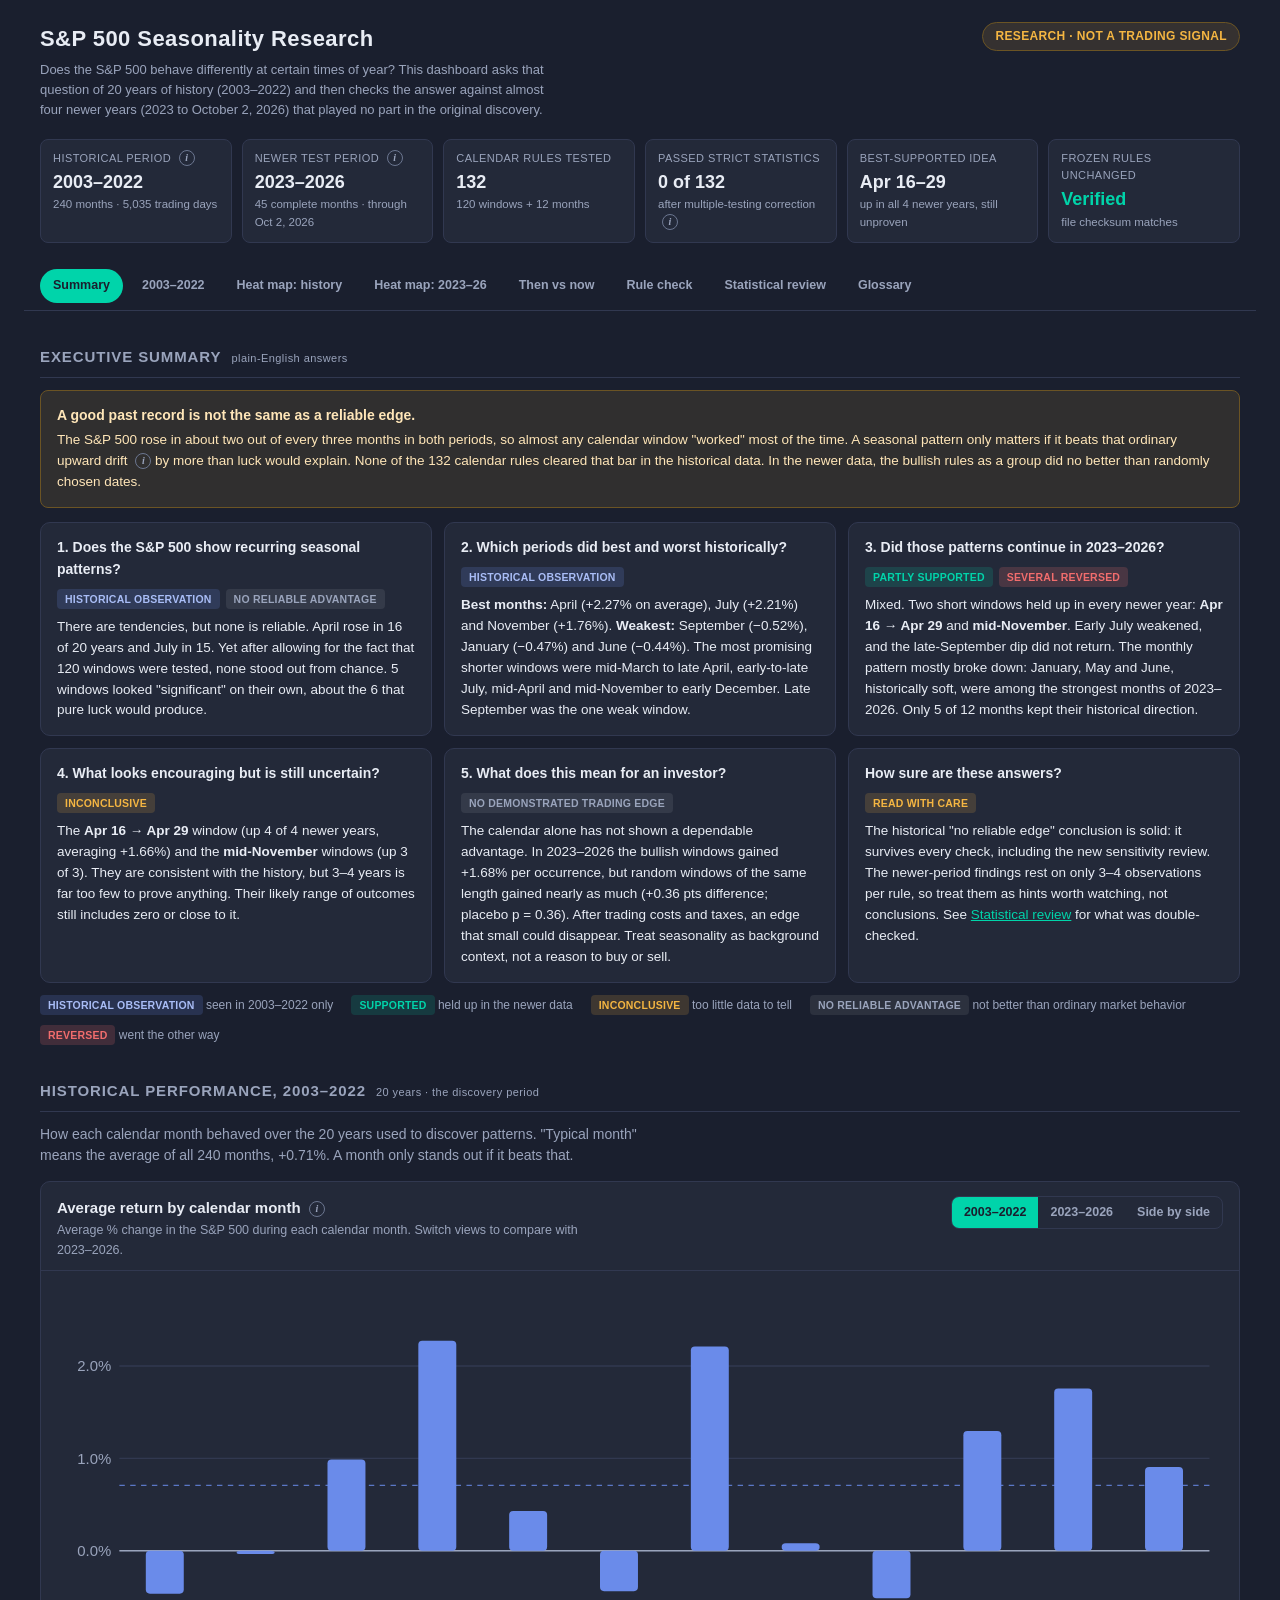
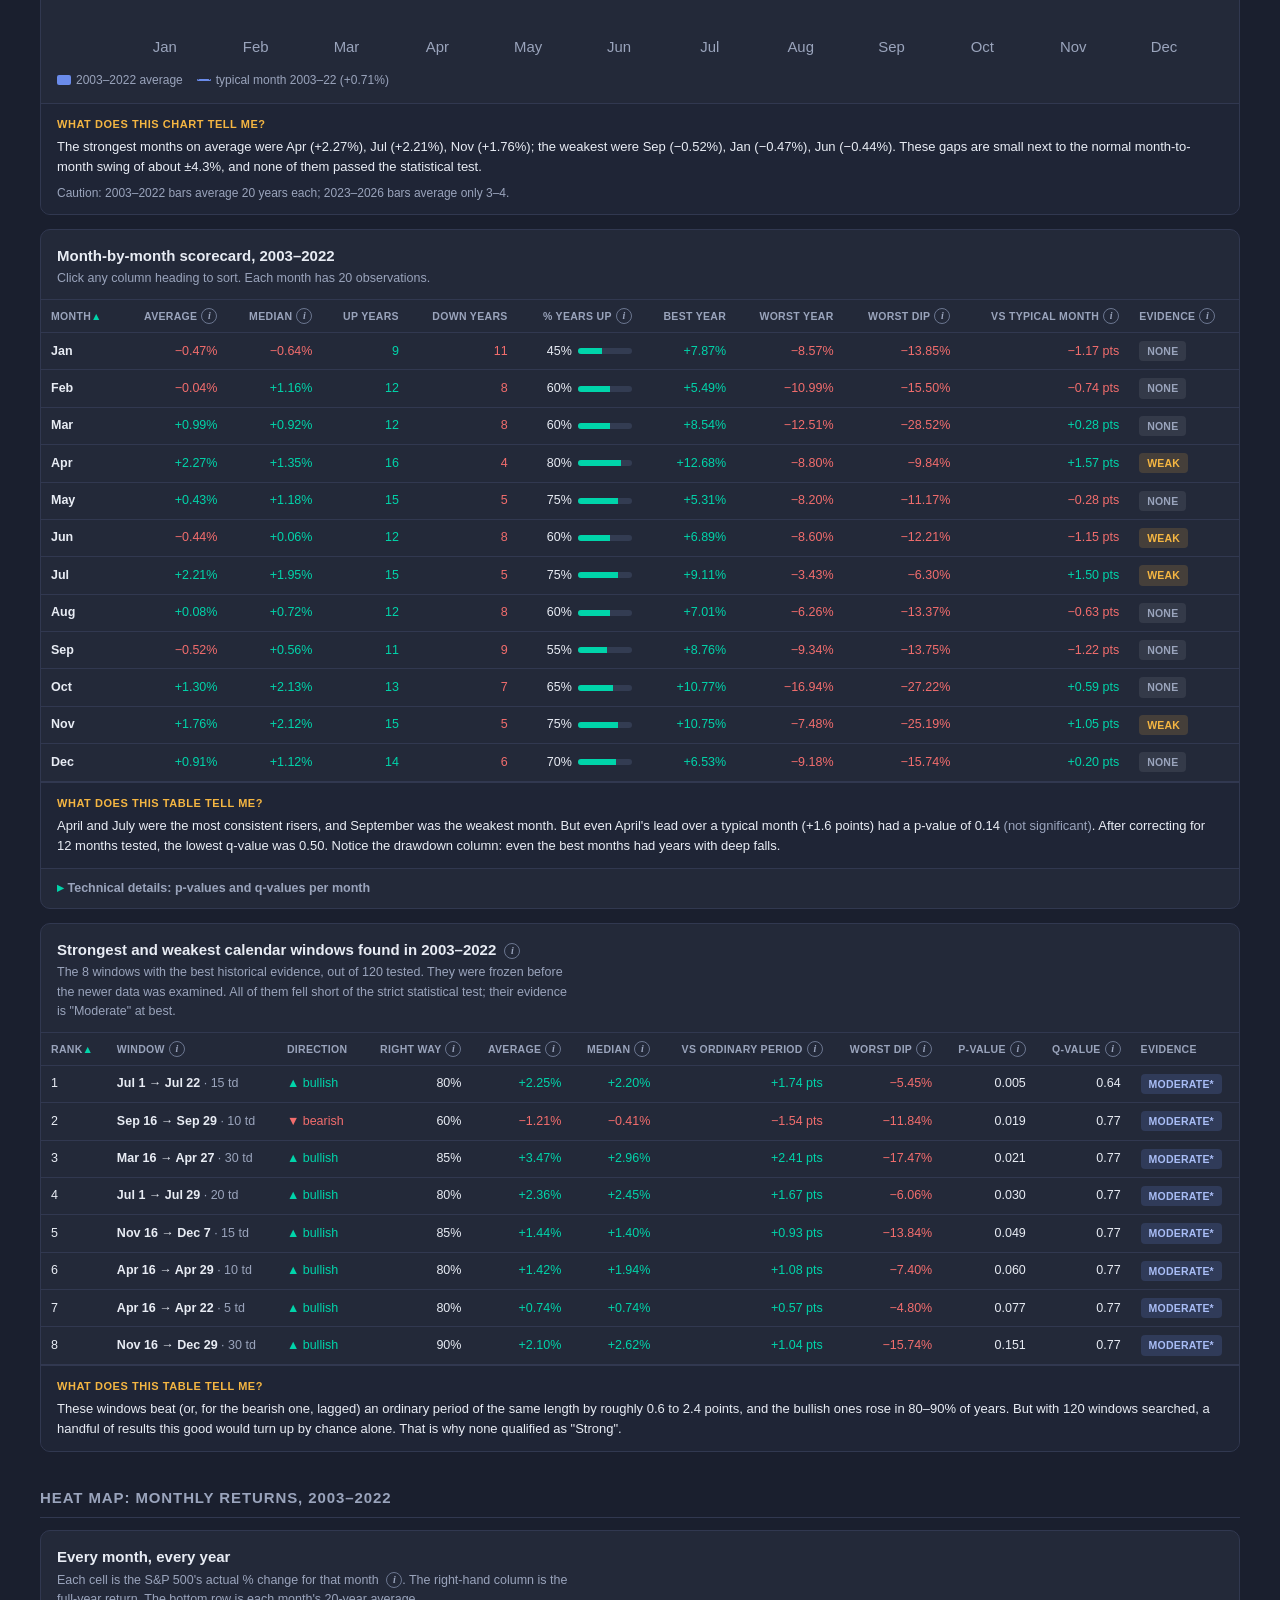
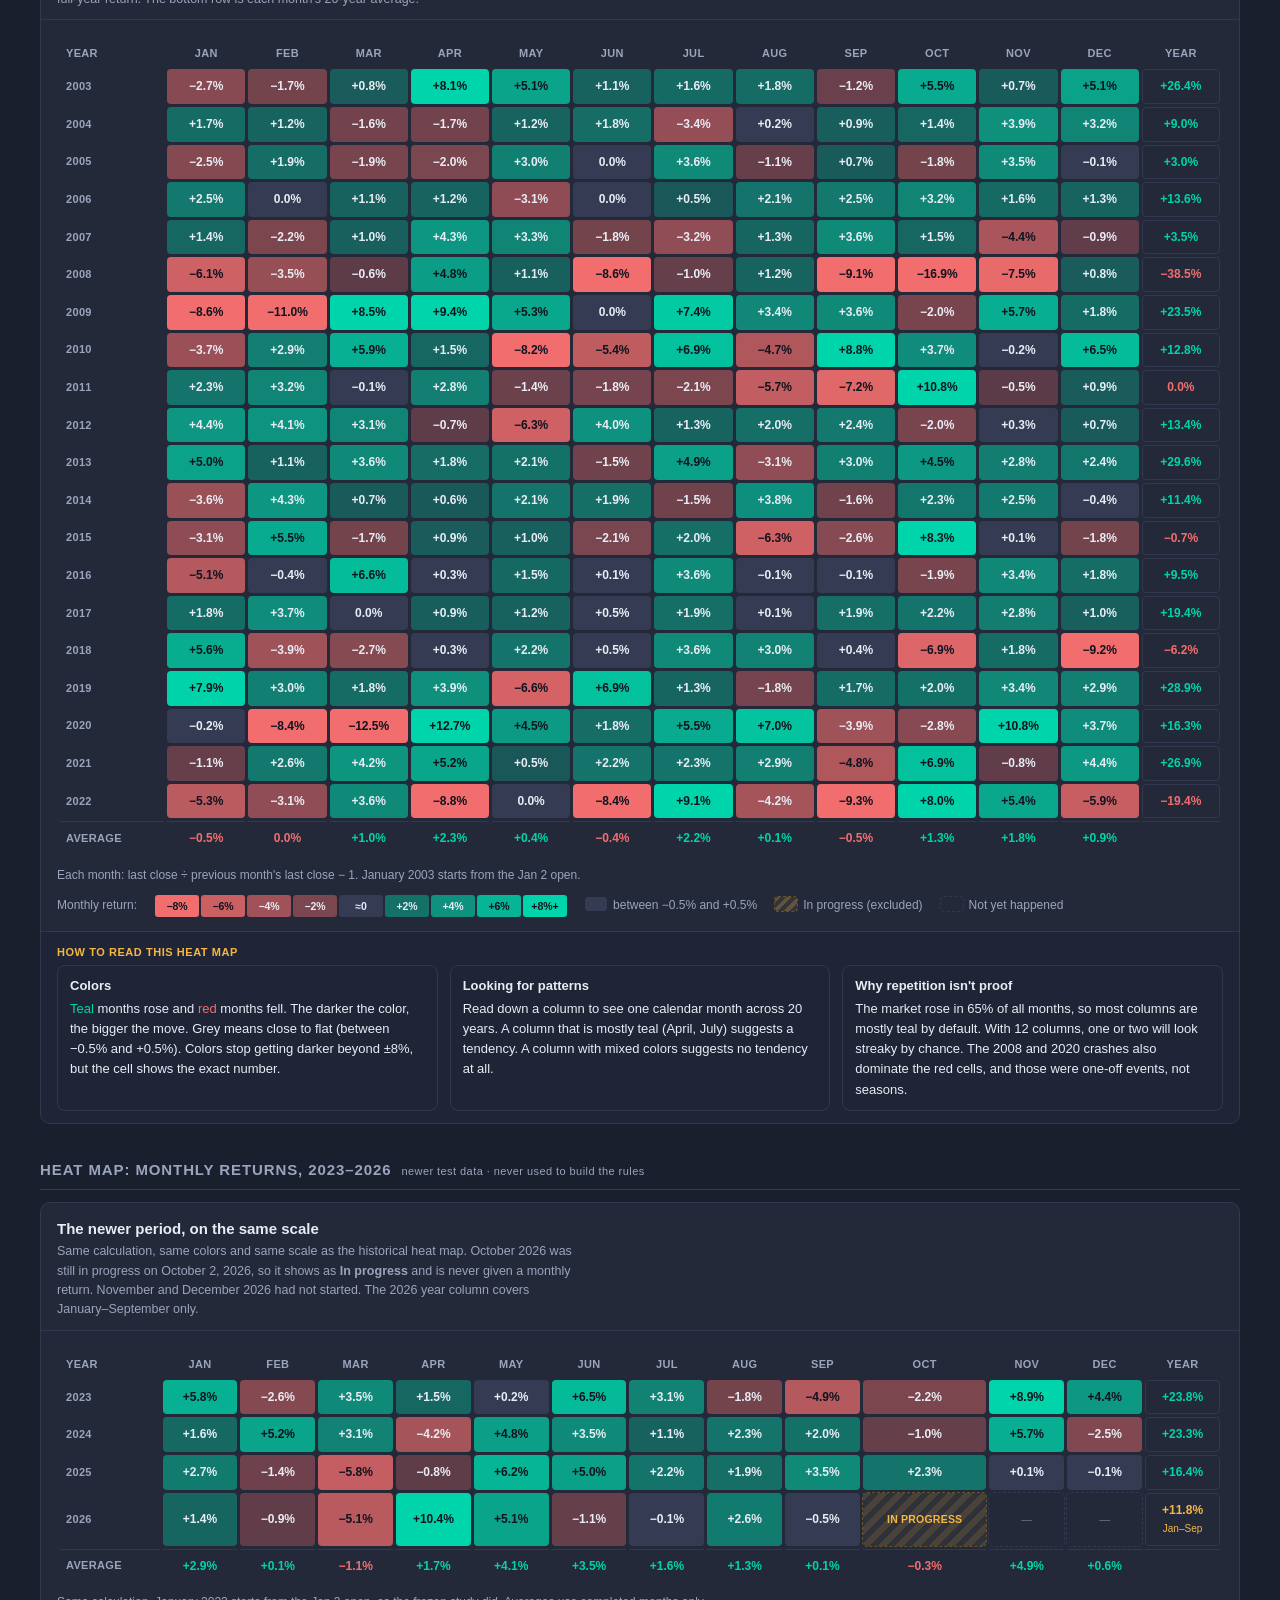
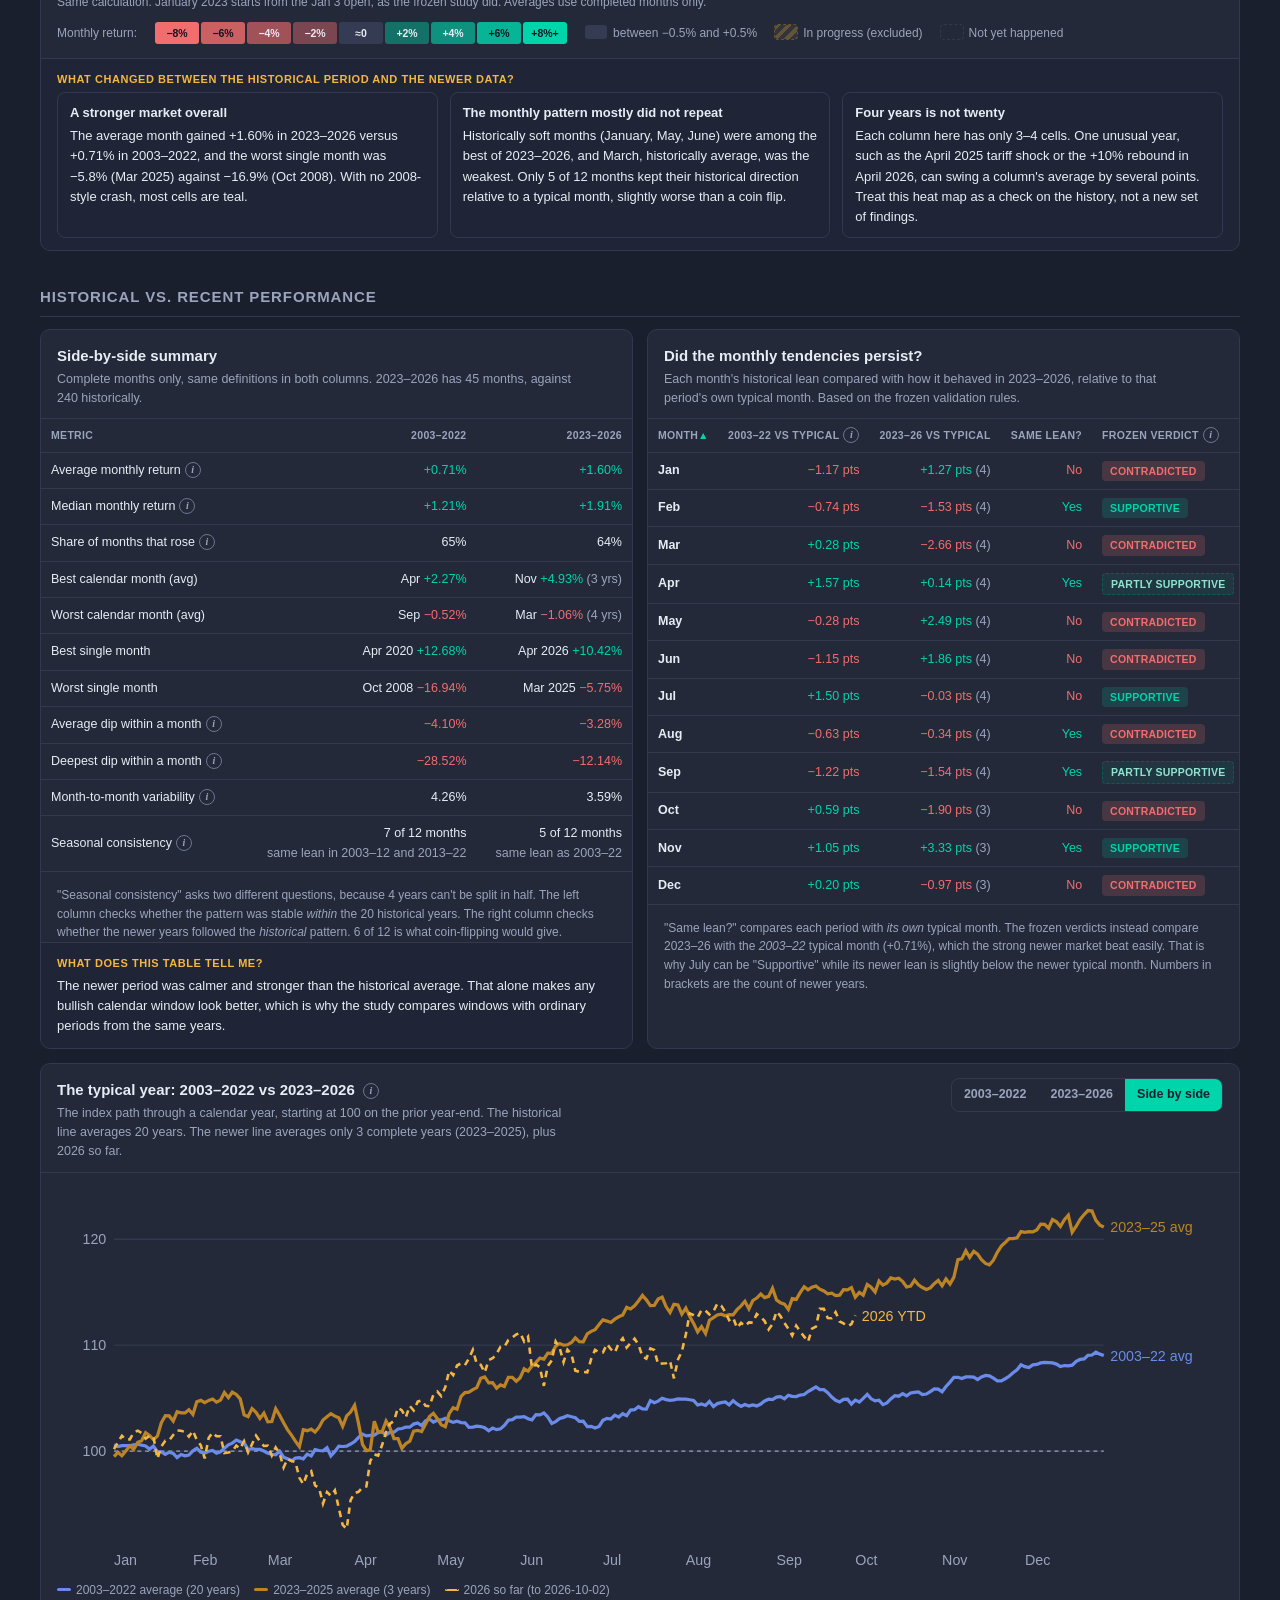
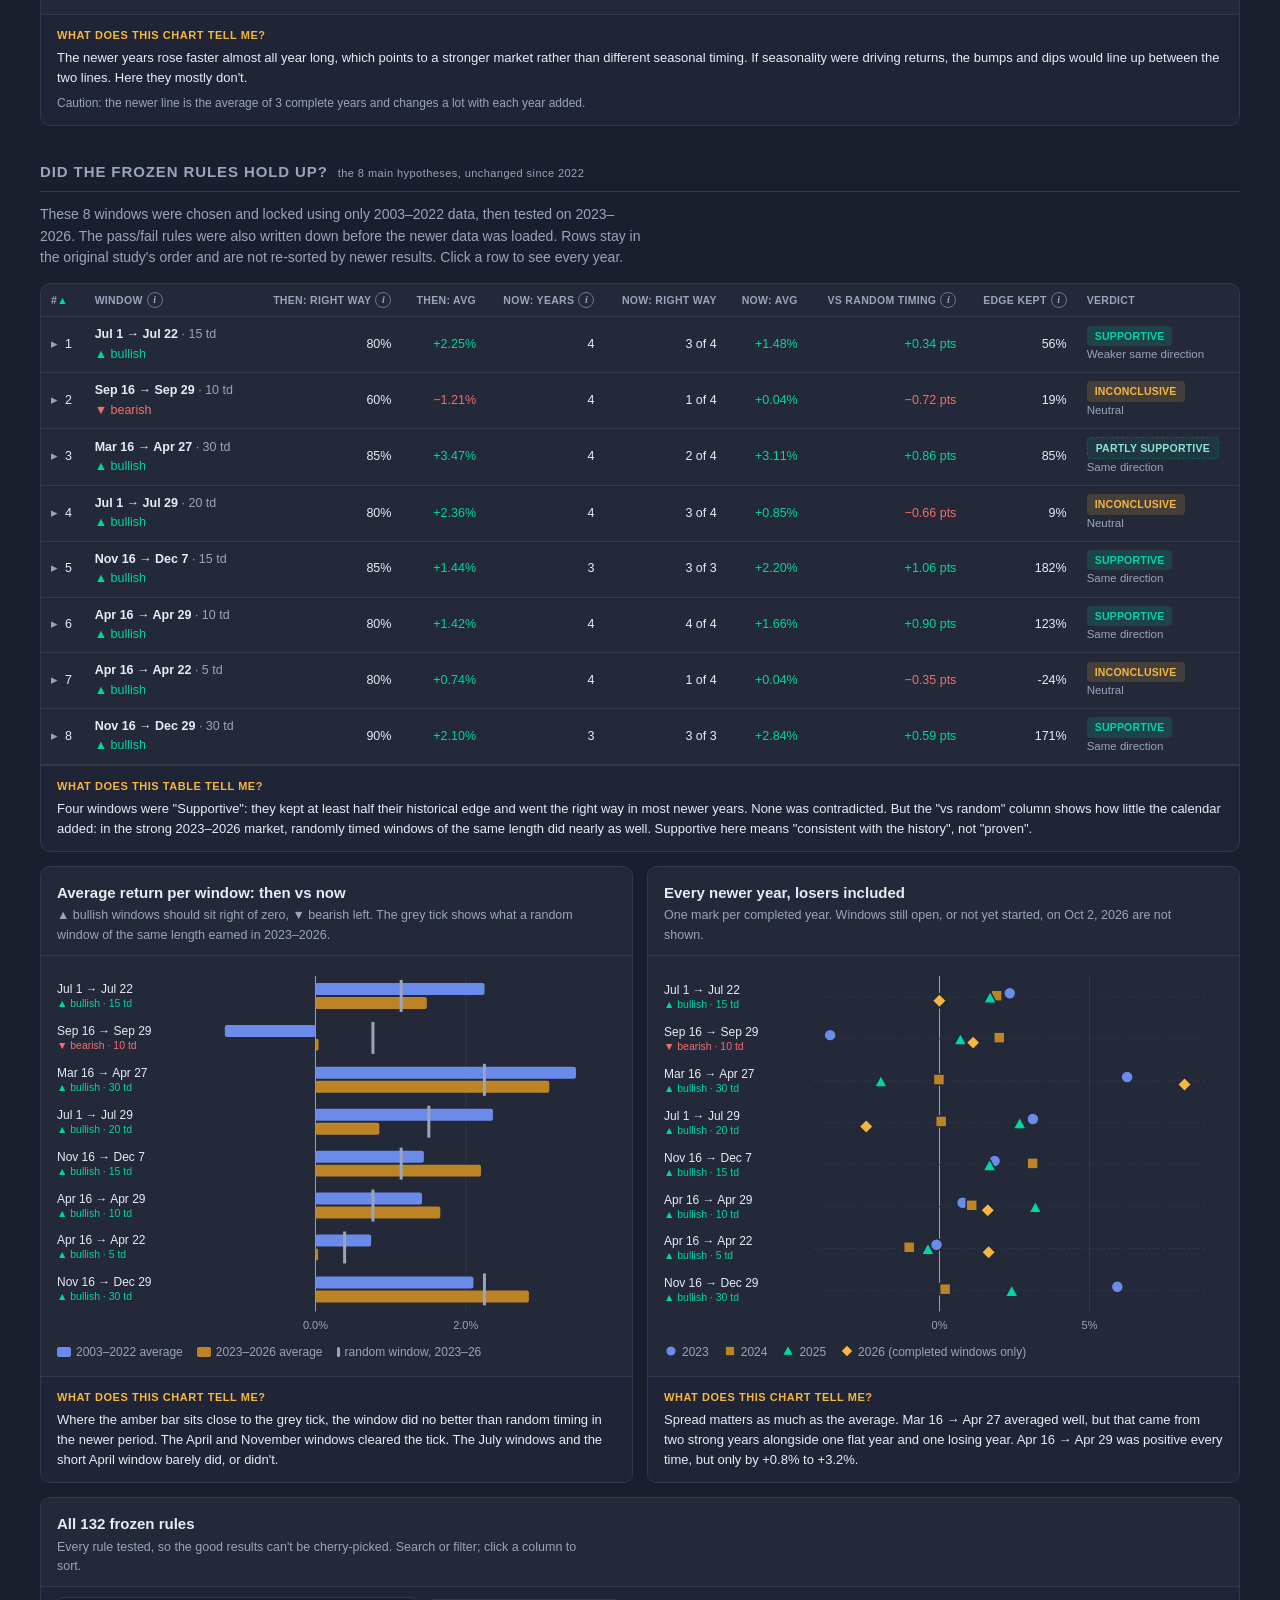
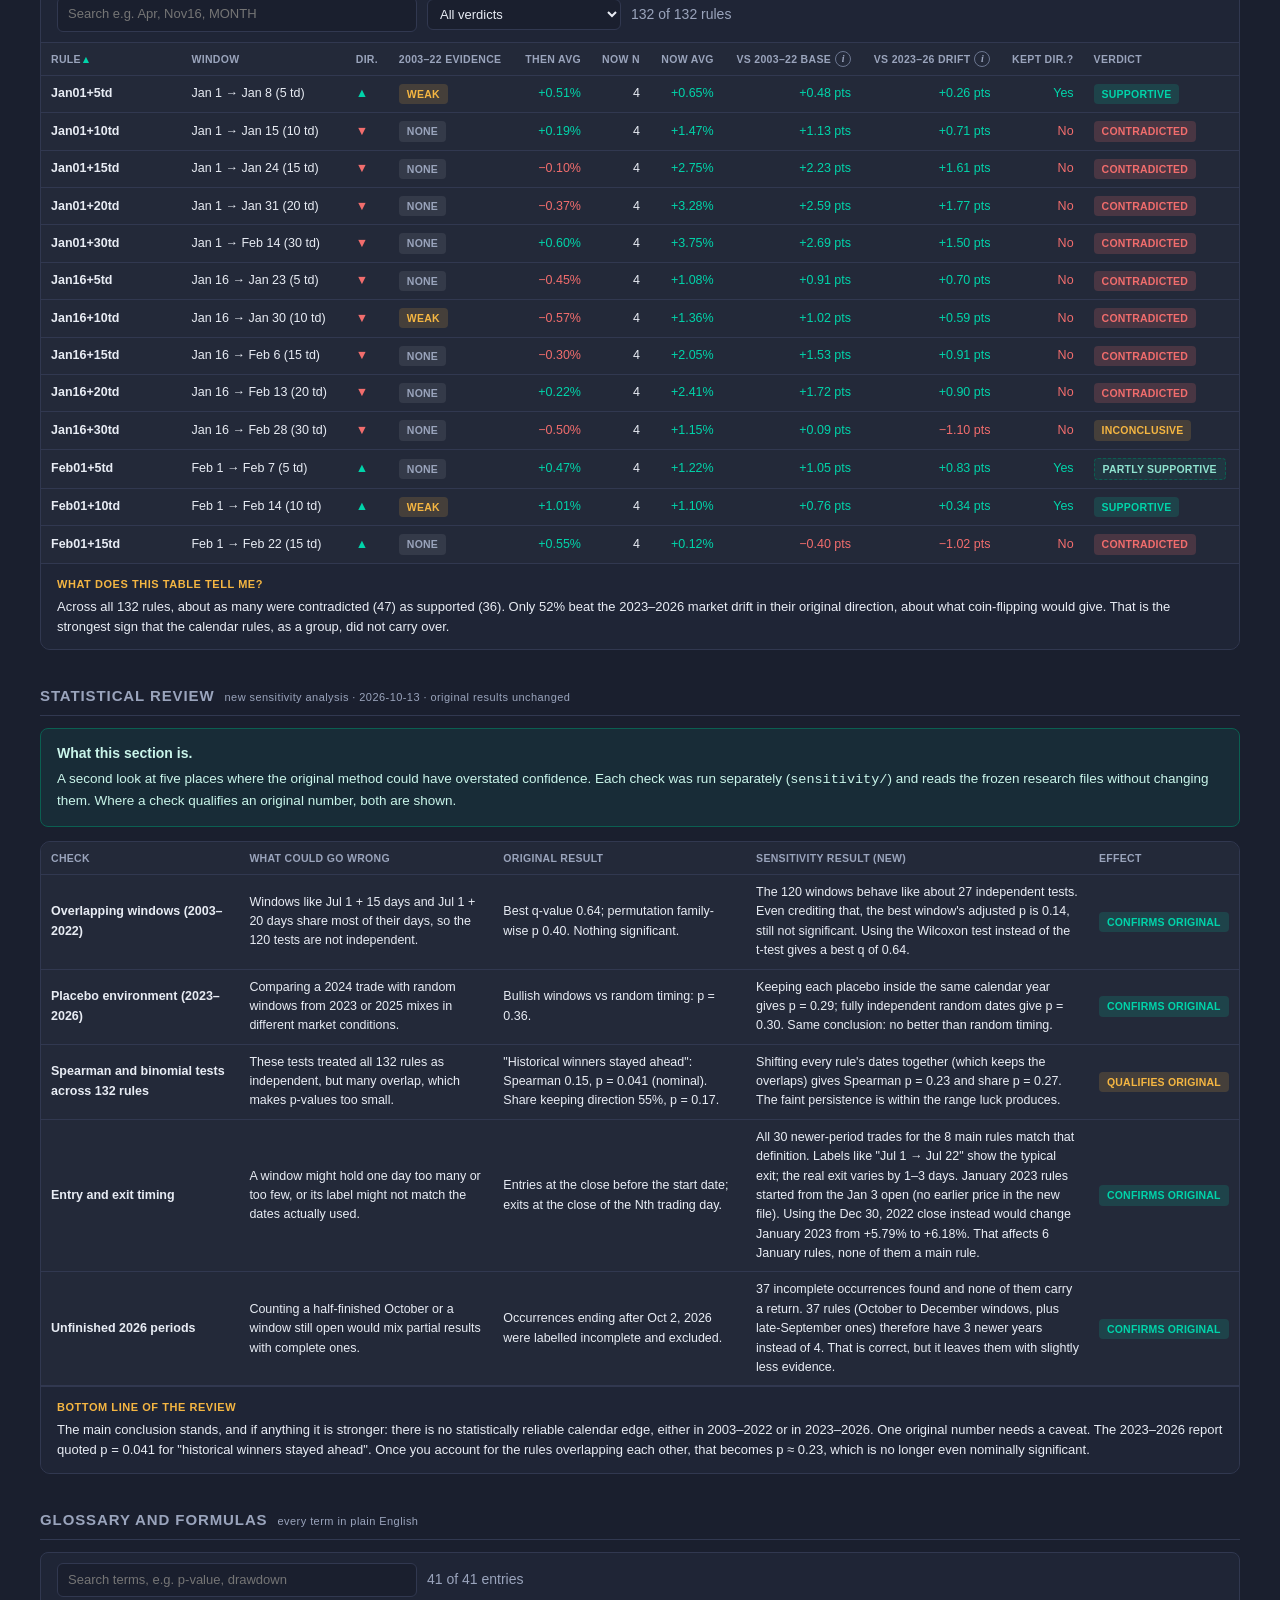
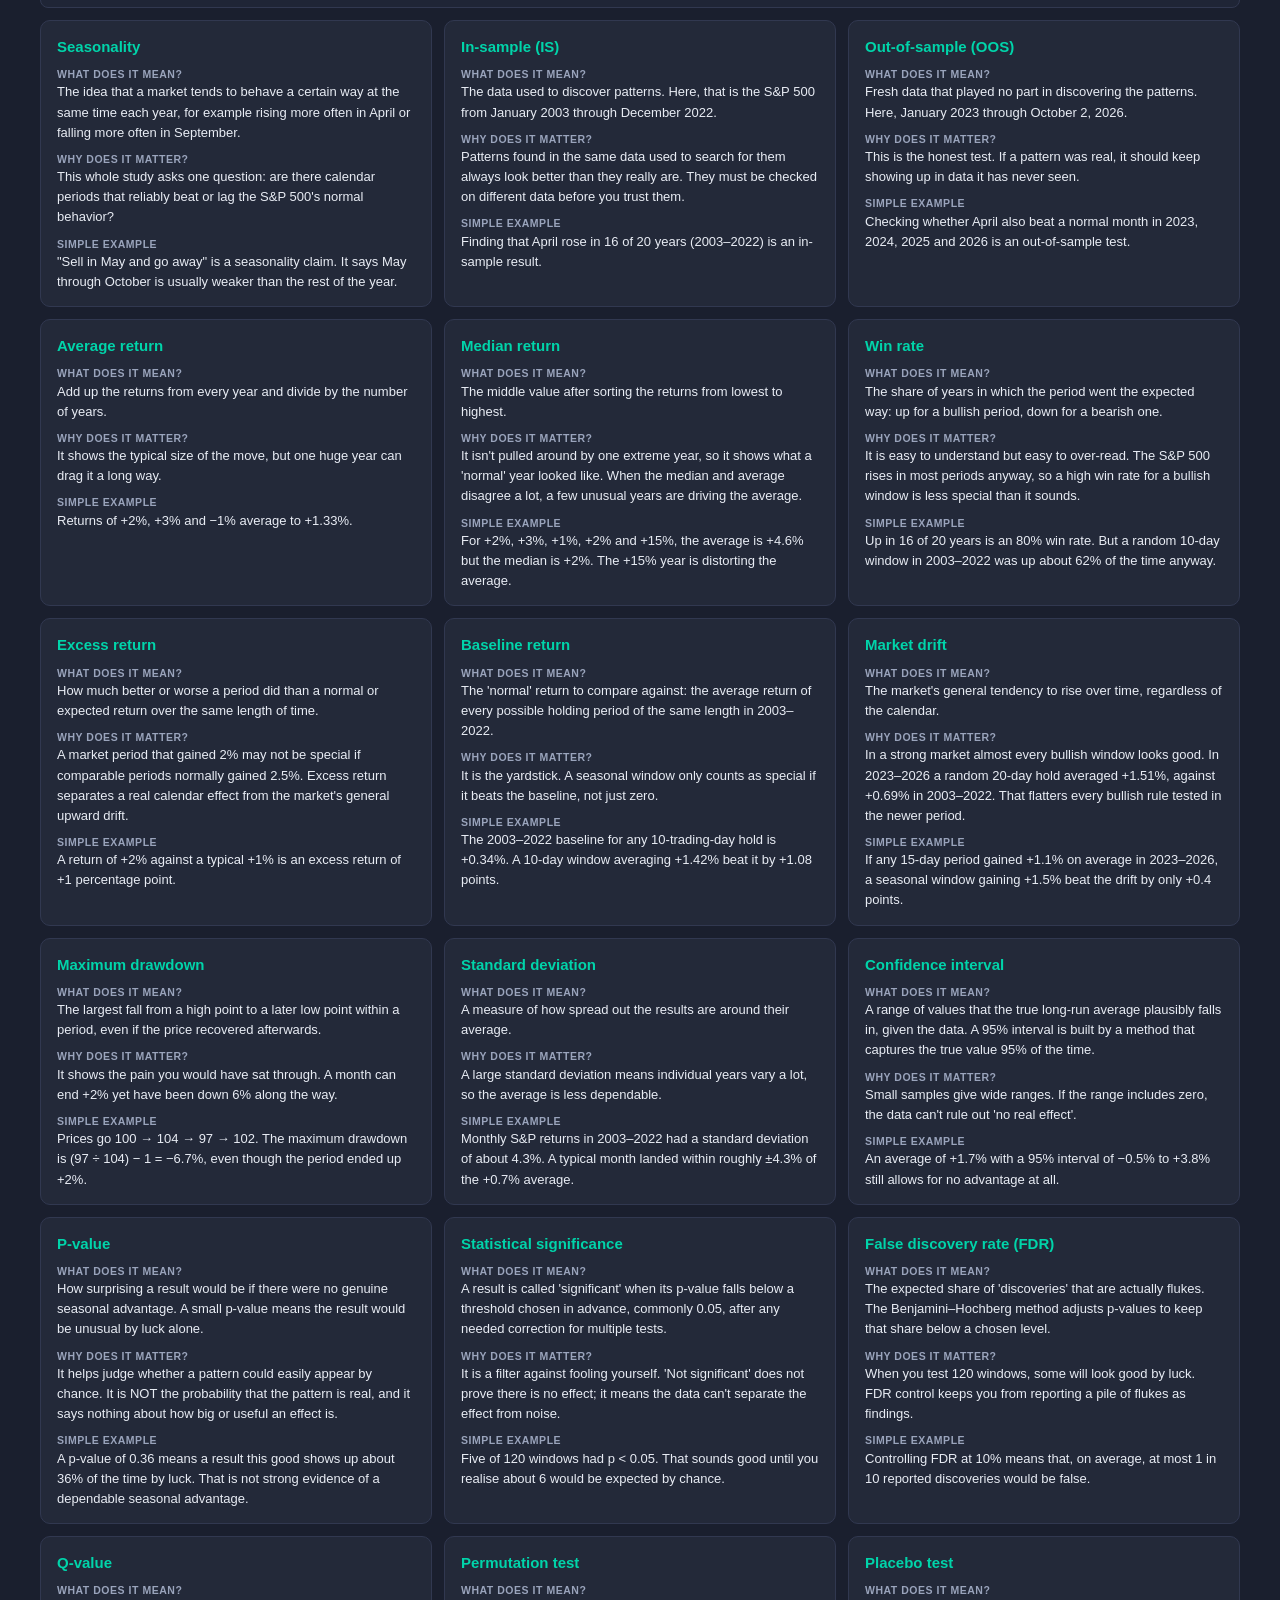
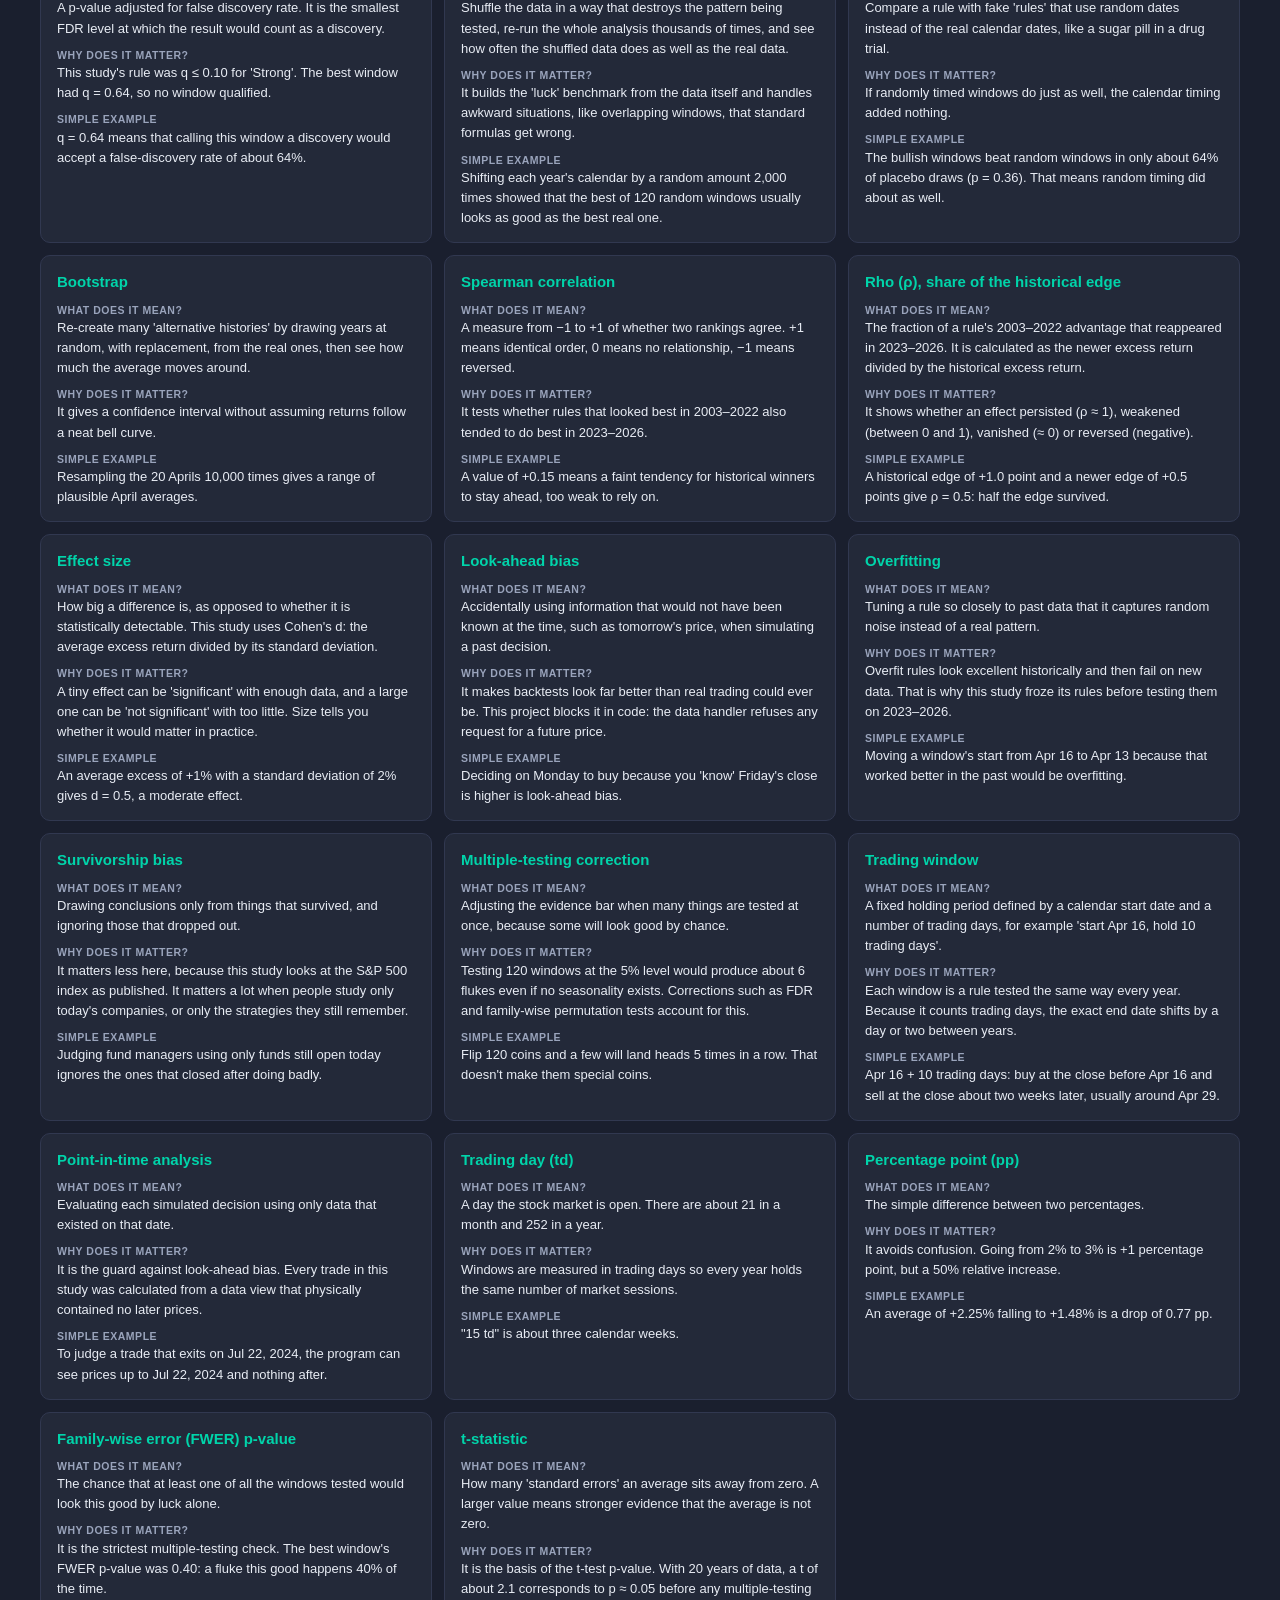
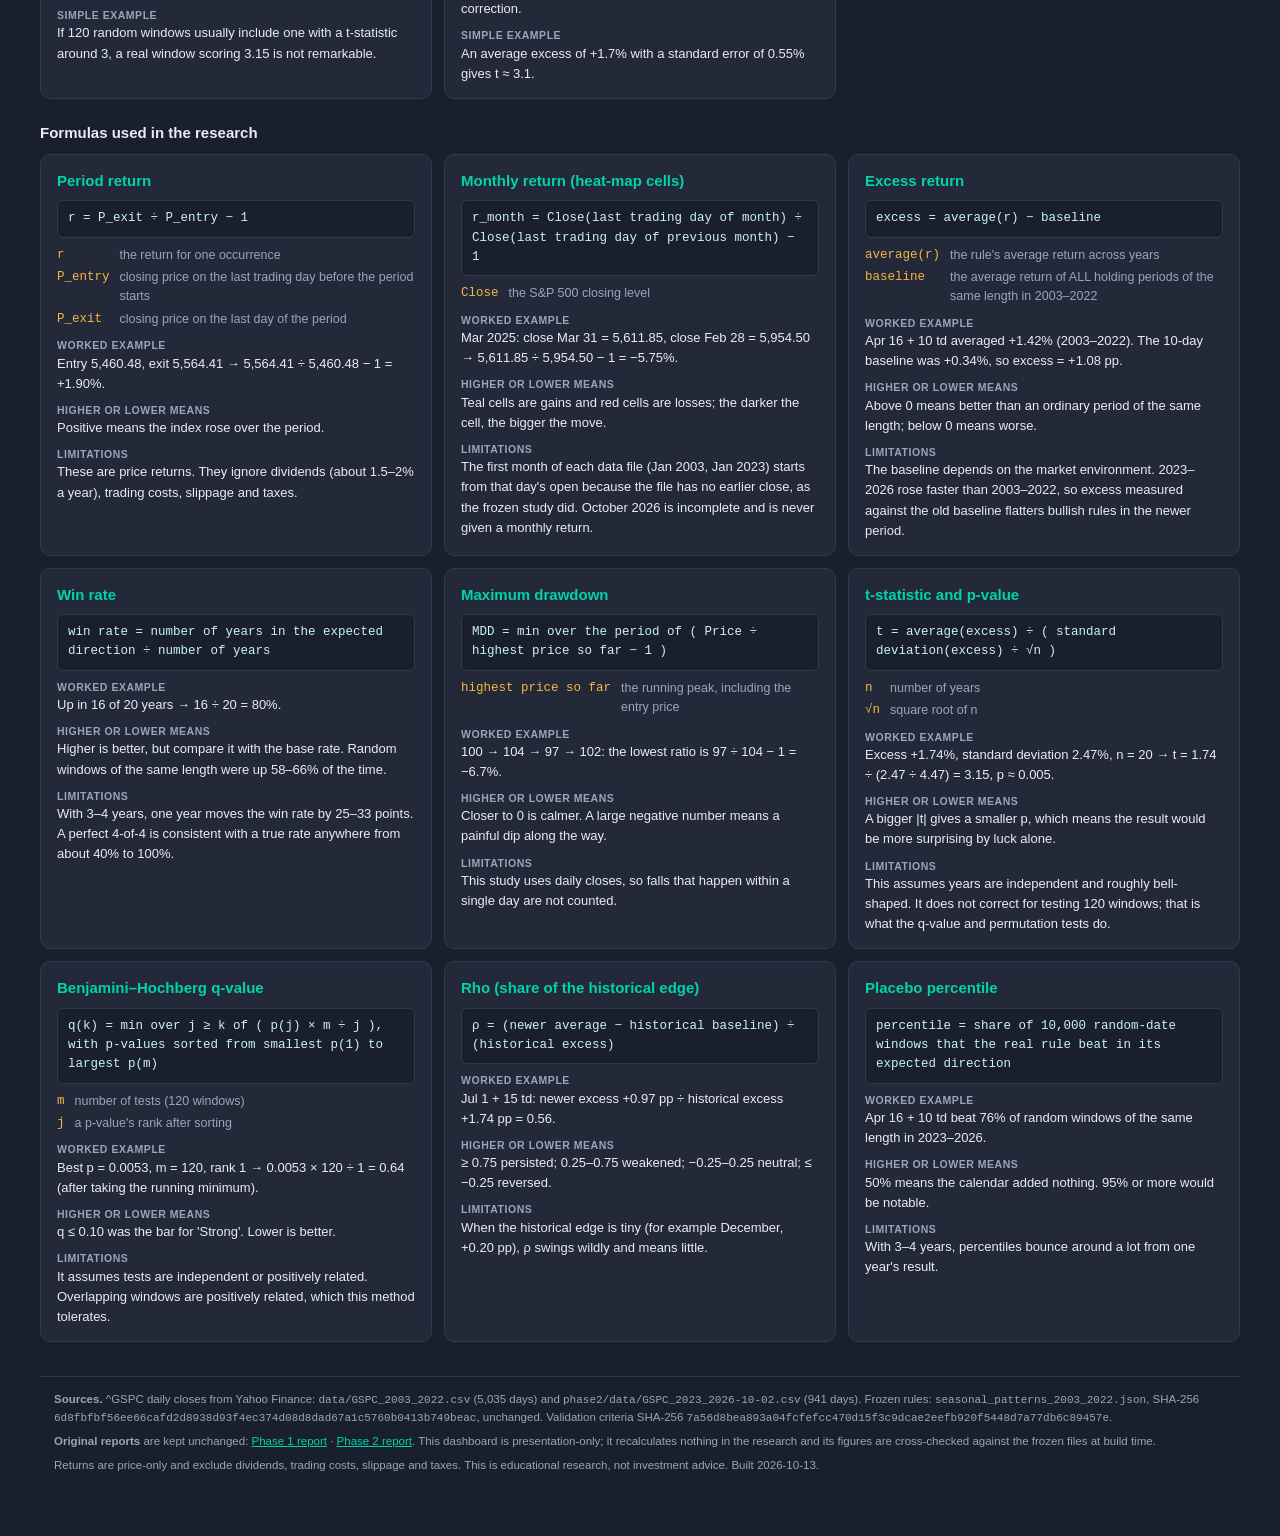
==== dashboard/index.html @ cc92a535 "Add plain-English seasonality dashboard and separate sensitivity review - dashboard/: self-contained" ====
<!doctype html>
<html lang="en">
<head>
<meta charset="utf-8">
<meta name="viewport" content="width=device-width, initial-scale=1, viewport-fit=cover">
<title>S&amp;P 500 Seasonality Dashboard</title>
<style>/* S&P 500 Seasonality dashboard — styled to match bpieratt/seasonal-screener.
   Base colours come from dashboard/config.yaml (injected at build time, like the
   screener's settings.yaml `dashboard.colors`); everything else derives from them. */
:root {
  --bg: #1A1F2E;
  --bg-panel: #232939;
  --bg-panel-alt: #1F2536;
  --border: #313850;
  --text: #E8ECF4;
  --text-dim: #9AA4BC;
  --accent: #00D4AA;
  --accent-dim: #0B5F51;
  --highlight: #F5B642;
  --fail: #F26D6D;
  --neutral: #6B7690;
  --series-hist: #6A8BEA;   /* validated vs panel: CVD dE 26.7, contrast >= 3:1 */
  --series-recent: #BC8424; /* darker step of the highlight amber for chart marks */
  --heat-zero: #343B52;
  color-scheme: dark;
}
* { box-sizing: border-box; }
html { scroll-behavior: smooth; scroll-padding-top: 64px; }
@media (prefers-reduced-motion: reduce) { html { scroll-behavior: auto; } * { transition: none !important; } }
body {
  margin: 0; background: var(--bg); color: var(--text);
  font-family: -apple-system, BlinkMacSystemFont, "Segoe UI", Roboto, Helvetica, Arial, sans-serif;
  font-size: 14px; line-height: 1.55; padding-inline: 16px; padding-block: 0 48px;
}
a { color: var(--accent); }
:focus-visible { outline: 2px solid var(--highlight); outline-offset: 2px; border-radius: 3px; }
.wrap { max-width: 1200px; margin: 0 auto; }
.num, td, .value { font-variant-numeric: tabular-nums; }
.pos { color: var(--accent); } .neg { color: var(--fail); } .dim { color: var(--text-dim); }

/* header (screener .header / .status-pill / .run-meta) */
.header { display: flex; flex-wrap: wrap; justify-content: space-between; align-items: flex-start; gap: 16px; padding-top: 22px; margin-bottom: 18px; }
.header h1 { margin: 0 0 4px 0; font-size: 22px; letter-spacing: 0.02em; text-wrap: balance; }
.header .subtitle { color: var(--text-dim); font-size: 13px; max-width: 70ch; }
.status-pill { display: inline-block; padding: 4px 12px; border-radius: 999px; font-weight: 600; font-size: 12px; letter-spacing: 0.03em; text-transform: uppercase; border: 1px solid; white-space: nowrap; }
.pill-research { background: rgba(245,182,66,0.12); color: var(--highlight); border-color: #6b5424; }
.run-meta { display: grid; grid-template-columns: repeat(auto-fit, minmax(150px, 1fr)); gap: 10px; margin-bottom: 18px; }
.meta-card { background: var(--bg-panel); border: 1px solid var(--border); border-radius: 8px; padding: 10px 12px; min-width: 0; }
.meta-card .label { color: var(--text-dim); font-size: 11px; text-transform: uppercase; letter-spacing: 0.04em; }
.meta-card .value { font-size: 18px; font-weight: 600; margin-top: 2px; }
.meta-card .sub { color: var(--text-dim); font-size: 11.5px; }

/* sticky section nav */
nav.tabs { position: sticky; top: env(safe-area-inset-top, 0px); z-index: 20; background: var(--bg); border-bottom: 1px solid var(--border); margin: 0 -16px 8px; padding: 8px 16px; display: flex; gap: 6px; overflow-x: auto; scrollbar-width: thin; }
nav.tabs a { flex: none; color: var(--text-dim); text-decoration: none; font-size: 12.5px; font-weight: 600; padding: 6px 12px; border-radius: 999px; border: 1px solid transparent; white-space: nowrap; }
nav.tabs a:hover { color: var(--text); border-color: var(--border); }
nav.tabs a.active { color: var(--bg); background: var(--accent); }

h2.section-title { font-size: 15px; text-transform: uppercase; letter-spacing: 0.06em; color: var(--text-dim); margin: 34px 0 12px 0; border-bottom: 1px solid var(--border); padding-bottom: 8px; display: flex; align-items: baseline; gap: 10px; flex-wrap: wrap; }
h2.section-title .tag { font-size: 11px; letter-spacing: 0.04em; color: var(--text-dim); font-weight: 400; text-transform: none; }
h3 { font-size: 15px; margin: 0; text-wrap: balance; }
p { margin: 0; }
.lead { color: var(--text-dim); max-width: 78ch; margin-bottom: 14px; }
.stack { display: flex; flex-direction: column; gap: 14px; }
.grid2 { display: grid; grid-template-columns: repeat(auto-fit, minmax(min(100%, 460px), 1fr)); gap: 14px; }
.grid3 { display: grid; grid-template-columns: repeat(auto-fit, minmax(min(100%, 300px), 1fr)); gap: 12px; }

/* banners (screener .banner) */
.banner { border-radius: 8px; padding: 14px 16px; border: 1px solid; font-size: 13.5px; }
.banner.warn { background: rgba(245,182,66,0.10); border-color: #6b5424; color: #ffe6b8; }
.banner.info { background: rgba(0,212,170,0.07); border-color: var(--accent-dim); color: #c9f5ea; }
.banner strong { display: block; margin-bottom: 4px; font-size: 14px; color: inherit; }

/* panels & cards */
.panel { background: var(--bg-panel); border: 1px solid var(--border); border-radius: 10px; overflow: hidden; min-width: 0; }
.panel-h { padding: 14px 16px 10px; border-bottom: 1px solid var(--border); display: flex; flex-wrap: wrap; justify-content: space-between; gap: 10px; align-items: flex-start; }
.panel-h .desc { color: var(--text-dim); font-size: 12.5px; margin-top: 2px; max-width: 75ch; }
.panel-b { padding: 14px 16px; position: relative; }
.qa-card { background: var(--bg-panel); border: 1px solid var(--border); border-radius: 10px; padding: 14px 16px; display: flex; flex-direction: column; gap: 8px; min-width: 0; }
.qa-card .q { font-weight: 700; font-size: 14px; }
.qa-card .a { color: var(--text); font-size: 13.5px; }
.qa-card .badges { display: flex; flex-wrap: wrap; gap: 6px; }
.tell { background: var(--bg-panel-alt); border-top: 1px solid var(--border); padding: 12px 16px; font-size: 13px; }
.tell .t { font-size: 11px; text-transform: uppercase; letter-spacing: 0.05em; color: var(--highlight); font-weight: 700; margin-bottom: 4px; }
.caution { color: var(--text-dim); font-size: 12px; margin-top: 6px; }

/* evidence badges (screener .badge) */
.badge { display: inline-block; padding: 2px 8px; border-radius: 4px; font-size: 10.5px; font-weight: 700; letter-spacing: 0.02em; white-space: nowrap; text-transform: uppercase; }
.ev-hist { background: rgba(106,139,234,0.18); color: #a9bdf6; }
.ev-supp { background: rgba(0,212,170,0.15); color: var(--accent); }
.ev-part { background: rgba(0,212,170,0.08); color: #8fe3cf; border: 1px dashed var(--accent-dim); }
.ev-inc  { background: rgba(245,182,66,0.16); color: var(--highlight); }
.ev-none { background: rgba(255,255,255,0.08); color: var(--text-dim); }
.ev-contra { background: rgba(242,109,109,0.18); color: var(--fail); }
.ev-new { background: rgba(245,182,66,0.16); color: var(--highlight); }

/* toggles */
.seg { display: inline-flex; border: 1px solid var(--border); border-radius: 8px; overflow: hidden; flex-wrap: wrap; }
.seg button { background: transparent; color: var(--text-dim); border: 0; padding: 6px 12px; font: inherit; font-size: 12.5px; font-weight: 600; cursor: pointer; }
.seg button[aria-pressed="true"] { background: var(--accent); color: var(--bg); }
.seg button:not([aria-pressed="true"]):hover { color: var(--text); background: rgba(255,255,255,0.04); }

/* tables (screener table.candidates) */
.tw { overflow-x: auto; }
table.data { width: 100%; border-collapse: collapse; font-size: 12.5px; }
table.data th, table.data td { padding: 8px 10px; text-align: right; white-space: nowrap; border-bottom: 1px solid var(--border); }
table.data th:first-child, table.data td:first-child, table.data .l { text-align: left; }
table.data thead th { color: var(--text-dim); font-weight: 600; text-transform: uppercase; font-size: 10.5px; letter-spacing: 0.03em; background: var(--bg-panel); position: sticky; top: 0; vertical-align: bottom; }
table.data thead th.sortable { cursor: pointer; user-select: none; }
table.data thead th.sortable:hover { color: var(--accent); }
table.data thead th .arrow { display: inline-block; width: 10px; color: var(--accent); }
table.data tbody tr:hover { background: rgba(255,255,255,0.03); }
table.data td.wrap { white-space: normal; min-width: 180px; }
#tbl-compare td { white-space: normal; }
#tbl-compare td:first-child { min-width: 150px; }
table.data tr.detail td { background: var(--bg-panel-alt); text-align: left; white-space: normal; }
tr.expandable { cursor: pointer; }
.disclosure { display: inline-block; width: 14px; color: var(--text-dim); }
.bar-track { display: inline-block; width: 54px; height: 6px; border-radius: 3px; background: #333c52; overflow: hidden; vertical-align: middle; margin-left: 6px; }
.bar-fill { display: block; height: 100%; background: var(--accent); }
.na { color: var(--neutral); font-style: italic; }
.toolbar { display: flex; flex-wrap: wrap; gap: 10px; padding: 10px 16px; background: var(--bg-panel-alt); border-bottom: 1px solid var(--border); align-items: center; }
.toolbar input[type=search] { background: var(--bg); border: 1px solid var(--border); color: var(--text); border-radius: 6px; padding: 6px 10px; font: inherit; font-size: 13px; min-width: 0; flex: 1 1 200px; max-width: 360px; }
.toolbar select { background: var(--bg); border: 1px solid var(--border); color: var(--text); border-radius: 6px; padding: 6px 8px; font: inherit; font-size: 13px; }

details.tech { border-top: 1px solid var(--border); }
details.tech > summary { cursor: pointer; padding: 10px 16px; color: var(--text-dim); font-size: 12.5px; font-weight: 600; list-style: none; }
details.tech > summary::before { content: "▸ "; color: var(--accent); }
details.tech[open] > summary::before { content: "▾ "; }
details.tech > .inner { padding: 0 16px 14px; }

/* heat maps */
.heat-wrap { overflow-x: auto; padding: 4px 0 2px; }
table.heat { border-collapse: separate; border-spacing: 3px; width: 100%; min-width: 760px; font-size: 12px; }
table.heat th { color: var(--text-dim); font-weight: 600; font-size: 11px; text-transform: uppercase; letter-spacing: 0.03em; padding: 4px 2px; text-align: center; }
table.heat th.rowh { text-align: left; padding-left: 6px; position: sticky; left: 0; background: var(--bg-panel); z-index: 1; }
table.heat td { text-align: center; padding: 7px 2px; border-radius: 4px; font-weight: 600; min-width: 48px; cursor: default; }
table.heat td.year { background: transparent; border: 1px solid var(--border); font-weight: 700; }
table.heat tr.avg td { background: transparent; border-top: 1px solid var(--border); font-weight: 700; border-radius: 0; }
table.heat tr.avg th { border-top: 1px solid var(--border); }
table.heat td.partial { background: repeating-linear-gradient(135deg, rgba(245,182,66,0.18) 0 6px, rgba(245,182,66,0.06) 6px 12px); color: var(--highlight); font-size: 10.5px; text-transform: uppercase; letter-spacing: 0.02em; outline: 1px dashed #6b5424; }
table.heat td.future { background: transparent; color: var(--neutral); font-weight: 400; font-size: 11px; outline: 1px dashed var(--border); }
.legend-row { display: flex; flex-wrap: wrap; gap: 10px 18px; align-items: center; font-size: 12px; color: var(--text-dim); margin-top: 10px; }
.legend-scale { display: inline-flex; flex-wrap: wrap; gap: 2px; align-items: center; }
.legend-scale span { display: inline-block; min-width: 44px; padding: 3px 4px; border-radius: 3px; text-align: center; font-size: 10.5px; font-weight: 700; }
.swatch { display: inline-block; width: 22px; height: 14px; border-radius: 3px; vertical-align: -2px; margin-right: 6px; }
.howto { display: grid; grid-template-columns: repeat(auto-fit, minmax(min(100%, 280px), 1fr)); gap: 12px; }
.howto div { background: var(--bg-panel-alt); border: 1px solid var(--border); border-radius: 8px; padding: 10px 12px; font-size: 13px; }
.howto b { display: block; margin-bottom: 3px; }

/* charts */
.chart { position: relative; }
.chart svg { display: block; width: 100%; height: auto; overflow: visible; }
.chart-legend { display: flex; flex-wrap: wrap; gap: 14px; font-size: 12px; color: var(--text-dim); margin-top: 6px; }
.chart-legend i { display: inline-block; width: 14px; height: 10px; border-radius: 2px; margin-right: 5px; vertical-align: -1px; }
.chart-legend i.line { height: 3px; vertical-align: 3px; }
.chart-legend i.dash { height: 0; border-top: 2px dashed; vertical-align: 3px; background: none !important; }
.tip { position: absolute; z-index: 30; pointer-events: none; background: #0f1320; color: var(--text); border: 1px solid var(--border); font-size: 12px; line-height: 1.45; padding: 7px 10px; border-radius: 6px; white-space: nowrap; box-shadow: 0 4px 16px rgba(0,0,0,.35); }

/* info tooltips */
button.info { display: inline-flex; align-items: center; justify-content: center; width: 16px; height: 16px; margin-left: 4px; border-radius: 50%; border: 1px solid var(--neutral); background: transparent; color: var(--text-dim); font: 700 10px/1 Georgia, serif; font-style: italic; cursor: help; padding: 0; vertical-align: 1px; flex: none; text-transform: none; letter-spacing: 0; }
button.info:hover, button.info[aria-expanded="true"] { border-color: var(--accent); color: var(--accent); }
.pop { position: absolute; z-index: 50; width: min(340px, calc(100vw - 32px)); background: #0f1320; border: 1px solid var(--accent-dim); border-radius: 8px; padding: 12px 14px; box-shadow: 0 8px 28px rgba(0,0,0,.45); font-size: 13px; color: var(--text); text-transform: none; letter-spacing: 0; font-weight: 400; text-align: left; white-space: normal; }
.pop .pt { font-weight: 700; margin-bottom: 4px; color: var(--accent); }
.pop .pw { color: var(--text-dim); margin-top: 6px; font-size: 12.5px; }
.pop a { display: inline-block; margin-top: 8px; font-size: 12px; }

/* glossary */
.gl-grid { display: grid; grid-template-columns: repeat(auto-fit, minmax(min(100%, 340px), 1fr)); gap: 12px; }
.gl { background: var(--bg-panel); border: 1px solid var(--border); border-radius: 10px; padding: 14px 16px; display: flex; flex-direction: column; gap: 8px; min-width: 0; scroll-margin-top: 70px; }
.gl:target { border-color: var(--accent); box-shadow: 0 0 0 1px var(--accent-dim); }
.gl h3 { color: var(--accent); }
.gl .k { font-size: 10.5px; text-transform: uppercase; letter-spacing: 0.05em; color: var(--text-dim); font-weight: 700; }
.gl p { font-size: 13px; }
.formula { font-family: ui-monospace, SFMono-Regular, Menlo, Consolas, monospace; background: var(--bg); border: 1px solid var(--border); border-radius: 6px; padding: 8px 10px; font-size: 12.5px; overflow-x: auto; white-space: pre-wrap; color: #c9f5ea; }
dl.syms { display: grid; grid-template-columns: max-content 1fr; gap: 3px 10px; margin: 0; font-size: 12.5px; }
dl.syms dt { font-family: ui-monospace, Menlo, Consolas, monospace; color: var(--highlight); }
dl.syms dd { margin: 0; color: var(--text-dim); }

footer.disclaimer { margin-top: 34px; padding: 14px; color: var(--text-dim); font-size: 11.5px; border-top: 1px solid var(--border); display: flex; flex-direction: column; gap: 6px; }
footer code { font-size: 11px; overflow-wrap: anywhere; }
.noscript-fallback { background: #fff; color: #111; padding: 16px; border-radius: 8px; margin: 16px 0; }

@media (max-width: 640px) {
  .header h1 { font-size: 19px; }
  table.data { font-size: 11.5px; }
  .meta-card .value { font-size: 16px; }
  .panel-b, .panel-h { padding-inline: 12px; }
}
@media print {
  body { background: #fff; color: #000; }
  nav.tabs, .seg, .toolbar, button.info { display: none; }
  .panel, .qa-card, .meta-card, .gl { background: #fff; border-color: #999; color: #000; }
}
</style>
</head>
<body>
<div class="wrap">

<header class="header">
  <div>
    <h1>S&amp;P 500 Seasonality Research</h1>
    <div class="subtitle">Does the S&amp;P 500 behave differently at certain times of year? This dashboard asks that question of 20 years of history (2003–2022) and then checks the answer against almost four newer years (2023 to October 2, 2026) that played no part in the original discovery.</div>
  </div>
  <span class="status-pill pill-research">Research · not a trading signal</span>
</header>

<div class="run-meta">
  <div class="meta-card"><div class="label">Historical period <button type="button" class="info" data-term="is" aria-label="Explain: In-sample (IS)" aria-expanded="false">i</button></div><div class="value">2003–2022</div><div class="sub">240 months · 5,035 trading days</div></div>
  <div class="meta-card"><div class="label">Newer test period <button type="button" class="info" data-term="oos" aria-label="Explain: Out-of-sample (OOS)" aria-expanded="false">i</button></div><div class="value">2023–2026</div><div class="sub">45 complete months · through Oct 2, 2026</div></div>
  <div class="meta-card"><div class="label">Calendar rules tested</div><div class="value">132</div><div class="sub">120 windows + 12 months</div></div>
  <div class="meta-card"><div class="label">Passed strict statistics</div><div class="value">0 of 132</div><div class="sub">after multiple-testing correction <button type="button" class="info" data-term="mtc" aria-label="Explain: Multiple-testing correction" aria-expanded="false">i</button></div></div>
  <div class="meta-card"><div class="label">Best-supported idea</div><div class="value">Apr 16–29</div><div class="sub">up in all 4 newer years, still unproven</div></div>
  <div class="meta-card"><div class="label">Frozen rules unchanged</div><div class="value pos">Verified</div><div class="sub">file checksum matches</div></div>
</div>

<nav class="tabs" aria-label="Sections">
  <a href="#summary">Summary</a><a href="#history">2003–2022</a><a href="#heat-hist">Heat map: history</a><a href="#heat-new">Heat map: 2023–26</a><a href="#compare">Then vs now</a><a href="#rules">Rule check</a><a href="#review">Statistical review</a><a href="#glossary">Glossary</a>
</nav>

<noscript><div class="noscript-fallback"><b>JavaScript is turned off.</b> The written summary below still reads correctly, but the heat maps, charts, sortable tables and term explanations need JavaScript. The original reports are in the <code>docs/</code> folder.</div></noscript>

<!-- ============================ A. EXECUTIVE SUMMARY ============================ -->
<section id="summary">
<h2 class="section-title">Executive summary <span class="tag">plain-English answers</span></h2>

<div class="banner warn" style="margin-bottom:14px">
  <strong>A good past record is not the same as a reliable edge.</strong>
  The S&amp;P 500 rose in about two out of every three months in both periods, so almost any calendar window "worked" most of the time. A seasonal pattern only matters if it beats that ordinary upward drift <button type="button" class="info" data-term="drift" aria-label="Explain: Market drift" aria-expanded="false">i</button> by more than luck would explain. None of the 132 calendar rules cleared that bar in the historical data. In the newer data, the bullish rules as a group did no better than randomly chosen dates.
</div>

<div class="grid3">
  <div class="qa-card">
    <div class="q">1. Does the S&amp;P 500 show recurring seasonal patterns?</div>
    <div class="badges"><span class="badge ev-hist">Historical observation</span><span class="badge ev-none">No reliable advantage</span></div>
    <div class="a">There are tendencies, but none is reliable. April rose in 16 of 20 years and July in 15. Yet after allowing for the fact that 120 windows were tested, none stood out from chance. 5 windows looked "significant" on their own, about the 6 that pure luck would produce.</div>
  </div>
  <div class="qa-card">
    <div class="q">2. Which periods did best and worst historically?</div>
    <div class="badges"><span class="badge ev-hist">Historical observation</span></div>
    <div class="a"><b>Best months:</b> April (+2.27% on average), July (+2.21%) and November (+1.76%). <b>Weakest:</b> September (−0.52%), January (−0.47%) and June (−0.44%). The most promising shorter windows were mid-March to late April, early-to-late July, mid-April and mid-November to early December. Late September was the one weak window.</div>
  </div>
  <div class="qa-card">
    <div class="q">3. Did those patterns continue in 2023–2026?</div>
    <div class="badges"><span class="badge ev-supp">Partly supported</span><span class="badge ev-contra">Several reversed</span></div>
    <div class="a">Mixed. Two short windows held up in every newer year: <b>Apr 16 → Apr 29</b> and <b>mid-November</b>. Early July weakened, and the late-September dip did not return. The monthly pattern mostly broke down: January, May and June, historically soft, were among the strongest months of 2023–2026. Only 5 of 12 months kept their historical direction.</div>
  </div>
  <div class="qa-card">
    <div class="q">4. What looks encouraging but is still uncertain?</div>
    <div class="badges"><span class="badge ev-inc">Inconclusive</span></div>
    <div class="a">The <b>Apr 16 → Apr 29</b> window (up 4 of 4 newer years, averaging +1.66%) and the <b>mid-November</b> windows (up 3 of 3). They are consistent with the history, but 3–4 years is far too few to prove anything. Their likely range of outcomes still includes zero or close to it.</div>
  </div>
  <div class="qa-card">
    <div class="q">5. What does this mean for an investor?</div>
    <div class="badges"><span class="badge ev-none">No demonstrated trading edge</span></div>
    <div class="a">The calendar alone has not shown a dependable advantage. In 2023–2026 the bullish windows gained +1.68% per occurrence, but random windows of the same length gained nearly as much (+0.36 pts difference; placebo p = 0.36). After trading costs and taxes, an edge that small could disappear. Treat seasonality as background context, not a reason to buy or sell.</div>
  </div>
  <div class="qa-card">
    <div class="q">How sure are these answers?</div>
    <div class="badges"><span class="badge ev-new">Read with care</span></div>
    <div class="a">The historical "no reliable edge" conclusion is solid: it survives every check, including the new sensitivity review. The newer-period findings rest on only 3–4 observations per rule, so treat them as hints worth watching, not conclusions. See <a href="#review">Statistical review</a> for what was double-checked.</div>
  </div>
</div>

<div class="legend-row" style="margin-top:12px">
  <span><span class="badge ev-hist">Historical observation</span> seen in 2003–2022 only</span>
  <span><span class="badge ev-supp">Supported</span> held up in the newer data</span>
  <span><span class="badge ev-inc">Inconclusive</span> too little data to tell</span>
  <span><span class="badge ev-none">No reliable advantage</span> not better than ordinary market behavior</span>
  <span><span class="badge ev-contra">Reversed</span> went the other way</span>
</div>
</section>

<!-- ============================ B. HISTORICAL DASHBOARD ============================ -->
<section id="history">
<h2 class="section-title">Historical performance, 2003–2022 <span class="tag">20 years · the discovery period</span></h2>
<p class="lead">How each calendar month behaved over the 20 years used to discover patterns. "Typical month" means the average of all 240 months, +0.71%. A month only stands out if it beats that.</p>

<div class="panel">
  <div class="panel-h">
    <div><h3>Average return by calendar month <button type="button" class="info" data-term="avg" aria-label="Explain: Average return" aria-expanded="false">i</button></h3><div class="desc">Average % change in the S&amp;P 500 during each calendar month. Switch views to compare with 2023–2026.</div></div>
    <div class="seg" role="group" aria-label="Monthly chart view" data-chart="months">
      <button type="button" aria-pressed="true" data-v="hist">2003–2022</button><button type="button" aria-pressed="false" data-v="recent">2023–2026</button><button type="button" aria-pressed="false" data-v="both">Side by side</button>
    </div>
  </div>
  <div class="panel-b"><div class="chart" id="ch-months"></div><div class="chart-legend" id="lg-months"></div></div>
  <div class="tell" id="tell-months"></div>
</div>

<div class="panel" style="margin-top:14px">
  <div class="panel-h"><div><h3>Month-by-month scorecard, 2003–2022</h3><div class="desc">Click any column heading to sort. Each month has 20 observations.</div></div></div>
  <div class="tw"><table class="data sortable" id="tbl-months"></table></div>
  <div class="tell"><div class="t">What does this table tell me?</div>April and July were the most consistent risers, and September was the weakest month. But even April's lead over a typical month (+1.6 points) had a p-value of 0.14 <span class="dim">(not significant)</span>. After correcting for 12 months tested, the lowest q-value was 0.50. Notice the drawdown column: even the best months had years with deep falls.</div>
  <details class="tech"><summary>Technical details: p-values and q-values per month</summary><div class="inner"><div class="tw"><table class="data" id="tbl-months-tech"></table></div></div></details>
</div>

<div class="panel" style="margin-top:14px">
  <div class="panel-h"><div><h3>Strongest and weakest calendar windows found in 2003–2022 <button type="button" class="info" data-term="window" aria-label="Explain: Trading window" aria-expanded="false">i</button></h3><div class="desc">The 8 windows with the best historical evidence, out of 120 tested. They were frozen before the newer data was examined. All of them fell short of the strict statistical test; their evidence is "Moderate" at best.</div></div></div>
  <div class="tw"><table class="data" id="tbl-windows-hist"></table></div>
  <div class="tell"><div class="t">What does this table tell me?</div>These windows beat (or, for the bearish one, lagged) an ordinary period of the same length by roughly 0.6 to 2.4 points, and the bullish ones rose in 80–90% of years. But with 120 windows searched, a handful of results this good would turn up by chance alone. That is why none qualified as "Strong".</div>
</div>
</section>

<!-- ============================ C. HISTORICAL HEAT MAP ============================ -->
<section id="heat-hist">
<h2 class="section-title">Heat map: monthly returns, 2003–2022</h2>
<div class="panel">
  <div class="panel-h"><div><h3>Every month, every year</h3><div class="desc">Each cell is the S&amp;P 500's actual % change for that month <button type="button" class="info" data-term="f_month" aria-label="Explain: Monthly return (heat-map cells)" aria-expanded="false">i</button>. The right-hand column is the full-year return. The bottom row is each month's 20-year average.</div></div></div>
  <div class="panel-b"><div class="heat-wrap" id="heat-hist-tbl"></div><div class="legend-row" id="heat-legend-1"></div></div>
  <div class="tell">
    <div class="t">How to read this heat map</div>
    <div class="howto">
      <div><b>Colors</b><span class="pos">Teal</span> months rose and <span class="neg">red</span> months fell. The darker the color, the bigger the move. Grey means close to flat (between −0.5% and +0.5%). Colors stop getting darker beyond ±8%, but the cell shows the exact number.</div>
      <div><b>Looking for patterns</b>Read down a column to see one calendar month across 20 years. A column that is mostly teal (April, July) suggests a tendency. A column with mixed colors suggests no tendency at all.</div>
      <div><b>Why repetition isn't proof</b>The market rose in 65% of all months, so most columns are mostly teal by default. With 12 columns, one or two will look streaky by chance. The 2008 and 2020 crashes also dominate the red cells, and those were one-off events, not seasons.</div>
    </div>
  </div>
</div>
</section>

<!-- ============================ D. NEW VALIDATION HEAT MAP ============================ -->
<section id="heat-new">
<h2 class="section-title">Heat map: monthly returns, 2023–2026 <span class="tag">newer test data · never used to build the rules</span></h2>
<div class="panel">
  <div class="panel-h"><div><h3>The newer period, on the same scale</h3><div class="desc">Same calculation, same colors and same scale as the historical heat map. October 2026 was still in progress on October 2, 2026, so it shows as <b>In progress</b> and is never given a monthly return. November and December 2026 had not started. The 2026 year column covers January–September only.</div></div></div>
  <div class="panel-b"><div class="heat-wrap" id="heat-new-tbl"></div><div class="legend-row" id="heat-legend-2"></div></div>
  <div class="tell">
    <div class="t">What changed between the historical period and the newer data?</div>
    <div class="howto">
      <div><b>A stronger market overall</b>The average month gained +1.60% in 2023–2026 versus +0.71% in 2003–2022, and the worst single month was −5.8% (Mar 2025) against −16.9% (Oct 2008). With no 2008-style crash, most cells are teal.</div>
      <div><b>The monthly pattern mostly did not repeat</b>Historically soft months (January, May, June) were among the best of 2023–2026, and March, historically average, was the weakest. Only 5 of 12 months kept their historical direction relative to a typical month, slightly worse than a coin flip.</div>
      <div><b>Four years is not twenty</b>Each column here has only 3–4 cells. One unusual year, such as the April 2025 tariff shock or the +10% rebound in April 2026, can swing a column's average by several points. Treat this heat map as a check on the history, not a new set of findings.</div>
    </div>
  </div>
</div>
</section>

<!-- ============================ E. COMPARISON ============================ -->
<section id="compare">
<h2 class="section-title">Historical vs. recent performance</h2>
<div class="grid2">
  <div class="panel">
    <div class="panel-h"><div><h3>Side-by-side summary</h3><div class="desc">Complete months only, same definitions in both columns. 2023–2026 has 45 months, against 240 historically.</div></div></div>
    <div class="tw"><table class="data" id="tbl-compare"></table></div>
    <div class="tell"><div class="t">What does this table tell me?</div>The newer period was calmer and stronger than the historical average. That alone makes any bullish calendar window look better, which is why the study compares windows with ordinary periods from the same years.</div>
  </div>
  <div class="panel">
    <div class="panel-h"><div><h3>Did the monthly tendencies persist?</h3><div class="desc">Each month's historical lean compared with how it behaved in 2023–2026, relative to that period's own typical month. Based on the frozen validation rules.</div></div></div>
    <div class="tw"><table class="data" id="tbl-persist"></table></div>
  </div>
</div>

<div class="panel" style="margin-top:14px">
  <div class="panel-h">
    <div><h3>The typical year: 2003–2022 vs 2023–2026 <button type="button" class="info" data-term="seasonality" aria-label="Explain: Seasonality" aria-expanded="false">i</button></h3><div class="desc">The index path through a calendar year, starting at 100 on the prior year-end. The historical line averages 20 years. The newer line averages only 3 complete years (2023–2025), plus 2026 so far.</div></div>
    <div class="seg" role="group" aria-label="Seasonal path view" data-chart="path">
      <button type="button" aria-pressed="false" data-v="hist">2003–2022</button><button type="button" aria-pressed="false" data-v="recent">2023–2026</button><button type="button" aria-pressed="true" data-v="both">Side by side</button>
    </div>
  </div>
  <div class="panel-b"><div class="chart" id="ch-path"></div><div class="chart-legend" id="lg-path"></div></div>
  <div class="tell" id="tell-path"></div>
</div>
</section>

<!-- ============================ RULE CHECK ============================ -->
<section id="rules">
<h2 class="section-title">Did the frozen rules hold up? <span class="tag">the 8 main hypotheses, unchanged since 2022</span></h2>
<p class="lead">These 8 windows were chosen and locked using only 2003–2022 data, then tested on 2023–2026. The pass/fail rules were also written down before the newer data was loaded. Rows stay in the original study's order and are not re-sorted by newer results. Click a row to see every year.</p>
<div class="panel">
  <div class="tw"><table class="data" id="tbl-primaries"></table></div>
  <div class="tell"><div class="t">What does this table tell me?</div>Four windows were "Supportive": they kept at least half their historical edge and went the right way in most newer years. None was contradicted. But the "vs random" column shows how little the calendar added: in the strong 2023–2026 market, randomly timed windows of the same length did nearly as well. Supportive here means "consistent with the history", not "proven".</div>
</div>

<div class="grid2" style="margin-top:14px">
  <div class="panel">
    <div class="panel-h"><div><h3>Average return per window: then vs now</h3><div class="desc">▲ bullish windows should sit right of zero, ▼ bearish left. The grey tick shows what a random window of the same length earned in 2023–2026.</div></div></div>
    <div class="panel-b"><div class="chart" id="ch-isoos"></div><div class="chart-legend" id="lg-isoos"></div></div>
    <div class="tell"><div class="t">What does this chart tell me?</div>Where the amber bar sits close to the grey tick, the window did no better than random timing in the newer period. The April and November windows cleared the tick. The July windows and the short April window barely did, or didn't.</div>
  </div>
  <div class="panel">
    <div class="panel-h"><div><h3>Every newer year, losers included</h3><div class="desc">One mark per completed year. Windows still open, or not yet started, on Oct 2, 2026 are not shown.</div></div></div>
    <div class="panel-b"><div class="chart" id="ch-years"></div><div class="chart-legend" id="lg-years"></div></div>
    <div class="tell"><div class="t">What does this chart tell me?</div>Spread matters as much as the average. Mar 16 → Apr 27 averaged well, but that came from two strong years alongside one flat year and one losing year. Apr 16 → Apr 29 was positive every time, but only by +0.8% to +3.2%.</div>
  </div>
</div>

<div class="panel" style="margin-top:14px">
  <div class="panel-h"><div><h3>All 132 frozen rules</h3><div class="desc">Every rule tested, so the good results can't be cherry-picked. Search or filter; click a column to sort.</div></div></div>
  <div class="toolbar"><input type="search" id="rule-search" placeholder="Search e.g. Apr, Nov16, MONTH" aria-label="Search rules"><select id="rule-filter" aria-label="Filter by verdict"><option value="">All verdicts</option><option>SUPPORTIVE</option><option>PARTIALLY SUPPORTIVE</option><option>INCONCLUSIVE</option><option>CONTRADICTED</option></select><span class="dim" id="rule-count"></span></div>
  <div class="tw" style="max-height:520px;overflow:auto"><table class="data sortable" id="tbl-rules"></table></div>
  <div class="tell"><div class="t">What does this table tell me?</div>Across all 132 rules, about as many were contradicted (47) as supported (36). Only 52% beat the 2023–2026 market drift in their original direction, about what coin-flipping would give. That is the strongest sign that the calendar rules, as a group, did not carry over.</div>
</div>
</section>

<!-- ============================ STATISTICAL REVIEW ============================ -->
<section id="review">
<h2 class="section-title">Statistical review <span class="tag">new sensitivity analysis · 2026-10-13 · original results unchanged</span></h2>
<div class="banner info" style="margin-bottom:14px"><strong>What this section is.</strong>A second look at five places where the original method could have overstated confidence. Each check was run separately (<code>sensitivity/</code>) and reads the frozen research files without changing them. Where a check qualifies an original number, both are shown.</div>
<div class="panel"><div class="tw"><table class="data" id="tbl-review"></table></div>
<div class="tell"><div class="t">Bottom line of the review</div>The main conclusion stands, and if anything it is stronger: there is no statistically reliable calendar edge, either in 2003–2022 or in 2023–2026. One original number needs a caveat. The 2023–2026 report quoted p = 0.041 for "historical winners stayed ahead". Once you account for the rules overlapping each other, that becomes p ≈ 0.23, which is no longer even nominally significant.</div></div>
</section>

<!-- ============================ GLOSSARY ============================ -->
<section id="glossary">
<h2 class="section-title">Glossary and formulas <span class="tag">every term in plain English</span></h2>
<div class="toolbar" style="border:1px solid var(--border);border-radius:8px;margin-bottom:12px"><input type="search" id="gl-search" placeholder="Search terms, e.g. p-value, drawdown" aria-label="Search glossary"><span class="dim" id="gl-count"></span></div>
<div class="gl-grid" id="gl-terms"></div>
<h3 style="margin:22px 0 10px">Formulas used in the research</h3>
<div class="gl-grid" id="gl-formulas"></div>
</section>

<footer class="disclaimer">
  <div><b>Sources.</b> ^GSPC daily closes from Yahoo Finance: <code>data/GSPC_2003_2022.csv</code> (5,035 days) and <code>phase2/data/GSPC_2023_2026-10-02.csv</code> (941 days). Frozen rules: <code>seasonal_patterns_2003_2022.json</code>, SHA-256 <code>6d8fbfbf56ee66cafd2d8938d93f4ec374d08d8dad67a1c5760b0413b749beac</code>, unchanged. Validation criteria SHA-256 <code>7a56d8bea893a04fcfefcc470d15f3c9dcae2eefb920f5448d7a77db6c89457e</code>.</div>
  <div><b>Original reports</b> are kept unchanged: <a href="../docs/phase1_report.html">Phase 1 report</a> · <a href="../docs/phase2_oos_report.html">Phase 2 report</a>. This dashboard is presentation-only; it recalculates nothing in the research and its figures are cross-checked against the frozen files at build time.</div>
  <div>Returns are price-only and exclude dividends, trading costs, slippage and taxes. This is educational research, not investment advice. Built 2026-10-13.</div>
</footer>
</div>

<script>
const DATA = {"meta":{"is_first":"2003-01-02","is_last":"2022-12-30","is_days":5035,"oos_first":"2023-01-03","oos_last":"2026-10-02","oos_days":941,"frozen_sha":"6d8fbfbf56ee66cafd2d8938d93f4ec374d08d8dad67a1c5760b0413b749beac","criteria_sha":"7a56d8bea893a04fcfefcc470d15f3c9dcae2eefb920f5448d7a77db6c89457e","oos_months_complete":45,"oos_months_partial":1},"heat":{"is_":[{"year":2003,"cells":[{"state":"complete","ret":-0.027415,"mdd":-0.093435},{"state":"complete","ret":-0.017004,"mdd":-0.049923},{"state":"complete","ret":0.008358,"mdd":-0.053149},{"state":"complete","ret":0.081044,"mdd":-0.021991},{"state":"complete","ret":0.050899,"mdd":-0.028458},{"state":"complete","ret":0.011322,"mdd":-0.036732},{"state":"complete","ret":0.016224,"mdd":-0.028814},{"state":"complete","ret":0.017873,"mdd":-0.025093},{"state":"complete","ret":-0.011944,"mdd":-0.04195},{"state":"complete","ret":0.054961,"mdd":-0.020151},{"state":"complete","ret":0.007129,"mdd":-0.023956},{"state":"complete","ret":0.050766,"mdd":-0.010345}],"year_ret":0.26380399932819865,"months_in_year":12,"full_year":true},{"year":2004,"cells":[{"state":"complete","ret":0.017276,"mdd":-0.023274},{"state":"complete","ret":0.012209,"mdd":-0.016126},{"state":"complete","ret":-0.016359,"mdd":-0.056645},{"state":"complete","ret":-0.016791,"mdd":-0.037607},{"state":"complete","ret":0.012083,"mdd":-0.033374},{"state":"complete","ret":0.017989,"mdd":-0.014788},{"state":"complete","ret":-0.034291,"mdd":-0.049762},{"state":"complete","ret":0.002287,"mdd":-0.039209},{"state":"complete","ret":0.009364,"mdd":-0.022828},{"state":"complete","ret":0.014014,"mdd":-0.041373},{"state":"complete","ret":0.038595,"mdd":-0.011679},{"state":"complete","ret":0.032458,"mdd":-0.012003}],"year_ret":0.08993452410946734,"months_in_year":12,"full_year":true},{"year":2005,"cells":[{"state":"complete","ret":-0.02529,"mdd":-0.039747},{"state":"complete","ret":0.018903,"mdd":-0.02163},{"state":"complete","ret":-0.019118,"mdd":-0.048926},{"state":"complete","ret":-0.020109,"mdd":-0.045033},{"state":"complete","ret":0.029952,"mdd":-0.021029},{"state":"complete","ret":-0.000143,"mdd":-0.021587},{"state":"complete","ret":0.035968,"mdd":-0.00834},{"state":"complete","ret":-0.011222,"mdd":-0.032079},{"state":"complete","ret":0.006949,"mdd":-0.025196},{"state":"complete","ret":-0.017741,"mdd":-0.042293},{"state":"complete","ret":0.035186,"mdd":-0.0148},{"state":"complete","ret":-0.000952,"mdd":-0.01921}],"year_ret":0.030010226581275168,"months_in_year":12,"full_year":true},{"year":2006,"cells":[{"state":"complete","ret":0.025467,"mdd":-0.025259},{"state":"complete","ret":0.000453,"mdd":-0.021583},{"state":"complete","ret":0.011096,"mdd":-0.014722},{"state":"complete","ret":0.012156,"mdd":-0.019999},{"state":"complete","ret":-0.030917,"mdd":-0.052181},{"state":"complete","ret":8.7e-05,"mdd":-0.050092},{"state":"complete","ret":0.005086,"mdd":-0.035698},{"state":"complete","ret":0.021274,"mdd":-0.011185},{"state":"complete","ret":0.024566,"mdd":-0.014643},{"state":"complete","ret":0.031508,"mdd":-0.008452},{"state":"complete","ret":0.016467,"mdd":-0.017161},{"state":"complete","ret":0.012616,"mdd":-0.011443}],"year_ret":0.136194317382607,"months_in_year":12,"full_year":true},{"year":2007,"cells":[{"state":"complete","ret":0.014059,"mdd":-0.013547},{"state":"complete","ret":-0.021846,"mdd":-0.041543},{"state":"complete","ret":0.00998,"mdd":-0.023244},{"state":"complete","ret":0.043291,"mdd":-0.008727},{"state":"complete","ret":0.032549,"mdd":-0.013956},{"state":"complete","ret":-0.017816,"mdd":-0.031484},{"state":"complete","ret":-0.031982,"mdd":-0.062978},{"state":"complete","ret":0.012864,"mdd":-0.060628},{"state":"complete","ret":0.035794,"mdd":-0.025325},{"state":"complete","ret":0.014822,"mdd":-0.041223},{"state":"complete","ret":-0.044043,"mdd":-0.091753},{"state":"complete","ret":-0.008629,"mdd":-0.046215}],"year_ret":0.03529573066347935,"months_in_year":12,"full_year":true},{"year":2008,"cells":[{"state":"complete","ret":-0.061163,"mdd":-0.107508},{"state":"complete","ret":-0.034761,"mdd":-0.049426},{"state":"complete","ret":-0.00596,"mdd":-0.045235},{"state":"complete","ret":0.047547,"mdd":-0.032218},{"state":"complete","ret":0.010674,"mdd":-0.035538},{"state":"complete","ret":-0.085962,"mdd":-0.089505},{"state":"complete","ret":-0.009859,"mdd":-0.054479},{"state":"complete","ret":0.01219,"mdd":-0.029594},{"state":"complete","ret":-0.090791,"mdd":-0.137516},{"state":"complete","ret":-0.169425,"mdd":-0.272163},{"state":"complete","ret":-0.074849,"mdd":-0.251862},{"state":"complete","ret":0.007822,"mdd":-0.089295}],"year_ret":-0.3848579306090669,"months_in_year":12,"full_year":true},{"year":2009,"cells":[{"state":"complete","ret":-0.085657,"mdd":-0.138526},{"state":"complete","ret":-0.109931,"mdd":-0.154962},{"state":"complete","ret":0.085404,"mdd":-0.079664},{"state":"complete","ret":0.093925,"mdd":-0.04279},{"state":"complete","ret":0.053081,"mdd":-0.04988},{"state":"complete","ret":0.000196,"mdd":-0.056193},{"state":"complete","ret":0.074142,"mdd":-0.04787},{"state":"complete","ret":0.03356,"mdd":-0.032585},{"state":"complete","ret":0.035723,"mdd":-0.025456},{"state":"complete","ret":-0.019762,"mdd":-0.056216},{"state":"complete","ret":0.057364,"mdd":-0.017233},{"state":"complete","ret":0.017771,"mdd":-0.016183}],"year_ret":0.23454190488340743,"months_in_year":12,"full_year":true},{"year":2010,"cells":[{"state":"complete","ret":-0.036974,"mdd":-0.066387},{"state":"complete","ret":0.028514,"mdd":-0.042218},{"state":"complete","ret":0.058796,"mdd":-0.007188},{"state":"complete","ret":0.014759,"mdd":-0.027578},{"state":"complete","ret":-0.081976,"mdd":-0.111715},{"state":"complete","ret":-0.053882,"mdd":-0.077673},{"state":"complete","ret":0.068778,"mdd":-0.028819},{"state":"complete","ret":-0.047449,"mdd":-0.071441},{"state":"complete","ret":0.087551,"mdd":-0.015647},{"state":"complete","ret":0.036856,"mdd":-0.015877},{"state":"complete","ret":-0.00229,"mdd":-0.038757},{"state":"complete","ret":0.0653,"mdd":-0.005122}],"year_ret":0.1278271385376013,"months_in_year":12,"full_year":true},{"year":2011,"cells":[{"state":"complete","ret":0.022646,"mdd":-0.017853},{"state":"complete","ret":0.031957,"mdd":-0.027483},{"state":"complete","ret":-0.001047,"mdd":-0.055666},{"state":"complete","ret":0.028495,"mdd":-0.022762},{"state":"complete","ret":-0.013501,"mdd":-0.034709},{"state":"complete","ret":-0.018257,"mdd":-0.059307},{"state":"complete","ret":-0.021474,"mdd":-0.045033},{"state":"complete","ret":-0.056791,"mdd":-0.133733},{"state":"complete","ret":-0.071762,"mdd":-0.073288},{"state":"complete","ret":0.107723,"mdd":-0.028451},{"state":"complete","ret":-0.005059,"mdd":-0.091894},{"state":"complete","ret":0.008533,"mdd":-0.044139}],"year_ret":-3.183666393669071e-05,"months_in_year":12,"full_year":true},{"year":2012,"cells":[{"state":"complete","ret":0.043583,"mdd":-0.010294},{"state":"complete","ret":0.040589,"mdd":-0.006886},{"state":"complete","ret":0.031332,"mdd":-0.022364},{"state":"complete","ret":-0.007497,"mdd":-0.042599},{"state":"complete","ret":-0.062651,"mdd":-0.078673},{"state":"complete","ret":0.039555,"mdd":-0.032593},{"state":"complete","ret":0.012598,"mdd":-0.028573},{"state":"complete","ret":0.019763,"mdd":-0.013172},{"state":"complete","ret":0.024236,"mdd":-0.022139},{"state":"complete","ret":-0.019789,"mdd":-0.036027},{"state":"complete","ret":0.002847,"mdd":-0.052549},{"state":"complete","ret":0.007068,"mdd":-0.030661}],"year_ret":0.13405690926621072,"months_in_year":12,"full_year":true},{"year":2013,"cells":[{"state":"complete","ret":0.050428,"mdd":-0.006453},{"state":"complete","ret":0.011061,"mdd":-0.028146},{"state":"complete","ret":0.035988,"mdd":-0.01115},{"state":"complete","ret":0.018086,"mdd":-0.032485},{"state":"complete","ret":0.020763,"mdd":-0.023018},{"state":"complete","ret":-0.014999,"mdd":-0.047657},{"state":"complete","ret":0.049462,"mdd":-0.006016},{"state":"complete","ret":-0.031298,"mdd":-0.046319},{"state":"complete","ret":0.02975,"mdd":-0.025482},{"state":"complete","ret":0.044596,"mdd":-0.023333},{"state":"complete","ret":0.028049,"mdd":-0.013183},{"state":"complete","ret":0.023563,"mdd":-0.018276}],"year_ret":0.2960124957332442,"months_in_year":12,"full_year":true},{"year":2014,"cells":[{"state":"complete","ret":-0.035583,"mdd":-0.040132},{"state":"complete","ret":0.043117,"mdd":-0.022832},{"state":"complete","ret":0.006932,"mdd":-0.019653},{"state":"complete","ret":0.006201,"mdd":-0.039775},{"state":"complete","ret":0.02103,"mdd":-0.014019},{"state":"complete","ret":0.019058,"mdd":-0.010844},{"state":"complete","ret":-0.01508,"mdd":-0.028828},{"state":"complete","ret":0.037655,"mdd":-0.015173},{"state":"complete","ret":-0.015514,"mdd":-0.022557},{"state":"complete","ret":0.023201,"mdd":-0.055671},{"state":"complete","ret":0.024534,"mdd":-0.002948},{"state":"complete","ret":-0.004189,"mdd":-0.049451}],"year_ret":0.11390633786748117,"months_in_year":12,"full_year":true},{"year":2015,"cells":[{"state":"complete","ret":-0.031041,"mdd":-0.033688},{"state":"complete","ret":0.054893,"mdd":-0.007651},{"state":"complete","ret":-0.017396,"mdd":-0.036436},{"state":"complete","ret":0.008521,"mdd":-0.015196},{"state":"complete","ret":0.010491,"mdd":-0.01624},{"state":"complete","ret":-0.021012,"mdd":-0.031334},{"state":"complete","ret":0.019742,"mdd":-0.028493},{"state":"complete","ret":-0.062581,"mdd":-0.112429},{"state":"complete","ret":-0.026443,"mdd":-0.056903},{"state":"complete","ret":0.082983,"mdd":-0.01151},{"state":"complete","ret":0.000505,"mdd":-0.041118},{"state":"complete","ret":-0.01753,"mdd":-0.046171}],"year_ret":-0.007265997205823327,"months_in_year":12,"full_year":true},{"year":2016,"cells":[{"state":"complete","ret":-0.050735,"mdd":-0.090321},{"state":"complete","ret":-0.004128,"mdd":-0.057292},{"state":"complete","ret":0.065991,"mdd":-0.01124},{"state":"complete","ret":0.002699,"mdd":-0.017646},{"state":"complete","ret":0.015325,"mdd":-0.021277},{"state":"complete","ret":0.000911,"mdd":-0.055957},{"state":"complete","ret":0.03561,"mdd":-0.006847},{"state":"complete","ret":-0.001219,"mdd":-0.009639},{"state":"complete","ret":-0.001234,"mdd":-0.027766},{"state":"complete","ret":-0.019426,"mdd":-0.019426},{"state":"complete","ret":0.034175,"mdd":-0.01927},{"state":"complete","ret":0.018201,"mdd":-0.014478}],"year_ret":0.09535022667283699,"months_in_year":12,"full_year":true},{"year":2017,"cells":[{"state":"complete","ret":0.017884,"mdd":-0.008484},{"state":"complete","ret":0.037198,"mdd":-0.002578},{"state":"complete","ret":-0.000389,"mdd":-0.022692},{"state":"complete","ret":0.009091,"mdd":-0.014293},{"state":"complete","ret":0.011576,"mdd":-0.018853},{"state":"complete","ret":0.004814,"mdd":-0.013891},{"state":"complete","ret":0.019349,"mdd":-0.009369},{"state":"complete","ret":0.000546,"mdd":-0.022314},{"state":"complete","ret":0.019303,"mdd":-0.007551},{"state":"complete","ret":0.022188,"mdd":-0.007013},{"state":"complete","ret":0.028083,"mdd":-0.011471},{"state":"complete","ret":0.009832,"mdd":-0.006916}],"year_ret":0.19419965523287908,"months_in_year":12,"full_year":true},{"year":2018,"cells":[{"state":"complete","ret":0.056179,"mdd":-0.017557},{"state":"complete","ret":-0.038947,"mdd":-0.085987},{"state":"complete","ret":-0.026884,"mdd":-0.071166},{"state":"complete","ret":0.002719,"mdd":-0.027349},{"state":"complete","ret":0.021608,"mdd":-0.015889},{"state":"complete","ret":0.004842,"mdd":-0.031297},{"state":"complete","ret":0.036022,"mdd":-0.015274},{"state":"complete","ret":0.030263,"mdd":-0.014022},{"state":"complete","ret":0.004294,"mdd":-0.010284},{"state":"complete","ret":-0.069403,"mdd":-0.097166},{"state":"complete","ret":0.017859,"mdd":-0.064441},{"state":"complete","ret":-0.091777,"mdd":-0.157424}],"year_ret":-0.06237259849620691,"months_in_year":12,"full_year":true},{"year":2019,"cells":[{"state":"complete","ret":0.078684,"mdd":-0.024757},{"state":"complete","ret":0.029729,"mdd":-0.011561},{"state":"complete","ret":0.017924,"mdd":-0.021621},{"state":"complete","ret":0.039313,"mdd":-0.006067},{"state":"complete","ret":-0.065778,"mdd":-0.065778},{"state":"complete","ret":0.06893,"mdd":-0.013676},{"state":"complete","ret":0.013128,"mdd":-0.015031},{"state":"complete","ret":-0.018092,"mdd":-0.0469},{"state":"complete","ret":0.017181,"mdd":-0.015876},{"state":"complete","ret":0.020432,"mdd":-0.029942},{"state":"complete","ret":0.034047,"mdd":-0.005922},{"state":"complete","ret":0.02859,"mdd":-0.015212}],"year_ret":0.28878070225158425,"months_in_year":12,"full_year":true},{"year":2020,"cells":[{"state":"complete","ret":-0.001628,"mdd":-0.031265},{"state":"complete","ret":-0.08411,"mdd":-0.127558},{"state":"complete","ret":-0.125119,"mdd":-0.285203},{"state":"complete","ret":0.126844,"mdd":-0.048007},{"state":"complete","ret":0.045282,"mdd":-0.037605},{"state":"complete","ret":0.018388,"mdd":-0.071244},{"state":"complete","ret":0.055101,"mdd":-0.018434},{"state":"complete","ret":0.070065,"mdd":-0.007969},{"state":"complete","ret":-0.039228,"mdd":-0.096045},{"state":"complete","ret":-0.027666,"mdd":-0.074772},{"state":"complete","ret":0.107546,"mdd":-0.019126},{"state":"complete","ret":0.037121,"mdd":-0.014791}],"year_ret":0.16258923055706131,"months_in_year":12,"full_year":true},{"year":2021,"cells":[{"state":"complete","ret":-0.011137,"mdd":-0.036604},{"state":"complete","ret":0.026091,"mdd":-0.031432},{"state":"complete","ret":0.042439,"mdd":-0.034176},{"state":"complete","ret":0.052425,"mdd":-0.012073},{"state":"complete","ret":0.005486,"mdd":-0.04006},{"state":"complete","ret":0.022214,"mdd":-0.020845},{"state":"complete","ret":0.022748,"mdd":-0.028769},{"state":"complete","ret":0.02899,"mdd":-0.017733},{"state":"complete","ret":-0.047569,"mdd":-0.050565},{"state":"complete","ret":0.069144,"mdd":-0.012986},{"state":"complete","ret":-0.008334,"mdd":-0.029236},{"state":"complete","ret":0.043613,"mdd":-0.03056}],"year_ret":0.26892738661371185,"months_in_year":12,"full_year":true},{"year":2022,"cells":[{"state":"complete","ret":-0.052585,"mdd":-0.097997},{"state":"complete","ret":-0.03136,"mdd":-0.079287},{"state":"complete","ret":0.035773,"mdd":-0.049205},{"state":"complete","ret":-0.087957,"mdd":-0.098352},{"state":"complete","ret":5.3e-05,"mdd":-0.092875},{"state":"complete","ret":-0.08392,"mdd":-0.122114},{"state":"complete","ret":0.091116,"mdd":-0.02876},{"state":"complete","ret":-0.04244,"mdd":-0.081344},{"state":"complete","ret":-0.093396,"mdd":-0.127673},{"state":"complete","ret":0.079863,"mdd":-0.056424},{"state":"complete","ret":0.053753,"mdd":-0.03928},{"state":"complete","ret":-0.058971,"mdd":-0.072765}],"year_ret":-0.1944282720342927,"months_in_year":12,"full_year":true}],"oos":[{"year":2023,"cells":[{"state":"complete","ret":0.057953,"mdd":-0.025066},{"state":"complete","ret":-0.026112,"mdd":-0.050175},{"state":"complete","ret":0.035052,"mdd":-0.047589},{"state":"complete","ret":0.014642,"mdd":-0.023799},{"state":"complete","ret":0.002482,"mdd":-0.025965},{"state":"complete","ret":0.064728,"mdd":-0.021921},{"state":"complete","ret":0.031139,"mdd":-0.012712},{"state":"complete","ret":-0.017716,"mdd":-0.047778},{"state":"complete","ret":-0.048719,"mdd":-0.053643},{"state":"complete","ret":-0.02198,"mdd":-0.059306},{"state":"complete","ret":0.089179,"mdd":-0.008084},{"state":"complete","ret":0.044229,"mdd":-0.014684}],"year_ret":0.2378590762698889,"months_in_year":12,"full_year":true},{"year":2024,"cells":[{"state":"complete","ret":0.015896,"mdd":-0.017013},{"state":"complete","ret":0.051721,"mdd":-0.01461},{"state":"complete","ret":0.031019,"mdd":-0.011374},{"state":"complete","ret":-0.041615,"mdd":-0.054644},{"state":"complete","ret":0.048021,"mdd":-0.016148},{"state":"complete","ret":0.03467,"mdd":-0.007137},{"state":"complete","ret":0.011321,"mdd":-0.047286},{"state":"complete","ret":0.022835,"mdd":-0.060839},{"state":"complete","ret":0.020197,"mdd":-0.042486},{"state":"complete","ret":-0.009897,"mdd":-0.027149},{"state":"complete","ret":0.057301,"mdd":-0.021783},{"state":"complete","ret":-0.02499,"mdd":-0.036647}],"year_ret":0.23309006819949563,"months_in_year":12,"full_year":true},{"year":2025,"cells":[{"state":"complete","ret":0.027016,"mdd":-0.024825},{"state":"complete","ret":-0.014242,"mdd":-0.045992},{"state":"complete","ret":-0.057545,"mdd":-0.072715},{"state":"complete","ret":-0.007625,"mdd":-0.121355},{"state":"complete","ret":0.061524,"mdd":-0.02696},{"state":"complete","ret":0.049607,"mdd":-0.012807},{"state":"complete","ret":0.021667,"mdd":-0.008573},{"state":"complete","ret":0.019067,"mdd":-0.015992},{"state":"complete","ret":0.035324,"mdd":-0.0133},{"state":"complete","ret":0.022687,"mdd":-0.029792},{"state":"complete","ret":0.0013,"mdd":-0.045711},{"state":"complete","ret":-0.000524,"mdd":-0.026021}],"year_ret":0.16387804061119127,"months_in_year":12,"full_year":true},{"year":2026,"cells":[{"state":"complete","ret":0.013663,"mdd":-0.025857},{"state":"complete","ret":-0.008668,"mdd":-0.02552},{"state":"complete","ret":-0.050933,"mdd":-0.078165},{"state":"complete","ret":0.104233,"mdd":-0.008707},{"state":"complete","ret":0.05147,"mdd":-0.019681},{"state":"complete","ret":-0.010646,"mdd":-0.045046},{"state":"complete","ret":-0.001285,"mdd":-0.034221},{"state":"complete","ret":0.026225,"mdd":-0.020237},{"state":"complete","ret":-0.004502,"mdd":-0.025285},{"state":"partial","through":"2026-10-02"},{"state":"future"},{"state":"future"}],"year_ret":0.11774742531590077,"months_in_year":9,"full_year":false}],"is_month_avg":[-0.004650136738035798,-0.0003687498808065681,0.009887057366301761,0.022738147842609864,0.0043016025137312345,-0.004384282248284072,0.022119360292753836,0.0008120066398395465,-0.0051584970655877025,0.012954052812527561,0.017578092126865612,0.009060204812537082],"oos_month_avg":[0.028632032292544407,0.0006744206111241602,-0.010601771748680155,0.017408951656043115,0.040874427277428904,0.03458942854472652,0.015710348162630672,0.012602509664325051,0.0005749062654395731,-0.003063210519646827,0.0492600954816352,0.006238291872130801],"oos_month_n":[4,4,4,4,4,4,4,4,4,3,3,3]},"months":{"is_":[{"m":"Jan","n":20,"avg":-0.004650136738035798,"median":-0.006382376787247068,"pos":9,"neg":11,"pct_pos":0.45,"best":0.07868440166582613,"worst":-0.08565734305805428,"avg_mdd":-0.04615438923009544,"worst_mdd":-0.13852577277513412,"excess":-0.011724208277573495,"frozen_class":"No Meaningful Seasonal Effect","frozen_dir":"bearish","p_t":0.24859,"q":0.49717,"std":0.044049,"t":-1.1903,"p_w":0.31179},{"m":"Feb","n":20,"avg":-0.0003687498808065681,"median":0.011634811251326038,"pos":12,"neg":8,"pct_pos":0.6,"best":0.0548925108906233,"worst":-0.10993119762019943,"avg_mdd":-0.04430529028882798,"worst_mdd":-0.15496210500524898,"excess":-0.007442821420344264,"frozen_class":"No Meaningful Seasonal Effect","frozen_dir":"bearish","p_t":0.45125,"q":0.67687,"std":0.043274,"t":-0.7692,"p_w":0.75617},{"m":"Mar","n":20,"avg":0.009887057366301761,"median":0.009168775311769628,"pos":12,"neg":8,"pct_pos":0.6,"best":0.08540446199532292,"worst":-0.12511928240892822,"avg_mdd":-0.04846737137358777,"worst_mdd":-0.2852031811628635,"excess":0.002812985826764065,"frozen_class":"No Meaningful Seasonal Effect","frozen_dir":"bullish","p_t":0.77726,"q":0.80649,"std":0.043842,"t":0.2869,"p_w":0.52167},{"m":"Apr","n":20,"avg":0.022738147842609864,"median":0.013457441699928574,"pos":16,"neg":4,"pct_pos":0.8,"best":0.1268440381652789,"worst":-0.08795671180434306,"avg_mdd":-0.030627332382960365,"worst_mdd":-0.09835159373003177,"excess":0.015664076303072167,"frozen_class":"Weak / Inconclusive","frozen_dir":"bullish","p_t":0.14216,"q":0.49717,"std":0.045745,"t":1.5314,"p_w":0.1054},{"m":"May","n":20,"avg":0.0043016025137312345,"median":0.011829850671841391,"pos":15,"neg":5,"pct_pos":0.75,"best":0.05308144638516654,"worst":-0.08197584207319053,"avg_mdd":-0.04025640452772429,"worst_mdd":-0.11171465199107233,"excess":-0.0027724690258064616,"frozen_class":"No Meaningful Seasonal Effect","frozen_dir":"bearish","p_t":0.74701,"q":0.80649,"std":0.037881,"t":-0.3273,"p_w":0.5706},{"m":"Jun","n":20,"avg":-0.004384282248284072,"median":0.000553374252867056,"pos":12,"neg":8,"pct_pos":0.6,"best":0.0689301639982407,"worst":-0.08596238482631446,"avg_mdd":-0.0444406358695134,"worst_mdd":-0.12211438993131618,"excess":-0.011458353787821767,"frozen_class":"Weak / Inconclusive","frozen_dir":"bearish","p_t":0.18425,"q":0.49717,"std":0.03719,"t":-1.3779,"p_w":0.27736},{"m":"Jul","n":20,"avg":0.022119360292753836,"median":0.019545427718143382,"pos":15,"neg":5,"pct_pos":0.75,"best":0.09111639173021002,"worst":-0.034290519520026264,"avg_mdd":-0.028809324055529523,"worst_mdd":-0.06297804317293842,"excess":0.01504528875321614,"frozen_class":"Weak / Inconclusive","frozen_dir":"bullish","p_t":0.06801,"q":0.49717,"std":0.034772,"t":1.935,"p_w":0.08255},{"m":"Aug","n":20,"avg":0.0008120066398395465,"median":0.007238907496245339,"pos":12,"neg":8,"pct_pos":0.6,"best":0.07006466690171775,"worst":-0.0625808182558657,"avg_mdd":-0.041128042870520784,"worst_mdd":-0.1337326774703822,"excess":-0.00626206489969815,"frozen_class":"No Meaningful Seasonal Effect","frozen_dir":"bearish","p_t":0.43383,"q":0.67687,"std":0.035024,"t":-0.7996,"p_w":0.64766},{"m":"Sep","n":20,"avg":-0.0051584970655877025,"median":0.005621655871597686,"pos":11,"neg":9,"pct_pos":0.55,"best":0.08755110305113556,"worst":-0.09339567201327437,"avg_mdd":-0.0422345107496825,"worst_mdd":-0.13751620881376936,"excess":-0.012232568605125399,"frozen_class":"No Meaningful Seasonal Effect","frozen_dir":"bearish","p_t":0.24548,"q":0.49717,"std":0.045647,"t":-1.1984,"p_w":0.4091},{"m":"Oct","n":20,"avg":0.012954052812527561,"median":0.021309952789917652,"pos":13,"neg":7,"pct_pos":0.65,"best":0.10772303843744147,"worst":-0.16942452401777075,"avg_mdd":-0.04752343369077845,"worst_mdd":-0.272162974063041,"excess":0.005879981272989865,"frozen_class":"No Meaningful Seasonal Effect","frozen_dir":"bullish","p_t":0.67252,"q":0.80649,"std":0.06125,"t":0.4293,"p_w":0.45238},{"m":"Nov","n":20,"avg":0.017578092126865612,"median":0.02119647265054736,"pos":15,"neg":5,"pct_pos":0.75,"best":0.10754563544385909,"worst":-0.0748490423387097,"avg_mdd":-0.042881945228050625,"worst_mdd":-0.2518617922531382,"excess":0.010504020587327915,"frozen_class":"Weak / Inconclusive","frozen_dir":"bullish","p_t":0.22861,"q":0.49717,"std":0.03776,"t":1.2441,"p_w":0.1054},{"m":"Dec","n":20,"avg":0.009060204812537082,"median":0.011223706704470482,"pos":14,"neg":6,"pct_pos":0.7,"best":0.06530004034715509,"worst":-0.09177689467997252,"avg_mdd":-0.03553304543676972,"worst_mdd":-0.15742356787206557,"excess":0.0019861332729993854,"frozen_class":"No Meaningful Seasonal Effect","frozen_dir":"bullish","p_t":0.80649,"q":0.80649,"std":0.035757,"t":0.2484,"p_w":0.32998}],"oos":[{"m":"Jan","n":4,"avg":0.028632032292544407,"median":0.021456032508920586,"pos":4,"neg":0,"pct_pos":1.0,"best":0.05795307386674753,"worst":0.013662990285588927,"avg_mdd":-0.023190226182404405,"worst_mdd":-0.02585681792448924},{"m":"Feb","n":4,"avg":0.0006744206111241602,"median":-0.011455243153051686,"pos":1,"neg":3,"pct_pos":0.25,"best":0.05172061539731532,"worst":-0.026112446646715304,"avg_mdd":-0.03407431724899765,"worst_mdd":-0.05017512967251714},{"m":"Mar","n":4,"avg":-0.010601771748680155,"median":-0.009956972635830397,"pos":2,"neg":2,"pct_pos":0.5,"best":0.03505157235872702,"worst":-0.05754471408178685,"avg_mdd":-0.052460647453359766,"worst_mdd":-0.07816473446659356},{"m":"Apr","n":4,"avg":0.017408951656043115,"median":0.0035087121823549894,"pos":2,"neg":2,"pct_pos":0.5,"best":0.10423342503354505,"worst":-0.04161504277408257,"avg_mdd":-0.05212630066732246,"worst_mdd":-0.12135490048439679},{"m":"May","n":4,"avg":0.040874427277428904,"median":0.0497457686720717,"pos":4,"neg":0,"pct_pos":1.0,"best":0.06152384783069298,"worst":0.002482323934879238,"avg_mdd":-0.022188453955770987,"worst_mdd":-0.026960225367227975},{"m":"Jun","n":4,"avg":0.03458942854472652,"median":0.04213827753013433,"pos":3,"neg":1,"pct_pos":0.75,"best":0.0647275128414313,"worst":-0.010646353722793878,"avg_mdd":-0.021727700141770834,"worst_mdd":-0.04504598030429263},{"m":"Jul","n":4,"avg":0.015710348162630672,"median":0.016493960847307365,"pos":3,"neg":1,"pct_pos":0.75,"best":0.031138913980379268,"worst":-0.001285443024471311,"avg_mdd":-0.0256980356773282,"worst_mdd":-0.04728613777526813},{"m":"Aug","n":4,"avg":0.012602509664325051,"median":0.020950595844517417,"pos":3,"neg":1,"pct_pos":0.75,"best":0.0262252794496991,"worst":-0.01771643248143373,"avg_mdd":-0.03621145042985535,"worst_mdd":-0.060838780942723214},{"m":"Sep","n":4,"avg":0.0005749062654395731,"median":0.007847630259826877,"pos":2,"neg":2,"pct_pos":0.5,"best":0.03532365570425955,"worst":-0.04871929116215501,"avg_mdd":-0.0336787117694054,"worst_mdd":-0.05364312177103814},{"m":"Oct","n":3,"avg":-0.003063210519646827,"median":-0.009896780552817508,"pos":1,"neg":2,"pct_pos":0.3333333333333333,"best":0.022686836730727133,"worst":-0.021979687736850106,"avg_mdd":-0.038749206803436555,"worst_mdd":-0.059306137835707484},{"m":"Nov","n":3,"avg":0.0492600954816352,"median":0.057301352215863854,"pos":3,"neg":0,"pct_pos":1.0,"best":0.08917926462873771,"worst":0.001299669600304032,"avg_mdd":-0.025192761266068436,"worst_mdd":-0.045710941524846116},{"m":"Dec","n":3,"avg":0.006238291872130801,"median":-0.0005241572238063874,"pos":1,"neg":2,"pct_pos":0.3333333333333333,"best":0.04422916940321375,"worst":-0.024990136563014964,"avg_mdd":-0.025784036414442085,"worst_mdd":-0.03664697952635931}],"is_avg_all":0.007074071539537696,"oos_avg_all":0.015981478697881923,"oos_valid":{"Jan":"CONTRADICTED","Feb":"SUPPORTIVE","Mar":"CONTRADICTED","Apr":"PARTIALLY SUPPORTIVE","May":"CONTRADICTED","Jun":"CONTRADICTED","Jul":"SUPPORTIVE","Aug":"CONTRADICTED","Sep":"PARTIALLY SUPPORTIVE","Oct":"CONTRADICTED","Nov":"SUPPORTIVE","Dec":"CONTRADICTED"},"oos_effect":{"Jan":"Opposite direction","Feb":"Same direction","Mar":"Opposite direction","Apr":"Weaker same direction","May":"Opposite direction","Jun":"Opposite direction","Jul":"Weaker same direction","Aug":"Opposite direction","Sep":"Weaker same direction","Oct":"Opposite direction","Nov":"Same direction","Dec":"Neutral"}},"compare":{"is_":{"n_months":240,"avg":0.007074071539537696,"median":0.012119551507599136,"pct_pos":0.65,"avg_mdd":-0.04103014380867007,"worst_mdd":-0.2852031811628635,"best_cal_month":{"m":"Apr","avg":0.022738147842609864,"n":20},"worst_cal_month":{"m":"Sep","avg":-0.0051584970655877025,"n":20},"best_single":{"ym":"Apr 2020","ret":0.1268440381652789},"worst_single":{"ym":"Oct 2008","ret":-0.16942452401777075},"std":0.04260282510398854},"oos":{"n_months":45,"avg":0.015981478697881923,"median":0.01906650324400294,"pct_pos":0.6444444444444445,"avg_mdd":-0.032768919723482254,"worst_mdd":-0.12135490048439679,"best_cal_month":{"m":"Nov","avg":0.0492600954816352,"n":3},"worst_cal_month":{"m":"Mar","avg":-0.010601771748680155,"n":4},"best_single":{"ym":"Apr 2026","ret":0.10423342503354505},"worst_single":{"ym":"Mar 2025","ret":-0.05754471408178685},"std":0.03591871987139036},"consistency":{"is_split_half_same_sign":7,"oos_same_sign_as_history_vs_own_avg":5,"oos_same_sign_as_history_vs_is_avg":5,"rank_corr_month_pattern":0.06993006993006995}},"primaries":[{"rank":1,"id":"Jul01+15td","dir":"bullish","start":"07-01","days":15,"end":"07-22","end_range":["07-22","07-24"],"is_years":20,"is_win":0.8,"is_hit":0.8,"is_mean":0.022501,"is_median":0.021964,"is_excess":0.017358,"base":0.005143,"is_avg_mdd":-0.023077,"is_worst_mdd":-0.054479,"is_p":0.00529,"is_q":0.63506,"is_fwer":0.3963,"is_ci":[0.010961,0.03404],"is_class":"Moderate Historical Evidence","is_halves":{"A":{"n":10,"pct_pos":0.6,"mean":0.013551,"median":0.016213,"std":0.028653,"worst_mdd":-0.054479,"avg_mdd":-0.032325,"mean_excess":0.008408},"B":{"n":10,"pct_pos":1.0,"mean":0.03145,"median":0.028668,"std":0.016864,"worst_mdd":-0.028769,"avg_mdd":-0.013828,"mean_excess":0.026307}},"is_years_ret":{"2003":0.013966,"2004":-0.038568,"2005":0.035549,"2006":-0.007314,"2007":0.025423,"2008":-0.002344,"2009":0.0378,"2010":0.061084,"2011":0.018461,"2012":-0.008545,"2013":0.055563,"2014":0.011886,"2015":0.024739,"2016":0.036291,"2017":0.019188,"2018":0.032597,"2019":0.014709,"2020":0.056682,"2021":0.016284,"2022":0.046561},"oos_n":4,"oos_win":0.75,"oos_mean":0.014818947651331987,"oos_median":0.017950957766532438,"oos_ci":[-0.0015443218743901553,0.03118221717705413],"oos_hit_ci":[0.19412044968324338,0.9936905367902902],"oos_dd":{"avg":-0.016836216589676628,"median":-0.015075743668080843,"worst":-0.028620835686053003,"freq_ge2":0.25,"freq_ge3":0.0,"freq_ge5":0.0},"oos_drift":0.011404347801219971,"oos_ex_is":0.009675947651331987,"oos_ex_drift":0.0034145998501120163,"placebo_pct":0.575,"rho":0.5574344769749965,"hit_excess":0.75,"effect":"Weaker same direction","verdict":"SUPPORTIVE","scorecard":{"direction_match":"Supportive","win_rate":"Supportive","return_consistency":"Supportive","drawdown":"Supportive","benchmark":"Partially Supportive","overall":"SUPPORTIVE"},"occurrences":[{"year":2023,"status":"complete","entry":"2023-06-30","exit":"2023-07-24","entry_px":4450.38,"exit_px":4554.64,"ret":0.023427,"mdd":-0.012712},{"year":2024,"status":"complete","entry":"2024-06-28","exit":"2024-07-22","entry_px":5460.48,"exit_px":5564.41,"ret":0.019033,"mdd":-0.028621},{"year":2025,"status":"complete","entry":"2025-06-30","exit":"2025-07-22","entry_px":6204.95,"exit_px":6309.62,"ret":0.016869,"mdd":-0.008573},{"year":2026,"status":"complete","entry":"2026-06-30","exit":"2026-07-22","entry_px":7499.36,"exit_px":7498.96,"ret":-5.3e-05,"mdd":-0.017439}]},{"rank":2,"id":"Sep16+10td","dir":"bearish","start":"09-16","days":10,"end":"09-29","end_range":["09-27","09-29"],"is_years":20,"is_win":0.4,"is_hit":0.6,"is_mean":-0.012063,"is_median":-0.004081,"is_excess":-0.015448,"base":0.003385,"is_avg_mdd":-0.031998,"is_worst_mdd":-0.118447,"is_p":0.01906,"is_q":0.77235,"is_fwer":0.75812,"is_ci":[-0.024683,0.000557],"is_class":"Moderate Historical Evidence","is_halves":{"A":{"n":10,"pct_pos":0.4,"mean":-0.007691,"median":-0.002506,"std":0.02978,"worst_mdd":-0.118447,"avg_mdd":-0.035468,"mean_excess":-0.011076},"B":{"n":10,"pct_pos":0.4,"mean":-0.016435,"median":-0.009176,"std":0.02461,"worst_mdd":-0.066869,"avg_mdd":-0.028529,"mean_excess":-0.01982}},"is_years_ret":{"2003":-0.00811,"2004":-0.004972,"2005":-4.1e-05,"2006":0.012268,"2007":0.028634,"2008":-0.07234,"2009":0.007581,"2010":0.017474,"2011":-0.040286,"2012":-0.017124,"2013":0.002228,"2014":-0.00319,"2015":-0.047521,"2016":0.001802,"2017":0.007651,"2018":0.003098,"2019":-0.015163,"2020":-0.019326,"2021":-0.027058,"2022":-0.066869},"oos_n":4,"oos_win":0.75,"oos_mean":0.0004085960195505389,"oos_median":0.009081383771083251,"oos_ci":[-0.03963956085636845,0.04045675289546953],"oos_hit_ci":[0.006309463209709866,0.8058795503167565],"oos_dd":{"avg":-0.017175570883281366,"median":-0.01269425315702194,"worst":-0.04041737677752255,"freq_ge2":0.25,"freq_ge3":0.25,"freq_ge5":0.0},"oos_drift":0.007649165658394623,"oos_ex_is":-0.002976403980449461,"oos_ex_drift":-0.007240569638844084,"placebo_pct":0.7208,"rho":0.19267244824245605,"hit_excess":0.25,"effect":"Neutral","verdict":"INCONCLUSIVE","scorecard":{"direction_match":"Partially Supportive","win_rate":"Partially Supportive","return_consistency":"Inconclusive","drawdown":"Contradicted","benchmark":"Partially Supportive","overall":"INCONCLUSIVE"},"occurrences":[{"year":2023,"status":"complete","entry":"2023-09-15","exit":"2023-09-29","entry_px":4450.32,"exit_px":4288.05,"ret":-0.036463,"mdd":-0.040417},{"year":2024,"status":"complete","entry":"2024-09-13","exit":"2024-09-27","entry_px":5626.02,"exit_px":5738.17,"ret":0.019934,"mdd":-0.002896},{"year":2025,"status":"complete","entry":"2025-09-15","exit":"2025-09-29","entry_px":6615.28,"exit_px":6661.21,"ret":0.006943,"mdd":-0.0133},{"year":2026,"status":"complete","entry":"2026-09-15","exit":"2026-09-29","entry_px":7585.73,"exit_px":7670.84,"ret":0.01122,"mdd":-0.012088}]},{"rank":3,"id":"Mar16+30td","dir":"bullish","start":"03-16","days":30,"end":"04-27","end_range":["04-27","04-29"],"is_years":20,"is_win":0.85,"is_hit":0.85,"is_mean":0.034675,"is_median":0.029648,"is_excess":0.024101,"base":0.010574,"is_avg_mdd":-0.042882,"is_worst_mdd":-0.174702,"is_p":0.02088,"is_q":0.77235,"is_fwer":0.78461,"is_ci":[0.01465,0.0547],"is_class":"Moderate Historical Evidence","is_halves":{"A":{"n":10,"pct_pos":0.9,"mean":0.047647,"median":0.044002,"std":0.050974,"worst_mdd":-0.054427,"avg_mdd":-0.034599,"mean_excess":0.037073},"B":{"n":10,"pct_pos":0.8,"mean":0.021702,"median":0.024062,"std":0.029874,"worst_mdd":-0.174702,"avg_mdd":-0.051165,"mean_excess":0.011128}},"is_years_ret":{"2003":0.097891,"2004":0.030439,"2005":-0.03454,"2006":0.005142,"2007":0.07311,"2008":0.08402,"2009":0.133448,"2010":0.028857,"2011":0.057564,"2012":0.000542,"2013":0.021087,"2014":0.015371,"2015":0.027038,"2016":0.039297,"2017":0.001472,"2018":-0.02818,"2019":0.042711,"2020":0.06177,"2021":0.054871,"2022":-0.018414},"oos_n":4,"oos_win":0.5,"oos_mean":0.031126129545227144,"oos_median":0.031182507281819427,"oos_ci":[-0.0462302177641703,0.10848247685462459],"oos_hit_ci":[0.06758598648854294,0.932414013511457],"oos_dd":{"avg":-0.06782910524061461,"median":-0.05504435481251263,"worst":-0.1374291328018833,"freq_ge2":1.0,"freq_ge3":0.75,"freq_ge5":0.75},"oos_drift":0.022490736555320256,"oos_ex_is":0.020552129545227144,"oos_ex_drift":0.008635392989906888,"placebo_pct":0.6598,"rho":0.852750074487662,"hit_excess":0.5,"effect":"Same direction","verdict":"PARTIALLY SUPPORTIVE","scorecard":{"direction_match":"Supportive","win_rate":"Partially Supportive","return_consistency":"Supportive","drawdown":"Partially Supportive","benchmark":"Partially Supportive","overall":"PARTIALLY SUPPORTIVE"},"occurrences":[{"year":2023,"status":"complete","entry":"2023-03-15","exit":"2023-04-27","entry_px":3891.93,"exit_px":4135.35,"ret":0.062545,"mdd":-0.023799},{"year":2024,"status":"complete","entry":"2024-03-15","exit":"2024-04-29","entry_px":5117.09,"exit_px":5116.17,"ret":-0.00018,"mdd":-0.054644},{"year":2025,"status":"complete","entry":"2025-03-14","exit":"2025-04-28","entry_px":5638.94,"exit_px":5528.75,"ret":-0.019541,"mdd":-0.137429},{"year":2026,"status":"complete","entry":"2026-03-13","exit":"2026-04-27","entry_px":6632.19,"exit_px":7173.91,"ret":0.08168,"mdd":-0.055444}]},{"rank":4,"id":"Jul01+20td","dir":"bullish","start":"07-01","days":20,"end":"07-29","end_range":["07-29","07-31"],"is_years":20,"is_win":0.8,"is_hit":0.8,"is_mean":0.023628,"is_median":0.02448,"is_excess":0.016693,"base":0.006934,"is_avg_mdd":-0.027811,"is_worst_mdd":-0.060609,"is_p":0.03027,"is_q":0.77235,"is_fwer":0.87256,"is_ci":[0.008704,0.038551],"is_class":"Moderate Historical Evidence","is_halves":{"A":{"n":10,"pct_pos":0.6,"mean":0.011304,"median":0.010126,"std":0.035341,"worst_mdd":-0.060609,"avg_mdd":-0.0388,"mean_excess":0.00437},"B":{"n":10,"pct_pos":1.0,"mean":0.035951,"median":0.029646,"std":0.023665,"worst_mdd":-0.028769,"avg_mdd":-0.016823,"mean_excess":0.029017}},"is_years_ret":{"2003":0.015167,"2004":-0.035421,"2005":0.035968,"2006":0.005086,"2007":-0.019583,"2008":-0.013125,"2009":0.06073,"2010":0.06871,"2011":-0.021474,"2012":0.016988,"2013":0.049213,"2014":0.004959,"2015":0.022035,"2016":0.03561,"2017":0.019349,"2018":0.030985,"2019":0.026926,"2020":0.051011,"2021":0.028307,"2022":0.091116},"oos_n":4,"oos_win":0.75,"oos_mean":0.008501887364241206,"oos_median":0.013649360088573315,"oos_ci":[-0.03250708503442483,0.04951085976290724],"oos_hit_ci":[0.19412044968324338,0.9936905367902902],"oos_dd":{"avg":-0.0256980356773282,"median":-0.023466730798776425,"worst":-0.04728613777526813,"freq_ge2":0.5,"freq_ge3":0.5,"freq_ge5":0.0},"oos_drift":0.01508996848523611,"oos_ex_is":0.0015678873642412062,"oos_ex_drift":-0.006588081120994904,"placebo_pct":0.3503,"rho":0.0939248406063144,"hit_excess":0.5,"effect":"Neutral","verdict":"INCONCLUSIVE","scorecard":{"direction_match":"Partially Supportive","win_rate":"Partially Supportive","return_consistency":"Inconclusive","drawdown":"Supportive","benchmark":"Inconclusive","overall":"INCONCLUSIVE"},"occurrences":[{"year":2023,"status":"complete","entry":"2023-06-30","exit":"2023-07-31","entry_px":4450.38,"exit_px":4588.96,"ret":0.031139,"mdd":-0.012712},{"year":2024,"status":"complete","entry":"2024-06-28","exit":"2024-07-29","entry_px":5460.48,"exit_px":5463.54,"ret":0.00056,"mdd":-0.047286},{"year":2025,"status":"complete","entry":"2025-06-30","exit":"2025-07-29","entry_px":6204.95,"exit_px":6370.86,"ret":0.026738,"mdd":-0.008573},{"year":2026,"status":"complete","entry":"2026-06-30","exit":"2026-07-29","entry_px":7499.36,"exit_px":7316.15,"ret":-0.02443,"mdd":-0.034221}]},{"rank":5,"id":"Nov16+15td","dir":"bullish","start":"11-16","days":15,"end":"12-07","end_range":["12-07","12-10"],"is_years":20,"is_win":0.85,"is_hit":0.85,"is_mean":0.014427,"is_median":0.014043,"is_excess":0.009284,"base":0.005143,"is_avg_mdd":-0.029404,"is_worst_mdd":-0.138385,"is_p":0.04929,"is_q":0.77235,"is_fwer":0.95952,"is_ci":[0.005175,0.023678],"is_class":"Moderate Historical Evidence","is_halves":{"A":{"n":10,"pct_pos":0.9,"mean":0.020269,"median":0.019875,"std":0.017591,"worst_mdd":-0.138385,"avg_mdd":-0.035307,"mean_excess":0.015126},"B":{"n":10,"pct_pos":0.8,"mean":0.008584,"median":0.007856,"std":0.020969,"worst_mdd":-0.056369,"avg_mdd":-0.023502,"mean_excess":0.003441}},"is_years_ret":{"2003":0.018042,"2004":-0.005694,"2005":0.023075,"2006":0.007676,"2007":0.036874,"2008":0.041693,"2009":0.008935,"2010":0.021707,"2011":0.002544,"2012":0.047838,"2013":0.005667,"2014":0.010045,"2015":0.026707,"2016":0.027958,"2017":0.028215,"2018":-0.033873,"2019":0.004967,"2020":0.029792,"2021":0.000844,"2022":-0.014482},"oos_n":3,"oos_win":1.0,"oos_mean":0.022033467590758676,"oos_median":0.01836824432363282,"oos_ci":[0.0025436552708681635,0.04152327991064919],"oos_hit_ci":[0.2924017738212866,1.0],"oos_dd":{"avg":-0.015003472085789782,"median":-0.009857159336007504,"worst":-0.029009030146522674,"freq_ge2":0.3333333333333333,"freq_ge3":0.0,"freq_ge5":0.0},"oos_drift":0.01140434780121997,"oos_ex_is":0.016890467590758677,"oos_ex_drift":0.010629119789538706,"placebo_pct":0.7237,"rho":1.8193093053380738,"hit_excess":1.0,"effect":"Same direction","verdict":"SUPPORTIVE","scorecard":{"direction_match":"Supportive","win_rate":"Supportive","return_consistency":"Supportive","drawdown":"Supportive","benchmark":"Partially Supportive","overall":"SUPPORTIVE"},"occurrences":[{"year":2023,"status":"complete","entry":"2023-11-15","exit":"2023-12-07","entry_px":4502.88,"exit_px":4585.59,"ret":0.018368,"mdd":-0.009857},{"year":2024,"status":"complete","entry":"2024-11-15","exit":"2024-12-09","entry_px":5870.62,"exit_px":6052.85,"ret":0.031041,"mdd":-0.006144},{"year":2025,"status":"complete","entry":"2025-11-14","exit":"2025-12-08","entry_px":6734.11,"exit_px":6846.51,"ret":0.016691,"mdd":-0.029009},{"year":2026,"status":"not started","entry":null,"exit":null,"entry_px":null,"exit_px":null,"ret":null,"mdd":null}]},{"rank":6,"id":"Apr16+10td","dir":"bullish","start":"04-16","days":10,"end":"04-29","end_range":["04-27","05-02"],"is_years":20,"is_win":0.8,"is_hit":0.8,"is_mean":0.014181,"is_median":0.01945,"is_excess":0.010797,"base":0.003385,"is_avg_mdd":-0.020424,"is_worst_mdd":-0.074017,"is_p":0.06004,"is_q":0.77235,"is_fwer":0.97951,"is_ci":[0.002881,0.025482],"is_class":"Moderate Historical Evidence","is_halves":{"A":{"n":10,"pct_pos":0.8,"mean":0.019283,"median":0.024741,"std":0.016929,"worst_mdd":-0.04279,"avg_mdd":-0.01806,"mean_excess":0.015899},"B":{"n":10,"pct_pos":0.8,"mean":0.009079,"median":0.011848,"std":0.029772,"worst_mdd":-0.074017,"avg_mdd":-0.022787,"mean_excess":0.005695}},"is_years_ret":{"2003":0.02931,"2004":-0.013244,"2005":0.012454,"2006":0.01667,"2007":0.028372,"2008":0.042348,"2009":0.025327,"2010":-0.004036,"2011":0.031477,"2012":0.024156,"2013":0.026572,"2014":0.02223,"2015":0.000105,"2016":-0.007416,"2017":0.023723,"2018":0.005124,"2019":0.013853,"2020":0.056101,"2021":0.009843,"2022":-0.059341},"oos_n":4,"oos_win":1.0,"oos_mean":0.016618494680927354,"oos_median":0.013413674646064688,"oos_ci":[-0.0005586589019765213,0.03379564826383123],"oos_hit_ci":[0.3976353643835253,1.0],"oos_dd":{"avg":-0.02384357140614815,"median":-0.021242766515089162,"worst":-0.04418127609267275,"freq_ge2":0.5,"freq_ge3":0.25,"freq_ge5":0.0},"oos_drift":0.007649165658394623,"oos_ex_is":0.013233494680927355,"oos_ex_drift":0.00896932902253273,"placebo_pct":0.7558,"rho":1.225664043801737,"hit_excess":1.0,"effect":"Same direction","verdict":"SUPPORTIVE","scorecard":{"direction_match":"Supportive","win_rate":"Supportive","return_consistency":"Supportive","drawdown":"Supportive","benchmark":"Supportive","overall":"SUPPORTIVE"},"occurrences":[{"year":2023,"status":"complete","entry":"2023-04-14","exit":"2023-04-28","entry_px":4137.64,"exit_px":4169.48,"ret":0.007695,"mdd":-0.023799},{"year":2024,"status":"complete","entry":"2024-04-15","exit":"2024-04-29","entry_px":5061.82,"exit_px":5116.17,"ret":0.010737,"mdd":-0.018687},{"year":2025,"status":"complete","entry":"2025-04-15","exit":"2025-04-30","entry_px":5396.63,"exit_px":5569.06,"ret":0.031951,"mdd":-0.044181},{"year":2026,"status":"complete","entry":"2026-04-15","exit":"2026-04-29","entry_px":7022.95,"exit_px":7135.95,"ret":0.01609,"mdd":-0.008707}]},{"rank":7,"id":"Apr16+5td","dir":"bullish","start":"04-16","days":5,"end":"04-22","end_range":["04-20","04-25"],"is_years":20,"is_win":0.8,"is_hit":0.8,"is_mean":0.00741,"is_median":0.007423,"is_excess":0.005693,"base":0.001718,"is_avg_mdd":-0.014986,"is_worst_mdd":-0.048007,"is_p":0.07686,"is_q":0.77235,"is_fwer":0.992,"is_ci":[0.001041,0.013779],"is_class":"Moderate Historical Evidence","is_halves":{"A":{"n":10,"pct_pos":0.8,"mean":0.012515,"median":0.010811,"std":0.013403,"worst_mdd":-0.04279,"avg_mdd":-0.013544,"mean_excess":0.010798},"B":{"n":10,"pct_pos":0.8,"mean":0.002305,"median":0.005473,"std":0.012384,"worst_mdd":-0.048007,"avg_mdd":-0.016428,"mean_excess":0.000587}},"is_years_ret":{"2003":0.031668,"2004":0.009824,"2005":0.008314,"2006":0.01719,"2007":0.021682,"2008":0.031107,"2009":-0.009988,"2010":-0.002476,"2011":0.011798,"2012":0.006035,"2013":0.006532,"2014":0.017586,"2015":0.000631,"2016":0.005215,"2017":0.008476,"2018":0.00521,"2019":0.009671,"2020":0.00573,"2021":-0.008498,"2022":-0.027503},"oos_n":4,"oos_win":0.25,"oos_mean":0.00035111019245495645,"oos_median":-0.002422217434595253,"oos_ci":[-0.01768914431390572,0.018391364698815634],"oos_hit_ci":[0.006309463209709866,0.8058795503167565],"oos_dd":{"avg":-0.019402999258283093,"median":-0.013697215498184978,"worst":-0.04418127609267275,"freq_ge2":0.25,"freq_ge3":0.25,"freq_ge5":0.0},"oos_drift":0.003878109367898149,"oos_ex_is":-0.0013668898075450435,"oos_ex_drift":-0.0035269991754431924,"placebo_pct":0.3535,"rho":-0.24010008915247558,"hit_excess":0.25,"effect":"Neutral","verdict":"INCONCLUSIVE","scorecard":{"direction_match":"Inconclusive","win_rate":"Contradicted","return_consistency":"Inconclusive","drawdown":"Supportive","benchmark":"Inconclusive","overall":"INCONCLUSIVE"},"occurrences":[{"year":2023,"status":"complete","entry":"2023-04-14","exit":"2023-04-21","entry_px":4137.64,"exit_px":4133.52,"ret":-0.000996,"mdd":-0.006036},{"year":2024,"status":"complete","entry":"2024-04-15","exit":"2024-04-22","entry_px":5061.82,"exit_px":5010.6,"ret":-0.010119,"mdd":-0.018687},{"year":2025,"status":"complete","entry":"2025-04-15","exit":"2025-04-23","entry_px":5396.63,"exit_px":5375.86,"ret":-0.003849,"mdd":-0.044181},{"year":2026,"status":"complete","entry":"2026-04-15","exit":"2026-04-22","entry_px":7022.95,"exit_px":7137.9,"ret":0.016368,"mdd":-0.008707}]},{"rank":8,"id":"Nov16+30td","dir":"bullish","start":"11-16","days":30,"end":"12-29","end_range":["01-02","12-31"],"is_years":20,"is_win":0.9,"is_hit":0.9,"is_mean":0.021025,"is_median":0.026191,"is_excess":0.01045,"base":0.010574,"is_avg_mdd":-0.041372,"is_worst_mdd":-0.157424,"is_p":0.15108,"is_q":0.77235,"is_fwer":1.0,"is_ci":[0.006404,0.035645],"is_class":"Moderate Historical Evidence","is_halves":{"A":{"n":10,"pct_pos":1.0,"mean":0.028914,"median":0.022856,"std":0.018712,"worst_mdd":-0.138385,"avg_mdd":-0.038738,"mean_excess":0.01834},"B":{"n":10,"pct_pos":0.8,"mean":0.013135,"median":0.027625,"std":0.039647,"worst_mdd":-0.157424,"avg_mdd":-0.044006,"mean_excess":0.002561}},"is_years_ret":{"2003":0.056448,"2004":0.025038,"2005":0.020675,"2006":0.01556,"2007":0.01186,"2008":0.019867,"2009":0.029923,"2010":0.051789,"2011":0.004142,"2012":0.053838,"2013":0.027906,"2014":0.019869,"2015":0.027345,"2016":0.031586,"2017":0.042498,"2018":-0.080642,"2019":0.035354,"2020":0.039577,"2021":0.023546,"2022":-0.035686},"oos_n":3,"oos_win":1.0,"oos_mean":0.028411885610831373,"oos_median":0.024075935795524694,"oos_ci":[-0.04350139377802087,0.10032516499968361],"oos_hit_ci":[0.2924017738212866,1.0],"oos_dd":{"avg":-0.02678009094958933,"median":-0.029009030146522674,"worst":-0.03664697952635931,"freq_ge2":0.6666666666666666,"freq_ge3":0.3333333333333333,"freq_ge5":0.0},"oos_drift":0.022490736555320256,"oos_ex_is":0.017837885610831373,"oos_ex_drift":0.005921149055511117,"placebo_pct":0.5865,"rho":1.7069746996010884,"hit_excess":0.6666666666666666,"effect":"Same direction","verdict":"SUPPORTIVE","scorecard":{"direction_match":"Supportive","win_rate":"Supportive","return_consistency":"Supportive","drawdown":"Supportive","benchmark":"Partially Supportive","overall":"SUPPORTIVE"},"occurrences":[{"year":2023,"status":"complete","entry":"2023-11-15","exit":"2023-12-29","entry_px":4502.88,"exit_px":4769.83,"ret":0.059284,"mdd":-0.014684},{"year":2024,"status":"complete","entry":"2024-11-15","exit":"2024-12-31","entry_px":5870.62,"exit_px":5881.63,"ret":0.001875,"mdd":-0.036647},{"year":2025,"status":"complete","entry":"2025-11-14","exit":"2025-12-30","entry_px":6734.11,"exit_px":6896.24,"ret":0.024076,"mdd":-0.029009},{"year":2026,"status":"not started","entry":null,"exit":null,"entry_px":null,"exit_px":null,"ret":null,"mdd":null}]}],"rules":[{"id":"Jan01+5td","window":"Jan 1 \u2192 ~Jan 8 (5 td)","dir":"bullish","is_class":"Weak / Inconclusive","is_win":0.7,"is_mean":0.005129,"is_excess":0.003411,"is_p":0.56803,"is_q":0.87789,"oos_n":4,"oos_win":0.75,"oos_mean":0.006518,"oos_ex_is":0.0048,"oos_ex_drift":0.00264,"match":true,"effect":"Same direction","verdict":"SUPPORTIVE","primary":false},{"id":"Jan01+10td","window":"Jan 1 \u2192 ~Jan 15 (10 td)","dir":"bearish","is_class":"No Meaningful Seasonal Effect","is_win":0.7,"is_mean":0.001923,"is_excess":-0.001462,"is_p":0.86161,"is_q":0.94671,"oos_n":4,"oos_win":0.75,"oos_mean":0.014713,"oos_ex_is":0.011328,"oos_ex_drift":0.007064,"match":false,"effect":"Opposite direction","verdict":"CONTRADICTED","primary":false},{"id":"Jan01+15td","window":"Jan 1 \u2192 ~Jan 24 (15 td)","dir":"bearish","is_class":"No Meaningful Seasonal Effect","is_win":0.6,"is_mean":-0.001,"is_excess":-0.006143,"is_p":0.57063,"is_q":0.87789,"oos_n":4,"oos_win":1.0,"oos_mean":0.02748,"oos_ex_is":0.022337,"oos_ex_drift":0.016076,"match":false,"effect":"Opposite direction","verdict":"CONTRADICTED","primary":false},{"id":"Jan01+20td","window":"Jan 1 \u2192 ~Jan 31 (20 td)","dir":"bearish","is_class":"No Meaningful Seasonal Effect","is_win":0.55,"is_mean":-0.003732,"is_excess":-0.010667,"is_p":0.29848,"is_q":0.80204,"oos_n":4,"oos_win":1.0,"oos_mean":0.032789,"oos_ex_is":0.025855,"oos_ex_drift":0.017699,"match":false,"effect":"Opposite direction","verdict":"CONTRADICTED","primary":false},{"id":"Jan01+30td","window":"Jan 1 \u2192 ~Feb 14 (30 td)","dir":"bearish","is_class":"No Meaningful Seasonal Effect","is_win":0.55,"is_mean":0.005966,"is_excess":-0.004608,"is_p":0.71637,"is_q":0.92549,"oos_n":4,"oos_win":0.75,"oos_mean":0.037523,"oos_ex_is":0.026949,"oos_ex_drift":0.015032,"match":false,"effect":"Opposite direction","verdict":"CONTRADICTED","primary":false},{"id":"Jan16+5td","window":"Jan 16 \u2192 ~Jan 23 (5 td)","dir":"bearish","is_class":"No Meaningful Seasonal Effect","is_win":0.4,"is_mean":-0.004549,"is_excess":-0.006267,"is_p":0.22478,"is_q":0.80204,"oos_n":4,"oos_win":0.75,"oos_mean":0.010829,"oos_ex_is":0.009111,"oos_ex_drift":0.006951,"match":false,"effect":"Opposite direction","verdict":"CONTRADICTED","primary":false},{"id":"Jan16+10td","window":"Jan 16 \u2192 ~Jan 30 (10 td)","dir":"bearish","is_class":"Weak / Inconclusive","is_win":0.4,"is_mean":-0.005733,"is_excess":-0.009118,"is_p":0.13927,"is_q":0.77235,"oos_n":4,"oos_win":0.75,"oos_mean":0.013598,"oos_ex_is":0.010213,"oos_ex_drift":0.005948,"match":false,"effect":"Opposite direction","verdict":"CONTRADICTED","primary":false},{"id":"Jan16+15td","window":"Jan 16 \u2192 ~Feb 6 (15 td)","dir":"bearish","is_class":"No Meaningful Seasonal Effect","is_win":0.6,"is_mean":-0.002987,"is_excess":-0.00813,"is_p":0.36544,"is_q":0.82742,"oos_n":4,"oos_win":0.75,"oos_mean":0.020487,"oos_ex_is":0.015344,"oos_ex_drift":0.009083,"match":false,"effect":"Opposite direction","verdict":"CONTRADICTED","primary":false},{"id":"Jan16+20td","window":"Jan 16 \u2192 ~Feb 13 (20 td)","dir":"bearish","is_class":"No Meaningful Seasonal Effect","is_win":0.6,"is_mean":0.002184,"is_excess":-0.00475,"is_p":0.61778,"is_q":0.90197,"oos_n":4,"oos_win":0.75,"oos_mean":0.024119,"oos_ex_is":0.017185,"oos_ex_drift":0.009029,"match":false,"effect":"Opposite direction","verdict":"CONTRADICTED","primary":false},{"id":"Jan16+30td","window":"Jan 16 \u2192 ~Feb 28 (30 td)","dir":"bearish","is_class":"No Meaningful Seasonal Effect","is_win":0.55,"is_mean":-0.004976,"is_excess":-0.01555,"is_p":0.27251,"is_q":0.80204,"oos_n":4,"oos_win":0.5,"oos_mean":0.011504,"oos_ex_is":0.00093,"oos_ex_drift":-0.010987,"match":false,"effect":"Neutral","verdict":"INCONCLUSIVE","primary":false},{"id":"Feb01+5td","window":"Feb 1 \u2192 ~Feb 7 (5 td)","dir":"bullish","is_class":"No Meaningful Seasonal Effect","is_win":0.65,"is_mean":0.004733,"is_excess":0.003015,"is_p":0.62651,"is_q":0.90197,"oos_n":4,"oos_win":0.5,"oos_mean":0.012224,"oos_ex_is":0.010506,"oos_ex_drift":0.008346,"match":true,"effect":"Same direction","verdict":"PARTIALLY SUPPORTIVE","primary":false},{"id":"Feb01+10td","window":"Feb 1 \u2192 ~Feb 14 (10 td)","dir":"bullish","is_class":"Weak / Inconclusive","is_win":0.7,"is_mean":0.010113,"is_excess":0.006728,"is_p":0.32139,"is_q":0.80204,"oos_n":4,"oos_win":0.75,"oos_mean":0.011007,"oos_ex_is":0.007622,"oos_ex_drift":0.003358,"match":true,"effect":"Same direction","verdict":"SUPPORTIVE","primary":false},{"id":"Feb01+15td","window":"Feb 1 \u2192 ~Feb 22 (15 td)","dir":"bullish","is_class":"No Meaningful Seasonal Effect","is_win":0.75,"is_mean":0.005493,"is_excess":0.00035,"is_p":0.96706,"is_q":0.98346,"oos_n":4,"oos_win":0.25,"oos_mean":0.001187,"oos_ex_is":-0.003956,"oos_ex_drift":-0.010217,"match":false,"effect":"Opposite direction","verdict":"CONTRADICTED","primary":false},{"id":"Feb01+20td","window":"Feb 1 \u2192 ~Mar 1 (20 td)","dir":"bearish","is_class":"No Meaningful Seasonal Effect","is_win":0.6,"is_mean":0.001018,"is_excess":-0.005917,"is_p":0.60555,"is_q":0.90197,"oos_n":4,"oos_win":0.25,"oos_mean":-0.004714,"oos_ex_is":-0.011648,"oos_ex_drift":-0.019804,"match":true,"effect":"Same direction","verdict":"SUPPORTIVE","primary":false},{"id":"Feb01+30td","window":"Feb 1 \u2192 ~Mar 15 (30 td)","dir":"bearish","is_class":"No Meaningful Seasonal Effect","is_win":0.6,"is_mean":-0.002665,"is_excess":-0.01324,"is_p":0.44692,"is_q":0.82835,"oos_n":4,"oos_win":0.25,"oos_mean":-0.019355,"oos_ex_is":-0.029929,"oos_ex_drift":-0.041846,"match":true,"effect":"Same direction","verdict":"SUPPORTIVE","primary":false},{"id":"Feb16+5td","window":"Feb 16 \u2192 ~Feb 23 (5 td)","dir":"bearish","is_class":"No Meaningful Seasonal Effect","is_win":0.5,"is_mean":-0.006925,"is_excess":-0.008643,"is_p":0.237,"is_q":0.80204,"oos_n":4,"oos_win":0.5,"oos_mean":-0.010532,"oos_ex_is":-0.01225,"oos_ex_drift":-0.01441,"match":true,"effect":"Same direction","verdict":"SUPPORTIVE","primary":false},{"id":"Feb16+10td","window":"Feb 16 \u2192 ~Mar 2 (10 td)","dir":"bearish","is_class":"Weak / Inconclusive","is_win":0.5,"is_mean":-0.01034,"is_excess":-0.013725,"is_p":0.1718,"is_q":0.77235,"oos_n":4,"oos_win":0.5,"oos_mean":-0.013854,"oos_ex_is":-0.017239,"oos_ex_drift":-0.021503,"match":true,"effect":"Same direction","verdict":"PARTIALLY SUPPORTIVE","primary":false},{"id":"Feb16+15td","window":"Feb 16 \u2192 ~Mar 9 (15 td)","dir":"bearish","is_class":"Weak / Inconclusive","is_win":0.45,"is_mean":-0.01831,"is_excess":-0.023453,"is_p":0.12378,"is_q":0.77235,"oos_n":4,"oos_win":0.25,"oos_mean":-0.031065,"oos_ex_is":-0.036208,"oos_ex_drift":-0.042469,"match":true,"effect":"Same direction","verdict":"SUPPORTIVE","primary":false},{"id":"Feb16+20td","window":"Feb 16 \u2192 ~Mar 16 (20 td)","dir":"bearish","is_class":"No Meaningful Seasonal Effect","is_win":0.55,"is_mean":-0.014613,"is_excess":-0.021548,"is_p":0.23442,"is_q":0.80204,"oos_n":4,"oos_win":0.25,"oos_mean":-0.029921,"oos_ex_is":-0.036855,"oos_ex_drift":-0.045011,"match":true,"effect":"Same direction","verdict":"SUPPORTIVE","primary":false},{"id":"Feb16+30td","window":"Feb 16 \u2192 ~Mar 30 (30 td)","dir":"bearish","is_class":"No Meaningful Seasonal Effect","is_win":0.65,"is_mean":0.000794,"is_excess":-0.00978,"is_p":0.51229,"is_q":0.87789,"oos_n":4,"oos_win":0.25,"oos_mean":-0.03376,"oos_ex_is":-0.044334,"oos_ex_drift":-0.05625,"match":true,"effect":"Same direction","verdict":"SUPPORTIVE","primary":false},{"id":"Mar01+5td","window":"Mar 1 \u2192 ~Mar 7 (5 td)","dir":"bearish","is_class":"No Meaningful Seasonal Effect","is_win":0.5,"is_mean":-0.003589,"is_excess":-0.005307,"is_p":0.3436,"is_q":0.82465,"oos_n":4,"oos_win":0.5,"oos_mean":-0.008766,"oos_ex_is":-0.010484,"oos_ex_drift":-0.012644,"match":true,"effect":"Same direction","verdict":"PARTIALLY SUPPORTIVE","primary":false},{"id":"Mar01+10td","window":"Mar 1 \u2192 ~Mar 14 (10 td)","dir":"bearish","is_class":"No Meaningful Seasonal Effect","is_win":0.55,"is_mean":-0.001026,"is_excess":-0.00441,"is_p":0.5458,"is_q":0.87789,"oos_n":4,"oos_win":0.25,"oos_mean":-0.022758,"oos_ex_is":-0.026143,"oos_ex_drift":-0.030407,"match":true,"effect":"Same direction","verdict":"SUPPORTIVE","primary":false},{"id":"Mar01+15td","window":"Mar 1 \u2192 ~Mar 21 (15 td)","dir":"bearish","is_class":"No Meaningful Seasonal Effect","is_win":0.7,"is_mean":0.004873,"is_excess":-0.00027,"is_p":0.98387,"is_q":0.985,"oos_n":4,"oos_win":0.5,"oos_mean":-0.016395,"oos_ex_is":-0.021538,"oos_ex_drift":-0.0278,"match":true,"effect":"Same direction","verdict":"PARTIALLY SUPPORTIVE","primary":false},{"id":"Mar01+20td","window":"Mar 1 \u2192 ~Mar 28 (20 td)","dir":"bullish","is_class":"No Meaningful Seasonal Effect","is_win":0.55,"is_mean":0.00762,"is_excess":0.000686,"is_p":0.95247,"is_q":0.98346,"oos_n":4,"oos_win":0.5,"oos_mean":-0.026395,"oos_ex_is":-0.033329,"oos_ex_drift":-0.041485,"match":false,"effect":"Opposite direction","verdict":"CONTRADICTED","primary":false},{"id":"Mar01+30td","window":"Mar 1 \u2192 ~Apr 12 (30 td)","dir":"bullish","is_class":"Weak / Inconclusive","is_win":0.6,"is_mean":0.022251,"is_excess":0.011677,"is_p":0.31253,"is_q":0.80204,"oos_n":4,"oos_win":0.75,"oos_mean":-0.01555,"oos_ex_is":-0.026124,"oos_ex_drift":-0.038041,"match":false,"effect":"Opposite direction","verdict":"CONTRADICTED","primary":false},{"id":"Mar16+5td","window":"Mar 16 \u2192 ~Mar 22 (5 td)","dir":"bullish","is_class":"No Meaningful Seasonal Effect","is_win":0.55,"is_mean":0.002588,"is_excess":0.00087,"is_p":0.93214,"is_q":0.98257,"oos_n":4,"oos_win":0.75,"oos_mean":0.005144,"oos_ex_is":0.003426,"oos_ex_drift":0.001266,"match":true,"effect":"Same direction","verdict":"SUPPORTIVE","primary":false},{"id":"Mar16+10td","window":"Mar 16 \u2192 ~Mar 29 (10 td)","dir":"bullish","is_class":"No Meaningful Seasonal Effect","is_win":0.75,"is_mean":0.01164,"is_excess":0.008255,"is_p":0.28459,"is_q":0.80204,"oos_n":4,"oos_win":0.5,"oos_mean":0.002419,"oos_ex_is":-0.000966,"oos_ex_drift":-0.00523,"match":false,"effect":"Neutral","verdict":"INCONCLUSIVE","primary":false},{"id":"Mar16+15td","window":"Mar 16 \u2192 ~Apr 5 (15 td)","dir":"bullish","is_class":"Weak / Inconclusive","is_win":0.75,"is_mean":0.019811,"is_excess":0.014668,"is_p":0.13779,"is_q":0.77235,"oos_n":4,"oos_win":0.5,"oos_mean":-0.008895,"oos_ex_is":-0.014038,"oos_ex_drift":-0.0203,"match":false,"effect":"Opposite direction","verdict":"CONTRADICTED","primary":false},{"id":"Mar16+20td","window":"Mar 16 \u2192 ~Apr 13 (20 td)","dir":"bullish","is_class":"Weak / Inconclusive","is_win":0.65,"is_mean":0.019623,"is_excess":0.012689,"is_p":0.14321,"is_q":0.77235,"oos_n":4,"oos_win":0.5,"oos_mean":0.010993,"oos_ex_is":0.004059,"oos_ex_drift":-0.004097,"match":true,"effect":"Weaker same direction","verdict":"PARTIALLY SUPPORTIVE","primary":false},{"id":"Mar16+30td","window":"Mar 16 \u2192 ~Apr 27 (30 td)","dir":"bullish","is_class":"Moderate Historical Evidence","is_win":0.85,"is_mean":0.034675,"is_excess":0.024101,"is_p":0.02088,"is_q":0.77235,"oos_n":4,"oos_win":0.5,"oos_mean":0.031126,"oos_ex_is":0.020552,"oos_ex_drift":0.008635,"match":true,"effect":"Same direction","verdict":"PARTIALLY SUPPORTIVE","primary":true},{"id":"Apr01+5td","window":"Apr 1 \u2192 ~Apr 7 (5 td)","dir":"bullish","is_class":"Weak / Inconclusive","is_win":0.65,"is_mean":0.008427,"is_excess":0.006709,"is_p":0.10565,"is_q":0.77235,"oos_n":4,"oos_win":0.25,"oos_mean":-0.017138,"oos_ex_is":-0.018856,"oos_ex_drift":-0.021016,"match":false,"effect":"Opposite direction","verdict":"CONTRADICTED","primary":false},{"id":"Apr01+10td","window":"Apr 1 \u2192 ~Apr 15 (10 td)","dir":"bullish","is_class":"Weak / Inconclusive","is_win":0.65,"is_mean":0.013533,"is_excess":0.010148,"is_p":0.15248,"is_q":0.77235,"oos_n":4,"oos_win":0.5,"oos_mean":0.006088,"oos_ex_is":0.002703,"oos_ex_drift":-0.001562,"match":true,"effect":"Weaker same direction","verdict":"PARTIALLY SUPPORTIVE","primary":false},{"id":"Apr01+15td","window":"Apr 1 \u2192 ~Apr 22 (15 td)","dir":"bullish","is_class":"Weak / Inconclusive","is_win":0.8,"is_mean":0.018983,"is_excess":0.01384,"is_p":0.08368,"is_q":0.77235,"oos_n":4,"oos_win":0.5,"oos_mean":-0.003076,"oos_ex_is":-0.008219,"oos_ex_drift":-0.014481,"match":false,"effect":"Opposite direction","verdict":"CONTRADICTED","primary":false},{"id":"Apr01+20td","window":"Apr 1 \u2192 ~Apr 29 (20 td)","dir":"bullish","is_class":"Weak / Inconclusive","is_win":0.8,"is_mean":0.025107,"is_excess":0.018172,"is_p":0.10615,"is_q":0.77235,"oos_n":4,"oos_win":0.5,"oos_mean":0.017205,"oos_ex_is":0.010271,"oos_ex_drift":0.002115,"match":true,"effect":"Weaker same direction","verdict":"PARTIALLY SUPPORTIVE","primary":false},{"id":"Apr01+30td","window":"Apr 1 \u2192 ~May 13 (30 td)","dir":"bullish","is_class":"No Meaningful Seasonal Effect","is_win":0.65,"is_mean":0.018485,"is_excess":0.007911,"is_p":0.51275,"is_q":0.87789,"oos_n":4,"oos_win":0.75,"oos_mean":0.047438,"oos_ex_is":0.036864,"oos_ex_drift":0.024947,"match":true,"effect":"Same direction","verdict":"PARTIALLY SUPPORTIVE","primary":false},{"id":"Apr16+5td","window":"Apr 16 \u2192 ~Apr 22 (5 td)","dir":"bullish","is_class":"Moderate Historical Evidence","is_win":0.8,"is_mean":0.00741,"is_excess":0.005693,"is_p":0.07686,"is_q":0.77235,"oos_n":4,"oos_win":0.25,"oos_mean":0.000351,"oos_ex_is":-0.001367,"oos_ex_drift":-0.003527,"match":false,"effect":"Neutral","verdict":"INCONCLUSIVE","primary":true},{"id":"Apr16+10td","window":"Apr 16 \u2192 ~Apr 29 (10 td)","dir":"bullish","is_class":"Moderate Historical Evidence","is_win":0.8,"is_mean":0.014181,"is_excess":0.010797,"is_p":0.06004,"is_q":0.77235,"oos_n":4,"oos_win":1.0,"oos_mean":0.016618,"oos_ex_is":0.013233,"oos_ex_drift":0.008969,"match":true,"effect":"Same direction","verdict":"SUPPORTIVE","primary":true},{"id":"Apr16+15td","window":"Apr 16 \u2192 ~May 6 (15 td)","dir":"bullish","is_class":"No Meaningful Seasonal Effect","is_win":0.65,"is_mean":0.012245,"is_excess":0.007102,"is_p":0.39176,"is_q":0.82835,"oos_n":4,"oos_win":0.75,"oos_mean":0.02884,"oos_ex_is":0.023697,"oos_ex_drift":0.017436,"match":true,"effect":"Same direction","verdict":"SUPPORTIVE","primary":false},{"id":"Apr16+20td","window":"Apr 16 \u2192 ~May 13 (20 td)","dir":"bearish","is_class":"No Meaningful Seasonal Effect","is_win":0.6,"is_mean":0.005711,"is_excess":-0.001224,"is_p":0.87903,"is_q":0.94671,"oos_n":4,"oos_win":0.75,"oos_mean":0.045035,"oos_ex_is":0.038101,"oos_ex_drift":0.029946,"match":false,"effect":"Opposite direction","verdict":"CONTRADICTED","primary":false},{"id":"Apr16+30td","window":"Apr 16 \u2192 ~May 27 (30 td)","dir":"bullish","is_class":"No Meaningful Seasonal Effect","is_win":0.7,"is_mean":0.01658,"is_excess":0.006006,"is_p":0.56629,"is_q":0.87789,"oos_n":4,"oos_win":1.0,"oos_mean":0.059288,"oos_ex_is":0.048714,"oos_ex_drift":0.036798,"match":true,"effect":"Same direction","verdict":"SUPPORTIVE","primary":false},{"id":"May01+5td","window":"May 1 \u2192 ~May 7 (5 td)","dir":"bearish","is_class":"No Meaningful Seasonal Effect","is_win":0.55,"is_mean":-0.000105,"is_excess":-0.001822,"is_p":0.70325,"is_q":0.92549,"oos_n":4,"oos_win":0.75,"oos_mean":0.01279,"oos_ex_is":0.011072,"oos_ex_drift":0.008912,"match":false,"effect":"Opposite direction","verdict":"CONTRADICTED","primary":false},{"id":"May01+10td","window":"May 1 \u2192 ~May 14 (10 td)","dir":"bearish","is_class":"No Meaningful Seasonal Effect","is_win":0.45,"is_mean":-0.003148,"is_excess":-0.006533,"is_p":0.23422,"is_q":0.80204,"oos_n":4,"oos_win":0.75,"oos_mean":0.03241,"oos_ex_is":0.029025,"oos_ex_drift":0.024761,"match":false,"effect":"Opposite direction","verdict":"CONTRADICTED","primary":false},{"id":"May01+15td","window":"May 1 \u2192 ~May 21 (15 td)","dir":"bearish","is_class":"Weak / Inconclusive","is_win":0.5,"is_mean":-0.005408,"is_excess":-0.010551,"is_p":0.17378,"is_q":0.77235,"oos_n":4,"oos_win":1.0,"oos_mean":0.036112,"oos_ex_is":0.030969,"oos_ex_drift":0.024708,"match":false,"effect":"Opposite direction","verdict":"CONTRADICTED","primary":false},{"id":"May01+20td","window":"May 1 \u2192 ~May 29 (20 td)","dir":"bearish","is_class":"No Meaningful Seasonal Effect","is_win":0.75,"is_mean":0.005158,"is_excess":-0.001777,"is_p":0.82202,"is_q":0.94671,"oos_n":4,"oos_win":1.0,"oos_mean":0.041908,"oos_ex_is":0.034974,"oos_ex_drift":0.026818,"match":false,"effect":"Opposite direction","verdict":"CONTRADICTED","primary":false},{"id":"May01+30td","window":"May 1 \u2192 ~Jun 12 (30 td)","dir":"bearish","is_class":"No Meaningful Seasonal Effect","is_win":0.65,"is_mean":0.000647,"is_excess":-0.009927,"is_p":0.39933,"is_q":0.82835,"oos_n":4,"oos_win":1.0,"oos_mean":0.058382,"oos_ex_is":0.047808,"oos_ex_drift":0.035891,"match":false,"effect":"Opposite direction","verdict":"CONTRADICTED","primary":false},{"id":"May16+5td","window":"May 16 \u2192 ~May 22 (5 td)","dir":"bearish","is_class":"No Meaningful Seasonal Effect","is_win":0.45,"is_mean":-0.002726,"is_excess":-0.004444,"is_p":0.29251,"is_q":0.80204,"oos_n":4,"oos_win":0.5,"oos_mean":0.002379,"oos_ex_is":0.000661,"oos_ex_drift":-0.001499,"match":false,"effect":"Neutral","verdict":"INCONCLUSIVE","primary":false},{"id":"May16+10td","window":"May 16 \u2192 ~May 30 (10 td)","dir":"bullish","is_class":"Weak / Inconclusive","is_win":0.6,"is_mean":0.010293,"is_excess":0.006908,"is_p":0.29612,"is_q":0.80204,"oos_n":4,"oos_win":0.5,"oos_mean":0.007002,"oos_ex_is":0.003617,"oos_ex_drift":-0.000647,"match":true,"effect":"Weaker same direction","verdict":"PARTIALLY SUPPORTIVE","primary":false},{"id":"May16+15td","window":"May 16 \u2192 ~Jun 6 (15 td)","dir":"bullish","is_class":"No Meaningful Seasonal Effect","is_win":0.6,"is_mean":0.011517,"is_excess":0.006374,"is_p":0.53052,"is_q":0.87789,"oos_n":4,"oos_win":0.75,"oos_mean":0.014461,"oos_ex_is":0.009318,"oos_ex_drift":0.003057,"match":true,"effect":"Same direction","verdict":"SUPPORTIVE","primary":false},{"id":"May16+20td","window":"May 16 \u2192 ~Jun 13 (20 td)","dir":"bearish","is_class":"No Meaningful Seasonal Effect","is_win":0.6,"is_mean":0.003399,"is_excess":-0.003535,"is_p":0.68994,"is_q":0.92549,"oos_n":4,"oos_win":1.0,"oos_mean":0.027438,"oos_ex_is":0.020504,"oos_ex_drift":0.012348,"match":false,"effect":"Opposite direction","verdict":"CONTRADICTED","primary":false},{"id":"May16+30td","window":"May 16 \u2192 ~Jun 27 (30 td)","dir":"bearish","is_class":"Weak / Inconclusive","is_win":0.55,"is_mean":-0.002353,"is_excess":-0.012928,"is_p":0.19812,"is_q":0.80204,"oos_n":4,"oos_win":1.0,"oos_mean":0.036951,"oos_ex_is":0.026377,"oos_ex_drift":0.01446,"match":false,"effect":"Opposite direction","verdict":"CONTRADICTED","primary":false},{"id":"Jun01+5td","window":"Jun 1 \u2192 ~Jun 7 (5 td)","dir":"bullish","is_class":"No Meaningful Seasonal Effect","is_win":0.7,"is_mean":0.004392,"is_excess":0.002674,"is_p":0.63138,"is_q":0.90197,"oos_n":4,"oos_win":0.75,"oos_mean":0.005811,"oos_ex_is":0.004093,"oos_ex_drift":0.001933,"match":true,"effect":"Same direction","verdict":"SUPPORTIVE","primary":false},{"id":"Jun01+10td","window":"Jun 1 \u2192 ~Jun 14 (10 td)","dir":"bearish","is_class":"No Meaningful Seasonal Effect","is_win":0.55,"is_mean":-0.001323,"is_excess":-0.004708,"is_p":0.50775,"is_q":0.87789,"oos_n":4,"oos_win":0.75,"oos_mean":0.016688,"oos_ex_is":0.013303,"oos_ex_drift":0.009039,"match":false,"effect":"Opposite direction","verdict":"CONTRADICTED","primary":false},{"id":"Jun01+15td","window":"Jun 1 \u2192 ~Jun 21 (15 td)","dir":"bearish","is_class":"No Meaningful Seasonal Effect","is_win":0.65,"is_mean":0.000477,"is_excess":-0.004666,"is_p":0.54945,"is_q":0.87789,"oos_n":4,"oos_win":0.75,"oos_mean":0.021417,"oos_ex_is":0.016274,"oos_ex_drift":0.010012,"match":false,"effect":"Opposite direction","verdict":"CONTRADICTED","primary":false},{"id":"Jun01+20td","window":"Jun 1 \u2192 ~Jun 28 (20 td)","dir":"bearish","is_class":"Weak / Inconclusive","is_win":0.45,"is_mean":-0.006593,"is_excess":-0.013527,"is_p":0.09241,"is_q":0.77235,"oos_n":4,"oos_win":0.75,"oos_mean":0.030112,"oos_ex_is":0.023178,"oos_ex_drift":0.015022,"match":false,"effect":"Opposite direction","verdict":"CONTRADICTED","primary":false},{"id":"Jun01+30td","window":"Jun 1 \u2192 ~Jul 13 (30 td)","dir":"bearish","is_class":"No Meaningful Seasonal Effect","is_win":0.65,"is_mean":0.00758,"is_excess":-0.002994,"is_p":0.77895,"is_q":0.92549,"oos_n":4,"oos_win":0.75,"oos_mean":0.050774,"oos_ex_is":0.0402,"oos_ex_drift":0.028283,"match":false,"effect":"Opposite direction","verdict":"CONTRADICTED","primary":false},{"id":"Jun16+5td","window":"Jun 16 \u2192 ~Jun 22 (5 td)","dir":"bearish","is_class":"No Meaningful Seasonal Effect","is_win":0.55,"is_mean":-0.001679,"is_excess":-0.003397,"is_p":0.36425,"is_q":0.82742,"oos_n":4,"oos_win":0.5,"oos_mean":-0.007862,"oos_ex_is":-0.00958,"oos_ex_drift":-0.011741,"match":true,"effect":"Same direction","verdict":"PARTIALLY SUPPORTIVE","primary":false},{"id":"Jun16+10td","window":"Jun 16 \u2192 ~Jun 29 (10 td)","dir":"bearish","is_class":"Weak / Inconclusive","is_win":0.4,"is_mean":-0.005581,"is_excess":-0.008965,"is_p":0.1113,"is_q":0.77235,"oos_n":4,"oos_win":0.75,"oos_mean":0.011106,"oos_ex_is":0.007721,"oos_ex_drift":0.003457,"match":false,"effect":"Opposite direction","verdict":"CONTRADICTED","primary":false},{"id":"Jun16+15td","window":"Jun 16 \u2192 ~Jul 7 (15 td)","dir":"bearish","is_class":"No Meaningful Seasonal Effect","is_win":0.6,"is_mean":0.002832,"is_excess":-0.002311,"is_p":0.75292,"is_q":0.92549,"oos_n":4,"oos_win":0.5,"oos_mean":0.013797,"oos_ex_is":0.008654,"oos_ex_drift":0.002393,"match":false,"effect":"Opposite direction","verdict":"CONTRADICTED","primary":false},{"id":"Jun16+20td","window":"Jun 16 \u2192 ~Jul 14 (20 td)","dir":"bullish","is_class":"No Meaningful Seasonal Effect","is_win":0.75,"is_mean":0.009129,"is_excess":0.002195,"is_p":0.76449,"is_q":0.92549,"oos_n":4,"oos_win":1.0,"oos_mean":0.028079,"oos_ex_is":0.021145,"oos_ex_drift":0.012989,"match":true,"effect":"Same direction","verdict":"SUPPORTIVE","primary":false},{"id":"Jun16+30td","window":"Jun 16 \u2192 ~Jul 28 (30 td)","dir":"bullish","is_class":"Weak / Inconclusive","is_win":0.8,"is_mean":0.018084,"is_excess":0.00751,"is_p":0.40648,"is_q":0.82835,"oos_n":4,"oos_win":0.75,"oos_mean":0.018031,"oos_ex_is":0.007457,"oos_ex_drift":-0.00446,"match":true,"effect":"Same direction","verdict":"PARTIALLY SUPPORTIVE","primary":false},{"id":"Jul01+5td","window":"Jul 1 \u2192 ~Jul 8 (5 td)","dir":"bullish","is_class":"Weak / Inconclusive","is_win":0.7,"is_mean":0.008316,"is_excess":0.006598,"is_p":0.16289,"is_q":0.77235,"oos_n":4,"oos_win":0.5,"oos_mean":0.003124,"oos_ex_is":0.001406,"oos_ex_drift":-0.000754,"match":true,"effect":"Neutral","verdict":"INCONCLUSIVE","primary":false},{"id":"Jul01+10td","window":"Jul 1 \u2192 ~Jul 15 (10 td)","dir":"bullish","is_class":"Weak / Inconclusive","is_win":0.75,"is_mean":0.014901,"is_excess":0.011516,"is_p":0.07685,"is_q":0.77235,"oos_n":4,"oos_win":1.0,"oos_mean":0.015883,"oos_ex_is":0.012498,"oos_ex_drift":0.008234,"match":true,"effect":"Same direction","verdict":"SUPPORTIVE","primary":false},{"id":"Jul01+15td","window":"Jul 1 \u2192 ~Jul 22 (15 td)","dir":"bullish","is_class":"Moderate Historical Evidence","is_win":0.8,"is_mean":0.022501,"is_excess":0.017358,"is_p":0.00529,"is_q":0.63506,"oos_n":4,"oos_win":0.75,"oos_mean":0.014819,"oos_ex_is":0.009676,"oos_ex_drift":0.003415,"match":true,"effect":"Weaker same direction","verdict":"SUPPORTIVE","primary":true},{"id":"Jul01+20td","window":"Jul 1 \u2192 ~Jul 29 (20 td)","dir":"bullish","is_class":"Moderate Historical Evidence","is_win":0.8,"is_mean":0.023628,"is_excess":0.016693,"is_p":0.03027,"is_q":0.77235,"oos_n":4,"oos_win":0.75,"oos_mean":0.008502,"oos_ex_is":0.001568,"oos_ex_drift":-0.006588,"match":true,"effect":"Neutral","verdict":"INCONCLUSIVE","primary":true},{"id":"Jul01+30td","window":"Jul 1 \u2192 ~Aug 12 (30 td)","dir":"bullish","is_class":"No Meaningful Seasonal Effect","is_win":0.7,"is_mean":0.020339,"is_excess":0.009764,"is_p":0.43248,"is_q":0.82835,"oos_n":4,"oos_win":0.75,"oos_mean":0.014903,"oos_ex_is":0.004329,"oos_ex_drift":-0.007588,"match":true,"effect":"Weaker same direction","verdict":"PARTIALLY SUPPORTIVE","primary":false},{"id":"Jul16+5td","window":"Jul 16 \u2192 ~Jul 22 (5 td)","dir":"bullish","is_class":"Weak / Inconclusive","is_win":0.75,"is_mean":0.006669,"is_excess":0.004952,"is_p":0.15764,"is_q":0.77235,"oos_n":4,"oos_win":0.5,"oos_mean":-0.001038,"oos_ex_is":-0.002756,"oos_ex_drift":-0.004916,"match":false,"effect":"Opposite direction","verdict":"CONTRADICTED","primary":false},{"id":"Jul16+10td","window":"Jul 16 \u2192 ~Jul 29 (10 td)","dir":"bullish","is_class":"No Meaningful Seasonal Effect","is_win":0.75,"is_mean":0.008394,"is_excess":0.005009,"is_p":0.40617,"is_q":0.82835,"oos_n":4,"oos_win":0.5,"oos_mean":-0.006553,"oos_ex_is":-0.009938,"oos_ex_drift":-0.014202,"match":false,"effect":"Opposite direction","verdict":"CONTRADICTED","primary":false},{"id":"Jul16+15td","window":"Jul 16 \u2192 ~Aug 5 (15 td)","dir":"bearish","is_class":"No Meaningful Seasonal Effect","is_win":0.6,"is_mean":0.003662,"is_excess":-0.001481,"is_p":0.8836,"is_q":0.94671,"oos_n":4,"oos_win":0.5,"oos_mean":-0.014061,"oos_ex_is":-0.019204,"oos_ex_drift":-0.025466,"match":true,"effect":"Same direction","verdict":"PARTIALLY SUPPORTIVE","primary":false},{"id":"Jul16+20td","window":"Jul 16 \u2192 ~Aug 12 (20 td)","dir":"bearish","is_class":"No Meaningful Seasonal Effect","is_win":0.55,"is_mean":0.004858,"is_excess":-0.002076,"is_p":0.85115,"is_q":0.94671,"oos_n":4,"oos_win":0.5,"oos_mean":-0.001128,"oos_ex_is":-0.008062,"oos_ex_drift":-0.016218,"match":true,"effect":"Same direction","verdict":"PARTIALLY SUPPORTIVE","primary":false},{"id":"Jul16+30td","window":"Jul 16 \u2192 ~Aug 26 (30 td)","dir":"bearish","is_class":"No Meaningful Seasonal Effect","is_win":0.5,"is_mean":0.003284,"is_excess":-0.00729,"is_p":0.53605,"is_q":0.87789,"oos_n":4,"oos_win":0.5,"oos_mean":0.006135,"oos_ex_is":-0.004439,"oos_ex_drift":-0.016355,"match":true,"effect":"Weaker same direction","verdict":"PARTIALLY SUPPORTIVE","primary":false},{"id":"Aug01+5td","window":"Aug 1 \u2192 ~Aug 7 (5 td)","dir":"bearish","is_class":"No Meaningful Seasonal Effect","is_win":0.55,"is_mean":-0.002499,"is_excess":-0.004217,"is_p":0.42494,"is_q":0.82835,"oos_n":4,"oos_win":0.5,"oos_mean":-0.009488,"oos_ex_is":-0.011206,"oos_ex_drift":-0.013366,"match":true,"effect":"Same direction","verdict":"SUPPORTIVE","primary":false},{"id":"Aug01+10td","window":"Aug 1 \u2192 ~Aug 14 (10 td)","dir":"bearish","is_class":"No Meaningful Seasonal Effect","is_win":0.5,"is_mean":-0.003046,"is_excess":-0.006431,"is_p":0.3275,"is_q":0.80204,"oos_n":4,"oos_win":0.5,"oos_mean":0.006531,"oos_ex_is":0.003146,"oos_ex_drift":-0.001118,"match":false,"effect":"Opposite direction","verdict":"CONTRADICTED","primary":false},{"id":"Aug01+15td","window":"Aug 1 \u2192 ~Aug 21 (15 td)","dir":"bearish","is_class":"No Meaningful Seasonal Effect","is_win":0.55,"is_mean":-0.003757,"is_excess":-0.0089,"is_p":0.3218,"is_q":0.80204,"oos_n":4,"oos_win":0.75,"oos_mean":0.001532,"oos_ex_is":-0.003611,"oos_ex_drift":-0.009872,"match":true,"effect":"Weaker same direction","verdict":"PARTIALLY SUPPORTIVE","primary":false},{"id":"Aug01+20td","window":"Aug 1 \u2192 ~Aug 28 (20 td)","dir":"bearish","is_class":"No Meaningful Seasonal Effect","is_win":0.5,"is_mean":-0.000951,"is_excess":-0.007886,"is_p":0.35779,"is_q":0.82742,"oos_n":4,"oos_win":0.75,"oos_mean":0.008503,"oos_ex_is":0.001569,"oos_ex_drift":-0.006587,"match":false,"effect":"Neutral","verdict":"INCONCLUSIVE","primary":false},{"id":"Aug01+30td","window":"Aug 1 \u2192 ~Sep 12 (30 td)","dir":"bearish","is_class":"No Meaningful Seasonal Effect","is_win":0.7,"is_mean":0.007301,"is_excess":-0.003273,"is_p":0.69561,"is_q":0.92549,"oos_n":4,"oos_win":0.75,"oos_mean":0.010409,"oos_ex_is":-0.000165,"oos_ex_drift":-0.012081,"match":true,"effect":"Neutral","verdict":"INCONCLUSIVE","primary":false},{"id":"Aug16+5td","window":"Aug 16 \u2192 ~Aug 22 (5 td)","dir":"bearish","is_class":"No Meaningful Seasonal Effect","is_win":0.5,"is_mean":-0.001063,"is_excess":-0.002781,"is_p":0.65169,"is_q":0.92004,"oos_n":4,"oos_win":0.5,"oos_mean":-0.004511,"oos_ex_is":-0.006229,"oos_ex_drift":-0.008389,"match":true,"effect":"Same direction","verdict":"PARTIALLY SUPPORTIVE","primary":false},{"id":"Aug16+10td","window":"Aug 16 \u2192 ~Aug 29 (10 td)","dir":"bullish","is_class":"No Meaningful Seasonal Effect","is_win":0.6,"is_mean":0.005052,"is_excess":0.001667,"is_p":0.79539,"is_q":0.93575,"oos_n":4,"oos_win":0.75,"oos_mean":0.003595,"oos_ex_is":0.00021,"oos_ex_drift":-0.004055,"match":true,"effect":"Neutral","verdict":"INCONCLUSIVE","primary":false},{"id":"Aug16+15td","window":"Aug 16 \u2192 ~Sep 6 (15 td)","dir":"bearish","is_class":"No Meaningful Seasonal Effect","is_win":0.65,"is_mean":0.004654,"is_excess":-0.000489,"is_p":0.95452,"is_q":0.98346,"oos_n":4,"oos_win":0.5,"oos_mean":-0.004922,"oos_ex_is":-0.010065,"oos_ex_drift":-0.016327,"match":true,"effect":"Same direction","verdict":"PARTIALLY SUPPORTIVE","primary":false},{"id":"Aug16+20td","window":"Aug 16 \u2192 ~Sep 13 (20 td)","dir":"bearish","is_class":"No Meaningful Seasonal Effect","is_win":0.7,"is_mean":0.006508,"is_excess":-0.000426,"is_p":0.96565,"is_q":0.98346,"oos_n":4,"oos_win":0.75,"oos_mean":0.006492,"oos_ex_is":-0.000442,"oos_ex_drift":-0.008598,"match":true,"effect":"Neutral","verdict":"PARTIALLY SUPPORTIVE","primary":false},{"id":"Aug16+30td","window":"Aug 16 \u2192 ~Sep 27 (30 td)","dir":"bearish","is_class":"No Meaningful Seasonal Effect","is_win":0.6,"is_mean":-0.000768,"is_excess":-0.011342,"is_p":0.43848,"is_q":0.82835,"oos_n":4,"oos_win":0.5,"oos_mean":0.004507,"oos_ex_is":-0.006067,"oos_ex_drift":-0.017984,"match":true,"effect":"Weaker same direction","verdict":"PARTIALLY SUPPORTIVE","primary":false},{"id":"Sep01+5td","window":"Sep 1 \u2192 ~Sep 8 (5 td)","dir":"bullish","is_class":"No Meaningful Seasonal Effect","is_win":0.5,"is_mean":0.002407,"is_excess":0.000689,"is_p":0.88021,"is_q":0.94671,"oos_n":4,"oos_win":0.25,"oos_mean":-0.009692,"oos_ex_is":-0.01141,"oos_ex_drift":-0.01357,"match":false,"effect":"Opposite direction","verdict":"CONTRADICTED","primary":false},{"id":"Sep01+10td","window":"Sep 1 \u2192 ~Sep 15 (10 td)","dir":"bullish","is_class":"No Meaningful Seasonal Effect","is_win":0.6,"is_mean":0.005398,"is_excess":0.002013,"is_p":0.76098,"is_q":0.92549,"oos_n":4,"oos_win":0.25,"oos_mean":-0.001125,"oos_ex_is":-0.00451,"oos_ex_drift":-0.008774,"match":false,"effect":"Opposite direction","verdict":"CONTRADICTED","primary":false},{"id":"Sep01+15td","window":"Sep 1 \u2192 ~Sep 22 (15 td)","dir":"bearish","is_class":"No Meaningful Seasonal Effect","is_win":0.6,"is_mean":0.001334,"is_excess":-0.003809,"is_p":0.66877,"is_q":0.92549,"oos_n":4,"oos_win":0.75,"oos_mean":0.00429,"oos_ex_is":-0.000853,"oos_ex_drift":-0.007114,"match":true,"effect":"Neutral","verdict":"INCONCLUSIVE","primary":false},{"id":"Sep01+20td","window":"Sep 1 \u2192 ~Sep 29 (20 td)","dir":"bearish","is_class":"No Meaningful Seasonal Effect","is_win":0.55,"is_mean":-0.004762,"is_excess":-0.011697,"is_p":0.31195,"is_q":0.80204,"oos_n":4,"oos_win":0.5,"oos_mean":0.000148,"oos_ex_is":-0.006786,"oos_ex_drift":-0.014942,"match":true,"effect":"Weaker same direction","verdict":"PARTIALLY SUPPORTIVE","primary":false},{"id":"Sep01+30td","window":"Sep 1 \u2192 ~Oct 13 (30 td)","dir":"bearish","is_class":"No Meaningful Seasonal Effect","is_win":0.6,"is_mean":-0.002611,"is_excess":-0.013185,"is_p":0.40387,"is_q":0.82835,"oos_n":3,"oos_win":0.666667,"oos_mean":0.00921,"oos_ex_is":-0.001364,"oos_ex_drift":-0.01328,"match":true,"effect":"Neutral","verdict":"INCONCLUSIVE","primary":false},{"id":"Sep16+5td","window":"Sep 16 \u2192 ~Sep 22 (5 td)","dir":"bearish","is_class":"No Meaningful Seasonal Effect","is_win":0.5,"is_mean":-0.003922,"is_excess":-0.005639,"is_p":0.25405,"is_q":0.80204,"oos_n":4,"oos_win":0.75,"oos_mean":0.004945,"oos_ex_is":0.003227,"oos_ex_drift":0.001067,"match":false,"effect":"Opposite direction","verdict":"CONTRADICTED","primary":false},{"id":"Sep16+10td","window":"Sep 16 \u2192 ~Sep 29 (10 td)","dir":"bearish","is_class":"Moderate Historical Evidence","is_win":0.4,"is_mean":-0.012063,"is_excess":-0.015448,"is_p":0.01906,"is_q":0.77235,"oos_n":4,"oos_win":0.75,"oos_mean":0.000409,"oos_ex_is":-0.002976,"oos_ex_drift":-0.007241,"match":true,"effect":"Neutral","verdict":"INCONCLUSIVE","primary":true},{"id":"Sep16+15td","window":"Sep 16 \u2192 ~Oct 6 (15 td)","dir":"bearish","is_class":"Weak / Inconclusive","is_win":0.5,"is_mean":-0.006207,"is_excess":-0.01135,"is_p":0.15591,"is_q":0.77235,"oos_n":3,"oos_win":0.666667,"oos_mean":0.003085,"oos_ex_is":-0.002058,"oos_ex_drift":-0.008319,"match":true,"effect":"Neutral","verdict":"INCONCLUSIVE","primary":false},{"id":"Sep16+20td","window":"Sep 16 \u2192 ~Oct 13 (20 td)","dir":"bearish","is_class":"Weak / Inconclusive","is_win":0.45,"is_mean":-0.009188,"is_excess":-0.016122,"is_p":0.15414,"is_q":0.77235,"oos_n":3,"oos_win":0.666667,"oos_mean":0.004008,"oos_ex_is":-0.002926,"oos_ex_drift":-0.011082,"match":true,"effect":"Neutral","verdict":"INCONCLUSIVE","primary":false},{"id":"Sep16+30td","window":"Sep 16 \u2192 ~Oct 27 (30 td)","dir":"bearish","is_class":"No Meaningful Seasonal Effect","is_win":0.6,"is_mean":-0.006611,"is_excess":-0.017185,"is_p":0.32118,"is_q":0.80204,"oos_n":3,"oos_win":0.666667,"oos_mean":-0.001054,"oos_ex_is":-0.011628,"oos_ex_drift":-0.023545,"match":true,"effect":"Weaker same direction","verdict":"INCONCLUSIVE","primary":false},{"id":"Oct01+5td","window":"Oct 1 \u2192 ~Oct 7 (5 td)","dir":"bearish","is_class":"No Meaningful Seasonal Effect","is_win":0.65,"is_mean":0.000981,"is_excess":-0.000737,"is_p":0.93344,"is_q":0.98257,"oos_n":3,"oos_win":0.666667,"oos_mean":-0.000957,"oos_ex_is":-0.002675,"oos_ex_drift":-0.004835,"match":true,"effect":"Same direction","verdict":"INCONCLUSIVE","primary":false},{"id":"Oct01+10td","window":"Oct 1 \u2192 ~Oct 14 (10 td)","dir":"bearish","is_class":"No Meaningful Seasonal Effect","is_win":0.55,"is_mean":0.00318,"is_excess":-0.000205,"is_p":0.985,"is_q":0.985,"oos_n":3,"oos_win":0.666667,"oos_mean":0.006521,"oos_ex_is":0.003136,"oos_ex_drift":-0.001129,"match":false,"effect":"Opposite direction","verdict":"CONTRADICTED","primary":false},{"id":"Oct01+15td","window":"Oct 1 \u2192 ~Oct 21 (15 td)","dir":"bullish","is_class":"No Meaningful Seasonal Effect","is_win":0.6,"is_mean":0.007148,"is_excess":0.002005,"is_p":0.87582,"is_q":0.94671,"oos_n":3,"oos_win":0.666667,"oos_mean":0.002663,"oos_ex_is":-0.00248,"oos_ex_drift":-0.008741,"match":false,"effect":"Neutral","verdict":"INCONCLUSIVE","primary":false},{"id":"Oct01+20td","window":"Oct 1 \u2192 ~Oct 28 (20 td)","dir":"bullish","is_class":"No Meaningful Seasonal Effect","is_win":0.65,"is_mean":0.011488,"is_excess":0.004554,"is_p":0.77283,"is_q":0.92549,"oos_n":3,"oos_win":0.666667,"oos_mean":0.000352,"oos_ex_is":-0.006582,"oos_ex_drift":-0.014738,"match":false,"effect":"Opposite direction","verdict":"INCONCLUSIVE","primary":false},{"id":"Oct01+30td","window":"Oct 1 \u2192 ~Nov 11 (30 td)","dir":"bullish","is_class":"Weak / Inconclusive","is_win":0.75,"is_mean":0.023865,"is_excess":0.013291,"is_p":0.44247,"is_q":0.82835,"oos_n":3,"oos_win":1.0,"oos_mean":0.031586,"oos_ex_is":0.021012,"oos_ex_drift":0.009096,"match":true,"effect":"Same direction","verdict":"SUPPORTIVE","primary":false},{"id":"Oct16+5td","window":"Oct 16 \u2192 ~Oct 22 (5 td)","dir":"bullish","is_class":"No Meaningful Seasonal Effect","is_win":0.6,"is_mean":0.00455,"is_excess":0.002832,"is_p":0.49441,"is_q":0.87789,"oos_n":3,"oos_win":0.666667,"oos_mean":-0.004505,"oos_ex_is":-0.006223,"oos_ex_drift":-0.008383,"match":false,"effect":"Opposite direction","verdict":"INCONCLUSIVE","primary":false},{"id":"Oct16+10td","window":"Oct 16 \u2192 ~Oct 29 (10 td)","dir":"bullish","is_class":"Weak / Inconclusive","is_win":0.7,"is_mean":0.012923,"is_excess":0.009538,"is_p":0.2223,"is_q":0.80204,"oos_n":3,"oos_win":0.666667,"oos_mean":-0.004225,"oos_ex_is":-0.00761,"oos_ex_drift":-0.011874,"match":false,"effect":"Opposite direction","verdict":"CONTRADICTED","primary":false},{"id":"Oct16+15td","window":"Oct 16 \u2192 ~Nov 5 (15 td)","dir":"bullish","is_class":"Weak / Inconclusive","is_win":0.7,"is_mean":0.019826,"is_excess":0.014683,"is_p":0.05863,"is_q":0.77235,"oos_n":3,"oos_win":0.666667,"oos_mean":0.006748,"oos_ex_is":0.001605,"oos_ex_drift":-0.004656,"match":true,"effect":"Neutral","verdict":"INCONCLUSIVE","primary":false},{"id":"Oct16+20td","window":"Oct 16 \u2192 ~Nov 12 (20 td)","dir":"bullish","is_class":"Weak / Inconclusive","is_win":0.75,"is_mean":0.017838,"is_excess":0.010903,"is_p":0.31068,"is_q":0.80204,"oos_n":3,"oos_win":1.0,"oos_mean":0.025395,"oos_ex_is":0.018461,"oos_ex_drift":0.010305,"match":true,"effect":"Same direction","verdict":"SUPPORTIVE","primary":false},{"id":"Oct16+30td","window":"Oct 16 \u2192 ~Nov 27 (30 td)","dir":"bullish","is_class":"Weak / Inconclusive","is_win":0.7,"is_mean":0.024121,"is_excess":0.013547,"is_p":0.20677,"is_q":0.80204,"oos_n":3,"oos_win":1.0,"oos_mean":0.036051,"oos_ex_is":0.025477,"oos_ex_drift":0.01356,"match":true,"effect":"Same direction","verdict":"SUPPORTIVE","primary":false},{"id":"Nov01+5td","window":"Nov 1 \u2192 ~Nov 7 (5 td)","dir":"bullish","is_class":"Weak / Inconclusive","is_win":0.75,"is_mean":0.008765,"is_excess":0.007047,"is_p":0.2581,"is_q":0.80204,"oos_n":3,"oos_win":0.666667,"oos_mean":0.024879,"oos_ex_is":0.023161,"oos_ex_drift":0.021001,"match":true,"effect":"Same direction","verdict":"SUPPORTIVE","primary":false},{"id":"Nov01+10td","window":"Nov 1 \u2192 ~Nov 14 (10 td)","dir":"bullish","is_class":"No Meaningful Seasonal Effect","is_win":0.65,"is_mean":0.006601,"is_excess":0.003216,"is_p":0.7264,"is_q":0.92549,"oos_n":3,"oos_win":0.666667,"oos_mean":0.033065,"oos_ex_is":0.02968,"oos_ex_drift":0.025416,"match":true,"effect":"Same direction","verdict":"SUPPORTIVE","primary":false},{"id":"Nov01+15td","window":"Nov 1 \u2192 ~Nov 21 (15 td)","dir":"bearish","is_class":"No Meaningful Seasonal Effect","is_win":0.7,"is_mean":0.002135,"is_excess":-0.003008,"is_p":0.81072,"is_q":0.94452,"oos_n":3,"oos_win":0.666667,"oos_mean":0.030025,"oos_ex_is":0.024882,"oos_ex_drift":0.018621,"match":false,"effect":"Opposite direction","verdict":"CONTRADICTED","primary":false},{"id":"Nov01+20td","window":"Nov 1 \u2192 ~Nov 29 (20 td)","dir":"bullish","is_class":"Weak / Inconclusive","is_win":0.85,"is_mean":0.010712,"is_excess":0.003777,"is_p":0.74806,"is_q":0.92549,"oos_n":3,"oos_win":0.666667,"oos_mean":0.046115,"oos_ex_is":0.039181,"oos_ex_drift":0.031025,"match":true,"effect":"Same direction","verdict":"SUPPORTIVE","primary":false},{"id":"Nov01+30td","window":"Nov 1 \u2192 ~Dec 13 (30 td)","dir":"bullish","is_class":"No Meaningful Seasonal Effect","is_win":0.7,"is_mean":0.017877,"is_excess":0.007303,"is_p":0.51894,"is_q":0.87789,"oos_n":3,"oos_win":0.666667,"oos_mean":0.059837,"oos_ex_is":0.049263,"oos_ex_drift":0.037346,"match":true,"effect":"Same direction","verdict":"SUPPORTIVE","primary":false},{"id":"Nov16+5td","window":"Nov 16 \u2192 ~Nov 22 (5 td)","dir":"bearish","is_class":"No Meaningful Seasonal Effect","is_win":0.55,"is_mean":-0.00334,"is_excess":-0.005057,"is_p":0.43764,"is_q":0.82835,"oos_n":3,"oos_win":0.666667,"oos_mean":0.003093,"oos_ex_is":0.001375,"oos_ex_drift":-0.000785,"match":false,"effect":"Opposite direction","verdict":"CONTRADICTED","primary":false},{"id":"Nov16+10td","window":"Nov 16 \u2192 ~Nov 30 (10 td)","dir":"bullish","is_class":"No Meaningful Seasonal Effect","is_win":0.7,"is_mean":0.005223,"is_excess":0.001839,"is_p":0.73165,"is_q":0.92549,"oos_n":3,"oos_win":1.0,"oos_mean":0.018716,"oos_ex_is":0.015331,"oos_ex_drift":0.011067,"match":true,"effect":"Same direction","verdict":"SUPPORTIVE","primary":false},{"id":"Nov16+15td","window":"Nov 16 \u2192 ~Dec 7 (15 td)","dir":"bullish","is_class":"Moderate Historical Evidence","is_win":0.85,"is_mean":0.014427,"is_excess":0.009284,"is_p":0.04929,"is_q":0.77235,"oos_n":3,"oos_win":1.0,"oos_mean":0.022033,"oos_ex_is":0.01689,"oos_ex_drift":0.010629,"match":true,"effect":"Same direction","verdict":"SUPPORTIVE","primary":true},{"id":"Nov16+20td","window":"Nov 16 \u2192 ~Dec 14 (20 td)","dir":"bullish","is_class":"No Meaningful Seasonal Effect","is_win":0.65,"is_mean":0.007914,"is_excess":0.00098,"is_p":0.87598,"is_q":0.94671,"oos_n":3,"oos_win":1.0,"oos_mean":0.031671,"oos_ex_is":0.024737,"oos_ex_drift":0.016581,"match":true,"effect":"Same direction","verdict":"SUPPORTIVE","primary":false},{"id":"Nov16+30td","window":"Nov 16 \u2192 ~Dec 29 (30 td)","dir":"bullish","is_class":"Moderate Historical Evidence","is_win":0.9,"is_mean":0.021025,"is_excess":0.01045,"is_p":0.15108,"is_q":0.77235,"oos_n":3,"oos_win":1.0,"oos_mean":0.028412,"oos_ex_is":0.017838,"oos_ex_drift":0.005921,"match":true,"effect":"Same direction","verdict":"SUPPORTIVE","primary":true},{"id":"Dec01+5td","window":"Dec 1 \u2192 ~Dec 7 (5 td)","dir":"bullish","is_class":"No Meaningful Seasonal Effect","is_win":0.7,"is_mean":0.002531,"is_excess":0.000813,"is_p":0.85127,"is_q":0.94671,"oos_n":3,"oos_win":1.0,"oos_mean":0.005534,"oos_ex_is":0.003816,"oos_ex_drift":0.001656,"match":true,"effect":"Same direction","verdict":"SUPPORTIVE","primary":false},{"id":"Dec01+10td","window":"Dec 1 \u2192 ~Dec 14 (10 td)","dir":"bearish","is_class":"No Meaningful Seasonal Effect","is_win":0.55,"is_mean":-0.001498,"is_excess":-0.004883,"is_p":0.44869,"is_q":0.82835,"oos_n":3,"oos_win":0.666667,"oos_mean":0.011053,"oos_ex_is":0.007668,"oos_ex_drift":0.003403,"match":false,"effect":"Opposite direction","verdict":"INCONCLUSIVE","primary":false},{"id":"Dec01+15td","window":"Dec 1 \u2192 ~Dec 21 (15 td)","dir":"bearish","is_class":"No Meaningful Seasonal Effect","is_win":0.75,"is_mean":0.002448,"is_excess":-0.002695,"is_p":0.77845,"is_q":0.92549,"oos_n":3,"oos_win":0.333333,"oos_mean":0.006738,"oos_ex_is":0.001595,"oos_ex_drift":-0.004666,"match":false,"effect":"Opposite direction","verdict":"INCONCLUSIVE","primary":false},{"id":"Dec01+20td","window":"Dec 1 \u2192 ~Dec 29 (20 td)","dir":"bullish","is_class":"No Meaningful Seasonal Effect","is_win":0.75,"is_mean":0.009731,"is_excess":0.002797,"is_p":0.73266,"is_q":0.92549,"oos_n":3,"oos_win":0.666667,"oos_mean":0.010569,"oos_ex_is":0.003635,"oos_ex_drift":-0.004521,"match":true,"effect":"Same direction","verdict":"SUPPORTIVE","primary":false},{"id":"Dec01+30td","window":"Dec 1 \u2192 ~Jan 13 (30 td)","dir":"bullish","is_class":"No Meaningful Seasonal Effect","is_win":0.736842,"is_mean":0.016066,"is_excess":0.005492,"is_p":0.61627,"is_q":0.90197,"oos_n":3,"oos_win":0.666667,"oos_mean":0.015485,"oos_ex_is":0.004911,"oos_ex_drift":-0.007006,"match":true,"effect":"Same direction","verdict":"SUPPORTIVE","primary":false},{"id":"Dec16+5td","window":"Dec 16 \u2192 ~Dec 22 (5 td)","dir":"bullish","is_class":"No Meaningful Seasonal Effect","is_win":0.6,"is_mean":0.004524,"is_excess":0.002806,"is_p":0.5944,"is_q":0.90197,"oos_n":3,"oos_win":0.666667,"oos_mean":-0.001089,"oos_ex_is":-0.002807,"oos_ex_drift":-0.004968,"match":false,"effect":"Opposite direction","verdict":"INCONCLUSIVE","primary":false},{"id":"Dec16+10td","window":"Dec 16 \u2192 ~Dec 30 (10 td)","dir":"bullish","is_class":"Weak / Inconclusive","is_win":0.75,"is_mean":0.010251,"is_excess":0.006866,"is_p":0.15442,"is_q":0.77235,"oos_n":3,"oos_win":0.666667,"oos_mean":-0.002372,"oos_ex_is":-0.005757,"oos_ex_drift":-0.010021,"match":false,"effect":"Opposite direction","verdict":"INCONCLUSIVE","primary":false},{"id":"Dec16+15td","window":"Dec 16 \u2192 ~Jan 7 (15 td)","dir":"bullish","is_class":"Weak / Inconclusive","is_win":0.684211,"is_mean":0.013535,"is_excess":0.008392,"is_p":0.24517,"is_q":0.80204,"oos_n":3,"oos_win":0.666667,"oos_mean":-8.4e-05,"oos_ex_is":-0.005227,"oos_ex_drift":-0.011488,"match":false,"effect":"Opposite direction","verdict":"INCONCLUSIVE","primary":false},{"id":"Dec16+20td","window":"Dec 16 \u2192 ~Jan 14 (20 td)","dir":"bullish","is_class":"No Meaningful Seasonal Effect","is_win":0.684211,"is_mean":0.012111,"is_excess":0.005176,"is_p":0.54242,"is_q":0.87789,"oos_n":3,"oos_win":0.666667,"oos_mean":0.001224,"oos_ex_is":-0.00571,"oos_ex_drift":-0.013866,"match":false,"effect":"Opposite direction","verdict":"CONTRADICTED","primary":false},{"id":"Dec16+30td","window":"Dec 16 \u2192 ~Jan 29 (30 td)","dir":"bearish","is_class":"No Meaningful Seasonal Effect","is_win":0.631579,"is_mean":0.006999,"is_excess":-0.003575,"is_p":0.72514,"is_q":0.92549,"oos_n":3,"oos_win":1.0,"oos_mean":0.017496,"oos_ex_is":0.006922,"oos_ex_drift":-0.004995,"match":false,"effect":"Opposite direction","verdict":"CONTRADICTED","primary":false},{"id":"MONTH-Jan","window":"Calendar month: Jan","dir":"bearish","is_class":"No Meaningful Seasonal Effect","is_win":0.45,"is_mean":-0.00465,"is_excess":-0.011724,"is_p":0.24859,"is_q":0.49717,"oos_n":4,"oos_win":1.0,"oos_mean":0.028632,"oos_ex_is":0.021558,"oos_ex_drift":0.013357,"match":false,"effect":"Opposite direction","verdict":"CONTRADICTED","primary":false},{"id":"MONTH-Feb","window":"Calendar month: Feb","dir":"bearish","is_class":"No Meaningful Seasonal Effect","is_win":0.6,"is_mean":-0.000369,"is_excess":-0.007443,"is_p":0.45125,"is_q":0.67687,"oos_n":4,"oos_win":0.25,"oos_mean":0.000674,"oos_ex_is":-0.0064,"oos_ex_drift":-0.013861,"match":true,"effect":"Same direction","verdict":"SUPPORTIVE","primary":false},{"id":"MONTH-Mar","window":"Calendar month: Mar","dir":"bullish","is_class":"No Meaningful Seasonal Effect","is_win":0.6,"is_mean":0.009887,"is_excess":0.002813,"is_p":0.77726,"is_q":0.80649,"oos_n":4,"oos_win":0.5,"oos_mean":-0.010602,"oos_ex_is":-0.017676,"oos_ex_drift":-0.026788,"match":false,"effect":"Opposite direction","verdict":"CONTRADICTED","primary":false},{"id":"MONTH-Apr","window":"Calendar month: Apr","dir":"bullish","is_class":"Weak / Inconclusive","is_win":0.8,"is_mean":0.022738,"is_excess":0.015664,"is_p":0.14216,"is_q":0.49717,"oos_n":4,"oos_win":0.5,"oos_mean":0.017409,"oos_ex_is":0.010335,"oos_ex_drift":0.001768,"match":true,"effect":"Weaker same direction","verdict":"PARTIALLY SUPPORTIVE","primary":false},{"id":"MONTH-May","window":"Calendar month: May","dir":"bearish","is_class":"No Meaningful Seasonal Effect","is_win":0.75,"is_mean":0.004302,"is_excess":-0.002772,"is_p":0.74701,"is_q":0.80649,"oos_n":4,"oos_win":1.0,"oos_mean":0.040874,"oos_ex_is":0.0338,"oos_ex_drift":0.024869,"match":false,"effect":"Opposite direction","verdict":"CONTRADICTED","primary":false},{"id":"MONTH-Jun","window":"Calendar month: Jun","dir":"bearish","is_class":"Weak / Inconclusive","is_win":0.6,"is_mean":-0.004384,"is_excess":-0.011458,"is_p":0.18425,"is_q":0.49717,"oos_n":4,"oos_win":0.75,"oos_mean":0.034589,"oos_ex_is":0.027515,"oos_ex_drift":0.019313,"match":false,"effect":"Opposite direction","verdict":"CONTRADICTED","primary":false},{"id":"MONTH-Jul","window":"Calendar month: Jul","dir":"bullish","is_class":"Weak / Inconclusive","is_win":0.75,"is_mean":0.022119,"is_excess":0.015045,"is_p":0.06801,"is_q":0.49717,"oos_n":4,"oos_win":0.75,"oos_mean":0.01571,"oos_ex_is":0.008636,"oos_ex_drift":-0.000474,"match":true,"effect":"Weaker same direction","verdict":"SUPPORTIVE","primary":false},{"id":"MONTH-Aug","window":"Calendar month: Aug","dir":"bearish","is_class":"No Meaningful Seasonal Effect","is_win":0.6,"is_mean":0.000812,"is_excess":-0.006262,"is_p":0.43383,"is_q":0.67687,"oos_n":4,"oos_win":0.75,"oos_mean":0.012603,"oos_ex_is":0.005529,"oos_ex_drift":-0.00377,"match":false,"effect":"Opposite direction","verdict":"CONTRADICTED","primary":false},{"id":"MONTH-Sep","window":"Calendar month: Sep","dir":"bearish","is_class":"No Meaningful Seasonal Effect","is_win":0.55,"is_mean":-0.005158,"is_excess":-0.012233,"is_p":0.24548,"is_q":0.49717,"oos_n":4,"oos_win":0.5,"oos_mean":0.000575,"oos_ex_is":-0.006499,"oos_ex_drift":-0.014886,"match":true,"effect":"Weaker same direction","verdict":"PARTIALLY SUPPORTIVE","primary":false},{"id":"MONTH-Oct","window":"Calendar month: Oct","dir":"bullish","is_class":"No Meaningful Seasonal Effect","is_win":0.65,"is_mean":0.012954,"is_excess":0.00588,"is_p":0.67252,"is_q":0.80649,"oos_n":3,"oos_win":0.333333,"oos_mean":-0.003063,"oos_ex_is":-0.010137,"oos_ex_drift":-0.020096,"match":false,"effect":"Opposite direction","verdict":"CONTRADICTED","primary":false},{"id":"MONTH-Nov","window":"Calendar month: Nov","dir":"bullish","is_class":"Weak / Inconclusive","is_win":0.75,"is_mean":0.017578,"is_excess":0.010504,"is_p":0.22861,"is_q":0.49717,"oos_n":3,"oos_win":1.0,"oos_mean":0.04926,"oos_ex_is":0.042186,"oos_ex_drift":0.034169,"match":true,"effect":"Same direction","verdict":"SUPPORTIVE","primary":false},{"id":"MONTH-Dec","window":"Calendar month: Dec","dir":"bullish","is_class":"No Meaningful Seasonal Effect","is_win":0.7,"is_mean":0.00906,"is_excess":0.001986,"is_p":0.80649,"is_q":0.80649,"oos_n":3,"oos_win":0.333333,"oos_mean":0.006238,"oos_ex_is":-0.000836,"oos_ex_drift":-0.009586,"match":false,"effect":"Neutral","verdict":"CONTRADICTED","primary":false}],"aggregate":{"Q1":{"n_occurrences":26,"rules":["Jul01+15td","Mar16+30td","Jul01+20td","Nov16+15td","Apr16+10td","Apr16+5td","Nov16+30td"],"pooled_mean_return":0.016807782205442337,"pooled_excess_vs_is_base":0.010724436051596184,"pooled_excess_vs_oos_drift":0.0035872220307539837,"placebo_mean_excess":0.007337776092278762,"placebo_p_one_sided":0.35876412358764126,"share_occurrences_beating_drift":0.6538461538461539},"Q2":{"drawdown_set":{"10":{"rules":["Jun16+10td","Mar01+10td","Jan16+10td","May01+10td","Oct01+10td","Feb16+10td"],"n":23,"k_ge3":5,"freq_ge3":0.21739130434782608,"uncond_ge3":0.18152524167561762,"freq_ge5":0.043478260869565216,"uncond_ge5":0.047261009667024706,"avg_mdd":-0.02288343009964332,"uncond_avg":-0.020852798868856933,"p_binom_greater":0.40829019659417254},"20":{"rules":["Sep16+20td","Jun01+20td","Jun16+20td","Feb16+20td","Mar01+20td","Jan16+20td"],"n":23,"k_ge3":8,"freq_ge3":0.34782608695652173,"uncond_ge3":0.34201954397394135,"freq_ge5":0.21739130434782608,"uncond_ge5":0.15418023887079263,"avg_mdd":-0.033431042014806456,"uncond_avg":-0.031888924949103975,"p_binom_greater":0.5546125049073867}},"sep16":{"returns":[-0.036462546513509,0.01993416304954465,0.006943016773288457,0.011219750768878045],"mean":0.0004085960195505389,"excess_vs_is_base":-0.002976403980449461,"excess_vs_oos_drift":-0.007240569638844084,"placebo_pct_expected_tail":0.7208,"classification":"INCONCLUSIVE"}},"Q3":{"pooled_rho_primary":0.7408883906634448,"spearman_is_vs_oos_excess":0.15174821161161053,"spearman_p_one_sided":0.04119838612660303,"spearman_vs_oos_drift":0.15089771618498013,"n_rules":132},"Q4":{"primary":{"Same direction":4,"Neutral":3,"Weaker same direction":1},"all":{"Opposite direction":53,"Same direction":47,"Neutral":18,"Weaker same direction":14},"share_all_same_sign_vs_is_base":0.5454545454545454,"binom_p_vs_is_base":0.1691901194699123,"share_all_same_sign_vs_oos_drift":0.5227272727272727,"binom_p_vs_oos_drift":0.3317926801691809,"classes_primary":{"SUPPORTIVE":4,"INCONCLUSIVE":3,"PARTIALLY SUPPORTIVE":1},"classes_all":{"CONTRADICTED":47,"SUPPORTIVE":36,"INCONCLUSIVE":25,"PARTIALLY SUPPORTIVE":24}},"Q5":{"Jul01+15td":0.575,"Sep16+10td":0.7208,"Mar16+30td":0.6598,"Jul01+20td":0.3503,"Nov16+15td":0.7237,"Apr16+10td":0.7558,"Apr16+5td":0.3535,"Nov16+30td":0.5865}},"oos_drift":{"5":0.003878109367898149,"10":0.007649165658394623,"15":0.011404347801219971,"20":0.01508996848523611,"30":0.022490736555320256},"paths":{"labels":["01-03","01-04","01-05","01-07","01-08","01-10","01-11","01-12","01-14","01-15","01-18","01-19","01-21","01-22","01-24","01-25","01-26","01-28","01-29","01-31","02-01","02-02","02-04","02-05","02-07","02-08","02-09","02-11","02-12","02-14","02-15","02-16","02-19","02-20","02-22","02-23","02-25","02-26","02-28","03-01","03-02","03-03","03-05","03-06","03-08","03-09","03-10","03-12","03-13","03-15","03-16","03-17","03-19","03-20","03-22","03-23","03-25","03-26","03-27","03-29","03-31","04-01","04-02","04-04","04-05","04-07","04-08","04-10","04-11","04-12","04-14","04-16","04-17","04-19","04-20","04-21","04-23","04-24","04-26","04-27","04-28","04-30","05-01","05-03","05-04","05-05","05-07","05-08","05-10","05-11","05-12","05-14","05-15","05-17","05-18","05-19","05-21","05-22","05-24","05-25","05-27","05-29","05-31","06-01","06-02","06-04","06-05","06-07","06-08","06-09","06-11","06-13","06-14","06-15","06-17","06-18","06-20","06-21","06-22","06-24","06-25","06-27","06-28","06-29","07-01","07-02","07-05","07-06","07-08","07-09","07-11","07-12","07-13","07-15","07-16","07-18","07-19","07-20","07-22","07-23","07-25","07-26","07-27","07-29","07-30","08-01","08-02","08-03","08-05","08-06","08-08","08-09","08-10","08-12","08-13","08-15","08-16","08-17","08-19","08-20","08-22","08-23","08-24","08-26","08-27","08-29","08-30","08-31","09-02","09-04","09-06","09-07","09-09","09-10","09-12","09-13","09-14","09-16","09-17","09-19","09-20","09-21","09-23","09-24","09-26","09-27","09-28","09-30","10-01","10-03","10-04","10-05","10-07","10-08","10-10","10-11","10-12","10-14","10-15","10-17","10-18","10-19","10-21","10-22","10-24","10-25","10-26","10-28","10-29","10-31","11-01","11-02","11-04","11-05","11-07","11-08","11-09","11-11","11-12","11-14","11-15","11-16","11-18","11-19","11-21","11-22","11-24","11-25","11-28","11-29","11-30","12-02","12-03","12-05","12-06","12-07","12-09","12-10","12-12","12-13","12-14","12-16","12-17","12-19","12-20","12-21","12-23","12-24","12-27","12-28","12-30","12-31"],"is_avg":[100.581,100.433,100.506,100.516,100.513,100.595,100.649,100.56,100.486,100.192,100.48,99.953,99.943,99.698,99.9,99.775,99.404,99.685,99.553,99.627,100.04,100.269,99.9,99.81,99.989,100.069,99.81,99.939,100.28,100.597,100.761,101.047,100.876,100.775,100.14,100.229,100.163,100.163,100.006,99.808,99.707,99.65,99.988,99.427,99.276,99.092,99.335,99.381,99.273,99.722,99.55,100.144,100.062,100.029,100.313,99.564,99.962,100.47,100.438,100.459,100.665,100.905,101.288,101.596,101.446,101.495,101.511,101.749,101.811,101.527,101.778,101.783,102.093,102.136,102.264,102.264,102.553,102.659,102.416,102.856,103.031,102.754,102.923,102.948,103.087,102.878,102.714,102.822,102.702,102.677,102.243,102.278,102.354,102.318,102.215,101.914,102.169,102.034,102.101,102.429,102.915,102.967,103.21,103.214,103.264,103.061,102.957,103.45,103.424,103.61,103.226,102.621,102.79,103.089,103.184,103.344,103.254,103.158,102.814,102.818,102.311,102.342,102.182,102.34,102.91,103.094,103.032,103.401,103.213,103.534,103.345,103.87,103.909,104.192,103.982,103.966,104.77,104.575,104.716,104.982,104.863,104.805,104.836,104.922,104.911,104.897,104.857,104.78,104.349,104.455,104.314,104.693,104.22,104.49,104.587,104.645,104.378,104.77,104.468,104.235,104.398,104.265,104.355,104.269,104.452,104.747,104.906,104.864,105.1,105.141,104.933,105.275,105.17,105.145,105.295,105.345,105.623,105.849,106.062,105.811,105.803,105.511,105.109,104.799,104.645,104.889,104.905,104.445,104.811,104.63,104.982,105.361,104.942,104.742,104.799,104.387,104.547,104.93,105.237,105.18,105.427,105.215,105.491,105.548,105.587,105.341,105.391,105.622,105.881,105.85,105.605,106.106,106.521,106.965,106.973,106.843,107.01,107.015,106.998,106.764,107.0,107.141,107.104,106.894,106.634,106.64,106.835,107.062,107.396,107.681,108.142,107.976,107.89,108.147,108.176,108.327,108.381,108.36,108.325,108.217,107.987,108.078,108.048,108.12,108.48,108.658,108.701,109.045,109.069,109.339,109.16,109.032],"is_med":[100.734,100.75,101.029,101.28,101.223,101.061,101.27,101.422,101.61,101.554,101.926,101.994,100.972,100.931,101.513,100.854,100.066,100.499,99.814,100.94,100.828,101.184,101.287,100.758,100.663,100.846,100.856,100.765,101.302,102.016,102.277,102.39,102.555,102.635,102.54,101.727,102.071,100.711,101.268,101.052,100.241,100.683,101.908,101.645,101.798,101.738,101.06,100.708,100.334,100.346,100.253,101.286,101.203,101.45,101.624,100.873,100.519,100.047,100.07,100.964,101.035,101.348,101.597,101.836,101.453,101.486,101.845,101.773,101.854,101.838,102.109,102.019,102.253,102.466,102.362,102.984,103.502,103.224,102.383,103.347,103.325,103.071,103.273,103.746,103.258,101.486,101.514,103.439,102.952,103.615,103.048,102.597,102.529,101.796,101.863,101.487,102.184,102.144,102.216,102.708,102.78,102.526,103.331,103.571,103.078,102.72,102.54,103.515,103.649,103.722,103.302,102.977,102.335,101.881,101.914,102.553,102.236,103.059,102.869,102.812,101.954,101.888,102.419,102.285,102.455,102.721,101.997,102.543,102.932,104.17,104.529,104.104,104.72,104.425,104.66,104.598,105.403,105.553,105.779,106.476,106.219,106.018,104.879,104.676,103.789,103.901,103.977,103.818,103.684,104.004,104.624,104.116,104.403,103.903,104.976,105.097,104.906,105.465,105.762,105.653,105.788,106.072,106.32,106.438,106.898,107.265,107.427,107.271,107.226,107.366,106.958,106.515,105.388,104.656,105.408,105.109,105.087,105.496,106.497,106.681,106.621,106.703,106.765,106.614,106.709,107.175,107.13,106.86,106.367,106.306,107.316,107.353,106.822,107.203,107.21,106.264,107.413,106.984,106.73,107.03,106.452,105.73,106.025,106.217,106.602,106.551,106.084,106.777,106.679,107.064,106.696,106.936,107.386,108.334,109.096,108.72,109.513,109.063,107.663,107.512,107.404,108.394,108.835,109.01,109.207,108.947,109.3,109.498,109.404,109.861,109.627,110.674,110.945,110.891,111.013,110.808,111.007,110.892,110.832,111.244,110.508,111.064,111.014,111.676,112.268,112.672,112.677,112.698,112.189,113.039,112.678,112.087],"is_prob":[0.6,0.65,0.6,0.65,0.7,0.6,0.65,0.65,0.65,0.7,0.65,0.65,0.65,0.6,0.6,0.55,0.5,0.55,0.5,0.55,0.5,0.55,0.55,0.55,0.55,0.55,0.55,0.55,0.55,0.55,0.6,0.6,0.6,0.6,0.6,0.55,0.55,0.5,0.6,0.6,0.55,0.6,0.65,0.65,0.65,0.55,0.55,0.55,0.5,0.5,0.5,0.6,0.65,0.65,0.7,0.55,0.55,0.5,0.55,0.65,0.65,0.65,0.7,0.65,0.65,0.6,0.65,0.6,0.6,0.6,0.65,0.7,0.75,0.75,0.75,0.7,0.7,0.7,0.7,0.7,0.7,0.7,0.65,0.75,0.75,0.75,0.7,0.7,0.75,0.75,0.7,0.7,0.7,0.75,0.7,0.65,0.65,0.65,0.7,0.7,0.75,0.75,0.75,0.75,0.75,0.75,0.75,0.75,0.8,0.75,0.7,0.7,0.75,0.75,0.8,0.8,0.75,0.75,0.7,0.65,0.7,0.65,0.6,0.75,0.75,0.7,0.7,0.7,0.6,0.65,0.75,0.75,0.7,0.7,0.7,0.7,0.75,0.8,0.75,0.8,0.8,0.75,0.8,0.75,0.8,0.85,0.8,0.85,0.8,0.8,0.8,0.8,0.75,0.75,0.75,0.7,0.7,0.75,0.75,0.7,0.7,0.7,0.65,0.7,0.65,0.7,0.65,0.7,0.75,0.75,0.75,0.75,0.75,0.75,0.8,0.8,0.8,0.8,0.8,0.8,0.8,0.75,0.75,0.75,0.75,0.75,0.8,0.8,0.8,0.8,0.8,0.75,0.75,0.75,0.75,0.75,0.75,0.7,0.7,0.75,0.7,0.7,0.7,0.7,0.75,0.7,0.8,0.8,0.8,0.8,0.8,0.85,0.9,0.85,0.9,0.9,0.85,0.85,0.85,0.8,0.85,0.8,0.85,0.85,0.75,0.8,0.75,0.8,0.85,0.85,0.85,0.85,0.8,0.85,0.9,0.85,0.75,0.75,0.75,0.75,0.75,0.8,0.75,0.75,0.75,0.75,0.8,0.85,0.8,0.8,0.85,0.75],"oos_avg":[99.485,99.888,99.573,100.01,100.499,100.168,100.844,100.977,101.746,101.48,101.092,101.422,102.682,103.348,103.323,102.84,103.716,103.62,103.602,103.917,103.47,104.663,104.788,104.583,104.794,104.91,104.627,104.811,105.541,105.048,105.564,105.355,104.938,103.429,103.249,104.01,103.661,103.096,103.579,102.764,102.803,104.009,103.401,102.678,102.027,101.517,100.945,100.413,102.029,101.928,102.073,101.805,102.263,102.937,103.256,103.527,103.303,103.141,102.348,103.326,103.686,104.333,102.644,100.649,100.045,100.12,102.829,101.81,101.858,102.838,102.182,101.185,101.182,100.269,100.713,100.937,101.888,101.97,101.862,102.569,103.271,103.569,103.057,102.481,102.299,103.531,104.102,103.964,105.167,105.532,105.569,105.804,105.987,106.869,107.0,106.448,106.473,105.936,106.246,106.097,106.957,106.965,106.606,106.938,107.765,107.554,108.042,108.37,108.777,108.685,109.258,109.233,109.901,110.166,109.999,110.036,110.258,110.681,110.331,110.322,111.082,111.31,111.475,111.952,112.393,112.274,112.14,112.456,112.684,112.853,113.585,113.427,113.715,114.167,114.694,114.285,113.736,113.751,114.35,114.544,113.645,113.089,113.85,113.806,112.937,113.51,112.707,112.061,111.262,111.753,111.105,112.362,112.612,112.847,112.921,112.773,112.88,112.863,113.355,113.72,114.149,113.432,114.221,114.452,114.835,114.496,114.617,115.387,114.272,114.016,113.874,113.375,114.387,114.319,114.952,115.52,115.221,115.477,115.589,115.28,115.114,114.843,114.916,114.685,114.718,115.252,115.229,115.426,114.543,114.984,114.723,115.738,115.482,115.028,116.055,115.675,115.883,116.355,116.238,116.324,116.001,115.494,115.579,116.126,115.697,115.444,115.258,115.407,115.808,116.121,115.6,116.254,115.777,116.422,118.07,118.152,118.92,118.286,118.874,118.596,118.077,117.719,117.582,118.03,118.769,119.357,119.69,120.061,120.056,120.14,120.723,120.653,120.725,120.691,120.891,121.421,121.397,121.039,121.87,121.655,121.204,121.852,122.267,120.663,121.224,121.864,122.328,122.711,122.655,121.784,121.338,121.161],"oos_years":{"2023":[99.244,99.992,98.827,101.085,101.007,101.712,103.019,103.371,103.784,103.573,101.961,101.182,103.097,104.322,104.247,104.228,105.376,105.639,104.269,105.795,106.901,108.473,107.349,106.69,108.063,106.866,105.922,106.155,107.37,107.34,107.638,106.154,105.86,103.738,103.575,104.127,103.03,103.346,103.033,102.546,103.323,104.992,105.064,103.454,103.6,101.688,100.215,100.064,101.713,101.003,102.777,101.644,102.551,103.882,102.172,102.477,103.055,103.224,103.062,104.529,105.127,106.644,107.039,106.418,106.153,106.533,106.639,106.635,106.194,107.602,107.379,107.734,107.827,107.817,107.176,107.272,107.364,105.666,105.26,107.32,108.206,108.164,106.911,106.163,105.396,107.343,107.392,106.9,107.379,107.197,107.028,107.344,106.66,107.928,108.947,108.79,108.807,107.585,106.798,107.733,109.139,109.141,108.474,109.543,111.135,110.913,111.174,110.75,111.435,111.563,112.603,113.384,113.477,114.859,114.437,113.895,113.298,113.718,112.847,112.341,113.628,113.588,114.096,115.496,115.631,115.403,114.489,114.161,114.435,115.207,116.061,117.044,116.924,117.375,118.21,118.489,117.688,117.726,118.201,118.534,118.516,117.754,118.917,119.092,118.775,117.131,116.832,116.213,117.262,116.767,115.945,115.974,115.85,116.517,115.171,114.301,113.419,113.402,114.182,113.865,115.123,113.573,114.336,115.053,116.722,117.169,116.982,117.193,116.701,115.887,115.515,115.68,116.458,115.795,115.938,116.916,115.494,115.577,115.329,114.245,112.372,112.114,112.565,110.906,110.931,111.585,111.283,111.292,109.762,110.652,110.508,111.814,112.518,113.104,113.59,112.88,112.314,113.504,113.493,111.972,111.022,109.625,109.44,110.235,108.654,107.369,106.853,108.137,108.837,109.98,112.054,113.107,113.305,113.627,113.741,112.822,114.584,114.488,116.672,116.858,116.997,117.147,118.013,117.774,118.253,118.323,118.092,118.208,118.096,118.543,119.239,118.594,118.527,118.064,119.005,119.492,119.961,120.513,122.158,122.481,122.472,123.026,123.748,121.931,123.187,123.391,123.914,124.091,124.137,123.786],"2024":[99.434,98.637,98.299,98.478,99.868,99.721,100.286,100.218,100.294,99.919,99.358,100.233,101.467,101.69,101.987,102.07,102.607,102.54,103.315,103.253,101.59,102.859,103.958,103.627,103.866,104.722,104.782,105.383,105.283,103.844,104.839,105.449,104.942,104.312,104.444,106.65,106.687,106.283,106.465,106.288,106.844,107.699,107.571,106.474,107.022,108.125,107.419,107.298,108.5,108.291,107.98,107.28,107.958,108.568,109.535,109.889,109.735,109.4,109.094,110.035,110.158,109.936,109.14,109.259,107.912,109.11,109.069,109.226,108.193,108.999,107.413,106.122,105.903,105.291,105.059,104.139,105.048,106.305,106.327,105.841,106.921,107.261,105.574,105.211,106.171,107.505,108.615,108.761,108.76,109.314,109.494,109.468,109.997,111.286,111.054,111.184,111.286,111.564,111.262,110.441,111.214,111.242,110.422,109.762,110.644,110.767,110.934,112.248,112.225,112.1,112.39,112.694,113.652,113.919,113.874,114.747,115.036,114.746,114.566,114.215,114.664,114.845,114.949,114.48,114.786,115.497,116.084,116.717,116.835,116.922,118.116,117.08,117.726,118.059,118.813,117.159,116.243,115.413,116.658,116.477,113.78,113.195,114.451,114.544,113.976,115.776,114.19,112.091,108.732,109.858,109.008,111.52,112.041,112.046,113.933,114.369,116.214,116.445,117.578,117.344,117.842,116.789,118.13,117.758,117.946,117.241,117.236,118.419,115.915,115.729,115.38,113.388,114.701,115.214,116.443,117.316,117.95,118.098,118.13,117.787,119.787,119.555,119.89,120.191,119.968,120.452,120.301,120.811,119.685,119.701,119.5,120.572,119.416,120.573,121.431,121.179,121.913,122.852,121.918,122.488,122.467,122.953,122.729,122.671,121.544,121.804,121.768,122.091,122.288,121.884,119.615,120.105,119.767,121.236,124.303,125.227,125.697,125.819,125.455,125.484,124.725,123.078,123.56,124.05,124.053,124.715,125.148,125.526,126.244,125.764,126.469,126.779,126.836,127.604,127.365,127.683,126.899,126.523,127.556,126.865,126.862,127.344,126.852,123.11,123.004,124.341,125.247,126.63,126.579,125.179,123.84,123.309],"2025":[99.778,101.034,101.594,100.466,100.623,99.072,99.228,99.342,101.161,100.947,101.956,102.85,103.481,104.031,103.734,102.221,103.164,102.681,103.223,102.702,101.92,102.657,103.058,103.433,102.454,103.142,103.177,102.896,103.969,103.961,104.216,104.463,104.011,102.236,101.728,101.252,101.265,99.659,101.239,99.457,98.241,99.337,97.567,98.105,95.459,94.737,95.2,93.877,95.874,96.489,95.461,96.492,96.281,96.36,98.061,98.215,97.119,96.798,94.888,95.413,95.774,96.418,91.752,86.27,86.069,84.718,92.779,89.568,91.188,91.913,91.754,89.698,89.817,87.7,89.903,91.401,93.253,93.94,94.0,94.546,94.686,95.282,96.685,96.068,95.329,95.744,96.299,96.23,99.363,100.084,100.186,100.6,101.305,101.394,101.0,99.371,99.326,98.66,100.679,100.118,100.519,100.511,100.923,101.509,101.516,100.981,102.019,102.113,102.672,102.391,102.782,101.621,102.575,101.719,101.687,101.466,102.44,103.58,103.579,104.41,104.955,105.497,105.379,105.879,106.762,105.923,105.847,106.489,106.781,106.429,106.579,106.157,106.496,107.068,107.059,107.208,107.277,108.115,108.19,108.62,108.639,108.318,108.183,107.783,106.059,107.622,107.099,107.879,107.793,108.634,108.362,109.591,109.945,109.979,109.66,109.649,109.007,108.742,108.306,109.951,109.482,109.934,110.197,110.545,109.838,109.078,109.634,110.549,110.199,110.431,110.728,111.058,112.001,111.947,112.474,112.329,112.22,112.757,113.308,113.808,113.182,112.859,112.294,112.957,113.254,113.718,114.104,114.175,114.182,114.599,114.162,114.827,114.511,111.406,113.144,112.967,113.422,112.708,113.302,114.511,114.515,113.904,114.568,115.473,116.892,117.16,117.154,115.994,116.298,116.498,115.13,115.551,114.259,114.404,116.166,116.407,116.48,114.551,114.494,113.445,112.508,112.931,111.173,112.265,114.001,115.034,115.829,116.449,115.829,116.114,116.46,116.585,116.811,116.405,116.303,117.088,117.331,116.08,115.895,115.619,114.278,115.185,116.201,116.949,117.481,117.859,117.823,117.412,117.25,116.388],"2026":[100.189,100.826,101.451,101.102,101.11,101.764,101.925,101.727,101.185,101.446,101.381,99.289,100.44,100.991,101.024,101.53,101.944,101.936,101.804,101.366,101.913,101.056,100.544,99.312,101.268,101.743,101.407,101.402,99.814,99.864,99.967,100.523,100.239,100.935,99.887,100.651,101.47,100.926,100.488,100.528,99.578,100.351,99.784,98.459,99.277,99.065,98.982,97.475,96.884,97.865,98.11,96.775,96.509,95.048,96.136,95.776,96.295,94.619,93.037,92.67,95.37,96.053,96.161,96.587,96.66,99.084,99.696,99.582,100.595,101.78,102.592,102.86,104.098,103.851,103.192,104.271,103.84,104.668,104.797,104.285,104.243,105.31,105.619,105.19,106.044,107.591,107.182,108.085,108.288,108.114,108.747,109.579,108.224,108.145,107.423,108.582,108.768,109.173,109.84,109.858,110.491,110.731,111.021,111.165,110.345,110.793,107.863,108.184,107.905,106.157,108.017,108.56,110.354,109.727,108.394,109.569,109.164,107.596,107.49,107.479,107.429,108.691,109.552,109.316,109.316,110.108,109.617,109.308,110.199,110.662,109.785,110.198,110.619,110.054,108.943,108.732,109.695,109.546,108.221,108.275,108.293,108.521,106.875,108.65,109.411,111.029,113.016,112.827,112.628,113.325,113.258,112.895,113.191,113.929,113.735,113.141,112.362,112.599,111.623,112.108,111.794,112.151,112.128,112.935,112.654,112.28,111.482,111.995,113.18,112.754,112.096,111.553,110.901,111.854,111.314,110.813,110.318,111.573,111.76,113.428,113.427,112.571,112.543,113.117,112.244,112.057,111.775,111.993,112.815]}},"phase1":{"n_windows":120,"n_raw_p05":5,"min_q":0.63506,"min_fwer":0.3963,"classes":{"No Meaningful Seasonal Effect":80,"Weak / Inconclusive":32,"Moderate Historical Evidence":8}},"sensitivity":{"S1_overlap_dependence":{"question":"Overlapping windows (e.g. Jul01+15td and Jul01+20td) share most of their days, so their results are correlated. Did Phase 1 overstate how many independent chances it had?","n_windows":120,"mean_abs_pairwise_corr":0.2473790706654062,"share_pairs_corr_gt_0_5":0.09033613445378151,"effective_independent_tests_li_ji":26.5,"effective_independent_tests_nyholt":108.3,"best_raw_p":0.00529,"best_p_bonferroni_at_m_eff":0.14030262224280607,"min_bh_q_using_wilcoxon_instead_of_t":0.6372,"original_min_bh_q":0.63506,"original_min_perm_fwer_p":0.3963,"note":"With only 20 years of data the 120 windows cannot carry more than ~20 independent pieces of information. Even crediting that, the best window does not reach significance. The original permutation test already accounted for overlap."},"S2_same_year_placebo":{"question":"The Phase-2 placebo drew random windows from anywhere in 2023-2026. Should it instead stay inside each occurrence's own year, so a 2023 trade is compared only with other 2023 trades?","pooled_bullish_observed_mean_excess":0.01072473076923077,"original_reported_p":0.3588,"variants":{"anywhere_in_2023_2026":{"placebo_mean_excess":0.0071703114165477646,"p_one_sided":0.29647035296470353},"same_calendar_year":{"placebo_mean_excess":0.0071128094958147585,"p_one_sided":0.2933706629337066}},"per_primary":{"Jul01+15td":{"anywhere_percentile":0.5832,"same_year_percentile":0.5941},"Sep16+10td":{"anywhere_percentile":0.7228,"same_year_percentile":0.7212},"Mar16+30td":{"anywhere_percentile":0.661,"same_year_percentile":0.6631},"Jul01+20td":{"anywhere_percentile":0.3436,"same_year_percentile":0.3563},"Nov16+15td":{"anywhere_percentile":0.7206,"same_year_percentile":0.7002},"Apr16+10td":{"anywhere_percentile":0.7573,"same_year_percentile":0.7679},"Apr16+5td":{"anywhere_percentile":0.3378,"same_year_percentile":0.3522},"Nov16+30td":{"anywhere_percentile":0.5879,"same_year_percentile":0.5731}},"note":"Placebo p-values here are re-computed with a different random seed, so the 'anywhere' variant will differ slightly from the original 0.36."},"S3_cross_rule_tests":{"question":"Phase 2 treated the 132 rules as independent when testing whether in-sample winners stayed winners (Spearman) and whether more than half kept their direction (binomial). The rules overlap heavily, so those p-values may be too small.","observed_spearman":0.152014515836714,"original_reported_p_spearman":0.041,"calendar_shift_p_spearman":0.2303848075962019,"observed_share_same_direction_vs_is_base":0.5454545454545454,"original_reported_p_binomial":0.169,"calendar_shift_p_share":0.27136431784107945,"null_spearman_p05_p95":[-0.356183571350305,0.3510318127031666],"null_share_p05_p95":[0.3560606060606061,0.6212121212121212],"method":"Shift every rule's OOS entry by the same random number of trading days (wrapping inside 2023-2026), keeping all overlaps between rules intact, and recompute both statistics 2,000 times."},"S4_entry_exit":{"question":"Do entries and exits match the frozen definitions, and does any convention change results?","primary_occurrences_checked":30,"all_match_definition":true,"checks":[{"rule":"Mar16+30td","year":2023,"entry":"2023-03-15","first_day_held":"2023-03-16","exit":"2023-04-27","trading_days_held":30,"as_defined":true},{"rule":"Mar16+30td","year":2024,"entry":"2024-03-15","first_day_held":"2024-03-18","exit":"2024-04-29","trading_days_held":30,"as_defined":true},{"rule":"Mar16+30td","year":2025,"entry":"2025-03-14","first_day_held":"2025-03-17","exit":"2025-04-28","trading_days_held":30,"as_defined":true},{"rule":"Mar16+30td","year":2026,"entry":"2026-03-13","first_day_held":"2026-03-16","exit":"2026-04-27","trading_days_held":30,"as_defined":true},{"rule":"Apr16+5td","year":2023,"entry":"2023-04-14","first_day_held":"2023-04-17","exit":"2023-04-21","trading_days_held":5,"as_defined":true},{"rule":"Apr16+5td","year":2024,"entry":"2024-04-15","first_day_held":"2024-04-16","exit":"2024-04-22","trading_days_held":5,"as_defined":true},{"rule":"Apr16+5td","year":2025,"entry":"2025-04-15","first_day_held":"2025-04-16","exit":"2025-04-23","trading_days_held":5,"as_defined":true},{"rule":"Apr16+5td","year":2026,"entry":"2026-04-15","first_day_held":"2026-04-16","exit":"2026-04-22","trading_days_held":5,"as_defined":true},{"rule":"Apr16+10td","year":2023,"entry":"2023-04-14","first_day_held":"2023-04-17","exit":"2023-04-28","trading_days_held":10,"as_defined":true},{"rule":"Apr16+10td","year":2024,"entry":"2024-04-15","first_day_held":"2024-04-16","exit":"2024-04-29","trading_days_held":10,"as_defined":true},{"rule":"Apr16+10td","year":2025,"entry":"2025-04-15","first_day_held":"2025-04-16","exit":"2025-04-30","trading_days_held":10,"as_defined":true},{"rule":"Apr16+10td","year":2026,"entry":"2026-04-15","first_day_held":"2026-04-16","exit":"2026-04-29","trading_days_held":10,"as_defined":true},{"rule":"Jul01+15td","year":2023,"entry":"2023-06-30","first_day_held":"2023-07-03","exit":"2023-07-24","trading_days_held":15,"as_defined":true},{"rule":"Jul01+15td","year":2024,"entry":"2024-06-28","first_day_held":"2024-07-01","exit":"2024-07-22","trading_days_held":15,"as_defined":true},{"rule":"Jul01+15td","year":2025,"entry":"2025-06-30","first_day_held":"2025-07-01","exit":"2025-07-22","trading_days_held":15,"as_defined":true},{"rule":"Jul01+15td","year":2026,"entry":"2026-06-30","first_day_held":"2026-07-01","exit":"2026-07-22","trading_days_held":15,"as_defined":true},{"rule":"Jul01+20td","year":2023,"entry":"2023-06-30","first_day_held":"2023-07-03","exit":"2023-07-31","trading_days_held":20,"as_defined":true},{"rule":"Jul01+20td","year":2024,"entry":"2024-06-28","first_day_held":"2024-07-01","exit":"2024-07-29","trading_days_held":20,"as_defined":true},{"rule":"Jul01+20td","year":2025,"entry":"2025-06-30","first_day_held":"2025-07-01","exit":"2025-07-29","trading_days_held":20,"as_defined":true},{"rule":"Jul01+20td","year":2026,"entry":"2026-06-30","first_day_held":"2026-07-01","exit":"2026-07-29","trading_days_held":20,"as_defined":true},{"rule":"Sep16+10td","year":2023,"entry":"2023-09-15","first_day_held":"2023-09-18","exit":"2023-09-29","trading_days_held":10,"as_defined":true},{"rule":"Sep16+10td","year":2024,"entry":"2024-09-13","first_day_held":"2024-09-16","exit":"2024-09-27","trading_days_held":10,"as_defined":true},{"rule":"Sep16+10td","year":2025,"entry":"2025-09-15","first_day_held":"2025-09-16","exit":"2025-09-29","trading_days_held":10,"as_defined":true},{"rule":"Sep16+10td","year":2026,"entry":"2026-09-15","first_day_held":"2026-09-16","exit":"2026-09-29","trading_days_held":10,"as_defined":true},{"rule":"Nov16+15td","year":2023,"entry":"2023-11-15","first_day_held":"2023-11-16","exit":"2023-12-07","trading_days_held":15,"as_defined":true},{"rule":"Nov16+15td","year":2024,"entry":"2024-11-15","first_day_held":"2024-11-18","exit":"2024-12-09","trading_days_held":15,"as_defined":true},{"rule":"Nov16+15td","year":2025,"entry":"2025-11-14","first_day_held":"2025-11-17","exit":"2025-12-08","trading_days_held":15,"as_defined":true},{"rule":"Nov16+30td","year":2023,"entry":"2023-11-15","first_day_held":"2023-11-16","exit":"2023-12-29","trading_days_held":30,"as_defined":true},{"rule":"Nov16+30td","year":2024,"entry":"2024-11-15","first_day_held":"2024-11-18","exit":"2024-12-31","trading_days_held":30,"as_defined":true},{"rule":"Nov16+30td","year":2025,"entry":"2025-11-14","first_day_held":"2025-11-17","exit":"2025-12-30","trading_days_held":30,"as_defined":true}],"label_note":"Window names such as 'Jul 1 -> Jul 22' show the TYPICAL exit date. The rule is defined in trading days, so the actual exit moves by 1-3 calendar days from year to year (the frozen file records the range).","jan_2023_entry":{"rule_used":"Jan 2023 occurrences enter at the 2023-01-03 OPEN because the OOS file has no earlier bar (same rule Phase 1 used for Jan 2003).","open_price":3853.29,"prior_close_2022_12_30":3839.5,"jan_2023_month_return_as_reported":0.05795,"jan_2023_month_return_from_prior_close":0.06175283240005203,"affects":["Jan01+10td","Jan01+15td","Jan01+20td","Jan01+30td","Jan01+5td","MONTH-Jan"],"affects_primary":false}},"S5_partial_2026":{"question":"Were unfinished 2026 periods kept out of every statistic?","incomplete_occurrences":37,"any_incomplete_has_return":false,"by_status":{"not started":27,"in progress (exits after 2026-10-02)":9,"in progress (month ends after 2026-10-02)":1},"rules_with_N_3":["Dec01+10td","Dec01+15td","Dec01+20td","Dec01+30td","Dec01+5td","Dec16+10td","Dec16+15td","Dec16+20td","Dec16+30td","Dec16+5td","MONTH-Dec","MONTH-Nov","MONTH-Oct","Nov01+10td","Nov01+15td","Nov01+20td","Nov01+30td","Nov01+5td","Nov16+10td","Nov16+15td","Nov16+20td","Nov16+30td","Nov16+5td","Oct01+10td","Oct01+15td","Oct01+20td","Oct01+30td","Oct01+5td","Oct16+10td","Oct16+15td","Oct16+20td","Oct16+30td","Oct16+5td","Sep01+30td","Sep16+15td","Sep16+20td","Sep16+30td"],"note":"Rules whose 2026 occurrence had not finished by 2026-10-02 have N = 3 instead of 4. That is correct (no partial result is used) but means late-year rules carry a little less evidence."}}};
const GLOSSARY = {"terms":[{"id":"seasonality","term":"Seasonality","meaning":"The idea that a market tends to behave a certain way at the same time each year, for example rising more often in April or falling more often in September.","why":"This whole study asks one question: are there calendar periods that reliably beat or lag the S&P 500's normal behavior?","example":"\"Sell in May and go away\" is a seasonality claim. It says May through October is usually weaker than the rest of the year."},{"id":"is","term":"In-sample (IS)","meaning":"The data used to discover patterns. Here, that is the S&P 500 from January 2003 through December 2022.","why":"Patterns found in the same data used to search for them always look better than they really are. They must be checked on different data before you trust them.","example":"Finding that April rose in 16 of 20 years (2003\u20132022) is an in-sample result."},{"id":"oos","term":"Out-of-sample (OOS)","meaning":"Fresh data that played no part in discovering the patterns. Here, January 2023 through October 2, 2026.","why":"This is the honest test. If a pattern was real, it should keep showing up in data it has never seen.","example":"Checking whether April also beat a normal month in 2023, 2024, 2025 and 2026 is an out-of-sample test."},{"id":"avg","term":"Average return","meaning":"Add up the returns from every year and divide by the number of years.","why":"It shows the typical size of the move, but one huge year can drag it a long way.","example":"Returns of +2%, +3% and \u22121% average to +1.33%."},{"id":"median","term":"Median return","meaning":"The middle value after sorting the returns from lowest to highest.","why":"It isn't pulled around by one extreme year, so it shows what a 'normal' year looked like. When the median and average disagree a lot, a few unusual years are driving the average.","example":"For +2%, +3%, +1%, +2% and +15%, the average is +4.6% but the median is +2%. The +15% year is distorting the average."},{"id":"winrate","term":"Win rate","meaning":"The share of years in which the period went the expected way: up for a bullish period, down for a bearish one.","why":"It is easy to understand but easy to over-read. The S&P 500 rises in most periods anyway, so a high win rate for a bullish window is less special than it sounds.","example":"Up in 16 of 20 years is an 80% win rate. But a random 10-day window in 2003\u20132022 was up about 62% of the time anyway."},{"id":"excess","term":"Excess return","meaning":"How much better or worse a period did than a normal or expected return over the same length of time.","why":"A market period that gained 2% may not be special if comparable periods normally gained 2.5%. Excess return separates a real calendar effect from the market's general upward drift.","example":"A return of +2% against a typical +1% is an excess return of +1 percentage point."},{"id":"baseline","term":"Baseline return","meaning":"The 'normal' return to compare against: the average return of every possible holding period of the same length in 2003\u20132022.","why":"It is the yardstick. A seasonal window only counts as special if it beats the baseline, not just zero.","example":"The 2003\u20132022 baseline for any 10-trading-day hold is +0.34%. A 10-day window averaging +1.42% beat it by +1.08 points."},{"id":"drift","term":"Market drift","meaning":"The market's general tendency to rise over time, regardless of the calendar.","why":"In a strong market almost every bullish window looks good. In 2023\u20132026 a random 20-day hold averaged +1.51%, against +0.69% in 2003\u20132022. That flatters every bullish rule tested in the newer period.","example":"If any 15-day period gained +1.1% on average in 2023\u20132026, a seasonal window gaining +1.5% beat the drift by only +0.4 points."},{"id":"mdd","term":"Maximum drawdown","meaning":"The largest fall from a high point to a later low point within a period, even if the price recovered afterwards.","why":"It shows the pain you would have sat through. A month can end +2% yet have been down 6% along the way.","example":"Prices go 100 \u2192 104 \u2192 97 \u2192 102. The maximum drawdown is (97 \u00f7 104) \u2212 1 = \u22126.7%, even though the period ended up +2%."},{"id":"sd","term":"Standard deviation","meaning":"A measure of how spread out the results are around their average.","why":"A large standard deviation means individual years vary a lot, so the average is less dependable.","example":"Monthly S&P returns in 2003\u20132022 had a standard deviation of about 4.3%. A typical month landed within roughly \u00b14.3% of the +0.7% average."},{"id":"ci","term":"Confidence interval","meaning":"A range of values that the true long-run average plausibly falls in, given the data. A 95% interval is built by a method that captures the true value 95% of the time.","why":"Small samples give wide ranges. If the range includes zero, the data can't rule out 'no real effect'.","example":"An average of +1.7% with a 95% interval of \u22120.5% to +3.8% still allows for no advantage at all."},{"id":"pvalue","term":"P-value","meaning":"How surprising a result would be if there were no genuine seasonal advantage. A small p-value means the result would be unusual by luck alone.","why":"It helps judge whether a pattern could easily appear by chance. It is NOT the probability that the pattern is real, and it says nothing about how big or useful an effect is.","example":"A p-value of 0.36 means a result this good shows up about 36% of the time by luck. That is not strong evidence of a dependable seasonal advantage."},{"id":"significance","term":"Statistical significance","meaning":"A result is called 'significant' when its p-value falls below a threshold chosen in advance, commonly 0.05, after any needed correction for multiple tests.","why":"It is a filter against fooling yourself. 'Not significant' does not prove there is no effect; it means the data can't separate the effect from noise.","example":"Five of 120 windows had p < 0.05. That sounds good until you realise about 6 would be expected by chance."},{"id":"fdr","term":"False discovery rate (FDR)","meaning":"The expected share of 'discoveries' that are actually flukes. The Benjamini\u2013Hochberg method adjusts p-values to keep that share below a chosen level.","why":"When you test 120 windows, some will look good by luck. FDR control keeps you from reporting a pile of flukes as findings.","example":"Controlling FDR at 10% means that, on average, at most 1 in 10 reported discoveries would be false."},{"id":"qvalue","term":"Q-value","meaning":"A p-value adjusted for false discovery rate. It is the smallest FDR level at which the result would count as a discovery.","why":"This study's rule was q \u2264 0.10 for 'Strong'. The best window had q = 0.64, so no window qualified.","example":"q = 0.64 means that calling this window a discovery would accept a false-discovery rate of about 64%."},{"id":"permutation","term":"Permutation test","meaning":"Shuffle the data in a way that destroys the pattern being tested, re-run the whole analysis thousands of times, and see how often the shuffled data does as well as the real data.","why":"It builds the 'luck' benchmark from the data itself and handles awkward situations, like overlapping windows, that standard formulas get wrong.","example":"Shifting each year's calendar by a random amount 2,000 times showed that the best of 120 random windows usually looks as good as the best real one."},{"id":"placebo","term":"Placebo test","meaning":"Compare a rule with fake 'rules' that use random dates instead of the real calendar dates, like a sugar pill in a drug trial.","why":"If randomly timed windows do just as well, the calendar timing added nothing.","example":"The bullish windows beat random windows in only about 64% of placebo draws (p = 0.36). That means random timing did about as well."},{"id":"bootstrap","term":"Bootstrap","meaning":"Re-create many 'alternative histories' by drawing years at random, with replacement, from the real ones, then see how much the average moves around.","why":"It gives a confidence interval without assuming returns follow a neat bell curve.","example":"Resampling the 20 Aprils 10,000 times gives a range of plausible April averages."},{"id":"spearman","term":"Spearman correlation","meaning":"A measure from \u22121 to +1 of whether two rankings agree. +1 means identical order, 0 means no relationship, \u22121 means reversed.","why":"It tests whether rules that looked best in 2003\u20132022 also tended to do best in 2023\u20132026.","example":"A value of +0.15 means a faint tendency for historical winners to stay ahead, too weak to rely on."},{"id":"rho","term":"Rho (\u03c1), share of the historical edge","meaning":"The fraction of a rule's 2003\u20132022 advantage that reappeared in 2023\u20132026. It is calculated as the newer excess return divided by the historical excess return.","why":"It shows whether an effect persisted (\u03c1 \u2248 1), weakened (between 0 and 1), vanished (\u2248 0) or reversed (negative).","example":"A historical edge of +1.0 point and a newer edge of +0.5 points give \u03c1 = 0.5: half the edge survived."},{"id":"effect","term":"Effect size","meaning":"How big a difference is, as opposed to whether it is statistically detectable. This study uses Cohen's d: the average excess return divided by its standard deviation.","why":"A tiny effect can be 'significant' with enough data, and a large one can be 'not significant' with too little. Size tells you whether it would matter in practice.","example":"An average excess of +1% with a standard deviation of 2% gives d = 0.5, a moderate effect."},{"id":"lookahead","term":"Look-ahead bias","meaning":"Accidentally using information that would not have been known at the time, such as tomorrow's price, when simulating a past decision.","why":"It makes backtests look far better than real trading could ever be. This project blocks it in code: the data handler refuses any request for a future price.","example":"Deciding on Monday to buy because you 'know' Friday's close is higher is look-ahead bias."},{"id":"overfitting","term":"Overfitting","meaning":"Tuning a rule so closely to past data that it captures random noise instead of a real pattern.","why":"Overfit rules look excellent historically and then fail on new data. That is why this study froze its rules before testing them on 2023\u20132026.","example":"Moving a window's start from Apr 16 to Apr 13 because that worked better in the past would be overfitting."},{"id":"survivorship","term":"Survivorship bias","meaning":"Drawing conclusions only from things that survived, and ignoring those that dropped out.","why":"It matters less here, because this study looks at the S&P 500 index as published. It matters a lot when people study only today's companies, or only the strategies they still remember.","example":"Judging fund managers using only funds still open today ignores the ones that closed after doing badly."},{"id":"mtc","term":"Multiple-testing correction","meaning":"Adjusting the evidence bar when many things are tested at once, because some will look good by chance.","why":"Testing 120 windows at the 5% level would produce about 6 flukes even if no seasonality exists. Corrections such as FDR and family-wise permutation tests account for this.","example":"Flip 120 coins and a few will land heads 5 times in a row. That doesn't make them special coins."},{"id":"window","term":"Trading window","meaning":"A fixed holding period defined by a calendar start date and a number of trading days, for example 'start Apr 16, hold 10 trading days'.","why":"Each window is a rule tested the same way every year. Because it counts trading days, the exact end date shifts by a day or two between years.","example":"Apr 16 + 10 trading days: buy at the close before Apr 16 and sell at the close about two weeks later, usually around Apr 29."},{"id":"pit","term":"Point-in-time analysis","meaning":"Evaluating each simulated decision using only data that existed on that date.","why":"It is the guard against look-ahead bias. Every trade in this study was calculated from a data view that physically contained no later prices.","example":"To judge a trade that exits on Jul 22, 2024, the program can see prices up to Jul 22, 2024 and nothing after."},{"id":"td","term":"Trading day (td)","meaning":"A day the stock market is open. There are about 21 in a month and 252 in a year.","why":"Windows are measured in trading days so every year holds the same number of market sessions.","example":"\"15 td\" is about three calendar weeks."},{"id":"pp","term":"Percentage point (pp)","meaning":"The simple difference between two percentages.","why":"It avoids confusion. Going from 2% to 3% is +1 percentage point, but a 50% relative increase.","example":"An average of +2.25% falling to +1.48% is a drop of 0.77 pp."},{"id":"fwer","term":"Family-wise error (FWER) p-value","meaning":"The chance that at least one of all the windows tested would look this good by luck alone.","why":"It is the strictest multiple-testing check. The best window's FWER p-value was 0.40: a fluke this good happens 40% of the time.","example":"If 120 random windows usually include one with a t-statistic around 3, a real window scoring 3.15 is not remarkable."},{"id":"tstat","term":"t-statistic","meaning":"How many 'standard errors' an average sits away from zero. A larger value means stronger evidence that the average is not zero.","why":"It is the basis of the t-test p-value. With 20 years of data, a t of about 2.1 corresponds to p \u2248 0.05 before any multiple-testing correction.","example":"An average excess of +1.7% with a standard error of 0.55% gives t \u2248 3.1."}],"formulas":[{"id":"f_ret","name":"Period return","formula":"r = P_exit \u00f7 P_entry \u2212 1","symbols":[["r","the return for one occurrence"],["P_entry","closing price on the last trading day before the period starts"],["P_exit","closing price on the last day of the period"]],"worked":"Entry 5,460.48, exit 5,564.41 \u2192 5,564.41 \u00f7 5,460.48 \u2212 1 = +1.90%.","reading":"Positive means the index rose over the period.","limits":"These are price returns. They ignore dividends (about 1.5\u20132% a year), trading costs, slippage and taxes."},{"id":"f_month","term_link":"heatmap","name":"Monthly return (heat-map cells)","formula":"r_month = Close(last trading day of month) \u00f7 Close(last trading day of previous month) \u2212 1","symbols":[["Close","the S&P 500 closing level"]],"worked":"Mar 2025: close Mar 31 = 5,611.85, close Feb 28 = 5,954.50 \u2192 5,611.85 \u00f7 5,954.50 \u2212 1 = \u22125.75%.","reading":"Teal cells are gains and red cells are losses; the darker the cell, the bigger the move.","limits":"The first month of each data file (Jan 2003, Jan 2023) starts from that day's open because the file has no earlier close, as the frozen study did. October 2026 is incomplete and is never given a monthly return."},{"id":"f_excess","name":"Excess return","formula":"excess = average(r) \u2212 baseline","symbols":[["average(r)","the rule's average return across years"],["baseline","the average return of ALL holding periods of the same length in 2003\u20132022"]],"worked":"Apr 16 + 10 td averaged +1.42% (2003\u20132022). The 10-day baseline was +0.34%, so excess = +1.08 pp.","reading":"Above 0 means better than an ordinary period of the same length; below 0 means worse.","limits":"The baseline depends on the market environment. 2023\u20132026 rose faster than 2003\u20132022, so excess measured against the old baseline flatters bullish rules in the newer period."},{"id":"f_win","name":"Win rate","formula":"win rate = number of years in the expected direction \u00f7 number of years","symbols":[],"worked":"Up in 16 of 20 years \u2192 16 \u00f7 20 = 80%.","reading":"Higher is better, but compare it with the base rate. Random windows of the same length were up 58\u201366% of the time.","limits":"With 3\u20134 years, one year moves the win rate by 25\u201333 points. A perfect 4-of-4 is consistent with a true rate anywhere from about 40% to 100%."},{"id":"f_mdd","name":"Maximum drawdown","formula":"MDD = min over the period of ( Price \u00f7 highest price so far \u2212 1 )","symbols":[["highest price so far","the running peak, including the entry price"]],"worked":"100 \u2192 104 \u2192 97 \u2192 102: the lowest ratio is 97 \u00f7 104 \u2212 1 = \u22126.7%.","reading":"Closer to 0 is calmer. A large negative number means a painful dip along the way.","limits":"This study uses daily closes, so falls that happen within a single day are not counted."},{"id":"f_t","name":"t-statistic and p-value","formula":"t = average(excess) \u00f7 ( standard deviation(excess) \u00f7 \u221an )","symbols":[["n","number of years"],["\u221an","square root of n"]],"worked":"Excess +1.74%, standard deviation 2.47%, n = 20 \u2192 t = 1.74 \u00f7 (2.47 \u00f7 4.47) = 3.15, p \u2248 0.005.","reading":"A bigger |t| gives a smaller p, which means the result would be more surprising by luck alone.","limits":"This assumes years are independent and roughly bell-shaped. It does not correct for testing 120 windows; that is what the q-value and permutation tests do."},{"id":"f_q","name":"Benjamini\u2013Hochberg q-value","formula":"q(k) = min over j \u2265 k of ( p(j) \u00d7 m \u00f7 j ), with p-values sorted from smallest p(1) to largest p(m)","symbols":[["m","number of tests (120 windows)"],["j","a p-value's rank after sorting"]],"worked":"Best p = 0.0053, m = 120, rank 1 \u2192 0.0053 \u00d7 120 \u00f7 1 = 0.64 (after taking the running minimum).","reading":"q \u2264 0.10 was the bar for 'Strong'. Lower is better.","limits":"It assumes tests are independent or positively related. Overlapping windows are positively related, which this method tolerates."},{"id":"f_rho","name":"Rho (share of the historical edge)","formula":"\u03c1 = (newer average \u2212 historical baseline) \u00f7 (historical excess)","symbols":[],"worked":"Jul 1 + 15 td: newer excess +0.97 pp \u00f7 historical excess +1.74 pp = 0.56.","reading":"\u2265 0.75 persisted; 0.25\u20130.75 weakened; \u22120.25\u20130.25 neutral; \u2264 \u22120.25 reversed.","limits":"When the historical edge is tiny (for example December, +0.20 pp), \u03c1 swings wildly and means little."},{"id":"f_placebo","name":"Placebo percentile","formula":"percentile = share of 10,000 random-date windows that the real rule beat in its expected direction","symbols":[],"worked":"Apr 16 + 10 td beat 76% of random windows of the same length in 2023\u20132026.","reading":"50% means the calendar added nothing. 95% or more would be notable.","limits":"With 3\u20134 years, percentiles bounce around a lot from one year's result."}]};
/* S&P 500 Seasonality dashboard — rendering only. All numbers come from DATA,
   which build_data.py derives from the research files and cross-checks. */
(function () {
"use strict";
const MON = ["Jan","Feb","Mar","Apr","May","Jun","Jul","Aug","Sep","Oct","Nov","Dec"];
const $ = (s, r = document) => r.querySelector(s);
const $$ = (s, r = document) => Array.from(r.querySelectorAll(s));
const esc = s => String(s).replace(/[&<>"]/g, c => ({"&":"&amp;","<":"&lt;",">":"&gt;",'"':"&quot;"}[c]));
const rnd = (v, nd) => +(v * 100).toFixed(nd);   // rounded percent; avoids "−0.0%"
const pct = (v, nd = 2, sign = true) => { if (v == null || isNaN(v)) return '<span class="na">n/a</span>'; const r = rnd(v, nd);
  if (!sign) return `${Math.abs(r).toFixed(nd)}%`;
  return `<span class="${r > 0 ? "pos" : r < 0 ? "neg" : ""}">${r > 0 ? "+" : r < 0 ? "−" : ""}${Math.abs(r).toFixed(nd)}%</span>`; };
const pctPlain = (v, nd = 2) => { const r = rnd(v, nd); return (r > 0 ? "+" : r < 0 ? "−" : "") + Math.abs(r).toFixed(nd) + "%"; };
const ppts = (v, nd = 2) => { if (v == null) return '<span class="na">n/a</span>'; const r = rnd(v, nd);
  return `<span class="${r > 0 ? "pos" : r < 0 ? "neg" : ""}">${r > 0 ? "+" : r < 0 ? "−" : ""}${Math.abs(r).toFixed(nd)} pts</span>`; };
const share = v => v == null ? '<span class="na">n/a</span>' : Math.round(v * 100) + "%";
const css = n => getComputedStyle(document.documentElement).getPropertyValue(n).trim();
const mdLabel = md => MON[+md.slice(0, 2) - 1] + " " + (+md.slice(3));
const ruleLabel = p => `${mdLabel(p.start)} → ${mdLabel(p.end)}`;

/* ---------------------------------------------------------------- term tooltips */
const TERMS = {};
GLOSSARY.terms.forEach(t => TERMS[t.id] = { title: t.term, body: t.meaning, why: t.why, anchor: "g-" + t.id });
GLOSSARY.formulas.forEach(f => TERMS[f.id] = { title: f.name, body: f.formula, why: f.reading, anchor: "f-" + f.id, mono: true });
const info = id => TERMS[id] ? `<button type="button" class="info" data-term="${id}" aria-label="Explain: ${esc(TERMS[id].title)}" aria-expanded="false">i</button>` : "";
let pop = null, popBtn = null, pinned = false;
function closePop() { if (pop) pop.remove(); if (popBtn) popBtn.setAttribute("aria-expanded", "false"); pop = popBtn = null; pinned = false; }
function openPop(btn, pin) {
  if (popBtn === btn) { pinned = pinned || pin; return; }
  closePop();
  const t = TERMS[btn.dataset.term]; if (!t) return;
  pop = document.createElement("div"); pop.className = "pop"; pop.setAttribute("role", "tooltip"); pop.id = "pop-" + btn.dataset.term;
  pop.innerHTML = `<div class="pt">${esc(t.title)}</div><div${t.mono ? ' class="formula"' : ""}>${esc(t.body)}</div><div class="pw">${esc(t.why)}</div><a href="#${t.anchor}">Full explanation in the glossary →</a>`;
  document.body.appendChild(pop);
  const r = btn.getBoundingClientRect(), w = pop.offsetWidth, h = pop.offsetHeight;
  let left = window.scrollX + r.left + r.width / 2 - w / 2;
  left = Math.max(window.scrollX + 8, Math.min(left, window.scrollX + document.documentElement.clientWidth - w - 8));
  let top = window.scrollY + r.bottom + 8;
  if (r.bottom + h + 16 > window.innerHeight && r.top > h + 16) top = window.scrollY + r.top - h - 8;
  pop.style.left = left + "px"; pop.style.top = top + "px";
  btn.setAttribute("aria-expanded", "true"); btn.setAttribute("aria-describedby", pop.id);
  popBtn = btn; pinned = !!pin;
  pop.querySelector("a").addEventListener("click", closePop);
}
const finePointer = window.matchMedia("(hover: hover) and (pointer: fine)").matches;
document.addEventListener("click", e => {
  const b = e.target.closest("button.info");
  if (b) { e.preventDefault(); e.stopPropagation(); if (popBtn === b && pinned) closePop(); else openPop(b, true); return; }
  if (pop && !e.target.closest(".pop")) closePop();
});
if (finePointer) {
  document.addEventListener("mouseover", e => { const b = e.target.closest("button.info"); if (b && !pinned) openPop(b, false); });
  document.addEventListener("mouseout", e => { const b = e.target.closest("button.info"); if (b && !pinned && !(e.relatedTarget && e.relatedTarget.closest(".pop"))) closePop(); });
}
document.addEventListener("focusin", e => { const b = e.target.closest("button.info"); if (b && !pinned) openPop(b, false); });
document.addEventListener("keydown", e => { if (e.key === "Escape" && pop) { const b = popBtn; closePop(); b && b.focus(); } });
window.addEventListener("resize", closePop);

/* ---------------------------------------------------------------- chart hover tips */
function chartTip(container) {
  if (container._tip) { if (!container.contains(container._tip.el)) container.appendChild(container._tip.el); return container._tip; }
  const t = document.createElement("div"); t.className = "tip"; t.hidden = true; container.appendChild(t);
  const show = (e, html) => { t.innerHTML = html; t.hidden = false; const r = container.getBoundingClientRect();
    let l = e.clientX - r.left + 12; if (l > r.width - 210) l = Math.max(4, l - 230); t.style.left = l + "px"; t.style.top = (e.clientY - r.top + 14) + "px"; };
  container.addEventListener("pointermove", e => { const h = e.target.closest("[data-t]"); h ? show(e, h.dataset.t) : (t.hidden = true); });
  container.addEventListener("pointerleave", () => t.hidden = true);
  return (container._tip = { show, hide: () => t.hidden = true, el: t });
}
function ticks(lo, hi, n) { const raw = (hi - lo) / n, mag = Math.pow(10, Math.floor(Math.log10(raw)));
  const step = [1, 2, 2.5, 5, 10].map(m => m * mag).find(s => s >= raw); const out = [];
  for (let v = Math.ceil(lo / step) * step; v <= hi + 1e-12; v += step) out.push(+v.toFixed(10)); return out; }
const TXT = 'font-family="inherit" fill="var(--text-dim)" font-size="11"';

/* ---------------------------------------------------------------- sortable table */
function table(el, cols, rows, opt = {}) {
  let sortKey = opt.sortKey || null, dir = opt.dir || 1;
  function draw() {
    let rs = rows.slice();
    if (sortKey != null) { const c = cols.find(c => c.key === sortKey); const f = c.sort || (r => r[c.key]);
      rs.sort((a, b) => { const x = f(a), y = f(b); if (x == null) return 1; if (y == null) return -1; return (x > y ? 1 : x < y ? -1 : 0) * dir; }); }
    const head = cols.map(c => `<th scope="col" class="${c.l ? "l " : ""}${opt.sortable !== false && c.sortable !== false ? "sortable" : ""}" data-k="${c.key}" ${opt.sortable !== false && c.sortable !== false ? `tabindex="0" aria-sort="${sortKey === c.key ? (dir > 0 ? "ascending" : "descending") : "none"}"` : ""}>${c.label}${c.info ? info(c.info) : ""}${sortKey === c.key ? `<span class="arrow">${dir > 0 ? "▲" : "▼"}</span>` : ""}</th>`).join("");
    const body = rs.map((r, i) => {
      const tr = `<tr${opt.rowAttr ? opt.rowAttr(r, i) : ""}>` + cols.map(c => `<td class="${c.l ? "l " : ""}${c.cls || ""}">${c.fmt ? c.fmt(r) : esc(r[c.key])}</td>`).join("") + "</tr>";
      return tr + (opt.detail ? opt.detail(r, cols.length) : "");
    }).join("");
    el.innerHTML = `<thead><tr>${head}</tr></thead><tbody>${body}</tbody>`;
    $$("th.sortable", el).forEach(th => {
      const go = e => { if (e.target.closest("button.info")) return; const k = th.dataset.k; if (sortKey === k) dir = -dir; else { sortKey = k; dir = -1; } draw(); el.querySelector(`th[data-k="${k}"]`).focus(); };
      th.addEventListener("click", go); th.addEventListener("keydown", e => { if (e.key === "Enter" || e.key === " ") { e.preventDefault(); go(e); } });
    });
    if (opt.after) opt.after(el);
  }
  draw();
  return { setRows(r) { rows = r; draw(); } };
}

/* ---------------------------------------------------------------- badges */
const IS_BADGE = { "Strong Historical Evidence": ["ev-supp", "Strong"], "Moderate Historical Evidence": ["ev-hist", "Moderate*"],
  "Weak / Inconclusive": ["ev-inc", "Weak"], "No Meaningful Seasonal Effect": ["ev-none", "None"] };
const OOS_BADGE = { "SUPPORTIVE": ["ev-supp", "Supportive"], "PARTIALLY SUPPORTIVE": ["ev-part", "Partly supportive"],
  "INCONCLUSIVE": ["ev-inc", "Inconclusive"], "INCONCLUSIVE (N<3)": ["ev-inc", "Inconclusive"], "CONTRADICTED": ["ev-contra", "Contradicted"] };
const badge = (map, k) => { const b = map[k] || ["ev-none", k]; return `<span class="badge ${b[0]}">${b[1]}</span>`; };
const dirTxt = d => d === "bullish" ? '<span class="pos">▲ bullish</span>' : '<span class="neg">▼ bearish</span>';

/* ================================================================ B. months chart */
const M = DATA.months;
function monthsChart(view) {
  const el = $("#ch-months"), W = 860, H = 280, m = { l: 46, r: 10, t: 12, b: 30 };
  const series = view === "hist" ? [["is_", "var(--series-hist)", "2003–2022 average"]] : view === "recent" ? [["oos", "var(--series-recent)", "2023–2026 average"]]
    : [["is_", "var(--series-hist)", "2003–2022 average"], ["oos", "var(--series-recent)", "2023–2026 average"]];
  const vals = series.flatMap(s => M[s[0]].map(r => r.avg)).concat([0]);
  const lo = Math.min(...vals) * 1.15 - 0.002, hi = Math.max(...vals) * 1.1 + 0.002;
  const Y = v => m.t + (1 - (v - lo) / (hi - lo)) * (H - m.t - m.b), gw = (W - m.l - m.r) / 12, bw = Math.min(30, (gw - 10) / series.length);
  let s = `<svg viewBox="0 0 ${W} ${H}" role="img" aria-label="Average return by calendar month">`;
  ticks(lo, hi, 5).forEach(v => s += `<line x1="${m.l}" x2="${W - m.r}" y1="${Y(v)}" y2="${Y(v)}" stroke="var(--border)"/><text x="${m.l - 6}" y="${Y(v) + 4}" text-anchor="end" ${TXT}>${(v * 100).toFixed(1)}%</text>`);
  s += `<line x1="${m.l}" x2="${W - m.r}" y1="${Y(0)}" y2="${Y(0)}" stroke="var(--text-dim)"/>`;
  if (view !== "recent") s += `<line x1="${m.l}" x2="${W - m.r}" y1="${Y(M.is_avg_all)}" y2="${Y(M.is_avg_all)}" stroke="var(--series-hist)" stroke-dasharray="4 4" opacity=".8"/>`;
  if (view !== "hist") s += `<line x1="${m.l}" x2="${W - m.r}" y1="${Y(M.oos_avg_all)}" y2="${Y(M.oos_avg_all)}" stroke="var(--series-recent)" stroke-dasharray="4 4" opacity=".8"/>`;
  MON.forEach((mo, i) => {
    const cx = m.l + gw * i + gw / 2, x0 = cx - bw * series.length / 2;
    series.forEach(([k, c, lab], j) => { const r = M[k][i], v = r.avg, y0 = Math.min(Y(0), Y(v)), h = Math.max(1, Math.abs(Y(v) - Y(0)));
      s += `<rect x="${x0 + j * bw + 1}" y="${y0}" width="${bw - 2}" height="${h}" rx="3" fill="${c}" data-t="<b>${mo} · ${lab}</b><br>Average ${pctPlain(v)} · median ${pctPlain(r.median)}<br>Up in ${r.pos} of ${r.n} years"/>`; });
    s += `<text x="${cx}" y="${H - 9}" text-anchor="middle" ${TXT}>${mo}</text>`;
  });
  el.innerHTML = s + "</svg>"; chartTip(el);
  $("#lg-months").innerHTML = series.map(([, c, lab]) => `<span><i style="background:${c}"></i>${lab}</span>`).join("")
    + (view !== "recent" ? `<span><i class="dash" style="border-color:var(--series-hist)"></i>typical month 2003–22 (${pctPlain(M.is_avg_all)})</span>` : "")
    + (view !== "hist" ? `<span><i class="dash" style="border-color:var(--series-recent)"></i>typical month 2023–26 (${pctPlain(M.oos_avg_all)})</span>` : "");
  const top = (k, n, asc) => M[k].map((r, i) => [MON[i], r.avg]).sort((a, b) => asc ? a[1] - b[1] : b[1] - a[1]).slice(0, n).map(x => `${x[0]} (${pctPlain(x[1])})`).join(", ");
  const tell = {
    hist: `The strongest months on average were ${top("is_", 3)}; the weakest were ${top("is_", 3, true)}. These gaps are small next to the normal month-to-month swing of about ±${(DATA.compare.is_.std * 100).toFixed(1)}%, and none of them passed the statistical test.`,
    recent: `In 2023–2026 the strongest months were ${top("oos", 3)}, and the weakest were ${top("oos", 2, true)}. Each bar averages only 3–4 months, so one big month can dominate it. April 2026 alone was +10.4%.`,
    both: `Where the two bars point the same way at similar heights, the historical tendency held. Most months don't line up: the rank correlation between the two monthly patterns is only ${DATA.compare.consistency.rank_corr_month_pattern.toFixed(2)} (1 would mean the same pattern, 0 no relationship).`
  }[view];
  $("#tell-months").innerHTML = `<div class="t">What does this chart tell me?</div>${tell}<div class="caution">Caution: 2003–2022 bars average 20 years each; 2023–2026 bars average only 3–4.</div>`;
}

/* ================================================================ B. months tables */
function monthTables() {
  const rows = M.is_.map(r => r);
  table($("#tbl-months"), [
    { key: "m", label: "Month", l: true, sort: r => MON.indexOf(r.m), fmt: r => `<b>${r.m}</b>` },
    { key: "avg", label: "Average", info: "avg", fmt: r => pct(r.avg) },
    { key: "median", label: "Median", info: "median", fmt: r => pct(r.median) },
    { key: "pos", label: "Up years", fmt: r => `<span class="pos">${r.pos}</span>` },
    { key: "neg", label: "Down years", fmt: r => `<span class="neg">${r.neg}</span>` },
    { key: "pct_pos", label: "% years up", info: "winrate", fmt: r => `${share(r.pct_pos)}<span class="bar-track"><span class="bar-fill" style="width:${r.pct_pos * 100}%"></span></span>` },
    { key: "best", label: "Best year", fmt: r => pct(r.best) },
    { key: "worst", label: "Worst year", fmt: r => pct(r.worst) },
    { key: "worst_mdd", label: "Worst dip", info: "mdd", fmt: r => pct(r.worst_mdd) },
    { key: "excess", label: "vs typical month", info: "excess", fmt: r => ppts(r.excess) },
    { key: "frozen_class", label: "Evidence", info: "significance", l: true, sort: r => ({ "Weak / Inconclusive": 1, "No Meaningful Seasonal Effect": 0 })[r.frozen_class], fmt: r => badge(IS_BADGE, r.frozen_class) },
  ], rows, { sortKey: "m", dir: 1 });
  table($("#tbl-months-tech"), [
    { key: "m", label: "Month", l: true, sort: r => MON.indexOf(r.m) },
    { key: "excess", label: "Excess vs typical", info: "excess", fmt: r => ppts(r.excess) },
    { key: "std", label: "Std deviation", info: "sd", fmt: r => pct(r.std, 2, false) },
    { key: "t", label: "t-statistic", info: "tstat", fmt: r => r.t.toFixed(2) },
    { key: "p_t", label: "p-value (t-test)", info: "pvalue", fmt: r => r.p_t.toFixed(3) },
    { key: "p_w", label: "p-value (Wilcoxon)", fmt: r => r.p_w.toFixed(3) },
    { key: "q", label: "q-value (FDR)", info: "qvalue", fmt: r => r.q.toFixed(2) },
  ], rows, { sortKey: "m", dir: 1 });
}

function windowsHist() {
  const rows = DATA.primaries;
  table($("#tbl-windows-hist"), [
    { key: "rank", label: "Rank", fmt: r => r.rank },
    { key: "start", label: "Window", l: true, info: "window", fmt: r => `<b>${ruleLabel(r)}</b> <span class="dim">· ${r.days} td</span>` },
    { key: "dir", label: "Direction", l: true, fmt: r => dirTxt(r.dir) },
    { key: "is_hit", label: "Right way", info: "winrate", fmt: r => share(r.is_hit) },
    { key: "is_mean", label: "Average", info: "avg", fmt: r => pct(r.is_mean) },
    { key: "is_median", label: "Median", info: "median", fmt: r => pct(r.is_median) },
    { key: "is_excess", label: "vs ordinary period", info: "excess", fmt: r => ppts(r.is_excess) },
    { key: "is_worst_mdd", label: "Worst dip", info: "mdd", fmt: r => pct(r.is_worst_mdd) },
    { key: "is_p", label: "p-value", info: "pvalue", fmt: r => r.is_p.toFixed(3) },
    { key: "is_q", label: "q-value", info: "qvalue", fmt: r => r.is_q.toFixed(2) },
    { key: "is_class", label: "Evidence", l: true, sortable: false, fmt: r => badge(IS_BADGE, r.is_class) },
  ], rows, { sortKey: "rank", dir: 1 });
}

/* ================================================================ C/D heat maps */
const CAP = 0.08, FLAT = 0.005;
function heatStyle(r) {
  if (Math.abs(r) < FLAT) return `background:var(--heat-zero);color:var(--text)`;
  const t = Math.min(Math.abs(r) / CAP, 1), base = r > 0 ? css("--accent") : css("--fail");
  const pctMix = Math.round(22 + 78 * t);
  return `background:color-mix(in srgb, ${base} ${pctMix}%, #232939);color:${t > 0.55 ? "#10141F" : "var(--text)"}`;
}
function heatTable(el, grid, avgs, label, ns) {
  let h = `<table class="heat"><thead><tr><th class="rowh" scope="col">Year</th>${MON.map(m => `<th scope="col">${m}</th>`).join("")}<th scope="col">Year</th></tr></thead><tbody>`;
  grid.forEach(row => {
    h += `<tr><th class="rowh" scope="row">${row.year}</th>`;
    row.cells.forEach((c, i) => {
      if (c.state === "complete") h += `<td style="${heatStyle(c.ret)}" data-t="<b>${MON[i]} ${row.year}</b><br>Return ${pctPlain(c.ret)}<br>Deepest dip in month ${pctPlain(c.mdd)}">${pctPlain(c.ret, 1)}</td>`;
      else if (c.state === "partial") h += `<td class="partial" data-t="<b>${MON[i]} ${row.year}: in progress</b><br>Data runs only through ${c.through}.<br>No monthly return is calculated.">In progress</td>`;
      else h += `<td class="future" data-t="<b>${MON[i]} ${row.year}</b><br>Not yet happened">—</td>`;
    });
    const yr = row.year_ret;
    h += row.full_year ? `<td class="year ${yr > 0 ? "pos" : "neg"}" data-t="<b>${row.year} full year</b><br>${pctPlain(yr)}">${pctPlain(yr, 1)}</td>`
      : `<td class="year" style="color:var(--highlight)" data-t="<b>${row.year}, Jan–${MON[row.months_in_year - 1]} only</b><br>${pctPlain(yr)} over ${row.months_in_year} completed months.<br>Not a full-year return.">${pctPlain(yr, 1)}<br><span style="font-size:10px;font-weight:400">Jan–${MON[row.months_in_year - 1]}</span></td>`;
    h += "</tr>";
  });
  h += `<tr class="avg"><th class="rowh" scope="row">Average</th>${avgs.map((v, i) => `<td class="${v > 0 ? "pos" : "neg"}" data-t="<b>${MON[i]} average</b><br>${pctPlain(v)} over ${ns ? ns[i] : 20} years">${pctPlain(v, 1)}</td>`).join("")}<td></td></tr>`;
  el.innerHTML = h + "</tbody></table>";
  el.insertAdjacentHTML("afterend", `<p class="caution">${label}</p>`);
  chartTip(el.closest(".panel-b"));
}
function heatLegend(el) {
  const bins = [-0.08, -0.06, -0.04, -0.02, 0, 0.02, 0.04, 0.06, 0.08];
  el.innerHTML = `<span>Monthly return:</span><span class="legend-scale">${bins.map(b => `<span style="${heatStyle(b === 0 ? 0 : b)}">${b === 0 ? "≈0" : (b > 0 ? "+" : "−") + Math.abs(b * 100) + "%"}${Math.abs(b) === CAP ? (b > 0 ? "+" : "") : ""}</span>`).join("")}</span>
    <span><span class="swatch" style="background:var(--heat-zero)"></span>between −0.5% and +0.5%</span>
    <span><span class="swatch" style="background:repeating-linear-gradient(135deg, rgba(245,182,66,0.3) 0 4px, rgba(245,182,66,0.08) 4px 8px);outline:1px dashed #6b5424"></span>In progress (excluded)</span>
    <span><span class="swatch" style="outline:1px dashed var(--border)"></span>Not yet happened</span>`;
}

/* ================================================================ E. comparison */
function compareTables() {
  const a = DATA.compare.is_, b = DATA.compare.oos, c = DATA.compare.consistency;
  const rows = [
    ["Average monthly return", "avg", pct(a.avg), pct(b.avg), ""],
    ["Median monthly return", "median", pct(a.median), pct(b.median), ""],
    ["Share of months that rose", "winrate", share(a.pct_pos), share(b.pct_pos), ""],
    ["Best calendar month (avg)", null, `${a.best_cal_month.m} ${pct(a.best_cal_month.avg)}`, `${b.best_cal_month.m} ${pct(b.best_cal_month.avg)} <span class="dim">(${b.best_cal_month.n} yrs)</span>`, ""],
    ["Worst calendar month (avg)", null, `${a.worst_cal_month.m} ${pct(a.worst_cal_month.avg)}`, `${b.worst_cal_month.m} ${pct(b.worst_cal_month.avg)} <span class="dim">(${b.worst_cal_month.n} yrs)</span>`, ""],
    ["Best single month", null, `${a.best_single.ym} ${pct(a.best_single.ret)}`, `${b.best_single.ym} ${pct(b.best_single.ret)}`, ""],
    ["Worst single month", null, `${a.worst_single.ym} ${pct(a.worst_single.ret)}`, `${b.worst_single.ym} ${pct(b.worst_single.ret)}`, ""],
    ["Average dip within a month", "mdd", pct(a.avg_mdd), pct(b.avg_mdd), ""],
    ["Deepest dip within a month", "mdd", pct(a.worst_mdd), pct(b.worst_mdd), ""],
    ["Month-to-month variability", "sd", pct(a.std, 2, false), pct(b.std, 2, false), ""],
    ["Seasonal consistency", "seasonality", `${c.is_split_half_same_sign} of 12 months<div class="dim" style="white-space:normal">same lean in 2003–12 and 2013–22</div>`, `${c.oos_same_sign_as_history_vs_own_avg} of 12 months<div class="dim" style="white-space:normal">same lean as 2003–22</div>`, ""],
  ];
  $("#tbl-compare").innerHTML = `<thead><tr><th class="l">Metric</th><th>2003–2022</th><th>2023–2026</th></tr></thead><tbody>${rows.map(r => `<tr><td class="l">${r[0]}${r[1] ? info(r[1]) : ""}</td><td>${r[2]}</td><td>${r[3]}</td></tr>`).join("")}</tbody>`
    ;
  $("#tbl-compare").closest(".tw").insertAdjacentHTML("afterend", `<p class="caution" style="padding:8px 16px 0">"Seasonal consistency" asks two different questions, because 4 years can't be split in half. The left column checks whether the pattern was stable <i>within</i> the 20 historical years. The right column checks whether the newer years followed the <i>historical</i> pattern. 6 of 12 is what coin-flipping would give.</p>`);
  const pr = MON.map((mo, i) => {
    const is = M.is_[i], oo = M.oos[i];
    const hl = is.avg - M.is_avg_all, nl = oo.avg - M.oos_avg_all;
    return { m: mo, i, hl, nl, same: Math.sign(hl) === Math.sign(nl), v: M.oos_valid[mo], n: oo.n };
  });
  table($("#tbl-persist"), [
    { key: "m", label: "Month", l: true, sort: r => r.i, fmt: r => `<b>${r.m}</b>` },
    { key: "hl", label: "2003–22 vs typical", info: "excess", fmt: r => ppts(r.hl) },
    { key: "nl", label: "2023–26 vs typical", fmt: r => `${ppts(r.nl)} <span class="dim">(${r.n})</span>` },
    { key: "same", label: "Same lean?", sort: r => +r.same, fmt: r => r.same ? '<span class="pos">Yes</span>' : '<span class="neg">No</span>' },
    { key: "v", label: "Frozen verdict", info: "oos", l: true, sort: r => r.v, fmt: r => badge(OOS_BADGE, r.v) },
  ], pr, { sortKey: "m", dir: 1 });
  $("#tbl-persist").closest(".tw").insertAdjacentHTML("afterend", `<p class="caution" style="padding:8px 16px 12px">"Same lean?" compares each period with <i>its own</i> typical month. The frozen verdicts instead compare 2023–26 with the <i>2003–22</i> typical month (+0.71%), which the strong newer market beat easily. That is why July can be "Supportive" while its newer lean is slightly below the newer typical month. Numbers in brackets are the count of newer years.</p>`);
}

/* ================================================================ E. seasonal path */
function pathChart(view) {
  const el = $("#ch-path"), P = DATA.paths, W = 900, H = 300, m = { l: 44, r: 92, t: 10, b: 28 }, n = 252;
  const lines = [];
  if (view !== "recent") lines.push({ ys: P.is_avg, c: "var(--series-hist)", w: 2.5, lab: "2003–22 avg", name: "2003–2022 average (20 years)" });
  if (view === "recent") ["2023", "2024", "2025"].forEach(y => lines.push({ ys: P.oos_years[y], c: "var(--series-recent)", w: 1.2, op: .45, lab: y, name: y }));
  if (view !== "hist") { lines.push({ ys: P.oos_avg, c: "var(--series-recent)", w: 2.5, lab: "2023–25 avg", name: "2023–2025 average (3 years)" });
    lines.push({ ys: P.oos_years["2026"], c: "var(--highlight)", w: 2, dash: "5 4", lab: "2026 YTD", name: `2026 so far (to ${DATA.meta.oos_last})` }); }
  const all = lines.flatMap(l => l.ys); const lo = Math.min(...all, 100) - 1, hi = Math.max(...all) + 1;
  const X = i => m.l + i * (W - m.l - m.r) / (n - 1), Y = v => m.t + (1 - (v - lo) / (hi - lo)) * (H - m.t - m.b);
  let s = `<svg viewBox="0 0 ${W} ${H}" role="img" aria-label="Typical-year path of the S&P 500">`;
  ticks(lo, hi, 6).forEach(v => s += `<line x1="${m.l}" x2="${W - m.r}" y1="${Y(v)}" y2="${Y(v)}" stroke="var(--border)"/><text x="${m.l - 6}" y="${Y(v) + 4}" text-anchor="end" ${TXT}>${v}</text>`);
  s += `<line x1="${m.l}" x2="${W - m.r}" y1="${Y(100)}" y2="${Y(100)}" stroke="var(--text-dim)" stroke-dasharray="3 3"/>`;
  let prev = ""; P.labels.forEach((l, i) => { const mo = l.slice(0, 2); if (mo !== prev) { s += `<text x="${X(i)}" y="${H - 8}" ${TXT}>${MON[+mo - 1]}</text>`; prev = mo; } });
  lines.forEach(l => { s += `<path d="${l.ys.slice(0, n).map((v, i) => (i ? "L" : "M") + X(i).toFixed(1) + " " + Y(v).toFixed(1)).join("")}" fill="none" stroke="${l.c}" stroke-width="${l.w}" ${l.dash ? `stroke-dasharray="${l.dash}"` : ""} opacity="${l.op || 1}"/>`;
    const k = Math.min(l.ys.length, n) - 1; s += `<text x="${X(k) + 5}" y="${Y(l.ys[k]) + 4}" font-size="11" fill="${l.c}">${l.lab}</text>`; });
  s += `<line class="xh" y1="${m.t}" y2="${H - m.b}" stroke="var(--text-dim)" opacity="0"/><rect class="hit" x="${m.l}" y="0" width="${W - m.l - m.r}" height="${H}" fill="transparent"/></svg>`;
  el.innerHTML = s;
  const svg = $("svg", el), xh = $(".xh", svg), tip = chartTip(el);
  $(".hit", svg).addEventListener("pointermove", e => { const r = svg.getBoundingClientRect(); const i = Math.max(0, Math.min(n - 1, Math.round(((e.clientX - r.left) * W / r.width - m.l) / ((W - m.l - m.r) / (n - 1)))));
    xh.setAttribute("x1", X(i)); xh.setAttribute("x2", X(i)); xh.setAttribute("opacity", 1);
    tip.show(e, `<b>Trading day ${i + 1} · ~${mdLabel(P.labels[i])}</b><br>` + lines.map(l => l.ys[i] != null ? `${l.lab}: ${l.ys[i].toFixed(1)}` : "").filter(Boolean).join("<br>")); });
  $(".hit", svg).addEventListener("pointerleave", () => { tip.hide(); xh.setAttribute("opacity", 0); });
  $("#lg-path").innerHTML = lines.map(l => `<span><i class="${l.dash ? "dash" : "line"}" style="background:${l.c};border-color:${l.c};opacity:${l.op || 1}"></i>${l.name}</span>`).join("");
  const isEnd = P.is_avg[n - 1] - 100, ooEnd = P.oos_avg[n - 1] - 100, y26 = P.oos_years["2026"], ytd = y26[y26.length - 1] - 100;
  const tell = {
    hist: `Over 2003–2022 the average year finished about +${isEnd.toFixed(0)}%. It drifted sideways through the first quarter, rose through spring and summer, paused around September, then rose again into year-end. That shape is an average of very different years; few individual years looked like it.`,
    recent: `2023–2025 averaged about +${ooEnd.toFixed(0)}% a year, and 2026 was ${ytd >= 0 ? "+" : ""}${ytd.toFixed(0)}% through ${DATA.meta.oos_last}. The thin lines show how different the individual years were. 2025's spring plunge and recovery stands out.`,
    both: `The newer years rose faster almost all year long, which points to a stronger market rather than different seasonal timing. If seasonality were driving returns, the bumps and dips would line up between the two lines. Here they mostly don't.`
  }[view];
  $("#tell-path").innerHTML = `<div class="t">What does this chart tell me?</div>${tell}<div class="caution">Caution: the newer line is the average of 3 complete years and changes a lot with each year added.</div>`;
}

/* ================================================================ rule check */
function primaries() {
  const rows = DATA.primaries;
  table($("#tbl-primaries"), [
    { key: "rank", label: "#", fmt: r => `<span class="disclosure">▸</span>${r.rank}` },
    { key: "start", label: "Window", l: true, info: "window", sortable: false, fmt: r => `<b>${ruleLabel(r)}</b> <span class="dim">· ${r.days} td</span><br>${dirTxt(r.dir)}` },
    { key: "is_hit", label: "Then: right way", info: "is", fmt: r => share(r.is_hit) },
    { key: "is_mean", label: "Then: avg", fmt: r => pct(r.is_mean) },
    { key: "oos_n", label: "Now: years", info: "oos", fmt: r => r.oos_n },
    { key: "hits", label: "Now: right way", sort: r => r.hit_excess, fmt: r => { const k = r.occurrences.filter(o => o.status === "complete" && (r.dir === "bullish" ? o.ret > 0 : o.ret < 0)).length; return `${k} of ${r.oos_n}`; } },
    { key: "oos_mean", label: "Now: avg", fmt: r => pct(r.oos_mean) },
    { key: "oos_ex_drift", label: "vs random timing", info: "placebo", fmt: r => ppts(r.oos_ex_drift) },
    { key: "rho", label: "Edge kept", info: "rho", fmt: r => `${Math.round(r.rho * 100)}%` },
    { key: "verdict", label: "Verdict", l: true, sortable: false, fmt: r => `${badge(OOS_BADGE, r.verdict)}<div class="dim" style="font-size:11.5px">${r.effect}</div>` },
  ], rows, {
    sortKey: "rank", dir: 1, sortable: false,
    rowAttr: r => ` class="expandable" tabindex="0" aria-expanded="false" data-id="${r.id}"`,
    detail: (r, n) => `<tr class="detail" data-for="${r.id}" hidden><td colspan="${n}">${primaryDetail(r)}</td></tr>`,
    after: el => $$("tr.expandable", el).forEach(tr => { const tog = e => { if (e.target.closest("button.info")) return; const d = $(`tr[data-for="${tr.dataset.id}"]`, el); d.hidden = !d.hidden; tr.setAttribute("aria-expanded", String(!d.hidden)); $(".disclosure", tr).textContent = d.hidden ? "▸" : "▾"; };
      tr.addEventListener("click", tog); tr.addEventListener("keydown", e => { if (e.key === "Enter" || e.key === " ") { e.preventDefault(); tog(e); } }); })
  });
}
function primaryDetail(r) {
  const occ = r.occurrences.map(o => o.status === "complete"
    ? `<tr><td class="l">${o.year}</td><td class="l">${o.entry}</td><td>${o.entry_px.toLocaleString("en-US", { minimumFractionDigits: 2 })}</td><td class="l">${o.exit}</td><td>${o.exit_px.toLocaleString("en-US", { minimumFractionDigits: 2 })}</td><td>${pct(o.ret)}</td><td>${pct(o.mdd)}</td><td>${(r.dir === "bullish" ? o.ret > 0 : o.ret < 0) ? '<span class="pos">✓</span>' : '<span class="neg">✗</span>'}</td></tr>`
    : `<tr><td class="l">${o.year}</td><td colspan="7" class="l"><span class="na">${esc(o.status)}: excluded</span></td></tr>`).join("");
  const sc = r.scorecard;
  return `<div class="grid2"><div><div class="tw"><table class="data"><thead><tr><th class="l">Year</th><th class="l">Bought (close)</th><th>Price</th><th class="l">Sold (close)</th><th>Price</th><th>Return</th><th>Worst dip${info("mdd")}</th><th>Right way?</th></tr></thead><tbody>${occ}</tbody></table></div>
    <p class="caution">Window ends are counted in trading days, so the exit date moves by a day or two between years (historically ${mdLabel(r.end_range[0])}–${mdLabel(r.end_range[1])}).</p></div>
    <div><table class="data"><tbody>
    <tr><td class="l">Historical years / p-value${info("pvalue")} / q-value${info("qvalue")}</td><td>${r.is_years} / ${r.is_p.toFixed(3)} / ${r.is_q.toFixed(2)}</td></tr>
    <tr><td class="l">Historical 95% range for the average${info("ci")}</td><td>${pct(r.is_ci[0])} to ${pct(r.is_ci[1])}</td></tr>
    <tr><td class="l">Newer 95% range for the average</td><td>${pct(r.oos_ci[0])} to ${pct(r.oos_ci[1])}</td></tr>
    <tr><td class="l">Newer excess vs 2003–22 baseline${info("baseline")}</td><td>${ppts(r.oos_ex_is)}</td></tr>
    <tr><td class="l">Newer excess vs 2023–26 drift${info("drift")}</td><td>${ppts(r.oos_ex_drift)}</td></tr>
    <tr><td class="l">Beat this share of random windows${info("placebo")}</td><td>${Math.round(r.placebo_pct * 100)}%</td></tr>
    <tr><td class="l">Scorecard: direction / win rate / size / dips / vs random</td><td style="white-space:normal">${[sc.direction_match, sc.win_rate, sc.return_consistency, sc.drawdown, sc.benchmark].join(" · ")}</td></tr>
    </tbody></table></div></div>`;
}
function isoosChart() {
  const el = $("#ch-isoos"), rows = DATA.primaries, W = 560, rowH = 42, m = { l: 150, r: 14, t: 6, b: 26 }, H = m.t + m.b + rows.length * rowH;
  const vals = rows.flatMap(r => [r.is_mean, r.oos_mean, r.oos_drift, 0]); const lo = Math.min(...vals) * 1.2, hi = Math.max(...vals) * 1.1;
  const X = v => m.l + (v - lo) / (hi - lo) * (W - m.l - m.r);
  let s = `<svg viewBox="0 0 ${W} ${H}" role="img" aria-label="Average return then and now for each frozen window">`;
  ticks(lo, hi, 5).forEach(v => s += `<line x1="${X(v)}" x2="${X(v)}" y1="${m.t}" y2="${H - m.b}" stroke="var(--border)"/><text x="${X(v)}" y="${H - 8}" text-anchor="middle" ${TXT}>${(v * 100).toFixed(1)}%</text>`);
  s += `<line x1="${X(0)}" x2="${X(0)}" y1="${m.t}" y2="${H - m.b}" stroke="var(--text-dim)"/>`;
  rows.forEach((r, i) => { const y = m.t + i * rowH, bh = 12;
    s += `<text x="0" y="${y + 17}" font-size="12" fill="var(--text)">${ruleLabel(r)}</text><text x="0" y="${y + 31}" font-size="10.5" fill="${r.dir === "bullish" ? "var(--accent)" : "var(--fail)"}">${r.dir === "bullish" ? "▲ bullish" : "▼ bearish"} · ${r.days} td</text>`;
    [["is_mean", "var(--series-hist)", "2003–22 average", y + 7], ["oos_mean", "var(--series-recent)", "2023–26 average", y + 7 + bh + 2]].forEach(([k, c, lab, yy]) => { const v = r[k], x0 = Math.min(X(0), X(v)), w = Math.max(1.5, Math.abs(X(v) - X(0)));
      s += `<rect x="${x0}" y="${yy}" width="${w}" height="${bh}" rx="2" fill="${c}" data-t="<b>${ruleLabel(r)}</b><br>${lab}: ${pctPlain(v)}"/>`; });
    s += `<rect x="${X(r.oos_drift) - 1.5}" y="${y + 4}" width="3" height="${2 * bh + 8}" fill="var(--text-dim)" data-t="<b>${ruleLabel(r)}</b><br>Random ${r.days}-day window, 2023–26: ${pctPlain(r.oos_drift)}"/>`; });
  el.innerHTML = s + "</svg>"; chartTip(el);
  $("#lg-isoos").innerHTML = `<span><i style="background:var(--series-hist)"></i>2003–2022 average</span><span><i style="background:var(--series-recent)"></i>2023–2026 average</span><span><i style="background:var(--text-dim);width:3px"></i>random window, 2023–26</span>`;
}
function yearsChart() {
  const el = $("#ch-years"), rows = DATA.primaries, W = 560, rowH = 42, m = { l: 150, r: 14, t: 6, b: 26 }, H = m.t + m.b + rows.length * rowH;
  const YRS = [["2023", "var(--series-hist)", "circle"], ["2024", "var(--series-recent)", "square"], ["2025", "var(--accent)", "triangle"], ["2026", "var(--highlight)", "diamond"]];
  const vals = rows.flatMap(r => r.occurrences.filter(o => o.ret != null).map(o => o.ret)).concat([0]); const lo = Math.min(...vals) * 1.15, hi = Math.max(...vals) * 1.1;
  const X = v => m.l + (v - lo) / (hi - lo) * (W - m.l - m.r);
  const mark = (sh, x, y, c, t) => { const a = `fill="${c}" stroke="#232939" stroke-width="1.5" ${t ? `data-t="${t}"` : ""}`;
    return sh === "circle" ? `<circle cx="${x}" cy="${y}" r="6" ${a}/>` : sh === "square" ? `<rect x="${x - 5.5}" y="${y - 5.5}" width="11" height="11" ${a}/>`
      : sh === "triangle" ? `<path d="M${x} ${y - 7}L${x + 6.5} ${y + 5}L${x - 6.5} ${y + 5}Z" ${a}/>` : `<path d="M${x} ${y - 7}L${x + 7} ${y}L${x} ${y + 7}L${x - 7} ${y}Z" ${a}/>`; };
  let s = `<svg viewBox="0 0 ${W} ${H}" role="img" aria-label="Each newer year's result for each frozen window">`;
  ticks(lo, hi, 5).forEach(v => s += `<line x1="${X(v)}" x2="${X(v)}" y1="${m.t}" y2="${H - m.b}" stroke="var(--border)"/><text x="${X(v)}" y="${H - 8}" text-anchor="middle" ${TXT}>${(v * 100).toFixed(0)}%</text>`);
  s += `<line x1="${X(0)}" x2="${X(0)}" y1="${m.t}" y2="${H - m.b}" stroke="var(--text-dim)"/>`;
  rows.forEach((r, i) => { const y = m.t + i * rowH + rowH / 2;
    s += `<text x="0" y="${y - 3}" font-size="12" fill="var(--text)">${ruleLabel(r)}</text><text x="0" y="${y + 11}" font-size="10.5" fill="${r.dir === "bullish" ? "var(--accent)" : "var(--fail)"}">${r.dir === "bullish" ? "▲ bullish" : "▼ bearish"} · ${r.days} td</text><line x1="${m.l}" x2="${W - m.r}" y1="${y}" y2="${y}" stroke="var(--border)" stroke-dasharray="2 3"/>`;
    YRS.forEach(([yr, c, sh], k) => { const o = r.occurrences.find(o => String(o.year) === yr && o.status === "complete"); if (!o) return;
      s += mark(sh, X(o.ret), y + (k - 1.5) * 2.5, c, `<b>${ruleLabel(r)} · ${yr}</b><br>${pctPlain(o.ret)} (${o.entry} → ${o.exit})`); }); });
  el.innerHTML = s + "</svg>"; chartTip(el);
  $("#lg-years").innerHTML = YRS.map(([y, c, sh]) => `<span><svg viewBox="-8 -8 16 16" width="14" height="14" style="vertical-align:-2px;margin-right:4px">${mark(sh, 0, 0, c, "")}</svg>${y}${y === "2026" ? " (completed windows only)" : ""}</span>`).join("");
}
function allRules() {
  const all = DATA.rules.map((r, i) => Object.assign({ i }, r));
  const t = table($("#tbl-rules"), [
    { key: "id", label: "Rule", l: true, sort: r => r.i, fmt: r => `<b>${esc(r.id)}</b>${r.primary ? ' <span class="badge ev-new">main</span>' : ""}` },
    { key: "window", label: "Window", l: true, sort: r => r.i, fmt: r => esc(r.window.replace("~", "").replace("Calendar month: ", "Whole month: ")) },
    { key: "dir", label: "Dir.", l: true, fmt: r => r.dir === "bullish" ? '<span class="pos" title="bullish">▲</span>' : '<span class="neg" title="bearish">▼</span>' },
    { key: "is_class", label: "2003–22 evidence", l: true, sort: r => ({ "Moderate Historical Evidence": 2, "Weak / Inconclusive": 1 })[r.is_class] || 0, fmt: r => badge(IS_BADGE, r.is_class) },
    { key: "is_mean", label: "Then avg", fmt: r => pct(r.is_mean) },
    { key: "oos_n", label: "Now N", fmt: r => r.oos_n },
    { key: "oos_mean", label: "Now avg", fmt: r => pct(r.oos_mean) },
    { key: "oos_ex_is", label: "vs 2003–22 base", info: "baseline", fmt: r => ppts(r.oos_ex_is) },
    { key: "oos_ex_drift", label: "vs 2023–26 drift", info: "drift", fmt: r => ppts(r.oos_ex_drift) },
    { key: "match", label: "Kept dir.?", sort: r => +r.match, fmt: r => r.match ? '<span class="pos">Yes</span>' : '<span class="neg">No</span>' },
    { key: "verdict", label: "Verdict", l: true, fmt: r => badge(OOS_BADGE, r.verdict) },
  ], all, { sortKey: "id", dir: 1 });
  const apply = () => { const q = $("#rule-search").value.trim().toLowerCase(), f = $("#rule-filter").value;
    const rs = all.filter(r => (!q || (r.id + " " + r.window).toLowerCase().includes(q)) && (!f || r.verdict === f)); t.setRows(rs); $("#rule-count").textContent = `${rs.length} of ${all.length} rules`; };
  $("#rule-search").addEventListener("input", apply); $("#rule-filter").addEventListener("change", apply); apply();
}

/* ================================================================ statistical review */
function review() {
  const S = DATA.sensitivity, s1 = S.S1_overlap_dependence, s2 = S.S2_same_year_placebo, s3 = S.S3_cross_rule_tests, s4 = S.S4_entry_exit, s5 = S.S5_partial_2026;
  const ok = '<span class="badge ev-supp">Confirms original</span>', qual = '<span class="badge ev-inc">Qualifies original</span>';
  const rows = [
    ["Overlapping windows (2003–2022)", "Windows like Jul 1 + 15 days and Jul 1 + 20 days share most of their days, so the 120 tests are not independent.",
      `Best q-value ${s1.original_min_bh_q.toFixed(2)}; permutation family-wise p ${s1.original_min_perm_fwer_p.toFixed(2)}. Nothing significant.`,
      `The 120 windows behave like about ${Math.round(s1.effective_independent_tests_li_ji)} independent tests. Even crediting that, the best window's adjusted p is ${s1.best_p_bonferroni_at_m_eff.toFixed(2)}, still not significant. Using the Wilcoxon test instead of the t-test gives a best q of ${s1.min_bh_q_using_wilcoxon_instead_of_t.toFixed(2)}.`, ok],
    ["Placebo environment (2023–2026)", "Comparing a 2024 trade with random windows from 2023 or 2025 mixes in different market conditions.",
      `Bullish windows vs random timing: p = ${s2.original_reported_p.toFixed(2)}.`,
      `Keeping each placebo inside the same calendar year gives p = ${s2.variants.same_calendar_year.p_one_sided.toFixed(2)}; fully independent random dates give p = ${s2.variants.anywhere_in_2023_2026.p_one_sided.toFixed(2)}. Same conclusion: no better than random timing.`, ok],
    ["Spearman and binomial tests across 132 rules", "These tests treated all 132 rules as independent, but many overlap, which makes p-values too small.",
      `"Historical winners stayed ahead": Spearman ${s3.observed_spearman.toFixed(2)}, p = ${s3.original_reported_p_spearman.toFixed(3)} (nominal). Share keeping direction ${Math.round(s3.observed_share_same_direction_vs_is_base * 100)}%, p = ${s3.original_reported_p_binomial.toFixed(2)}.`,
      `Shifting every rule's dates together (which keeps the overlaps) gives Spearman p = ${s3.calendar_shift_p_spearman.toFixed(2)} and share p = ${s3.calendar_shift_p_share.toFixed(2)}. The faint persistence is within the range luck produces.`, qual],
    ["Entry and exit timing", "A window might hold one day too many or too few, or its label might not match the dates actually used.",
      "Entries at the close before the start date; exits at the close of the Nth trading day.",
      `All ${s4.primary_occurrences_checked} newer-period trades for the 8 main rules match that definition. Labels like "Jul 1 → Jul 22" show the typical exit; the real exit varies by 1–3 days. January 2023 rules started from the Jan 3 open (no earlier price in the new file). Using the Dec 30, 2022 close instead would change January 2023 from ${pctPlain(s4.jan_2023_entry.jan_2023_month_return_as_reported)} to ${pctPlain(s4.jan_2023_entry.jan_2023_month_return_from_prior_close)}. That affects 6 January rules, none of them a main rule.`, ok],
    ["Unfinished 2026 periods", "Counting a half-finished October or a window still open would mix partial results with complete ones.",
      "Occurrences ending after Oct 2, 2026 were labelled incomplete and excluded.",
      `${s5.incomplete_occurrences} incomplete occurrences found and ${s5.any_incomplete_has_return ? "SOME" : "none"} of them carry a return. ${s5.rules_with_N_3.length} rules (October to December windows, plus late-September ones) therefore have 3 newer years instead of 4. That is correct, but it leaves them with slightly less evidence.`, ok],
  ];
  $("#tbl-review").innerHTML = `<thead><tr><th class="l">Check</th><th class="l">What could go wrong</th><th class="l">Original result</th><th class="l">Sensitivity result (new)</th><th class="l">Effect</th></tr></thead><tbody>`
    + rows.map(r => `<tr><td class="l wrap"><b>${r[0]}</b></td><td class="l wrap">${r[1]}</td><td class="l wrap">${r[2]}</td><td class="l wrap">${r[3]}</td><td class="l">${r[4]}</td></tr>`).join("") + "</tbody>";
}

/* ================================================================ glossary */
function glossary() {
  $("#gl-terms").innerHTML = GLOSSARY.terms.map(t => `<article class="gl" id="g-${t.id}" data-s="${esc((t.term + " " + t.meaning).toLowerCase())}"><h3>${esc(t.term)}</h3>
    <div><div class="k">What does it mean?</div><p>${esc(t.meaning)}</p></div><div><div class="k">Why does it matter?</div><p>${esc(t.why)}</p></div><div><div class="k">Simple example</div><p>${esc(t.example)}</p></div></article>`).join("");
  $("#gl-formulas").innerHTML = GLOSSARY.formulas.map(f => `<article class="gl" id="f-${f.id}" data-s="${esc((f.name + " " + f.formula).toLowerCase())}"><h3>${esc(f.name)}</h3><div class="formula">${esc(f.formula)}</div>
    ${f.symbols.length ? `<dl class="syms">${f.symbols.map(s => `<dt>${esc(s[0])}</dt><dd>${esc(s[1])}</dd>`).join("")}</dl>` : ""}
    <div><div class="k">Worked example</div><p>${esc(f.worked)}</p></div><div><div class="k">Higher or lower means</div><p>${esc(f.reading)}</p></div><div><div class="k">Limitations</div><p>${esc(f.limits)}</p></div></article>`).join("");
  const cards = $$("#glossary .gl");
  const apply = () => { const q = $("#gl-search").value.trim().toLowerCase(); let n = 0; cards.forEach(c => { const hit = !q || c.dataset.s.includes(q); c.hidden = !hit; n += hit; }); $("#gl-count").textContent = `${n} of ${cards.length} entries`; };
  $("#gl-search").addEventListener("input", apply); apply();
}

/* ================================================================ toggles + nav */
function toggles() {
  $$(".seg[data-chart]").forEach(g => g.addEventListener("click", e => { const b = e.target.closest("button"); if (!b) return;
    $$("button", g).forEach(x => x.setAttribute("aria-pressed", String(x === b)));
    ({ months: monthsChart, path: pathChart })[g.dataset.chart](b.dataset.v); }));
  const links = $$("nav.tabs a"), secs = links.map(a => $(a.getAttribute("href")));
  if ("IntersectionObserver" in window) { const io = new IntersectionObserver(es => es.forEach(en => { if (en.isIntersecting) links.forEach(a => a.classList.toggle("active", a.getAttribute("href") === "#" + en.target.id)); }), { rootMargin: "-30% 0px -60% 0px" });
    secs.forEach(s => s && io.observe(s)); }
}

monthsChart("hist"); monthTables(); windowsHist();
heatTable($("#heat-hist-tbl"), DATA.heat.is_, DATA.heat.is_month_avg, "Each month: last close ÷ previous month's last close − 1. January 2003 starts from the Jan 2 open.");
heatTable($("#heat-new-tbl"), DATA.heat.oos, DATA.heat.oos_month_avg, "Same calculation. January 2023 starts from the Jan 3 open, as the frozen study did. Averages use completed months only.", DATA.heat.oos_month_n);
heatLegend($("#heat-legend-1")); heatLegend($("#heat-legend-2"));
compareTables(); pathChart("both"); primaries(); isoosChart(); yearsChart(); allRules(); review(); glossary(); toggles();
})();

</script>
</body>
</html>
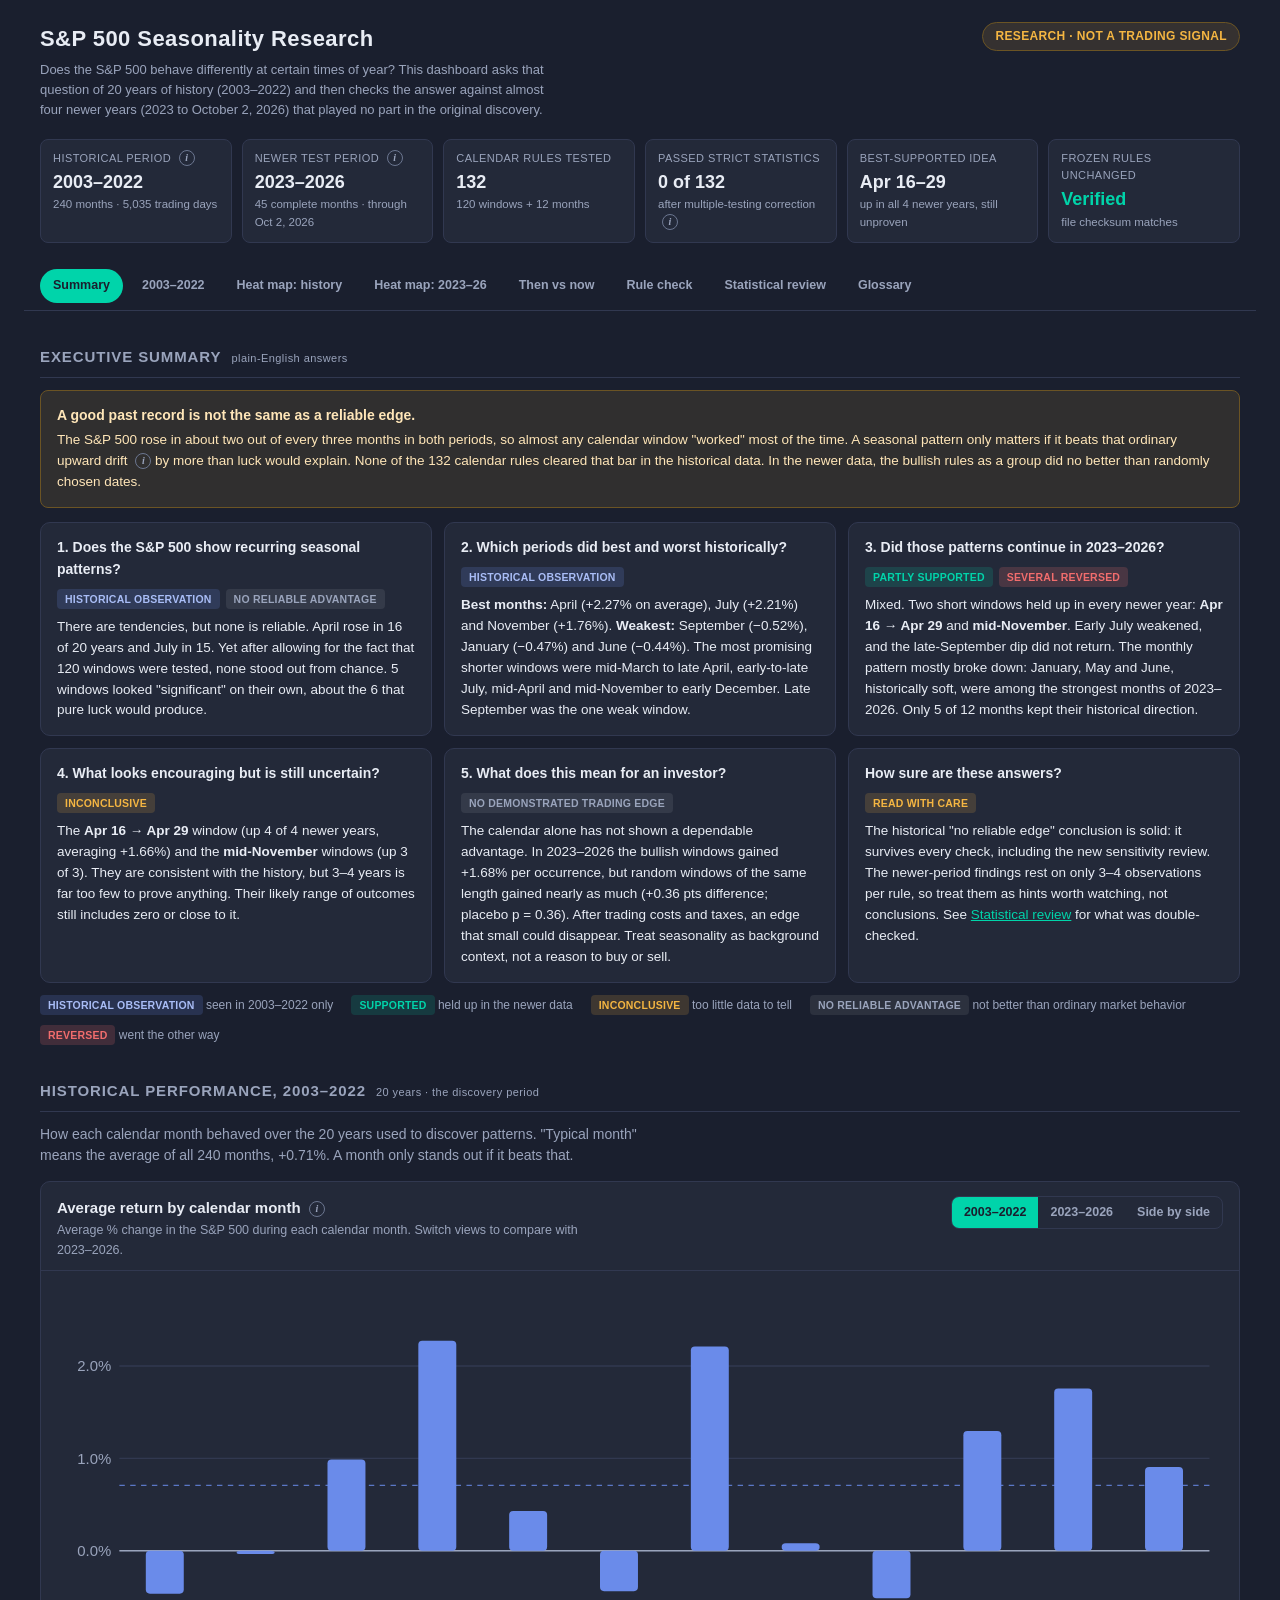
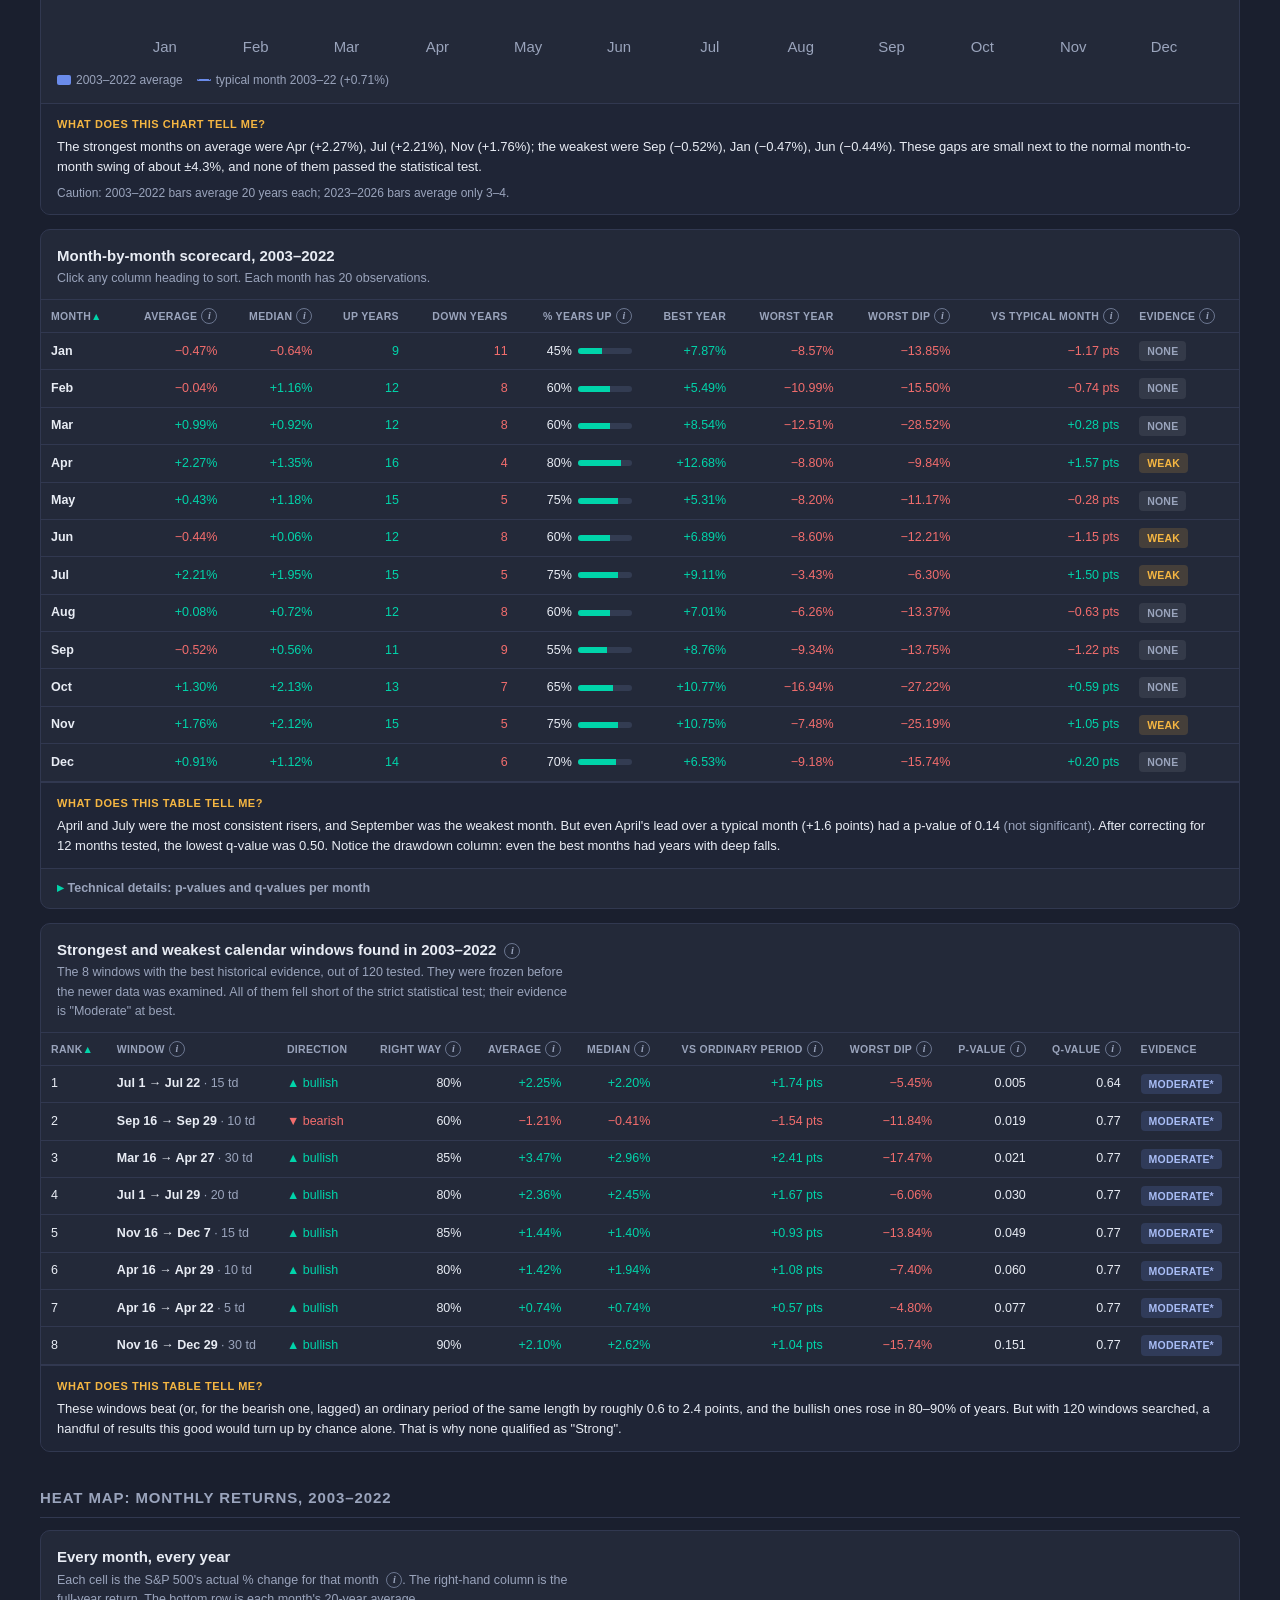
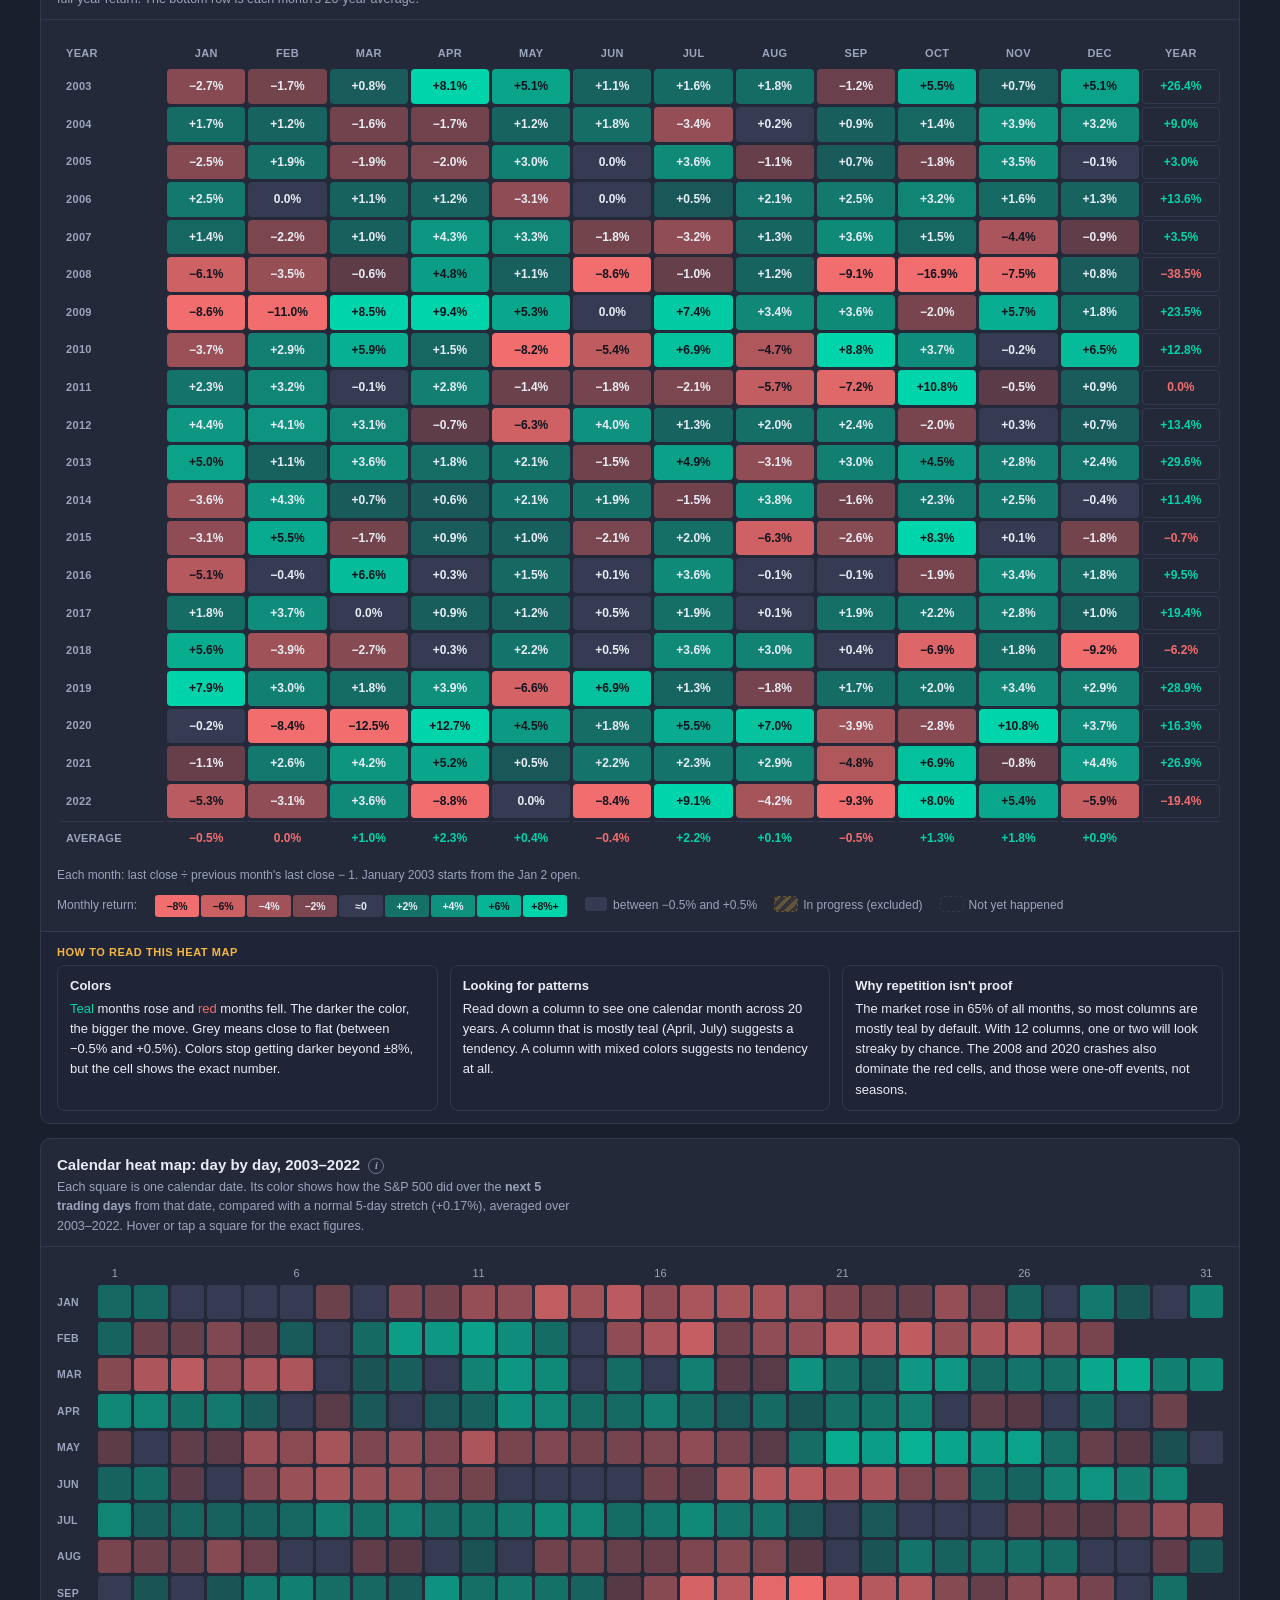
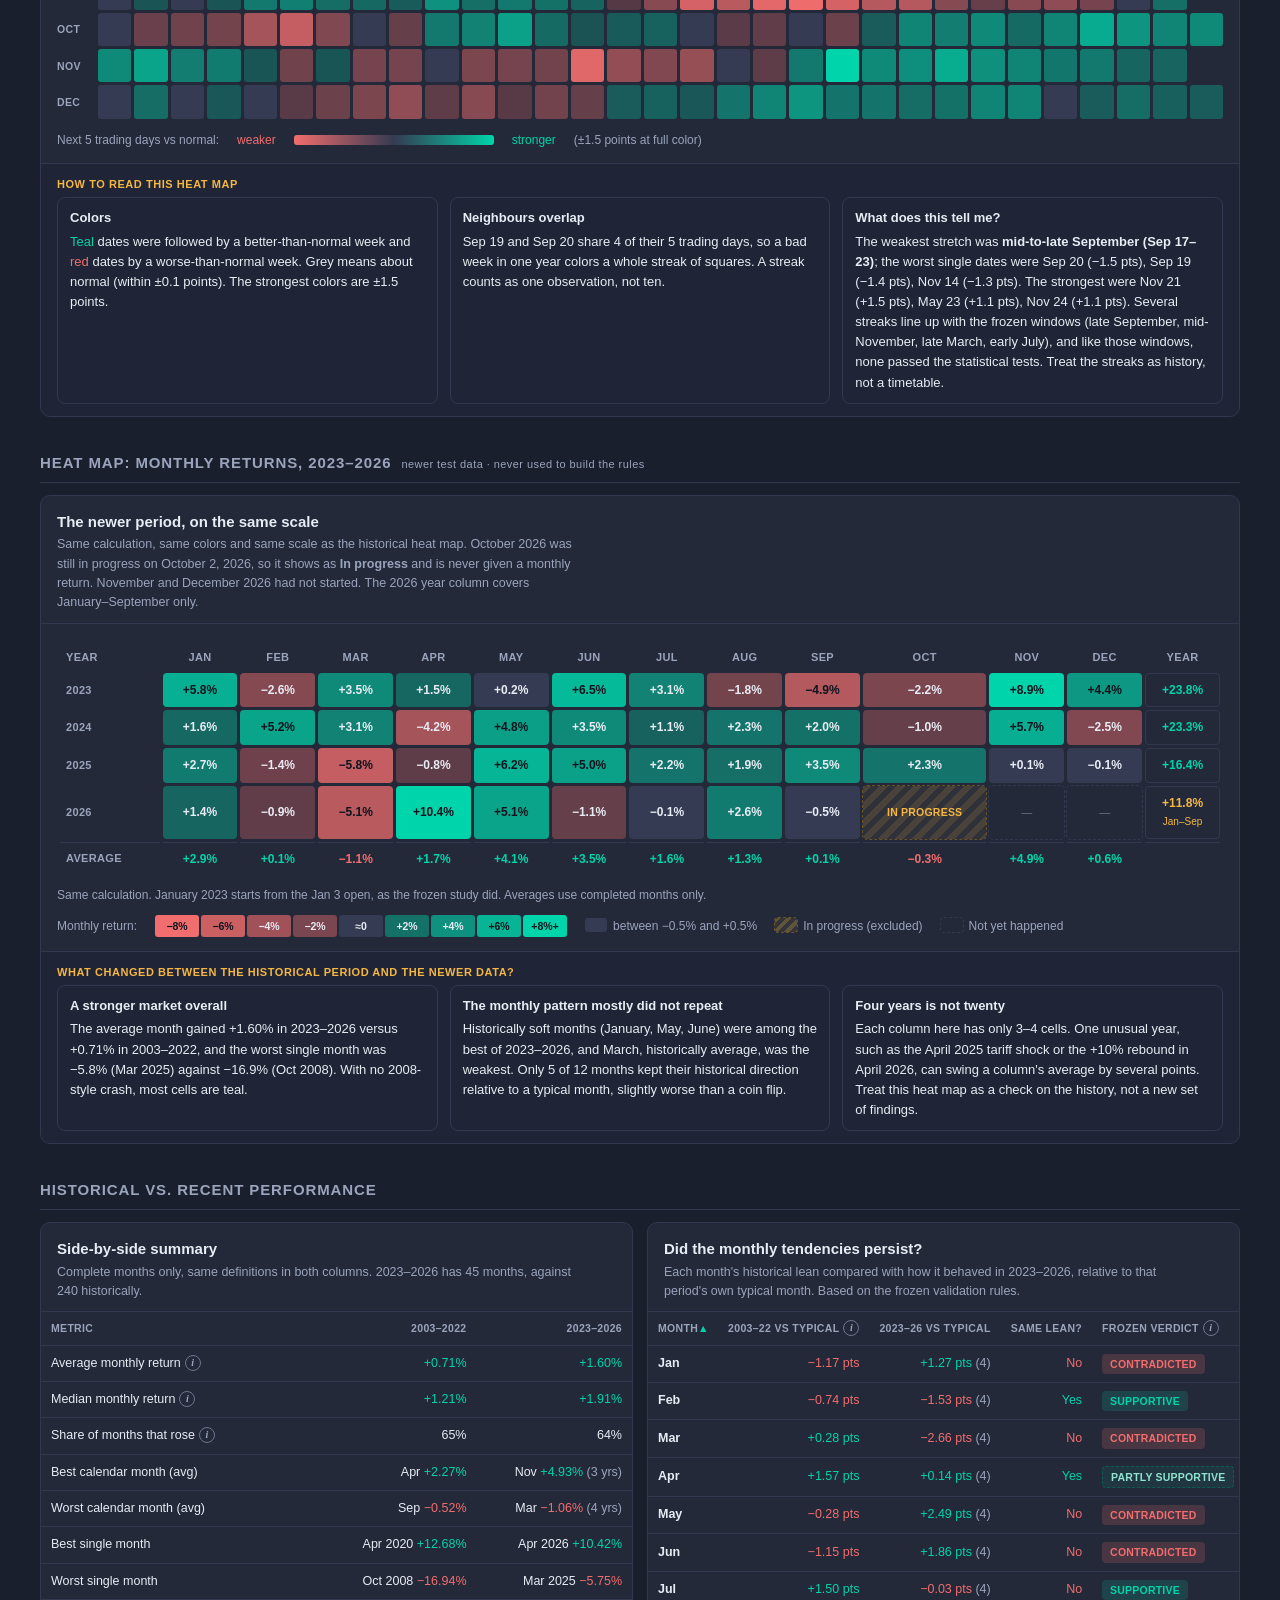
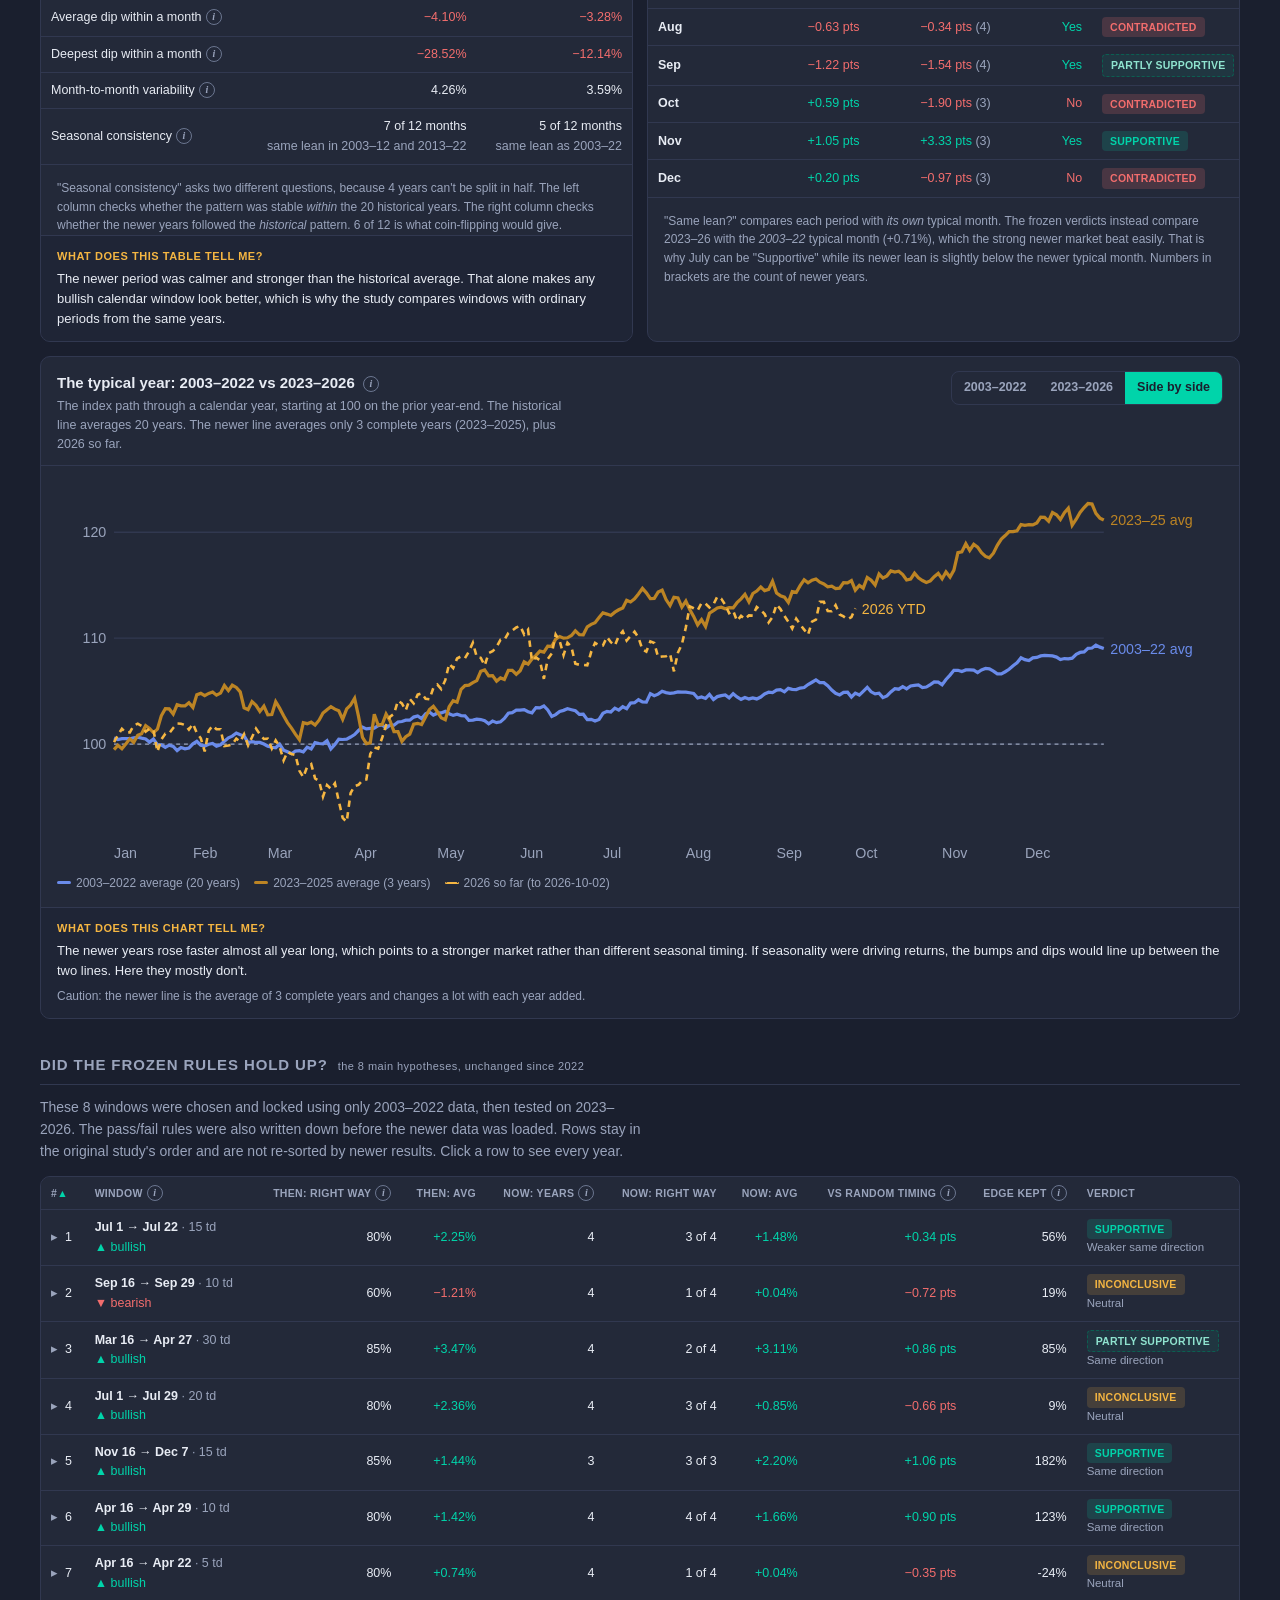
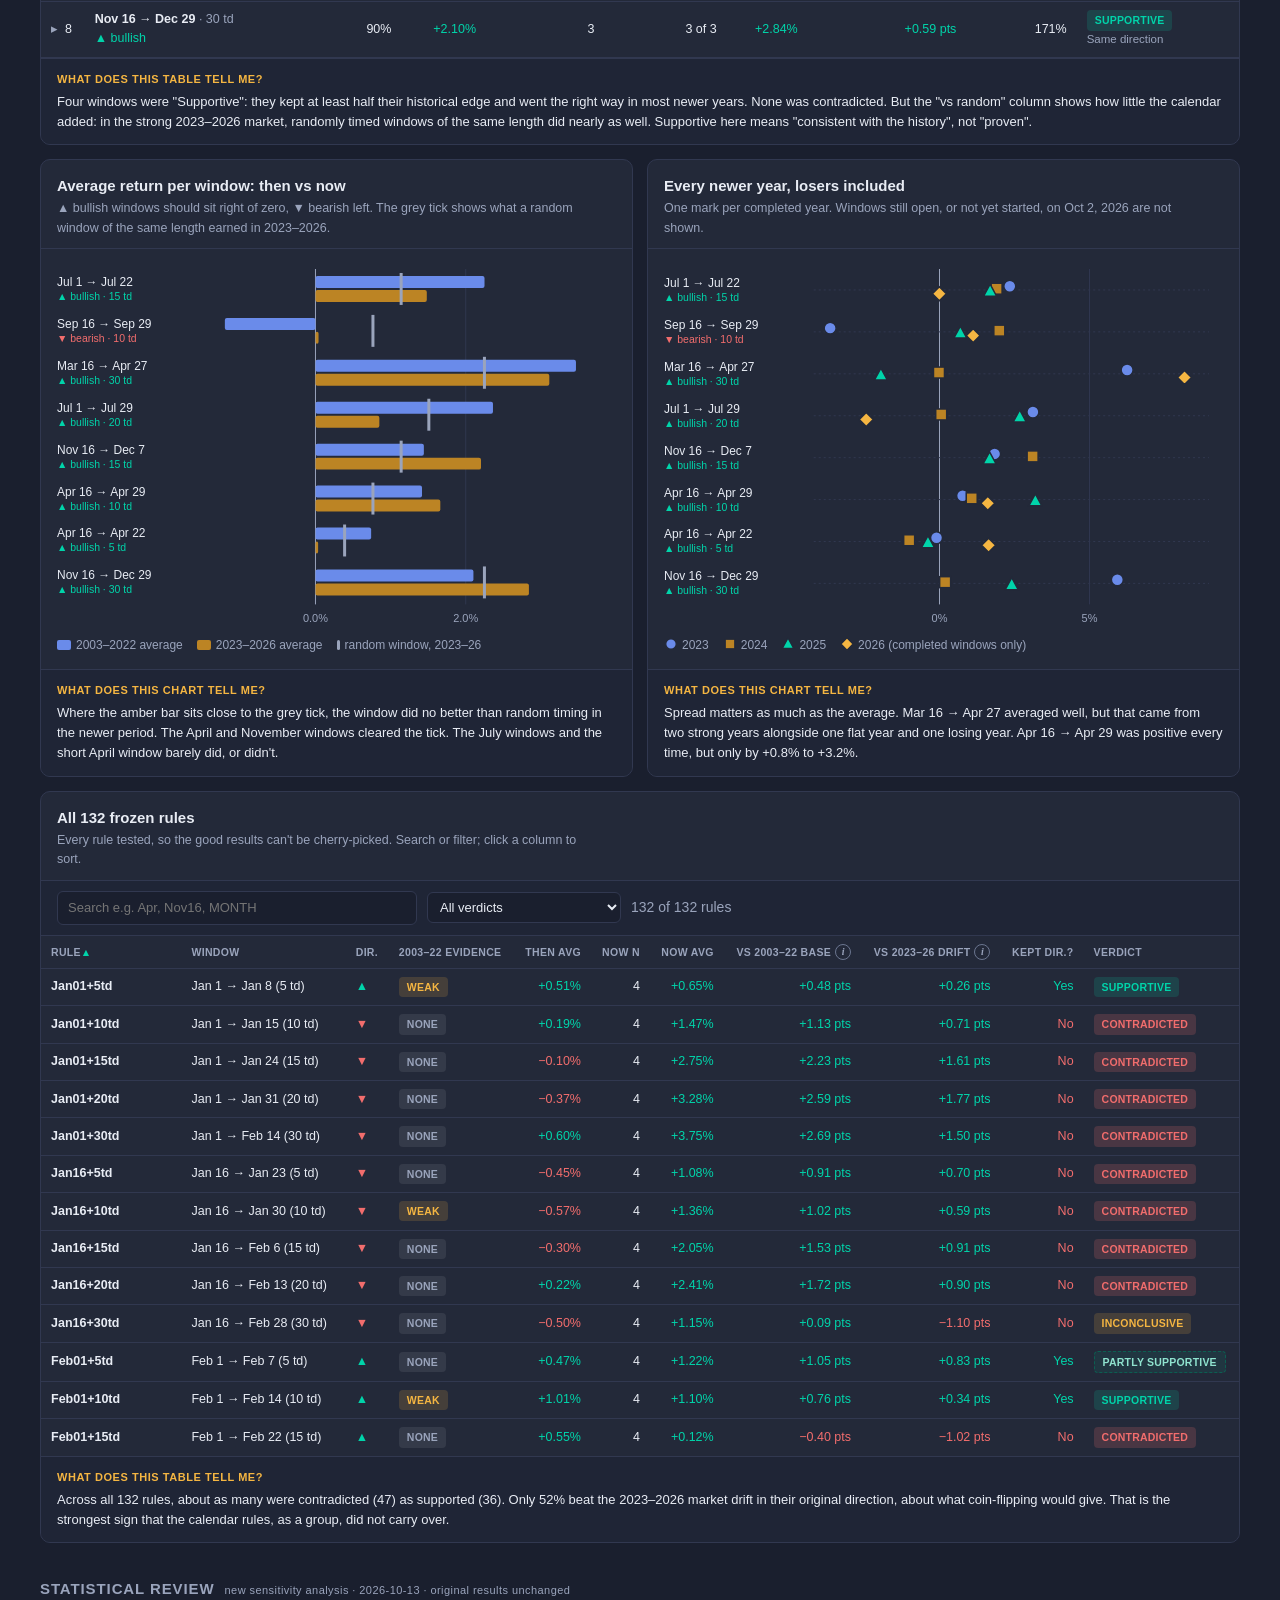
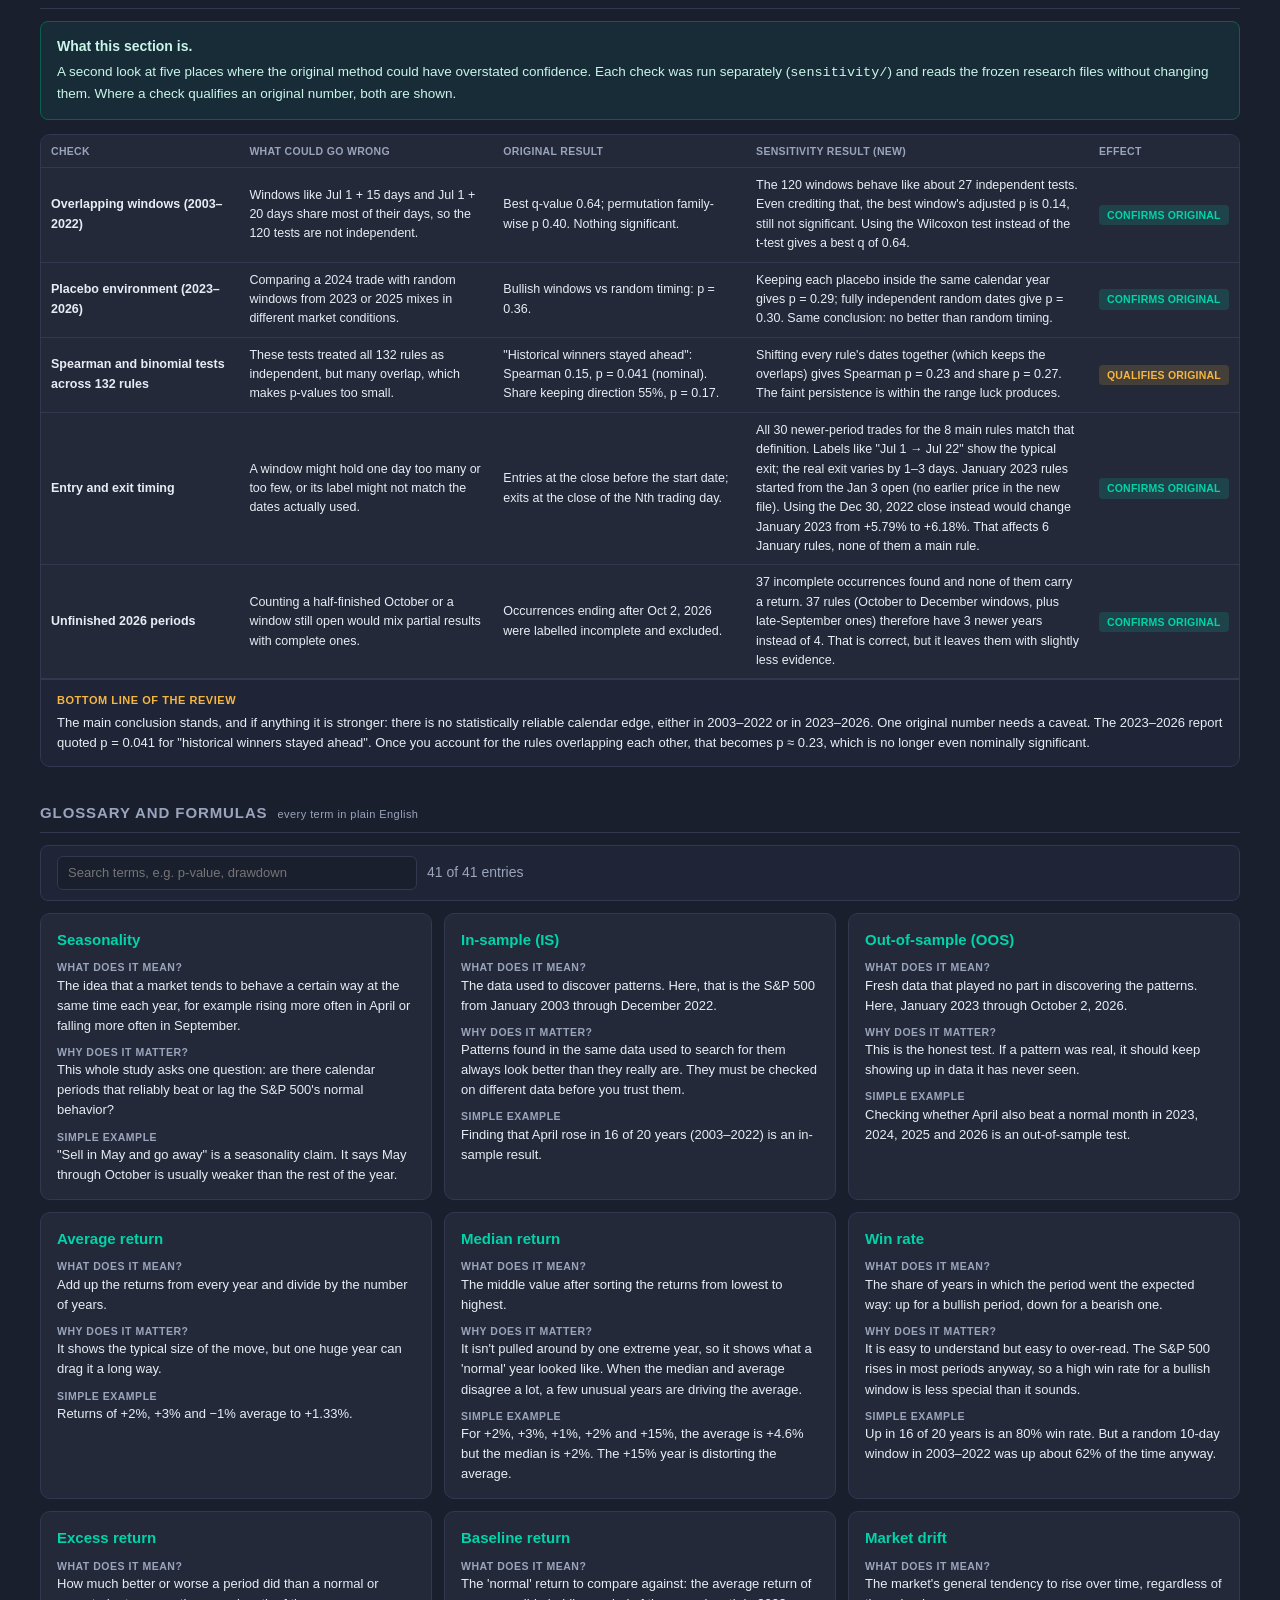
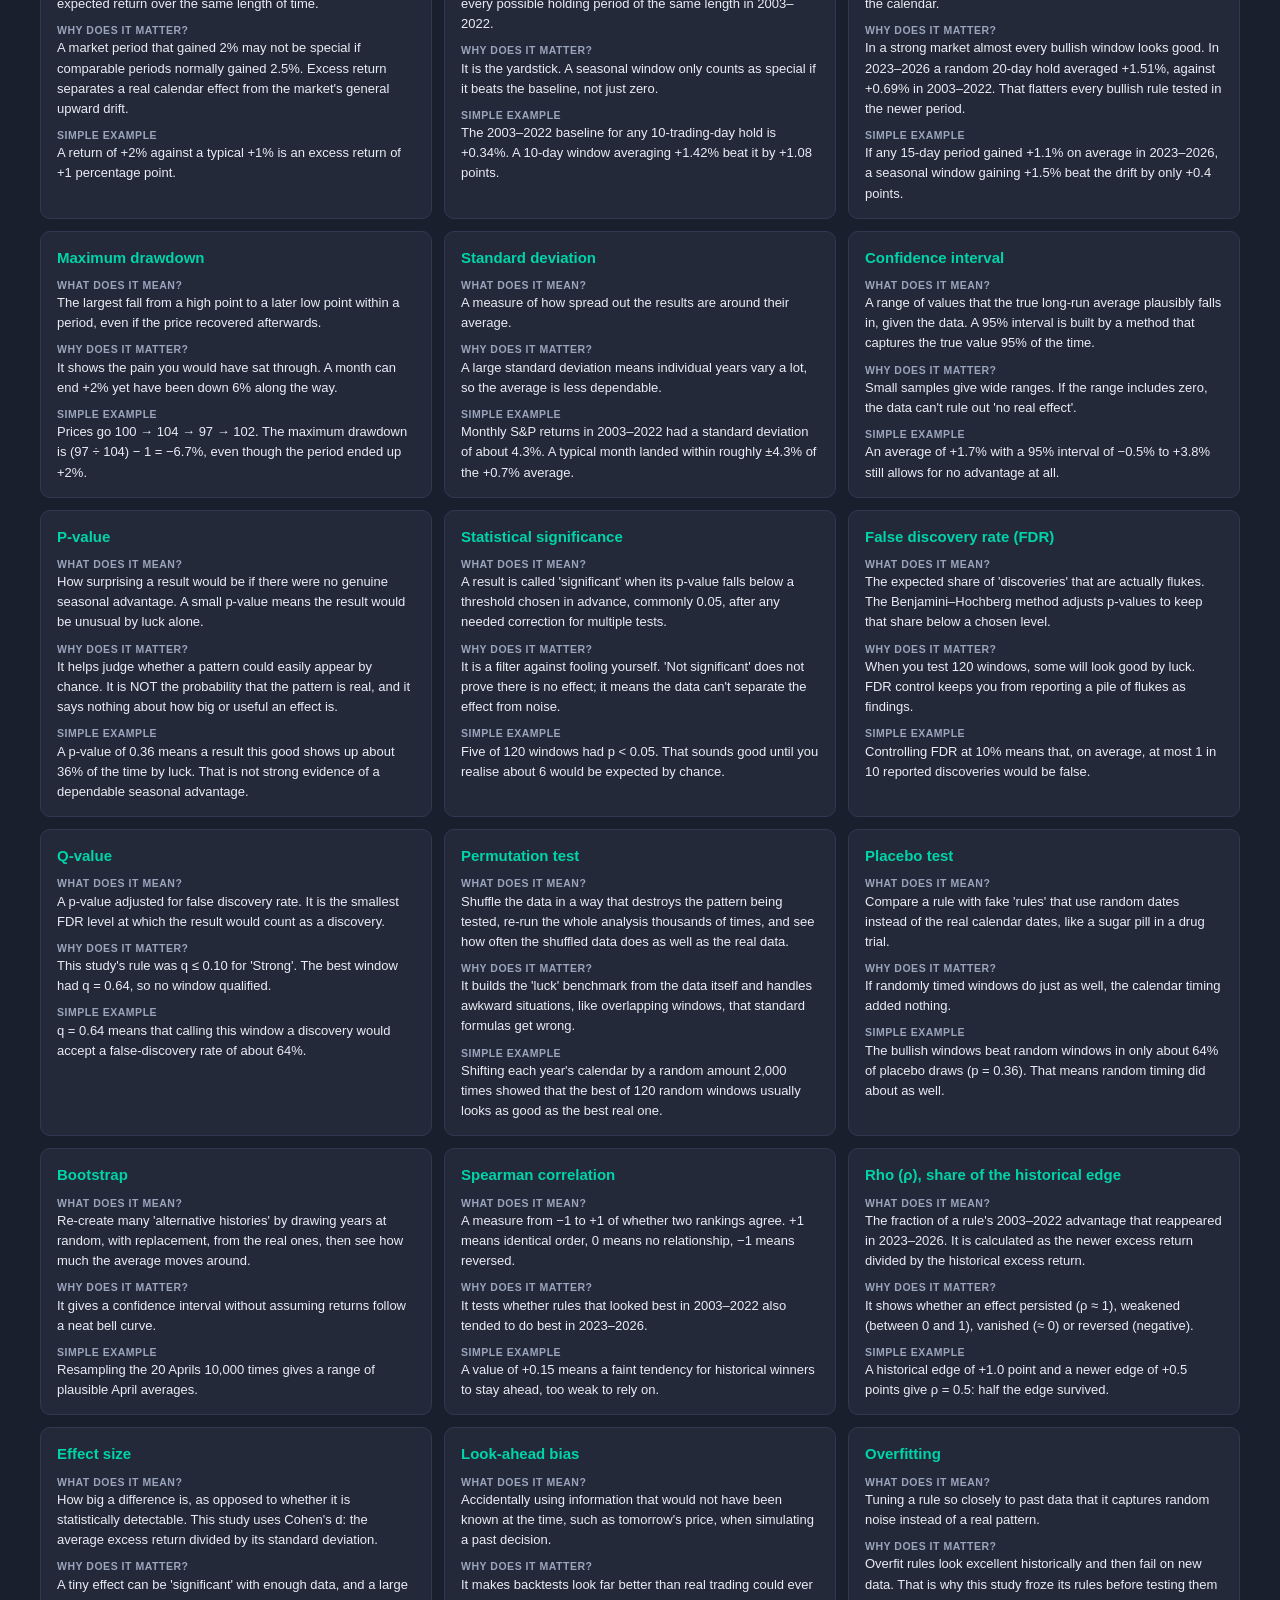
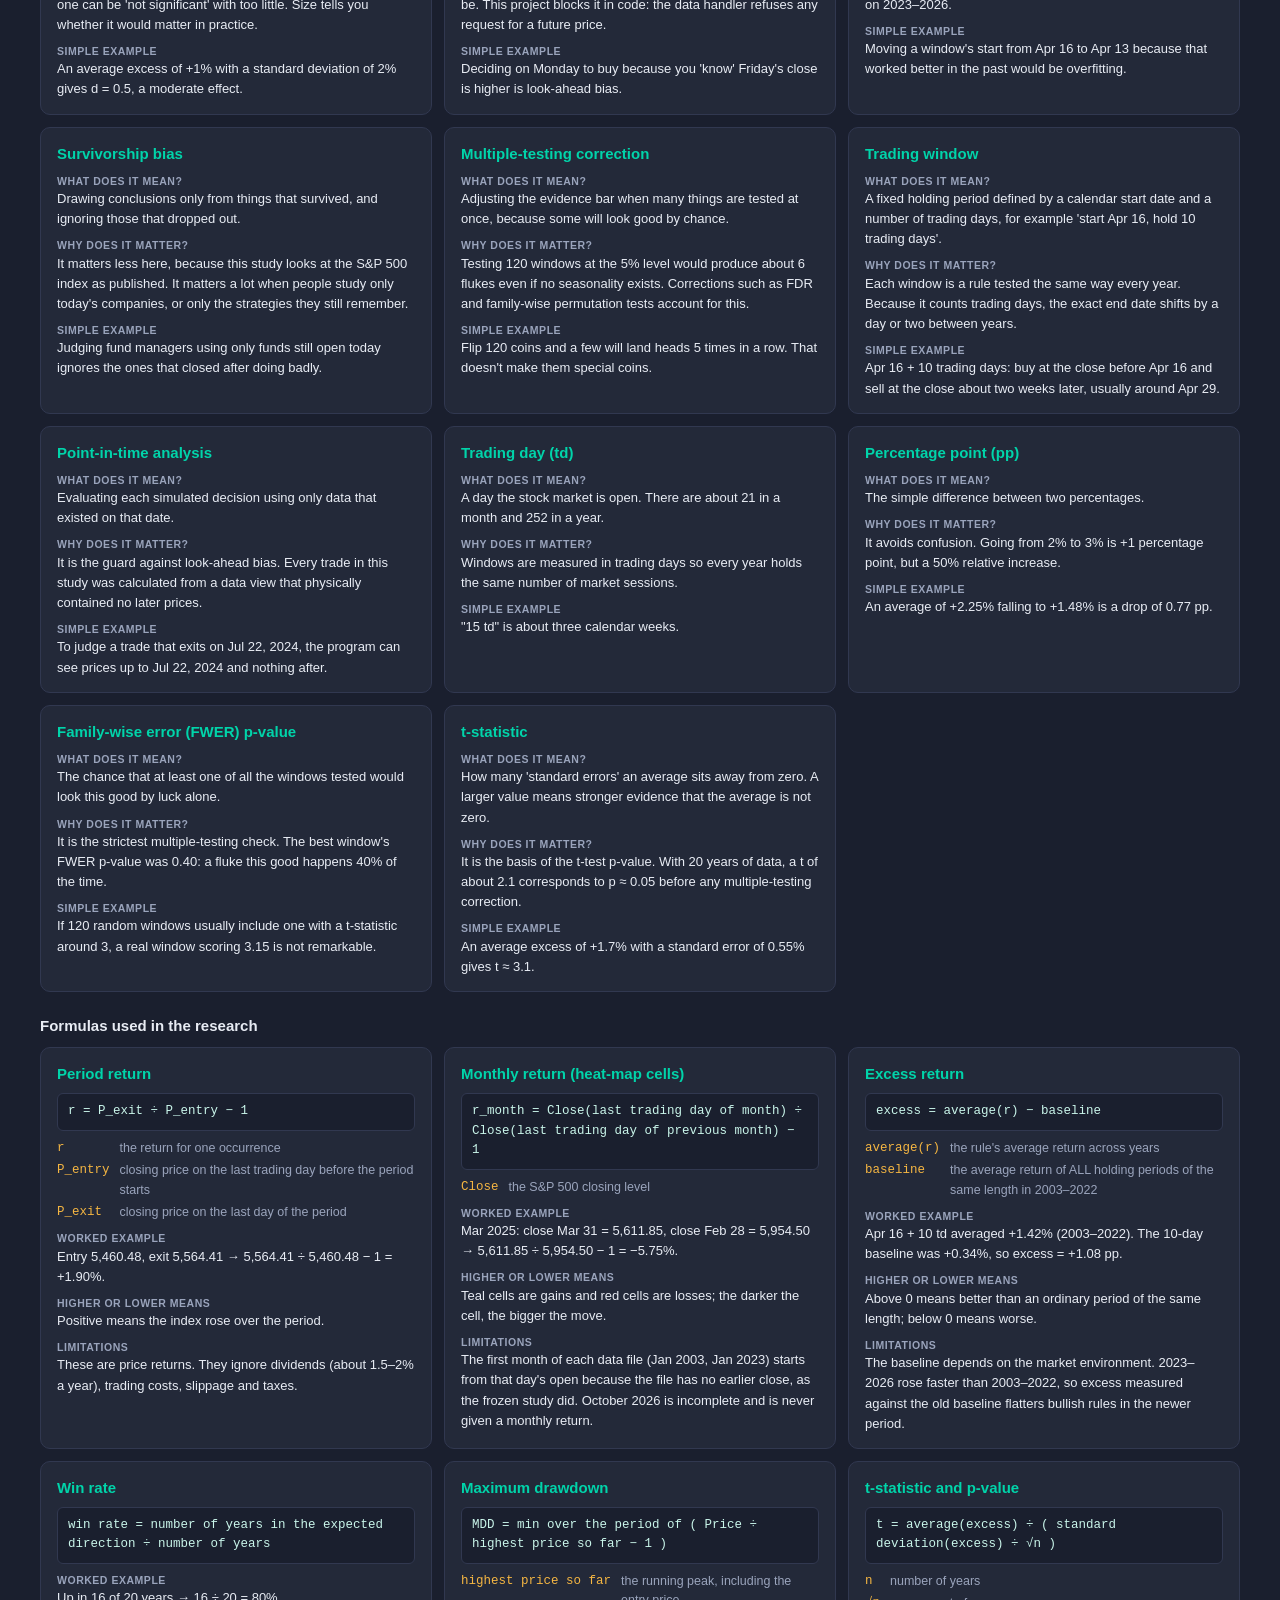
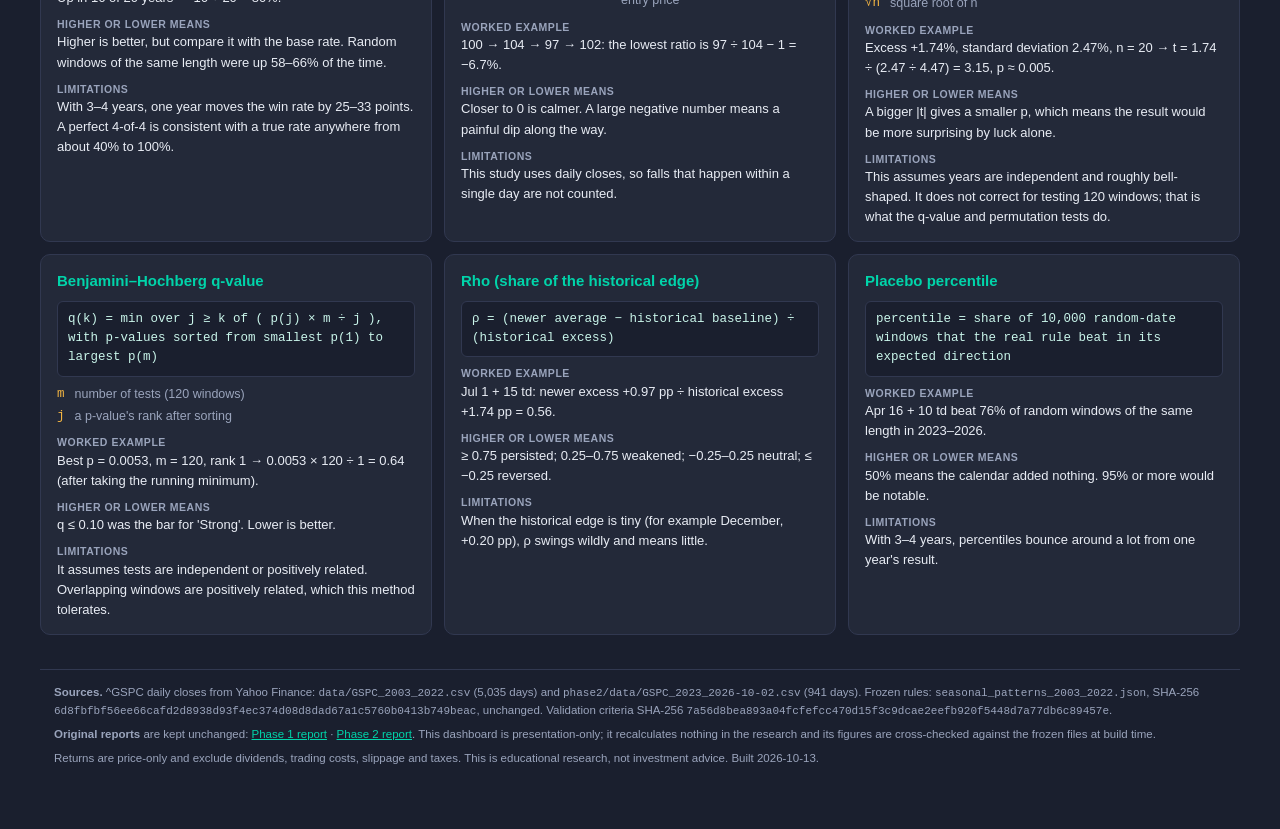
==== commit 5ed04786: "Dashboard: add day-by-day calendar heat map (2003-2022) in dashboard colors Co-Authored-By: Claude O" ====
--- a/dashboard/index.html
+++ b/dashboard/index.html
@@ -148,6 +148,15 @@
 .howto div { background: var(--bg-panel-alt); border: 1px solid var(--border); border-radius: 8px; padding: 10px 12px; font-size: 13px; }
 .howto b { display: block; margin-bottom: 3px; }
 
+/* day-by-day calendar heat map */
+.cal-grid { display: grid; grid-template-columns: 38px repeat(31, minmax(15px, 1fr)); gap: 3px; min-width: 640px; font-size: 11px; color: var(--text-dim); }
+.cal-grid .dl { text-align: center; font-variant-numeric: tabular-nums; }
+.cal-grid .ml { display: flex; align-items: center; font-weight: 600; text-transform: uppercase; font-size: 10.5px; letter-spacing: .03em; }
+.cal-grid .c { aspect-ratio: 1; border-radius: 3px; }
+.cal-grid .c[data-t]:hover, .cal-grid .c[data-t]:focus-visible { outline: 2px solid var(--highlight); outline-offset: 0; }
+.cal-grid .c.none { background: transparent; }
+.grad { display: inline-block; width: 200px; max-width: 50vw; height: 10px; border-radius: 3px; vertical-align: middle; }
+
 /* charts */
 .chart { position: relative; }
 .chart svg { display: block; width: 100%; height: auto; overflow: visible; }
@@ -316,6 +325,18 @@
     </div>
   </div>
 </div>
+<div class="panel" style="margin-top:14px" id="cal-heat">
+  <div class="panel-h"><div><h3>Calendar heat map: day by day, 2003–2022 <button type="button" class="info" data-term="excess" aria-label="Explain: Excess return" aria-expanded="false">i</button></h3><div class="desc">Each square is one calendar date. Its color shows how the S&amp;P 500 did over the <b>next 5 trading days</b> from that date, compared with a normal 5-day stretch (+0.17%), averaged over 2003–2022. Hover or tap a square for the exact figures.</div></div></div>
+  <div class="panel-b"><div class="heat-wrap"><div class="cal-grid" id="cal-grid" role="img" aria-label="Day-by-day calendar heat map of 5-day returns versus normal, 2003 to 2022"></div></div><div class="legend-row" id="cal-legend"></div></div>
+  <div class="tell">
+    <div class="t">How to read this heat map</div>
+    <div class="howto">
+      <div><b>Colors</b><span class="pos">Teal</span> dates were followed by a better-than-normal week and <span class="neg">red</span> dates by a worse-than-normal week. Grey means about normal (within ±0.1 points). The strongest colors are ±1.5 points.</div>
+      <div><b>Neighbours overlap</b>Sep 19 and Sep 20 share 4 of their 5 trading days, so a bad week in one year colors a whole streak of squares. A streak counts as one observation, not ten.</div>
+      <div><b>What does this tell me?</b><span id="cal-tell"></span></div>
+    </div>
+  </div>
+</div>
 </section>
 
 <!-- ============================ D. NEW VALIDATION HEAT MAP ============================ -->
@@ -417,7 +438,7 @@
 </div>
 
 <script>
-const DATA = {"meta":{"is_first":"2003-01-02","is_last":"2022-12-30","is_days":5035,"oos_first":"2023-01-03","oos_last":"2026-10-02","oos_days":941,"frozen_sha":"6d8fbfbf56ee66cafd2d8938d93f4ec374d08d8dad67a1c5760b0413b749beac","criteria_sha":"7a56d8bea893a04fcfefcc470d15f3c9dcae2eefb920f5448d7a77db6c89457e","oos_months_complete":45,"oos_months_partial":1},"heat":{"is_":[{"year":2003,"cells":[{"state":"complete","ret":-0.027415,"mdd":-0.093435},{"state":"complete","ret":-0.017004,"mdd":-0.049923},{"state":"complete","ret":0.008358,"mdd":-0.053149},{"state":"complete","ret":0.081044,"mdd":-0.021991},{"state":"complete","ret":0.050899,"mdd":-0.028458},{"state":"complete","ret":0.011322,"mdd":-0.036732},{"state":"complete","ret":0.016224,"mdd":-0.028814},{"state":"complete","ret":0.017873,"mdd":-0.025093},{"state":"complete","ret":-0.011944,"mdd":-0.04195},{"state":"complete","ret":0.054961,"mdd":-0.020151},{"state":"complete","ret":0.007129,"mdd":-0.023956},{"state":"complete","ret":0.050766,"mdd":-0.010345}],"year_ret":0.26380399932819865,"months_in_year":12,"full_year":true},{"year":2004,"cells":[{"state":"complete","ret":0.017276,"mdd":-0.023274},{"state":"complete","ret":0.012209,"mdd":-0.016126},{"state":"complete","ret":-0.016359,"mdd":-0.056645},{"state":"complete","ret":-0.016791,"mdd":-0.037607},{"state":"complete","ret":0.012083,"mdd":-0.033374},{"state":"complete","ret":0.017989,"mdd":-0.014788},{"state":"complete","ret":-0.034291,"mdd":-0.049762},{"state":"complete","ret":0.002287,"mdd":-0.039209},{"state":"complete","ret":0.009364,"mdd":-0.022828},{"state":"complete","ret":0.014014,"mdd":-0.041373},{"state":"complete","ret":0.038595,"mdd":-0.011679},{"state":"complete","ret":0.032458,"mdd":-0.012003}],"year_ret":0.08993452410946734,"months_in_year":12,"full_year":true},{"year":2005,"cells":[{"state":"complete","ret":-0.02529,"mdd":-0.039747},{"state":"complete","ret":0.018903,"mdd":-0.02163},{"state":"complete","ret":-0.019118,"mdd":-0.048926},{"state":"complete","ret":-0.020109,"mdd":-0.045033},{"state":"complete","ret":0.029952,"mdd":-0.021029},{"state":"complete","ret":-0.000143,"mdd":-0.021587},{"state":"complete","ret":0.035968,"mdd":-0.00834},{"state":"complete","ret":-0.011222,"mdd":-0.032079},{"state":"complete","ret":0.006949,"mdd":-0.025196},{"state":"complete","ret":-0.017741,"mdd":-0.042293},{"state":"complete","ret":0.035186,"mdd":-0.0148},{"state":"complete","ret":-0.000952,"mdd":-0.01921}],"year_ret":0.030010226581275168,"months_in_year":12,"full_year":true},{"year":2006,"cells":[{"state":"complete","ret":0.025467,"mdd":-0.025259},{"state":"complete","ret":0.000453,"mdd":-0.021583},{"state":"complete","ret":0.011096,"mdd":-0.014722},{"state":"complete","ret":0.012156,"mdd":-0.019999},{"state":"complete","ret":-0.030917,"mdd":-0.052181},{"state":"complete","ret":8.7e-05,"mdd":-0.050092},{"state":"complete","ret":0.005086,"mdd":-0.035698},{"state":"complete","ret":0.021274,"mdd":-0.011185},{"state":"complete","ret":0.024566,"mdd":-0.014643},{"state":"complete","ret":0.031508,"mdd":-0.008452},{"state":"complete","ret":0.016467,"mdd":-0.017161},{"state":"complete","ret":0.012616,"mdd":-0.011443}],"year_ret":0.136194317382607,"months_in_year":12,"full_year":true},{"year":2007,"cells":[{"state":"complete","ret":0.014059,"mdd":-0.013547},{"state":"complete","ret":-0.021846,"mdd":-0.041543},{"state":"complete","ret":0.00998,"mdd":-0.023244},{"state":"complete","ret":0.043291,"mdd":-0.008727},{"state":"complete","ret":0.032549,"mdd":-0.013956},{"state":"complete","ret":-0.017816,"mdd":-0.031484},{"state":"complete","ret":-0.031982,"mdd":-0.062978},{"state":"complete","ret":0.012864,"mdd":-0.060628},{"state":"complete","ret":0.035794,"mdd":-0.025325},{"state":"complete","ret":0.014822,"mdd":-0.041223},{"state":"complete","ret":-0.044043,"mdd":-0.091753},{"state":"complete","ret":-0.008629,"mdd":-0.046215}],"year_ret":0.03529573066347935,"months_in_year":12,"full_year":true},{"year":2008,"cells":[{"state":"complete","ret":-0.061163,"mdd":-0.107508},{"state":"complete","ret":-0.034761,"mdd":-0.049426},{"state":"complete","ret":-0.00596,"mdd":-0.045235},{"state":"complete","ret":0.047547,"mdd":-0.032218},{"state":"complete","ret":0.010674,"mdd":-0.035538},{"state":"complete","ret":-0.085962,"mdd":-0.089505},{"state":"complete","ret":-0.009859,"mdd":-0.054479},{"state":"complete","ret":0.01219,"mdd":-0.029594},{"state":"complete","ret":-0.090791,"mdd":-0.137516},{"state":"complete","ret":-0.169425,"mdd":-0.272163},{"state":"complete","ret":-0.074849,"mdd":-0.251862},{"state":"complete","ret":0.007822,"mdd":-0.089295}],"year_ret":-0.3848579306090669,"months_in_year":12,"full_year":true},{"year":2009,"cells":[{"state":"complete","ret":-0.085657,"mdd":-0.138526},{"state":"complete","ret":-0.109931,"mdd":-0.154962},{"state":"complete","ret":0.085404,"mdd":-0.079664},{"state":"complete","ret":0.093925,"mdd":-0.04279},{"state":"complete","ret":0.053081,"mdd":-0.04988},{"state":"complete","ret":0.000196,"mdd":-0.056193},{"state":"complete","ret":0.074142,"mdd":-0.04787},{"state":"complete","ret":0.03356,"mdd":-0.032585},{"state":"complete","ret":0.035723,"mdd":-0.025456},{"state":"complete","ret":-0.019762,"mdd":-0.056216},{"state":"complete","ret":0.057364,"mdd":-0.017233},{"state":"complete","ret":0.017771,"mdd":-0.016183}],"year_ret":0.23454190488340743,"months_in_year":12,"full_year":true},{"year":2010,"cells":[{"state":"complete","ret":-0.036974,"mdd":-0.066387},{"state":"complete","ret":0.028514,"mdd":-0.042218},{"state":"complete","ret":0.058796,"mdd":-0.007188},{"state":"complete","ret":0.014759,"mdd":-0.027578},{"state":"complete","ret":-0.081976,"mdd":-0.111715},{"state":"complete","ret":-0.053882,"mdd":-0.077673},{"state":"complete","ret":0.068778,"mdd":-0.028819},{"state":"complete","ret":-0.047449,"mdd":-0.071441},{"state":"complete","ret":0.087551,"mdd":-0.015647},{"state":"complete","ret":0.036856,"mdd":-0.015877},{"state":"complete","ret":-0.00229,"mdd":-0.038757},{"state":"complete","ret":0.0653,"mdd":-0.005122}],"year_ret":0.1278271385376013,"months_in_year":12,"full_year":true},{"year":2011,"cells":[{"state":"complete","ret":0.022646,"mdd":-0.017853},{"state":"complete","ret":0.031957,"mdd":-0.027483},{"state":"complete","ret":-0.001047,"mdd":-0.055666},{"state":"complete","ret":0.028495,"mdd":-0.022762},{"state":"complete","ret":-0.013501,"mdd":-0.034709},{"state":"complete","ret":-0.018257,"mdd":-0.059307},{"state":"complete","ret":-0.021474,"mdd":-0.045033},{"state":"complete","ret":-0.056791,"mdd":-0.133733},{"state":"complete","ret":-0.071762,"mdd":-0.073288},{"state":"complete","ret":0.107723,"mdd":-0.028451},{"state":"complete","ret":-0.005059,"mdd":-0.091894},{"state":"complete","ret":0.008533,"mdd":-0.044139}],"year_ret":-3.183666393669071e-05,"months_in_year":12,"full_year":true},{"year":2012,"cells":[{"state":"complete","ret":0.043583,"mdd":-0.010294},{"state":"complete","ret":0.040589,"mdd":-0.006886},{"state":"complete","ret":0.031332,"mdd":-0.022364},{"state":"complete","ret":-0.007497,"mdd":-0.042599},{"state":"complete","ret":-0.062651,"mdd":-0.078673},{"state":"complete","ret":0.039555,"mdd":-0.032593},{"state":"complete","ret":0.012598,"mdd":-0.028573},{"state":"complete","ret":0.019763,"mdd":-0.013172},{"state":"complete","ret":0.024236,"mdd":-0.022139},{"state":"complete","ret":-0.019789,"mdd":-0.036027},{"state":"complete","ret":0.002847,"mdd":-0.052549},{"state":"complete","ret":0.007068,"mdd":-0.030661}],"year_ret":0.13405690926621072,"months_in_year":12,"full_year":true},{"year":2013,"cells":[{"state":"complete","ret":0.050428,"mdd":-0.006453},{"state":"complete","ret":0.011061,"mdd":-0.028146},{"state":"complete","ret":0.035988,"mdd":-0.01115},{"state":"complete","ret":0.018086,"mdd":-0.032485},{"state":"complete","ret":0.020763,"mdd":-0.023018},{"state":"complete","ret":-0.014999,"mdd":-0.047657},{"state":"complete","ret":0.049462,"mdd":-0.006016},{"state":"complete","ret":-0.031298,"mdd":-0.046319},{"state":"complete","ret":0.02975,"mdd":-0.025482},{"state":"complete","ret":0.044596,"mdd":-0.023333},{"state":"complete","ret":0.028049,"mdd":-0.013183},{"state":"complete","ret":0.023563,"mdd":-0.018276}],"year_ret":0.2960124957332442,"months_in_year":12,"full_year":true},{"year":2014,"cells":[{"state":"complete","ret":-0.035583,"mdd":-0.040132},{"state":"complete","ret":0.043117,"mdd":-0.022832},{"state":"complete","ret":0.006932,"mdd":-0.019653},{"state":"complete","ret":0.006201,"mdd":-0.039775},{"state":"complete","ret":0.02103,"mdd":-0.014019},{"state":"complete","ret":0.019058,"mdd":-0.010844},{"state":"complete","ret":-0.01508,"mdd":-0.028828},{"state":"complete","ret":0.037655,"mdd":-0.015173},{"state":"complete","ret":-0.015514,"mdd":-0.022557},{"state":"complete","ret":0.023201,"mdd":-0.055671},{"state":"complete","ret":0.024534,"mdd":-0.002948},{"state":"complete","ret":-0.004189,"mdd":-0.049451}],"year_ret":0.11390633786748117,"months_in_year":12,"full_year":true},{"year":2015,"cells":[{"state":"complete","ret":-0.031041,"mdd":-0.033688},{"state":"complete","ret":0.054893,"mdd":-0.007651},{"state":"complete","ret":-0.017396,"mdd":-0.036436},{"state":"complete","ret":0.008521,"mdd":-0.015196},{"state":"complete","ret":0.010491,"mdd":-0.01624},{"state":"complete","ret":-0.021012,"mdd":-0.031334},{"state":"complete","ret":0.019742,"mdd":-0.028493},{"state":"complete","ret":-0.062581,"mdd":-0.112429},{"state":"complete","ret":-0.026443,"mdd":-0.056903},{"state":"complete","ret":0.082983,"mdd":-0.01151},{"state":"complete","ret":0.000505,"mdd":-0.041118},{"state":"complete","ret":-0.01753,"mdd":-0.046171}],"year_ret":-0.007265997205823327,"months_in_year":12,"full_year":true},{"year":2016,"cells":[{"state":"complete","ret":-0.050735,"mdd":-0.090321},{"state":"complete","ret":-0.004128,"mdd":-0.057292},{"state":"complete","ret":0.065991,"mdd":-0.01124},{"state":"complete","ret":0.002699,"mdd":-0.017646},{"state":"complete","ret":0.015325,"mdd":-0.021277},{"state":"complete","ret":0.000911,"mdd":-0.055957},{"state":"complete","ret":0.03561,"mdd":-0.006847},{"state":"complete","ret":-0.001219,"mdd":-0.009639},{"state":"complete","ret":-0.001234,"mdd":-0.027766},{"state":"complete","ret":-0.019426,"mdd":-0.019426},{"state":"complete","ret":0.034175,"mdd":-0.01927},{"state":"complete","ret":0.018201,"mdd":-0.014478}],"year_ret":0.09535022667283699,"months_in_year":12,"full_year":true},{"year":2017,"cells":[{"state":"complete","ret":0.017884,"mdd":-0.008484},{"state":"complete","ret":0.037198,"mdd":-0.002578},{"state":"complete","ret":-0.000389,"mdd":-0.022692},{"state":"complete","ret":0.009091,"mdd":-0.014293},{"state":"complete","ret":0.011576,"mdd":-0.018853},{"state":"complete","ret":0.004814,"mdd":-0.013891},{"state":"complete","ret":0.019349,"mdd":-0.009369},{"state":"complete","ret":0.000546,"mdd":-0.022314},{"state":"complete","ret":0.019303,"mdd":-0.007551},{"state":"complete","ret":0.022188,"mdd":-0.007013},{"state":"complete","ret":0.028083,"mdd":-0.011471},{"state":"complete","ret":0.009832,"mdd":-0.006916}],"year_ret":0.19419965523287908,"months_in_year":12,"full_year":true},{"year":2018,"cells":[{"state":"complete","ret":0.056179,"mdd":-0.017557},{"state":"complete","ret":-0.038947,"mdd":-0.085987},{"state":"complete","ret":-0.026884,"mdd":-0.071166},{"state":"complete","ret":0.002719,"mdd":-0.027349},{"state":"complete","ret":0.021608,"mdd":-0.015889},{"state":"complete","ret":0.004842,"mdd":-0.031297},{"state":"complete","ret":0.036022,"mdd":-0.015274},{"state":"complete","ret":0.030263,"mdd":-0.014022},{"state":"complete","ret":0.004294,"mdd":-0.010284},{"state":"complete","ret":-0.069403,"mdd":-0.097166},{"state":"complete","ret":0.017859,"mdd":-0.064441},{"state":"complete","ret":-0.091777,"mdd":-0.157424}],"year_ret":-0.06237259849620691,"months_in_year":12,"full_year":true},{"year":2019,"cells":[{"state":"complete","ret":0.078684,"mdd":-0.024757},{"state":"complete","ret":0.029729,"mdd":-0.011561},{"state":"complete","ret":0.017924,"mdd":-0.021621},{"state":"complete","ret":0.039313,"mdd":-0.006067},{"state":"complete","ret":-0.065778,"mdd":-0.065778},{"state":"complete","ret":0.06893,"mdd":-0.013676},{"state":"complete","ret":0.013128,"mdd":-0.015031},{"state":"complete","ret":-0.018092,"mdd":-0.0469},{"state":"complete","ret":0.017181,"mdd":-0.015876},{"state":"complete","ret":0.020432,"mdd":-0.029942},{"state":"complete","ret":0.034047,"mdd":-0.005922},{"state":"complete","ret":0.02859,"mdd":-0.015212}],"year_ret":0.28878070225158425,"months_in_year":12,"full_year":true},{"year":2020,"cells":[{"state":"complete","ret":-0.001628,"mdd":-0.031265},{"state":"complete","ret":-0.08411,"mdd":-0.127558},{"state":"complete","ret":-0.125119,"mdd":-0.285203},{"state":"complete","ret":0.126844,"mdd":-0.048007},{"state":"complete","ret":0.045282,"mdd":-0.037605},{"state":"complete","ret":0.018388,"mdd":-0.071244},{"state":"complete","ret":0.055101,"mdd":-0.018434},{"state":"complete","ret":0.070065,"mdd":-0.007969},{"state":"complete","ret":-0.039228,"mdd":-0.096045},{"state":"complete","ret":-0.027666,"mdd":-0.074772},{"state":"complete","ret":0.107546,"mdd":-0.019126},{"state":"complete","ret":0.037121,"mdd":-0.014791}],"year_ret":0.16258923055706131,"months_in_year":12,"full_year":true},{"year":2021,"cells":[{"state":"complete","ret":-0.011137,"mdd":-0.036604},{"state":"complete","ret":0.026091,"mdd":-0.031432},{"state":"complete","ret":0.042439,"mdd":-0.034176},{"state":"complete","ret":0.052425,"mdd":-0.012073},{"state":"complete","ret":0.005486,"mdd":-0.04006},{"state":"complete","ret":0.022214,"mdd":-0.020845},{"state":"complete","ret":0.022748,"mdd":-0.028769},{"state":"complete","ret":0.02899,"mdd":-0.017733},{"state":"complete","ret":-0.047569,"mdd":-0.050565},{"state":"complete","ret":0.069144,"mdd":-0.012986},{"state":"complete","ret":-0.008334,"mdd":-0.029236},{"state":"complete","ret":0.043613,"mdd":-0.03056}],"year_ret":0.26892738661371185,"months_in_year":12,"full_year":true},{"year":2022,"cells":[{"state":"complete","ret":-0.052585,"mdd":-0.097997},{"state":"complete","ret":-0.03136,"mdd":-0.079287},{"state":"complete","ret":0.035773,"mdd":-0.049205},{"state":"complete","ret":-0.087957,"mdd":-0.098352},{"state":"complete","ret":5.3e-05,"mdd":-0.092875},{"state":"complete","ret":-0.08392,"mdd":-0.122114},{"state":"complete","ret":0.091116,"mdd":-0.02876},{"state":"complete","ret":-0.04244,"mdd":-0.081344},{"state":"complete","ret":-0.093396,"mdd":-0.127673},{"state":"complete","ret":0.079863,"mdd":-0.056424},{"state":"complete","ret":0.053753,"mdd":-0.03928},{"state":"complete","ret":-0.058971,"mdd":-0.072765}],"year_ret":-0.1944282720342927,"months_in_year":12,"full_year":true}],"oos":[{"year":2023,"cells":[{"state":"complete","ret":0.057953,"mdd":-0.025066},{"state":"complete","ret":-0.026112,"mdd":-0.050175},{"state":"complete","ret":0.035052,"mdd":-0.047589},{"state":"complete","ret":0.014642,"mdd":-0.023799},{"state":"complete","ret":0.002482,"mdd":-0.025965},{"state":"complete","ret":0.064728,"mdd":-0.021921},{"state":"complete","ret":0.031139,"mdd":-0.012712},{"state":"complete","ret":-0.017716,"mdd":-0.047778},{"state":"complete","ret":-0.048719,"mdd":-0.053643},{"state":"complete","ret":-0.02198,"mdd":-0.059306},{"state":"complete","ret":0.089179,"mdd":-0.008084},{"state":"complete","ret":0.044229,"mdd":-0.014684}],"year_ret":0.2378590762698889,"months_in_year":12,"full_year":true},{"year":2024,"cells":[{"state":"complete","ret":0.015896,"mdd":-0.017013},{"state":"complete","ret":0.051721,"mdd":-0.01461},{"state":"complete","ret":0.031019,"mdd":-0.011374},{"state":"complete","ret":-0.041615,"mdd":-0.054644},{"state":"complete","ret":0.048021,"mdd":-0.016148},{"state":"complete","ret":0.03467,"mdd":-0.007137},{"state":"complete","ret":0.011321,"mdd":-0.047286},{"state":"complete","ret":0.022835,"mdd":-0.060839},{"state":"complete","ret":0.020197,"mdd":-0.042486},{"state":"complete","ret":-0.009897,"mdd":-0.027149},{"state":"complete","ret":0.057301,"mdd":-0.021783},{"state":"complete","ret":-0.02499,"mdd":-0.036647}],"year_ret":0.23309006819949563,"months_in_year":12,"full_year":true},{"year":2025,"cells":[{"state":"complete","ret":0.027016,"mdd":-0.024825},{"state":"complete","ret":-0.014242,"mdd":-0.045992},{"state":"complete","ret":-0.057545,"mdd":-0.072715},{"state":"complete","ret":-0.007625,"mdd":-0.121355},{"state":"complete","ret":0.061524,"mdd":-0.02696},{"state":"complete","ret":0.049607,"mdd":-0.012807},{"state":"complete","ret":0.021667,"mdd":-0.008573},{"state":"complete","ret":0.019067,"mdd":-0.015992},{"state":"complete","ret":0.035324,"mdd":-0.0133},{"state":"complete","ret":0.022687,"mdd":-0.029792},{"state":"complete","ret":0.0013,"mdd":-0.045711},{"state":"complete","ret":-0.000524,"mdd":-0.026021}],"year_ret":0.16387804061119127,"months_in_year":12,"full_year":true},{"year":2026,"cells":[{"state":"complete","ret":0.013663,"mdd":-0.025857},{"state":"complete","ret":-0.008668,"mdd":-0.02552},{"state":"complete","ret":-0.050933,"mdd":-0.078165},{"state":"complete","ret":0.104233,"mdd":-0.008707},{"state":"complete","ret":0.05147,"mdd":-0.019681},{"state":"complete","ret":-0.010646,"mdd":-0.045046},{"state":"complete","ret":-0.001285,"mdd":-0.034221},{"state":"complete","ret":0.026225,"mdd":-0.020237},{"state":"complete","ret":-0.004502,"mdd":-0.025285},{"state":"partial","through":"2026-10-02"},{"state":"future"},{"state":"future"}],"year_ret":0.11774742531590077,"months_in_year":9,"full_year":false}],"is_month_avg":[-0.004650136738035798,-0.0003687498808065681,0.009887057366301761,0.022738147842609864,0.0043016025137312345,-0.004384282248284072,0.022119360292753836,0.0008120066398395465,-0.0051584970655877025,0.012954052812527561,0.017578092126865612,0.009060204812537082],"oos_month_avg":[0.028632032292544407,0.0006744206111241602,-0.010601771748680155,0.017408951656043115,0.040874427277428904,0.03458942854472652,0.015710348162630672,0.012602509664325051,0.0005749062654395731,-0.003063210519646827,0.0492600954816352,0.006238291872130801],"oos_month_n":[4,4,4,4,4,4,4,4,4,3,3,3]},"months":{"is_":[{"m":"Jan","n":20,"avg":-0.004650136738035798,"median":-0.006382376787247068,"pos":9,"neg":11,"pct_pos":0.45,"best":0.07868440166582613,"worst":-0.08565734305805428,"avg_mdd":-0.04615438923009544,"worst_mdd":-0.13852577277513412,"excess":-0.011724208277573495,"frozen_class":"No Meaningful Seasonal Effect","frozen_dir":"bearish","p_t":0.24859,"q":0.49717,"std":0.044049,"t":-1.1903,"p_w":0.31179},{"m":"Feb","n":20,"avg":-0.0003687498808065681,"median":0.011634811251326038,"pos":12,"neg":8,"pct_pos":0.6,"best":0.0548925108906233,"worst":-0.10993119762019943,"avg_mdd":-0.04430529028882798,"worst_mdd":-0.15496210500524898,"excess":-0.007442821420344264,"frozen_class":"No Meaningful Seasonal Effect","frozen_dir":"bearish","p_t":0.45125,"q":0.67687,"std":0.043274,"t":-0.7692,"p_w":0.75617},{"m":"Mar","n":20,"avg":0.009887057366301761,"median":0.009168775311769628,"pos":12,"neg":8,"pct_pos":0.6,"best":0.08540446199532292,"worst":-0.12511928240892822,"avg_mdd":-0.04846737137358777,"worst_mdd":-0.2852031811628635,"excess":0.002812985826764065,"frozen_class":"No Meaningful Seasonal Effect","frozen_dir":"bullish","p_t":0.77726,"q":0.80649,"std":0.043842,"t":0.2869,"p_w":0.52167},{"m":"Apr","n":20,"avg":0.022738147842609864,"median":0.013457441699928574,"pos":16,"neg":4,"pct_pos":0.8,"best":0.1268440381652789,"worst":-0.08795671180434306,"avg_mdd":-0.030627332382960365,"worst_mdd":-0.09835159373003177,"excess":0.015664076303072167,"frozen_class":"Weak / Inconclusive","frozen_dir":"bullish","p_t":0.14216,"q":0.49717,"std":0.045745,"t":1.5314,"p_w":0.1054},{"m":"May","n":20,"avg":0.0043016025137312345,"median":0.011829850671841391,"pos":15,"neg":5,"pct_pos":0.75,"best":0.05308144638516654,"worst":-0.08197584207319053,"avg_mdd":-0.04025640452772429,"worst_mdd":-0.11171465199107233,"excess":-0.0027724690258064616,"frozen_class":"No Meaningful Seasonal Effect","frozen_dir":"bearish","p_t":0.74701,"q":0.80649,"std":0.037881,"t":-0.3273,"p_w":0.5706},{"m":"Jun","n":20,"avg":-0.004384282248284072,"median":0.000553374252867056,"pos":12,"neg":8,"pct_pos":0.6,"best":0.0689301639982407,"worst":-0.08596238482631446,"avg_mdd":-0.0444406358695134,"worst_mdd":-0.12211438993131618,"excess":-0.011458353787821767,"frozen_class":"Weak / Inconclusive","frozen_dir":"bearish","p_t":0.18425,"q":0.49717,"std":0.03719,"t":-1.3779,"p_w":0.27736},{"m":"Jul","n":20,"avg":0.022119360292753836,"median":0.019545427718143382,"pos":15,"neg":5,"pct_pos":0.75,"best":0.09111639173021002,"worst":-0.034290519520026264,"avg_mdd":-0.028809324055529523,"worst_mdd":-0.06297804317293842,"excess":0.01504528875321614,"frozen_class":"Weak / Inconclusive","frozen_dir":"bullish","p_t":0.06801,"q":0.49717,"std":0.034772,"t":1.935,"p_w":0.08255},{"m":"Aug","n":20,"avg":0.0008120066398395465,"median":0.007238907496245339,"pos":12,"neg":8,"pct_pos":0.6,"best":0.07006466690171775,"worst":-0.0625808182558657,"avg_mdd":-0.041128042870520784,"worst_mdd":-0.1337326774703822,"excess":-0.00626206489969815,"frozen_class":"No Meaningful Seasonal Effect","frozen_dir":"bearish","p_t":0.43383,"q":0.67687,"std":0.035024,"t":-0.7996,"p_w":0.64766},{"m":"Sep","n":20,"avg":-0.0051584970655877025,"median":0.005621655871597686,"pos":11,"neg":9,"pct_pos":0.55,"best":0.08755110305113556,"worst":-0.09339567201327437,"avg_mdd":-0.0422345107496825,"worst_mdd":-0.13751620881376936,"excess":-0.012232568605125399,"frozen_class":"No Meaningful Seasonal Effect","frozen_dir":"bearish","p_t":0.24548,"q":0.49717,"std":0.045647,"t":-1.1984,"p_w":0.4091},{"m":"Oct","n":20,"avg":0.012954052812527561,"median":0.021309952789917652,"pos":13,"neg":7,"pct_pos":0.65,"best":0.10772303843744147,"worst":-0.16942452401777075,"avg_mdd":-0.04752343369077845,"worst_mdd":-0.272162974063041,"excess":0.005879981272989865,"frozen_class":"No Meaningful Seasonal Effect","frozen_dir":"bullish","p_t":0.67252,"q":0.80649,"std":0.06125,"t":0.4293,"p_w":0.45238},{"m":"Nov","n":20,"avg":0.017578092126865612,"median":0.02119647265054736,"pos":15,"neg":5,"pct_pos":0.75,"best":0.10754563544385909,"worst":-0.0748490423387097,"avg_mdd":-0.042881945228050625,"worst_mdd":-0.2518617922531382,"excess":0.010504020587327915,"frozen_class":"Weak / Inconclusive","frozen_dir":"bullish","p_t":0.22861,"q":0.49717,"std":0.03776,"t":1.2441,"p_w":0.1054},{"m":"Dec","n":20,"avg":0.009060204812537082,"median":0.011223706704470482,"pos":14,"neg":6,"pct_pos":0.7,"best":0.06530004034715509,"worst":-0.09177689467997252,"avg_mdd":-0.03553304543676972,"worst_mdd":-0.15742356787206557,"excess":0.0019861332729993854,"frozen_class":"No Meaningful Seasonal Effect","frozen_dir":"bullish","p_t":0.80649,"q":0.80649,"std":0.035757,"t":0.2484,"p_w":0.32998}],"oos":[{"m":"Jan","n":4,"avg":0.028632032292544407,"median":0.021456032508920586,"pos":4,"neg":0,"pct_pos":1.0,"best":0.05795307386674753,"worst":0.013662990285588927,"avg_mdd":-0.023190226182404405,"worst_mdd":-0.02585681792448924},{"m":"Feb","n":4,"avg":0.0006744206111241602,"median":-0.011455243153051686,"pos":1,"neg":3,"pct_pos":0.25,"best":0.05172061539731532,"worst":-0.026112446646715304,"avg_mdd":-0.03407431724899765,"worst_mdd":-0.05017512967251714},{"m":"Mar","n":4,"avg":-0.010601771748680155,"median":-0.009956972635830397,"pos":2,"neg":2,"pct_pos":0.5,"best":0.03505157235872702,"worst":-0.05754471408178685,"avg_mdd":-0.052460647453359766,"worst_mdd":-0.07816473446659356},{"m":"Apr","n":4,"avg":0.017408951656043115,"median":0.0035087121823549894,"pos":2,"neg":2,"pct_pos":0.5,"best":0.10423342503354505,"worst":-0.04161504277408257,"avg_mdd":-0.05212630066732246,"worst_mdd":-0.12135490048439679},{"m":"May","n":4,"avg":0.040874427277428904,"median":0.0497457686720717,"pos":4,"neg":0,"pct_pos":1.0,"best":0.06152384783069298,"worst":0.002482323934879238,"avg_mdd":-0.022188453955770987,"worst_mdd":-0.026960225367227975},{"m":"Jun","n":4,"avg":0.03458942854472652,"median":0.04213827753013433,"pos":3,"neg":1,"pct_pos":0.75,"best":0.0647275128414313,"worst":-0.010646353722793878,"avg_mdd":-0.021727700141770834,"worst_mdd":-0.04504598030429263},{"m":"Jul","n":4,"avg":0.015710348162630672,"median":0.016493960847307365,"pos":3,"neg":1,"pct_pos":0.75,"best":0.031138913980379268,"worst":-0.001285443024471311,"avg_mdd":-0.0256980356773282,"worst_mdd":-0.04728613777526813},{"m":"Aug","n":4,"avg":0.012602509664325051,"median":0.020950595844517417,"pos":3,"neg":1,"pct_pos":0.75,"best":0.0262252794496991,"worst":-0.01771643248143373,"avg_mdd":-0.03621145042985535,"worst_mdd":-0.060838780942723214},{"m":"Sep","n":4,"avg":0.0005749062654395731,"median":0.007847630259826877,"pos":2,"neg":2,"pct_pos":0.5,"best":0.03532365570425955,"worst":-0.04871929116215501,"avg_mdd":-0.0336787117694054,"worst_mdd":-0.05364312177103814},{"m":"Oct","n":3,"avg":-0.003063210519646827,"median":-0.009896780552817508,"pos":1,"neg":2,"pct_pos":0.3333333333333333,"best":0.022686836730727133,"worst":-0.021979687736850106,"avg_mdd":-0.038749206803436555,"worst_mdd":-0.059306137835707484},{"m":"Nov","n":3,"avg":0.0492600954816352,"median":0.057301352215863854,"pos":3,"neg":0,"pct_pos":1.0,"best":0.08917926462873771,"worst":0.001299669600304032,"avg_mdd":-0.025192761266068436,"worst_mdd":-0.045710941524846116},{"m":"Dec","n":3,"avg":0.006238291872130801,"median":-0.0005241572238063874,"pos":1,"neg":2,"pct_pos":0.3333333333333333,"best":0.04422916940321375,"worst":-0.024990136563014964,"avg_mdd":-0.025784036414442085,"worst_mdd":-0.03664697952635931}],"is_avg_all":0.007074071539537696,"oos_avg_all":0.015981478697881923,"oos_valid":{"Jan":"CONTRADICTED","Feb":"SUPPORTIVE","Mar":"CONTRADICTED","Apr":"PARTIALLY SUPPORTIVE","May":"CONTRADICTED","Jun":"CONTRADICTED","Jul":"SUPPORTIVE","Aug":"CONTRADICTED","Sep":"PARTIALLY SUPPORTIVE","Oct":"CONTRADICTED","Nov":"SUPPORTIVE","Dec":"CONTRADICTED"},"oos_effect":{"Jan":"Opposite direction","Feb":"Same direction","Mar":"Opposite direction","Apr":"Weaker same direction","May":"Opposite direction","Jun":"Opposite direction","Jul":"Weaker same direction","Aug":"Opposite direction","Sep":"Weaker same direction","Oct":"Opposite direction","Nov":"Same direction","Dec":"Neutral"}},"compare":{"is_":{"n_months":240,"avg":0.007074071539537696,"median":0.012119551507599136,"pct_pos":0.65,"avg_mdd":-0.04103014380867007,"worst_mdd":-0.2852031811628635,"best_cal_month":{"m":"Apr","avg":0.022738147842609864,"n":20},"worst_cal_month":{"m":"Sep","avg":-0.0051584970655877025,"n":20},"best_single":{"ym":"Apr 2020","ret":0.1268440381652789},"worst_single":{"ym":"Oct 2008","ret":-0.16942452401777075},"std":0.04260282510398854},"oos":{"n_months":45,"avg":0.015981478697881923,"median":0.01906650324400294,"pct_pos":0.6444444444444445,"avg_mdd":-0.032768919723482254,"worst_mdd":-0.12135490048439679,"best_cal_month":{"m":"Nov","avg":0.0492600954816352,"n":3},"worst_cal_month":{"m":"Mar","avg":-0.010601771748680155,"n":4},"best_single":{"ym":"Apr 2026","ret":0.10423342503354505},"worst_single":{"ym":"Mar 2025","ret":-0.05754471408178685},"std":0.03591871987139036},"consistency":{"is_split_half_same_sign":7,"oos_same_sign_as_history_vs_own_avg":5,"oos_same_sign_as_history_vs_is_avg":5,"rank_corr_month_pattern":0.06993006993006995}},"primaries":[{"rank":1,"id":"Jul01+15td","dir":"bullish","start":"07-01","days":15,"end":"07-22","end_range":["07-22","07-24"],"is_years":20,"is_win":0.8,"is_hit":0.8,"is_mean":0.022501,"is_median":0.021964,"is_excess":0.017358,"base":0.005143,"is_avg_mdd":-0.023077,"is_worst_mdd":-0.054479,"is_p":0.00529,"is_q":0.63506,"is_fwer":0.3963,"is_ci":[0.010961,0.03404],"is_class":"Moderate Historical Evidence","is_halves":{"A":{"n":10,"pct_pos":0.6,"mean":0.013551,"median":0.016213,"std":0.028653,"worst_mdd":-0.054479,"avg_mdd":-0.032325,"mean_excess":0.008408},"B":{"n":10,"pct_pos":1.0,"mean":0.03145,"median":0.028668,"std":0.016864,"worst_mdd":-0.028769,"avg_mdd":-0.013828,"mean_excess":0.026307}},"is_years_ret":{"2003":0.013966,"2004":-0.038568,"2005":0.035549,"2006":-0.007314,"2007":0.025423,"2008":-0.002344,"2009":0.0378,"2010":0.061084,"2011":0.018461,"2012":-0.008545,"2013":0.055563,"2014":0.011886,"2015":0.024739,"2016":0.036291,"2017":0.019188,"2018":0.032597,"2019":0.014709,"2020":0.056682,"2021":0.016284,"2022":0.046561},"oos_n":4,"oos_win":0.75,"oos_mean":0.014818947651331987,"oos_median":0.017950957766532438,"oos_ci":[-0.0015443218743901553,0.03118221717705413],"oos_hit_ci":[0.19412044968324338,0.9936905367902902],"oos_dd":{"avg":-0.016836216589676628,"median":-0.015075743668080843,"worst":-0.028620835686053003,"freq_ge2":0.25,"freq_ge3":0.0,"freq_ge5":0.0},"oos_drift":0.011404347801219971,"oos_ex_is":0.009675947651331987,"oos_ex_drift":0.0034145998501120163,"placebo_pct":0.575,"rho":0.5574344769749965,"hit_excess":0.75,"effect":"Weaker same direction","verdict":"SUPPORTIVE","scorecard":{"direction_match":"Supportive","win_rate":"Supportive","return_consistency":"Supportive","drawdown":"Supportive","benchmark":"Partially Supportive","overall":"SUPPORTIVE"},"occurrences":[{"year":2023,"status":"complete","entry":"2023-06-30","exit":"2023-07-24","entry_px":4450.38,"exit_px":4554.64,"ret":0.023427,"mdd":-0.012712},{"year":2024,"status":"complete","entry":"2024-06-28","exit":"2024-07-22","entry_px":5460.48,"exit_px":5564.41,"ret":0.019033,"mdd":-0.028621},{"year":2025,"status":"complete","entry":"2025-06-30","exit":"2025-07-22","entry_px":6204.95,"exit_px":6309.62,"ret":0.016869,"mdd":-0.008573},{"year":2026,"status":"complete","entry":"2026-06-30","exit":"2026-07-22","entry_px":7499.36,"exit_px":7498.96,"ret":-5.3e-05,"mdd":-0.017439}]},{"rank":2,"id":"Sep16+10td","dir":"bearish","start":"09-16","days":10,"end":"09-29","end_range":["09-27","09-29"],"is_years":20,"is_win":0.4,"is_hit":0.6,"is_mean":-0.012063,"is_median":-0.004081,"is_excess":-0.015448,"base":0.003385,"is_avg_mdd":-0.031998,"is_worst_mdd":-0.118447,"is_p":0.01906,"is_q":0.77235,"is_fwer":0.75812,"is_ci":[-0.024683,0.000557],"is_class":"Moderate Historical Evidence","is_halves":{"A":{"n":10,"pct_pos":0.4,"mean":-0.007691,"median":-0.002506,"std":0.02978,"worst_mdd":-0.118447,"avg_mdd":-0.035468,"mean_excess":-0.011076},"B":{"n":10,"pct_pos":0.4,"mean":-0.016435,"median":-0.009176,"std":0.02461,"worst_mdd":-0.066869,"avg_mdd":-0.028529,"mean_excess":-0.01982}},"is_years_ret":{"2003":-0.00811,"2004":-0.004972,"2005":-4.1e-05,"2006":0.012268,"2007":0.028634,"2008":-0.07234,"2009":0.007581,"2010":0.017474,"2011":-0.040286,"2012":-0.017124,"2013":0.002228,"2014":-0.00319,"2015":-0.047521,"2016":0.001802,"2017":0.007651,"2018":0.003098,"2019":-0.015163,"2020":-0.019326,"2021":-0.027058,"2022":-0.066869},"oos_n":4,"oos_win":0.75,"oos_mean":0.0004085960195505389,"oos_median":0.009081383771083251,"oos_ci":[-0.03963956085636845,0.04045675289546953],"oos_hit_ci":[0.006309463209709866,0.8058795503167565],"oos_dd":{"avg":-0.017175570883281366,"median":-0.01269425315702194,"worst":-0.04041737677752255,"freq_ge2":0.25,"freq_ge3":0.25,"freq_ge5":0.0},"oos_drift":0.007649165658394623,"oos_ex_is":-0.002976403980449461,"oos_ex_drift":-0.007240569638844084,"placebo_pct":0.7208,"rho":0.19267244824245605,"hit_excess":0.25,"effect":"Neutral","verdict":"INCONCLUSIVE","scorecard":{"direction_match":"Partially Supportive","win_rate":"Partially Supportive","return_consistency":"Inconclusive","drawdown":"Contradicted","benchmark":"Partially Supportive","overall":"INCONCLUSIVE"},"occurrences":[{"year":2023,"status":"complete","entry":"2023-09-15","exit":"2023-09-29","entry_px":4450.32,"exit_px":4288.05,"ret":-0.036463,"mdd":-0.040417},{"year":2024,"status":"complete","entry":"2024-09-13","exit":"2024-09-27","entry_px":5626.02,"exit_px":5738.17,"ret":0.019934,"mdd":-0.002896},{"year":2025,"status":"complete","entry":"2025-09-15","exit":"2025-09-29","entry_px":6615.28,"exit_px":6661.21,"ret":0.006943,"mdd":-0.0133},{"year":2026,"status":"complete","entry":"2026-09-15","exit":"2026-09-29","entry_px":7585.73,"exit_px":7670.84,"ret":0.01122,"mdd":-0.012088}]},{"rank":3,"id":"Mar16+30td","dir":"bullish","start":"03-16","days":30,"end":"04-27","end_range":["04-27","04-29"],"is_years":20,"is_win":0.85,"is_hit":0.85,"is_mean":0.034675,"is_median":0.029648,"is_excess":0.024101,"base":0.010574,"is_avg_mdd":-0.042882,"is_worst_mdd":-0.174702,"is_p":0.02088,"is_q":0.77235,"is_fwer":0.78461,"is_ci":[0.01465,0.0547],"is_class":"Moderate Historical Evidence","is_halves":{"A":{"n":10,"pct_pos":0.9,"mean":0.047647,"median":0.044002,"std":0.050974,"worst_mdd":-0.054427,"avg_mdd":-0.034599,"mean_excess":0.037073},"B":{"n":10,"pct_pos":0.8,"mean":0.021702,"median":0.024062,"std":0.029874,"worst_mdd":-0.174702,"avg_mdd":-0.051165,"mean_excess":0.011128}},"is_years_ret":{"2003":0.097891,"2004":0.030439,"2005":-0.03454,"2006":0.005142,"2007":0.07311,"2008":0.08402,"2009":0.133448,"2010":0.028857,"2011":0.057564,"2012":0.000542,"2013":0.021087,"2014":0.015371,"2015":0.027038,"2016":0.039297,"2017":0.001472,"2018":-0.02818,"2019":0.042711,"2020":0.06177,"2021":0.054871,"2022":-0.018414},"oos_n":4,"oos_win":0.5,"oos_mean":0.031126129545227144,"oos_median":0.031182507281819427,"oos_ci":[-0.0462302177641703,0.10848247685462459],"oos_hit_ci":[0.06758598648854294,0.932414013511457],"oos_dd":{"avg":-0.06782910524061461,"median":-0.05504435481251263,"worst":-0.1374291328018833,"freq_ge2":1.0,"freq_ge3":0.75,"freq_ge5":0.75},"oos_drift":0.022490736555320256,"oos_ex_is":0.020552129545227144,"oos_ex_drift":0.008635392989906888,"placebo_pct":0.6598,"rho":0.852750074487662,"hit_excess":0.5,"effect":"Same direction","verdict":"PARTIALLY SUPPORTIVE","scorecard":{"direction_match":"Supportive","win_rate":"Partially Supportive","return_consistency":"Supportive","drawdown":"Partially Supportive","benchmark":"Partially Supportive","overall":"PARTIALLY SUPPORTIVE"},"occurrences":[{"year":2023,"status":"complete","entry":"2023-03-15","exit":"2023-04-27","entry_px":3891.93,"exit_px":4135.35,"ret":0.062545,"mdd":-0.023799},{"year":2024,"status":"complete","entry":"2024-03-15","exit":"2024-04-29","entry_px":5117.09,"exit_px":5116.17,"ret":-0.00018,"mdd":-0.054644},{"year":2025,"status":"complete","entry":"2025-03-14","exit":"2025-04-28","entry_px":5638.94,"exit_px":5528.75,"ret":-0.019541,"mdd":-0.137429},{"year":2026,"status":"complete","entry":"2026-03-13","exit":"2026-04-27","entry_px":6632.19,"exit_px":7173.91,"ret":0.08168,"mdd":-0.055444}]},{"rank":4,"id":"Jul01+20td","dir":"bullish","start":"07-01","days":20,"end":"07-29","end_range":["07-29","07-31"],"is_years":20,"is_win":0.8,"is_hit":0.8,"is_mean":0.023628,"is_median":0.02448,"is_excess":0.016693,"base":0.006934,"is_avg_mdd":-0.027811,"is_worst_mdd":-0.060609,"is_p":0.03027,"is_q":0.77235,"is_fwer":0.87256,"is_ci":[0.008704,0.038551],"is_class":"Moderate Historical Evidence","is_halves":{"A":{"n":10,"pct_pos":0.6,"mean":0.011304,"median":0.010126,"std":0.035341,"worst_mdd":-0.060609,"avg_mdd":-0.0388,"mean_excess":0.00437},"B":{"n":10,"pct_pos":1.0,"mean":0.035951,"median":0.029646,"std":0.023665,"worst_mdd":-0.028769,"avg_mdd":-0.016823,"mean_excess":0.029017}},"is_years_ret":{"2003":0.015167,"2004":-0.035421,"2005":0.035968,"2006":0.005086,"2007":-0.019583,"2008":-0.013125,"2009":0.06073,"2010":0.06871,"2011":-0.021474,"2012":0.016988,"2013":0.049213,"2014":0.004959,"2015":0.022035,"2016":0.03561,"2017":0.019349,"2018":0.030985,"2019":0.026926,"2020":0.051011,"2021":0.028307,"2022":0.091116},"oos_n":4,"oos_win":0.75,"oos_mean":0.008501887364241206,"oos_median":0.013649360088573315,"oos_ci":[-0.03250708503442483,0.04951085976290724],"oos_hit_ci":[0.19412044968324338,0.9936905367902902],"oos_dd":{"avg":-0.0256980356773282,"median":-0.023466730798776425,"worst":-0.04728613777526813,"freq_ge2":0.5,"freq_ge3":0.5,"freq_ge5":0.0},"oos_drift":0.01508996848523611,"oos_ex_is":0.0015678873642412062,"oos_ex_drift":-0.006588081120994904,"placebo_pct":0.3503,"rho":0.0939248406063144,"hit_excess":0.5,"effect":"Neutral","verdict":"INCONCLUSIVE","scorecard":{"direction_match":"Partially Supportive","win_rate":"Partially Supportive","return_consistency":"Inconclusive","drawdown":"Supportive","benchmark":"Inconclusive","overall":"INCONCLUSIVE"},"occurrences":[{"year":2023,"status":"complete","entry":"2023-06-30","exit":"2023-07-31","entry_px":4450.38,"exit_px":4588.96,"ret":0.031139,"mdd":-0.012712},{"year":2024,"status":"complete","entry":"2024-06-28","exit":"2024-07-29","entry_px":5460.48,"exit_px":5463.54,"ret":0.00056,"mdd":-0.047286},{"year":2025,"status":"complete","entry":"2025-06-30","exit":"2025-07-29","entry_px":6204.95,"exit_px":6370.86,"ret":0.026738,"mdd":-0.008573},{"year":2026,"status":"complete","entry":"2026-06-30","exit":"2026-07-29","entry_px":7499.36,"exit_px":7316.15,"ret":-0.02443,"mdd":-0.034221}]},{"rank":5,"id":"Nov16+15td","dir":"bullish","start":"11-16","days":15,"end":"12-07","end_range":["12-07","12-10"],"is_years":20,"is_win":0.85,"is_hit":0.85,"is_mean":0.014427,"is_median":0.014043,"is_excess":0.009284,"base":0.005143,"is_avg_mdd":-0.029404,"is_worst_mdd":-0.138385,"is_p":0.04929,"is_q":0.77235,"is_fwer":0.95952,"is_ci":[0.005175,0.023678],"is_class":"Moderate Historical Evidence","is_halves":{"A":{"n":10,"pct_pos":0.9,"mean":0.020269,"median":0.019875,"std":0.017591,"worst_mdd":-0.138385,"avg_mdd":-0.035307,"mean_excess":0.015126},"B":{"n":10,"pct_pos":0.8,"mean":0.008584,"median":0.007856,"std":0.020969,"worst_mdd":-0.056369,"avg_mdd":-0.023502,"mean_excess":0.003441}},"is_years_ret":{"2003":0.018042,"2004":-0.005694,"2005":0.023075,"2006":0.007676,"2007":0.036874,"2008":0.041693,"2009":0.008935,"2010":0.021707,"2011":0.002544,"2012":0.047838,"2013":0.005667,"2014":0.010045,"2015":0.026707,"2016":0.027958,"2017":0.028215,"2018":-0.033873,"2019":0.004967,"2020":0.029792,"2021":0.000844,"2022":-0.014482},"oos_n":3,"oos_win":1.0,"oos_mean":0.022033467590758676,"oos_median":0.01836824432363282,"oos_ci":[0.0025436552708681635,0.04152327991064919],"oos_hit_ci":[0.2924017738212866,1.0],"oos_dd":{"avg":-0.015003472085789782,"median":-0.009857159336007504,"worst":-0.029009030146522674,"freq_ge2":0.3333333333333333,"freq_ge3":0.0,"freq_ge5":0.0},"oos_drift":0.01140434780121997,"oos_ex_is":0.016890467590758677,"oos_ex_drift":0.010629119789538706,"placebo_pct":0.7237,"rho":1.8193093053380738,"hit_excess":1.0,"effect":"Same direction","verdict":"SUPPORTIVE","scorecard":{"direction_match":"Supportive","win_rate":"Supportive","return_consistency":"Supportive","drawdown":"Supportive","benchmark":"Partially Supportive","overall":"SUPPORTIVE"},"occurrences":[{"year":2023,"status":"complete","entry":"2023-11-15","exit":"2023-12-07","entry_px":4502.88,"exit_px":4585.59,"ret":0.018368,"mdd":-0.009857},{"year":2024,"status":"complete","entry":"2024-11-15","exit":"2024-12-09","entry_px":5870.62,"exit_px":6052.85,"ret":0.031041,"mdd":-0.006144},{"year":2025,"status":"complete","entry":"2025-11-14","exit":"2025-12-08","entry_px":6734.11,"exit_px":6846.51,"ret":0.016691,"mdd":-0.029009},{"year":2026,"status":"not started","entry":null,"exit":null,"entry_px":null,"exit_px":null,"ret":null,"mdd":null}]},{"rank":6,"id":"Apr16+10td","dir":"bullish","start":"04-16","days":10,"end":"04-29","end_range":["04-27","05-02"],"is_years":20,"is_win":0.8,"is_hit":0.8,"is_mean":0.014181,"is_median":0.01945,"is_excess":0.010797,"base":0.003385,"is_avg_mdd":-0.020424,"is_worst_mdd":-0.074017,"is_p":0.06004,"is_q":0.77235,"is_fwer":0.97951,"is_ci":[0.002881,0.025482],"is_class":"Moderate Historical Evidence","is_halves":{"A":{"n":10,"pct_pos":0.8,"mean":0.019283,"median":0.024741,"std":0.016929,"worst_mdd":-0.04279,"avg_mdd":-0.01806,"mean_excess":0.015899},"B":{"n":10,"pct_pos":0.8,"mean":0.009079,"median":0.011848,"std":0.029772,"worst_mdd":-0.074017,"avg_mdd":-0.022787,"mean_excess":0.005695}},"is_years_ret":{"2003":0.02931,"2004":-0.013244,"2005":0.012454,"2006":0.01667,"2007":0.028372,"2008":0.042348,"2009":0.025327,"2010":-0.004036,"2011":0.031477,"2012":0.024156,"2013":0.026572,"2014":0.02223,"2015":0.000105,"2016":-0.007416,"2017":0.023723,"2018":0.005124,"2019":0.013853,"2020":0.056101,"2021":0.009843,"2022":-0.059341},"oos_n":4,"oos_win":1.0,"oos_mean":0.016618494680927354,"oos_median":0.013413674646064688,"oos_ci":[-0.0005586589019765213,0.03379564826383123],"oos_hit_ci":[0.3976353643835253,1.0],"oos_dd":{"avg":-0.02384357140614815,"median":-0.021242766515089162,"worst":-0.04418127609267275,"freq_ge2":0.5,"freq_ge3":0.25,"freq_ge5":0.0},"oos_drift":0.007649165658394623,"oos_ex_is":0.013233494680927355,"oos_ex_drift":0.00896932902253273,"placebo_pct":0.7558,"rho":1.225664043801737,"hit_excess":1.0,"effect":"Same direction","verdict":"SUPPORTIVE","scorecard":{"direction_match":"Supportive","win_rate":"Supportive","return_consistency":"Supportive","drawdown":"Supportive","benchmark":"Supportive","overall":"SUPPORTIVE"},"occurrences":[{"year":2023,"status":"complete","entry":"2023-04-14","exit":"2023-04-28","entry_px":4137.64,"exit_px":4169.48,"ret":0.007695,"mdd":-0.023799},{"year":2024,"status":"complete","entry":"2024-04-15","exit":"2024-04-29","entry_px":5061.82,"exit_px":5116.17,"ret":0.010737,"mdd":-0.018687},{"year":2025,"status":"complete","entry":"2025-04-15","exit":"2025-04-30","entry_px":5396.63,"exit_px":5569.06,"ret":0.031951,"mdd":-0.044181},{"year":2026,"status":"complete","entry":"2026-04-15","exit":"2026-04-29","entry_px":7022.95,"exit_px":7135.95,"ret":0.01609,"mdd":-0.008707}]},{"rank":7,"id":"Apr16+5td","dir":"bullish","start":"04-16","days":5,"end":"04-22","end_range":["04-20","04-25"],"is_years":20,"is_win":0.8,"is_hit":0.8,"is_mean":0.00741,"is_median":0.007423,"is_excess":0.005693,"base":0.001718,"is_avg_mdd":-0.014986,"is_worst_mdd":-0.048007,"is_p":0.07686,"is_q":0.77235,"is_fwer":0.992,"is_ci":[0.001041,0.013779],"is_class":"Moderate Historical Evidence","is_halves":{"A":{"n":10,"pct_pos":0.8,"mean":0.012515,"median":0.010811,"std":0.013403,"worst_mdd":-0.04279,"avg_mdd":-0.013544,"mean_excess":0.010798},"B":{"n":10,"pct_pos":0.8,"mean":0.002305,"median":0.005473,"std":0.012384,"worst_mdd":-0.048007,"avg_mdd":-0.016428,"mean_excess":0.000587}},"is_years_ret":{"2003":0.031668,"2004":0.009824,"2005":0.008314,"2006":0.01719,"2007":0.021682,"2008":0.031107,"2009":-0.009988,"2010":-0.002476,"2011":0.011798,"2012":0.006035,"2013":0.006532,"2014":0.017586,"2015":0.000631,"2016":0.005215,"2017":0.008476,"2018":0.00521,"2019":0.009671,"2020":0.00573,"2021":-0.008498,"2022":-0.027503},"oos_n":4,"oos_win":0.25,"oos_mean":0.00035111019245495645,"oos_median":-0.002422217434595253,"oos_ci":[-0.01768914431390572,0.018391364698815634],"oos_hit_ci":[0.006309463209709866,0.8058795503167565],"oos_dd":{"avg":-0.019402999258283093,"median":-0.013697215498184978,"worst":-0.04418127609267275,"freq_ge2":0.25,"freq_ge3":0.25,"freq_ge5":0.0},"oos_drift":0.003878109367898149,"oos_ex_is":-0.0013668898075450435,"oos_ex_drift":-0.0035269991754431924,"placebo_pct":0.3535,"rho":-0.24010008915247558,"hit_excess":0.25,"effect":"Neutral","verdict":"INCONCLUSIVE","scorecard":{"direction_match":"Inconclusive","win_rate":"Contradicted","return_consistency":"Inconclusive","drawdown":"Supportive","benchmark":"Inconclusive","overall":"INCONCLUSIVE"},"occurrences":[{"year":2023,"status":"complete","entry":"2023-04-14","exit":"2023-04-21","entry_px":4137.64,"exit_px":4133.52,"ret":-0.000996,"mdd":-0.006036},{"year":2024,"status":"complete","entry":"2024-04-15","exit":"2024-04-22","entry_px":5061.82,"exit_px":5010.6,"ret":-0.010119,"mdd":-0.018687},{"year":2025,"status":"complete","entry":"2025-04-15","exit":"2025-04-23","entry_px":5396.63,"exit_px":5375.86,"ret":-0.003849,"mdd":-0.044181},{"year":2026,"status":"complete","entry":"2026-04-15","exit":"2026-04-22","entry_px":7022.95,"exit_px":7137.9,"ret":0.016368,"mdd":-0.008707}]},{"rank":8,"id":"Nov16+30td","dir":"bullish","start":"11-16","days":30,"end":"12-29","end_range":["01-02","12-31"],"is_years":20,"is_win":0.9,"is_hit":0.9,"is_mean":0.021025,"is_median":0.026191,"is_excess":0.01045,"base":0.010574,"is_avg_mdd":-0.041372,"is_worst_mdd":-0.157424,"is_p":0.15108,"is_q":0.77235,"is_fwer":1.0,"is_ci":[0.006404,0.035645],"is_class":"Moderate Historical Evidence","is_halves":{"A":{"n":10,"pct_pos":1.0,"mean":0.028914,"median":0.022856,"std":0.018712,"worst_mdd":-0.138385,"avg_mdd":-0.038738,"mean_excess":0.01834},"B":{"n":10,"pct_pos":0.8,"mean":0.013135,"median":0.027625,"std":0.039647,"worst_mdd":-0.157424,"avg_mdd":-0.044006,"mean_excess":0.002561}},"is_years_ret":{"2003":0.056448,"2004":0.025038,"2005":0.020675,"2006":0.01556,"2007":0.01186,"2008":0.019867,"2009":0.029923,"2010":0.051789,"2011":0.004142,"2012":0.053838,"2013":0.027906,"2014":0.019869,"2015":0.027345,"2016":0.031586,"2017":0.042498,"2018":-0.080642,"2019":0.035354,"2020":0.039577,"2021":0.023546,"2022":-0.035686},"oos_n":3,"oos_win":1.0,"oos_mean":0.028411885610831373,"oos_median":0.024075935795524694,"oos_ci":[-0.04350139377802087,0.10032516499968361],"oos_hit_ci":[0.2924017738212866,1.0],"oos_dd":{"avg":-0.02678009094958933,"median":-0.029009030146522674,"worst":-0.03664697952635931,"freq_ge2":0.6666666666666666,"freq_ge3":0.3333333333333333,"freq_ge5":0.0},"oos_drift":0.022490736555320256,"oos_ex_is":0.017837885610831373,"oos_ex_drift":0.005921149055511117,"placebo_pct":0.5865,"rho":1.7069746996010884,"hit_excess":0.6666666666666666,"effect":"Same direction","verdict":"SUPPORTIVE","scorecard":{"direction_match":"Supportive","win_rate":"Supportive","return_consistency":"Supportive","drawdown":"Supportive","benchmark":"Partially Supportive","overall":"SUPPORTIVE"},"occurrences":[{"year":2023,"status":"complete","entry":"2023-11-15","exit":"2023-12-29","entry_px":4502.88,"exit_px":4769.83,"ret":0.059284,"mdd":-0.014684},{"year":2024,"status":"complete","entry":"2024-11-15","exit":"2024-12-31","entry_px":5870.62,"exit_px":5881.63,"ret":0.001875,"mdd":-0.036647},{"year":2025,"status":"complete","entry":"2025-11-14","exit":"2025-12-30","entry_px":6734.11,"exit_px":6896.24,"ret":0.024076,"mdd":-0.029009},{"year":2026,"status":"not started","entry":null,"exit":null,"entry_px":null,"exit_px":null,"ret":null,"mdd":null}]}],"rules":[{"id":"Jan01+5td","window":"Jan 1 \u2192 ~Jan 8 (5 td)","dir":"bullish","is_class":"Weak / Inconclusive","is_win":0.7,"is_mean":0.005129,"is_excess":0.003411,"is_p":0.56803,"is_q":0.87789,"oos_n":4,"oos_win":0.75,"oos_mean":0.006518,"oos_ex_is":0.0048,"oos_ex_drift":0.00264,"match":true,"effect":"Same direction","verdict":"SUPPORTIVE","primary":false},{"id":"Jan01+10td","window":"Jan 1 \u2192 ~Jan 15 (10 td)","dir":"bearish","is_class":"No Meaningful Seasonal Effect","is_win":0.7,"is_mean":0.001923,"is_excess":-0.001462,"is_p":0.86161,"is_q":0.94671,"oos_n":4,"oos_win":0.75,"oos_mean":0.014713,"oos_ex_is":0.011328,"oos_ex_drift":0.007064,"match":false,"effect":"Opposite direction","verdict":"CONTRADICTED","primary":false},{"id":"Jan01+15td","window":"Jan 1 \u2192 ~Jan 24 (15 td)","dir":"bearish","is_class":"No Meaningful Seasonal Effect","is_win":0.6,"is_mean":-0.001,"is_excess":-0.006143,"is_p":0.57063,"is_q":0.87789,"oos_n":4,"oos_win":1.0,"oos_mean":0.02748,"oos_ex_is":0.022337,"oos_ex_drift":0.016076,"match":false,"effect":"Opposite direction","verdict":"CONTRADICTED","primary":false},{"id":"Jan01+20td","window":"Jan 1 \u2192 ~Jan 31 (20 td)","dir":"bearish","is_class":"No Meaningful Seasonal Effect","is_win":0.55,"is_mean":-0.003732,"is_excess":-0.010667,"is_p":0.29848,"is_q":0.80204,"oos_n":4,"oos_win":1.0,"oos_mean":0.032789,"oos_ex_is":0.025855,"oos_ex_drift":0.017699,"match":false,"effect":"Opposite direction","verdict":"CONTRADICTED","primary":false},{"id":"Jan01+30td","window":"Jan 1 \u2192 ~Feb 14 (30 td)","dir":"bearish","is_class":"No Meaningful Seasonal Effect","is_win":0.55,"is_mean":0.005966,"is_excess":-0.004608,"is_p":0.71637,"is_q":0.92549,"oos_n":4,"oos_win":0.75,"oos_mean":0.037523,"oos_ex_is":0.026949,"oos_ex_drift":0.015032,"match":false,"effect":"Opposite direction","verdict":"CONTRADICTED","primary":false},{"id":"Jan16+5td","window":"Jan 16 \u2192 ~Jan 23 (5 td)","dir":"bearish","is_class":"No Meaningful Seasonal Effect","is_win":0.4,"is_mean":-0.004549,"is_excess":-0.006267,"is_p":0.22478,"is_q":0.80204,"oos_n":4,"oos_win":0.75,"oos_mean":0.010829,"oos_ex_is":0.009111,"oos_ex_drift":0.006951,"match":false,"effect":"Opposite direction","verdict":"CONTRADICTED","primary":false},{"id":"Jan16+10td","window":"Jan 16 \u2192 ~Jan 30 (10 td)","dir":"bearish","is_class":"Weak / Inconclusive","is_win":0.4,"is_mean":-0.005733,"is_excess":-0.009118,"is_p":0.13927,"is_q":0.77235,"oos_n":4,"oos_win":0.75,"oos_mean":0.013598,"oos_ex_is":0.010213,"oos_ex_drift":0.005948,"match":false,"effect":"Opposite direction","verdict":"CONTRADICTED","primary":false},{"id":"Jan16+15td","window":"Jan 16 \u2192 ~Feb 6 (15 td)","dir":"bearish","is_class":"No Meaningful Seasonal Effect","is_win":0.6,"is_mean":-0.002987,"is_excess":-0.00813,"is_p":0.36544,"is_q":0.82742,"oos_n":4,"oos_win":0.75,"oos_mean":0.020487,"oos_ex_is":0.015344,"oos_ex_drift":0.009083,"match":false,"effect":"Opposite direction","verdict":"CONTRADICTED","primary":false},{"id":"Jan16+20td","window":"Jan 16 \u2192 ~Feb 13 (20 td)","dir":"bearish","is_class":"No Meaningful Seasonal Effect","is_win":0.6,"is_mean":0.002184,"is_excess":-0.00475,"is_p":0.61778,"is_q":0.90197,"oos_n":4,"oos_win":0.75,"oos_mean":0.024119,"oos_ex_is":0.017185,"oos_ex_drift":0.009029,"match":false,"effect":"Opposite direction","verdict":"CONTRADICTED","primary":false},{"id":"Jan16+30td","window":"Jan 16 \u2192 ~Feb 28 (30 td)","dir":"bearish","is_class":"No Meaningful Seasonal Effect","is_win":0.55,"is_mean":-0.004976,"is_excess":-0.01555,"is_p":0.27251,"is_q":0.80204,"oos_n":4,"oos_win":0.5,"oos_mean":0.011504,"oos_ex_is":0.00093,"oos_ex_drift":-0.010987,"match":false,"effect":"Neutral","verdict":"INCONCLUSIVE","primary":false},{"id":"Feb01+5td","window":"Feb 1 \u2192 ~Feb 7 (5 td)","dir":"bullish","is_class":"No Meaningful Seasonal Effect","is_win":0.65,"is_mean":0.004733,"is_excess":0.003015,"is_p":0.62651,"is_q":0.90197,"oos_n":4,"oos_win":0.5,"oos_mean":0.012224,"oos_ex_is":0.010506,"oos_ex_drift":0.008346,"match":true,"effect":"Same direction","verdict":"PARTIALLY SUPPORTIVE","primary":false},{"id":"Feb01+10td","window":"Feb 1 \u2192 ~Feb 14 (10 td)","dir":"bullish","is_class":"Weak / Inconclusive","is_win":0.7,"is_mean":0.010113,"is_excess":0.006728,"is_p":0.32139,"is_q":0.80204,"oos_n":4,"oos_win":0.75,"oos_mean":0.011007,"oos_ex_is":0.007622,"oos_ex_drift":0.003358,"match":true,"effect":"Same direction","verdict":"SUPPORTIVE","primary":false},{"id":"Feb01+15td","window":"Feb 1 \u2192 ~Feb 22 (15 td)","dir":"bullish","is_class":"No Meaningful Seasonal Effect","is_win":0.75,"is_mean":0.005493,"is_excess":0.00035,"is_p":0.96706,"is_q":0.98346,"oos_n":4,"oos_win":0.25,"oos_mean":0.001187,"oos_ex_is":-0.003956,"oos_ex_drift":-0.010217,"match":false,"effect":"Opposite direction","verdict":"CONTRADICTED","primary":false},{"id":"Feb01+20td","window":"Feb 1 \u2192 ~Mar 1 (20 td)","dir":"bearish","is_class":"No Meaningful Seasonal Effect","is_win":0.6,"is_mean":0.001018,"is_excess":-0.005917,"is_p":0.60555,"is_q":0.90197,"oos_n":4,"oos_win":0.25,"oos_mean":-0.004714,"oos_ex_is":-0.011648,"oos_ex_drift":-0.019804,"match":true,"effect":"Same direction","verdict":"SUPPORTIVE","primary":false},{"id":"Feb01+30td","window":"Feb 1 \u2192 ~Mar 15 (30 td)","dir":"bearish","is_class":"No Meaningful Seasonal Effect","is_win":0.6,"is_mean":-0.002665,"is_excess":-0.01324,"is_p":0.44692,"is_q":0.82835,"oos_n":4,"oos_win":0.25,"oos_mean":-0.019355,"oos_ex_is":-0.029929,"oos_ex_drift":-0.041846,"match":true,"effect":"Same direction","verdict":"SUPPORTIVE","primary":false},{"id":"Feb16+5td","window":"Feb 16 \u2192 ~Feb 23 (5 td)","dir":"bearish","is_class":"No Meaningful Seasonal Effect","is_win":0.5,"is_mean":-0.006925,"is_excess":-0.008643,"is_p":0.237,"is_q":0.80204,"oos_n":4,"oos_win":0.5,"oos_mean":-0.010532,"oos_ex_is":-0.01225,"oos_ex_drift":-0.01441,"match":true,"effect":"Same direction","verdict":"SUPPORTIVE","primary":false},{"id":"Feb16+10td","window":"Feb 16 \u2192 ~Mar 2 (10 td)","dir":"bearish","is_class":"Weak / Inconclusive","is_win":0.5,"is_mean":-0.01034,"is_excess":-0.013725,"is_p":0.1718,"is_q":0.77235,"oos_n":4,"oos_win":0.5,"oos_mean":-0.013854,"oos_ex_is":-0.017239,"oos_ex_drift":-0.021503,"match":true,"effect":"Same direction","verdict":"PARTIALLY SUPPORTIVE","primary":false},{"id":"Feb16+15td","window":"Feb 16 \u2192 ~Mar 9 (15 td)","dir":"bearish","is_class":"Weak / Inconclusive","is_win":0.45,"is_mean":-0.01831,"is_excess":-0.023453,"is_p":0.12378,"is_q":0.77235,"oos_n":4,"oos_win":0.25,"oos_mean":-0.031065,"oos_ex_is":-0.036208,"oos_ex_drift":-0.042469,"match":true,"effect":"Same direction","verdict":"SUPPORTIVE","primary":false},{"id":"Feb16+20td","window":"Feb 16 \u2192 ~Mar 16 (20 td)","dir":"bearish","is_class":"No Meaningful Seasonal Effect","is_win":0.55,"is_mean":-0.014613,"is_excess":-0.021548,"is_p":0.23442,"is_q":0.80204,"oos_n":4,"oos_win":0.25,"oos_mean":-0.029921,"oos_ex_is":-0.036855,"oos_ex_drift":-0.045011,"match":true,"effect":"Same direction","verdict":"SUPPORTIVE","primary":false},{"id":"Feb16+30td","window":"Feb 16 \u2192 ~Mar 30 (30 td)","dir":"bearish","is_class":"No Meaningful Seasonal Effect","is_win":0.65,"is_mean":0.000794,"is_excess":-0.00978,"is_p":0.51229,"is_q":0.87789,"oos_n":4,"oos_win":0.25,"oos_mean":-0.03376,"oos_ex_is":-0.044334,"oos_ex_drift":-0.05625,"match":true,"effect":"Same direction","verdict":"SUPPORTIVE","primary":false},{"id":"Mar01+5td","window":"Mar 1 \u2192 ~Mar 7 (5 td)","dir":"bearish","is_class":"No Meaningful Seasonal Effect","is_win":0.5,"is_mean":-0.003589,"is_excess":-0.005307,"is_p":0.3436,"is_q":0.82465,"oos_n":4,"oos_win":0.5,"oos_mean":-0.008766,"oos_ex_is":-0.010484,"oos_ex_drift":-0.012644,"match":true,"effect":"Same direction","verdict":"PARTIALLY SUPPORTIVE","primary":false},{"id":"Mar01+10td","window":"Mar 1 \u2192 ~Mar 14 (10 td)","dir":"bearish","is_class":"No Meaningful Seasonal Effect","is_win":0.55,"is_mean":-0.001026,"is_excess":-0.00441,"is_p":0.5458,"is_q":0.87789,"oos_n":4,"oos_win":0.25,"oos_mean":-0.022758,"oos_ex_is":-0.026143,"oos_ex_drift":-0.030407,"match":true,"effect":"Same direction","verdict":"SUPPORTIVE","primary":false},{"id":"Mar01+15td","window":"Mar 1 \u2192 ~Mar 21 (15 td)","dir":"bearish","is_class":"No Meaningful Seasonal Effect","is_win":0.7,"is_mean":0.004873,"is_excess":-0.00027,"is_p":0.98387,"is_q":0.985,"oos_n":4,"oos_win":0.5,"oos_mean":-0.016395,"oos_ex_is":-0.021538,"oos_ex_drift":-0.0278,"match":true,"effect":"Same direction","verdict":"PARTIALLY SUPPORTIVE","primary":false},{"id":"Mar01+20td","window":"Mar 1 \u2192 ~Mar 28 (20 td)","dir":"bullish","is_class":"No Meaningful Seasonal Effect","is_win":0.55,"is_mean":0.00762,"is_excess":0.000686,"is_p":0.95247,"is_q":0.98346,"oos_n":4,"oos_win":0.5,"oos_mean":-0.026395,"oos_ex_is":-0.033329,"oos_ex_drift":-0.041485,"match":false,"effect":"Opposite direction","verdict":"CONTRADICTED","primary":false},{"id":"Mar01+30td","window":"Mar 1 \u2192 ~Apr 12 (30 td)","dir":"bullish","is_class":"Weak / Inconclusive","is_win":0.6,"is_mean":0.022251,"is_excess":0.011677,"is_p":0.31253,"is_q":0.80204,"oos_n":4,"oos_win":0.75,"oos_mean":-0.01555,"oos_ex_is":-0.026124,"oos_ex_drift":-0.038041,"match":false,"effect":"Opposite direction","verdict":"CONTRADICTED","primary":false},{"id":"Mar16+5td","window":"Mar 16 \u2192 ~Mar 22 (5 td)","dir":"bullish","is_class":"No Meaningful Seasonal Effect","is_win":0.55,"is_mean":0.002588,"is_excess":0.00087,"is_p":0.93214,"is_q":0.98257,"oos_n":4,"oos_win":0.75,"oos_mean":0.005144,"oos_ex_is":0.003426,"oos_ex_drift":0.001266,"match":true,"effect":"Same direction","verdict":"SUPPORTIVE","primary":false},{"id":"Mar16+10td","window":"Mar 16 \u2192 ~Mar 29 (10 td)","dir":"bullish","is_class":"No Meaningful Seasonal Effect","is_win":0.75,"is_mean":0.01164,"is_excess":0.008255,"is_p":0.28459,"is_q":0.80204,"oos_n":4,"oos_win":0.5,"oos_mean":0.002419,"oos_ex_is":-0.000966,"oos_ex_drift":-0.00523,"match":false,"effect":"Neutral","verdict":"INCONCLUSIVE","primary":false},{"id":"Mar16+15td","window":"Mar 16 \u2192 ~Apr 5 (15 td)","dir":"bullish","is_class":"Weak / Inconclusive","is_win":0.75,"is_mean":0.019811,"is_excess":0.014668,"is_p":0.13779,"is_q":0.77235,"oos_n":4,"oos_win":0.5,"oos_mean":-0.008895,"oos_ex_is":-0.014038,"oos_ex_drift":-0.0203,"match":false,"effect":"Opposite direction","verdict":"CONTRADICTED","primary":false},{"id":"Mar16+20td","window":"Mar 16 \u2192 ~Apr 13 (20 td)","dir":"bullish","is_class":"Weak / Inconclusive","is_win":0.65,"is_mean":0.019623,"is_excess":0.012689,"is_p":0.14321,"is_q":0.77235,"oos_n":4,"oos_win":0.5,"oos_mean":0.010993,"oos_ex_is":0.004059,"oos_ex_drift":-0.004097,"match":true,"effect":"Weaker same direction","verdict":"PARTIALLY SUPPORTIVE","primary":false},{"id":"Mar16+30td","window":"Mar 16 \u2192 ~Apr 27 (30 td)","dir":"bullish","is_class":"Moderate Historical Evidence","is_win":0.85,"is_mean":0.034675,"is_excess":0.024101,"is_p":0.02088,"is_q":0.77235,"oos_n":4,"oos_win":0.5,"oos_mean":0.031126,"oos_ex_is":0.020552,"oos_ex_drift":0.008635,"match":true,"effect":"Same direction","verdict":"PARTIALLY SUPPORTIVE","primary":true},{"id":"Apr01+5td","window":"Apr 1 \u2192 ~Apr 7 (5 td)","dir":"bullish","is_class":"Weak / Inconclusive","is_win":0.65,"is_mean":0.008427,"is_excess":0.006709,"is_p":0.10565,"is_q":0.77235,"oos_n":4,"oos_win":0.25,"oos_mean":-0.017138,"oos_ex_is":-0.018856,"oos_ex_drift":-0.021016,"match":false,"effect":"Opposite direction","verdict":"CONTRADICTED","primary":false},{"id":"Apr01+10td","window":"Apr 1 \u2192 ~Apr 15 (10 td)","dir":"bullish","is_class":"Weak / Inconclusive","is_win":0.65,"is_mean":0.013533,"is_excess":0.010148,"is_p":0.15248,"is_q":0.77235,"oos_n":4,"oos_win":0.5,"oos_mean":0.006088,"oos_ex_is":0.002703,"oos_ex_drift":-0.001562,"match":true,"effect":"Weaker same direction","verdict":"PARTIALLY SUPPORTIVE","primary":false},{"id":"Apr01+15td","window":"Apr 1 \u2192 ~Apr 22 (15 td)","dir":"bullish","is_class":"Weak / Inconclusive","is_win":0.8,"is_mean":0.018983,"is_excess":0.01384,"is_p":0.08368,"is_q":0.77235,"oos_n":4,"oos_win":0.5,"oos_mean":-0.003076,"oos_ex_is":-0.008219,"oos_ex_drift":-0.014481,"match":false,"effect":"Opposite direction","verdict":"CONTRADICTED","primary":false},{"id":"Apr01+20td","window":"Apr 1 \u2192 ~Apr 29 (20 td)","dir":"bullish","is_class":"Weak / Inconclusive","is_win":0.8,"is_mean":0.025107,"is_excess":0.018172,"is_p":0.10615,"is_q":0.77235,"oos_n":4,"oos_win":0.5,"oos_mean":0.017205,"oos_ex_is":0.010271,"oos_ex_drift":0.002115,"match":true,"effect":"Weaker same direction","verdict":"PARTIALLY SUPPORTIVE","primary":false},{"id":"Apr01+30td","window":"Apr 1 \u2192 ~May 13 (30 td)","dir":"bullish","is_class":"No Meaningful Seasonal Effect","is_win":0.65,"is_mean":0.018485,"is_excess":0.007911,"is_p":0.51275,"is_q":0.87789,"oos_n":4,"oos_win":0.75,"oos_mean":0.047438,"oos_ex_is":0.036864,"oos_ex_drift":0.024947,"match":true,"effect":"Same direction","verdict":"PARTIALLY SUPPORTIVE","primary":false},{"id":"Apr16+5td","window":"Apr 16 \u2192 ~Apr 22 (5 td)","dir":"bullish","is_class":"Moderate Historical Evidence","is_win":0.8,"is_mean":0.00741,"is_excess":0.005693,"is_p":0.07686,"is_q":0.77235,"oos_n":4,"oos_win":0.25,"oos_mean":0.000351,"oos_ex_is":-0.001367,"oos_ex_drift":-0.003527,"match":false,"effect":"Neutral","verdict":"INCONCLUSIVE","primary":true},{"id":"Apr16+10td","window":"Apr 16 \u2192 ~Apr 29 (10 td)","dir":"bullish","is_class":"Moderate Historical Evidence","is_win":0.8,"is_mean":0.014181,"is_excess":0.010797,"is_p":0.06004,"is_q":0.77235,"oos_n":4,"oos_win":1.0,"oos_mean":0.016618,"oos_ex_is":0.013233,"oos_ex_drift":0.008969,"match":true,"effect":"Same direction","verdict":"SUPPORTIVE","primary":true},{"id":"Apr16+15td","window":"Apr 16 \u2192 ~May 6 (15 td)","dir":"bullish","is_class":"No Meaningful Seasonal Effect","is_win":0.65,"is_mean":0.012245,"is_excess":0.007102,"is_p":0.39176,"is_q":0.82835,"oos_n":4,"oos_win":0.75,"oos_mean":0.02884,"oos_ex_is":0.023697,"oos_ex_drift":0.017436,"match":true,"effect":"Same direction","verdict":"SUPPORTIVE","primary":false},{"id":"Apr16+20td","window":"Apr 16 \u2192 ~May 13 (20 td)","dir":"bearish","is_class":"No Meaningful Seasonal Effect","is_win":0.6,"is_mean":0.005711,"is_excess":-0.001224,"is_p":0.87903,"is_q":0.94671,"oos_n":4,"oos_win":0.75,"oos_mean":0.045035,"oos_ex_is":0.038101,"oos_ex_drift":0.029946,"match":false,"effect":"Opposite direction","verdict":"CONTRADICTED","primary":false},{"id":"Apr16+30td","window":"Apr 16 \u2192 ~May 27 (30 td)","dir":"bullish","is_class":"No Meaningful Seasonal Effect","is_win":0.7,"is_mean":0.01658,"is_excess":0.006006,"is_p":0.56629,"is_q":0.87789,"oos_n":4,"oos_win":1.0,"oos_mean":0.059288,"oos_ex_is":0.048714,"oos_ex_drift":0.036798,"match":true,"effect":"Same direction","verdict":"SUPPORTIVE","primary":false},{"id":"May01+5td","window":"May 1 \u2192 ~May 7 (5 td)","dir":"bearish","is_class":"No Meaningful Seasonal Effect","is_win":0.55,"is_mean":-0.000105,"is_excess":-0.001822,"is_p":0.70325,"is_q":0.92549,"oos_n":4,"oos_win":0.75,"oos_mean":0.01279,"oos_ex_is":0.011072,"oos_ex_drift":0.008912,"match":false,"effect":"Opposite direction","verdict":"CONTRADICTED","primary":false},{"id":"May01+10td","window":"May 1 \u2192 ~May 14 (10 td)","dir":"bearish","is_class":"No Meaningful Seasonal Effect","is_win":0.45,"is_mean":-0.003148,"is_excess":-0.006533,"is_p":0.23422,"is_q":0.80204,"oos_n":4,"oos_win":0.75,"oos_mean":0.03241,"oos_ex_is":0.029025,"oos_ex_drift":0.024761,"match":false,"effect":"Opposite direction","verdict":"CONTRADICTED","primary":false},{"id":"May01+15td","window":"May 1 \u2192 ~May 21 (15 td)","dir":"bearish","is_class":"Weak / Inconclusive","is_win":0.5,"is_mean":-0.005408,"is_excess":-0.010551,"is_p":0.17378,"is_q":0.77235,"oos_n":4,"oos_win":1.0,"oos_mean":0.036112,"oos_ex_is":0.030969,"oos_ex_drift":0.024708,"match":false,"effect":"Opposite direction","verdict":"CONTRADICTED","primary":false},{"id":"May01+20td","window":"May 1 \u2192 ~May 29 (20 td)","dir":"bearish","is_class":"No Meaningful Seasonal Effect","is_win":0.75,"is_mean":0.005158,"is_excess":-0.001777,"is_p":0.82202,"is_q":0.94671,"oos_n":4,"oos_win":1.0,"oos_mean":0.041908,"oos_ex_is":0.034974,"oos_ex_drift":0.026818,"match":false,"effect":"Opposite direction","verdict":"CONTRADICTED","primary":false},{"id":"May01+30td","window":"May 1 \u2192 ~Jun 12 (30 td)","dir":"bearish","is_class":"No Meaningful Seasonal Effect","is_win":0.65,"is_mean":0.000647,"is_excess":-0.009927,"is_p":0.39933,"is_q":0.82835,"oos_n":4,"oos_win":1.0,"oos_mean":0.058382,"oos_ex_is":0.047808,"oos_ex_drift":0.035891,"match":false,"effect":"Opposite direction","verdict":"CONTRADICTED","primary":false},{"id":"May16+5td","window":"May 16 \u2192 ~May 22 (5 td)","dir":"bearish","is_class":"No Meaningful Seasonal Effect","is_win":0.45,"is_mean":-0.002726,"is_excess":-0.004444,"is_p":0.29251,"is_q":0.80204,"oos_n":4,"oos_win":0.5,"oos_mean":0.002379,"oos_ex_is":0.000661,"oos_ex_drift":-0.001499,"match":false,"effect":"Neutral","verdict":"INCONCLUSIVE","primary":false},{"id":"May16+10td","window":"May 16 \u2192 ~May 30 (10 td)","dir":"bullish","is_class":"Weak / Inconclusive","is_win":0.6,"is_mean":0.010293,"is_excess":0.006908,"is_p":0.29612,"is_q":0.80204,"oos_n":4,"oos_win":0.5,"oos_mean":0.007002,"oos_ex_is":0.003617,"oos_ex_drift":-0.000647,"match":true,"effect":"Weaker same direction","verdict":"PARTIALLY SUPPORTIVE","primary":false},{"id":"May16+15td","window":"May 16 \u2192 ~Jun 6 (15 td)","dir":"bullish","is_class":"No Meaningful Seasonal Effect","is_win":0.6,"is_mean":0.011517,"is_excess":0.006374,"is_p":0.53052,"is_q":0.87789,"oos_n":4,"oos_win":0.75,"oos_mean":0.014461,"oos_ex_is":0.009318,"oos_ex_drift":0.003057,"match":true,"effect":"Same direction","verdict":"SUPPORTIVE","primary":false},{"id":"May16+20td","window":"May 16 \u2192 ~Jun 13 (20 td)","dir":"bearish","is_class":"No Meaningful Seasonal Effect","is_win":0.6,"is_mean":0.003399,"is_excess":-0.003535,"is_p":0.68994,"is_q":0.92549,"oos_n":4,"oos_win":1.0,"oos_mean":0.027438,"oos_ex_is":0.020504,"oos_ex_drift":0.012348,"match":false,"effect":"Opposite direction","verdict":"CONTRADICTED","primary":false},{"id":"May16+30td","window":"May 16 \u2192 ~Jun 27 (30 td)","dir":"bearish","is_class":"Weak / Inconclusive","is_win":0.55,"is_mean":-0.002353,"is_excess":-0.012928,"is_p":0.19812,"is_q":0.80204,"oos_n":4,"oos_win":1.0,"oos_mean":0.036951,"oos_ex_is":0.026377,"oos_ex_drift":0.01446,"match":false,"effect":"Opposite direction","verdict":"CONTRADICTED","primary":false},{"id":"Jun01+5td","window":"Jun 1 \u2192 ~Jun 7 (5 td)","dir":"bullish","is_class":"No Meaningful Seasonal Effect","is_win":0.7,"is_mean":0.004392,"is_excess":0.002674,"is_p":0.63138,"is_q":0.90197,"oos_n":4,"oos_win":0.75,"oos_mean":0.005811,"oos_ex_is":0.004093,"oos_ex_drift":0.001933,"match":true,"effect":"Same direction","verdict":"SUPPORTIVE","primary":false},{"id":"Jun01+10td","window":"Jun 1 \u2192 ~Jun 14 (10 td)","dir":"bearish","is_class":"No Meaningful Seasonal Effect","is_win":0.55,"is_mean":-0.001323,"is_excess":-0.004708,"is_p":0.50775,"is_q":0.87789,"oos_n":4,"oos_win":0.75,"oos_mean":0.016688,"oos_ex_is":0.013303,"oos_ex_drift":0.009039,"match":false,"effect":"Opposite direction","verdict":"CONTRADICTED","primary":false},{"id":"Jun01+15td","window":"Jun 1 \u2192 ~Jun 21 (15 td)","dir":"bearish","is_class":"No Meaningful Seasonal Effect","is_win":0.65,"is_mean":0.000477,"is_excess":-0.004666,"is_p":0.54945,"is_q":0.87789,"oos_n":4,"oos_win":0.75,"oos_mean":0.021417,"oos_ex_is":0.016274,"oos_ex_drift":0.010012,"match":false,"effect":"Opposite direction","verdict":"CONTRADICTED","primary":false},{"id":"Jun01+20td","window":"Jun 1 \u2192 ~Jun 28 (20 td)","dir":"bearish","is_class":"Weak / Inconclusive","is_win":0.45,"is_mean":-0.006593,"is_excess":-0.013527,"is_p":0.09241,"is_q":0.77235,"oos_n":4,"oos_win":0.75,"oos_mean":0.030112,"oos_ex_is":0.023178,"oos_ex_drift":0.015022,"match":false,"effect":"Opposite direction","verdict":"CONTRADICTED","primary":false},{"id":"Jun01+30td","window":"Jun 1 \u2192 ~Jul 13 (30 td)","dir":"bearish","is_class":"No Meaningful Seasonal Effect","is_win":0.65,"is_mean":0.00758,"is_excess":-0.002994,"is_p":0.77895,"is_q":0.92549,"oos_n":4,"oos_win":0.75,"oos_mean":0.050774,"oos_ex_is":0.0402,"oos_ex_drift":0.028283,"match":false,"effect":"Opposite direction","verdict":"CONTRADICTED","primary":false},{"id":"Jun16+5td","window":"Jun 16 \u2192 ~Jun 22 (5 td)","dir":"bearish","is_class":"No Meaningful Seasonal Effect","is_win":0.55,"is_mean":-0.001679,"is_excess":-0.003397,"is_p":0.36425,"is_q":0.82742,"oos_n":4,"oos_win":0.5,"oos_mean":-0.007862,"oos_ex_is":-0.00958,"oos_ex_drift":-0.011741,"match":true,"effect":"Same direction","verdict":"PARTIALLY SUPPORTIVE","primary":false},{"id":"Jun16+10td","window":"Jun 16 \u2192 ~Jun 29 (10 td)","dir":"bearish","is_class":"Weak / Inconclusive","is_win":0.4,"is_mean":-0.005581,"is_excess":-0.008965,"is_p":0.1113,"is_q":0.77235,"oos_n":4,"oos_win":0.75,"oos_mean":0.011106,"oos_ex_is":0.007721,"oos_ex_drift":0.003457,"match":false,"effect":"Opposite direction","verdict":"CONTRADICTED","primary":false},{"id":"Jun16+15td","window":"Jun 16 \u2192 ~Jul 7 (15 td)","dir":"bearish","is_class":"No Meaningful Seasonal Effect","is_win":0.6,"is_mean":0.002832,"is_excess":-0.002311,"is_p":0.75292,"is_q":0.92549,"oos_n":4,"oos_win":0.5,"oos_mean":0.013797,"oos_ex_is":0.008654,"oos_ex_drift":0.002393,"match":false,"effect":"Opposite direction","verdict":"CONTRADICTED","primary":false},{"id":"Jun16+20td","window":"Jun 16 \u2192 ~Jul 14 (20 td)","dir":"bullish","is_class":"No Meaningful Seasonal Effect","is_win":0.75,"is_mean":0.009129,"is_excess":0.002195,"is_p":0.76449,"is_q":0.92549,"oos_n":4,"oos_win":1.0,"oos_mean":0.028079,"oos_ex_is":0.021145,"oos_ex_drift":0.012989,"match":true,"effect":"Same direction","verdict":"SUPPORTIVE","primary":false},{"id":"Jun16+30td","window":"Jun 16 \u2192 ~Jul 28 (30 td)","dir":"bullish","is_class":"Weak / Inconclusive","is_win":0.8,"is_mean":0.018084,"is_excess":0.00751,"is_p":0.40648,"is_q":0.82835,"oos_n":4,"oos_win":0.75,"oos_mean":0.018031,"oos_ex_is":0.007457,"oos_ex_drift":-0.00446,"match":true,"effect":"Same direction","verdict":"PARTIALLY SUPPORTIVE","primary":false},{"id":"Jul01+5td","window":"Jul 1 \u2192 ~Jul 8 (5 td)","dir":"bullish","is_class":"Weak / Inconclusive","is_win":0.7,"is_mean":0.008316,"is_excess":0.006598,"is_p":0.16289,"is_q":0.77235,"oos_n":4,"oos_win":0.5,"oos_mean":0.003124,"oos_ex_is":0.001406,"oos_ex_drift":-0.000754,"match":true,"effect":"Neutral","verdict":"INCONCLUSIVE","primary":false},{"id":"Jul01+10td","window":"Jul 1 \u2192 ~Jul 15 (10 td)","dir":"bullish","is_class":"Weak / Inconclusive","is_win":0.75,"is_mean":0.014901,"is_excess":0.011516,"is_p":0.07685,"is_q":0.77235,"oos_n":4,"oos_win":1.0,"oos_mean":0.015883,"oos_ex_is":0.012498,"oos_ex_drift":0.008234,"match":true,"effect":"Same direction","verdict":"SUPPORTIVE","primary":false},{"id":"Jul01+15td","window":"Jul 1 \u2192 ~Jul 22 (15 td)","dir":"bullish","is_class":"Moderate Historical Evidence","is_win":0.8,"is_mean":0.022501,"is_excess":0.017358,"is_p":0.00529,"is_q":0.63506,"oos_n":4,"oos_win":0.75,"oos_mean":0.014819,"oos_ex_is":0.009676,"oos_ex_drift":0.003415,"match":true,"effect":"Weaker same direction","verdict":"SUPPORTIVE","primary":true},{"id":"Jul01+20td","window":"Jul 1 \u2192 ~Jul 29 (20 td)","dir":"bullish","is_class":"Moderate Historical Evidence","is_win":0.8,"is_mean":0.023628,"is_excess":0.016693,"is_p":0.03027,"is_q":0.77235,"oos_n":4,"oos_win":0.75,"oos_mean":0.008502,"oos_ex_is":0.001568,"oos_ex_drift":-0.006588,"match":true,"effect":"Neutral","verdict":"INCONCLUSIVE","primary":true},{"id":"Jul01+30td","window":"Jul 1 \u2192 ~Aug 12 (30 td)","dir":"bullish","is_class":"No Meaningful Seasonal Effect","is_win":0.7,"is_mean":0.020339,"is_excess":0.009764,"is_p":0.43248,"is_q":0.82835,"oos_n":4,"oos_win":0.75,"oos_mean":0.014903,"oos_ex_is":0.004329,"oos_ex_drift":-0.007588,"match":true,"effect":"Weaker same direction","verdict":"PARTIALLY SUPPORTIVE","primary":false},{"id":"Jul16+5td","window":"Jul 16 \u2192 ~Jul 22 (5 td)","dir":"bullish","is_class":"Weak / Inconclusive","is_win":0.75,"is_mean":0.006669,"is_excess":0.004952,"is_p":0.15764,"is_q":0.77235,"oos_n":4,"oos_win":0.5,"oos_mean":-0.001038,"oos_ex_is":-0.002756,"oos_ex_drift":-0.004916,"match":false,"effect":"Opposite direction","verdict":"CONTRADICTED","primary":false},{"id":"Jul16+10td","window":"Jul 16 \u2192 ~Jul 29 (10 td)","dir":"bullish","is_class":"No Meaningful Seasonal Effect","is_win":0.75,"is_mean":0.008394,"is_excess":0.005009,"is_p":0.40617,"is_q":0.82835,"oos_n":4,"oos_win":0.5,"oos_mean":-0.006553,"oos_ex_is":-0.009938,"oos_ex_drift":-0.014202,"match":false,"effect":"Opposite direction","verdict":"CONTRADICTED","primary":false},{"id":"Jul16+15td","window":"Jul 16 \u2192 ~Aug 5 (15 td)","dir":"bearish","is_class":"No Meaningful Seasonal Effect","is_win":0.6,"is_mean":0.003662,"is_excess":-0.001481,"is_p":0.8836,"is_q":0.94671,"oos_n":4,"oos_win":0.5,"oos_mean":-0.014061,"oos_ex_is":-0.019204,"oos_ex_drift":-0.025466,"match":true,"effect":"Same direction","verdict":"PARTIALLY SUPPORTIVE","primary":false},{"id":"Jul16+20td","window":"Jul 16 \u2192 ~Aug 12 (20 td)","dir":"bearish","is_class":"No Meaningful Seasonal Effect","is_win":0.55,"is_mean":0.004858,"is_excess":-0.002076,"is_p":0.85115,"is_q":0.94671,"oos_n":4,"oos_win":0.5,"oos_mean":-0.001128,"oos_ex_is":-0.008062,"oos_ex_drift":-0.016218,"match":true,"effect":"Same direction","verdict":"PARTIALLY SUPPORTIVE","primary":false},{"id":"Jul16+30td","window":"Jul 16 \u2192 ~Aug 26 (30 td)","dir":"bearish","is_class":"No Meaningful Seasonal Effect","is_win":0.5,"is_mean":0.003284,"is_excess":-0.00729,"is_p":0.53605,"is_q":0.87789,"oos_n":4,"oos_win":0.5,"oos_mean":0.006135,"oos_ex_is":-0.004439,"oos_ex_drift":-0.016355,"match":true,"effect":"Weaker same direction","verdict":"PARTIALLY SUPPORTIVE","primary":false},{"id":"Aug01+5td","window":"Aug 1 \u2192 ~Aug 7 (5 td)","dir":"bearish","is_class":"No Meaningful Seasonal Effect","is_win":0.55,"is_mean":-0.002499,"is_excess":-0.004217,"is_p":0.42494,"is_q":0.82835,"oos_n":4,"oos_win":0.5,"oos_mean":-0.009488,"oos_ex_is":-0.011206,"oos_ex_drift":-0.013366,"match":true,"effect":"Same direction","verdict":"SUPPORTIVE","primary":false},{"id":"Aug01+10td","window":"Aug 1 \u2192 ~Aug 14 (10 td)","dir":"bearish","is_class":"No Meaningful Seasonal Effect","is_win":0.5,"is_mean":-0.003046,"is_excess":-0.006431,"is_p":0.3275,"is_q":0.80204,"oos_n":4,"oos_win":0.5,"oos_mean":0.006531,"oos_ex_is":0.003146,"oos_ex_drift":-0.001118,"match":false,"effect":"Opposite direction","verdict":"CONTRADICTED","primary":false},{"id":"Aug01+15td","window":"Aug 1 \u2192 ~Aug 21 (15 td)","dir":"bearish","is_class":"No Meaningful Seasonal Effect","is_win":0.55,"is_mean":-0.003757,"is_excess":-0.0089,"is_p":0.3218,"is_q":0.80204,"oos_n":4,"oos_win":0.75,"oos_mean":0.001532,"oos_ex_is":-0.003611,"oos_ex_drift":-0.009872,"match":true,"effect":"Weaker same direction","verdict":"PARTIALLY SUPPORTIVE","primary":false},{"id":"Aug01+20td","window":"Aug 1 \u2192 ~Aug 28 (20 td)","dir":"bearish","is_class":"No Meaningful Seasonal Effect","is_win":0.5,"is_mean":-0.000951,"is_excess":-0.007886,"is_p":0.35779,"is_q":0.82742,"oos_n":4,"oos_win":0.75,"oos_mean":0.008503,"oos_ex_is":0.001569,"oos_ex_drift":-0.006587,"match":false,"effect":"Neutral","verdict":"INCONCLUSIVE","primary":false},{"id":"Aug01+30td","window":"Aug 1 \u2192 ~Sep 12 (30 td)","dir":"bearish","is_class":"No Meaningful Seasonal Effect","is_win":0.7,"is_mean":0.007301,"is_excess":-0.003273,"is_p":0.69561,"is_q":0.92549,"oos_n":4,"oos_win":0.75,"oos_mean":0.010409,"oos_ex_is":-0.000165,"oos_ex_drift":-0.012081,"match":true,"effect":"Neutral","verdict":"INCONCLUSIVE","primary":false},{"id":"Aug16+5td","window":"Aug 16 \u2192 ~Aug 22 (5 td)","dir":"bearish","is_class":"No Meaningful Seasonal Effect","is_win":0.5,"is_mean":-0.001063,"is_excess":-0.002781,"is_p":0.65169,"is_q":0.92004,"oos_n":4,"oos_win":0.5,"oos_mean":-0.004511,"oos_ex_is":-0.006229,"oos_ex_drift":-0.008389,"match":true,"effect":"Same direction","verdict":"PARTIALLY SUPPORTIVE","primary":false},{"id":"Aug16+10td","window":"Aug 16 \u2192 ~Aug 29 (10 td)","dir":"bullish","is_class":"No Meaningful Seasonal Effect","is_win":0.6,"is_mean":0.005052,"is_excess":0.001667,"is_p":0.79539,"is_q":0.93575,"oos_n":4,"oos_win":0.75,"oos_mean":0.003595,"oos_ex_is":0.00021,"oos_ex_drift":-0.004055,"match":true,"effect":"Neutral","verdict":"INCONCLUSIVE","primary":false},{"id":"Aug16+15td","window":"Aug 16 \u2192 ~Sep 6 (15 td)","dir":"bearish","is_class":"No Meaningful Seasonal Effect","is_win":0.65,"is_mean":0.004654,"is_excess":-0.000489,"is_p":0.95452,"is_q":0.98346,"oos_n":4,"oos_win":0.5,"oos_mean":-0.004922,"oos_ex_is":-0.010065,"oos_ex_drift":-0.016327,"match":true,"effect":"Same direction","verdict":"PARTIALLY SUPPORTIVE","primary":false},{"id":"Aug16+20td","window":"Aug 16 \u2192 ~Sep 13 (20 td)","dir":"bearish","is_class":"No Meaningful Seasonal Effect","is_win":0.7,"is_mean":0.006508,"is_excess":-0.000426,"is_p":0.96565,"is_q":0.98346,"oos_n":4,"oos_win":0.75,"oos_mean":0.006492,"oos_ex_is":-0.000442,"oos_ex_drift":-0.008598,"match":true,"effect":"Neutral","verdict":"PARTIALLY SUPPORTIVE","primary":false},{"id":"Aug16+30td","window":"Aug 16 \u2192 ~Sep 27 (30 td)","dir":"bearish","is_class":"No Meaningful Seasonal Effect","is_win":0.6,"is_mean":-0.000768,"is_excess":-0.011342,"is_p":0.43848,"is_q":0.82835,"oos_n":4,"oos_win":0.5,"oos_mean":0.004507,"oos_ex_is":-0.006067,"oos_ex_drift":-0.017984,"match":true,"effect":"Weaker same direction","verdict":"PARTIALLY SUPPORTIVE","primary":false},{"id":"Sep01+5td","window":"Sep 1 \u2192 ~Sep 8 (5 td)","dir":"bullish","is_class":"No Meaningful Seasonal Effect","is_win":0.5,"is_mean":0.002407,"is_excess":0.000689,"is_p":0.88021,"is_q":0.94671,"oos_n":4,"oos_win":0.25,"oos_mean":-0.009692,"oos_ex_is":-0.01141,"oos_ex_drift":-0.01357,"match":false,"effect":"Opposite direction","verdict":"CONTRADICTED","primary":false},{"id":"Sep01+10td","window":"Sep 1 \u2192 ~Sep 15 (10 td)","dir":"bullish","is_class":"No Meaningful Seasonal Effect","is_win":0.6,"is_mean":0.005398,"is_excess":0.002013,"is_p":0.76098,"is_q":0.92549,"oos_n":4,"oos_win":0.25,"oos_mean":-0.001125,"oos_ex_is":-0.00451,"oos_ex_drift":-0.008774,"match":false,"effect":"Opposite direction","verdict":"CONTRADICTED","primary":false},{"id":"Sep01+15td","window":"Sep 1 \u2192 ~Sep 22 (15 td)","dir":"bearish","is_class":"No Meaningful Seasonal Effect","is_win":0.6,"is_mean":0.001334,"is_excess":-0.003809,"is_p":0.66877,"is_q":0.92549,"oos_n":4,"oos_win":0.75,"oos_mean":0.00429,"oos_ex_is":-0.000853,"oos_ex_drift":-0.007114,"match":true,"effect":"Neutral","verdict":"INCONCLUSIVE","primary":false},{"id":"Sep01+20td","window":"Sep 1 \u2192 ~Sep 29 (20 td)","dir":"bearish","is_class":"No Meaningful Seasonal Effect","is_win":0.55,"is_mean":-0.004762,"is_excess":-0.011697,"is_p":0.31195,"is_q":0.80204,"oos_n":4,"oos_win":0.5,"oos_mean":0.000148,"oos_ex_is":-0.006786,"oos_ex_drift":-0.014942,"match":true,"effect":"Weaker same direction","verdict":"PARTIALLY SUPPORTIVE","primary":false},{"id":"Sep01+30td","window":"Sep 1 \u2192 ~Oct 13 (30 td)","dir":"bearish","is_class":"No Meaningful Seasonal Effect","is_win":0.6,"is_mean":-0.002611,"is_excess":-0.013185,"is_p":0.40387,"is_q":0.82835,"oos_n":3,"oos_win":0.666667,"oos_mean":0.00921,"oos_ex_is":-0.001364,"oos_ex_drift":-0.01328,"match":true,"effect":"Neutral","verdict":"INCONCLUSIVE","primary":false},{"id":"Sep16+5td","window":"Sep 16 \u2192 ~Sep 22 (5 td)","dir":"bearish","is_class":"No Meaningful Seasonal Effect","is_win":0.5,"is_mean":-0.003922,"is_excess":-0.005639,"is_p":0.25405,"is_q":0.80204,"oos_n":4,"oos_win":0.75,"oos_mean":0.004945,"oos_ex_is":0.003227,"oos_ex_drift":0.001067,"match":false,"effect":"Opposite direction","verdict":"CONTRADICTED","primary":false},{"id":"Sep16+10td","window":"Sep 16 \u2192 ~Sep 29 (10 td)","dir":"bearish","is_class":"Moderate Historical Evidence","is_win":0.4,"is_mean":-0.012063,"is_excess":-0.015448,"is_p":0.01906,"is_q":0.77235,"oos_n":4,"oos_win":0.75,"oos_mean":0.000409,"oos_ex_is":-0.002976,"oos_ex_drift":-0.007241,"match":true,"effect":"Neutral","verdict":"INCONCLUSIVE","primary":true},{"id":"Sep16+15td","window":"Sep 16 \u2192 ~Oct 6 (15 td)","dir":"bearish","is_class":"Weak / Inconclusive","is_win":0.5,"is_mean":-0.006207,"is_excess":-0.01135,"is_p":0.15591,"is_q":0.77235,"oos_n":3,"oos_win":0.666667,"oos_mean":0.003085,"oos_ex_is":-0.002058,"oos_ex_drift":-0.008319,"match":true,"effect":"Neutral","verdict":"INCONCLUSIVE","primary":false},{"id":"Sep16+20td","window":"Sep 16 \u2192 ~Oct 13 (20 td)","dir":"bearish","is_class":"Weak / Inconclusive","is_win":0.45,"is_mean":-0.009188,"is_excess":-0.016122,"is_p":0.15414,"is_q":0.77235,"oos_n":3,"oos_win":0.666667,"oos_mean":0.004008,"oos_ex_is":-0.002926,"oos_ex_drift":-0.011082,"match":true,"effect":"Neutral","verdict":"INCONCLUSIVE","primary":false},{"id":"Sep16+30td","window":"Sep 16 \u2192 ~Oct 27 (30 td)","dir":"bearish","is_class":"No Meaningful Seasonal Effect","is_win":0.6,"is_mean":-0.006611,"is_excess":-0.017185,"is_p":0.32118,"is_q":0.80204,"oos_n":3,"oos_win":0.666667,"oos_mean":-0.001054,"oos_ex_is":-0.011628,"oos_ex_drift":-0.023545,"match":true,"effect":"Weaker same direction","verdict":"INCONCLUSIVE","primary":false},{"id":"Oct01+5td","window":"Oct 1 \u2192 ~Oct 7 (5 td)","dir":"bearish","is_class":"No Meaningful Seasonal Effect","is_win":0.65,"is_mean":0.000981,"is_excess":-0.000737,"is_p":0.93344,"is_q":0.98257,"oos_n":3,"oos_win":0.666667,"oos_mean":-0.000957,"oos_ex_is":-0.002675,"oos_ex_drift":-0.004835,"match":true,"effect":"Same direction","verdict":"INCONCLUSIVE","primary":false},{"id":"Oct01+10td","window":"Oct 1 \u2192 ~Oct 14 (10 td)","dir":"bearish","is_class":"No Meaningful Seasonal Effect","is_win":0.55,"is_mean":0.00318,"is_excess":-0.000205,"is_p":0.985,"is_q":0.985,"oos_n":3,"oos_win":0.666667,"oos_mean":0.006521,"oos_ex_is":0.003136,"oos_ex_drift":-0.001129,"match":false,"effect":"Opposite direction","verdict":"CONTRADICTED","primary":false},{"id":"Oct01+15td","window":"Oct 1 \u2192 ~Oct 21 (15 td)","dir":"bullish","is_class":"No Meaningful Seasonal Effect","is_win":0.6,"is_mean":0.007148,"is_excess":0.002005,"is_p":0.87582,"is_q":0.94671,"oos_n":3,"oos_win":0.666667,"oos_mean":0.002663,"oos_ex_is":-0.00248,"oos_ex_drift":-0.008741,"match":false,"effect":"Neutral","verdict":"INCONCLUSIVE","primary":false},{"id":"Oct01+20td","window":"Oct 1 \u2192 ~Oct 28 (20 td)","dir":"bullish","is_class":"No Meaningful Seasonal Effect","is_win":0.65,"is_mean":0.011488,"is_excess":0.004554,"is_p":0.77283,"is_q":0.92549,"oos_n":3,"oos_win":0.666667,"oos_mean":0.000352,"oos_ex_is":-0.006582,"oos_ex_drift":-0.014738,"match":false,"effect":"Opposite direction","verdict":"INCONCLUSIVE","primary":false},{"id":"Oct01+30td","window":"Oct 1 \u2192 ~Nov 11 (30 td)","dir":"bullish","is_class":"Weak / Inconclusive","is_win":0.75,"is_mean":0.023865,"is_excess":0.013291,"is_p":0.44247,"is_q":0.82835,"oos_n":3,"oos_win":1.0,"oos_mean":0.031586,"oos_ex_is":0.021012,"oos_ex_drift":0.009096,"match":true,"effect":"Same direction","verdict":"SUPPORTIVE","primary":false},{"id":"Oct16+5td","window":"Oct 16 \u2192 ~Oct 22 (5 td)","dir":"bullish","is_class":"No Meaningful Seasonal Effect","is_win":0.6,"is_mean":0.00455,"is_excess":0.002832,"is_p":0.49441,"is_q":0.87789,"oos_n":3,"oos_win":0.666667,"oos_mean":-0.004505,"oos_ex_is":-0.006223,"oos_ex_drift":-0.008383,"match":false,"effect":"Opposite direction","verdict":"INCONCLUSIVE","primary":false},{"id":"Oct16+10td","window":"Oct 16 \u2192 ~Oct 29 (10 td)","dir":"bullish","is_class":"Weak / Inconclusive","is_win":0.7,"is_mean":0.012923,"is_excess":0.009538,"is_p":0.2223,"is_q":0.80204,"oos_n":3,"oos_win":0.666667,"oos_mean":-0.004225,"oos_ex_is":-0.00761,"oos_ex_drift":-0.011874,"match":false,"effect":"Opposite direction","verdict":"CONTRADICTED","primary":false},{"id":"Oct16+15td","window":"Oct 16 \u2192 ~Nov 5 (15 td)","dir":"bullish","is_class":"Weak / Inconclusive","is_win":0.7,"is_mean":0.019826,"is_excess":0.014683,"is_p":0.05863,"is_q":0.77235,"oos_n":3,"oos_win":0.666667,"oos_mean":0.006748,"oos_ex_is":0.001605,"oos_ex_drift":-0.004656,"match":true,"effect":"Neutral","verdict":"INCONCLUSIVE","primary":false},{"id":"Oct16+20td","window":"Oct 16 \u2192 ~Nov 12 (20 td)","dir":"bullish","is_class":"Weak / Inconclusive","is_win":0.75,"is_mean":0.017838,"is_excess":0.010903,"is_p":0.31068,"is_q":0.80204,"oos_n":3,"oos_win":1.0,"oos_mean":0.025395,"oos_ex_is":0.018461,"oos_ex_drift":0.010305,"match":true,"effect":"Same direction","verdict":"SUPPORTIVE","primary":false},{"id":"Oct16+30td","window":"Oct 16 \u2192 ~Nov 27 (30 td)","dir":"bullish","is_class":"Weak / Inconclusive","is_win":0.7,"is_mean":0.024121,"is_excess":0.013547,"is_p":0.20677,"is_q":0.80204,"oos_n":3,"oos_win":1.0,"oos_mean":0.036051,"oos_ex_is":0.025477,"oos_ex_drift":0.01356,"match":true,"effect":"Same direction","verdict":"SUPPORTIVE","primary":false},{"id":"Nov01+5td","window":"Nov 1 \u2192 ~Nov 7 (5 td)","dir":"bullish","is_class":"Weak / Inconclusive","is_win":0.75,"is_mean":0.008765,"is_excess":0.007047,"is_p":0.2581,"is_q":0.80204,"oos_n":3,"oos_win":0.666667,"oos_mean":0.024879,"oos_ex_is":0.023161,"oos_ex_drift":0.021001,"match":true,"effect":"Same direction","verdict":"SUPPORTIVE","primary":false},{"id":"Nov01+10td","window":"Nov 1 \u2192 ~Nov 14 (10 td)","dir":"bullish","is_class":"No Meaningful Seasonal Effect","is_win":0.65,"is_mean":0.006601,"is_excess":0.003216,"is_p":0.7264,"is_q":0.92549,"oos_n":3,"oos_win":0.666667,"oos_mean":0.033065,"oos_ex_is":0.02968,"oos_ex_drift":0.025416,"match":true,"effect":"Same direction","verdict":"SUPPORTIVE","primary":false},{"id":"Nov01+15td","window":"Nov 1 \u2192 ~Nov 21 (15 td)","dir":"bearish","is_class":"No Meaningful Seasonal Effect","is_win":0.7,"is_mean":0.002135,"is_excess":-0.003008,"is_p":0.81072,"is_q":0.94452,"oos_n":3,"oos_win":0.666667,"oos_mean":0.030025,"oos_ex_is":0.024882,"oos_ex_drift":0.018621,"match":false,"effect":"Opposite direction","verdict":"CONTRADICTED","primary":false},{"id":"Nov01+20td","window":"Nov 1 \u2192 ~Nov 29 (20 td)","dir":"bullish","is_class":"Weak / Inconclusive","is_win":0.85,"is_mean":0.010712,"is_excess":0.003777,"is_p":0.74806,"is_q":0.92549,"oos_n":3,"oos_win":0.666667,"oos_mean":0.046115,"oos_ex_is":0.039181,"oos_ex_drift":0.031025,"match":true,"effect":"Same direction","verdict":"SUPPORTIVE","primary":false},{"id":"Nov01+30td","window":"Nov 1 \u2192 ~Dec 13 (30 td)","dir":"bullish","is_class":"No Meaningful Seasonal Effect","is_win":0.7,"is_mean":0.017877,"is_excess":0.007303,"is_p":0.51894,"is_q":0.87789,"oos_n":3,"oos_win":0.666667,"oos_mean":0.059837,"oos_ex_is":0.049263,"oos_ex_drift":0.037346,"match":true,"effect":"Same direction","verdict":"SUPPORTIVE","primary":false},{"id":"Nov16+5td","window":"Nov 16 \u2192 ~Nov 22 (5 td)","dir":"bearish","is_class":"No Meaningful Seasonal Effect","is_win":0.55,"is_mean":-0.00334,"is_excess":-0.005057,"is_p":0.43764,"is_q":0.82835,"oos_n":3,"oos_win":0.666667,"oos_mean":0.003093,"oos_ex_is":0.001375,"oos_ex_drift":-0.000785,"match":false,"effect":"Opposite direction","verdict":"CONTRADICTED","primary":false},{"id":"Nov16+10td","window":"Nov 16 \u2192 ~Nov 30 (10 td)","dir":"bullish","is_class":"No Meaningful Seasonal Effect","is_win":0.7,"is_mean":0.005223,"is_excess":0.001839,"is_p":0.73165,"is_q":0.92549,"oos_n":3,"oos_win":1.0,"oos_mean":0.018716,"oos_ex_is":0.015331,"oos_ex_drift":0.011067,"match":true,"effect":"Same direction","verdict":"SUPPORTIVE","primary":false},{"id":"Nov16+15td","window":"Nov 16 \u2192 ~Dec 7 (15 td)","dir":"bullish","is_class":"Moderate Historical Evidence","is_win":0.85,"is_mean":0.014427,"is_excess":0.009284,"is_p":0.04929,"is_q":0.77235,"oos_n":3,"oos_win":1.0,"oos_mean":0.022033,"oos_ex_is":0.01689,"oos_ex_drift":0.010629,"match":true,"effect":"Same direction","verdict":"SUPPORTIVE","primary":true},{"id":"Nov16+20td","window":"Nov 16 \u2192 ~Dec 14 (20 td)","dir":"bullish","is_class":"No Meaningful Seasonal Effect","is_win":0.65,"is_mean":0.007914,"is_excess":0.00098,"is_p":0.87598,"is_q":0.94671,"oos_n":3,"oos_win":1.0,"oos_mean":0.031671,"oos_ex_is":0.024737,"oos_ex_drift":0.016581,"match":true,"effect":"Same direction","verdict":"SUPPORTIVE","primary":false},{"id":"Nov16+30td","window":"Nov 16 \u2192 ~Dec 29 (30 td)","dir":"bullish","is_class":"Moderate Historical Evidence","is_win":0.9,"is_mean":0.021025,"is_excess":0.01045,"is_p":0.15108,"is_q":0.77235,"oos_n":3,"oos_win":1.0,"oos_mean":0.028412,"oos_ex_is":0.017838,"oos_ex_drift":0.005921,"match":true,"effect":"Same direction","verdict":"SUPPORTIVE","primary":true},{"id":"Dec01+5td","window":"Dec 1 \u2192 ~Dec 7 (5 td)","dir":"bullish","is_class":"No Meaningful Seasonal Effect","is_win":0.7,"is_mean":0.002531,"is_excess":0.000813,"is_p":0.85127,"is_q":0.94671,"oos_n":3,"oos_win":1.0,"oos_mean":0.005534,"oos_ex_is":0.003816,"oos_ex_drift":0.001656,"match":true,"effect":"Same direction","verdict":"SUPPORTIVE","primary":false},{"id":"Dec01+10td","window":"Dec 1 \u2192 ~Dec 14 (10 td)","dir":"bearish","is_class":"No Meaningful Seasonal Effect","is_win":0.55,"is_mean":-0.001498,"is_excess":-0.004883,"is_p":0.44869,"is_q":0.82835,"oos_n":3,"oos_win":0.666667,"oos_mean":0.011053,"oos_ex_is":0.007668,"oos_ex_drift":0.003403,"match":false,"effect":"Opposite direction","verdict":"INCONCLUSIVE","primary":false},{"id":"Dec01+15td","window":"Dec 1 \u2192 ~Dec 21 (15 td)","dir":"bearish","is_class":"No Meaningful Seasonal Effect","is_win":0.75,"is_mean":0.002448,"is_excess":-0.002695,"is_p":0.77845,"is_q":0.92549,"oos_n":3,"oos_win":0.333333,"oos_mean":0.006738,"oos_ex_is":0.001595,"oos_ex_drift":-0.004666,"match":false,"effect":"Opposite direction","verdict":"INCONCLUSIVE","primary":false},{"id":"Dec01+20td","window":"Dec 1 \u2192 ~Dec 29 (20 td)","dir":"bullish","is_class":"No Meaningful Seasonal Effect","is_win":0.75,"is_mean":0.009731,"is_excess":0.002797,"is_p":0.73266,"is_q":0.92549,"oos_n":3,"oos_win":0.666667,"oos_mean":0.010569,"oos_ex_is":0.003635,"oos_ex_drift":-0.004521,"match":true,"effect":"Same direction","verdict":"SUPPORTIVE","primary":false},{"id":"Dec01+30td","window":"Dec 1 \u2192 ~Jan 13 (30 td)","dir":"bullish","is_class":"No Meaningful Seasonal Effect","is_win":0.736842,"is_mean":0.016066,"is_excess":0.005492,"is_p":0.61627,"is_q":0.90197,"oos_n":3,"oos_win":0.666667,"oos_mean":0.015485,"oos_ex_is":0.004911,"oos_ex_drift":-0.007006,"match":true,"effect":"Same direction","verdict":"SUPPORTIVE","primary":false},{"id":"Dec16+5td","window":"Dec 16 \u2192 ~Dec 22 (5 td)","dir":"bullish","is_class":"No Meaningful Seasonal Effect","is_win":0.6,"is_mean":0.004524,"is_excess":0.002806,"is_p":0.5944,"is_q":0.90197,"oos_n":3,"oos_win":0.666667,"oos_mean":-0.001089,"oos_ex_is":-0.002807,"oos_ex_drift":-0.004968,"match":false,"effect":"Opposite direction","verdict":"INCONCLUSIVE","primary":false},{"id":"Dec16+10td","window":"Dec 16 \u2192 ~Dec 30 (10 td)","dir":"bullish","is_class":"Weak / Inconclusive","is_win":0.75,"is_mean":0.010251,"is_excess":0.006866,"is_p":0.15442,"is_q":0.77235,"oos_n":3,"oos_win":0.666667,"oos_mean":-0.002372,"oos_ex_is":-0.005757,"oos_ex_drift":-0.010021,"match":false,"effect":"Opposite direction","verdict":"INCONCLUSIVE","primary":false},{"id":"Dec16+15td","window":"Dec 16 \u2192 ~Jan 7 (15 td)","dir":"bullish","is_class":"Weak / Inconclusive","is_win":0.684211,"is_mean":0.013535,"is_excess":0.008392,"is_p":0.24517,"is_q":0.80204,"oos_n":3,"oos_win":0.666667,"oos_mean":-8.4e-05,"oos_ex_is":-0.005227,"oos_ex_drift":-0.011488,"match":false,"effect":"Opposite direction","verdict":"INCONCLUSIVE","primary":false},{"id":"Dec16+20td","window":"Dec 16 \u2192 ~Jan 14 (20 td)","dir":"bullish","is_class":"No Meaningful Seasonal Effect","is_win":0.684211,"is_mean":0.012111,"is_excess":0.005176,"is_p":0.54242,"is_q":0.87789,"oos_n":3,"oos_win":0.666667,"oos_mean":0.001224,"oos_ex_is":-0.00571,"oos_ex_drift":-0.013866,"match":false,"effect":"Opposite direction","verdict":"CONTRADICTED","primary":false},{"id":"Dec16+30td","window":"Dec 16 \u2192 ~Jan 29 (30 td)","dir":"bearish","is_class":"No Meaningful Seasonal Effect","is_win":0.631579,"is_mean":0.006999,"is_excess":-0.003575,"is_p":0.72514,"is_q":0.92549,"oos_n":3,"oos_win":1.0,"oos_mean":0.017496,"oos_ex_is":0.006922,"oos_ex_drift":-0.004995,"match":false,"effect":"Opposite direction","verdict":"CONTRADICTED","primary":false},{"id":"MONTH-Jan","window":"Calendar month: Jan","dir":"bearish","is_class":"No Meaningful Seasonal Effect","is_win":0.45,"is_mean":-0.00465,"is_excess":-0.011724,"is_p":0.24859,"is_q":0.49717,"oos_n":4,"oos_win":1.0,"oos_mean":0.028632,"oos_ex_is":0.021558,"oos_ex_drift":0.013357,"match":false,"effect":"Opposite direction","verdict":"CONTRADICTED","primary":false},{"id":"MONTH-Feb","window":"Calendar month: Feb","dir":"bearish","is_class":"No Meaningful Seasonal Effect","is_win":0.6,"is_mean":-0.000369,"is_excess":-0.007443,"is_p":0.45125,"is_q":0.67687,"oos_n":4,"oos_win":0.25,"oos_mean":0.000674,"oos_ex_is":-0.0064,"oos_ex_drift":-0.013861,"match":true,"effect":"Same direction","verdict":"SUPPORTIVE","primary":false},{"id":"MONTH-Mar","window":"Calendar month: Mar","dir":"bullish","is_class":"No Meaningful Seasonal Effect","is_win":0.6,"is_mean":0.009887,"is_excess":0.002813,"is_p":0.77726,"is_q":0.80649,"oos_n":4,"oos_win":0.5,"oos_mean":-0.010602,"oos_ex_is":-0.017676,"oos_ex_drift":-0.026788,"match":false,"effect":"Opposite direction","verdict":"CONTRADICTED","primary":false},{"id":"MONTH-Apr","window":"Calendar month: Apr","dir":"bullish","is_class":"Weak / Inconclusive","is_win":0.8,"is_mean":0.022738,"is_excess":0.015664,"is_p":0.14216,"is_q":0.49717,"oos_n":4,"oos_win":0.5,"oos_mean":0.017409,"oos_ex_is":0.010335,"oos_ex_drift":0.001768,"match":true,"effect":"Weaker same direction","verdict":"PARTIALLY SUPPORTIVE","primary":false},{"id":"MONTH-May","window":"Calendar month: May","dir":"bearish","is_class":"No Meaningful Seasonal Effect","is_win":0.75,"is_mean":0.004302,"is_excess":-0.002772,"is_p":0.74701,"is_q":0.80649,"oos_n":4,"oos_win":1.0,"oos_mean":0.040874,"oos_ex_is":0.0338,"oos_ex_drift":0.024869,"match":false,"effect":"Opposite direction","verdict":"CONTRADICTED","primary":false},{"id":"MONTH-Jun","window":"Calendar month: Jun","dir":"bearish","is_class":"Weak / Inconclusive","is_win":0.6,"is_mean":-0.004384,"is_excess":-0.011458,"is_p":0.18425,"is_q":0.49717,"oos_n":4,"oos_win":0.75,"oos_mean":0.034589,"oos_ex_is":0.027515,"oos_ex_drift":0.019313,"match":false,"effect":"Opposite direction","verdict":"CONTRADICTED","primary":false},{"id":"MONTH-Jul","window":"Calendar month: Jul","dir":"bullish","is_class":"Weak / Inconclusive","is_win":0.75,"is_mean":0.022119,"is_excess":0.015045,"is_p":0.06801,"is_q":0.49717,"oos_n":4,"oos_win":0.75,"oos_mean":0.01571,"oos_ex_is":0.008636,"oos_ex_drift":-0.000474,"match":true,"effect":"Weaker same direction","verdict":"SUPPORTIVE","primary":false},{"id":"MONTH-Aug","window":"Calendar month: Aug","dir":"bearish","is_class":"No Meaningful Seasonal Effect","is_win":0.6,"is_mean":0.000812,"is_excess":-0.006262,"is_p":0.43383,"is_q":0.67687,"oos_n":4,"oos_win":0.75,"oos_mean":0.012603,"oos_ex_is":0.005529,"oos_ex_drift":-0.00377,"match":false,"effect":"Opposite direction","verdict":"CONTRADICTED","primary":false},{"id":"MONTH-Sep","window":"Calendar month: Sep","dir":"bearish","is_class":"No Meaningful Seasonal Effect","is_win":0.55,"is_mean":-0.005158,"is_excess":-0.012233,"is_p":0.24548,"is_q":0.49717,"oos_n":4,"oos_win":0.5,"oos_mean":0.000575,"oos_ex_is":-0.006499,"oos_ex_drift":-0.014886,"match":true,"effect":"Weaker same direction","verdict":"PARTIALLY SUPPORTIVE","primary":false},{"id":"MONTH-Oct","window":"Calendar month: Oct","dir":"bullish","is_class":"No Meaningful Seasonal Effect","is_win":0.65,"is_mean":0.012954,"is_excess":0.00588,"is_p":0.67252,"is_q":0.80649,"oos_n":3,"oos_win":0.333333,"oos_mean":-0.003063,"oos_ex_is":-0.010137,"oos_ex_drift":-0.020096,"match":false,"effect":"Opposite direction","verdict":"CONTRADICTED","primary":false},{"id":"MONTH-Nov","window":"Calendar month: Nov","dir":"bullish","is_class":"Weak / Inconclusive","is_win":0.75,"is_mean":0.017578,"is_excess":0.010504,"is_p":0.22861,"is_q":0.49717,"oos_n":3,"oos_win":1.0,"oos_mean":0.04926,"oos_ex_is":0.042186,"oos_ex_drift":0.034169,"match":true,"effect":"Same direction","verdict":"SUPPORTIVE","primary":false},{"id":"MONTH-Dec","window":"Calendar month: Dec","dir":"bullish","is_class":"No Meaningful Seasonal Effect","is_win":0.7,"is_mean":0.00906,"is_excess":0.001986,"is_p":0.80649,"is_q":0.80649,"oos_n":3,"oos_win":0.333333,"oos_mean":0.006238,"oos_ex_is":-0.000836,"oos_ex_drift":-0.009586,"match":false,"effect":"Neutral","verdict":"CONTRADICTED","primary":false}],"aggregate":{"Q1":{"n_occurrences":26,"rules":["Jul01+15td","Mar16+30td","Jul01+20td","Nov16+15td","Apr16+10td","Apr16+5td","Nov16+30td"],"pooled_mean_return":0.016807782205442337,"pooled_excess_vs_is_base":0.010724436051596184,"pooled_excess_vs_oos_drift":0.0035872220307539837,"placebo_mean_excess":0.007337776092278762,"placebo_p_one_sided":0.35876412358764126,"share_occurrences_beating_drift":0.6538461538461539},"Q2":{"drawdown_set":{"10":{"rules":["Jun16+10td","Mar01+10td","Jan16+10td","May01+10td","Oct01+10td","Feb16+10td"],"n":23,"k_ge3":5,"freq_ge3":0.21739130434782608,"uncond_ge3":0.18152524167561762,"freq_ge5":0.043478260869565216,"uncond_ge5":0.047261009667024706,"avg_mdd":-0.02288343009964332,"uncond_avg":-0.020852798868856933,"p_binom_greater":0.40829019659417254},"20":{"rules":["Sep16+20td","Jun01+20td","Jun16+20td","Feb16+20td","Mar01+20td","Jan16+20td"],"n":23,"k_ge3":8,"freq_ge3":0.34782608695652173,"uncond_ge3":0.34201954397394135,"freq_ge5":0.21739130434782608,"uncond_ge5":0.15418023887079263,"avg_mdd":-0.033431042014806456,"uncond_avg":-0.031888924949103975,"p_binom_greater":0.5546125049073867}},"sep16":{"returns":[-0.036462546513509,0.01993416304954465,0.006943016773288457,0.011219750768878045],"mean":0.0004085960195505389,"excess_vs_is_base":-0.002976403980449461,"excess_vs_oos_drift":-0.007240569638844084,"placebo_pct_expected_tail":0.7208,"classification":"INCONCLUSIVE"}},"Q3":{"pooled_rho_primary":0.7408883906634448,"spearman_is_vs_oos_excess":0.15174821161161053,"spearman_p_one_sided":0.04119838612660303,"spearman_vs_oos_drift":0.15089771618498013,"n_rules":132},"Q4":{"primary":{"Same direction":4,"Neutral":3,"Weaker same direction":1},"all":{"Opposite direction":53,"Same direction":47,"Neutral":18,"Weaker same direction":14},"share_all_same_sign_vs_is_base":0.5454545454545454,"binom_p_vs_is_base":0.1691901194699123,"share_all_same_sign_vs_oos_drift":0.5227272727272727,"binom_p_vs_oos_drift":0.3317926801691809,"classes_primary":{"SUPPORTIVE":4,"INCONCLUSIVE":3,"PARTIALLY SUPPORTIVE":1},"classes_all":{"CONTRADICTED":47,"SUPPORTIVE":36,"INCONCLUSIVE":25,"PARTIALLY SUPPORTIVE":24}},"Q5":{"Jul01+15td":0.575,"Sep16+10td":0.7208,"Mar16+30td":0.6598,"Jul01+20td":0.3503,"Nov16+15td":0.7237,"Apr16+10td":0.7558,"Apr16+5td":0.3535,"Nov16+30td":0.5865}},"oos_drift":{"5":0.003878109367898149,"10":0.007649165658394623,"15":0.011404347801219971,"20":0.01508996848523611,"30":0.022490736555320256},"paths":{"labels":["01-03","01-04","01-05","01-07","01-08","01-10","01-11","01-12","01-14","01-15","01-18","01-19","01-21","01-22","01-24","01-25","01-26","01-28","01-29","01-31","02-01","02-02","02-04","02-05","02-07","02-08","02-09","02-11","02-12","02-14","02-15","02-16","02-19","02-20","02-22","02-23","02-25","02-26","02-28","03-01","03-02","03-03","03-05","03-06","03-08","03-09","03-10","03-12","03-13","03-15","03-16","03-17","03-19","03-20","03-22","03-23","03-25","03-26","03-27","03-29","03-31","04-01","04-02","04-04","04-05","04-07","04-08","04-10","04-11","04-12","04-14","04-16","04-17","04-19","04-20","04-21","04-23","04-24","04-26","04-27","04-28","04-30","05-01","05-03","05-04","05-05","05-07","05-08","05-10","05-11","05-12","05-14","05-15","05-17","05-18","05-19","05-21","05-22","05-24","05-25","05-27","05-29","05-31","06-01","06-02","06-04","06-05","06-07","06-08","06-09","06-11","06-13","06-14","06-15","06-17","06-18","06-20","06-21","06-22","06-24","06-25","06-27","06-28","06-29","07-01","07-02","07-05","07-06","07-08","07-09","07-11","07-12","07-13","07-15","07-16","07-18","07-19","07-20","07-22","07-23","07-25","07-26","07-27","07-29","07-30","08-01","08-02","08-03","08-05","08-06","08-08","08-09","08-10","08-12","08-13","08-15","08-16","08-17","08-19","08-20","08-22","08-23","08-24","08-26","08-27","08-29","08-30","08-31","09-02","09-04","09-06","09-07","09-09","09-10","09-12","09-13","09-14","09-16","09-17","09-19","09-20","09-21","09-23","09-24","09-26","09-27","09-28","09-30","10-01","10-03","10-04","10-05","10-07","10-08","10-10","10-11","10-12","10-14","10-15","10-17","10-18","10-19","10-21","10-22","10-24","10-25","10-26","10-28","10-29","10-31","11-01","11-02","11-04","11-05","11-07","11-08","11-09","11-11","11-12","11-14","11-15","11-16","11-18","11-19","11-21","11-22","11-24","11-25","11-28","11-29","11-30","12-02","12-03","12-05","12-06","12-07","12-09","12-10","12-12","12-13","12-14","12-16","12-17","12-19","12-20","12-21","12-23","12-24","12-27","12-28","12-30","12-31"],"is_avg":[100.581,100.433,100.506,100.516,100.513,100.595,100.649,100.56,100.486,100.192,100.48,99.953,99.943,99.698,99.9,99.775,99.404,99.685,99.553,99.627,100.04,100.269,99.9,99.81,99.989,100.069,99.81,99.939,100.28,100.597,100.761,101.047,100.876,100.775,100.14,100.229,100.163,100.163,100.006,99.808,99.707,99.65,99.988,99.427,99.276,99.092,99.335,99.381,99.273,99.722,99.55,100.144,100.062,100.029,100.313,99.564,99.962,100.47,100.438,100.459,100.665,100.905,101.288,101.596,101.446,101.495,101.511,101.749,101.811,101.527,101.778,101.783,102.093,102.136,102.264,102.264,102.553,102.659,102.416,102.856,103.031,102.754,102.923,102.948,103.087,102.878,102.714,102.822,102.702,102.677,102.243,102.278,102.354,102.318,102.215,101.914,102.169,102.034,102.101,102.429,102.915,102.967,103.21,103.214,103.264,103.061,102.957,103.45,103.424,103.61,103.226,102.621,102.79,103.089,103.184,103.344,103.254,103.158,102.814,102.818,102.311,102.342,102.182,102.34,102.91,103.094,103.032,103.401,103.213,103.534,103.345,103.87,103.909,104.192,103.982,103.966,104.77,104.575,104.716,104.982,104.863,104.805,104.836,104.922,104.911,104.897,104.857,104.78,104.349,104.455,104.314,104.693,104.22,104.49,104.587,104.645,104.378,104.77,104.468,104.235,104.398,104.265,104.355,104.269,104.452,104.747,104.906,104.864,105.1,105.141,104.933,105.275,105.17,105.145,105.295,105.345,105.623,105.849,106.062,105.811,105.803,105.511,105.109,104.799,104.645,104.889,104.905,104.445,104.811,104.63,104.982,105.361,104.942,104.742,104.799,104.387,104.547,104.93,105.237,105.18,105.427,105.215,105.491,105.548,105.587,105.341,105.391,105.622,105.881,105.85,105.605,106.106,106.521,106.965,106.973,106.843,107.01,107.015,106.998,106.764,107.0,107.141,107.104,106.894,106.634,106.64,106.835,107.062,107.396,107.681,108.142,107.976,107.89,108.147,108.176,108.327,108.381,108.36,108.325,108.217,107.987,108.078,108.048,108.12,108.48,108.658,108.701,109.045,109.069,109.339,109.16,109.032],"is_med":[100.734,100.75,101.029,101.28,101.223,101.061,101.27,101.422,101.61,101.554,101.926,101.994,100.972,100.931,101.513,100.854,100.066,100.499,99.814,100.94,100.828,101.184,101.287,100.758,100.663,100.846,100.856,100.765,101.302,102.016,102.277,102.39,102.555,102.635,102.54,101.727,102.071,100.711,101.268,101.052,100.241,100.683,101.908,101.645,101.798,101.738,101.06,100.708,100.334,100.346,100.253,101.286,101.203,101.45,101.624,100.873,100.519,100.047,100.07,100.964,101.035,101.348,101.597,101.836,101.453,101.486,101.845,101.773,101.854,101.838,102.109,102.019,102.253,102.466,102.362,102.984,103.502,103.224,102.383,103.347,103.325,103.071,103.273,103.746,103.258,101.486,101.514,103.439,102.952,103.615,103.048,102.597,102.529,101.796,101.863,101.487,102.184,102.144,102.216,102.708,102.78,102.526,103.331,103.571,103.078,102.72,102.54,103.515,103.649,103.722,103.302,102.977,102.335,101.881,101.914,102.553,102.236,103.059,102.869,102.812,101.954,101.888,102.419,102.285,102.455,102.721,101.997,102.543,102.932,104.17,104.529,104.104,104.72,104.425,104.66,104.598,105.403,105.553,105.779,106.476,106.219,106.018,104.879,104.676,103.789,103.901,103.977,103.818,103.684,104.004,104.624,104.116,104.403,103.903,104.976,105.097,104.906,105.465,105.762,105.653,105.788,106.072,106.32,106.438,106.898,107.265,107.427,107.271,107.226,107.366,106.958,106.515,105.388,104.656,105.408,105.109,105.087,105.496,106.497,106.681,106.621,106.703,106.765,106.614,106.709,107.175,107.13,106.86,106.367,106.306,107.316,107.353,106.822,107.203,107.21,106.264,107.413,106.984,106.73,107.03,106.452,105.73,106.025,106.217,106.602,106.551,106.084,106.777,106.679,107.064,106.696,106.936,107.386,108.334,109.096,108.72,109.513,109.063,107.663,107.512,107.404,108.394,108.835,109.01,109.207,108.947,109.3,109.498,109.404,109.861,109.627,110.674,110.945,110.891,111.013,110.808,111.007,110.892,110.832,111.244,110.508,111.064,111.014,111.676,112.268,112.672,112.677,112.698,112.189,113.039,112.678,112.087],"is_prob":[0.6,0.65,0.6,0.65,0.7,0.6,0.65,0.65,0.65,0.7,0.65,0.65,0.65,0.6,0.6,0.55,0.5,0.55,0.5,0.55,0.5,0.55,0.55,0.55,0.55,0.55,0.55,0.55,0.55,0.55,0.6,0.6,0.6,0.6,0.6,0.55,0.55,0.5,0.6,0.6,0.55,0.6,0.65,0.65,0.65,0.55,0.55,0.55,0.5,0.5,0.5,0.6,0.65,0.65,0.7,0.55,0.55,0.5,0.55,0.65,0.65,0.65,0.7,0.65,0.65,0.6,0.65,0.6,0.6,0.6,0.65,0.7,0.75,0.75,0.75,0.7,0.7,0.7,0.7,0.7,0.7,0.7,0.65,0.75,0.75,0.75,0.7,0.7,0.75,0.75,0.7,0.7,0.7,0.75,0.7,0.65,0.65,0.65,0.7,0.7,0.75,0.75,0.75,0.75,0.75,0.75,0.75,0.75,0.8,0.75,0.7,0.7,0.75,0.75,0.8,0.8,0.75,0.75,0.7,0.65,0.7,0.65,0.6,0.75,0.75,0.7,0.7,0.7,0.6,0.65,0.75,0.75,0.7,0.7,0.7,0.7,0.75,0.8,0.75,0.8,0.8,0.75,0.8,0.75,0.8,0.85,0.8,0.85,0.8,0.8,0.8,0.8,0.75,0.75,0.75,0.7,0.7,0.75,0.75,0.7,0.7,0.7,0.65,0.7,0.65,0.7,0.65,0.7,0.75,0.75,0.75,0.75,0.75,0.75,0.8,0.8,0.8,0.8,0.8,0.8,0.8,0.75,0.75,0.75,0.75,0.75,0.8,0.8,0.8,0.8,0.8,0.75,0.75,0.75,0.75,0.75,0.75,0.7,0.7,0.75,0.7,0.7,0.7,0.7,0.75,0.7,0.8,0.8,0.8,0.8,0.8,0.85,0.9,0.85,0.9,0.9,0.85,0.85,0.85,0.8,0.85,0.8,0.85,0.85,0.75,0.8,0.75,0.8,0.85,0.85,0.85,0.85,0.8,0.85,0.9,0.85,0.75,0.75,0.75,0.75,0.75,0.8,0.75,0.75,0.75,0.75,0.8,0.85,0.8,0.8,0.85,0.75],"oos_avg":[99.485,99.888,99.573,100.01,100.499,100.168,100.844,100.977,101.746,101.48,101.092,101.422,102.682,103.348,103.323,102.84,103.716,103.62,103.602,103.917,103.47,104.663,104.788,104.583,104.794,104.91,104.627,104.811,105.541,105.048,105.564,105.355,104.938,103.429,103.249,104.01,103.661,103.096,103.579,102.764,102.803,104.009,103.401,102.678,102.027,101.517,100.945,100.413,102.029,101.928,102.073,101.805,102.263,102.937,103.256,103.527,103.303,103.141,102.348,103.326,103.686,104.333,102.644,100.649,100.045,100.12,102.829,101.81,101.858,102.838,102.182,101.185,101.182,100.269,100.713,100.937,101.888,101.97,101.862,102.569,103.271,103.569,103.057,102.481,102.299,103.531,104.102,103.964,105.167,105.532,105.569,105.804,105.987,106.869,107.0,106.448,106.473,105.936,106.246,106.097,106.957,106.965,106.606,106.938,107.765,107.554,108.042,108.37,108.777,108.685,109.258,109.233,109.901,110.166,109.999,110.036,110.258,110.681,110.331,110.322,111.082,111.31,111.475,111.952,112.393,112.274,112.14,112.456,112.684,112.853,113.585,113.427,113.715,114.167,114.694,114.285,113.736,113.751,114.35,114.544,113.645,113.089,113.85,113.806,112.937,113.51,112.707,112.061,111.262,111.753,111.105,112.362,112.612,112.847,112.921,112.773,112.88,112.863,113.355,113.72,114.149,113.432,114.221,114.452,114.835,114.496,114.617,115.387,114.272,114.016,113.874,113.375,114.387,114.319,114.952,115.52,115.221,115.477,115.589,115.28,115.114,114.843,114.916,114.685,114.718,115.252,115.229,115.426,114.543,114.984,114.723,115.738,115.482,115.028,116.055,115.675,115.883,116.355,116.238,116.324,116.001,115.494,115.579,116.126,115.697,115.444,115.258,115.407,115.808,116.121,115.6,116.254,115.777,116.422,118.07,118.152,118.92,118.286,118.874,118.596,118.077,117.719,117.582,118.03,118.769,119.357,119.69,120.061,120.056,120.14,120.723,120.653,120.725,120.691,120.891,121.421,121.397,121.039,121.87,121.655,121.204,121.852,122.267,120.663,121.224,121.864,122.328,122.711,122.655,121.784,121.338,121.161],"oos_years":{"2023":[99.244,99.992,98.827,101.085,101.007,101.712,103.019,103.371,103.784,103.573,101.961,101.182,103.097,104.322,104.247,104.228,105.376,105.639,104.269,105.795,106.901,108.473,107.349,106.69,108.063,106.866,105.922,106.155,107.37,107.34,107.638,106.154,105.86,103.738,103.575,104.127,103.03,103.346,103.033,102.546,103.323,104.992,105.064,103.454,103.6,101.688,100.215,100.064,101.713,101.003,102.777,101.644,102.551,103.882,102.172,102.477,103.055,103.224,103.062,104.529,105.127,106.644,107.039,106.418,106.153,106.533,106.639,106.635,106.194,107.602,107.379,107.734,107.827,107.817,107.176,107.272,107.364,105.666,105.26,107.32,108.206,108.164,106.911,106.163,105.396,107.343,107.392,106.9,107.379,107.197,107.028,107.344,106.66,107.928,108.947,108.79,108.807,107.585,106.798,107.733,109.139,109.141,108.474,109.543,111.135,110.913,111.174,110.75,111.435,111.563,112.603,113.384,113.477,114.859,114.437,113.895,113.298,113.718,112.847,112.341,113.628,113.588,114.096,115.496,115.631,115.403,114.489,114.161,114.435,115.207,116.061,117.044,116.924,117.375,118.21,118.489,117.688,117.726,118.201,118.534,118.516,117.754,118.917,119.092,118.775,117.131,116.832,116.213,117.262,116.767,115.945,115.974,115.85,116.517,115.171,114.301,113.419,113.402,114.182,113.865,115.123,113.573,114.336,115.053,116.722,117.169,116.982,117.193,116.701,115.887,115.515,115.68,116.458,115.795,115.938,116.916,115.494,115.577,115.329,114.245,112.372,112.114,112.565,110.906,110.931,111.585,111.283,111.292,109.762,110.652,110.508,111.814,112.518,113.104,113.59,112.88,112.314,113.504,113.493,111.972,111.022,109.625,109.44,110.235,108.654,107.369,106.853,108.137,108.837,109.98,112.054,113.107,113.305,113.627,113.741,112.822,114.584,114.488,116.672,116.858,116.997,117.147,118.013,117.774,118.253,118.323,118.092,118.208,118.096,118.543,119.239,118.594,118.527,118.064,119.005,119.492,119.961,120.513,122.158,122.481,122.472,123.026,123.748,121.931,123.187,123.391,123.914,124.091,124.137,123.786],"2024":[99.434,98.637,98.299,98.478,99.868,99.721,100.286,100.218,100.294,99.919,99.358,100.233,101.467,101.69,101.987,102.07,102.607,102.54,103.315,103.253,101.59,102.859,103.958,103.627,103.866,104.722,104.782,105.383,105.283,103.844,104.839,105.449,104.942,104.312,104.444,106.65,106.687,106.283,106.465,106.288,106.844,107.699,107.571,106.474,107.022,108.125,107.419,107.298,108.5,108.291,107.98,107.28,107.958,108.568,109.535,109.889,109.735,109.4,109.094,110.035,110.158,109.936,109.14,109.259,107.912,109.11,109.069,109.226,108.193,108.999,107.413,106.122,105.903,105.291,105.059,104.139,105.048,106.305,106.327,105.841,106.921,107.261,105.574,105.211,106.171,107.505,108.615,108.761,108.76,109.314,109.494,109.468,109.997,111.286,111.054,111.184,111.286,111.564,111.262,110.441,111.214,111.242,110.422,109.762,110.644,110.767,110.934,112.248,112.225,112.1,112.39,112.694,113.652,113.919,113.874,114.747,115.036,114.746,114.566,114.215,114.664,114.845,114.949,114.48,114.786,115.497,116.084,116.717,116.835,116.922,118.116,117.08,117.726,118.059,118.813,117.159,116.243,115.413,116.658,116.477,113.78,113.195,114.451,114.544,113.976,115.776,114.19,112.091,108.732,109.858,109.008,111.52,112.041,112.046,113.933,114.369,116.214,116.445,117.578,117.344,117.842,116.789,118.13,117.758,117.946,117.241,117.236,118.419,115.915,115.729,115.38,113.388,114.701,115.214,116.443,117.316,117.95,118.098,118.13,117.787,119.787,119.555,119.89,120.191,119.968,120.452,120.301,120.811,119.685,119.701,119.5,120.572,119.416,120.573,121.431,121.179,121.913,122.852,121.918,122.488,122.467,122.953,122.729,122.671,121.544,121.804,121.768,122.091,122.288,121.884,119.615,120.105,119.767,121.236,124.303,125.227,125.697,125.819,125.455,125.484,124.725,123.078,123.56,124.05,124.053,124.715,125.148,125.526,126.244,125.764,126.469,126.779,126.836,127.604,127.365,127.683,126.899,126.523,127.556,126.865,126.862,127.344,126.852,123.11,123.004,124.341,125.247,126.63,126.579,125.179,123.84,123.309],"2025":[99.778,101.034,101.594,100.466,100.623,99.072,99.228,99.342,101.161,100.947,101.956,102.85,103.481,104.031,103.734,102.221,103.164,102.681,103.223,102.702,101.92,102.657,103.058,103.433,102.454,103.142,103.177,102.896,103.969,103.961,104.216,104.463,104.011,102.236,101.728,101.252,101.265,99.659,101.239,99.457,98.241,99.337,97.567,98.105,95.459,94.737,95.2,93.877,95.874,96.489,95.461,96.492,96.281,96.36,98.061,98.215,97.119,96.798,94.888,95.413,95.774,96.418,91.752,86.27,86.069,84.718,92.779,89.568,91.188,91.913,91.754,89.698,89.817,87.7,89.903,91.401,93.253,93.94,94.0,94.546,94.686,95.282,96.685,96.068,95.329,95.744,96.299,96.23,99.363,100.084,100.186,100.6,101.305,101.394,101.0,99.371,99.326,98.66,100.679,100.118,100.519,100.511,100.923,101.509,101.516,100.981,102.019,102.113,102.672,102.391,102.782,101.621,102.575,101.719,101.687,101.466,102.44,103.58,103.579,104.41,104.955,105.497,105.379,105.879,106.762,105.923,105.847,106.489,106.781,106.429,106.579,106.157,106.496,107.068,107.059,107.208,107.277,108.115,108.19,108.62,108.639,108.318,108.183,107.783,106.059,107.622,107.099,107.879,107.793,108.634,108.362,109.591,109.945,109.979,109.66,109.649,109.007,108.742,108.306,109.951,109.482,109.934,110.197,110.545,109.838,109.078,109.634,110.549,110.199,110.431,110.728,111.058,112.001,111.947,112.474,112.329,112.22,112.757,113.308,113.808,113.182,112.859,112.294,112.957,113.254,113.718,114.104,114.175,114.182,114.599,114.162,114.827,114.511,111.406,113.144,112.967,113.422,112.708,113.302,114.511,114.515,113.904,114.568,115.473,116.892,117.16,117.154,115.994,116.298,116.498,115.13,115.551,114.259,114.404,116.166,116.407,116.48,114.551,114.494,113.445,112.508,112.931,111.173,112.265,114.001,115.034,115.829,116.449,115.829,116.114,116.46,116.585,116.811,116.405,116.303,117.088,117.331,116.08,115.895,115.619,114.278,115.185,116.201,116.949,117.481,117.859,117.823,117.412,117.25,116.388],"2026":[100.189,100.826,101.451,101.102,101.11,101.764,101.925,101.727,101.185,101.446,101.381,99.289,100.44,100.991,101.024,101.53,101.944,101.936,101.804,101.366,101.913,101.056,100.544,99.312,101.268,101.743,101.407,101.402,99.814,99.864,99.967,100.523,100.239,100.935,99.887,100.651,101.47,100.926,100.488,100.528,99.578,100.351,99.784,98.459,99.277,99.065,98.982,97.475,96.884,97.865,98.11,96.775,96.509,95.048,96.136,95.776,96.295,94.619,93.037,92.67,95.37,96.053,96.161,96.587,96.66,99.084,99.696,99.582,100.595,101.78,102.592,102.86,104.098,103.851,103.192,104.271,103.84,104.668,104.797,104.285,104.243,105.31,105.619,105.19,106.044,107.591,107.182,108.085,108.288,108.114,108.747,109.579,108.224,108.145,107.423,108.582,108.768,109.173,109.84,109.858,110.491,110.731,111.021,111.165,110.345,110.793,107.863,108.184,107.905,106.157,108.017,108.56,110.354,109.727,108.394,109.569,109.164,107.596,107.49,107.479,107.429,108.691,109.552,109.316,109.316,110.108,109.617,109.308,110.199,110.662,109.785,110.198,110.619,110.054,108.943,108.732,109.695,109.546,108.221,108.275,108.293,108.521,106.875,108.65,109.411,111.029,113.016,112.827,112.628,113.325,113.258,112.895,113.191,113.929,113.735,113.141,112.362,112.599,111.623,112.108,111.794,112.151,112.128,112.935,112.654,112.28,111.482,111.995,113.18,112.754,112.096,111.553,110.901,111.854,111.314,110.813,110.318,111.573,111.76,113.428,113.427,112.571,112.543,113.117,112.244,112.057,111.775,111.993,112.815]}},"phase1":{"n_windows":120,"n_raw_p05":5,"min_q":0.63506,"min_fwer":0.3963,"classes":{"No Meaningful Seasonal Effect":80,"Weak / Inconclusive":32,"Moderate Historical Evidence":8}},"sensitivity":{"S1_overlap_dependence":{"question":"Overlapping windows (e.g. Jul01+15td and Jul01+20td) share most of their days, so their results are correlated. Did Phase 1 overstate how many independent chances it had?","n_windows":120,"mean_abs_pairwise_corr":0.2473790706654062,"share_pairs_corr_gt_0_5":0.09033613445378151,"effective_independent_tests_li_ji":26.5,"effective_independent_tests_nyholt":108.3,"best_raw_p":0.00529,"best_p_bonferroni_at_m_eff":0.14030262224280607,"min_bh_q_using_wilcoxon_instead_of_t":0.6372,"original_min_bh_q":0.63506,"original_min_perm_fwer_p":0.3963,"note":"With only 20 years of data the 120 windows cannot carry more than ~20 independent pieces of information. Even crediting that, the best window does not reach significance. The original permutation test already accounted for overlap."},"S2_same_year_placebo":{"question":"The Phase-2 placebo drew random windows from anywhere in 2023-2026. Should it instead stay inside each occurrence's own year, so a 2023 trade is compared only with other 2023 trades?","pooled_bullish_observed_mean_excess":0.01072473076923077,"original_reported_p":0.3588,"variants":{"anywhere_in_2023_2026":{"placebo_mean_excess":0.0071703114165477646,"p_one_sided":0.29647035296470353},"same_calendar_year":{"placebo_mean_excess":0.0071128094958147585,"p_one_sided":0.2933706629337066}},"per_primary":{"Jul01+15td":{"anywhere_percentile":0.5832,"same_year_percentile":0.5941},"Sep16+10td":{"anywhere_percentile":0.7228,"same_year_percentile":0.7212},"Mar16+30td":{"anywhere_percentile":0.661,"same_year_percentile":0.6631},"Jul01+20td":{"anywhere_percentile":0.3436,"same_year_percentile":0.3563},"Nov16+15td":{"anywhere_percentile":0.7206,"same_year_percentile":0.7002},"Apr16+10td":{"anywhere_percentile":0.7573,"same_year_percentile":0.7679},"Apr16+5td":{"anywhere_percentile":0.3378,"same_year_percentile":0.3522},"Nov16+30td":{"anywhere_percentile":0.5879,"same_year_percentile":0.5731}},"note":"Placebo p-values here are re-computed with a different random seed, so the 'anywhere' variant will differ slightly from the original 0.36."},"S3_cross_rule_tests":{"question":"Phase 2 treated the 132 rules as independent when testing whether in-sample winners stayed winners (Spearman) and whether more than half kept their direction (binomial). The rules overlap heavily, so those p-values may be too small.","observed_spearman":0.152014515836714,"original_reported_p_spearman":0.041,"calendar_shift_p_spearman":0.2303848075962019,"observed_share_same_direction_vs_is_base":0.5454545454545454,"original_reported_p_binomial":0.169,"calendar_shift_p_share":0.27136431784107945,"null_spearman_p05_p95":[-0.356183571350305,0.3510318127031666],"null_share_p05_p95":[0.3560606060606061,0.6212121212121212],"method":"Shift every rule's OOS entry by the same random number of trading days (wrapping inside 2023-2026), keeping all overlaps between rules intact, and recompute both statistics 2,000 times."},"S4_entry_exit":{"question":"Do entries and exits match the frozen definitions, and does any convention change results?","primary_occurrences_checked":30,"all_match_definition":true,"checks":[{"rule":"Mar16+30td","year":2023,"entry":"2023-03-15","first_day_held":"2023-03-16","exit":"2023-04-27","trading_days_held":30,"as_defined":true},{"rule":"Mar16+30td","year":2024,"entry":"2024-03-15","first_day_held":"2024-03-18","exit":"2024-04-29","trading_days_held":30,"as_defined":true},{"rule":"Mar16+30td","year":2025,"entry":"2025-03-14","first_day_held":"2025-03-17","exit":"2025-04-28","trading_days_held":30,"as_defined":true},{"rule":"Mar16+30td","year":2026,"entry":"2026-03-13","first_day_held":"2026-03-16","exit":"2026-04-27","trading_days_held":30,"as_defined":true},{"rule":"Apr16+5td","year":2023,"entry":"2023-04-14","first_day_held":"2023-04-17","exit":"2023-04-21","trading_days_held":5,"as_defined":true},{"rule":"Apr16+5td","year":2024,"entry":"2024-04-15","first_day_held":"2024-04-16","exit":"2024-04-22","trading_days_held":5,"as_defined":true},{"rule":"Apr16+5td","year":2025,"entry":"2025-04-15","first_day_held":"2025-04-16","exit":"2025-04-23","trading_days_held":5,"as_defined":true},{"rule":"Apr16+5td","year":2026,"entry":"2026-04-15","first_day_held":"2026-04-16","exit":"2026-04-22","trading_days_held":5,"as_defined":true},{"rule":"Apr16+10td","year":2023,"entry":"2023-04-14","first_day_held":"2023-04-17","exit":"2023-04-28","trading_days_held":10,"as_defined":true},{"rule":"Apr16+10td","year":2024,"entry":"2024-04-15","first_day_held":"2024-04-16","exit":"2024-04-29","trading_days_held":10,"as_defined":true},{"rule":"Apr16+10td","year":2025,"entry":"2025-04-15","first_day_held":"2025-04-16","exit":"2025-04-30","trading_days_held":10,"as_defined":true},{"rule":"Apr16+10td","year":2026,"entry":"2026-04-15","first_day_held":"2026-04-16","exit":"2026-04-29","trading_days_held":10,"as_defined":true},{"rule":"Jul01+15td","year":2023,"entry":"2023-06-30","first_day_held":"2023-07-03","exit":"2023-07-24","trading_days_held":15,"as_defined":true},{"rule":"Jul01+15td","year":2024,"entry":"2024-06-28","first_day_held":"2024-07-01","exit":"2024-07-22","trading_days_held":15,"as_defined":true},{"rule":"Jul01+15td","year":2025,"entry":"2025-06-30","first_day_held":"2025-07-01","exit":"2025-07-22","trading_days_held":15,"as_defined":true},{"rule":"Jul01+15td","year":2026,"entry":"2026-06-30","first_day_held":"2026-07-01","exit":"2026-07-22","trading_days_held":15,"as_defined":true},{"rule":"Jul01+20td","year":2023,"entry":"2023-06-30","first_day_held":"2023-07-03","exit":"2023-07-31","trading_days_held":20,"as_defined":true},{"rule":"Jul01+20td","year":2024,"entry":"2024-06-28","first_day_held":"2024-07-01","exit":"2024-07-29","trading_days_held":20,"as_defined":true},{"rule":"Jul01+20td","year":2025,"entry":"2025-06-30","first_day_held":"2025-07-01","exit":"2025-07-29","trading_days_held":20,"as_defined":true},{"rule":"Jul01+20td","year":2026,"entry":"2026-06-30","first_day_held":"2026-07-01","exit":"2026-07-29","trading_days_held":20,"as_defined":true},{"rule":"Sep16+10td","year":2023,"entry":"2023-09-15","first_day_held":"2023-09-18","exit":"2023-09-29","trading_days_held":10,"as_defined":true},{"rule":"Sep16+10td","year":2024,"entry":"2024-09-13","first_day_held":"2024-09-16","exit":"2024-09-27","trading_days_held":10,"as_defined":true},{"rule":"Sep16+10td","year":2025,"entry":"2025-09-15","first_day_held":"2025-09-16","exit":"2025-09-29","trading_days_held":10,"as_defined":true},{"rule":"Sep16+10td","year":2026,"entry":"2026-09-15","first_day_held":"2026-09-16","exit":"2026-09-29","trading_days_held":10,"as_defined":true},{"rule":"Nov16+15td","year":2023,"entry":"2023-11-15","first_day_held":"2023-11-16","exit":"2023-12-07","trading_days_held":15,"as_defined":true},{"rule":"Nov16+15td","year":2024,"entry":"2024-11-15","first_day_held":"2024-11-18","exit":"2024-12-09","trading_days_held":15,"as_defined":true},{"rule":"Nov16+15td","year":2025,"entry":"2025-11-14","first_day_held":"2025-11-17","exit":"2025-12-08","trading_days_held":15,"as_defined":true},{"rule":"Nov16+30td","year":2023,"entry":"2023-11-15","first_day_held":"2023-11-16","exit":"2023-12-29","trading_days_held":30,"as_defined":true},{"rule":"Nov16+30td","year":2024,"entry":"2024-11-15","first_day_held":"2024-11-18","exit":"2024-12-31","trading_days_held":30,"as_defined":true},{"rule":"Nov16+30td","year":2025,"entry":"2025-11-14","first_day_held":"2025-11-17","exit":"2025-12-30","trading_days_held":30,"as_defined":true}],"label_note":"Window names such as 'Jul 1 -> Jul 22' show the TYPICAL exit date. The rule is defined in trading days, so the actual exit moves by 1-3 calendar days from year to year (the frozen file records the range).","jan_2023_entry":{"rule_used":"Jan 2023 occurrences enter at the 2023-01-03 OPEN because the OOS file has no earlier bar (same rule Phase 1 used for Jan 2003).","open_price":3853.29,"prior_close_2022_12_30":3839.5,"jan_2023_month_return_as_reported":0.05795,"jan_2023_month_return_from_prior_close":0.06175283240005203,"affects":["Jan01+10td","Jan01+15td","Jan01+20td","Jan01+30td","Jan01+5td","MONTH-Jan"],"affects_primary":false}},"S5_partial_2026":{"question":"Were unfinished 2026 periods kept out of every statistic?","incomplete_occurrences":37,"any_incomplete_has_return":false,"by_status":{"not started":27,"in progress (exits after 2026-10-02)":9,"in progress (month ends after 2026-10-02)":1},"rules_with_N_3":["Dec01+10td","Dec01+15td","Dec01+20td","Dec01+30td","Dec01+5td","Dec16+10td","Dec16+15td","Dec16+20td","Dec16+30td","Dec16+5td","MONTH-Dec","MONTH-Nov","MONTH-Oct","Nov01+10td","Nov01+15td","Nov01+20td","Nov01+30td","Nov01+5td","Nov16+10td","Nov16+15td","Nov16+20td","Nov16+30td","Nov16+5td","Oct01+10td","Oct01+15td","Oct01+20td","Oct01+30td","Oct01+5td","Oct16+10td","Oct16+15td","Oct16+20td","Oct16+30td","Oct16+5td","Sep01+30td","Sep16+15td","Sep16+20td","Sep16+30td"],"note":"Rules whose 2026 occurrence had not finished by 2026-10-02 have N = 3 instead of 4. That is correct (no partial result is used) but means late-year rules carry a little less evidence."}}};
+const DATA = {"meta":{"is_first":"2003-01-02","is_last":"2022-12-30","is_days":5035,"oos_first":"2023-01-03","oos_last":"2026-10-02","oos_days":941,"frozen_sha":"6d8fbfbf56ee66cafd2d8938d93f4ec374d08d8dad67a1c5760b0413b749beac","criteria_sha":"7a56d8bea893a04fcfefcc470d15f3c9dcae2eefb920f5448d7a77db6c89457e","oos_months_complete":45,"oos_months_partial":1},"heat":{"is_":[{"year":2003,"cells":[{"state":"complete","ret":-0.027415,"mdd":-0.093435},{"state":"complete","ret":-0.017004,"mdd":-0.049923},{"state":"complete","ret":0.008358,"mdd":-0.053149},{"state":"complete","ret":0.081044,"mdd":-0.021991},{"state":"complete","ret":0.050899,"mdd":-0.028458},{"state":"complete","ret":0.011322,"mdd":-0.036732},{"state":"complete","ret":0.016224,"mdd":-0.028814},{"state":"complete","ret":0.017873,"mdd":-0.025093},{"state":"complete","ret":-0.011944,"mdd":-0.04195},{"state":"complete","ret":0.054961,"mdd":-0.020151},{"state":"complete","ret":0.007129,"mdd":-0.023956},{"state":"complete","ret":0.050766,"mdd":-0.010345}],"year_ret":0.26380399932819865,"months_in_year":12,"full_year":true},{"year":2004,"cells":[{"state":"complete","ret":0.017276,"mdd":-0.023274},{"state":"complete","ret":0.012209,"mdd":-0.016126},{"state":"complete","ret":-0.016359,"mdd":-0.056645},{"state":"complete","ret":-0.016791,"mdd":-0.037607},{"state":"complete","ret":0.012083,"mdd":-0.033374},{"state":"complete","ret":0.017989,"mdd":-0.014788},{"state":"complete","ret":-0.034291,"mdd":-0.049762},{"state":"complete","ret":0.002287,"mdd":-0.039209},{"state":"complete","ret":0.009364,"mdd":-0.022828},{"state":"complete","ret":0.014014,"mdd":-0.041373},{"state":"complete","ret":0.038595,"mdd":-0.011679},{"state":"complete","ret":0.032458,"mdd":-0.012003}],"year_ret":0.08993452410946734,"months_in_year":12,"full_year":true},{"year":2005,"cells":[{"state":"complete","ret":-0.02529,"mdd":-0.039747},{"state":"complete","ret":0.018903,"mdd":-0.02163},{"state":"complete","ret":-0.019118,"mdd":-0.048926},{"state":"complete","ret":-0.020109,"mdd":-0.045033},{"state":"complete","ret":0.029952,"mdd":-0.021029},{"state":"complete","ret":-0.000143,"mdd":-0.021587},{"state":"complete","ret":0.035968,"mdd":-0.00834},{"state":"complete","ret":-0.011222,"mdd":-0.032079},{"state":"complete","ret":0.006949,"mdd":-0.025196},{"state":"complete","ret":-0.017741,"mdd":-0.042293},{"state":"complete","ret":0.035186,"mdd":-0.0148},{"state":"complete","ret":-0.000952,"mdd":-0.01921}],"year_ret":0.030010226581275168,"months_in_year":12,"full_year":true},{"year":2006,"cells":[{"state":"complete","ret":0.025467,"mdd":-0.025259},{"state":"complete","ret":0.000453,"mdd":-0.021583},{"state":"complete","ret":0.011096,"mdd":-0.014722},{"state":"complete","ret":0.012156,"mdd":-0.019999},{"state":"complete","ret":-0.030917,"mdd":-0.052181},{"state":"complete","ret":8.7e-05,"mdd":-0.050092},{"state":"complete","ret":0.005086,"mdd":-0.035698},{"state":"complete","ret":0.021274,"mdd":-0.011185},{"state":"complete","ret":0.024566,"mdd":-0.014643},{"state":"complete","ret":0.031508,"mdd":-0.008452},{"state":"complete","ret":0.016467,"mdd":-0.017161},{"state":"complete","ret":0.012616,"mdd":-0.011443}],"year_ret":0.136194317382607,"months_in_year":12,"full_year":true},{"year":2007,"cells":[{"state":"complete","ret":0.014059,"mdd":-0.013547},{"state":"complete","ret":-0.021846,"mdd":-0.041543},{"state":"complete","ret":0.00998,"mdd":-0.023244},{"state":"complete","ret":0.043291,"mdd":-0.008727},{"state":"complete","ret":0.032549,"mdd":-0.013956},{"state":"complete","ret":-0.017816,"mdd":-0.031484},{"state":"complete","ret":-0.031982,"mdd":-0.062978},{"state":"complete","ret":0.012864,"mdd":-0.060628},{"state":"complete","ret":0.035794,"mdd":-0.025325},{"state":"complete","ret":0.014822,"mdd":-0.041223},{"state":"complete","ret":-0.044043,"mdd":-0.091753},{"state":"complete","ret":-0.008629,"mdd":-0.046215}],"year_ret":0.03529573066347935,"months_in_year":12,"full_year":true},{"year":2008,"cells":[{"state":"complete","ret":-0.061163,"mdd":-0.107508},{"state":"complete","ret":-0.034761,"mdd":-0.049426},{"state":"complete","ret":-0.00596,"mdd":-0.045235},{"state":"complete","ret":0.047547,"mdd":-0.032218},{"state":"complete","ret":0.010674,"mdd":-0.035538},{"state":"complete","ret":-0.085962,"mdd":-0.089505},{"state":"complete","ret":-0.009859,"mdd":-0.054479},{"state":"complete","ret":0.01219,"mdd":-0.029594},{"state":"complete","ret":-0.090791,"mdd":-0.137516},{"state":"complete","ret":-0.169425,"mdd":-0.272163},{"state":"complete","ret":-0.074849,"mdd":-0.251862},{"state":"complete","ret":0.007822,"mdd":-0.089295}],"year_ret":-0.3848579306090669,"months_in_year":12,"full_year":true},{"year":2009,"cells":[{"state":"complete","ret":-0.085657,"mdd":-0.138526},{"state":"complete","ret":-0.109931,"mdd":-0.154962},{"state":"complete","ret":0.085404,"mdd":-0.079664},{"state":"complete","ret":0.093925,"mdd":-0.04279},{"state":"complete","ret":0.053081,"mdd":-0.04988},{"state":"complete","ret":0.000196,"mdd":-0.056193},{"state":"complete","ret":0.074142,"mdd":-0.04787},{"state":"complete","ret":0.03356,"mdd":-0.032585},{"state":"complete","ret":0.035723,"mdd":-0.025456},{"state":"complete","ret":-0.019762,"mdd":-0.056216},{"state":"complete","ret":0.057364,"mdd":-0.017233},{"state":"complete","ret":0.017771,"mdd":-0.016183}],"year_ret":0.23454190488340743,"months_in_year":12,"full_year":true},{"year":2010,"cells":[{"state":"complete","ret":-0.036974,"mdd":-0.066387},{"state":"complete","ret":0.028514,"mdd":-0.042218},{"state":"complete","ret":0.058796,"mdd":-0.007188},{"state":"complete","ret":0.014759,"mdd":-0.027578},{"state":"complete","ret":-0.081976,"mdd":-0.111715},{"state":"complete","ret":-0.053882,"mdd":-0.077673},{"state":"complete","ret":0.068778,"mdd":-0.028819},{"state":"complete","ret":-0.047449,"mdd":-0.071441},{"state":"complete","ret":0.087551,"mdd":-0.015647},{"state":"complete","ret":0.036856,"mdd":-0.015877},{"state":"complete","ret":-0.00229,"mdd":-0.038757},{"state":"complete","ret":0.0653,"mdd":-0.005122}],"year_ret":0.1278271385376013,"months_in_year":12,"full_year":true},{"year":2011,"cells":[{"state":"complete","ret":0.022646,"mdd":-0.017853},{"state":"complete","ret":0.031957,"mdd":-0.027483},{"state":"complete","ret":-0.001047,"mdd":-0.055666},{"state":"complete","ret":0.028495,"mdd":-0.022762},{"state":"complete","ret":-0.013501,"mdd":-0.034709},{"state":"complete","ret":-0.018257,"mdd":-0.059307},{"state":"complete","ret":-0.021474,"mdd":-0.045033},{"state":"complete","ret":-0.056791,"mdd":-0.133733},{"state":"complete","ret":-0.071762,"mdd":-0.073288},{"state":"complete","ret":0.107723,"mdd":-0.028451},{"state":"complete","ret":-0.005059,"mdd":-0.091894},{"state":"complete","ret":0.008533,"mdd":-0.044139}],"year_ret":-3.183666393669071e-05,"months_in_year":12,"full_year":true},{"year":2012,"cells":[{"state":"complete","ret":0.043583,"mdd":-0.010294},{"state":"complete","ret":0.040589,"mdd":-0.006886},{"state":"complete","ret":0.031332,"mdd":-0.022364},{"state":"complete","ret":-0.007497,"mdd":-0.042599},{"state":"complete","ret":-0.062651,"mdd":-0.078673},{"state":"complete","ret":0.039555,"mdd":-0.032593},{"state":"complete","ret":0.012598,"mdd":-0.028573},{"state":"complete","ret":0.019763,"mdd":-0.013172},{"state":"complete","ret":0.024236,"mdd":-0.022139},{"state":"complete","ret":-0.019789,"mdd":-0.036027},{"state":"complete","ret":0.002847,"mdd":-0.052549},{"state":"complete","ret":0.007068,"mdd":-0.030661}],"year_ret":0.13405690926621072,"months_in_year":12,"full_year":true},{"year":2013,"cells":[{"state":"complete","ret":0.050428,"mdd":-0.006453},{"state":"complete","ret":0.011061,"mdd":-0.028146},{"state":"complete","ret":0.035988,"mdd":-0.01115},{"state":"complete","ret":0.018086,"mdd":-0.032485},{"state":"complete","ret":0.020763,"mdd":-0.023018},{"state":"complete","ret":-0.014999,"mdd":-0.047657},{"state":"complete","ret":0.049462,"mdd":-0.006016},{"state":"complete","ret":-0.031298,"mdd":-0.046319},{"state":"complete","ret":0.02975,"mdd":-0.025482},{"state":"complete","ret":0.044596,"mdd":-0.023333},{"state":"complete","ret":0.028049,"mdd":-0.013183},{"state":"complete","ret":0.023563,"mdd":-0.018276}],"year_ret":0.2960124957332442,"months_in_year":12,"full_year":true},{"year":2014,"cells":[{"state":"complete","ret":-0.035583,"mdd":-0.040132},{"state":"complete","ret":0.043117,"mdd":-0.022832},{"state":"complete","ret":0.006932,"mdd":-0.019653},{"state":"complete","ret":0.006201,"mdd":-0.039775},{"state":"complete","ret":0.02103,"mdd":-0.014019},{"state":"complete","ret":0.019058,"mdd":-0.010844},{"state":"complete","ret":-0.01508,"mdd":-0.028828},{"state":"complete","ret":0.037655,"mdd":-0.015173},{"state":"complete","ret":-0.015514,"mdd":-0.022557},{"state":"complete","ret":0.023201,"mdd":-0.055671},{"state":"complete","ret":0.024534,"mdd":-0.002948},{"state":"complete","ret":-0.004189,"mdd":-0.049451}],"year_ret":0.11390633786748117,"months_in_year":12,"full_year":true},{"year":2015,"cells":[{"state":"complete","ret":-0.031041,"mdd":-0.033688},{"state":"complete","ret":0.054893,"mdd":-0.007651},{"state":"complete","ret":-0.017396,"mdd":-0.036436},{"state":"complete","ret":0.008521,"mdd":-0.015196},{"state":"complete","ret":0.010491,"mdd":-0.01624},{"state":"complete","ret":-0.021012,"mdd":-0.031334},{"state":"complete","ret":0.019742,"mdd":-0.028493},{"state":"complete","ret":-0.062581,"mdd":-0.112429},{"state":"complete","ret":-0.026443,"mdd":-0.056903},{"state":"complete","ret":0.082983,"mdd":-0.01151},{"state":"complete","ret":0.000505,"mdd":-0.041118},{"state":"complete","ret":-0.01753,"mdd":-0.046171}],"year_ret":-0.007265997205823327,"months_in_year":12,"full_year":true},{"year":2016,"cells":[{"state":"complete","ret":-0.050735,"mdd":-0.090321},{"state":"complete","ret":-0.004128,"mdd":-0.057292},{"state":"complete","ret":0.065991,"mdd":-0.01124},{"state":"complete","ret":0.002699,"mdd":-0.017646},{"state":"complete","ret":0.015325,"mdd":-0.021277},{"state":"complete","ret":0.000911,"mdd":-0.055957},{"state":"complete","ret":0.03561,"mdd":-0.006847},{"state":"complete","ret":-0.001219,"mdd":-0.009639},{"state":"complete","ret":-0.001234,"mdd":-0.027766},{"state":"complete","ret":-0.019426,"mdd":-0.019426},{"state":"complete","ret":0.034175,"mdd":-0.01927},{"state":"complete","ret":0.018201,"mdd":-0.014478}],"year_ret":0.09535022667283699,"months_in_year":12,"full_year":true},{"year":2017,"cells":[{"state":"complete","ret":0.017884,"mdd":-0.008484},{"state":"complete","ret":0.037198,"mdd":-0.002578},{"state":"complete","ret":-0.000389,"mdd":-0.022692},{"state":"complete","ret":0.009091,"mdd":-0.014293},{"state":"complete","ret":0.011576,"mdd":-0.018853},{"state":"complete","ret":0.004814,"mdd":-0.013891},{"state":"complete","ret":0.019349,"mdd":-0.009369},{"state":"complete","ret":0.000546,"mdd":-0.022314},{"state":"complete","ret":0.019303,"mdd":-0.007551},{"state":"complete","ret":0.022188,"mdd":-0.007013},{"state":"complete","ret":0.028083,"mdd":-0.011471},{"state":"complete","ret":0.009832,"mdd":-0.006916}],"year_ret":0.19419965523287908,"months_in_year":12,"full_year":true},{"year":2018,"cells":[{"state":"complete","ret":0.056179,"mdd":-0.017557},{"state":"complete","ret":-0.038947,"mdd":-0.085987},{"state":"complete","ret":-0.026884,"mdd":-0.071166},{"state":"complete","ret":0.002719,"mdd":-0.027349},{"state":"complete","ret":0.021608,"mdd":-0.015889},{"state":"complete","ret":0.004842,"mdd":-0.031297},{"state":"complete","ret":0.036022,"mdd":-0.015274},{"state":"complete","ret":0.030263,"mdd":-0.014022},{"state":"complete","ret":0.004294,"mdd":-0.010284},{"state":"complete","ret":-0.069403,"mdd":-0.097166},{"state":"complete","ret":0.017859,"mdd":-0.064441},{"state":"complete","ret":-0.091777,"mdd":-0.157424}],"year_ret":-0.06237259849620691,"months_in_year":12,"full_year":true},{"year":2019,"cells":[{"state":"complete","ret":0.078684,"mdd":-0.024757},{"state":"complete","ret":0.029729,"mdd":-0.011561},{"state":"complete","ret":0.017924,"mdd":-0.021621},{"state":"complete","ret":0.039313,"mdd":-0.006067},{"state":"complete","ret":-0.065778,"mdd":-0.065778},{"state":"complete","ret":0.06893,"mdd":-0.013676},{"state":"complete","ret":0.013128,"mdd":-0.015031},{"state":"complete","ret":-0.018092,"mdd":-0.0469},{"state":"complete","ret":0.017181,"mdd":-0.015876},{"state":"complete","ret":0.020432,"mdd":-0.029942},{"state":"complete","ret":0.034047,"mdd":-0.005922},{"state":"complete","ret":0.02859,"mdd":-0.015212}],"year_ret":0.28878070225158425,"months_in_year":12,"full_year":true},{"year":2020,"cells":[{"state":"complete","ret":-0.001628,"mdd":-0.031265},{"state":"complete","ret":-0.08411,"mdd":-0.127558},{"state":"complete","ret":-0.125119,"mdd":-0.285203},{"state":"complete","ret":0.126844,"mdd":-0.048007},{"state":"complete","ret":0.045282,"mdd":-0.037605},{"state":"complete","ret":0.018388,"mdd":-0.071244},{"state":"complete","ret":0.055101,"mdd":-0.018434},{"state":"complete","ret":0.070065,"mdd":-0.007969},{"state":"complete","ret":-0.039228,"mdd":-0.096045},{"state":"complete","ret":-0.027666,"mdd":-0.074772},{"state":"complete","ret":0.107546,"mdd":-0.019126},{"state":"complete","ret":0.037121,"mdd":-0.014791}],"year_ret":0.16258923055706131,"months_in_year":12,"full_year":true},{"year":2021,"cells":[{"state":"complete","ret":-0.011137,"mdd":-0.036604},{"state":"complete","ret":0.026091,"mdd":-0.031432},{"state":"complete","ret":0.042439,"mdd":-0.034176},{"state":"complete","ret":0.052425,"mdd":-0.012073},{"state":"complete","ret":0.005486,"mdd":-0.04006},{"state":"complete","ret":0.022214,"mdd":-0.020845},{"state":"complete","ret":0.022748,"mdd":-0.028769},{"state":"complete","ret":0.02899,"mdd":-0.017733},{"state":"complete","ret":-0.047569,"mdd":-0.050565},{"state":"complete","ret":0.069144,"mdd":-0.012986},{"state":"complete","ret":-0.008334,"mdd":-0.029236},{"state":"complete","ret":0.043613,"mdd":-0.03056}],"year_ret":0.26892738661371185,"months_in_year":12,"full_year":true},{"year":2022,"cells":[{"state":"complete","ret":-0.052585,"mdd":-0.097997},{"state":"complete","ret":-0.03136,"mdd":-0.079287},{"state":"complete","ret":0.035773,"mdd":-0.049205},{"state":"complete","ret":-0.087957,"mdd":-0.098352},{"state":"complete","ret":5.3e-05,"mdd":-0.092875},{"state":"complete","ret":-0.08392,"mdd":-0.122114},{"state":"complete","ret":0.091116,"mdd":-0.02876},{"state":"complete","ret":-0.04244,"mdd":-0.081344},{"state":"complete","ret":-0.093396,"mdd":-0.127673},{"state":"complete","ret":0.079863,"mdd":-0.056424},{"state":"complete","ret":0.053753,"mdd":-0.03928},{"state":"complete","ret":-0.058971,"mdd":-0.072765}],"year_ret":-0.1944282720342927,"months_in_year":12,"full_year":true}],"oos":[{"year":2023,"cells":[{"state":"complete","ret":0.057953,"mdd":-0.025066},{"state":"complete","ret":-0.026112,"mdd":-0.050175},{"state":"complete","ret":0.035052,"mdd":-0.047589},{"state":"complete","ret":0.014642,"mdd":-0.023799},{"state":"complete","ret":0.002482,"mdd":-0.025965},{"state":"complete","ret":0.064728,"mdd":-0.021921},{"state":"complete","ret":0.031139,"mdd":-0.012712},{"state":"complete","ret":-0.017716,"mdd":-0.047778},{"state":"complete","ret":-0.048719,"mdd":-0.053643},{"state":"complete","ret":-0.02198,"mdd":-0.059306},{"state":"complete","ret":0.089179,"mdd":-0.008084},{"state":"complete","ret":0.044229,"mdd":-0.014684}],"year_ret":0.2378590762698889,"months_in_year":12,"full_year":true},{"year":2024,"cells":[{"state":"complete","ret":0.015896,"mdd":-0.017013},{"state":"complete","ret":0.051721,"mdd":-0.01461},{"state":"complete","ret":0.031019,"mdd":-0.011374},{"state":"complete","ret":-0.041615,"mdd":-0.054644},{"state":"complete","ret":0.048021,"mdd":-0.016148},{"state":"complete","ret":0.03467,"mdd":-0.007137},{"state":"complete","ret":0.011321,"mdd":-0.047286},{"state":"complete","ret":0.022835,"mdd":-0.060839},{"state":"complete","ret":0.020197,"mdd":-0.042486},{"state":"complete","ret":-0.009897,"mdd":-0.027149},{"state":"complete","ret":0.057301,"mdd":-0.021783},{"state":"complete","ret":-0.02499,"mdd":-0.036647}],"year_ret":0.23309006819949563,"months_in_year":12,"full_year":true},{"year":2025,"cells":[{"state":"complete","ret":0.027016,"mdd":-0.024825},{"state":"complete","ret":-0.014242,"mdd":-0.045992},{"state":"complete","ret":-0.057545,"mdd":-0.072715},{"state":"complete","ret":-0.007625,"mdd":-0.121355},{"state":"complete","ret":0.061524,"mdd":-0.02696},{"state":"complete","ret":0.049607,"mdd":-0.012807},{"state":"complete","ret":0.021667,"mdd":-0.008573},{"state":"complete","ret":0.019067,"mdd":-0.015992},{"state":"complete","ret":0.035324,"mdd":-0.0133},{"state":"complete","ret":0.022687,"mdd":-0.029792},{"state":"complete","ret":0.0013,"mdd":-0.045711},{"state":"complete","ret":-0.000524,"mdd":-0.026021}],"year_ret":0.16387804061119127,"months_in_year":12,"full_year":true},{"year":2026,"cells":[{"state":"complete","ret":0.013663,"mdd":-0.025857},{"state":"complete","ret":-0.008668,"mdd":-0.02552},{"state":"complete","ret":-0.050933,"mdd":-0.078165},{"state":"complete","ret":0.104233,"mdd":-0.008707},{"state":"complete","ret":0.05147,"mdd":-0.019681},{"state":"complete","ret":-0.010646,"mdd":-0.045046},{"state":"complete","ret":-0.001285,"mdd":-0.034221},{"state":"complete","ret":0.026225,"mdd":-0.020237},{"state":"complete","ret":-0.004502,"mdd":-0.025285},{"state":"partial","through":"2026-10-02"},{"state":"future"},{"state":"future"}],"year_ret":0.11774742531590077,"months_in_year":9,"full_year":false}],"is_month_avg":[-0.004650136738035798,-0.0003687498808065681,0.009887057366301761,0.022738147842609864,0.0043016025137312345,-0.004384282248284072,0.022119360292753836,0.0008120066398395465,-0.0051584970655877025,0.012954052812527561,0.017578092126865612,0.009060204812537082],"oos_month_avg":[0.028632032292544407,0.0006744206111241602,-0.010601771748680155,0.017408951656043115,0.040874427277428904,0.03458942854472652,0.015710348162630672,0.012602509664325051,0.0005749062654395731,-0.003063210519646827,0.0492600954816352,0.006238291872130801],"oos_month_n":[4,4,4,4,4,4,4,4,4,3,3,3]},"months":{"is_":[{"m":"Jan","n":20,"avg":-0.004650136738035798,"median":-0.006382376787247068,"pos":9,"neg":11,"pct_pos":0.45,"best":0.07868440166582613,"worst":-0.08565734305805428,"avg_mdd":-0.04615438923009544,"worst_mdd":-0.13852577277513412,"excess":-0.011724208277573495,"frozen_class":"No Meaningful Seasonal Effect","frozen_dir":"bearish","p_t":0.24859,"q":0.49717,"std":0.044049,"t":-1.1903,"p_w":0.31179},{"m":"Feb","n":20,"avg":-0.0003687498808065681,"median":0.011634811251326038,"pos":12,"neg":8,"pct_pos":0.6,"best":0.0548925108906233,"worst":-0.10993119762019943,"avg_mdd":-0.04430529028882798,"worst_mdd":-0.15496210500524898,"excess":-0.007442821420344264,"frozen_class":"No Meaningful Seasonal Effect","frozen_dir":"bearish","p_t":0.45125,"q":0.67687,"std":0.043274,"t":-0.7692,"p_w":0.75617},{"m":"Mar","n":20,"avg":0.009887057366301761,"median":0.009168775311769628,"pos":12,"neg":8,"pct_pos":0.6,"best":0.08540446199532292,"worst":-0.12511928240892822,"avg_mdd":-0.04846737137358777,"worst_mdd":-0.2852031811628635,"excess":0.002812985826764065,"frozen_class":"No Meaningful Seasonal Effect","frozen_dir":"bullish","p_t":0.77726,"q":0.80649,"std":0.043842,"t":0.2869,"p_w":0.52167},{"m":"Apr","n":20,"avg":0.022738147842609864,"median":0.013457441699928574,"pos":16,"neg":4,"pct_pos":0.8,"best":0.1268440381652789,"worst":-0.08795671180434306,"avg_mdd":-0.030627332382960365,"worst_mdd":-0.09835159373003177,"excess":0.015664076303072167,"frozen_class":"Weak / Inconclusive","frozen_dir":"bullish","p_t":0.14216,"q":0.49717,"std":0.045745,"t":1.5314,"p_w":0.1054},{"m":"May","n":20,"avg":0.0043016025137312345,"median":0.011829850671841391,"pos":15,"neg":5,"pct_pos":0.75,"best":0.05308144638516654,"worst":-0.08197584207319053,"avg_mdd":-0.04025640452772429,"worst_mdd":-0.11171465199107233,"excess":-0.0027724690258064616,"frozen_class":"No Meaningful Seasonal Effect","frozen_dir":"bearish","p_t":0.74701,"q":0.80649,"std":0.037881,"t":-0.3273,"p_w":0.5706},{"m":"Jun","n":20,"avg":-0.004384282248284072,"median":0.000553374252867056,"pos":12,"neg":8,"pct_pos":0.6,"best":0.0689301639982407,"worst":-0.08596238482631446,"avg_mdd":-0.0444406358695134,"worst_mdd":-0.12211438993131618,"excess":-0.011458353787821767,"frozen_class":"Weak / Inconclusive","frozen_dir":"bearish","p_t":0.18425,"q":0.49717,"std":0.03719,"t":-1.3779,"p_w":0.27736},{"m":"Jul","n":20,"avg":0.022119360292753836,"median":0.019545427718143382,"pos":15,"neg":5,"pct_pos":0.75,"best":0.09111639173021002,"worst":-0.034290519520026264,"avg_mdd":-0.028809324055529523,"worst_mdd":-0.06297804317293842,"excess":0.01504528875321614,"frozen_class":"Weak / Inconclusive","frozen_dir":"bullish","p_t":0.06801,"q":0.49717,"std":0.034772,"t":1.935,"p_w":0.08255},{"m":"Aug","n":20,"avg":0.0008120066398395465,"median":0.007238907496245339,"pos":12,"neg":8,"pct_pos":0.6,"best":0.07006466690171775,"worst":-0.0625808182558657,"avg_mdd":-0.041128042870520784,"worst_mdd":-0.1337326774703822,"excess":-0.00626206489969815,"frozen_class":"No Meaningful Seasonal Effect","frozen_dir":"bearish","p_t":0.43383,"q":0.67687,"std":0.035024,"t":-0.7996,"p_w":0.64766},{"m":"Sep","n":20,"avg":-0.0051584970655877025,"median":0.005621655871597686,"pos":11,"neg":9,"pct_pos":0.55,"best":0.08755110305113556,"worst":-0.09339567201327437,"avg_mdd":-0.0422345107496825,"worst_mdd":-0.13751620881376936,"excess":-0.012232568605125399,"frozen_class":"No Meaningful Seasonal Effect","frozen_dir":"bearish","p_t":0.24548,"q":0.49717,"std":0.045647,"t":-1.1984,"p_w":0.4091},{"m":"Oct","n":20,"avg":0.012954052812527561,"median":0.021309952789917652,"pos":13,"neg":7,"pct_pos":0.65,"best":0.10772303843744147,"worst":-0.16942452401777075,"avg_mdd":-0.04752343369077845,"worst_mdd":-0.272162974063041,"excess":0.005879981272989865,"frozen_class":"No Meaningful Seasonal Effect","frozen_dir":"bullish","p_t":0.67252,"q":0.80649,"std":0.06125,"t":0.4293,"p_w":0.45238},{"m":"Nov","n":20,"avg":0.017578092126865612,"median":0.02119647265054736,"pos":15,"neg":5,"pct_pos":0.75,"best":0.10754563544385909,"worst":-0.0748490423387097,"avg_mdd":-0.042881945228050625,"worst_mdd":-0.2518617922531382,"excess":0.010504020587327915,"frozen_class":"Weak / Inconclusive","frozen_dir":"bullish","p_t":0.22861,"q":0.49717,"std":0.03776,"t":1.2441,"p_w":0.1054},{"m":"Dec","n":20,"avg":0.009060204812537082,"median":0.011223706704470482,"pos":14,"neg":6,"pct_pos":0.7,"best":0.06530004034715509,"worst":-0.09177689467997252,"avg_mdd":-0.03553304543676972,"worst_mdd":-0.15742356787206557,"excess":0.0019861332729993854,"frozen_class":"No Meaningful Seasonal Effect","frozen_dir":"bullish","p_t":0.80649,"q":0.80649,"std":0.035757,"t":0.2484,"p_w":0.32998}],"oos":[{"m":"Jan","n":4,"avg":0.028632032292544407,"median":0.021456032508920586,"pos":4,"neg":0,"pct_pos":1.0,"best":0.05795307386674753,"worst":0.013662990285588927,"avg_mdd":-0.023190226182404405,"worst_mdd":-0.02585681792448924},{"m":"Feb","n":4,"avg":0.0006744206111241602,"median":-0.011455243153051686,"pos":1,"neg":3,"pct_pos":0.25,"best":0.05172061539731532,"worst":-0.026112446646715304,"avg_mdd":-0.03407431724899765,"worst_mdd":-0.05017512967251714},{"m":"Mar","n":4,"avg":-0.010601771748680155,"median":-0.009956972635830397,"pos":2,"neg":2,"pct_pos":0.5,"best":0.03505157235872702,"worst":-0.05754471408178685,"avg_mdd":-0.052460647453359766,"worst_mdd":-0.07816473446659356},{"m":"Apr","n":4,"avg":0.017408951656043115,"median":0.0035087121823549894,"pos":2,"neg":2,"pct_pos":0.5,"best":0.10423342503354505,"worst":-0.04161504277408257,"avg_mdd":-0.05212630066732246,"worst_mdd":-0.12135490048439679},{"m":"May","n":4,"avg":0.040874427277428904,"median":0.0497457686720717,"pos":4,"neg":0,"pct_pos":1.0,"best":0.06152384783069298,"worst":0.002482323934879238,"avg_mdd":-0.022188453955770987,"worst_mdd":-0.026960225367227975},{"m":"Jun","n":4,"avg":0.03458942854472652,"median":0.04213827753013433,"pos":3,"neg":1,"pct_pos":0.75,"best":0.0647275128414313,"worst":-0.010646353722793878,"avg_mdd":-0.021727700141770834,"worst_mdd":-0.04504598030429263},{"m":"Jul","n":4,"avg":0.015710348162630672,"median":0.016493960847307365,"pos":3,"neg":1,"pct_pos":0.75,"best":0.031138913980379268,"worst":-0.001285443024471311,"avg_mdd":-0.0256980356773282,"worst_mdd":-0.04728613777526813},{"m":"Aug","n":4,"avg":0.012602509664325051,"median":0.020950595844517417,"pos":3,"neg":1,"pct_pos":0.75,"best":0.0262252794496991,"worst":-0.01771643248143373,"avg_mdd":-0.03621145042985535,"worst_mdd":-0.060838780942723214},{"m":"Sep","n":4,"avg":0.0005749062654395731,"median":0.007847630259826877,"pos":2,"neg":2,"pct_pos":0.5,"best":0.03532365570425955,"worst":-0.04871929116215501,"avg_mdd":-0.0336787117694054,"worst_mdd":-0.05364312177103814},{"m":"Oct","n":3,"avg":-0.003063210519646827,"median":-0.009896780552817508,"pos":1,"neg":2,"pct_pos":0.3333333333333333,"best":0.022686836730727133,"worst":-0.021979687736850106,"avg_mdd":-0.038749206803436555,"worst_mdd":-0.059306137835707484},{"m":"Nov","n":3,"avg":0.0492600954816352,"median":0.057301352215863854,"pos":3,"neg":0,"pct_pos":1.0,"best":0.08917926462873771,"worst":0.001299669600304032,"avg_mdd":-0.025192761266068436,"worst_mdd":-0.045710941524846116},{"m":"Dec","n":3,"avg":0.006238291872130801,"median":-0.0005241572238063874,"pos":1,"neg":2,"pct_pos":0.3333333333333333,"best":0.04422916940321375,"worst":-0.024990136563014964,"avg_mdd":-0.025784036414442085,"worst_mdd":-0.03664697952635931}],"is_avg_all":0.007074071539537696,"oos_avg_all":0.015981478697881923,"oos_valid":{"Jan":"CONTRADICTED","Feb":"SUPPORTIVE","Mar":"CONTRADICTED","Apr":"PARTIALLY SUPPORTIVE","May":"CONTRADICTED","Jun":"CONTRADICTED","Jul":"SUPPORTIVE","Aug":"CONTRADICTED","Sep":"PARTIALLY SUPPORTIVE","Oct":"CONTRADICTED","Nov":"SUPPORTIVE","Dec":"CONTRADICTED"},"oos_effect":{"Jan":"Opposite direction","Feb":"Same direction","Mar":"Opposite direction","Apr":"Weaker same direction","May":"Opposite direction","Jun":"Opposite direction","Jul":"Weaker same direction","Aug":"Opposite direction","Sep":"Weaker same direction","Oct":"Opposite direction","Nov":"Same direction","Dec":"Neutral"}},"compare":{"is_":{"n_months":240,"avg":0.007074071539537696,"median":0.012119551507599136,"pct_pos":0.65,"avg_mdd":-0.04103014380867007,"worst_mdd":-0.2852031811628635,"best_cal_month":{"m":"Apr","avg":0.022738147842609864,"n":20},"worst_cal_month":{"m":"Sep","avg":-0.0051584970655877025,"n":20},"best_single":{"ym":"Apr 2020","ret":0.1268440381652789},"worst_single":{"ym":"Oct 2008","ret":-0.16942452401777075},"std":0.04260282510398854},"oos":{"n_months":45,"avg":0.015981478697881923,"median":0.01906650324400294,"pct_pos":0.6444444444444445,"avg_mdd":-0.032768919723482254,"worst_mdd":-0.12135490048439679,"best_cal_month":{"m":"Nov","avg":0.0492600954816352,"n":3},"worst_cal_month":{"m":"Mar","avg":-0.010601771748680155,"n":4},"best_single":{"ym":"Apr 2026","ret":0.10423342503354505},"worst_single":{"ym":"Mar 2025","ret":-0.05754471408178685},"std":0.03591871987139036},"consistency":{"is_split_half_same_sign":7,"oos_same_sign_as_history_vs_own_avg":5,"oos_same_sign_as_history_vs_is_avg":5,"rank_corr_month_pattern":0.06993006993006995}},"primaries":[{"rank":1,"id":"Jul01+15td","dir":"bullish","start":"07-01","days":15,"end":"07-22","end_range":["07-22","07-24"],"is_years":20,"is_win":0.8,"is_hit":0.8,"is_mean":0.022501,"is_median":0.021964,"is_excess":0.017358,"base":0.005143,"is_avg_mdd":-0.023077,"is_worst_mdd":-0.054479,"is_p":0.00529,"is_q":0.63506,"is_fwer":0.3963,"is_ci":[0.010961,0.03404],"is_class":"Moderate Historical Evidence","is_halves":{"A":{"n":10,"pct_pos":0.6,"mean":0.013551,"median":0.016213,"std":0.028653,"worst_mdd":-0.054479,"avg_mdd":-0.032325,"mean_excess":0.008408},"B":{"n":10,"pct_pos":1.0,"mean":0.03145,"median":0.028668,"std":0.016864,"worst_mdd":-0.028769,"avg_mdd":-0.013828,"mean_excess":0.026307}},"is_years_ret":{"2003":0.013966,"2004":-0.038568,"2005":0.035549,"2006":-0.007314,"2007":0.025423,"2008":-0.002344,"2009":0.0378,"2010":0.061084,"2011":0.018461,"2012":-0.008545,"2013":0.055563,"2014":0.011886,"2015":0.024739,"2016":0.036291,"2017":0.019188,"2018":0.032597,"2019":0.014709,"2020":0.056682,"2021":0.016284,"2022":0.046561},"oos_n":4,"oos_win":0.75,"oos_mean":0.014818947651331987,"oos_median":0.017950957766532438,"oos_ci":[-0.0015443218743901553,0.03118221717705413],"oos_hit_ci":[0.19412044968324338,0.9936905367902902],"oos_dd":{"avg":-0.016836216589676628,"median":-0.015075743668080843,"worst":-0.028620835686053003,"freq_ge2":0.25,"freq_ge3":0.0,"freq_ge5":0.0},"oos_drift":0.011404347801219971,"oos_ex_is":0.009675947651331987,"oos_ex_drift":0.0034145998501120163,"placebo_pct":0.575,"rho":0.5574344769749965,"hit_excess":0.75,"effect":"Weaker same direction","verdict":"SUPPORTIVE","scorecard":{"direction_match":"Supportive","win_rate":"Supportive","return_consistency":"Supportive","drawdown":"Supportive","benchmark":"Partially Supportive","overall":"SUPPORTIVE"},"occurrences":[{"year":2023,"status":"complete","entry":"2023-06-30","exit":"2023-07-24","entry_px":4450.38,"exit_px":4554.64,"ret":0.023427,"mdd":-0.012712},{"year":2024,"status":"complete","entry":"2024-06-28","exit":"2024-07-22","entry_px":5460.48,"exit_px":5564.41,"ret":0.019033,"mdd":-0.028621},{"year":2025,"status":"complete","entry":"2025-06-30","exit":"2025-07-22","entry_px":6204.95,"exit_px":6309.62,"ret":0.016869,"mdd":-0.008573},{"year":2026,"status":"complete","entry":"2026-06-30","exit":"2026-07-22","entry_px":7499.36,"exit_px":7498.96,"ret":-5.3e-05,"mdd":-0.017439}]},{"rank":2,"id":"Sep16+10td","dir":"bearish","start":"09-16","days":10,"end":"09-29","end_range":["09-27","09-29"],"is_years":20,"is_win":0.4,"is_hit":0.6,"is_mean":-0.012063,"is_median":-0.004081,"is_excess":-0.015448,"base":0.003385,"is_avg_mdd":-0.031998,"is_worst_mdd":-0.118447,"is_p":0.01906,"is_q":0.77235,"is_fwer":0.75812,"is_ci":[-0.024683,0.000557],"is_class":"Moderate Historical Evidence","is_halves":{"A":{"n":10,"pct_pos":0.4,"mean":-0.007691,"median":-0.002506,"std":0.02978,"worst_mdd":-0.118447,"avg_mdd":-0.035468,"mean_excess":-0.011076},"B":{"n":10,"pct_pos":0.4,"mean":-0.016435,"median":-0.009176,"std":0.02461,"worst_mdd":-0.066869,"avg_mdd":-0.028529,"mean_excess":-0.01982}},"is_years_ret":{"2003":-0.00811,"2004":-0.004972,"2005":-4.1e-05,"2006":0.012268,"2007":0.028634,"2008":-0.07234,"2009":0.007581,"2010":0.017474,"2011":-0.040286,"2012":-0.017124,"2013":0.002228,"2014":-0.00319,"2015":-0.047521,"2016":0.001802,"2017":0.007651,"2018":0.003098,"2019":-0.015163,"2020":-0.019326,"2021":-0.027058,"2022":-0.066869},"oos_n":4,"oos_win":0.75,"oos_mean":0.0004085960195505389,"oos_median":0.009081383771083251,"oos_ci":[-0.03963956085636845,0.04045675289546953],"oos_hit_ci":[0.006309463209709866,0.8058795503167565],"oos_dd":{"avg":-0.017175570883281366,"median":-0.01269425315702194,"worst":-0.04041737677752255,"freq_ge2":0.25,"freq_ge3":0.25,"freq_ge5":0.0},"oos_drift":0.007649165658394623,"oos_ex_is":-0.002976403980449461,"oos_ex_drift":-0.007240569638844084,"placebo_pct":0.7208,"rho":0.19267244824245605,"hit_excess":0.25,"effect":"Neutral","verdict":"INCONCLUSIVE","scorecard":{"direction_match":"Partially Supportive","win_rate":"Partially Supportive","return_consistency":"Inconclusive","drawdown":"Contradicted","benchmark":"Partially Supportive","overall":"INCONCLUSIVE"},"occurrences":[{"year":2023,"status":"complete","entry":"2023-09-15","exit":"2023-09-29","entry_px":4450.32,"exit_px":4288.05,"ret":-0.036463,"mdd":-0.040417},{"year":2024,"status":"complete","entry":"2024-09-13","exit":"2024-09-27","entry_px":5626.02,"exit_px":5738.17,"ret":0.019934,"mdd":-0.002896},{"year":2025,"status":"complete","entry":"2025-09-15","exit":"2025-09-29","entry_px":6615.28,"exit_px":6661.21,"ret":0.006943,"mdd":-0.0133},{"year":2026,"status":"complete","entry":"2026-09-15","exit":"2026-09-29","entry_px":7585.73,"exit_px":7670.84,"ret":0.01122,"mdd":-0.012088}]},{"rank":3,"id":"Mar16+30td","dir":"bullish","start":"03-16","days":30,"end":"04-27","end_range":["04-27","04-29"],"is_years":20,"is_win":0.85,"is_hit":0.85,"is_mean":0.034675,"is_median":0.029648,"is_excess":0.024101,"base":0.010574,"is_avg_mdd":-0.042882,"is_worst_mdd":-0.174702,"is_p":0.02088,"is_q":0.77235,"is_fwer":0.78461,"is_ci":[0.01465,0.0547],"is_class":"Moderate Historical Evidence","is_halves":{"A":{"n":10,"pct_pos":0.9,"mean":0.047647,"median":0.044002,"std":0.050974,"worst_mdd":-0.054427,"avg_mdd":-0.034599,"mean_excess":0.037073},"B":{"n":10,"pct_pos":0.8,"mean":0.021702,"median":0.024062,"std":0.029874,"worst_mdd":-0.174702,"avg_mdd":-0.051165,"mean_excess":0.011128}},"is_years_ret":{"2003":0.097891,"2004":0.030439,"2005":-0.03454,"2006":0.005142,"2007":0.07311,"2008":0.08402,"2009":0.133448,"2010":0.028857,"2011":0.057564,"2012":0.000542,"2013":0.021087,"2014":0.015371,"2015":0.027038,"2016":0.039297,"2017":0.001472,"2018":-0.02818,"2019":0.042711,"2020":0.06177,"2021":0.054871,"2022":-0.018414},"oos_n":4,"oos_win":0.5,"oos_mean":0.031126129545227144,"oos_median":0.031182507281819427,"oos_ci":[-0.0462302177641703,0.10848247685462459],"oos_hit_ci":[0.06758598648854294,0.932414013511457],"oos_dd":{"avg":-0.06782910524061461,"median":-0.05504435481251263,"worst":-0.1374291328018833,"freq_ge2":1.0,"freq_ge3":0.75,"freq_ge5":0.75},"oos_drift":0.022490736555320256,"oos_ex_is":0.020552129545227144,"oos_ex_drift":0.008635392989906888,"placebo_pct":0.6598,"rho":0.852750074487662,"hit_excess":0.5,"effect":"Same direction","verdict":"PARTIALLY SUPPORTIVE","scorecard":{"direction_match":"Supportive","win_rate":"Partially Supportive","return_consistency":"Supportive","drawdown":"Partially Supportive","benchmark":"Partially Supportive","overall":"PARTIALLY SUPPORTIVE"},"occurrences":[{"year":2023,"status":"complete","entry":"2023-03-15","exit":"2023-04-27","entry_px":3891.93,"exit_px":4135.35,"ret":0.062545,"mdd":-0.023799},{"year":2024,"status":"complete","entry":"2024-03-15","exit":"2024-04-29","entry_px":5117.09,"exit_px":5116.17,"ret":-0.00018,"mdd":-0.054644},{"year":2025,"status":"complete","entry":"2025-03-14","exit":"2025-04-28","entry_px":5638.94,"exit_px":5528.75,"ret":-0.019541,"mdd":-0.137429},{"year":2026,"status":"complete","entry":"2026-03-13","exit":"2026-04-27","entry_px":6632.19,"exit_px":7173.91,"ret":0.08168,"mdd":-0.055444}]},{"rank":4,"id":"Jul01+20td","dir":"bullish","start":"07-01","days":20,"end":"07-29","end_range":["07-29","07-31"],"is_years":20,"is_win":0.8,"is_hit":0.8,"is_mean":0.023628,"is_median":0.02448,"is_excess":0.016693,"base":0.006934,"is_avg_mdd":-0.027811,"is_worst_mdd":-0.060609,"is_p":0.03027,"is_q":0.77235,"is_fwer":0.87256,"is_ci":[0.008704,0.038551],"is_class":"Moderate Historical Evidence","is_halves":{"A":{"n":10,"pct_pos":0.6,"mean":0.011304,"median":0.010126,"std":0.035341,"worst_mdd":-0.060609,"avg_mdd":-0.0388,"mean_excess":0.00437},"B":{"n":10,"pct_pos":1.0,"mean":0.035951,"median":0.029646,"std":0.023665,"worst_mdd":-0.028769,"avg_mdd":-0.016823,"mean_excess":0.029017}},"is_years_ret":{"2003":0.015167,"2004":-0.035421,"2005":0.035968,"2006":0.005086,"2007":-0.019583,"2008":-0.013125,"2009":0.06073,"2010":0.06871,"2011":-0.021474,"2012":0.016988,"2013":0.049213,"2014":0.004959,"2015":0.022035,"2016":0.03561,"2017":0.019349,"2018":0.030985,"2019":0.026926,"2020":0.051011,"2021":0.028307,"2022":0.091116},"oos_n":4,"oos_win":0.75,"oos_mean":0.008501887364241206,"oos_median":0.013649360088573315,"oos_ci":[-0.03250708503442483,0.04951085976290724],"oos_hit_ci":[0.19412044968324338,0.9936905367902902],"oos_dd":{"avg":-0.0256980356773282,"median":-0.023466730798776425,"worst":-0.04728613777526813,"freq_ge2":0.5,"freq_ge3":0.5,"freq_ge5":0.0},"oos_drift":0.01508996848523611,"oos_ex_is":0.0015678873642412062,"oos_ex_drift":-0.006588081120994904,"placebo_pct":0.3503,"rho":0.0939248406063144,"hit_excess":0.5,"effect":"Neutral","verdict":"INCONCLUSIVE","scorecard":{"direction_match":"Partially Supportive","win_rate":"Partially Supportive","return_consistency":"Inconclusive","drawdown":"Supportive","benchmark":"Inconclusive","overall":"INCONCLUSIVE"},"occurrences":[{"year":2023,"status":"complete","entry":"2023-06-30","exit":"2023-07-31","entry_px":4450.38,"exit_px":4588.96,"ret":0.031139,"mdd":-0.012712},{"year":2024,"status":"complete","entry":"2024-06-28","exit":"2024-07-29","entry_px":5460.48,"exit_px":5463.54,"ret":0.00056,"mdd":-0.047286},{"year":2025,"status":"complete","entry":"2025-06-30","exit":"2025-07-29","entry_px":6204.95,"exit_px":6370.86,"ret":0.026738,"mdd":-0.008573},{"year":2026,"status":"complete","entry":"2026-06-30","exit":"2026-07-29","entry_px":7499.36,"exit_px":7316.15,"ret":-0.02443,"mdd":-0.034221}]},{"rank":5,"id":"Nov16+15td","dir":"bullish","start":"11-16","days":15,"end":"12-07","end_range":["12-07","12-10"],"is_years":20,"is_win":0.85,"is_hit":0.85,"is_mean":0.014427,"is_median":0.014043,"is_excess":0.009284,"base":0.005143,"is_avg_mdd":-0.029404,"is_worst_mdd":-0.138385,"is_p":0.04929,"is_q":0.77235,"is_fwer":0.95952,"is_ci":[0.005175,0.023678],"is_class":"Moderate Historical Evidence","is_halves":{"A":{"n":10,"pct_pos":0.9,"mean":0.020269,"median":0.019875,"std":0.017591,"worst_mdd":-0.138385,"avg_mdd":-0.035307,"mean_excess":0.015126},"B":{"n":10,"pct_pos":0.8,"mean":0.008584,"median":0.007856,"std":0.020969,"worst_mdd":-0.056369,"avg_mdd":-0.023502,"mean_excess":0.003441}},"is_years_ret":{"2003":0.018042,"2004":-0.005694,"2005":0.023075,"2006":0.007676,"2007":0.036874,"2008":0.041693,"2009":0.008935,"2010":0.021707,"2011":0.002544,"2012":0.047838,"2013":0.005667,"2014":0.010045,"2015":0.026707,"2016":0.027958,"2017":0.028215,"2018":-0.033873,"2019":0.004967,"2020":0.029792,"2021":0.000844,"2022":-0.014482},"oos_n":3,"oos_win":1.0,"oos_mean":0.022033467590758676,"oos_median":0.01836824432363282,"oos_ci":[0.0025436552708681635,0.04152327991064919],"oos_hit_ci":[0.2924017738212866,1.0],"oos_dd":{"avg":-0.015003472085789782,"median":-0.009857159336007504,"worst":-0.029009030146522674,"freq_ge2":0.3333333333333333,"freq_ge3":0.0,"freq_ge5":0.0},"oos_drift":0.01140434780121997,"oos_ex_is":0.016890467590758677,"oos_ex_drift":0.010629119789538706,"placebo_pct":0.7237,"rho":1.8193093053380738,"hit_excess":1.0,"effect":"Same direction","verdict":"SUPPORTIVE","scorecard":{"direction_match":"Supportive","win_rate":"Supportive","return_consistency":"Supportive","drawdown":"Supportive","benchmark":"Partially Supportive","overall":"SUPPORTIVE"},"occurrences":[{"year":2023,"status":"complete","entry":"2023-11-15","exit":"2023-12-07","entry_px":4502.88,"exit_px":4585.59,"ret":0.018368,"mdd":-0.009857},{"year":2024,"status":"complete","entry":"2024-11-15","exit":"2024-12-09","entry_px":5870.62,"exit_px":6052.85,"ret":0.031041,"mdd":-0.006144},{"year":2025,"status":"complete","entry":"2025-11-14","exit":"2025-12-08","entry_px":6734.11,"exit_px":6846.51,"ret":0.016691,"mdd":-0.029009},{"year":2026,"status":"not started","entry":null,"exit":null,"entry_px":null,"exit_px":null,"ret":null,"mdd":null}]},{"rank":6,"id":"Apr16+10td","dir":"bullish","start":"04-16","days":10,"end":"04-29","end_range":["04-27","05-02"],"is_years":20,"is_win":0.8,"is_hit":0.8,"is_mean":0.014181,"is_median":0.01945,"is_excess":0.010797,"base":0.003385,"is_avg_mdd":-0.020424,"is_worst_mdd":-0.074017,"is_p":0.06004,"is_q":0.77235,"is_fwer":0.97951,"is_ci":[0.002881,0.025482],"is_class":"Moderate Historical Evidence","is_halves":{"A":{"n":10,"pct_pos":0.8,"mean":0.019283,"median":0.024741,"std":0.016929,"worst_mdd":-0.04279,"avg_mdd":-0.01806,"mean_excess":0.015899},"B":{"n":10,"pct_pos":0.8,"mean":0.009079,"median":0.011848,"std":0.029772,"worst_mdd":-0.074017,"avg_mdd":-0.022787,"mean_excess":0.005695}},"is_years_ret":{"2003":0.02931,"2004":-0.013244,"2005":0.012454,"2006":0.01667,"2007":0.028372,"2008":0.042348,"2009":0.025327,"2010":-0.004036,"2011":0.031477,"2012":0.024156,"2013":0.026572,"2014":0.02223,"2015":0.000105,"2016":-0.007416,"2017":0.023723,"2018":0.005124,"2019":0.013853,"2020":0.056101,"2021":0.009843,"2022":-0.059341},"oos_n":4,"oos_win":1.0,"oos_mean":0.016618494680927354,"oos_median":0.013413674646064688,"oos_ci":[-0.0005586589019765213,0.03379564826383123],"oos_hit_ci":[0.3976353643835253,1.0],"oos_dd":{"avg":-0.02384357140614815,"median":-0.021242766515089162,"worst":-0.04418127609267275,"freq_ge2":0.5,"freq_ge3":0.25,"freq_ge5":0.0},"oos_drift":0.007649165658394623,"oos_ex_is":0.013233494680927355,"oos_ex_drift":0.00896932902253273,"placebo_pct":0.7558,"rho":1.225664043801737,"hit_excess":1.0,"effect":"Same direction","verdict":"SUPPORTIVE","scorecard":{"direction_match":"Supportive","win_rate":"Supportive","return_consistency":"Supportive","drawdown":"Supportive","benchmark":"Supportive","overall":"SUPPORTIVE"},"occurrences":[{"year":2023,"status":"complete","entry":"2023-04-14","exit":"2023-04-28","entry_px":4137.64,"exit_px":4169.48,"ret":0.007695,"mdd":-0.023799},{"year":2024,"status":"complete","entry":"2024-04-15","exit":"2024-04-29","entry_px":5061.82,"exit_px":5116.17,"ret":0.010737,"mdd":-0.018687},{"year":2025,"status":"complete","entry":"2025-04-15","exit":"2025-04-30","entry_px":5396.63,"exit_px":5569.06,"ret":0.031951,"mdd":-0.044181},{"year":2026,"status":"complete","entry":"2026-04-15","exit":"2026-04-29","entry_px":7022.95,"exit_px":7135.95,"ret":0.01609,"mdd":-0.008707}]},{"rank":7,"id":"Apr16+5td","dir":"bullish","start":"04-16","days":5,"end":"04-22","end_range":["04-20","04-25"],"is_years":20,"is_win":0.8,"is_hit":0.8,"is_mean":0.00741,"is_median":0.007423,"is_excess":0.005693,"base":0.001718,"is_avg_mdd":-0.014986,"is_worst_mdd":-0.048007,"is_p":0.07686,"is_q":0.77235,"is_fwer":0.992,"is_ci":[0.001041,0.013779],"is_class":"Moderate Historical Evidence","is_halves":{"A":{"n":10,"pct_pos":0.8,"mean":0.012515,"median":0.010811,"std":0.013403,"worst_mdd":-0.04279,"avg_mdd":-0.013544,"mean_excess":0.010798},"B":{"n":10,"pct_pos":0.8,"mean":0.002305,"median":0.005473,"std":0.012384,"worst_mdd":-0.048007,"avg_mdd":-0.016428,"mean_excess":0.000587}},"is_years_ret":{"2003":0.031668,"2004":0.009824,"2005":0.008314,"2006":0.01719,"2007":0.021682,"2008":0.031107,"2009":-0.009988,"2010":-0.002476,"2011":0.011798,"2012":0.006035,"2013":0.006532,"2014":0.017586,"2015":0.000631,"2016":0.005215,"2017":0.008476,"2018":0.00521,"2019":0.009671,"2020":0.00573,"2021":-0.008498,"2022":-0.027503},"oos_n":4,"oos_win":0.25,"oos_mean":0.00035111019245495645,"oos_median":-0.002422217434595253,"oos_ci":[-0.01768914431390572,0.018391364698815634],"oos_hit_ci":[0.006309463209709866,0.8058795503167565],"oos_dd":{"avg":-0.019402999258283093,"median":-0.013697215498184978,"worst":-0.04418127609267275,"freq_ge2":0.25,"freq_ge3":0.25,"freq_ge5":0.0},"oos_drift":0.003878109367898149,"oos_ex_is":-0.0013668898075450435,"oos_ex_drift":-0.0035269991754431924,"placebo_pct":0.3535,"rho":-0.24010008915247558,"hit_excess":0.25,"effect":"Neutral","verdict":"INCONCLUSIVE","scorecard":{"direction_match":"Inconclusive","win_rate":"Contradicted","return_consistency":"Inconclusive","drawdown":"Supportive","benchmark":"Inconclusive","overall":"INCONCLUSIVE"},"occurrences":[{"year":2023,"status":"complete","entry":"2023-04-14","exit":"2023-04-21","entry_px":4137.64,"exit_px":4133.52,"ret":-0.000996,"mdd":-0.006036},{"year":2024,"status":"complete","entry":"2024-04-15","exit":"2024-04-22","entry_px":5061.82,"exit_px":5010.6,"ret":-0.010119,"mdd":-0.018687},{"year":2025,"status":"complete","entry":"2025-04-15","exit":"2025-04-23","entry_px":5396.63,"exit_px":5375.86,"ret":-0.003849,"mdd":-0.044181},{"year":2026,"status":"complete","entry":"2026-04-15","exit":"2026-04-22","entry_px":7022.95,"exit_px":7137.9,"ret":0.016368,"mdd":-0.008707}]},{"rank":8,"id":"Nov16+30td","dir":"bullish","start":"11-16","days":30,"end":"12-29","end_range":["01-02","12-31"],"is_years":20,"is_win":0.9,"is_hit":0.9,"is_mean":0.021025,"is_median":0.026191,"is_excess":0.01045,"base":0.010574,"is_avg_mdd":-0.041372,"is_worst_mdd":-0.157424,"is_p":0.15108,"is_q":0.77235,"is_fwer":1.0,"is_ci":[0.006404,0.035645],"is_class":"Moderate Historical Evidence","is_halves":{"A":{"n":10,"pct_pos":1.0,"mean":0.028914,"median":0.022856,"std":0.018712,"worst_mdd":-0.138385,"avg_mdd":-0.038738,"mean_excess":0.01834},"B":{"n":10,"pct_pos":0.8,"mean":0.013135,"median":0.027625,"std":0.039647,"worst_mdd":-0.157424,"avg_mdd":-0.044006,"mean_excess":0.002561}},"is_years_ret":{"2003":0.056448,"2004":0.025038,"2005":0.020675,"2006":0.01556,"2007":0.01186,"2008":0.019867,"2009":0.029923,"2010":0.051789,"2011":0.004142,"2012":0.053838,"2013":0.027906,"2014":0.019869,"2015":0.027345,"2016":0.031586,"2017":0.042498,"2018":-0.080642,"2019":0.035354,"2020":0.039577,"2021":0.023546,"2022":-0.035686},"oos_n":3,"oos_win":1.0,"oos_mean":0.028411885610831373,"oos_median":0.024075935795524694,"oos_ci":[-0.04350139377802087,0.10032516499968361],"oos_hit_ci":[0.2924017738212866,1.0],"oos_dd":{"avg":-0.02678009094958933,"median":-0.029009030146522674,"worst":-0.03664697952635931,"freq_ge2":0.6666666666666666,"freq_ge3":0.3333333333333333,"freq_ge5":0.0},"oos_drift":0.022490736555320256,"oos_ex_is":0.017837885610831373,"oos_ex_drift":0.005921149055511117,"placebo_pct":0.5865,"rho":1.7069746996010884,"hit_excess":0.6666666666666666,"effect":"Same direction","verdict":"SUPPORTIVE","scorecard":{"direction_match":"Supportive","win_rate":"Supportive","return_consistency":"Supportive","drawdown":"Supportive","benchmark":"Partially Supportive","overall":"SUPPORTIVE"},"occurrences":[{"year":2023,"status":"complete","entry":"2023-11-15","exit":"2023-12-29","entry_px":4502.88,"exit_px":4769.83,"ret":0.059284,"mdd":-0.014684},{"year":2024,"status":"complete","entry":"2024-11-15","exit":"2024-12-31","entry_px":5870.62,"exit_px":5881.63,"ret":0.001875,"mdd":-0.036647},{"year":2025,"status":"complete","entry":"2025-11-14","exit":"2025-12-30","entry_px":6734.11,"exit_px":6896.24,"ret":0.024076,"mdd":-0.029009},{"year":2026,"status":"not started","entry":null,"exit":null,"entry_px":null,"exit_px":null,"ret":null,"mdd":null}]}],"rules":[{"id":"Jan01+5td","window":"Jan 1 \u2192 ~Jan 8 (5 td)","dir":"bullish","is_class":"Weak / Inconclusive","is_win":0.7,"is_mean":0.005129,"is_excess":0.003411,"is_p":0.56803,"is_q":0.87789,"oos_n":4,"oos_win":0.75,"oos_mean":0.006518,"oos_ex_is":0.0048,"oos_ex_drift":0.00264,"match":true,"effect":"Same direction","verdict":"SUPPORTIVE","primary":false},{"id":"Jan01+10td","window":"Jan 1 \u2192 ~Jan 15 (10 td)","dir":"bearish","is_class":"No Meaningful Seasonal Effect","is_win":0.7,"is_mean":0.001923,"is_excess":-0.001462,"is_p":0.86161,"is_q":0.94671,"oos_n":4,"oos_win":0.75,"oos_mean":0.014713,"oos_ex_is":0.011328,"oos_ex_drift":0.007064,"match":false,"effect":"Opposite direction","verdict":"CONTRADICTED","primary":false},{"id":"Jan01+15td","window":"Jan 1 \u2192 ~Jan 24 (15 td)","dir":"bearish","is_class":"No Meaningful Seasonal Effect","is_win":0.6,"is_mean":-0.001,"is_excess":-0.006143,"is_p":0.57063,"is_q":0.87789,"oos_n":4,"oos_win":1.0,"oos_mean":0.02748,"oos_ex_is":0.022337,"oos_ex_drift":0.016076,"match":false,"effect":"Opposite direction","verdict":"CONTRADICTED","primary":false},{"id":"Jan01+20td","window":"Jan 1 \u2192 ~Jan 31 (20 td)","dir":"bearish","is_class":"No Meaningful Seasonal Effect","is_win":0.55,"is_mean":-0.003732,"is_excess":-0.010667,"is_p":0.29848,"is_q":0.80204,"oos_n":4,"oos_win":1.0,"oos_mean":0.032789,"oos_ex_is":0.025855,"oos_ex_drift":0.017699,"match":false,"effect":"Opposite direction","verdict":"CONTRADICTED","primary":false},{"id":"Jan01+30td","window":"Jan 1 \u2192 ~Feb 14 (30 td)","dir":"bearish","is_class":"No Meaningful Seasonal Effect","is_win":0.55,"is_mean":0.005966,"is_excess":-0.004608,"is_p":0.71637,"is_q":0.92549,"oos_n":4,"oos_win":0.75,"oos_mean":0.037523,"oos_ex_is":0.026949,"oos_ex_drift":0.015032,"match":false,"effect":"Opposite direction","verdict":"CONTRADICTED","primary":false},{"id":"Jan16+5td","window":"Jan 16 \u2192 ~Jan 23 (5 td)","dir":"bearish","is_class":"No Meaningful Seasonal Effect","is_win":0.4,"is_mean":-0.004549,"is_excess":-0.006267,"is_p":0.22478,"is_q":0.80204,"oos_n":4,"oos_win":0.75,"oos_mean":0.010829,"oos_ex_is":0.009111,"oos_ex_drift":0.006951,"match":false,"effect":"Opposite direction","verdict":"CONTRADICTED","primary":false},{"id":"Jan16+10td","window":"Jan 16 \u2192 ~Jan 30 (10 td)","dir":"bearish","is_class":"Weak / Inconclusive","is_win":0.4,"is_mean":-0.005733,"is_excess":-0.009118,"is_p":0.13927,"is_q":0.77235,"oos_n":4,"oos_win":0.75,"oos_mean":0.013598,"oos_ex_is":0.010213,"oos_ex_drift":0.005948,"match":false,"effect":"Opposite direction","verdict":"CONTRADICTED","primary":false},{"id":"Jan16+15td","window":"Jan 16 \u2192 ~Feb 6 (15 td)","dir":"bearish","is_class":"No Meaningful Seasonal Effect","is_win":0.6,"is_mean":-0.002987,"is_excess":-0.00813,"is_p":0.36544,"is_q":0.82742,"oos_n":4,"oos_win":0.75,"oos_mean":0.020487,"oos_ex_is":0.015344,"oos_ex_drift":0.009083,"match":false,"effect":"Opposite direction","verdict":"CONTRADICTED","primary":false},{"id":"Jan16+20td","window":"Jan 16 \u2192 ~Feb 13 (20 td)","dir":"bearish","is_class":"No Meaningful Seasonal Effect","is_win":0.6,"is_mean":0.002184,"is_excess":-0.00475,"is_p":0.61778,"is_q":0.90197,"oos_n":4,"oos_win":0.75,"oos_mean":0.024119,"oos_ex_is":0.017185,"oos_ex_drift":0.009029,"match":false,"effect":"Opposite direction","verdict":"CONTRADICTED","primary":false},{"id":"Jan16+30td","window":"Jan 16 \u2192 ~Feb 28 (30 td)","dir":"bearish","is_class":"No Meaningful Seasonal Effect","is_win":0.55,"is_mean":-0.004976,"is_excess":-0.01555,"is_p":0.27251,"is_q":0.80204,"oos_n":4,"oos_win":0.5,"oos_mean":0.011504,"oos_ex_is":0.00093,"oos_ex_drift":-0.010987,"match":false,"effect":"Neutral","verdict":"INCONCLUSIVE","primary":false},{"id":"Feb01+5td","window":"Feb 1 \u2192 ~Feb 7 (5 td)","dir":"bullish","is_class":"No Meaningful Seasonal Effect","is_win":0.65,"is_mean":0.004733,"is_excess":0.003015,"is_p":0.62651,"is_q":0.90197,"oos_n":4,"oos_win":0.5,"oos_mean":0.012224,"oos_ex_is":0.010506,"oos_ex_drift":0.008346,"match":true,"effect":"Same direction","verdict":"PARTIALLY SUPPORTIVE","primary":false},{"id":"Feb01+10td","window":"Feb 1 \u2192 ~Feb 14 (10 td)","dir":"bullish","is_class":"Weak / Inconclusive","is_win":0.7,"is_mean":0.010113,"is_excess":0.006728,"is_p":0.32139,"is_q":0.80204,"oos_n":4,"oos_win":0.75,"oos_mean":0.011007,"oos_ex_is":0.007622,"oos_ex_drift":0.003358,"match":true,"effect":"Same direction","verdict":"SUPPORTIVE","primary":false},{"id":"Feb01+15td","window":"Feb 1 \u2192 ~Feb 22 (15 td)","dir":"bullish","is_class":"No Meaningful Seasonal Effect","is_win":0.75,"is_mean":0.005493,"is_excess":0.00035,"is_p":0.96706,"is_q":0.98346,"oos_n":4,"oos_win":0.25,"oos_mean":0.001187,"oos_ex_is":-0.003956,"oos_ex_drift":-0.010217,"match":false,"effect":"Opposite direction","verdict":"CONTRADICTED","primary":false},{"id":"Feb01+20td","window":"Feb 1 \u2192 ~Mar 1 (20 td)","dir":"bearish","is_class":"No Meaningful Seasonal Effect","is_win":0.6,"is_mean":0.001018,"is_excess":-0.005917,"is_p":0.60555,"is_q":0.90197,"oos_n":4,"oos_win":0.25,"oos_mean":-0.004714,"oos_ex_is":-0.011648,"oos_ex_drift":-0.019804,"match":true,"effect":"Same direction","verdict":"SUPPORTIVE","primary":false},{"id":"Feb01+30td","window":"Feb 1 \u2192 ~Mar 15 (30 td)","dir":"bearish","is_class":"No Meaningful Seasonal Effect","is_win":0.6,"is_mean":-0.002665,"is_excess":-0.01324,"is_p":0.44692,"is_q":0.82835,"oos_n":4,"oos_win":0.25,"oos_mean":-0.019355,"oos_ex_is":-0.029929,"oos_ex_drift":-0.041846,"match":true,"effect":"Same direction","verdict":"SUPPORTIVE","primary":false},{"id":"Feb16+5td","window":"Feb 16 \u2192 ~Feb 23 (5 td)","dir":"bearish","is_class":"No Meaningful Seasonal Effect","is_win":0.5,"is_mean":-0.006925,"is_excess":-0.008643,"is_p":0.237,"is_q":0.80204,"oos_n":4,"oos_win":0.5,"oos_mean":-0.010532,"oos_ex_is":-0.01225,"oos_ex_drift":-0.01441,"match":true,"effect":"Same direction","verdict":"SUPPORTIVE","primary":false},{"id":"Feb16+10td","window":"Feb 16 \u2192 ~Mar 2 (10 td)","dir":"bearish","is_class":"Weak / Inconclusive","is_win":0.5,"is_mean":-0.01034,"is_excess":-0.013725,"is_p":0.1718,"is_q":0.77235,"oos_n":4,"oos_win":0.5,"oos_mean":-0.013854,"oos_ex_is":-0.017239,"oos_ex_drift":-0.021503,"match":true,"effect":"Same direction","verdict":"PARTIALLY SUPPORTIVE","primary":false},{"id":"Feb16+15td","window":"Feb 16 \u2192 ~Mar 9 (15 td)","dir":"bearish","is_class":"Weak / Inconclusive","is_win":0.45,"is_mean":-0.01831,"is_excess":-0.023453,"is_p":0.12378,"is_q":0.77235,"oos_n":4,"oos_win":0.25,"oos_mean":-0.031065,"oos_ex_is":-0.036208,"oos_ex_drift":-0.042469,"match":true,"effect":"Same direction","verdict":"SUPPORTIVE","primary":false},{"id":"Feb16+20td","window":"Feb 16 \u2192 ~Mar 16 (20 td)","dir":"bearish","is_class":"No Meaningful Seasonal Effect","is_win":0.55,"is_mean":-0.014613,"is_excess":-0.021548,"is_p":0.23442,"is_q":0.80204,"oos_n":4,"oos_win":0.25,"oos_mean":-0.029921,"oos_ex_is":-0.036855,"oos_ex_drift":-0.045011,"match":true,"effect":"Same direction","verdict":"SUPPORTIVE","primary":false},{"id":"Feb16+30td","window":"Feb 16 \u2192 ~Mar 30 (30 td)","dir":"bearish","is_class":"No Meaningful Seasonal Effect","is_win":0.65,"is_mean":0.000794,"is_excess":-0.00978,"is_p":0.51229,"is_q":0.87789,"oos_n":4,"oos_win":0.25,"oos_mean":-0.03376,"oos_ex_is":-0.044334,"oos_ex_drift":-0.05625,"match":true,"effect":"Same direction","verdict":"SUPPORTIVE","primary":false},{"id":"Mar01+5td","window":"Mar 1 \u2192 ~Mar 7 (5 td)","dir":"bearish","is_class":"No Meaningful Seasonal Effect","is_win":0.5,"is_mean":-0.003589,"is_excess":-0.005307,"is_p":0.3436,"is_q":0.82465,"oos_n":4,"oos_win":0.5,"oos_mean":-0.008766,"oos_ex_is":-0.010484,"oos_ex_drift":-0.012644,"match":true,"effect":"Same direction","verdict":"PARTIALLY SUPPORTIVE","primary":false},{"id":"Mar01+10td","window":"Mar 1 \u2192 ~Mar 14 (10 td)","dir":"bearish","is_class":"No Meaningful Seasonal Effect","is_win":0.55,"is_mean":-0.001026,"is_excess":-0.00441,"is_p":0.5458,"is_q":0.87789,"oos_n":4,"oos_win":0.25,"oos_mean":-0.022758,"oos_ex_is":-0.026143,"oos_ex_drift":-0.030407,"match":true,"effect":"Same direction","verdict":"SUPPORTIVE","primary":false},{"id":"Mar01+15td","window":"Mar 1 \u2192 ~Mar 21 (15 td)","dir":"bearish","is_class":"No Meaningful Seasonal Effect","is_win":0.7,"is_mean":0.004873,"is_excess":-0.00027,"is_p":0.98387,"is_q":0.985,"oos_n":4,"oos_win":0.5,"oos_mean":-0.016395,"oos_ex_is":-0.021538,"oos_ex_drift":-0.0278,"match":true,"effect":"Same direction","verdict":"PARTIALLY SUPPORTIVE","primary":false},{"id":"Mar01+20td","window":"Mar 1 \u2192 ~Mar 28 (20 td)","dir":"bullish","is_class":"No Meaningful Seasonal Effect","is_win":0.55,"is_mean":0.00762,"is_excess":0.000686,"is_p":0.95247,"is_q":0.98346,"oos_n":4,"oos_win":0.5,"oos_mean":-0.026395,"oos_ex_is":-0.033329,"oos_ex_drift":-0.041485,"match":false,"effect":"Opposite direction","verdict":"CONTRADICTED","primary":false},{"id":"Mar01+30td","window":"Mar 1 \u2192 ~Apr 12 (30 td)","dir":"bullish","is_class":"Weak / Inconclusive","is_win":0.6,"is_mean":0.022251,"is_excess":0.011677,"is_p":0.31253,"is_q":0.80204,"oos_n":4,"oos_win":0.75,"oos_mean":-0.01555,"oos_ex_is":-0.026124,"oos_ex_drift":-0.038041,"match":false,"effect":"Opposite direction","verdict":"CONTRADICTED","primary":false},{"id":"Mar16+5td","window":"Mar 16 \u2192 ~Mar 22 (5 td)","dir":"bullish","is_class":"No Meaningful Seasonal Effect","is_win":0.55,"is_mean":0.002588,"is_excess":0.00087,"is_p":0.93214,"is_q":0.98257,"oos_n":4,"oos_win":0.75,"oos_mean":0.005144,"oos_ex_is":0.003426,"oos_ex_drift":0.001266,"match":true,"effect":"Same direction","verdict":"SUPPORTIVE","primary":false},{"id":"Mar16+10td","window":"Mar 16 \u2192 ~Mar 29 (10 td)","dir":"bullish","is_class":"No Meaningful Seasonal Effect","is_win":0.75,"is_mean":0.01164,"is_excess":0.008255,"is_p":0.28459,"is_q":0.80204,"oos_n":4,"oos_win":0.5,"oos_mean":0.002419,"oos_ex_is":-0.000966,"oos_ex_drift":-0.00523,"match":false,"effect":"Neutral","verdict":"INCONCLUSIVE","primary":false},{"id":"Mar16+15td","window":"Mar 16 \u2192 ~Apr 5 (15 td)","dir":"bullish","is_class":"Weak / Inconclusive","is_win":0.75,"is_mean":0.019811,"is_excess":0.014668,"is_p":0.13779,"is_q":0.77235,"oos_n":4,"oos_win":0.5,"oos_mean":-0.008895,"oos_ex_is":-0.014038,"oos_ex_drift":-0.0203,"match":false,"effect":"Opposite direction","verdict":"CONTRADICTED","primary":false},{"id":"Mar16+20td","window":"Mar 16 \u2192 ~Apr 13 (20 td)","dir":"bullish","is_class":"Weak / Inconclusive","is_win":0.65,"is_mean":0.019623,"is_excess":0.012689,"is_p":0.14321,"is_q":0.77235,"oos_n":4,"oos_win":0.5,"oos_mean":0.010993,"oos_ex_is":0.004059,"oos_ex_drift":-0.004097,"match":true,"effect":"Weaker same direction","verdict":"PARTIALLY SUPPORTIVE","primary":false},{"id":"Mar16+30td","window":"Mar 16 \u2192 ~Apr 27 (30 td)","dir":"bullish","is_class":"Moderate Historical Evidence","is_win":0.85,"is_mean":0.034675,"is_excess":0.024101,"is_p":0.02088,"is_q":0.77235,"oos_n":4,"oos_win":0.5,"oos_mean":0.031126,"oos_ex_is":0.020552,"oos_ex_drift":0.008635,"match":true,"effect":"Same direction","verdict":"PARTIALLY SUPPORTIVE","primary":true},{"id":"Apr01+5td","window":"Apr 1 \u2192 ~Apr 7 (5 td)","dir":"bullish","is_class":"Weak / Inconclusive","is_win":0.65,"is_mean":0.008427,"is_excess":0.006709,"is_p":0.10565,"is_q":0.77235,"oos_n":4,"oos_win":0.25,"oos_mean":-0.017138,"oos_ex_is":-0.018856,"oos_ex_drift":-0.021016,"match":false,"effect":"Opposite direction","verdict":"CONTRADICTED","primary":false},{"id":"Apr01+10td","window":"Apr 1 \u2192 ~Apr 15 (10 td)","dir":"bullish","is_class":"Weak / Inconclusive","is_win":0.65,"is_mean":0.013533,"is_excess":0.010148,"is_p":0.15248,"is_q":0.77235,"oos_n":4,"oos_win":0.5,"oos_mean":0.006088,"oos_ex_is":0.002703,"oos_ex_drift":-0.001562,"match":true,"effect":"Weaker same direction","verdict":"PARTIALLY SUPPORTIVE","primary":false},{"id":"Apr01+15td","window":"Apr 1 \u2192 ~Apr 22 (15 td)","dir":"bullish","is_class":"Weak / Inconclusive","is_win":0.8,"is_mean":0.018983,"is_excess":0.01384,"is_p":0.08368,"is_q":0.77235,"oos_n":4,"oos_win":0.5,"oos_mean":-0.003076,"oos_ex_is":-0.008219,"oos_ex_drift":-0.014481,"match":false,"effect":"Opposite direction","verdict":"CONTRADICTED","primary":false},{"id":"Apr01+20td","window":"Apr 1 \u2192 ~Apr 29 (20 td)","dir":"bullish","is_class":"Weak / Inconclusive","is_win":0.8,"is_mean":0.025107,"is_excess":0.018172,"is_p":0.10615,"is_q":0.77235,"oos_n":4,"oos_win":0.5,"oos_mean":0.017205,"oos_ex_is":0.010271,"oos_ex_drift":0.002115,"match":true,"effect":"Weaker same direction","verdict":"PARTIALLY SUPPORTIVE","primary":false},{"id":"Apr01+30td","window":"Apr 1 \u2192 ~May 13 (30 td)","dir":"bullish","is_class":"No Meaningful Seasonal Effect","is_win":0.65,"is_mean":0.018485,"is_excess":0.007911,"is_p":0.51275,"is_q":0.87789,"oos_n":4,"oos_win":0.75,"oos_mean":0.047438,"oos_ex_is":0.036864,"oos_ex_drift":0.024947,"match":true,"effect":"Same direction","verdict":"PARTIALLY SUPPORTIVE","primary":false},{"id":"Apr16+5td","window":"Apr 16 \u2192 ~Apr 22 (5 td)","dir":"bullish","is_class":"Moderate Historical Evidence","is_win":0.8,"is_mean":0.00741,"is_excess":0.005693,"is_p":0.07686,"is_q":0.77235,"oos_n":4,"oos_win":0.25,"oos_mean":0.000351,"oos_ex_is":-0.001367,"oos_ex_drift":-0.003527,"match":false,"effect":"Neutral","verdict":"INCONCLUSIVE","primary":true},{"id":"Apr16+10td","window":"Apr 16 \u2192 ~Apr 29 (10 td)","dir":"bullish","is_class":"Moderate Historical Evidence","is_win":0.8,"is_mean":0.014181,"is_excess":0.010797,"is_p":0.06004,"is_q":0.77235,"oos_n":4,"oos_win":1.0,"oos_mean":0.016618,"oos_ex_is":0.013233,"oos_ex_drift":0.008969,"match":true,"effect":"Same direction","verdict":"SUPPORTIVE","primary":true},{"id":"Apr16+15td","window":"Apr 16 \u2192 ~May 6 (15 td)","dir":"bullish","is_class":"No Meaningful Seasonal Effect","is_win":0.65,"is_mean":0.012245,"is_excess":0.007102,"is_p":0.39176,"is_q":0.82835,"oos_n":4,"oos_win":0.75,"oos_mean":0.02884,"oos_ex_is":0.023697,"oos_ex_drift":0.017436,"match":true,"effect":"Same direction","verdict":"SUPPORTIVE","primary":false},{"id":"Apr16+20td","window":"Apr 16 \u2192 ~May 13 (20 td)","dir":"bearish","is_class":"No Meaningful Seasonal Effect","is_win":0.6,"is_mean":0.005711,"is_excess":-0.001224,"is_p":0.87903,"is_q":0.94671,"oos_n":4,"oos_win":0.75,"oos_mean":0.045035,"oos_ex_is":0.038101,"oos_ex_drift":0.029946,"match":false,"effect":"Opposite direction","verdict":"CONTRADICTED","primary":false},{"id":"Apr16+30td","window":"Apr 16 \u2192 ~May 27 (30 td)","dir":"bullish","is_class":"No Meaningful Seasonal Effect","is_win":0.7,"is_mean":0.01658,"is_excess":0.006006,"is_p":0.56629,"is_q":0.87789,"oos_n":4,"oos_win":1.0,"oos_mean":0.059288,"oos_ex_is":0.048714,"oos_ex_drift":0.036798,"match":true,"effect":"Same direction","verdict":"SUPPORTIVE","primary":false},{"id":"May01+5td","window":"May 1 \u2192 ~May 7 (5 td)","dir":"bearish","is_class":"No Meaningful Seasonal Effect","is_win":0.55,"is_mean":-0.000105,"is_excess":-0.001822,"is_p":0.70325,"is_q":0.92549,"oos_n":4,"oos_win":0.75,"oos_mean":0.01279,"oos_ex_is":0.011072,"oos_ex_drift":0.008912,"match":false,"effect":"Opposite direction","verdict":"CONTRADICTED","primary":false},{"id":"May01+10td","window":"May 1 \u2192 ~May 14 (10 td)","dir":"bearish","is_class":"No Meaningful Seasonal Effect","is_win":0.45,"is_mean":-0.003148,"is_excess":-0.006533,"is_p":0.23422,"is_q":0.80204,"oos_n":4,"oos_win":0.75,"oos_mean":0.03241,"oos_ex_is":0.029025,"oos_ex_drift":0.024761,"match":false,"effect":"Opposite direction","verdict":"CONTRADICTED","primary":false},{"id":"May01+15td","window":"May 1 \u2192 ~May 21 (15 td)","dir":"bearish","is_class":"Weak / Inconclusive","is_win":0.5,"is_mean":-0.005408,"is_excess":-0.010551,"is_p":0.17378,"is_q":0.77235,"oos_n":4,"oos_win":1.0,"oos_mean":0.036112,"oos_ex_is":0.030969,"oos_ex_drift":0.024708,"match":false,"effect":"Opposite direction","verdict":"CONTRADICTED","primary":false},{"id":"May01+20td","window":"May 1 \u2192 ~May 29 (20 td)","dir":"bearish","is_class":"No Meaningful Seasonal Effect","is_win":0.75,"is_mean":0.005158,"is_excess":-0.001777,"is_p":0.82202,"is_q":0.94671,"oos_n":4,"oos_win":1.0,"oos_mean":0.041908,"oos_ex_is":0.034974,"oos_ex_drift":0.026818,"match":false,"effect":"Opposite direction","verdict":"CONTRADICTED","primary":false},{"id":"May01+30td","window":"May 1 \u2192 ~Jun 12 (30 td)","dir":"bearish","is_class":"No Meaningful Seasonal Effect","is_win":0.65,"is_mean":0.000647,"is_excess":-0.009927,"is_p":0.39933,"is_q":0.82835,"oos_n":4,"oos_win":1.0,"oos_mean":0.058382,"oos_ex_is":0.047808,"oos_ex_drift":0.035891,"match":false,"effect":"Opposite direction","verdict":"CONTRADICTED","primary":false},{"id":"May16+5td","window":"May 16 \u2192 ~May 22 (5 td)","dir":"bearish","is_class":"No Meaningful Seasonal Effect","is_win":0.45,"is_mean":-0.002726,"is_excess":-0.004444,"is_p":0.29251,"is_q":0.80204,"oos_n":4,"oos_win":0.5,"oos_mean":0.002379,"oos_ex_is":0.000661,"oos_ex_drift":-0.001499,"match":false,"effect":"Neutral","verdict":"INCONCLUSIVE","primary":false},{"id":"May16+10td","window":"May 16 \u2192 ~May 30 (10 td)","dir":"bullish","is_class":"Weak / Inconclusive","is_win":0.6,"is_mean":0.010293,"is_excess":0.006908,"is_p":0.29612,"is_q":0.80204,"oos_n":4,"oos_win":0.5,"oos_mean":0.007002,"oos_ex_is":0.003617,"oos_ex_drift":-0.000647,"match":true,"effect":"Weaker same direction","verdict":"PARTIALLY SUPPORTIVE","primary":false},{"id":"May16+15td","window":"May 16 \u2192 ~Jun 6 (15 td)","dir":"bullish","is_class":"No Meaningful Seasonal Effect","is_win":0.6,"is_mean":0.011517,"is_excess":0.006374,"is_p":0.53052,"is_q":0.87789,"oos_n":4,"oos_win":0.75,"oos_mean":0.014461,"oos_ex_is":0.009318,"oos_ex_drift":0.003057,"match":true,"effect":"Same direction","verdict":"SUPPORTIVE","primary":false},{"id":"May16+20td","window":"May 16 \u2192 ~Jun 13 (20 td)","dir":"bearish","is_class":"No Meaningful Seasonal Effect","is_win":0.6,"is_mean":0.003399,"is_excess":-0.003535,"is_p":0.68994,"is_q":0.92549,"oos_n":4,"oos_win":1.0,"oos_mean":0.027438,"oos_ex_is":0.020504,"oos_ex_drift":0.012348,"match":false,"effect":"Opposite direction","verdict":"CONTRADICTED","primary":false},{"id":"May16+30td","window":"May 16 \u2192 ~Jun 27 (30 td)","dir":"bearish","is_class":"Weak / Inconclusive","is_win":0.55,"is_mean":-0.002353,"is_excess":-0.012928,"is_p":0.19812,"is_q":0.80204,"oos_n":4,"oos_win":1.0,"oos_mean":0.036951,"oos_ex_is":0.026377,"oos_ex_drift":0.01446,"match":false,"effect":"Opposite direction","verdict":"CONTRADICTED","primary":false},{"id":"Jun01+5td","window":"Jun 1 \u2192 ~Jun 7 (5 td)","dir":"bullish","is_class":"No Meaningful Seasonal Effect","is_win":0.7,"is_mean":0.004392,"is_excess":0.002674,"is_p":0.63138,"is_q":0.90197,"oos_n":4,"oos_win":0.75,"oos_mean":0.005811,"oos_ex_is":0.004093,"oos_ex_drift":0.001933,"match":true,"effect":"Same direction","verdict":"SUPPORTIVE","primary":false},{"id":"Jun01+10td","window":"Jun 1 \u2192 ~Jun 14 (10 td)","dir":"bearish","is_class":"No Meaningful Seasonal Effect","is_win":0.55,"is_mean":-0.001323,"is_excess":-0.004708,"is_p":0.50775,"is_q":0.87789,"oos_n":4,"oos_win":0.75,"oos_mean":0.016688,"oos_ex_is":0.013303,"oos_ex_drift":0.009039,"match":false,"effect":"Opposite direction","verdict":"CONTRADICTED","primary":false},{"id":"Jun01+15td","window":"Jun 1 \u2192 ~Jun 21 (15 td)","dir":"bearish","is_class":"No Meaningful Seasonal Effect","is_win":0.65,"is_mean":0.000477,"is_excess":-0.004666,"is_p":0.54945,"is_q":0.87789,"oos_n":4,"oos_win":0.75,"oos_mean":0.021417,"oos_ex_is":0.016274,"oos_ex_drift":0.010012,"match":false,"effect":"Opposite direction","verdict":"CONTRADICTED","primary":false},{"id":"Jun01+20td","window":"Jun 1 \u2192 ~Jun 28 (20 td)","dir":"bearish","is_class":"Weak / Inconclusive","is_win":0.45,"is_mean":-0.006593,"is_excess":-0.013527,"is_p":0.09241,"is_q":0.77235,"oos_n":4,"oos_win":0.75,"oos_mean":0.030112,"oos_ex_is":0.023178,"oos_ex_drift":0.015022,"match":false,"effect":"Opposite direction","verdict":"CONTRADICTED","primary":false},{"id":"Jun01+30td","window":"Jun 1 \u2192 ~Jul 13 (30 td)","dir":"bearish","is_class":"No Meaningful Seasonal Effect","is_win":0.65,"is_mean":0.00758,"is_excess":-0.002994,"is_p":0.77895,"is_q":0.92549,"oos_n":4,"oos_win":0.75,"oos_mean":0.050774,"oos_ex_is":0.0402,"oos_ex_drift":0.028283,"match":false,"effect":"Opposite direction","verdict":"CONTRADICTED","primary":false},{"id":"Jun16+5td","window":"Jun 16 \u2192 ~Jun 22 (5 td)","dir":"bearish","is_class":"No Meaningful Seasonal Effect","is_win":0.55,"is_mean":-0.001679,"is_excess":-0.003397,"is_p":0.36425,"is_q":0.82742,"oos_n":4,"oos_win":0.5,"oos_mean":-0.007862,"oos_ex_is":-0.00958,"oos_ex_drift":-0.011741,"match":true,"effect":"Same direction","verdict":"PARTIALLY SUPPORTIVE","primary":false},{"id":"Jun16+10td","window":"Jun 16 \u2192 ~Jun 29 (10 td)","dir":"bearish","is_class":"Weak / Inconclusive","is_win":0.4,"is_mean":-0.005581,"is_excess":-0.008965,"is_p":0.1113,"is_q":0.77235,"oos_n":4,"oos_win":0.75,"oos_mean":0.011106,"oos_ex_is":0.007721,"oos_ex_drift":0.003457,"match":false,"effect":"Opposite direction","verdict":"CONTRADICTED","primary":false},{"id":"Jun16+15td","window":"Jun 16 \u2192 ~Jul 7 (15 td)","dir":"bearish","is_class":"No Meaningful Seasonal Effect","is_win":0.6,"is_mean":0.002832,"is_excess":-0.002311,"is_p":0.75292,"is_q":0.92549,"oos_n":4,"oos_win":0.5,"oos_mean":0.013797,"oos_ex_is":0.008654,"oos_ex_drift":0.002393,"match":false,"effect":"Opposite direction","verdict":"CONTRADICTED","primary":false},{"id":"Jun16+20td","window":"Jun 16 \u2192 ~Jul 14 (20 td)","dir":"bullish","is_class":"No Meaningful Seasonal Effect","is_win":0.75,"is_mean":0.009129,"is_excess":0.002195,"is_p":0.76449,"is_q":0.92549,"oos_n":4,"oos_win":1.0,"oos_mean":0.028079,"oos_ex_is":0.021145,"oos_ex_drift":0.012989,"match":true,"effect":"Same direction","verdict":"SUPPORTIVE","primary":false},{"id":"Jun16+30td","window":"Jun 16 \u2192 ~Jul 28 (30 td)","dir":"bullish","is_class":"Weak / Inconclusive","is_win":0.8,"is_mean":0.018084,"is_excess":0.00751,"is_p":0.40648,"is_q":0.82835,"oos_n":4,"oos_win":0.75,"oos_mean":0.018031,"oos_ex_is":0.007457,"oos_ex_drift":-0.00446,"match":true,"effect":"Same direction","verdict":"PARTIALLY SUPPORTIVE","primary":false},{"id":"Jul01+5td","window":"Jul 1 \u2192 ~Jul 8 (5 td)","dir":"bullish","is_class":"Weak / Inconclusive","is_win":0.7,"is_mean":0.008316,"is_excess":0.006598,"is_p":0.16289,"is_q":0.77235,"oos_n":4,"oos_win":0.5,"oos_mean":0.003124,"oos_ex_is":0.001406,"oos_ex_drift":-0.000754,"match":true,"effect":"Neutral","verdict":"INCONCLUSIVE","primary":false},{"id":"Jul01+10td","window":"Jul 1 \u2192 ~Jul 15 (10 td)","dir":"bullish","is_class":"Weak / Inconclusive","is_win":0.75,"is_mean":0.014901,"is_excess":0.011516,"is_p":0.07685,"is_q":0.77235,"oos_n":4,"oos_win":1.0,"oos_mean":0.015883,"oos_ex_is":0.012498,"oos_ex_drift":0.008234,"match":true,"effect":"Same direction","verdict":"SUPPORTIVE","primary":false},{"id":"Jul01+15td","window":"Jul 1 \u2192 ~Jul 22 (15 td)","dir":"bullish","is_class":"Moderate Historical Evidence","is_win":0.8,"is_mean":0.022501,"is_excess":0.017358,"is_p":0.00529,"is_q":0.63506,"oos_n":4,"oos_win":0.75,"oos_mean":0.014819,"oos_ex_is":0.009676,"oos_ex_drift":0.003415,"match":true,"effect":"Weaker same direction","verdict":"SUPPORTIVE","primary":true},{"id":"Jul01+20td","window":"Jul 1 \u2192 ~Jul 29 (20 td)","dir":"bullish","is_class":"Moderate Historical Evidence","is_win":0.8,"is_mean":0.023628,"is_excess":0.016693,"is_p":0.03027,"is_q":0.77235,"oos_n":4,"oos_win":0.75,"oos_mean":0.008502,"oos_ex_is":0.001568,"oos_ex_drift":-0.006588,"match":true,"effect":"Neutral","verdict":"INCONCLUSIVE","primary":true},{"id":"Jul01+30td","window":"Jul 1 \u2192 ~Aug 12 (30 td)","dir":"bullish","is_class":"No Meaningful Seasonal Effect","is_win":0.7,"is_mean":0.020339,"is_excess":0.009764,"is_p":0.43248,"is_q":0.82835,"oos_n":4,"oos_win":0.75,"oos_mean":0.014903,"oos_ex_is":0.004329,"oos_ex_drift":-0.007588,"match":true,"effect":"Weaker same direction","verdict":"PARTIALLY SUPPORTIVE","primary":false},{"id":"Jul16+5td","window":"Jul 16 \u2192 ~Jul 22 (5 td)","dir":"bullish","is_class":"Weak / Inconclusive","is_win":0.75,"is_mean":0.006669,"is_excess":0.004952,"is_p":0.15764,"is_q":0.77235,"oos_n":4,"oos_win":0.5,"oos_mean":-0.001038,"oos_ex_is":-0.002756,"oos_ex_drift":-0.004916,"match":false,"effect":"Opposite direction","verdict":"CONTRADICTED","primary":false},{"id":"Jul16+10td","window":"Jul 16 \u2192 ~Jul 29 (10 td)","dir":"bullish","is_class":"No Meaningful Seasonal Effect","is_win":0.75,"is_mean":0.008394,"is_excess":0.005009,"is_p":0.40617,"is_q":0.82835,"oos_n":4,"oos_win":0.5,"oos_mean":-0.006553,"oos_ex_is":-0.009938,"oos_ex_drift":-0.014202,"match":false,"effect":"Opposite direction","verdict":"CONTRADICTED","primary":false},{"id":"Jul16+15td","window":"Jul 16 \u2192 ~Aug 5 (15 td)","dir":"bearish","is_class":"No Meaningful Seasonal Effect","is_win":0.6,"is_mean":0.003662,"is_excess":-0.001481,"is_p":0.8836,"is_q":0.94671,"oos_n":4,"oos_win":0.5,"oos_mean":-0.014061,"oos_ex_is":-0.019204,"oos_ex_drift":-0.025466,"match":true,"effect":"Same direction","verdict":"PARTIALLY SUPPORTIVE","primary":false},{"id":"Jul16+20td","window":"Jul 16 \u2192 ~Aug 12 (20 td)","dir":"bearish","is_class":"No Meaningful Seasonal Effect","is_win":0.55,"is_mean":0.004858,"is_excess":-0.002076,"is_p":0.85115,"is_q":0.94671,"oos_n":4,"oos_win":0.5,"oos_mean":-0.001128,"oos_ex_is":-0.008062,"oos_ex_drift":-0.016218,"match":true,"effect":"Same direction","verdict":"PARTIALLY SUPPORTIVE","primary":false},{"id":"Jul16+30td","window":"Jul 16 \u2192 ~Aug 26 (30 td)","dir":"bearish","is_class":"No Meaningful Seasonal Effect","is_win":0.5,"is_mean":0.003284,"is_excess":-0.00729,"is_p":0.53605,"is_q":0.87789,"oos_n":4,"oos_win":0.5,"oos_mean":0.006135,"oos_ex_is":-0.004439,"oos_ex_drift":-0.016355,"match":true,"effect":"Weaker same direction","verdict":"PARTIALLY SUPPORTIVE","primary":false},{"id":"Aug01+5td","window":"Aug 1 \u2192 ~Aug 7 (5 td)","dir":"bearish","is_class":"No Meaningful Seasonal Effect","is_win":0.55,"is_mean":-0.002499,"is_excess":-0.004217,"is_p":0.42494,"is_q":0.82835,"oos_n":4,"oos_win":0.5,"oos_mean":-0.009488,"oos_ex_is":-0.011206,"oos_ex_drift":-0.013366,"match":true,"effect":"Same direction","verdict":"SUPPORTIVE","primary":false},{"id":"Aug01+10td","window":"Aug 1 \u2192 ~Aug 14 (10 td)","dir":"bearish","is_class":"No Meaningful Seasonal Effect","is_win":0.5,"is_mean":-0.003046,"is_excess":-0.006431,"is_p":0.3275,"is_q":0.80204,"oos_n":4,"oos_win":0.5,"oos_mean":0.006531,"oos_ex_is":0.003146,"oos_ex_drift":-0.001118,"match":false,"effect":"Opposite direction","verdict":"CONTRADICTED","primary":false},{"id":"Aug01+15td","window":"Aug 1 \u2192 ~Aug 21 (15 td)","dir":"bearish","is_class":"No Meaningful Seasonal Effect","is_win":0.55,"is_mean":-0.003757,"is_excess":-0.0089,"is_p":0.3218,"is_q":0.80204,"oos_n":4,"oos_win":0.75,"oos_mean":0.001532,"oos_ex_is":-0.003611,"oos_ex_drift":-0.009872,"match":true,"effect":"Weaker same direction","verdict":"PARTIALLY SUPPORTIVE","primary":false},{"id":"Aug01+20td","window":"Aug 1 \u2192 ~Aug 28 (20 td)","dir":"bearish","is_class":"No Meaningful Seasonal Effect","is_win":0.5,"is_mean":-0.000951,"is_excess":-0.007886,"is_p":0.35779,"is_q":0.82742,"oos_n":4,"oos_win":0.75,"oos_mean":0.008503,"oos_ex_is":0.001569,"oos_ex_drift":-0.006587,"match":false,"effect":"Neutral","verdict":"INCONCLUSIVE","primary":false},{"id":"Aug01+30td","window":"Aug 1 \u2192 ~Sep 12 (30 td)","dir":"bearish","is_class":"No Meaningful Seasonal Effect","is_win":0.7,"is_mean":0.007301,"is_excess":-0.003273,"is_p":0.69561,"is_q":0.92549,"oos_n":4,"oos_win":0.75,"oos_mean":0.010409,"oos_ex_is":-0.000165,"oos_ex_drift":-0.012081,"match":true,"effect":"Neutral","verdict":"INCONCLUSIVE","primary":false},{"id":"Aug16+5td","window":"Aug 16 \u2192 ~Aug 22 (5 td)","dir":"bearish","is_class":"No Meaningful Seasonal Effect","is_win":0.5,"is_mean":-0.001063,"is_excess":-0.002781,"is_p":0.65169,"is_q":0.92004,"oos_n":4,"oos_win":0.5,"oos_mean":-0.004511,"oos_ex_is":-0.006229,"oos_ex_drift":-0.008389,"match":true,"effect":"Same direction","verdict":"PARTIALLY SUPPORTIVE","primary":false},{"id":"Aug16+10td","window":"Aug 16 \u2192 ~Aug 29 (10 td)","dir":"bullish","is_class":"No Meaningful Seasonal Effect","is_win":0.6,"is_mean":0.005052,"is_excess":0.001667,"is_p":0.79539,"is_q":0.93575,"oos_n":4,"oos_win":0.75,"oos_mean":0.003595,"oos_ex_is":0.00021,"oos_ex_drift":-0.004055,"match":true,"effect":"Neutral","verdict":"INCONCLUSIVE","primary":false},{"id":"Aug16+15td","window":"Aug 16 \u2192 ~Sep 6 (15 td)","dir":"bearish","is_class":"No Meaningful Seasonal Effect","is_win":0.65,"is_mean":0.004654,"is_excess":-0.000489,"is_p":0.95452,"is_q":0.98346,"oos_n":4,"oos_win":0.5,"oos_mean":-0.004922,"oos_ex_is":-0.010065,"oos_ex_drift":-0.016327,"match":true,"effect":"Same direction","verdict":"PARTIALLY SUPPORTIVE","primary":false},{"id":"Aug16+20td","window":"Aug 16 \u2192 ~Sep 13 (20 td)","dir":"bearish","is_class":"No Meaningful Seasonal Effect","is_win":0.7,"is_mean":0.006508,"is_excess":-0.000426,"is_p":0.96565,"is_q":0.98346,"oos_n":4,"oos_win":0.75,"oos_mean":0.006492,"oos_ex_is":-0.000442,"oos_ex_drift":-0.008598,"match":true,"effect":"Neutral","verdict":"PARTIALLY SUPPORTIVE","primary":false},{"id":"Aug16+30td","window":"Aug 16 \u2192 ~Sep 27 (30 td)","dir":"bearish","is_class":"No Meaningful Seasonal Effect","is_win":0.6,"is_mean":-0.000768,"is_excess":-0.011342,"is_p":0.43848,"is_q":0.82835,"oos_n":4,"oos_win":0.5,"oos_mean":0.004507,"oos_ex_is":-0.006067,"oos_ex_drift":-0.017984,"match":true,"effect":"Weaker same direction","verdict":"PARTIALLY SUPPORTIVE","primary":false},{"id":"Sep01+5td","window":"Sep 1 \u2192 ~Sep 8 (5 td)","dir":"bullish","is_class":"No Meaningful Seasonal Effect","is_win":0.5,"is_mean":0.002407,"is_excess":0.000689,"is_p":0.88021,"is_q":0.94671,"oos_n":4,"oos_win":0.25,"oos_mean":-0.009692,"oos_ex_is":-0.01141,"oos_ex_drift":-0.01357,"match":false,"effect":"Opposite direction","verdict":"CONTRADICTED","primary":false},{"id":"Sep01+10td","window":"Sep 1 \u2192 ~Sep 15 (10 td)","dir":"bullish","is_class":"No Meaningful Seasonal Effect","is_win":0.6,"is_mean":0.005398,"is_excess":0.002013,"is_p":0.76098,"is_q":0.92549,"oos_n":4,"oos_win":0.25,"oos_mean":-0.001125,"oos_ex_is":-0.00451,"oos_ex_drift":-0.008774,"match":false,"effect":"Opposite direction","verdict":"CONTRADICTED","primary":false},{"id":"Sep01+15td","window":"Sep 1 \u2192 ~Sep 22 (15 td)","dir":"bearish","is_class":"No Meaningful Seasonal Effect","is_win":0.6,"is_mean":0.001334,"is_excess":-0.003809,"is_p":0.66877,"is_q":0.92549,"oos_n":4,"oos_win":0.75,"oos_mean":0.00429,"oos_ex_is":-0.000853,"oos_ex_drift":-0.007114,"match":true,"effect":"Neutral","verdict":"INCONCLUSIVE","primary":false},{"id":"Sep01+20td","window":"Sep 1 \u2192 ~Sep 29 (20 td)","dir":"bearish","is_class":"No Meaningful Seasonal Effect","is_win":0.55,"is_mean":-0.004762,"is_excess":-0.011697,"is_p":0.31195,"is_q":0.80204,"oos_n":4,"oos_win":0.5,"oos_mean":0.000148,"oos_ex_is":-0.006786,"oos_ex_drift":-0.014942,"match":true,"effect":"Weaker same direction","verdict":"PARTIALLY SUPPORTIVE","primary":false},{"id":"Sep01+30td","window":"Sep 1 \u2192 ~Oct 13 (30 td)","dir":"bearish","is_class":"No Meaningful Seasonal Effect","is_win":0.6,"is_mean":-0.002611,"is_excess":-0.013185,"is_p":0.40387,"is_q":0.82835,"oos_n":3,"oos_win":0.666667,"oos_mean":0.00921,"oos_ex_is":-0.001364,"oos_ex_drift":-0.01328,"match":true,"effect":"Neutral","verdict":"INCONCLUSIVE","primary":false},{"id":"Sep16+5td","window":"Sep 16 \u2192 ~Sep 22 (5 td)","dir":"bearish","is_class":"No Meaningful Seasonal Effect","is_win":0.5,"is_mean":-0.003922,"is_excess":-0.005639,"is_p":0.25405,"is_q":0.80204,"oos_n":4,"oos_win":0.75,"oos_mean":0.004945,"oos_ex_is":0.003227,"oos_ex_drift":0.001067,"match":false,"effect":"Opposite direction","verdict":"CONTRADICTED","primary":false},{"id":"Sep16+10td","window":"Sep 16 \u2192 ~Sep 29 (10 td)","dir":"bearish","is_class":"Moderate Historical Evidence","is_win":0.4,"is_mean":-0.012063,"is_excess":-0.015448,"is_p":0.01906,"is_q":0.77235,"oos_n":4,"oos_win":0.75,"oos_mean":0.000409,"oos_ex_is":-0.002976,"oos_ex_drift":-0.007241,"match":true,"effect":"Neutral","verdict":"INCONCLUSIVE","primary":true},{"id":"Sep16+15td","window":"Sep 16 \u2192 ~Oct 6 (15 td)","dir":"bearish","is_class":"Weak / Inconclusive","is_win":0.5,"is_mean":-0.006207,"is_excess":-0.01135,"is_p":0.15591,"is_q":0.77235,"oos_n":3,"oos_win":0.666667,"oos_mean":0.003085,"oos_ex_is":-0.002058,"oos_ex_drift":-0.008319,"match":true,"effect":"Neutral","verdict":"INCONCLUSIVE","primary":false},{"id":"Sep16+20td","window":"Sep 16 \u2192 ~Oct 13 (20 td)","dir":"bearish","is_class":"Weak / Inconclusive","is_win":0.45,"is_mean":-0.009188,"is_excess":-0.016122,"is_p":0.15414,"is_q":0.77235,"oos_n":3,"oos_win":0.666667,"oos_mean":0.004008,"oos_ex_is":-0.002926,"oos_ex_drift":-0.011082,"match":true,"effect":"Neutral","verdict":"INCONCLUSIVE","primary":false},{"id":"Sep16+30td","window":"Sep 16 \u2192 ~Oct 27 (30 td)","dir":"bearish","is_class":"No Meaningful Seasonal Effect","is_win":0.6,"is_mean":-0.006611,"is_excess":-0.017185,"is_p":0.32118,"is_q":0.80204,"oos_n":3,"oos_win":0.666667,"oos_mean":-0.001054,"oos_ex_is":-0.011628,"oos_ex_drift":-0.023545,"match":true,"effect":"Weaker same direction","verdict":"INCONCLUSIVE","primary":false},{"id":"Oct01+5td","window":"Oct 1 \u2192 ~Oct 7 (5 td)","dir":"bearish","is_class":"No Meaningful Seasonal Effect","is_win":0.65,"is_mean":0.000981,"is_excess":-0.000737,"is_p":0.93344,"is_q":0.98257,"oos_n":3,"oos_win":0.666667,"oos_mean":-0.000957,"oos_ex_is":-0.002675,"oos_ex_drift":-0.004835,"match":true,"effect":"Same direction","verdict":"INCONCLUSIVE","primary":false},{"id":"Oct01+10td","window":"Oct 1 \u2192 ~Oct 14 (10 td)","dir":"bearish","is_class":"No Meaningful Seasonal Effect","is_win":0.55,"is_mean":0.00318,"is_excess":-0.000205,"is_p":0.985,"is_q":0.985,"oos_n":3,"oos_win":0.666667,"oos_mean":0.006521,"oos_ex_is":0.003136,"oos_ex_drift":-0.001129,"match":false,"effect":"Opposite direction","verdict":"CONTRADICTED","primary":false},{"id":"Oct01+15td","window":"Oct 1 \u2192 ~Oct 21 (15 td)","dir":"bullish","is_class":"No Meaningful Seasonal Effect","is_win":0.6,"is_mean":0.007148,"is_excess":0.002005,"is_p":0.87582,"is_q":0.94671,"oos_n":3,"oos_win":0.666667,"oos_mean":0.002663,"oos_ex_is":-0.00248,"oos_ex_drift":-0.008741,"match":false,"effect":"Neutral","verdict":"INCONCLUSIVE","primary":false},{"id":"Oct01+20td","window":"Oct 1 \u2192 ~Oct 28 (20 td)","dir":"bullish","is_class":"No Meaningful Seasonal Effect","is_win":0.65,"is_mean":0.011488,"is_excess":0.004554,"is_p":0.77283,"is_q":0.92549,"oos_n":3,"oos_win":0.666667,"oos_mean":0.000352,"oos_ex_is":-0.006582,"oos_ex_drift":-0.014738,"match":false,"effect":"Opposite direction","verdict":"INCONCLUSIVE","primary":false},{"id":"Oct01+30td","window":"Oct 1 \u2192 ~Nov 11 (30 td)","dir":"bullish","is_class":"Weak / Inconclusive","is_win":0.75,"is_mean":0.023865,"is_excess":0.013291,"is_p":0.44247,"is_q":0.82835,"oos_n":3,"oos_win":1.0,"oos_mean":0.031586,"oos_ex_is":0.021012,"oos_ex_drift":0.009096,"match":true,"effect":"Same direction","verdict":"SUPPORTIVE","primary":false},{"id":"Oct16+5td","window":"Oct 16 \u2192 ~Oct 22 (5 td)","dir":"bullish","is_class":"No Meaningful Seasonal Effect","is_win":0.6,"is_mean":0.00455,"is_excess":0.002832,"is_p":0.49441,"is_q":0.87789,"oos_n":3,"oos_win":0.666667,"oos_mean":-0.004505,"oos_ex_is":-0.006223,"oos_ex_drift":-0.008383,"match":false,"effect":"Opposite direction","verdict":"INCONCLUSIVE","primary":false},{"id":"Oct16+10td","window":"Oct 16 \u2192 ~Oct 29 (10 td)","dir":"bullish","is_class":"Weak / Inconclusive","is_win":0.7,"is_mean":0.012923,"is_excess":0.009538,"is_p":0.2223,"is_q":0.80204,"oos_n":3,"oos_win":0.666667,"oos_mean":-0.004225,"oos_ex_is":-0.00761,"oos_ex_drift":-0.011874,"match":false,"effect":"Opposite direction","verdict":"CONTRADICTED","primary":false},{"id":"Oct16+15td","window":"Oct 16 \u2192 ~Nov 5 (15 td)","dir":"bullish","is_class":"Weak / Inconclusive","is_win":0.7,"is_mean":0.019826,"is_excess":0.014683,"is_p":0.05863,"is_q":0.77235,"oos_n":3,"oos_win":0.666667,"oos_mean":0.006748,"oos_ex_is":0.001605,"oos_ex_drift":-0.004656,"match":true,"effect":"Neutral","verdict":"INCONCLUSIVE","primary":false},{"id":"Oct16+20td","window":"Oct 16 \u2192 ~Nov 12 (20 td)","dir":"bullish","is_class":"Weak / Inconclusive","is_win":0.75,"is_mean":0.017838,"is_excess":0.010903,"is_p":0.31068,"is_q":0.80204,"oos_n":3,"oos_win":1.0,"oos_mean":0.025395,"oos_ex_is":0.018461,"oos_ex_drift":0.010305,"match":true,"effect":"Same direction","verdict":"SUPPORTIVE","primary":false},{"id":"Oct16+30td","window":"Oct 16 \u2192 ~Nov 27 (30 td)","dir":"bullish","is_class":"Weak / Inconclusive","is_win":0.7,"is_mean":0.024121,"is_excess":0.013547,"is_p":0.20677,"is_q":0.80204,"oos_n":3,"oos_win":1.0,"oos_mean":0.036051,"oos_ex_is":0.025477,"oos_ex_drift":0.01356,"match":true,"effect":"Same direction","verdict":"SUPPORTIVE","primary":false},{"id":"Nov01+5td","window":"Nov 1 \u2192 ~Nov 7 (5 td)","dir":"bullish","is_class":"Weak / Inconclusive","is_win":0.75,"is_mean":0.008765,"is_excess":0.007047,"is_p":0.2581,"is_q":0.80204,"oos_n":3,"oos_win":0.666667,"oos_mean":0.024879,"oos_ex_is":0.023161,"oos_ex_drift":0.021001,"match":true,"effect":"Same direction","verdict":"SUPPORTIVE","primary":false},{"id":"Nov01+10td","window":"Nov 1 \u2192 ~Nov 14 (10 td)","dir":"bullish","is_class":"No Meaningful Seasonal Effect","is_win":0.65,"is_mean":0.006601,"is_excess":0.003216,"is_p":0.7264,"is_q":0.92549,"oos_n":3,"oos_win":0.666667,"oos_mean":0.033065,"oos_ex_is":0.02968,"oos_ex_drift":0.025416,"match":true,"effect":"Same direction","verdict":"SUPPORTIVE","primary":false},{"id":"Nov01+15td","window":"Nov 1 \u2192 ~Nov 21 (15 td)","dir":"bearish","is_class":"No Meaningful Seasonal Effect","is_win":0.7,"is_mean":0.002135,"is_excess":-0.003008,"is_p":0.81072,"is_q":0.94452,"oos_n":3,"oos_win":0.666667,"oos_mean":0.030025,"oos_ex_is":0.024882,"oos_ex_drift":0.018621,"match":false,"effect":"Opposite direction","verdict":"CONTRADICTED","primary":false},{"id":"Nov01+20td","window":"Nov 1 \u2192 ~Nov 29 (20 td)","dir":"bullish","is_class":"Weak / Inconclusive","is_win":0.85,"is_mean":0.010712,"is_excess":0.003777,"is_p":0.74806,"is_q":0.92549,"oos_n":3,"oos_win":0.666667,"oos_mean":0.046115,"oos_ex_is":0.039181,"oos_ex_drift":0.031025,"match":true,"effect":"Same direction","verdict":"SUPPORTIVE","primary":false},{"id":"Nov01+30td","window":"Nov 1 \u2192 ~Dec 13 (30 td)","dir":"bullish","is_class":"No Meaningful Seasonal Effect","is_win":0.7,"is_mean":0.017877,"is_excess":0.007303,"is_p":0.51894,"is_q":0.87789,"oos_n":3,"oos_win":0.666667,"oos_mean":0.059837,"oos_ex_is":0.049263,"oos_ex_drift":0.037346,"match":true,"effect":"Same direction","verdict":"SUPPORTIVE","primary":false},{"id":"Nov16+5td","window":"Nov 16 \u2192 ~Nov 22 (5 td)","dir":"bearish","is_class":"No Meaningful Seasonal Effect","is_win":0.55,"is_mean":-0.00334,"is_excess":-0.005057,"is_p":0.43764,"is_q":0.82835,"oos_n":3,"oos_win":0.666667,"oos_mean":0.003093,"oos_ex_is":0.001375,"oos_ex_drift":-0.000785,"match":false,"effect":"Opposite direction","verdict":"CONTRADICTED","primary":false},{"id":"Nov16+10td","window":"Nov 16 \u2192 ~Nov 30 (10 td)","dir":"bullish","is_class":"No Meaningful Seasonal Effect","is_win":0.7,"is_mean":0.005223,"is_excess":0.001839,"is_p":0.73165,"is_q":0.92549,"oos_n":3,"oos_win":1.0,"oos_mean":0.018716,"oos_ex_is":0.015331,"oos_ex_drift":0.011067,"match":true,"effect":"Same direction","verdict":"SUPPORTIVE","primary":false},{"id":"Nov16+15td","window":"Nov 16 \u2192 ~Dec 7 (15 td)","dir":"bullish","is_class":"Moderate Historical Evidence","is_win":0.85,"is_mean":0.014427,"is_excess":0.009284,"is_p":0.04929,"is_q":0.77235,"oos_n":3,"oos_win":1.0,"oos_mean":0.022033,"oos_ex_is":0.01689,"oos_ex_drift":0.010629,"match":true,"effect":"Same direction","verdict":"SUPPORTIVE","primary":true},{"id":"Nov16+20td","window":"Nov 16 \u2192 ~Dec 14 (20 td)","dir":"bullish","is_class":"No Meaningful Seasonal Effect","is_win":0.65,"is_mean":0.007914,"is_excess":0.00098,"is_p":0.87598,"is_q":0.94671,"oos_n":3,"oos_win":1.0,"oos_mean":0.031671,"oos_ex_is":0.024737,"oos_ex_drift":0.016581,"match":true,"effect":"Same direction","verdict":"SUPPORTIVE","primary":false},{"id":"Nov16+30td","window":"Nov 16 \u2192 ~Dec 29 (30 td)","dir":"bullish","is_class":"Moderate Historical Evidence","is_win":0.9,"is_mean":0.021025,"is_excess":0.01045,"is_p":0.15108,"is_q":0.77235,"oos_n":3,"oos_win":1.0,"oos_mean":0.028412,"oos_ex_is":0.017838,"oos_ex_drift":0.005921,"match":true,"effect":"Same direction","verdict":"SUPPORTIVE","primary":true},{"id":"Dec01+5td","window":"Dec 1 \u2192 ~Dec 7 (5 td)","dir":"bullish","is_class":"No Meaningful Seasonal Effect","is_win":0.7,"is_mean":0.002531,"is_excess":0.000813,"is_p":0.85127,"is_q":0.94671,"oos_n":3,"oos_win":1.0,"oos_mean":0.005534,"oos_ex_is":0.003816,"oos_ex_drift":0.001656,"match":true,"effect":"Same direction","verdict":"SUPPORTIVE","primary":false},{"id":"Dec01+10td","window":"Dec 1 \u2192 ~Dec 14 (10 td)","dir":"bearish","is_class":"No Meaningful Seasonal Effect","is_win":0.55,"is_mean":-0.001498,"is_excess":-0.004883,"is_p":0.44869,"is_q":0.82835,"oos_n":3,"oos_win":0.666667,"oos_mean":0.011053,"oos_ex_is":0.007668,"oos_ex_drift":0.003403,"match":false,"effect":"Opposite direction","verdict":"INCONCLUSIVE","primary":false},{"id":"Dec01+15td","window":"Dec 1 \u2192 ~Dec 21 (15 td)","dir":"bearish","is_class":"No Meaningful Seasonal Effect","is_win":0.75,"is_mean":0.002448,"is_excess":-0.002695,"is_p":0.77845,"is_q":0.92549,"oos_n":3,"oos_win":0.333333,"oos_mean":0.006738,"oos_ex_is":0.001595,"oos_ex_drift":-0.004666,"match":false,"effect":"Opposite direction","verdict":"INCONCLUSIVE","primary":false},{"id":"Dec01+20td","window":"Dec 1 \u2192 ~Dec 29 (20 td)","dir":"bullish","is_class":"No Meaningful Seasonal Effect","is_win":0.75,"is_mean":0.009731,"is_excess":0.002797,"is_p":0.73266,"is_q":0.92549,"oos_n":3,"oos_win":0.666667,"oos_mean":0.010569,"oos_ex_is":0.003635,"oos_ex_drift":-0.004521,"match":true,"effect":"Same direction","verdict":"SUPPORTIVE","primary":false},{"id":"Dec01+30td","window":"Dec 1 \u2192 ~Jan 13 (30 td)","dir":"bullish","is_class":"No Meaningful Seasonal Effect","is_win":0.736842,"is_mean":0.016066,"is_excess":0.005492,"is_p":0.61627,"is_q":0.90197,"oos_n":3,"oos_win":0.666667,"oos_mean":0.015485,"oos_ex_is":0.004911,"oos_ex_drift":-0.007006,"match":true,"effect":"Same direction","verdict":"SUPPORTIVE","primary":false},{"id":"Dec16+5td","window":"Dec 16 \u2192 ~Dec 22 (5 td)","dir":"bullish","is_class":"No Meaningful Seasonal Effect","is_win":0.6,"is_mean":0.004524,"is_excess":0.002806,"is_p":0.5944,"is_q":0.90197,"oos_n":3,"oos_win":0.666667,"oos_mean":-0.001089,"oos_ex_is":-0.002807,"oos_ex_drift":-0.004968,"match":false,"effect":"Opposite direction","verdict":"INCONCLUSIVE","primary":false},{"id":"Dec16+10td","window":"Dec 16 \u2192 ~Dec 30 (10 td)","dir":"bullish","is_class":"Weak / Inconclusive","is_win":0.75,"is_mean":0.010251,"is_excess":0.006866,"is_p":0.15442,"is_q":0.77235,"oos_n":3,"oos_win":0.666667,"oos_mean":-0.002372,"oos_ex_is":-0.005757,"oos_ex_drift":-0.010021,"match":false,"effect":"Opposite direction","verdict":"INCONCLUSIVE","primary":false},{"id":"Dec16+15td","window":"Dec 16 \u2192 ~Jan 7 (15 td)","dir":"bullish","is_class":"Weak / Inconclusive","is_win":0.684211,"is_mean":0.013535,"is_excess":0.008392,"is_p":0.24517,"is_q":0.80204,"oos_n":3,"oos_win":0.666667,"oos_mean":-8.4e-05,"oos_ex_is":-0.005227,"oos_ex_drift":-0.011488,"match":false,"effect":"Opposite direction","verdict":"INCONCLUSIVE","primary":false},{"id":"Dec16+20td","window":"Dec 16 \u2192 ~Jan 14 (20 td)","dir":"bullish","is_class":"No Meaningful Seasonal Effect","is_win":0.684211,"is_mean":0.012111,"is_excess":0.005176,"is_p":0.54242,"is_q":0.87789,"oos_n":3,"oos_win":0.666667,"oos_mean":0.001224,"oos_ex_is":-0.00571,"oos_ex_drift":-0.013866,"match":false,"effect":"Opposite direction","verdict":"CONTRADICTED","primary":false},{"id":"Dec16+30td","window":"Dec 16 \u2192 ~Jan 29 (30 td)","dir":"bearish","is_class":"No Meaningful Seasonal Effect","is_win":0.631579,"is_mean":0.006999,"is_excess":-0.003575,"is_p":0.72514,"is_q":0.92549,"oos_n":3,"oos_win":1.0,"oos_mean":0.017496,"oos_ex_is":0.006922,"oos_ex_drift":-0.004995,"match":false,"effect":"Opposite direction","verdict":"CONTRADICTED","primary":false},{"id":"MONTH-Jan","window":"Calendar month: Jan","dir":"bearish","is_class":"No Meaningful Seasonal Effect","is_win":0.45,"is_mean":-0.00465,"is_excess":-0.011724,"is_p":0.24859,"is_q":0.49717,"oos_n":4,"oos_win":1.0,"oos_mean":0.028632,"oos_ex_is":0.021558,"oos_ex_drift":0.013357,"match":false,"effect":"Opposite direction","verdict":"CONTRADICTED","primary":false},{"id":"MONTH-Feb","window":"Calendar month: Feb","dir":"bearish","is_class":"No Meaningful Seasonal Effect","is_win":0.6,"is_mean":-0.000369,"is_excess":-0.007443,"is_p":0.45125,"is_q":0.67687,"oos_n":4,"oos_win":0.25,"oos_mean":0.000674,"oos_ex_is":-0.0064,"oos_ex_drift":-0.013861,"match":true,"effect":"Same direction","verdict":"SUPPORTIVE","primary":false},{"id":"MONTH-Mar","window":"Calendar month: Mar","dir":"bullish","is_class":"No Meaningful Seasonal Effect","is_win":0.6,"is_mean":0.009887,"is_excess":0.002813,"is_p":0.77726,"is_q":0.80649,"oos_n":4,"oos_win":0.5,"oos_mean":-0.010602,"oos_ex_is":-0.017676,"oos_ex_drift":-0.026788,"match":false,"effect":"Opposite direction","verdict":"CONTRADICTED","primary":false},{"id":"MONTH-Apr","window":"Calendar month: Apr","dir":"bullish","is_class":"Weak / Inconclusive","is_win":0.8,"is_mean":0.022738,"is_excess":0.015664,"is_p":0.14216,"is_q":0.49717,"oos_n":4,"oos_win":0.5,"oos_mean":0.017409,"oos_ex_is":0.010335,"oos_ex_drift":0.001768,"match":true,"effect":"Weaker same direction","verdict":"PARTIALLY SUPPORTIVE","primary":false},{"id":"MONTH-May","window":"Calendar month: May","dir":"bearish","is_class":"No Meaningful Seasonal Effect","is_win":0.75,"is_mean":0.004302,"is_excess":-0.002772,"is_p":0.74701,"is_q":0.80649,"oos_n":4,"oos_win":1.0,"oos_mean":0.040874,"oos_ex_is":0.0338,"oos_ex_drift":0.024869,"match":false,"effect":"Opposite direction","verdict":"CONTRADICTED","primary":false},{"id":"MONTH-Jun","window":"Calendar month: Jun","dir":"bearish","is_class":"Weak / Inconclusive","is_win":0.6,"is_mean":-0.004384,"is_excess":-0.011458,"is_p":0.18425,"is_q":0.49717,"oos_n":4,"oos_win":0.75,"oos_mean":0.034589,"oos_ex_is":0.027515,"oos_ex_drift":0.019313,"match":false,"effect":"Opposite direction","verdict":"CONTRADICTED","primary":false},{"id":"MONTH-Jul","window":"Calendar month: Jul","dir":"bullish","is_class":"Weak / Inconclusive","is_win":0.75,"is_mean":0.022119,"is_excess":0.015045,"is_p":0.06801,"is_q":0.49717,"oos_n":4,"oos_win":0.75,"oos_mean":0.01571,"oos_ex_is":0.008636,"oos_ex_drift":-0.000474,"match":true,"effect":"Weaker same direction","verdict":"SUPPORTIVE","primary":false},{"id":"MONTH-Aug","window":"Calendar month: Aug","dir":"bearish","is_class":"No Meaningful Seasonal Effect","is_win":0.6,"is_mean":0.000812,"is_excess":-0.006262,"is_p":0.43383,"is_q":0.67687,"oos_n":4,"oos_win":0.75,"oos_mean":0.012603,"oos_ex_is":0.005529,"oos_ex_drift":-0.00377,"match":false,"effect":"Opposite direction","verdict":"CONTRADICTED","primary":false},{"id":"MONTH-Sep","window":"Calendar month: Sep","dir":"bearish","is_class":"No Meaningful Seasonal Effect","is_win":0.55,"is_mean":-0.005158,"is_excess":-0.012233,"is_p":0.24548,"is_q":0.49717,"oos_n":4,"oos_win":0.5,"oos_mean":0.000575,"oos_ex_is":-0.006499,"oos_ex_drift":-0.014886,"match":true,"effect":"Weaker same direction","verdict":"PARTIALLY SUPPORTIVE","primary":false},{"id":"MONTH-Oct","window":"Calendar month: Oct","dir":"bullish","is_class":"No Meaningful Seasonal Effect","is_win":0.65,"is_mean":0.012954,"is_excess":0.00588,"is_p":0.67252,"is_q":0.80649,"oos_n":3,"oos_win":0.333333,"oos_mean":-0.003063,"oos_ex_is":-0.010137,"oos_ex_drift":-0.020096,"match":false,"effect":"Opposite direction","verdict":"CONTRADICTED","primary":false},{"id":"MONTH-Nov","window":"Calendar month: Nov","dir":"bullish","is_class":"Weak / Inconclusive","is_win":0.75,"is_mean":0.017578,"is_excess":0.010504,"is_p":0.22861,"is_q":0.49717,"oos_n":3,"oos_win":1.0,"oos_mean":0.04926,"oos_ex_is":0.042186,"oos_ex_drift":0.034169,"match":true,"effect":"Same direction","verdict":"SUPPORTIVE","primary":false},{"id":"MONTH-Dec","window":"Calendar month: Dec","dir":"bullish","is_class":"No Meaningful Seasonal Effect","is_win":0.7,"is_mean":0.00906,"is_excess":0.001986,"is_p":0.80649,"is_q":0.80649,"oos_n":3,"oos_win":0.333333,"oos_mean":0.006238,"oos_ex_is":-0.000836,"oos_ex_drift":-0.009586,"match":false,"effect":"Neutral","verdict":"CONTRADICTED","primary":false}],"aggregate":{"Q1":{"n_occurrences":26,"rules":["Jul01+15td","Mar16+30td","Jul01+20td","Nov16+15td","Apr16+10td","Apr16+5td","Nov16+30td"],"pooled_mean_return":0.016807782205442337,"pooled_excess_vs_is_base":0.010724436051596184,"pooled_excess_vs_oos_drift":0.0035872220307539837,"placebo_mean_excess":0.007337776092278762,"placebo_p_one_sided":0.35876412358764126,"share_occurrences_beating_drift":0.6538461538461539},"Q2":{"drawdown_set":{"10":{"rules":["Jun16+10td","Mar01+10td","Jan16+10td","May01+10td","Oct01+10td","Feb16+10td"],"n":23,"k_ge3":5,"freq_ge3":0.21739130434782608,"uncond_ge3":0.18152524167561762,"freq_ge5":0.043478260869565216,"uncond_ge5":0.047261009667024706,"avg_mdd":-0.02288343009964332,"uncond_avg":-0.020852798868856933,"p_binom_greater":0.40829019659417254},"20":{"rules":["Sep16+20td","Jun01+20td","Jun16+20td","Feb16+20td","Mar01+20td","Jan16+20td"],"n":23,"k_ge3":8,"freq_ge3":0.34782608695652173,"uncond_ge3":0.34201954397394135,"freq_ge5":0.21739130434782608,"uncond_ge5":0.15418023887079263,"avg_mdd":-0.033431042014806456,"uncond_avg":-0.031888924949103975,"p_binom_greater":0.5546125049073867}},"sep16":{"returns":[-0.036462546513509,0.01993416304954465,0.006943016773288457,0.011219750768878045],"mean":0.0004085960195505389,"excess_vs_is_base":-0.002976403980449461,"excess_vs_oos_drift":-0.007240569638844084,"placebo_pct_expected_tail":0.7208,"classification":"INCONCLUSIVE"}},"Q3":{"pooled_rho_primary":0.7408883906634448,"spearman_is_vs_oos_excess":0.15174821161161053,"spearman_p_one_sided":0.04119838612660303,"spearman_vs_oos_drift":0.15089771618498013,"n_rules":132},"Q4":{"primary":{"Same direction":4,"Neutral":3,"Weaker same direction":1},"all":{"Opposite direction":53,"Same direction":47,"Neutral":18,"Weaker same direction":14},"share_all_same_sign_vs_is_base":0.5454545454545454,"binom_p_vs_is_base":0.1691901194699123,"share_all_same_sign_vs_oos_drift":0.5227272727272727,"binom_p_vs_oos_drift":0.3317926801691809,"classes_primary":{"SUPPORTIVE":4,"INCONCLUSIVE":3,"PARTIALLY SUPPORTIVE":1},"classes_all":{"CONTRADICTED":47,"SUPPORTIVE":36,"INCONCLUSIVE":25,"PARTIALLY SUPPORTIVE":24}},"Q5":{"Jul01+15td":0.575,"Sep16+10td":0.7208,"Mar16+30td":0.6598,"Jul01+20td":0.3503,"Nov16+15td":0.7237,"Apr16+10td":0.7558,"Apr16+5td":0.3535,"Nov16+30td":0.5865}},"oos_drift":{"5":0.003878109367898149,"10":0.007649165658394623,"15":0.011404347801219971,"20":0.01508996848523611,"30":0.022490736555320256},"calendar_heat":{"cells":[{"m":1,"d":1,"ex":0.0034112300259879743,"pp":0.7,"n":20},{"m":1,"d":2,"ex":0.0034112300259879743,"pp":0.7,"n":20},{"m":1,"d":3,"ex":-0.00018404752937941916,"pp":0.6,"n":20},{"m":1,"d":4,"ex":0.00032280021213456874,"pp":0.6,"n":20},{"m":1,"d":5,"ex":0.000598390272064028,"pp":0.7,"n":20},{"m":1,"d":6,"ex":0.0009924278664876854,"pp":0.8,"n":20},{"m":1,"d":7,"ex":-0.0030609317651479986,"pp":0.55,"n":20},{"m":1,"d":8,"ex":-0.0009859065632452685,"pp":0.65,"n":20},{"m":1,"d":9,"ex":-0.0047378840300813,"pp":0.55,"n":20},{"m":1,"d":10,"ex":-0.003706164998195858,"pp":0.45,"n":20},{"m":1,"d":11,"ex":-0.0067457101745485165,"pp":0.5,"n":20},{"m":1,"d":12,"ex":-0.006371637750616901,"pp":0.5,"n":20},{"m":1,"d":13,"ex":-0.010606777772716226,"pp":0.45,"n":20},{"m":1,"d":14,"ex":-0.00785335126987772,"pp":0.45,"n":20},{"m":1,"d":15,"ex":-0.010310087373430055,"pp":0.45,"n":20},{"m":1,"d":16,"ex":-0.006266597815915756,"pp":0.4,"n":20},{"m":1,"d":17,"ex":-0.00858330472362141,"pp":0.35,"n":20},{"m":1,"d":18,"ex":-0.008493335105798952,"pp":0.45,"n":20},{"m":1,"d":19,"ex":-0.008661867023712041,"pp":0.4,"n":20},{"m":1,"d":20,"ex":-0.007583684774484853,"pp":0.5,"n":20},{"m":1,"d":21,"ex":-0.004823784727627187,"pp":0.55,"n":20},{"m":1,"d":22,"ex":-0.003029192487355495,"pp":0.5,"n":20},{"m":1,"d":23,"ex":-0.002540058755785743,"pp":0.55,"n":20},{"m":1,"d":24,"ex":-0.006739804295197785,"pp":0.45,"n":20},{"m":1,"d":25,"ex":-0.003006150641644365,"pp":0.35,"n":20},{"m":1,"d":26,"ex":0.002689150647118379,"pp":0.45,"n":20},{"m":1,"d":27,"ex":0.0006631680879291855,"pp":0.45,"n":20},{"m":1,"d":28,"ex":0.005189115262198626,"pp":0.7,"n":20},{"m":1,"d":29,"ex":0.0014028536769930403,"pp":0.6,"n":20},{"m":1,"d":30,"ex":0.0008388939860624528,"pp":0.6,"n":20},{"m":1,"d":31,"ex":0.006055707688211312,"pp":0.65,"n":20},{"m":2,"d":1,"ex":0.003015294201787396,"pp":0.65,"n":20},{"m":2,"d":2,"ex":-0.003193974571848565,"pp":0.65,"n":20},{"m":2,"d":3,"ex":-0.0025978219897186323,"pp":0.55,"n":20},{"m":2,"d":4,"ex":-0.005013038206087215,"pp":0.6,"n":20},{"m":2,"d":5,"ex":-0.0025935703336109977,"pp":0.6,"n":20},{"m":2,"d":6,"ex":0.001935705263046008,"pp":0.7,"n":20},{"m":2,"d":7,"ex":0.0007666579375817187,"pp":0.65,"n":20},{"m":2,"d":8,"ex":0.0037007667786538986,"pp":0.85,"n":20},{"m":2,"d":9,"ex":0.009060161620719454,"pp":0.85,"n":20},{"m":2,"d":10,"ex":0.008584368982315339,"pp":0.9,"n":20},{"m":2,"d":11,"ex":0.009429189200791476,"pp":0.9,"n":20},{"m":2,"d":12,"ex":0.007283099949693578,"pp":0.75,"n":20},{"m":2,"d":13,"ex":0.0038632513109153914,"pp":0.65,"n":20},{"m":2,"d":14,"ex":-0.0005695909147282772,"pp":0.6,"n":20},{"m":2,"d":15,"ex":-0.006128395108446586,"pp":0.55,"n":20},{"m":2,"d":16,"ex":-0.008642893376002405,"pp":0.5,"n":20},{"m":2,"d":17,"ex":-0.010973614321144617,"pp":0.45,"n":20},{"m":2,"d":18,"ex":-0.003656186365563134,"pp":0.6,"n":20},{"m":2,"d":19,"ex":-0.006346958946219003,"pp":0.55,"n":20},{"m":2,"d":20,"ex":-0.006705701066836764,"pp":0.55,"n":20},{"m":2,"d":21,"ex":-0.010050369045089168,"pp":0.65,"n":20},{"m":2,"d":22,"ex":-0.010233940238708838,"pp":0.5,"n":20},{"m":2,"d":23,"ex":-0.010422933609525509,"pp":0.5,"n":20},{"m":2,"d":24,"ex":-0.0070324199733491025,"pp":0.65,"n":20},{"m":2,"d":25,"ex":-0.008844270371343587,"pp":0.55,"n":20},{"m":2,"d":26,"ex":-0.009440181845735755,"pp":0.45,"n":20},{"m":2,"d":27,"ex":-0.005782921692601925,"pp":0.6,"n":20},{"m":2,"d":28,"ex":-0.004149378440652055,"pp":0.5,"n":20},{"m":3,"d":1,"ex":-0.005306775422352808,"pp":0.5,"n":20},{"m":3,"d":2,"ex":-0.008697414516746762,"pp":0.4,"n":20},{"m":3,"d":3,"ex":-0.010330757127793588,"pp":0.45,"n":20},{"m":3,"d":4,"ex":-0.0062253401955128605,"pp":0.4,"n":20},{"m":3,"d":5,"ex":-0.008654734045279628,"pp":0.4,"n":20},{"m":3,"d":6,"ex":-0.008778609005576966,"pp":0.45,"n":20},{"m":3,"d":7,"ex":0.00017693568557170246,"pp":0.55,"n":20},{"m":3,"d":8,"ex":0.0012345878037426955,"pp":0.5,"n":20},{"m":3,"d":9,"ex":0.0024498089236200922,"pp":0.6,"n":20},{"m":3,"d":10,"ex":-0.0006455205728956561,"pp":0.6,"n":20},{"m":3,"d":11,"ex":0.006247067923268764,"pp":0.65,"n":20},{"m":3,"d":12,"ex":0.008492699293545793,"pp":0.65,"n":20},{"m":3,"d":13,"ex":0.007019175207883424,"pp":0.5,"n":20},{"m":3,"d":14,"ex":0.0005540456892318537,"pp":0.65,"n":20},{"m":3,"d":15,"ex":0.003842168615119991,"pp":0.6,"n":20},{"m":3,"d":16,"ex":0.0008701152701168134,"pp":0.55,"n":20},{"m":3,"d":17,"ex":0.005841879531667273,"pp":0.5,"n":20},{"m":3,"d":18,"ex":-0.0016404400649540547,"pp":0.4,"n":20},{"m":3,"d":19,"ex":-0.0014292575661827712,"pp":0.35,"n":20},{"m":3,"d":20,"ex":0.007939675531019564,"pp":0.5,"n":20},{"m":3,"d":21,"ex":0.0040632942559760705,"pp":0.45,"n":20},{"m":3,"d":22,"ex":0.0025644665012384575,"pp":0.5,"n":20},{"m":3,"d":23,"ex":0.008687676749167969,"pp":0.65,"n":20},{"m":3,"d":24,"ex":0.008580242105967167,"pp":0.55,"n":20},{"m":3,"d":25,"ex":0.003536741939667717,"pp":0.65,"n":20},{"m":3,"d":26,"ex":0.0045697940231572386,"pp":0.65,"n":20},{"m":3,"d":27,"ex":0.004190466049975491,"pp":0.75,"n":20},{"m":3,"d":28,"ex":0.010252149544692214,"pp":0.85,"n":20},{"m":3,"d":29,"ex":0.01079693640600678,"pp":0.85,"n":20},{"m":3,"d":30,"ex":0.006123941613180752,"pp":0.65,"n":20},{"m":3,"d":31,"ex":0.006830568243116761,"pp":0.7,"n":20},{"m":4,"d":1,"ex":0.006709138344423474,"pp":0.65,"n":20},{"m":4,"d":2,"ex":0.006593489829421246,"pp":0.6,"n":20},{"m":4,"d":3,"ex":0.0043156906055792175,"pp":0.55,"n":20},{"m":4,"d":4,"ex":0.005195098626556474,"pp":0.55,"n":20},{"m":4,"d":5,"ex":0.002125678564952862,"pp":0.5,"n":20},{"m":4,"d":6,"ex":0.000606760686297144,"pp":0.55,"n":20},{"m":4,"d":7,"ex":-0.001537509027741471,"pp":0.5,"n":20},{"m":4,"d":8,"ex":0.0019022639867690733,"pp":0.55,"n":20},{"m":4,"d":9,"ex":0.0006822823401500117,"pp":0.5,"n":20},{"m":4,"d":10,"ex":0.001737776149068167,"pp":0.55,"n":20},{"m":4,"d":11,"ex":0.0026386667635152094,"pp":0.6,"n":20},{"m":4,"d":12,"ex":0.007413134831689873,"pp":0.65,"n":20},{"m":4,"d":13,"ex":0.006364207421355542,"pp":0.7,"n":20},{"m":4,"d":14,"ex":0.0037825683859578378,"pp":0.7,"n":20},{"m":4,"d":15,"ex":0.0036795015614011573,"pp":0.7,"n":20},{"m":4,"d":16,"ex":0.005692560019699328,"pp":0.8,"n":20},{"m":4,"d":17,"ex":0.0035558594886098216,"pp":0.7,"n":20},{"m":4,"d":18,"ex":0.0015875138836056034,"pp":0.65,"n":20},{"m":4,"d":19,"ex":0.0036507541723213104,"pp":0.6,"n":20},{"m":4,"d":20,"ex":0.0013833914527261592,"pp":0.55,"n":20},{"m":4,"d":21,"ex":0.00406906058860785,"pp":0.7,"n":20},{"m":4,"d":22,"ex":0.004360365561944581,"pp":0.6,"n":20},{"m":4,"d":23,"ex":0.005589087586182235,"pp":0.6,"n":20},{"m":4,"d":24,"ex":-0.00025881335524330156,"pp":0.6,"n":20},{"m":4,"d":25,"ex":-0.0019694678689943217,"pp":0.6,"n":20},{"m":4,"d":26,"ex":-0.0010215216960774139,"pp":0.6,"n":20},{"m":4,"d":27,"ex":0.000844762140994567,"pp":0.65,"n":20},{"m":4,"d":28,"ex":0.0031124527147616344,"pp":0.6,"n":20},{"m":4,"d":29,"ex":-7.291659441855704e-05,"pp":0.55,"n":20},{"m":4,"d":30,"ex":-0.0030677243608341043,"pp":0.45,"n":20},{"m":5,"d":1,"ex":-0.0018223635021689586,"pp":0.55,"n":20},{"m":5,"d":2,"ex":0.0005971440194713874,"pp":0.55,"n":20},{"m":5,"d":3,"ex":-0.0022370834184524484,"pp":0.55,"n":20},{"m":5,"d":4,"ex":-0.0016383795326668483,"pp":0.55,"n":20},{"m":5,"d":5,"ex":-0.007366339693837628,"pp":0.4,"n":20},{"m":5,"d":6,"ex":-0.005784090989247057,"pp":0.55,"n":20},{"m":5,"d":7,"ex":-0.008259896097435368,"pp":0.35,"n":20},{"m":5,"d":8,"ex":-0.0047070245370999944,"pp":0.35,"n":20},{"m":5,"d":9,"ex":-0.006416581228513782,"pp":0.35,"n":20},{"m":5,"d":10,"ex":-0.004704781406350125,"pp":0.55,"n":20},{"m":5,"d":11,"ex":-0.008726468923052743,"pp":0.35,"n":20},{"m":5,"d":12,"ex":-0.004286691716008331,"pp":0.4,"n":20},{"m":5,"d":13,"ex":-0.005166046203289967,"pp":0.35,"n":20},{"m":5,"d":14,"ex":-0.003733984083819261,"pp":0.5,"n":20},{"m":5,"d":15,"ex":-0.004099715788043493,"pp":0.4,"n":20},{"m":5,"d":16,"ex":-0.004443998897694909,"pp":0.45,"n":20},{"m":5,"d":17,"ex":-0.006187269954219963,"pp":0.4,"n":20},{"m":5,"d":18,"ex":-0.004094420534119689,"pp":0.55,"n":20},{"m":5,"d":19,"ex":-0.0013750551537618262,"pp":0.6,"n":20},{"m":5,"d":20,"ex":0.004045553433649543,"pp":0.6,"n":20},{"m":5,"d":21,"ex":0.010705376877496495,"pp":0.7,"n":20},{"m":5,"d":22,"ex":0.00907484071446201,"pp":0.7,"n":20},{"m":5,"d":23,"ex":0.011344804808693511,"pp":0.65,"n":20},{"m":5,"d":24,"ex":0.010054364708667843,"pp":0.7,"n":20},{"m":5,"d":25,"ex":0.008917747878758505,"pp":0.7,"n":20},{"m":5,"d":26,"ex":0.009779009992753565,"pp":0.75,"n":20},{"m":5,"d":27,"ex":0.0039341641944154095,"pp":0.65,"n":20},{"m":5,"d":28,"ex":-0.0026564112608863746,"pp":0.5,"n":20},{"m":5,"d":29,"ex":-0.0011094143242935427,"pp":0.55,"n":20},{"m":5,"d":30,"ex":0.0010032753804305541,"pp":0.6,"n":20},{"m":5,"d":31,"ex":0.0005177038145265235,"pp":0.6,"n":20},{"m":6,"d":1,"ex":0.0026743854006925053,"pp":0.7,"n":20},{"m":6,"d":2,"ex":0.003878003255772646,"pp":0.6,"n":20},{"m":6,"d":3,"ex":-0.0016535365121441853,"pp":0.5,"n":20},{"m":6,"d":4,"ex":0.00016573226779218118,"pp":0.55,"n":20},{"m":6,"d":5,"ex":-0.004995621079051291,"pp":0.55,"n":20},{"m":6,"d":6,"ex":-0.0071478683439281905,"pp":0.55,"n":20},{"m":6,"d":7,"ex":-0.008231969481620447,"pp":0.55,"n":20},{"m":6,"d":8,"ex":-0.007201145924568472,"pp":0.6,"n":20},{"m":6,"d":9,"ex":-0.006949447787798817,"pp":0.45,"n":20},{"m":6,"d":10,"ex":-0.004421685339051821,"pp":0.55,"n":20},{"m":6,"d":11,"ex":-0.0038634483830159586,"pp":0.45,"n":20},{"m":6,"d":12,"ex":0.0008913968314241044,"pp":0.65,"n":20},{"m":6,"d":13,"ex":0.00056294222303271,"pp":0.65,"n":20},{"m":6,"d":14,"ex":0.0006563800163048555,"pp":0.6,"n":20},{"m":6,"d":15,"ex":0.00022021718602720735,"pp":0.6,"n":20},{"m":6,"d":16,"ex":-0.003396517249077272,"pp":0.55,"n":20},{"m":6,"d":17,"ex":-0.002018081336517727,"pp":0.5,"n":20},{"m":6,"d":18,"ex":-0.00847313149019816,"pp":0.35,"n":20},{"m":6,"d":19,"ex":-0.009585019926103267,"pp":0.25,"n":20},{"m":6,"d":20,"ex":-0.009917718301173661,"pp":0.15,"n":20},{"m":6,"d":21,"ex":-0.008803050461860733,"pp":0.2,"n":20},{"m":6,"d":22,"ex":-0.008659267683013094,"pp":0.35,"n":20},{"m":6,"d":23,"ex":-0.00465816090583536,"pp":0.45,"n":20},{"m":6,"d":24,"ex":-0.004484614554795199,"pp":0.35,"n":20},{"m":6,"d":25,"ex":0.0034315484842853657,"pp":0.6,"n":20},{"m":6,"d":26,"ex":0.0029003893533077,"pp":0.65,"n":20},{"m":6,"d":27,"ex":0.006223102469596172,"pp":0.55,"n":20},{"m":6,"d":28,"ex":0.008098914326010911,"pp":0.7,"n":20},{"m":6,"d":29,"ex":0.0057485074324862915,"pp":0.65,"n":20},{"m":6,"d":30,"ex":0.006316942418301904,"pp":0.7,"n":20},{"m":7,"d":1,"ex":0.006598259922157637,"pp":0.7,"n":20},{"m":7,"d":2,"ex":0.0024644689385060286,"pp":0.6,"n":20},{"m":7,"d":3,"ex":0.003025533881056904,"pp":0.5,"n":20},{"m":7,"d":4,"ex":0.002835234350354856,"pp":0.5,"n":20},{"m":7,"d":5,"ex":0.002835234350354856,"pp":0.5,"n":20},{"m":7,"d":6,"ex":0.003505604078011146,"pp":0.55,"n":20},{"m":7,"d":7,"ex":0.005583908025234904,"pp":0.65,"n":20},{"m":7,"d":8,"ex":0.004361690397053866,"pp":0.65,"n":20},{"m":7,"d":9,"ex":0.005754230244564581,"pp":0.7,"n":20},{"m":7,"d":10,"ex":0.0040690231856963435,"pp":0.65,"n":20},{"m":7,"d":11,"ex":0.004138621865858208,"pp":0.55,"n":20},{"m":7,"d":12,"ex":0.005292697040352836,"pp":0.6,"n":20},{"m":7,"d":13,"ex":0.006952075221051247,"pp":0.75,"n":20},{"m":7,"d":14,"ex":0.006322541229034781,"pp":0.7,"n":20},{"m":7,"d":15,"ex":0.003914273410685234,"pp":0.65,"n":20},{"m":7,"d":16,"ex":0.0049515633191220786,"pp":0.75,"n":20},{"m":7,"d":17,"ex":0.007000283300605955,"pp":0.75,"n":20},{"m":7,"d":18,"ex":0.0045803318053660195,"pp":0.65,"n":20},{"m":7,"d":19,"ex":0.004844194235685065,"pp":0.7,"n":20},{"m":7,"d":20,"ex":0.0016156329836124715,"pp":0.6,"n":20},{"m":7,"d":21,"ex":0.0001965205471579099,"pp":0.6,"n":20},{"m":7,"d":22,"ex":0.0018300487965027506,"pp":0.65,"n":20},{"m":7,"d":23,"ex":-2.2769061766484202e-05,"pp":0.55,"n":20},{"m":7,"d":24,"ex":-0.00014545996813054922,"pp":0.5,"n":20},{"m":7,"d":25,"ex":-3.309883728277799e-05,"pp":0.55,"n":20},{"m":7,"d":26,"ex":-0.0023836018507972434,"pp":0.55,"n":20},{"m":7,"d":27,"ex":-0.002420360028357297,"pp":0.55,"n":20},{"m":7,"d":28,"ex":-0.0010296682358958288,"pp":0.65,"n":20},{"m":7,"d":29,"ex":-0.003553905763095658,"pp":0.65,"n":20},{"m":7,"d":30,"ex":-0.0067190925758702945,"pp":0.6,"n":20},{"m":7,"d":31,"ex":-0.006910255123285086,"pp":0.6,"n":20},{"m":8,"d":1,"ex":-0.004217177644217665,"pp":0.55,"n":20},{"m":8,"d":2,"ex":-0.003028232717994321,"pp":0.6,"n":20},{"m":8,"d":3,"ex":-0.0026446130809266747,"pp":0.5,"n":20},{"m":8,"d":4,"ex":-0.0055361743455309064,"pp":0.55,"n":20},{"m":8,"d":5,"ex":-0.003009317977383705,"pp":0.4,"n":20},{"m":8,"d":6,"ex":-0.0005740349857338602,"pp":0.6,"n":20},{"m":8,"d":7,"ex":-0.0008549458195695504,"pp":0.55,"n":20},{"m":8,"d":8,"ex":-0.0022615406810002773,"pp":0.55,"n":20},{"m":8,"d":9,"ex":-0.0010368255423340218,"pp":0.65,"n":20},{"m":8,"d":10,"ex":-0.00020067812928708275,"pp":0.55,"n":20},{"m":8,"d":11,"ex":0.001089095039553675,"pp":0.6,"n":20},{"m":8,"d":12,"ex":-0.0005113635445020174,"pp":0.55,"n":20},{"m":8,"d":13,"ex":-0.0035419823999064937,"pp":0.35,"n":20},{"m":8,"d":14,"ex":-0.003719801282892297,"pp":0.35,"n":20},{"m":8,"d":15,"ex":-0.002529845503559744,"pp":0.5,"n":20},{"m":8,"d":16,"ex":-0.002780813960647025,"pp":0.5,"n":20},{"m":8,"d":17,"ex":-0.004841248059030265,"pp":0.45,"n":20},{"m":8,"d":18,"ex":-0.005498673342675045,"pp":0.5,"n":20},{"m":8,"d":19,"ex":-0.004631817095537902,"pp":0.5,"n":20},{"m":8,"d":20,"ex":-0.001130022353518104,"pp":0.55,"n":20},{"m":8,"d":21,"ex":0.0004945006064979235,"pp":0.5,"n":20},{"m":8,"d":22,"ex":0.0013502064068950561,"pp":0.55,"n":20},{"m":8,"d":23,"ex":0.004574593094241188,"pp":0.55,"n":20},{"m":8,"d":24,"ex":0.002688318240084738,"pp":0.6,"n":20},{"m":8,"d":25,"ex":0.003971286558222877,"pp":0.6,"n":20},{"m":8,"d":26,"ex":0.004184959710290633,"pp":0.7,"n":20},{"m":8,"d":27,"ex":0.0037915582373362357,"pp":0.7,"n":20},{"m":8,"d":28,"ex":0.0005660360461665924,"pp":0.55,"n":20},{"m":8,"d":29,"ex":-0.0008833113046005237,"pp":0.6,"n":20},{"m":8,"d":30,"ex":-0.0022368826235199513,"pp":0.55,"n":20},{"m":8,"d":31,"ex":0.0015509762054751268,"pp":0.45,"n":20},{"m":9,"d":1,"ex":0.0006892097264382188,"pp":0.5,"n":20},{"m":9,"d":2,"ex":0.0013469479605952097,"pp":0.55,"n":20},{"m":9,"d":3,"ex":-0.0007950228670417705,"pp":0.55,"n":20},{"m":9,"d":4,"ex":0.0012394345109830254,"pp":0.5,"n":20},{"m":9,"d":5,"ex":0.0051673329658432545,"pp":0.55,"n":20},{"m":9,"d":6,"ex":0.006062666414956133,"pp":0.6,"n":20},{"m":9,"d":7,"ex":0.004012415173624354,"pp":0.7,"n":20},{"m":9,"d":8,"ex":0.0035526200462288908,"pp":0.6,"n":20},{"m":9,"d":9,"ex":0.0020595372777201665,"pp":0.65,"n":20},{"m":9,"d":10,"ex":0.007933999984524487,"pp":0.75,"n":20},{"m":9,"d":11,"ex":0.004250111919923067,"pp":0.8,"n":20},{"m":9,"d":12,"ex":0.005096759500778581,"pp":0.7,"n":20},{"m":9,"d":13,"ex":0.004396888848715087,"pp":0.65,"n":20},{"m":9,"d":14,"ex":0.0029326211271190035,"pp":0.65,"n":20},{"m":9,"d":15,"ex":-0.0011608620658093017,"pp":0.65,"n":20},{"m":9,"d":16,"ex":-0.005639342206149176,"pp":0.5,"n":20},{"m":9,"d":17,"ex":-0.012512342290990153,"pp":0.3,"n":20},{"m":9,"d":18,"ex":-0.009814138213875449,"pp":0.35,"n":20},{"m":9,"d":19,"ex":-0.01380926923701068,"pp":0.3,"n":20},{"m":9,"d":20,"ex":-0.014696003137258324,"pp":0.2,"n":20},{"m":9,"d":21,"ex":-0.01249312622286089,"pp":0.2,"n":20},{"m":9,"d":22,"ex":-0.009763887331250642,"pp":0.35,"n":20},{"m":9,"d":23,"ex":-0.009769520446319102,"pp":0.4,"n":20},{"m":9,"d":24,"ex":-0.005447759246692627,"pp":0.4,"n":20},{"m":9,"d":25,"ex":-0.0028049566885664273,"pp":0.45,"n":20},{"m":9,"d":26,"ex":-0.00573900006316269,"pp":0.6,"n":20},{"m":9,"d":27,"ex":-0.006265750933720907,"pp":0.55,"n":20},{"m":9,"d":28,"ex":-0.004089992524255468,"pp":0.45,"n":20},{"m":9,"d":29,"ex":0.0008822646762067975,"pp":0.5,"n":20},{"m":9,"d":30,"ex":0.004186584988643013,"pp":0.65,"n":20},{"m":10,"d":1,"ex":-0.0007365895842476697,"pp":0.65,"n":20},{"m":10,"d":2,"ex":-0.002945430601067965,"pp":0.65,"n":20},{"m":10,"d":3,"ex":-0.0034958767167759023,"pp":0.6,"n":20},{"m":10,"d":4,"ex":-0.003823498143110325,"pp":0.65,"n":20},{"m":10,"d":5,"ex":-0.008290154951059826,"pp":0.55,"n":20},{"m":10,"d":6,"ex":-0.010999940221482606,"pp":0.55,"n":20},{"m":10,"d":7,"ex":-0.005021916908161975,"pp":0.6,"n":20},{"m":10,"d":8,"ex":0.0003561728416324371,"pp":0.6,"n":20},{"m":10,"d":9,"ex":-0.0026057286801692532,"pp":0.55,"n":20},{"m":10,"d":10,"ex":0.0050445072374133895,"pp":0.65,"n":20},{"m":10,"d":11,"ex":0.006128722976270552,"pp":0.8,"n":20},{"m":10,"d":12,"ex":0.009421727798845475,"pp":0.8,"n":20},{"m":10,"d":13,"ex":0.003685428987699193,"pp":0.75,"n":20},{"m":10,"d":14,"ex":0.0011083675883116115,"pp":0.7,"n":20},{"m":10,"d":15,"ex":0.0019785443705935793,"pp":0.7,"n":20},{"m":10,"d":16,"ex":0.002832017425930263,"pp":0.6,"n":20},{"m":10,"d":17,"ex":-0.0002605650848922253,"pp":0.55,"n":20},{"m":10,"d":18,"ex":-0.0016804466176509464,"pp":0.6,"n":20},{"m":10,"d":19,"ex":-0.0021276090687537023,"pp":0.55,"n":20},{"m":10,"d":20,"ex":0.0005283687669998455,"pp":0.55,"n":20},{"m":10,"d":21,"ex":-0.003053045649586643,"pp":0.65,"n":20},{"m":10,"d":22,"ex":0.002114639100338925,"pp":0.7,"n":20},{"m":10,"d":23,"ex":0.006519004499437223,"pp":0.75,"n":20},{"m":10,"d":24,"ex":0.005614760164222984,"pp":0.8,"n":20},{"m":10,"d":25,"ex":0.007210691536433269,"pp":0.8,"n":20},{"m":10,"d":26,"ex":0.003661839557609222,"pp":0.6,"n":20},{"m":10,"d":27,"ex":0.006364243783798185,"pp":0.65,"n":20},{"m":10,"d":28,"ex":0.01056495052761896,"pp":0.65,"n":20},{"m":10,"d":29,"ex":0.008295323194720549,"pp":0.75,"n":20},{"m":10,"d":30,"ex":0.00662382758218574,"pp":0.7,"n":20},{"m":10,"d":31,"ex":0.007010840980308755,"pp":0.75,"n":20},{"m":11,"d":1,"ex":0.00704705956231968,"pp":0.75,"n":20},{"m":11,"d":2,"ex":0.00993769489904248,"pp":0.8,"n":20},{"m":11,"d":3,"ex":0.005597254416782645,"pp":0.7,"n":20},{"m":11,"d":4,"ex":0.005444123768572997,"pp":0.6,"n":20},{"m":11,"d":5,"ex":0.0015469370477225151,"pp":0.6,"n":20},{"m":11,"d":6,"ex":-0.0035642389127435426,"pp":0.6,"n":20},{"m":11,"d":7,"ex":0.0015218211074345587,"pp":0.65,"n":20},{"m":11,"d":8,"ex":-0.004002059956597363,"pp":0.5,"n":20},{"m":11,"d":9,"ex":-0.0039891809868725404,"pp":0.5,"n":20},{"m":11,"d":10,"ex":0.00019319566658012252,"pp":0.7,"n":20},{"m":11,"d":11,"ex":-0.004571764732471192,"pp":0.55,"n":20},{"m":11,"d":12,"ex":-0.004113178281656063,"pp":0.55,"n":20},{"m":11,"d":13,"ex":-0.0036665030632132755,"pp":0.6,"n":20},{"m":11,"d":14,"ex":-0.013465921087086238,"pp":0.45,"n":20},{"m":11,"d":15,"ex":-0.006579835781475961,"pp":0.55,"n":20},{"m":11,"d":16,"ex":-0.005057331270462215,"pp":0.55,"n":20},{"m":11,"d":17,"ex":-0.006953606421214125,"pp":0.55,"n":20},{"m":11,"d":18,"ex":0.00032916833239894,"pp":0.65,"n":20},{"m":11,"d":19,"ex":-0.0020827181401517044,"pp":0.55,"n":20},{"m":11,"d":20,"ex":0.0053574173011450696,"pp":0.6,"n":20},{"m":11,"d":21,"ex":0.01509854581135035,"pp":0.7,"n":20},{"m":11,"d":22,"ex":0.0071631457412902,"pp":0.75,"n":20},{"m":11,"d":23,"ex":0.0075403696717180006,"pp":0.55,"n":20},{"m":11,"d":24,"ex":0.010847591473855462,"pp":0.7,"n":20},{"m":11,"d":25,"ex":0.0075986564907074335,"pp":0.6,"n":20},{"m":11,"d":26,"ex":0.006341225232120036,"pp":0.6,"n":20},{"m":11,"d":27,"ex":0.004886877079647004,"pp":0.5,"n":20},{"m":11,"d":28,"ex":0.005181397059830797,"pp":0.65,"n":20},{"m":11,"d":29,"ex":0.00318984063955903,"pp":0.7,"n":20},{"m":11,"d":30,"ex":0.0030942560752682787,"pp":0.7,"n":20},{"m":12,"d":1,"ex":0.0008130300003250507,"pp":0.7,"n":20},{"m":12,"d":2,"ex":0.0040941946707597895,"pp":0.55,"n":20},{"m":12,"d":3,"ex":0.00018065851669366793,"pp":0.6,"n":20},{"m":12,"d":4,"ex":0.001709556504304118,"pp":0.7,"n":20},{"m":12,"d":5,"ex":0.00031280338894334114,"pp":0.6,"n":20},{"m":12,"d":6,"ex":-0.001491744323460973,"pp":0.5,"n":20},{"m":12,"d":7,"ex":-0.003027707570046631,"pp":0.65,"n":20},{"m":12,"d":8,"ex":-0.004654776455550133,"pp":0.55,"n":20},{"m":12,"d":9,"ex":-0.006321433116520239,"pp":0.45,"n":20},{"m":12,"d":10,"ex":-0.001966030841560299,"pp":0.6,"n":20},{"m":12,"d":11,"ex":-0.005676395605859422,"pp":0.5,"n":20},{"m":12,"d":12,"ex":-0.0013706920251490824,"pp":0.6,"n":20},{"m":12,"d":13,"ex":-0.0037105851100904226,"pp":0.6,"n":20},{"m":12,"d":14,"ex":-0.0025723026907377962,"pp":0.55,"n":20},{"m":12,"d":15,"ex":0.002277986865481681,"pp":0.7,"n":20},{"m":12,"d":16,"ex":0.002806359662771532,"pp":0.6,"n":20},{"m":12,"d":17,"ex":0.0017143534868752947,"pp":0.7,"n":20},{"m":12,"d":18,"ex":0.004509178247880027,"pp":0.7,"n":20},{"m":12,"d":19,"ex":0.0063665001479434906,"pp":0.7,"n":20},{"m":12,"d":20,"ex":0.008248592734947149,"pp":0.8,"n":20},{"m":12,"d":21,"ex":0.004798464529745973,"pp":0.75,"n":20},{"m":12,"d":22,"ex":0.004486138101111084,"pp":0.6,"n":20},{"m":12,"d":23,"ex":0.004110741429407878,"pp":0.75,"n":20},{"m":12,"d":24,"ex":0.004394979672669062,"pp":0.6842105263157895,"n":19},{"m":12,"d":25,"ex":0.006322372872422324,"pp":0.6842105263157895,"n":19},{"m":12,"d":26,"ex":0.006322372872422324,"pp":0.6842105263157895,"n":19},{"m":12,"d":27,"ex":0.0006539137156242311,"pp":0.5789473684210527,"n":19},{"m":12,"d":28,"ex":0.0022059493174854078,"pp":0.631578947368421,"n":19},{"m":12,"d":29,"ex":0.003967162863596063,"pp":0.631578947368421,"n":19},{"m":12,"d":30,"ex":0.0025147279228110407,"pp":0.631578947368421,"n":19},{"m":12,"d":31,"ex":0.00214811312173831,"pp":0.631578947368421,"n":19}],"base5":0.001718},"paths":{"labels":["01-03","01-04","01-05","01-07","01-08","01-10","01-11","01-12","01-14","01-15","01-18","01-19","01-21","01-22","01-24","01-25","01-26","01-28","01-29","01-31","02-01","02-02","02-04","02-05","02-07","02-08","02-09","02-11","02-12","02-14","02-15","02-16","02-19","02-20","02-22","02-23","02-25","02-26","02-28","03-01","03-02","03-03","03-05","03-06","03-08","03-09","03-10","03-12","03-13","03-15","03-16","03-17","03-19","03-20","03-22","03-23","03-25","03-26","03-27","03-29","03-31","04-01","04-02","04-04","04-05","04-07","04-08","04-10","04-11","04-12","04-14","04-16","04-17","04-19","04-20","04-21","04-23","04-24","04-26","04-27","04-28","04-30","05-01","05-03","05-04","05-05","05-07","05-08","05-10","05-11","05-12","05-14","05-15","05-17","05-18","05-19","05-21","05-22","05-24","05-25","05-27","05-29","05-31","06-01","06-02","06-04","06-05","06-07","06-08","06-09","06-11","06-13","06-14","06-15","06-17","06-18","06-20","06-21","06-22","06-24","06-25","06-27","06-28","06-29","07-01","07-02","07-05","07-06","07-08","07-09","07-11","07-12","07-13","07-15","07-16","07-18","07-19","07-20","07-22","07-23","07-25","07-26","07-27","07-29","07-30","08-01","08-02","08-03","08-05","08-06","08-08","08-09","08-10","08-12","08-13","08-15","08-16","08-17","08-19","08-20","08-22","08-23","08-24","08-26","08-27","08-29","08-30","08-31","09-02","09-04","09-06","09-07","09-09","09-10","09-12","09-13","09-14","09-16","09-17","09-19","09-20","09-21","09-23","09-24","09-26","09-27","09-28","09-30","10-01","10-03","10-04","10-05","10-07","10-08","10-10","10-11","10-12","10-14","10-15","10-17","10-18","10-19","10-21","10-22","10-24","10-25","10-26","10-28","10-29","10-31","11-01","11-02","11-04","11-05","11-07","11-08","11-09","11-11","11-12","11-14","11-15","11-16","11-18","11-19","11-21","11-22","11-24","11-25","11-28","11-29","11-30","12-02","12-03","12-05","12-06","12-07","12-09","12-10","12-12","12-13","12-14","12-16","12-17","12-19","12-20","12-21","12-23","12-24","12-27","12-28","12-30","12-31"],"is_avg":[100.581,100.433,100.506,100.516,100.513,100.595,100.649,100.56,100.486,100.192,100.48,99.953,99.943,99.698,99.9,99.775,99.404,99.685,99.553,99.627,100.04,100.269,99.9,99.81,99.989,100.069,99.81,99.939,100.28,100.597,100.761,101.047,100.876,100.775,100.14,100.229,100.163,100.163,100.006,99.808,99.707,99.65,99.988,99.427,99.276,99.092,99.335,99.381,99.273,99.722,99.55,100.144,100.062,100.029,100.313,99.564,99.962,100.47,100.438,100.459,100.665,100.905,101.288,101.596,101.446,101.495,101.511,101.749,101.811,101.527,101.778,101.783,102.093,102.136,102.264,102.264,102.553,102.659,102.416,102.856,103.031,102.754,102.923,102.948,103.087,102.878,102.714,102.822,102.702,102.677,102.243,102.278,102.354,102.318,102.215,101.914,102.169,102.034,102.101,102.429,102.915,102.967,103.21,103.214,103.264,103.061,102.957,103.45,103.424,103.61,103.226,102.621,102.79,103.089,103.184,103.344,103.254,103.158,102.814,102.818,102.311,102.342,102.182,102.34,102.91,103.094,103.032,103.401,103.213,103.534,103.345,103.87,103.909,104.192,103.982,103.966,104.77,104.575,104.716,104.982,104.863,104.805,104.836,104.922,104.911,104.897,104.857,104.78,104.349,104.455,104.314,104.693,104.22,104.49,104.587,104.645,104.378,104.77,104.468,104.235,104.398,104.265,104.355,104.269,104.452,104.747,104.906,104.864,105.1,105.141,104.933,105.275,105.17,105.145,105.295,105.345,105.623,105.849,106.062,105.811,105.803,105.511,105.109,104.799,104.645,104.889,104.905,104.445,104.811,104.63,104.982,105.361,104.942,104.742,104.799,104.387,104.547,104.93,105.237,105.18,105.427,105.215,105.491,105.548,105.587,105.341,105.391,105.622,105.881,105.85,105.605,106.106,106.521,106.965,106.973,106.843,107.01,107.015,106.998,106.764,107.0,107.141,107.104,106.894,106.634,106.64,106.835,107.062,107.396,107.681,108.142,107.976,107.89,108.147,108.176,108.327,108.381,108.36,108.325,108.217,107.987,108.078,108.048,108.12,108.48,108.658,108.701,109.045,109.069,109.339,109.16,109.032],"is_med":[100.734,100.75,101.029,101.28,101.223,101.061,101.27,101.422,101.61,101.554,101.926,101.994,100.972,100.931,101.513,100.854,100.066,100.499,99.814,100.94,100.828,101.184,101.287,100.758,100.663,100.846,100.856,100.765,101.302,102.016,102.277,102.39,102.555,102.635,102.54,101.727,102.071,100.711,101.268,101.052,100.241,100.683,101.908,101.645,101.798,101.738,101.06,100.708,100.334,100.346,100.253,101.286,101.203,101.45,101.624,100.873,100.519,100.047,100.07,100.964,101.035,101.348,101.597,101.836,101.453,101.486,101.845,101.773,101.854,101.838,102.109,102.019,102.253,102.466,102.362,102.984,103.502,103.224,102.383,103.347,103.325,103.071,103.273,103.746,103.258,101.486,101.514,103.439,102.952,103.615,103.048,102.597,102.529,101.796,101.863,101.487,102.184,102.144,102.216,102.708,102.78,102.526,103.331,103.571,103.078,102.72,102.54,103.515,103.649,103.722,103.302,102.977,102.335,101.881,101.914,102.553,102.236,103.059,102.869,102.812,101.954,101.888,102.419,102.285,102.455,102.721,101.997,102.543,102.932,104.17,104.529,104.104,104.72,104.425,104.66,104.598,105.403,105.553,105.779,106.476,106.219,106.018,104.879,104.676,103.789,103.901,103.977,103.818,103.684,104.004,104.624,104.116,104.403,103.903,104.976,105.097,104.906,105.465,105.762,105.653,105.788,106.072,106.32,106.438,106.898,107.265,107.427,107.271,107.226,107.366,106.958,106.515,105.388,104.656,105.408,105.109,105.087,105.496,106.497,106.681,106.621,106.703,106.765,106.614,106.709,107.175,107.13,106.86,106.367,106.306,107.316,107.353,106.822,107.203,107.21,106.264,107.413,106.984,106.73,107.03,106.452,105.73,106.025,106.217,106.602,106.551,106.084,106.777,106.679,107.064,106.696,106.936,107.386,108.334,109.096,108.72,109.513,109.063,107.663,107.512,107.404,108.394,108.835,109.01,109.207,108.947,109.3,109.498,109.404,109.861,109.627,110.674,110.945,110.891,111.013,110.808,111.007,110.892,110.832,111.244,110.508,111.064,111.014,111.676,112.268,112.672,112.677,112.698,112.189,113.039,112.678,112.087],"is_prob":[0.6,0.65,0.6,0.65,0.7,0.6,0.65,0.65,0.65,0.7,0.65,0.65,0.65,0.6,0.6,0.55,0.5,0.55,0.5,0.55,0.5,0.55,0.55,0.55,0.55,0.55,0.55,0.55,0.55,0.55,0.6,0.6,0.6,0.6,0.6,0.55,0.55,0.5,0.6,0.6,0.55,0.6,0.65,0.65,0.65,0.55,0.55,0.55,0.5,0.5,0.5,0.6,0.65,0.65,0.7,0.55,0.55,0.5,0.55,0.65,0.65,0.65,0.7,0.65,0.65,0.6,0.65,0.6,0.6,0.6,0.65,0.7,0.75,0.75,0.75,0.7,0.7,0.7,0.7,0.7,0.7,0.7,0.65,0.75,0.75,0.75,0.7,0.7,0.75,0.75,0.7,0.7,0.7,0.75,0.7,0.65,0.65,0.65,0.7,0.7,0.75,0.75,0.75,0.75,0.75,0.75,0.75,0.75,0.8,0.75,0.7,0.7,0.75,0.75,0.8,0.8,0.75,0.75,0.7,0.65,0.7,0.65,0.6,0.75,0.75,0.7,0.7,0.7,0.6,0.65,0.75,0.75,0.7,0.7,0.7,0.7,0.75,0.8,0.75,0.8,0.8,0.75,0.8,0.75,0.8,0.85,0.8,0.85,0.8,0.8,0.8,0.8,0.75,0.75,0.75,0.7,0.7,0.75,0.75,0.7,0.7,0.7,0.65,0.7,0.65,0.7,0.65,0.7,0.75,0.75,0.75,0.75,0.75,0.75,0.8,0.8,0.8,0.8,0.8,0.8,0.8,0.75,0.75,0.75,0.75,0.75,0.8,0.8,0.8,0.8,0.8,0.75,0.75,0.75,0.75,0.75,0.75,0.7,0.7,0.75,0.7,0.7,0.7,0.7,0.75,0.7,0.8,0.8,0.8,0.8,0.8,0.85,0.9,0.85,0.9,0.9,0.85,0.85,0.85,0.8,0.85,0.8,0.85,0.85,0.75,0.8,0.75,0.8,0.85,0.85,0.85,0.85,0.8,0.85,0.9,0.85,0.75,0.75,0.75,0.75,0.75,0.8,0.75,0.75,0.75,0.75,0.8,0.85,0.8,0.8,0.85,0.75],"oos_avg":[99.485,99.888,99.573,100.01,100.499,100.168,100.844,100.977,101.746,101.48,101.092,101.422,102.682,103.348,103.323,102.84,103.716,103.62,103.602,103.917,103.47,104.663,104.788,104.583,104.794,104.91,104.627,104.811,105.541,105.048,105.564,105.355,104.938,103.429,103.249,104.01,103.661,103.096,103.579,102.764,102.803,104.009,103.401,102.678,102.027,101.517,100.945,100.413,102.029,101.928,102.073,101.805,102.263,102.937,103.256,103.527,103.303,103.141,102.348,103.326,103.686,104.333,102.644,100.649,100.045,100.12,102.829,101.81,101.858,102.838,102.182,101.185,101.182,100.269,100.713,100.937,101.888,101.97,101.862,102.569,103.271,103.569,103.057,102.481,102.299,103.531,104.102,103.964,105.167,105.532,105.569,105.804,105.987,106.869,107.0,106.448,106.473,105.936,106.246,106.097,106.957,106.965,106.606,106.938,107.765,107.554,108.042,108.37,108.777,108.685,109.258,109.233,109.901,110.166,109.999,110.036,110.258,110.681,110.331,110.322,111.082,111.31,111.475,111.952,112.393,112.274,112.14,112.456,112.684,112.853,113.585,113.427,113.715,114.167,114.694,114.285,113.736,113.751,114.35,114.544,113.645,113.089,113.85,113.806,112.937,113.51,112.707,112.061,111.262,111.753,111.105,112.362,112.612,112.847,112.921,112.773,112.88,112.863,113.355,113.72,114.149,113.432,114.221,114.452,114.835,114.496,114.617,115.387,114.272,114.016,113.874,113.375,114.387,114.319,114.952,115.52,115.221,115.477,115.589,115.28,115.114,114.843,114.916,114.685,114.718,115.252,115.229,115.426,114.543,114.984,114.723,115.738,115.482,115.028,116.055,115.675,115.883,116.355,116.238,116.324,116.001,115.494,115.579,116.126,115.697,115.444,115.258,115.407,115.808,116.121,115.6,116.254,115.777,116.422,118.07,118.152,118.92,118.286,118.874,118.596,118.077,117.719,117.582,118.03,118.769,119.357,119.69,120.061,120.056,120.14,120.723,120.653,120.725,120.691,120.891,121.421,121.397,121.039,121.87,121.655,121.204,121.852,122.267,120.663,121.224,121.864,122.328,122.711,122.655,121.784,121.338,121.161],"oos_years":{"2023":[99.244,99.992,98.827,101.085,101.007,101.712,103.019,103.371,103.784,103.573,101.961,101.182,103.097,104.322,104.247,104.228,105.376,105.639,104.269,105.795,106.901,108.473,107.349,106.69,108.063,106.866,105.922,106.155,107.37,107.34,107.638,106.154,105.86,103.738,103.575,104.127,103.03,103.346,103.033,102.546,103.323,104.992,105.064,103.454,103.6,101.688,100.215,100.064,101.713,101.003,102.777,101.644,102.551,103.882,102.172,102.477,103.055,103.224,103.062,104.529,105.127,106.644,107.039,106.418,106.153,106.533,106.639,106.635,106.194,107.602,107.379,107.734,107.827,107.817,107.176,107.272,107.364,105.666,105.26,107.32,108.206,108.164,106.911,106.163,105.396,107.343,107.392,106.9,107.379,107.197,107.028,107.344,106.66,107.928,108.947,108.79,108.807,107.585,106.798,107.733,109.139,109.141,108.474,109.543,111.135,110.913,111.174,110.75,111.435,111.563,112.603,113.384,113.477,114.859,114.437,113.895,113.298,113.718,112.847,112.341,113.628,113.588,114.096,115.496,115.631,115.403,114.489,114.161,114.435,115.207,116.061,117.044,116.924,117.375,118.21,118.489,117.688,117.726,118.201,118.534,118.516,117.754,118.917,119.092,118.775,117.131,116.832,116.213,117.262,116.767,115.945,115.974,115.85,116.517,115.171,114.301,113.419,113.402,114.182,113.865,115.123,113.573,114.336,115.053,116.722,117.169,116.982,117.193,116.701,115.887,115.515,115.68,116.458,115.795,115.938,116.916,115.494,115.577,115.329,114.245,112.372,112.114,112.565,110.906,110.931,111.585,111.283,111.292,109.762,110.652,110.508,111.814,112.518,113.104,113.59,112.88,112.314,113.504,113.493,111.972,111.022,109.625,109.44,110.235,108.654,107.369,106.853,108.137,108.837,109.98,112.054,113.107,113.305,113.627,113.741,112.822,114.584,114.488,116.672,116.858,116.997,117.147,118.013,117.774,118.253,118.323,118.092,118.208,118.096,118.543,119.239,118.594,118.527,118.064,119.005,119.492,119.961,120.513,122.158,122.481,122.472,123.026,123.748,121.931,123.187,123.391,123.914,124.091,124.137,123.786],"2024":[99.434,98.637,98.299,98.478,99.868,99.721,100.286,100.218,100.294,99.919,99.358,100.233,101.467,101.69,101.987,102.07,102.607,102.54,103.315,103.253,101.59,102.859,103.958,103.627,103.866,104.722,104.782,105.383,105.283,103.844,104.839,105.449,104.942,104.312,104.444,106.65,106.687,106.283,106.465,106.288,106.844,107.699,107.571,106.474,107.022,108.125,107.419,107.298,108.5,108.291,107.98,107.28,107.958,108.568,109.535,109.889,109.735,109.4,109.094,110.035,110.158,109.936,109.14,109.259,107.912,109.11,109.069,109.226,108.193,108.999,107.413,106.122,105.903,105.291,105.059,104.139,105.048,106.305,106.327,105.841,106.921,107.261,105.574,105.211,106.171,107.505,108.615,108.761,108.76,109.314,109.494,109.468,109.997,111.286,111.054,111.184,111.286,111.564,111.262,110.441,111.214,111.242,110.422,109.762,110.644,110.767,110.934,112.248,112.225,112.1,112.39,112.694,113.652,113.919,113.874,114.747,115.036,114.746,114.566,114.215,114.664,114.845,114.949,114.48,114.786,115.497,116.084,116.717,116.835,116.922,118.116,117.08,117.726,118.059,118.813,117.159,116.243,115.413,116.658,116.477,113.78,113.195,114.451,114.544,113.976,115.776,114.19,112.091,108.732,109.858,109.008,111.52,112.041,112.046,113.933,114.369,116.214,116.445,117.578,117.344,117.842,116.789,118.13,117.758,117.946,117.241,117.236,118.419,115.915,115.729,115.38,113.388,114.701,115.214,116.443,117.316,117.95,118.098,118.13,117.787,119.787,119.555,119.89,120.191,119.968,120.452,120.301,120.811,119.685,119.701,119.5,120.572,119.416,120.573,121.431,121.179,121.913,122.852,121.918,122.488,122.467,122.953,122.729,122.671,121.544,121.804,121.768,122.091,122.288,121.884,119.615,120.105,119.767,121.236,124.303,125.227,125.697,125.819,125.455,125.484,124.725,123.078,123.56,124.05,124.053,124.715,125.148,125.526,126.244,125.764,126.469,126.779,126.836,127.604,127.365,127.683,126.899,126.523,127.556,126.865,126.862,127.344,126.852,123.11,123.004,124.341,125.247,126.63,126.579,125.179,123.84,123.309],"2025":[99.778,101.034,101.594,100.466,100.623,99.072,99.228,99.342,101.161,100.947,101.956,102.85,103.481,104.031,103.734,102.221,103.164,102.681,103.223,102.702,101.92,102.657,103.058,103.433,102.454,103.142,103.177,102.896,103.969,103.961,104.216,104.463,104.011,102.236,101.728,101.252,101.265,99.659,101.239,99.457,98.241,99.337,97.567,98.105,95.459,94.737,95.2,93.877,95.874,96.489,95.461,96.492,96.281,96.36,98.061,98.215,97.119,96.798,94.888,95.413,95.774,96.418,91.752,86.27,86.069,84.718,92.779,89.568,91.188,91.913,91.754,89.698,89.817,87.7,89.903,91.401,93.253,93.94,94.0,94.546,94.686,95.282,96.685,96.068,95.329,95.744,96.299,96.23,99.363,100.084,100.186,100.6,101.305,101.394,101.0,99.371,99.326,98.66,100.679,100.118,100.519,100.511,100.923,101.509,101.516,100.981,102.019,102.113,102.672,102.391,102.782,101.621,102.575,101.719,101.687,101.466,102.44,103.58,103.579,104.41,104.955,105.497,105.379,105.879,106.762,105.923,105.847,106.489,106.781,106.429,106.579,106.157,106.496,107.068,107.059,107.208,107.277,108.115,108.19,108.62,108.639,108.318,108.183,107.783,106.059,107.622,107.099,107.879,107.793,108.634,108.362,109.591,109.945,109.979,109.66,109.649,109.007,108.742,108.306,109.951,109.482,109.934,110.197,110.545,109.838,109.078,109.634,110.549,110.199,110.431,110.728,111.058,112.001,111.947,112.474,112.329,112.22,112.757,113.308,113.808,113.182,112.859,112.294,112.957,113.254,113.718,114.104,114.175,114.182,114.599,114.162,114.827,114.511,111.406,113.144,112.967,113.422,112.708,113.302,114.511,114.515,113.904,114.568,115.473,116.892,117.16,117.154,115.994,116.298,116.498,115.13,115.551,114.259,114.404,116.166,116.407,116.48,114.551,114.494,113.445,112.508,112.931,111.173,112.265,114.001,115.034,115.829,116.449,115.829,116.114,116.46,116.585,116.811,116.405,116.303,117.088,117.331,116.08,115.895,115.619,114.278,115.185,116.201,116.949,117.481,117.859,117.823,117.412,117.25,116.388],"2026":[100.189,100.826,101.451,101.102,101.11,101.764,101.925,101.727,101.185,101.446,101.381,99.289,100.44,100.991,101.024,101.53,101.944,101.936,101.804,101.366,101.913,101.056,100.544,99.312,101.268,101.743,101.407,101.402,99.814,99.864,99.967,100.523,100.239,100.935,99.887,100.651,101.47,100.926,100.488,100.528,99.578,100.351,99.784,98.459,99.277,99.065,98.982,97.475,96.884,97.865,98.11,96.775,96.509,95.048,96.136,95.776,96.295,94.619,93.037,92.67,95.37,96.053,96.161,96.587,96.66,99.084,99.696,99.582,100.595,101.78,102.592,102.86,104.098,103.851,103.192,104.271,103.84,104.668,104.797,104.285,104.243,105.31,105.619,105.19,106.044,107.591,107.182,108.085,108.288,108.114,108.747,109.579,108.224,108.145,107.423,108.582,108.768,109.173,109.84,109.858,110.491,110.731,111.021,111.165,110.345,110.793,107.863,108.184,107.905,106.157,108.017,108.56,110.354,109.727,108.394,109.569,109.164,107.596,107.49,107.479,107.429,108.691,109.552,109.316,109.316,110.108,109.617,109.308,110.199,110.662,109.785,110.198,110.619,110.054,108.943,108.732,109.695,109.546,108.221,108.275,108.293,108.521,106.875,108.65,109.411,111.029,113.016,112.827,112.628,113.325,113.258,112.895,113.191,113.929,113.735,113.141,112.362,112.599,111.623,112.108,111.794,112.151,112.128,112.935,112.654,112.28,111.482,111.995,113.18,112.754,112.096,111.553,110.901,111.854,111.314,110.813,110.318,111.573,111.76,113.428,113.427,112.571,112.543,113.117,112.244,112.057,111.775,111.993,112.815]}},"phase1":{"n_windows":120,"n_raw_p05":5,"min_q":0.63506,"min_fwer":0.3963,"classes":{"No Meaningful Seasonal Effect":80,"Weak / Inconclusive":32,"Moderate Historical Evidence":8}},"sensitivity":{"S1_overlap_dependence":{"question":"Overlapping windows (e.g. Jul01+15td and Jul01+20td) share most of their days, so their results are correlated. Did Phase 1 overstate how many independent chances it had?","n_windows":120,"mean_abs_pairwise_corr":0.2473790706654062,"share_pairs_corr_gt_0_5":0.09033613445378151,"effective_independent_tests_li_ji":26.5,"effective_independent_tests_nyholt":108.3,"best_raw_p":0.00529,"best_p_bonferroni_at_m_eff":0.14030262224280607,"min_bh_q_using_wilcoxon_instead_of_t":0.6372,"original_min_bh_q":0.63506,"original_min_perm_fwer_p":0.3963,"note":"With only 20 years of data the 120 windows cannot carry more than ~20 independent pieces of information. Even crediting that, the best window does not reach significance. The original permutation test already accounted for overlap."},"S2_same_year_placebo":{"question":"The Phase-2 placebo drew random windows from anywhere in 2023-2026. Should it instead stay inside each occurrence's own year, so a 2023 trade is compared only with other 2023 trades?","pooled_bullish_observed_mean_excess":0.01072473076923077,"original_reported_p":0.3588,"variants":{"anywhere_in_2023_2026":{"placebo_mean_excess":0.0071703114165477646,"p_one_sided":0.29647035296470353},"same_calendar_year":{"placebo_mean_excess":0.0071128094958147585,"p_one_sided":0.2933706629337066}},"per_primary":{"Jul01+15td":{"anywhere_percentile":0.5832,"same_year_percentile":0.5941},"Sep16+10td":{"anywhere_percentile":0.7228,"same_year_percentile":0.7212},"Mar16+30td":{"anywhere_percentile":0.661,"same_year_percentile":0.6631},"Jul01+20td":{"anywhere_percentile":0.3436,"same_year_percentile":0.3563},"Nov16+15td":{"anywhere_percentile":0.7206,"same_year_percentile":0.7002},"Apr16+10td":{"anywhere_percentile":0.7573,"same_year_percentile":0.7679},"Apr16+5td":{"anywhere_percentile":0.3378,"same_year_percentile":0.3522},"Nov16+30td":{"anywhere_percentile":0.5879,"same_year_percentile":0.5731}},"note":"Placebo p-values here are re-computed with a different random seed, so the 'anywhere' variant will differ slightly from the original 0.36."},"S3_cross_rule_tests":{"question":"Phase 2 treated the 132 rules as independent when testing whether in-sample winners stayed winners (Spearman) and whether more than half kept their direction (binomial). The rules overlap heavily, so those p-values may be too small.","observed_spearman":0.152014515836714,"original_reported_p_spearman":0.041,"calendar_shift_p_spearman":0.2303848075962019,"observed_share_same_direction_vs_is_base":0.5454545454545454,"original_reported_p_binomial":0.169,"calendar_shift_p_share":0.27136431784107945,"null_spearman_p05_p95":[-0.356183571350305,0.3510318127031666],"null_share_p05_p95":[0.3560606060606061,0.6212121212121212],"method":"Shift every rule's OOS entry by the same random number of trading days (wrapping inside 2023-2026), keeping all overlaps between rules intact, and recompute both statistics 2,000 times."},"S4_entry_exit":{"question":"Do entries and exits match the frozen definitions, and does any convention change results?","primary_occurrences_checked":30,"all_match_definition":true,"checks":[{"rule":"Mar16+30td","year":2023,"entry":"2023-03-15","first_day_held":"2023-03-16","exit":"2023-04-27","trading_days_held":30,"as_defined":true},{"rule":"Mar16+30td","year":2024,"entry":"2024-03-15","first_day_held":"2024-03-18","exit":"2024-04-29","trading_days_held":30,"as_defined":true},{"rule":"Mar16+30td","year":2025,"entry":"2025-03-14","first_day_held":"2025-03-17","exit":"2025-04-28","trading_days_held":30,"as_defined":true},{"rule":"Mar16+30td","year":2026,"entry":"2026-03-13","first_day_held":"2026-03-16","exit":"2026-04-27","trading_days_held":30,"as_defined":true},{"rule":"Apr16+5td","year":2023,"entry":"2023-04-14","first_day_held":"2023-04-17","exit":"2023-04-21","trading_days_held":5,"as_defined":true},{"rule":"Apr16+5td","year":2024,"entry":"2024-04-15","first_day_held":"2024-04-16","exit":"2024-04-22","trading_days_held":5,"as_defined":true},{"rule":"Apr16+5td","year":2025,"entry":"2025-04-15","first_day_held":"2025-04-16","exit":"2025-04-23","trading_days_held":5,"as_defined":true},{"rule":"Apr16+5td","year":2026,"entry":"2026-04-15","first_day_held":"2026-04-16","exit":"2026-04-22","trading_days_held":5,"as_defined":true},{"rule":"Apr16+10td","year":2023,"entry":"2023-04-14","first_day_held":"2023-04-17","exit":"2023-04-28","trading_days_held":10,"as_defined":true},{"rule":"Apr16+10td","year":2024,"entry":"2024-04-15","first_day_held":"2024-04-16","exit":"2024-04-29","trading_days_held":10,"as_defined":true},{"rule":"Apr16+10td","year":2025,"entry":"2025-04-15","first_day_held":"2025-04-16","exit":"2025-04-30","trading_days_held":10,"as_defined":true},{"rule":"Apr16+10td","year":2026,"entry":"2026-04-15","first_day_held":"2026-04-16","exit":"2026-04-29","trading_days_held":10,"as_defined":true},{"rule":"Jul01+15td","year":2023,"entry":"2023-06-30","first_day_held":"2023-07-03","exit":"2023-07-24","trading_days_held":15,"as_defined":true},{"rule":"Jul01+15td","year":2024,"entry":"2024-06-28","first_day_held":"2024-07-01","exit":"2024-07-22","trading_days_held":15,"as_defined":true},{"rule":"Jul01+15td","year":2025,"entry":"2025-06-30","first_day_held":"2025-07-01","exit":"2025-07-22","trading_days_held":15,"as_defined":true},{"rule":"Jul01+15td","year":2026,"entry":"2026-06-30","first_day_held":"2026-07-01","exit":"2026-07-22","trading_days_held":15,"as_defined":true},{"rule":"Jul01+20td","year":2023,"entry":"2023-06-30","first_day_held":"2023-07-03","exit":"2023-07-31","trading_days_held":20,"as_defined":true},{"rule":"Jul01+20td","year":2024,"entry":"2024-06-28","first_day_held":"2024-07-01","exit":"2024-07-29","trading_days_held":20,"as_defined":true},{"rule":"Jul01+20td","year":2025,"entry":"2025-06-30","first_day_held":"2025-07-01","exit":"2025-07-29","trading_days_held":20,"as_defined":true},{"rule":"Jul01+20td","year":2026,"entry":"2026-06-30","first_day_held":"2026-07-01","exit":"2026-07-29","trading_days_held":20,"as_defined":true},{"rule":"Sep16+10td","year":2023,"entry":"2023-09-15","first_day_held":"2023-09-18","exit":"2023-09-29","trading_days_held":10,"as_defined":true},{"rule":"Sep16+10td","year":2024,"entry":"2024-09-13","first_day_held":"2024-09-16","exit":"2024-09-27","trading_days_held":10,"as_defined":true},{"rule":"Sep16+10td","year":2025,"entry":"2025-09-15","first_day_held":"2025-09-16","exit":"2025-09-29","trading_days_held":10,"as_defined":true},{"rule":"Sep16+10td","year":2026,"entry":"2026-09-15","first_day_held":"2026-09-16","exit":"2026-09-29","trading_days_held":10,"as_defined":true},{"rule":"Nov16+15td","year":2023,"entry":"2023-11-15","first_day_held":"2023-11-16","exit":"2023-12-07","trading_days_held":15,"as_defined":true},{"rule":"Nov16+15td","year":2024,"entry":"2024-11-15","first_day_held":"2024-11-18","exit":"2024-12-09","trading_days_held":15,"as_defined":true},{"rule":"Nov16+15td","year":2025,"entry":"2025-11-14","first_day_held":"2025-11-17","exit":"2025-12-08","trading_days_held":15,"as_defined":true},{"rule":"Nov16+30td","year":2023,"entry":"2023-11-15","first_day_held":"2023-11-16","exit":"2023-12-29","trading_days_held":30,"as_defined":true},{"rule":"Nov16+30td","year":2024,"entry":"2024-11-15","first_day_held":"2024-11-18","exit":"2024-12-31","trading_days_held":30,"as_defined":true},{"rule":"Nov16+30td","year":2025,"entry":"2025-11-14","first_day_held":"2025-11-17","exit":"2025-12-30","trading_days_held":30,"as_defined":true}],"label_note":"Window names such as 'Jul 1 -> Jul 22' show the TYPICAL exit date. The rule is defined in trading days, so the actual exit moves by 1-3 calendar days from year to year (the frozen file records the range).","jan_2023_entry":{"rule_used":"Jan 2023 occurrences enter at the 2023-01-03 OPEN because the OOS file has no earlier bar (same rule Phase 1 used for Jan 2003).","open_price":3853.29,"prior_close_2022_12_30":3839.5,"jan_2023_month_return_as_reported":0.05795,"jan_2023_month_return_from_prior_close":0.06175283240005203,"affects":["Jan01+10td","Jan01+15td","Jan01+20td","Jan01+30td","Jan01+5td","MONTH-Jan"],"affects_primary":false}},"S5_partial_2026":{"question":"Were unfinished 2026 periods kept out of every statistic?","incomplete_occurrences":37,"any_incomplete_has_return":false,"by_status":{"not started":27,"in progress (exits after 2026-10-02)":9,"in progress (month ends after 2026-10-02)":1},"rules_with_N_3":["Dec01+10td","Dec01+15td","Dec01+20td","Dec01+30td","Dec01+5td","Dec16+10td","Dec16+15td","Dec16+20td","Dec16+30td","Dec16+5td","MONTH-Dec","MONTH-Nov","MONTH-Oct","Nov01+10td","Nov01+15td","Nov01+20td","Nov01+30td","Nov01+5td","Nov16+10td","Nov16+15td","Nov16+20td","Nov16+30td","Nov16+5td","Oct01+10td","Oct01+15td","Oct01+20td","Oct01+30td","Oct01+5td","Oct16+10td","Oct16+15td","Oct16+20td","Oct16+30td","Oct16+5td","Sep01+30td","Sep16+15td","Sep16+20td","Sep16+30td"],"note":"Rules whose 2026 occurrence had not finished by 2026-10-02 have N = 3 instead of 4. That is correct (no partial result is used) but means late-year rules carry a little less evidence."}}};
 const GLOSSARY = {"terms":[{"id":"seasonality","term":"Seasonality","meaning":"The idea that a market tends to behave a certain way at the same time each year, for example rising more often in April or falling more often in September.","why":"This whole study asks one question: are there calendar periods that reliably beat or lag the S&P 500's normal behavior?","example":"\"Sell in May and go away\" is a seasonality claim. It says May through October is usually weaker than the rest of the year."},{"id":"is","term":"In-sample (IS)","meaning":"The data used to discover patterns. Here, that is the S&P 500 from January 2003 through December 2022.","why":"Patterns found in the same data used to search for them always look better than they really are. They must be checked on different data before you trust them.","example":"Finding that April rose in 16 of 20 years (2003\u20132022) is an in-sample result."},{"id":"oos","term":"Out-of-sample (OOS)","meaning":"Fresh data that played no part in discovering the patterns. Here, January 2023 through October 2, 2026.","why":"This is the honest test. If a pattern was real, it should keep showing up in data it has never seen.","example":"Checking whether April also beat a normal month in 2023, 2024, 2025 and 2026 is an out-of-sample test."},{"id":"avg","term":"Average return","meaning":"Add up the returns from every year and divide by the number of years.","why":"It shows the typical size of the move, but one huge year can drag it a long way.","example":"Returns of +2%, +3% and \u22121% average to +1.33%."},{"id":"median","term":"Median return","meaning":"The middle value after sorting the returns from lowest to highest.","why":"It isn't pulled around by one extreme year, so it shows what a 'normal' year looked like. When the median and average disagree a lot, a few unusual years are driving the average.","example":"For +2%, +3%, +1%, +2% and +15%, the average is +4.6% but the median is +2%. The +15% year is distorting the average."},{"id":"winrate","term":"Win rate","meaning":"The share of years in which the period went the expected way: up for a bullish period, down for a bearish one.","why":"It is easy to understand but easy to over-read. The S&P 500 rises in most periods anyway, so a high win rate for a bullish window is less special than it sounds.","example":"Up in 16 of 20 years is an 80% win rate. But a random 10-day window in 2003\u20132022 was up about 62% of the time anyway."},{"id":"excess","term":"Excess return","meaning":"How much better or worse a period did than a normal or expected return over the same length of time.","why":"A market period that gained 2% may not be special if comparable periods normally gained 2.5%. Excess return separates a real calendar effect from the market's general upward drift.","example":"A return of +2% against a typical +1% is an excess return of +1 percentage point."},{"id":"baseline","term":"Baseline return","meaning":"The 'normal' return to compare against: the average return of every possible holding period of the same length in 2003\u20132022.","why":"It is the yardstick. A seasonal window only counts as special if it beats the baseline, not just zero.","example":"The 2003\u20132022 baseline for any 10-trading-day hold is +0.34%. A 10-day window averaging +1.42% beat it by +1.08 points."},{"id":"drift","term":"Market drift","meaning":"The market's general tendency to rise over time, regardless of the calendar.","why":"In a strong market almost every bullish window looks good. In 2023\u20132026 a random 20-day hold averaged +1.51%, against +0.69% in 2003\u20132022. That flatters every bullish rule tested in the newer period.","example":"If any 15-day period gained +1.1% on average in 2023\u20132026, a seasonal window gaining +1.5% beat the drift by only +0.4 points."},{"id":"mdd","term":"Maximum drawdown","meaning":"The largest fall from a high point to a later low point within a period, even if the price recovered afterwards.","why":"It shows the pain you would have sat through. A month can end +2% yet have been down 6% along the way.","example":"Prices go 100 \u2192 104 \u2192 97 \u2192 102. The maximum drawdown is (97 \u00f7 104) \u2212 1 = \u22126.7%, even though the period ended up +2%."},{"id":"sd","term":"Standard deviation","meaning":"A measure of how spread out the results are around their average.","why":"A large standard deviation means individual years vary a lot, so the average is less dependable.","example":"Monthly S&P returns in 2003\u20132022 had a standard deviation of about 4.3%. A typical month landed within roughly \u00b14.3% of the +0.7% average."},{"id":"ci","term":"Confidence interval","meaning":"A range of values that the true long-run average plausibly falls in, given the data. A 95% interval is built by a method that captures the true value 95% of the time.","why":"Small samples give wide ranges. If the range includes zero, the data can't rule out 'no real effect'.","example":"An average of +1.7% with a 95% interval of \u22120.5% to +3.8% still allows for no advantage at all."},{"id":"pvalue","term":"P-value","meaning":"How surprising a result would be if there were no genuine seasonal advantage. A small p-value means the result would be unusual by luck alone.","why":"It helps judge whether a pattern could easily appear by chance. It is NOT the probability that the pattern is real, and it says nothing about how big or useful an effect is.","example":"A p-value of 0.36 means a result this good shows up about 36% of the time by luck. That is not strong evidence of a dependable seasonal advantage."},{"id":"significance","term":"Statistical significance","meaning":"A result is called 'significant' when its p-value falls below a threshold chosen in advance, commonly 0.05, after any needed correction for multiple tests.","why":"It is a filter against fooling yourself. 'Not significant' does not prove there is no effect; it means the data can't separate the effect from noise.","example":"Five of 120 windows had p < 0.05. That sounds good until you realise about 6 would be expected by chance."},{"id":"fdr","term":"False discovery rate (FDR)","meaning":"The expected share of 'discoveries' that are actually flukes. The Benjamini\u2013Hochberg method adjusts p-values to keep that share below a chosen level.","why":"When you test 120 windows, some will look good by luck. FDR control keeps you from reporting a pile of flukes as findings.","example":"Controlling FDR at 10% means that, on average, at most 1 in 10 reported discoveries would be false."},{"id":"qvalue","term":"Q-value","meaning":"A p-value adjusted for false discovery rate. It is the smallest FDR level at which the result would count as a discovery.","why":"This study's rule was q \u2264 0.10 for 'Strong'. The best window had q = 0.64, so no window qualified.","example":"q = 0.64 means that calling this window a discovery would accept a false-discovery rate of about 64%."},{"id":"permutation","term":"Permutation test","meaning":"Shuffle the data in a way that destroys the pattern being tested, re-run the whole analysis thousands of times, and see how often the shuffled data does as well as the real data.","why":"It builds the 'luck' benchmark from the data itself and handles awkward situations, like overlapping windows, that standard formulas get wrong.","example":"Shifting each year's calendar by a random amount 2,000 times showed that the best of 120 random windows usually looks as good as the best real one."},{"id":"placebo","term":"Placebo test","meaning":"Compare a rule with fake 'rules' that use random dates instead of the real calendar dates, like a sugar pill in a drug trial.","why":"If randomly timed windows do just as well, the calendar timing added nothing.","example":"The bullish windows beat random windows in only about 64% of placebo draws (p = 0.36). That means random timing did about as well."},{"id":"bootstrap","term":"Bootstrap","meaning":"Re-create many 'alternative histories' by drawing years at random, with replacement, from the real ones, then see how much the average moves around.","why":"It gives a confidence interval without assuming returns follow a neat bell curve.","example":"Resampling the 20 Aprils 10,000 times gives a range of plausible April averages."},{"id":"spearman","term":"Spearman correlation","meaning":"A measure from \u22121 to +1 of whether two rankings agree. +1 means identical order, 0 means no relationship, \u22121 means reversed.","why":"It tests whether rules that looked best in 2003\u20132022 also tended to do best in 2023\u20132026.","example":"A value of +0.15 means a faint tendency for historical winners to stay ahead, too weak to rely on."},{"id":"rho","term":"Rho (\u03c1), share of the historical edge","meaning":"The fraction of a rule's 2003\u20132022 advantage that reappeared in 2023\u20132026. It is calculated as the newer excess return divided by the historical excess return.","why":"It shows whether an effect persisted (\u03c1 \u2248 1), weakened (between 0 and 1), vanished (\u2248 0) or reversed (negative).","example":"A historical edge of +1.0 point and a newer edge of +0.5 points give \u03c1 = 0.5: half the edge survived."},{"id":"effect","term":"Effect size","meaning":"How big a difference is, as opposed to whether it is statistically detectable. This study uses Cohen's d: the average excess return divided by its standard deviation.","why":"A tiny effect can be 'significant' with enough data, and a large one can be 'not significant' with too little. Size tells you whether it would matter in practice.","example":"An average excess of +1% with a standard deviation of 2% gives d = 0.5, a moderate effect."},{"id":"lookahead","term":"Look-ahead bias","meaning":"Accidentally using information that would not have been known at the time, such as tomorrow's price, when simulating a past decision.","why":"It makes backtests look far better than real trading could ever be. This project blocks it in code: the data handler refuses any request for a future price.","example":"Deciding on Monday to buy because you 'know' Friday's close is higher is look-ahead bias."},{"id":"overfitting","term":"Overfitting","meaning":"Tuning a rule so closely to past data that it captures random noise instead of a real pattern.","why":"Overfit rules look excellent historically and then fail on new data. That is why this study froze its rules before testing them on 2023\u20132026.","example":"Moving a window's start from Apr 16 to Apr 13 because that worked better in the past would be overfitting."},{"id":"survivorship","term":"Survivorship bias","meaning":"Drawing conclusions only from things that survived, and ignoring those that dropped out.","why":"It matters less here, because this study looks at the S&P 500 index as published. It matters a lot when people study only today's companies, or only the strategies they still remember.","example":"Judging fund managers using only funds still open today ignores the ones that closed after doing badly."},{"id":"mtc","term":"Multiple-testing correction","meaning":"Adjusting the evidence bar when many things are tested at once, because some will look good by chance.","why":"Testing 120 windows at the 5% level would produce about 6 flukes even if no seasonality exists. Corrections such as FDR and family-wise permutation tests account for this.","example":"Flip 120 coins and a few will land heads 5 times in a row. That doesn't make them special coins."},{"id":"window","term":"Trading window","meaning":"A fixed holding period defined by a calendar start date and a number of trading days, for example 'start Apr 16, hold 10 trading days'.","why":"Each window is a rule tested the same way every year. Because it counts trading days, the exact end date shifts by a day or two between years.","example":"Apr 16 + 10 trading days: buy at the close before Apr 16 and sell at the close about two weeks later, usually around Apr 29."},{"id":"pit","term":"Point-in-time analysis","meaning":"Evaluating each simulated decision using only data that existed on that date.","why":"It is the guard against look-ahead bias. Every trade in this study was calculated from a data view that physically contained no later prices.","example":"To judge a trade that exits on Jul 22, 2024, the program can see prices up to Jul 22, 2024 and nothing after."},{"id":"td","term":"Trading day (td)","meaning":"A day the stock market is open. There are about 21 in a month and 252 in a year.","why":"Windows are measured in trading days so every year holds the same number of market sessions.","example":"\"15 td\" is about three calendar weeks."},{"id":"pp","term":"Percentage point (pp)","meaning":"The simple difference between two percentages.","why":"It avoids confusion. Going from 2% to 3% is +1 percentage point, but a 50% relative increase.","example":"An average of +2.25% falling to +1.48% is a drop of 0.77 pp."},{"id":"fwer","term":"Family-wise error (FWER) p-value","meaning":"The chance that at least one of all the windows tested would look this good by luck alone.","why":"It is the strictest multiple-testing check. The best window's FWER p-value was 0.40: a fluke this good happens 40% of the time.","example":"If 120 random windows usually include one with a t-statistic around 3, a real window scoring 3.15 is not remarkable."},{"id":"tstat","term":"t-statistic","meaning":"How many 'standard errors' an average sits away from zero. A larger value means stronger evidence that the average is not zero.","why":"It is the basis of the t-test p-value. With 20 years of data, a t of about 2.1 corresponds to p \u2248 0.05 before any multiple-testing correction.","example":"An average excess of +1.7% with a standard error of 0.55% gives t \u2248 3.1."}],"formulas":[{"id":"f_ret","name":"Period return","formula":"r = P_exit \u00f7 P_entry \u2212 1","symbols":[["r","the return for one occurrence"],["P_entry","closing price on the last trading day before the period starts"],["P_exit","closing price on the last day of the period"]],"worked":"Entry 5,460.48, exit 5,564.41 \u2192 5,564.41 \u00f7 5,460.48 \u2212 1 = +1.90%.","reading":"Positive means the index rose over the period.","limits":"These are price returns. They ignore dividends (about 1.5\u20132% a year), trading costs, slippage and taxes."},{"id":"f_month","term_link":"heatmap","name":"Monthly return (heat-map cells)","formula":"r_month = Close(last trading day of month) \u00f7 Close(last trading day of previous month) \u2212 1","symbols":[["Close","the S&P 500 closing level"]],"worked":"Mar 2025: close Mar 31 = 5,611.85, close Feb 28 = 5,954.50 \u2192 5,611.85 \u00f7 5,954.50 \u2212 1 = \u22125.75%.","reading":"Teal cells are gains and red cells are losses; the darker the cell, the bigger the move.","limits":"The first month of each data file (Jan 2003, Jan 2023) starts from that day's open because the file has no earlier close, as the frozen study did. October 2026 is incomplete and is never given a monthly return."},{"id":"f_excess","name":"Excess return","formula":"excess = average(r) \u2212 baseline","symbols":[["average(r)","the rule's average return across years"],["baseline","the average return of ALL holding periods of the same length in 2003\u20132022"]],"worked":"Apr 16 + 10 td averaged +1.42% (2003\u20132022). The 10-day baseline was +0.34%, so excess = +1.08 pp.","reading":"Above 0 means better than an ordinary period of the same length; below 0 means worse.","limits":"The baseline depends on the market environment. 2023\u20132026 rose faster than 2003\u20132022, so excess measured against the old baseline flatters bullish rules in the newer period."},{"id":"f_win","name":"Win rate","formula":"win rate = number of years in the expected direction \u00f7 number of years","symbols":[],"worked":"Up in 16 of 20 years \u2192 16 \u00f7 20 = 80%.","reading":"Higher is better, but compare it with the base rate. Random windows of the same length were up 58\u201366% of the time.","limits":"With 3\u20134 years, one year moves the win rate by 25\u201333 points. A perfect 4-of-4 is consistent with a true rate anywhere from about 40% to 100%."},{"id":"f_mdd","name":"Maximum drawdown","formula":"MDD = min over the period of ( Price \u00f7 highest price so far \u2212 1 )","symbols":[["highest price so far","the running peak, including the entry price"]],"worked":"100 \u2192 104 \u2192 97 \u2192 102: the lowest ratio is 97 \u00f7 104 \u2212 1 = \u22126.7%.","reading":"Closer to 0 is calmer. A large negative number means a painful dip along the way.","limits":"This study uses daily closes, so falls that happen within a single day are not counted."},{"id":"f_t","name":"t-statistic and p-value","formula":"t = average(excess) \u00f7 ( standard deviation(excess) \u00f7 \u221an )","symbols":[["n","number of years"],["\u221an","square root of n"]],"worked":"Excess +1.74%, standard deviation 2.47%, n = 20 \u2192 t = 1.74 \u00f7 (2.47 \u00f7 4.47) = 3.15, p \u2248 0.005.","reading":"A bigger |t| gives a smaller p, which means the result would be more surprising by luck alone.","limits":"This assumes years are independent and roughly bell-shaped. It does not correct for testing 120 windows; that is what the q-value and permutation tests do."},{"id":"f_q","name":"Benjamini\u2013Hochberg q-value","formula":"q(k) = min over j \u2265 k of ( p(j) \u00d7 m \u00f7 j ), with p-values sorted from smallest p(1) to largest p(m)","symbols":[["m","number of tests (120 windows)"],["j","a p-value's rank after sorting"]],"worked":"Best p = 0.0053, m = 120, rank 1 \u2192 0.0053 \u00d7 120 \u00f7 1 = 0.64 (after taking the running minimum).","reading":"q \u2264 0.10 was the bar for 'Strong'. Lower is better.","limits":"It assumes tests are independent or positively related. Overlapping windows are positively related, which this method tolerates."},{"id":"f_rho","name":"Rho (share of the historical edge)","formula":"\u03c1 = (newer average \u2212 historical baseline) \u00f7 (historical excess)","symbols":[],"worked":"Jul 1 + 15 td: newer excess +0.97 pp \u00f7 historical excess +1.74 pp = 0.56.","reading":"\u2265 0.75 persisted; 0.25\u20130.75 weakened; \u22120.25\u20130.25 neutral; \u2264 \u22120.25 reversed.","limits":"When the historical edge is tiny (for example December, +0.20 pp), \u03c1 swings wildly and means little."},{"id":"f_placebo","name":"Placebo percentile","formula":"percentile = share of 10,000 random-date windows that the real rule beat in its expected direction","symbols":[],"worked":"Apr 16 + 10 td beat 76% of random windows of the same length in 2023\u20132026.","reading":"50% means the calendar added nothing. 95% or more would be notable.","limits":"With 3\u20134 years, percentiles bounce around a lot from one year's result."}]};
 /* S&P 500 Seasonality dashboard — rendering only. All numbers come from DATA,
    which build_data.py derives from the research files and cross-checks. */
@@ -633,6 +654,27 @@
     <span><span class="swatch" style="background:var(--heat-zero)"></span>between −0.5% and +0.5%</span>
     <span><span class="swatch" style="background:repeating-linear-gradient(135deg, rgba(245,182,66,0.3) 0 4px, rgba(245,182,66,0.08) 4px 8px);outline:1px dashed #6b5424"></span>In progress (excluded)</span>
     <span><span class="swatch" style="outline:1px dashed var(--border)"></span>Not yet happened</span>`;
+}
+
+/* ================================================================ C2. day-by-day calendar heat map */
+function calendarHeat() {
+  const H = DATA.calendar_heat, CAPC = 0.015, FLATC = 0.001, grid = $("#cal-grid");
+  const col = v => { if (Math.abs(v) < FLATC) return "var(--heat-zero)"; const t = Math.min(Math.abs(v) / CAPC, 1);
+    return `color-mix(in srgb, ${v > 0 ? css("--accent") : css("--fail")} ${Math.round(18 + 82 * t)}%, #232939)`; };
+  const by = {}; H.cells.forEach(c => by[c.m + "-" + c.d] = c);
+  let h = `<div></div>` + Array.from({ length: 31 }, (_, i) => `<div class="dl">${(i + 1) % 5 === 1 || i === 30 ? i + 1 : ""}</div>`).join("");
+  for (let m = 1; m <= 12; m++) {
+    h += `<div class="ml">${MON[m - 1]}</div>`;
+    for (let d = 1; d <= 31; d++) { const c = by[m + "-" + d];
+      h += c ? `<div class="c" tabindex="0" style="background:${col(c.ex)}" aria-label="${MON[m - 1]} ${d}: next 5 trading days ${pctPlain(c.ex)} versus normal, up in ${Math.round(c.pp * 100)}% of years" data-t="<b>${MON[m - 1]} ${d}</b><br>Next 5 trading days vs normal: ${ppts(c.ex).replace(/<[^>]+>/g, "")}<br>Market up over those 5 days in ${Math.round(c.pp * 100)}% of years (${c.n} yrs)"></div>` : `<div class="c none"></div>`; }
+  }
+  grid.innerHTML = h;
+  const tip = chartTip(grid.closest(".panel-b"));
+  grid.addEventListener("focusin", e => { const c = e.target.closest("[data-t]"); if (c) { const r = c.getBoundingClientRect(); tip.show({ clientX: r.right, clientY: r.top }, c.dataset.t); } });
+  grid.addEventListener("focusout", () => tip.hide());
+  $("#cal-legend").innerHTML = `<span>Next 5 trading days vs normal:</span><span class="neg">weaker</span><span class="grad" style="background:linear-gradient(90deg, ${css("--fail")}, #343B52, ${css("--accent")})"></span><span class="pos">stronger</span><span>(±1.5 points at full color)</span>`;
+  const s = H.cells.slice().sort((a, b) => a.ex - b.ex), f = c => `${MON[c.m - 1]} ${c.d} (${ppts(c.ex, 1).replace(/<[^>]+>/g, "")})`;
+  $("#cal-tell").innerHTML = `The weakest stretch was <strong>mid-to-late September (Sep 17–23)</strong>; the worst single dates were ${s.slice(0, 3).map(f).join(", ")}. The strongest were ${s.slice(-3).reverse().map(f).join(", ")}. Several streaks line up with the frozen windows (late September, mid-November, late March, early July), and like those windows, none passed the statistical tests. Treat the streaks as history, not a timetable.`;
 }
 
 /* ================================================================ E. comparison */
@@ -844,7 +886,7 @@
 monthsChart("hist"); monthTables(); windowsHist();
 heatTable($("#heat-hist-tbl"), DATA.heat.is_, DATA.heat.is_month_avg, "Each month: last close ÷ previous month's last close − 1. January 2003 starts from the Jan 2 open.");
 heatTable($("#heat-new-tbl"), DATA.heat.oos, DATA.heat.oos_month_avg, "Same calculation. January 2023 starts from the Jan 3 open, as the frozen study did. Averages use completed months only.", DATA.heat.oos_month_n);
-heatLegend($("#heat-legend-1")); heatLegend($("#heat-legend-2"));
+heatLegend($("#heat-legend-1")); heatLegend($("#heat-legend-2")); calendarHeat();
 compareTables(); pathChart("both"); primaries(); isoosChart(); yearsChart(); allRules(); review(); glossary(); toggles();
 })();
 
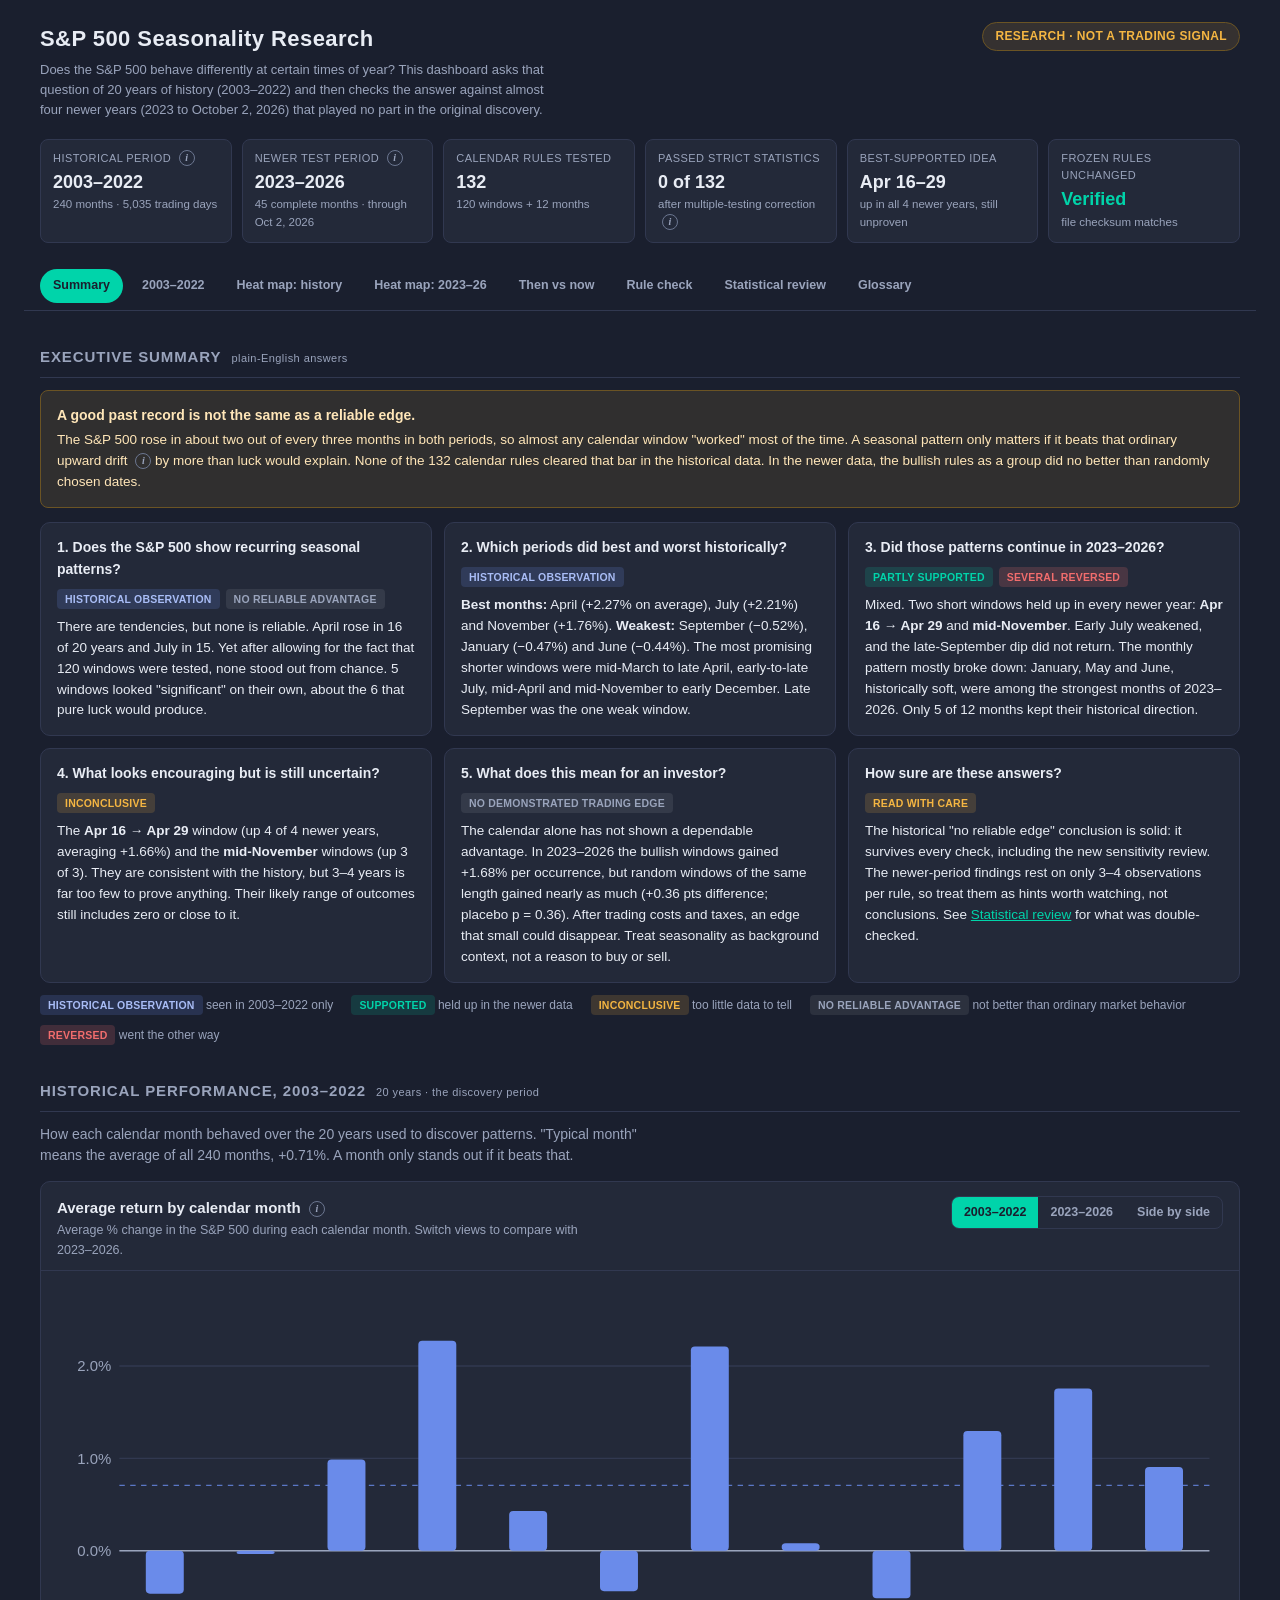
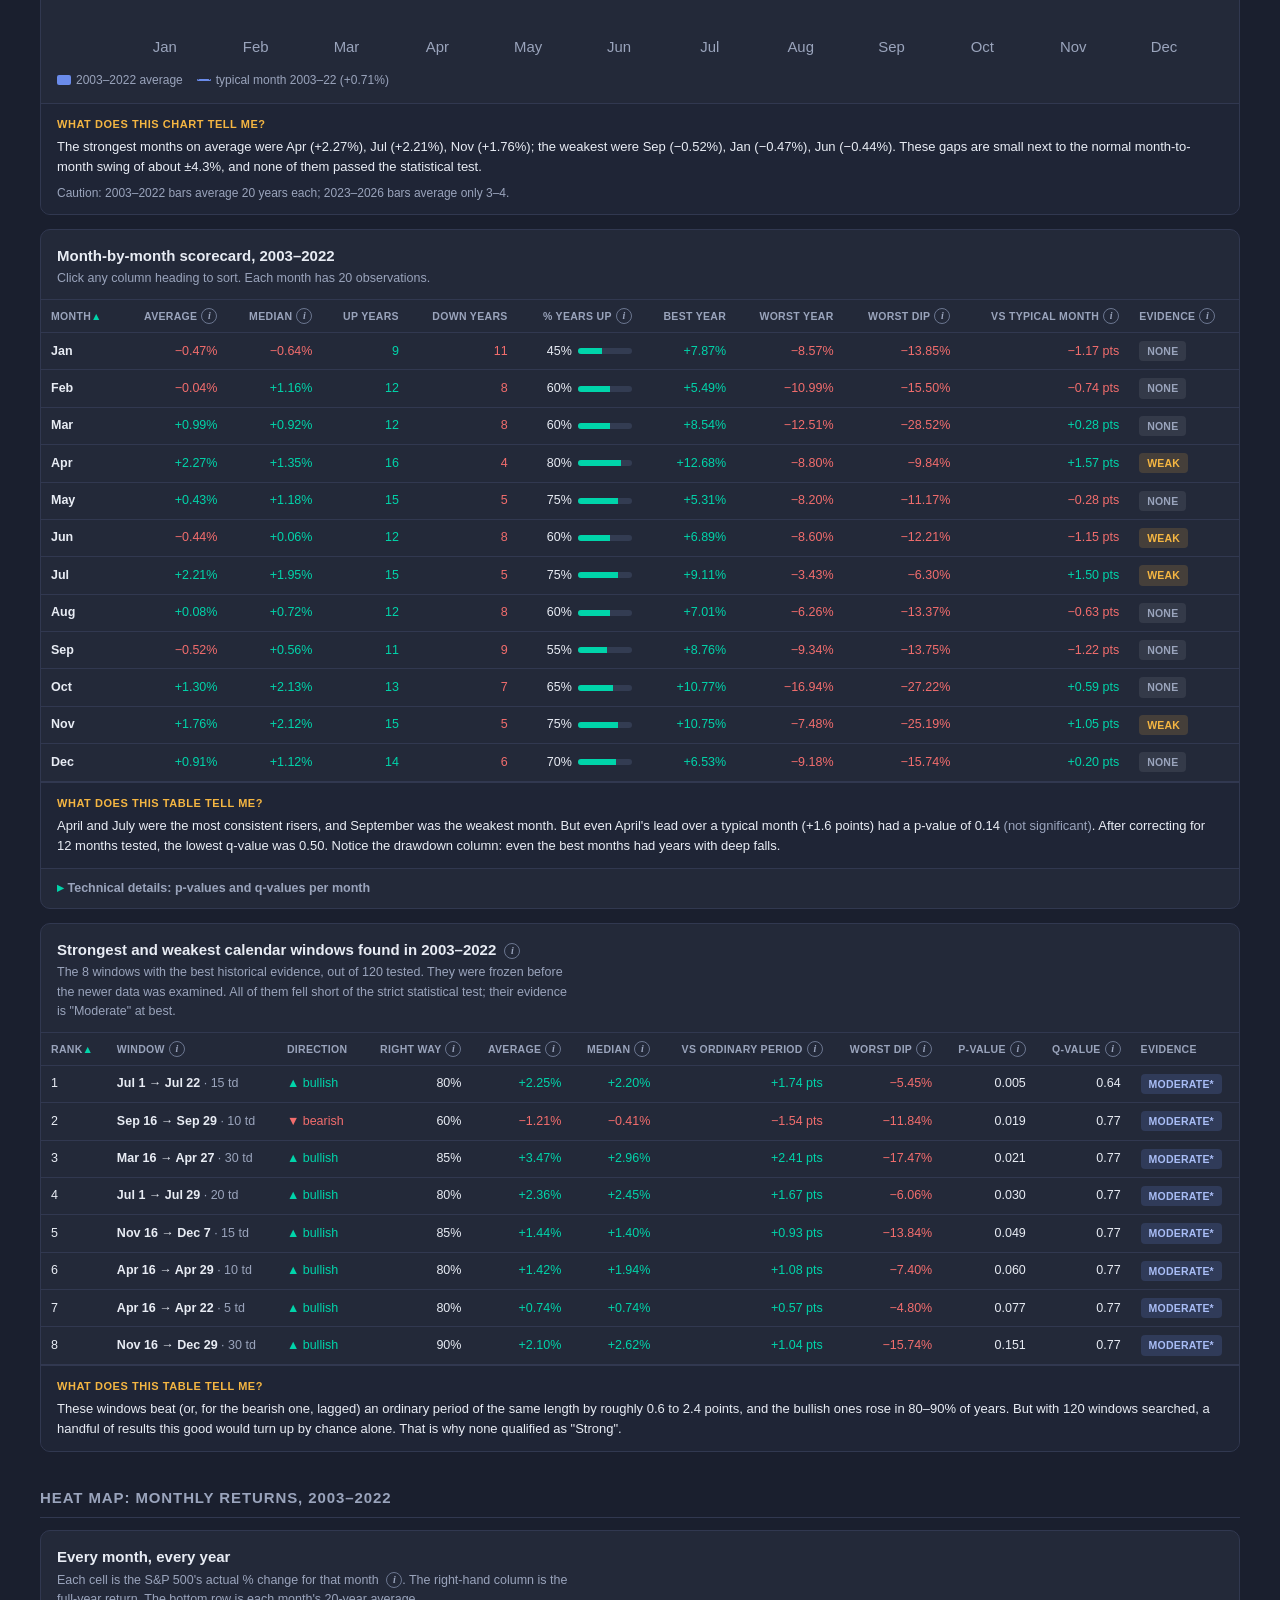
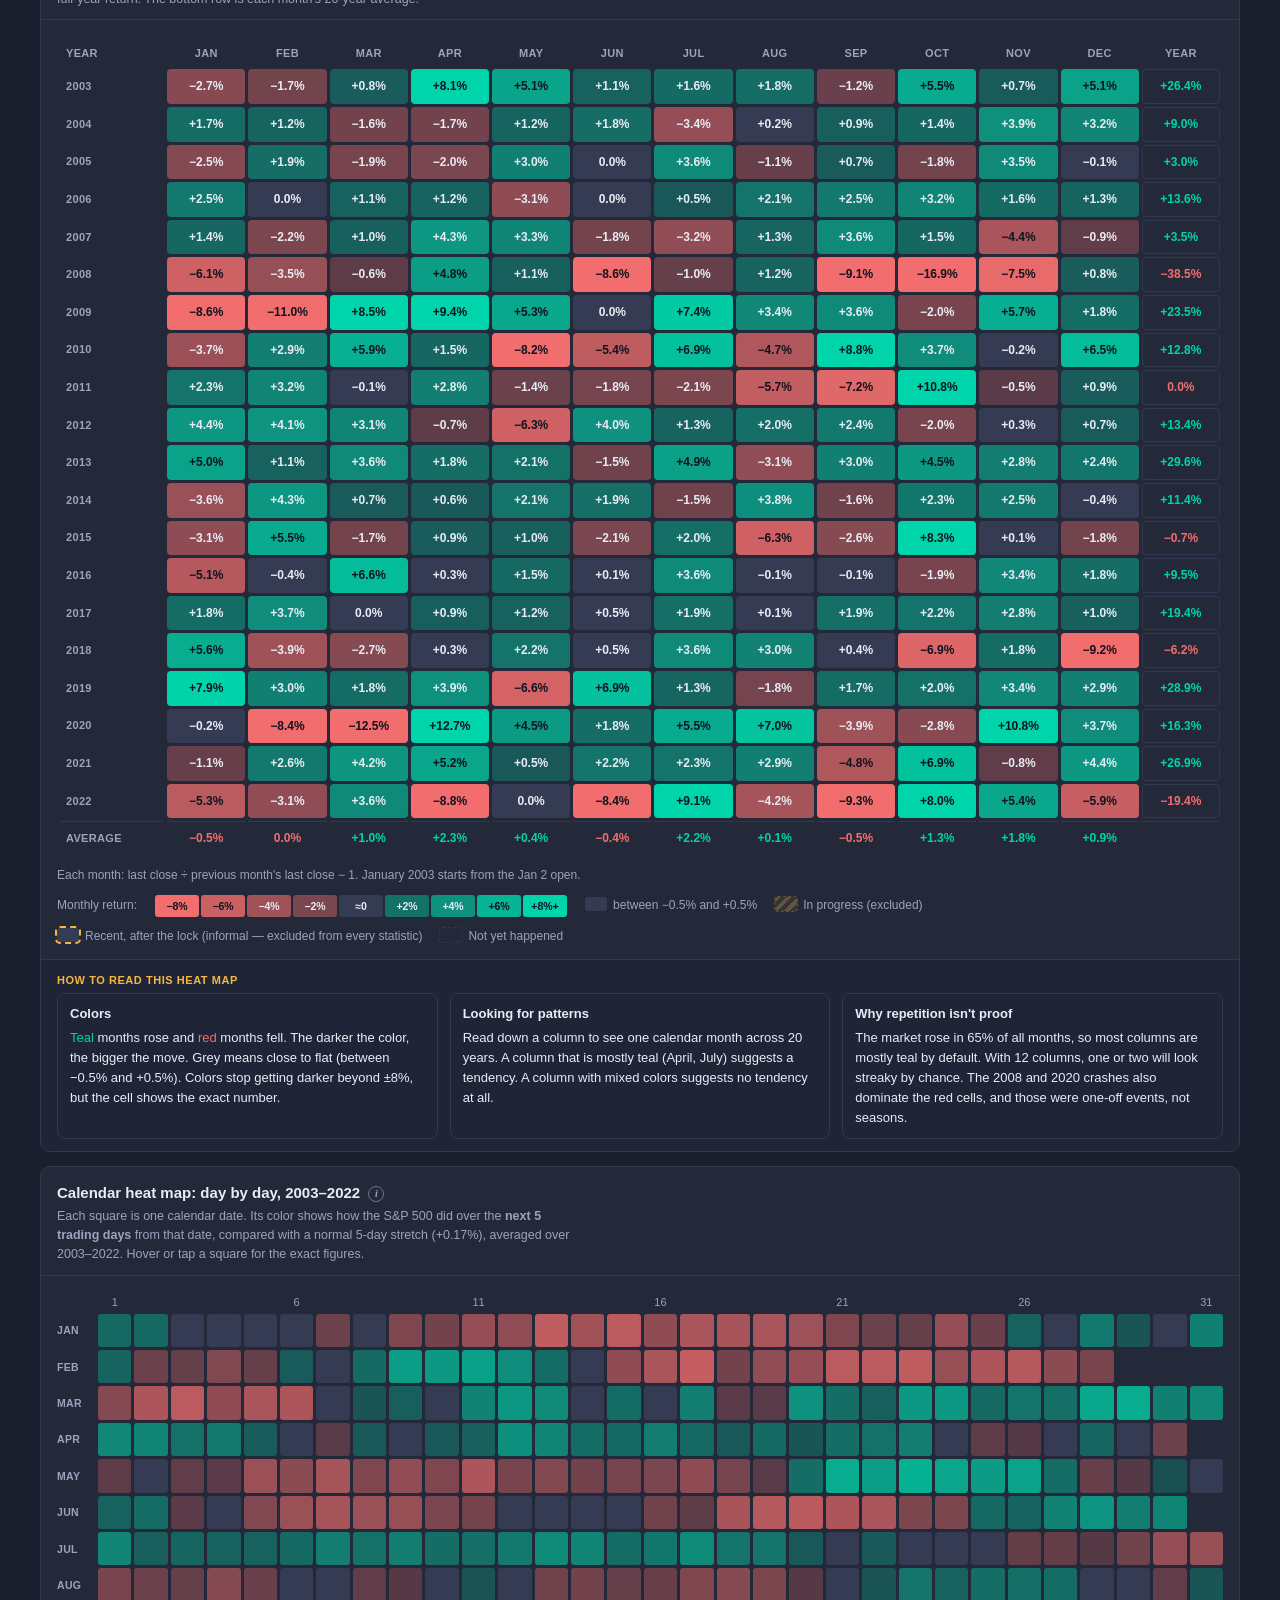
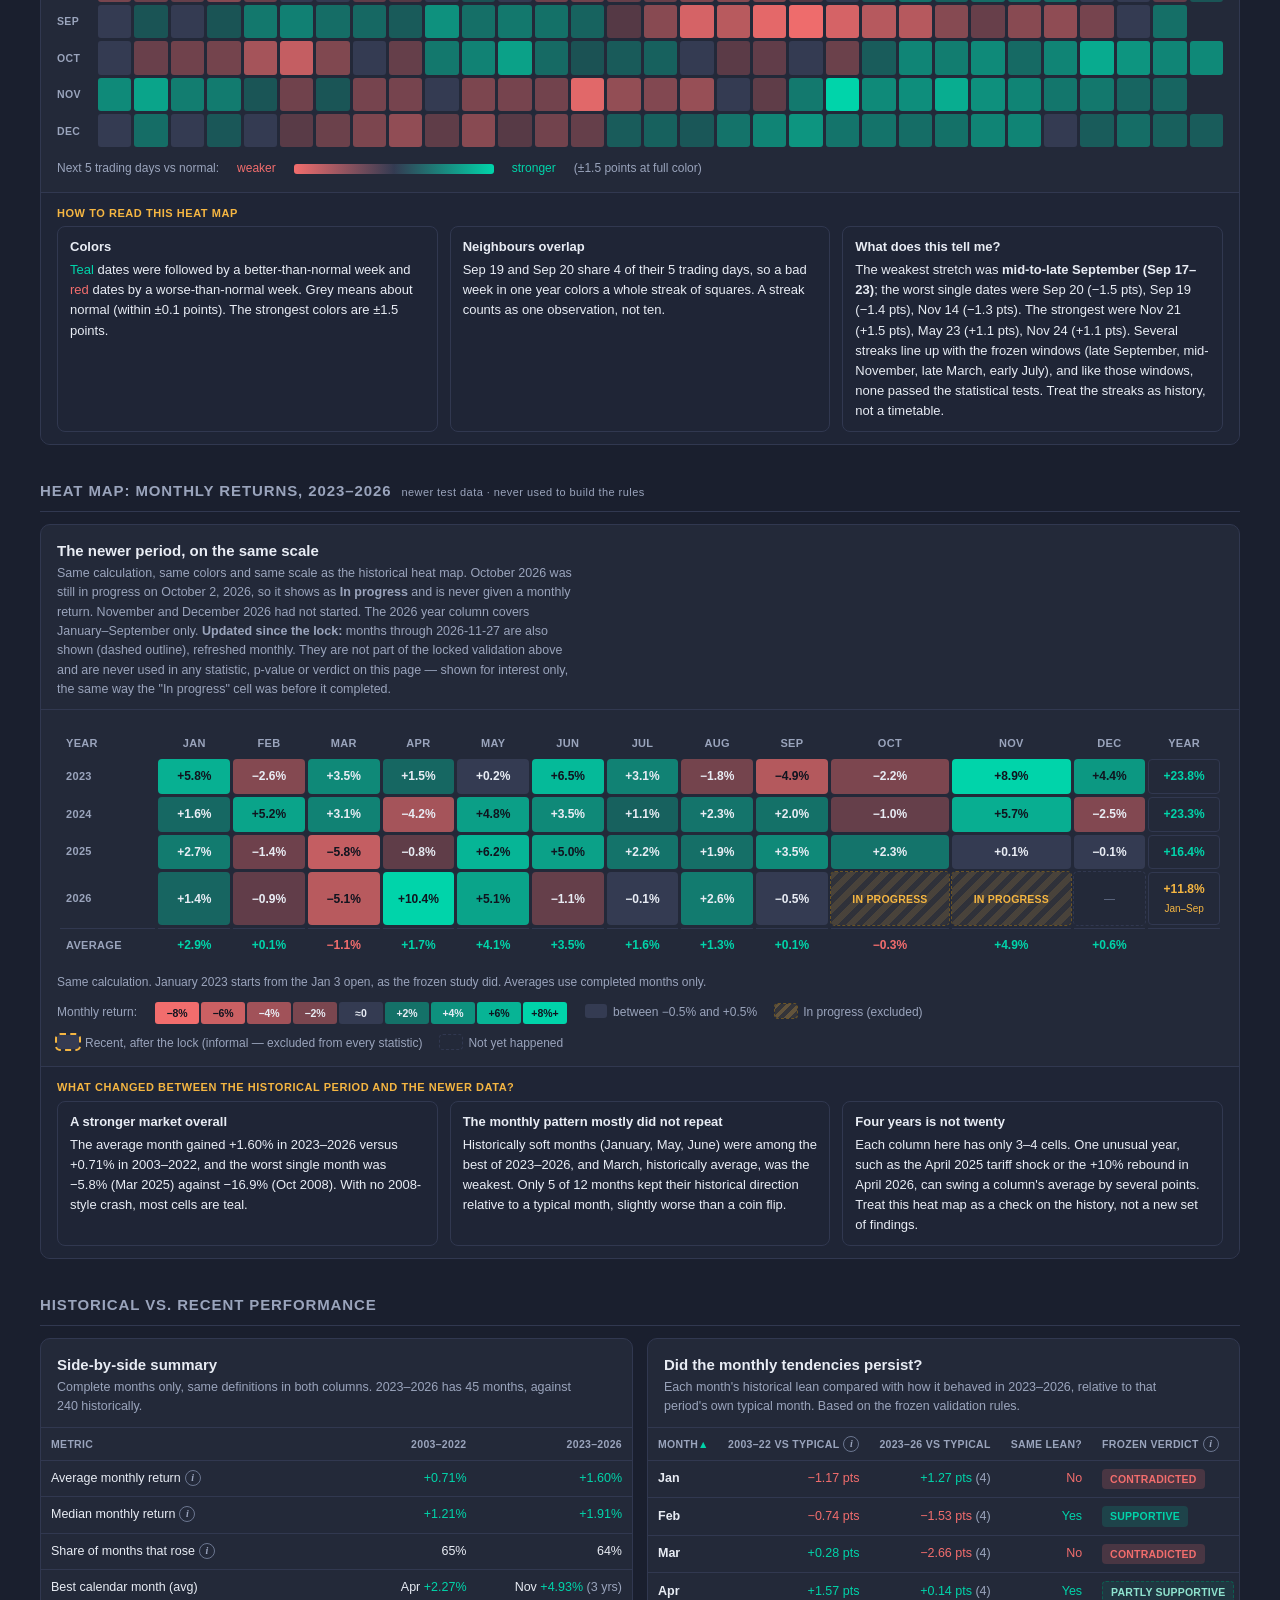
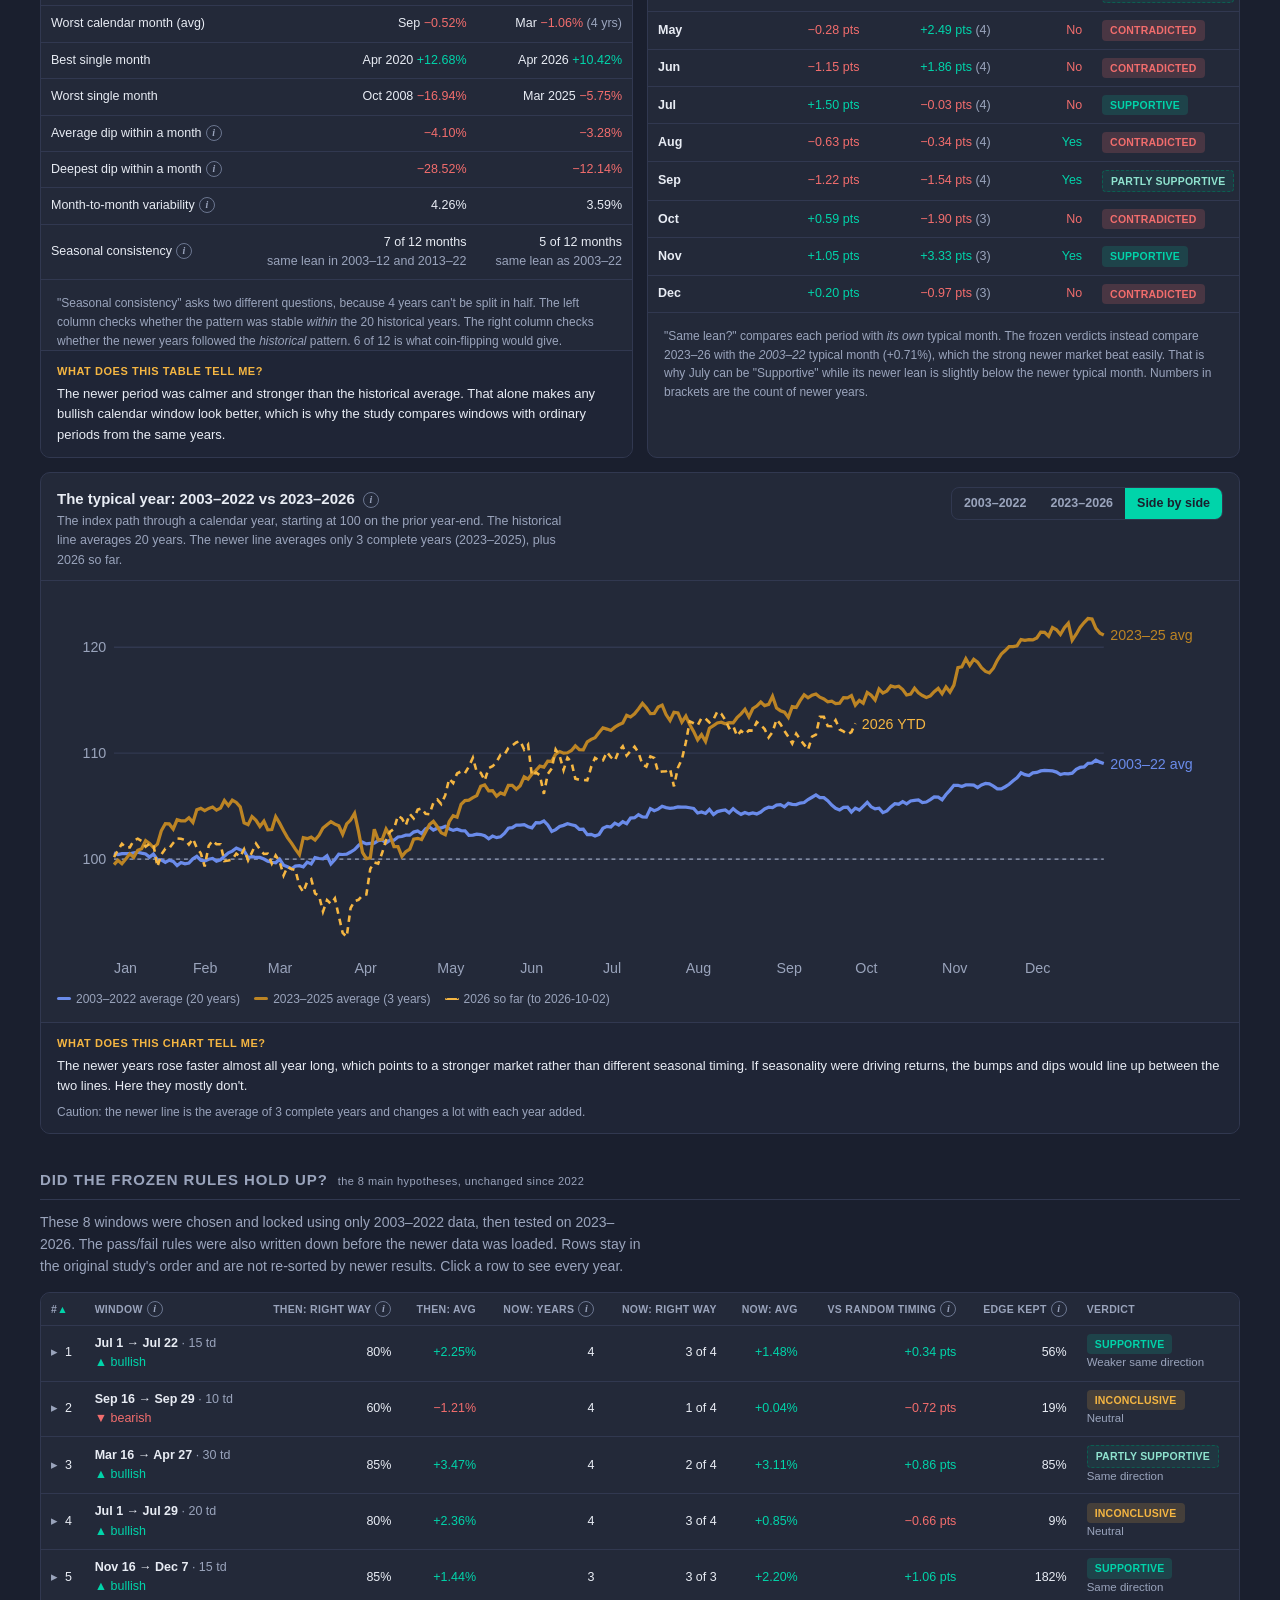
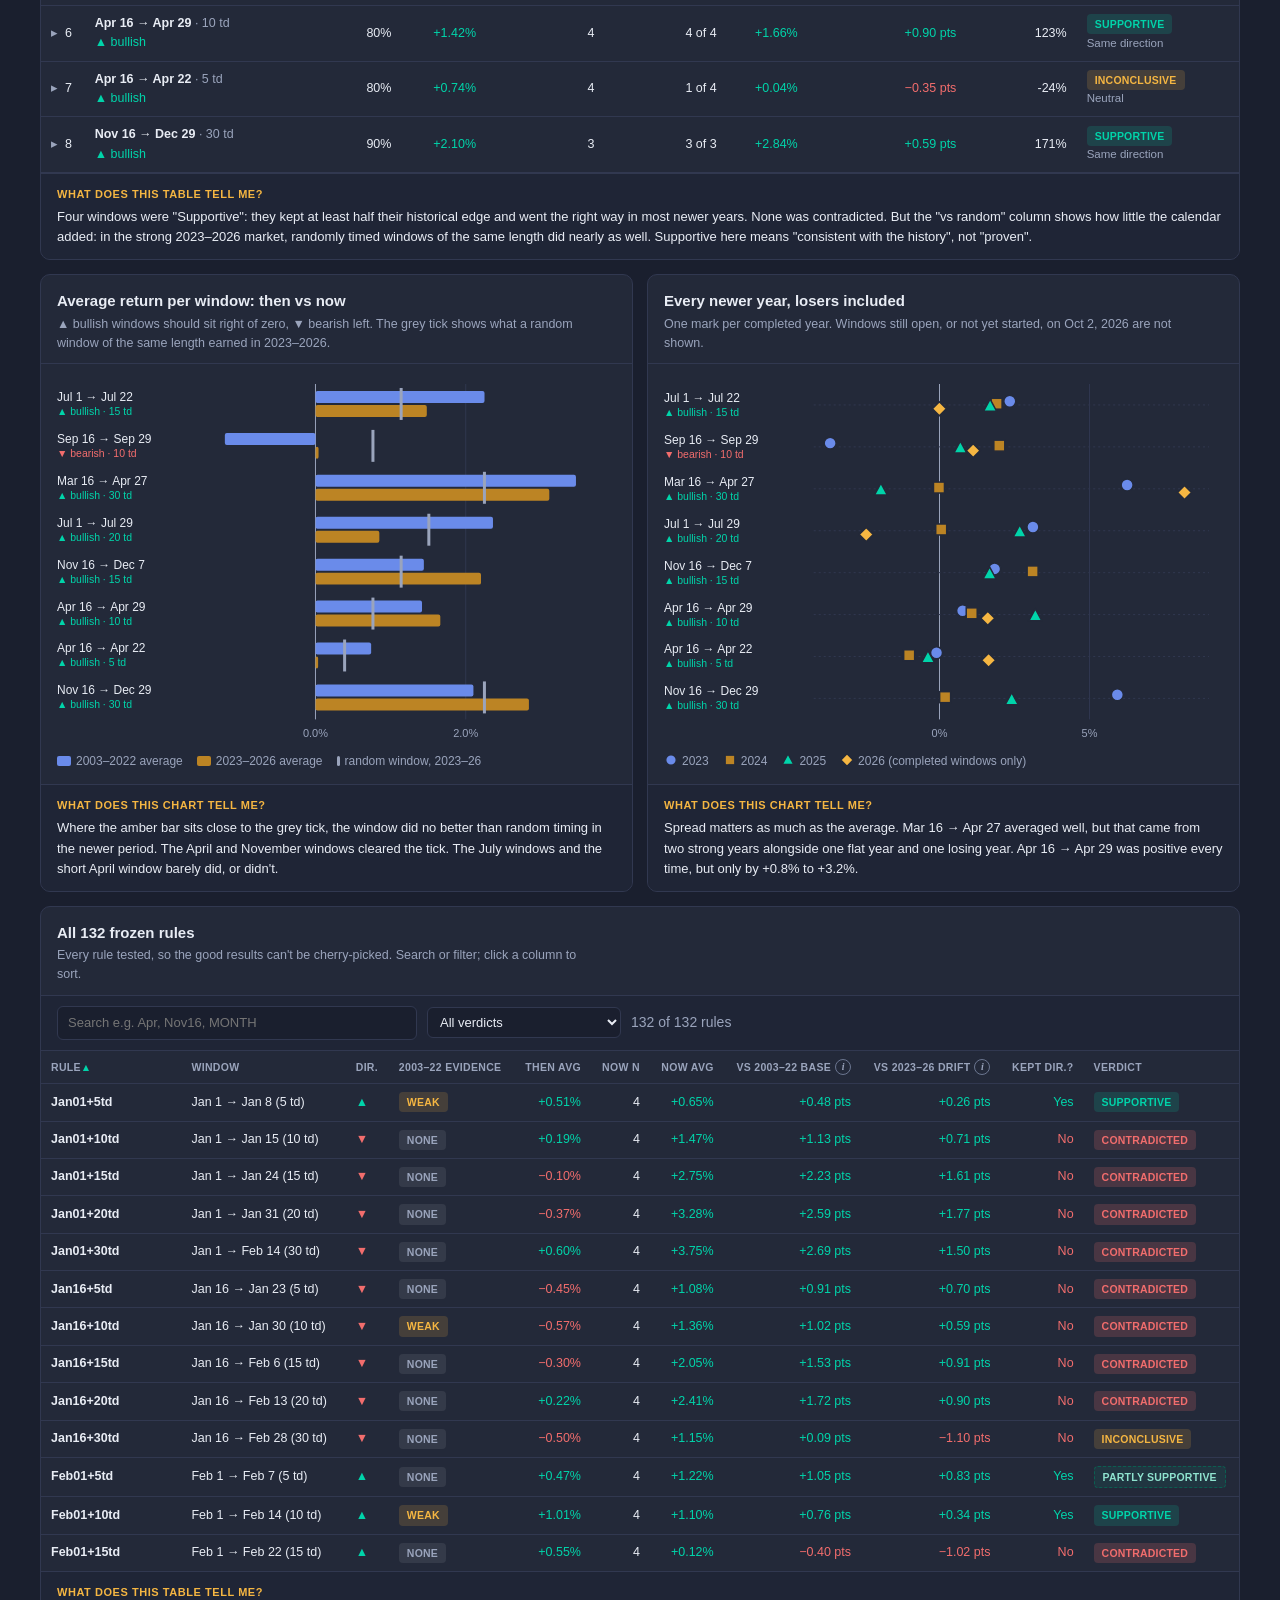
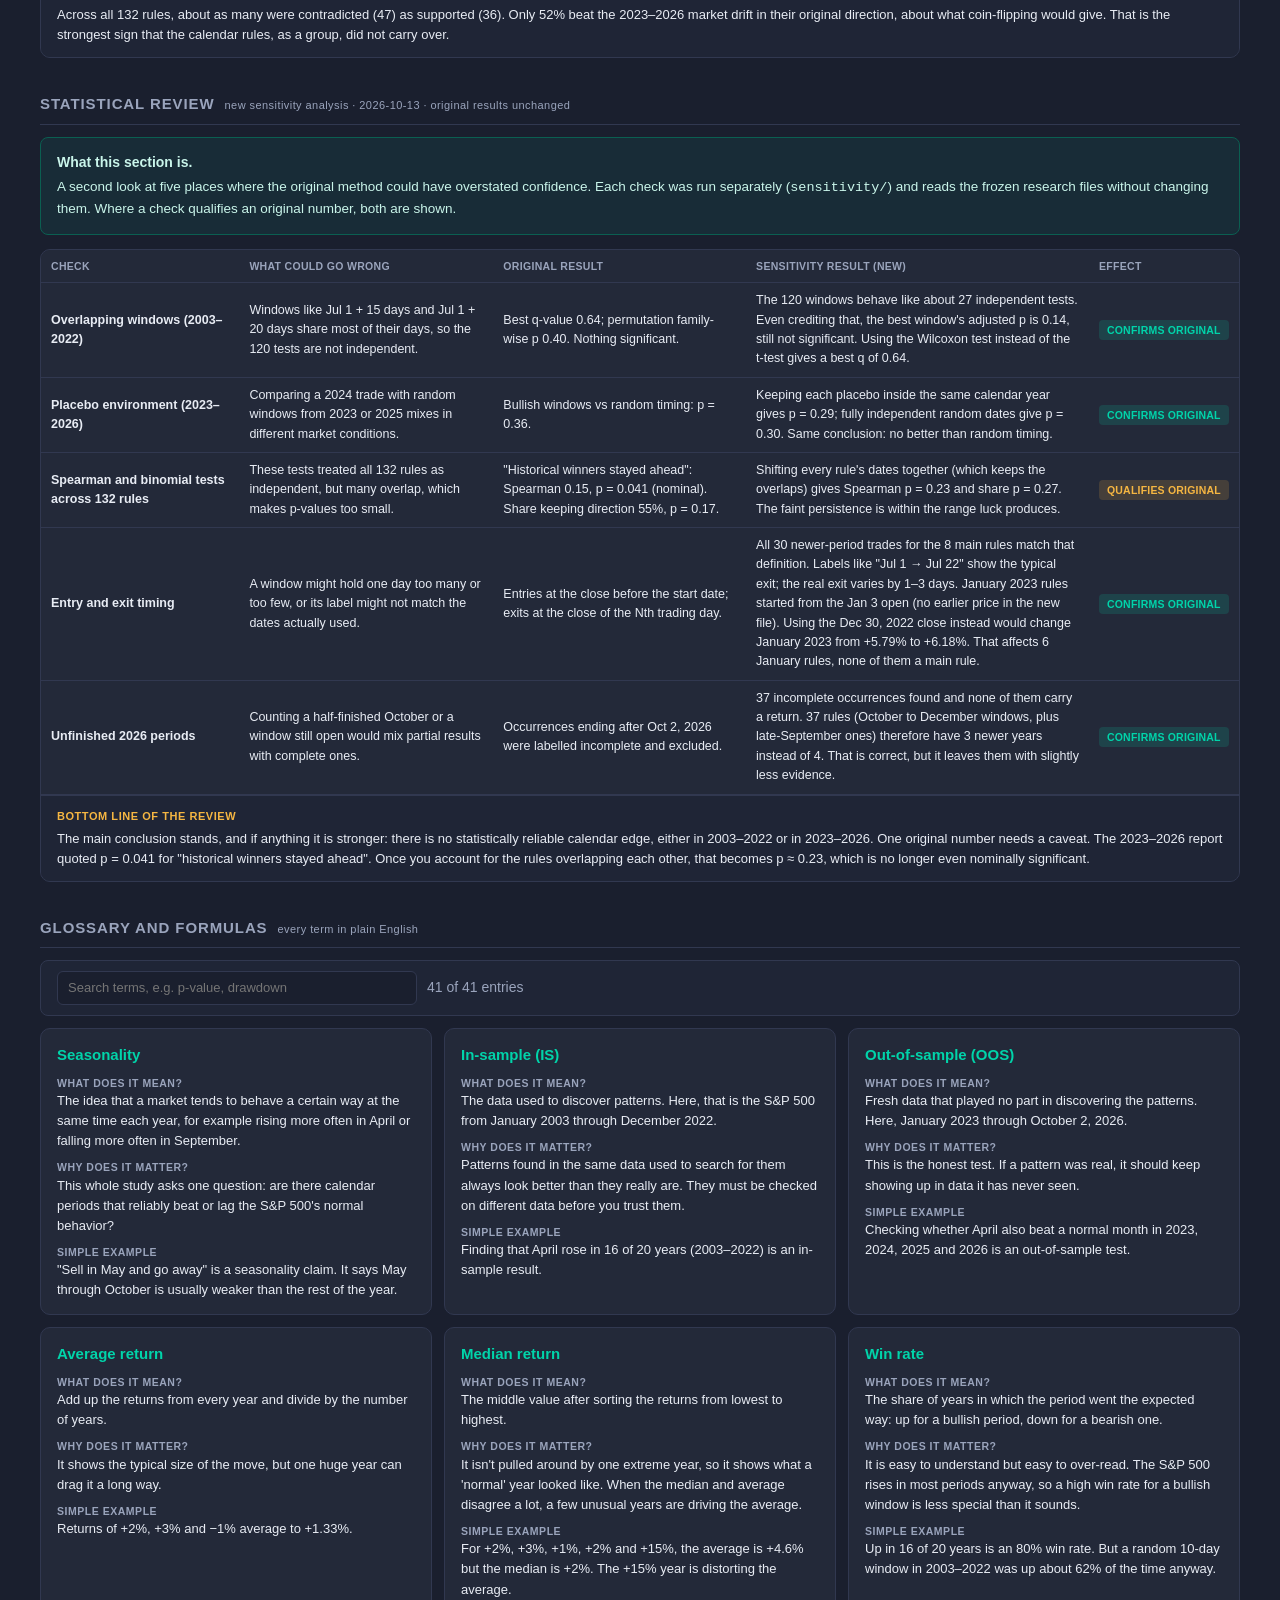
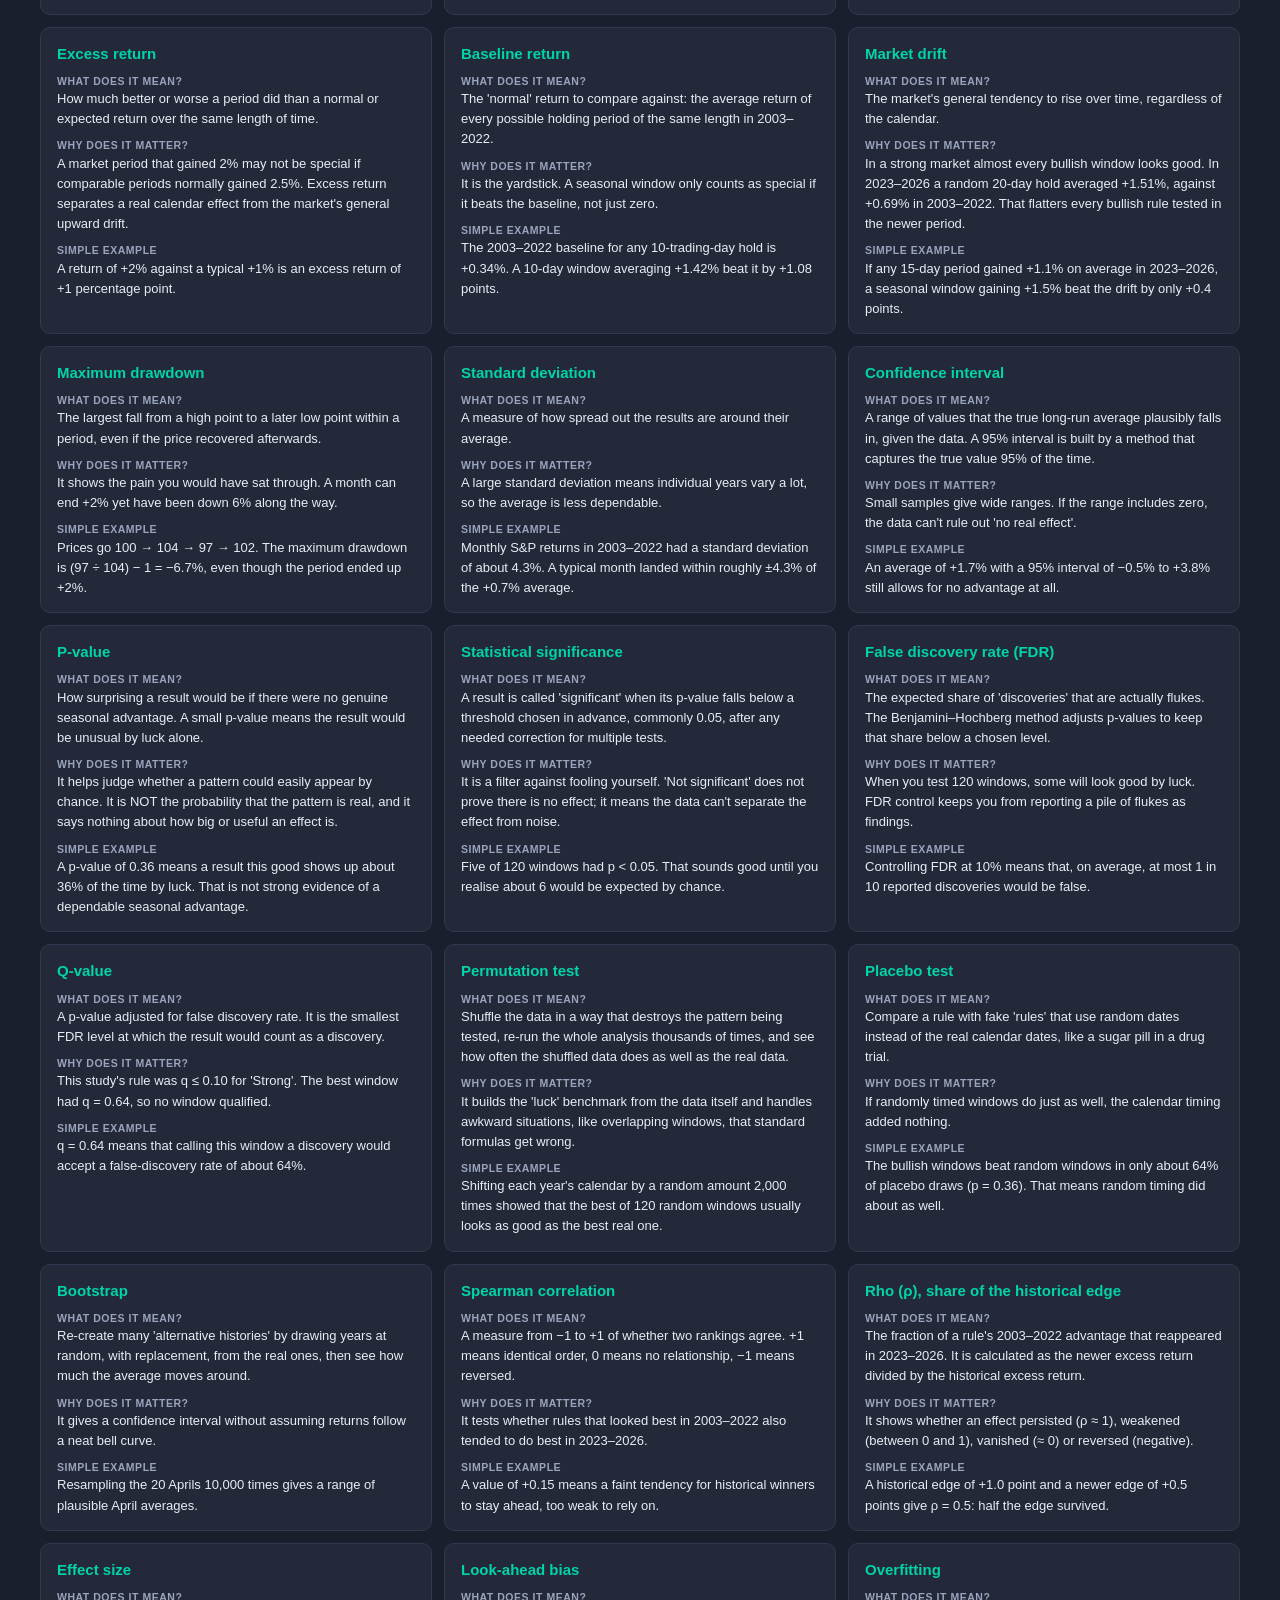
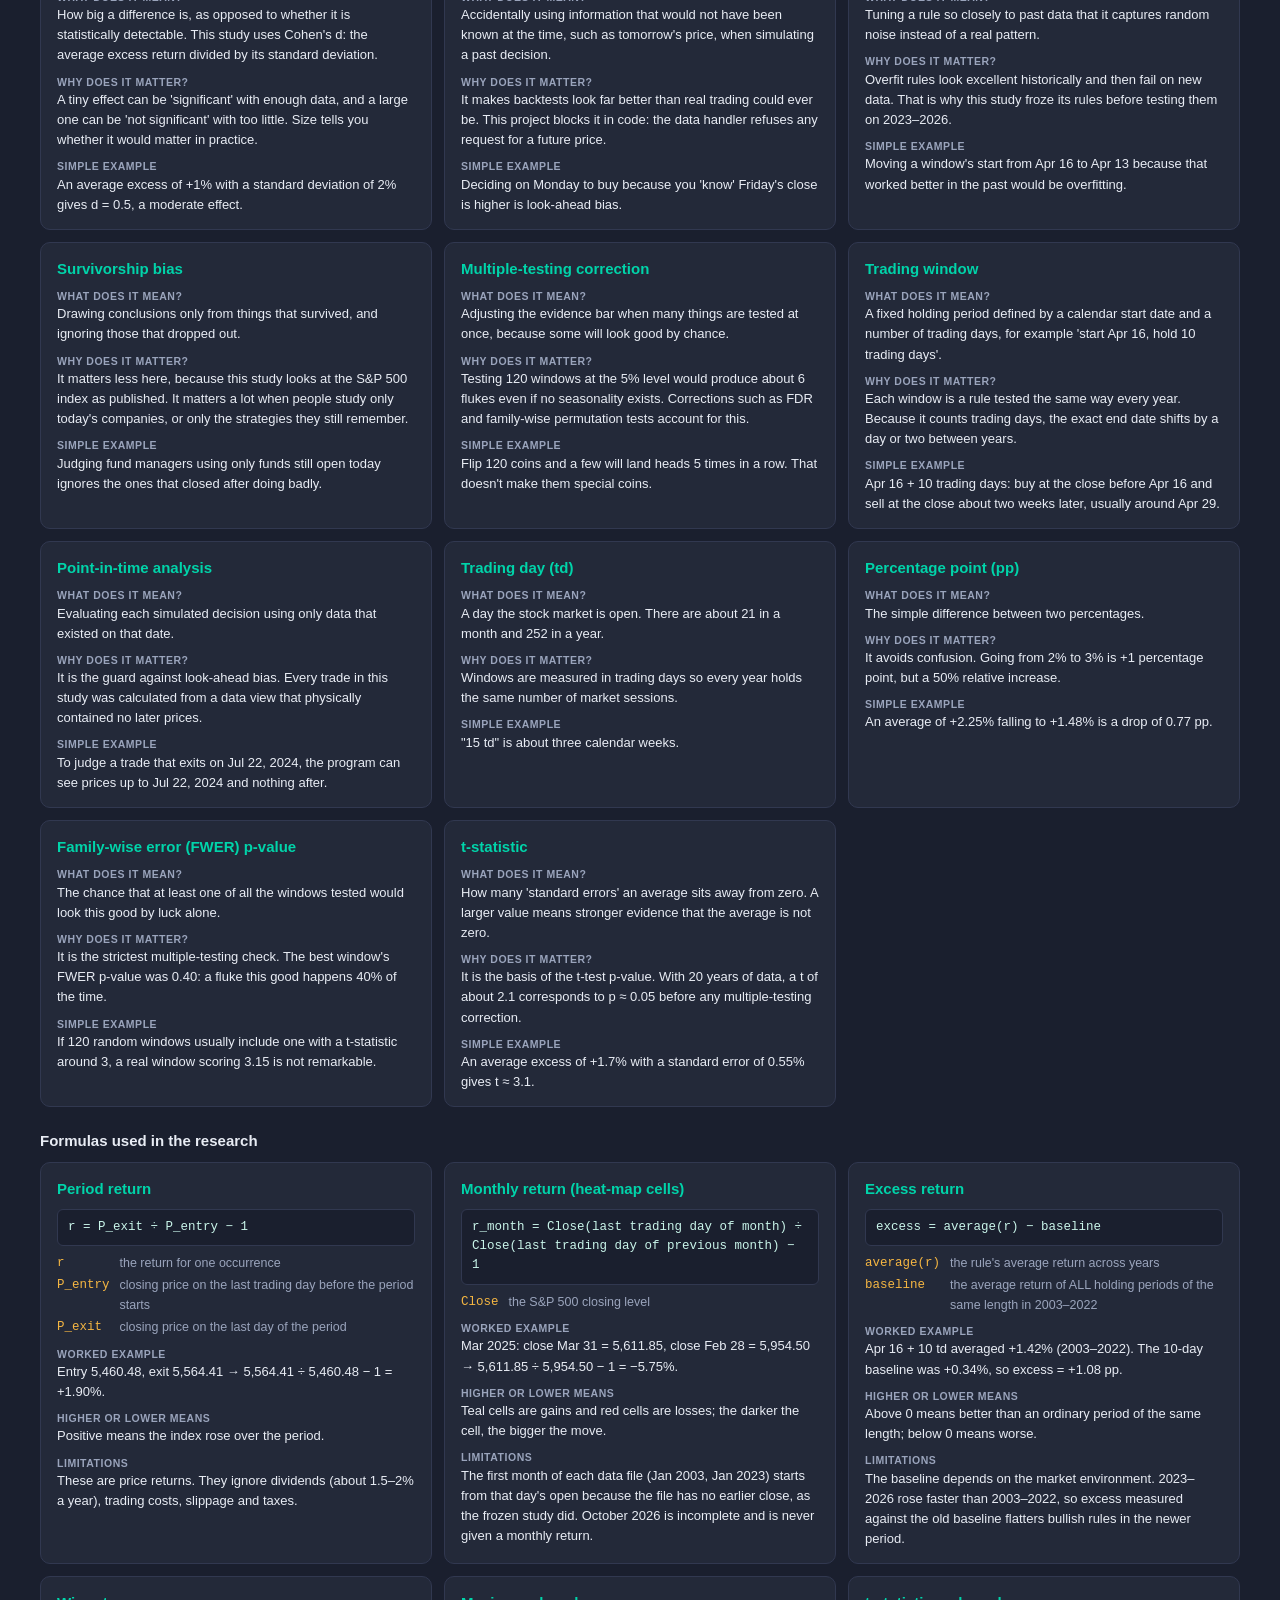
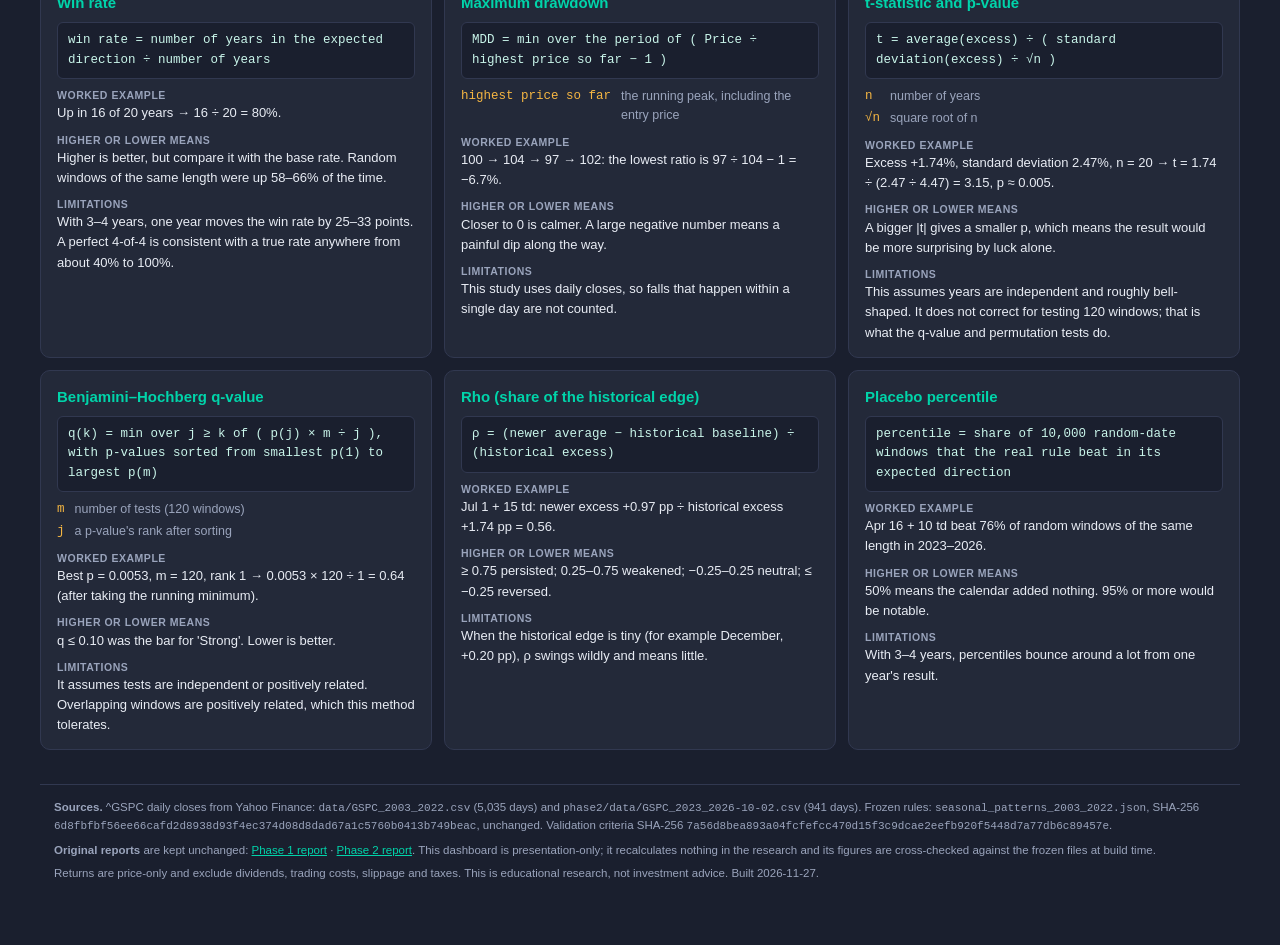
==== commit 310256f5: "Monthly dashboard refresh - 2026-11-27" ====
--- a/dashboard/index.html
+++ b/dashboard/index.html
@@ -140,6 +140,7 @@
 table.heat tr.avg th { border-top: 1px solid var(--border); }
 table.heat td.partial { background: repeating-linear-gradient(135deg, rgba(245,182,66,0.18) 0 6px, rgba(245,182,66,0.06) 6px 12px); color: var(--highlight); font-size: 10.5px; text-transform: uppercase; letter-spacing: 0.02em; outline: 1px dashed #6b5424; }
 table.heat td.future { background: transparent; color: var(--neutral); font-weight: 400; font-size: 11px; outline: 1px dashed var(--border); }
+table.heat td.recent { outline: 2px dashed var(--highlight); outline-offset: -2px; }
 .legend-row { display: flex; flex-wrap: wrap; gap: 10px 18px; align-items: center; font-size: 12px; color: var(--text-dim); margin-top: 10px; }
 .legend-scale { display: inline-flex; flex-wrap: wrap; gap: 2px; align-items: center; }
 .legend-scale span { display: inline-block; min-width: 44px; padding: 3px 4px; border-radius: 3px; text-align: center; font-size: 10.5px; font-weight: 700; }
@@ -433,12 +434,12 @@
 <footer class="disclaimer">
   <div><b>Sources.</b> ^GSPC daily closes from Yahoo Finance: <code>data/GSPC_2003_2022.csv</code> (5,035 days) and <code>phase2/data/GSPC_2023_2026-10-02.csv</code> (941 days). Frozen rules: <code>seasonal_patterns_2003_2022.json</code>, SHA-256 <code>6d8fbfbf56ee66cafd2d8938d93f4ec374d08d8dad67a1c5760b0413b749beac</code>, unchanged. Validation criteria SHA-256 <code>7a56d8bea893a04fcfefcc470d15f3c9dcae2eefb920f5448d7a77db6c89457e</code>.</div>
   <div><b>Original reports</b> are kept unchanged: <a href="../docs/phase1_report.html">Phase 1 report</a> · <a href="../docs/phase2_oos_report.html">Phase 2 report</a>. This dashboard is presentation-only; it recalculates nothing in the research and its figures are cross-checked against the frozen files at build time.</div>
-  <div>Returns are price-only and exclude dividends, trading costs, slippage and taxes. This is educational research, not investment advice. Built 2026-10-13.</div>
+  <div>Returns are price-only and exclude dividends, trading costs, slippage and taxes. This is educational research, not investment advice. Built 2026-11-27.</div>
 </footer>
 </div>
 
 <script>
-const DATA = {"meta":{"is_first":"2003-01-02","is_last":"2022-12-30","is_days":5035,"oos_first":"2023-01-03","oos_last":"2026-10-02","oos_days":941,"frozen_sha":"6d8fbfbf56ee66cafd2d8938d93f4ec374d08d8dad67a1c5760b0413b749beac","criteria_sha":"7a56d8bea893a04fcfefcc470d15f3c9dcae2eefb920f5448d7a77db6c89457e","oos_months_complete":45,"oos_months_partial":1},"heat":{"is_":[{"year":2003,"cells":[{"state":"complete","ret":-0.027415,"mdd":-0.093435},{"state":"complete","ret":-0.017004,"mdd":-0.049923},{"state":"complete","ret":0.008358,"mdd":-0.053149},{"state":"complete","ret":0.081044,"mdd":-0.021991},{"state":"complete","ret":0.050899,"mdd":-0.028458},{"state":"complete","ret":0.011322,"mdd":-0.036732},{"state":"complete","ret":0.016224,"mdd":-0.028814},{"state":"complete","ret":0.017873,"mdd":-0.025093},{"state":"complete","ret":-0.011944,"mdd":-0.04195},{"state":"complete","ret":0.054961,"mdd":-0.020151},{"state":"complete","ret":0.007129,"mdd":-0.023956},{"state":"complete","ret":0.050766,"mdd":-0.010345}],"year_ret":0.26380399932819865,"months_in_year":12,"full_year":true},{"year":2004,"cells":[{"state":"complete","ret":0.017276,"mdd":-0.023274},{"state":"complete","ret":0.012209,"mdd":-0.016126},{"state":"complete","ret":-0.016359,"mdd":-0.056645},{"state":"complete","ret":-0.016791,"mdd":-0.037607},{"state":"complete","ret":0.012083,"mdd":-0.033374},{"state":"complete","ret":0.017989,"mdd":-0.014788},{"state":"complete","ret":-0.034291,"mdd":-0.049762},{"state":"complete","ret":0.002287,"mdd":-0.039209},{"state":"complete","ret":0.009364,"mdd":-0.022828},{"state":"complete","ret":0.014014,"mdd":-0.041373},{"state":"complete","ret":0.038595,"mdd":-0.011679},{"state":"complete","ret":0.032458,"mdd":-0.012003}],"year_ret":0.08993452410946734,"months_in_year":12,"full_year":true},{"year":2005,"cells":[{"state":"complete","ret":-0.02529,"mdd":-0.039747},{"state":"complete","ret":0.018903,"mdd":-0.02163},{"state":"complete","ret":-0.019118,"mdd":-0.048926},{"state":"complete","ret":-0.020109,"mdd":-0.045033},{"state":"complete","ret":0.029952,"mdd":-0.021029},{"state":"complete","ret":-0.000143,"mdd":-0.021587},{"state":"complete","ret":0.035968,"mdd":-0.00834},{"state":"complete","ret":-0.011222,"mdd":-0.032079},{"state":"complete","ret":0.006949,"mdd":-0.025196},{"state":"complete","ret":-0.017741,"mdd":-0.042293},{"state":"complete","ret":0.035186,"mdd":-0.0148},{"state":"complete","ret":-0.000952,"mdd":-0.01921}],"year_ret":0.030010226581275168,"months_in_year":12,"full_year":true},{"year":2006,"cells":[{"state":"complete","ret":0.025467,"mdd":-0.025259},{"state":"complete","ret":0.000453,"mdd":-0.021583},{"state":"complete","ret":0.011096,"mdd":-0.014722},{"state":"complete","ret":0.012156,"mdd":-0.019999},{"state":"complete","ret":-0.030917,"mdd":-0.052181},{"state":"complete","ret":8.7e-05,"mdd":-0.050092},{"state":"complete","ret":0.005086,"mdd":-0.035698},{"state":"complete","ret":0.021274,"mdd":-0.011185},{"state":"complete","ret":0.024566,"mdd":-0.014643},{"state":"complete","ret":0.031508,"mdd":-0.008452},{"state":"complete","ret":0.016467,"mdd":-0.017161},{"state":"complete","ret":0.012616,"mdd":-0.011443}],"year_ret":0.136194317382607,"months_in_year":12,"full_year":true},{"year":2007,"cells":[{"state":"complete","ret":0.014059,"mdd":-0.013547},{"state":"complete","ret":-0.021846,"mdd":-0.041543},{"state":"complete","ret":0.00998,"mdd":-0.023244},{"state":"complete","ret":0.043291,"mdd":-0.008727},{"state":"complete","ret":0.032549,"mdd":-0.013956},{"state":"complete","ret":-0.017816,"mdd":-0.031484},{"state":"complete","ret":-0.031982,"mdd":-0.062978},{"state":"complete","ret":0.012864,"mdd":-0.060628},{"state":"complete","ret":0.035794,"mdd":-0.025325},{"state":"complete","ret":0.014822,"mdd":-0.041223},{"state":"complete","ret":-0.044043,"mdd":-0.091753},{"state":"complete","ret":-0.008629,"mdd":-0.046215}],"year_ret":0.03529573066347935,"months_in_year":12,"full_year":true},{"year":2008,"cells":[{"state":"complete","ret":-0.061163,"mdd":-0.107508},{"state":"complete","ret":-0.034761,"mdd":-0.049426},{"state":"complete","ret":-0.00596,"mdd":-0.045235},{"state":"complete","ret":0.047547,"mdd":-0.032218},{"state":"complete","ret":0.010674,"mdd":-0.035538},{"state":"complete","ret":-0.085962,"mdd":-0.089505},{"state":"complete","ret":-0.009859,"mdd":-0.054479},{"state":"complete","ret":0.01219,"mdd":-0.029594},{"state":"complete","ret":-0.090791,"mdd":-0.137516},{"state":"complete","ret":-0.169425,"mdd":-0.272163},{"state":"complete","ret":-0.074849,"mdd":-0.251862},{"state":"complete","ret":0.007822,"mdd":-0.089295}],"year_ret":-0.3848579306090669,"months_in_year":12,"full_year":true},{"year":2009,"cells":[{"state":"complete","ret":-0.085657,"mdd":-0.138526},{"state":"complete","ret":-0.109931,"mdd":-0.154962},{"state":"complete","ret":0.085404,"mdd":-0.079664},{"state":"complete","ret":0.093925,"mdd":-0.04279},{"state":"complete","ret":0.053081,"mdd":-0.04988},{"state":"complete","ret":0.000196,"mdd":-0.056193},{"state":"complete","ret":0.074142,"mdd":-0.04787},{"state":"complete","ret":0.03356,"mdd":-0.032585},{"state":"complete","ret":0.035723,"mdd":-0.025456},{"state":"complete","ret":-0.019762,"mdd":-0.056216},{"state":"complete","ret":0.057364,"mdd":-0.017233},{"state":"complete","ret":0.017771,"mdd":-0.016183}],"year_ret":0.23454190488340743,"months_in_year":12,"full_year":true},{"year":2010,"cells":[{"state":"complete","ret":-0.036974,"mdd":-0.066387},{"state":"complete","ret":0.028514,"mdd":-0.042218},{"state":"complete","ret":0.058796,"mdd":-0.007188},{"state":"complete","ret":0.014759,"mdd":-0.027578},{"state":"complete","ret":-0.081976,"mdd":-0.111715},{"state":"complete","ret":-0.053882,"mdd":-0.077673},{"state":"complete","ret":0.068778,"mdd":-0.028819},{"state":"complete","ret":-0.047449,"mdd":-0.071441},{"state":"complete","ret":0.087551,"mdd":-0.015647},{"state":"complete","ret":0.036856,"mdd":-0.015877},{"state":"complete","ret":-0.00229,"mdd":-0.038757},{"state":"complete","ret":0.0653,"mdd":-0.005122}],"year_ret":0.1278271385376013,"months_in_year":12,"full_year":true},{"year":2011,"cells":[{"state":"complete","ret":0.022646,"mdd":-0.017853},{"state":"complete","ret":0.031957,"mdd":-0.027483},{"state":"complete","ret":-0.001047,"mdd":-0.055666},{"state":"complete","ret":0.028495,"mdd":-0.022762},{"state":"complete","ret":-0.013501,"mdd":-0.034709},{"state":"complete","ret":-0.018257,"mdd":-0.059307},{"state":"complete","ret":-0.021474,"mdd":-0.045033},{"state":"complete","ret":-0.056791,"mdd":-0.133733},{"state":"complete","ret":-0.071762,"mdd":-0.073288},{"state":"complete","ret":0.107723,"mdd":-0.028451},{"state":"complete","ret":-0.005059,"mdd":-0.091894},{"state":"complete","ret":0.008533,"mdd":-0.044139}],"year_ret":-3.183666393669071e-05,"months_in_year":12,"full_year":true},{"year":2012,"cells":[{"state":"complete","ret":0.043583,"mdd":-0.010294},{"state":"complete","ret":0.040589,"mdd":-0.006886},{"state":"complete","ret":0.031332,"mdd":-0.022364},{"state":"complete","ret":-0.007497,"mdd":-0.042599},{"state":"complete","ret":-0.062651,"mdd":-0.078673},{"state":"complete","ret":0.039555,"mdd":-0.032593},{"state":"complete","ret":0.012598,"mdd":-0.028573},{"state":"complete","ret":0.019763,"mdd":-0.013172},{"state":"complete","ret":0.024236,"mdd":-0.022139},{"state":"complete","ret":-0.019789,"mdd":-0.036027},{"state":"complete","ret":0.002847,"mdd":-0.052549},{"state":"complete","ret":0.007068,"mdd":-0.030661}],"year_ret":0.13405690926621072,"months_in_year":12,"full_year":true},{"year":2013,"cells":[{"state":"complete","ret":0.050428,"mdd":-0.006453},{"state":"complete","ret":0.011061,"mdd":-0.028146},{"state":"complete","ret":0.035988,"mdd":-0.01115},{"state":"complete","ret":0.018086,"mdd":-0.032485},{"state":"complete","ret":0.020763,"mdd":-0.023018},{"state":"complete","ret":-0.014999,"mdd":-0.047657},{"state":"complete","ret":0.049462,"mdd":-0.006016},{"state":"complete","ret":-0.031298,"mdd":-0.046319},{"state":"complete","ret":0.02975,"mdd":-0.025482},{"state":"complete","ret":0.044596,"mdd":-0.023333},{"state":"complete","ret":0.028049,"mdd":-0.013183},{"state":"complete","ret":0.023563,"mdd":-0.018276}],"year_ret":0.2960124957332442,"months_in_year":12,"full_year":true},{"year":2014,"cells":[{"state":"complete","ret":-0.035583,"mdd":-0.040132},{"state":"complete","ret":0.043117,"mdd":-0.022832},{"state":"complete","ret":0.006932,"mdd":-0.019653},{"state":"complete","ret":0.006201,"mdd":-0.039775},{"state":"complete","ret":0.02103,"mdd":-0.014019},{"state":"complete","ret":0.019058,"mdd":-0.010844},{"state":"complete","ret":-0.01508,"mdd":-0.028828},{"state":"complete","ret":0.037655,"mdd":-0.015173},{"state":"complete","ret":-0.015514,"mdd":-0.022557},{"state":"complete","ret":0.023201,"mdd":-0.055671},{"state":"complete","ret":0.024534,"mdd":-0.002948},{"state":"complete","ret":-0.004189,"mdd":-0.049451}],"year_ret":0.11390633786748117,"months_in_year":12,"full_year":true},{"year":2015,"cells":[{"state":"complete","ret":-0.031041,"mdd":-0.033688},{"state":"complete","ret":0.054893,"mdd":-0.007651},{"state":"complete","ret":-0.017396,"mdd":-0.036436},{"state":"complete","ret":0.008521,"mdd":-0.015196},{"state":"complete","ret":0.010491,"mdd":-0.01624},{"state":"complete","ret":-0.021012,"mdd":-0.031334},{"state":"complete","ret":0.019742,"mdd":-0.028493},{"state":"complete","ret":-0.062581,"mdd":-0.112429},{"state":"complete","ret":-0.026443,"mdd":-0.056903},{"state":"complete","ret":0.082983,"mdd":-0.01151},{"state":"complete","ret":0.000505,"mdd":-0.041118},{"state":"complete","ret":-0.01753,"mdd":-0.046171}],"year_ret":-0.007265997205823327,"months_in_year":12,"full_year":true},{"year":2016,"cells":[{"state":"complete","ret":-0.050735,"mdd":-0.090321},{"state":"complete","ret":-0.004128,"mdd":-0.057292},{"state":"complete","ret":0.065991,"mdd":-0.01124},{"state":"complete","ret":0.002699,"mdd":-0.017646},{"state":"complete","ret":0.015325,"mdd":-0.021277},{"state":"complete","ret":0.000911,"mdd":-0.055957},{"state":"complete","ret":0.03561,"mdd":-0.006847},{"state":"complete","ret":-0.001219,"mdd":-0.009639},{"state":"complete","ret":-0.001234,"mdd":-0.027766},{"state":"complete","ret":-0.019426,"mdd":-0.019426},{"state":"complete","ret":0.034175,"mdd":-0.01927},{"state":"complete","ret":0.018201,"mdd":-0.014478}],"year_ret":0.09535022667283699,"months_in_year":12,"full_year":true},{"year":2017,"cells":[{"state":"complete","ret":0.017884,"mdd":-0.008484},{"state":"complete","ret":0.037198,"mdd":-0.002578},{"state":"complete","ret":-0.000389,"mdd":-0.022692},{"state":"complete","ret":0.009091,"mdd":-0.014293},{"state":"complete","ret":0.011576,"mdd":-0.018853},{"state":"complete","ret":0.004814,"mdd":-0.013891},{"state":"complete","ret":0.019349,"mdd":-0.009369},{"state":"complete","ret":0.000546,"mdd":-0.022314},{"state":"complete","ret":0.019303,"mdd":-0.007551},{"state":"complete","ret":0.022188,"mdd":-0.007013},{"state":"complete","ret":0.028083,"mdd":-0.011471},{"state":"complete","ret":0.009832,"mdd":-0.006916}],"year_ret":0.19419965523287908,"months_in_year":12,"full_year":true},{"year":2018,"cells":[{"state":"complete","ret":0.056179,"mdd":-0.017557},{"state":"complete","ret":-0.038947,"mdd":-0.085987},{"state":"complete","ret":-0.026884,"mdd":-0.071166},{"state":"complete","ret":0.002719,"mdd":-0.027349},{"state":"complete","ret":0.021608,"mdd":-0.015889},{"state":"complete","ret":0.004842,"mdd":-0.031297},{"state":"complete","ret":0.036022,"mdd":-0.015274},{"state":"complete","ret":0.030263,"mdd":-0.014022},{"state":"complete","ret":0.004294,"mdd":-0.010284},{"state":"complete","ret":-0.069403,"mdd":-0.097166},{"state":"complete","ret":0.017859,"mdd":-0.064441},{"state":"complete","ret":-0.091777,"mdd":-0.157424}],"year_ret":-0.06237259849620691,"months_in_year":12,"full_year":true},{"year":2019,"cells":[{"state":"complete","ret":0.078684,"mdd":-0.024757},{"state":"complete","ret":0.029729,"mdd":-0.011561},{"state":"complete","ret":0.017924,"mdd":-0.021621},{"state":"complete","ret":0.039313,"mdd":-0.006067},{"state":"complete","ret":-0.065778,"mdd":-0.065778},{"state":"complete","ret":0.06893,"mdd":-0.013676},{"state":"complete","ret":0.013128,"mdd":-0.015031},{"state":"complete","ret":-0.018092,"mdd":-0.0469},{"state":"complete","ret":0.017181,"mdd":-0.015876},{"state":"complete","ret":0.020432,"mdd":-0.029942},{"state":"complete","ret":0.034047,"mdd":-0.005922},{"state":"complete","ret":0.02859,"mdd":-0.015212}],"year_ret":0.28878070225158425,"months_in_year":12,"full_year":true},{"year":2020,"cells":[{"state":"complete","ret":-0.001628,"mdd":-0.031265},{"state":"complete","ret":-0.08411,"mdd":-0.127558},{"state":"complete","ret":-0.125119,"mdd":-0.285203},{"state":"complete","ret":0.126844,"mdd":-0.048007},{"state":"complete","ret":0.045282,"mdd":-0.037605},{"state":"complete","ret":0.018388,"mdd":-0.071244},{"state":"complete","ret":0.055101,"mdd":-0.018434},{"state":"complete","ret":0.070065,"mdd":-0.007969},{"state":"complete","ret":-0.039228,"mdd":-0.096045},{"state":"complete","ret":-0.027666,"mdd":-0.074772},{"state":"complete","ret":0.107546,"mdd":-0.019126},{"state":"complete","ret":0.037121,"mdd":-0.014791}],"year_ret":0.16258923055706131,"months_in_year":12,"full_year":true},{"year":2021,"cells":[{"state":"complete","ret":-0.011137,"mdd":-0.036604},{"state":"complete","ret":0.026091,"mdd":-0.031432},{"state":"complete","ret":0.042439,"mdd":-0.034176},{"state":"complete","ret":0.052425,"mdd":-0.012073},{"state":"complete","ret":0.005486,"mdd":-0.04006},{"state":"complete","ret":0.022214,"mdd":-0.020845},{"state":"complete","ret":0.022748,"mdd":-0.028769},{"state":"complete","ret":0.02899,"mdd":-0.017733},{"state":"complete","ret":-0.047569,"mdd":-0.050565},{"state":"complete","ret":0.069144,"mdd":-0.012986},{"state":"complete","ret":-0.008334,"mdd":-0.029236},{"state":"complete","ret":0.043613,"mdd":-0.03056}],"year_ret":0.26892738661371185,"months_in_year":12,"full_year":true},{"year":2022,"cells":[{"state":"complete","ret":-0.052585,"mdd":-0.097997},{"state":"complete","ret":-0.03136,"mdd":-0.079287},{"state":"complete","ret":0.035773,"mdd":-0.049205},{"state":"complete","ret":-0.087957,"mdd":-0.098352},{"state":"complete","ret":5.3e-05,"mdd":-0.092875},{"state":"complete","ret":-0.08392,"mdd":-0.122114},{"state":"complete","ret":0.091116,"mdd":-0.02876},{"state":"complete","ret":-0.04244,"mdd":-0.081344},{"state":"complete","ret":-0.093396,"mdd":-0.127673},{"state":"complete","ret":0.079863,"mdd":-0.056424},{"state":"complete","ret":0.053753,"mdd":-0.03928},{"state":"complete","ret":-0.058971,"mdd":-0.072765}],"year_ret":-0.1944282720342927,"months_in_year":12,"full_year":true}],"oos":[{"year":2023,"cells":[{"state":"complete","ret":0.057953,"mdd":-0.025066},{"state":"complete","ret":-0.026112,"mdd":-0.050175},{"state":"complete","ret":0.035052,"mdd":-0.047589},{"state":"complete","ret":0.014642,"mdd":-0.023799},{"state":"complete","ret":0.002482,"mdd":-0.025965},{"state":"complete","ret":0.064728,"mdd":-0.021921},{"state":"complete","ret":0.031139,"mdd":-0.012712},{"state":"complete","ret":-0.017716,"mdd":-0.047778},{"state":"complete","ret":-0.048719,"mdd":-0.053643},{"state":"complete","ret":-0.02198,"mdd":-0.059306},{"state":"complete","ret":0.089179,"mdd":-0.008084},{"state":"complete","ret":0.044229,"mdd":-0.014684}],"year_ret":0.2378590762698889,"months_in_year":12,"full_year":true},{"year":2024,"cells":[{"state":"complete","ret":0.015896,"mdd":-0.017013},{"state":"complete","ret":0.051721,"mdd":-0.01461},{"state":"complete","ret":0.031019,"mdd":-0.011374},{"state":"complete","ret":-0.041615,"mdd":-0.054644},{"state":"complete","ret":0.048021,"mdd":-0.016148},{"state":"complete","ret":0.03467,"mdd":-0.007137},{"state":"complete","ret":0.011321,"mdd":-0.047286},{"state":"complete","ret":0.022835,"mdd":-0.060839},{"state":"complete","ret":0.020197,"mdd":-0.042486},{"state":"complete","ret":-0.009897,"mdd":-0.027149},{"state":"complete","ret":0.057301,"mdd":-0.021783},{"state":"complete","ret":-0.02499,"mdd":-0.036647}],"year_ret":0.23309006819949563,"months_in_year":12,"full_year":true},{"year":2025,"cells":[{"state":"complete","ret":0.027016,"mdd":-0.024825},{"state":"complete","ret":-0.014242,"mdd":-0.045992},{"state":"complete","ret":-0.057545,"mdd":-0.072715},{"state":"complete","ret":-0.007625,"mdd":-0.121355},{"state":"complete","ret":0.061524,"mdd":-0.02696},{"state":"complete","ret":0.049607,"mdd":-0.012807},{"state":"complete","ret":0.021667,"mdd":-0.008573},{"state":"complete","ret":0.019067,"mdd":-0.015992},{"state":"complete","ret":0.035324,"mdd":-0.0133},{"state":"complete","ret":0.022687,"mdd":-0.029792},{"state":"complete","ret":0.0013,"mdd":-0.045711},{"state":"complete","ret":-0.000524,"mdd":-0.026021}],"year_ret":0.16387804061119127,"months_in_year":12,"full_year":true},{"year":2026,"cells":[{"state":"complete","ret":0.013663,"mdd":-0.025857},{"state":"complete","ret":-0.008668,"mdd":-0.02552},{"state":"complete","ret":-0.050933,"mdd":-0.078165},{"state":"complete","ret":0.104233,"mdd":-0.008707},{"state":"complete","ret":0.05147,"mdd":-0.019681},{"state":"complete","ret":-0.010646,"mdd":-0.045046},{"state":"complete","ret":-0.001285,"mdd":-0.034221},{"state":"complete","ret":0.026225,"mdd":-0.020237},{"state":"complete","ret":-0.004502,"mdd":-0.025285},{"state":"partial","through":"2026-10-02"},{"state":"future"},{"state":"future"}],"year_ret":0.11774742531590077,"months_in_year":9,"full_year":false}],"is_month_avg":[-0.004650136738035798,-0.0003687498808065681,0.009887057366301761,0.022738147842609864,0.0043016025137312345,-0.004384282248284072,0.022119360292753836,0.0008120066398395465,-0.0051584970655877025,0.012954052812527561,0.017578092126865612,0.009060204812537082],"oos_month_avg":[0.028632032292544407,0.0006744206111241602,-0.010601771748680155,0.017408951656043115,0.040874427277428904,0.03458942854472652,0.015710348162630672,0.012602509664325051,0.0005749062654395731,-0.003063210519646827,0.0492600954816352,0.006238291872130801],"oos_month_n":[4,4,4,4,4,4,4,4,4,3,3,3]},"months":{"is_":[{"m":"Jan","n":20,"avg":-0.004650136738035798,"median":-0.006382376787247068,"pos":9,"neg":11,"pct_pos":0.45,"best":0.07868440166582613,"worst":-0.08565734305805428,"avg_mdd":-0.04615438923009544,"worst_mdd":-0.13852577277513412,"excess":-0.011724208277573495,"frozen_class":"No Meaningful Seasonal Effect","frozen_dir":"bearish","p_t":0.24859,"q":0.49717,"std":0.044049,"t":-1.1903,"p_w":0.31179},{"m":"Feb","n":20,"avg":-0.0003687498808065681,"median":0.011634811251326038,"pos":12,"neg":8,"pct_pos":0.6,"best":0.0548925108906233,"worst":-0.10993119762019943,"avg_mdd":-0.04430529028882798,"worst_mdd":-0.15496210500524898,"excess":-0.007442821420344264,"frozen_class":"No Meaningful Seasonal Effect","frozen_dir":"bearish","p_t":0.45125,"q":0.67687,"std":0.043274,"t":-0.7692,"p_w":0.75617},{"m":"Mar","n":20,"avg":0.009887057366301761,"median":0.009168775311769628,"pos":12,"neg":8,"pct_pos":0.6,"best":0.08540446199532292,"worst":-0.12511928240892822,"avg_mdd":-0.04846737137358777,"worst_mdd":-0.2852031811628635,"excess":0.002812985826764065,"frozen_class":"No Meaningful Seasonal Effect","frozen_dir":"bullish","p_t":0.77726,"q":0.80649,"std":0.043842,"t":0.2869,"p_w":0.52167},{"m":"Apr","n":20,"avg":0.022738147842609864,"median":0.013457441699928574,"pos":16,"neg":4,"pct_pos":0.8,"best":0.1268440381652789,"worst":-0.08795671180434306,"avg_mdd":-0.030627332382960365,"worst_mdd":-0.09835159373003177,"excess":0.015664076303072167,"frozen_class":"Weak / Inconclusive","frozen_dir":"bullish","p_t":0.14216,"q":0.49717,"std":0.045745,"t":1.5314,"p_w":0.1054},{"m":"May","n":20,"avg":0.0043016025137312345,"median":0.011829850671841391,"pos":15,"neg":5,"pct_pos":0.75,"best":0.05308144638516654,"worst":-0.08197584207319053,"avg_mdd":-0.04025640452772429,"worst_mdd":-0.11171465199107233,"excess":-0.0027724690258064616,"frozen_class":"No Meaningful Seasonal Effect","frozen_dir":"bearish","p_t":0.74701,"q":0.80649,"std":0.037881,"t":-0.3273,"p_w":0.5706},{"m":"Jun","n":20,"avg":-0.004384282248284072,"median":0.000553374252867056,"pos":12,"neg":8,"pct_pos":0.6,"best":0.0689301639982407,"worst":-0.08596238482631446,"avg_mdd":-0.0444406358695134,"worst_mdd":-0.12211438993131618,"excess":-0.011458353787821767,"frozen_class":"Weak / Inconclusive","frozen_dir":"bearish","p_t":0.18425,"q":0.49717,"std":0.03719,"t":-1.3779,"p_w":0.27736},{"m":"Jul","n":20,"avg":0.022119360292753836,"median":0.019545427718143382,"pos":15,"neg":5,"pct_pos":0.75,"best":0.09111639173021002,"worst":-0.034290519520026264,"avg_mdd":-0.028809324055529523,"worst_mdd":-0.06297804317293842,"excess":0.01504528875321614,"frozen_class":"Weak / Inconclusive","frozen_dir":"bullish","p_t":0.06801,"q":0.49717,"std":0.034772,"t":1.935,"p_w":0.08255},{"m":"Aug","n":20,"avg":0.0008120066398395465,"median":0.007238907496245339,"pos":12,"neg":8,"pct_pos":0.6,"best":0.07006466690171775,"worst":-0.0625808182558657,"avg_mdd":-0.041128042870520784,"worst_mdd":-0.1337326774703822,"excess":-0.00626206489969815,"frozen_class":"No Meaningful Seasonal Effect","frozen_dir":"bearish","p_t":0.43383,"q":0.67687,"std":0.035024,"t":-0.7996,"p_w":0.64766},{"m":"Sep","n":20,"avg":-0.0051584970655877025,"median":0.005621655871597686,"pos":11,"neg":9,"pct_pos":0.55,"best":0.08755110305113556,"worst":-0.09339567201327437,"avg_mdd":-0.0422345107496825,"worst_mdd":-0.13751620881376936,"excess":-0.012232568605125399,"frozen_class":"No Meaningful Seasonal Effect","frozen_dir":"bearish","p_t":0.24548,"q":0.49717,"std":0.045647,"t":-1.1984,"p_w":0.4091},{"m":"Oct","n":20,"avg":0.012954052812527561,"median":0.021309952789917652,"pos":13,"neg":7,"pct_pos":0.65,"best":0.10772303843744147,"worst":-0.16942452401777075,"avg_mdd":-0.04752343369077845,"worst_mdd":-0.272162974063041,"excess":0.005879981272989865,"frozen_class":"No Meaningful Seasonal Effect","frozen_dir":"bullish","p_t":0.67252,"q":0.80649,"std":0.06125,"t":0.4293,"p_w":0.45238},{"m":"Nov","n":20,"avg":0.017578092126865612,"median":0.02119647265054736,"pos":15,"neg":5,"pct_pos":0.75,"best":0.10754563544385909,"worst":-0.0748490423387097,"avg_mdd":-0.042881945228050625,"worst_mdd":-0.2518617922531382,"excess":0.010504020587327915,"frozen_class":"Weak / Inconclusive","frozen_dir":"bullish","p_t":0.22861,"q":0.49717,"std":0.03776,"t":1.2441,"p_w":0.1054},{"m":"Dec","n":20,"avg":0.009060204812537082,"median":0.011223706704470482,"pos":14,"neg":6,"pct_pos":0.7,"best":0.06530004034715509,"worst":-0.09177689467997252,"avg_mdd":-0.03553304543676972,"worst_mdd":-0.15742356787206557,"excess":0.0019861332729993854,"frozen_class":"No Meaningful Seasonal Effect","frozen_dir":"bullish","p_t":0.80649,"q":0.80649,"std":0.035757,"t":0.2484,"p_w":0.32998}],"oos":[{"m":"Jan","n":4,"avg":0.028632032292544407,"median":0.021456032508920586,"pos":4,"neg":0,"pct_pos":1.0,"best":0.05795307386674753,"worst":0.013662990285588927,"avg_mdd":-0.023190226182404405,"worst_mdd":-0.02585681792448924},{"m":"Feb","n":4,"avg":0.0006744206111241602,"median":-0.011455243153051686,"pos":1,"neg":3,"pct_pos":0.25,"best":0.05172061539731532,"worst":-0.026112446646715304,"avg_mdd":-0.03407431724899765,"worst_mdd":-0.05017512967251714},{"m":"Mar","n":4,"avg":-0.010601771748680155,"median":-0.009956972635830397,"pos":2,"neg":2,"pct_pos":0.5,"best":0.03505157235872702,"worst":-0.05754471408178685,"avg_mdd":-0.052460647453359766,"worst_mdd":-0.07816473446659356},{"m":"Apr","n":4,"avg":0.017408951656043115,"median":0.0035087121823549894,"pos":2,"neg":2,"pct_pos":0.5,"best":0.10423342503354505,"worst":-0.04161504277408257,"avg_mdd":-0.05212630066732246,"worst_mdd":-0.12135490048439679},{"m":"May","n":4,"avg":0.040874427277428904,"median":0.0497457686720717,"pos":4,"neg":0,"pct_pos":1.0,"best":0.06152384783069298,"worst":0.002482323934879238,"avg_mdd":-0.022188453955770987,"worst_mdd":-0.026960225367227975},{"m":"Jun","n":4,"avg":0.03458942854472652,"median":0.04213827753013433,"pos":3,"neg":1,"pct_pos":0.75,"best":0.0647275128414313,"worst":-0.010646353722793878,"avg_mdd":-0.021727700141770834,"worst_mdd":-0.04504598030429263},{"m":"Jul","n":4,"avg":0.015710348162630672,"median":0.016493960847307365,"pos":3,"neg":1,"pct_pos":0.75,"best":0.031138913980379268,"worst":-0.001285443024471311,"avg_mdd":-0.0256980356773282,"worst_mdd":-0.04728613777526813},{"m":"Aug","n":4,"avg":0.012602509664325051,"median":0.020950595844517417,"pos":3,"neg":1,"pct_pos":0.75,"best":0.0262252794496991,"worst":-0.01771643248143373,"avg_mdd":-0.03621145042985535,"worst_mdd":-0.060838780942723214},{"m":"Sep","n":4,"avg":0.0005749062654395731,"median":0.007847630259826877,"pos":2,"neg":2,"pct_pos":0.5,"best":0.03532365570425955,"worst":-0.04871929116215501,"avg_mdd":-0.0336787117694054,"worst_mdd":-0.05364312177103814},{"m":"Oct","n":3,"avg":-0.003063210519646827,"median":-0.009896780552817508,"pos":1,"neg":2,"pct_pos":0.3333333333333333,"best":0.022686836730727133,"worst":-0.021979687736850106,"avg_mdd":-0.038749206803436555,"worst_mdd":-0.059306137835707484},{"m":"Nov","n":3,"avg":0.0492600954816352,"median":0.057301352215863854,"pos":3,"neg":0,"pct_pos":1.0,"best":0.08917926462873771,"worst":0.001299669600304032,"avg_mdd":-0.025192761266068436,"worst_mdd":-0.045710941524846116},{"m":"Dec","n":3,"avg":0.006238291872130801,"median":-0.0005241572238063874,"pos":1,"neg":2,"pct_pos":0.3333333333333333,"best":0.04422916940321375,"worst":-0.024990136563014964,"avg_mdd":-0.025784036414442085,"worst_mdd":-0.03664697952635931}],"is_avg_all":0.007074071539537696,"oos_avg_all":0.015981478697881923,"oos_valid":{"Jan":"CONTRADICTED","Feb":"SUPPORTIVE","Mar":"CONTRADICTED","Apr":"PARTIALLY SUPPORTIVE","May":"CONTRADICTED","Jun":"CONTRADICTED","Jul":"SUPPORTIVE","Aug":"CONTRADICTED","Sep":"PARTIALLY SUPPORTIVE","Oct":"CONTRADICTED","Nov":"SUPPORTIVE","Dec":"CONTRADICTED"},"oos_effect":{"Jan":"Opposite direction","Feb":"Same direction","Mar":"Opposite direction","Apr":"Weaker same direction","May":"Opposite direction","Jun":"Opposite direction","Jul":"Weaker same direction","Aug":"Opposite direction","Sep":"Weaker same direction","Oct":"Opposite direction","Nov":"Same direction","Dec":"Neutral"}},"compare":{"is_":{"n_months":240,"avg":0.007074071539537696,"median":0.012119551507599136,"pct_pos":0.65,"avg_mdd":-0.04103014380867007,"worst_mdd":-0.2852031811628635,"best_cal_month":{"m":"Apr","avg":0.022738147842609864,"n":20},"worst_cal_month":{"m":"Sep","avg":-0.0051584970655877025,"n":20},"best_single":{"ym":"Apr 2020","ret":0.1268440381652789},"worst_single":{"ym":"Oct 2008","ret":-0.16942452401777075},"std":0.04260282510398854},"oos":{"n_months":45,"avg":0.015981478697881923,"median":0.01906650324400294,"pct_pos":0.6444444444444445,"avg_mdd":-0.032768919723482254,"worst_mdd":-0.12135490048439679,"best_cal_month":{"m":"Nov","avg":0.0492600954816352,"n":3},"worst_cal_month":{"m":"Mar","avg":-0.010601771748680155,"n":4},"best_single":{"ym":"Apr 2026","ret":0.10423342503354505},"worst_single":{"ym":"Mar 2025","ret":-0.05754471408178685},"std":0.03591871987139036},"consistency":{"is_split_half_same_sign":7,"oos_same_sign_as_history_vs_own_avg":5,"oos_same_sign_as_history_vs_is_avg":5,"rank_corr_month_pattern":0.06993006993006995}},"primaries":[{"rank":1,"id":"Jul01+15td","dir":"bullish","start":"07-01","days":15,"end":"07-22","end_range":["07-22","07-24"],"is_years":20,"is_win":0.8,"is_hit":0.8,"is_mean":0.022501,"is_median":0.021964,"is_excess":0.017358,"base":0.005143,"is_avg_mdd":-0.023077,"is_worst_mdd":-0.054479,"is_p":0.00529,"is_q":0.63506,"is_fwer":0.3963,"is_ci":[0.010961,0.03404],"is_class":"Moderate Historical Evidence","is_halves":{"A":{"n":10,"pct_pos":0.6,"mean":0.013551,"median":0.016213,"std":0.028653,"worst_mdd":-0.054479,"avg_mdd":-0.032325,"mean_excess":0.008408},"B":{"n":10,"pct_pos":1.0,"mean":0.03145,"median":0.028668,"std":0.016864,"worst_mdd":-0.028769,"avg_mdd":-0.013828,"mean_excess":0.026307}},"is_years_ret":{"2003":0.013966,"2004":-0.038568,"2005":0.035549,"2006":-0.007314,"2007":0.025423,"2008":-0.002344,"2009":0.0378,"2010":0.061084,"2011":0.018461,"2012":-0.008545,"2013":0.055563,"2014":0.011886,"2015":0.024739,"2016":0.036291,"2017":0.019188,"2018":0.032597,"2019":0.014709,"2020":0.056682,"2021":0.016284,"2022":0.046561},"oos_n":4,"oos_win":0.75,"oos_mean":0.014818947651331987,"oos_median":0.017950957766532438,"oos_ci":[-0.0015443218743901553,0.03118221717705413],"oos_hit_ci":[0.19412044968324338,0.9936905367902902],"oos_dd":{"avg":-0.016836216589676628,"median":-0.015075743668080843,"worst":-0.028620835686053003,"freq_ge2":0.25,"freq_ge3":0.0,"freq_ge5":0.0},"oos_drift":0.011404347801219971,"oos_ex_is":0.009675947651331987,"oos_ex_drift":0.0034145998501120163,"placebo_pct":0.575,"rho":0.5574344769749965,"hit_excess":0.75,"effect":"Weaker same direction","verdict":"SUPPORTIVE","scorecard":{"direction_match":"Supportive","win_rate":"Supportive","return_consistency":"Supportive","drawdown":"Supportive","benchmark":"Partially Supportive","overall":"SUPPORTIVE"},"occurrences":[{"year":2023,"status":"complete","entry":"2023-06-30","exit":"2023-07-24","entry_px":4450.38,"exit_px":4554.64,"ret":0.023427,"mdd":-0.012712},{"year":2024,"status":"complete","entry":"2024-06-28","exit":"2024-07-22","entry_px":5460.48,"exit_px":5564.41,"ret":0.019033,"mdd":-0.028621},{"year":2025,"status":"complete","entry":"2025-06-30","exit":"2025-07-22","entry_px":6204.95,"exit_px":6309.62,"ret":0.016869,"mdd":-0.008573},{"year":2026,"status":"complete","entry":"2026-06-30","exit":"2026-07-22","entry_px":7499.36,"exit_px":7498.96,"ret":-5.3e-05,"mdd":-0.017439}]},{"rank":2,"id":"Sep16+10td","dir":"bearish","start":"09-16","days":10,"end":"09-29","end_range":["09-27","09-29"],"is_years":20,"is_win":0.4,"is_hit":0.6,"is_mean":-0.012063,"is_median":-0.004081,"is_excess":-0.015448,"base":0.003385,"is_avg_mdd":-0.031998,"is_worst_mdd":-0.118447,"is_p":0.01906,"is_q":0.77235,"is_fwer":0.75812,"is_ci":[-0.024683,0.000557],"is_class":"Moderate Historical Evidence","is_halves":{"A":{"n":10,"pct_pos":0.4,"mean":-0.007691,"median":-0.002506,"std":0.02978,"worst_mdd":-0.118447,"avg_mdd":-0.035468,"mean_excess":-0.011076},"B":{"n":10,"pct_pos":0.4,"mean":-0.016435,"median":-0.009176,"std":0.02461,"worst_mdd":-0.066869,"avg_mdd":-0.028529,"mean_excess":-0.01982}},"is_years_ret":{"2003":-0.00811,"2004":-0.004972,"2005":-4.1e-05,"2006":0.012268,"2007":0.028634,"2008":-0.07234,"2009":0.007581,"2010":0.017474,"2011":-0.040286,"2012":-0.017124,"2013":0.002228,"2014":-0.00319,"2015":-0.047521,"2016":0.001802,"2017":0.007651,"2018":0.003098,"2019":-0.015163,"2020":-0.019326,"2021":-0.027058,"2022":-0.066869},"oos_n":4,"oos_win":0.75,"oos_mean":0.0004085960195505389,"oos_median":0.009081383771083251,"oos_ci":[-0.03963956085636845,0.04045675289546953],"oos_hit_ci":[0.006309463209709866,0.8058795503167565],"oos_dd":{"avg":-0.017175570883281366,"median":-0.01269425315702194,"worst":-0.04041737677752255,"freq_ge2":0.25,"freq_ge3":0.25,"freq_ge5":0.0},"oos_drift":0.007649165658394623,"oos_ex_is":-0.002976403980449461,"oos_ex_drift":-0.007240569638844084,"placebo_pct":0.7208,"rho":0.19267244824245605,"hit_excess":0.25,"effect":"Neutral","verdict":"INCONCLUSIVE","scorecard":{"direction_match":"Partially Supportive","win_rate":"Partially Supportive","return_consistency":"Inconclusive","drawdown":"Contradicted","benchmark":"Partially Supportive","overall":"INCONCLUSIVE"},"occurrences":[{"year":2023,"status":"complete","entry":"2023-09-15","exit":"2023-09-29","entry_px":4450.32,"exit_px":4288.05,"ret":-0.036463,"mdd":-0.040417},{"year":2024,"status":"complete","entry":"2024-09-13","exit":"2024-09-27","entry_px":5626.02,"exit_px":5738.17,"ret":0.019934,"mdd":-0.002896},{"year":2025,"status":"complete","entry":"2025-09-15","exit":"2025-09-29","entry_px":6615.28,"exit_px":6661.21,"ret":0.006943,"mdd":-0.0133},{"year":2026,"status":"complete","entry":"2026-09-15","exit":"2026-09-29","entry_px":7585.73,"exit_px":7670.84,"ret":0.01122,"mdd":-0.012088}]},{"rank":3,"id":"Mar16+30td","dir":"bullish","start":"03-16","days":30,"end":"04-27","end_range":["04-27","04-29"],"is_years":20,"is_win":0.85,"is_hit":0.85,"is_mean":0.034675,"is_median":0.029648,"is_excess":0.024101,"base":0.010574,"is_avg_mdd":-0.042882,"is_worst_mdd":-0.174702,"is_p":0.02088,"is_q":0.77235,"is_fwer":0.78461,"is_ci":[0.01465,0.0547],"is_class":"Moderate Historical Evidence","is_halves":{"A":{"n":10,"pct_pos":0.9,"mean":0.047647,"median":0.044002,"std":0.050974,"worst_mdd":-0.054427,"avg_mdd":-0.034599,"mean_excess":0.037073},"B":{"n":10,"pct_pos":0.8,"mean":0.021702,"median":0.024062,"std":0.029874,"worst_mdd":-0.174702,"avg_mdd":-0.051165,"mean_excess":0.011128}},"is_years_ret":{"2003":0.097891,"2004":0.030439,"2005":-0.03454,"2006":0.005142,"2007":0.07311,"2008":0.08402,"2009":0.133448,"2010":0.028857,"2011":0.057564,"2012":0.000542,"2013":0.021087,"2014":0.015371,"2015":0.027038,"2016":0.039297,"2017":0.001472,"2018":-0.02818,"2019":0.042711,"2020":0.06177,"2021":0.054871,"2022":-0.018414},"oos_n":4,"oos_win":0.5,"oos_mean":0.031126129545227144,"oos_median":0.031182507281819427,"oos_ci":[-0.0462302177641703,0.10848247685462459],"oos_hit_ci":[0.06758598648854294,0.932414013511457],"oos_dd":{"avg":-0.06782910524061461,"median":-0.05504435481251263,"worst":-0.1374291328018833,"freq_ge2":1.0,"freq_ge3":0.75,"freq_ge5":0.75},"oos_drift":0.022490736555320256,"oos_ex_is":0.020552129545227144,"oos_ex_drift":0.008635392989906888,"placebo_pct":0.6598,"rho":0.852750074487662,"hit_excess":0.5,"effect":"Same direction","verdict":"PARTIALLY SUPPORTIVE","scorecard":{"direction_match":"Supportive","win_rate":"Partially Supportive","return_consistency":"Supportive","drawdown":"Partially Supportive","benchmark":"Partially Supportive","overall":"PARTIALLY SUPPORTIVE"},"occurrences":[{"year":2023,"status":"complete","entry":"2023-03-15","exit":"2023-04-27","entry_px":3891.93,"exit_px":4135.35,"ret":0.062545,"mdd":-0.023799},{"year":2024,"status":"complete","entry":"2024-03-15","exit":"2024-04-29","entry_px":5117.09,"exit_px":5116.17,"ret":-0.00018,"mdd":-0.054644},{"year":2025,"status":"complete","entry":"2025-03-14","exit":"2025-04-28","entry_px":5638.94,"exit_px":5528.75,"ret":-0.019541,"mdd":-0.137429},{"year":2026,"status":"complete","entry":"2026-03-13","exit":"2026-04-27","entry_px":6632.19,"exit_px":7173.91,"ret":0.08168,"mdd":-0.055444}]},{"rank":4,"id":"Jul01+20td","dir":"bullish","start":"07-01","days":20,"end":"07-29","end_range":["07-29","07-31"],"is_years":20,"is_win":0.8,"is_hit":0.8,"is_mean":0.023628,"is_median":0.02448,"is_excess":0.016693,"base":0.006934,"is_avg_mdd":-0.027811,"is_worst_mdd":-0.060609,"is_p":0.03027,"is_q":0.77235,"is_fwer":0.87256,"is_ci":[0.008704,0.038551],"is_class":"Moderate Historical Evidence","is_halves":{"A":{"n":10,"pct_pos":0.6,"mean":0.011304,"median":0.010126,"std":0.035341,"worst_mdd":-0.060609,"avg_mdd":-0.0388,"mean_excess":0.00437},"B":{"n":10,"pct_pos":1.0,"mean":0.035951,"median":0.029646,"std":0.023665,"worst_mdd":-0.028769,"avg_mdd":-0.016823,"mean_excess":0.029017}},"is_years_ret":{"2003":0.015167,"2004":-0.035421,"2005":0.035968,"2006":0.005086,"2007":-0.019583,"2008":-0.013125,"2009":0.06073,"2010":0.06871,"2011":-0.021474,"2012":0.016988,"2013":0.049213,"2014":0.004959,"2015":0.022035,"2016":0.03561,"2017":0.019349,"2018":0.030985,"2019":0.026926,"2020":0.051011,"2021":0.028307,"2022":0.091116},"oos_n":4,"oos_win":0.75,"oos_mean":0.008501887364241206,"oos_median":0.013649360088573315,"oos_ci":[-0.03250708503442483,0.04951085976290724],"oos_hit_ci":[0.19412044968324338,0.9936905367902902],"oos_dd":{"avg":-0.0256980356773282,"median":-0.023466730798776425,"worst":-0.04728613777526813,"freq_ge2":0.5,"freq_ge3":0.5,"freq_ge5":0.0},"oos_drift":0.01508996848523611,"oos_ex_is":0.0015678873642412062,"oos_ex_drift":-0.006588081120994904,"placebo_pct":0.3503,"rho":0.0939248406063144,"hit_excess":0.5,"effect":"Neutral","verdict":"INCONCLUSIVE","scorecard":{"direction_match":"Partially Supportive","win_rate":"Partially Supportive","return_consistency":"Inconclusive","drawdown":"Supportive","benchmark":"Inconclusive","overall":"INCONCLUSIVE"},"occurrences":[{"year":2023,"status":"complete","entry":"2023-06-30","exit":"2023-07-31","entry_px":4450.38,"exit_px":4588.96,"ret":0.031139,"mdd":-0.012712},{"year":2024,"status":"complete","entry":"2024-06-28","exit":"2024-07-29","entry_px":5460.48,"exit_px":5463.54,"ret":0.00056,"mdd":-0.047286},{"year":2025,"status":"complete","entry":"2025-06-30","exit":"2025-07-29","entry_px":6204.95,"exit_px":6370.86,"ret":0.026738,"mdd":-0.008573},{"year":2026,"status":"complete","entry":"2026-06-30","exit":"2026-07-29","entry_px":7499.36,"exit_px":7316.15,"ret":-0.02443,"mdd":-0.034221}]},{"rank":5,"id":"Nov16+15td","dir":"bullish","start":"11-16","days":15,"end":"12-07","end_range":["12-07","12-10"],"is_years":20,"is_win":0.85,"is_hit":0.85,"is_mean":0.014427,"is_median":0.014043,"is_excess":0.009284,"base":0.005143,"is_avg_mdd":-0.029404,"is_worst_mdd":-0.138385,"is_p":0.04929,"is_q":0.77235,"is_fwer":0.95952,"is_ci":[0.005175,0.023678],"is_class":"Moderate Historical Evidence","is_halves":{"A":{"n":10,"pct_pos":0.9,"mean":0.020269,"median":0.019875,"std":0.017591,"worst_mdd":-0.138385,"avg_mdd":-0.035307,"mean_excess":0.015126},"B":{"n":10,"pct_pos":0.8,"mean":0.008584,"median":0.007856,"std":0.020969,"worst_mdd":-0.056369,"avg_mdd":-0.023502,"mean_excess":0.003441}},"is_years_ret":{"2003":0.018042,"2004":-0.005694,"2005":0.023075,"2006":0.007676,"2007":0.036874,"2008":0.041693,"2009":0.008935,"2010":0.021707,"2011":0.002544,"2012":0.047838,"2013":0.005667,"2014":0.010045,"2015":0.026707,"2016":0.027958,"2017":0.028215,"2018":-0.033873,"2019":0.004967,"2020":0.029792,"2021":0.000844,"2022":-0.014482},"oos_n":3,"oos_win":1.0,"oos_mean":0.022033467590758676,"oos_median":0.01836824432363282,"oos_ci":[0.0025436552708681635,0.04152327991064919],"oos_hit_ci":[0.2924017738212866,1.0],"oos_dd":{"avg":-0.015003472085789782,"median":-0.009857159336007504,"worst":-0.029009030146522674,"freq_ge2":0.3333333333333333,"freq_ge3":0.0,"freq_ge5":0.0},"oos_drift":0.01140434780121997,"oos_ex_is":0.016890467590758677,"oos_ex_drift":0.010629119789538706,"placebo_pct":0.7237,"rho":1.8193093053380738,"hit_excess":1.0,"effect":"Same direction","verdict":"SUPPORTIVE","scorecard":{"direction_match":"Supportive","win_rate":"Supportive","return_consistency":"Supportive","drawdown":"Supportive","benchmark":"Partially Supportive","overall":"SUPPORTIVE"},"occurrences":[{"year":2023,"status":"complete","entry":"2023-11-15","exit":"2023-12-07","entry_px":4502.88,"exit_px":4585.59,"ret":0.018368,"mdd":-0.009857},{"year":2024,"status":"complete","entry":"2024-11-15","exit":"2024-12-09","entry_px":5870.62,"exit_px":6052.85,"ret":0.031041,"mdd":-0.006144},{"year":2025,"status":"complete","entry":"2025-11-14","exit":"2025-12-08","entry_px":6734.11,"exit_px":6846.51,"ret":0.016691,"mdd":-0.029009},{"year":2026,"status":"not started","entry":null,"exit":null,"entry_px":null,"exit_px":null,"ret":null,"mdd":null}]},{"rank":6,"id":"Apr16+10td","dir":"bullish","start":"04-16","days":10,"end":"04-29","end_range":["04-27","05-02"],"is_years":20,"is_win":0.8,"is_hit":0.8,"is_mean":0.014181,"is_median":0.01945,"is_excess":0.010797,"base":0.003385,"is_avg_mdd":-0.020424,"is_worst_mdd":-0.074017,"is_p":0.06004,"is_q":0.77235,"is_fwer":0.97951,"is_ci":[0.002881,0.025482],"is_class":"Moderate Historical Evidence","is_halves":{"A":{"n":10,"pct_pos":0.8,"mean":0.019283,"median":0.024741,"std":0.016929,"worst_mdd":-0.04279,"avg_mdd":-0.01806,"mean_excess":0.015899},"B":{"n":10,"pct_pos":0.8,"mean":0.009079,"median":0.011848,"std":0.029772,"worst_mdd":-0.074017,"avg_mdd":-0.022787,"mean_excess":0.005695}},"is_years_ret":{"2003":0.02931,"2004":-0.013244,"2005":0.012454,"2006":0.01667,"2007":0.028372,"2008":0.042348,"2009":0.025327,"2010":-0.004036,"2011":0.031477,"2012":0.024156,"2013":0.026572,"2014":0.02223,"2015":0.000105,"2016":-0.007416,"2017":0.023723,"2018":0.005124,"2019":0.013853,"2020":0.056101,"2021":0.009843,"2022":-0.059341},"oos_n":4,"oos_win":1.0,"oos_mean":0.016618494680927354,"oos_median":0.013413674646064688,"oos_ci":[-0.0005586589019765213,0.03379564826383123],"oos_hit_ci":[0.3976353643835253,1.0],"oos_dd":{"avg":-0.02384357140614815,"median":-0.021242766515089162,"worst":-0.04418127609267275,"freq_ge2":0.5,"freq_ge3":0.25,"freq_ge5":0.0},"oos_drift":0.007649165658394623,"oos_ex_is":0.013233494680927355,"oos_ex_drift":0.00896932902253273,"placebo_pct":0.7558,"rho":1.225664043801737,"hit_excess":1.0,"effect":"Same direction","verdict":"SUPPORTIVE","scorecard":{"direction_match":"Supportive","win_rate":"Supportive","return_consistency":"Supportive","drawdown":"Supportive","benchmark":"Supportive","overall":"SUPPORTIVE"},"occurrences":[{"year":2023,"status":"complete","entry":"2023-04-14","exit":"2023-04-28","entry_px":4137.64,"exit_px":4169.48,"ret":0.007695,"mdd":-0.023799},{"year":2024,"status":"complete","entry":"2024-04-15","exit":"2024-04-29","entry_px":5061.82,"exit_px":5116.17,"ret":0.010737,"mdd":-0.018687},{"year":2025,"status":"complete","entry":"2025-04-15","exit":"2025-04-30","entry_px":5396.63,"exit_px":5569.06,"ret":0.031951,"mdd":-0.044181},{"year":2026,"status":"complete","entry":"2026-04-15","exit":"2026-04-29","entry_px":7022.95,"exit_px":7135.95,"ret":0.01609,"mdd":-0.008707}]},{"rank":7,"id":"Apr16+5td","dir":"bullish","start":"04-16","days":5,"end":"04-22","end_range":["04-20","04-25"],"is_years":20,"is_win":0.8,"is_hit":0.8,"is_mean":0.00741,"is_median":0.007423,"is_excess":0.005693,"base":0.001718,"is_avg_mdd":-0.014986,"is_worst_mdd":-0.048007,"is_p":0.07686,"is_q":0.77235,"is_fwer":0.992,"is_ci":[0.001041,0.013779],"is_class":"Moderate Historical Evidence","is_halves":{"A":{"n":10,"pct_pos":0.8,"mean":0.012515,"median":0.010811,"std":0.013403,"worst_mdd":-0.04279,"avg_mdd":-0.013544,"mean_excess":0.010798},"B":{"n":10,"pct_pos":0.8,"mean":0.002305,"median":0.005473,"std":0.012384,"worst_mdd":-0.048007,"avg_mdd":-0.016428,"mean_excess":0.000587}},"is_years_ret":{"2003":0.031668,"2004":0.009824,"2005":0.008314,"2006":0.01719,"2007":0.021682,"2008":0.031107,"2009":-0.009988,"2010":-0.002476,"2011":0.011798,"2012":0.006035,"2013":0.006532,"2014":0.017586,"2015":0.000631,"2016":0.005215,"2017":0.008476,"2018":0.00521,"2019":0.009671,"2020":0.00573,"2021":-0.008498,"2022":-0.027503},"oos_n":4,"oos_win":0.25,"oos_mean":0.00035111019245495645,"oos_median":-0.002422217434595253,"oos_ci":[-0.01768914431390572,0.018391364698815634],"oos_hit_ci":[0.006309463209709866,0.8058795503167565],"oos_dd":{"avg":-0.019402999258283093,"median":-0.013697215498184978,"worst":-0.04418127609267275,"freq_ge2":0.25,"freq_ge3":0.25,"freq_ge5":0.0},"oos_drift":0.003878109367898149,"oos_ex_is":-0.0013668898075450435,"oos_ex_drift":-0.0035269991754431924,"placebo_pct":0.3535,"rho":-0.24010008915247558,"hit_excess":0.25,"effect":"Neutral","verdict":"INCONCLUSIVE","scorecard":{"direction_match":"Inconclusive","win_rate":"Contradicted","return_consistency":"Inconclusive","drawdown":"Supportive","benchmark":"Inconclusive","overall":"INCONCLUSIVE"},"occurrences":[{"year":2023,"status":"complete","entry":"2023-04-14","exit":"2023-04-21","entry_px":4137.64,"exit_px":4133.52,"ret":-0.000996,"mdd":-0.006036},{"year":2024,"status":"complete","entry":"2024-04-15","exit":"2024-04-22","entry_px":5061.82,"exit_px":5010.6,"ret":-0.010119,"mdd":-0.018687},{"year":2025,"status":"complete","entry":"2025-04-15","exit":"2025-04-23","entry_px":5396.63,"exit_px":5375.86,"ret":-0.003849,"mdd":-0.044181},{"year":2026,"status":"complete","entry":"2026-04-15","exit":"2026-04-22","entry_px":7022.95,"exit_px":7137.9,"ret":0.016368,"mdd":-0.008707}]},{"rank":8,"id":"Nov16+30td","dir":"bullish","start":"11-16","days":30,"end":"12-29","end_range":["01-02","12-31"],"is_years":20,"is_win":0.9,"is_hit":0.9,"is_mean":0.021025,"is_median":0.026191,"is_excess":0.01045,"base":0.010574,"is_avg_mdd":-0.041372,"is_worst_mdd":-0.157424,"is_p":0.15108,"is_q":0.77235,"is_fwer":1.0,"is_ci":[0.006404,0.035645],"is_class":"Moderate Historical Evidence","is_halves":{"A":{"n":10,"pct_pos":1.0,"mean":0.028914,"median":0.022856,"std":0.018712,"worst_mdd":-0.138385,"avg_mdd":-0.038738,"mean_excess":0.01834},"B":{"n":10,"pct_pos":0.8,"mean":0.013135,"median":0.027625,"std":0.039647,"worst_mdd":-0.157424,"avg_mdd":-0.044006,"mean_excess":0.002561}},"is_years_ret":{"2003":0.056448,"2004":0.025038,"2005":0.020675,"2006":0.01556,"2007":0.01186,"2008":0.019867,"2009":0.029923,"2010":0.051789,"2011":0.004142,"2012":0.053838,"2013":0.027906,"2014":0.019869,"2015":0.027345,"2016":0.031586,"2017":0.042498,"2018":-0.080642,"2019":0.035354,"2020":0.039577,"2021":0.023546,"2022":-0.035686},"oos_n":3,"oos_win":1.0,"oos_mean":0.028411885610831373,"oos_median":0.024075935795524694,"oos_ci":[-0.04350139377802087,0.10032516499968361],"oos_hit_ci":[0.2924017738212866,1.0],"oos_dd":{"avg":-0.02678009094958933,"median":-0.029009030146522674,"worst":-0.03664697952635931,"freq_ge2":0.6666666666666666,"freq_ge3":0.3333333333333333,"freq_ge5":0.0},"oos_drift":0.022490736555320256,"oos_ex_is":0.017837885610831373,"oos_ex_drift":0.005921149055511117,"placebo_pct":0.5865,"rho":1.7069746996010884,"hit_excess":0.6666666666666666,"effect":"Same direction","verdict":"SUPPORTIVE","scorecard":{"direction_match":"Supportive","win_rate":"Supportive","return_consistency":"Supportive","drawdown":"Supportive","benchmark":"Partially Supportive","overall":"SUPPORTIVE"},"occurrences":[{"year":2023,"status":"complete","entry":"2023-11-15","exit":"2023-12-29","entry_px":4502.88,"exit_px":4769.83,"ret":0.059284,"mdd":-0.014684},{"year":2024,"status":"complete","entry":"2024-11-15","exit":"2024-12-31","entry_px":5870.62,"exit_px":5881.63,"ret":0.001875,"mdd":-0.036647},{"year":2025,"status":"complete","entry":"2025-11-14","exit":"2025-12-30","entry_px":6734.11,"exit_px":6896.24,"ret":0.024076,"mdd":-0.029009},{"year":2026,"status":"not started","entry":null,"exit":null,"entry_px":null,"exit_px":null,"ret":null,"mdd":null}]}],"rules":[{"id":"Jan01+5td","window":"Jan 1 \u2192 ~Jan 8 (5 td)","dir":"bullish","is_class":"Weak / Inconclusive","is_win":0.7,"is_mean":0.005129,"is_excess":0.003411,"is_p":0.56803,"is_q":0.87789,"oos_n":4,"oos_win":0.75,"oos_mean":0.006518,"oos_ex_is":0.0048,"oos_ex_drift":0.00264,"match":true,"effect":"Same direction","verdict":"SUPPORTIVE","primary":false},{"id":"Jan01+10td","window":"Jan 1 \u2192 ~Jan 15 (10 td)","dir":"bearish","is_class":"No Meaningful Seasonal Effect","is_win":0.7,"is_mean":0.001923,"is_excess":-0.001462,"is_p":0.86161,"is_q":0.94671,"oos_n":4,"oos_win":0.75,"oos_mean":0.014713,"oos_ex_is":0.011328,"oos_ex_drift":0.007064,"match":false,"effect":"Opposite direction","verdict":"CONTRADICTED","primary":false},{"id":"Jan01+15td","window":"Jan 1 \u2192 ~Jan 24 (15 td)","dir":"bearish","is_class":"No Meaningful Seasonal Effect","is_win":0.6,"is_mean":-0.001,"is_excess":-0.006143,"is_p":0.57063,"is_q":0.87789,"oos_n":4,"oos_win":1.0,"oos_mean":0.02748,"oos_ex_is":0.022337,"oos_ex_drift":0.016076,"match":false,"effect":"Opposite direction","verdict":"CONTRADICTED","primary":false},{"id":"Jan01+20td","window":"Jan 1 \u2192 ~Jan 31 (20 td)","dir":"bearish","is_class":"No Meaningful Seasonal Effect","is_win":0.55,"is_mean":-0.003732,"is_excess":-0.010667,"is_p":0.29848,"is_q":0.80204,"oos_n":4,"oos_win":1.0,"oos_mean":0.032789,"oos_ex_is":0.025855,"oos_ex_drift":0.017699,"match":false,"effect":"Opposite direction","verdict":"CONTRADICTED","primary":false},{"id":"Jan01+30td","window":"Jan 1 \u2192 ~Feb 14 (30 td)","dir":"bearish","is_class":"No Meaningful Seasonal Effect","is_win":0.55,"is_mean":0.005966,"is_excess":-0.004608,"is_p":0.71637,"is_q":0.92549,"oos_n":4,"oos_win":0.75,"oos_mean":0.037523,"oos_ex_is":0.026949,"oos_ex_drift":0.015032,"match":false,"effect":"Opposite direction","verdict":"CONTRADICTED","primary":false},{"id":"Jan16+5td","window":"Jan 16 \u2192 ~Jan 23 (5 td)","dir":"bearish","is_class":"No Meaningful Seasonal Effect","is_win":0.4,"is_mean":-0.004549,"is_excess":-0.006267,"is_p":0.22478,"is_q":0.80204,"oos_n":4,"oos_win":0.75,"oos_mean":0.010829,"oos_ex_is":0.009111,"oos_ex_drift":0.006951,"match":false,"effect":"Opposite direction","verdict":"CONTRADICTED","primary":false},{"id":"Jan16+10td","window":"Jan 16 \u2192 ~Jan 30 (10 td)","dir":"bearish","is_class":"Weak / Inconclusive","is_win":0.4,"is_mean":-0.005733,"is_excess":-0.009118,"is_p":0.13927,"is_q":0.77235,"oos_n":4,"oos_win":0.75,"oos_mean":0.013598,"oos_ex_is":0.010213,"oos_ex_drift":0.005948,"match":false,"effect":"Opposite direction","verdict":"CONTRADICTED","primary":false},{"id":"Jan16+15td","window":"Jan 16 \u2192 ~Feb 6 (15 td)","dir":"bearish","is_class":"No Meaningful Seasonal Effect","is_win":0.6,"is_mean":-0.002987,"is_excess":-0.00813,"is_p":0.36544,"is_q":0.82742,"oos_n":4,"oos_win":0.75,"oos_mean":0.020487,"oos_ex_is":0.015344,"oos_ex_drift":0.009083,"match":false,"effect":"Opposite direction","verdict":"CONTRADICTED","primary":false},{"id":"Jan16+20td","window":"Jan 16 \u2192 ~Feb 13 (20 td)","dir":"bearish","is_class":"No Meaningful Seasonal Effect","is_win":0.6,"is_mean":0.002184,"is_excess":-0.00475,"is_p":0.61778,"is_q":0.90197,"oos_n":4,"oos_win":0.75,"oos_mean":0.024119,"oos_ex_is":0.017185,"oos_ex_drift":0.009029,"match":false,"effect":"Opposite direction","verdict":"CONTRADICTED","primary":false},{"id":"Jan16+30td","window":"Jan 16 \u2192 ~Feb 28 (30 td)","dir":"bearish","is_class":"No Meaningful Seasonal Effect","is_win":0.55,"is_mean":-0.004976,"is_excess":-0.01555,"is_p":0.27251,"is_q":0.80204,"oos_n":4,"oos_win":0.5,"oos_mean":0.011504,"oos_ex_is":0.00093,"oos_ex_drift":-0.010987,"match":false,"effect":"Neutral","verdict":"INCONCLUSIVE","primary":false},{"id":"Feb01+5td","window":"Feb 1 \u2192 ~Feb 7 (5 td)","dir":"bullish","is_class":"No Meaningful Seasonal Effect","is_win":0.65,"is_mean":0.004733,"is_excess":0.003015,"is_p":0.62651,"is_q":0.90197,"oos_n":4,"oos_win":0.5,"oos_mean":0.012224,"oos_ex_is":0.010506,"oos_ex_drift":0.008346,"match":true,"effect":"Same direction","verdict":"PARTIALLY SUPPORTIVE","primary":false},{"id":"Feb01+10td","window":"Feb 1 \u2192 ~Feb 14 (10 td)","dir":"bullish","is_class":"Weak / Inconclusive","is_win":0.7,"is_mean":0.010113,"is_excess":0.006728,"is_p":0.32139,"is_q":0.80204,"oos_n":4,"oos_win":0.75,"oos_mean":0.011007,"oos_ex_is":0.007622,"oos_ex_drift":0.003358,"match":true,"effect":"Same direction","verdict":"SUPPORTIVE","primary":false},{"id":"Feb01+15td","window":"Feb 1 \u2192 ~Feb 22 (15 td)","dir":"bullish","is_class":"No Meaningful Seasonal Effect","is_win":0.75,"is_mean":0.005493,"is_excess":0.00035,"is_p":0.96706,"is_q":0.98346,"oos_n":4,"oos_win":0.25,"oos_mean":0.001187,"oos_ex_is":-0.003956,"oos_ex_drift":-0.010217,"match":false,"effect":"Opposite direction","verdict":"CONTRADICTED","primary":false},{"id":"Feb01+20td","window":"Feb 1 \u2192 ~Mar 1 (20 td)","dir":"bearish","is_class":"No Meaningful Seasonal Effect","is_win":0.6,"is_mean":0.001018,"is_excess":-0.005917,"is_p":0.60555,"is_q":0.90197,"oos_n":4,"oos_win":0.25,"oos_mean":-0.004714,"oos_ex_is":-0.011648,"oos_ex_drift":-0.019804,"match":true,"effect":"Same direction","verdict":"SUPPORTIVE","primary":false},{"id":"Feb01+30td","window":"Feb 1 \u2192 ~Mar 15 (30 td)","dir":"bearish","is_class":"No Meaningful Seasonal Effect","is_win":0.6,"is_mean":-0.002665,"is_excess":-0.01324,"is_p":0.44692,"is_q":0.82835,"oos_n":4,"oos_win":0.25,"oos_mean":-0.019355,"oos_ex_is":-0.029929,"oos_ex_drift":-0.041846,"match":true,"effect":"Same direction","verdict":"SUPPORTIVE","primary":false},{"id":"Feb16+5td","window":"Feb 16 \u2192 ~Feb 23 (5 td)","dir":"bearish","is_class":"No Meaningful Seasonal Effect","is_win":0.5,"is_mean":-0.006925,"is_excess":-0.008643,"is_p":0.237,"is_q":0.80204,"oos_n":4,"oos_win":0.5,"oos_mean":-0.010532,"oos_ex_is":-0.01225,"oos_ex_drift":-0.01441,"match":true,"effect":"Same direction","verdict":"SUPPORTIVE","primary":false},{"id":"Feb16+10td","window":"Feb 16 \u2192 ~Mar 2 (10 td)","dir":"bearish","is_class":"Weak / Inconclusive","is_win":0.5,"is_mean":-0.01034,"is_excess":-0.013725,"is_p":0.1718,"is_q":0.77235,"oos_n":4,"oos_win":0.5,"oos_mean":-0.013854,"oos_ex_is":-0.017239,"oos_ex_drift":-0.021503,"match":true,"effect":"Same direction","verdict":"PARTIALLY SUPPORTIVE","primary":false},{"id":"Feb16+15td","window":"Feb 16 \u2192 ~Mar 9 (15 td)","dir":"bearish","is_class":"Weak / Inconclusive","is_win":0.45,"is_mean":-0.01831,"is_excess":-0.023453,"is_p":0.12378,"is_q":0.77235,"oos_n":4,"oos_win":0.25,"oos_mean":-0.031065,"oos_ex_is":-0.036208,"oos_ex_drift":-0.042469,"match":true,"effect":"Same direction","verdict":"SUPPORTIVE","primary":false},{"id":"Feb16+20td","window":"Feb 16 \u2192 ~Mar 16 (20 td)","dir":"bearish","is_class":"No Meaningful Seasonal Effect","is_win":0.55,"is_mean":-0.014613,"is_excess":-0.021548,"is_p":0.23442,"is_q":0.80204,"oos_n":4,"oos_win":0.25,"oos_mean":-0.029921,"oos_ex_is":-0.036855,"oos_ex_drift":-0.045011,"match":true,"effect":"Same direction","verdict":"SUPPORTIVE","primary":false},{"id":"Feb16+30td","window":"Feb 16 \u2192 ~Mar 30 (30 td)","dir":"bearish","is_class":"No Meaningful Seasonal Effect","is_win":0.65,"is_mean":0.000794,"is_excess":-0.00978,"is_p":0.51229,"is_q":0.87789,"oos_n":4,"oos_win":0.25,"oos_mean":-0.03376,"oos_ex_is":-0.044334,"oos_ex_drift":-0.05625,"match":true,"effect":"Same direction","verdict":"SUPPORTIVE","primary":false},{"id":"Mar01+5td","window":"Mar 1 \u2192 ~Mar 7 (5 td)","dir":"bearish","is_class":"No Meaningful Seasonal Effect","is_win":0.5,"is_mean":-0.003589,"is_excess":-0.005307,"is_p":0.3436,"is_q":0.82465,"oos_n":4,"oos_win":0.5,"oos_mean":-0.008766,"oos_ex_is":-0.010484,"oos_ex_drift":-0.012644,"match":true,"effect":"Same direction","verdict":"PARTIALLY SUPPORTIVE","primary":false},{"id":"Mar01+10td","window":"Mar 1 \u2192 ~Mar 14 (10 td)","dir":"bearish","is_class":"No Meaningful Seasonal Effect","is_win":0.55,"is_mean":-0.001026,"is_excess":-0.00441,"is_p":0.5458,"is_q":0.87789,"oos_n":4,"oos_win":0.25,"oos_mean":-0.022758,"oos_ex_is":-0.026143,"oos_ex_drift":-0.030407,"match":true,"effect":"Same direction","verdict":"SUPPORTIVE","primary":false},{"id":"Mar01+15td","window":"Mar 1 \u2192 ~Mar 21 (15 td)","dir":"bearish","is_class":"No Meaningful Seasonal Effect","is_win":0.7,"is_mean":0.004873,"is_excess":-0.00027,"is_p":0.98387,"is_q":0.985,"oos_n":4,"oos_win":0.5,"oos_mean":-0.016395,"oos_ex_is":-0.021538,"oos_ex_drift":-0.0278,"match":true,"effect":"Same direction","verdict":"PARTIALLY SUPPORTIVE","primary":false},{"id":"Mar01+20td","window":"Mar 1 \u2192 ~Mar 28 (20 td)","dir":"bullish","is_class":"No Meaningful Seasonal Effect","is_win":0.55,"is_mean":0.00762,"is_excess":0.000686,"is_p":0.95247,"is_q":0.98346,"oos_n":4,"oos_win":0.5,"oos_mean":-0.026395,"oos_ex_is":-0.033329,"oos_ex_drift":-0.041485,"match":false,"effect":"Opposite direction","verdict":"CONTRADICTED","primary":false},{"id":"Mar01+30td","window":"Mar 1 \u2192 ~Apr 12 (30 td)","dir":"bullish","is_class":"Weak / Inconclusive","is_win":0.6,"is_mean":0.022251,"is_excess":0.011677,"is_p":0.31253,"is_q":0.80204,"oos_n":4,"oos_win":0.75,"oos_mean":-0.01555,"oos_ex_is":-0.026124,"oos_ex_drift":-0.038041,"match":false,"effect":"Opposite direction","verdict":"CONTRADICTED","primary":false},{"id":"Mar16+5td","window":"Mar 16 \u2192 ~Mar 22 (5 td)","dir":"bullish","is_class":"No Meaningful Seasonal Effect","is_win":0.55,"is_mean":0.002588,"is_excess":0.00087,"is_p":0.93214,"is_q":0.98257,"oos_n":4,"oos_win":0.75,"oos_mean":0.005144,"oos_ex_is":0.003426,"oos_ex_drift":0.001266,"match":true,"effect":"Same direction","verdict":"SUPPORTIVE","primary":false},{"id":"Mar16+10td","window":"Mar 16 \u2192 ~Mar 29 (10 td)","dir":"bullish","is_class":"No Meaningful Seasonal Effect","is_win":0.75,"is_mean":0.01164,"is_excess":0.008255,"is_p":0.28459,"is_q":0.80204,"oos_n":4,"oos_win":0.5,"oos_mean":0.002419,"oos_ex_is":-0.000966,"oos_ex_drift":-0.00523,"match":false,"effect":"Neutral","verdict":"INCONCLUSIVE","primary":false},{"id":"Mar16+15td","window":"Mar 16 \u2192 ~Apr 5 (15 td)","dir":"bullish","is_class":"Weak / Inconclusive","is_win":0.75,"is_mean":0.019811,"is_excess":0.014668,"is_p":0.13779,"is_q":0.77235,"oos_n":4,"oos_win":0.5,"oos_mean":-0.008895,"oos_ex_is":-0.014038,"oos_ex_drift":-0.0203,"match":false,"effect":"Opposite direction","verdict":"CONTRADICTED","primary":false},{"id":"Mar16+20td","window":"Mar 16 \u2192 ~Apr 13 (20 td)","dir":"bullish","is_class":"Weak / Inconclusive","is_win":0.65,"is_mean":0.019623,"is_excess":0.012689,"is_p":0.14321,"is_q":0.77235,"oos_n":4,"oos_win":0.5,"oos_mean":0.010993,"oos_ex_is":0.004059,"oos_ex_drift":-0.004097,"match":true,"effect":"Weaker same direction","verdict":"PARTIALLY SUPPORTIVE","primary":false},{"id":"Mar16+30td","window":"Mar 16 \u2192 ~Apr 27 (30 td)","dir":"bullish","is_class":"Moderate Historical Evidence","is_win":0.85,"is_mean":0.034675,"is_excess":0.024101,"is_p":0.02088,"is_q":0.77235,"oos_n":4,"oos_win":0.5,"oos_mean":0.031126,"oos_ex_is":0.020552,"oos_ex_drift":0.008635,"match":true,"effect":"Same direction","verdict":"PARTIALLY SUPPORTIVE","primary":true},{"id":"Apr01+5td","window":"Apr 1 \u2192 ~Apr 7 (5 td)","dir":"bullish","is_class":"Weak / Inconclusive","is_win":0.65,"is_mean":0.008427,"is_excess":0.006709,"is_p":0.10565,"is_q":0.77235,"oos_n":4,"oos_win":0.25,"oos_mean":-0.017138,"oos_ex_is":-0.018856,"oos_ex_drift":-0.021016,"match":false,"effect":"Opposite direction","verdict":"CONTRADICTED","primary":false},{"id":"Apr01+10td","window":"Apr 1 \u2192 ~Apr 15 (10 td)","dir":"bullish","is_class":"Weak / Inconclusive","is_win":0.65,"is_mean":0.013533,"is_excess":0.010148,"is_p":0.15248,"is_q":0.77235,"oos_n":4,"oos_win":0.5,"oos_mean":0.006088,"oos_ex_is":0.002703,"oos_ex_drift":-0.001562,"match":true,"effect":"Weaker same direction","verdict":"PARTIALLY SUPPORTIVE","primary":false},{"id":"Apr01+15td","window":"Apr 1 \u2192 ~Apr 22 (15 td)","dir":"bullish","is_class":"Weak / Inconclusive","is_win":0.8,"is_mean":0.018983,"is_excess":0.01384,"is_p":0.08368,"is_q":0.77235,"oos_n":4,"oos_win":0.5,"oos_mean":-0.003076,"oos_ex_is":-0.008219,"oos_ex_drift":-0.014481,"match":false,"effect":"Opposite direction","verdict":"CONTRADICTED","primary":false},{"id":"Apr01+20td","window":"Apr 1 \u2192 ~Apr 29 (20 td)","dir":"bullish","is_class":"Weak / Inconclusive","is_win":0.8,"is_mean":0.025107,"is_excess":0.018172,"is_p":0.10615,"is_q":0.77235,"oos_n":4,"oos_win":0.5,"oos_mean":0.017205,"oos_ex_is":0.010271,"oos_ex_drift":0.002115,"match":true,"effect":"Weaker same direction","verdict":"PARTIALLY SUPPORTIVE","primary":false},{"id":"Apr01+30td","window":"Apr 1 \u2192 ~May 13 (30 td)","dir":"bullish","is_class":"No Meaningful Seasonal Effect","is_win":0.65,"is_mean":0.018485,"is_excess":0.007911,"is_p":0.51275,"is_q":0.87789,"oos_n":4,"oos_win":0.75,"oos_mean":0.047438,"oos_ex_is":0.036864,"oos_ex_drift":0.024947,"match":true,"effect":"Same direction","verdict":"PARTIALLY SUPPORTIVE","primary":false},{"id":"Apr16+5td","window":"Apr 16 \u2192 ~Apr 22 (5 td)","dir":"bullish","is_class":"Moderate Historical Evidence","is_win":0.8,"is_mean":0.00741,"is_excess":0.005693,"is_p":0.07686,"is_q":0.77235,"oos_n":4,"oos_win":0.25,"oos_mean":0.000351,"oos_ex_is":-0.001367,"oos_ex_drift":-0.003527,"match":false,"effect":"Neutral","verdict":"INCONCLUSIVE","primary":true},{"id":"Apr16+10td","window":"Apr 16 \u2192 ~Apr 29 (10 td)","dir":"bullish","is_class":"Moderate Historical Evidence","is_win":0.8,"is_mean":0.014181,"is_excess":0.010797,"is_p":0.06004,"is_q":0.77235,"oos_n":4,"oos_win":1.0,"oos_mean":0.016618,"oos_ex_is":0.013233,"oos_ex_drift":0.008969,"match":true,"effect":"Same direction","verdict":"SUPPORTIVE","primary":true},{"id":"Apr16+15td","window":"Apr 16 \u2192 ~May 6 (15 td)","dir":"bullish","is_class":"No Meaningful Seasonal Effect","is_win":0.65,"is_mean":0.012245,"is_excess":0.007102,"is_p":0.39176,"is_q":0.82835,"oos_n":4,"oos_win":0.75,"oos_mean":0.02884,"oos_ex_is":0.023697,"oos_ex_drift":0.017436,"match":true,"effect":"Same direction","verdict":"SUPPORTIVE","primary":false},{"id":"Apr16+20td","window":"Apr 16 \u2192 ~May 13 (20 td)","dir":"bearish","is_class":"No Meaningful Seasonal Effect","is_win":0.6,"is_mean":0.005711,"is_excess":-0.001224,"is_p":0.87903,"is_q":0.94671,"oos_n":4,"oos_win":0.75,"oos_mean":0.045035,"oos_ex_is":0.038101,"oos_ex_drift":0.029946,"match":false,"effect":"Opposite direction","verdict":"CONTRADICTED","primary":false},{"id":"Apr16+30td","window":"Apr 16 \u2192 ~May 27 (30 td)","dir":"bullish","is_class":"No Meaningful Seasonal Effect","is_win":0.7,"is_mean":0.01658,"is_excess":0.006006,"is_p":0.56629,"is_q":0.87789,"oos_n":4,"oos_win":1.0,"oos_mean":0.059288,"oos_ex_is":0.048714,"oos_ex_drift":0.036798,"match":true,"effect":"Same direction","verdict":"SUPPORTIVE","primary":false},{"id":"May01+5td","window":"May 1 \u2192 ~May 7 (5 td)","dir":"bearish","is_class":"No Meaningful Seasonal Effect","is_win":0.55,"is_mean":-0.000105,"is_excess":-0.001822,"is_p":0.70325,"is_q":0.92549,"oos_n":4,"oos_win":0.75,"oos_mean":0.01279,"oos_ex_is":0.011072,"oos_ex_drift":0.008912,"match":false,"effect":"Opposite direction","verdict":"CONTRADICTED","primary":false},{"id":"May01+10td","window":"May 1 \u2192 ~May 14 (10 td)","dir":"bearish","is_class":"No Meaningful Seasonal Effect","is_win":0.45,"is_mean":-0.003148,"is_excess":-0.006533,"is_p":0.23422,"is_q":0.80204,"oos_n":4,"oos_win":0.75,"oos_mean":0.03241,"oos_ex_is":0.029025,"oos_ex_drift":0.024761,"match":false,"effect":"Opposite direction","verdict":"CONTRADICTED","primary":false},{"id":"May01+15td","window":"May 1 \u2192 ~May 21 (15 td)","dir":"bearish","is_class":"Weak / Inconclusive","is_win":0.5,"is_mean":-0.005408,"is_excess":-0.010551,"is_p":0.17378,"is_q":0.77235,"oos_n":4,"oos_win":1.0,"oos_mean":0.036112,"oos_ex_is":0.030969,"oos_ex_drift":0.024708,"match":false,"effect":"Opposite direction","verdict":"CONTRADICTED","primary":false},{"id":"May01+20td","window":"May 1 \u2192 ~May 29 (20 td)","dir":"bearish","is_class":"No Meaningful Seasonal Effect","is_win":0.75,"is_mean":0.005158,"is_excess":-0.001777,"is_p":0.82202,"is_q":0.94671,"oos_n":4,"oos_win":1.0,"oos_mean":0.041908,"oos_ex_is":0.034974,"oos_ex_drift":0.026818,"match":false,"effect":"Opposite direction","verdict":"CONTRADICTED","primary":false},{"id":"May01+30td","window":"May 1 \u2192 ~Jun 12 (30 td)","dir":"bearish","is_class":"No Meaningful Seasonal Effect","is_win":0.65,"is_mean":0.000647,"is_excess":-0.009927,"is_p":0.39933,"is_q":0.82835,"oos_n":4,"oos_win":1.0,"oos_mean":0.058382,"oos_ex_is":0.047808,"oos_ex_drift":0.035891,"match":false,"effect":"Opposite direction","verdict":"CONTRADICTED","primary":false},{"id":"May16+5td","window":"May 16 \u2192 ~May 22 (5 td)","dir":"bearish","is_class":"No Meaningful Seasonal Effect","is_win":0.45,"is_mean":-0.002726,"is_excess":-0.004444,"is_p":0.29251,"is_q":0.80204,"oos_n":4,"oos_win":0.5,"oos_mean":0.002379,"oos_ex_is":0.000661,"oos_ex_drift":-0.001499,"match":false,"effect":"Neutral","verdict":"INCONCLUSIVE","primary":false},{"id":"May16+10td","window":"May 16 \u2192 ~May 30 (10 td)","dir":"bullish","is_class":"Weak / Inconclusive","is_win":0.6,"is_mean":0.010293,"is_excess":0.006908,"is_p":0.29612,"is_q":0.80204,"oos_n":4,"oos_win":0.5,"oos_mean":0.007002,"oos_ex_is":0.003617,"oos_ex_drift":-0.000647,"match":true,"effect":"Weaker same direction","verdict":"PARTIALLY SUPPORTIVE","primary":false},{"id":"May16+15td","window":"May 16 \u2192 ~Jun 6 (15 td)","dir":"bullish","is_class":"No Meaningful Seasonal Effect","is_win":0.6,"is_mean":0.011517,"is_excess":0.006374,"is_p":0.53052,"is_q":0.87789,"oos_n":4,"oos_win":0.75,"oos_mean":0.014461,"oos_ex_is":0.009318,"oos_ex_drift":0.003057,"match":true,"effect":"Same direction","verdict":"SUPPORTIVE","primary":false},{"id":"May16+20td","window":"May 16 \u2192 ~Jun 13 (20 td)","dir":"bearish","is_class":"No Meaningful Seasonal Effect","is_win":0.6,"is_mean":0.003399,"is_excess":-0.003535,"is_p":0.68994,"is_q":0.92549,"oos_n":4,"oos_win":1.0,"oos_mean":0.027438,"oos_ex_is":0.020504,"oos_ex_drift":0.012348,"match":false,"effect":"Opposite direction","verdict":"CONTRADICTED","primary":false},{"id":"May16+30td","window":"May 16 \u2192 ~Jun 27 (30 td)","dir":"bearish","is_class":"Weak / Inconclusive","is_win":0.55,"is_mean":-0.002353,"is_excess":-0.012928,"is_p":0.19812,"is_q":0.80204,"oos_n":4,"oos_win":1.0,"oos_mean":0.036951,"oos_ex_is":0.026377,"oos_ex_drift":0.01446,"match":false,"effect":"Opposite direction","verdict":"CONTRADICTED","primary":false},{"id":"Jun01+5td","window":"Jun 1 \u2192 ~Jun 7 (5 td)","dir":"bullish","is_class":"No Meaningful Seasonal Effect","is_win":0.7,"is_mean":0.004392,"is_excess":0.002674,"is_p":0.63138,"is_q":0.90197,"oos_n":4,"oos_win":0.75,"oos_mean":0.005811,"oos_ex_is":0.004093,"oos_ex_drift":0.001933,"match":true,"effect":"Same direction","verdict":"SUPPORTIVE","primary":false},{"id":"Jun01+10td","window":"Jun 1 \u2192 ~Jun 14 (10 td)","dir":"bearish","is_class":"No Meaningful Seasonal Effect","is_win":0.55,"is_mean":-0.001323,"is_excess":-0.004708,"is_p":0.50775,"is_q":0.87789,"oos_n":4,"oos_win":0.75,"oos_mean":0.016688,"oos_ex_is":0.013303,"oos_ex_drift":0.009039,"match":false,"effect":"Opposite direction","verdict":"CONTRADICTED","primary":false},{"id":"Jun01+15td","window":"Jun 1 \u2192 ~Jun 21 (15 td)","dir":"bearish","is_class":"No Meaningful Seasonal Effect","is_win":0.65,"is_mean":0.000477,"is_excess":-0.004666,"is_p":0.54945,"is_q":0.87789,"oos_n":4,"oos_win":0.75,"oos_mean":0.021417,"oos_ex_is":0.016274,"oos_ex_drift":0.010012,"match":false,"effect":"Opposite direction","verdict":"CONTRADICTED","primary":false},{"id":"Jun01+20td","window":"Jun 1 \u2192 ~Jun 28 (20 td)","dir":"bearish","is_class":"Weak / Inconclusive","is_win":0.45,"is_mean":-0.006593,"is_excess":-0.013527,"is_p":0.09241,"is_q":0.77235,"oos_n":4,"oos_win":0.75,"oos_mean":0.030112,"oos_ex_is":0.023178,"oos_ex_drift":0.015022,"match":false,"effect":"Opposite direction","verdict":"CONTRADICTED","primary":false},{"id":"Jun01+30td","window":"Jun 1 \u2192 ~Jul 13 (30 td)","dir":"bearish","is_class":"No Meaningful Seasonal Effect","is_win":0.65,"is_mean":0.00758,"is_excess":-0.002994,"is_p":0.77895,"is_q":0.92549,"oos_n":4,"oos_win":0.75,"oos_mean":0.050774,"oos_ex_is":0.0402,"oos_ex_drift":0.028283,"match":false,"effect":"Opposite direction","verdict":"CONTRADICTED","primary":false},{"id":"Jun16+5td","window":"Jun 16 \u2192 ~Jun 22 (5 td)","dir":"bearish","is_class":"No Meaningful Seasonal Effect","is_win":0.55,"is_mean":-0.001679,"is_excess":-0.003397,"is_p":0.36425,"is_q":0.82742,"oos_n":4,"oos_win":0.5,"oos_mean":-0.007862,"oos_ex_is":-0.00958,"oos_ex_drift":-0.011741,"match":true,"effect":"Same direction","verdict":"PARTIALLY SUPPORTIVE","primary":false},{"id":"Jun16+10td","window":"Jun 16 \u2192 ~Jun 29 (10 td)","dir":"bearish","is_class":"Weak / Inconclusive","is_win":0.4,"is_mean":-0.005581,"is_excess":-0.008965,"is_p":0.1113,"is_q":0.77235,"oos_n":4,"oos_win":0.75,"oos_mean":0.011106,"oos_ex_is":0.007721,"oos_ex_drift":0.003457,"match":false,"effect":"Opposite direction","verdict":"CONTRADICTED","primary":false},{"id":"Jun16+15td","window":"Jun 16 \u2192 ~Jul 7 (15 td)","dir":"bearish","is_class":"No Meaningful Seasonal Effect","is_win":0.6,"is_mean":0.002832,"is_excess":-0.002311,"is_p":0.75292,"is_q":0.92549,"oos_n":4,"oos_win":0.5,"oos_mean":0.013797,"oos_ex_is":0.008654,"oos_ex_drift":0.002393,"match":false,"effect":"Opposite direction","verdict":"CONTRADICTED","primary":false},{"id":"Jun16+20td","window":"Jun 16 \u2192 ~Jul 14 (20 td)","dir":"bullish","is_class":"No Meaningful Seasonal Effect","is_win":0.75,"is_mean":0.009129,"is_excess":0.002195,"is_p":0.76449,"is_q":0.92549,"oos_n":4,"oos_win":1.0,"oos_mean":0.028079,"oos_ex_is":0.021145,"oos_ex_drift":0.012989,"match":true,"effect":"Same direction","verdict":"SUPPORTIVE","primary":false},{"id":"Jun16+30td","window":"Jun 16 \u2192 ~Jul 28 (30 td)","dir":"bullish","is_class":"Weak / Inconclusive","is_win":0.8,"is_mean":0.018084,"is_excess":0.00751,"is_p":0.40648,"is_q":0.82835,"oos_n":4,"oos_win":0.75,"oos_mean":0.018031,"oos_ex_is":0.007457,"oos_ex_drift":-0.00446,"match":true,"effect":"Same direction","verdict":"PARTIALLY SUPPORTIVE","primary":false},{"id":"Jul01+5td","window":"Jul 1 \u2192 ~Jul 8 (5 td)","dir":"bullish","is_class":"Weak / Inconclusive","is_win":0.7,"is_mean":0.008316,"is_excess":0.006598,"is_p":0.16289,"is_q":0.77235,"oos_n":4,"oos_win":0.5,"oos_mean":0.003124,"oos_ex_is":0.001406,"oos_ex_drift":-0.000754,"match":true,"effect":"Neutral","verdict":"INCONCLUSIVE","primary":false},{"id":"Jul01+10td","window":"Jul 1 \u2192 ~Jul 15 (10 td)","dir":"bullish","is_class":"Weak / Inconclusive","is_win":0.75,"is_mean":0.014901,"is_excess":0.011516,"is_p":0.07685,"is_q":0.77235,"oos_n":4,"oos_win":1.0,"oos_mean":0.015883,"oos_ex_is":0.012498,"oos_ex_drift":0.008234,"match":true,"effect":"Same direction","verdict":"SUPPORTIVE","primary":false},{"id":"Jul01+15td","window":"Jul 1 \u2192 ~Jul 22 (15 td)","dir":"bullish","is_class":"Moderate Historical Evidence","is_win":0.8,"is_mean":0.022501,"is_excess":0.017358,"is_p":0.00529,"is_q":0.63506,"oos_n":4,"oos_win":0.75,"oos_mean":0.014819,"oos_ex_is":0.009676,"oos_ex_drift":0.003415,"match":true,"effect":"Weaker same direction","verdict":"SUPPORTIVE","primary":true},{"id":"Jul01+20td","window":"Jul 1 \u2192 ~Jul 29 (20 td)","dir":"bullish","is_class":"Moderate Historical Evidence","is_win":0.8,"is_mean":0.023628,"is_excess":0.016693,"is_p":0.03027,"is_q":0.77235,"oos_n":4,"oos_win":0.75,"oos_mean":0.008502,"oos_ex_is":0.001568,"oos_ex_drift":-0.006588,"match":true,"effect":"Neutral","verdict":"INCONCLUSIVE","primary":true},{"id":"Jul01+30td","window":"Jul 1 \u2192 ~Aug 12 (30 td)","dir":"bullish","is_class":"No Meaningful Seasonal Effect","is_win":0.7,"is_mean":0.020339,"is_excess":0.009764,"is_p":0.43248,"is_q":0.82835,"oos_n":4,"oos_win":0.75,"oos_mean":0.014903,"oos_ex_is":0.004329,"oos_ex_drift":-0.007588,"match":true,"effect":"Weaker same direction","verdict":"PARTIALLY SUPPORTIVE","primary":false},{"id":"Jul16+5td","window":"Jul 16 \u2192 ~Jul 22 (5 td)","dir":"bullish","is_class":"Weak / Inconclusive","is_win":0.75,"is_mean":0.006669,"is_excess":0.004952,"is_p":0.15764,"is_q":0.77235,"oos_n":4,"oos_win":0.5,"oos_mean":-0.001038,"oos_ex_is":-0.002756,"oos_ex_drift":-0.004916,"match":false,"effect":"Opposite direction","verdict":"CONTRADICTED","primary":false},{"id":"Jul16+10td","window":"Jul 16 \u2192 ~Jul 29 (10 td)","dir":"bullish","is_class":"No Meaningful Seasonal Effect","is_win":0.75,"is_mean":0.008394,"is_excess":0.005009,"is_p":0.40617,"is_q":0.82835,"oos_n":4,"oos_win":0.5,"oos_mean":-0.006553,"oos_ex_is":-0.009938,"oos_ex_drift":-0.014202,"match":false,"effect":"Opposite direction","verdict":"CONTRADICTED","primary":false},{"id":"Jul16+15td","window":"Jul 16 \u2192 ~Aug 5 (15 td)","dir":"bearish","is_class":"No Meaningful Seasonal Effect","is_win":0.6,"is_mean":0.003662,"is_excess":-0.001481,"is_p":0.8836,"is_q":0.94671,"oos_n":4,"oos_win":0.5,"oos_mean":-0.014061,"oos_ex_is":-0.019204,"oos_ex_drift":-0.025466,"match":true,"effect":"Same direction","verdict":"PARTIALLY SUPPORTIVE","primary":false},{"id":"Jul16+20td","window":"Jul 16 \u2192 ~Aug 12 (20 td)","dir":"bearish","is_class":"No Meaningful Seasonal Effect","is_win":0.55,"is_mean":0.004858,"is_excess":-0.002076,"is_p":0.85115,"is_q":0.94671,"oos_n":4,"oos_win":0.5,"oos_mean":-0.001128,"oos_ex_is":-0.008062,"oos_ex_drift":-0.016218,"match":true,"effect":"Same direction","verdict":"PARTIALLY SUPPORTIVE","primary":false},{"id":"Jul16+30td","window":"Jul 16 \u2192 ~Aug 26 (30 td)","dir":"bearish","is_class":"No Meaningful Seasonal Effect","is_win":0.5,"is_mean":0.003284,"is_excess":-0.00729,"is_p":0.53605,"is_q":0.87789,"oos_n":4,"oos_win":0.5,"oos_mean":0.006135,"oos_ex_is":-0.004439,"oos_ex_drift":-0.016355,"match":true,"effect":"Weaker same direction","verdict":"PARTIALLY SUPPORTIVE","primary":false},{"id":"Aug01+5td","window":"Aug 1 \u2192 ~Aug 7 (5 td)","dir":"bearish","is_class":"No Meaningful Seasonal Effect","is_win":0.55,"is_mean":-0.002499,"is_excess":-0.004217,"is_p":0.42494,"is_q":0.82835,"oos_n":4,"oos_win":0.5,"oos_mean":-0.009488,"oos_ex_is":-0.011206,"oos_ex_drift":-0.013366,"match":true,"effect":"Same direction","verdict":"SUPPORTIVE","primary":false},{"id":"Aug01+10td","window":"Aug 1 \u2192 ~Aug 14 (10 td)","dir":"bearish","is_class":"No Meaningful Seasonal Effect","is_win":0.5,"is_mean":-0.003046,"is_excess":-0.006431,"is_p":0.3275,"is_q":0.80204,"oos_n":4,"oos_win":0.5,"oos_mean":0.006531,"oos_ex_is":0.003146,"oos_ex_drift":-0.001118,"match":false,"effect":"Opposite direction","verdict":"CONTRADICTED","primary":false},{"id":"Aug01+15td","window":"Aug 1 \u2192 ~Aug 21 (15 td)","dir":"bearish","is_class":"No Meaningful Seasonal Effect","is_win":0.55,"is_mean":-0.003757,"is_excess":-0.0089,"is_p":0.3218,"is_q":0.80204,"oos_n":4,"oos_win":0.75,"oos_mean":0.001532,"oos_ex_is":-0.003611,"oos_ex_drift":-0.009872,"match":true,"effect":"Weaker same direction","verdict":"PARTIALLY SUPPORTIVE","primary":false},{"id":"Aug01+20td","window":"Aug 1 \u2192 ~Aug 28 (20 td)","dir":"bearish","is_class":"No Meaningful Seasonal Effect","is_win":0.5,"is_mean":-0.000951,"is_excess":-0.007886,"is_p":0.35779,"is_q":0.82742,"oos_n":4,"oos_win":0.75,"oos_mean":0.008503,"oos_ex_is":0.001569,"oos_ex_drift":-0.006587,"match":false,"effect":"Neutral","verdict":"INCONCLUSIVE","primary":false},{"id":"Aug01+30td","window":"Aug 1 \u2192 ~Sep 12 (30 td)","dir":"bearish","is_class":"No Meaningful Seasonal Effect","is_win":0.7,"is_mean":0.007301,"is_excess":-0.003273,"is_p":0.69561,"is_q":0.92549,"oos_n":4,"oos_win":0.75,"oos_mean":0.010409,"oos_ex_is":-0.000165,"oos_ex_drift":-0.012081,"match":true,"effect":"Neutral","verdict":"INCONCLUSIVE","primary":false},{"id":"Aug16+5td","window":"Aug 16 \u2192 ~Aug 22 (5 td)","dir":"bearish","is_class":"No Meaningful Seasonal Effect","is_win":0.5,"is_mean":-0.001063,"is_excess":-0.002781,"is_p":0.65169,"is_q":0.92004,"oos_n":4,"oos_win":0.5,"oos_mean":-0.004511,"oos_ex_is":-0.006229,"oos_ex_drift":-0.008389,"match":true,"effect":"Same direction","verdict":"PARTIALLY SUPPORTIVE","primary":false},{"id":"Aug16+10td","window":"Aug 16 \u2192 ~Aug 29 (10 td)","dir":"bullish","is_class":"No Meaningful Seasonal Effect","is_win":0.6,"is_mean":0.005052,"is_excess":0.001667,"is_p":0.79539,"is_q":0.93575,"oos_n":4,"oos_win":0.75,"oos_mean":0.003595,"oos_ex_is":0.00021,"oos_ex_drift":-0.004055,"match":true,"effect":"Neutral","verdict":"INCONCLUSIVE","primary":false},{"id":"Aug16+15td","window":"Aug 16 \u2192 ~Sep 6 (15 td)","dir":"bearish","is_class":"No Meaningful Seasonal Effect","is_win":0.65,"is_mean":0.004654,"is_excess":-0.000489,"is_p":0.95452,"is_q":0.98346,"oos_n":4,"oos_win":0.5,"oos_mean":-0.004922,"oos_ex_is":-0.010065,"oos_ex_drift":-0.016327,"match":true,"effect":"Same direction","verdict":"PARTIALLY SUPPORTIVE","primary":false},{"id":"Aug16+20td","window":"Aug 16 \u2192 ~Sep 13 (20 td)","dir":"bearish","is_class":"No Meaningful Seasonal Effect","is_win":0.7,"is_mean":0.006508,"is_excess":-0.000426,"is_p":0.96565,"is_q":0.98346,"oos_n":4,"oos_win":0.75,"oos_mean":0.006492,"oos_ex_is":-0.000442,"oos_ex_drift":-0.008598,"match":true,"effect":"Neutral","verdict":"PARTIALLY SUPPORTIVE","primary":false},{"id":"Aug16+30td","window":"Aug 16 \u2192 ~Sep 27 (30 td)","dir":"bearish","is_class":"No Meaningful Seasonal Effect","is_win":0.6,"is_mean":-0.000768,"is_excess":-0.011342,"is_p":0.43848,"is_q":0.82835,"oos_n":4,"oos_win":0.5,"oos_mean":0.004507,"oos_ex_is":-0.006067,"oos_ex_drift":-0.017984,"match":true,"effect":"Weaker same direction","verdict":"PARTIALLY SUPPORTIVE","primary":false},{"id":"Sep01+5td","window":"Sep 1 \u2192 ~Sep 8 (5 td)","dir":"bullish","is_class":"No Meaningful Seasonal Effect","is_win":0.5,"is_mean":0.002407,"is_excess":0.000689,"is_p":0.88021,"is_q":0.94671,"oos_n":4,"oos_win":0.25,"oos_mean":-0.009692,"oos_ex_is":-0.01141,"oos_ex_drift":-0.01357,"match":false,"effect":"Opposite direction","verdict":"CONTRADICTED","primary":false},{"id":"Sep01+10td","window":"Sep 1 \u2192 ~Sep 15 (10 td)","dir":"bullish","is_class":"No Meaningful Seasonal Effect","is_win":0.6,"is_mean":0.005398,"is_excess":0.002013,"is_p":0.76098,"is_q":0.92549,"oos_n":4,"oos_win":0.25,"oos_mean":-0.001125,"oos_ex_is":-0.00451,"oos_ex_drift":-0.008774,"match":false,"effect":"Opposite direction","verdict":"CONTRADICTED","primary":false},{"id":"Sep01+15td","window":"Sep 1 \u2192 ~Sep 22 (15 td)","dir":"bearish","is_class":"No Meaningful Seasonal Effect","is_win":0.6,"is_mean":0.001334,"is_excess":-0.003809,"is_p":0.66877,"is_q":0.92549,"oos_n":4,"oos_win":0.75,"oos_mean":0.00429,"oos_ex_is":-0.000853,"oos_ex_drift":-0.007114,"match":true,"effect":"Neutral","verdict":"INCONCLUSIVE","primary":false},{"id":"Sep01+20td","window":"Sep 1 \u2192 ~Sep 29 (20 td)","dir":"bearish","is_class":"No Meaningful Seasonal Effect","is_win":0.55,"is_mean":-0.004762,"is_excess":-0.011697,"is_p":0.31195,"is_q":0.80204,"oos_n":4,"oos_win":0.5,"oos_mean":0.000148,"oos_ex_is":-0.006786,"oos_ex_drift":-0.014942,"match":true,"effect":"Weaker same direction","verdict":"PARTIALLY SUPPORTIVE","primary":false},{"id":"Sep01+30td","window":"Sep 1 \u2192 ~Oct 13 (30 td)","dir":"bearish","is_class":"No Meaningful Seasonal Effect","is_win":0.6,"is_mean":-0.002611,"is_excess":-0.013185,"is_p":0.40387,"is_q":0.82835,"oos_n":3,"oos_win":0.666667,"oos_mean":0.00921,"oos_ex_is":-0.001364,"oos_ex_drift":-0.01328,"match":true,"effect":"Neutral","verdict":"INCONCLUSIVE","primary":false},{"id":"Sep16+5td","window":"Sep 16 \u2192 ~Sep 22 (5 td)","dir":"bearish","is_class":"No Meaningful Seasonal Effect","is_win":0.5,"is_mean":-0.003922,"is_excess":-0.005639,"is_p":0.25405,"is_q":0.80204,"oos_n":4,"oos_win":0.75,"oos_mean":0.004945,"oos_ex_is":0.003227,"oos_ex_drift":0.001067,"match":false,"effect":"Opposite direction","verdict":"CONTRADICTED","primary":false},{"id":"Sep16+10td","window":"Sep 16 \u2192 ~Sep 29 (10 td)","dir":"bearish","is_class":"Moderate Historical Evidence","is_win":0.4,"is_mean":-0.012063,"is_excess":-0.015448,"is_p":0.01906,"is_q":0.77235,"oos_n":4,"oos_win":0.75,"oos_mean":0.000409,"oos_ex_is":-0.002976,"oos_ex_drift":-0.007241,"match":true,"effect":"Neutral","verdict":"INCONCLUSIVE","primary":true},{"id":"Sep16+15td","window":"Sep 16 \u2192 ~Oct 6 (15 td)","dir":"bearish","is_class":"Weak / Inconclusive","is_win":0.5,"is_mean":-0.006207,"is_excess":-0.01135,"is_p":0.15591,"is_q":0.77235,"oos_n":3,"oos_win":0.666667,"oos_mean":0.003085,"oos_ex_is":-0.002058,"oos_ex_drift":-0.008319,"match":true,"effect":"Neutral","verdict":"INCONCLUSIVE","primary":false},{"id":"Sep16+20td","window":"Sep 16 \u2192 ~Oct 13 (20 td)","dir":"bearish","is_class":"Weak / Inconclusive","is_win":0.45,"is_mean":-0.009188,"is_excess":-0.016122,"is_p":0.15414,"is_q":0.77235,"oos_n":3,"oos_win":0.666667,"oos_mean":0.004008,"oos_ex_is":-0.002926,"oos_ex_drift":-0.011082,"match":true,"effect":"Neutral","verdict":"INCONCLUSIVE","primary":false},{"id":"Sep16+30td","window":"Sep 16 \u2192 ~Oct 27 (30 td)","dir":"bearish","is_class":"No Meaningful Seasonal Effect","is_win":0.6,"is_mean":-0.006611,"is_excess":-0.017185,"is_p":0.32118,"is_q":0.80204,"oos_n":3,"oos_win":0.666667,"oos_mean":-0.001054,"oos_ex_is":-0.011628,"oos_ex_drift":-0.023545,"match":true,"effect":"Weaker same direction","verdict":"INCONCLUSIVE","primary":false},{"id":"Oct01+5td","window":"Oct 1 \u2192 ~Oct 7 (5 td)","dir":"bearish","is_class":"No Meaningful Seasonal Effect","is_win":0.65,"is_mean":0.000981,"is_excess":-0.000737,"is_p":0.93344,"is_q":0.98257,"oos_n":3,"oos_win":0.666667,"oos_mean":-0.000957,"oos_ex_is":-0.002675,"oos_ex_drift":-0.004835,"match":true,"effect":"Same direction","verdict":"INCONCLUSIVE","primary":false},{"id":"Oct01+10td","window":"Oct 1 \u2192 ~Oct 14 (10 td)","dir":"bearish","is_class":"No Meaningful Seasonal Effect","is_win":0.55,"is_mean":0.00318,"is_excess":-0.000205,"is_p":0.985,"is_q":0.985,"oos_n":3,"oos_win":0.666667,"oos_mean":0.006521,"oos_ex_is":0.003136,"oos_ex_drift":-0.001129,"match":false,"effect":"Opposite direction","verdict":"CONTRADICTED","primary":false},{"id":"Oct01+15td","window":"Oct 1 \u2192 ~Oct 21 (15 td)","dir":"bullish","is_class":"No Meaningful Seasonal Effect","is_win":0.6,"is_mean":0.007148,"is_excess":0.002005,"is_p":0.87582,"is_q":0.94671,"oos_n":3,"oos_win":0.666667,"oos_mean":0.002663,"oos_ex_is":-0.00248,"oos_ex_drift":-0.008741,"match":false,"effect":"Neutral","verdict":"INCONCLUSIVE","primary":false},{"id":"Oct01+20td","window":"Oct 1 \u2192 ~Oct 28 (20 td)","dir":"bullish","is_class":"No Meaningful Seasonal Effect","is_win":0.65,"is_mean":0.011488,"is_excess":0.004554,"is_p":0.77283,"is_q":0.92549,"oos_n":3,"oos_win":0.666667,"oos_mean":0.000352,"oos_ex_is":-0.006582,"oos_ex_drift":-0.014738,"match":false,"effect":"Opposite direction","verdict":"INCONCLUSIVE","primary":false},{"id":"Oct01+30td","window":"Oct 1 \u2192 ~Nov 11 (30 td)","dir":"bullish","is_class":"Weak / Inconclusive","is_win":0.75,"is_mean":0.023865,"is_excess":0.013291,"is_p":0.44247,"is_q":0.82835,"oos_n":3,"oos_win":1.0,"oos_mean":0.031586,"oos_ex_is":0.021012,"oos_ex_drift":0.009096,"match":true,"effect":"Same direction","verdict":"SUPPORTIVE","primary":false},{"id":"Oct16+5td","window":"Oct 16 \u2192 ~Oct 22 (5 td)","dir":"bullish","is_class":"No Meaningful Seasonal Effect","is_win":0.6,"is_mean":0.00455,"is_excess":0.002832,"is_p":0.49441,"is_q":0.87789,"oos_n":3,"oos_win":0.666667,"oos_mean":-0.004505,"oos_ex_is":-0.006223,"oos_ex_drift":-0.008383,"match":false,"effect":"Opposite direction","verdict":"INCONCLUSIVE","primary":false},{"id":"Oct16+10td","window":"Oct 16 \u2192 ~Oct 29 (10 td)","dir":"bullish","is_class":"Weak / Inconclusive","is_win":0.7,"is_mean":0.012923,"is_excess":0.009538,"is_p":0.2223,"is_q":0.80204,"oos_n":3,"oos_win":0.666667,"oos_mean":-0.004225,"oos_ex_is":-0.00761,"oos_ex_drift":-0.011874,"match":false,"effect":"Opposite direction","verdict":"CONTRADICTED","primary":false},{"id":"Oct16+15td","window":"Oct 16 \u2192 ~Nov 5 (15 td)","dir":"bullish","is_class":"Weak / Inconclusive","is_win":0.7,"is_mean":0.019826,"is_excess":0.014683,"is_p":0.05863,"is_q":0.77235,"oos_n":3,"oos_win":0.666667,"oos_mean":0.006748,"oos_ex_is":0.001605,"oos_ex_drift":-0.004656,"match":true,"effect":"Neutral","verdict":"INCONCLUSIVE","primary":false},{"id":"Oct16+20td","window":"Oct 16 \u2192 ~Nov 12 (20 td)","dir":"bullish","is_class":"Weak / Inconclusive","is_win":0.75,"is_mean":0.017838,"is_excess":0.010903,"is_p":0.31068,"is_q":0.80204,"oos_n":3,"oos_win":1.0,"oos_mean":0.025395,"oos_ex_is":0.018461,"oos_ex_drift":0.010305,"match":true,"effect":"Same direction","verdict":"SUPPORTIVE","primary":false},{"id":"Oct16+30td","window":"Oct 16 \u2192 ~Nov 27 (30 td)","dir":"bullish","is_class":"Weak / Inconclusive","is_win":0.7,"is_mean":0.024121,"is_excess":0.013547,"is_p":0.20677,"is_q":0.80204,"oos_n":3,"oos_win":1.0,"oos_mean":0.036051,"oos_ex_is":0.025477,"oos_ex_drift":0.01356,"match":true,"effect":"Same direction","verdict":"SUPPORTIVE","primary":false},{"id":"Nov01+5td","window":"Nov 1 \u2192 ~Nov 7 (5 td)","dir":"bullish","is_class":"Weak / Inconclusive","is_win":0.75,"is_mean":0.008765,"is_excess":0.007047,"is_p":0.2581,"is_q":0.80204,"oos_n":3,"oos_win":0.666667,"oos_mean":0.024879,"oos_ex_is":0.023161,"oos_ex_drift":0.021001,"match":true,"effect":"Same direction","verdict":"SUPPORTIVE","primary":false},{"id":"Nov01+10td","window":"Nov 1 \u2192 ~Nov 14 (10 td)","dir":"bullish","is_class":"No Meaningful Seasonal Effect","is_win":0.65,"is_mean":0.006601,"is_excess":0.003216,"is_p":0.7264,"is_q":0.92549,"oos_n":3,"oos_win":0.666667,"oos_mean":0.033065,"oos_ex_is":0.02968,"oos_ex_drift":0.025416,"match":true,"effect":"Same direction","verdict":"SUPPORTIVE","primary":false},{"id":"Nov01+15td","window":"Nov 1 \u2192 ~Nov 21 (15 td)","dir":"bearish","is_class":"No Meaningful Seasonal Effect","is_win":0.7,"is_mean":0.002135,"is_excess":-0.003008,"is_p":0.81072,"is_q":0.94452,"oos_n":3,"oos_win":0.666667,"oos_mean":0.030025,"oos_ex_is":0.024882,"oos_ex_drift":0.018621,"match":false,"effect":"Opposite direction","verdict":"CONTRADICTED","primary":false},{"id":"Nov01+20td","window":"Nov 1 \u2192 ~Nov 29 (20 td)","dir":"bullish","is_class":"Weak / Inconclusive","is_win":0.85,"is_mean":0.010712,"is_excess":0.003777,"is_p":0.74806,"is_q":0.92549,"oos_n":3,"oos_win":0.666667,"oos_mean":0.046115,"oos_ex_is":0.039181,"oos_ex_drift":0.031025,"match":true,"effect":"Same direction","verdict":"SUPPORTIVE","primary":false},{"id":"Nov01+30td","window":"Nov 1 \u2192 ~Dec 13 (30 td)","dir":"bullish","is_class":"No Meaningful Seasonal Effect","is_win":0.7,"is_mean":0.017877,"is_excess":0.007303,"is_p":0.51894,"is_q":0.87789,"oos_n":3,"oos_win":0.666667,"oos_mean":0.059837,"oos_ex_is":0.049263,"oos_ex_drift":0.037346,"match":true,"effect":"Same direction","verdict":"SUPPORTIVE","primary":false},{"id":"Nov16+5td","window":"Nov 16 \u2192 ~Nov 22 (5 td)","dir":"bearish","is_class":"No Meaningful Seasonal Effect","is_win":0.55,"is_mean":-0.00334,"is_excess":-0.005057,"is_p":0.43764,"is_q":0.82835,"oos_n":3,"oos_win":0.666667,"oos_mean":0.003093,"oos_ex_is":0.001375,"oos_ex_drift":-0.000785,"match":false,"effect":"Opposite direction","verdict":"CONTRADICTED","primary":false},{"id":"Nov16+10td","window":"Nov 16 \u2192 ~Nov 30 (10 td)","dir":"bullish","is_class":"No Meaningful Seasonal Effect","is_win":0.7,"is_mean":0.005223,"is_excess":0.001839,"is_p":0.73165,"is_q":0.92549,"oos_n":3,"oos_win":1.0,"oos_mean":0.018716,"oos_ex_is":0.015331,"oos_ex_drift":0.011067,"match":true,"effect":"Same direction","verdict":"SUPPORTIVE","primary":false},{"id":"Nov16+15td","window":"Nov 16 \u2192 ~Dec 7 (15 td)","dir":"bullish","is_class":"Moderate Historical Evidence","is_win":0.85,"is_mean":0.014427,"is_excess":0.009284,"is_p":0.04929,"is_q":0.77235,"oos_n":3,"oos_win":1.0,"oos_mean":0.022033,"oos_ex_is":0.01689,"oos_ex_drift":0.010629,"match":true,"effect":"Same direction","verdict":"SUPPORTIVE","primary":true},{"id":"Nov16+20td","window":"Nov 16 \u2192 ~Dec 14 (20 td)","dir":"bullish","is_class":"No Meaningful Seasonal Effect","is_win":0.65,"is_mean":0.007914,"is_excess":0.00098,"is_p":0.87598,"is_q":0.94671,"oos_n":3,"oos_win":1.0,"oos_mean":0.031671,"oos_ex_is":0.024737,"oos_ex_drift":0.016581,"match":true,"effect":"Same direction","verdict":"SUPPORTIVE","primary":false},{"id":"Nov16+30td","window":"Nov 16 \u2192 ~Dec 29 (30 td)","dir":"bullish","is_class":"Moderate Historical Evidence","is_win":0.9,"is_mean":0.021025,"is_excess":0.01045,"is_p":0.15108,"is_q":0.77235,"oos_n":3,"oos_win":1.0,"oos_mean":0.028412,"oos_ex_is":0.017838,"oos_ex_drift":0.005921,"match":true,"effect":"Same direction","verdict":"SUPPORTIVE","primary":true},{"id":"Dec01+5td","window":"Dec 1 \u2192 ~Dec 7 (5 td)","dir":"bullish","is_class":"No Meaningful Seasonal Effect","is_win":0.7,"is_mean":0.002531,"is_excess":0.000813,"is_p":0.85127,"is_q":0.94671,"oos_n":3,"oos_win":1.0,"oos_mean":0.005534,"oos_ex_is":0.003816,"oos_ex_drift":0.001656,"match":true,"effect":"Same direction","verdict":"SUPPORTIVE","primary":false},{"id":"Dec01+10td","window":"Dec 1 \u2192 ~Dec 14 (10 td)","dir":"bearish","is_class":"No Meaningful Seasonal Effect","is_win":0.55,"is_mean":-0.001498,"is_excess":-0.004883,"is_p":0.44869,"is_q":0.82835,"oos_n":3,"oos_win":0.666667,"oos_mean":0.011053,"oos_ex_is":0.007668,"oos_ex_drift":0.003403,"match":false,"effect":"Opposite direction","verdict":"INCONCLUSIVE","primary":false},{"id":"Dec01+15td","window":"Dec 1 \u2192 ~Dec 21 (15 td)","dir":"bearish","is_class":"No Meaningful Seasonal Effect","is_win":0.75,"is_mean":0.002448,"is_excess":-0.002695,"is_p":0.77845,"is_q":0.92549,"oos_n":3,"oos_win":0.333333,"oos_mean":0.006738,"oos_ex_is":0.001595,"oos_ex_drift":-0.004666,"match":false,"effect":"Opposite direction","verdict":"INCONCLUSIVE","primary":false},{"id":"Dec01+20td","window":"Dec 1 \u2192 ~Dec 29 (20 td)","dir":"bullish","is_class":"No Meaningful Seasonal Effect","is_win":0.75,"is_mean":0.009731,"is_excess":0.002797,"is_p":0.73266,"is_q":0.92549,"oos_n":3,"oos_win":0.666667,"oos_mean":0.010569,"oos_ex_is":0.003635,"oos_ex_drift":-0.004521,"match":true,"effect":"Same direction","verdict":"SUPPORTIVE","primary":false},{"id":"Dec01+30td","window":"Dec 1 \u2192 ~Jan 13 (30 td)","dir":"bullish","is_class":"No Meaningful Seasonal Effect","is_win":0.736842,"is_mean":0.016066,"is_excess":0.005492,"is_p":0.61627,"is_q":0.90197,"oos_n":3,"oos_win":0.666667,"oos_mean":0.015485,"oos_ex_is":0.004911,"oos_ex_drift":-0.007006,"match":true,"effect":"Same direction","verdict":"SUPPORTIVE","primary":false},{"id":"Dec16+5td","window":"Dec 16 \u2192 ~Dec 22 (5 td)","dir":"bullish","is_class":"No Meaningful Seasonal Effect","is_win":0.6,"is_mean":0.004524,"is_excess":0.002806,"is_p":0.5944,"is_q":0.90197,"oos_n":3,"oos_win":0.666667,"oos_mean":-0.001089,"oos_ex_is":-0.002807,"oos_ex_drift":-0.004968,"match":false,"effect":"Opposite direction","verdict":"INCONCLUSIVE","primary":false},{"id":"Dec16+10td","window":"Dec 16 \u2192 ~Dec 30 (10 td)","dir":"bullish","is_class":"Weak / Inconclusive","is_win":0.75,"is_mean":0.010251,"is_excess":0.006866,"is_p":0.15442,"is_q":0.77235,"oos_n":3,"oos_win":0.666667,"oos_mean":-0.002372,"oos_ex_is":-0.005757,"oos_ex_drift":-0.010021,"match":false,"effect":"Opposite direction","verdict":"INCONCLUSIVE","primary":false},{"id":"Dec16+15td","window":"Dec 16 \u2192 ~Jan 7 (15 td)","dir":"bullish","is_class":"Weak / Inconclusive","is_win":0.684211,"is_mean":0.013535,"is_excess":0.008392,"is_p":0.24517,"is_q":0.80204,"oos_n":3,"oos_win":0.666667,"oos_mean":-8.4e-05,"oos_ex_is":-0.005227,"oos_ex_drift":-0.011488,"match":false,"effect":"Opposite direction","verdict":"INCONCLUSIVE","primary":false},{"id":"Dec16+20td","window":"Dec 16 \u2192 ~Jan 14 (20 td)","dir":"bullish","is_class":"No Meaningful Seasonal Effect","is_win":0.684211,"is_mean":0.012111,"is_excess":0.005176,"is_p":0.54242,"is_q":0.87789,"oos_n":3,"oos_win":0.666667,"oos_mean":0.001224,"oos_ex_is":-0.00571,"oos_ex_drift":-0.013866,"match":false,"effect":"Opposite direction","verdict":"CONTRADICTED","primary":false},{"id":"Dec16+30td","window":"Dec 16 \u2192 ~Jan 29 (30 td)","dir":"bearish","is_class":"No Meaningful Seasonal Effect","is_win":0.631579,"is_mean":0.006999,"is_excess":-0.003575,"is_p":0.72514,"is_q":0.92549,"oos_n":3,"oos_win":1.0,"oos_mean":0.017496,"oos_ex_is":0.006922,"oos_ex_drift":-0.004995,"match":false,"effect":"Opposite direction","verdict":"CONTRADICTED","primary":false},{"id":"MONTH-Jan","window":"Calendar month: Jan","dir":"bearish","is_class":"No Meaningful Seasonal Effect","is_win":0.45,"is_mean":-0.00465,"is_excess":-0.011724,"is_p":0.24859,"is_q":0.49717,"oos_n":4,"oos_win":1.0,"oos_mean":0.028632,"oos_ex_is":0.021558,"oos_ex_drift":0.013357,"match":false,"effect":"Opposite direction","verdict":"CONTRADICTED","primary":false},{"id":"MONTH-Feb","window":"Calendar month: Feb","dir":"bearish","is_class":"No Meaningful Seasonal Effect","is_win":0.6,"is_mean":-0.000369,"is_excess":-0.007443,"is_p":0.45125,"is_q":0.67687,"oos_n":4,"oos_win":0.25,"oos_mean":0.000674,"oos_ex_is":-0.0064,"oos_ex_drift":-0.013861,"match":true,"effect":"Same direction","verdict":"SUPPORTIVE","primary":false},{"id":"MONTH-Mar","window":"Calendar month: Mar","dir":"bullish","is_class":"No Meaningful Seasonal Effect","is_win":0.6,"is_mean":0.009887,"is_excess":0.002813,"is_p":0.77726,"is_q":0.80649,"oos_n":4,"oos_win":0.5,"oos_mean":-0.010602,"oos_ex_is":-0.017676,"oos_ex_drift":-0.026788,"match":false,"effect":"Opposite direction","verdict":"CONTRADICTED","primary":false},{"id":"MONTH-Apr","window":"Calendar month: Apr","dir":"bullish","is_class":"Weak / Inconclusive","is_win":0.8,"is_mean":0.022738,"is_excess":0.015664,"is_p":0.14216,"is_q":0.49717,"oos_n":4,"oos_win":0.5,"oos_mean":0.017409,"oos_ex_is":0.010335,"oos_ex_drift":0.001768,"match":true,"effect":"Weaker same direction","verdict":"PARTIALLY SUPPORTIVE","primary":false},{"id":"MONTH-May","window":"Calendar month: May","dir":"bearish","is_class":"No Meaningful Seasonal Effect","is_win":0.75,"is_mean":0.004302,"is_excess":-0.002772,"is_p":0.74701,"is_q":0.80649,"oos_n":4,"oos_win":1.0,"oos_mean":0.040874,"oos_ex_is":0.0338,"oos_ex_drift":0.024869,"match":false,"effect":"Opposite direction","verdict":"CONTRADICTED","primary":false},{"id":"MONTH-Jun","window":"Calendar month: Jun","dir":"bearish","is_class":"Weak / Inconclusive","is_win":0.6,"is_mean":-0.004384,"is_excess":-0.011458,"is_p":0.18425,"is_q":0.49717,"oos_n":4,"oos_win":0.75,"oos_mean":0.034589,"oos_ex_is":0.027515,"oos_ex_drift":0.019313,"match":false,"effect":"Opposite direction","verdict":"CONTRADICTED","primary":false},{"id":"MONTH-Jul","window":"Calendar month: Jul","dir":"bullish","is_class":"Weak / Inconclusive","is_win":0.75,"is_mean":0.022119,"is_excess":0.015045,"is_p":0.06801,"is_q":0.49717,"oos_n":4,"oos_win":0.75,"oos_mean":0.01571,"oos_ex_is":0.008636,"oos_ex_drift":-0.000474,"match":true,"effect":"Weaker same direction","verdict":"SUPPORTIVE","primary":false},{"id":"MONTH-Aug","window":"Calendar month: Aug","dir":"bearish","is_class":"No Meaningful Seasonal Effect","is_win":0.6,"is_mean":0.000812,"is_excess":-0.006262,"is_p":0.43383,"is_q":0.67687,"oos_n":4,"oos_win":0.75,"oos_mean":0.012603,"oos_ex_is":0.005529,"oos_ex_drift":-0.00377,"match":false,"effect":"Opposite direction","verdict":"CONTRADICTED","primary":false},{"id":"MONTH-Sep","window":"Calendar month: Sep","dir":"bearish","is_class":"No Meaningful Seasonal Effect","is_win":0.55,"is_mean":-0.005158,"is_excess":-0.012233,"is_p":0.24548,"is_q":0.49717,"oos_n":4,"oos_win":0.5,"oos_mean":0.000575,"oos_ex_is":-0.006499,"oos_ex_drift":-0.014886,"match":true,"effect":"Weaker same direction","verdict":"PARTIALLY SUPPORTIVE","primary":false},{"id":"MONTH-Oct","window":"Calendar month: Oct","dir":"bullish","is_class":"No Meaningful Seasonal Effect","is_win":0.65,"is_mean":0.012954,"is_excess":0.00588,"is_p":0.67252,"is_q":0.80649,"oos_n":3,"oos_win":0.333333,"oos_mean":-0.003063,"oos_ex_is":-0.010137,"oos_ex_drift":-0.020096,"match":false,"effect":"Opposite direction","verdict":"CONTRADICTED","primary":false},{"id":"MONTH-Nov","window":"Calendar month: Nov","dir":"bullish","is_class":"Weak / Inconclusive","is_win":0.75,"is_mean":0.017578,"is_excess":0.010504,"is_p":0.22861,"is_q":0.49717,"oos_n":3,"oos_win":1.0,"oos_mean":0.04926,"oos_ex_is":0.042186,"oos_ex_drift":0.034169,"match":true,"effect":"Same direction","verdict":"SUPPORTIVE","primary":false},{"id":"MONTH-Dec","window":"Calendar month: Dec","dir":"bullish","is_class":"No Meaningful Seasonal Effect","is_win":0.7,"is_mean":0.00906,"is_excess":0.001986,"is_p":0.80649,"is_q":0.80649,"oos_n":3,"oos_win":0.333333,"oos_mean":0.006238,"oos_ex_is":-0.000836,"oos_ex_drift":-0.009586,"match":false,"effect":"Neutral","verdict":"CONTRADICTED","primary":false}],"aggregate":{"Q1":{"n_occurrences":26,"rules":["Jul01+15td","Mar16+30td","Jul01+20td","Nov16+15td","Apr16+10td","Apr16+5td","Nov16+30td"],"pooled_mean_return":0.016807782205442337,"pooled_excess_vs_is_base":0.010724436051596184,"pooled_excess_vs_oos_drift":0.0035872220307539837,"placebo_mean_excess":0.007337776092278762,"placebo_p_one_sided":0.35876412358764126,"share_occurrences_beating_drift":0.6538461538461539},"Q2":{"drawdown_set":{"10":{"rules":["Jun16+10td","Mar01+10td","Jan16+10td","May01+10td","Oct01+10td","Feb16+10td"],"n":23,"k_ge3":5,"freq_ge3":0.21739130434782608,"uncond_ge3":0.18152524167561762,"freq_ge5":0.043478260869565216,"uncond_ge5":0.047261009667024706,"avg_mdd":-0.02288343009964332,"uncond_avg":-0.020852798868856933,"p_binom_greater":0.40829019659417254},"20":{"rules":["Sep16+20td","Jun01+20td","Jun16+20td","Feb16+20td","Mar01+20td","Jan16+20td"],"n":23,"k_ge3":8,"freq_ge3":0.34782608695652173,"uncond_ge3":0.34201954397394135,"freq_ge5":0.21739130434782608,"uncond_ge5":0.15418023887079263,"avg_mdd":-0.033431042014806456,"uncond_avg":-0.031888924949103975,"p_binom_greater":0.5546125049073867}},"sep16":{"returns":[-0.036462546513509,0.01993416304954465,0.006943016773288457,0.011219750768878045],"mean":0.0004085960195505389,"excess_vs_is_base":-0.002976403980449461,"excess_vs_oos_drift":-0.007240569638844084,"placebo_pct_expected_tail":0.7208,"classification":"INCONCLUSIVE"}},"Q3":{"pooled_rho_primary":0.7408883906634448,"spearman_is_vs_oos_excess":0.15174821161161053,"spearman_p_one_sided":0.04119838612660303,"spearman_vs_oos_drift":0.15089771618498013,"n_rules":132},"Q4":{"primary":{"Same direction":4,"Neutral":3,"Weaker same direction":1},"all":{"Opposite direction":53,"Same direction":47,"Neutral":18,"Weaker same direction":14},"share_all_same_sign_vs_is_base":0.5454545454545454,"binom_p_vs_is_base":0.1691901194699123,"share_all_same_sign_vs_oos_drift":0.5227272727272727,"binom_p_vs_oos_drift":0.3317926801691809,"classes_primary":{"SUPPORTIVE":4,"INCONCLUSIVE":3,"PARTIALLY SUPPORTIVE":1},"classes_all":{"CONTRADICTED":47,"SUPPORTIVE":36,"INCONCLUSIVE":25,"PARTIALLY SUPPORTIVE":24}},"Q5":{"Jul01+15td":0.575,"Sep16+10td":0.7208,"Mar16+30td":0.6598,"Jul01+20td":0.3503,"Nov16+15td":0.7237,"Apr16+10td":0.7558,"Apr16+5td":0.3535,"Nov16+30td":0.5865}},"oos_drift":{"5":0.003878109367898149,"10":0.007649165658394623,"15":0.011404347801219971,"20":0.01508996848523611,"30":0.022490736555320256},"calendar_heat":{"cells":[{"m":1,"d":1,"ex":0.0034112300259879743,"pp":0.7,"n":20},{"m":1,"d":2,"ex":0.0034112300259879743,"pp":0.7,"n":20},{"m":1,"d":3,"ex":-0.00018404752937941916,"pp":0.6,"n":20},{"m":1,"d":4,"ex":0.00032280021213456874,"pp":0.6,"n":20},{"m":1,"d":5,"ex":0.000598390272064028,"pp":0.7,"n":20},{"m":1,"d":6,"ex":0.0009924278664876854,"pp":0.8,"n":20},{"m":1,"d":7,"ex":-0.0030609317651479986,"pp":0.55,"n":20},{"m":1,"d":8,"ex":-0.0009859065632452685,"pp":0.65,"n":20},{"m":1,"d":9,"ex":-0.0047378840300813,"pp":0.55,"n":20},{"m":1,"d":10,"ex":-0.003706164998195858,"pp":0.45,"n":20},{"m":1,"d":11,"ex":-0.0067457101745485165,"pp":0.5,"n":20},{"m":1,"d":12,"ex":-0.006371637750616901,"pp":0.5,"n":20},{"m":1,"d":13,"ex":-0.010606777772716226,"pp":0.45,"n":20},{"m":1,"d":14,"ex":-0.00785335126987772,"pp":0.45,"n":20},{"m":1,"d":15,"ex":-0.010310087373430055,"pp":0.45,"n":20},{"m":1,"d":16,"ex":-0.006266597815915756,"pp":0.4,"n":20},{"m":1,"d":17,"ex":-0.00858330472362141,"pp":0.35,"n":20},{"m":1,"d":18,"ex":-0.008493335105798952,"pp":0.45,"n":20},{"m":1,"d":19,"ex":-0.008661867023712041,"pp":0.4,"n":20},{"m":1,"d":20,"ex":-0.007583684774484853,"pp":0.5,"n":20},{"m":1,"d":21,"ex":-0.004823784727627187,"pp":0.55,"n":20},{"m":1,"d":22,"ex":-0.003029192487355495,"pp":0.5,"n":20},{"m":1,"d":23,"ex":-0.002540058755785743,"pp":0.55,"n":20},{"m":1,"d":24,"ex":-0.006739804295197785,"pp":0.45,"n":20},{"m":1,"d":25,"ex":-0.003006150641644365,"pp":0.35,"n":20},{"m":1,"d":26,"ex":0.002689150647118379,"pp":0.45,"n":20},{"m":1,"d":27,"ex":0.0006631680879291855,"pp":0.45,"n":20},{"m":1,"d":28,"ex":0.005189115262198626,"pp":0.7,"n":20},{"m":1,"d":29,"ex":0.0014028536769930403,"pp":0.6,"n":20},{"m":1,"d":30,"ex":0.0008388939860624528,"pp":0.6,"n":20},{"m":1,"d":31,"ex":0.006055707688211312,"pp":0.65,"n":20},{"m":2,"d":1,"ex":0.003015294201787396,"pp":0.65,"n":20},{"m":2,"d":2,"ex":-0.003193974571848565,"pp":0.65,"n":20},{"m":2,"d":3,"ex":-0.0025978219897186323,"pp":0.55,"n":20},{"m":2,"d":4,"ex":-0.005013038206087215,"pp":0.6,"n":20},{"m":2,"d":5,"ex":-0.0025935703336109977,"pp":0.6,"n":20},{"m":2,"d":6,"ex":0.001935705263046008,"pp":0.7,"n":20},{"m":2,"d":7,"ex":0.0007666579375817187,"pp":0.65,"n":20},{"m":2,"d":8,"ex":0.0037007667786538986,"pp":0.85,"n":20},{"m":2,"d":9,"ex":0.009060161620719454,"pp":0.85,"n":20},{"m":2,"d":10,"ex":0.008584368982315339,"pp":0.9,"n":20},{"m":2,"d":11,"ex":0.009429189200791476,"pp":0.9,"n":20},{"m":2,"d":12,"ex":0.007283099949693578,"pp":0.75,"n":20},{"m":2,"d":13,"ex":0.0038632513109153914,"pp":0.65,"n":20},{"m":2,"d":14,"ex":-0.0005695909147282772,"pp":0.6,"n":20},{"m":2,"d":15,"ex":-0.006128395108446586,"pp":0.55,"n":20},{"m":2,"d":16,"ex":-0.008642893376002405,"pp":0.5,"n":20},{"m":2,"d":17,"ex":-0.010973614321144617,"pp":0.45,"n":20},{"m":2,"d":18,"ex":-0.003656186365563134,"pp":0.6,"n":20},{"m":2,"d":19,"ex":-0.006346958946219003,"pp":0.55,"n":20},{"m":2,"d":20,"ex":-0.006705701066836764,"pp":0.55,"n":20},{"m":2,"d":21,"ex":-0.010050369045089168,"pp":0.65,"n":20},{"m":2,"d":22,"ex":-0.010233940238708838,"pp":0.5,"n":20},{"m":2,"d":23,"ex":-0.010422933609525509,"pp":0.5,"n":20},{"m":2,"d":24,"ex":-0.0070324199733491025,"pp":0.65,"n":20},{"m":2,"d":25,"ex":-0.008844270371343587,"pp":0.55,"n":20},{"m":2,"d":26,"ex":-0.009440181845735755,"pp":0.45,"n":20},{"m":2,"d":27,"ex":-0.005782921692601925,"pp":0.6,"n":20},{"m":2,"d":28,"ex":-0.004149378440652055,"pp":0.5,"n":20},{"m":3,"d":1,"ex":-0.005306775422352808,"pp":0.5,"n":20},{"m":3,"d":2,"ex":-0.008697414516746762,"pp":0.4,"n":20},{"m":3,"d":3,"ex":-0.010330757127793588,"pp":0.45,"n":20},{"m":3,"d":4,"ex":-0.0062253401955128605,"pp":0.4,"n":20},{"m":3,"d":5,"ex":-0.008654734045279628,"pp":0.4,"n":20},{"m":3,"d":6,"ex":-0.008778609005576966,"pp":0.45,"n":20},{"m":3,"d":7,"ex":0.00017693568557170246,"pp":0.55,"n":20},{"m":3,"d":8,"ex":0.0012345878037426955,"pp":0.5,"n":20},{"m":3,"d":9,"ex":0.0024498089236200922,"pp":0.6,"n":20},{"m":3,"d":10,"ex":-0.0006455205728956561,"pp":0.6,"n":20},{"m":3,"d":11,"ex":0.006247067923268764,"pp":0.65,"n":20},{"m":3,"d":12,"ex":0.008492699293545793,"pp":0.65,"n":20},{"m":3,"d":13,"ex":0.007019175207883424,"pp":0.5,"n":20},{"m":3,"d":14,"ex":0.0005540456892318537,"pp":0.65,"n":20},{"m":3,"d":15,"ex":0.003842168615119991,"pp":0.6,"n":20},{"m":3,"d":16,"ex":0.0008701152701168134,"pp":0.55,"n":20},{"m":3,"d":17,"ex":0.005841879531667273,"pp":0.5,"n":20},{"m":3,"d":18,"ex":-0.0016404400649540547,"pp":0.4,"n":20},{"m":3,"d":19,"ex":-0.0014292575661827712,"pp":0.35,"n":20},{"m":3,"d":20,"ex":0.007939675531019564,"pp":0.5,"n":20},{"m":3,"d":21,"ex":0.0040632942559760705,"pp":0.45,"n":20},{"m":3,"d":22,"ex":0.0025644665012384575,"pp":0.5,"n":20},{"m":3,"d":23,"ex":0.008687676749167969,"pp":0.65,"n":20},{"m":3,"d":24,"ex":0.008580242105967167,"pp":0.55,"n":20},{"m":3,"d":25,"ex":0.003536741939667717,"pp":0.65,"n":20},{"m":3,"d":26,"ex":0.0045697940231572386,"pp":0.65,"n":20},{"m":3,"d":27,"ex":0.004190466049975491,"pp":0.75,"n":20},{"m":3,"d":28,"ex":0.010252149544692214,"pp":0.85,"n":20},{"m":3,"d":29,"ex":0.01079693640600678,"pp":0.85,"n":20},{"m":3,"d":30,"ex":0.006123941613180752,"pp":0.65,"n":20},{"m":3,"d":31,"ex":0.006830568243116761,"pp":0.7,"n":20},{"m":4,"d":1,"ex":0.006709138344423474,"pp":0.65,"n":20},{"m":4,"d":2,"ex":0.006593489829421246,"pp":0.6,"n":20},{"m":4,"d":3,"ex":0.0043156906055792175,"pp":0.55,"n":20},{"m":4,"d":4,"ex":0.005195098626556474,"pp":0.55,"n":20},{"m":4,"d":5,"ex":0.002125678564952862,"pp":0.5,"n":20},{"m":4,"d":6,"ex":0.000606760686297144,"pp":0.55,"n":20},{"m":4,"d":7,"ex":-0.001537509027741471,"pp":0.5,"n":20},{"m":4,"d":8,"ex":0.0019022639867690733,"pp":0.55,"n":20},{"m":4,"d":9,"ex":0.0006822823401500117,"pp":0.5,"n":20},{"m":4,"d":10,"ex":0.001737776149068167,"pp":0.55,"n":20},{"m":4,"d":11,"ex":0.0026386667635152094,"pp":0.6,"n":20},{"m":4,"d":12,"ex":0.007413134831689873,"pp":0.65,"n":20},{"m":4,"d":13,"ex":0.006364207421355542,"pp":0.7,"n":20},{"m":4,"d":14,"ex":0.0037825683859578378,"pp":0.7,"n":20},{"m":4,"d":15,"ex":0.0036795015614011573,"pp":0.7,"n":20},{"m":4,"d":16,"ex":0.005692560019699328,"pp":0.8,"n":20},{"m":4,"d":17,"ex":0.0035558594886098216,"pp":0.7,"n":20},{"m":4,"d":18,"ex":0.0015875138836056034,"pp":0.65,"n":20},{"m":4,"d":19,"ex":0.0036507541723213104,"pp":0.6,"n":20},{"m":4,"d":20,"ex":0.0013833914527261592,"pp":0.55,"n":20},{"m":4,"d":21,"ex":0.00406906058860785,"pp":0.7,"n":20},{"m":4,"d":22,"ex":0.004360365561944581,"pp":0.6,"n":20},{"m":4,"d":23,"ex":0.005589087586182235,"pp":0.6,"n":20},{"m":4,"d":24,"ex":-0.00025881335524330156,"pp":0.6,"n":20},{"m":4,"d":25,"ex":-0.0019694678689943217,"pp":0.6,"n":20},{"m":4,"d":26,"ex":-0.0010215216960774139,"pp":0.6,"n":20},{"m":4,"d":27,"ex":0.000844762140994567,"pp":0.65,"n":20},{"m":4,"d":28,"ex":0.0031124527147616344,"pp":0.6,"n":20},{"m":4,"d":29,"ex":-7.291659441855704e-05,"pp":0.55,"n":20},{"m":4,"d":30,"ex":-0.0030677243608341043,"pp":0.45,"n":20},{"m":5,"d":1,"ex":-0.0018223635021689586,"pp":0.55,"n":20},{"m":5,"d":2,"ex":0.0005971440194713874,"pp":0.55,"n":20},{"m":5,"d":3,"ex":-0.0022370834184524484,"pp":0.55,"n":20},{"m":5,"d":4,"ex":-0.0016383795326668483,"pp":0.55,"n":20},{"m":5,"d":5,"ex":-0.007366339693837628,"pp":0.4,"n":20},{"m":5,"d":6,"ex":-0.005784090989247057,"pp":0.55,"n":20},{"m":5,"d":7,"ex":-0.008259896097435368,"pp":0.35,"n":20},{"m":5,"d":8,"ex":-0.0047070245370999944,"pp":0.35,"n":20},{"m":5,"d":9,"ex":-0.006416581228513782,"pp":0.35,"n":20},{"m":5,"d":10,"ex":-0.004704781406350125,"pp":0.55,"n":20},{"m":5,"d":11,"ex":-0.008726468923052743,"pp":0.35,"n":20},{"m":5,"d":12,"ex":-0.004286691716008331,"pp":0.4,"n":20},{"m":5,"d":13,"ex":-0.005166046203289967,"pp":0.35,"n":20},{"m":5,"d":14,"ex":-0.003733984083819261,"pp":0.5,"n":20},{"m":5,"d":15,"ex":-0.004099715788043493,"pp":0.4,"n":20},{"m":5,"d":16,"ex":-0.004443998897694909,"pp":0.45,"n":20},{"m":5,"d":17,"ex":-0.006187269954219963,"pp":0.4,"n":20},{"m":5,"d":18,"ex":-0.004094420534119689,"pp":0.55,"n":20},{"m":5,"d":19,"ex":-0.0013750551537618262,"pp":0.6,"n":20},{"m":5,"d":20,"ex":0.004045553433649543,"pp":0.6,"n":20},{"m":5,"d":21,"ex":0.010705376877496495,"pp":0.7,"n":20},{"m":5,"d":22,"ex":0.00907484071446201,"pp":0.7,"n":20},{"m":5,"d":23,"ex":0.011344804808693511,"pp":0.65,"n":20},{"m":5,"d":24,"ex":0.010054364708667843,"pp":0.7,"n":20},{"m":5,"d":25,"ex":0.008917747878758505,"pp":0.7,"n":20},{"m":5,"d":26,"ex":0.009779009992753565,"pp":0.75,"n":20},{"m":5,"d":27,"ex":0.0039341641944154095,"pp":0.65,"n":20},{"m":5,"d":28,"ex":-0.0026564112608863746,"pp":0.5,"n":20},{"m":5,"d":29,"ex":-0.0011094143242935427,"pp":0.55,"n":20},{"m":5,"d":30,"ex":0.0010032753804305541,"pp":0.6,"n":20},{"m":5,"d":31,"ex":0.0005177038145265235,"pp":0.6,"n":20},{"m":6,"d":1,"ex":0.0026743854006925053,"pp":0.7,"n":20},{"m":6,"d":2,"ex":0.003878003255772646,"pp":0.6,"n":20},{"m":6,"d":3,"ex":-0.0016535365121441853,"pp":0.5,"n":20},{"m":6,"d":4,"ex":0.00016573226779218118,"pp":0.55,"n":20},{"m":6,"d":5,"ex":-0.004995621079051291,"pp":0.55,"n":20},{"m":6,"d":6,"ex":-0.0071478683439281905,"pp":0.55,"n":20},{"m":6,"d":7,"ex":-0.008231969481620447,"pp":0.55,"n":20},{"m":6,"d":8,"ex":-0.007201145924568472,"pp":0.6,"n":20},{"m":6,"d":9,"ex":-0.006949447787798817,"pp":0.45,"n":20},{"m":6,"d":10,"ex":-0.004421685339051821,"pp":0.55,"n":20},{"m":6,"d":11,"ex":-0.0038634483830159586,"pp":0.45,"n":20},{"m":6,"d":12,"ex":0.0008913968314241044,"pp":0.65,"n":20},{"m":6,"d":13,"ex":0.00056294222303271,"pp":0.65,"n":20},{"m":6,"d":14,"ex":0.0006563800163048555,"pp":0.6,"n":20},{"m":6,"d":15,"ex":0.00022021718602720735,"pp":0.6,"n":20},{"m":6,"d":16,"ex":-0.003396517249077272,"pp":0.55,"n":20},{"m":6,"d":17,"ex":-0.002018081336517727,"pp":0.5,"n":20},{"m":6,"d":18,"ex":-0.00847313149019816,"pp":0.35,"n":20},{"m":6,"d":19,"ex":-0.009585019926103267,"pp":0.25,"n":20},{"m":6,"d":20,"ex":-0.009917718301173661,"pp":0.15,"n":20},{"m":6,"d":21,"ex":-0.008803050461860733,"pp":0.2,"n":20},{"m":6,"d":22,"ex":-0.008659267683013094,"pp":0.35,"n":20},{"m":6,"d":23,"ex":-0.00465816090583536,"pp":0.45,"n":20},{"m":6,"d":24,"ex":-0.004484614554795199,"pp":0.35,"n":20},{"m":6,"d":25,"ex":0.0034315484842853657,"pp":0.6,"n":20},{"m":6,"d":26,"ex":0.0029003893533077,"pp":0.65,"n":20},{"m":6,"d":27,"ex":0.006223102469596172,"pp":0.55,"n":20},{"m":6,"d":28,"ex":0.008098914326010911,"pp":0.7,"n":20},{"m":6,"d":29,"ex":0.0057485074324862915,"pp":0.65,"n":20},{"m":6,"d":30,"ex":0.006316942418301904,"pp":0.7,"n":20},{"m":7,"d":1,"ex":0.006598259922157637,"pp":0.7,"n":20},{"m":7,"d":2,"ex":0.0024644689385060286,"pp":0.6,"n":20},{"m":7,"d":3,"ex":0.003025533881056904,"pp":0.5,"n":20},{"m":7,"d":4,"ex":0.002835234350354856,"pp":0.5,"n":20},{"m":7,"d":5,"ex":0.002835234350354856,"pp":0.5,"n":20},{"m":7,"d":6,"ex":0.003505604078011146,"pp":0.55,"n":20},{"m":7,"d":7,"ex":0.005583908025234904,"pp":0.65,"n":20},{"m":7,"d":8,"ex":0.004361690397053866,"pp":0.65,"n":20},{"m":7,"d":9,"ex":0.005754230244564581,"pp":0.7,"n":20},{"m":7,"d":10,"ex":0.0040690231856963435,"pp":0.65,"n":20},{"m":7,"d":11,"ex":0.004138621865858208,"pp":0.55,"n":20},{"m":7,"d":12,"ex":0.005292697040352836,"pp":0.6,"n":20},{"m":7,"d":13,"ex":0.006952075221051247,"pp":0.75,"n":20},{"m":7,"d":14,"ex":0.006322541229034781,"pp":0.7,"n":20},{"m":7,"d":15,"ex":0.003914273410685234,"pp":0.65,"n":20},{"m":7,"d":16,"ex":0.0049515633191220786,"pp":0.75,"n":20},{"m":7,"d":17,"ex":0.007000283300605955,"pp":0.75,"n":20},{"m":7,"d":18,"ex":0.0045803318053660195,"pp":0.65,"n":20},{"m":7,"d":19,"ex":0.004844194235685065,"pp":0.7,"n":20},{"m":7,"d":20,"ex":0.0016156329836124715,"pp":0.6,"n":20},{"m":7,"d":21,"ex":0.0001965205471579099,"pp":0.6,"n":20},{"m":7,"d":22,"ex":0.0018300487965027506,"pp":0.65,"n":20},{"m":7,"d":23,"ex":-2.2769061766484202e-05,"pp":0.55,"n":20},{"m":7,"d":24,"ex":-0.00014545996813054922,"pp":0.5,"n":20},{"m":7,"d":25,"ex":-3.309883728277799e-05,"pp":0.55,"n":20},{"m":7,"d":26,"ex":-0.0023836018507972434,"pp":0.55,"n":20},{"m":7,"d":27,"ex":-0.002420360028357297,"pp":0.55,"n":20},{"m":7,"d":28,"ex":-0.0010296682358958288,"pp":0.65,"n":20},{"m":7,"d":29,"ex":-0.003553905763095658,"pp":0.65,"n":20},{"m":7,"d":30,"ex":-0.0067190925758702945,"pp":0.6,"n":20},{"m":7,"d":31,"ex":-0.006910255123285086,"pp":0.6,"n":20},{"m":8,"d":1,"ex":-0.004217177644217665,"pp":0.55,"n":20},{"m":8,"d":2,"ex":-0.003028232717994321,"pp":0.6,"n":20},{"m":8,"d":3,"ex":-0.0026446130809266747,"pp":0.5,"n":20},{"m":8,"d":4,"ex":-0.0055361743455309064,"pp":0.55,"n":20},{"m":8,"d":5,"ex":-0.003009317977383705,"pp":0.4,"n":20},{"m":8,"d":6,"ex":-0.0005740349857338602,"pp":0.6,"n":20},{"m":8,"d":7,"ex":-0.0008549458195695504,"pp":0.55,"n":20},{"m":8,"d":8,"ex":-0.0022615406810002773,"pp":0.55,"n":20},{"m":8,"d":9,"ex":-0.0010368255423340218,"pp":0.65,"n":20},{"m":8,"d":10,"ex":-0.00020067812928708275,"pp":0.55,"n":20},{"m":8,"d":11,"ex":0.001089095039553675,"pp":0.6,"n":20},{"m":8,"d":12,"ex":-0.0005113635445020174,"pp":0.55,"n":20},{"m":8,"d":13,"ex":-0.0035419823999064937,"pp":0.35,"n":20},{"m":8,"d":14,"ex":-0.003719801282892297,"pp":0.35,"n":20},{"m":8,"d":15,"ex":-0.002529845503559744,"pp":0.5,"n":20},{"m":8,"d":16,"ex":-0.002780813960647025,"pp":0.5,"n":20},{"m":8,"d":17,"ex":-0.004841248059030265,"pp":0.45,"n":20},{"m":8,"d":18,"ex":-0.005498673342675045,"pp":0.5,"n":20},{"m":8,"d":19,"ex":-0.004631817095537902,"pp":0.5,"n":20},{"m":8,"d":20,"ex":-0.001130022353518104,"pp":0.55,"n":20},{"m":8,"d":21,"ex":0.0004945006064979235,"pp":0.5,"n":20},{"m":8,"d":22,"ex":0.0013502064068950561,"pp":0.55,"n":20},{"m":8,"d":23,"ex":0.004574593094241188,"pp":0.55,"n":20},{"m":8,"d":24,"ex":0.002688318240084738,"pp":0.6,"n":20},{"m":8,"d":25,"ex":0.003971286558222877,"pp":0.6,"n":20},{"m":8,"d":26,"ex":0.004184959710290633,"pp":0.7,"n":20},{"m":8,"d":27,"ex":0.0037915582373362357,"pp":0.7,"n":20},{"m":8,"d":28,"ex":0.0005660360461665924,"pp":0.55,"n":20},{"m":8,"d":29,"ex":-0.0008833113046005237,"pp":0.6,"n":20},{"m":8,"d":30,"ex":-0.0022368826235199513,"pp":0.55,"n":20},{"m":8,"d":31,"ex":0.0015509762054751268,"pp":0.45,"n":20},{"m":9,"d":1,"ex":0.0006892097264382188,"pp":0.5,"n":20},{"m":9,"d":2,"ex":0.0013469479605952097,"pp":0.55,"n":20},{"m":9,"d":3,"ex":-0.0007950228670417705,"pp":0.55,"n":20},{"m":9,"d":4,"ex":0.0012394345109830254,"pp":0.5,"n":20},{"m":9,"d":5,"ex":0.0051673329658432545,"pp":0.55,"n":20},{"m":9,"d":6,"ex":0.006062666414956133,"pp":0.6,"n":20},{"m":9,"d":7,"ex":0.004012415173624354,"pp":0.7,"n":20},{"m":9,"d":8,"ex":0.0035526200462288908,"pp":0.6,"n":20},{"m":9,"d":9,"ex":0.0020595372777201665,"pp":0.65,"n":20},{"m":9,"d":10,"ex":0.007933999984524487,"pp":0.75,"n":20},{"m":9,"d":11,"ex":0.004250111919923067,"pp":0.8,"n":20},{"m":9,"d":12,"ex":0.005096759500778581,"pp":0.7,"n":20},{"m":9,"d":13,"ex":0.004396888848715087,"pp":0.65,"n":20},{"m":9,"d":14,"ex":0.0029326211271190035,"pp":0.65,"n":20},{"m":9,"d":15,"ex":-0.0011608620658093017,"pp":0.65,"n":20},{"m":9,"d":16,"ex":-0.005639342206149176,"pp":0.5,"n":20},{"m":9,"d":17,"ex":-0.012512342290990153,"pp":0.3,"n":20},{"m":9,"d":18,"ex":-0.009814138213875449,"pp":0.35,"n":20},{"m":9,"d":19,"ex":-0.01380926923701068,"pp":0.3,"n":20},{"m":9,"d":20,"ex":-0.014696003137258324,"pp":0.2,"n":20},{"m":9,"d":21,"ex":-0.01249312622286089,"pp":0.2,"n":20},{"m":9,"d":22,"ex":-0.009763887331250642,"pp":0.35,"n":20},{"m":9,"d":23,"ex":-0.009769520446319102,"pp":0.4,"n":20},{"m":9,"d":24,"ex":-0.005447759246692627,"pp":0.4,"n":20},{"m":9,"d":25,"ex":-0.0028049566885664273,"pp":0.45,"n":20},{"m":9,"d":26,"ex":-0.00573900006316269,"pp":0.6,"n":20},{"m":9,"d":27,"ex":-0.006265750933720907,"pp":0.55,"n":20},{"m":9,"d":28,"ex":-0.004089992524255468,"pp":0.45,"n":20},{"m":9,"d":29,"ex":0.0008822646762067975,"pp":0.5,"n":20},{"m":9,"d":30,"ex":0.004186584988643013,"pp":0.65,"n":20},{"m":10,"d":1,"ex":-0.0007365895842476697,"pp":0.65,"n":20},{"m":10,"d":2,"ex":-0.002945430601067965,"pp":0.65,"n":20},{"m":10,"d":3,"ex":-0.0034958767167759023,"pp":0.6,"n":20},{"m":10,"d":4,"ex":-0.003823498143110325,"pp":0.65,"n":20},{"m":10,"d":5,"ex":-0.008290154951059826,"pp":0.55,"n":20},{"m":10,"d":6,"ex":-0.010999940221482606,"pp":0.55,"n":20},{"m":10,"d":7,"ex":-0.005021916908161975,"pp":0.6,"n":20},{"m":10,"d":8,"ex":0.0003561728416324371,"pp":0.6,"n":20},{"m":10,"d":9,"ex":-0.0026057286801692532,"pp":0.55,"n":20},{"m":10,"d":10,"ex":0.0050445072374133895,"pp":0.65,"n":20},{"m":10,"d":11,"ex":0.006128722976270552,"pp":0.8,"n":20},{"m":10,"d":12,"ex":0.009421727798845475,"pp":0.8,"n":20},{"m":10,"d":13,"ex":0.003685428987699193,"pp":0.75,"n":20},{"m":10,"d":14,"ex":0.0011083675883116115,"pp":0.7,"n":20},{"m":10,"d":15,"ex":0.0019785443705935793,"pp":0.7,"n":20},{"m":10,"d":16,"ex":0.002832017425930263,"pp":0.6,"n":20},{"m":10,"d":17,"ex":-0.0002605650848922253,"pp":0.55,"n":20},{"m":10,"d":18,"ex":-0.0016804466176509464,"pp":0.6,"n":20},{"m":10,"d":19,"ex":-0.0021276090687537023,"pp":0.55,"n":20},{"m":10,"d":20,"ex":0.0005283687669998455,"pp":0.55,"n":20},{"m":10,"d":21,"ex":-0.003053045649586643,"pp":0.65,"n":20},{"m":10,"d":22,"ex":0.002114639100338925,"pp":0.7,"n":20},{"m":10,"d":23,"ex":0.006519004499437223,"pp":0.75,"n":20},{"m":10,"d":24,"ex":0.005614760164222984,"pp":0.8,"n":20},{"m":10,"d":25,"ex":0.007210691536433269,"pp":0.8,"n":20},{"m":10,"d":26,"ex":0.003661839557609222,"pp":0.6,"n":20},{"m":10,"d":27,"ex":0.006364243783798185,"pp":0.65,"n":20},{"m":10,"d":28,"ex":0.01056495052761896,"pp":0.65,"n":20},{"m":10,"d":29,"ex":0.008295323194720549,"pp":0.75,"n":20},{"m":10,"d":30,"ex":0.00662382758218574,"pp":0.7,"n":20},{"m":10,"d":31,"ex":0.007010840980308755,"pp":0.75,"n":20},{"m":11,"d":1,"ex":0.00704705956231968,"pp":0.75,"n":20},{"m":11,"d":2,"ex":0.00993769489904248,"pp":0.8,"n":20},{"m":11,"d":3,"ex":0.005597254416782645,"pp":0.7,"n":20},{"m":11,"d":4,"ex":0.005444123768572997,"pp":0.6,"n":20},{"m":11,"d":5,"ex":0.0015469370477225151,"pp":0.6,"n":20},{"m":11,"d":6,"ex":-0.0035642389127435426,"pp":0.6,"n":20},{"m":11,"d":7,"ex":0.0015218211074345587,"pp":0.65,"n":20},{"m":11,"d":8,"ex":-0.004002059956597363,"pp":0.5,"n":20},{"m":11,"d":9,"ex":-0.0039891809868725404,"pp":0.5,"n":20},{"m":11,"d":10,"ex":0.00019319566658012252,"pp":0.7,"n":20},{"m":11,"d":11,"ex":-0.004571764732471192,"pp":0.55,"n":20},{"m":11,"d":12,"ex":-0.004113178281656063,"pp":0.55,"n":20},{"m":11,"d":13,"ex":-0.0036665030632132755,"pp":0.6,"n":20},{"m":11,"d":14,"ex":-0.013465921087086238,"pp":0.45,"n":20},{"m":11,"d":15,"ex":-0.006579835781475961,"pp":0.55,"n":20},{"m":11,"d":16,"ex":-0.005057331270462215,"pp":0.55,"n":20},{"m":11,"d":17,"ex":-0.006953606421214125,"pp":0.55,"n":20},{"m":11,"d":18,"ex":0.00032916833239894,"pp":0.65,"n":20},{"m":11,"d":19,"ex":-0.0020827181401517044,"pp":0.55,"n":20},{"m":11,"d":20,"ex":0.0053574173011450696,"pp":0.6,"n":20},{"m":11,"d":21,"ex":0.01509854581135035,"pp":0.7,"n":20},{"m":11,"d":22,"ex":0.0071631457412902,"pp":0.75,"n":20},{"m":11,"d":23,"ex":0.0075403696717180006,"pp":0.55,"n":20},{"m":11,"d":24,"ex":0.010847591473855462,"pp":0.7,"n":20},{"m":11,"d":25,"ex":0.0075986564907074335,"pp":0.6,"n":20},{"m":11,"d":26,"ex":0.006341225232120036,"pp":0.6,"n":20},{"m":11,"d":27,"ex":0.004886877079647004,"pp":0.5,"n":20},{"m":11,"d":28,"ex":0.005181397059830797,"pp":0.65,"n":20},{"m":11,"d":29,"ex":0.00318984063955903,"pp":0.7,"n":20},{"m":11,"d":30,"ex":0.0030942560752682787,"pp":0.7,"n":20},{"m":12,"d":1,"ex":0.0008130300003250507,"pp":0.7,"n":20},{"m":12,"d":2,"ex":0.0040941946707597895,"pp":0.55,"n":20},{"m":12,"d":3,"ex":0.00018065851669366793,"pp":0.6,"n":20},{"m":12,"d":4,"ex":0.001709556504304118,"pp":0.7,"n":20},{"m":12,"d":5,"ex":0.00031280338894334114,"pp":0.6,"n":20},{"m":12,"d":6,"ex":-0.001491744323460973,"pp":0.5,"n":20},{"m":12,"d":7,"ex":-0.003027707570046631,"pp":0.65,"n":20},{"m":12,"d":8,"ex":-0.004654776455550133,"pp":0.55,"n":20},{"m":12,"d":9,"ex":-0.006321433116520239,"pp":0.45,"n":20},{"m":12,"d":10,"ex":-0.001966030841560299,"pp":0.6,"n":20},{"m":12,"d":11,"ex":-0.005676395605859422,"pp":0.5,"n":20},{"m":12,"d":12,"ex":-0.0013706920251490824,"pp":0.6,"n":20},{"m":12,"d":13,"ex":-0.0037105851100904226,"pp":0.6,"n":20},{"m":12,"d":14,"ex":-0.0025723026907377962,"pp":0.55,"n":20},{"m":12,"d":15,"ex":0.002277986865481681,"pp":0.7,"n":20},{"m":12,"d":16,"ex":0.002806359662771532,"pp":0.6,"n":20},{"m":12,"d":17,"ex":0.0017143534868752947,"pp":0.7,"n":20},{"m":12,"d":18,"ex":0.004509178247880027,"pp":0.7,"n":20},{"m":12,"d":19,"ex":0.0063665001479434906,"pp":0.7,"n":20},{"m":12,"d":20,"ex":0.008248592734947149,"pp":0.8,"n":20},{"m":12,"d":21,"ex":0.004798464529745973,"pp":0.75,"n":20},{"m":12,"d":22,"ex":0.004486138101111084,"pp":0.6,"n":20},{"m":12,"d":23,"ex":0.004110741429407878,"pp":0.75,"n":20},{"m":12,"d":24,"ex":0.004394979672669062,"pp":0.6842105263157895,"n":19},{"m":12,"d":25,"ex":0.006322372872422324,"pp":0.6842105263157895,"n":19},{"m":12,"d":26,"ex":0.006322372872422324,"pp":0.6842105263157895,"n":19},{"m":12,"d":27,"ex":0.0006539137156242311,"pp":0.5789473684210527,"n":19},{"m":12,"d":28,"ex":0.0022059493174854078,"pp":0.631578947368421,"n":19},{"m":12,"d":29,"ex":0.003967162863596063,"pp":0.631578947368421,"n":19},{"m":12,"d":30,"ex":0.0025147279228110407,"pp":0.631578947368421,"n":19},{"m":12,"d":31,"ex":0.00214811312173831,"pp":0.631578947368421,"n":19}],"base5":0.001718},"paths":{"labels":["01-03","01-04","01-05","01-07","01-08","01-10","01-11","01-12","01-14","01-15","01-18","01-19","01-21","01-22","01-24","01-25","01-26","01-28","01-29","01-31","02-01","02-02","02-04","02-05","02-07","02-08","02-09","02-11","02-12","02-14","02-15","02-16","02-19","02-20","02-22","02-23","02-25","02-26","02-28","03-01","03-02","03-03","03-05","03-06","03-08","03-09","03-10","03-12","03-13","03-15","03-16","03-17","03-19","03-20","03-22","03-23","03-25","03-26","03-27","03-29","03-31","04-01","04-02","04-04","04-05","04-07","04-08","04-10","04-11","04-12","04-14","04-16","04-17","04-19","04-20","04-21","04-23","04-24","04-26","04-27","04-28","04-30","05-01","05-03","05-04","05-05","05-07","05-08","05-10","05-11","05-12","05-14","05-15","05-17","05-18","05-19","05-21","05-22","05-24","05-25","05-27","05-29","05-31","06-01","06-02","06-04","06-05","06-07","06-08","06-09","06-11","06-13","06-14","06-15","06-17","06-18","06-20","06-21","06-22","06-24","06-25","06-27","06-28","06-29","07-01","07-02","07-05","07-06","07-08","07-09","07-11","07-12","07-13","07-15","07-16","07-18","07-19","07-20","07-22","07-23","07-25","07-26","07-27","07-29","07-30","08-01","08-02","08-03","08-05","08-06","08-08","08-09","08-10","08-12","08-13","08-15","08-16","08-17","08-19","08-20","08-22","08-23","08-24","08-26","08-27","08-29","08-30","08-31","09-02","09-04","09-06","09-07","09-09","09-10","09-12","09-13","09-14","09-16","09-17","09-19","09-20","09-21","09-23","09-24","09-26","09-27","09-28","09-30","10-01","10-03","10-04","10-05","10-07","10-08","10-10","10-11","10-12","10-14","10-15","10-17","10-18","10-19","10-21","10-22","10-24","10-25","10-26","10-28","10-29","10-31","11-01","11-02","11-04","11-05","11-07","11-08","11-09","11-11","11-12","11-14","11-15","11-16","11-18","11-19","11-21","11-22","11-24","11-25","11-28","11-29","11-30","12-02","12-03","12-05","12-06","12-07","12-09","12-10","12-12","12-13","12-14","12-16","12-17","12-19","12-20","12-21","12-23","12-24","12-27","12-28","12-30","12-31"],"is_avg":[100.581,100.433,100.506,100.516,100.513,100.595,100.649,100.56,100.486,100.192,100.48,99.953,99.943,99.698,99.9,99.775,99.404,99.685,99.553,99.627,100.04,100.269,99.9,99.81,99.989,100.069,99.81,99.939,100.28,100.597,100.761,101.047,100.876,100.775,100.14,100.229,100.163,100.163,100.006,99.808,99.707,99.65,99.988,99.427,99.276,99.092,99.335,99.381,99.273,99.722,99.55,100.144,100.062,100.029,100.313,99.564,99.962,100.47,100.438,100.459,100.665,100.905,101.288,101.596,101.446,101.495,101.511,101.749,101.811,101.527,101.778,101.783,102.093,102.136,102.264,102.264,102.553,102.659,102.416,102.856,103.031,102.754,102.923,102.948,103.087,102.878,102.714,102.822,102.702,102.677,102.243,102.278,102.354,102.318,102.215,101.914,102.169,102.034,102.101,102.429,102.915,102.967,103.21,103.214,103.264,103.061,102.957,103.45,103.424,103.61,103.226,102.621,102.79,103.089,103.184,103.344,103.254,103.158,102.814,102.818,102.311,102.342,102.182,102.34,102.91,103.094,103.032,103.401,103.213,103.534,103.345,103.87,103.909,104.192,103.982,103.966,104.77,104.575,104.716,104.982,104.863,104.805,104.836,104.922,104.911,104.897,104.857,104.78,104.349,104.455,104.314,104.693,104.22,104.49,104.587,104.645,104.378,104.77,104.468,104.235,104.398,104.265,104.355,104.269,104.452,104.747,104.906,104.864,105.1,105.141,104.933,105.275,105.17,105.145,105.295,105.345,105.623,105.849,106.062,105.811,105.803,105.511,105.109,104.799,104.645,104.889,104.905,104.445,104.811,104.63,104.982,105.361,104.942,104.742,104.799,104.387,104.547,104.93,105.237,105.18,105.427,105.215,105.491,105.548,105.587,105.341,105.391,105.622,105.881,105.85,105.605,106.106,106.521,106.965,106.973,106.843,107.01,107.015,106.998,106.764,107.0,107.141,107.104,106.894,106.634,106.64,106.835,107.062,107.396,107.681,108.142,107.976,107.89,108.147,108.176,108.327,108.381,108.36,108.325,108.217,107.987,108.078,108.048,108.12,108.48,108.658,108.701,109.045,109.069,109.339,109.16,109.032],"is_med":[100.734,100.75,101.029,101.28,101.223,101.061,101.27,101.422,101.61,101.554,101.926,101.994,100.972,100.931,101.513,100.854,100.066,100.499,99.814,100.94,100.828,101.184,101.287,100.758,100.663,100.846,100.856,100.765,101.302,102.016,102.277,102.39,102.555,102.635,102.54,101.727,102.071,100.711,101.268,101.052,100.241,100.683,101.908,101.645,101.798,101.738,101.06,100.708,100.334,100.346,100.253,101.286,101.203,101.45,101.624,100.873,100.519,100.047,100.07,100.964,101.035,101.348,101.597,101.836,101.453,101.486,101.845,101.773,101.854,101.838,102.109,102.019,102.253,102.466,102.362,102.984,103.502,103.224,102.383,103.347,103.325,103.071,103.273,103.746,103.258,101.486,101.514,103.439,102.952,103.615,103.048,102.597,102.529,101.796,101.863,101.487,102.184,102.144,102.216,102.708,102.78,102.526,103.331,103.571,103.078,102.72,102.54,103.515,103.649,103.722,103.302,102.977,102.335,101.881,101.914,102.553,102.236,103.059,102.869,102.812,101.954,101.888,102.419,102.285,102.455,102.721,101.997,102.543,102.932,104.17,104.529,104.104,104.72,104.425,104.66,104.598,105.403,105.553,105.779,106.476,106.219,106.018,104.879,104.676,103.789,103.901,103.977,103.818,103.684,104.004,104.624,104.116,104.403,103.903,104.976,105.097,104.906,105.465,105.762,105.653,105.788,106.072,106.32,106.438,106.898,107.265,107.427,107.271,107.226,107.366,106.958,106.515,105.388,104.656,105.408,105.109,105.087,105.496,106.497,106.681,106.621,106.703,106.765,106.614,106.709,107.175,107.13,106.86,106.367,106.306,107.316,107.353,106.822,107.203,107.21,106.264,107.413,106.984,106.73,107.03,106.452,105.73,106.025,106.217,106.602,106.551,106.084,106.777,106.679,107.064,106.696,106.936,107.386,108.334,109.096,108.72,109.513,109.063,107.663,107.512,107.404,108.394,108.835,109.01,109.207,108.947,109.3,109.498,109.404,109.861,109.627,110.674,110.945,110.891,111.013,110.808,111.007,110.892,110.832,111.244,110.508,111.064,111.014,111.676,112.268,112.672,112.677,112.698,112.189,113.039,112.678,112.087],"is_prob":[0.6,0.65,0.6,0.65,0.7,0.6,0.65,0.65,0.65,0.7,0.65,0.65,0.65,0.6,0.6,0.55,0.5,0.55,0.5,0.55,0.5,0.55,0.55,0.55,0.55,0.55,0.55,0.55,0.55,0.55,0.6,0.6,0.6,0.6,0.6,0.55,0.55,0.5,0.6,0.6,0.55,0.6,0.65,0.65,0.65,0.55,0.55,0.55,0.5,0.5,0.5,0.6,0.65,0.65,0.7,0.55,0.55,0.5,0.55,0.65,0.65,0.65,0.7,0.65,0.65,0.6,0.65,0.6,0.6,0.6,0.65,0.7,0.75,0.75,0.75,0.7,0.7,0.7,0.7,0.7,0.7,0.7,0.65,0.75,0.75,0.75,0.7,0.7,0.75,0.75,0.7,0.7,0.7,0.75,0.7,0.65,0.65,0.65,0.7,0.7,0.75,0.75,0.75,0.75,0.75,0.75,0.75,0.75,0.8,0.75,0.7,0.7,0.75,0.75,0.8,0.8,0.75,0.75,0.7,0.65,0.7,0.65,0.6,0.75,0.75,0.7,0.7,0.7,0.6,0.65,0.75,0.75,0.7,0.7,0.7,0.7,0.75,0.8,0.75,0.8,0.8,0.75,0.8,0.75,0.8,0.85,0.8,0.85,0.8,0.8,0.8,0.8,0.75,0.75,0.75,0.7,0.7,0.75,0.75,0.7,0.7,0.7,0.65,0.7,0.65,0.7,0.65,0.7,0.75,0.75,0.75,0.75,0.75,0.75,0.8,0.8,0.8,0.8,0.8,0.8,0.8,0.75,0.75,0.75,0.75,0.75,0.8,0.8,0.8,0.8,0.8,0.75,0.75,0.75,0.75,0.75,0.75,0.7,0.7,0.75,0.7,0.7,0.7,0.7,0.75,0.7,0.8,0.8,0.8,0.8,0.8,0.85,0.9,0.85,0.9,0.9,0.85,0.85,0.85,0.8,0.85,0.8,0.85,0.85,0.75,0.8,0.75,0.8,0.85,0.85,0.85,0.85,0.8,0.85,0.9,0.85,0.75,0.75,0.75,0.75,0.75,0.8,0.75,0.75,0.75,0.75,0.8,0.85,0.8,0.8,0.85,0.75],"oos_avg":[99.485,99.888,99.573,100.01,100.499,100.168,100.844,100.977,101.746,101.48,101.092,101.422,102.682,103.348,103.323,102.84,103.716,103.62,103.602,103.917,103.47,104.663,104.788,104.583,104.794,104.91,104.627,104.811,105.541,105.048,105.564,105.355,104.938,103.429,103.249,104.01,103.661,103.096,103.579,102.764,102.803,104.009,103.401,102.678,102.027,101.517,100.945,100.413,102.029,101.928,102.073,101.805,102.263,102.937,103.256,103.527,103.303,103.141,102.348,103.326,103.686,104.333,102.644,100.649,100.045,100.12,102.829,101.81,101.858,102.838,102.182,101.185,101.182,100.269,100.713,100.937,101.888,101.97,101.862,102.569,103.271,103.569,103.057,102.481,102.299,103.531,104.102,103.964,105.167,105.532,105.569,105.804,105.987,106.869,107.0,106.448,106.473,105.936,106.246,106.097,106.957,106.965,106.606,106.938,107.765,107.554,108.042,108.37,108.777,108.685,109.258,109.233,109.901,110.166,109.999,110.036,110.258,110.681,110.331,110.322,111.082,111.31,111.475,111.952,112.393,112.274,112.14,112.456,112.684,112.853,113.585,113.427,113.715,114.167,114.694,114.285,113.736,113.751,114.35,114.544,113.645,113.089,113.85,113.806,112.937,113.51,112.707,112.061,111.262,111.753,111.105,112.362,112.612,112.847,112.921,112.773,112.88,112.863,113.355,113.72,114.149,113.432,114.221,114.452,114.835,114.496,114.617,115.387,114.272,114.016,113.874,113.375,114.387,114.319,114.952,115.52,115.221,115.477,115.589,115.28,115.114,114.843,114.916,114.685,114.718,115.252,115.229,115.426,114.543,114.984,114.723,115.738,115.482,115.028,116.055,115.675,115.883,116.355,116.238,116.324,116.001,115.494,115.579,116.126,115.697,115.444,115.258,115.407,115.808,116.121,115.6,116.254,115.777,116.422,118.07,118.152,118.92,118.286,118.874,118.596,118.077,117.719,117.582,118.03,118.769,119.357,119.69,120.061,120.056,120.14,120.723,120.653,120.725,120.691,120.891,121.421,121.397,121.039,121.87,121.655,121.204,121.852,122.267,120.663,121.224,121.864,122.328,122.711,122.655,121.784,121.338,121.161],"oos_years":{"2023":[99.244,99.992,98.827,101.085,101.007,101.712,103.019,103.371,103.784,103.573,101.961,101.182,103.097,104.322,104.247,104.228,105.376,105.639,104.269,105.795,106.901,108.473,107.349,106.69,108.063,106.866,105.922,106.155,107.37,107.34,107.638,106.154,105.86,103.738,103.575,104.127,103.03,103.346,103.033,102.546,103.323,104.992,105.064,103.454,103.6,101.688,100.215,100.064,101.713,101.003,102.777,101.644,102.551,103.882,102.172,102.477,103.055,103.224,103.062,104.529,105.127,106.644,107.039,106.418,106.153,106.533,106.639,106.635,106.194,107.602,107.379,107.734,107.827,107.817,107.176,107.272,107.364,105.666,105.26,107.32,108.206,108.164,106.911,106.163,105.396,107.343,107.392,106.9,107.379,107.197,107.028,107.344,106.66,107.928,108.947,108.79,108.807,107.585,106.798,107.733,109.139,109.141,108.474,109.543,111.135,110.913,111.174,110.75,111.435,111.563,112.603,113.384,113.477,114.859,114.437,113.895,113.298,113.718,112.847,112.341,113.628,113.588,114.096,115.496,115.631,115.403,114.489,114.161,114.435,115.207,116.061,117.044,116.924,117.375,118.21,118.489,117.688,117.726,118.201,118.534,118.516,117.754,118.917,119.092,118.775,117.131,116.832,116.213,117.262,116.767,115.945,115.974,115.85,116.517,115.171,114.301,113.419,113.402,114.182,113.865,115.123,113.573,114.336,115.053,116.722,117.169,116.982,117.193,116.701,115.887,115.515,115.68,116.458,115.795,115.938,116.916,115.494,115.577,115.329,114.245,112.372,112.114,112.565,110.906,110.931,111.585,111.283,111.292,109.762,110.652,110.508,111.814,112.518,113.104,113.59,112.88,112.314,113.504,113.493,111.972,111.022,109.625,109.44,110.235,108.654,107.369,106.853,108.137,108.837,109.98,112.054,113.107,113.305,113.627,113.741,112.822,114.584,114.488,116.672,116.858,116.997,117.147,118.013,117.774,118.253,118.323,118.092,118.208,118.096,118.543,119.239,118.594,118.527,118.064,119.005,119.492,119.961,120.513,122.158,122.481,122.472,123.026,123.748,121.931,123.187,123.391,123.914,124.091,124.137,123.786],"2024":[99.434,98.637,98.299,98.478,99.868,99.721,100.286,100.218,100.294,99.919,99.358,100.233,101.467,101.69,101.987,102.07,102.607,102.54,103.315,103.253,101.59,102.859,103.958,103.627,103.866,104.722,104.782,105.383,105.283,103.844,104.839,105.449,104.942,104.312,104.444,106.65,106.687,106.283,106.465,106.288,106.844,107.699,107.571,106.474,107.022,108.125,107.419,107.298,108.5,108.291,107.98,107.28,107.958,108.568,109.535,109.889,109.735,109.4,109.094,110.035,110.158,109.936,109.14,109.259,107.912,109.11,109.069,109.226,108.193,108.999,107.413,106.122,105.903,105.291,105.059,104.139,105.048,106.305,106.327,105.841,106.921,107.261,105.574,105.211,106.171,107.505,108.615,108.761,108.76,109.314,109.494,109.468,109.997,111.286,111.054,111.184,111.286,111.564,111.262,110.441,111.214,111.242,110.422,109.762,110.644,110.767,110.934,112.248,112.225,112.1,112.39,112.694,113.652,113.919,113.874,114.747,115.036,114.746,114.566,114.215,114.664,114.845,114.949,114.48,114.786,115.497,116.084,116.717,116.835,116.922,118.116,117.08,117.726,118.059,118.813,117.159,116.243,115.413,116.658,116.477,113.78,113.195,114.451,114.544,113.976,115.776,114.19,112.091,108.732,109.858,109.008,111.52,112.041,112.046,113.933,114.369,116.214,116.445,117.578,117.344,117.842,116.789,118.13,117.758,117.946,117.241,117.236,118.419,115.915,115.729,115.38,113.388,114.701,115.214,116.443,117.316,117.95,118.098,118.13,117.787,119.787,119.555,119.89,120.191,119.968,120.452,120.301,120.811,119.685,119.701,119.5,120.572,119.416,120.573,121.431,121.179,121.913,122.852,121.918,122.488,122.467,122.953,122.729,122.671,121.544,121.804,121.768,122.091,122.288,121.884,119.615,120.105,119.767,121.236,124.303,125.227,125.697,125.819,125.455,125.484,124.725,123.078,123.56,124.05,124.053,124.715,125.148,125.526,126.244,125.764,126.469,126.779,126.836,127.604,127.365,127.683,126.899,126.523,127.556,126.865,126.862,127.344,126.852,123.11,123.004,124.341,125.247,126.63,126.579,125.179,123.84,123.309],"2025":[99.778,101.034,101.594,100.466,100.623,99.072,99.228,99.342,101.161,100.947,101.956,102.85,103.481,104.031,103.734,102.221,103.164,102.681,103.223,102.702,101.92,102.657,103.058,103.433,102.454,103.142,103.177,102.896,103.969,103.961,104.216,104.463,104.011,102.236,101.728,101.252,101.265,99.659,101.239,99.457,98.241,99.337,97.567,98.105,95.459,94.737,95.2,93.877,95.874,96.489,95.461,96.492,96.281,96.36,98.061,98.215,97.119,96.798,94.888,95.413,95.774,96.418,91.752,86.27,86.069,84.718,92.779,89.568,91.188,91.913,91.754,89.698,89.817,87.7,89.903,91.401,93.253,93.94,94.0,94.546,94.686,95.282,96.685,96.068,95.329,95.744,96.299,96.23,99.363,100.084,100.186,100.6,101.305,101.394,101.0,99.371,99.326,98.66,100.679,100.118,100.519,100.511,100.923,101.509,101.516,100.981,102.019,102.113,102.672,102.391,102.782,101.621,102.575,101.719,101.687,101.466,102.44,103.58,103.579,104.41,104.955,105.497,105.379,105.879,106.762,105.923,105.847,106.489,106.781,106.429,106.579,106.157,106.496,107.068,107.059,107.208,107.277,108.115,108.19,108.62,108.639,108.318,108.183,107.783,106.059,107.622,107.099,107.879,107.793,108.634,108.362,109.591,109.945,109.979,109.66,109.649,109.007,108.742,108.306,109.951,109.482,109.934,110.197,110.545,109.838,109.078,109.634,110.549,110.199,110.431,110.728,111.058,112.001,111.947,112.474,112.329,112.22,112.757,113.308,113.808,113.182,112.859,112.294,112.957,113.254,113.718,114.104,114.175,114.182,114.599,114.162,114.827,114.511,111.406,113.144,112.967,113.422,112.708,113.302,114.511,114.515,113.904,114.568,115.473,116.892,117.16,117.154,115.994,116.298,116.498,115.13,115.551,114.259,114.404,116.166,116.407,116.48,114.551,114.494,113.445,112.508,112.931,111.173,112.265,114.001,115.034,115.829,116.449,115.829,116.114,116.46,116.585,116.811,116.405,116.303,117.088,117.331,116.08,115.895,115.619,114.278,115.185,116.201,116.949,117.481,117.859,117.823,117.412,117.25,116.388],"2026":[100.189,100.826,101.451,101.102,101.11,101.764,101.925,101.727,101.185,101.446,101.381,99.289,100.44,100.991,101.024,101.53,101.944,101.936,101.804,101.366,101.913,101.056,100.544,99.312,101.268,101.743,101.407,101.402,99.814,99.864,99.967,100.523,100.239,100.935,99.887,100.651,101.47,100.926,100.488,100.528,99.578,100.351,99.784,98.459,99.277,99.065,98.982,97.475,96.884,97.865,98.11,96.775,96.509,95.048,96.136,95.776,96.295,94.619,93.037,92.67,95.37,96.053,96.161,96.587,96.66,99.084,99.696,99.582,100.595,101.78,102.592,102.86,104.098,103.851,103.192,104.271,103.84,104.668,104.797,104.285,104.243,105.31,105.619,105.19,106.044,107.591,107.182,108.085,108.288,108.114,108.747,109.579,108.224,108.145,107.423,108.582,108.768,109.173,109.84,109.858,110.491,110.731,111.021,111.165,110.345,110.793,107.863,108.184,107.905,106.157,108.017,108.56,110.354,109.727,108.394,109.569,109.164,107.596,107.49,107.479,107.429,108.691,109.552,109.316,109.316,110.108,109.617,109.308,110.199,110.662,109.785,110.198,110.619,110.054,108.943,108.732,109.695,109.546,108.221,108.275,108.293,108.521,106.875,108.65,109.411,111.029,113.016,112.827,112.628,113.325,113.258,112.895,113.191,113.929,113.735,113.141,112.362,112.599,111.623,112.108,111.794,112.151,112.128,112.935,112.654,112.28,111.482,111.995,113.18,112.754,112.096,111.553,110.901,111.854,111.314,110.813,110.318,111.573,111.76,113.428,113.427,112.571,112.543,113.117,112.244,112.057,111.775,111.993,112.815]}},"phase1":{"n_windows":120,"n_raw_p05":5,"min_q":0.63506,"min_fwer":0.3963,"classes":{"No Meaningful Seasonal Effect":80,"Weak / Inconclusive":32,"Moderate Historical Evidence":8}},"sensitivity":{"S1_overlap_dependence":{"question":"Overlapping windows (e.g. Jul01+15td and Jul01+20td) share most of their days, so their results are correlated. Did Phase 1 overstate how many independent chances it had?","n_windows":120,"mean_abs_pairwise_corr":0.2473790706654062,"share_pairs_corr_gt_0_5":0.09033613445378151,"effective_independent_tests_li_ji":26.5,"effective_independent_tests_nyholt":108.3,"best_raw_p":0.00529,"best_p_bonferroni_at_m_eff":0.14030262224280607,"min_bh_q_using_wilcoxon_instead_of_t":0.6372,"original_min_bh_q":0.63506,"original_min_perm_fwer_p":0.3963,"note":"With only 20 years of data the 120 windows cannot carry more than ~20 independent pieces of information. Even crediting that, the best window does not reach significance. The original permutation test already accounted for overlap."},"S2_same_year_placebo":{"question":"The Phase-2 placebo drew random windows from anywhere in 2023-2026. Should it instead stay inside each occurrence's own year, so a 2023 trade is compared only with other 2023 trades?","pooled_bullish_observed_mean_excess":0.01072473076923077,"original_reported_p":0.3588,"variants":{"anywhere_in_2023_2026":{"placebo_mean_excess":0.0071703114165477646,"p_one_sided":0.29647035296470353},"same_calendar_year":{"placebo_mean_excess":0.0071128094958147585,"p_one_sided":0.2933706629337066}},"per_primary":{"Jul01+15td":{"anywhere_percentile":0.5832,"same_year_percentile":0.5941},"Sep16+10td":{"anywhere_percentile":0.7228,"same_year_percentile":0.7212},"Mar16+30td":{"anywhere_percentile":0.661,"same_year_percentile":0.6631},"Jul01+20td":{"anywhere_percentile":0.3436,"same_year_percentile":0.3563},"Nov16+15td":{"anywhere_percentile":0.7206,"same_year_percentile":0.7002},"Apr16+10td":{"anywhere_percentile":0.7573,"same_year_percentile":0.7679},"Apr16+5td":{"anywhere_percentile":0.3378,"same_year_percentile":0.3522},"Nov16+30td":{"anywhere_percentile":0.5879,"same_year_percentile":0.5731}},"note":"Placebo p-values here are re-computed with a different random seed, so the 'anywhere' variant will differ slightly from the original 0.36."},"S3_cross_rule_tests":{"question":"Phase 2 treated the 132 rules as independent when testing whether in-sample winners stayed winners (Spearman) and whether more than half kept their direction (binomial). The rules overlap heavily, so those p-values may be too small.","observed_spearman":0.152014515836714,"original_reported_p_spearman":0.041,"calendar_shift_p_spearman":0.2303848075962019,"observed_share_same_direction_vs_is_base":0.5454545454545454,"original_reported_p_binomial":0.169,"calendar_shift_p_share":0.27136431784107945,"null_spearman_p05_p95":[-0.356183571350305,0.3510318127031666],"null_share_p05_p95":[0.3560606060606061,0.6212121212121212],"method":"Shift every rule's OOS entry by the same random number of trading days (wrapping inside 2023-2026), keeping all overlaps between rules intact, and recompute both statistics 2,000 times."},"S4_entry_exit":{"question":"Do entries and exits match the frozen definitions, and does any convention change results?","primary_occurrences_checked":30,"all_match_definition":true,"checks":[{"rule":"Mar16+30td","year":2023,"entry":"2023-03-15","first_day_held":"2023-03-16","exit":"2023-04-27","trading_days_held":30,"as_defined":true},{"rule":"Mar16+30td","year":2024,"entry":"2024-03-15","first_day_held":"2024-03-18","exit":"2024-04-29","trading_days_held":30,"as_defined":true},{"rule":"Mar16+30td","year":2025,"entry":"2025-03-14","first_day_held":"2025-03-17","exit":"2025-04-28","trading_days_held":30,"as_defined":true},{"rule":"Mar16+30td","year":2026,"entry":"2026-03-13","first_day_held":"2026-03-16","exit":"2026-04-27","trading_days_held":30,"as_defined":true},{"rule":"Apr16+5td","year":2023,"entry":"2023-04-14","first_day_held":"2023-04-17","exit":"2023-04-21","trading_days_held":5,"as_defined":true},{"rule":"Apr16+5td","year":2024,"entry":"2024-04-15","first_day_held":"2024-04-16","exit":"2024-04-22","trading_days_held":5,"as_defined":true},{"rule":"Apr16+5td","year":2025,"entry":"2025-04-15","first_day_held":"2025-04-16","exit":"2025-04-23","trading_days_held":5,"as_defined":true},{"rule":"Apr16+5td","year":2026,"entry":"2026-04-15","first_day_held":"2026-04-16","exit":"2026-04-22","trading_days_held":5,"as_defined":true},{"rule":"Apr16+10td","year":2023,"entry":"2023-04-14","first_day_held":"2023-04-17","exit":"2023-04-28","trading_days_held":10,"as_defined":true},{"rule":"Apr16+10td","year":2024,"entry":"2024-04-15","first_day_held":"2024-04-16","exit":"2024-04-29","trading_days_held":10,"as_defined":true},{"rule":"Apr16+10td","year":2025,"entry":"2025-04-15","first_day_held":"2025-04-16","exit":"2025-04-30","trading_days_held":10,"as_defined":true},{"rule":"Apr16+10td","year":2026,"entry":"2026-04-15","first_day_held":"2026-04-16","exit":"2026-04-29","trading_days_held":10,"as_defined":true},{"rule":"Jul01+15td","year":2023,"entry":"2023-06-30","first_day_held":"2023-07-03","exit":"2023-07-24","trading_days_held":15,"as_defined":true},{"rule":"Jul01+15td","year":2024,"entry":"2024-06-28","first_day_held":"2024-07-01","exit":"2024-07-22","trading_days_held":15,"as_defined":true},{"rule":"Jul01+15td","year":2025,"entry":"2025-06-30","first_day_held":"2025-07-01","exit":"2025-07-22","trading_days_held":15,"as_defined":true},{"rule":"Jul01+15td","year":2026,"entry":"2026-06-30","first_day_held":"2026-07-01","exit":"2026-07-22","trading_days_held":15,"as_defined":true},{"rule":"Jul01+20td","year":2023,"entry":"2023-06-30","first_day_held":"2023-07-03","exit":"2023-07-31","trading_days_held":20,"as_defined":true},{"rule":"Jul01+20td","year":2024,"entry":"2024-06-28","first_day_held":"2024-07-01","exit":"2024-07-29","trading_days_held":20,"as_defined":true},{"rule":"Jul01+20td","year":2025,"entry":"2025-06-30","first_day_held":"2025-07-01","exit":"2025-07-29","trading_days_held":20,"as_defined":true},{"rule":"Jul01+20td","year":2026,"entry":"2026-06-30","first_day_held":"2026-07-01","exit":"2026-07-29","trading_days_held":20,"as_defined":true},{"rule":"Sep16+10td","year":2023,"entry":"2023-09-15","first_day_held":"2023-09-18","exit":"2023-09-29","trading_days_held":10,"as_defined":true},{"rule":"Sep16+10td","year":2024,"entry":"2024-09-13","first_day_held":"2024-09-16","exit":"2024-09-27","trading_days_held":10,"as_defined":true},{"rule":"Sep16+10td","year":2025,"entry":"2025-09-15","first_day_held":"2025-09-16","exit":"2025-09-29","trading_days_held":10,"as_defined":true},{"rule":"Sep16+10td","year":2026,"entry":"2026-09-15","first_day_held":"2026-09-16","exit":"2026-09-29","trading_days_held":10,"as_defined":true},{"rule":"Nov16+15td","year":2023,"entry":"2023-11-15","first_day_held":"2023-11-16","exit":"2023-12-07","trading_days_held":15,"as_defined":true},{"rule":"Nov16+15td","year":2024,"entry":"2024-11-15","first_day_held":"2024-11-18","exit":"2024-12-09","trading_days_held":15,"as_defined":true},{"rule":"Nov16+15td","year":2025,"entry":"2025-11-14","first_day_held":"2025-11-17","exit":"2025-12-08","trading_days_held":15,"as_defined":true},{"rule":"Nov16+30td","year":2023,"entry":"2023-11-15","first_day_held":"2023-11-16","exit":"2023-12-29","trading_days_held":30,"as_defined":true},{"rule":"Nov16+30td","year":2024,"entry":"2024-11-15","first_day_held":"2024-11-18","exit":"2024-12-31","trading_days_held":30,"as_defined":true},{"rule":"Nov16+30td","year":2025,"entry":"2025-11-14","first_day_held":"2025-11-17","exit":"2025-12-30","trading_days_held":30,"as_defined":true}],"label_note":"Window names such as 'Jul 1 -> Jul 22' show the TYPICAL exit date. The rule is defined in trading days, so the actual exit moves by 1-3 calendar days from year to year (the frozen file records the range).","jan_2023_entry":{"rule_used":"Jan 2023 occurrences enter at the 2023-01-03 OPEN because the OOS file has no earlier bar (same rule Phase 1 used for Jan 2003).","open_price":3853.29,"prior_close_2022_12_30":3839.5,"jan_2023_month_return_as_reported":0.05795,"jan_2023_month_return_from_prior_close":0.06175283240005203,"affects":["Jan01+10td","Jan01+15td","Jan01+20td","Jan01+30td","Jan01+5td","MONTH-Jan"],"affects_primary":false}},"S5_partial_2026":{"question":"Were unfinished 2026 periods kept out of every statistic?","incomplete_occurrences":37,"any_incomplete_has_return":false,"by_status":{"not started":27,"in progress (exits after 2026-10-02)":9,"in progress (month ends after 2026-10-02)":1},"rules_with_N_3":["Dec01+10td","Dec01+15td","Dec01+20td","Dec01+30td","Dec01+5td","Dec16+10td","Dec16+15td","Dec16+20td","Dec16+30td","Dec16+5td","MONTH-Dec","MONTH-Nov","MONTH-Oct","Nov01+10td","Nov01+15td","Nov01+20td","Nov01+30td","Nov01+5td","Nov16+10td","Nov16+15td","Nov16+20td","Nov16+30td","Nov16+5td","Oct01+10td","Oct01+15td","Oct01+20td","Oct01+30td","Oct01+5td","Oct16+10td","Oct16+15td","Oct16+20td","Oct16+30td","Oct16+5td","Sep01+30td","Sep16+15td","Sep16+20td","Sep16+30td"],"note":"Rules whose 2026 occurrence had not finished by 2026-10-02 have N = 3 instead of 4. That is correct (no partial result is used) but means late-year rules carry a little less evidence."}}};
+const DATA = {"meta":{"is_first":"2003-01-02","is_last":"2022-12-30","is_days":5035,"oos_first":"2023-01-03","oos_last":"2026-10-02","oos_days":941,"frozen_sha":"6d8fbfbf56ee66cafd2d8938d93f4ec374d08d8dad67a1c5760b0413b749beac","criteria_sha":"7a56d8bea893a04fcfefcc470d15f3c9dcae2eefb920f5448d7a77db6c89457e","oos_months_complete":45,"oos_months_partial":1,"recent_available":true,"oos_last_recent":"2026-11-27","recent_months_complete":0},"heat":{"is_":[{"year":2003,"cells":[{"state":"complete","ret":-0.027415,"mdd":-0.093435},{"state":"complete","ret":-0.017004,"mdd":-0.049923},{"state":"complete","ret":0.008358,"mdd":-0.053149},{"state":"complete","ret":0.081044,"mdd":-0.021991},{"state":"complete","ret":0.050899,"mdd":-0.028458},{"state":"complete","ret":0.011322,"mdd":-0.036732},{"state":"complete","ret":0.016224,"mdd":-0.028814},{"state":"complete","ret":0.017873,"mdd":-0.025093},{"state":"complete","ret":-0.011944,"mdd":-0.04195},{"state":"complete","ret":0.054961,"mdd":-0.020151},{"state":"complete","ret":0.007129,"mdd":-0.023956},{"state":"complete","ret":0.050766,"mdd":-0.010345}],"year_ret":0.26380399932819865,"months_in_year":12,"full_year":true},{"year":2004,"cells":[{"state":"complete","ret":0.017276,"mdd":-0.023274},{"state":"complete","ret":0.012209,"mdd":-0.016126},{"state":"complete","ret":-0.016359,"mdd":-0.056645},{"state":"complete","ret":-0.016791,"mdd":-0.037607},{"state":"complete","ret":0.012083,"mdd":-0.033374},{"state":"complete","ret":0.017989,"mdd":-0.014788},{"state":"complete","ret":-0.034291,"mdd":-0.049762},{"state":"complete","ret":0.002287,"mdd":-0.039209},{"state":"complete","ret":0.009364,"mdd":-0.022828},{"state":"complete","ret":0.014014,"mdd":-0.041373},{"state":"complete","ret":0.038595,"mdd":-0.011679},{"state":"complete","ret":0.032458,"mdd":-0.012003}],"year_ret":0.08993452410946734,"months_in_year":12,"full_year":true},{"year":2005,"cells":[{"state":"complete","ret":-0.02529,"mdd":-0.039747},{"state":"complete","ret":0.018903,"mdd":-0.02163},{"state":"complete","ret":-0.019118,"mdd":-0.048926},{"state":"complete","ret":-0.020109,"mdd":-0.045033},{"state":"complete","ret":0.029952,"mdd":-0.021029},{"state":"complete","ret":-0.000143,"mdd":-0.021587},{"state":"complete","ret":0.035968,"mdd":-0.00834},{"state":"complete","ret":-0.011222,"mdd":-0.032079},{"state":"complete","ret":0.006949,"mdd":-0.025196},{"state":"complete","ret":-0.017741,"mdd":-0.042293},{"state":"complete","ret":0.035186,"mdd":-0.0148},{"state":"complete","ret":-0.000952,"mdd":-0.01921}],"year_ret":0.030010226581275168,"months_in_year":12,"full_year":true},{"year":2006,"cells":[{"state":"complete","ret":0.025467,"mdd":-0.025259},{"state":"complete","ret":0.000453,"mdd":-0.021583},{"state":"complete","ret":0.011096,"mdd":-0.014722},{"state":"complete","ret":0.012156,"mdd":-0.019999},{"state":"complete","ret":-0.030917,"mdd":-0.052181},{"state":"complete","ret":8.7e-05,"mdd":-0.050092},{"state":"complete","ret":0.005086,"mdd":-0.035698},{"state":"complete","ret":0.021274,"mdd":-0.011185},{"state":"complete","ret":0.024566,"mdd":-0.014643},{"state":"complete","ret":0.031508,"mdd":-0.008452},{"state":"complete","ret":0.016467,"mdd":-0.017161},{"state":"complete","ret":0.012616,"mdd":-0.011443}],"year_ret":0.136194317382607,"months_in_year":12,"full_year":true},{"year":2007,"cells":[{"state":"complete","ret":0.014059,"mdd":-0.013547},{"state":"complete","ret":-0.021846,"mdd":-0.041543},{"state":"complete","ret":0.00998,"mdd":-0.023244},{"state":"complete","ret":0.043291,"mdd":-0.008727},{"state":"complete","ret":0.032549,"mdd":-0.013956},{"state":"complete","ret":-0.017816,"mdd":-0.031484},{"state":"complete","ret":-0.031982,"mdd":-0.062978},{"state":"complete","ret":0.012864,"mdd":-0.060628},{"state":"complete","ret":0.035794,"mdd":-0.025325},{"state":"complete","ret":0.014822,"mdd":-0.041223},{"state":"complete","ret":-0.044043,"mdd":-0.091753},{"state":"complete","ret":-0.008629,"mdd":-0.046215}],"year_ret":0.03529573066347935,"months_in_year":12,"full_year":true},{"year":2008,"cells":[{"state":"complete","ret":-0.061163,"mdd":-0.107508},{"state":"complete","ret":-0.034761,"mdd":-0.049426},{"state":"complete","ret":-0.00596,"mdd":-0.045235},{"state":"complete","ret":0.047547,"mdd":-0.032218},{"state":"complete","ret":0.010674,"mdd":-0.035538},{"state":"complete","ret":-0.085962,"mdd":-0.089505},{"state":"complete","ret":-0.009859,"mdd":-0.054479},{"state":"complete","ret":0.01219,"mdd":-0.029594},{"state":"complete","ret":-0.090791,"mdd":-0.137516},{"state":"complete","ret":-0.169425,"mdd":-0.272163},{"state":"complete","ret":-0.074849,"mdd":-0.251862},{"state":"complete","ret":0.007822,"mdd":-0.089295}],"year_ret":-0.3848579306090669,"months_in_year":12,"full_year":true},{"year":2009,"cells":[{"state":"complete","ret":-0.085657,"mdd":-0.138526},{"state":"complete","ret":-0.109931,"mdd":-0.154962},{"state":"complete","ret":0.085404,"mdd":-0.079664},{"state":"complete","ret":0.093925,"mdd":-0.04279},{"state":"complete","ret":0.053081,"mdd":-0.04988},{"state":"complete","ret":0.000196,"mdd":-0.056193},{"state":"complete","ret":0.074142,"mdd":-0.04787},{"state":"complete","ret":0.03356,"mdd":-0.032585},{"state":"complete","ret":0.035723,"mdd":-0.025456},{"state":"complete","ret":-0.019762,"mdd":-0.056216},{"state":"complete","ret":0.057364,"mdd":-0.017233},{"state":"complete","ret":0.017771,"mdd":-0.016183}],"year_ret":0.23454190488340765,"months_in_year":12,"full_year":true},{"year":2010,"cells":[{"state":"complete","ret":-0.036974,"mdd":-0.066387},{"state":"complete","ret":0.028514,"mdd":-0.042218},{"state":"complete","ret":0.058796,"mdd":-0.007188},{"state":"complete","ret":0.014759,"mdd":-0.027578},{"state":"complete","ret":-0.081976,"mdd":-0.111715},{"state":"complete","ret":-0.053882,"mdd":-0.077673},{"state":"complete","ret":0.068778,"mdd":-0.028819},{"state":"complete","ret":-0.047449,"mdd":-0.071441},{"state":"complete","ret":0.087551,"mdd":-0.015647},{"state":"complete","ret":0.036856,"mdd":-0.015877},{"state":"complete","ret":-0.00229,"mdd":-0.038757},{"state":"complete","ret":0.0653,"mdd":-0.005122}],"year_ret":0.1278271385376013,"months_in_year":12,"full_year":true},{"year":2011,"cells":[{"state":"complete","ret":0.022646,"mdd":-0.017853},{"state":"complete","ret":0.031957,"mdd":-0.027483},{"state":"complete","ret":-0.001047,"mdd":-0.055666},{"state":"complete","ret":0.028495,"mdd":-0.022762},{"state":"complete","ret":-0.013501,"mdd":-0.034709},{"state":"complete","ret":-0.018257,"mdd":-0.059307},{"state":"complete","ret":-0.021474,"mdd":-0.045033},{"state":"complete","ret":-0.056791,"mdd":-0.133733},{"state":"complete","ret":-0.071762,"mdd":-0.073288},{"state":"complete","ret":0.107723,"mdd":-0.028451},{"state":"complete","ret":-0.005059,"mdd":-0.091894},{"state":"complete","ret":0.008533,"mdd":-0.044139}],"year_ret":-3.183666393669071e-05,"months_in_year":12,"full_year":true},{"year":2012,"cells":[{"state":"complete","ret":0.043583,"mdd":-0.010294},{"state":"complete","ret":0.040589,"mdd":-0.006886},{"state":"complete","ret":0.031332,"mdd":-0.022364},{"state":"complete","ret":-0.007497,"mdd":-0.042599},{"state":"complete","ret":-0.062651,"mdd":-0.078673},{"state":"complete","ret":0.039555,"mdd":-0.032593},{"state":"complete","ret":0.012598,"mdd":-0.028573},{"state":"complete","ret":0.019763,"mdd":-0.013172},{"state":"complete","ret":0.024236,"mdd":-0.022139},{"state":"complete","ret":-0.019789,"mdd":-0.036027},{"state":"complete","ret":0.002847,"mdd":-0.052549},{"state":"complete","ret":0.007068,"mdd":-0.030661}],"year_ret":0.13405690926621072,"months_in_year":12,"full_year":true},{"year":2013,"cells":[{"state":"complete","ret":0.050428,"mdd":-0.006453},{"state":"complete","ret":0.011061,"mdd":-0.028146},{"state":"complete","ret":0.035988,"mdd":-0.01115},{"state":"complete","ret":0.018086,"mdd":-0.032485},{"state":"complete","ret":0.020763,"mdd":-0.023018},{"state":"complete","ret":-0.014999,"mdd":-0.047657},{"state":"complete","ret":0.049462,"mdd":-0.006016},{"state":"complete","ret":-0.031298,"mdd":-0.046319},{"state":"complete","ret":0.02975,"mdd":-0.025482},{"state":"complete","ret":0.044596,"mdd":-0.023333},{"state":"complete","ret":0.028049,"mdd":-0.013183},{"state":"complete","ret":0.023563,"mdd":-0.018276}],"year_ret":0.2960124957332442,"months_in_year":12,"full_year":true},{"year":2014,"cells":[{"state":"complete","ret":-0.035583,"mdd":-0.040132},{"state":"complete","ret":0.043117,"mdd":-0.022832},{"state":"complete","ret":0.006932,"mdd":-0.019653},{"state":"complete","ret":0.006201,"mdd":-0.039775},{"state":"complete","ret":0.02103,"mdd":-0.014019},{"state":"complete","ret":0.019058,"mdd":-0.010844},{"state":"complete","ret":-0.01508,"mdd":-0.028828},{"state":"complete","ret":0.037655,"mdd":-0.015173},{"state":"complete","ret":-0.015514,"mdd":-0.022557},{"state":"complete","ret":0.023201,"mdd":-0.055671},{"state":"complete","ret":0.024534,"mdd":-0.002948},{"state":"complete","ret":-0.004189,"mdd":-0.049451}],"year_ret":0.11390633786748117,"months_in_year":12,"full_year":true},{"year":2015,"cells":[{"state":"complete","ret":-0.031041,"mdd":-0.033688},{"state":"complete","ret":0.054893,"mdd":-0.007651},{"state":"complete","ret":-0.017396,"mdd":-0.036436},{"state":"complete","ret":0.008521,"mdd":-0.015196},{"state":"complete","ret":0.010491,"mdd":-0.01624},{"state":"complete","ret":-0.021012,"mdd":-0.031334},{"state":"complete","ret":0.019742,"mdd":-0.028493},{"state":"complete","ret":-0.062581,"mdd":-0.112429},{"state":"complete","ret":-0.026443,"mdd":-0.056903},{"state":"complete","ret":0.082983,"mdd":-0.01151},{"state":"complete","ret":0.000505,"mdd":-0.041118},{"state":"complete","ret":-0.01753,"mdd":-0.046171}],"year_ret":-0.007265997205823327,"months_in_year":12,"full_year":true},{"year":2016,"cells":[{"state":"complete","ret":-0.050735,"mdd":-0.090321},{"state":"complete","ret":-0.004128,"mdd":-0.057292},{"state":"complete","ret":0.065991,"mdd":-0.01124},{"state":"complete","ret":0.002699,"mdd":-0.017646},{"state":"complete","ret":0.015325,"mdd":-0.021277},{"state":"complete","ret":0.000911,"mdd":-0.055957},{"state":"complete","ret":0.03561,"mdd":-0.006847},{"state":"complete","ret":-0.001219,"mdd":-0.009639},{"state":"complete","ret":-0.001234,"mdd":-0.027766},{"state":"complete","ret":-0.019426,"mdd":-0.019426},{"state":"complete","ret":0.034175,"mdd":-0.01927},{"state":"complete","ret":0.018201,"mdd":-0.014478}],"year_ret":0.09535022667283699,"months_in_year":12,"full_year":true},{"year":2017,"cells":[{"state":"complete","ret":0.017884,"mdd":-0.008484},{"state":"complete","ret":0.037198,"mdd":-0.002578},{"state":"complete","ret":-0.000389,"mdd":-0.022692},{"state":"complete","ret":0.009091,"mdd":-0.014293},{"state":"complete","ret":0.011576,"mdd":-0.018853},{"state":"complete","ret":0.004814,"mdd":-0.013891},{"state":"complete","ret":0.019349,"mdd":-0.009369},{"state":"complete","ret":0.000546,"mdd":-0.022314},{"state":"complete","ret":0.019303,"mdd":-0.007551},{"state":"complete","ret":0.022188,"mdd":-0.007013},{"state":"complete","ret":0.028083,"mdd":-0.011471},{"state":"complete","ret":0.009832,"mdd":-0.006916}],"year_ret":0.19419965523287908,"months_in_year":12,"full_year":true},{"year":2018,"cells":[{"state":"complete","ret":0.056179,"mdd":-0.017557},{"state":"complete","ret":-0.038947,"mdd":-0.085987},{"state":"complete","ret":-0.026884,"mdd":-0.071166},{"state":"complete","ret":0.002719,"mdd":-0.027349},{"state":"complete","ret":0.021608,"mdd":-0.015889},{"state":"complete","ret":0.004842,"mdd":-0.031297},{"state":"complete","ret":0.036022,"mdd":-0.015274},{"state":"complete","ret":0.030263,"mdd":-0.014022},{"state":"complete","ret":0.004294,"mdd":-0.010284},{"state":"complete","ret":-0.069403,"mdd":-0.097166},{"state":"complete","ret":0.017859,"mdd":-0.064441},{"state":"complete","ret":-0.091777,"mdd":-0.157424}],"year_ret":-0.06237259849620691,"months_in_year":12,"full_year":true},{"year":2019,"cells":[{"state":"complete","ret":0.078684,"mdd":-0.024757},{"state":"complete","ret":0.029729,"mdd":-0.011561},{"state":"complete","ret":0.017924,"mdd":-0.021621},{"state":"complete","ret":0.039313,"mdd":-0.006067},{"state":"complete","ret":-0.065778,"mdd":-0.065778},{"state":"complete","ret":0.06893,"mdd":-0.013676},{"state":"complete","ret":0.013128,"mdd":-0.015031},{"state":"complete","ret":-0.018092,"mdd":-0.0469},{"state":"complete","ret":0.017181,"mdd":-0.015876},{"state":"complete","ret":0.020432,"mdd":-0.029942},{"state":"complete","ret":0.034047,"mdd":-0.005922},{"state":"complete","ret":0.02859,"mdd":-0.015212}],"year_ret":0.28878070225158425,"months_in_year":12,"full_year":true},{"year":2020,"cells":[{"state":"complete","ret":-0.001628,"mdd":-0.031265},{"state":"complete","ret":-0.08411,"mdd":-0.127558},{"state":"complete","ret":-0.125119,"mdd":-0.285203},{"state":"complete","ret":0.126844,"mdd":-0.048007},{"state":"complete","ret":0.045282,"mdd":-0.037605},{"state":"complete","ret":0.018388,"mdd":-0.071244},{"state":"complete","ret":0.055101,"mdd":-0.018434},{"state":"complete","ret":0.070065,"mdd":-0.007969},{"state":"complete","ret":-0.039228,"mdd":-0.096045},{"state":"complete","ret":-0.027666,"mdd":-0.074772},{"state":"complete","ret":0.107546,"mdd":-0.019126},{"state":"complete","ret":0.037121,"mdd":-0.014791}],"year_ret":0.16258923055706131,"months_in_year":12,"full_year":true},{"year":2021,"cells":[{"state":"complete","ret":-0.011137,"mdd":-0.036604},{"state":"complete","ret":0.026091,"mdd":-0.031432},{"state":"complete","ret":0.042439,"mdd":-0.034176},{"state":"complete","ret":0.052425,"mdd":-0.012073},{"state":"complete","ret":0.005486,"mdd":-0.04006},{"state":"complete","ret":0.022214,"mdd":-0.020845},{"state":"complete","ret":0.022748,"mdd":-0.028769},{"state":"complete","ret":0.02899,"mdd":-0.017733},{"state":"complete","ret":-0.047569,"mdd":-0.050565},{"state":"complete","ret":0.069144,"mdd":-0.012986},{"state":"complete","ret":-0.008334,"mdd":-0.029236},{"state":"complete","ret":0.043613,"mdd":-0.03056}],"year_ret":0.26892738661371185,"months_in_year":12,"full_year":true},{"year":2022,"cells":[{"state":"complete","ret":-0.052585,"mdd":-0.097997},{"state":"complete","ret":-0.03136,"mdd":-0.079287},{"state":"complete","ret":0.035773,"mdd":-0.049205},{"state":"complete","ret":-0.087957,"mdd":-0.098352},{"state":"complete","ret":5.3e-05,"mdd":-0.092875},{"state":"complete","ret":-0.08392,"mdd":-0.122114},{"state":"complete","ret":0.091116,"mdd":-0.02876},{"state":"complete","ret":-0.04244,"mdd":-0.081344},{"state":"complete","ret":-0.093396,"mdd":-0.127673},{"state":"complete","ret":0.079863,"mdd":-0.056424},{"state":"complete","ret":0.053753,"mdd":-0.03928},{"state":"complete","ret":-0.058971,"mdd":-0.072765}],"year_ret":-0.1944282720342927,"months_in_year":12,"full_year":true}],"oos":[{"year":2023,"cells":[{"state":"complete","ret":0.057953,"mdd":-0.025066},{"state":"complete","ret":-0.026112,"mdd":-0.050175},{"state":"complete","ret":0.035052,"mdd":-0.047589},{"state":"complete","ret":0.014642,"mdd":-0.023799},{"state":"complete","ret":0.002482,"mdd":-0.025965},{"state":"complete","ret":0.064728,"mdd":-0.021921},{"state":"complete","ret":0.031139,"mdd":-0.012712},{"state":"complete","ret":-0.017716,"mdd":-0.047778},{"state":"complete","ret":-0.048719,"mdd":-0.053643},{"state":"complete","ret":-0.02198,"mdd":-0.059306},{"state":"complete","ret":0.089179,"mdd":-0.008084},{"state":"complete","ret":0.044229,"mdd":-0.014684}],"year_ret":0.2378590762698889,"months_in_year":12,"full_year":true},{"year":2024,"cells":[{"state":"complete","ret":0.015896,"mdd":-0.017013},{"state":"complete","ret":0.051721,"mdd":-0.01461},{"state":"complete","ret":0.031019,"mdd":-0.011374},{"state":"complete","ret":-0.041615,"mdd":-0.054644},{"state":"complete","ret":0.048021,"mdd":-0.016148},{"state":"complete","ret":0.03467,"mdd":-0.007137},{"state":"complete","ret":0.011321,"mdd":-0.047286},{"state":"complete","ret":0.022835,"mdd":-0.060839},{"state":"complete","ret":0.020197,"mdd":-0.042486},{"state":"complete","ret":-0.009897,"mdd":-0.027149},{"state":"complete","ret":0.057301,"mdd":-0.021783},{"state":"complete","ret":-0.02499,"mdd":-0.036647}],"year_ret":0.23309006819949563,"months_in_year":12,"full_year":true},{"year":2025,"cells":[{"state":"complete","ret":0.027016,"mdd":-0.024825},{"state":"complete","ret":-0.014242,"mdd":-0.045992},{"state":"complete","ret":-0.057545,"mdd":-0.072715},{"state":"complete","ret":-0.007625,"mdd":-0.121355},{"state":"complete","ret":0.061524,"mdd":-0.02696},{"state":"complete","ret":0.049607,"mdd":-0.012807},{"state":"complete","ret":0.021667,"mdd":-0.008573},{"state":"complete","ret":0.019067,"mdd":-0.015992},{"state":"complete","ret":0.035324,"mdd":-0.0133},{"state":"complete","ret":0.022687,"mdd":-0.029792},{"state":"complete","ret":0.0013,"mdd":-0.045711},{"state":"complete","ret":-0.000524,"mdd":-0.026021}],"year_ret":0.16387804061119127,"months_in_year":12,"full_year":true},{"year":2026,"cells":[{"state":"complete","ret":0.013663,"mdd":-0.025857},{"state":"complete","ret":-0.008668,"mdd":-0.02552},{"state":"complete","ret":-0.050933,"mdd":-0.078165},{"state":"complete","ret":0.104233,"mdd":-0.008707},{"state":"complete","ret":0.05147,"mdd":-0.019681},{"state":"complete","ret":-0.010646,"mdd":-0.045046},{"state":"complete","ret":-0.001285,"mdd":-0.034221},{"state":"complete","ret":0.026225,"mdd":-0.020237},{"state":"complete","ret":-0.004502,"mdd":-0.025285},{"state":"partial","through":"2026-10-02"},{"state":"partial","through":"2026-11-27"},{"state":"future"}],"year_ret":0.11774742531590077,"months_in_year":9,"full_year":false}],"is_month_avg":[-0.004650136738035798,-0.0003687498808065681,0.009887057366301761,0.022738147842609864,0.0043016025137312345,-0.004384282248284061,0.022119360292753836,0.000812006639839552,-0.005158497065587709,0.012954052812527561,0.017578092126865612,0.009060204812537082],"oos_month_avg":[0.028632032292544407,0.0006744206111241602,-0.010601771748680155,0.017408951656043115,0.040874427277428904,0.03458942854472652,0.015710348162630672,0.012602509664325051,0.0005749062654395731,-0.003063210519646827,0.0492600954816352,0.006238291872130801],"oos_month_n":[4,4,4,4,4,4,4,4,4,3,3,3]},"months":{"is_":[{"m":"Jan","n":20,"avg":-0.004650136738035798,"median":-0.006382376787247068,"pos":9,"neg":11,"pct_pos":0.45,"best":0.07868440166582613,"worst":-0.08565734305805428,"avg_mdd":-0.04615438923009544,"worst_mdd":-0.13852577277513412,"excess":-0.011724208277573495,"frozen_class":"No Meaningful Seasonal Effect","frozen_dir":"bearish","p_t":0.24859,"q":0.49717,"std":0.044049,"t":-1.1903,"p_w":0.31179},{"m":"Feb","n":20,"avg":-0.0003687498808065681,"median":0.011634811251326038,"pos":12,"neg":8,"pct_pos":0.6,"best":0.0548925108906233,"worst":-0.10993119762019943,"avg_mdd":-0.04430529028882798,"worst_mdd":-0.15496210500524898,"excess":-0.007442821420344265,"frozen_class":"No Meaningful Seasonal Effect","frozen_dir":"bearish","p_t":0.45125,"q":0.67687,"std":0.043274,"t":-0.7692,"p_w":0.75617},{"m":"Mar","n":20,"avg":0.009887057366301761,"median":0.009168775311769628,"pos":12,"neg":8,"pct_pos":0.6,"best":0.08540446199532292,"worst":-0.12511928240892822,"avg_mdd":-0.04846737137358777,"worst_mdd":-0.2852031811628635,"excess":0.002812985826764064,"frozen_class":"No Meaningful Seasonal Effect","frozen_dir":"bullish","p_t":0.77726,"q":0.80649,"std":0.043842,"t":0.2869,"p_w":0.52167},{"m":"Apr","n":20,"avg":0.022738147842609864,"median":0.013457441699928574,"pos":16,"neg":4,"pct_pos":0.8,"best":0.1268440381652789,"worst":-0.08795671180434306,"avg_mdd":-0.030627332382960365,"worst_mdd":-0.09835159373003177,"excess":0.015664076303072167,"frozen_class":"Weak / Inconclusive","frozen_dir":"bullish","p_t":0.14216,"q":0.49717,"std":0.045745,"t":1.5314,"p_w":0.1054},{"m":"May","n":20,"avg":0.0043016025137312345,"median":0.011829850671841391,"pos":15,"neg":5,"pct_pos":0.75,"best":0.05308144638516654,"worst":-0.08197584207319053,"avg_mdd":-0.04025640452772429,"worst_mdd":-0.11171465199107233,"excess":-0.0027724690258064625,"frozen_class":"No Meaningful Seasonal Effect","frozen_dir":"bearish","p_t":0.74701,"q":0.80649,"std":0.037881,"t":-0.3273,"p_w":0.5706},{"m":"Jun","n":20,"avg":-0.004384282248284061,"median":0.000553374252867167,"pos":12,"neg":8,"pct_pos":0.6,"best":0.0689301639982407,"worst":-0.08596238482631446,"avg_mdd":-0.0444406358695134,"worst_mdd":-0.12211438993131618,"excess":-0.011458353787821757,"frozen_class":"Weak / Inconclusive","frozen_dir":"bearish","p_t":0.18425,"q":0.49717,"std":0.03719,"t":-1.3779,"p_w":0.27736},{"m":"Jul","n":20,"avg":0.022119360292753836,"median":0.019545427718143382,"pos":15,"neg":5,"pct_pos":0.75,"best":0.09111639173021002,"worst":-0.034290519520026264,"avg_mdd":-0.028809324055529523,"worst_mdd":-0.06297804317293842,"excess":0.01504528875321614,"frozen_class":"Weak / Inconclusive","frozen_dir":"bullish","p_t":0.06801,"q":0.49717,"std":0.034772,"t":1.935,"p_w":0.08255},{"m":"Aug","n":20,"avg":0.000812006639839552,"median":0.007238907496245339,"pos":12,"neg":8,"pct_pos":0.6,"best":0.07006466690171775,"worst":-0.06258081825586559,"avg_mdd":-0.041128042870520784,"worst_mdd":-0.1337326774703822,"excess":-0.006262064899698145,"frozen_class":"No Meaningful Seasonal Effect","frozen_dir":"bearish","p_t":0.43383,"q":0.67687,"std":0.035024,"t":-0.7996,"p_w":0.64766},{"m":"Sep","n":20,"avg":-0.005158497065587709,"median":0.005621655871597686,"pos":11,"neg":9,"pct_pos":0.55,"best":0.08755110305113556,"worst":-0.09339567201327437,"avg_mdd":-0.0422345107496825,"worst_mdd":-0.13751620881376936,"excess":-0.012232568605125406,"frozen_class":"No Meaningful Seasonal Effect","frozen_dir":"bearish","p_t":0.24548,"q":0.49717,"std":0.045647,"t":-1.1984,"p_w":0.4091},{"m":"Oct","n":20,"avg":0.012954052812527561,"median":0.021309952789917652,"pos":13,"neg":7,"pct_pos":0.65,"best":0.10772303843744147,"worst":-0.16942452401777075,"avg_mdd":-0.04752343369077845,"worst_mdd":-0.272162974063041,"excess":0.0058799812729898645,"frozen_class":"No Meaningful Seasonal Effect","frozen_dir":"bullish","p_t":0.67252,"q":0.80649,"std":0.06125,"t":0.4293,"p_w":0.45238},{"m":"Nov","n":20,"avg":0.017578092126865612,"median":0.02119647265054736,"pos":15,"neg":5,"pct_pos":0.75,"best":0.10754563544385909,"worst":-0.0748490423387097,"avg_mdd":-0.042881945228050625,"worst_mdd":-0.2518617922531382,"excess":0.010504020587327915,"frozen_class":"Weak / Inconclusive","frozen_dir":"bullish","p_t":0.22861,"q":0.49717,"std":0.03776,"t":1.2441,"p_w":0.1054},{"m":"Dec","n":20,"avg":0.009060204812537082,"median":0.011223706704470482,"pos":14,"neg":6,"pct_pos":0.7,"best":0.06530004034715509,"worst":-0.09177689467997252,"avg_mdd":-0.03553304543676972,"worst_mdd":-0.15742356787206557,"excess":0.0019861332729993846,"frozen_class":"No Meaningful Seasonal Effect","frozen_dir":"bullish","p_t":0.80649,"q":0.80649,"std":0.035757,"t":0.2484,"p_w":0.32998}],"oos":[{"m":"Jan","n":4,"avg":0.028632032292544407,"median":0.021456032508920586,"pos":4,"neg":0,"pct_pos":1.0,"best":0.05795307386674753,"worst":0.013662990285588927,"avg_mdd":-0.023190226182404405,"worst_mdd":-0.02585681792448924},{"m":"Feb","n":4,"avg":0.0006744206111241602,"median":-0.011455243153051686,"pos":1,"neg":3,"pct_pos":0.25,"best":0.05172061539731532,"worst":-0.026112446646715304,"avg_mdd":-0.03407431724899765,"worst_mdd":-0.05017512967251714},{"m":"Mar","n":4,"avg":-0.010601771748680155,"median":-0.009956972635830397,"pos":2,"neg":2,"pct_pos":0.5,"best":0.03505157235872702,"worst":-0.05754471408178685,"avg_mdd":-0.052460647453359766,"worst_mdd":-0.07816473446659356},{"m":"Apr","n":4,"avg":0.017408951656043115,"median":0.0035087121823549894,"pos":2,"neg":2,"pct_pos":0.5,"best":0.10423342503354505,"worst":-0.04161504277408257,"avg_mdd":-0.05212630066732246,"worst_mdd":-0.12135490048439679},{"m":"May","n":4,"avg":0.040874427277428904,"median":0.0497457686720717,"pos":4,"neg":0,"pct_pos":1.0,"best":0.06152384783069298,"worst":0.002482323934879238,"avg_mdd":-0.022188453955770987,"worst_mdd":-0.026960225367227975},{"m":"Jun","n":4,"avg":0.03458942854472652,"median":0.04213827753013433,"pos":3,"neg":1,"pct_pos":0.75,"best":0.0647275128414313,"worst":-0.010646353722793878,"avg_mdd":-0.021727700141770834,"worst_mdd":-0.04504598030429263},{"m":"Jul","n":4,"avg":0.015710348162630672,"median":0.016493960847307365,"pos":3,"neg":1,"pct_pos":0.75,"best":0.031138913980379268,"worst":-0.001285443024471311,"avg_mdd":-0.0256980356773282,"worst_mdd":-0.04728613777526813},{"m":"Aug","n":4,"avg":0.012602509664325051,"median":0.020950595844517417,"pos":3,"neg":1,"pct_pos":0.75,"best":0.0262252794496991,"worst":-0.01771643248143373,"avg_mdd":-0.03621145042985535,"worst_mdd":-0.060838780942723214},{"m":"Sep","n":4,"avg":0.0005749062654395731,"median":0.007847630259826877,"pos":2,"neg":2,"pct_pos":0.5,"best":0.03532365570425955,"worst":-0.04871929116215501,"avg_mdd":-0.0336787117694054,"worst_mdd":-0.05364312177103814},{"m":"Oct","n":3,"avg":-0.003063210519646827,"median":-0.009896780552817508,"pos":1,"neg":2,"pct_pos":0.3333333333333333,"best":0.022686836730727133,"worst":-0.021979687736850106,"avg_mdd":-0.038749206803436555,"worst_mdd":-0.059306137835707484},{"m":"Nov","n":3,"avg":0.0492600954816352,"median":0.057301352215863854,"pos":3,"neg":0,"pct_pos":1.0,"best":0.08917926462873771,"worst":0.001299669600304032,"avg_mdd":-0.025192761266068436,"worst_mdd":-0.045710941524846116},{"m":"Dec","n":3,"avg":0.006238291872130801,"median":-0.0005241572238063874,"pos":1,"neg":2,"pct_pos":0.3333333333333333,"best":0.04422916940321375,"worst":-0.024990136563014964,"avg_mdd":-0.025784036414442085,"worst_mdd":-0.03664697952635931}],"is_avg_all":0.007074071539537697,"oos_avg_all":0.015981478697881923,"oos_valid":{"Jan":"CONTRADICTED","Feb":"SUPPORTIVE","Mar":"CONTRADICTED","Apr":"PARTIALLY SUPPORTIVE","May":"CONTRADICTED","Jun":"CONTRADICTED","Jul":"SUPPORTIVE","Aug":"CONTRADICTED","Sep":"PARTIALLY SUPPORTIVE","Oct":"CONTRADICTED","Nov":"SUPPORTIVE","Dec":"CONTRADICTED"},"oos_effect":{"Jan":"Opposite direction","Feb":"Same direction","Mar":"Opposite direction","Apr":"Weaker same direction","May":"Opposite direction","Jun":"Opposite direction","Jul":"Weaker same direction","Aug":"Opposite direction","Sep":"Weaker same direction","Oct":"Opposite direction","Nov":"Same direction","Dec":"Neutral"}},"compare":{"is_":{"n_months":240,"avg":0.007074071539537697,"median":0.012119551507599136,"pct_pos":0.65,"avg_mdd":-0.04103014380867007,"worst_mdd":-0.2852031811628635,"best_cal_month":{"m":"Apr","avg":0.022738147842609864,"n":20},"worst_cal_month":{"m":"Sep","avg":-0.005158497065587709,"n":20},"best_single":{"ym":"Apr 2020","ret":0.1268440381652789},"worst_single":{"ym":"Oct 2008","ret":-0.16942452401777075},"std":0.04260282510398854},"oos":{"n_months":45,"avg":0.015981478697881923,"median":0.01906650324400294,"pct_pos":0.6444444444444445,"avg_mdd":-0.032768919723482254,"worst_mdd":-0.12135490048439679,"best_cal_month":{"m":"Nov","avg":0.0492600954816352,"n":3},"worst_cal_month":{"m":"Mar","avg":-0.010601771748680155,"n":4},"best_single":{"ym":"Apr 2026","ret":0.10423342503354505},"worst_single":{"ym":"Mar 2025","ret":-0.05754471408178685},"std":0.03591871987139036},"consistency":{"is_split_half_same_sign":7,"oos_same_sign_as_history_vs_own_avg":5,"oos_same_sign_as_history_vs_is_avg":5,"rank_corr_month_pattern":0.06993006993006995}},"primaries":[{"rank":1,"id":"Jul01+15td","dir":"bullish","start":"07-01","days":15,"end":"07-22","end_range":["07-22","07-24"],"is_years":20,"is_win":0.8,"is_hit":0.8,"is_mean":0.022501,"is_median":0.021964,"is_excess":0.017358,"base":0.005143,"is_avg_mdd":-0.023077,"is_worst_mdd":-0.054479,"is_p":0.00529,"is_q":0.63506,"is_fwer":0.3963,"is_ci":[0.010961,0.03404],"is_class":"Moderate Historical Evidence","is_halves":{"A":{"n":10,"pct_pos":0.6,"mean":0.013551,"median":0.016213,"std":0.028653,"worst_mdd":-0.054479,"avg_mdd":-0.032325,"mean_excess":0.008408},"B":{"n":10,"pct_pos":1.0,"mean":0.03145,"median":0.028668,"std":0.016864,"worst_mdd":-0.028769,"avg_mdd":-0.013828,"mean_excess":0.026307}},"is_years_ret":{"2003":0.013966,"2004":-0.038568,"2005":0.035549,"2006":-0.007314,"2007":0.025423,"2008":-0.002344,"2009":0.0378,"2010":0.061084,"2011":0.018461,"2012":-0.008545,"2013":0.055563,"2014":0.011886,"2015":0.024739,"2016":0.036291,"2017":0.019188,"2018":0.032597,"2019":0.014709,"2020":0.056682,"2021":0.016284,"2022":0.046561},"oos_n":4,"oos_win":0.75,"oos_mean":0.014818947651331987,"oos_median":0.017950957766532438,"oos_ci":[-0.0015443218743901553,0.03118221717705413],"oos_hit_ci":[0.19412044968324338,0.9936905367902902],"oos_dd":{"avg":-0.016836216589676628,"median":-0.015075743668080843,"worst":-0.028620835686053003,"freq_ge2":0.25,"freq_ge3":0.0,"freq_ge5":0.0},"oos_drift":0.011404347801219971,"oos_ex_is":0.009675947651331987,"oos_ex_drift":0.0034145998501120163,"placebo_pct":0.575,"rho":0.5574344769749965,"hit_excess":0.75,"effect":"Weaker same direction","verdict":"SUPPORTIVE","scorecard":{"direction_match":"Supportive","win_rate":"Supportive","return_consistency":"Supportive","drawdown":"Supportive","benchmark":"Partially Supportive","overall":"SUPPORTIVE"},"occurrences":[{"year":2023,"status":"complete","entry":"2023-06-30","exit":"2023-07-24","entry_px":4450.38,"exit_px":4554.64,"ret":0.023427,"mdd":-0.012712},{"year":2024,"status":"complete","entry":"2024-06-28","exit":"2024-07-22","entry_px":5460.48,"exit_px":5564.41,"ret":0.019033,"mdd":-0.028621},{"year":2025,"status":"complete","entry":"2025-06-30","exit":"2025-07-22","entry_px":6204.95,"exit_px":6309.62,"ret":0.016869,"mdd":-0.008573},{"year":2026,"status":"complete","entry":"2026-06-30","exit":"2026-07-22","entry_px":7499.36,"exit_px":7498.96,"ret":-5.3e-05,"mdd":-0.017439}]},{"rank":2,"id":"Sep16+10td","dir":"bearish","start":"09-16","days":10,"end":"09-29","end_range":["09-27","09-29"],"is_years":20,"is_win":0.4,"is_hit":0.6,"is_mean":-0.012063,"is_median":-0.004081,"is_excess":-0.015448,"base":0.003385,"is_avg_mdd":-0.031998,"is_worst_mdd":-0.118447,"is_p":0.01906,"is_q":0.77235,"is_fwer":0.75812,"is_ci":[-0.024683,0.000557],"is_class":"Moderate Historical Evidence","is_halves":{"A":{"n":10,"pct_pos":0.4,"mean":-0.007691,"median":-0.002506,"std":0.02978,"worst_mdd":-0.118447,"avg_mdd":-0.035468,"mean_excess":-0.011076},"B":{"n":10,"pct_pos":0.4,"mean":-0.016435,"median":-0.009176,"std":0.02461,"worst_mdd":-0.066869,"avg_mdd":-0.028529,"mean_excess":-0.01982}},"is_years_ret":{"2003":-0.00811,"2004":-0.004972,"2005":-4.1e-05,"2006":0.012268,"2007":0.028634,"2008":-0.07234,"2009":0.007581,"2010":0.017474,"2011":-0.040286,"2012":-0.017124,"2013":0.002228,"2014":-0.00319,"2015":-0.047521,"2016":0.001802,"2017":0.007651,"2018":0.003098,"2019":-0.015163,"2020":-0.019326,"2021":-0.027058,"2022":-0.066869},"oos_n":4,"oos_win":0.75,"oos_mean":0.0004085960195505389,"oos_median":0.009081383771083251,"oos_ci":[-0.03963956085636845,0.04045675289546953],"oos_hit_ci":[0.006309463209709866,0.8058795503167565],"oos_dd":{"avg":-0.017175570883281366,"median":-0.01269425315702194,"worst":-0.04041737677752255,"freq_ge2":0.25,"freq_ge3":0.25,"freq_ge5":0.0},"oos_drift":0.007649165658394623,"oos_ex_is":-0.002976403980449461,"oos_ex_drift":-0.007240569638844084,"placebo_pct":0.7208,"rho":0.19267244824245605,"hit_excess":0.25,"effect":"Neutral","verdict":"INCONCLUSIVE","scorecard":{"direction_match":"Partially Supportive","win_rate":"Partially Supportive","return_consistency":"Inconclusive","drawdown":"Contradicted","benchmark":"Partially Supportive","overall":"INCONCLUSIVE"},"occurrences":[{"year":2023,"status":"complete","entry":"2023-09-15","exit":"2023-09-29","entry_px":4450.32,"exit_px":4288.05,"ret":-0.036463,"mdd":-0.040417},{"year":2024,"status":"complete","entry":"2024-09-13","exit":"2024-09-27","entry_px":5626.02,"exit_px":5738.17,"ret":0.019934,"mdd":-0.002896},{"year":2025,"status":"complete","entry":"2025-09-15","exit":"2025-09-29","entry_px":6615.28,"exit_px":6661.21,"ret":0.006943,"mdd":-0.0133},{"year":2026,"status":"complete","entry":"2026-09-15","exit":"2026-09-29","entry_px":7585.73,"exit_px":7670.84,"ret":0.01122,"mdd":-0.012088}]},{"rank":3,"id":"Mar16+30td","dir":"bullish","start":"03-16","days":30,"end":"04-27","end_range":["04-27","04-29"],"is_years":20,"is_win":0.85,"is_hit":0.85,"is_mean":0.034675,"is_median":0.029648,"is_excess":0.024101,"base":0.010574,"is_avg_mdd":-0.042882,"is_worst_mdd":-0.174702,"is_p":0.02088,"is_q":0.77235,"is_fwer":0.78461,"is_ci":[0.01465,0.0547],"is_class":"Moderate Historical Evidence","is_halves":{"A":{"n":10,"pct_pos":0.9,"mean":0.047647,"median":0.044002,"std":0.050974,"worst_mdd":-0.054427,"avg_mdd":-0.034599,"mean_excess":0.037073},"B":{"n":10,"pct_pos":0.8,"mean":0.021702,"median":0.024062,"std":0.029874,"worst_mdd":-0.174702,"avg_mdd":-0.051165,"mean_excess":0.011128}},"is_years_ret":{"2003":0.097891,"2004":0.030439,"2005":-0.03454,"2006":0.005142,"2007":0.07311,"2008":0.08402,"2009":0.133448,"2010":0.028857,"2011":0.057564,"2012":0.000542,"2013":0.021087,"2014":0.015371,"2015":0.027038,"2016":0.039297,"2017":0.001472,"2018":-0.02818,"2019":0.042711,"2020":0.06177,"2021":0.054871,"2022":-0.018414},"oos_n":4,"oos_win":0.5,"oos_mean":0.031126129545227144,"oos_median":0.031182507281819427,"oos_ci":[-0.0462302177641703,0.10848247685462459],"oos_hit_ci":[0.06758598648854294,0.932414013511457],"oos_dd":{"avg":-0.06782910524061461,"median":-0.05504435481251263,"worst":-0.1374291328018833,"freq_ge2":1.0,"freq_ge3":0.75,"freq_ge5":0.75},"oos_drift":0.022490736555320256,"oos_ex_is":0.020552129545227144,"oos_ex_drift":0.008635392989906888,"placebo_pct":0.6598,"rho":0.852750074487662,"hit_excess":0.5,"effect":"Same direction","verdict":"PARTIALLY SUPPORTIVE","scorecard":{"direction_match":"Supportive","win_rate":"Partially Supportive","return_consistency":"Supportive","drawdown":"Partially Supportive","benchmark":"Partially Supportive","overall":"PARTIALLY SUPPORTIVE"},"occurrences":[{"year":2023,"status":"complete","entry":"2023-03-15","exit":"2023-04-27","entry_px":3891.93,"exit_px":4135.35,"ret":0.062545,"mdd":-0.023799},{"year":2024,"status":"complete","entry":"2024-03-15","exit":"2024-04-29","entry_px":5117.09,"exit_px":5116.17,"ret":-0.00018,"mdd":-0.054644},{"year":2025,"status":"complete","entry":"2025-03-14","exit":"2025-04-28","entry_px":5638.94,"exit_px":5528.75,"ret":-0.019541,"mdd":-0.137429},{"year":2026,"status":"complete","entry":"2026-03-13","exit":"2026-04-27","entry_px":6632.19,"exit_px":7173.91,"ret":0.08168,"mdd":-0.055444}]},{"rank":4,"id":"Jul01+20td","dir":"bullish","start":"07-01","days":20,"end":"07-29","end_range":["07-29","07-31"],"is_years":20,"is_win":0.8,"is_hit":0.8,"is_mean":0.023628,"is_median":0.02448,"is_excess":0.016693,"base":0.006934,"is_avg_mdd":-0.027811,"is_worst_mdd":-0.060609,"is_p":0.03027,"is_q":0.77235,"is_fwer":0.87256,"is_ci":[0.008704,0.038551],"is_class":"Moderate Historical Evidence","is_halves":{"A":{"n":10,"pct_pos":0.6,"mean":0.011304,"median":0.010126,"std":0.035341,"worst_mdd":-0.060609,"avg_mdd":-0.0388,"mean_excess":0.00437},"B":{"n":10,"pct_pos":1.0,"mean":0.035951,"median":0.029646,"std":0.023665,"worst_mdd":-0.028769,"avg_mdd":-0.016823,"mean_excess":0.029017}},"is_years_ret":{"2003":0.015167,"2004":-0.035421,"2005":0.035968,"2006":0.005086,"2007":-0.019583,"2008":-0.013125,"2009":0.06073,"2010":0.06871,"2011":-0.021474,"2012":0.016988,"2013":0.049213,"2014":0.004959,"2015":0.022035,"2016":0.03561,"2017":0.019349,"2018":0.030985,"2019":0.026926,"2020":0.051011,"2021":0.028307,"2022":0.091116},"oos_n":4,"oos_win":0.75,"oos_mean":0.008501887364241206,"oos_median":0.013649360088573315,"oos_ci":[-0.03250708503442483,0.04951085976290724],"oos_hit_ci":[0.19412044968324338,0.9936905367902902],"oos_dd":{"avg":-0.0256980356773282,"median":-0.023466730798776425,"worst":-0.04728613777526813,"freq_ge2":0.5,"freq_ge3":0.5,"freq_ge5":0.0},"oos_drift":0.01508996848523611,"oos_ex_is":0.0015678873642412062,"oos_ex_drift":-0.006588081120994904,"placebo_pct":0.3503,"rho":0.0939248406063144,"hit_excess":0.5,"effect":"Neutral","verdict":"INCONCLUSIVE","scorecard":{"direction_match":"Partially Supportive","win_rate":"Partially Supportive","return_consistency":"Inconclusive","drawdown":"Supportive","benchmark":"Inconclusive","overall":"INCONCLUSIVE"},"occurrences":[{"year":2023,"status":"complete","entry":"2023-06-30","exit":"2023-07-31","entry_px":4450.38,"exit_px":4588.96,"ret":0.031139,"mdd":-0.012712},{"year":2024,"status":"complete","entry":"2024-06-28","exit":"2024-07-29","entry_px":5460.48,"exit_px":5463.54,"ret":0.00056,"mdd":-0.047286},{"year":2025,"status":"complete","entry":"2025-06-30","exit":"2025-07-29","entry_px":6204.95,"exit_px":6370.86,"ret":0.026738,"mdd":-0.008573},{"year":2026,"status":"complete","entry":"2026-06-30","exit":"2026-07-29","entry_px":7499.36,"exit_px":7316.15,"ret":-0.02443,"mdd":-0.034221}]},{"rank":5,"id":"Nov16+15td","dir":"bullish","start":"11-16","days":15,"end":"12-07","end_range":["12-07","12-10"],"is_years":20,"is_win":0.85,"is_hit":0.85,"is_mean":0.014427,"is_median":0.014043,"is_excess":0.009284,"base":0.005143,"is_avg_mdd":-0.029404,"is_worst_mdd":-0.138385,"is_p":0.04929,"is_q":0.77235,"is_fwer":0.95952,"is_ci":[0.005175,0.023678],"is_class":"Moderate Historical Evidence","is_halves":{"A":{"n":10,"pct_pos":0.9,"mean":0.020269,"median":0.019875,"std":0.017591,"worst_mdd":-0.138385,"avg_mdd":-0.035307,"mean_excess":0.015126},"B":{"n":10,"pct_pos":0.8,"mean":0.008584,"median":0.007856,"std":0.020969,"worst_mdd":-0.056369,"avg_mdd":-0.023502,"mean_excess":0.003441}},"is_years_ret":{"2003":0.018042,"2004":-0.005694,"2005":0.023075,"2006":0.007676,"2007":0.036874,"2008":0.041693,"2009":0.008935,"2010":0.021707,"2011":0.002544,"2012":0.047838,"2013":0.005667,"2014":0.010045,"2015":0.026707,"2016":0.027958,"2017":0.028215,"2018":-0.033873,"2019":0.004967,"2020":0.029792,"2021":0.000844,"2022":-0.014482},"oos_n":3,"oos_win":1.0,"oos_mean":0.022033467590758676,"oos_median":0.01836824432363282,"oos_ci":[0.0025436552708681635,0.04152327991064919],"oos_hit_ci":[0.2924017738212866,1.0],"oos_dd":{"avg":-0.015003472085789782,"median":-0.009857159336007504,"worst":-0.029009030146522674,"freq_ge2":0.3333333333333333,"freq_ge3":0.0,"freq_ge5":0.0},"oos_drift":0.01140434780121997,"oos_ex_is":0.016890467590758677,"oos_ex_drift":0.010629119789538706,"placebo_pct":0.7237,"rho":1.8193093053380738,"hit_excess":1.0,"effect":"Same direction","verdict":"SUPPORTIVE","scorecard":{"direction_match":"Supportive","win_rate":"Supportive","return_consistency":"Supportive","drawdown":"Supportive","benchmark":"Partially Supportive","overall":"SUPPORTIVE"},"occurrences":[{"year":2023,"status":"complete","entry":"2023-11-15","exit":"2023-12-07","entry_px":4502.88,"exit_px":4585.59,"ret":0.018368,"mdd":-0.009857},{"year":2024,"status":"complete","entry":"2024-11-15","exit":"2024-12-09","entry_px":5870.62,"exit_px":6052.85,"ret":0.031041,"mdd":-0.006144},{"year":2025,"status":"complete","entry":"2025-11-14","exit":"2025-12-08","entry_px":6734.11,"exit_px":6846.51,"ret":0.016691,"mdd":-0.029009},{"year":2026,"status":"not started","entry":null,"exit":null,"entry_px":null,"exit_px":null,"ret":null,"mdd":null}]},{"rank":6,"id":"Apr16+10td","dir":"bullish","start":"04-16","days":10,"end":"04-29","end_range":["04-27","05-02"],"is_years":20,"is_win":0.8,"is_hit":0.8,"is_mean":0.014181,"is_median":0.01945,"is_excess":0.010797,"base":0.003385,"is_avg_mdd":-0.020424,"is_worst_mdd":-0.074017,"is_p":0.06004,"is_q":0.77235,"is_fwer":0.97951,"is_ci":[0.002881,0.025482],"is_class":"Moderate Historical Evidence","is_halves":{"A":{"n":10,"pct_pos":0.8,"mean":0.019283,"median":0.024741,"std":0.016929,"worst_mdd":-0.04279,"avg_mdd":-0.01806,"mean_excess":0.015899},"B":{"n":10,"pct_pos":0.8,"mean":0.009079,"median":0.011848,"std":0.029772,"worst_mdd":-0.074017,"avg_mdd":-0.022787,"mean_excess":0.005695}},"is_years_ret":{"2003":0.02931,"2004":-0.013244,"2005":0.012454,"2006":0.01667,"2007":0.028372,"2008":0.042348,"2009":0.025327,"2010":-0.004036,"2011":0.031477,"2012":0.024156,"2013":0.026572,"2014":0.02223,"2015":0.000105,"2016":-0.007416,"2017":0.023723,"2018":0.005124,"2019":0.013853,"2020":0.056101,"2021":0.009843,"2022":-0.059341},"oos_n":4,"oos_win":1.0,"oos_mean":0.016618494680927354,"oos_median":0.013413674646064688,"oos_ci":[-0.0005586589019765213,0.03379564826383123],"oos_hit_ci":[0.3976353643835253,1.0],"oos_dd":{"avg":-0.02384357140614815,"median":-0.021242766515089162,"worst":-0.04418127609267275,"freq_ge2":0.5,"freq_ge3":0.25,"freq_ge5":0.0},"oos_drift":0.007649165658394623,"oos_ex_is":0.013233494680927355,"oos_ex_drift":0.00896932902253273,"placebo_pct":0.7558,"rho":1.225664043801737,"hit_excess":1.0,"effect":"Same direction","verdict":"SUPPORTIVE","scorecard":{"direction_match":"Supportive","win_rate":"Supportive","return_consistency":"Supportive","drawdown":"Supportive","benchmark":"Supportive","overall":"SUPPORTIVE"},"occurrences":[{"year":2023,"status":"complete","entry":"2023-04-14","exit":"2023-04-28","entry_px":4137.64,"exit_px":4169.48,"ret":0.007695,"mdd":-0.023799},{"year":2024,"status":"complete","entry":"2024-04-15","exit":"2024-04-29","entry_px":5061.82,"exit_px":5116.17,"ret":0.010737,"mdd":-0.018687},{"year":2025,"status":"complete","entry":"2025-04-15","exit":"2025-04-30","entry_px":5396.63,"exit_px":5569.06,"ret":0.031951,"mdd":-0.044181},{"year":2026,"status":"complete","entry":"2026-04-15","exit":"2026-04-29","entry_px":7022.95,"exit_px":7135.95,"ret":0.01609,"mdd":-0.008707}]},{"rank":7,"id":"Apr16+5td","dir":"bullish","start":"04-16","days":5,"end":"04-22","end_range":["04-20","04-25"],"is_years":20,"is_win":0.8,"is_hit":0.8,"is_mean":0.00741,"is_median":0.007423,"is_excess":0.005693,"base":0.001718,"is_avg_mdd":-0.014986,"is_worst_mdd":-0.048007,"is_p":0.07686,"is_q":0.77235,"is_fwer":0.992,"is_ci":[0.001041,0.013779],"is_class":"Moderate Historical Evidence","is_halves":{"A":{"n":10,"pct_pos":0.8,"mean":0.012515,"median":0.010811,"std":0.013403,"worst_mdd":-0.04279,"avg_mdd":-0.013544,"mean_excess":0.010798},"B":{"n":10,"pct_pos":0.8,"mean":0.002305,"median":0.005473,"std":0.012384,"worst_mdd":-0.048007,"avg_mdd":-0.016428,"mean_excess":0.000587}},"is_years_ret":{"2003":0.031668,"2004":0.009824,"2005":0.008314,"2006":0.01719,"2007":0.021682,"2008":0.031107,"2009":-0.009988,"2010":-0.002476,"2011":0.011798,"2012":0.006035,"2013":0.006532,"2014":0.017586,"2015":0.000631,"2016":0.005215,"2017":0.008476,"2018":0.00521,"2019":0.009671,"2020":0.00573,"2021":-0.008498,"2022":-0.027503},"oos_n":4,"oos_win":0.25,"oos_mean":0.00035111019245495645,"oos_median":-0.002422217434595253,"oos_ci":[-0.01768914431390572,0.018391364698815634],"oos_hit_ci":[0.006309463209709866,0.8058795503167565],"oos_dd":{"avg":-0.019402999258283093,"median":-0.013697215498184978,"worst":-0.04418127609267275,"freq_ge2":0.25,"freq_ge3":0.25,"freq_ge5":0.0},"oos_drift":0.003878109367898149,"oos_ex_is":-0.0013668898075450435,"oos_ex_drift":-0.0035269991754431924,"placebo_pct":0.3535,"rho":-0.24010008915247558,"hit_excess":0.25,"effect":"Neutral","verdict":"INCONCLUSIVE","scorecard":{"direction_match":"Inconclusive","win_rate":"Contradicted","return_consistency":"Inconclusive","drawdown":"Supportive","benchmark":"Inconclusive","overall":"INCONCLUSIVE"},"occurrences":[{"year":2023,"status":"complete","entry":"2023-04-14","exit":"2023-04-21","entry_px":4137.64,"exit_px":4133.52,"ret":-0.000996,"mdd":-0.006036},{"year":2024,"status":"complete","entry":"2024-04-15","exit":"2024-04-22","entry_px":5061.82,"exit_px":5010.6,"ret":-0.010119,"mdd":-0.018687},{"year":2025,"status":"complete","entry":"2025-04-15","exit":"2025-04-23","entry_px":5396.63,"exit_px":5375.86,"ret":-0.003849,"mdd":-0.044181},{"year":2026,"status":"complete","entry":"2026-04-15","exit":"2026-04-22","entry_px":7022.95,"exit_px":7137.9,"ret":0.016368,"mdd":-0.008707}]},{"rank":8,"id":"Nov16+30td","dir":"bullish","start":"11-16","days":30,"end":"12-29","end_range":["01-02","12-31"],"is_years":20,"is_win":0.9,"is_hit":0.9,"is_mean":0.021025,"is_median":0.026191,"is_excess":0.01045,"base":0.010574,"is_avg_mdd":-0.041372,"is_worst_mdd":-0.157424,"is_p":0.15108,"is_q":0.77235,"is_fwer":1.0,"is_ci":[0.006404,0.035645],"is_class":"Moderate Historical Evidence","is_halves":{"A":{"n":10,"pct_pos":1.0,"mean":0.028914,"median":0.022856,"std":0.018712,"worst_mdd":-0.138385,"avg_mdd":-0.038738,"mean_excess":0.01834},"B":{"n":10,"pct_pos":0.8,"mean":0.013135,"median":0.027625,"std":0.039647,"worst_mdd":-0.157424,"avg_mdd":-0.044006,"mean_excess":0.002561}},"is_years_ret":{"2003":0.056448,"2004":0.025038,"2005":0.020675,"2006":0.01556,"2007":0.01186,"2008":0.019867,"2009":0.029923,"2010":0.051789,"2011":0.004142,"2012":0.053838,"2013":0.027906,"2014":0.019869,"2015":0.027345,"2016":0.031586,"2017":0.042498,"2018":-0.080642,"2019":0.035354,"2020":0.039577,"2021":0.023546,"2022":-0.035686},"oos_n":3,"oos_win":1.0,"oos_mean":0.028411885610831373,"oos_median":0.024075935795524694,"oos_ci":[-0.04350139377802087,0.10032516499968361],"oos_hit_ci":[0.2924017738212866,1.0],"oos_dd":{"avg":-0.02678009094958933,"median":-0.029009030146522674,"worst":-0.03664697952635931,"freq_ge2":0.6666666666666666,"freq_ge3":0.3333333333333333,"freq_ge5":0.0},"oos_drift":0.022490736555320256,"oos_ex_is":0.017837885610831373,"oos_ex_drift":0.005921149055511117,"placebo_pct":0.5865,"rho":1.7069746996010884,"hit_excess":0.6666666666666666,"effect":"Same direction","verdict":"SUPPORTIVE","scorecard":{"direction_match":"Supportive","win_rate":"Supportive","return_consistency":"Supportive","drawdown":"Supportive","benchmark":"Partially Supportive","overall":"SUPPORTIVE"},"occurrences":[{"year":2023,"status":"complete","entry":"2023-11-15","exit":"2023-12-29","entry_px":4502.88,"exit_px":4769.83,"ret":0.059284,"mdd":-0.014684},{"year":2024,"status":"complete","entry":"2024-11-15","exit":"2024-12-31","entry_px":5870.62,"exit_px":5881.63,"ret":0.001875,"mdd":-0.036647},{"year":2025,"status":"complete","entry":"2025-11-14","exit":"2025-12-30","entry_px":6734.11,"exit_px":6896.24,"ret":0.024076,"mdd":-0.029009},{"year":2026,"status":"not started","entry":null,"exit":null,"entry_px":null,"exit_px":null,"ret":null,"mdd":null}]}],"rules":[{"id":"Jan01+5td","window":"Jan 1 \u2192 ~Jan 8 (5 td)","dir":"bullish","is_class":"Weak / Inconclusive","is_win":0.7,"is_mean":0.005129,"is_excess":0.003411,"is_p":0.56803,"is_q":0.87789,"oos_n":4,"oos_win":0.75,"oos_mean":0.006518,"oos_ex_is":0.0048,"oos_ex_drift":0.00264,"match":true,"effect":"Same direction","verdict":"SUPPORTIVE","primary":false},{"id":"Jan01+10td","window":"Jan 1 \u2192 ~Jan 15 (10 td)","dir":"bearish","is_class":"No Meaningful Seasonal Effect","is_win":0.7,"is_mean":0.001923,"is_excess":-0.001462,"is_p":0.86161,"is_q":0.94671,"oos_n":4,"oos_win":0.75,"oos_mean":0.014713,"oos_ex_is":0.011328,"oos_ex_drift":0.007064,"match":false,"effect":"Opposite direction","verdict":"CONTRADICTED","primary":false},{"id":"Jan01+15td","window":"Jan 1 \u2192 ~Jan 24 (15 td)","dir":"bearish","is_class":"No Meaningful Seasonal Effect","is_win":0.6,"is_mean":-0.001,"is_excess":-0.006143,"is_p":0.57063,"is_q":0.87789,"oos_n":4,"oos_win":1.0,"oos_mean":0.02748,"oos_ex_is":0.022337,"oos_ex_drift":0.016076,"match":false,"effect":"Opposite direction","verdict":"CONTRADICTED","primary":false},{"id":"Jan01+20td","window":"Jan 1 \u2192 ~Jan 31 (20 td)","dir":"bearish","is_class":"No Meaningful Seasonal Effect","is_win":0.55,"is_mean":-0.003732,"is_excess":-0.010667,"is_p":0.29848,"is_q":0.80204,"oos_n":4,"oos_win":1.0,"oos_mean":0.032789,"oos_ex_is":0.025855,"oos_ex_drift":0.017699,"match":false,"effect":"Opposite direction","verdict":"CONTRADICTED","primary":false},{"id":"Jan01+30td","window":"Jan 1 \u2192 ~Feb 14 (30 td)","dir":"bearish","is_class":"No Meaningful Seasonal Effect","is_win":0.55,"is_mean":0.005966,"is_excess":-0.004608,"is_p":0.71637,"is_q":0.92549,"oos_n":4,"oos_win":0.75,"oos_mean":0.037523,"oos_ex_is":0.026949,"oos_ex_drift":0.015032,"match":false,"effect":"Opposite direction","verdict":"CONTRADICTED","primary":false},{"id":"Jan16+5td","window":"Jan 16 \u2192 ~Jan 23 (5 td)","dir":"bearish","is_class":"No Meaningful Seasonal Effect","is_win":0.4,"is_mean":-0.004549,"is_excess":-0.006267,"is_p":0.22478,"is_q":0.80204,"oos_n":4,"oos_win":0.75,"oos_mean":0.010829,"oos_ex_is":0.009111,"oos_ex_drift":0.006951,"match":false,"effect":"Opposite direction","verdict":"CONTRADICTED","primary":false},{"id":"Jan16+10td","window":"Jan 16 \u2192 ~Jan 30 (10 td)","dir":"bearish","is_class":"Weak / Inconclusive","is_win":0.4,"is_mean":-0.005733,"is_excess":-0.009118,"is_p":0.13927,"is_q":0.77235,"oos_n":4,"oos_win":0.75,"oos_mean":0.013598,"oos_ex_is":0.010213,"oos_ex_drift":0.005948,"match":false,"effect":"Opposite direction","verdict":"CONTRADICTED","primary":false},{"id":"Jan16+15td","window":"Jan 16 \u2192 ~Feb 6 (15 td)","dir":"bearish","is_class":"No Meaningful Seasonal Effect","is_win":0.6,"is_mean":-0.002987,"is_excess":-0.00813,"is_p":0.36544,"is_q":0.82742,"oos_n":4,"oos_win":0.75,"oos_mean":0.020487,"oos_ex_is":0.015344,"oos_ex_drift":0.009083,"match":false,"effect":"Opposite direction","verdict":"CONTRADICTED","primary":false},{"id":"Jan16+20td","window":"Jan 16 \u2192 ~Feb 13 (20 td)","dir":"bearish","is_class":"No Meaningful Seasonal Effect","is_win":0.6,"is_mean":0.002184,"is_excess":-0.00475,"is_p":0.61778,"is_q":0.90197,"oos_n":4,"oos_win":0.75,"oos_mean":0.024119,"oos_ex_is":0.017185,"oos_ex_drift":0.009029,"match":false,"effect":"Opposite direction","verdict":"CONTRADICTED","primary":false},{"id":"Jan16+30td","window":"Jan 16 \u2192 ~Feb 28 (30 td)","dir":"bearish","is_class":"No Meaningful Seasonal Effect","is_win":0.55,"is_mean":-0.004976,"is_excess":-0.01555,"is_p":0.27251,"is_q":0.80204,"oos_n":4,"oos_win":0.5,"oos_mean":0.011504,"oos_ex_is":0.00093,"oos_ex_drift":-0.010987,"match":false,"effect":"Neutral","verdict":"INCONCLUSIVE","primary":false},{"id":"Feb01+5td","window":"Feb 1 \u2192 ~Feb 7 (5 td)","dir":"bullish","is_class":"No Meaningful Seasonal Effect","is_win":0.65,"is_mean":0.004733,"is_excess":0.003015,"is_p":0.62651,"is_q":0.90197,"oos_n":4,"oos_win":0.5,"oos_mean":0.012224,"oos_ex_is":0.010506,"oos_ex_drift":0.008346,"match":true,"effect":"Same direction","verdict":"PARTIALLY SUPPORTIVE","primary":false},{"id":"Feb01+10td","window":"Feb 1 \u2192 ~Feb 14 (10 td)","dir":"bullish","is_class":"Weak / Inconclusive","is_win":0.7,"is_mean":0.010113,"is_excess":0.006728,"is_p":0.32139,"is_q":0.80204,"oos_n":4,"oos_win":0.75,"oos_mean":0.011007,"oos_ex_is":0.007622,"oos_ex_drift":0.003358,"match":true,"effect":"Same direction","verdict":"SUPPORTIVE","primary":false},{"id":"Feb01+15td","window":"Feb 1 \u2192 ~Feb 22 (15 td)","dir":"bullish","is_class":"No Meaningful Seasonal Effect","is_win":0.75,"is_mean":0.005493,"is_excess":0.00035,"is_p":0.96706,"is_q":0.98346,"oos_n":4,"oos_win":0.25,"oos_mean":0.001187,"oos_ex_is":-0.003956,"oos_ex_drift":-0.010217,"match":false,"effect":"Opposite direction","verdict":"CONTRADICTED","primary":false},{"id":"Feb01+20td","window":"Feb 1 \u2192 ~Mar 1 (20 td)","dir":"bearish","is_class":"No Meaningful Seasonal Effect","is_win":0.6,"is_mean":0.001018,"is_excess":-0.005917,"is_p":0.60555,"is_q":0.90197,"oos_n":4,"oos_win":0.25,"oos_mean":-0.004714,"oos_ex_is":-0.011648,"oos_ex_drift":-0.019804,"match":true,"effect":"Same direction","verdict":"SUPPORTIVE","primary":false},{"id":"Feb01+30td","window":"Feb 1 \u2192 ~Mar 15 (30 td)","dir":"bearish","is_class":"No Meaningful Seasonal Effect","is_win":0.6,"is_mean":-0.002665,"is_excess":-0.01324,"is_p":0.44692,"is_q":0.82835,"oos_n":4,"oos_win":0.25,"oos_mean":-0.019355,"oos_ex_is":-0.029929,"oos_ex_drift":-0.041846,"match":true,"effect":"Same direction","verdict":"SUPPORTIVE","primary":false},{"id":"Feb16+5td","window":"Feb 16 \u2192 ~Feb 23 (5 td)","dir":"bearish","is_class":"No Meaningful Seasonal Effect","is_win":0.5,"is_mean":-0.006925,"is_excess":-0.008643,"is_p":0.237,"is_q":0.80204,"oos_n":4,"oos_win":0.5,"oos_mean":-0.010532,"oos_ex_is":-0.01225,"oos_ex_drift":-0.01441,"match":true,"effect":"Same direction","verdict":"SUPPORTIVE","primary":false},{"id":"Feb16+10td","window":"Feb 16 \u2192 ~Mar 2 (10 td)","dir":"bearish","is_class":"Weak / Inconclusive","is_win":0.5,"is_mean":-0.01034,"is_excess":-0.013725,"is_p":0.1718,"is_q":0.77235,"oos_n":4,"oos_win":0.5,"oos_mean":-0.013854,"oos_ex_is":-0.017239,"oos_ex_drift":-0.021503,"match":true,"effect":"Same direction","verdict":"PARTIALLY SUPPORTIVE","primary":false},{"id":"Feb16+15td","window":"Feb 16 \u2192 ~Mar 9 (15 td)","dir":"bearish","is_class":"Weak / Inconclusive","is_win":0.45,"is_mean":-0.01831,"is_excess":-0.023453,"is_p":0.12378,"is_q":0.77235,"oos_n":4,"oos_win":0.25,"oos_mean":-0.031065,"oos_ex_is":-0.036208,"oos_ex_drift":-0.042469,"match":true,"effect":"Same direction","verdict":"SUPPORTIVE","primary":false},{"id":"Feb16+20td","window":"Feb 16 \u2192 ~Mar 16 (20 td)","dir":"bearish","is_class":"No Meaningful Seasonal Effect","is_win":0.55,"is_mean":-0.014613,"is_excess":-0.021548,"is_p":0.23442,"is_q":0.80204,"oos_n":4,"oos_win":0.25,"oos_mean":-0.029921,"oos_ex_is":-0.036855,"oos_ex_drift":-0.045011,"match":true,"effect":"Same direction","verdict":"SUPPORTIVE","primary":false},{"id":"Feb16+30td","window":"Feb 16 \u2192 ~Mar 30 (30 td)","dir":"bearish","is_class":"No Meaningful Seasonal Effect","is_win":0.65,"is_mean":0.000794,"is_excess":-0.00978,"is_p":0.51229,"is_q":0.87789,"oos_n":4,"oos_win":0.25,"oos_mean":-0.03376,"oos_ex_is":-0.044334,"oos_ex_drift":-0.05625,"match":true,"effect":"Same direction","verdict":"SUPPORTIVE","primary":false},{"id":"Mar01+5td","window":"Mar 1 \u2192 ~Mar 7 (5 td)","dir":"bearish","is_class":"No Meaningful Seasonal Effect","is_win":0.5,"is_mean":-0.003589,"is_excess":-0.005307,"is_p":0.3436,"is_q":0.82465,"oos_n":4,"oos_win":0.5,"oos_mean":-0.008766,"oos_ex_is":-0.010484,"oos_ex_drift":-0.012644,"match":true,"effect":"Same direction","verdict":"PARTIALLY SUPPORTIVE","primary":false},{"id":"Mar01+10td","window":"Mar 1 \u2192 ~Mar 14 (10 td)","dir":"bearish","is_class":"No Meaningful Seasonal Effect","is_win":0.55,"is_mean":-0.001026,"is_excess":-0.00441,"is_p":0.5458,"is_q":0.87789,"oos_n":4,"oos_win":0.25,"oos_mean":-0.022758,"oos_ex_is":-0.026143,"oos_ex_drift":-0.030407,"match":true,"effect":"Same direction","verdict":"SUPPORTIVE","primary":false},{"id":"Mar01+15td","window":"Mar 1 \u2192 ~Mar 21 (15 td)","dir":"bearish","is_class":"No Meaningful Seasonal Effect","is_win":0.7,"is_mean":0.004873,"is_excess":-0.00027,"is_p":0.98387,"is_q":0.985,"oos_n":4,"oos_win":0.5,"oos_mean":-0.016395,"oos_ex_is":-0.021538,"oos_ex_drift":-0.0278,"match":true,"effect":"Same direction","verdict":"PARTIALLY SUPPORTIVE","primary":false},{"id":"Mar01+20td","window":"Mar 1 \u2192 ~Mar 28 (20 td)","dir":"bullish","is_class":"No Meaningful Seasonal Effect","is_win":0.55,"is_mean":0.00762,"is_excess":0.000686,"is_p":0.95247,"is_q":0.98346,"oos_n":4,"oos_win":0.5,"oos_mean":-0.026395,"oos_ex_is":-0.033329,"oos_ex_drift":-0.041485,"match":false,"effect":"Opposite direction","verdict":"CONTRADICTED","primary":false},{"id":"Mar01+30td","window":"Mar 1 \u2192 ~Apr 12 (30 td)","dir":"bullish","is_class":"Weak / Inconclusive","is_win":0.6,"is_mean":0.022251,"is_excess":0.011677,"is_p":0.31253,"is_q":0.80204,"oos_n":4,"oos_win":0.75,"oos_mean":-0.01555,"oos_ex_is":-0.026124,"oos_ex_drift":-0.038041,"match":false,"effect":"Opposite direction","verdict":"CONTRADICTED","primary":false},{"id":"Mar16+5td","window":"Mar 16 \u2192 ~Mar 22 (5 td)","dir":"bullish","is_class":"No Meaningful Seasonal Effect","is_win":0.55,"is_mean":0.002588,"is_excess":0.00087,"is_p":0.93214,"is_q":0.98257,"oos_n":4,"oos_win":0.75,"oos_mean":0.005144,"oos_ex_is":0.003426,"oos_ex_drift":0.001266,"match":true,"effect":"Same direction","verdict":"SUPPORTIVE","primary":false},{"id":"Mar16+10td","window":"Mar 16 \u2192 ~Mar 29 (10 td)","dir":"bullish","is_class":"No Meaningful Seasonal Effect","is_win":0.75,"is_mean":0.01164,"is_excess":0.008255,"is_p":0.28459,"is_q":0.80204,"oos_n":4,"oos_win":0.5,"oos_mean":0.002419,"oos_ex_is":-0.000966,"oos_ex_drift":-0.00523,"match":false,"effect":"Neutral","verdict":"INCONCLUSIVE","primary":false},{"id":"Mar16+15td","window":"Mar 16 \u2192 ~Apr 5 (15 td)","dir":"bullish","is_class":"Weak / Inconclusive","is_win":0.75,"is_mean":0.019811,"is_excess":0.014668,"is_p":0.13779,"is_q":0.77235,"oos_n":4,"oos_win":0.5,"oos_mean":-0.008895,"oos_ex_is":-0.014038,"oos_ex_drift":-0.0203,"match":false,"effect":"Opposite direction","verdict":"CONTRADICTED","primary":false},{"id":"Mar16+20td","window":"Mar 16 \u2192 ~Apr 13 (20 td)","dir":"bullish","is_class":"Weak / Inconclusive","is_win":0.65,"is_mean":0.019623,"is_excess":0.012689,"is_p":0.14321,"is_q":0.77235,"oos_n":4,"oos_win":0.5,"oos_mean":0.010993,"oos_ex_is":0.004059,"oos_ex_drift":-0.004097,"match":true,"effect":"Weaker same direction","verdict":"PARTIALLY SUPPORTIVE","primary":false},{"id":"Mar16+30td","window":"Mar 16 \u2192 ~Apr 27 (30 td)","dir":"bullish","is_class":"Moderate Historical Evidence","is_win":0.85,"is_mean":0.034675,"is_excess":0.024101,"is_p":0.02088,"is_q":0.77235,"oos_n":4,"oos_win":0.5,"oos_mean":0.031126,"oos_ex_is":0.020552,"oos_ex_drift":0.008635,"match":true,"effect":"Same direction","verdict":"PARTIALLY SUPPORTIVE","primary":true},{"id":"Apr01+5td","window":"Apr 1 \u2192 ~Apr 7 (5 td)","dir":"bullish","is_class":"Weak / Inconclusive","is_win":0.65,"is_mean":0.008427,"is_excess":0.006709,"is_p":0.10565,"is_q":0.77235,"oos_n":4,"oos_win":0.25,"oos_mean":-0.017138,"oos_ex_is":-0.018856,"oos_ex_drift":-0.021016,"match":false,"effect":"Opposite direction","verdict":"CONTRADICTED","primary":false},{"id":"Apr01+10td","window":"Apr 1 \u2192 ~Apr 15 (10 td)","dir":"bullish","is_class":"Weak / Inconclusive","is_win":0.65,"is_mean":0.013533,"is_excess":0.010148,"is_p":0.15248,"is_q":0.77235,"oos_n":4,"oos_win":0.5,"oos_mean":0.006088,"oos_ex_is":0.002703,"oos_ex_drift":-0.001562,"match":true,"effect":"Weaker same direction","verdict":"PARTIALLY SUPPORTIVE","primary":false},{"id":"Apr01+15td","window":"Apr 1 \u2192 ~Apr 22 (15 td)","dir":"bullish","is_class":"Weak / Inconclusive","is_win":0.8,"is_mean":0.018983,"is_excess":0.01384,"is_p":0.08368,"is_q":0.77235,"oos_n":4,"oos_win":0.5,"oos_mean":-0.003076,"oos_ex_is":-0.008219,"oos_ex_drift":-0.014481,"match":false,"effect":"Opposite direction","verdict":"CONTRADICTED","primary":false},{"id":"Apr01+20td","window":"Apr 1 \u2192 ~Apr 29 (20 td)","dir":"bullish","is_class":"Weak / Inconclusive","is_win":0.8,"is_mean":0.025107,"is_excess":0.018172,"is_p":0.10615,"is_q":0.77235,"oos_n":4,"oos_win":0.5,"oos_mean":0.017205,"oos_ex_is":0.010271,"oos_ex_drift":0.002115,"match":true,"effect":"Weaker same direction","verdict":"PARTIALLY SUPPORTIVE","primary":false},{"id":"Apr01+30td","window":"Apr 1 \u2192 ~May 13 (30 td)","dir":"bullish","is_class":"No Meaningful Seasonal Effect","is_win":0.65,"is_mean":0.018485,"is_excess":0.007911,"is_p":0.51275,"is_q":0.87789,"oos_n":4,"oos_win":0.75,"oos_mean":0.047438,"oos_ex_is":0.036864,"oos_ex_drift":0.024947,"match":true,"effect":"Same direction","verdict":"PARTIALLY SUPPORTIVE","primary":false},{"id":"Apr16+5td","window":"Apr 16 \u2192 ~Apr 22 (5 td)","dir":"bullish","is_class":"Moderate Historical Evidence","is_win":0.8,"is_mean":0.00741,"is_excess":0.005693,"is_p":0.07686,"is_q":0.77235,"oos_n":4,"oos_win":0.25,"oos_mean":0.000351,"oos_ex_is":-0.001367,"oos_ex_drift":-0.003527,"match":false,"effect":"Neutral","verdict":"INCONCLUSIVE","primary":true},{"id":"Apr16+10td","window":"Apr 16 \u2192 ~Apr 29 (10 td)","dir":"bullish","is_class":"Moderate Historical Evidence","is_win":0.8,"is_mean":0.014181,"is_excess":0.010797,"is_p":0.06004,"is_q":0.77235,"oos_n":4,"oos_win":1.0,"oos_mean":0.016618,"oos_ex_is":0.013233,"oos_ex_drift":0.008969,"match":true,"effect":"Same direction","verdict":"SUPPORTIVE","primary":true},{"id":"Apr16+15td","window":"Apr 16 \u2192 ~May 6 (15 td)","dir":"bullish","is_class":"No Meaningful Seasonal Effect","is_win":0.65,"is_mean":0.012245,"is_excess":0.007102,"is_p":0.39176,"is_q":0.82835,"oos_n":4,"oos_win":0.75,"oos_mean":0.02884,"oos_ex_is":0.023697,"oos_ex_drift":0.017436,"match":true,"effect":"Same direction","verdict":"SUPPORTIVE","primary":false},{"id":"Apr16+20td","window":"Apr 16 \u2192 ~May 13 (20 td)","dir":"bearish","is_class":"No Meaningful Seasonal Effect","is_win":0.6,"is_mean":0.005711,"is_excess":-0.001224,"is_p":0.87903,"is_q":0.94671,"oos_n":4,"oos_win":0.75,"oos_mean":0.045035,"oos_ex_is":0.038101,"oos_ex_drift":0.029946,"match":false,"effect":"Opposite direction","verdict":"CONTRADICTED","primary":false},{"id":"Apr16+30td","window":"Apr 16 \u2192 ~May 27 (30 td)","dir":"bullish","is_class":"No Meaningful Seasonal Effect","is_win":0.7,"is_mean":0.01658,"is_excess":0.006006,"is_p":0.56629,"is_q":0.87789,"oos_n":4,"oos_win":1.0,"oos_mean":0.059288,"oos_ex_is":0.048714,"oos_ex_drift":0.036798,"match":true,"effect":"Same direction","verdict":"SUPPORTIVE","primary":false},{"id":"May01+5td","window":"May 1 \u2192 ~May 7 (5 td)","dir":"bearish","is_class":"No Meaningful Seasonal Effect","is_win":0.55,"is_mean":-0.000105,"is_excess":-0.001822,"is_p":0.70325,"is_q":0.92549,"oos_n":4,"oos_win":0.75,"oos_mean":0.01279,"oos_ex_is":0.011072,"oos_ex_drift":0.008912,"match":false,"effect":"Opposite direction","verdict":"CONTRADICTED","primary":false},{"id":"May01+10td","window":"May 1 \u2192 ~May 14 (10 td)","dir":"bearish","is_class":"No Meaningful Seasonal Effect","is_win":0.45,"is_mean":-0.003148,"is_excess":-0.006533,"is_p":0.23422,"is_q":0.80204,"oos_n":4,"oos_win":0.75,"oos_mean":0.03241,"oos_ex_is":0.029025,"oos_ex_drift":0.024761,"match":false,"effect":"Opposite direction","verdict":"CONTRADICTED","primary":false},{"id":"May01+15td","window":"May 1 \u2192 ~May 21 (15 td)","dir":"bearish","is_class":"Weak / Inconclusive","is_win":0.5,"is_mean":-0.005408,"is_excess":-0.010551,"is_p":0.17378,"is_q":0.77235,"oos_n":4,"oos_win":1.0,"oos_mean":0.036112,"oos_ex_is":0.030969,"oos_ex_drift":0.024708,"match":false,"effect":"Opposite direction","verdict":"CONTRADICTED","primary":false},{"id":"May01+20td","window":"May 1 \u2192 ~May 29 (20 td)","dir":"bearish","is_class":"No Meaningful Seasonal Effect","is_win":0.75,"is_mean":0.005158,"is_excess":-0.001777,"is_p":0.82202,"is_q":0.94671,"oos_n":4,"oos_win":1.0,"oos_mean":0.041908,"oos_ex_is":0.034974,"oos_ex_drift":0.026818,"match":false,"effect":"Opposite direction","verdict":"CONTRADICTED","primary":false},{"id":"May01+30td","window":"May 1 \u2192 ~Jun 12 (30 td)","dir":"bearish","is_class":"No Meaningful Seasonal Effect","is_win":0.65,"is_mean":0.000647,"is_excess":-0.009927,"is_p":0.39933,"is_q":0.82835,"oos_n":4,"oos_win":1.0,"oos_mean":0.058382,"oos_ex_is":0.047808,"oos_ex_drift":0.035891,"match":false,"effect":"Opposite direction","verdict":"CONTRADICTED","primary":false},{"id":"May16+5td","window":"May 16 \u2192 ~May 22 (5 td)","dir":"bearish","is_class":"No Meaningful Seasonal Effect","is_win":0.45,"is_mean":-0.002726,"is_excess":-0.004444,"is_p":0.29251,"is_q":0.80204,"oos_n":4,"oos_win":0.5,"oos_mean":0.002379,"oos_ex_is":0.000661,"oos_ex_drift":-0.001499,"match":false,"effect":"Neutral","verdict":"INCONCLUSIVE","primary":false},{"id":"May16+10td","window":"May 16 \u2192 ~May 30 (10 td)","dir":"bullish","is_class":"Weak / Inconclusive","is_win":0.6,"is_mean":0.010293,"is_excess":0.006908,"is_p":0.29612,"is_q":0.80204,"oos_n":4,"oos_win":0.5,"oos_mean":0.007002,"oos_ex_is":0.003617,"oos_ex_drift":-0.000647,"match":true,"effect":"Weaker same direction","verdict":"PARTIALLY SUPPORTIVE","primary":false},{"id":"May16+15td","window":"May 16 \u2192 ~Jun 6 (15 td)","dir":"bullish","is_class":"No Meaningful Seasonal Effect","is_win":0.6,"is_mean":0.011517,"is_excess":0.006374,"is_p":0.53052,"is_q":0.87789,"oos_n":4,"oos_win":0.75,"oos_mean":0.014461,"oos_ex_is":0.009318,"oos_ex_drift":0.003057,"match":true,"effect":"Same direction","verdict":"SUPPORTIVE","primary":false},{"id":"May16+20td","window":"May 16 \u2192 ~Jun 13 (20 td)","dir":"bearish","is_class":"No Meaningful Seasonal Effect","is_win":0.6,"is_mean":0.003399,"is_excess":-0.003535,"is_p":0.68994,"is_q":0.92549,"oos_n":4,"oos_win":1.0,"oos_mean":0.027438,"oos_ex_is":0.020504,"oos_ex_drift":0.012348,"match":false,"effect":"Opposite direction","verdict":"CONTRADICTED","primary":false},{"id":"May16+30td","window":"May 16 \u2192 ~Jun 27 (30 td)","dir":"bearish","is_class":"Weak / Inconclusive","is_win":0.55,"is_mean":-0.002353,"is_excess":-0.012928,"is_p":0.19812,"is_q":0.80204,"oos_n":4,"oos_win":1.0,"oos_mean":0.036951,"oos_ex_is":0.026377,"oos_ex_drift":0.01446,"match":false,"effect":"Opposite direction","verdict":"CONTRADICTED","primary":false},{"id":"Jun01+5td","window":"Jun 1 \u2192 ~Jun 7 (5 td)","dir":"bullish","is_class":"No Meaningful Seasonal Effect","is_win":0.7,"is_mean":0.004392,"is_excess":0.002674,"is_p":0.63138,"is_q":0.90197,"oos_n":4,"oos_win":0.75,"oos_mean":0.005811,"oos_ex_is":0.004093,"oos_ex_drift":0.001933,"match":true,"effect":"Same direction","verdict":"SUPPORTIVE","primary":false},{"id":"Jun01+10td","window":"Jun 1 \u2192 ~Jun 14 (10 td)","dir":"bearish","is_class":"No Meaningful Seasonal Effect","is_win":0.55,"is_mean":-0.001323,"is_excess":-0.004708,"is_p":0.50775,"is_q":0.87789,"oos_n":4,"oos_win":0.75,"oos_mean":0.016688,"oos_ex_is":0.013303,"oos_ex_drift":0.009039,"match":false,"effect":"Opposite direction","verdict":"CONTRADICTED","primary":false},{"id":"Jun01+15td","window":"Jun 1 \u2192 ~Jun 21 (15 td)","dir":"bearish","is_class":"No Meaningful Seasonal Effect","is_win":0.65,"is_mean":0.000477,"is_excess":-0.004666,"is_p":0.54945,"is_q":0.87789,"oos_n":4,"oos_win":0.75,"oos_mean":0.021417,"oos_ex_is":0.016274,"oos_ex_drift":0.010012,"match":false,"effect":"Opposite direction","verdict":"CONTRADICTED","primary":false},{"id":"Jun01+20td","window":"Jun 1 \u2192 ~Jun 28 (20 td)","dir":"bearish","is_class":"Weak / Inconclusive","is_win":0.45,"is_mean":-0.006593,"is_excess":-0.013527,"is_p":0.09241,"is_q":0.77235,"oos_n":4,"oos_win":0.75,"oos_mean":0.030112,"oos_ex_is":0.023178,"oos_ex_drift":0.015022,"match":false,"effect":"Opposite direction","verdict":"CONTRADICTED","primary":false},{"id":"Jun01+30td","window":"Jun 1 \u2192 ~Jul 13 (30 td)","dir":"bearish","is_class":"No Meaningful Seasonal Effect","is_win":0.65,"is_mean":0.00758,"is_excess":-0.002994,"is_p":0.77895,"is_q":0.92549,"oos_n":4,"oos_win":0.75,"oos_mean":0.050774,"oos_ex_is":0.0402,"oos_ex_drift":0.028283,"match":false,"effect":"Opposite direction","verdict":"CONTRADICTED","primary":false},{"id":"Jun16+5td","window":"Jun 16 \u2192 ~Jun 22 (5 td)","dir":"bearish","is_class":"No Meaningful Seasonal Effect","is_win":0.55,"is_mean":-0.001679,"is_excess":-0.003397,"is_p":0.36425,"is_q":0.82742,"oos_n":4,"oos_win":0.5,"oos_mean":-0.007862,"oos_ex_is":-0.00958,"oos_ex_drift":-0.011741,"match":true,"effect":"Same direction","verdict":"PARTIALLY SUPPORTIVE","primary":false},{"id":"Jun16+10td","window":"Jun 16 \u2192 ~Jun 29 (10 td)","dir":"bearish","is_class":"Weak / Inconclusive","is_win":0.4,"is_mean":-0.005581,"is_excess":-0.008965,"is_p":0.1113,"is_q":0.77235,"oos_n":4,"oos_win":0.75,"oos_mean":0.011106,"oos_ex_is":0.007721,"oos_ex_drift":0.003457,"match":false,"effect":"Opposite direction","verdict":"CONTRADICTED","primary":false},{"id":"Jun16+15td","window":"Jun 16 \u2192 ~Jul 7 (15 td)","dir":"bearish","is_class":"No Meaningful Seasonal Effect","is_win":0.6,"is_mean":0.002832,"is_excess":-0.002311,"is_p":0.75292,"is_q":0.92549,"oos_n":4,"oos_win":0.5,"oos_mean":0.013797,"oos_ex_is":0.008654,"oos_ex_drift":0.002393,"match":false,"effect":"Opposite direction","verdict":"CONTRADICTED","primary":false},{"id":"Jun16+20td","window":"Jun 16 \u2192 ~Jul 14 (20 td)","dir":"bullish","is_class":"No Meaningful Seasonal Effect","is_win":0.75,"is_mean":0.009129,"is_excess":0.002195,"is_p":0.76449,"is_q":0.92549,"oos_n":4,"oos_win":1.0,"oos_mean":0.028079,"oos_ex_is":0.021145,"oos_ex_drift":0.012989,"match":true,"effect":"Same direction","verdict":"SUPPORTIVE","primary":false},{"id":"Jun16+30td","window":"Jun 16 \u2192 ~Jul 28 (30 td)","dir":"bullish","is_class":"Weak / Inconclusive","is_win":0.8,"is_mean":0.018084,"is_excess":0.00751,"is_p":0.40648,"is_q":0.82835,"oos_n":4,"oos_win":0.75,"oos_mean":0.018031,"oos_ex_is":0.007457,"oos_ex_drift":-0.00446,"match":true,"effect":"Same direction","verdict":"PARTIALLY SUPPORTIVE","primary":false},{"id":"Jul01+5td","window":"Jul 1 \u2192 ~Jul 8 (5 td)","dir":"bullish","is_class":"Weak / Inconclusive","is_win":0.7,"is_mean":0.008316,"is_excess":0.006598,"is_p":0.16289,"is_q":0.77235,"oos_n":4,"oos_win":0.5,"oos_mean":0.003124,"oos_ex_is":0.001406,"oos_ex_drift":-0.000754,"match":true,"effect":"Neutral","verdict":"INCONCLUSIVE","primary":false},{"id":"Jul01+10td","window":"Jul 1 \u2192 ~Jul 15 (10 td)","dir":"bullish","is_class":"Weak / Inconclusive","is_win":0.75,"is_mean":0.014901,"is_excess":0.011516,"is_p":0.07685,"is_q":0.77235,"oos_n":4,"oos_win":1.0,"oos_mean":0.015883,"oos_ex_is":0.012498,"oos_ex_drift":0.008234,"match":true,"effect":"Same direction","verdict":"SUPPORTIVE","primary":false},{"id":"Jul01+15td","window":"Jul 1 \u2192 ~Jul 22 (15 td)","dir":"bullish","is_class":"Moderate Historical Evidence","is_win":0.8,"is_mean":0.022501,"is_excess":0.017358,"is_p":0.00529,"is_q":0.63506,"oos_n":4,"oos_win":0.75,"oos_mean":0.014819,"oos_ex_is":0.009676,"oos_ex_drift":0.003415,"match":true,"effect":"Weaker same direction","verdict":"SUPPORTIVE","primary":true},{"id":"Jul01+20td","window":"Jul 1 \u2192 ~Jul 29 (20 td)","dir":"bullish","is_class":"Moderate Historical Evidence","is_win":0.8,"is_mean":0.023628,"is_excess":0.016693,"is_p":0.03027,"is_q":0.77235,"oos_n":4,"oos_win":0.75,"oos_mean":0.008502,"oos_ex_is":0.001568,"oos_ex_drift":-0.006588,"match":true,"effect":"Neutral","verdict":"INCONCLUSIVE","primary":true},{"id":"Jul01+30td","window":"Jul 1 \u2192 ~Aug 12 (30 td)","dir":"bullish","is_class":"No Meaningful Seasonal Effect","is_win":0.7,"is_mean":0.020339,"is_excess":0.009764,"is_p":0.43248,"is_q":0.82835,"oos_n":4,"oos_win":0.75,"oos_mean":0.014903,"oos_ex_is":0.004329,"oos_ex_drift":-0.007588,"match":true,"effect":"Weaker same direction","verdict":"PARTIALLY SUPPORTIVE","primary":false},{"id":"Jul16+5td","window":"Jul 16 \u2192 ~Jul 22 (5 td)","dir":"bullish","is_class":"Weak / Inconclusive","is_win":0.75,"is_mean":0.006669,"is_excess":0.004952,"is_p":0.15764,"is_q":0.77235,"oos_n":4,"oos_win":0.5,"oos_mean":-0.001038,"oos_ex_is":-0.002756,"oos_ex_drift":-0.004916,"match":false,"effect":"Opposite direction","verdict":"CONTRADICTED","primary":false},{"id":"Jul16+10td","window":"Jul 16 \u2192 ~Jul 29 (10 td)","dir":"bullish","is_class":"No Meaningful Seasonal Effect","is_win":0.75,"is_mean":0.008394,"is_excess":0.005009,"is_p":0.40617,"is_q":0.82835,"oos_n":4,"oos_win":0.5,"oos_mean":-0.006553,"oos_ex_is":-0.009938,"oos_ex_drift":-0.014202,"match":false,"effect":"Opposite direction","verdict":"CONTRADICTED","primary":false},{"id":"Jul16+15td","window":"Jul 16 \u2192 ~Aug 5 (15 td)","dir":"bearish","is_class":"No Meaningful Seasonal Effect","is_win":0.6,"is_mean":0.003662,"is_excess":-0.001481,"is_p":0.8836,"is_q":0.94671,"oos_n":4,"oos_win":0.5,"oos_mean":-0.014061,"oos_ex_is":-0.019204,"oos_ex_drift":-0.025466,"match":true,"effect":"Same direction","verdict":"PARTIALLY SUPPORTIVE","primary":false},{"id":"Jul16+20td","window":"Jul 16 \u2192 ~Aug 12 (20 td)","dir":"bearish","is_class":"No Meaningful Seasonal Effect","is_win":0.55,"is_mean":0.004858,"is_excess":-0.002076,"is_p":0.85115,"is_q":0.94671,"oos_n":4,"oos_win":0.5,"oos_mean":-0.001128,"oos_ex_is":-0.008062,"oos_ex_drift":-0.016218,"match":true,"effect":"Same direction","verdict":"PARTIALLY SUPPORTIVE","primary":false},{"id":"Jul16+30td","window":"Jul 16 \u2192 ~Aug 26 (30 td)","dir":"bearish","is_class":"No Meaningful Seasonal Effect","is_win":0.5,"is_mean":0.003284,"is_excess":-0.00729,"is_p":0.53605,"is_q":0.87789,"oos_n":4,"oos_win":0.5,"oos_mean":0.006135,"oos_ex_is":-0.004439,"oos_ex_drift":-0.016355,"match":true,"effect":"Weaker same direction","verdict":"PARTIALLY SUPPORTIVE","primary":false},{"id":"Aug01+5td","window":"Aug 1 \u2192 ~Aug 7 (5 td)","dir":"bearish","is_class":"No Meaningful Seasonal Effect","is_win":0.55,"is_mean":-0.002499,"is_excess":-0.004217,"is_p":0.42494,"is_q":0.82835,"oos_n":4,"oos_win":0.5,"oos_mean":-0.009488,"oos_ex_is":-0.011206,"oos_ex_drift":-0.013366,"match":true,"effect":"Same direction","verdict":"SUPPORTIVE","primary":false},{"id":"Aug01+10td","window":"Aug 1 \u2192 ~Aug 14 (10 td)","dir":"bearish","is_class":"No Meaningful Seasonal Effect","is_win":0.5,"is_mean":-0.003046,"is_excess":-0.006431,"is_p":0.3275,"is_q":0.80204,"oos_n":4,"oos_win":0.5,"oos_mean":0.006531,"oos_ex_is":0.003146,"oos_ex_drift":-0.001118,"match":false,"effect":"Opposite direction","verdict":"CONTRADICTED","primary":false},{"id":"Aug01+15td","window":"Aug 1 \u2192 ~Aug 21 (15 td)","dir":"bearish","is_class":"No Meaningful Seasonal Effect","is_win":0.55,"is_mean":-0.003757,"is_excess":-0.0089,"is_p":0.3218,"is_q":0.80204,"oos_n":4,"oos_win":0.75,"oos_mean":0.001532,"oos_ex_is":-0.003611,"oos_ex_drift":-0.009872,"match":true,"effect":"Weaker same direction","verdict":"PARTIALLY SUPPORTIVE","primary":false},{"id":"Aug01+20td","window":"Aug 1 \u2192 ~Aug 28 (20 td)","dir":"bearish","is_class":"No Meaningful Seasonal Effect","is_win":0.5,"is_mean":-0.000951,"is_excess":-0.007886,"is_p":0.35779,"is_q":0.82742,"oos_n":4,"oos_win":0.75,"oos_mean":0.008503,"oos_ex_is":0.001569,"oos_ex_drift":-0.006587,"match":false,"effect":"Neutral","verdict":"INCONCLUSIVE","primary":false},{"id":"Aug01+30td","window":"Aug 1 \u2192 ~Sep 12 (30 td)","dir":"bearish","is_class":"No Meaningful Seasonal Effect","is_win":0.7,"is_mean":0.007301,"is_excess":-0.003273,"is_p":0.69561,"is_q":0.92549,"oos_n":4,"oos_win":0.75,"oos_mean":0.010409,"oos_ex_is":-0.000165,"oos_ex_drift":-0.012081,"match":true,"effect":"Neutral","verdict":"INCONCLUSIVE","primary":false},{"id":"Aug16+5td","window":"Aug 16 \u2192 ~Aug 22 (5 td)","dir":"bearish","is_class":"No Meaningful Seasonal Effect","is_win":0.5,"is_mean":-0.001063,"is_excess":-0.002781,"is_p":0.65169,"is_q":0.92004,"oos_n":4,"oos_win":0.5,"oos_mean":-0.004511,"oos_ex_is":-0.006229,"oos_ex_drift":-0.008389,"match":true,"effect":"Same direction","verdict":"PARTIALLY SUPPORTIVE","primary":false},{"id":"Aug16+10td","window":"Aug 16 \u2192 ~Aug 29 (10 td)","dir":"bullish","is_class":"No Meaningful Seasonal Effect","is_win":0.6,"is_mean":0.005052,"is_excess":0.001667,"is_p":0.79539,"is_q":0.93575,"oos_n":4,"oos_win":0.75,"oos_mean":0.003595,"oos_ex_is":0.00021,"oos_ex_drift":-0.004055,"match":true,"effect":"Neutral","verdict":"INCONCLUSIVE","primary":false},{"id":"Aug16+15td","window":"Aug 16 \u2192 ~Sep 6 (15 td)","dir":"bearish","is_class":"No Meaningful Seasonal Effect","is_win":0.65,"is_mean":0.004654,"is_excess":-0.000489,"is_p":0.95452,"is_q":0.98346,"oos_n":4,"oos_win":0.5,"oos_mean":-0.004922,"oos_ex_is":-0.010065,"oos_ex_drift":-0.016327,"match":true,"effect":"Same direction","verdict":"PARTIALLY SUPPORTIVE","primary":false},{"id":"Aug16+20td","window":"Aug 16 \u2192 ~Sep 13 (20 td)","dir":"bearish","is_class":"No Meaningful Seasonal Effect","is_win":0.7,"is_mean":0.006508,"is_excess":-0.000426,"is_p":0.96565,"is_q":0.98346,"oos_n":4,"oos_win":0.75,"oos_mean":0.006492,"oos_ex_is":-0.000442,"oos_ex_drift":-0.008598,"match":true,"effect":"Neutral","verdict":"PARTIALLY SUPPORTIVE","primary":false},{"id":"Aug16+30td","window":"Aug 16 \u2192 ~Sep 27 (30 td)","dir":"bearish","is_class":"No Meaningful Seasonal Effect","is_win":0.6,"is_mean":-0.000768,"is_excess":-0.011342,"is_p":0.43848,"is_q":0.82835,"oos_n":4,"oos_win":0.5,"oos_mean":0.004507,"oos_ex_is":-0.006067,"oos_ex_drift":-0.017984,"match":true,"effect":"Weaker same direction","verdict":"PARTIALLY SUPPORTIVE","primary":false},{"id":"Sep01+5td","window":"Sep 1 \u2192 ~Sep 8 (5 td)","dir":"bullish","is_class":"No Meaningful Seasonal Effect","is_win":0.5,"is_mean":0.002407,"is_excess":0.000689,"is_p":0.88021,"is_q":0.94671,"oos_n":4,"oos_win":0.25,"oos_mean":-0.009692,"oos_ex_is":-0.01141,"oos_ex_drift":-0.01357,"match":false,"effect":"Opposite direction","verdict":"CONTRADICTED","primary":false},{"id":"Sep01+10td","window":"Sep 1 \u2192 ~Sep 15 (10 td)","dir":"bullish","is_class":"No Meaningful Seasonal Effect","is_win":0.6,"is_mean":0.005398,"is_excess":0.002013,"is_p":0.76098,"is_q":0.92549,"oos_n":4,"oos_win":0.25,"oos_mean":-0.001125,"oos_ex_is":-0.00451,"oos_ex_drift":-0.008774,"match":false,"effect":"Opposite direction","verdict":"CONTRADICTED","primary":false},{"id":"Sep01+15td","window":"Sep 1 \u2192 ~Sep 22 (15 td)","dir":"bearish","is_class":"No Meaningful Seasonal Effect","is_win":0.6,"is_mean":0.001334,"is_excess":-0.003809,"is_p":0.66877,"is_q":0.92549,"oos_n":4,"oos_win":0.75,"oos_mean":0.00429,"oos_ex_is":-0.000853,"oos_ex_drift":-0.007114,"match":true,"effect":"Neutral","verdict":"INCONCLUSIVE","primary":false},{"id":"Sep01+20td","window":"Sep 1 \u2192 ~Sep 29 (20 td)","dir":"bearish","is_class":"No Meaningful Seasonal Effect","is_win":0.55,"is_mean":-0.004762,"is_excess":-0.011697,"is_p":0.31195,"is_q":0.80204,"oos_n":4,"oos_win":0.5,"oos_mean":0.000148,"oos_ex_is":-0.006786,"oos_ex_drift":-0.014942,"match":true,"effect":"Weaker same direction","verdict":"PARTIALLY SUPPORTIVE","primary":false},{"id":"Sep01+30td","window":"Sep 1 \u2192 ~Oct 13 (30 td)","dir":"bearish","is_class":"No Meaningful Seasonal Effect","is_win":0.6,"is_mean":-0.002611,"is_excess":-0.013185,"is_p":0.40387,"is_q":0.82835,"oos_n":3,"oos_win":0.666667,"oos_mean":0.00921,"oos_ex_is":-0.001364,"oos_ex_drift":-0.01328,"match":true,"effect":"Neutral","verdict":"INCONCLUSIVE","primary":false},{"id":"Sep16+5td","window":"Sep 16 \u2192 ~Sep 22 (5 td)","dir":"bearish","is_class":"No Meaningful Seasonal Effect","is_win":0.5,"is_mean":-0.003922,"is_excess":-0.005639,"is_p":0.25405,"is_q":0.80204,"oos_n":4,"oos_win":0.75,"oos_mean":0.004945,"oos_ex_is":0.003227,"oos_ex_drift":0.001067,"match":false,"effect":"Opposite direction","verdict":"CONTRADICTED","primary":false},{"id":"Sep16+10td","window":"Sep 16 \u2192 ~Sep 29 (10 td)","dir":"bearish","is_class":"Moderate Historical Evidence","is_win":0.4,"is_mean":-0.012063,"is_excess":-0.015448,"is_p":0.01906,"is_q":0.77235,"oos_n":4,"oos_win":0.75,"oos_mean":0.000409,"oos_ex_is":-0.002976,"oos_ex_drift":-0.007241,"match":true,"effect":"Neutral","verdict":"INCONCLUSIVE","primary":true},{"id":"Sep16+15td","window":"Sep 16 \u2192 ~Oct 6 (15 td)","dir":"bearish","is_class":"Weak / Inconclusive","is_win":0.5,"is_mean":-0.006207,"is_excess":-0.01135,"is_p":0.15591,"is_q":0.77235,"oos_n":3,"oos_win":0.666667,"oos_mean":0.003085,"oos_ex_is":-0.002058,"oos_ex_drift":-0.008319,"match":true,"effect":"Neutral","verdict":"INCONCLUSIVE","primary":false},{"id":"Sep16+20td","window":"Sep 16 \u2192 ~Oct 13 (20 td)","dir":"bearish","is_class":"Weak / Inconclusive","is_win":0.45,"is_mean":-0.009188,"is_excess":-0.016122,"is_p":0.15414,"is_q":0.77235,"oos_n":3,"oos_win":0.666667,"oos_mean":0.004008,"oos_ex_is":-0.002926,"oos_ex_drift":-0.011082,"match":true,"effect":"Neutral","verdict":"INCONCLUSIVE","primary":false},{"id":"Sep16+30td","window":"Sep 16 \u2192 ~Oct 27 (30 td)","dir":"bearish","is_class":"No Meaningful Seasonal Effect","is_win":0.6,"is_mean":-0.006611,"is_excess":-0.017185,"is_p":0.32118,"is_q":0.80204,"oos_n":3,"oos_win":0.666667,"oos_mean":-0.001054,"oos_ex_is":-0.011628,"oos_ex_drift":-0.023545,"match":true,"effect":"Weaker same direction","verdict":"INCONCLUSIVE","primary":false},{"id":"Oct01+5td","window":"Oct 1 \u2192 ~Oct 7 (5 td)","dir":"bearish","is_class":"No Meaningful Seasonal Effect","is_win":0.65,"is_mean":0.000981,"is_excess":-0.000737,"is_p":0.93344,"is_q":0.98257,"oos_n":3,"oos_win":0.666667,"oos_mean":-0.000957,"oos_ex_is":-0.002675,"oos_ex_drift":-0.004835,"match":true,"effect":"Same direction","verdict":"INCONCLUSIVE","primary":false},{"id":"Oct01+10td","window":"Oct 1 \u2192 ~Oct 14 (10 td)","dir":"bearish","is_class":"No Meaningful Seasonal Effect","is_win":0.55,"is_mean":0.00318,"is_excess":-0.000205,"is_p":0.985,"is_q":0.985,"oos_n":3,"oos_win":0.666667,"oos_mean":0.006521,"oos_ex_is":0.003136,"oos_ex_drift":-0.001129,"match":false,"effect":"Opposite direction","verdict":"CONTRADICTED","primary":false},{"id":"Oct01+15td","window":"Oct 1 \u2192 ~Oct 21 (15 td)","dir":"bullish","is_class":"No Meaningful Seasonal Effect","is_win":0.6,"is_mean":0.007148,"is_excess":0.002005,"is_p":0.87582,"is_q":0.94671,"oos_n":3,"oos_win":0.666667,"oos_mean":0.002663,"oos_ex_is":-0.00248,"oos_ex_drift":-0.008741,"match":false,"effect":"Neutral","verdict":"INCONCLUSIVE","primary":false},{"id":"Oct01+20td","window":"Oct 1 \u2192 ~Oct 28 (20 td)","dir":"bullish","is_class":"No Meaningful Seasonal Effect","is_win":0.65,"is_mean":0.011488,"is_excess":0.004554,"is_p":0.77283,"is_q":0.92549,"oos_n":3,"oos_win":0.666667,"oos_mean":0.000352,"oos_ex_is":-0.006582,"oos_ex_drift":-0.014738,"match":false,"effect":"Opposite direction","verdict":"INCONCLUSIVE","primary":false},{"id":"Oct01+30td","window":"Oct 1 \u2192 ~Nov 11 (30 td)","dir":"bullish","is_class":"Weak / Inconclusive","is_win":0.75,"is_mean":0.023865,"is_excess":0.013291,"is_p":0.44247,"is_q":0.82835,"oos_n":3,"oos_win":1.0,"oos_mean":0.031586,"oos_ex_is":0.021012,"oos_ex_drift":0.009096,"match":true,"effect":"Same direction","verdict":"SUPPORTIVE","primary":false},{"id":"Oct16+5td","window":"Oct 16 \u2192 ~Oct 22 (5 td)","dir":"bullish","is_class":"No Meaningful Seasonal Effect","is_win":0.6,"is_mean":0.00455,"is_excess":0.002832,"is_p":0.49441,"is_q":0.87789,"oos_n":3,"oos_win":0.666667,"oos_mean":-0.004505,"oos_ex_is":-0.006223,"oos_ex_drift":-0.008383,"match":false,"effect":"Opposite direction","verdict":"INCONCLUSIVE","primary":false},{"id":"Oct16+10td","window":"Oct 16 \u2192 ~Oct 29 (10 td)","dir":"bullish","is_class":"Weak / Inconclusive","is_win":0.7,"is_mean":0.012923,"is_excess":0.009538,"is_p":0.2223,"is_q":0.80204,"oos_n":3,"oos_win":0.666667,"oos_mean":-0.004225,"oos_ex_is":-0.00761,"oos_ex_drift":-0.011874,"match":false,"effect":"Opposite direction","verdict":"CONTRADICTED","primary":false},{"id":"Oct16+15td","window":"Oct 16 \u2192 ~Nov 5 (15 td)","dir":"bullish","is_class":"Weak / Inconclusive","is_win":0.7,"is_mean":0.019826,"is_excess":0.014683,"is_p":0.05863,"is_q":0.77235,"oos_n":3,"oos_win":0.666667,"oos_mean":0.006748,"oos_ex_is":0.001605,"oos_ex_drift":-0.004656,"match":true,"effect":"Neutral","verdict":"INCONCLUSIVE","primary":false},{"id":"Oct16+20td","window":"Oct 16 \u2192 ~Nov 12 (20 td)","dir":"bullish","is_class":"Weak / Inconclusive","is_win":0.75,"is_mean":0.017838,"is_excess":0.010903,"is_p":0.31068,"is_q":0.80204,"oos_n":3,"oos_win":1.0,"oos_mean":0.025395,"oos_ex_is":0.018461,"oos_ex_drift":0.010305,"match":true,"effect":"Same direction","verdict":"SUPPORTIVE","primary":false},{"id":"Oct16+30td","window":"Oct 16 \u2192 ~Nov 27 (30 td)","dir":"bullish","is_class":"Weak / Inconclusive","is_win":0.7,"is_mean":0.024121,"is_excess":0.013547,"is_p":0.20677,"is_q":0.80204,"oos_n":3,"oos_win":1.0,"oos_mean":0.036051,"oos_ex_is":0.025477,"oos_ex_drift":0.01356,"match":true,"effect":"Same direction","verdict":"SUPPORTIVE","primary":false},{"id":"Nov01+5td","window":"Nov 1 \u2192 ~Nov 7 (5 td)","dir":"bullish","is_class":"Weak / Inconclusive","is_win":0.75,"is_mean":0.008765,"is_excess":0.007047,"is_p":0.2581,"is_q":0.80204,"oos_n":3,"oos_win":0.666667,"oos_mean":0.024879,"oos_ex_is":0.023161,"oos_ex_drift":0.021001,"match":true,"effect":"Same direction","verdict":"SUPPORTIVE","primary":false},{"id":"Nov01+10td","window":"Nov 1 \u2192 ~Nov 14 (10 td)","dir":"bullish","is_class":"No Meaningful Seasonal Effect","is_win":0.65,"is_mean":0.006601,"is_excess":0.003216,"is_p":0.7264,"is_q":0.92549,"oos_n":3,"oos_win":0.666667,"oos_mean":0.033065,"oos_ex_is":0.02968,"oos_ex_drift":0.025416,"match":true,"effect":"Same direction","verdict":"SUPPORTIVE","primary":false},{"id":"Nov01+15td","window":"Nov 1 \u2192 ~Nov 21 (15 td)","dir":"bearish","is_class":"No Meaningful Seasonal Effect","is_win":0.7,"is_mean":0.002135,"is_excess":-0.003008,"is_p":0.81072,"is_q":0.94452,"oos_n":3,"oos_win":0.666667,"oos_mean":0.030025,"oos_ex_is":0.024882,"oos_ex_drift":0.018621,"match":false,"effect":"Opposite direction","verdict":"CONTRADICTED","primary":false},{"id":"Nov01+20td","window":"Nov 1 \u2192 ~Nov 29 (20 td)","dir":"bullish","is_class":"Weak / Inconclusive","is_win":0.85,"is_mean":0.010712,"is_excess":0.003777,"is_p":0.74806,"is_q":0.92549,"oos_n":3,"oos_win":0.666667,"oos_mean":0.046115,"oos_ex_is":0.039181,"oos_ex_drift":0.031025,"match":true,"effect":"Same direction","verdict":"SUPPORTIVE","primary":false},{"id":"Nov01+30td","window":"Nov 1 \u2192 ~Dec 13 (30 td)","dir":"bullish","is_class":"No Meaningful Seasonal Effect","is_win":0.7,"is_mean":0.017877,"is_excess":0.007303,"is_p":0.51894,"is_q":0.87789,"oos_n":3,"oos_win":0.666667,"oos_mean":0.059837,"oos_ex_is":0.049263,"oos_ex_drift":0.037346,"match":true,"effect":"Same direction","verdict":"SUPPORTIVE","primary":false},{"id":"Nov16+5td","window":"Nov 16 \u2192 ~Nov 22 (5 td)","dir":"bearish","is_class":"No Meaningful Seasonal Effect","is_win":0.55,"is_mean":-0.00334,"is_excess":-0.005057,"is_p":0.43764,"is_q":0.82835,"oos_n":3,"oos_win":0.666667,"oos_mean":0.003093,"oos_ex_is":0.001375,"oos_ex_drift":-0.000785,"match":false,"effect":"Opposite direction","verdict":"CONTRADICTED","primary":false},{"id":"Nov16+10td","window":"Nov 16 \u2192 ~Nov 30 (10 td)","dir":"bullish","is_class":"No Meaningful Seasonal Effect","is_win":0.7,"is_mean":0.005223,"is_excess":0.001839,"is_p":0.73165,"is_q":0.92549,"oos_n":3,"oos_win":1.0,"oos_mean":0.018716,"oos_ex_is":0.015331,"oos_ex_drift":0.011067,"match":true,"effect":"Same direction","verdict":"SUPPORTIVE","primary":false},{"id":"Nov16+15td","window":"Nov 16 \u2192 ~Dec 7 (15 td)","dir":"bullish","is_class":"Moderate Historical Evidence","is_win":0.85,"is_mean":0.014427,"is_excess":0.009284,"is_p":0.04929,"is_q":0.77235,"oos_n":3,"oos_win":1.0,"oos_mean":0.022033,"oos_ex_is":0.01689,"oos_ex_drift":0.010629,"match":true,"effect":"Same direction","verdict":"SUPPORTIVE","primary":true},{"id":"Nov16+20td","window":"Nov 16 \u2192 ~Dec 14 (20 td)","dir":"bullish","is_class":"No Meaningful Seasonal Effect","is_win":0.65,"is_mean":0.007914,"is_excess":0.00098,"is_p":0.87598,"is_q":0.94671,"oos_n":3,"oos_win":1.0,"oos_mean":0.031671,"oos_ex_is":0.024737,"oos_ex_drift":0.016581,"match":true,"effect":"Same direction","verdict":"SUPPORTIVE","primary":false},{"id":"Nov16+30td","window":"Nov 16 \u2192 ~Dec 29 (30 td)","dir":"bullish","is_class":"Moderate Historical Evidence","is_win":0.9,"is_mean":0.021025,"is_excess":0.01045,"is_p":0.15108,"is_q":0.77235,"oos_n":3,"oos_win":1.0,"oos_mean":0.028412,"oos_ex_is":0.017838,"oos_ex_drift":0.005921,"match":true,"effect":"Same direction","verdict":"SUPPORTIVE","primary":true},{"id":"Dec01+5td","window":"Dec 1 \u2192 ~Dec 7 (5 td)","dir":"bullish","is_class":"No Meaningful Seasonal Effect","is_win":0.7,"is_mean":0.002531,"is_excess":0.000813,"is_p":0.85127,"is_q":0.94671,"oos_n":3,"oos_win":1.0,"oos_mean":0.005534,"oos_ex_is":0.003816,"oos_ex_drift":0.001656,"match":true,"effect":"Same direction","verdict":"SUPPORTIVE","primary":false},{"id":"Dec01+10td","window":"Dec 1 \u2192 ~Dec 14 (10 td)","dir":"bearish","is_class":"No Meaningful Seasonal Effect","is_win":0.55,"is_mean":-0.001498,"is_excess":-0.004883,"is_p":0.44869,"is_q":0.82835,"oos_n":3,"oos_win":0.666667,"oos_mean":0.011053,"oos_ex_is":0.007668,"oos_ex_drift":0.003403,"match":false,"effect":"Opposite direction","verdict":"INCONCLUSIVE","primary":false},{"id":"Dec01+15td","window":"Dec 1 \u2192 ~Dec 21 (15 td)","dir":"bearish","is_class":"No Meaningful Seasonal Effect","is_win":0.75,"is_mean":0.002448,"is_excess":-0.002695,"is_p":0.77845,"is_q":0.92549,"oos_n":3,"oos_win":0.333333,"oos_mean":0.006738,"oos_ex_is":0.001595,"oos_ex_drift":-0.004666,"match":false,"effect":"Opposite direction","verdict":"INCONCLUSIVE","primary":false},{"id":"Dec01+20td","window":"Dec 1 \u2192 ~Dec 29 (20 td)","dir":"bullish","is_class":"No Meaningful Seasonal Effect","is_win":0.75,"is_mean":0.009731,"is_excess":0.002797,"is_p":0.73266,"is_q":0.92549,"oos_n":3,"oos_win":0.666667,"oos_mean":0.010569,"oos_ex_is":0.003635,"oos_ex_drift":-0.004521,"match":true,"effect":"Same direction","verdict":"SUPPORTIVE","primary":false},{"id":"Dec01+30td","window":"Dec 1 \u2192 ~Jan 13 (30 td)","dir":"bullish","is_class":"No Meaningful Seasonal Effect","is_win":0.736842,"is_mean":0.016066,"is_excess":0.005492,"is_p":0.61627,"is_q":0.90197,"oos_n":3,"oos_win":0.666667,"oos_mean":0.015485,"oos_ex_is":0.004911,"oos_ex_drift":-0.007006,"match":true,"effect":"Same direction","verdict":"SUPPORTIVE","primary":false},{"id":"Dec16+5td","window":"Dec 16 \u2192 ~Dec 22 (5 td)","dir":"bullish","is_class":"No Meaningful Seasonal Effect","is_win":0.6,"is_mean":0.004524,"is_excess":0.002806,"is_p":0.5944,"is_q":0.90197,"oos_n":3,"oos_win":0.666667,"oos_mean":-0.001089,"oos_ex_is":-0.002807,"oos_ex_drift":-0.004968,"match":false,"effect":"Opposite direction","verdict":"INCONCLUSIVE","primary":false},{"id":"Dec16+10td","window":"Dec 16 \u2192 ~Dec 30 (10 td)","dir":"bullish","is_class":"Weak / Inconclusive","is_win":0.75,"is_mean":0.010251,"is_excess":0.006866,"is_p":0.15442,"is_q":0.77235,"oos_n":3,"oos_win":0.666667,"oos_mean":-0.002372,"oos_ex_is":-0.005757,"oos_ex_drift":-0.010021,"match":false,"effect":"Opposite direction","verdict":"INCONCLUSIVE","primary":false},{"id":"Dec16+15td","window":"Dec 16 \u2192 ~Jan 7 (15 td)","dir":"bullish","is_class":"Weak / Inconclusive","is_win":0.684211,"is_mean":0.013535,"is_excess":0.008392,"is_p":0.24517,"is_q":0.80204,"oos_n":3,"oos_win":0.666667,"oos_mean":-8.4e-05,"oos_ex_is":-0.005227,"oos_ex_drift":-0.011488,"match":false,"effect":"Opposite direction","verdict":"INCONCLUSIVE","primary":false},{"id":"Dec16+20td","window":"Dec 16 \u2192 ~Jan 14 (20 td)","dir":"bullish","is_class":"No Meaningful Seasonal Effect","is_win":0.684211,"is_mean":0.012111,"is_excess":0.005176,"is_p":0.54242,"is_q":0.87789,"oos_n":3,"oos_win":0.666667,"oos_mean":0.001224,"oos_ex_is":-0.00571,"oos_ex_drift":-0.013866,"match":false,"effect":"Opposite direction","verdict":"CONTRADICTED","primary":false},{"id":"Dec16+30td","window":"Dec 16 \u2192 ~Jan 29 (30 td)","dir":"bearish","is_class":"No Meaningful Seasonal Effect","is_win":0.631579,"is_mean":0.006999,"is_excess":-0.003575,"is_p":0.72514,"is_q":0.92549,"oos_n":3,"oos_win":1.0,"oos_mean":0.017496,"oos_ex_is":0.006922,"oos_ex_drift":-0.004995,"match":false,"effect":"Opposite direction","verdict":"CONTRADICTED","primary":false},{"id":"MONTH-Jan","window":"Calendar month: Jan","dir":"bearish","is_class":"No Meaningful Seasonal Effect","is_win":0.45,"is_mean":-0.00465,"is_excess":-0.011724,"is_p":0.24859,"is_q":0.49717,"oos_n":4,"oos_win":1.0,"oos_mean":0.028632,"oos_ex_is":0.021558,"oos_ex_drift":0.013357,"match":false,"effect":"Opposite direction","verdict":"CONTRADICTED","primary":false},{"id":"MONTH-Feb","window":"Calendar month: Feb","dir":"bearish","is_class":"No Meaningful Seasonal Effect","is_win":0.6,"is_mean":-0.000369,"is_excess":-0.007443,"is_p":0.45125,"is_q":0.67687,"oos_n":4,"oos_win":0.25,"oos_mean":0.000674,"oos_ex_is":-0.0064,"oos_ex_drift":-0.013861,"match":true,"effect":"Same direction","verdict":"SUPPORTIVE","primary":false},{"id":"MONTH-Mar","window":"Calendar month: Mar","dir":"bullish","is_class":"No Meaningful Seasonal Effect","is_win":0.6,"is_mean":0.009887,"is_excess":0.002813,"is_p":0.77726,"is_q":0.80649,"oos_n":4,"oos_win":0.5,"oos_mean":-0.010602,"oos_ex_is":-0.017676,"oos_ex_drift":-0.026788,"match":false,"effect":"Opposite direction","verdict":"CONTRADICTED","primary":false},{"id":"MONTH-Apr","window":"Calendar month: Apr","dir":"bullish","is_class":"Weak / Inconclusive","is_win":0.8,"is_mean":0.022738,"is_excess":0.015664,"is_p":0.14216,"is_q":0.49717,"oos_n":4,"oos_win":0.5,"oos_mean":0.017409,"oos_ex_is":0.010335,"oos_ex_drift":0.001768,"match":true,"effect":"Weaker same direction","verdict":"PARTIALLY SUPPORTIVE","primary":false},{"id":"MONTH-May","window":"Calendar month: May","dir":"bearish","is_class":"No Meaningful Seasonal Effect","is_win":0.75,"is_mean":0.004302,"is_excess":-0.002772,"is_p":0.74701,"is_q":0.80649,"oos_n":4,"oos_win":1.0,"oos_mean":0.040874,"oos_ex_is":0.0338,"oos_ex_drift":0.024869,"match":false,"effect":"Opposite direction","verdict":"CONTRADICTED","primary":false},{"id":"MONTH-Jun","window":"Calendar month: Jun","dir":"bearish","is_class":"Weak / Inconclusive","is_win":0.6,"is_mean":-0.004384,"is_excess":-0.011458,"is_p":0.18425,"is_q":0.49717,"oos_n":4,"oos_win":0.75,"oos_mean":0.034589,"oos_ex_is":0.027515,"oos_ex_drift":0.019313,"match":false,"effect":"Opposite direction","verdict":"CONTRADICTED","primary":false},{"id":"MONTH-Jul","window":"Calendar month: Jul","dir":"bullish","is_class":"Weak / Inconclusive","is_win":0.75,"is_mean":0.022119,"is_excess":0.015045,"is_p":0.06801,"is_q":0.49717,"oos_n":4,"oos_win":0.75,"oos_mean":0.01571,"oos_ex_is":0.008636,"oos_ex_drift":-0.000474,"match":true,"effect":"Weaker same direction","verdict":"SUPPORTIVE","primary":false},{"id":"MONTH-Aug","window":"Calendar month: Aug","dir":"bearish","is_class":"No Meaningful Seasonal Effect","is_win":0.6,"is_mean":0.000812,"is_excess":-0.006262,"is_p":0.43383,"is_q":0.67687,"oos_n":4,"oos_win":0.75,"oos_mean":0.012603,"oos_ex_is":0.005529,"oos_ex_drift":-0.00377,"match":false,"effect":"Opposite direction","verdict":"CONTRADICTED","primary":false},{"id":"MONTH-Sep","window":"Calendar month: Sep","dir":"bearish","is_class":"No Meaningful Seasonal Effect","is_win":0.55,"is_mean":-0.005158,"is_excess":-0.012233,"is_p":0.24548,"is_q":0.49717,"oos_n":4,"oos_win":0.5,"oos_mean":0.000575,"oos_ex_is":-0.006499,"oos_ex_drift":-0.014886,"match":true,"effect":"Weaker same direction","verdict":"PARTIALLY SUPPORTIVE","primary":false},{"id":"MONTH-Oct","window":"Calendar month: Oct","dir":"bullish","is_class":"No Meaningful Seasonal Effect","is_win":0.65,"is_mean":0.012954,"is_excess":0.00588,"is_p":0.67252,"is_q":0.80649,"oos_n":3,"oos_win":0.333333,"oos_mean":-0.003063,"oos_ex_is":-0.010137,"oos_ex_drift":-0.020096,"match":false,"effect":"Opposite direction","verdict":"CONTRADICTED","primary":false},{"id":"MONTH-Nov","window":"Calendar month: Nov","dir":"bullish","is_class":"Weak / Inconclusive","is_win":0.75,"is_mean":0.017578,"is_excess":0.010504,"is_p":0.22861,"is_q":0.49717,"oos_n":3,"oos_win":1.0,"oos_mean":0.04926,"oos_ex_is":0.042186,"oos_ex_drift":0.034169,"match":true,"effect":"Same direction","verdict":"SUPPORTIVE","primary":false},{"id":"MONTH-Dec","window":"Calendar month: Dec","dir":"bullish","is_class":"No Meaningful Seasonal Effect","is_win":0.7,"is_mean":0.00906,"is_excess":0.001986,"is_p":0.80649,"is_q":0.80649,"oos_n":3,"oos_win":0.333333,"oos_mean":0.006238,"oos_ex_is":-0.000836,"oos_ex_drift":-0.009586,"match":false,"effect":"Neutral","verdict":"CONTRADICTED","primary":false}],"aggregate":{"Q1":{"n_occurrences":26,"rules":["Jul01+15td","Mar16+30td","Jul01+20td","Nov16+15td","Apr16+10td","Apr16+5td","Nov16+30td"],"pooled_mean_return":0.016807782205442337,"pooled_excess_vs_is_base":0.010724436051596184,"pooled_excess_vs_oos_drift":0.0035872220307539837,"placebo_mean_excess":0.007337776092278762,"placebo_p_one_sided":0.35876412358764126,"share_occurrences_beating_drift":0.6538461538461539},"Q2":{"drawdown_set":{"10":{"rules":["Jun16+10td","Mar01+10td","Jan16+10td","May01+10td","Oct01+10td","Feb16+10td"],"n":23,"k_ge3":5,"freq_ge3":0.21739130434782608,"uncond_ge3":0.18152524167561762,"freq_ge5":0.043478260869565216,"uncond_ge5":0.047261009667024706,"avg_mdd":-0.02288343009964332,"uncond_avg":-0.020852798868856933,"p_binom_greater":0.40829019659417254},"20":{"rules":["Sep16+20td","Jun01+20td","Jun16+20td","Feb16+20td","Mar01+20td","Jan16+20td"],"n":23,"k_ge3":8,"freq_ge3":0.34782608695652173,"uncond_ge3":0.34201954397394135,"freq_ge5":0.21739130434782608,"uncond_ge5":0.15418023887079263,"avg_mdd":-0.033431042014806456,"uncond_avg":-0.031888924949103975,"p_binom_greater":0.5546125049073867}},"sep16":{"returns":[-0.036462546513509,0.01993416304954465,0.006943016773288457,0.011219750768878045],"mean":0.0004085960195505389,"excess_vs_is_base":-0.002976403980449461,"excess_vs_oos_drift":-0.007240569638844084,"placebo_pct_expected_tail":0.7208,"classification":"INCONCLUSIVE"}},"Q3":{"pooled_rho_primary":0.7408883906634448,"spearman_is_vs_oos_excess":0.15174821161161053,"spearman_p_one_sided":0.04119838612660303,"spearman_vs_oos_drift":0.15089771618498013,"n_rules":132},"Q4":{"primary":{"Same direction":4,"Neutral":3,"Weaker same direction":1},"all":{"Opposite direction":53,"Same direction":47,"Neutral":18,"Weaker same direction":14},"share_all_same_sign_vs_is_base":0.5454545454545454,"binom_p_vs_is_base":0.1691901194699123,"share_all_same_sign_vs_oos_drift":0.5227272727272727,"binom_p_vs_oos_drift":0.3317926801691809,"classes_primary":{"SUPPORTIVE":4,"INCONCLUSIVE":3,"PARTIALLY SUPPORTIVE":1},"classes_all":{"CONTRADICTED":47,"SUPPORTIVE":36,"INCONCLUSIVE":25,"PARTIALLY SUPPORTIVE":24}},"Q5":{"Jul01+15td":0.575,"Sep16+10td":0.7208,"Mar16+30td":0.6598,"Jul01+20td":0.3503,"Nov16+15td":0.7237,"Apr16+10td":0.7558,"Apr16+5td":0.3535,"Nov16+30td":0.5865}},"oos_drift":{"5":0.003878109367898149,"10":0.007649165658394623,"15":0.011404347801219971,"20":0.01508996848523611,"30":0.022490736555320256},"calendar_heat":{"cells":[{"m":1,"d":1,"ex":0.0034112300259879743,"pp":0.7,"n":20},{"m":1,"d":2,"ex":0.0034112300259879743,"pp":0.7,"n":20},{"m":1,"d":3,"ex":-0.00018404752937941916,"pp":0.6,"n":20},{"m":1,"d":4,"ex":0.00032280021213456874,"pp":0.6,"n":20},{"m":1,"d":5,"ex":0.000598390272064028,"pp":0.7,"n":20},{"m":1,"d":6,"ex":0.0009924278664876854,"pp":0.8,"n":20},{"m":1,"d":7,"ex":-0.0030609317651479986,"pp":0.55,"n":20},{"m":1,"d":8,"ex":-0.0009859065632452685,"pp":0.65,"n":20},{"m":1,"d":9,"ex":-0.0047378840300813,"pp":0.55,"n":20},{"m":1,"d":10,"ex":-0.003706164998195858,"pp":0.45,"n":20},{"m":1,"d":11,"ex":-0.0067457101745485165,"pp":0.5,"n":20},{"m":1,"d":12,"ex":-0.006371637750616901,"pp":0.5,"n":20},{"m":1,"d":13,"ex":-0.010606777772716226,"pp":0.45,"n":20},{"m":1,"d":14,"ex":-0.00785335126987772,"pp":0.45,"n":20},{"m":1,"d":15,"ex":-0.010310087373430055,"pp":0.45,"n":20},{"m":1,"d":16,"ex":-0.006266597815915756,"pp":0.4,"n":20},{"m":1,"d":17,"ex":-0.00858330472362141,"pp":0.35,"n":20},{"m":1,"d":18,"ex":-0.008493335105798952,"pp":0.45,"n":20},{"m":1,"d":19,"ex":-0.008661867023712041,"pp":0.4,"n":20},{"m":1,"d":20,"ex":-0.007583684774484853,"pp":0.5,"n":20},{"m":1,"d":21,"ex":-0.004823784727627187,"pp":0.55,"n":20},{"m":1,"d":22,"ex":-0.003029192487355495,"pp":0.5,"n":20},{"m":1,"d":23,"ex":-0.002540058755785743,"pp":0.55,"n":20},{"m":1,"d":24,"ex":-0.006739804295197785,"pp":0.45,"n":20},{"m":1,"d":25,"ex":-0.003006150641644365,"pp":0.35,"n":20},{"m":1,"d":26,"ex":0.002689150647118379,"pp":0.45,"n":20},{"m":1,"d":27,"ex":0.0006631680879291855,"pp":0.45,"n":20},{"m":1,"d":28,"ex":0.005189115262198626,"pp":0.7,"n":20},{"m":1,"d":29,"ex":0.0014028536769930403,"pp":0.6,"n":20},{"m":1,"d":30,"ex":0.0008388939860624528,"pp":0.6,"n":20},{"m":1,"d":31,"ex":0.006055707688211312,"pp":0.65,"n":20},{"m":2,"d":1,"ex":0.003015294201787396,"pp":0.65,"n":20},{"m":2,"d":2,"ex":-0.003193974571848565,"pp":0.65,"n":20},{"m":2,"d":3,"ex":-0.0025978219897186323,"pp":0.55,"n":20},{"m":2,"d":4,"ex":-0.005013038206087215,"pp":0.6,"n":20},{"m":2,"d":5,"ex":-0.0025935703336109977,"pp":0.6,"n":20},{"m":2,"d":6,"ex":0.001935705263046008,"pp":0.7,"n":20},{"m":2,"d":7,"ex":0.0007666579375817187,"pp":0.65,"n":20},{"m":2,"d":8,"ex":0.0037007667786538986,"pp":0.85,"n":20},{"m":2,"d":9,"ex":0.009060161620719454,"pp":0.85,"n":20},{"m":2,"d":10,"ex":0.008584368982315339,"pp":0.9,"n":20},{"m":2,"d":11,"ex":0.009429189200791476,"pp":0.9,"n":20},{"m":2,"d":12,"ex":0.007283099949693578,"pp":0.75,"n":20},{"m":2,"d":13,"ex":0.0038632513109153914,"pp":0.65,"n":20},{"m":2,"d":14,"ex":-0.0005695909147282772,"pp":0.6,"n":20},{"m":2,"d":15,"ex":-0.006128395108446586,"pp":0.55,"n":20},{"m":2,"d":16,"ex":-0.008642893376002405,"pp":0.5,"n":20},{"m":2,"d":17,"ex":-0.010973614321144617,"pp":0.45,"n":20},{"m":2,"d":18,"ex":-0.003656186365563134,"pp":0.6,"n":20},{"m":2,"d":19,"ex":-0.006346958946219003,"pp":0.55,"n":20},{"m":2,"d":20,"ex":-0.006705701066836764,"pp":0.55,"n":20},{"m":2,"d":21,"ex":-0.010050369045089168,"pp":0.65,"n":20},{"m":2,"d":22,"ex":-0.010233940238708838,"pp":0.5,"n":20},{"m":2,"d":23,"ex":-0.010422933609525509,"pp":0.5,"n":20},{"m":2,"d":24,"ex":-0.0070324199733491025,"pp":0.65,"n":20},{"m":2,"d":25,"ex":-0.008844270371343587,"pp":0.55,"n":20},{"m":2,"d":26,"ex":-0.009440181845735755,"pp":0.45,"n":20},{"m":2,"d":27,"ex":-0.005782921692601925,"pp":0.6,"n":20},{"m":2,"d":28,"ex":-0.004149378440652055,"pp":0.5,"n":20},{"m":3,"d":1,"ex":-0.005306775422352808,"pp":0.5,"n":20},{"m":3,"d":2,"ex":-0.008697414516746762,"pp":0.4,"n":20},{"m":3,"d":3,"ex":-0.010330757127793588,"pp":0.45,"n":20},{"m":3,"d":4,"ex":-0.0062253401955128605,"pp":0.4,"n":20},{"m":3,"d":5,"ex":-0.008654734045279628,"pp":0.4,"n":20},{"m":3,"d":6,"ex":-0.008778609005576966,"pp":0.45,"n":20},{"m":3,"d":7,"ex":0.00017693568557170246,"pp":0.55,"n":20},{"m":3,"d":8,"ex":0.0012345878037426955,"pp":0.5,"n":20},{"m":3,"d":9,"ex":0.0024498089236200922,"pp":0.6,"n":20},{"m":3,"d":10,"ex":-0.0006455205728956561,"pp":0.6,"n":20},{"m":3,"d":11,"ex":0.006247067923268764,"pp":0.65,"n":20},{"m":3,"d":12,"ex":0.008492699293545793,"pp":0.65,"n":20},{"m":3,"d":13,"ex":0.007019175207883424,"pp":0.5,"n":20},{"m":3,"d":14,"ex":0.0005540456892318537,"pp":0.65,"n":20},{"m":3,"d":15,"ex":0.003842168615119991,"pp":0.6,"n":20},{"m":3,"d":16,"ex":0.0008701152701168134,"pp":0.55,"n":20},{"m":3,"d":17,"ex":0.005841879531667273,"pp":0.5,"n":20},{"m":3,"d":18,"ex":-0.0016404400649540547,"pp":0.4,"n":20},{"m":3,"d":19,"ex":-0.0014292575661827712,"pp":0.35,"n":20},{"m":3,"d":20,"ex":0.007939675531019564,"pp":0.5,"n":20},{"m":3,"d":21,"ex":0.0040632942559760705,"pp":0.45,"n":20},{"m":3,"d":22,"ex":0.0025644665012384575,"pp":0.5,"n":20},{"m":3,"d":23,"ex":0.008687676749167969,"pp":0.65,"n":20},{"m":3,"d":24,"ex":0.008580242105967167,"pp":0.55,"n":20},{"m":3,"d":25,"ex":0.003536741939667717,"pp":0.65,"n":20},{"m":3,"d":26,"ex":0.0045697940231572386,"pp":0.65,"n":20},{"m":3,"d":27,"ex":0.004190466049975491,"pp":0.75,"n":20},{"m":3,"d":28,"ex":0.010252149544692214,"pp":0.85,"n":20},{"m":3,"d":29,"ex":0.01079693640600678,"pp":0.85,"n":20},{"m":3,"d":30,"ex":0.006123941613180752,"pp":0.65,"n":20},{"m":3,"d":31,"ex":0.006830568243116761,"pp":0.7,"n":20},{"m":4,"d":1,"ex":0.006709138344423474,"pp":0.65,"n":20},{"m":4,"d":2,"ex":0.006593489829421246,"pp":0.6,"n":20},{"m":4,"d":3,"ex":0.0043156906055792175,"pp":0.55,"n":20},{"m":4,"d":4,"ex":0.005195098626556474,"pp":0.55,"n":20},{"m":4,"d":5,"ex":0.002125678564952862,"pp":0.5,"n":20},{"m":4,"d":6,"ex":0.000606760686297144,"pp":0.55,"n":20},{"m":4,"d":7,"ex":-0.001537509027741471,"pp":0.5,"n":20},{"m":4,"d":8,"ex":0.0019022639867690733,"pp":0.55,"n":20},{"m":4,"d":9,"ex":0.0006822823401500117,"pp":0.5,"n":20},{"m":4,"d":10,"ex":0.001737776149068167,"pp":0.55,"n":20},{"m":4,"d":11,"ex":0.0026386667635152094,"pp":0.6,"n":20},{"m":4,"d":12,"ex":0.007413134831689873,"pp":0.65,"n":20},{"m":4,"d":13,"ex":0.006364207421355542,"pp":0.7,"n":20},{"m":4,"d":14,"ex":0.0037825683859578378,"pp":0.7,"n":20},{"m":4,"d":15,"ex":0.0036795015614011573,"pp":0.7,"n":20},{"m":4,"d":16,"ex":0.005692560019699328,"pp":0.8,"n":20},{"m":4,"d":17,"ex":0.0035558594886098216,"pp":0.7,"n":20},{"m":4,"d":18,"ex":0.0015875138836056034,"pp":0.65,"n":20},{"m":4,"d":19,"ex":0.0036507541723213104,"pp":0.6,"n":20},{"m":4,"d":20,"ex":0.0013833914527261592,"pp":0.55,"n":20},{"m":4,"d":21,"ex":0.00406906058860785,"pp":0.7,"n":20},{"m":4,"d":22,"ex":0.004360365561944581,"pp":0.6,"n":20},{"m":4,"d":23,"ex":0.005589087586182235,"pp":0.6,"n":20},{"m":4,"d":24,"ex":-0.00025881335524330156,"pp":0.6,"n":20},{"m":4,"d":25,"ex":-0.0019694678689943217,"pp":0.6,"n":20},{"m":4,"d":26,"ex":-0.0010215216960774139,"pp":0.6,"n":20},{"m":4,"d":27,"ex":0.000844762140994567,"pp":0.65,"n":20},{"m":4,"d":28,"ex":0.0031124527147616344,"pp":0.6,"n":20},{"m":4,"d":29,"ex":-7.291659441855704e-05,"pp":0.55,"n":20},{"m":4,"d":30,"ex":-0.0030677243608341043,"pp":0.45,"n":20},{"m":5,"d":1,"ex":-0.0018223635021689586,"pp":0.55,"n":20},{"m":5,"d":2,"ex":0.0005971440194713874,"pp":0.55,"n":20},{"m":5,"d":3,"ex":-0.0022370834184524484,"pp":0.55,"n":20},{"m":5,"d":4,"ex":-0.0016383795326668483,"pp":0.55,"n":20},{"m":5,"d":5,"ex":-0.007366339693837628,"pp":0.4,"n":20},{"m":5,"d":6,"ex":-0.005784090989247057,"pp":0.55,"n":20},{"m":5,"d":7,"ex":-0.008259896097435368,"pp":0.35,"n":20},{"m":5,"d":8,"ex":-0.0047070245370999944,"pp":0.35,"n":20},{"m":5,"d":9,"ex":-0.006416581228513782,"pp":0.35,"n":20},{"m":5,"d":10,"ex":-0.004704781406350125,"pp":0.55,"n":20},{"m":5,"d":11,"ex":-0.008726468923052743,"pp":0.35,"n":20},{"m":5,"d":12,"ex":-0.004286691716008331,"pp":0.4,"n":20},{"m":5,"d":13,"ex":-0.005166046203289967,"pp":0.35,"n":20},{"m":5,"d":14,"ex":-0.003733984083819261,"pp":0.5,"n":20},{"m":5,"d":15,"ex":-0.004099715788043493,"pp":0.4,"n":20},{"m":5,"d":16,"ex":-0.004443998897694909,"pp":0.45,"n":20},{"m":5,"d":17,"ex":-0.006187269954219963,"pp":0.4,"n":20},{"m":5,"d":18,"ex":-0.004094420534119689,"pp":0.55,"n":20},{"m":5,"d":19,"ex":-0.0013750551537618262,"pp":0.6,"n":20},{"m":5,"d":20,"ex":0.004045553433649543,"pp":0.6,"n":20},{"m":5,"d":21,"ex":0.010705376877496495,"pp":0.7,"n":20},{"m":5,"d":22,"ex":0.00907484071446201,"pp":0.7,"n":20},{"m":5,"d":23,"ex":0.011344804808693511,"pp":0.65,"n":20},{"m":5,"d":24,"ex":0.010054364708667843,"pp":0.7,"n":20},{"m":5,"d":25,"ex":0.008917747878758505,"pp":0.7,"n":20},{"m":5,"d":26,"ex":0.009779009992753565,"pp":0.75,"n":20},{"m":5,"d":27,"ex":0.0039341641944154095,"pp":0.65,"n":20},{"m":5,"d":28,"ex":-0.0026564112608863746,"pp":0.5,"n":20},{"m":5,"d":29,"ex":-0.0011094143242935427,"pp":0.55,"n":20},{"m":5,"d":30,"ex":0.0010032753804305541,"pp":0.6,"n":20},{"m":5,"d":31,"ex":0.0005177038145265235,"pp":0.6,"n":20},{"m":6,"d":1,"ex":0.0026743854006925053,"pp":0.7,"n":20},{"m":6,"d":2,"ex":0.003878003255772646,"pp":0.6,"n":20},{"m":6,"d":3,"ex":-0.0016535365121441853,"pp":0.5,"n":20},{"m":6,"d":4,"ex":0.00016573226779218118,"pp":0.55,"n":20},{"m":6,"d":5,"ex":-0.004995621079051291,"pp":0.55,"n":20},{"m":6,"d":6,"ex":-0.0071478683439281905,"pp":0.55,"n":20},{"m":6,"d":7,"ex":-0.008231969481620447,"pp":0.55,"n":20},{"m":6,"d":8,"ex":-0.007201145924568472,"pp":0.6,"n":20},{"m":6,"d":9,"ex":-0.006949447787798817,"pp":0.45,"n":20},{"m":6,"d":10,"ex":-0.004421685339051821,"pp":0.55,"n":20},{"m":6,"d":11,"ex":-0.0038634483830159586,"pp":0.45,"n":20},{"m":6,"d":12,"ex":0.0008913968314241044,"pp":0.65,"n":20},{"m":6,"d":13,"ex":0.00056294222303271,"pp":0.65,"n":20},{"m":6,"d":14,"ex":0.0006563800163048555,"pp":0.6,"n":20},{"m":6,"d":15,"ex":0.00022021718602720735,"pp":0.6,"n":20},{"m":6,"d":16,"ex":-0.003396517249077272,"pp":0.55,"n":20},{"m":6,"d":17,"ex":-0.002018081336517727,"pp":0.5,"n":20},{"m":6,"d":18,"ex":-0.00847313149019816,"pp":0.35,"n":20},{"m":6,"d":19,"ex":-0.009585019926103267,"pp":0.25,"n":20},{"m":6,"d":20,"ex":-0.009917718301173661,"pp":0.15,"n":20},{"m":6,"d":21,"ex":-0.008803050461860733,"pp":0.2,"n":20},{"m":6,"d":22,"ex":-0.008659267683013094,"pp":0.35,"n":20},{"m":6,"d":23,"ex":-0.00465816090583536,"pp":0.45,"n":20},{"m":6,"d":24,"ex":-0.004484614554795199,"pp":0.35,"n":20},{"m":6,"d":25,"ex":0.0034315484842853657,"pp":0.6,"n":20},{"m":6,"d":26,"ex":0.0029003893533077,"pp":0.65,"n":20},{"m":6,"d":27,"ex":0.006223102469596172,"pp":0.55,"n":20},{"m":6,"d":28,"ex":0.008098914326010911,"pp":0.7,"n":20},{"m":6,"d":29,"ex":0.0057485074324862915,"pp":0.65,"n":20},{"m":6,"d":30,"ex":0.006316942418301904,"pp":0.7,"n":20},{"m":7,"d":1,"ex":0.006598259922157637,"pp":0.7,"n":20},{"m":7,"d":2,"ex":0.0024644689385060286,"pp":0.6,"n":20},{"m":7,"d":3,"ex":0.003025533881056904,"pp":0.5,"n":20},{"m":7,"d":4,"ex":0.002835234350354856,"pp":0.5,"n":20},{"m":7,"d":5,"ex":0.002835234350354856,"pp":0.5,"n":20},{"m":7,"d":6,"ex":0.003505604078011146,"pp":0.55,"n":20},{"m":7,"d":7,"ex":0.005583908025234904,"pp":0.65,"n":20},{"m":7,"d":8,"ex":0.004361690397053866,"pp":0.65,"n":20},{"m":7,"d":9,"ex":0.005754230244564581,"pp":0.7,"n":20},{"m":7,"d":10,"ex":0.0040690231856963435,"pp":0.65,"n":20},{"m":7,"d":11,"ex":0.004138621865858208,"pp":0.55,"n":20},{"m":7,"d":12,"ex":0.005292697040352836,"pp":0.6,"n":20},{"m":7,"d":13,"ex":0.006952075221051247,"pp":0.75,"n":20},{"m":7,"d":14,"ex":0.006322541229034781,"pp":0.7,"n":20},{"m":7,"d":15,"ex":0.003914273410685234,"pp":0.65,"n":20},{"m":7,"d":16,"ex":0.0049515633191220786,"pp":0.75,"n":20},{"m":7,"d":17,"ex":0.007000283300605955,"pp":0.75,"n":20},{"m":7,"d":18,"ex":0.0045803318053660195,"pp":0.65,"n":20},{"m":7,"d":19,"ex":0.004844194235685065,"pp":0.7,"n":20},{"m":7,"d":20,"ex":0.0016156329836124715,"pp":0.6,"n":20},{"m":7,"d":21,"ex":0.0001965205471579099,"pp":0.6,"n":20},{"m":7,"d":22,"ex":0.0018300487965027506,"pp":0.65,"n":20},{"m":7,"d":23,"ex":-2.2769061766484202e-05,"pp":0.55,"n":20},{"m":7,"d":24,"ex":-0.00014545996813054922,"pp":0.5,"n":20},{"m":7,"d":25,"ex":-3.309883728277799e-05,"pp":0.55,"n":20},{"m":7,"d":26,"ex":-0.0023836018507972434,"pp":0.55,"n":20},{"m":7,"d":27,"ex":-0.002420360028357297,"pp":0.55,"n":20},{"m":7,"d":28,"ex":-0.0010296682358958288,"pp":0.65,"n":20},{"m":7,"d":29,"ex":-0.003553905763095658,"pp":0.65,"n":20},{"m":7,"d":30,"ex":-0.0067190925758702945,"pp":0.6,"n":20},{"m":7,"d":31,"ex":-0.006910255123285086,"pp":0.6,"n":20},{"m":8,"d":1,"ex":-0.004217177644217665,"pp":0.55,"n":20},{"m":8,"d":2,"ex":-0.003028232717994321,"pp":0.6,"n":20},{"m":8,"d":3,"ex":-0.0026446130809266747,"pp":0.5,"n":20},{"m":8,"d":4,"ex":-0.0055361743455309064,"pp":0.55,"n":20},{"m":8,"d":5,"ex":-0.003009317977383705,"pp":0.4,"n":20},{"m":8,"d":6,"ex":-0.0005740349857338602,"pp":0.6,"n":20},{"m":8,"d":7,"ex":-0.0008549458195695504,"pp":0.55,"n":20},{"m":8,"d":8,"ex":-0.0022615406810002773,"pp":0.55,"n":20},{"m":8,"d":9,"ex":-0.0010368255423340218,"pp":0.65,"n":20},{"m":8,"d":10,"ex":-0.00020067812928708275,"pp":0.55,"n":20},{"m":8,"d":11,"ex":0.001089095039553675,"pp":0.6,"n":20},{"m":8,"d":12,"ex":-0.0005113635445020174,"pp":0.55,"n":20},{"m":8,"d":13,"ex":-0.0035419823999064937,"pp":0.35,"n":20},{"m":8,"d":14,"ex":-0.003719801282892297,"pp":0.35,"n":20},{"m":8,"d":15,"ex":-0.002529845503559744,"pp":0.5,"n":20},{"m":8,"d":16,"ex":-0.002780813960647025,"pp":0.5,"n":20},{"m":8,"d":17,"ex":-0.004841248059030265,"pp":0.45,"n":20},{"m":8,"d":18,"ex":-0.005498673342675045,"pp":0.5,"n":20},{"m":8,"d":19,"ex":-0.004631817095537902,"pp":0.5,"n":20},{"m":8,"d":20,"ex":-0.001130022353518104,"pp":0.55,"n":20},{"m":8,"d":21,"ex":0.0004945006064979235,"pp":0.5,"n":20},{"m":8,"d":22,"ex":0.0013502064068950561,"pp":0.55,"n":20},{"m":8,"d":23,"ex":0.004574593094241188,"pp":0.55,"n":20},{"m":8,"d":24,"ex":0.002688318240084738,"pp":0.6,"n":20},{"m":8,"d":25,"ex":0.003971286558222877,"pp":0.6,"n":20},{"m":8,"d":26,"ex":0.004184959710290633,"pp":0.7,"n":20},{"m":8,"d":27,"ex":0.0037915582373362357,"pp":0.7,"n":20},{"m":8,"d":28,"ex":0.0005660360461665924,"pp":0.55,"n":20},{"m":8,"d":29,"ex":-0.0008833113046005237,"pp":0.6,"n":20},{"m":8,"d":30,"ex":-0.0022368826235199513,"pp":0.55,"n":20},{"m":8,"d":31,"ex":0.0015509762054751268,"pp":0.45,"n":20},{"m":9,"d":1,"ex":0.0006892097264382188,"pp":0.5,"n":20},{"m":9,"d":2,"ex":0.0013469479605952097,"pp":0.55,"n":20},{"m":9,"d":3,"ex":-0.0007950228670417705,"pp":0.55,"n":20},{"m":9,"d":4,"ex":0.0012394345109830254,"pp":0.5,"n":20},{"m":9,"d":5,"ex":0.0051673329658432545,"pp":0.55,"n":20},{"m":9,"d":6,"ex":0.006062666414956133,"pp":0.6,"n":20},{"m":9,"d":7,"ex":0.004012415173624354,"pp":0.7,"n":20},{"m":9,"d":8,"ex":0.0035526200462288908,"pp":0.6,"n":20},{"m":9,"d":9,"ex":0.0020595372777201665,"pp":0.65,"n":20},{"m":9,"d":10,"ex":0.007933999984524487,"pp":0.75,"n":20},{"m":9,"d":11,"ex":0.004250111919923067,"pp":0.8,"n":20},{"m":9,"d":12,"ex":0.005096759500778581,"pp":0.7,"n":20},{"m":9,"d":13,"ex":0.004396888848715087,"pp":0.65,"n":20},{"m":9,"d":14,"ex":0.0029326211271190035,"pp":0.65,"n":20},{"m":9,"d":15,"ex":-0.0011608620658093017,"pp":0.65,"n":20},{"m":9,"d":16,"ex":-0.005639342206149176,"pp":0.5,"n":20},{"m":9,"d":17,"ex":-0.012512342290990153,"pp":0.3,"n":20},{"m":9,"d":18,"ex":-0.009814138213875449,"pp":0.35,"n":20},{"m":9,"d":19,"ex":-0.01380926923701068,"pp":0.3,"n":20},{"m":9,"d":20,"ex":-0.014696003137258324,"pp":0.2,"n":20},{"m":9,"d":21,"ex":-0.01249312622286089,"pp":0.2,"n":20},{"m":9,"d":22,"ex":-0.009763887331250642,"pp":0.35,"n":20},{"m":9,"d":23,"ex":-0.009769520446319102,"pp":0.4,"n":20},{"m":9,"d":24,"ex":-0.005447759246692627,"pp":0.4,"n":20},{"m":9,"d":25,"ex":-0.0028049566885664273,"pp":0.45,"n":20},{"m":9,"d":26,"ex":-0.00573900006316269,"pp":0.6,"n":20},{"m":9,"d":27,"ex":-0.006265750933720907,"pp":0.55,"n":20},{"m":9,"d":28,"ex":-0.004089992524255468,"pp":0.45,"n":20},{"m":9,"d":29,"ex":0.0008822646762067975,"pp":0.5,"n":20},{"m":9,"d":30,"ex":0.004186584988643013,"pp":0.65,"n":20},{"m":10,"d":1,"ex":-0.0007365895842476697,"pp":0.65,"n":20},{"m":10,"d":2,"ex":-0.002945430601067965,"pp":0.65,"n":20},{"m":10,"d":3,"ex":-0.0034958767167759023,"pp":0.6,"n":20},{"m":10,"d":4,"ex":-0.003823498143110325,"pp":0.65,"n":20},{"m":10,"d":5,"ex":-0.008290154951059826,"pp":0.55,"n":20},{"m":10,"d":6,"ex":-0.010999940221482606,"pp":0.55,"n":20},{"m":10,"d":7,"ex":-0.005021916908161975,"pp":0.6,"n":20},{"m":10,"d":8,"ex":0.0003561728416324371,"pp":0.6,"n":20},{"m":10,"d":9,"ex":-0.0026057286801692532,"pp":0.55,"n":20},{"m":10,"d":10,"ex":0.0050445072374133895,"pp":0.65,"n":20},{"m":10,"d":11,"ex":0.006128722976270552,"pp":0.8,"n":20},{"m":10,"d":12,"ex":0.009421727798845475,"pp":0.8,"n":20},{"m":10,"d":13,"ex":0.003685428987699193,"pp":0.75,"n":20},{"m":10,"d":14,"ex":0.0011083675883116115,"pp":0.7,"n":20},{"m":10,"d":15,"ex":0.0019785443705935793,"pp":0.7,"n":20},{"m":10,"d":16,"ex":0.002832017425930263,"pp":0.6,"n":20},{"m":10,"d":17,"ex":-0.0002605650848922253,"pp":0.55,"n":20},{"m":10,"d":18,"ex":-0.0016804466176509464,"pp":0.6,"n":20},{"m":10,"d":19,"ex":-0.0021276090687537023,"pp":0.55,"n":20},{"m":10,"d":20,"ex":0.0005283687669998455,"pp":0.55,"n":20},{"m":10,"d":21,"ex":-0.003053045649586643,"pp":0.65,"n":20},{"m":10,"d":22,"ex":0.002114639100338925,"pp":0.7,"n":20},{"m":10,"d":23,"ex":0.006519004499437223,"pp":0.75,"n":20},{"m":10,"d":24,"ex":0.005614760164222984,"pp":0.8,"n":20},{"m":10,"d":25,"ex":0.007210691536433269,"pp":0.8,"n":20},{"m":10,"d":26,"ex":0.003661839557609222,"pp":0.6,"n":20},{"m":10,"d":27,"ex":0.006364243783798185,"pp":0.65,"n":20},{"m":10,"d":28,"ex":0.01056495052761896,"pp":0.65,"n":20},{"m":10,"d":29,"ex":0.008295323194720549,"pp":0.75,"n":20},{"m":10,"d":30,"ex":0.00662382758218574,"pp":0.7,"n":20},{"m":10,"d":31,"ex":0.007010840980308755,"pp":0.75,"n":20},{"m":11,"d":1,"ex":0.00704705956231968,"pp":0.75,"n":20},{"m":11,"d":2,"ex":0.00993769489904248,"pp":0.8,"n":20},{"m":11,"d":3,"ex":0.005597254416782645,"pp":0.7,"n":20},{"m":11,"d":4,"ex":0.005444123768572997,"pp":0.6,"n":20},{"m":11,"d":5,"ex":0.0015469370477225151,"pp":0.6,"n":20},{"m":11,"d":6,"ex":-0.0035642389127435426,"pp":0.6,"n":20},{"m":11,"d":7,"ex":0.0015218211074345587,"pp":0.65,"n":20},{"m":11,"d":8,"ex":-0.004002059956597363,"pp":0.5,"n":20},{"m":11,"d":9,"ex":-0.0039891809868725404,"pp":0.5,"n":20},{"m":11,"d":10,"ex":0.00019319566658012252,"pp":0.7,"n":20},{"m":11,"d":11,"ex":-0.004571764732471192,"pp":0.55,"n":20},{"m":11,"d":12,"ex":-0.004113178281656063,"pp":0.55,"n":20},{"m":11,"d":13,"ex":-0.0036665030632132755,"pp":0.6,"n":20},{"m":11,"d":14,"ex":-0.013465921087086238,"pp":0.45,"n":20},{"m":11,"d":15,"ex":-0.006579835781475961,"pp":0.55,"n":20},{"m":11,"d":16,"ex":-0.005057331270462215,"pp":0.55,"n":20},{"m":11,"d":17,"ex":-0.006953606421214125,"pp":0.55,"n":20},{"m":11,"d":18,"ex":0.00032916833239894,"pp":0.65,"n":20},{"m":11,"d":19,"ex":-0.0020827181401517044,"pp":0.55,"n":20},{"m":11,"d":20,"ex":0.0053574173011450696,"pp":0.6,"n":20},{"m":11,"d":21,"ex":0.01509854581135035,"pp":0.7,"n":20},{"m":11,"d":22,"ex":0.0071631457412902,"pp":0.75,"n":20},{"m":11,"d":23,"ex":0.0075403696717180006,"pp":0.55,"n":20},{"m":11,"d":24,"ex":0.010847591473855462,"pp":0.7,"n":20},{"m":11,"d":25,"ex":0.0075986564907074335,"pp":0.6,"n":20},{"m":11,"d":26,"ex":0.006341225232120036,"pp":0.6,"n":20},{"m":11,"d":27,"ex":0.004886877079647004,"pp":0.5,"n":20},{"m":11,"d":28,"ex":0.005181397059830797,"pp":0.65,"n":20},{"m":11,"d":29,"ex":0.00318984063955903,"pp":0.7,"n":20},{"m":11,"d":30,"ex":0.0030942560752682787,"pp":0.7,"n":20},{"m":12,"d":1,"ex":0.0008130300003250507,"pp":0.7,"n":20},{"m":12,"d":2,"ex":0.0040941946707597895,"pp":0.55,"n":20},{"m":12,"d":3,"ex":0.00018065851669366793,"pp":0.6,"n":20},{"m":12,"d":4,"ex":0.001709556504304118,"pp":0.7,"n":20},{"m":12,"d":5,"ex":0.00031280338894334114,"pp":0.6,"n":20},{"m":12,"d":6,"ex":-0.001491744323460973,"pp":0.5,"n":20},{"m":12,"d":7,"ex":-0.003027707570046631,"pp":0.65,"n":20},{"m":12,"d":8,"ex":-0.004654776455550133,"pp":0.55,"n":20},{"m":12,"d":9,"ex":-0.006321433116520239,"pp":0.45,"n":20},{"m":12,"d":10,"ex":-0.001966030841560299,"pp":0.6,"n":20},{"m":12,"d":11,"ex":-0.005676395605859422,"pp":0.5,"n":20},{"m":12,"d":12,"ex":-0.0013706920251490824,"pp":0.6,"n":20},{"m":12,"d":13,"ex":-0.0037105851100904226,"pp":0.6,"n":20},{"m":12,"d":14,"ex":-0.0025723026907377962,"pp":0.55,"n":20},{"m":12,"d":15,"ex":0.002277986865481681,"pp":0.7,"n":20},{"m":12,"d":16,"ex":0.002806359662771532,"pp":0.6,"n":20},{"m":12,"d":17,"ex":0.0017143534868752947,"pp":0.7,"n":20},{"m":12,"d":18,"ex":0.004509178247880027,"pp":0.7,"n":20},{"m":12,"d":19,"ex":0.0063665001479434906,"pp":0.7,"n":20},{"m":12,"d":20,"ex":0.008248592734947149,"pp":0.8,"n":20},{"m":12,"d":21,"ex":0.004798464529745973,"pp":0.75,"n":20},{"m":12,"d":22,"ex":0.004486138101111084,"pp":0.6,"n":20},{"m":12,"d":23,"ex":0.004110741429407878,"pp":0.75,"n":20},{"m":12,"d":24,"ex":0.004394979672669062,"pp":0.6842105263157895,"n":19},{"m":12,"d":25,"ex":0.006322372872422324,"pp":0.6842105263157895,"n":19},{"m":12,"d":26,"ex":0.006322372872422324,"pp":0.6842105263157895,"n":19},{"m":12,"d":27,"ex":0.0006539137156242311,"pp":0.5789473684210527,"n":19},{"m":12,"d":28,"ex":0.0022059493174854078,"pp":0.631578947368421,"n":19},{"m":12,"d":29,"ex":0.003967162863596063,"pp":0.631578947368421,"n":19},{"m":12,"d":30,"ex":0.0025147279228110407,"pp":0.631578947368421,"n":19},{"m":12,"d":31,"ex":0.00214811312173831,"pp":0.631578947368421,"n":19}],"base5":0.001718},"paths":{"labels":["01-03","01-04","01-05","01-07","01-08","01-10","01-11","01-12","01-14","01-15","01-18","01-19","01-21","01-22","01-24","01-25","01-26","01-28","01-29","01-31","02-01","02-02","02-04","02-05","02-07","02-08","02-09","02-11","02-12","02-14","02-15","02-16","02-19","02-20","02-22","02-23","02-25","02-26","02-28","03-01","03-02","03-03","03-05","03-06","03-08","03-09","03-10","03-12","03-13","03-15","03-16","03-17","03-19","03-20","03-22","03-23","03-25","03-26","03-27","03-29","03-31","04-01","04-02","04-04","04-05","04-07","04-08","04-10","04-11","04-12","04-14","04-16","04-17","04-19","04-20","04-21","04-23","04-24","04-26","04-27","04-28","04-30","05-01","05-03","05-04","05-05","05-07","05-08","05-10","05-11","05-12","05-14","05-15","05-17","05-18","05-19","05-21","05-22","05-24","05-25","05-27","05-29","05-31","06-01","06-02","06-04","06-05","06-07","06-08","06-09","06-11","06-13","06-14","06-15","06-17","06-18","06-20","06-21","06-22","06-24","06-25","06-27","06-28","06-29","07-01","07-02","07-05","07-06","07-08","07-09","07-11","07-12","07-13","07-15","07-16","07-18","07-19","07-20","07-22","07-23","07-25","07-26","07-27","07-29","07-30","08-01","08-02","08-03","08-05","08-06","08-08","08-09","08-10","08-12","08-13","08-15","08-16","08-17","08-19","08-20","08-22","08-23","08-24","08-26","08-27","08-29","08-30","08-31","09-02","09-04","09-06","09-07","09-09","09-10","09-12","09-13","09-14","09-16","09-17","09-19","09-20","09-21","09-23","09-24","09-26","09-27","09-28","09-30","10-01","10-03","10-04","10-05","10-07","10-08","10-10","10-11","10-12","10-14","10-15","10-17","10-18","10-19","10-21","10-22","10-24","10-25","10-26","10-28","10-29","10-31","11-01","11-02","11-04","11-05","11-07","11-08","11-09","11-11","11-12","11-14","11-15","11-16","11-18","11-19","11-21","11-22","11-24","11-25","11-28","11-29","11-30","12-02","12-03","12-05","12-06","12-07","12-09","12-10","12-12","12-13","12-14","12-16","12-17","12-19","12-20","12-21","12-23","12-24","12-27","12-28","12-30","12-31"],"is_avg":[100.581,100.433,100.506,100.516,100.513,100.595,100.649,100.56,100.486,100.192,100.48,99.953,99.943,99.698,99.9,99.775,99.404,99.685,99.553,99.627,100.04,100.269,99.9,99.81,99.989,100.069,99.81,99.939,100.28,100.597,100.761,101.047,100.876,100.775,100.14,100.229,100.163,100.163,100.006,99.808,99.707,99.65,99.988,99.427,99.276,99.092,99.335,99.381,99.273,99.722,99.55,100.144,100.062,100.029,100.313,99.564,99.962,100.47,100.438,100.459,100.665,100.905,101.288,101.596,101.446,101.495,101.511,101.749,101.811,101.527,101.778,101.783,102.093,102.136,102.264,102.264,102.553,102.659,102.416,102.856,103.031,102.754,102.923,102.948,103.087,102.878,102.714,102.822,102.702,102.677,102.243,102.278,102.354,102.318,102.215,101.914,102.169,102.034,102.101,102.429,102.915,102.967,103.21,103.214,103.264,103.061,102.957,103.45,103.424,103.61,103.226,102.621,102.79,103.089,103.184,103.344,103.254,103.158,102.814,102.818,102.311,102.342,102.182,102.34,102.91,103.094,103.032,103.401,103.213,103.534,103.345,103.87,103.909,104.192,103.982,103.966,104.77,104.575,104.716,104.982,104.863,104.805,104.836,104.922,104.911,104.897,104.857,104.78,104.349,104.455,104.314,104.693,104.22,104.49,104.587,104.645,104.378,104.77,104.468,104.235,104.398,104.265,104.355,104.269,104.452,104.747,104.906,104.864,105.1,105.141,104.933,105.275,105.17,105.145,105.295,105.345,105.623,105.849,106.062,105.811,105.803,105.511,105.109,104.799,104.645,104.889,104.905,104.445,104.811,104.63,104.982,105.361,104.942,104.742,104.799,104.387,104.547,104.93,105.237,105.18,105.427,105.215,105.491,105.548,105.587,105.341,105.391,105.622,105.881,105.85,105.605,106.106,106.521,106.965,106.973,106.843,107.01,107.015,106.998,106.764,107.0,107.141,107.104,106.894,106.634,106.64,106.835,107.062,107.396,107.681,108.142,107.976,107.89,108.147,108.176,108.327,108.381,108.36,108.325,108.217,107.987,108.078,108.048,108.12,108.48,108.658,108.701,109.045,109.069,109.339,109.16,109.032],"is_med":[100.734,100.75,101.029,101.28,101.223,101.061,101.27,101.422,101.61,101.554,101.926,101.994,100.972,100.931,101.513,100.854,100.066,100.499,99.814,100.94,100.828,101.184,101.287,100.758,100.663,100.846,100.856,100.765,101.302,102.016,102.277,102.39,102.555,102.635,102.54,101.727,102.071,100.711,101.268,101.052,100.241,100.683,101.908,101.645,101.798,101.738,101.06,100.708,100.334,100.346,100.253,101.286,101.203,101.45,101.624,100.873,100.519,100.047,100.07,100.964,101.035,101.348,101.597,101.836,101.453,101.486,101.845,101.773,101.854,101.838,102.109,102.019,102.253,102.466,102.362,102.984,103.502,103.224,102.383,103.347,103.325,103.071,103.273,103.746,103.258,101.486,101.514,103.439,102.952,103.615,103.048,102.597,102.529,101.796,101.863,101.487,102.184,102.144,102.216,102.708,102.78,102.526,103.331,103.571,103.078,102.72,102.54,103.515,103.649,103.722,103.302,102.977,102.335,101.881,101.914,102.553,102.236,103.059,102.869,102.812,101.954,101.888,102.419,102.285,102.455,102.721,101.997,102.543,102.932,104.17,104.529,104.104,104.72,104.425,104.66,104.598,105.403,105.553,105.779,106.476,106.219,106.018,104.879,104.676,103.789,103.901,103.977,103.818,103.684,104.004,104.624,104.116,104.403,103.903,104.976,105.097,104.906,105.465,105.762,105.653,105.788,106.072,106.32,106.438,106.898,107.265,107.427,107.271,107.226,107.366,106.958,106.515,105.388,104.656,105.408,105.109,105.087,105.496,106.497,106.681,106.621,106.703,106.765,106.614,106.709,107.175,107.13,106.86,106.367,106.306,107.316,107.353,106.822,107.203,107.21,106.264,107.413,106.984,106.73,107.03,106.452,105.73,106.025,106.217,106.602,106.551,106.084,106.777,106.679,107.064,106.696,106.936,107.386,108.334,109.096,108.72,109.513,109.063,107.663,107.512,107.404,108.394,108.835,109.01,109.207,108.947,109.3,109.498,109.404,109.861,109.627,110.674,110.945,110.891,111.013,110.808,111.007,110.892,110.832,111.244,110.508,111.064,111.014,111.676,112.268,112.672,112.677,112.698,112.189,113.039,112.678,112.087],"is_prob":[0.6,0.65,0.6,0.65,0.7,0.6,0.65,0.65,0.65,0.7,0.65,0.65,0.65,0.6,0.6,0.55,0.5,0.55,0.5,0.55,0.5,0.55,0.55,0.55,0.55,0.55,0.55,0.55,0.55,0.55,0.6,0.6,0.6,0.6,0.6,0.55,0.55,0.5,0.6,0.6,0.55,0.6,0.65,0.65,0.65,0.55,0.55,0.55,0.5,0.5,0.5,0.6,0.65,0.65,0.7,0.55,0.55,0.5,0.55,0.65,0.65,0.65,0.7,0.65,0.65,0.6,0.65,0.6,0.6,0.6,0.65,0.7,0.75,0.75,0.75,0.7,0.7,0.7,0.7,0.7,0.7,0.7,0.65,0.75,0.75,0.75,0.7,0.7,0.75,0.75,0.7,0.7,0.7,0.75,0.7,0.65,0.65,0.65,0.7,0.7,0.75,0.75,0.75,0.75,0.75,0.75,0.75,0.75,0.8,0.75,0.7,0.7,0.75,0.75,0.8,0.8,0.75,0.75,0.7,0.65,0.7,0.65,0.6,0.75,0.75,0.7,0.7,0.7,0.6,0.65,0.75,0.75,0.7,0.7,0.7,0.7,0.75,0.8,0.75,0.8,0.8,0.75,0.8,0.75,0.8,0.85,0.8,0.85,0.8,0.8,0.8,0.8,0.75,0.75,0.75,0.7,0.7,0.75,0.75,0.7,0.7,0.7,0.65,0.7,0.65,0.7,0.65,0.7,0.75,0.75,0.75,0.75,0.75,0.75,0.8,0.8,0.8,0.8,0.8,0.8,0.8,0.75,0.75,0.75,0.75,0.75,0.8,0.8,0.8,0.8,0.8,0.75,0.75,0.75,0.75,0.75,0.75,0.7,0.7,0.75,0.7,0.7,0.7,0.7,0.75,0.7,0.8,0.8,0.8,0.8,0.8,0.85,0.9,0.85,0.9,0.9,0.85,0.85,0.85,0.8,0.85,0.8,0.85,0.85,0.75,0.8,0.75,0.8,0.85,0.85,0.85,0.85,0.8,0.85,0.9,0.85,0.75,0.75,0.75,0.75,0.75,0.8,0.75,0.75,0.75,0.75,0.8,0.85,0.8,0.8,0.85,0.75],"oos_avg":[99.485,99.888,99.573,100.01,100.499,100.168,100.844,100.977,101.746,101.48,101.092,101.422,102.682,103.348,103.323,102.84,103.716,103.62,103.602,103.917,103.47,104.663,104.788,104.583,104.794,104.91,104.627,104.811,105.541,105.048,105.564,105.355,104.938,103.429,103.249,104.01,103.661,103.096,103.579,102.764,102.803,104.009,103.401,102.678,102.027,101.517,100.945,100.413,102.029,101.928,102.073,101.805,102.263,102.937,103.256,103.527,103.303,103.141,102.348,103.326,103.686,104.333,102.644,100.649,100.045,100.12,102.829,101.81,101.858,102.838,102.182,101.185,101.182,100.269,100.713,100.937,101.888,101.97,101.862,102.569,103.271,103.569,103.057,102.481,102.299,103.531,104.102,103.964,105.167,105.532,105.569,105.804,105.987,106.869,107.0,106.448,106.473,105.936,106.246,106.097,106.957,106.965,106.606,106.938,107.765,107.554,108.042,108.37,108.777,108.685,109.258,109.233,109.901,110.166,109.999,110.036,110.258,110.681,110.331,110.322,111.082,111.31,111.475,111.952,112.393,112.274,112.14,112.456,112.684,112.853,113.585,113.427,113.715,114.167,114.694,114.285,113.736,113.751,114.35,114.544,113.645,113.089,113.85,113.806,112.937,113.51,112.707,112.061,111.262,111.753,111.105,112.362,112.612,112.847,112.921,112.773,112.88,112.863,113.355,113.72,114.149,113.432,114.221,114.452,114.835,114.496,114.617,115.387,114.272,114.016,113.874,113.375,114.387,114.319,114.952,115.52,115.221,115.477,115.589,115.28,115.114,114.843,114.916,114.685,114.718,115.252,115.229,115.426,114.543,114.984,114.723,115.738,115.482,115.028,116.055,115.675,115.883,116.355,116.238,116.324,116.001,115.494,115.579,116.126,115.697,115.444,115.258,115.407,115.808,116.121,115.6,116.254,115.777,116.422,118.07,118.152,118.92,118.286,118.874,118.596,118.077,117.719,117.582,118.03,118.769,119.357,119.69,120.061,120.056,120.14,120.723,120.653,120.725,120.691,120.891,121.421,121.397,121.039,121.87,121.655,121.204,121.852,122.267,120.663,121.224,121.864,122.328,122.711,122.655,121.784,121.338,121.161],"oos_years":{"2023":[99.244,99.992,98.827,101.085,101.007,101.712,103.019,103.371,103.784,103.573,101.961,101.182,103.097,104.322,104.247,104.228,105.376,105.639,104.269,105.795,106.901,108.473,107.349,106.69,108.063,106.866,105.922,106.155,107.37,107.34,107.638,106.154,105.86,103.738,103.575,104.127,103.03,103.346,103.033,102.546,103.323,104.992,105.064,103.454,103.6,101.688,100.215,100.064,101.713,101.003,102.777,101.644,102.551,103.882,102.172,102.477,103.055,103.224,103.062,104.529,105.127,106.644,107.039,106.418,106.153,106.533,106.639,106.635,106.194,107.602,107.379,107.734,107.827,107.817,107.176,107.272,107.364,105.666,105.26,107.32,108.206,108.164,106.911,106.163,105.396,107.343,107.392,106.9,107.379,107.197,107.028,107.344,106.66,107.928,108.947,108.79,108.807,107.585,106.798,107.733,109.139,109.141,108.474,109.543,111.135,110.913,111.174,110.75,111.435,111.563,112.603,113.384,113.477,114.859,114.437,113.895,113.298,113.718,112.847,112.341,113.628,113.588,114.096,115.496,115.631,115.403,114.489,114.161,114.435,115.207,116.061,117.044,116.924,117.375,118.21,118.489,117.688,117.726,118.201,118.534,118.516,117.754,118.917,119.092,118.775,117.131,116.832,116.213,117.262,116.767,115.945,115.974,115.85,116.517,115.171,114.301,113.419,113.402,114.182,113.865,115.123,113.573,114.336,115.053,116.722,117.169,116.982,117.193,116.701,115.887,115.515,115.68,116.458,115.795,115.938,116.916,115.494,115.577,115.329,114.245,112.372,112.114,112.565,110.906,110.931,111.585,111.283,111.292,109.762,110.652,110.508,111.814,112.518,113.104,113.59,112.88,112.314,113.504,113.493,111.972,111.022,109.625,109.44,110.235,108.654,107.369,106.853,108.137,108.837,109.98,112.054,113.107,113.305,113.627,113.741,112.822,114.584,114.488,116.672,116.858,116.997,117.147,118.013,117.774,118.253,118.323,118.092,118.208,118.096,118.543,119.239,118.594,118.527,118.064,119.005,119.492,119.961,120.513,122.158,122.481,122.472,123.026,123.748,121.931,123.187,123.391,123.914,124.091,124.137,123.786],"2024":[99.434,98.637,98.299,98.478,99.868,99.721,100.286,100.218,100.294,99.919,99.358,100.233,101.467,101.69,101.987,102.07,102.607,102.54,103.315,103.253,101.59,102.859,103.958,103.627,103.866,104.722,104.782,105.383,105.283,103.844,104.839,105.449,104.942,104.312,104.444,106.65,106.687,106.283,106.465,106.288,106.844,107.699,107.571,106.474,107.022,108.125,107.419,107.298,108.5,108.291,107.98,107.28,107.958,108.568,109.535,109.889,109.735,109.4,109.094,110.035,110.158,109.936,109.14,109.259,107.912,109.11,109.069,109.226,108.193,108.999,107.413,106.122,105.903,105.291,105.059,104.139,105.048,106.305,106.327,105.841,106.921,107.261,105.574,105.211,106.171,107.505,108.615,108.761,108.76,109.314,109.494,109.468,109.997,111.286,111.054,111.184,111.286,111.564,111.262,110.441,111.214,111.242,110.422,109.762,110.644,110.767,110.934,112.248,112.225,112.1,112.39,112.694,113.652,113.919,113.874,114.747,115.036,114.746,114.566,114.215,114.664,114.845,114.949,114.48,114.786,115.497,116.084,116.717,116.835,116.922,118.116,117.08,117.726,118.059,118.813,117.159,116.243,115.413,116.658,116.477,113.78,113.195,114.451,114.544,113.976,115.776,114.19,112.091,108.732,109.858,109.008,111.52,112.041,112.046,113.933,114.369,116.214,116.445,117.578,117.344,117.842,116.789,118.13,117.758,117.946,117.241,117.236,118.419,115.915,115.729,115.38,113.388,114.701,115.214,116.443,117.316,117.95,118.098,118.13,117.787,119.787,119.555,119.89,120.191,119.968,120.452,120.301,120.811,119.685,119.701,119.5,120.572,119.416,120.573,121.431,121.179,121.913,122.852,121.918,122.488,122.467,122.953,122.729,122.671,121.544,121.804,121.768,122.091,122.288,121.884,119.615,120.105,119.767,121.236,124.303,125.227,125.697,125.819,125.455,125.484,124.725,123.078,123.56,124.05,124.053,124.715,125.148,125.526,126.244,125.764,126.469,126.779,126.836,127.604,127.365,127.683,126.899,126.523,127.556,126.865,126.862,127.344,126.852,123.11,123.004,124.341,125.247,126.63,126.579,125.179,123.84,123.309],"2025":[99.778,101.034,101.594,100.466,100.623,99.072,99.228,99.342,101.161,100.947,101.956,102.85,103.481,104.031,103.734,102.221,103.164,102.681,103.223,102.702,101.92,102.657,103.058,103.433,102.454,103.142,103.177,102.896,103.969,103.961,104.216,104.463,104.011,102.236,101.728,101.252,101.265,99.659,101.239,99.457,98.241,99.337,97.567,98.105,95.459,94.737,95.2,93.877,95.874,96.489,95.461,96.492,96.281,96.36,98.061,98.215,97.119,96.798,94.888,95.413,95.774,96.418,91.752,86.27,86.069,84.718,92.779,89.568,91.188,91.913,91.754,89.698,89.817,87.7,89.903,91.401,93.253,93.94,94.0,94.546,94.686,95.282,96.685,96.068,95.329,95.744,96.299,96.23,99.363,100.084,100.186,100.6,101.305,101.394,101.0,99.371,99.326,98.66,100.679,100.118,100.519,100.511,100.923,101.509,101.516,100.981,102.019,102.113,102.672,102.391,102.782,101.621,102.575,101.719,101.687,101.466,102.44,103.58,103.579,104.41,104.955,105.497,105.379,105.879,106.762,105.923,105.847,106.489,106.781,106.429,106.579,106.157,106.496,107.068,107.059,107.208,107.277,108.115,108.19,108.62,108.639,108.318,108.183,107.783,106.059,107.622,107.099,107.879,107.793,108.634,108.362,109.591,109.945,109.979,109.66,109.649,109.007,108.742,108.306,109.951,109.482,109.934,110.197,110.545,109.838,109.078,109.634,110.549,110.199,110.431,110.728,111.058,112.001,111.947,112.474,112.329,112.22,112.757,113.308,113.808,113.182,112.859,112.294,112.957,113.254,113.718,114.104,114.175,114.182,114.599,114.162,114.827,114.511,111.406,113.144,112.967,113.422,112.708,113.302,114.511,114.515,113.904,114.568,115.473,116.892,117.16,117.154,115.994,116.298,116.498,115.13,115.551,114.259,114.404,116.166,116.407,116.48,114.551,114.494,113.445,112.508,112.931,111.173,112.265,114.001,115.034,115.829,116.449,115.829,116.114,116.46,116.585,116.811,116.405,116.303,117.088,117.331,116.08,115.895,115.619,114.278,115.185,116.201,116.949,117.481,117.859,117.823,117.412,117.25,116.388],"2026":[100.189,100.826,101.451,101.102,101.11,101.764,101.925,101.727,101.185,101.446,101.381,99.289,100.44,100.991,101.024,101.53,101.944,101.936,101.804,101.366,101.913,101.056,100.544,99.312,101.268,101.743,101.407,101.402,99.814,99.864,99.967,100.523,100.239,100.935,99.887,100.651,101.47,100.926,100.488,100.528,99.578,100.351,99.784,98.459,99.277,99.065,98.982,97.475,96.884,97.865,98.11,96.775,96.509,95.048,96.136,95.776,96.295,94.619,93.037,92.67,95.37,96.053,96.161,96.587,96.66,99.084,99.696,99.582,100.595,101.78,102.592,102.86,104.098,103.851,103.192,104.271,103.84,104.668,104.797,104.285,104.243,105.31,105.619,105.19,106.044,107.591,107.182,108.085,108.288,108.114,108.747,109.579,108.224,108.145,107.423,108.582,108.768,109.173,109.84,109.858,110.491,110.731,111.021,111.165,110.345,110.793,107.863,108.184,107.905,106.157,108.017,108.56,110.354,109.727,108.394,109.569,109.164,107.596,107.49,107.479,107.429,108.691,109.552,109.316,109.316,110.108,109.617,109.308,110.199,110.662,109.785,110.198,110.619,110.054,108.943,108.732,109.695,109.546,108.221,108.275,108.293,108.521,106.875,108.65,109.411,111.029,113.016,112.827,112.628,113.325,113.258,112.895,113.191,113.929,113.735,113.141,112.362,112.599,111.623,112.108,111.794,112.151,112.128,112.935,112.654,112.28,111.482,111.995,113.18,112.754,112.096,111.553,110.901,111.854,111.314,110.813,110.318,111.573,111.76,113.428,113.427,112.571,112.543,113.117,112.244,112.057,111.775,111.993,112.815]}},"phase1":{"n_windows":120,"n_raw_p05":5,"min_q":0.63506,"min_fwer":0.3963,"classes":{"No Meaningful Seasonal Effect":80,"Weak / Inconclusive":32,"Moderate Historical Evidence":8}},"sensitivity":{"S1_overlap_dependence":{"question":"Overlapping windows (e.g. Jul01+15td and Jul01+20td) share most of their days, so their results are correlated. Did Phase 1 overstate how many independent chances it had?","n_windows":120,"mean_abs_pairwise_corr":0.2473790706654062,"share_pairs_corr_gt_0_5":0.09033613445378151,"effective_independent_tests_li_ji":26.5,"effective_independent_tests_nyholt":108.3,"best_raw_p":0.00529,"best_p_bonferroni_at_m_eff":0.14030262224280607,"min_bh_q_using_wilcoxon_instead_of_t":0.6372,"original_min_bh_q":0.63506,"original_min_perm_fwer_p":0.3963,"note":"With only 20 years of data the 120 windows cannot carry more than ~20 independent pieces of information. Even crediting that, the best window does not reach significance. The original permutation test already accounted for overlap."},"S2_same_year_placebo":{"question":"The Phase-2 placebo drew random windows from anywhere in 2023-2026. Should it instead stay inside each occurrence's own year, so a 2023 trade is compared only with other 2023 trades?","pooled_bullish_observed_mean_excess":0.01072473076923077,"original_reported_p":0.3588,"variants":{"anywhere_in_2023_2026":{"placebo_mean_excess":0.0071703114165477646,"p_one_sided":0.29647035296470353},"same_calendar_year":{"placebo_mean_excess":0.0071128094958147585,"p_one_sided":0.2933706629337066}},"per_primary":{"Jul01+15td":{"anywhere_percentile":0.5832,"same_year_percentile":0.5941},"Sep16+10td":{"anywhere_percentile":0.7228,"same_year_percentile":0.7212},"Mar16+30td":{"anywhere_percentile":0.661,"same_year_percentile":0.6631},"Jul01+20td":{"anywhere_percentile":0.3436,"same_year_percentile":0.3563},"Nov16+15td":{"anywhere_percentile":0.7206,"same_year_percentile":0.7002},"Apr16+10td":{"anywhere_percentile":0.7573,"same_year_percentile":0.7679},"Apr16+5td":{"anywhere_percentile":0.3378,"same_year_percentile":0.3522},"Nov16+30td":{"anywhere_percentile":0.5879,"same_year_percentile":0.5731}},"note":"Placebo p-values here are re-computed with a different random seed, so the 'anywhere' variant will differ slightly from the original 0.36."},"S3_cross_rule_tests":{"question":"Phase 2 treated the 132 rules as independent when testing whether in-sample winners stayed winners (Spearman) and whether more than half kept their direction (binomial). The rules overlap heavily, so those p-values may be too small.","observed_spearman":0.152014515836714,"original_reported_p_spearman":0.041,"calendar_shift_p_spearman":0.2303848075962019,"observed_share_same_direction_vs_is_base":0.5454545454545454,"original_reported_p_binomial":0.169,"calendar_shift_p_share":0.27136431784107945,"null_spearman_p05_p95":[-0.356183571350305,0.3510318127031666],"null_share_p05_p95":[0.3560606060606061,0.6212121212121212],"method":"Shift every rule's OOS entry by the same random number of trading days (wrapping inside 2023-2026), keeping all overlaps between rules intact, and recompute both statistics 2,000 times."},"S4_entry_exit":{"question":"Do entries and exits match the frozen definitions, and does any convention change results?","primary_occurrences_checked":30,"all_match_definition":true,"checks":[{"rule":"Mar16+30td","year":2023,"entry":"2023-03-15","first_day_held":"2023-03-16","exit":"2023-04-27","trading_days_held":30,"as_defined":true},{"rule":"Mar16+30td","year":2024,"entry":"2024-03-15","first_day_held":"2024-03-18","exit":"2024-04-29","trading_days_held":30,"as_defined":true},{"rule":"Mar16+30td","year":2025,"entry":"2025-03-14","first_day_held":"2025-03-17","exit":"2025-04-28","trading_days_held":30,"as_defined":true},{"rule":"Mar16+30td","year":2026,"entry":"2026-03-13","first_day_held":"2026-03-16","exit":"2026-04-27","trading_days_held":30,"as_defined":true},{"rule":"Apr16+5td","year":2023,"entry":"2023-04-14","first_day_held":"2023-04-17","exit":"2023-04-21","trading_days_held":5,"as_defined":true},{"rule":"Apr16+5td","year":2024,"entry":"2024-04-15","first_day_held":"2024-04-16","exit":"2024-04-22","trading_days_held":5,"as_defined":true},{"rule":"Apr16+5td","year":2025,"entry":"2025-04-15","first_day_held":"2025-04-16","exit":"2025-04-23","trading_days_held":5,"as_defined":true},{"rule":"Apr16+5td","year":2026,"entry":"2026-04-15","first_day_held":"2026-04-16","exit":"2026-04-22","trading_days_held":5,"as_defined":true},{"rule":"Apr16+10td","year":2023,"entry":"2023-04-14","first_day_held":"2023-04-17","exit":"2023-04-28","trading_days_held":10,"as_defined":true},{"rule":"Apr16+10td","year":2024,"entry":"2024-04-15","first_day_held":"2024-04-16","exit":"2024-04-29","trading_days_held":10,"as_defined":true},{"rule":"Apr16+10td","year":2025,"entry":"2025-04-15","first_day_held":"2025-04-16","exit":"2025-04-30","trading_days_held":10,"as_defined":true},{"rule":"Apr16+10td","year":2026,"entry":"2026-04-15","first_day_held":"2026-04-16","exit":"2026-04-29","trading_days_held":10,"as_defined":true},{"rule":"Jul01+15td","year":2023,"entry":"2023-06-30","first_day_held":"2023-07-03","exit":"2023-07-24","trading_days_held":15,"as_defined":true},{"rule":"Jul01+15td","year":2024,"entry":"2024-06-28","first_day_held":"2024-07-01","exit":"2024-07-22","trading_days_held":15,"as_defined":true},{"rule":"Jul01+15td","year":2025,"entry":"2025-06-30","first_day_held":"2025-07-01","exit":"2025-07-22","trading_days_held":15,"as_defined":true},{"rule":"Jul01+15td","year":2026,"entry":"2026-06-30","first_day_held":"2026-07-01","exit":"2026-07-22","trading_days_held":15,"as_defined":true},{"rule":"Jul01+20td","year":2023,"entry":"2023-06-30","first_day_held":"2023-07-03","exit":"2023-07-31","trading_days_held":20,"as_defined":true},{"rule":"Jul01+20td","year":2024,"entry":"2024-06-28","first_day_held":"2024-07-01","exit":"2024-07-29","trading_days_held":20,"as_defined":true},{"rule":"Jul01+20td","year":2025,"entry":"2025-06-30","first_day_held":"2025-07-01","exit":"2025-07-29","trading_days_held":20,"as_defined":true},{"rule":"Jul01+20td","year":2026,"entry":"2026-06-30","first_day_held":"2026-07-01","exit":"2026-07-29","trading_days_held":20,"as_defined":true},{"rule":"Sep16+10td","year":2023,"entry":"2023-09-15","first_day_held":"2023-09-18","exit":"2023-09-29","trading_days_held":10,"as_defined":true},{"rule":"Sep16+10td","year":2024,"entry":"2024-09-13","first_day_held":"2024-09-16","exit":"2024-09-27","trading_days_held":10,"as_defined":true},{"rule":"Sep16+10td","year":2025,"entry":"2025-09-15","first_day_held":"2025-09-16","exit":"2025-09-29","trading_days_held":10,"as_defined":true},{"rule":"Sep16+10td","year":2026,"entry":"2026-09-15","first_day_held":"2026-09-16","exit":"2026-09-29","trading_days_held":10,"as_defined":true},{"rule":"Nov16+15td","year":2023,"entry":"2023-11-15","first_day_held":"2023-11-16","exit":"2023-12-07","trading_days_held":15,"as_defined":true},{"rule":"Nov16+15td","year":2024,"entry":"2024-11-15","first_day_held":"2024-11-18","exit":"2024-12-09","trading_days_held":15,"as_defined":true},{"rule":"Nov16+15td","year":2025,"entry":"2025-11-14","first_day_held":"2025-11-17","exit":"2025-12-08","trading_days_held":15,"as_defined":true},{"rule":"Nov16+30td","year":2023,"entry":"2023-11-15","first_day_held":"2023-11-16","exit":"2023-12-29","trading_days_held":30,"as_defined":true},{"rule":"Nov16+30td","year":2024,"entry":"2024-11-15","first_day_held":"2024-11-18","exit":"2024-12-31","trading_days_held":30,"as_defined":true},{"rule":"Nov16+30td","year":2025,"entry":"2025-11-14","first_day_held":"2025-11-17","exit":"2025-12-30","trading_days_held":30,"as_defined":true}],"label_note":"Window names such as 'Jul 1 -> Jul 22' show the TYPICAL exit date. The rule is defined in trading days, so the actual exit moves by 1-3 calendar days from year to year (the frozen file records the range).","jan_2023_entry":{"rule_used":"Jan 2023 occurrences enter at the 2023-01-03 OPEN because the OOS file has no earlier bar (same rule Phase 1 used for Jan 2003).","open_price":3853.29,"prior_close_2022_12_30":3839.5,"jan_2023_month_return_as_reported":0.05795,"jan_2023_month_return_from_prior_close":0.06175283240005203,"affects":["Jan01+10td","Jan01+15td","Jan01+20td","Jan01+30td","Jan01+5td","MONTH-Jan"],"affects_primary":false}},"S5_partial_2026":{"question":"Were unfinished 2026 periods kept out of every statistic?","incomplete_occurrences":37,"any_incomplete_has_return":false,"by_status":{"not started":27,"in progress (exits after 2026-10-02)":9,"in progress (month ends after 2026-10-02)":1},"rules_with_N_3":["Dec01+10td","Dec01+15td","Dec01+20td","Dec01+30td","Dec01+5td","Dec16+10td","Dec16+15td","Dec16+20td","Dec16+30td","Dec16+5td","MONTH-Dec","MONTH-Nov","MONTH-Oct","Nov01+10td","Nov01+15td","Nov01+20td","Nov01+30td","Nov01+5td","Nov16+10td","Nov16+15td","Nov16+20td","Nov16+30td","Nov16+5td","Oct01+10td","Oct01+15td","Oct01+20td","Oct01+30td","Oct01+5td","Oct16+10td","Oct16+15td","Oct16+20td","Oct16+30td","Oct16+5td","Sep01+30td","Sep16+15td","Sep16+20td","Sep16+30td"],"note":"Rules whose 2026 occurrence had not finished by 2026-10-02 have N = 3 instead of 4. That is correct (no partial result is used) but means late-year rules carry a little less evidence."}}};
 const GLOSSARY = {"terms":[{"id":"seasonality","term":"Seasonality","meaning":"The idea that a market tends to behave a certain way at the same time each year, for example rising more often in April or falling more often in September.","why":"This whole study asks one question: are there calendar periods that reliably beat or lag the S&P 500's normal behavior?","example":"\"Sell in May and go away\" is a seasonality claim. It says May through October is usually weaker than the rest of the year."},{"id":"is","term":"In-sample (IS)","meaning":"The data used to discover patterns. Here, that is the S&P 500 from January 2003 through December 2022.","why":"Patterns found in the same data used to search for them always look better than they really are. They must be checked on different data before you trust them.","example":"Finding that April rose in 16 of 20 years (2003\u20132022) is an in-sample result."},{"id":"oos","term":"Out-of-sample (OOS)","meaning":"Fresh data that played no part in discovering the patterns. Here, January 2023 through October 2, 2026.","why":"This is the honest test. If a pattern was real, it should keep showing up in data it has never seen.","example":"Checking whether April also beat a normal month in 2023, 2024, 2025 and 2026 is an out-of-sample test."},{"id":"avg","term":"Average return","meaning":"Add up the returns from every year and divide by the number of years.","why":"It shows the typical size of the move, but one huge year can drag it a long way.","example":"Returns of +2%, +3% and \u22121% average to +1.33%."},{"id":"median","term":"Median return","meaning":"The middle value after sorting the returns from lowest to highest.","why":"It isn't pulled around by one extreme year, so it shows what a 'normal' year looked like. When the median and average disagree a lot, a few unusual years are driving the average.","example":"For +2%, +3%, +1%, +2% and +15%, the average is +4.6% but the median is +2%. The +15% year is distorting the average."},{"id":"winrate","term":"Win rate","meaning":"The share of years in which the period went the expected way: up for a bullish period, down for a bearish one.","why":"It is easy to understand but easy to over-read. The S&P 500 rises in most periods anyway, so a high win rate for a bullish window is less special than it sounds.","example":"Up in 16 of 20 years is an 80% win rate. But a random 10-day window in 2003\u20132022 was up about 62% of the time anyway."},{"id":"excess","term":"Excess return","meaning":"How much better or worse a period did than a normal or expected return over the same length of time.","why":"A market period that gained 2% may not be special if comparable periods normally gained 2.5%. Excess return separates a real calendar effect from the market's general upward drift.","example":"A return of +2% against a typical +1% is an excess return of +1 percentage point."},{"id":"baseline","term":"Baseline return","meaning":"The 'normal' return to compare against: the average return of every possible holding period of the same length in 2003\u20132022.","why":"It is the yardstick. A seasonal window only counts as special if it beats the baseline, not just zero.","example":"The 2003\u20132022 baseline for any 10-trading-day hold is +0.34%. A 10-day window averaging +1.42% beat it by +1.08 points."},{"id":"drift","term":"Market drift","meaning":"The market's general tendency to rise over time, regardless of the calendar.","why":"In a strong market almost every bullish window looks good. In 2023\u20132026 a random 20-day hold averaged +1.51%, against +0.69% in 2003\u20132022. That flatters every bullish rule tested in the newer period.","example":"If any 15-day period gained +1.1% on average in 2023\u20132026, a seasonal window gaining +1.5% beat the drift by only +0.4 points."},{"id":"mdd","term":"Maximum drawdown","meaning":"The largest fall from a high point to a later low point within a period, even if the price recovered afterwards.","why":"It shows the pain you would have sat through. A month can end +2% yet have been down 6% along the way.","example":"Prices go 100 \u2192 104 \u2192 97 \u2192 102. The maximum drawdown is (97 \u00f7 104) \u2212 1 = \u22126.7%, even though the period ended up +2%."},{"id":"sd","term":"Standard deviation","meaning":"A measure of how spread out the results are around their average.","why":"A large standard deviation means individual years vary a lot, so the average is less dependable.","example":"Monthly S&P returns in 2003\u20132022 had a standard deviation of about 4.3%. A typical month landed within roughly \u00b14.3% of the +0.7% average."},{"id":"ci","term":"Confidence interval","meaning":"A range of values that the true long-run average plausibly falls in, given the data. A 95% interval is built by a method that captures the true value 95% of the time.","why":"Small samples give wide ranges. If the range includes zero, the data can't rule out 'no real effect'.","example":"An average of +1.7% with a 95% interval of \u22120.5% to +3.8% still allows for no advantage at all."},{"id":"pvalue","term":"P-value","meaning":"How surprising a result would be if there were no genuine seasonal advantage. A small p-value means the result would be unusual by luck alone.","why":"It helps judge whether a pattern could easily appear by chance. It is NOT the probability that the pattern is real, and it says nothing about how big or useful an effect is.","example":"A p-value of 0.36 means a result this good shows up about 36% of the time by luck. That is not strong evidence of a dependable seasonal advantage."},{"id":"significance","term":"Statistical significance","meaning":"A result is called 'significant' when its p-value falls below a threshold chosen in advance, commonly 0.05, after any needed correction for multiple tests.","why":"It is a filter against fooling yourself. 'Not significant' does not prove there is no effect; it means the data can't separate the effect from noise.","example":"Five of 120 windows had p < 0.05. That sounds good until you realise about 6 would be expected by chance."},{"id":"fdr","term":"False discovery rate (FDR)","meaning":"The expected share of 'discoveries' that are actually flukes. The Benjamini\u2013Hochberg method adjusts p-values to keep that share below a chosen level.","why":"When you test 120 windows, some will look good by luck. FDR control keeps you from reporting a pile of flukes as findings.","example":"Controlling FDR at 10% means that, on average, at most 1 in 10 reported discoveries would be false."},{"id":"qvalue","term":"Q-value","meaning":"A p-value adjusted for false discovery rate. It is the smallest FDR level at which the result would count as a discovery.","why":"This study's rule was q \u2264 0.10 for 'Strong'. The best window had q = 0.64, so no window qualified.","example":"q = 0.64 means that calling this window a discovery would accept a false-discovery rate of about 64%."},{"id":"permutation","term":"Permutation test","meaning":"Shuffle the data in a way that destroys the pattern being tested, re-run the whole analysis thousands of times, and see how often the shuffled data does as well as the real data.","why":"It bui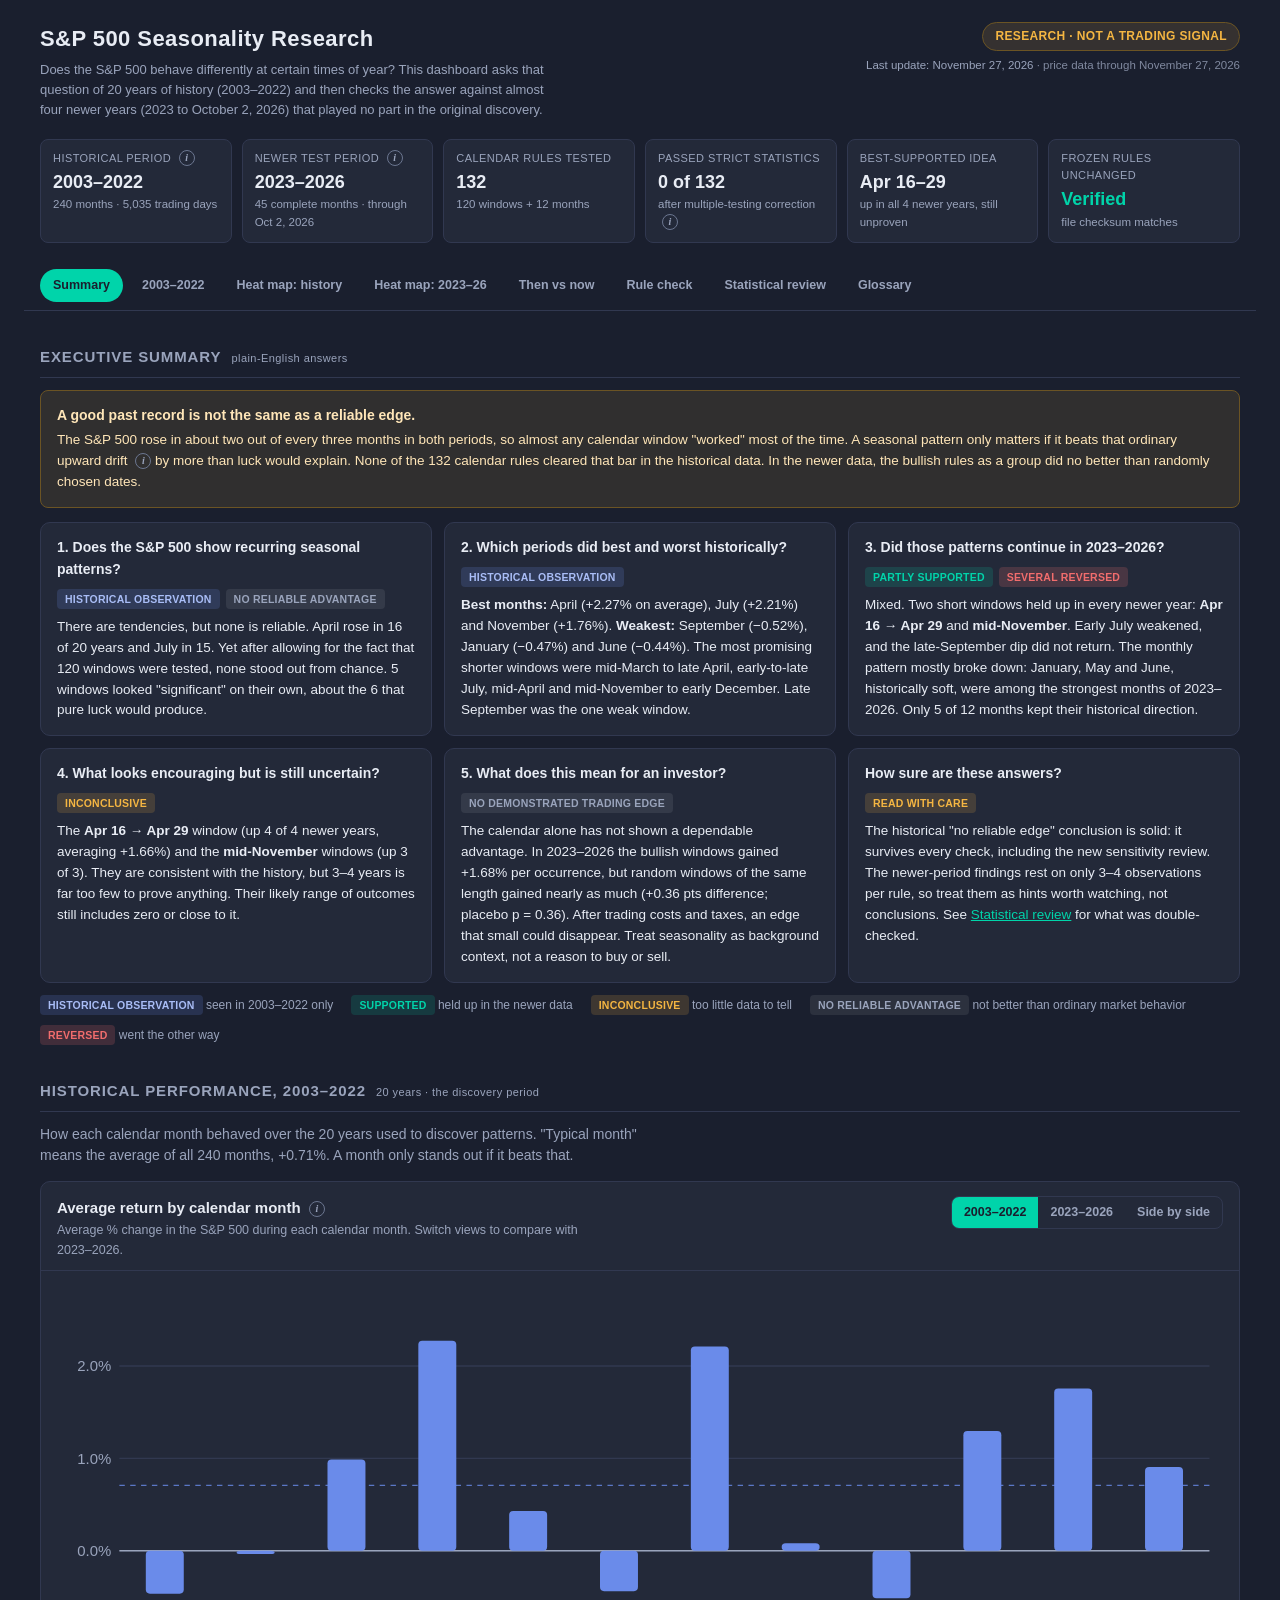
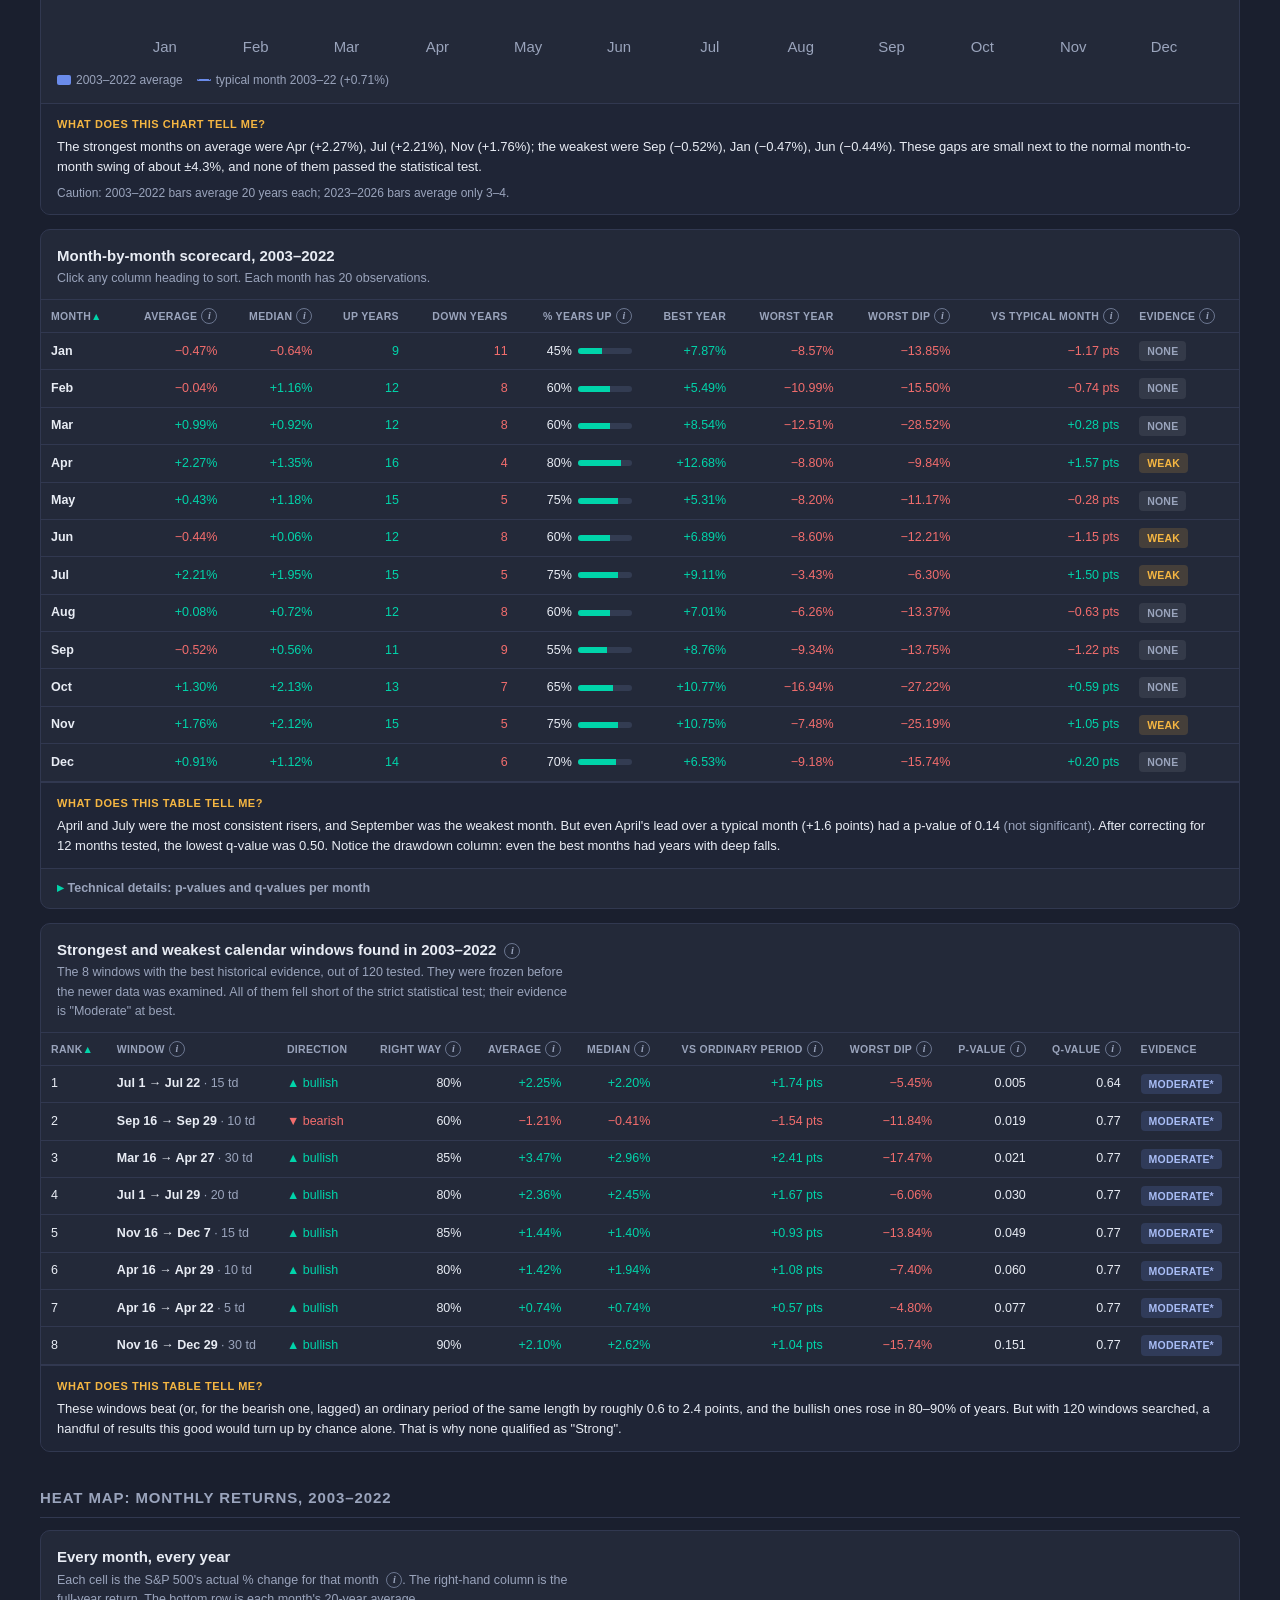
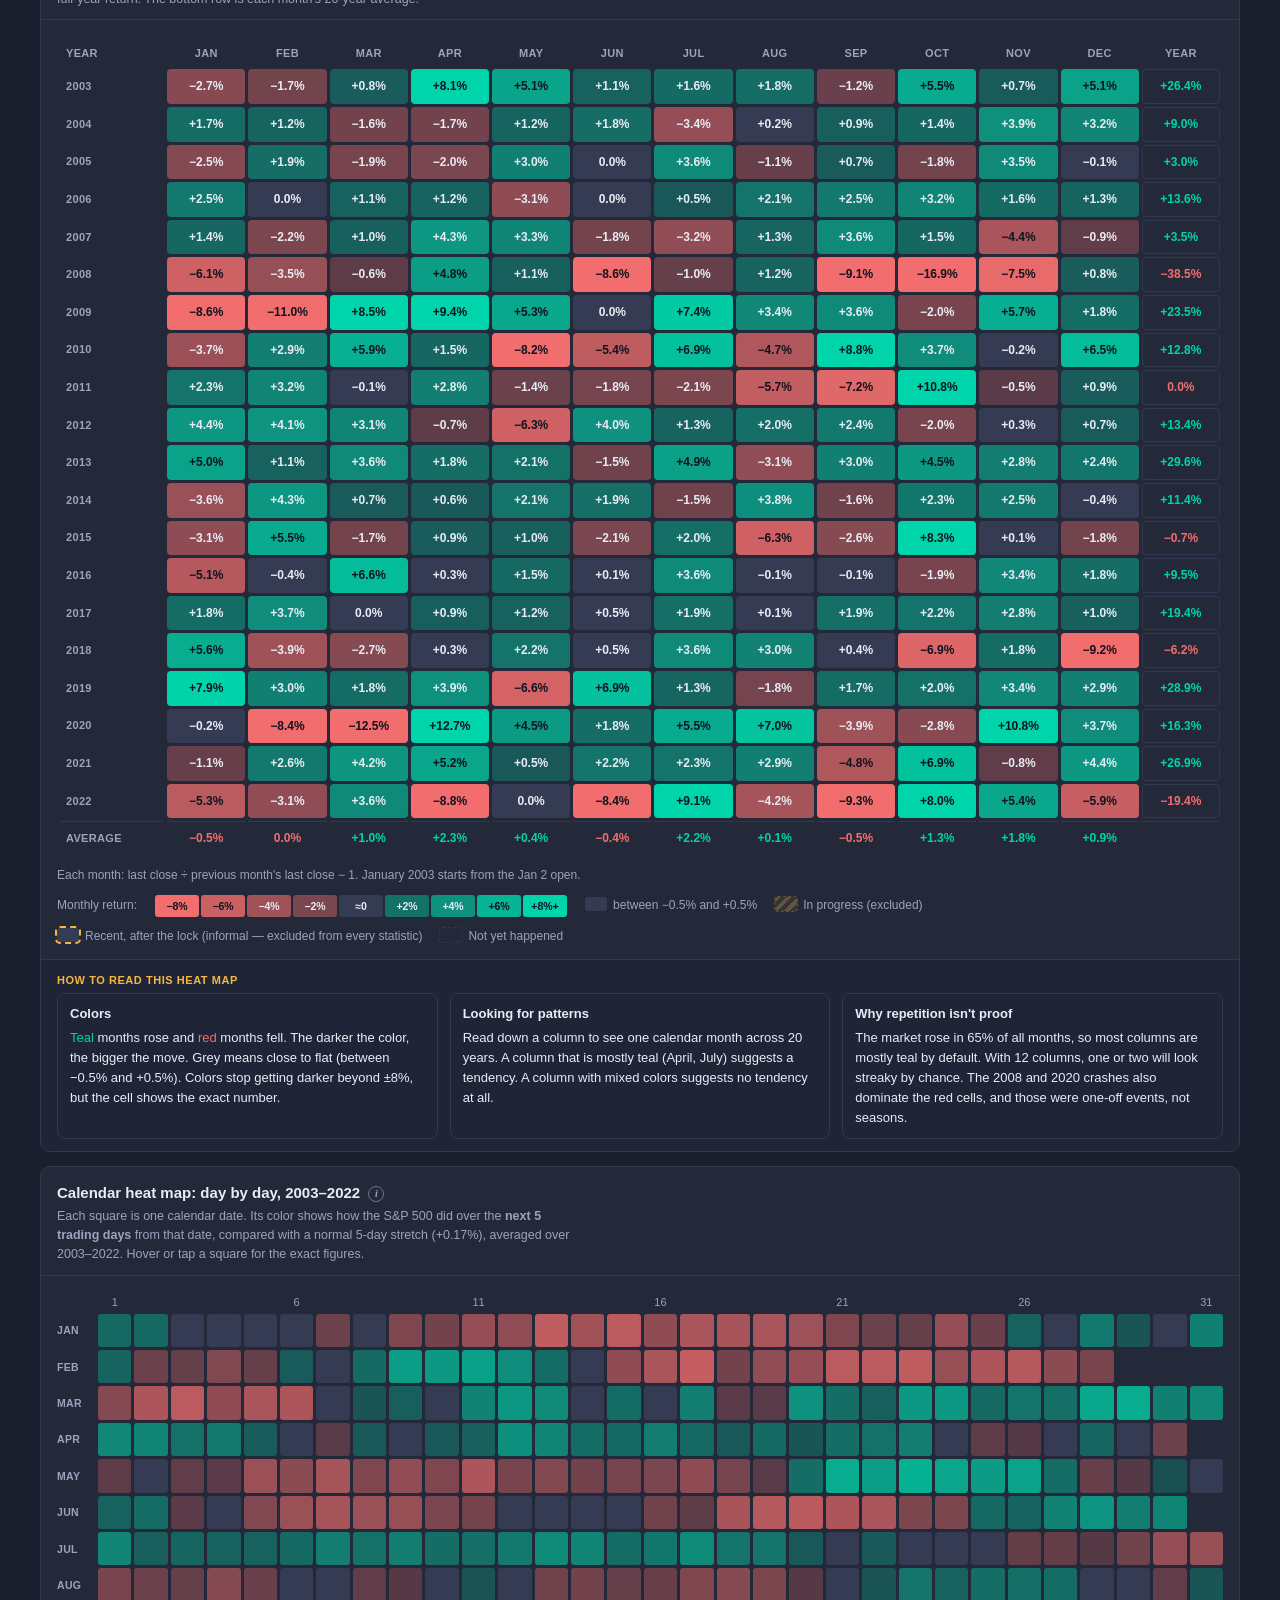
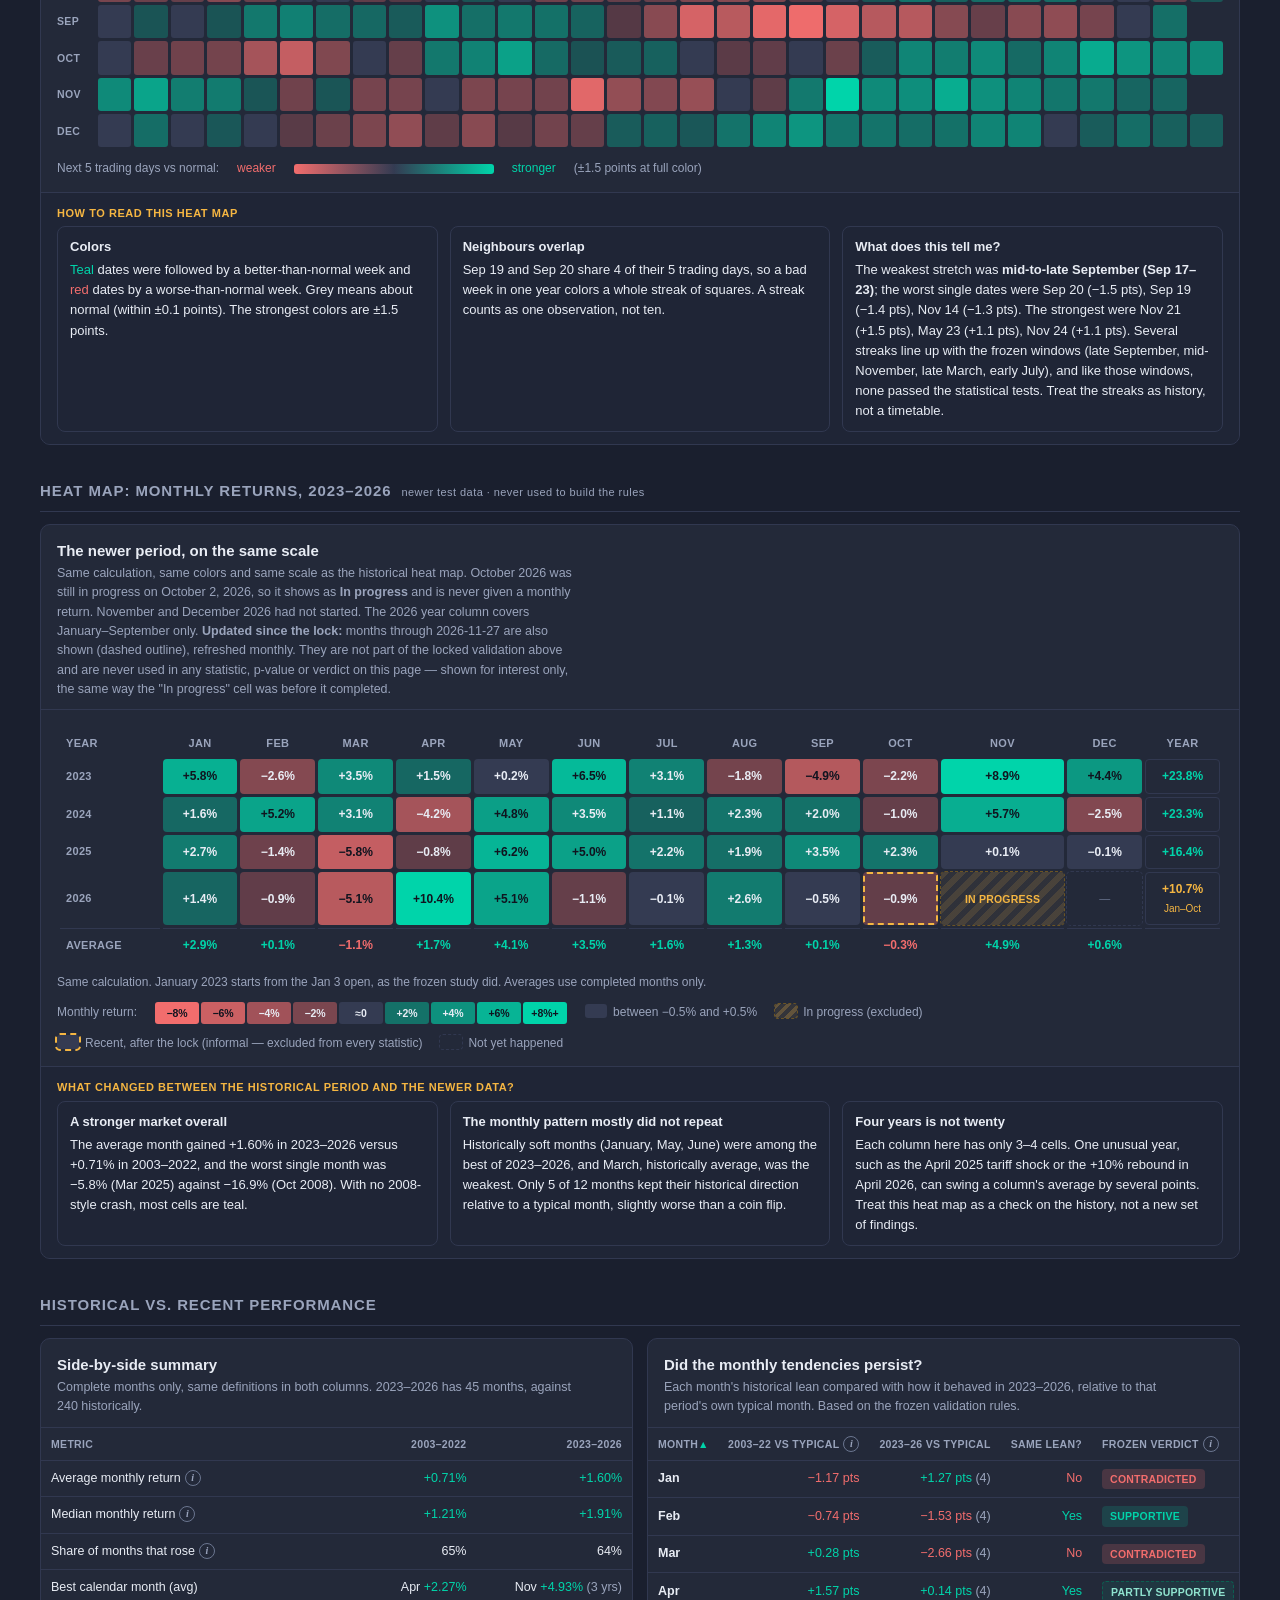
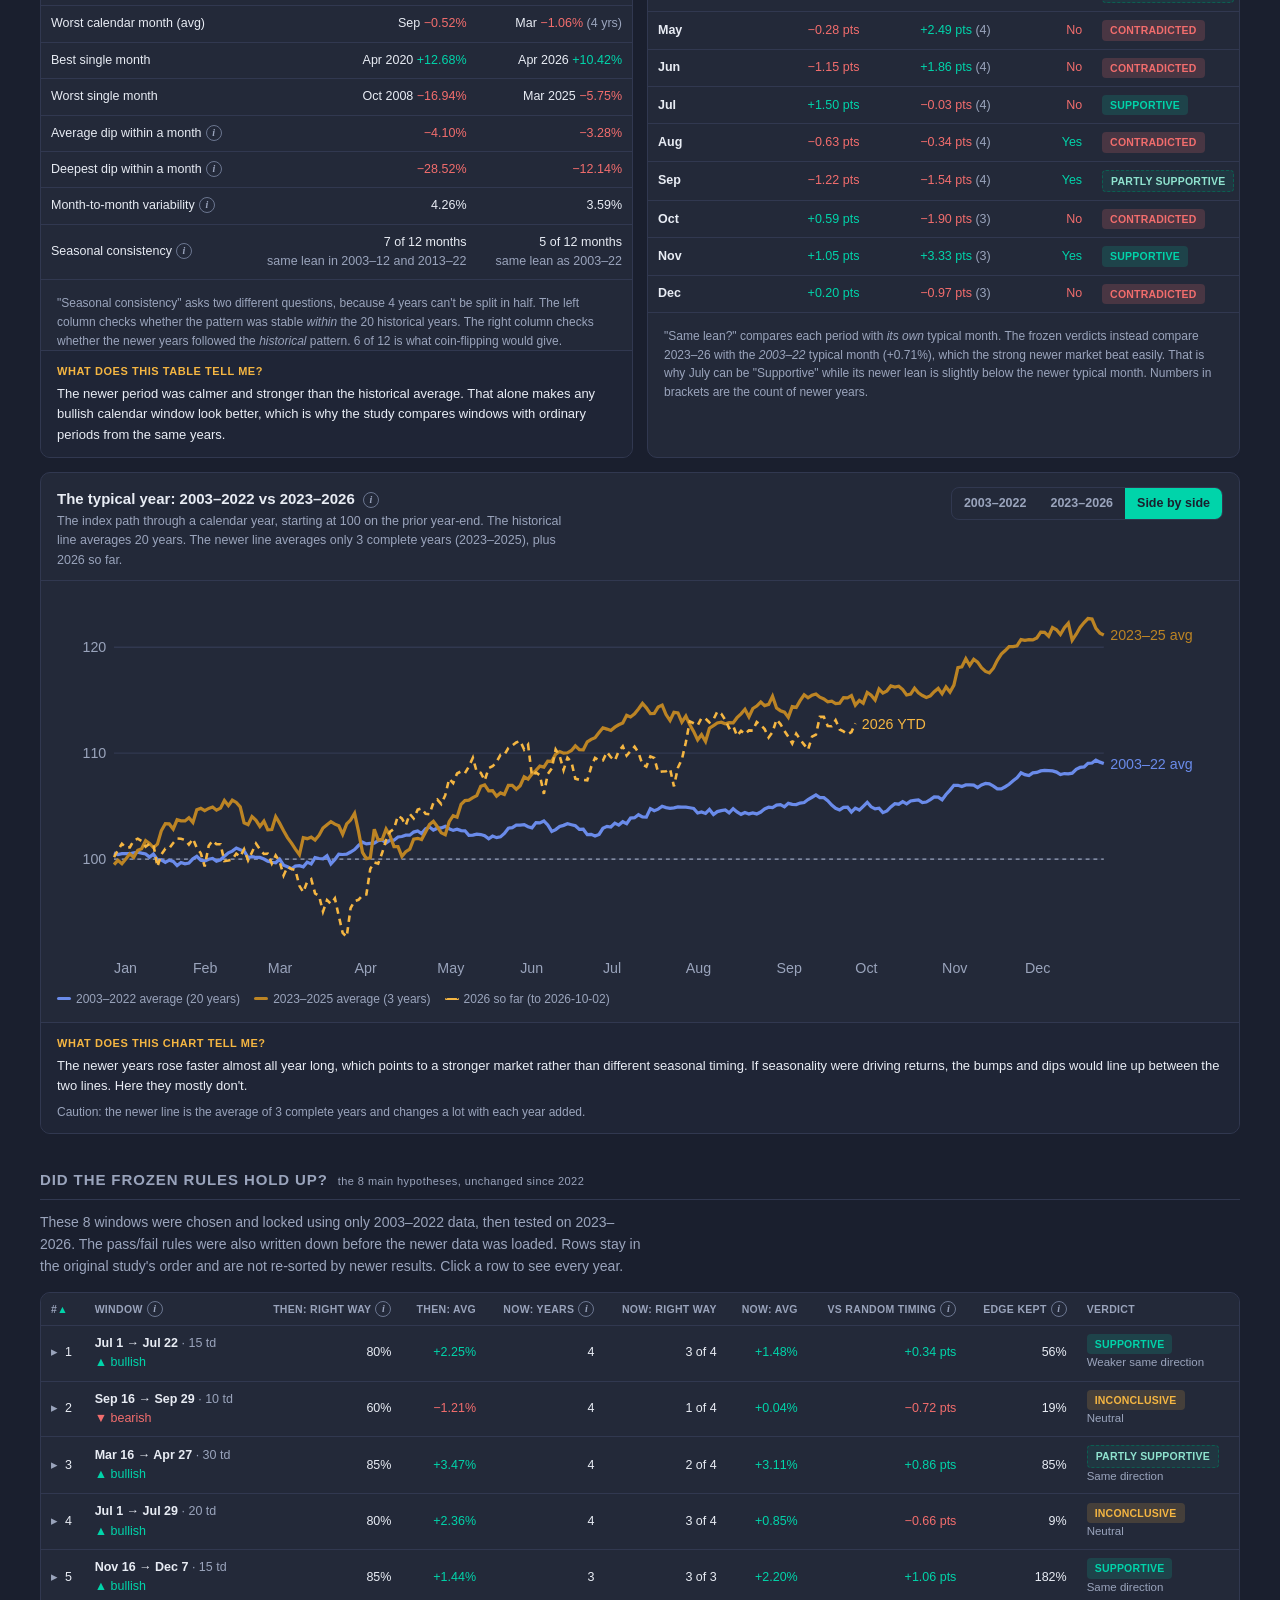
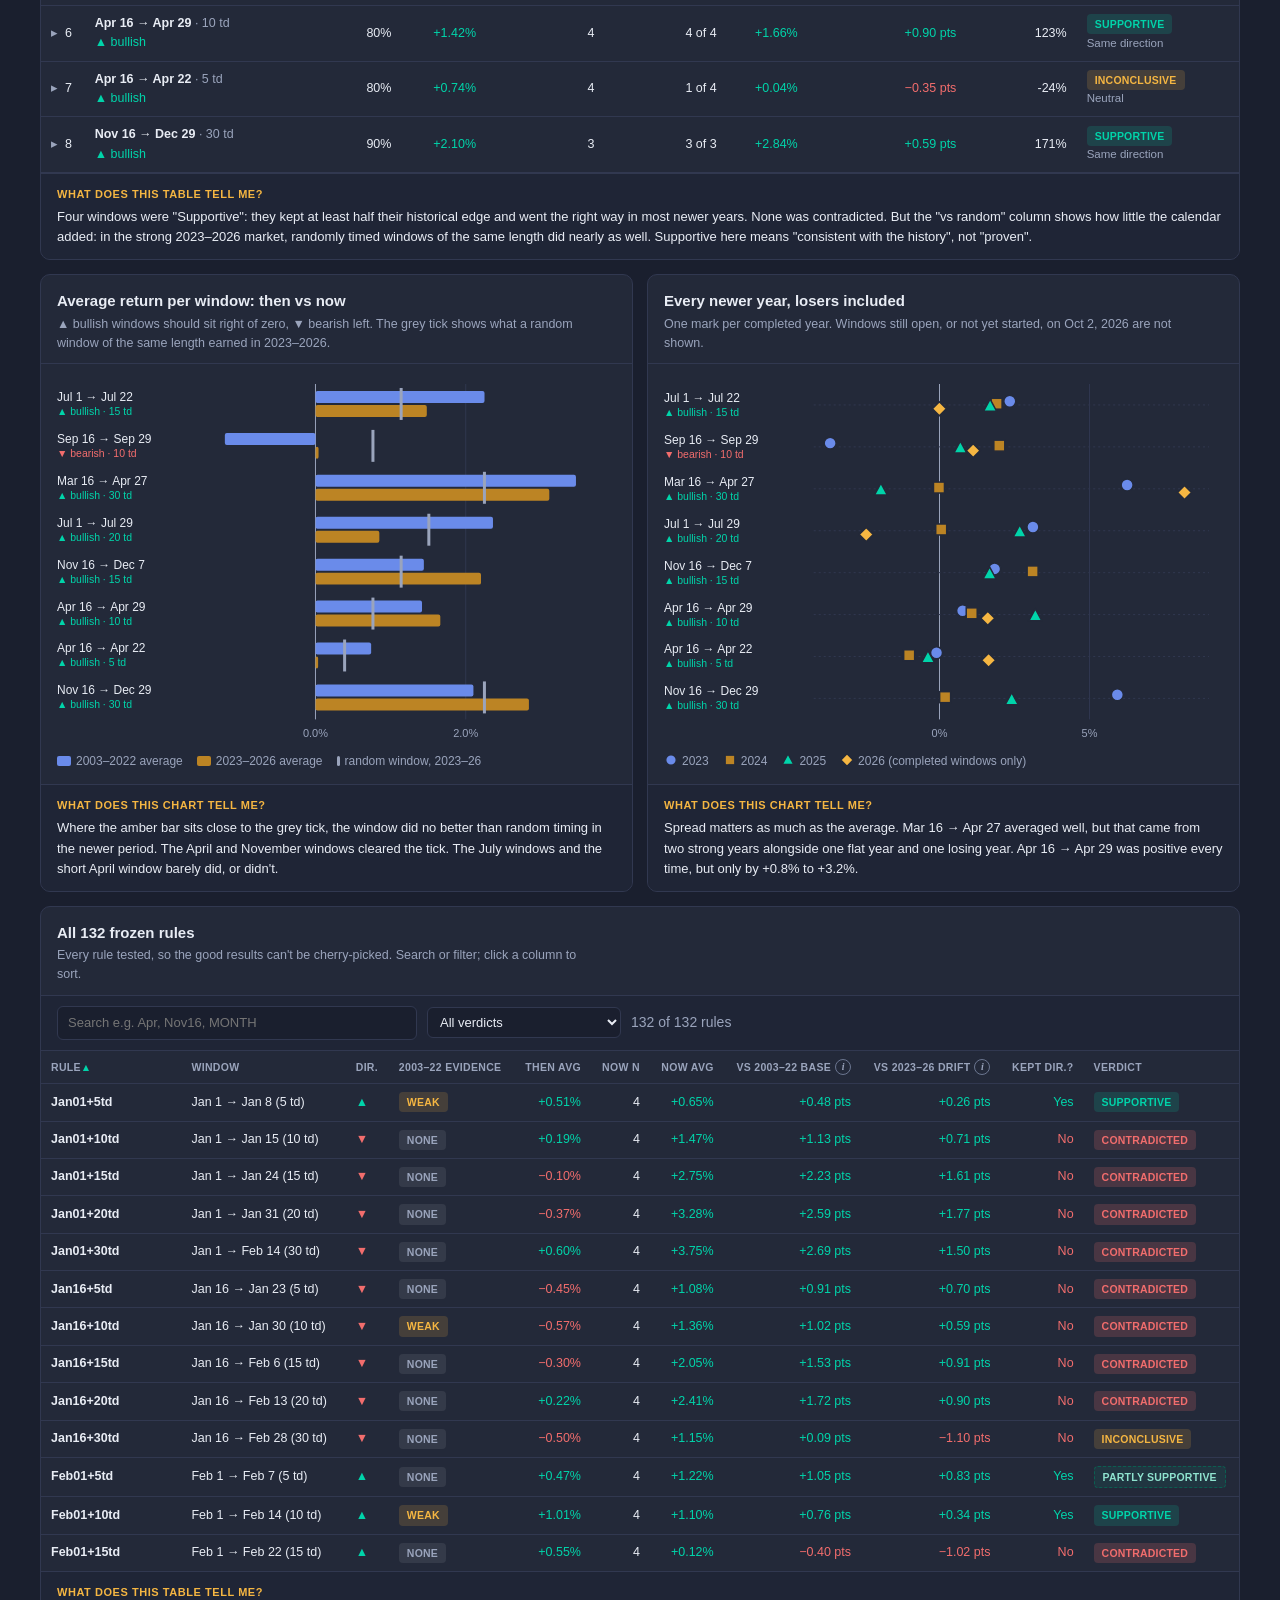
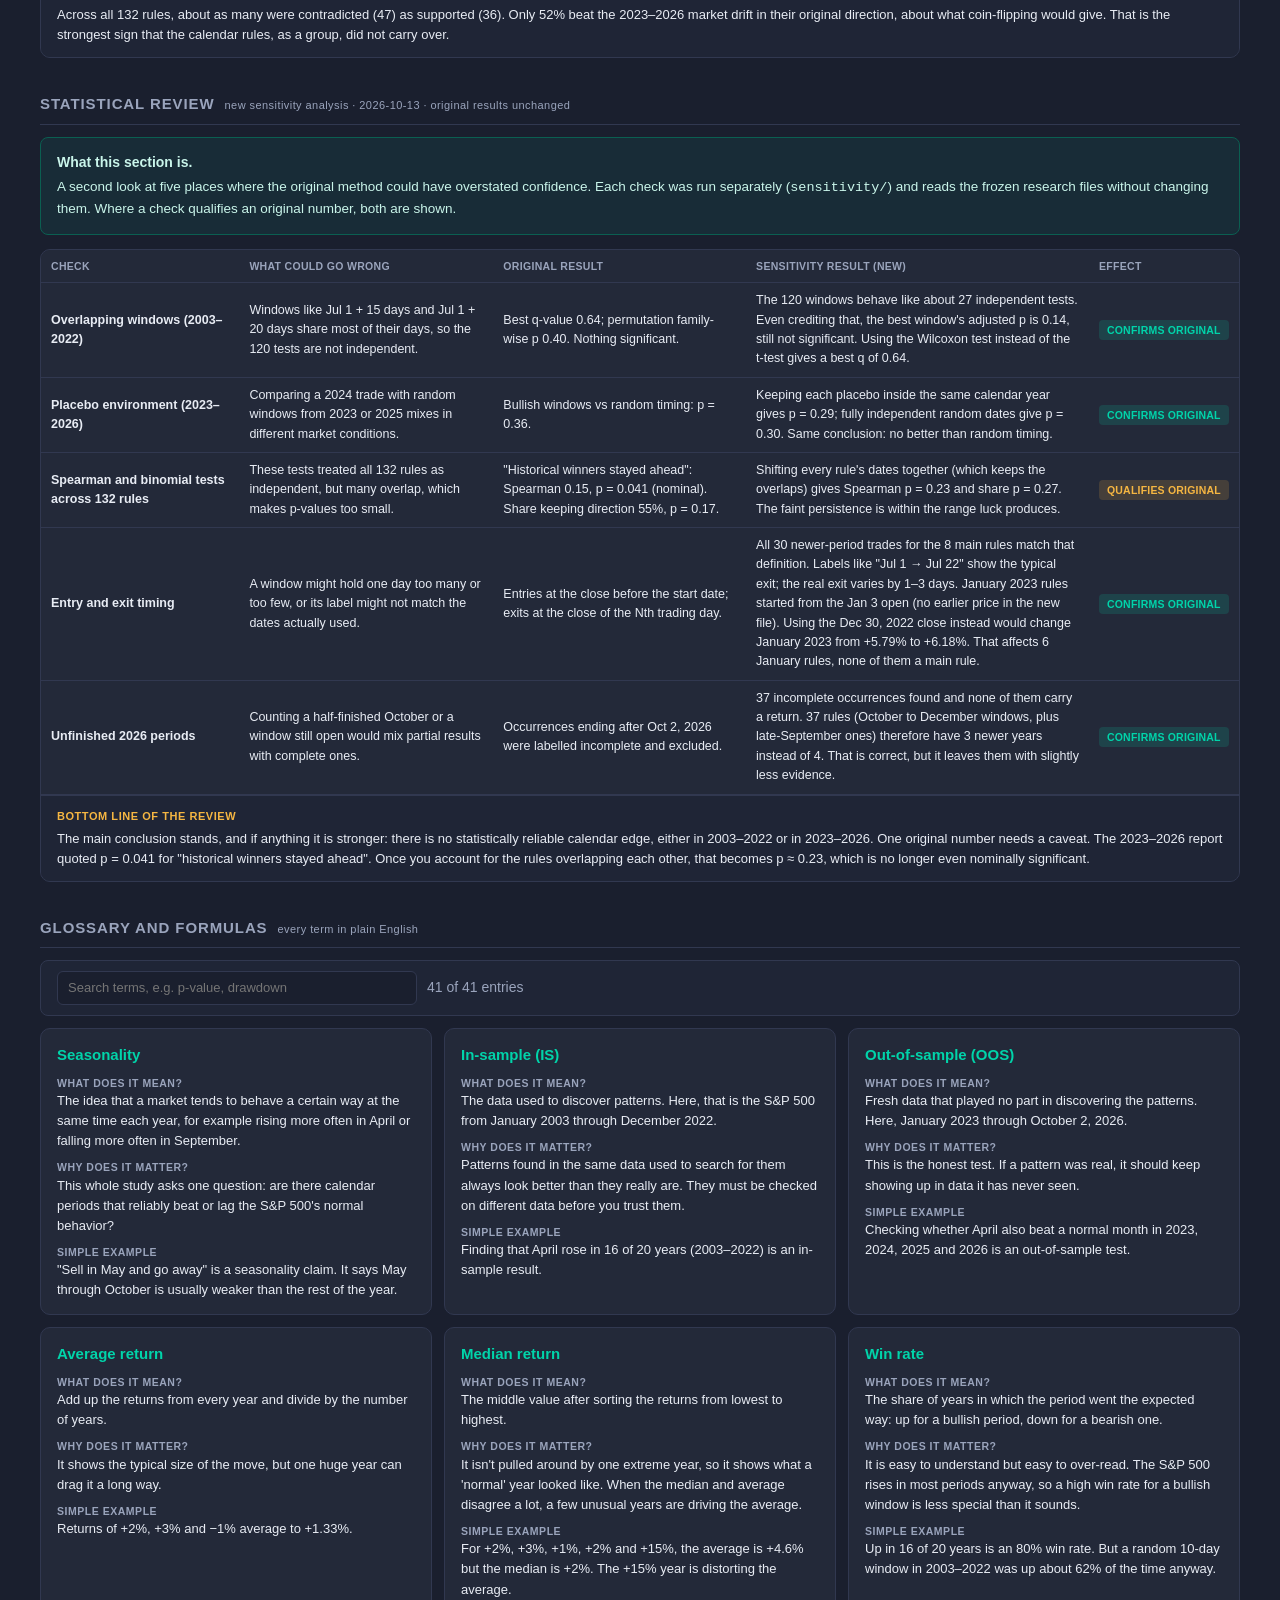
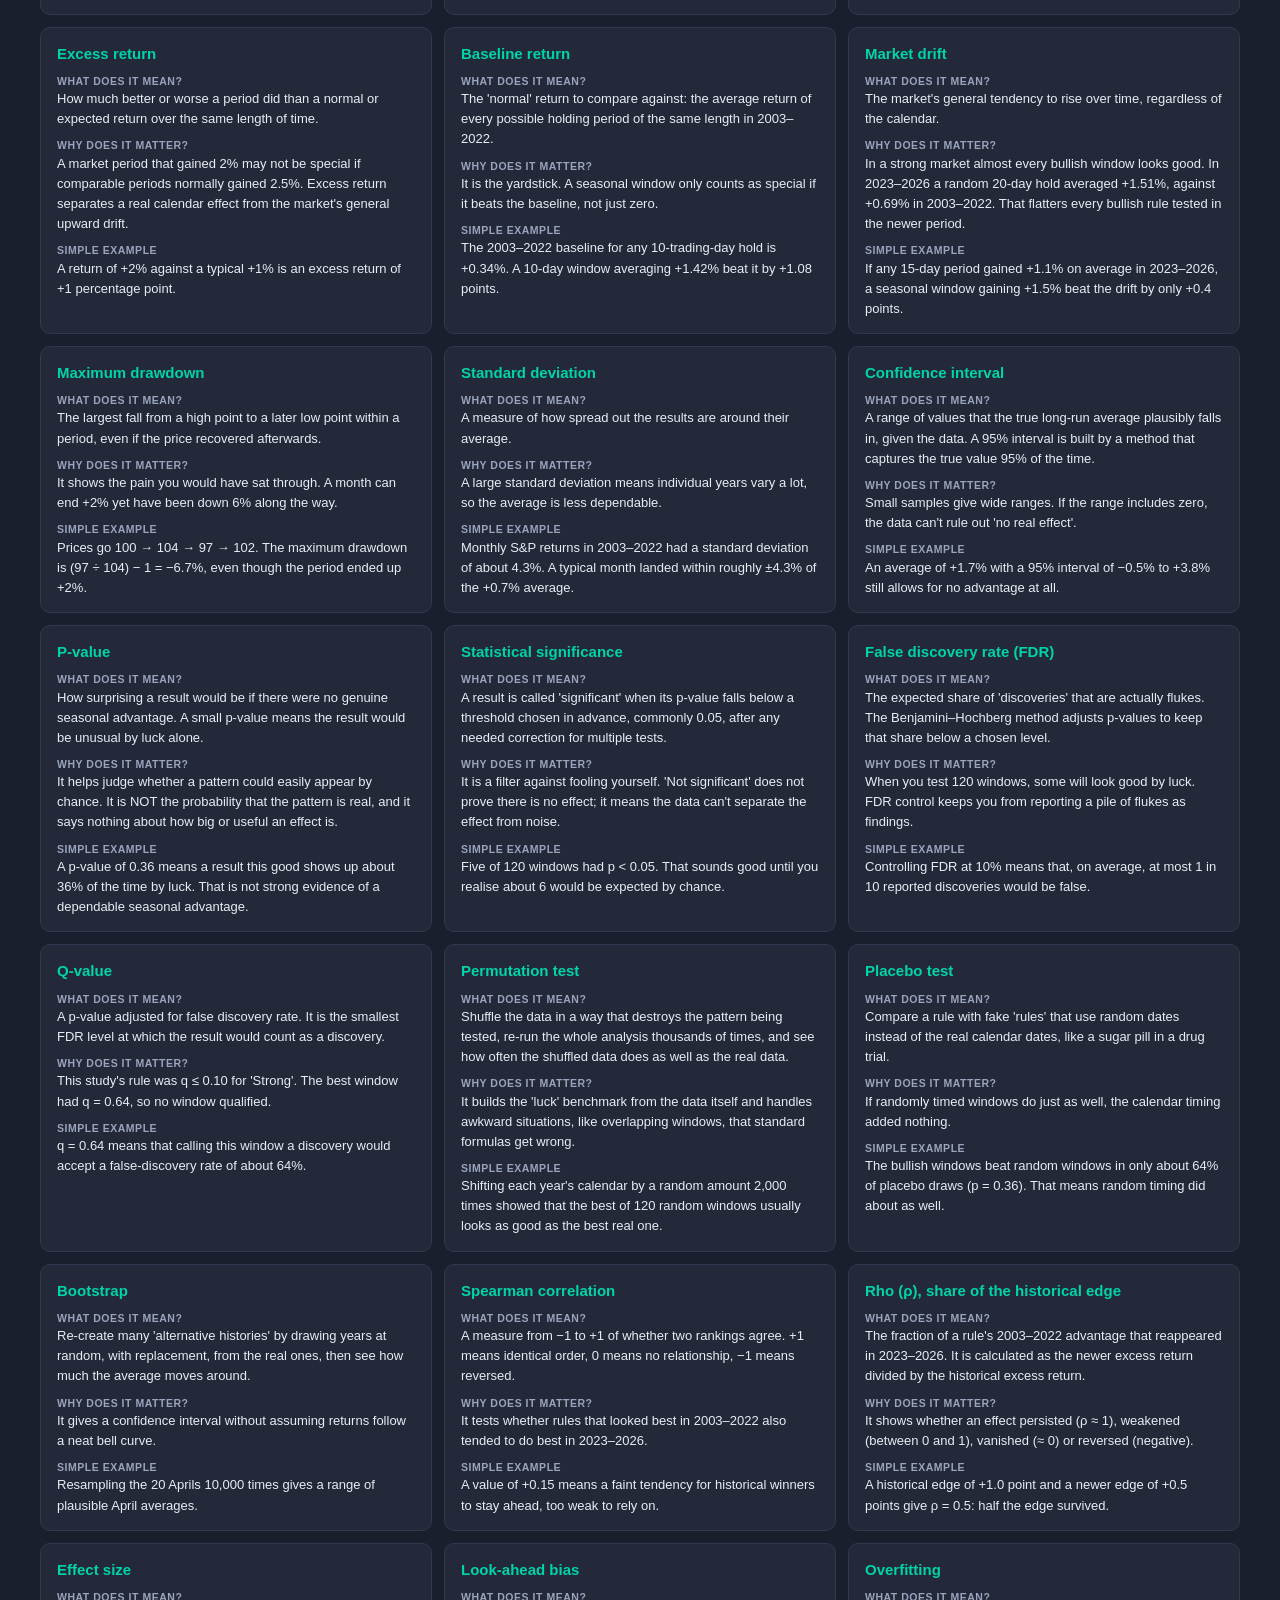
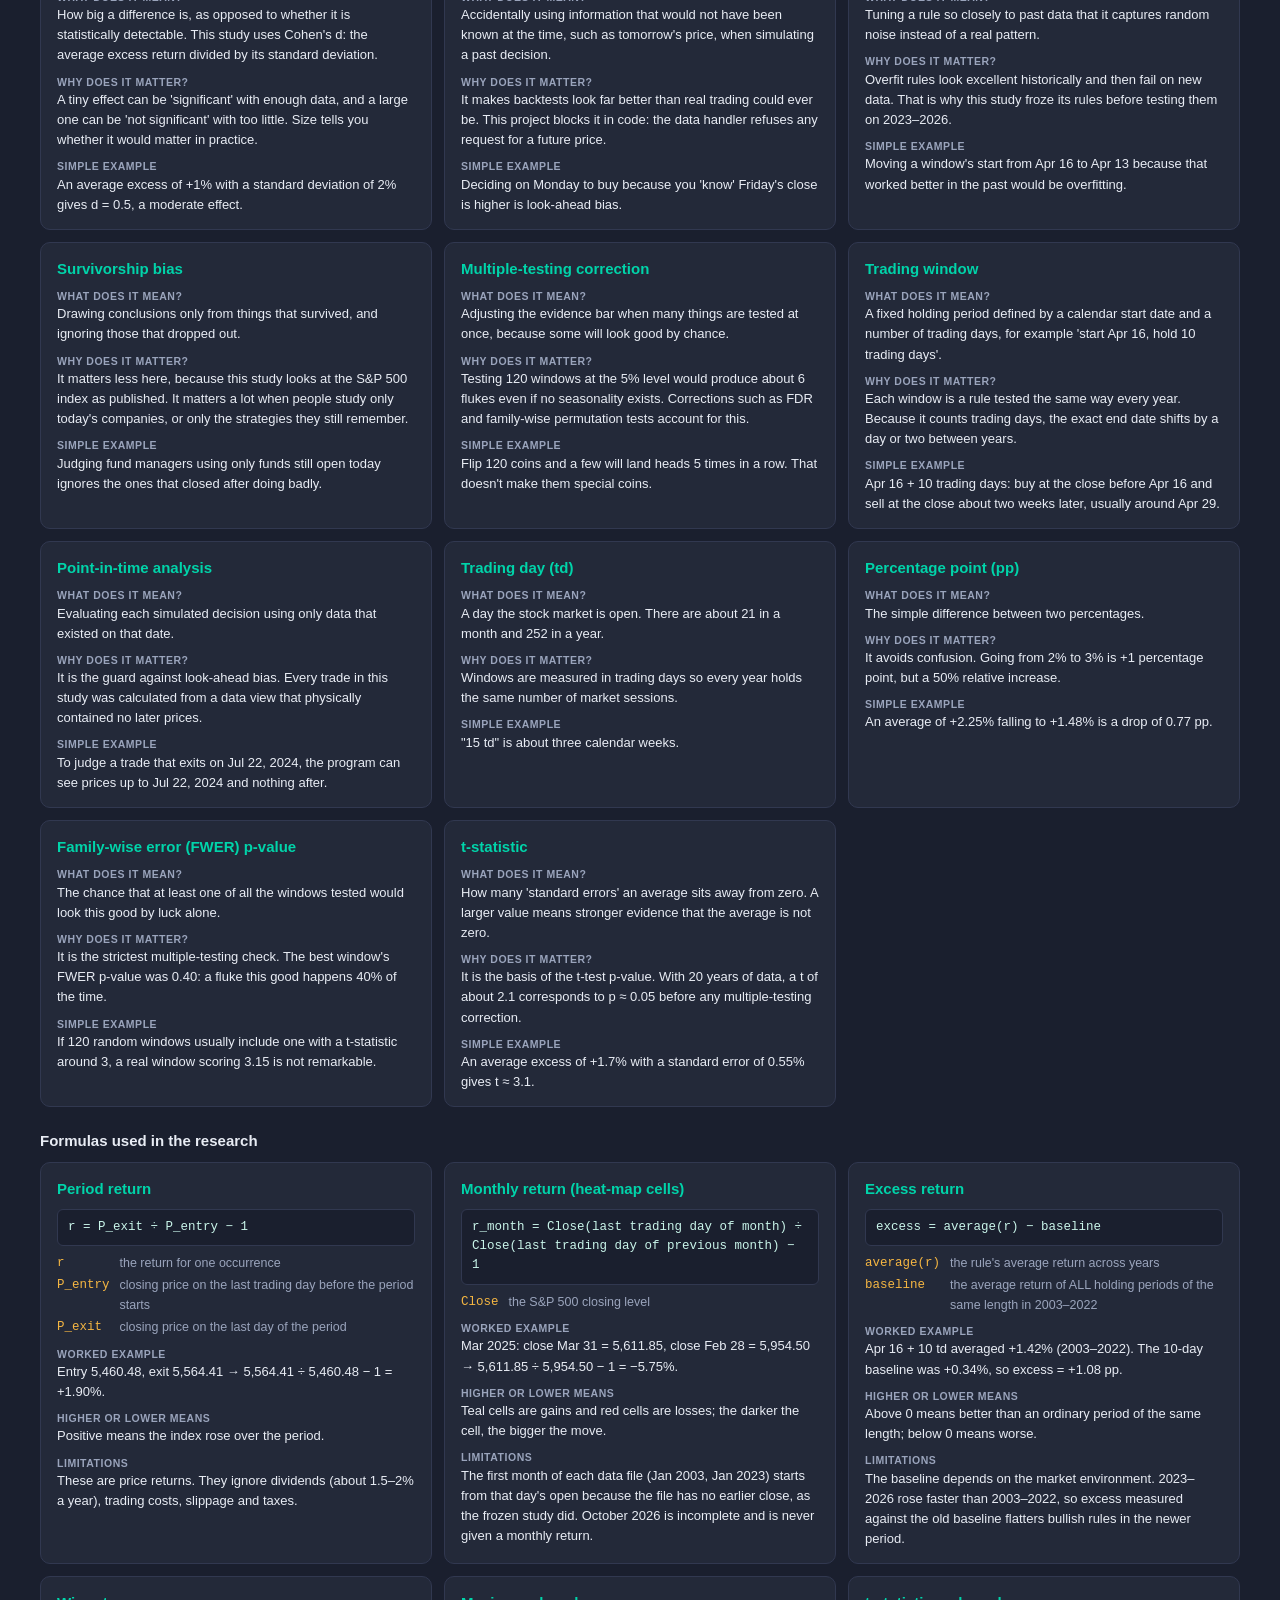
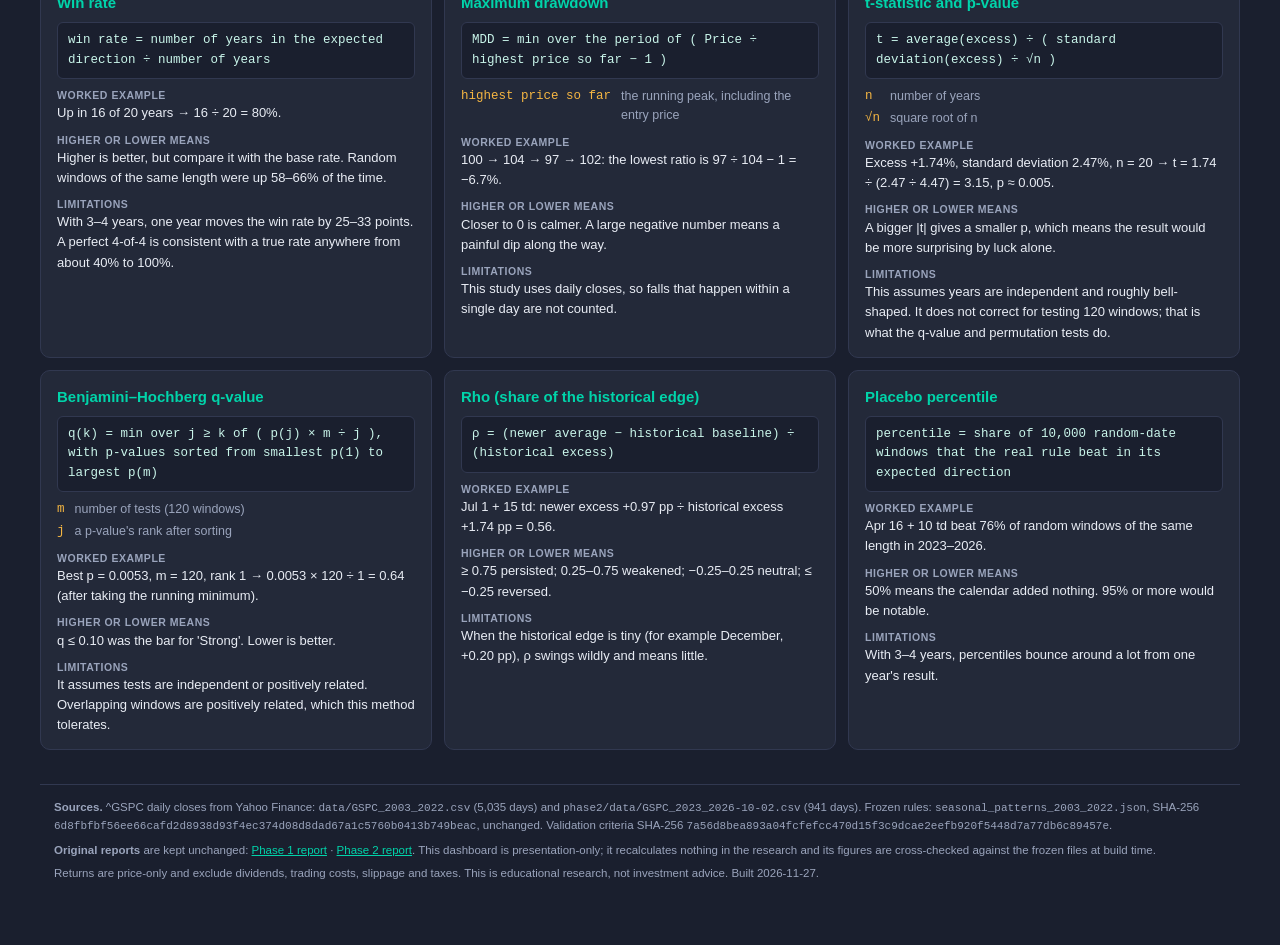
==== commit 41bfb5f8: "Monthly dashboard refresh - 2026-11-27" ====
--- a/dashboard/index.html
+++ b/dashboard/index.html
@@ -44,6 +44,9 @@
 .header .subtitle { color: var(--text-dim); font-size: 13px; max-width: 70ch; }
 .status-pill { display: inline-block; padding: 4px 12px; border-radius: 999px; font-weight: 600; font-size: 12px; letter-spacing: 0.03em; text-transform: uppercase; border: 1px solid; white-space: nowrap; }
 .pill-research { background: rgba(245,182,66,0.12); color: var(--highlight); border-color: #6b5424; }
+.header-right { display: flex; flex-direction: column; align-items: flex-end; gap: 6px; }
+.last-updated { font-size: 11.5px; color: var(--text-dim); white-space: nowrap; }
+.last-updated .dim { opacity: 0.8; }
 .run-meta { display: grid; grid-template-columns: repeat(auto-fit, minmax(150px, 1fr)); gap: 10px; margin-bottom: 18px; }
 .meta-card { background: var(--bg-panel); border: 1px solid var(--border); border-radius: 8px; padding: 10px 12px; min-width: 0; }
 .meta-card .label { color: var(--text-dim); font-size: 11px; text-transform: uppercase; letter-spacing: 0.04em; }
@@ -196,6 +199,8 @@
   table.data { font-size: 11.5px; }
   .meta-card .value { font-size: 16px; }
   .panel-b, .panel-h { padding-inline: 12px; }
+  .header-right { align-items: flex-start; width: 100%; }
+  .last-updated { white-space: normal; }
 }
 @media print {
   body { background: #fff; color: #000; }
@@ -212,7 +217,10 @@
     <h1>S&amp;P 500 Seasonality Research</h1>
     <div class="subtitle">Does the S&amp;P 500 behave differently at certain times of year? This dashboard asks that question of 20 years of history (2003–2022) and then checks the answer against almost four newer years (2023 to October 2, 2026) that played no part in the original discovery.</div>
   </div>
-  <span class="status-pill pill-research">Research · not a trading signal</span>
+  <div class="header-right">
+    <span class="status-pill pill-research">Research · not a trading signal</span>
+    <div class="last-updated">Last update: November 27, 2026 <span class="dim">· price data through November 27, 2026</span></div>
+  </div>
 </header>
 
 <div class="run-meta">
@@ -439,7 +447,7 @@
 </div>
 
 <script>
-const DATA = {"meta":{"is_first":"2003-01-02","is_last":"2022-12-30","is_days":5035,"oos_first":"2023-01-03","oos_last":"2026-10-02","oos_days":941,"frozen_sha":"6d8fbfbf56ee66cafd2d8938d93f4ec374d08d8dad67a1c5760b0413b749beac","criteria_sha":"7a56d8bea893a04fcfefcc470d15f3c9dcae2eefb920f5448d7a77db6c89457e","oos_months_complete":45,"oos_months_partial":1,"recent_available":true,"oos_last_recent":"2026-11-27","recent_months_complete":0},"heat":{"is_":[{"year":2003,"cells":[{"state":"complete","ret":-0.027415,"mdd":-0.093435},{"state":"complete","ret":-0.017004,"mdd":-0.049923},{"state":"complete","ret":0.008358,"mdd":-0.053149},{"state":"complete","ret":0.081044,"mdd":-0.021991},{"state":"complete","ret":0.050899,"mdd":-0.028458},{"state":"complete","ret":0.011322,"mdd":-0.036732},{"state":"complete","ret":0.016224,"mdd":-0.028814},{"state":"complete","ret":0.017873,"mdd":-0.025093},{"state":"complete","ret":-0.011944,"mdd":-0.04195},{"state":"complete","ret":0.054961,"mdd":-0.020151},{"state":"complete","ret":0.007129,"mdd":-0.023956},{"state":"complete","ret":0.050766,"mdd":-0.010345}],"year_ret":0.26380399932819865,"months_in_year":12,"full_year":true},{"year":2004,"cells":[{"state":"complete","ret":0.017276,"mdd":-0.023274},{"state":"complete","ret":0.012209,"mdd":-0.016126},{"state":"complete","ret":-0.016359,"mdd":-0.056645},{"state":"complete","ret":-0.016791,"mdd":-0.037607},{"state":"complete","ret":0.012083,"mdd":-0.033374},{"state":"complete","ret":0.017989,"mdd":-0.014788},{"state":"complete","ret":-0.034291,"mdd":-0.049762},{"state":"complete","ret":0.002287,"mdd":-0.039209},{"state":"complete","ret":0.009364,"mdd":-0.022828},{"state":"complete","ret":0.014014,"mdd":-0.041373},{"state":"complete","ret":0.038595,"mdd":-0.011679},{"state":"complete","ret":0.032458,"mdd":-0.012003}],"year_ret":0.08993452410946734,"months_in_year":12,"full_year":true},{"year":2005,"cells":[{"state":"complete","ret":-0.02529,"mdd":-0.039747},{"state":"complete","ret":0.018903,"mdd":-0.02163},{"state":"complete","ret":-0.019118,"mdd":-0.048926},{"state":"complete","ret":-0.020109,"mdd":-0.045033},{"state":"complete","ret":0.029952,"mdd":-0.021029},{"state":"complete","ret":-0.000143,"mdd":-0.021587},{"state":"complete","ret":0.035968,"mdd":-0.00834},{"state":"complete","ret":-0.011222,"mdd":-0.032079},{"state":"complete","ret":0.006949,"mdd":-0.025196},{"state":"complete","ret":-0.017741,"mdd":-0.042293},{"state":"complete","ret":0.035186,"mdd":-0.0148},{"state":"complete","ret":-0.000952,"mdd":-0.01921}],"year_ret":0.030010226581275168,"months_in_year":12,"full_year":true},{"year":2006,"cells":[{"state":"complete","ret":0.025467,"mdd":-0.025259},{"state":"complete","ret":0.000453,"mdd":-0.021583},{"state":"complete","ret":0.011096,"mdd":-0.014722},{"state":"complete","ret":0.012156,"mdd":-0.019999},{"state":"complete","ret":-0.030917,"mdd":-0.052181},{"state":"complete","ret":8.7e-05,"mdd":-0.050092},{"state":"complete","ret":0.005086,"mdd":-0.035698},{"state":"complete","ret":0.021274,"mdd":-0.011185},{"state":"complete","ret":0.024566,"mdd":-0.014643},{"state":"complete","ret":0.031508,"mdd":-0.008452},{"state":"complete","ret":0.016467,"mdd":-0.017161},{"state":"complete","ret":0.012616,"mdd":-0.011443}],"year_ret":0.136194317382607,"months_in_year":12,"full_year":true},{"year":2007,"cells":[{"state":"complete","ret":0.014059,"mdd":-0.013547},{"state":"complete","ret":-0.021846,"mdd":-0.041543},{"state":"complete","ret":0.00998,"mdd":-0.023244},{"state":"complete","ret":0.043291,"mdd":-0.008727},{"state":"complete","ret":0.032549,"mdd":-0.013956},{"state":"complete","ret":-0.017816,"mdd":-0.031484},{"state":"complete","ret":-0.031982,"mdd":-0.062978},{"state":"complete","ret":0.012864,"mdd":-0.060628},{"state":"complete","ret":0.035794,"mdd":-0.025325},{"state":"complete","ret":0.014822,"mdd":-0.041223},{"state":"complete","ret":-0.044043,"mdd":-0.091753},{"state":"complete","ret":-0.008629,"mdd":-0.046215}],"year_ret":0.03529573066347935,"months_in_year":12,"full_year":true},{"year":2008,"cells":[{"state":"complete","ret":-0.061163,"mdd":-0.107508},{"state":"complete","ret":-0.034761,"mdd":-0.049426},{"state":"complete","ret":-0.00596,"mdd":-0.045235},{"state":"complete","ret":0.047547,"mdd":-0.032218},{"state":"complete","ret":0.010674,"mdd":-0.035538},{"state":"complete","ret":-0.085962,"mdd":-0.089505},{"state":"complete","ret":-0.009859,"mdd":-0.054479},{"state":"complete","ret":0.01219,"mdd":-0.029594},{"state":"complete","ret":-0.090791,"mdd":-0.137516},{"state":"complete","ret":-0.169425,"mdd":-0.272163},{"state":"complete","ret":-0.074849,"mdd":-0.251862},{"state":"complete","ret":0.007822,"mdd":-0.089295}],"year_ret":-0.3848579306090669,"months_in_year":12,"full_year":true},{"year":2009,"cells":[{"state":"complete","ret":-0.085657,"mdd":-0.138526},{"state":"complete","ret":-0.109931,"mdd":-0.154962},{"state":"complete","ret":0.085404,"mdd":-0.079664},{"state":"complete","ret":0.093925,"mdd":-0.04279},{"state":"complete","ret":0.053081,"mdd":-0.04988},{"state":"complete","ret":0.000196,"mdd":-0.056193},{"state":"complete","ret":0.074142,"mdd":-0.04787},{"state":"complete","ret":0.03356,"mdd":-0.032585},{"state":"complete","ret":0.035723,"mdd":-0.025456},{"state":"complete","ret":-0.019762,"mdd":-0.056216},{"state":"complete","ret":0.057364,"mdd":-0.017233},{"state":"complete","ret":0.017771,"mdd":-0.016183}],"year_ret":0.23454190488340765,"months_in_year":12,"full_year":true},{"year":2010,"cells":[{"state":"complete","ret":-0.036974,"mdd":-0.066387},{"state":"complete","ret":0.028514,"mdd":-0.042218},{"state":"complete","ret":0.058796,"mdd":-0.007188},{"state":"complete","ret":0.014759,"mdd":-0.027578},{"state":"complete","ret":-0.081976,"mdd":-0.111715},{"state":"complete","ret":-0.053882,"mdd":-0.077673},{"state":"complete","ret":0.068778,"mdd":-0.028819},{"state":"complete","ret":-0.047449,"mdd":-0.071441},{"state":"complete","ret":0.087551,"mdd":-0.015647},{"state":"complete","ret":0.036856,"mdd":-0.015877},{"state":"complete","ret":-0.00229,"mdd":-0.038757},{"state":"complete","ret":0.0653,"mdd":-0.005122}],"year_ret":0.1278271385376013,"months_in_year":12,"full_year":true},{"year":2011,"cells":[{"state":"complete","ret":0.022646,"mdd":-0.017853},{"state":"complete","ret":0.031957,"mdd":-0.027483},{"state":"complete","ret":-0.001047,"mdd":-0.055666},{"state":"complete","ret":0.028495,"mdd":-0.022762},{"state":"complete","ret":-0.013501,"mdd":-0.034709},{"state":"complete","ret":-0.018257,"mdd":-0.059307},{"state":"complete","ret":-0.021474,"mdd":-0.045033},{"state":"complete","ret":-0.056791,"mdd":-0.133733},{"state":"complete","ret":-0.071762,"mdd":-0.073288},{"state":"complete","ret":0.107723,"mdd":-0.028451},{"state":"complete","ret":-0.005059,"mdd":-0.091894},{"state":"complete","ret":0.008533,"mdd":-0.044139}],"year_ret":-3.183666393669071e-05,"months_in_year":12,"full_year":true},{"year":2012,"cells":[{"state":"complete","ret":0.043583,"mdd":-0.010294},{"state":"complete","ret":0.040589,"mdd":-0.006886},{"state":"complete","ret":0.031332,"mdd":-0.022364},{"state":"complete","ret":-0.007497,"mdd":-0.042599},{"state":"complete","ret":-0.062651,"mdd":-0.078673},{"state":"complete","ret":0.039555,"mdd":-0.032593},{"state":"complete","ret":0.012598,"mdd":-0.028573},{"state":"complete","ret":0.019763,"mdd":-0.013172},{"state":"complete","ret":0.024236,"mdd":-0.022139},{"state":"complete","ret":-0.019789,"mdd":-0.036027},{"state":"complete","ret":0.002847,"mdd":-0.052549},{"state":"complete","ret":0.007068,"mdd":-0.030661}],"year_ret":0.13405690926621072,"months_in_year":12,"full_year":true},{"year":2013,"cells":[{"state":"complete","ret":0.050428,"mdd":-0.006453},{"state":"complete","ret":0.011061,"mdd":-0.028146},{"state":"complete","ret":0.035988,"mdd":-0.01115},{"state":"complete","ret":0.018086,"mdd":-0.032485},{"state":"complete","ret":0.020763,"mdd":-0.023018},{"state":"complete","ret":-0.014999,"mdd":-0.047657},{"state":"complete","ret":0.049462,"mdd":-0.006016},{"state":"complete","ret":-0.031298,"mdd":-0.046319},{"state":"complete","ret":0.02975,"mdd":-0.025482},{"state":"complete","ret":0.044596,"mdd":-0.023333},{"state":"complete","ret":0.028049,"mdd":-0.013183},{"state":"complete","ret":0.023563,"mdd":-0.018276}],"year_ret":0.2960124957332442,"months_in_year":12,"full_year":true},{"year":2014,"cells":[{"state":"complete","ret":-0.035583,"mdd":-0.040132},{"state":"complete","ret":0.043117,"mdd":-0.022832},{"state":"complete","ret":0.006932,"mdd":-0.019653},{"state":"complete","ret":0.006201,"mdd":-0.039775},{"state":"complete","ret":0.02103,"mdd":-0.014019},{"state":"complete","ret":0.019058,"mdd":-0.010844},{"state":"complete","ret":-0.01508,"mdd":-0.028828},{"state":"complete","ret":0.037655,"mdd":-0.015173},{"state":"complete","ret":-0.015514,"mdd":-0.022557},{"state":"complete","ret":0.023201,"mdd":-0.055671},{"state":"complete","ret":0.024534,"mdd":-0.002948},{"state":"complete","ret":-0.004189,"mdd":-0.049451}],"year_ret":0.11390633786748117,"months_in_year":12,"full_year":true},{"year":2015,"cells":[{"state":"complete","ret":-0.031041,"mdd":-0.033688},{"state":"complete","ret":0.054893,"mdd":-0.007651},{"state":"complete","ret":-0.017396,"mdd":-0.036436},{"state":"complete","ret":0.008521,"mdd":-0.015196},{"state":"complete","ret":0.010491,"mdd":-0.01624},{"state":"complete","ret":-0.021012,"mdd":-0.031334},{"state":"complete","ret":0.019742,"mdd":-0.028493},{"state":"complete","ret":-0.062581,"mdd":-0.112429},{"state":"complete","ret":-0.026443,"mdd":-0.056903},{"state":"complete","ret":0.082983,"mdd":-0.01151},{"state":"complete","ret":0.000505,"mdd":-0.041118},{"state":"complete","ret":-0.01753,"mdd":-0.046171}],"year_ret":-0.007265997205823327,"months_in_year":12,"full_year":true},{"year":2016,"cells":[{"state":"complete","ret":-0.050735,"mdd":-0.090321},{"state":"complete","ret":-0.004128,"mdd":-0.057292},{"state":"complete","ret":0.065991,"mdd":-0.01124},{"state":"complete","ret":0.002699,"mdd":-0.017646},{"state":"complete","ret":0.015325,"mdd":-0.021277},{"state":"complete","ret":0.000911,"mdd":-0.055957},{"state":"complete","ret":0.03561,"mdd":-0.006847},{"state":"complete","ret":-0.001219,"mdd":-0.009639},{"state":"complete","ret":-0.001234,"mdd":-0.027766},{"state":"complete","ret":-0.019426,"mdd":-0.019426},{"state":"complete","ret":0.034175,"mdd":-0.01927},{"state":"complete","ret":0.018201,"mdd":-0.014478}],"year_ret":0.09535022667283699,"months_in_year":12,"full_year":true},{"year":2017,"cells":[{"state":"complete","ret":0.017884,"mdd":-0.008484},{"state":"complete","ret":0.037198,"mdd":-0.002578},{"state":"complete","ret":-0.000389,"mdd":-0.022692},{"state":"complete","ret":0.009091,"mdd":-0.014293},{"state":"complete","ret":0.011576,"mdd":-0.018853},{"state":"complete","ret":0.004814,"mdd":-0.013891},{"state":"complete","ret":0.019349,"mdd":-0.009369},{"state":"complete","ret":0.000546,"mdd":-0.022314},{"state":"complete","ret":0.019303,"mdd":-0.007551},{"state":"complete","ret":0.022188,"mdd":-0.007013},{"state":"complete","ret":0.028083,"mdd":-0.011471},{"state":"complete","ret":0.009832,"mdd":-0.006916}],"year_ret":0.19419965523287908,"months_in_year":12,"full_year":true},{"year":2018,"cells":[{"state":"complete","ret":0.056179,"mdd":-0.017557},{"state":"complete","ret":-0.038947,"mdd":-0.085987},{"state":"complete","ret":-0.026884,"mdd":-0.071166},{"state":"complete","ret":0.002719,"mdd":-0.027349},{"state":"complete","ret":0.021608,"mdd":-0.015889},{"state":"complete","ret":0.004842,"mdd":-0.031297},{"state":"complete","ret":0.036022,"mdd":-0.015274},{"state":"complete","ret":0.030263,"mdd":-0.014022},{"state":"complete","ret":0.004294,"mdd":-0.010284},{"state":"complete","ret":-0.069403,"mdd":-0.097166},{"state":"complete","ret":0.017859,"mdd":-0.064441},{"state":"complete","ret":-0.091777,"mdd":-0.157424}],"year_ret":-0.06237259849620691,"months_in_year":12,"full_year":true},{"year":2019,"cells":[{"state":"complete","ret":0.078684,"mdd":-0.024757},{"state":"complete","ret":0.029729,"mdd":-0.011561},{"state":"complete","ret":0.017924,"mdd":-0.021621},{"state":"complete","ret":0.039313,"mdd":-0.006067},{"state":"complete","ret":-0.065778,"mdd":-0.065778},{"state":"complete","ret":0.06893,"mdd":-0.013676},{"state":"complete","ret":0.013128,"mdd":-0.015031},{"state":"complete","ret":-0.018092,"mdd":-0.0469},{"state":"complete","ret":0.017181,"mdd":-0.015876},{"state":"complete","ret":0.020432,"mdd":-0.029942},{"state":"complete","ret":0.034047,"mdd":-0.005922},{"state":"complete","ret":0.02859,"mdd":-0.015212}],"year_ret":0.28878070225158425,"months_in_year":12,"full_year":true},{"year":2020,"cells":[{"state":"complete","ret":-0.001628,"mdd":-0.031265},{"state":"complete","ret":-0.08411,"mdd":-0.127558},{"state":"complete","ret":-0.125119,"mdd":-0.285203},{"state":"complete","ret":0.126844,"mdd":-0.048007},{"state":"complete","ret":0.045282,"mdd":-0.037605},{"state":"complete","ret":0.018388,"mdd":-0.071244},{"state":"complete","ret":0.055101,"mdd":-0.018434},{"state":"complete","ret":0.070065,"mdd":-0.007969},{"state":"complete","ret":-0.039228,"mdd":-0.096045},{"state":"complete","ret":-0.027666,"mdd":-0.074772},{"state":"complete","ret":0.107546,"mdd":-0.019126},{"state":"complete","ret":0.037121,"mdd":-0.014791}],"year_ret":0.16258923055706131,"months_in_year":12,"full_year":true},{"year":2021,"cells":[{"state":"complete","ret":-0.011137,"mdd":-0.036604},{"state":"complete","ret":0.026091,"mdd":-0.031432},{"state":"complete","ret":0.042439,"mdd":-0.034176},{"state":"complete","ret":0.052425,"mdd":-0.012073},{"state":"complete","ret":0.005486,"mdd":-0.04006},{"state":"complete","ret":0.022214,"mdd":-0.020845},{"state":"complete","ret":0.022748,"mdd":-0.028769},{"state":"complete","ret":0.02899,"mdd":-0.017733},{"state":"complete","ret":-0.047569,"mdd":-0.050565},{"state":"complete","ret":0.069144,"mdd":-0.012986},{"state":"complete","ret":-0.008334,"mdd":-0.029236},{"state":"complete","ret":0.043613,"mdd":-0.03056}],"year_ret":0.26892738661371185,"months_in_year":12,"full_year":true},{"year":2022,"cells":[{"state":"complete","ret":-0.052585,"mdd":-0.097997},{"state":"complete","ret":-0.03136,"mdd":-0.079287},{"state":"complete","ret":0.035773,"mdd":-0.049205},{"state":"complete","ret":-0.087957,"mdd":-0.098352},{"state":"complete","ret":5.3e-05,"mdd":-0.092875},{"state":"complete","ret":-0.08392,"mdd":-0.122114},{"state":"complete","ret":0.091116,"mdd":-0.02876},{"state":"complete","ret":-0.04244,"mdd":-0.081344},{"state":"complete","ret":-0.093396,"mdd":-0.127673},{"state":"complete","ret":0.079863,"mdd":-0.056424},{"state":"complete","ret":0.053753,"mdd":-0.03928},{"state":"complete","ret":-0.058971,"mdd":-0.072765}],"year_ret":-0.1944282720342927,"months_in_year":12,"full_year":true}],"oos":[{"year":2023,"cells":[{"state":"complete","ret":0.057953,"mdd":-0.025066},{"state":"complete","ret":-0.026112,"mdd":-0.050175},{"state":"complete","ret":0.035052,"mdd":-0.047589},{"state":"complete","ret":0.014642,"mdd":-0.023799},{"state":"complete","ret":0.002482,"mdd":-0.025965},{"state":"complete","ret":0.064728,"mdd":-0.021921},{"state":"complete","ret":0.031139,"mdd":-0.012712},{"state":"complete","ret":-0.017716,"mdd":-0.047778},{"state":"complete","ret":-0.048719,"mdd":-0.053643},{"state":"complete","ret":-0.02198,"mdd":-0.059306},{"state":"complete","ret":0.089179,"mdd":-0.008084},{"state":"complete","ret":0.044229,"mdd":-0.014684}],"year_ret":0.2378590762698889,"months_in_year":12,"full_year":true},{"year":2024,"cells":[{"state":"complete","ret":0.015896,"mdd":-0.017013},{"state":"complete","ret":0.051721,"mdd":-0.01461},{"state":"complete","ret":0.031019,"mdd":-0.011374},{"state":"complete","ret":-0.041615,"mdd":-0.054644},{"state":"complete","ret":0.048021,"mdd":-0.016148},{"state":"complete","ret":0.03467,"mdd":-0.007137},{"state":"complete","ret":0.011321,"mdd":-0.047286},{"state":"complete","ret":0.022835,"mdd":-0.060839},{"state":"complete","ret":0.020197,"mdd":-0.042486},{"state":"complete","ret":-0.009897,"mdd":-0.027149},{"state":"complete","ret":0.057301,"mdd":-0.021783},{"state":"complete","ret":-0.02499,"mdd":-0.036647}],"year_ret":0.23309006819949563,"months_in_year":12,"full_year":true},{"year":2025,"cells":[{"state":"complete","ret":0.027016,"mdd":-0.024825},{"state":"complete","ret":-0.014242,"mdd":-0.045992},{"state":"complete","ret":-0.057545,"mdd":-0.072715},{"state":"complete","ret":-0.007625,"mdd":-0.121355},{"state":"complete","ret":0.061524,"mdd":-0.02696},{"state":"complete","ret":0.049607,"mdd":-0.012807},{"state":"complete","ret":0.021667,"mdd":-0.008573},{"state":"complete","ret":0.019067,"mdd":-0.015992},{"state":"complete","ret":0.035324,"mdd":-0.0133},{"state":"complete","ret":0.022687,"mdd":-0.029792},{"state":"complete","ret":0.0013,"mdd":-0.045711},{"state":"complete","ret":-0.000524,"mdd":-0.026021}],"year_ret":0.16387804061119127,"months_in_year":12,"full_year":true},{"year":2026,"cells":[{"state":"complete","ret":0.013663,"mdd":-0.025857},{"state":"complete","ret":-0.008668,"mdd":-0.02552},{"state":"complete","ret":-0.050933,"mdd":-0.078165},{"state":"complete","ret":0.104233,"mdd":-0.008707},{"state":"complete","ret":0.05147,"mdd":-0.019681},{"state":"complete","ret":-0.010646,"mdd":-0.045046},{"state":"complete","ret":-0.001285,"mdd":-0.034221},{"state":"complete","ret":0.026225,"mdd":-0.020237},{"state":"complete","ret":-0.004502,"mdd":-0.025285},{"state":"partial","through":"2026-10-02"},{"state":"partial","through":"2026-11-27"},{"state":"future"}],"year_ret":0.11774742531590077,"months_in_year":9,"full_year":false}],"is_month_avg":[-0.004650136738035798,-0.0003687498808065681,0.009887057366301761,0.022738147842609864,0.0043016025137312345,-0.004384282248284061,0.022119360292753836,0.000812006639839552,-0.005158497065587709,0.012954052812527561,0.017578092126865612,0.009060204812537082],"oos_month_avg":[0.028632032292544407,0.0006744206111241602,-0.010601771748680155,0.017408951656043115,0.040874427277428904,0.03458942854472652,0.015710348162630672,0.012602509664325051,0.0005749062654395731,-0.003063210519646827,0.0492600954816352,0.006238291872130801],"oos_month_n":[4,4,4,4,4,4,4,4,4,3,3,3]},"months":{"is_":[{"m":"Jan","n":20,"avg":-0.004650136738035798,"median":-0.006382376787247068,"pos":9,"neg":11,"pct_pos":0.45,"best":0.07868440166582613,"worst":-0.08565734305805428,"avg_mdd":-0.04615438923009544,"worst_mdd":-0.13852577277513412,"excess":-0.011724208277573495,"frozen_class":"No Meaningful Seasonal Effect","frozen_dir":"bearish","p_t":0.24859,"q":0.49717,"std":0.044049,"t":-1.1903,"p_w":0.31179},{"m":"Feb","n":20,"avg":-0.0003687498808065681,"median":0.011634811251326038,"pos":12,"neg":8,"pct_pos":0.6,"best":0.0548925108906233,"worst":-0.10993119762019943,"avg_mdd":-0.04430529028882798,"worst_mdd":-0.15496210500524898,"excess":-0.007442821420344265,"frozen_class":"No Meaningful Seasonal Effect","frozen_dir":"bearish","p_t":0.45125,"q":0.67687,"std":0.043274,"t":-0.7692,"p_w":0.75617},{"m":"Mar","n":20,"avg":0.009887057366301761,"median":0.009168775311769628,"pos":12,"neg":8,"pct_pos":0.6,"best":0.08540446199532292,"worst":-0.12511928240892822,"avg_mdd":-0.04846737137358777,"worst_mdd":-0.2852031811628635,"excess":0.002812985826764064,"frozen_class":"No Meaningful Seasonal Effect","frozen_dir":"bullish","p_t":0.77726,"q":0.80649,"std":0.043842,"t":0.2869,"p_w":0.52167},{"m":"Apr","n":20,"avg":0.022738147842609864,"median":0.013457441699928574,"pos":16,"neg":4,"pct_pos":0.8,"best":0.1268440381652789,"worst":-0.08795671180434306,"avg_mdd":-0.030627332382960365,"worst_mdd":-0.09835159373003177,"excess":0.015664076303072167,"frozen_class":"Weak / Inconclusive","frozen_dir":"bullish","p_t":0.14216,"q":0.49717,"std":0.045745,"t":1.5314,"p_w":0.1054},{"m":"May","n":20,"avg":0.0043016025137312345,"median":0.011829850671841391,"pos":15,"neg":5,"pct_pos":0.75,"best":0.05308144638516654,"worst":-0.08197584207319053,"avg_mdd":-0.04025640452772429,"worst_mdd":-0.11171465199107233,"excess":-0.0027724690258064625,"frozen_class":"No Meaningful Seasonal Effect","frozen_dir":"bearish","p_t":0.74701,"q":0.80649,"std":0.037881,"t":-0.3273,"p_w":0.5706},{"m":"Jun","n":20,"avg":-0.004384282248284061,"median":0.000553374252867167,"pos":12,"neg":8,"pct_pos":0.6,"best":0.0689301639982407,"worst":-0.08596238482631446,"avg_mdd":-0.0444406358695134,"worst_mdd":-0.12211438993131618,"excess":-0.011458353787821757,"frozen_class":"Weak / Inconclusive","frozen_dir":"bearish","p_t":0.18425,"q":0.49717,"std":0.03719,"t":-1.3779,"p_w":0.27736},{"m":"Jul","n":20,"avg":0.022119360292753836,"median":0.019545427718143382,"pos":15,"neg":5,"pct_pos":0.75,"best":0.09111639173021002,"worst":-0.034290519520026264,"avg_mdd":-0.028809324055529523,"worst_mdd":-0.06297804317293842,"excess":0.01504528875321614,"frozen_class":"Weak / Inconclusive","frozen_dir":"bullish","p_t":0.06801,"q":0.49717,"std":0.034772,"t":1.935,"p_w":0.08255},{"m":"Aug","n":20,"avg":0.000812006639839552,"median":0.007238907496245339,"pos":12,"neg":8,"pct_pos":0.6,"best":0.07006466690171775,"worst":-0.06258081825586559,"avg_mdd":-0.041128042870520784,"worst_mdd":-0.1337326774703822,"excess":-0.006262064899698145,"frozen_class":"No Meaningful Seasonal Effect","frozen_dir":"bearish","p_t":0.43383,"q":0.67687,"std":0.035024,"t":-0.7996,"p_w":0.64766},{"m":"Sep","n":20,"avg":-0.005158497065587709,"median":0.005621655871597686,"pos":11,"neg":9,"pct_pos":0.55,"best":0.08755110305113556,"worst":-0.09339567201327437,"avg_mdd":-0.0422345107496825,"worst_mdd":-0.13751620881376936,"excess":-0.012232568605125406,"frozen_class":"No Meaningful Seasonal Effect","frozen_dir":"bearish","p_t":0.24548,"q":0.49717,"std":0.045647,"t":-1.1984,"p_w":0.4091},{"m":"Oct","n":20,"avg":0.012954052812527561,"median":0.021309952789917652,"pos":13,"neg":7,"pct_pos":0.65,"best":0.10772303843744147,"worst":-0.16942452401777075,"avg_mdd":-0.04752343369077845,"worst_mdd":-0.272162974063041,"excess":0.0058799812729898645,"frozen_class":"No Meaningful Seasonal Effect","frozen_dir":"bullish","p_t":0.67252,"q":0.80649,"std":0.06125,"t":0.4293,"p_w":0.45238},{"m":"Nov","n":20,"avg":0.017578092126865612,"median":0.02119647265054736,"pos":15,"neg":5,"pct_pos":0.75,"best":0.10754563544385909,"worst":-0.0748490423387097,"avg_mdd":-0.042881945228050625,"worst_mdd":-0.2518617922531382,"excess":0.010504020587327915,"frozen_class":"Weak / Inconclusive","frozen_dir":"bullish","p_t":0.22861,"q":0.49717,"std":0.03776,"t":1.2441,"p_w":0.1054},{"m":"Dec","n":20,"avg":0.009060204812537082,"median":0.011223706704470482,"pos":14,"neg":6,"pct_pos":0.7,"best":0.06530004034715509,"worst":-0.09177689467997252,"avg_mdd":-0.03553304543676972,"worst_mdd":-0.15742356787206557,"excess":0.0019861332729993846,"frozen_class":"No Meaningful Seasonal Effect","frozen_dir":"bullish","p_t":0.80649,"q":0.80649,"std":0.035757,"t":0.2484,"p_w":0.32998}],"oos":[{"m":"Jan","n":4,"avg":0.028632032292544407,"median":0.021456032508920586,"pos":4,"neg":0,"pct_pos":1.0,"best":0.05795307386674753,"worst":0.013662990285588927,"avg_mdd":-0.023190226182404405,"worst_mdd":-0.02585681792448924},{"m":"Feb","n":4,"avg":0.0006744206111241602,"median":-0.011455243153051686,"pos":1,"neg":3,"pct_pos":0.25,"best":0.05172061539731532,"worst":-0.026112446646715304,"avg_mdd":-0.03407431724899765,"worst_mdd":-0.05017512967251714},{"m":"Mar","n":4,"avg":-0.010601771748680155,"median":-0.009956972635830397,"pos":2,"neg":2,"pct_pos":0.5,"best":0.03505157235872702,"worst":-0.05754471408178685,"avg_mdd":-0.052460647453359766,"worst_mdd":-0.07816473446659356},{"m":"Apr","n":4,"avg":0.017408951656043115,"median":0.0035087121823549894,"pos":2,"neg":2,"pct_pos":0.5,"best":0.10423342503354505,"worst":-0.04161504277408257,"avg_mdd":-0.05212630066732246,"worst_mdd":-0.12135490048439679},{"m":"May","n":4,"avg":0.040874427277428904,"median":0.0497457686720717,"pos":4,"neg":0,"pct_pos":1.0,"best":0.06152384783069298,"worst":0.002482323934879238,"avg_mdd":-0.022188453955770987,"worst_mdd":-0.026960225367227975},{"m":"Jun","n":4,"avg":0.03458942854472652,"median":0.04213827753013433,"pos":3,"neg":1,"pct_pos":0.75,"best":0.0647275128414313,"worst":-0.010646353722793878,"avg_mdd":-0.021727700141770834,"worst_mdd":-0.04504598030429263},{"m":"Jul","n":4,"avg":0.015710348162630672,"median":0.016493960847307365,"pos":3,"neg":1,"pct_pos":0.75,"best":0.031138913980379268,"worst":-0.001285443024471311,"avg_mdd":-0.0256980356773282,"worst_mdd":-0.04728613777526813},{"m":"Aug","n":4,"avg":0.012602509664325051,"median":0.020950595844517417,"pos":3,"neg":1,"pct_pos":0.75,"best":0.0262252794496991,"worst":-0.01771643248143373,"avg_mdd":-0.03621145042985535,"worst_mdd":-0.060838780942723214},{"m":"Sep","n":4,"avg":0.0005749062654395731,"median":0.007847630259826877,"pos":2,"neg":2,"pct_pos":0.5,"best":0.03532365570425955,"worst":-0.04871929116215501,"avg_mdd":-0.0336787117694054,"worst_mdd":-0.05364312177103814},{"m":"Oct","n":3,"avg":-0.003063210519646827,"median":-0.009896780552817508,"pos":1,"neg":2,"pct_pos":0.3333333333333333,"best":0.022686836730727133,"worst":-0.021979687736850106,"avg_mdd":-0.038749206803436555,"worst_mdd":-0.059306137835707484},{"m":"Nov","n":3,"avg":0.0492600954816352,"median":0.057301352215863854,"pos":3,"neg":0,"pct_pos":1.0,"best":0.08917926462873771,"worst":0.001299669600304032,"avg_mdd":-0.025192761266068436,"worst_mdd":-0.045710941524846116},{"m":"Dec","n":3,"avg":0.006238291872130801,"median":-0.0005241572238063874,"pos":1,"neg":2,"pct_pos":0.3333333333333333,"best":0.04422916940321375,"worst":-0.024990136563014964,"avg_mdd":-0.025784036414442085,"worst_mdd":-0.03664697952635931}],"is_avg_all":0.007074071539537697,"oos_avg_all":0.015981478697881923,"oos_valid":{"Jan":"CONTRADICTED","Feb":"SUPPORTIVE","Mar":"CONTRADICTED","Apr":"PARTIALLY SUPPORTIVE","May":"CONTRADICTED","Jun":"CONTRADICTED","Jul":"SUPPORTIVE","Aug":"CONTRADICTED","Sep":"PARTIALLY SUPPORTIVE","Oct":"CONTRADICTED","Nov":"SUPPORTIVE","Dec":"CONTRADICTED"},"oos_effect":{"Jan":"Opposite direction","Feb":"Same direction","Mar":"Opposite direction","Apr":"Weaker same direction","May":"Opposite direction","Jun":"Opposite direction","Jul":"Weaker same direction","Aug":"Opposite direction","Sep":"Weaker same direction","Oct":"Opposite direction","Nov":"Same direction","Dec":"Neutral"}},"compare":{"is_":{"n_months":240,"avg":0.007074071539537697,"median":0.012119551507599136,"pct_pos":0.65,"avg_mdd":-0.04103014380867007,"worst_mdd":-0.2852031811628635,"best_cal_month":{"m":"Apr","avg":0.022738147842609864,"n":20},"worst_cal_month":{"m":"Sep","avg":-0.005158497065587709,"n":20},"best_single":{"ym":"Apr 2020","ret":0.1268440381652789},"worst_single":{"ym":"Oct 2008","ret":-0.16942452401777075},"std":0.04260282510398854},"oos":{"n_months":45,"avg":0.015981478697881923,"median":0.01906650324400294,"pct_pos":0.6444444444444445,"avg_mdd":-0.032768919723482254,"worst_mdd":-0.12135490048439679,"best_cal_month":{"m":"Nov","avg":0.0492600954816352,"n":3},"worst_cal_month":{"m":"Mar","avg":-0.010601771748680155,"n":4},"best_single":{"ym":"Apr 2026","ret":0.10423342503354505},"worst_single":{"ym":"Mar 2025","ret":-0.05754471408178685},"std":0.03591871987139036},"consistency":{"is_split_half_same_sign":7,"oos_same_sign_as_history_vs_own_avg":5,"oos_same_sign_as_history_vs_is_avg":5,"rank_corr_month_pattern":0.06993006993006995}},"primaries":[{"rank":1,"id":"Jul01+15td","dir":"bullish","start":"07-01","days":15,"end":"07-22","end_range":["07-22","07-24"],"is_years":20,"is_win":0.8,"is_hit":0.8,"is_mean":0.022501,"is_median":0.021964,"is_excess":0.017358,"base":0.005143,"is_avg_mdd":-0.023077,"is_worst_mdd":-0.054479,"is_p":0.00529,"is_q":0.63506,"is_fwer":0.3963,"is_ci":[0.010961,0.03404],"is_class":"Moderate Historical Evidence","is_halves":{"A":{"n":10,"pct_pos":0.6,"mean":0.013551,"median":0.016213,"std":0.028653,"worst_mdd":-0.054479,"avg_mdd":-0.032325,"mean_excess":0.008408},"B":{"n":10,"pct_pos":1.0,"mean":0.03145,"median":0.028668,"std":0.016864,"worst_mdd":-0.028769,"avg_mdd":-0.013828,"mean_excess":0.026307}},"is_years_ret":{"2003":0.013966,"2004":-0.038568,"2005":0.035549,"2006":-0.007314,"2007":0.025423,"2008":-0.002344,"2009":0.0378,"2010":0.061084,"2011":0.018461,"2012":-0.008545,"2013":0.055563,"2014":0.011886,"2015":0.024739,"2016":0.036291,"2017":0.019188,"2018":0.032597,"2019":0.014709,"2020":0.056682,"2021":0.016284,"2022":0.046561},"oos_n":4,"oos_win":0.75,"oos_mean":0.014818947651331987,"oos_median":0.017950957766532438,"oos_ci":[-0.0015443218743901553,0.03118221717705413],"oos_hit_ci":[0.19412044968324338,0.9936905367902902],"oos_dd":{"avg":-0.016836216589676628,"median":-0.015075743668080843,"worst":-0.028620835686053003,"freq_ge2":0.25,"freq_ge3":0.0,"freq_ge5":0.0},"oos_drift":0.011404347801219971,"oos_ex_is":0.009675947651331987,"oos_ex_drift":0.0034145998501120163,"placebo_pct":0.575,"rho":0.5574344769749965,"hit_excess":0.75,"effect":"Weaker same direction","verdict":"SUPPORTIVE","scorecard":{"direction_match":"Supportive","win_rate":"Supportive","return_consistency":"Supportive","drawdown":"Supportive","benchmark":"Partially Supportive","overall":"SUPPORTIVE"},"occurrences":[{"year":2023,"status":"complete","entry":"2023-06-30","exit":"2023-07-24","entry_px":4450.38,"exit_px":4554.64,"ret":0.023427,"mdd":-0.012712},{"year":2024,"status":"complete","entry":"2024-06-28","exit":"2024-07-22","entry_px":5460.48,"exit_px":5564.41,"ret":0.019033,"mdd":-0.028621},{"year":2025,"status":"complete","entry":"2025-06-30","exit":"2025-07-22","entry_px":6204.95,"exit_px":6309.62,"ret":0.016869,"mdd":-0.008573},{"year":2026,"status":"complete","entry":"2026-06-30","exit":"2026-07-22","entry_px":7499.36,"exit_px":7498.96,"ret":-5.3e-05,"mdd":-0.017439}]},{"rank":2,"id":"Sep16+10td","dir":"bearish","start":"09-16","days":10,"end":"09-29","end_range":["09-27","09-29"],"is_years":20,"is_win":0.4,"is_hit":0.6,"is_mean":-0.012063,"is_median":-0.004081,"is_excess":-0.015448,"base":0.003385,"is_avg_mdd":-0.031998,"is_worst_mdd":-0.118447,"is_p":0.01906,"is_q":0.77235,"is_fwer":0.75812,"is_ci":[-0.024683,0.000557],"is_class":"Moderate Historical Evidence","is_halves":{"A":{"n":10,"pct_pos":0.4,"mean":-0.007691,"median":-0.002506,"std":0.02978,"worst_mdd":-0.118447,"avg_mdd":-0.035468,"mean_excess":-0.011076},"B":{"n":10,"pct_pos":0.4,"mean":-0.016435,"median":-0.009176,"std":0.02461,"worst_mdd":-0.066869,"avg_mdd":-0.028529,"mean_excess":-0.01982}},"is_years_ret":{"2003":-0.00811,"2004":-0.004972,"2005":-4.1e-05,"2006":0.012268,"2007":0.028634,"2008":-0.07234,"2009":0.007581,"2010":0.017474,"2011":-0.040286,"2012":-0.017124,"2013":0.002228,"2014":-0.00319,"2015":-0.047521,"2016":0.001802,"2017":0.007651,"2018":0.003098,"2019":-0.015163,"2020":-0.019326,"2021":-0.027058,"2022":-0.066869},"oos_n":4,"oos_win":0.75,"oos_mean":0.0004085960195505389,"oos_median":0.009081383771083251,"oos_ci":[-0.03963956085636845,0.04045675289546953],"oos_hit_ci":[0.006309463209709866,0.8058795503167565],"oos_dd":{"avg":-0.017175570883281366,"median":-0.01269425315702194,"worst":-0.04041737677752255,"freq_ge2":0.25,"freq_ge3":0.25,"freq_ge5":0.0},"oos_drift":0.007649165658394623,"oos_ex_is":-0.002976403980449461,"oos_ex_drift":-0.007240569638844084,"placebo_pct":0.7208,"rho":0.19267244824245605,"hit_excess":0.25,"effect":"Neutral","verdict":"INCONCLUSIVE","scorecard":{"direction_match":"Partially Supportive","win_rate":"Partially Supportive","return_consistency":"Inconclusive","drawdown":"Contradicted","benchmark":"Partially Supportive","overall":"INCONCLUSIVE"},"occurrences":[{"year":2023,"status":"complete","entry":"2023-09-15","exit":"2023-09-29","entry_px":4450.32,"exit_px":4288.05,"ret":-0.036463,"mdd":-0.040417},{"year":2024,"status":"complete","entry":"2024-09-13","exit":"2024-09-27","entry_px":5626.02,"exit_px":5738.17,"ret":0.019934,"mdd":-0.002896},{"year":2025,"status":"complete","entry":"2025-09-15","exit":"2025-09-29","entry_px":6615.28,"exit_px":6661.21,"ret":0.006943,"mdd":-0.0133},{"year":2026,"status":"complete","entry":"2026-09-15","exit":"2026-09-29","entry_px":7585.73,"exit_px":7670.84,"ret":0.01122,"mdd":-0.012088}]},{"rank":3,"id":"Mar16+30td","dir":"bullish","start":"03-16","days":30,"end":"04-27","end_range":["04-27","04-29"],"is_years":20,"is_win":0.85,"is_hit":0.85,"is_mean":0.034675,"is_median":0.029648,"is_excess":0.024101,"base":0.010574,"is_avg_mdd":-0.042882,"is_worst_mdd":-0.174702,"is_p":0.02088,"is_q":0.77235,"is_fwer":0.78461,"is_ci":[0.01465,0.0547],"is_class":"Moderate Historical Evidence","is_halves":{"A":{"n":10,"pct_pos":0.9,"mean":0.047647,"median":0.044002,"std":0.050974,"worst_mdd":-0.054427,"avg_mdd":-0.034599,"mean_excess":0.037073},"B":{"n":10,"pct_pos":0.8,"mean":0.021702,"median":0.024062,"std":0.029874,"worst_mdd":-0.174702,"avg_mdd":-0.051165,"mean_excess":0.011128}},"is_years_ret":{"2003":0.097891,"2004":0.030439,"2005":-0.03454,"2006":0.005142,"2007":0.07311,"2008":0.08402,"2009":0.133448,"2010":0.028857,"2011":0.057564,"2012":0.000542,"2013":0.021087,"2014":0.015371,"2015":0.027038,"2016":0.039297,"2017":0.001472,"2018":-0.02818,"2019":0.042711,"2020":0.06177,"2021":0.054871,"2022":-0.018414},"oos_n":4,"oos_win":0.5,"oos_mean":0.031126129545227144,"oos_median":0.031182507281819427,"oos_ci":[-0.0462302177641703,0.10848247685462459],"oos_hit_ci":[0.06758598648854294,0.932414013511457],"oos_dd":{"avg":-0.06782910524061461,"median":-0.05504435481251263,"worst":-0.1374291328018833,"freq_ge2":1.0,"freq_ge3":0.75,"freq_ge5":0.75},"oos_drift":0.022490736555320256,"oos_ex_is":0.020552129545227144,"oos_ex_drift":0.008635392989906888,"placebo_pct":0.6598,"rho":0.852750074487662,"hit_excess":0.5,"effect":"Same direction","verdict":"PARTIALLY SUPPORTIVE","scorecard":{"direction_match":"Supportive","win_rate":"Partially Supportive","return_consistency":"Supportive","drawdown":"Partially Supportive","benchmark":"Partially Supportive","overall":"PARTIALLY SUPPORTIVE"},"occurrences":[{"year":2023,"status":"complete","entry":"2023-03-15","exit":"2023-04-27","entry_px":3891.93,"exit_px":4135.35,"ret":0.062545,"mdd":-0.023799},{"year":2024,"status":"complete","entry":"2024-03-15","exit":"2024-04-29","entry_px":5117.09,"exit_px":5116.17,"ret":-0.00018,"mdd":-0.054644},{"year":2025,"status":"complete","entry":"2025-03-14","exit":"2025-04-28","entry_px":5638.94,"exit_px":5528.75,"ret":-0.019541,"mdd":-0.137429},{"year":2026,"status":"complete","entry":"2026-03-13","exit":"2026-04-27","entry_px":6632.19,"exit_px":7173.91,"ret":0.08168,"mdd":-0.055444}]},{"rank":4,"id":"Jul01+20td","dir":"bullish","start":"07-01","days":20,"end":"07-29","end_range":["07-29","07-31"],"is_years":20,"is_win":0.8,"is_hit":0.8,"is_mean":0.023628,"is_median":0.02448,"is_excess":0.016693,"base":0.006934,"is_avg_mdd":-0.027811,"is_worst_mdd":-0.060609,"is_p":0.03027,"is_q":0.77235,"is_fwer":0.87256,"is_ci":[0.008704,0.038551],"is_class":"Moderate Historical Evidence","is_halves":{"A":{"n":10,"pct_pos":0.6,"mean":0.011304,"median":0.010126,"std":0.035341,"worst_mdd":-0.060609,"avg_mdd":-0.0388,"mean_excess":0.00437},"B":{"n":10,"pct_pos":1.0,"mean":0.035951,"median":0.029646,"std":0.023665,"worst_mdd":-0.028769,"avg_mdd":-0.016823,"mean_excess":0.029017}},"is_years_ret":{"2003":0.015167,"2004":-0.035421,"2005":0.035968,"2006":0.005086,"2007":-0.019583,"2008":-0.013125,"2009":0.06073,"2010":0.06871,"2011":-0.021474,"2012":0.016988,"2013":0.049213,"2014":0.004959,"2015":0.022035,"2016":0.03561,"2017":0.019349,"2018":0.030985,"2019":0.026926,"2020":0.051011,"2021":0.028307,"2022":0.091116},"oos_n":4,"oos_win":0.75,"oos_mean":0.008501887364241206,"oos_median":0.013649360088573315,"oos_ci":[-0.03250708503442483,0.04951085976290724],"oos_hit_ci":[0.19412044968324338,0.9936905367902902],"oos_dd":{"avg":-0.0256980356773282,"median":-0.023466730798776425,"worst":-0.04728613777526813,"freq_ge2":0.5,"freq_ge3":0.5,"freq_ge5":0.0},"oos_drift":0.01508996848523611,"oos_ex_is":0.0015678873642412062,"oos_ex_drift":-0.006588081120994904,"placebo_pct":0.3503,"rho":0.0939248406063144,"hit_excess":0.5,"effect":"Neutral","verdict":"INCONCLUSIVE","scorecard":{"direction_match":"Partially Supportive","win_rate":"Partially Supportive","return_consistency":"Inconclusive","drawdown":"Supportive","benchmark":"Inconclusive","overall":"INCONCLUSIVE"},"occurrences":[{"year":2023,"status":"complete","entry":"2023-06-30","exit":"2023-07-31","entry_px":4450.38,"exit_px":4588.96,"ret":0.031139,"mdd":-0.012712},{"year":2024,"status":"complete","entry":"2024-06-28","exit":"2024-07-29","entry_px":5460.48,"exit_px":5463.54,"ret":0.00056,"mdd":-0.047286},{"year":2025,"status":"complete","entry":"2025-06-30","exit":"2025-07-29","entry_px":6204.95,"exit_px":6370.86,"ret":0.026738,"mdd":-0.008573},{"year":2026,"status":"complete","entry":"2026-06-30","exit":"2026-07-29","entry_px":7499.36,"exit_px":7316.15,"ret":-0.02443,"mdd":-0.034221}]},{"rank":5,"id":"Nov16+15td","dir":"bullish","start":"11-16","days":15,"end":"12-07","end_range":["12-07","12-10"],"is_years":20,"is_win":0.85,"is_hit":0.85,"is_mean":0.014427,"is_median":0.014043,"is_excess":0.009284,"base":0.005143,"is_avg_mdd":-0.029404,"is_worst_mdd":-0.138385,"is_p":0.04929,"is_q":0.77235,"is_fwer":0.95952,"is_ci":[0.005175,0.023678],"is_class":"Moderate Historical Evidence","is_halves":{"A":{"n":10,"pct_pos":0.9,"mean":0.020269,"median":0.019875,"std":0.017591,"worst_mdd":-0.138385,"avg_mdd":-0.035307,"mean_excess":0.015126},"B":{"n":10,"pct_pos":0.8,"mean":0.008584,"median":0.007856,"std":0.020969,"worst_mdd":-0.056369,"avg_mdd":-0.023502,"mean_excess":0.003441}},"is_years_ret":{"2003":0.018042,"2004":-0.005694,"2005":0.023075,"2006":0.007676,"2007":0.036874,"2008":0.041693,"2009":0.008935,"2010":0.021707,"2011":0.002544,"2012":0.047838,"2013":0.005667,"2014":0.010045,"2015":0.026707,"2016":0.027958,"2017":0.028215,"2018":-0.033873,"2019":0.004967,"2020":0.029792,"2021":0.000844,"2022":-0.014482},"oos_n":3,"oos_win":1.0,"oos_mean":0.022033467590758676,"oos_median":0.01836824432363282,"oos_ci":[0.0025436552708681635,0.04152327991064919],"oos_hit_ci":[0.2924017738212866,1.0],"oos_dd":{"avg":-0.015003472085789782,"median":-0.009857159336007504,"worst":-0.029009030146522674,"freq_ge2":0.3333333333333333,"freq_ge3":0.0,"freq_ge5":0.0},"oos_drift":0.01140434780121997,"oos_ex_is":0.016890467590758677,"oos_ex_drift":0.010629119789538706,"placebo_pct":0.7237,"rho":1.8193093053380738,"hit_excess":1.0,"effect":"Same direction","verdict":"SUPPORTIVE","scorecard":{"direction_match":"Supportive","win_rate":"Supportive","return_consistency":"Supportive","drawdown":"Supportive","benchmark":"Partially Supportive","overall":"SUPPORTIVE"},"occurrences":[{"year":2023,"status":"complete","entry":"2023-11-15","exit":"2023-12-07","entry_px":4502.88,"exit_px":4585.59,"ret":0.018368,"mdd":-0.009857},{"year":2024,"status":"complete","entry":"2024-11-15","exit":"2024-12-09","entry_px":5870.62,"exit_px":6052.85,"ret":0.031041,"mdd":-0.006144},{"year":2025,"status":"complete","entry":"2025-11-14","exit":"2025-12-08","entry_px":6734.11,"exit_px":6846.51,"ret":0.016691,"mdd":-0.029009},{"year":2026,"status":"not started","entry":null,"exit":null,"entry_px":null,"exit_px":null,"ret":null,"mdd":null}]},{"rank":6,"id":"Apr16+10td","dir":"bullish","start":"04-16","days":10,"end":"04-29","end_range":["04-27","05-02"],"is_years":20,"is_win":0.8,"is_hit":0.8,"is_mean":0.014181,"is_median":0.01945,"is_excess":0.010797,"base":0.003385,"is_avg_mdd":-0.020424,"is_worst_mdd":-0.074017,"is_p":0.06004,"is_q":0.77235,"is_fwer":0.97951,"is_ci":[0.002881,0.025482],"is_class":"Moderate Historical Evidence","is_halves":{"A":{"n":10,"pct_pos":0.8,"mean":0.019283,"median":0.024741,"std":0.016929,"worst_mdd":-0.04279,"avg_mdd":-0.01806,"mean_excess":0.015899},"B":{"n":10,"pct_pos":0.8,"mean":0.009079,"median":0.011848,"std":0.029772,"worst_mdd":-0.074017,"avg_mdd":-0.022787,"mean_excess":0.005695}},"is_years_ret":{"2003":0.02931,"2004":-0.013244,"2005":0.012454,"2006":0.01667,"2007":0.028372,"2008":0.042348,"2009":0.025327,"2010":-0.004036,"2011":0.031477,"2012":0.024156,"2013":0.026572,"2014":0.02223,"2015":0.000105,"2016":-0.007416,"2017":0.023723,"2018":0.005124,"2019":0.013853,"2020":0.056101,"2021":0.009843,"2022":-0.059341},"oos_n":4,"oos_win":1.0,"oos_mean":0.016618494680927354,"oos_median":0.013413674646064688,"oos_ci":[-0.0005586589019765213,0.03379564826383123],"oos_hit_ci":[0.3976353643835253,1.0],"oos_dd":{"avg":-0.02384357140614815,"median":-0.021242766515089162,"worst":-0.04418127609267275,"freq_ge2":0.5,"freq_ge3":0.25,"freq_ge5":0.0},"oos_drift":0.007649165658394623,"oos_ex_is":0.013233494680927355,"oos_ex_drift":0.00896932902253273,"placebo_pct":0.7558,"rho":1.225664043801737,"hit_excess":1.0,"effect":"Same direction","verdict":"SUPPORTIVE","scorecard":{"direction_match":"Supportive","win_rate":"Supportive","return_consistency":"Supportive","drawdown":"Supportive","benchmark":"Supportive","overall":"SUPPORTIVE"},"occurrences":[{"year":2023,"status":"complete","entry":"2023-04-14","exit":"2023-04-28","entry_px":4137.64,"exit_px":4169.48,"ret":0.007695,"mdd":-0.023799},{"year":2024,"status":"complete","entry":"2024-04-15","exit":"2024-04-29","entry_px":5061.82,"exit_px":5116.17,"ret":0.010737,"mdd":-0.018687},{"year":2025,"status":"complete","entry":"2025-04-15","exit":"2025-04-30","entry_px":5396.63,"exit_px":5569.06,"ret":0.031951,"mdd":-0.044181},{"year":2026,"status":"complete","entry":"2026-04-15","exit":"2026-04-29","entry_px":7022.95,"exit_px":7135.95,"ret":0.01609,"mdd":-0.008707}]},{"rank":7,"id":"Apr16+5td","dir":"bullish","start":"04-16","days":5,"end":"04-22","end_range":["04-20","04-25"],"is_years":20,"is_win":0.8,"is_hit":0.8,"is_mean":0.00741,"is_median":0.007423,"is_excess":0.005693,"base":0.001718,"is_avg_mdd":-0.014986,"is_worst_mdd":-0.048007,"is_p":0.07686,"is_q":0.77235,"is_fwer":0.992,"is_ci":[0.001041,0.013779],"is_class":"Moderate Historical Evidence","is_halves":{"A":{"n":10,"pct_pos":0.8,"mean":0.012515,"median":0.010811,"std":0.013403,"worst_mdd":-0.04279,"avg_mdd":-0.013544,"mean_excess":0.010798},"B":{"n":10,"pct_pos":0.8,"mean":0.002305,"median":0.005473,"std":0.012384,"worst_mdd":-0.048007,"avg_mdd":-0.016428,"mean_excess":0.000587}},"is_years_ret":{"2003":0.031668,"2004":0.009824,"2005":0.008314,"2006":0.01719,"2007":0.021682,"2008":0.031107,"2009":-0.009988,"2010":-0.002476,"2011":0.011798,"2012":0.006035,"2013":0.006532,"2014":0.017586,"2015":0.000631,"2016":0.005215,"2017":0.008476,"2018":0.00521,"2019":0.009671,"2020":0.00573,"2021":-0.008498,"2022":-0.027503},"oos_n":4,"oos_win":0.25,"oos_mean":0.00035111019245495645,"oos_median":-0.002422217434595253,"oos_ci":[-0.01768914431390572,0.018391364698815634],"oos_hit_ci":[0.006309463209709866,0.8058795503167565],"oos_dd":{"avg":-0.019402999258283093,"median":-0.013697215498184978,"worst":-0.04418127609267275,"freq_ge2":0.25,"freq_ge3":0.25,"freq_ge5":0.0},"oos_drift":0.003878109367898149,"oos_ex_is":-0.0013668898075450435,"oos_ex_drift":-0.0035269991754431924,"placebo_pct":0.3535,"rho":-0.24010008915247558,"hit_excess":0.25,"effect":"Neutral","verdict":"INCONCLUSIVE","scorecard":{"direction_match":"Inconclusive","win_rate":"Contradicted","return_consistency":"Inconclusive","drawdown":"Supportive","benchmark":"Inconclusive","overall":"INCONCLUSIVE"},"occurrences":[{"year":2023,"status":"complete","entry":"2023-04-14","exit":"2023-04-21","entry_px":4137.64,"exit_px":4133.52,"ret":-0.000996,"mdd":-0.006036},{"year":2024,"status":"complete","entry":"2024-04-15","exit":"2024-04-22","entry_px":5061.82,"exit_px":5010.6,"ret":-0.010119,"mdd":-0.018687},{"year":2025,"status":"complete","entry":"2025-04-15","exit":"2025-04-23","entry_px":5396.63,"exit_px":5375.86,"ret":-0.003849,"mdd":-0.044181},{"year":2026,"status":"complete","entry":"2026-04-15","exit":"2026-04-22","entry_px":7022.95,"exit_px":7137.9,"ret":0.016368,"mdd":-0.008707}]},{"rank":8,"id":"Nov16+30td","dir":"bullish","start":"11-16","days":30,"end":"12-29","end_range":["01-02","12-31"],"is_years":20,"is_win":0.9,"is_hit":0.9,"is_mean":0.021025,"is_median":0.026191,"is_excess":0.01045,"base":0.010574,"is_avg_mdd":-0.041372,"is_worst_mdd":-0.157424,"is_p":0.15108,"is_q":0.77235,"is_fwer":1.0,"is_ci":[0.006404,0.035645],"is_class":"Moderate Historical Evidence","is_halves":{"A":{"n":10,"pct_pos":1.0,"mean":0.028914,"median":0.022856,"std":0.018712,"worst_mdd":-0.138385,"avg_mdd":-0.038738,"mean_excess":0.01834},"B":{"n":10,"pct_pos":0.8,"mean":0.013135,"median":0.027625,"std":0.039647,"worst_mdd":-0.157424,"avg_mdd":-0.044006,"mean_excess":0.002561}},"is_years_ret":{"2003":0.056448,"2004":0.025038,"2005":0.020675,"2006":0.01556,"2007":0.01186,"2008":0.019867,"2009":0.029923,"2010":0.051789,"2011":0.004142,"2012":0.053838,"2013":0.027906,"2014":0.019869,"2015":0.027345,"2016":0.031586,"2017":0.042498,"2018":-0.080642,"2019":0.035354,"2020":0.039577,"2021":0.023546,"2022":-0.035686},"oos_n":3,"oos_win":1.0,"oos_mean":0.028411885610831373,"oos_median":0.024075935795524694,"oos_ci":[-0.04350139377802087,0.10032516499968361],"oos_hit_ci":[0.2924017738212866,1.0],"oos_dd":{"avg":-0.02678009094958933,"median":-0.029009030146522674,"worst":-0.03664697952635931,"freq_ge2":0.6666666666666666,"freq_ge3":0.3333333333333333,"freq_ge5":0.0},"oos_drift":0.022490736555320256,"oos_ex_is":0.017837885610831373,"oos_ex_drift":0.005921149055511117,"placebo_pct":0.5865,"rho":1.7069746996010884,"hit_excess":0.6666666666666666,"effect":"Same direction","verdict":"SUPPORTIVE","scorecard":{"direction_match":"Supportive","win_rate":"Supportive","return_consistency":"Supportive","drawdown":"Supportive","benchmark":"Partially Supportive","overall":"SUPPORTIVE"},"occurrences":[{"year":2023,"status":"complete","entry":"2023-11-15","exit":"2023-12-29","entry_px":4502.88,"exit_px":4769.83,"ret":0.059284,"mdd":-0.014684},{"year":2024,"status":"complete","entry":"2024-11-15","exit":"2024-12-31","entry_px":5870.62,"exit_px":5881.63,"ret":0.001875,"mdd":-0.036647},{"year":2025,"status":"complete","entry":"2025-11-14","exit":"2025-12-30","entry_px":6734.11,"exit_px":6896.24,"ret":0.024076,"mdd":-0.029009},{"year":2026,"status":"not started","entry":null,"exit":null,"entry_px":null,"exit_px":null,"ret":null,"mdd":null}]}],"rules":[{"id":"Jan01+5td","window":"Jan 1 \u2192 ~Jan 8 (5 td)","dir":"bullish","is_class":"Weak / Inconclusive","is_win":0.7,"is_mean":0.005129,"is_excess":0.003411,"is_p":0.56803,"is_q":0.87789,"oos_n":4,"oos_win":0.75,"oos_mean":0.006518,"oos_ex_is":0.0048,"oos_ex_drift":0.00264,"match":true,"effect":"Same direction","verdict":"SUPPORTIVE","primary":false},{"id":"Jan01+10td","window":"Jan 1 \u2192 ~Jan 15 (10 td)","dir":"bearish","is_class":"No Meaningful Seasonal Effect","is_win":0.7,"is_mean":0.001923,"is_excess":-0.001462,"is_p":0.86161,"is_q":0.94671,"oos_n":4,"oos_win":0.75,"oos_mean":0.014713,"oos_ex_is":0.011328,"oos_ex_drift":0.007064,"match":false,"effect":"Opposite direction","verdict":"CONTRADICTED","primary":false},{"id":"Jan01+15td","window":"Jan 1 \u2192 ~Jan 24 (15 td)","dir":"bearish","is_class":"No Meaningful Seasonal Effect","is_win":0.6,"is_mean":-0.001,"is_excess":-0.006143,"is_p":0.57063,"is_q":0.87789,"oos_n":4,"oos_win":1.0,"oos_mean":0.02748,"oos_ex_is":0.022337,"oos_ex_drift":0.016076,"match":false,"effect":"Opposite direction","verdict":"CONTRADICTED","primary":false},{"id":"Jan01+20td","window":"Jan 1 \u2192 ~Jan 31 (20 td)","dir":"bearish","is_class":"No Meaningful Seasonal Effect","is_win":0.55,"is_mean":-0.003732,"is_excess":-0.010667,"is_p":0.29848,"is_q":0.80204,"oos_n":4,"oos_win":1.0,"oos_mean":0.032789,"oos_ex_is":0.025855,"oos_ex_drift":0.017699,"match":false,"effect":"Opposite direction","verdict":"CONTRADICTED","primary":false},{"id":"Jan01+30td","window":"Jan 1 \u2192 ~Feb 14 (30 td)","dir":"bearish","is_class":"No Meaningful Seasonal Effect","is_win":0.55,"is_mean":0.005966,"is_excess":-0.004608,"is_p":0.71637,"is_q":0.92549,"oos_n":4,"oos_win":0.75,"oos_mean":0.037523,"oos_ex_is":0.026949,"oos_ex_drift":0.015032,"match":false,"effect":"Opposite direction","verdict":"CONTRADICTED","primary":false},{"id":"Jan16+5td","window":"Jan 16 \u2192 ~Jan 23 (5 td)","dir":"bearish","is_class":"No Meaningful Seasonal Effect","is_win":0.4,"is_mean":-0.004549,"is_excess":-0.006267,"is_p":0.22478,"is_q":0.80204,"oos_n":4,"oos_win":0.75,"oos_mean":0.010829,"oos_ex_is":0.009111,"oos_ex_drift":0.006951,"match":false,"effect":"Opposite direction","verdict":"CONTRADICTED","primary":false},{"id":"Jan16+10td","window":"Jan 16 \u2192 ~Jan 30 (10 td)","dir":"bearish","is_class":"Weak / Inconclusive","is_win":0.4,"is_mean":-0.005733,"is_excess":-0.009118,"is_p":0.13927,"is_q":0.77235,"oos_n":4,"oos_win":0.75,"oos_mean":0.013598,"oos_ex_is":0.010213,"oos_ex_drift":0.005948,"match":false,"effect":"Opposite direction","verdict":"CONTRADICTED","primary":false},{"id":"Jan16+15td","window":"Jan 16 \u2192 ~Feb 6 (15 td)","dir":"bearish","is_class":"No Meaningful Seasonal Effect","is_win":0.6,"is_mean":-0.002987,"is_excess":-0.00813,"is_p":0.36544,"is_q":0.82742,"oos_n":4,"oos_win":0.75,"oos_mean":0.020487,"oos_ex_is":0.015344,"oos_ex_drift":0.009083,"match":false,"effect":"Opposite direction","verdict":"CONTRADICTED","primary":false},{"id":"Jan16+20td","window":"Jan 16 \u2192 ~Feb 13 (20 td)","dir":"bearish","is_class":"No Meaningful Seasonal Effect","is_win":0.6,"is_mean":0.002184,"is_excess":-0.00475,"is_p":0.61778,"is_q":0.90197,"oos_n":4,"oos_win":0.75,"oos_mean":0.024119,"oos_ex_is":0.017185,"oos_ex_drift":0.009029,"match":false,"effect":"Opposite direction","verdict":"CONTRADICTED","primary":false},{"id":"Jan16+30td","window":"Jan 16 \u2192 ~Feb 28 (30 td)","dir":"bearish","is_class":"No Meaningful Seasonal Effect","is_win":0.55,"is_mean":-0.004976,"is_excess":-0.01555,"is_p":0.27251,"is_q":0.80204,"oos_n":4,"oos_win":0.5,"oos_mean":0.011504,"oos_ex_is":0.00093,"oos_ex_drift":-0.010987,"match":false,"effect":"Neutral","verdict":"INCONCLUSIVE","primary":false},{"id":"Feb01+5td","window":"Feb 1 \u2192 ~Feb 7 (5 td)","dir":"bullish","is_class":"No Meaningful Seasonal Effect","is_win":0.65,"is_mean":0.004733,"is_excess":0.003015,"is_p":0.62651,"is_q":0.90197,"oos_n":4,"oos_win":0.5,"oos_mean":0.012224,"oos_ex_is":0.010506,"oos_ex_drift":0.008346,"match":true,"effect":"Same direction","verdict":"PARTIALLY SUPPORTIVE","primary":false},{"id":"Feb01+10td","window":"Feb 1 \u2192 ~Feb 14 (10 td)","dir":"bullish","is_class":"Weak / Inconclusive","is_win":0.7,"is_mean":0.010113,"is_excess":0.006728,"is_p":0.32139,"is_q":0.80204,"oos_n":4,"oos_win":0.75,"oos_mean":0.011007,"oos_ex_is":0.007622,"oos_ex_drift":0.003358,"match":true,"effect":"Same direction","verdict":"SUPPORTIVE","primary":false},{"id":"Feb01+15td","window":"Feb 1 \u2192 ~Feb 22 (15 td)","dir":"bullish","is_class":"No Meaningful Seasonal Effect","is_win":0.75,"is_mean":0.005493,"is_excess":0.00035,"is_p":0.96706,"is_q":0.98346,"oos_n":4,"oos_win":0.25,"oos_mean":0.001187,"oos_ex_is":-0.003956,"oos_ex_drift":-0.010217,"match":false,"effect":"Opposite direction","verdict":"CONTRADICTED","primary":false},{"id":"Feb01+20td","window":"Feb 1 \u2192 ~Mar 1 (20 td)","dir":"bearish","is_class":"No Meaningful Seasonal Effect","is_win":0.6,"is_mean":0.001018,"is_excess":-0.005917,"is_p":0.60555,"is_q":0.90197,"oos_n":4,"oos_win":0.25,"oos_mean":-0.004714,"oos_ex_is":-0.011648,"oos_ex_drift":-0.019804,"match":true,"effect":"Same direction","verdict":"SUPPORTIVE","primary":false},{"id":"Feb01+30td","window":"Feb 1 \u2192 ~Mar 15 (30 td)","dir":"bearish","is_class":"No Meaningful Seasonal Effect","is_win":0.6,"is_mean":-0.002665,"is_excess":-0.01324,"is_p":0.44692,"is_q":0.82835,"oos_n":4,"oos_win":0.25,"oos_mean":-0.019355,"oos_ex_is":-0.029929,"oos_ex_drift":-0.041846,"match":true,"effect":"Same direction","verdict":"SUPPORTIVE","primary":false},{"id":"Feb16+5td","window":"Feb 16 \u2192 ~Feb 23 (5 td)","dir":"bearish","is_class":"No Meaningful Seasonal Effect","is_win":0.5,"is_mean":-0.006925,"is_excess":-0.008643,"is_p":0.237,"is_q":0.80204,"oos_n":4,"oos_win":0.5,"oos_mean":-0.010532,"oos_ex_is":-0.01225,"oos_ex_drift":-0.01441,"match":true,"effect":"Same direction","verdict":"SUPPORTIVE","primary":false},{"id":"Feb16+10td","window":"Feb 16 \u2192 ~Mar 2 (10 td)","dir":"bearish","is_class":"Weak / Inconclusive","is_win":0.5,"is_mean":-0.01034,"is_excess":-0.013725,"is_p":0.1718,"is_q":0.77235,"oos_n":4,"oos_win":0.5,"oos_mean":-0.013854,"oos_ex_is":-0.017239,"oos_ex_drift":-0.021503,"match":true,"effect":"Same direction","verdict":"PARTIALLY SUPPORTIVE","primary":false},{"id":"Feb16+15td","window":"Feb 16 \u2192 ~Mar 9 (15 td)","dir":"bearish","is_class":"Weak / Inconclusive","is_win":0.45,"is_mean":-0.01831,"is_excess":-0.023453,"is_p":0.12378,"is_q":0.77235,"oos_n":4,"oos_win":0.25,"oos_mean":-0.031065,"oos_ex_is":-0.036208,"oos_ex_drift":-0.042469,"match":true,"effect":"Same direction","verdict":"SUPPORTIVE","primary":false},{"id":"Feb16+20td","window":"Feb 16 \u2192 ~Mar 16 (20 td)","dir":"bearish","is_class":"No Meaningful Seasonal Effect","is_win":0.55,"is_mean":-0.014613,"is_excess":-0.021548,"is_p":0.23442,"is_q":0.80204,"oos_n":4,"oos_win":0.25,"oos_mean":-0.029921,"oos_ex_is":-0.036855,"oos_ex_drift":-0.045011,"match":true,"effect":"Same direction","verdict":"SUPPORTIVE","primary":false},{"id":"Feb16+30td","window":"Feb 16 \u2192 ~Mar 30 (30 td)","dir":"bearish","is_class":"No Meaningful Seasonal Effect","is_win":0.65,"is_mean":0.000794,"is_excess":-0.00978,"is_p":0.51229,"is_q":0.87789,"oos_n":4,"oos_win":0.25,"oos_mean":-0.03376,"oos_ex_is":-0.044334,"oos_ex_drift":-0.05625,"match":true,"effect":"Same direction","verdict":"SUPPORTIVE","primary":false},{"id":"Mar01+5td","window":"Mar 1 \u2192 ~Mar 7 (5 td)","dir":"bearish","is_class":"No Meaningful Seasonal Effect","is_win":0.5,"is_mean":-0.003589,"is_excess":-0.005307,"is_p":0.3436,"is_q":0.82465,"oos_n":4,"oos_win":0.5,"oos_mean":-0.008766,"oos_ex_is":-0.010484,"oos_ex_drift":-0.012644,"match":true,"effect":"Same direction","verdict":"PARTIALLY SUPPORTIVE","primary":false},{"id":"Mar01+10td","window":"Mar 1 \u2192 ~Mar 14 (10 td)","dir":"bearish","is_class":"No Meaningful Seasonal Effect","is_win":0.55,"is_mean":-0.001026,"is_excess":-0.00441,"is_p":0.5458,"is_q":0.87789,"oos_n":4,"oos_win":0.25,"oos_mean":-0.022758,"oos_ex_is":-0.026143,"oos_ex_drift":-0.030407,"match":true,"effect":"Same direction","verdict":"SUPPORTIVE","primary":false},{"id":"Mar01+15td","window":"Mar 1 \u2192 ~Mar 21 (15 td)","dir":"bearish","is_class":"No Meaningful Seasonal Effect","is_win":0.7,"is_mean":0.004873,"is_excess":-0.00027,"is_p":0.98387,"is_q":0.985,"oos_n":4,"oos_win":0.5,"oos_mean":-0.016395,"oos_ex_is":-0.021538,"oos_ex_drift":-0.0278,"match":true,"effect":"Same direction","verdict":"PARTIALLY SUPPORTIVE","primary":false},{"id":"Mar01+20td","window":"Mar 1 \u2192 ~Mar 28 (20 td)","dir":"bullish","is_class":"No Meaningful Seasonal Effect","is_win":0.55,"is_mean":0.00762,"is_excess":0.000686,"is_p":0.95247,"is_q":0.98346,"oos_n":4,"oos_win":0.5,"oos_mean":-0.026395,"oos_ex_is":-0.033329,"oos_ex_drift":-0.041485,"match":false,"effect":"Opposite direction","verdict":"CONTRADICTED","primary":false},{"id":"Mar01+30td","window":"Mar 1 \u2192 ~Apr 12 (30 td)","dir":"bullish","is_class":"Weak / Inconclusive","is_win":0.6,"is_mean":0.022251,"is_excess":0.011677,"is_p":0.31253,"is_q":0.80204,"oos_n":4,"oos_win":0.75,"oos_mean":-0.01555,"oos_ex_is":-0.026124,"oos_ex_drift":-0.038041,"match":false,"effect":"Opposite direction","verdict":"CONTRADICTED","primary":false},{"id":"Mar16+5td","window":"Mar 16 \u2192 ~Mar 22 (5 td)","dir":"bullish","is_class":"No Meaningful Seasonal Effect","is_win":0.55,"is_mean":0.002588,"is_excess":0.00087,"is_p":0.93214,"is_q":0.98257,"oos_n":4,"oos_win":0.75,"oos_mean":0.005144,"oos_ex_is":0.003426,"oos_ex_drift":0.001266,"match":true,"effect":"Same direction","verdict":"SUPPORTIVE","primary":false},{"id":"Mar16+10td","window":"Mar 16 \u2192 ~Mar 29 (10 td)","dir":"bullish","is_class":"No Meaningful Seasonal Effect","is_win":0.75,"is_mean":0.01164,"is_excess":0.008255,"is_p":0.28459,"is_q":0.80204,"oos_n":4,"oos_win":0.5,"oos_mean":0.002419,"oos_ex_is":-0.000966,"oos_ex_drift":-0.00523,"match":false,"effect":"Neutral","verdict":"INCONCLUSIVE","primary":false},{"id":"Mar16+15td","window":"Mar 16 \u2192 ~Apr 5 (15 td)","dir":"bullish","is_class":"Weak / Inconclusive","is_win":0.75,"is_mean":0.019811,"is_excess":0.014668,"is_p":0.13779,"is_q":0.77235,"oos_n":4,"oos_win":0.5,"oos_mean":-0.008895,"oos_ex_is":-0.014038,"oos_ex_drift":-0.0203,"match":false,"effect":"Opposite direction","verdict":"CONTRADICTED","primary":false},{"id":"Mar16+20td","window":"Mar 16 \u2192 ~Apr 13 (20 td)","dir":"bullish","is_class":"Weak / Inconclusive","is_win":0.65,"is_mean":0.019623,"is_excess":0.012689,"is_p":0.14321,"is_q":0.77235,"oos_n":4,"oos_win":0.5,"oos_mean":0.010993,"oos_ex_is":0.004059,"oos_ex_drift":-0.004097,"match":true,"effect":"Weaker same direction","verdict":"PARTIALLY SUPPORTIVE","primary":false},{"id":"Mar16+30td","window":"Mar 16 \u2192 ~Apr 27 (30 td)","dir":"bullish","is_class":"Moderate Historical Evidence","is_win":0.85,"is_mean":0.034675,"is_excess":0.024101,"is_p":0.02088,"is_q":0.77235,"oos_n":4,"oos_win":0.5,"oos_mean":0.031126,"oos_ex_is":0.020552,"oos_ex_drift":0.008635,"match":true,"effect":"Same direction","verdict":"PARTIALLY SUPPORTIVE","primary":true},{"id":"Apr01+5td","window":"Apr 1 \u2192 ~Apr 7 (5 td)","dir":"bullish","is_class":"Weak / Inconclusive","is_win":0.65,"is_mean":0.008427,"is_excess":0.006709,"is_p":0.10565,"is_q":0.77235,"oos_n":4,"oos_win":0.25,"oos_mean":-0.017138,"oos_ex_is":-0.018856,"oos_ex_drift":-0.021016,"match":false,"effect":"Opposite direction","verdict":"CONTRADICTED","primary":false},{"id":"Apr01+10td","window":"Apr 1 \u2192 ~Apr 15 (10 td)","dir":"bullish","is_class":"Weak / Inconclusive","is_win":0.65,"is_mean":0.013533,"is_excess":0.010148,"is_p":0.15248,"is_q":0.77235,"oos_n":4,"oos_win":0.5,"oos_mean":0.006088,"oos_ex_is":0.002703,"oos_ex_drift":-0.001562,"match":true,"effect":"Weaker same direction","verdict":"PARTIALLY SUPPORTIVE","primary":false},{"id":"Apr01+15td","window":"Apr 1 \u2192 ~Apr 22 (15 td)","dir":"bullish","is_class":"Weak / Inconclusive","is_win":0.8,"is_mean":0.018983,"is_excess":0.01384,"is_p":0.08368,"is_q":0.77235,"oos_n":4,"oos_win":0.5,"oos_mean":-0.003076,"oos_ex_is":-0.008219,"oos_ex_drift":-0.014481,"match":false,"effect":"Opposite direction","verdict":"CONTRADICTED","primary":false},{"id":"Apr01+20td","window":"Apr 1 \u2192 ~Apr 29 (20 td)","dir":"bullish","is_class":"Weak / Inconclusive","is_win":0.8,"is_mean":0.025107,"is_excess":0.018172,"is_p":0.10615,"is_q":0.77235,"oos_n":4,"oos_win":0.5,"oos_mean":0.017205,"oos_ex_is":0.010271,"oos_ex_drift":0.002115,"match":true,"effect":"Weaker same direction","verdict":"PARTIALLY SUPPORTIVE","primary":false},{"id":"Apr01+30td","window":"Apr 1 \u2192 ~May 13 (30 td)","dir":"bullish","is_class":"No Meaningful Seasonal Effect","is_win":0.65,"is_mean":0.018485,"is_excess":0.007911,"is_p":0.51275,"is_q":0.87789,"oos_n":4,"oos_win":0.75,"oos_mean":0.047438,"oos_ex_is":0.036864,"oos_ex_drift":0.024947,"match":true,"effect":"Same direction","verdict":"PARTIALLY SUPPORTIVE","primary":false},{"id":"Apr16+5td","window":"Apr 16 \u2192 ~Apr 22 (5 td)","dir":"bullish","is_class":"Moderate Historical Evidence","is_win":0.8,"is_mean":0.00741,"is_excess":0.005693,"is_p":0.07686,"is_q":0.77235,"oos_n":4,"oos_win":0.25,"oos_mean":0.000351,"oos_ex_is":-0.001367,"oos_ex_drift":-0.003527,"match":false,"effect":"Neutral","verdict":"INCONCLUSIVE","primary":true},{"id":"Apr16+10td","window":"Apr 16 \u2192 ~Apr 29 (10 td)","dir":"bullish","is_class":"Moderate Historical Evidence","is_win":0.8,"is_mean":0.014181,"is_excess":0.010797,"is_p":0.06004,"is_q":0.77235,"oos_n":4,"oos_win":1.0,"oos_mean":0.016618,"oos_ex_is":0.013233,"oos_ex_drift":0.008969,"match":true,"effect":"Same direction","verdict":"SUPPORTIVE","primary":true},{"id":"Apr16+15td","window":"Apr 16 \u2192 ~May 6 (15 td)","dir":"bullish","is_class":"No Meaningful Seasonal Effect","is_win":0.65,"is_mean":0.012245,"is_excess":0.007102,"is_p":0.39176,"is_q":0.82835,"oos_n":4,"oos_win":0.75,"oos_mean":0.02884,"oos_ex_is":0.023697,"oos_ex_drift":0.017436,"match":true,"effect":"Same direction","verdict":"SUPPORTIVE","primary":false},{"id":"Apr16+20td","window":"Apr 16 \u2192 ~May 13 (20 td)","dir":"bearish","is_class":"No Meaningful Seasonal Effect","is_win":0.6,"is_mean":0.005711,"is_excess":-0.001224,"is_p":0.87903,"is_q":0.94671,"oos_n":4,"oos_win":0.75,"oos_mean":0.045035,"oos_ex_is":0.038101,"oos_ex_drift":0.029946,"match":false,"effect":"Opposite direction","verdict":"CONTRADICTED","primary":false},{"id":"Apr16+30td","window":"Apr 16 \u2192 ~May 27 (30 td)","dir":"bullish","is_class":"No Meaningful Seasonal Effect","is_win":0.7,"is_mean":0.01658,"is_excess":0.006006,"is_p":0.56629,"is_q":0.87789,"oos_n":4,"oos_win":1.0,"oos_mean":0.059288,"oos_ex_is":0.048714,"oos_ex_drift":0.036798,"match":true,"effect":"Same direction","verdict":"SUPPORTIVE","primary":false},{"id":"May01+5td","window":"May 1 \u2192 ~May 7 (5 td)","dir":"bearish","is_class":"No Meaningful Seasonal Effect","is_win":0.55,"is_mean":-0.000105,"is_excess":-0.001822,"is_p":0.70325,"is_q":0.92549,"oos_n":4,"oos_win":0.75,"oos_mean":0.01279,"oos_ex_is":0.011072,"oos_ex_drift":0.008912,"match":false,"effect":"Opposite direction","verdict":"CONTRADICTED","primary":false},{"id":"May01+10td","window":"May 1 \u2192 ~May 14 (10 td)","dir":"bearish","is_class":"No Meaningful Seasonal Effect","is_win":0.45,"is_mean":-0.003148,"is_excess":-0.006533,"is_p":0.23422,"is_q":0.80204,"oos_n":4,"oos_win":0.75,"oos_mean":0.03241,"oos_ex_is":0.029025,"oos_ex_drift":0.024761,"match":false,"effect":"Opposite direction","verdict":"CONTRADICTED","primary":false},{"id":"May01+15td","window":"May 1 \u2192 ~May 21 (15 td)","dir":"bearish","is_class":"Weak / Inconclusive","is_win":0.5,"is_mean":-0.005408,"is_excess":-0.010551,"is_p":0.17378,"is_q":0.77235,"oos_n":4,"oos_win":1.0,"oos_mean":0.036112,"oos_ex_is":0.030969,"oos_ex_drift":0.024708,"match":false,"effect":"Opposite direction","verdict":"CONTRADICTED","primary":false},{"id":"May01+20td","window":"May 1 \u2192 ~May 29 (20 td)","dir":"bearish","is_class":"No Meaningful Seasonal Effect","is_win":0.75,"is_mean":0.005158,"is_excess":-0.001777,"is_p":0.82202,"is_q":0.94671,"oos_n":4,"oos_win":1.0,"oos_mean":0.041908,"oos_ex_is":0.034974,"oos_ex_drift":0.026818,"match":false,"effect":"Opposite direction","verdict":"CONTRADICTED","primary":false},{"id":"May01+30td","window":"May 1 \u2192 ~Jun 12 (30 td)","dir":"bearish","is_class":"No Meaningful Seasonal Effect","is_win":0.65,"is_mean":0.000647,"is_excess":-0.009927,"is_p":0.39933,"is_q":0.82835,"oos_n":4,"oos_win":1.0,"oos_mean":0.058382,"oos_ex_is":0.047808,"oos_ex_drift":0.035891,"match":false,"effect":"Opposite direction","verdict":"CONTRADICTED","primary":false},{"id":"May16+5td","window":"May 16 \u2192 ~May 22 (5 td)","dir":"bearish","is_class":"No Meaningful Seasonal Effect","is_win":0.45,"is_mean":-0.002726,"is_excess":-0.004444,"is_p":0.29251,"is_q":0.80204,"oos_n":4,"oos_win":0.5,"oos_mean":0.002379,"oos_ex_is":0.000661,"oos_ex_drift":-0.001499,"match":false,"effect":"Neutral","verdict":"INCONCLUSIVE","primary":false},{"id":"May16+10td","window":"May 16 \u2192 ~May 30 (10 td)","dir":"bullish","is_class":"Weak / Inconclusive","is_win":0.6,"is_mean":0.010293,"is_excess":0.006908,"is_p":0.29612,"is_q":0.80204,"oos_n":4,"oos_win":0.5,"oos_mean":0.007002,"oos_ex_is":0.003617,"oos_ex_drift":-0.000647,"match":true,"effect":"Weaker same direction","verdict":"PARTIALLY SUPPORTIVE","primary":false},{"id":"May16+15td","window":"May 16 \u2192 ~Jun 6 (15 td)","dir":"bullish","is_class":"No Meaningful Seasonal Effect","is_win":0.6,"is_mean":0.011517,"is_excess":0.006374,"is_p":0.53052,"is_q":0.87789,"oos_n":4,"oos_win":0.75,"oos_mean":0.014461,"oos_ex_is":0.009318,"oos_ex_drift":0.003057,"match":true,"effect":"Same direction","verdict":"SUPPORTIVE","primary":false},{"id":"May16+20td","window":"May 16 \u2192 ~Jun 13 (20 td)","dir":"bearish","is_class":"No Meaningful Seasonal Effect","is_win":0.6,"is_mean":0.003399,"is_excess":-0.003535,"is_p":0.68994,"is_q":0.92549,"oos_n":4,"oos_win":1.0,"oos_mean":0.027438,"oos_ex_is":0.020504,"oos_ex_drift":0.012348,"match":false,"effect":"Opposite direction","verdict":"CONTRADICTED","primary":false},{"id":"May16+30td","window":"May 16 \u2192 ~Jun 27 (30 td)","dir":"bearish","is_class":"Weak / Inconclusive","is_win":0.55,"is_mean":-0.002353,"is_excess":-0.012928,"is_p":0.19812,"is_q":0.80204,"oos_n":4,"oos_win":1.0,"oos_mean":0.036951,"oos_ex_is":0.026377,"oos_ex_drift":0.01446,"match":false,"effect":"Opposite direction","verdict":"CONTRADICTED","primary":false},{"id":"Jun01+5td","window":"Jun 1 \u2192 ~Jun 7 (5 td)","dir":"bullish","is_class":"No Meaningful Seasonal Effect","is_win":0.7,"is_mean":0.004392,"is_excess":0.002674,"is_p":0.63138,"is_q":0.90197,"oos_n":4,"oos_win":0.75,"oos_mean":0.005811,"oos_ex_is":0.004093,"oos_ex_drift":0.001933,"match":true,"effect":"Same direction","verdict":"SUPPORTIVE","primary":false},{"id":"Jun01+10td","window":"Jun 1 \u2192 ~Jun 14 (10 td)","dir":"bearish","is_class":"No Meaningful Seasonal Effect","is_win":0.55,"is_mean":-0.001323,"is_excess":-0.004708,"is_p":0.50775,"is_q":0.87789,"oos_n":4,"oos_win":0.75,"oos_mean":0.016688,"oos_ex_is":0.013303,"oos_ex_drift":0.009039,"match":false,"effect":"Opposite direction","verdict":"CONTRADICTED","primary":false},{"id":"Jun01+15td","window":"Jun 1 \u2192 ~Jun 21 (15 td)","dir":"bearish","is_class":"No Meaningful Seasonal Effect","is_win":0.65,"is_mean":0.000477,"is_excess":-0.004666,"is_p":0.54945,"is_q":0.87789,"oos_n":4,"oos_win":0.75,"oos_mean":0.021417,"oos_ex_is":0.016274,"oos_ex_drift":0.010012,"match":false,"effect":"Opposite direction","verdict":"CONTRADICTED","primary":false},{"id":"Jun01+20td","window":"Jun 1 \u2192 ~Jun 28 (20 td)","dir":"bearish","is_class":"Weak / Inconclusive","is_win":0.45,"is_mean":-0.006593,"is_excess":-0.013527,"is_p":0.09241,"is_q":0.77235,"oos_n":4,"oos_win":0.75,"oos_mean":0.030112,"oos_ex_is":0.023178,"oos_ex_drift":0.015022,"match":false,"effect":"Opposite direction","verdict":"CONTRADICTED","primary":false},{"id":"Jun01+30td","window":"Jun 1 \u2192 ~Jul 13 (30 td)","dir":"bearish","is_class":"No Meaningful Seasonal Effect","is_win":0.65,"is_mean":0.00758,"is_excess":-0.002994,"is_p":0.77895,"is_q":0.92549,"oos_n":4,"oos_win":0.75,"oos_mean":0.050774,"oos_ex_is":0.0402,"oos_ex_drift":0.028283,"match":false,"effect":"Opposite direction","verdict":"CONTRADICTED","primary":false},{"id":"Jun16+5td","window":"Jun 16 \u2192 ~Jun 22 (5 td)","dir":"bearish","is_class":"No Meaningful Seasonal Effect","is_win":0.55,"is_mean":-0.001679,"is_excess":-0.003397,"is_p":0.36425,"is_q":0.82742,"oos_n":4,"oos_win":0.5,"oos_mean":-0.007862,"oos_ex_is":-0.00958,"oos_ex_drift":-0.011741,"match":true,"effect":"Same direction","verdict":"PARTIALLY SUPPORTIVE","primary":false},{"id":"Jun16+10td","window":"Jun 16 \u2192 ~Jun 29 (10 td)","dir":"bearish","is_class":"Weak / Inconclusive","is_win":0.4,"is_mean":-0.005581,"is_excess":-0.008965,"is_p":0.1113,"is_q":0.77235,"oos_n":4,"oos_win":0.75,"oos_mean":0.011106,"oos_ex_is":0.007721,"oos_ex_drift":0.003457,"match":false,"effect":"Opposite direction","verdict":"CONTRADICTED","primary":false},{"id":"Jun16+15td","window":"Jun 16 \u2192 ~Jul 7 (15 td)","dir":"bearish","is_class":"No Meaningful Seasonal Effect","is_win":0.6,"is_mean":0.002832,"is_excess":-0.002311,"is_p":0.75292,"is_q":0.92549,"oos_n":4,"oos_win":0.5,"oos_mean":0.013797,"oos_ex_is":0.008654,"oos_ex_drift":0.002393,"match":false,"effect":"Opposite direction","verdict":"CONTRADICTED","primary":false},{"id":"Jun16+20td","window":"Jun 16 \u2192 ~Jul 14 (20 td)","dir":"bullish","is_class":"No Meaningful Seasonal Effect","is_win":0.75,"is_mean":0.009129,"is_excess":0.002195,"is_p":0.76449,"is_q":0.92549,"oos_n":4,"oos_win":1.0,"oos_mean":0.028079,"oos_ex_is":0.021145,"oos_ex_drift":0.012989,"match":true,"effect":"Same direction","verdict":"SUPPORTIVE","primary":false},{"id":"Jun16+30td","window":"Jun 16 \u2192 ~Jul 28 (30 td)","dir":"bullish","is_class":"Weak / Inconclusive","is_win":0.8,"is_mean":0.018084,"is_excess":0.00751,"is_p":0.40648,"is_q":0.82835,"oos_n":4,"oos_win":0.75,"oos_mean":0.018031,"oos_ex_is":0.007457,"oos_ex_drift":-0.00446,"match":true,"effect":"Same direction","verdict":"PARTIALLY SUPPORTIVE","primary":false},{"id":"Jul01+5td","window":"Jul 1 \u2192 ~Jul 8 (5 td)","dir":"bullish","is_class":"Weak / Inconclusive","is_win":0.7,"is_mean":0.008316,"is_excess":0.006598,"is_p":0.16289,"is_q":0.77235,"oos_n":4,"oos_win":0.5,"oos_mean":0.003124,"oos_ex_is":0.001406,"oos_ex_drift":-0.000754,"match":true,"effect":"Neutral","verdict":"INCONCLUSIVE","primary":false},{"id":"Jul01+10td","window":"Jul 1 \u2192 ~Jul 15 (10 td)","dir":"bullish","is_class":"Weak / Inconclusive","is_win":0.75,"is_mean":0.014901,"is_excess":0.011516,"is_p":0.07685,"is_q":0.77235,"oos_n":4,"oos_win":1.0,"oos_mean":0.015883,"oos_ex_is":0.012498,"oos_ex_drift":0.008234,"match":true,"effect":"Same direction","verdict":"SUPPORTIVE","primary":false},{"id":"Jul01+15td","window":"Jul 1 \u2192 ~Jul 22 (15 td)","dir":"bullish","is_class":"Moderate Historical Evidence","is_win":0.8,"is_mean":0.022501,"is_excess":0.017358,"is_p":0.00529,"is_q":0.63506,"oos_n":4,"oos_win":0.75,"oos_mean":0.014819,"oos_ex_is":0.009676,"oos_ex_drift":0.003415,"match":true,"effect":"Weaker same direction","verdict":"SUPPORTIVE","primary":true},{"id":"Jul01+20td","window":"Jul 1 \u2192 ~Jul 29 (20 td)","dir":"bullish","is_class":"Moderate Historical Evidence","is_win":0.8,"is_mean":0.023628,"is_excess":0.016693,"is_p":0.03027,"is_q":0.77235,"oos_n":4,"oos_win":0.75,"oos_mean":0.008502,"oos_ex_is":0.001568,"oos_ex_drift":-0.006588,"match":true,"effect":"Neutral","verdict":"INCONCLUSIVE","primary":true},{"id":"Jul01+30td","window":"Jul 1 \u2192 ~Aug 12 (30 td)","dir":"bullish","is_class":"No Meaningful Seasonal Effect","is_win":0.7,"is_mean":0.020339,"is_excess":0.009764,"is_p":0.43248,"is_q":0.82835,"oos_n":4,"oos_win":0.75,"oos_mean":0.014903,"oos_ex_is":0.004329,"oos_ex_drift":-0.007588,"match":true,"effect":"Weaker same direction","verdict":"PARTIALLY SUPPORTIVE","primary":false},{"id":"Jul16+5td","window":"Jul 16 \u2192 ~Jul 22 (5 td)","dir":"bullish","is_class":"Weak / Inconclusive","is_win":0.75,"is_mean":0.006669,"is_excess":0.004952,"is_p":0.15764,"is_q":0.77235,"oos_n":4,"oos_win":0.5,"oos_mean":-0.001038,"oos_ex_is":-0.002756,"oos_ex_drift":-0.004916,"match":false,"effect":"Opposite direction","verdict":"CONTRADICTED","primary":false},{"id":"Jul16+10td","window":"Jul 16 \u2192 ~Jul 29 (10 td)","dir":"bullish","is_class":"No Meaningful Seasonal Effect","is_win":0.75,"is_mean":0.008394,"is_excess":0.005009,"is_p":0.40617,"is_q":0.82835,"oos_n":4,"oos_win":0.5,"oos_mean":-0.006553,"oos_ex_is":-0.009938,"oos_ex_drift":-0.014202,"match":false,"effect":"Opposite direction","verdict":"CONTRADICTED","primary":false},{"id":"Jul16+15td","window":"Jul 16 \u2192 ~Aug 5 (15 td)","dir":"bearish","is_class":"No Meaningful Seasonal Effect","is_win":0.6,"is_mean":0.003662,"is_excess":-0.001481,"is_p":0.8836,"is_q":0.94671,"oos_n":4,"oos_win":0.5,"oos_mean":-0.014061,"oos_ex_is":-0.019204,"oos_ex_drift":-0.025466,"match":true,"effect":"Same direction","verdict":"PARTIALLY SUPPORTIVE","primary":false},{"id":"Jul16+20td","window":"Jul 16 \u2192 ~Aug 12 (20 td)","dir":"bearish","is_class":"No Meaningful Seasonal Effect","is_win":0.55,"is_mean":0.004858,"is_excess":-0.002076,"is_p":0.85115,"is_q":0.94671,"oos_n":4,"oos_win":0.5,"oos_mean":-0.001128,"oos_ex_is":-0.008062,"oos_ex_drift":-0.016218,"match":true,"effect":"Same direction","verdict":"PARTIALLY SUPPORTIVE","primary":false},{"id":"Jul16+30td","window":"Jul 16 \u2192 ~Aug 26 (30 td)","dir":"bearish","is_class":"No Meaningful Seasonal Effect","is_win":0.5,"is_mean":0.003284,"is_excess":-0.00729,"is_p":0.53605,"is_q":0.87789,"oos_n":4,"oos_win":0.5,"oos_mean":0.006135,"oos_ex_is":-0.004439,"oos_ex_drift":-0.016355,"match":true,"effect":"Weaker same direction","verdict":"PARTIALLY SUPPORTIVE","primary":false},{"id":"Aug01+5td","window":"Aug 1 \u2192 ~Aug 7 (5 td)","dir":"bearish","is_class":"No Meaningful Seasonal Effect","is_win":0.55,"is_mean":-0.002499,"is_excess":-0.004217,"is_p":0.42494,"is_q":0.82835,"oos_n":4,"oos_win":0.5,"oos_mean":-0.009488,"oos_ex_is":-0.011206,"oos_ex_drift":-0.013366,"match":true,"effect":"Same direction","verdict":"SUPPORTIVE","primary":false},{"id":"Aug01+10td","window":"Aug 1 \u2192 ~Aug 14 (10 td)","dir":"bearish","is_class":"No Meaningful Seasonal Effect","is_win":0.5,"is_mean":-0.003046,"is_excess":-0.006431,"is_p":0.3275,"is_q":0.80204,"oos_n":4,"oos_win":0.5,"oos_mean":0.006531,"oos_ex_is":0.003146,"oos_ex_drift":-0.001118,"match":false,"effect":"Opposite direction","verdict":"CONTRADICTED","primary":false},{"id":"Aug01+15td","window":"Aug 1 \u2192 ~Aug 21 (15 td)","dir":"bearish","is_class":"No Meaningful Seasonal Effect","is_win":0.55,"is_mean":-0.003757,"is_excess":-0.0089,"is_p":0.3218,"is_q":0.80204,"oos_n":4,"oos_win":0.75,"oos_mean":0.001532,"oos_ex_is":-0.003611,"oos_ex_drift":-0.009872,"match":true,"effect":"Weaker same direction","verdict":"PARTIALLY SUPPORTIVE","primary":false},{"id":"Aug01+20td","window":"Aug 1 \u2192 ~Aug 28 (20 td)","dir":"bearish","is_class":"No Meaningful Seasonal Effect","is_win":0.5,"is_mean":-0.000951,"is_excess":-0.007886,"is_p":0.35779,"is_q":0.82742,"oos_n":4,"oos_win":0.75,"oos_mean":0.008503,"oos_ex_is":0.001569,"oos_ex_drift":-0.006587,"match":false,"effect":"Neutral","verdict":"INCONCLUSIVE","primary":false},{"id":"Aug01+30td","window":"Aug 1 \u2192 ~Sep 12 (30 td)","dir":"bearish","is_class":"No Meaningful Seasonal Effect","is_win":0.7,"is_mean":0.007301,"is_excess":-0.003273,"is_p":0.69561,"is_q":0.92549,"oos_n":4,"oos_win":0.75,"oos_mean":0.010409,"oos_ex_is":-0.000165,"oos_ex_drift":-0.012081,"match":true,"effect":"Neutral","verdict":"INCONCLUSIVE","primary":false},{"id":"Aug16+5td","window":"Aug 16 \u2192 ~Aug 22 (5 td)","dir":"bearish","is_class":"No Meaningful Seasonal Effect","is_win":0.5,"is_mean":-0.001063,"is_excess":-0.002781,"is_p":0.65169,"is_q":0.92004,"oos_n":4,"oos_win":0.5,"oos_mean":-0.004511,"oos_ex_is":-0.006229,"oos_ex_drift":-0.008389,"match":true,"effect":"Same direction","verdict":"PARTIALLY SUPPORTIVE","primary":false},{"id":"Aug16+10td","window":"Aug 16 \u2192 ~Aug 29 (10 td)","dir":"bullish","is_class":"No Meaningful Seasonal Effect","is_win":0.6,"is_mean":0.005052,"is_excess":0.001667,"is_p":0.79539,"is_q":0.93575,"oos_n":4,"oos_win":0.75,"oos_mean":0.003595,"oos_ex_is":0.00021,"oos_ex_drift":-0.004055,"match":true,"effect":"Neutral","verdict":"INCONCLUSIVE","primary":false},{"id":"Aug16+15td","window":"Aug 16 \u2192 ~Sep 6 (15 td)","dir":"bearish","is_class":"No Meaningful Seasonal Effect","is_win":0.65,"is_mean":0.004654,"is_excess":-0.000489,"is_p":0.95452,"is_q":0.98346,"oos_n":4,"oos_win":0.5,"oos_mean":-0.004922,"oos_ex_is":-0.010065,"oos_ex_drift":-0.016327,"match":true,"effect":"Same direction","verdict":"PARTIALLY SUPPORTIVE","primary":false},{"id":"Aug16+20td","window":"Aug 16 \u2192 ~Sep 13 (20 td)","dir":"bearish","is_class":"No Meaningful Seasonal Effect","is_win":0.7,"is_mean":0.006508,"is_excess":-0.000426,"is_p":0.96565,"is_q":0.98346,"oos_n":4,"oos_win":0.75,"oos_mean":0.006492,"oos_ex_is":-0.000442,"oos_ex_drift":-0.008598,"match":true,"effect":"Neutral","verdict":"PARTIALLY SUPPORTIVE","primary":false},{"id":"Aug16+30td","window":"Aug 16 \u2192 ~Sep 27 (30 td)","dir":"bearish","is_class":"No Meaningful Seasonal Effect","is_win":0.6,"is_mean":-0.000768,"is_excess":-0.011342,"is_p":0.43848,"is_q":0.82835,"oos_n":4,"oos_win":0.5,"oos_mean":0.004507,"oos_ex_is":-0.006067,"oos_ex_drift":-0.017984,"match":true,"effect":"Weaker same direction","verdict":"PARTIALLY SUPPORTIVE","primary":false},{"id":"Sep01+5td","window":"Sep 1 \u2192 ~Sep 8 (5 td)","dir":"bullish","is_class":"No Meaningful Seasonal Effect","is_win":0.5,"is_mean":0.002407,"is_excess":0.000689,"is_p":0.88021,"is_q":0.94671,"oos_n":4,"oos_win":0.25,"oos_mean":-0.009692,"oos_ex_is":-0.01141,"oos_ex_drift":-0.01357,"match":false,"effect":"Opposite direction","verdict":"CONTRADICTED","primary":false},{"id":"Sep01+10td","window":"Sep 1 \u2192 ~Sep 15 (10 td)","dir":"bullish","is_class":"No Meaningful Seasonal Effect","is_win":0.6,"is_mean":0.005398,"is_excess":0.002013,"is_p":0.76098,"is_q":0.92549,"oos_n":4,"oos_win":0.25,"oos_mean":-0.001125,"oos_ex_is":-0.00451,"oos_ex_drift":-0.008774,"match":false,"effect":"Opposite direction","verdict":"CONTRADICTED","primary":false},{"id":"Sep01+15td","window":"Sep 1 \u2192 ~Sep 22 (15 td)","dir":"bearish","is_class":"No Meaningful Seasonal Effect","is_win":0.6,"is_mean":0.001334,"is_excess":-0.003809,"is_p":0.66877,"is_q":0.92549,"oos_n":4,"oos_win":0.75,"oos_mean":0.00429,"oos_ex_is":-0.000853,"oos_ex_drift":-0.007114,"match":true,"effect":"Neutral","verdict":"INCONCLUSIVE","primary":false},{"id":"Sep01+20td","window":"Sep 1 \u2192 ~Sep 29 (20 td)","dir":"bearish","is_class":"No Meaningful Seasonal Effect","is_win":0.55,"is_mean":-0.004762,"is_excess":-0.011697,"is_p":0.31195,"is_q":0.80204,"oos_n":4,"oos_win":0.5,"oos_mean":0.000148,"oos_ex_is":-0.006786,"oos_ex_drift":-0.014942,"match":true,"effect":"Weaker same direction","verdict":"PARTIALLY SUPPORTIVE","primary":false},{"id":"Sep01+30td","window":"Sep 1 \u2192 ~Oct 13 (30 td)","dir":"bearish","is_class":"No Meaningful Seasonal Effect","is_win":0.6,"is_mean":-0.002611,"is_excess":-0.013185,"is_p":0.40387,"is_q":0.82835,"oos_n":3,"oos_win":0.666667,"oos_mean":0.00921,"oos_ex_is":-0.001364,"oos_ex_drift":-0.01328,"match":true,"effect":"Neutral","verdict":"INCONCLUSIVE","primary":false},{"id":"Sep16+5td","window":"Sep 16 \u2192 ~Sep 22 (5 td)","dir":"bearish","is_class":"No Meaningful Seasonal Effect","is_win":0.5,"is_mean":-0.003922,"is_excess":-0.005639,"is_p":0.25405,"is_q":0.80204,"oos_n":4,"oos_win":0.75,"oos_mean":0.004945,"oos_ex_is":0.003227,"oos_ex_drift":0.001067,"match":false,"effect":"Opposite direction","verdict":"CONTRADICTED","primary":false},{"id":"Sep16+10td","window":"Sep 16 \u2192 ~Sep 29 (10 td)","dir":"bearish","is_class":"Moderate Historical Evidence","is_win":0.4,"is_mean":-0.012063,"is_excess":-0.015448,"is_p":0.01906,"is_q":0.77235,"oos_n":4,"oos_win":0.75,"oos_mean":0.000409,"oos_ex_is":-0.002976,"oos_ex_drift":-0.007241,"match":true,"effect":"Neutral","verdict":"INCONCLUSIVE","primary":true},{"id":"Sep16+15td","window":"Sep 16 \u2192 ~Oct 6 (15 td)","dir":"bearish","is_class":"Weak / Inconclusive","is_win":0.5,"is_mean":-0.006207,"is_excess":-0.01135,"is_p":0.15591,"is_q":0.77235,"oos_n":3,"oos_win":0.666667,"oos_mean":0.003085,"oos_ex_is":-0.002058,"oos_ex_drift":-0.008319,"match":true,"effect":"Neutral","verdict":"INCONCLUSIVE","primary":false},{"id":"Sep16+20td","window":"Sep 16 \u2192 ~Oct 13 (20 td)","dir":"bearish","is_class":"Weak / Inconclusive","is_win":0.45,"is_mean":-0.009188,"is_excess":-0.016122,"is_p":0.15414,"is_q":0.77235,"oos_n":3,"oos_win":0.666667,"oos_mean":0.004008,"oos_ex_is":-0.002926,"oos_ex_drift":-0.011082,"match":true,"effect":"Neutral","verdict":"INCONCLUSIVE","primary":false},{"id":"Sep16+30td","window":"Sep 16 \u2192 ~Oct 27 (30 td)","dir":"bearish","is_class":"No Meaningful Seasonal Effect","is_win":0.6,"is_mean":-0.006611,"is_excess":-0.017185,"is_p":0.32118,"is_q":0.80204,"oos_n":3,"oos_win":0.666667,"oos_mean":-0.001054,"oos_ex_is":-0.011628,"oos_ex_drift":-0.023545,"match":true,"effect":"Weaker same direction","verdict":"INCONCLUSIVE","primary":false},{"id":"Oct01+5td","window":"Oct 1 \u2192 ~Oct 7 (5 td)","dir":"bearish","is_class":"No Meaningful Seasonal Effect","is_win":0.65,"is_mean":0.000981,"is_excess":-0.000737,"is_p":0.93344,"is_q":0.98257,"oos_n":3,"oos_win":0.666667,"oos_mean":-0.000957,"oos_ex_is":-0.002675,"oos_ex_drift":-0.004835,"match":true,"effect":"Same direction","verdict":"INCONCLUSIVE","primary":false},{"id":"Oct01+10td","window":"Oct 1 \u2192 ~Oct 14 (10 td)","dir":"bearish","is_class":"No Meaningful Seasonal Effect","is_win":0.55,"is_mean":0.00318,"is_excess":-0.000205,"is_p":0.985,"is_q":0.985,"oos_n":3,"oos_win":0.666667,"oos_mean":0.006521,"oos_ex_is":0.003136,"oos_ex_drift":-0.001129,"match":false,"effect":"Opposite direction","verdict":"CONTRADICTED","primary":false},{"id":"Oct01+15td","window":"Oct 1 \u2192 ~Oct 21 (15 td)","dir":"bullish","is_class":"No Meaningful Seasonal Effect","is_win":0.6,"is_mean":0.007148,"is_excess":0.002005,"is_p":0.87582,"is_q":0.94671,"oos_n":3,"oos_win":0.666667,"oos_mean":0.002663,"oos_ex_is":-0.00248,"oos_ex_drift":-0.008741,"match":false,"effect":"Neutral","verdict":"INCONCLUSIVE","primary":false},{"id":"Oct01+20td","window":"Oct 1 \u2192 ~Oct 28 (20 td)","dir":"bullish","is_class":"No Meaningful Seasonal Effect","is_win":0.65,"is_mean":0.011488,"is_excess":0.004554,"is_p":0.77283,"is_q":0.92549,"oos_n":3,"oos_win":0.666667,"oos_mean":0.000352,"oos_ex_is":-0.006582,"oos_ex_drift":-0.014738,"match":false,"effect":"Opposite direction","verdict":"INCONCLUSIVE","primary":false},{"id":"Oct01+30td","window":"Oct 1 \u2192 ~Nov 11 (30 td)","dir":"bullish","is_class":"Weak / Inconclusive","is_win":0.75,"is_mean":0.023865,"is_excess":0.013291,"is_p":0.44247,"is_q":0.82835,"oos_n":3,"oos_win":1.0,"oos_mean":0.031586,"oos_ex_is":0.021012,"oos_ex_drift":0.009096,"match":true,"effect":"Same direction","verdict":"SUPPORTIVE","primary":false},{"id":"Oct16+5td","window":"Oct 16 \u2192 ~Oct 22 (5 td)","dir":"bullish","is_class":"No Meaningful Seasonal Effect","is_win":0.6,"is_mean":0.00455,"is_excess":0.002832,"is_p":0.49441,"is_q":0.87789,"oos_n":3,"oos_win":0.666667,"oos_mean":-0.004505,"oos_ex_is":-0.006223,"oos_ex_drift":-0.008383,"match":false,"effect":"Opposite direction","verdict":"INCONCLUSIVE","primary":false},{"id":"Oct16+10td","window":"Oct 16 \u2192 ~Oct 29 (10 td)","dir":"bullish","is_class":"Weak / Inconclusive","is_win":0.7,"is_mean":0.012923,"is_excess":0.009538,"is_p":0.2223,"is_q":0.80204,"oos_n":3,"oos_win":0.666667,"oos_mean":-0.004225,"oos_ex_is":-0.00761,"oos_ex_drift":-0.011874,"match":false,"effect":"Opposite direction","verdict":"CONTRADICTED","primary":false},{"id":"Oct16+15td","window":"Oct 16 \u2192 ~Nov 5 (15 td)","dir":"bullish","is_class":"Weak / Inconclusive","is_win":0.7,"is_mean":0.019826,"is_excess":0.014683,"is_p":0.05863,"is_q":0.77235,"oos_n":3,"oos_win":0.666667,"oos_mean":0.006748,"oos_ex_is":0.001605,"oos_ex_drift":-0.004656,"match":true,"effect":"Neutral","verdict":"INCONCLUSIVE","primary":false},{"id":"Oct16+20td","window":"Oct 16 \u2192 ~Nov 12 (20 td)","dir":"bullish","is_class":"Weak / Inconclusive","is_win":0.75,"is_mean":0.017838,"is_excess":0.010903,"is_p":0.31068,"is_q":0.80204,"oos_n":3,"oos_win":1.0,"oos_mean":0.025395,"oos_ex_is":0.018461,"oos_ex_drift":0.010305,"match":true,"effect":"Same direction","verdict":"SUPPORTIVE","primary":false},{"id":"Oct16+30td","window":"Oct 16 \u2192 ~Nov 27 (30 td)","dir":"bullish","is_class":"Weak / Inconclusive","is_win":0.7,"is_mean":0.024121,"is_excess":0.013547,"is_p":0.20677,"is_q":0.80204,"oos_n":3,"oos_win":1.0,"oos_mean":0.036051,"oos_ex_is":0.025477,"oos_ex_drift":0.01356,"match":true,"effect":"Same direction","verdict":"SUPPORTIVE","primary":false},{"id":"Nov01+5td","window":"Nov 1 \u2192 ~Nov 7 (5 td)","dir":"bullish","is_class":"Weak / Inconclusive","is_win":0.75,"is_mean":0.008765,"is_excess":0.007047,"is_p":0.2581,"is_q":0.80204,"oos_n":3,"oos_win":0.666667,"oos_mean":0.024879,"oos_ex_is":0.023161,"oos_ex_drift":0.021001,"match":true,"effect":"Same direction","verdict":"SUPPORTIVE","primary":false},{"id":"Nov01+10td","window":"Nov 1 \u2192 ~Nov 14 (10 td)","dir":"bullish","is_class":"No Meaningful Seasonal Effect","is_win":0.65,"is_mean":0.006601,"is_excess":0.003216,"is_p":0.7264,"is_q":0.92549,"oos_n":3,"oos_win":0.666667,"oos_mean":0.033065,"oos_ex_is":0.02968,"oos_ex_drift":0.025416,"match":true,"effect":"Same direction","verdict":"SUPPORTIVE","primary":false},{"id":"Nov01+15td","window":"Nov 1 \u2192 ~Nov 21 (15 td)","dir":"bearish","is_class":"No Meaningful Seasonal Effect","is_win":0.7,"is_mean":0.002135,"is_excess":-0.003008,"is_p":0.81072,"is_q":0.94452,"oos_n":3,"oos_win":0.666667,"oos_mean":0.030025,"oos_ex_is":0.024882,"oos_ex_drift":0.018621,"match":false,"effect":"Opposite direction","verdict":"CONTRADICTED","primary":false},{"id":"Nov01+20td","window":"Nov 1 \u2192 ~Nov 29 (20 td)","dir":"bullish","is_class":"Weak / Inconclusive","is_win":0.85,"is_mean":0.010712,"is_excess":0.003777,"is_p":0.74806,"is_q":0.92549,"oos_n":3,"oos_win":0.666667,"oos_mean":0.046115,"oos_ex_is":0.039181,"oos_ex_drift":0.031025,"match":true,"effect":"Same direction","verdict":"SUPPORTIVE","primary":false},{"id":"Nov01+30td","window":"Nov 1 \u2192 ~Dec 13 (30 td)","dir":"bullish","is_class":"No Meaningful Seasonal Effect","is_win":0.7,"is_mean":0.017877,"is_excess":0.007303,"is_p":0.51894,"is_q":0.87789,"oos_n":3,"oos_win":0.666667,"oos_mean":0.059837,"oos_ex_is":0.049263,"oos_ex_drift":0.037346,"match":true,"effect":"Same direction","verdict":"SUPPORTIVE","primary":false},{"id":"Nov16+5td","window":"Nov 16 \u2192 ~Nov 22 (5 td)","dir":"bearish","is_class":"No Meaningful Seasonal Effect","is_win":0.55,"is_mean":-0.00334,"is_excess":-0.005057,"is_p":0.43764,"is_q":0.82835,"oos_n":3,"oos_win":0.666667,"oos_mean":0.003093,"oos_ex_is":0.001375,"oos_ex_drift":-0.000785,"match":false,"effect":"Opposite direction","verdict":"CONTRADICTED","primary":false},{"id":"Nov16+10td","window":"Nov 16 \u2192 ~Nov 30 (10 td)","dir":"bullish","is_class":"No Meaningful Seasonal Effect","is_win":0.7,"is_mean":0.005223,"is_excess":0.001839,"is_p":0.73165,"is_q":0.92549,"oos_n":3,"oos_win":1.0,"oos_mean":0.018716,"oos_ex_is":0.015331,"oos_ex_drift":0.011067,"match":true,"effect":"Same direction","verdict":"SUPPORTIVE","primary":false},{"id":"Nov16+15td","window":"Nov 16 \u2192 ~Dec 7 (15 td)","dir":"bullish","is_class":"Moderate Historical Evidence","is_win":0.85,"is_mean":0.014427,"is_excess":0.009284,"is_p":0.04929,"is_q":0.77235,"oos_n":3,"oos_win":1.0,"oos_mean":0.022033,"oos_ex_is":0.01689,"oos_ex_drift":0.010629,"match":true,"effect":"Same direction","verdict":"SUPPORTIVE","primary":true},{"id":"Nov16+20td","window":"Nov 16 \u2192 ~Dec 14 (20 td)","dir":"bullish","is_class":"No Meaningful Seasonal Effect","is_win":0.65,"is_mean":0.007914,"is_excess":0.00098,"is_p":0.87598,"is_q":0.94671,"oos_n":3,"oos_win":1.0,"oos_mean":0.031671,"oos_ex_is":0.024737,"oos_ex_drift":0.016581,"match":true,"effect":"Same direction","verdict":"SUPPORTIVE","primary":false},{"id":"Nov16+30td","window":"Nov 16 \u2192 ~Dec 29 (30 td)","dir":"bullish","is_class":"Moderate Historical Evidence","is_win":0.9,"is_mean":0.021025,"is_excess":0.01045,"is_p":0.15108,"is_q":0.77235,"oos_n":3,"oos_win":1.0,"oos_mean":0.028412,"oos_ex_is":0.017838,"oos_ex_drift":0.005921,"match":true,"effect":"Same direction","verdict":"SUPPORTIVE","primary":true},{"id":"Dec01+5td","window":"Dec 1 \u2192 ~Dec 7 (5 td)","dir":"bullish","is_class":"No Meaningful Seasonal Effect","is_win":0.7,"is_mean":0.002531,"is_excess":0.000813,"is_p":0.85127,"is_q":0.94671,"oos_n":3,"oos_win":1.0,"oos_mean":0.005534,"oos_ex_is":0.003816,"oos_ex_drift":0.001656,"match":true,"effect":"Same direction","verdict":"SUPPORTIVE","primary":false},{"id":"Dec01+10td","window":"Dec 1 \u2192 ~Dec 14 (10 td)","dir":"bearish","is_class":"No Meaningful Seasonal Effect","is_win":0.55,"is_mean":-0.001498,"is_excess":-0.004883,"is_p":0.44869,"is_q":0.82835,"oos_n":3,"oos_win":0.666667,"oos_mean":0.011053,"oos_ex_is":0.007668,"oos_ex_drift":0.003403,"match":false,"effect":"Opposite direction","verdict":"INCONCLUSIVE","primary":false},{"id":"Dec01+15td","window":"Dec 1 \u2192 ~Dec 21 (15 td)","dir":"bearish","is_class":"No Meaningful Seasonal Effect","is_win":0.75,"is_mean":0.002448,"is_excess":-0.002695,"is_p":0.77845,"is_q":0.92549,"oos_n":3,"oos_win":0.333333,"oos_mean":0.006738,"oos_ex_is":0.001595,"oos_ex_drift":-0.004666,"match":false,"effect":"Opposite direction","verdict":"INCONCLUSIVE","primary":false},{"id":"Dec01+20td","window":"Dec 1 \u2192 ~Dec 29 (20 td)","dir":"bullish","is_class":"No Meaningful Seasonal Effect","is_win":0.75,"is_mean":0.009731,"is_excess":0.002797,"is_p":0.73266,"is_q":0.92549,"oos_n":3,"oos_win":0.666667,"oos_mean":0.010569,"oos_ex_is":0.003635,"oos_ex_drift":-0.004521,"match":true,"effect":"Same direction","verdict":"SUPPORTIVE","primary":false},{"id":"Dec01+30td","window":"Dec 1 \u2192 ~Jan 13 (30 td)","dir":"bullish","is_class":"No Meaningful Seasonal Effect","is_win":0.736842,"is_mean":0.016066,"is_excess":0.005492,"is_p":0.61627,"is_q":0.90197,"oos_n":3,"oos_win":0.666667,"oos_mean":0.015485,"oos_ex_is":0.004911,"oos_ex_drift":-0.007006,"match":true,"effect":"Same direction","verdict":"SUPPORTIVE","primary":false},{"id":"Dec16+5td","window":"Dec 16 \u2192 ~Dec 22 (5 td)","dir":"bullish","is_class":"No Meaningful Seasonal Effect","is_win":0.6,"is_mean":0.004524,"is_excess":0.002806,"is_p":0.5944,"is_q":0.90197,"oos_n":3,"oos_win":0.666667,"oos_mean":-0.001089,"oos_ex_is":-0.002807,"oos_ex_drift":-0.004968,"match":false,"effect":"Opposite direction","verdict":"INCONCLUSIVE","primary":false},{"id":"Dec16+10td","window":"Dec 16 \u2192 ~Dec 30 (10 td)","dir":"bullish","is_class":"Weak / Inconclusive","is_win":0.75,"is_mean":0.010251,"is_excess":0.006866,"is_p":0.15442,"is_q":0.77235,"oos_n":3,"oos_win":0.666667,"oos_mean":-0.002372,"oos_ex_is":-0.005757,"oos_ex_drift":-0.010021,"match":false,"effect":"Opposite direction","verdict":"INCONCLUSIVE","primary":false},{"id":"Dec16+15td","window":"Dec 16 \u2192 ~Jan 7 (15 td)","dir":"bullish","is_class":"Weak / Inconclusive","is_win":0.684211,"is_mean":0.013535,"is_excess":0.008392,"is_p":0.24517,"is_q":0.80204,"oos_n":3,"oos_win":0.666667,"oos_mean":-8.4e-05,"oos_ex_is":-0.005227,"oos_ex_drift":-0.011488,"match":false,"effect":"Opposite direction","verdict":"INCONCLUSIVE","primary":false},{"id":"Dec16+20td","window":"Dec 16 \u2192 ~Jan 14 (20 td)","dir":"bullish","is_class":"No Meaningful Seasonal Effect","is_win":0.684211,"is_mean":0.012111,"is_excess":0.005176,"is_p":0.54242,"is_q":0.87789,"oos_n":3,"oos_win":0.666667,"oos_mean":0.001224,"oos_ex_is":-0.00571,"oos_ex_drift":-0.013866,"match":false,"effect":"Opposite direction","verdict":"CONTRADICTED","primary":false},{"id":"Dec16+30td","window":"Dec 16 \u2192 ~Jan 29 (30 td)","dir":"bearish","is_class":"No Meaningful Seasonal Effect","is_win":0.631579,"is_mean":0.006999,"is_excess":-0.003575,"is_p":0.72514,"is_q":0.92549,"oos_n":3,"oos_win":1.0,"oos_mean":0.017496,"oos_ex_is":0.006922,"oos_ex_drift":-0.004995,"match":false,"effect":"Opposite direction","verdict":"CONTRADICTED","primary":false},{"id":"MONTH-Jan","window":"Calendar month: Jan","dir":"bearish","is_class":"No Meaningful Seasonal Effect","is_win":0.45,"is_mean":-0.00465,"is_excess":-0.011724,"is_p":0.24859,"is_q":0.49717,"oos_n":4,"oos_win":1.0,"oos_mean":0.028632,"oos_ex_is":0.021558,"oos_ex_drift":0.013357,"match":false,"effect":"Opposite direction","verdict":"CONTRADICTED","primary":false},{"id":"MONTH-Feb","window":"Calendar month: Feb","dir":"bearish","is_class":"No Meaningful Seasonal Effect","is_win":0.6,"is_mean":-0.000369,"is_excess":-0.007443,"is_p":0.45125,"is_q":0.67687,"oos_n":4,"oos_win":0.25,"oos_mean":0.000674,"oos_ex_is":-0.0064,"oos_ex_drift":-0.013861,"match":true,"effect":"Same direction","verdict":"SUPPORTIVE","primary":false},{"id":"MONTH-Mar","window":"Calendar month: Mar","dir":"bullish","is_class":"No Meaningful Seasonal Effect","is_win":0.6,"is_mean":0.009887,"is_excess":0.002813,"is_p":0.77726,"is_q":0.80649,"oos_n":4,"oos_win":0.5,"oos_mean":-0.010602,"oos_ex_is":-0.017676,"oos_ex_drift":-0.026788,"match":false,"effect":"Opposite direction","verdict":"CONTRADICTED","primary":false},{"id":"MONTH-Apr","window":"Calendar month: Apr","dir":"bullish","is_class":"Weak / Inconclusive","is_win":0.8,"is_mean":0.022738,"is_excess":0.015664,"is_p":0.14216,"is_q":0.49717,"oos_n":4,"oos_win":0.5,"oos_mean":0.017409,"oos_ex_is":0.010335,"oos_ex_drift":0.001768,"match":true,"effect":"Weaker same direction","verdict":"PARTIALLY SUPPORTIVE","primary":false},{"id":"MONTH-May","window":"Calendar month: May","dir":"bearish","is_class":"No Meaningful Seasonal Effect","is_win":0.75,"is_mean":0.004302,"is_excess":-0.002772,"is_p":0.74701,"is_q":0.80649,"oos_n":4,"oos_win":1.0,"oos_mean":0.040874,"oos_ex_is":0.0338,"oos_ex_drift":0.024869,"match":false,"effect":"Opposite direction","verdict":"CONTRADICTED","primary":false},{"id":"MONTH-Jun","window":"Calendar month: Jun","dir":"bearish","is_class":"Weak / Inconclusive","is_win":0.6,"is_mean":-0.004384,"is_excess":-0.011458,"is_p":0.18425,"is_q":0.49717,"oos_n":4,"oos_win":0.75,"oos_mean":0.034589,"oos_ex_is":0.027515,"oos_ex_drift":0.019313,"match":false,"effect":"Opposite direction","verdict":"CONTRADICTED","primary":false},{"id":"MONTH-Jul","window":"Calendar month: Jul","dir":"bullish","is_class":"Weak / Inconclusive","is_win":0.75,"is_mean":0.022119,"is_excess":0.015045,"is_p":0.06801,"is_q":0.49717,"oos_n":4,"oos_win":0.75,"oos_mean":0.01571,"oos_ex_is":0.008636,"oos_ex_drift":-0.000474,"match":true,"effect":"Weaker same direction","verdict":"SUPPORTIVE","primary":false},{"id":"MONTH-Aug","window":"Calendar month: Aug","dir":"bearish","is_class":"No Meaningful Seasonal Effect","is_win":0.6,"is_mean":0.000812,"is_excess":-0.006262,"is_p":0.43383,"is_q":0.67687,"oos_n":4,"oos_win":0.75,"oos_mean":0.012603,"oos_ex_is":0.005529,"oos_ex_drift":-0.00377,"match":false,"effect":"Opposite direction","verdict":"CONTRADICTED","primary":false},{"id":"MONTH-Sep","window":"Calendar month: Sep","dir":"bearish","is_class":"No Meaningful Seasonal Effect","is_win":0.55,"is_mean":-0.005158,"is_excess":-0.012233,"is_p":0.24548,"is_q":0.49717,"oos_n":4,"oos_win":0.5,"oos_mean":0.000575,"oos_ex_is":-0.006499,"oos_ex_drift":-0.014886,"match":true,"effect":"Weaker same direction","verdict":"PARTIALLY SUPPORTIVE","primary":false},{"id":"MONTH-Oct","window":"Calendar month: Oct","dir":"bullish","is_class":"No Meaningful Seasonal Effect","is_win":0.65,"is_mean":0.012954,"is_excess":0.00588,"is_p":0.67252,"is_q":0.80649,"oos_n":3,"oos_win":0.333333,"oos_mean":-0.003063,"oos_ex_is":-0.010137,"oos_ex_drift":-0.020096,"match":false,"effect":"Opposite direction","verdict":"CONTRADICTED","primary":false},{"id":"MONTH-Nov","window":"Calendar month: Nov","dir":"bullish","is_class":"Weak / Inconclusive","is_win":0.75,"is_mean":0.017578,"is_excess":0.010504,"is_p":0.22861,"is_q":0.49717,"oos_n":3,"oos_win":1.0,"oos_mean":0.04926,"oos_ex_is":0.042186,"oos_ex_drift":0.034169,"match":true,"effect":"Same direction","verdict":"SUPPORTIVE","primary":false},{"id":"MONTH-Dec","window":"Calendar month: Dec","dir":"bullish","is_class":"No Meaningful Seasonal Effect","is_win":0.7,"is_mean":0.00906,"is_excess":0.001986,"is_p":0.80649,"is_q":0.80649,"oos_n":3,"oos_win":0.333333,"oos_mean":0.006238,"oos_ex_is":-0.000836,"oos_ex_drift":-0.009586,"match":false,"effect":"Neutral","verdict":"CONTRADICTED","primary":false}],"aggregate":{"Q1":{"n_occurrences":26,"rules":["Jul01+15td","Mar16+30td","Jul01+20td","Nov16+15td","Apr16+10td","Apr16+5td","Nov16+30td"],"pooled_mean_return":0.016807782205442337,"pooled_excess_vs_is_base":0.010724436051596184,"pooled_excess_vs_oos_drift":0.0035872220307539837,"placebo_mean_excess":0.007337776092278762,"placebo_p_one_sided":0.35876412358764126,"share_occurrences_beating_drift":0.6538461538461539},"Q2":{"drawdown_set":{"10":{"rules":["Jun16+10td","Mar01+10td","Jan16+10td","May01+10td","Oct01+10td","Feb16+10td"],"n":23,"k_ge3":5,"freq_ge3":0.21739130434782608,"uncond_ge3":0.18152524167561762,"freq_ge5":0.043478260869565216,"uncond_ge5":0.047261009667024706,"avg_mdd":-0.02288343009964332,"uncond_avg":-0.020852798868856933,"p_binom_greater":0.40829019659417254},"20":{"rules":["Sep16+20td","Jun01+20td","Jun16+20td","Feb16+20td","Mar01+20td","Jan16+20td"],"n":23,"k_ge3":8,"freq_ge3":0.34782608695652173,"uncond_ge3":0.34201954397394135,"freq_ge5":0.21739130434782608,"uncond_ge5":0.15418023887079263,"avg_mdd":-0.033431042014806456,"uncond_avg":-0.031888924949103975,"p_binom_greater":0.5546125049073867}},"sep16":{"returns":[-0.036462546513509,0.01993416304954465,0.006943016773288457,0.011219750768878045],"mean":0.0004085960195505389,"excess_vs_is_base":-0.002976403980449461,"excess_vs_oos_drift":-0.007240569638844084,"placebo_pct_expected_tail":0.7208,"classification":"INCONCLUSIVE"}},"Q3":{"pooled_rho_primary":0.7408883906634448,"spearman_is_vs_oos_excess":0.15174821161161053,"spearman_p_one_sided":0.04119838612660303,"spearman_vs_oos_drift":0.15089771618498013,"n_rules":132},"Q4":{"primary":{"Same direction":4,"Neutral":3,"Weaker same direction":1},"all":{"Opposite direction":53,"Same direction":47,"Neutral":18,"Weaker same direction":14},"share_all_same_sign_vs_is_base":0.5454545454545454,"binom_p_vs_is_base":0.1691901194699123,"share_all_same_sign_vs_oos_drift":0.5227272727272727,"binom_p_vs_oos_drift":0.3317926801691809,"classes_primary":{"SUPPORTIVE":4,"INCONCLUSIVE":3,"PARTIALLY SUPPORTIVE":1},"classes_all":{"CONTRADICTED":47,"SUPPORTIVE":36,"INCONCLUSIVE":25,"PARTIALLY SUPPORTIVE":24}},"Q5":{"Jul01+15td":0.575,"Sep16+10td":0.7208,"Mar16+30td":0.6598,"Jul01+20td":0.3503,"Nov16+15td":0.7237,"Apr16+10td":0.7558,"Apr16+5td":0.3535,"Nov16+30td":0.5865}},"oos_drift":{"5":0.003878109367898149,"10":0.007649165658394623,"15":0.011404347801219971,"20":0.01508996848523611,"30":0.022490736555320256},"calendar_heat":{"cells":[{"m":1,"d":1,"ex":0.0034112300259879743,"pp":0.7,"n":20},{"m":1,"d":2,"ex":0.0034112300259879743,"pp":0.7,"n":20},{"m":1,"d":3,"ex":-0.00018404752937941916,"pp":0.6,"n":20},{"m":1,"d":4,"ex":0.00032280021213456874,"pp":0.6,"n":20},{"m":1,"d":5,"ex":0.000598390272064028,"pp":0.7,"n":20},{"m":1,"d":6,"ex":0.0009924278664876854,"pp":0.8,"n":20},{"m":1,"d":7,"ex":-0.0030609317651479986,"pp":0.55,"n":20},{"m":1,"d":8,"ex":-0.0009859065632452685,"pp":0.65,"n":20},{"m":1,"d":9,"ex":-0.0047378840300813,"pp":0.55,"n":20},{"m":1,"d":10,"ex":-0.003706164998195858,"pp":0.45,"n":20},{"m":1,"d":11,"ex":-0.0067457101745485165,"pp":0.5,"n":20},{"m":1,"d":12,"ex":-0.006371637750616901,"pp":0.5,"n":20},{"m":1,"d":13,"ex":-0.010606777772716226,"pp":0.45,"n":20},{"m":1,"d":14,"ex":-0.00785335126987772,"pp":0.45,"n":20},{"m":1,"d":15,"ex":-0.010310087373430055,"pp":0.45,"n":20},{"m":1,"d":16,"ex":-0.006266597815915756,"pp":0.4,"n":20},{"m":1,"d":17,"ex":-0.00858330472362141,"pp":0.35,"n":20},{"m":1,"d":18,"ex":-0.008493335105798952,"pp":0.45,"n":20},{"m":1,"d":19,"ex":-0.008661867023712041,"pp":0.4,"n":20},{"m":1,"d":20,"ex":-0.007583684774484853,"pp":0.5,"n":20},{"m":1,"d":21,"ex":-0.004823784727627187,"pp":0.55,"n":20},{"m":1,"d":22,"ex":-0.003029192487355495,"pp":0.5,"n":20},{"m":1,"d":23,"ex":-0.002540058755785743,"pp":0.55,"n":20},{"m":1,"d":24,"ex":-0.006739804295197785,"pp":0.45,"n":20},{"m":1,"d":25,"ex":-0.003006150641644365,"pp":0.35,"n":20},{"m":1,"d":26,"ex":0.002689150647118379,"pp":0.45,"n":20},{"m":1,"d":27,"ex":0.0006631680879291855,"pp":0.45,"n":20},{"m":1,"d":28,"ex":0.005189115262198626,"pp":0.7,"n":20},{"m":1,"d":29,"ex":0.0014028536769930403,"pp":0.6,"n":20},{"m":1,"d":30,"ex":0.0008388939860624528,"pp":0.6,"n":20},{"m":1,"d":31,"ex":0.006055707688211312,"pp":0.65,"n":20},{"m":2,"d":1,"ex":0.003015294201787396,"pp":0.65,"n":20},{"m":2,"d":2,"ex":-0.003193974571848565,"pp":0.65,"n":20},{"m":2,"d":3,"ex":-0.0025978219897186323,"pp":0.55,"n":20},{"m":2,"d":4,"ex":-0.005013038206087215,"pp":0.6,"n":20},{"m":2,"d":5,"ex":-0.0025935703336109977,"pp":0.6,"n":20},{"m":2,"d":6,"ex":0.001935705263046008,"pp":0.7,"n":20},{"m":2,"d":7,"ex":0.0007666579375817187,"pp":0.65,"n":20},{"m":2,"d":8,"ex":0.0037007667786538986,"pp":0.85,"n":20},{"m":2,"d":9,"ex":0.009060161620719454,"pp":0.85,"n":20},{"m":2,"d":10,"ex":0.008584368982315339,"pp":0.9,"n":20},{"m":2,"d":11,"ex":0.009429189200791476,"pp":0.9,"n":20},{"m":2,"d":12,"ex":0.007283099949693578,"pp":0.75,"n":20},{"m":2,"d":13,"ex":0.0038632513109153914,"pp":0.65,"n":20},{"m":2,"d":14,"ex":-0.0005695909147282772,"pp":0.6,"n":20},{"m":2,"d":15,"ex":-0.006128395108446586,"pp":0.55,"n":20},{"m":2,"d":16,"ex":-0.008642893376002405,"pp":0.5,"n":20},{"m":2,"d":17,"ex":-0.010973614321144617,"pp":0.45,"n":20},{"m":2,"d":18,"ex":-0.003656186365563134,"pp":0.6,"n":20},{"m":2,"d":19,"ex":-0.006346958946219003,"pp":0.55,"n":20},{"m":2,"d":20,"ex":-0.006705701066836764,"pp":0.55,"n":20},{"m":2,"d":21,"ex":-0.010050369045089168,"pp":0.65,"n":20},{"m":2,"d":22,"ex":-0.010233940238708838,"pp":0.5,"n":20},{"m":2,"d":23,"ex":-0.010422933609525509,"pp":0.5,"n":20},{"m":2,"d":24,"ex":-0.0070324199733491025,"pp":0.65,"n":20},{"m":2,"d":25,"ex":-0.008844270371343587,"pp":0.55,"n":20},{"m":2,"d":26,"ex":-0.009440181845735755,"pp":0.45,"n":20},{"m":2,"d":27,"ex":-0.005782921692601925,"pp":0.6,"n":20},{"m":2,"d":28,"ex":-0.004149378440652055,"pp":0.5,"n":20},{"m":3,"d":1,"ex":-0.005306775422352808,"pp":0.5,"n":20},{"m":3,"d":2,"ex":-0.008697414516746762,"pp":0.4,"n":20},{"m":3,"d":3,"ex":-0.010330757127793588,"pp":0.45,"n":20},{"m":3,"d":4,"ex":-0.0062253401955128605,"pp":0.4,"n":20},{"m":3,"d":5,"ex":-0.008654734045279628,"pp":0.4,"n":20},{"m":3,"d":6,"ex":-0.008778609005576966,"pp":0.45,"n":20},{"m":3,"d":7,"ex":0.00017693568557170246,"pp":0.55,"n":20},{"m":3,"d":8,"ex":0.0012345878037426955,"pp":0.5,"n":20},{"m":3,"d":9,"ex":0.0024498089236200922,"pp":0.6,"n":20},{"m":3,"d":10,"ex":-0.0006455205728956561,"pp":0.6,"n":20},{"m":3,"d":11,"ex":0.006247067923268764,"pp":0.65,"n":20},{"m":3,"d":12,"ex":0.008492699293545793,"pp":0.65,"n":20},{"m":3,"d":13,"ex":0.007019175207883424,"pp":0.5,"n":20},{"m":3,"d":14,"ex":0.0005540456892318537,"pp":0.65,"n":20},{"m":3,"d":15,"ex":0.003842168615119991,"pp":0.6,"n":20},{"m":3,"d":16,"ex":0.0008701152701168134,"pp":0.55,"n":20},{"m":3,"d":17,"ex":0.005841879531667273,"pp":0.5,"n":20},{"m":3,"d":18,"ex":-0.0016404400649540547,"pp":0.4,"n":20},{"m":3,"d":19,"ex":-0.0014292575661827712,"pp":0.35,"n":20},{"m":3,"d":20,"ex":0.007939675531019564,"pp":0.5,"n":20},{"m":3,"d":21,"ex":0.0040632942559760705,"pp":0.45,"n":20},{"m":3,"d":22,"ex":0.0025644665012384575,"pp":0.5,"n":20},{"m":3,"d":23,"ex":0.008687676749167969,"pp":0.65,"n":20},{"m":3,"d":24,"ex":0.008580242105967167,"pp":0.55,"n":20},{"m":3,"d":25,"ex":0.003536741939667717,"pp":0.65,"n":20},{"m":3,"d":26,"ex":0.0045697940231572386,"pp":0.65,"n":20},{"m":3,"d":27,"ex":0.004190466049975491,"pp":0.75,"n":20},{"m":3,"d":28,"ex":0.010252149544692214,"pp":0.85,"n":20},{"m":3,"d":29,"ex":0.01079693640600678,"pp":0.85,"n":20},{"m":3,"d":30,"ex":0.006123941613180752,"pp":0.65,"n":20},{"m":3,"d":31,"ex":0.006830568243116761,"pp":0.7,"n":20},{"m":4,"d":1,"ex":0.006709138344423474,"pp":0.65,"n":20},{"m":4,"d":2,"ex":0.006593489829421246,"pp":0.6,"n":20},{"m":4,"d":3,"ex":0.0043156906055792175,"pp":0.55,"n":20},{"m":4,"d":4,"ex":0.005195098626556474,"pp":0.55,"n":20},{"m":4,"d":5,"ex":0.002125678564952862,"pp":0.5,"n":20},{"m":4,"d":6,"ex":0.000606760686297144,"pp":0.55,"n":20},{"m":4,"d":7,"ex":-0.001537509027741471,"pp":0.5,"n":20},{"m":4,"d":8,"ex":0.0019022639867690733,"pp":0.55,"n":20},{"m":4,"d":9,"ex":0.0006822823401500117,"pp":0.5,"n":20},{"m":4,"d":10,"ex":0.001737776149068167,"pp":0.55,"n":20},{"m":4,"d":11,"ex":0.0026386667635152094,"pp":0.6,"n":20},{"m":4,"d":12,"ex":0.007413134831689873,"pp":0.65,"n":20},{"m":4,"d":13,"ex":0.006364207421355542,"pp":0.7,"n":20},{"m":4,"d":14,"ex":0.0037825683859578378,"pp":0.7,"n":20},{"m":4,"d":15,"ex":0.0036795015614011573,"pp":0.7,"n":20},{"m":4,"d":16,"ex":0.005692560019699328,"pp":0.8,"n":20},{"m":4,"d":17,"ex":0.0035558594886098216,"pp":0.7,"n":20},{"m":4,"d":18,"ex":0.0015875138836056034,"pp":0.65,"n":20},{"m":4,"d":19,"ex":0.0036507541723213104,"pp":0.6,"n":20},{"m":4,"d":20,"ex":0.0013833914527261592,"pp":0.55,"n":20},{"m":4,"d":21,"ex":0.00406906058860785,"pp":0.7,"n":20},{"m":4,"d":22,"ex":0.004360365561944581,"pp":0.6,"n":20},{"m":4,"d":23,"ex":0.005589087586182235,"pp":0.6,"n":20},{"m":4,"d":24,"ex":-0.00025881335524330156,"pp":0.6,"n":20},{"m":4,"d":25,"ex":-0.0019694678689943217,"pp":0.6,"n":20},{"m":4,"d":26,"ex":-0.0010215216960774139,"pp":0.6,"n":20},{"m":4,"d":27,"ex":0.000844762140994567,"pp":0.65,"n":20},{"m":4,"d":28,"ex":0.0031124527147616344,"pp":0.6,"n":20},{"m":4,"d":29,"ex":-7.291659441855704e-05,"pp":0.55,"n":20},{"m":4,"d":30,"ex":-0.0030677243608341043,"pp":0.45,"n":20},{"m":5,"d":1,"ex":-0.0018223635021689586,"pp":0.55,"n":20},{"m":5,"d":2,"ex":0.0005971440194713874,"pp":0.55,"n":20},{"m":5,"d":3,"ex":-0.0022370834184524484,"pp":0.55,"n":20},{"m":5,"d":4,"ex":-0.0016383795326668483,"pp":0.55,"n":20},{"m":5,"d":5,"ex":-0.007366339693837628,"pp":0.4,"n":20},{"m":5,"d":6,"ex":-0.005784090989247057,"pp":0.55,"n":20},{"m":5,"d":7,"ex":-0.008259896097435368,"pp":0.35,"n":20},{"m":5,"d":8,"ex":-0.0047070245370999944,"pp":0.35,"n":20},{"m":5,"d":9,"ex":-0.006416581228513782,"pp":0.35,"n":20},{"m":5,"d":10,"ex":-0.004704781406350125,"pp":0.55,"n":20},{"m":5,"d":11,"ex":-0.008726468923052743,"pp":0.35,"n":20},{"m":5,"d":12,"ex":-0.004286691716008331,"pp":0.4,"n":20},{"m":5,"d":13,"ex":-0.005166046203289967,"pp":0.35,"n":20},{"m":5,"d":14,"ex":-0.003733984083819261,"pp":0.5,"n":20},{"m":5,"d":15,"ex":-0.004099715788043493,"pp":0.4,"n":20},{"m":5,"d":16,"ex":-0.004443998897694909,"pp":0.45,"n":20},{"m":5,"d":17,"ex":-0.006187269954219963,"pp":0.4,"n":20},{"m":5,"d":18,"ex":-0.004094420534119689,"pp":0.55,"n":20},{"m":5,"d":19,"ex":-0.0013750551537618262,"pp":0.6,"n":20},{"m":5,"d":20,"ex":0.004045553433649543,"pp":0.6,"n":20},{"m":5,"d":21,"ex":0.010705376877496495,"pp":0.7,"n":20},{"m":5,"d":22,"ex":0.00907484071446201,"pp":0.7,"n":20},{"m":5,"d":23,"ex":0.011344804808693511,"pp":0.65,"n":20},{"m":5,"d":24,"ex":0.010054364708667843,"pp":0.7,"n":20},{"m":5,"d":25,"ex":0.008917747878758505,"pp":0.7,"n":20},{"m":5,"d":26,"ex":0.009779009992753565,"pp":0.75,"n":20},{"m":5,"d":27,"ex":0.0039341641944154095,"pp":0.65,"n":20},{"m":5,"d":28,"ex":-0.0026564112608863746,"pp":0.5,"n":20},{"m":5,"d":29,"ex":-0.0011094143242935427,"pp":0.55,"n":20},{"m":5,"d":30,"ex":0.0010032753804305541,"pp":0.6,"n":20},{"m":5,"d":31,"ex":0.0005177038145265235,"pp":0.6,"n":20},{"m":6,"d":1,"ex":0.0026743854006925053,"pp":0.7,"n":20},{"m":6,"d":2,"ex":0.003878003255772646,"pp":0.6,"n":20},{"m":6,"d":3,"ex":-0.0016535365121441853,"pp":0.5,"n":20},{"m":6,"d":4,"ex":0.00016573226779218118,"pp":0.55,"n":20},{"m":6,"d":5,"ex":-0.004995621079051291,"pp":0.55,"n":20},{"m":6,"d":6,"ex":-0.0071478683439281905,"pp":0.55,"n":20},{"m":6,"d":7,"ex":-0.008231969481620447,"pp":0.55,"n":20},{"m":6,"d":8,"ex":-0.007201145924568472,"pp":0.6,"n":20},{"m":6,"d":9,"ex":-0.006949447787798817,"pp":0.45,"n":20},{"m":6,"d":10,"ex":-0.004421685339051821,"pp":0.55,"n":20},{"m":6,"d":11,"ex":-0.0038634483830159586,"pp":0.45,"n":20},{"m":6,"d":12,"ex":0.0008913968314241044,"pp":0.65,"n":20},{"m":6,"d":13,"ex":0.00056294222303271,"pp":0.65,"n":20},{"m":6,"d":14,"ex":0.0006563800163048555,"pp":0.6,"n":20},{"m":6,"d":15,"ex":0.00022021718602720735,"pp":0.6,"n":20},{"m":6,"d":16,"ex":-0.003396517249077272,"pp":0.55,"n":20},{"m":6,"d":17,"ex":-0.002018081336517727,"pp":0.5,"n":20},{"m":6,"d":18,"ex":-0.00847313149019816,"pp":0.35,"n":20},{"m":6,"d":19,"ex":-0.009585019926103267,"pp":0.25,"n":20},{"m":6,"d":20,"ex":-0.009917718301173661,"pp":0.15,"n":20},{"m":6,"d":21,"ex":-0.008803050461860733,"pp":0.2,"n":20},{"m":6,"d":22,"ex":-0.008659267683013094,"pp":0.35,"n":20},{"m":6,"d":23,"ex":-0.00465816090583536,"pp":0.45,"n":20},{"m":6,"d":24,"ex":-0.004484614554795199,"pp":0.35,"n":20},{"m":6,"d":25,"ex":0.0034315484842853657,"pp":0.6,"n":20},{"m":6,"d":26,"ex":0.0029003893533077,"pp":0.65,"n":20},{"m":6,"d":27,"ex":0.006223102469596172,"pp":0.55,"n":20},{"m":6,"d":28,"ex":0.008098914326010911,"pp":0.7,"n":20},{"m":6,"d":29,"ex":0.0057485074324862915,"pp":0.65,"n":20},{"m":6,"d":30,"ex":0.006316942418301904,"pp":0.7,"n":20},{"m":7,"d":1,"ex":0.006598259922157637,"pp":0.7,"n":20},{"m":7,"d":2,"ex":0.0024644689385060286,"pp":0.6,"n":20},{"m":7,"d":3,"ex":0.003025533881056904,"pp":0.5,"n":20},{"m":7,"d":4,"ex":0.002835234350354856,"pp":0.5,"n":20},{"m":7,"d":5,"ex":0.002835234350354856,"pp":0.5,"n":20},{"m":7,"d":6,"ex":0.003505604078011146,"pp":0.55,"n":20},{"m":7,"d":7,"ex":0.005583908025234904,"pp":0.65,"n":20},{"m":7,"d":8,"ex":0.004361690397053866,"pp":0.65,"n":20},{"m":7,"d":9,"ex":0.005754230244564581,"pp":0.7,"n":20},{"m":7,"d":10,"ex":0.0040690231856963435,"pp":0.65,"n":20},{"m":7,"d":11,"ex":0.004138621865858208,"pp":0.55,"n":20},{"m":7,"d":12,"ex":0.005292697040352836,"pp":0.6,"n":20},{"m":7,"d":13,"ex":0.006952075221051247,"pp":0.75,"n":20},{"m":7,"d":14,"ex":0.006322541229034781,"pp":0.7,"n":20},{"m":7,"d":15,"ex":0.003914273410685234,"pp":0.65,"n":20},{"m":7,"d":16,"ex":0.0049515633191220786,"pp":0.75,"n":20},{"m":7,"d":17,"ex":0.007000283300605955,"pp":0.75,"n":20},{"m":7,"d":18,"ex":0.0045803318053660195,"pp":0.65,"n":20},{"m":7,"d":19,"ex":0.004844194235685065,"pp":0.7,"n":20},{"m":7,"d":20,"ex":0.0016156329836124715,"pp":0.6,"n":20},{"m":7,"d":21,"ex":0.0001965205471579099,"pp":0.6,"n":20},{"m":7,"d":22,"ex":0.0018300487965027506,"pp":0.65,"n":20},{"m":7,"d":23,"ex":-2.2769061766484202e-05,"pp":0.55,"n":20},{"m":7,"d":24,"ex":-0.00014545996813054922,"pp":0.5,"n":20},{"m":7,"d":25,"ex":-3.309883728277799e-05,"pp":0.55,"n":20},{"m":7,"d":26,"ex":-0.0023836018507972434,"pp":0.55,"n":20},{"m":7,"d":27,"ex":-0.002420360028357297,"pp":0.55,"n":20},{"m":7,"d":28,"ex":-0.0010296682358958288,"pp":0.65,"n":20},{"m":7,"d":29,"ex":-0.003553905763095658,"pp":0.65,"n":20},{"m":7,"d":30,"ex":-0.0067190925758702945,"pp":0.6,"n":20},{"m":7,"d":31,"ex":-0.006910255123285086,"pp":0.6,"n":20},{"m":8,"d":1,"ex":-0.004217177644217665,"pp":0.55,"n":20},{"m":8,"d":2,"ex":-0.003028232717994321,"pp":0.6,"n":20},{"m":8,"d":3,"ex":-0.0026446130809266747,"pp":0.5,"n":20},{"m":8,"d":4,"ex":-0.0055361743455309064,"pp":0.55,"n":20},{"m":8,"d":5,"ex":-0.003009317977383705,"pp":0.4,"n":20},{"m":8,"d":6,"ex":-0.0005740349857338602,"pp":0.6,"n":20},{"m":8,"d":7,"ex":-0.0008549458195695504,"pp":0.55,"n":20},{"m":8,"d":8,"ex":-0.0022615406810002773,"pp":0.55,"n":20},{"m":8,"d":9,"ex":-0.0010368255423340218,"pp":0.65,"n":20},{"m":8,"d":10,"ex":-0.00020067812928708275,"pp":0.55,"n":20},{"m":8,"d":11,"ex":0.001089095039553675,"pp":0.6,"n":20},{"m":8,"d":12,"ex":-0.0005113635445020174,"pp":0.55,"n":20},{"m":8,"d":13,"ex":-0.0035419823999064937,"pp":0.35,"n":20},{"m":8,"d":14,"ex":-0.003719801282892297,"pp":0.35,"n":20},{"m":8,"d":15,"ex":-0.002529845503559744,"pp":0.5,"n":20},{"m":8,"d":16,"ex":-0.002780813960647025,"pp":0.5,"n":20},{"m":8,"d":17,"ex":-0.004841248059030265,"pp":0.45,"n":20},{"m":8,"d":18,"ex":-0.005498673342675045,"pp":0.5,"n":20},{"m":8,"d":19,"ex":-0.004631817095537902,"pp":0.5,"n":20},{"m":8,"d":20,"ex":-0.001130022353518104,"pp":0.55,"n":20},{"m":8,"d":21,"ex":0.0004945006064979235,"pp":0.5,"n":20},{"m":8,"d":22,"ex":0.0013502064068950561,"pp":0.55,"n":20},{"m":8,"d":23,"ex":0.004574593094241188,"pp":0.55,"n":20},{"m":8,"d":24,"ex":0.002688318240084738,"pp":0.6,"n":20},{"m":8,"d":25,"ex":0.003971286558222877,"pp":0.6,"n":20},{"m":8,"d":26,"ex":0.004184959710290633,"pp":0.7,"n":20},{"m":8,"d":27,"ex":0.0037915582373362357,"pp":0.7,"n":20},{"m":8,"d":28,"ex":0.0005660360461665924,"pp":0.55,"n":20},{"m":8,"d":29,"ex":-0.0008833113046005237,"pp":0.6,"n":20},{"m":8,"d":30,"ex":-0.0022368826235199513,"pp":0.55,"n":20},{"m":8,"d":31,"ex":0.0015509762054751268,"pp":0.45,"n":20},{"m":9,"d":1,"ex":0.0006892097264382188,"pp":0.5,"n":20},{"m":9,"d":2,"ex":0.0013469479605952097,"pp":0.55,"n":20},{"m":9,"d":3,"ex":-0.0007950228670417705,"pp":0.55,"n":20},{"m":9,"d":4,"ex":0.0012394345109830254,"pp":0.5,"n":20},{"m":9,"d":5,"ex":0.0051673329658432545,"pp":0.55,"n":20},{"m":9,"d":6,"ex":0.006062666414956133,"pp":0.6,"n":20},{"m":9,"d":7,"ex":0.004012415173624354,"pp":0.7,"n":20},{"m":9,"d":8,"ex":0.0035526200462288908,"pp":0.6,"n":20},{"m":9,"d":9,"ex":0.0020595372777201665,"pp":0.65,"n":20},{"m":9,"d":10,"ex":0.007933999984524487,"pp":0.75,"n":20},{"m":9,"d":11,"ex":0.004250111919923067,"pp":0.8,"n":20},{"m":9,"d":12,"ex":0.005096759500778581,"pp":0.7,"n":20},{"m":9,"d":13,"ex":0.004396888848715087,"pp":0.65,"n":20},{"m":9,"d":14,"ex":0.0029326211271190035,"pp":0.65,"n":20},{"m":9,"d":15,"ex":-0.0011608620658093017,"pp":0.65,"n":20},{"m":9,"d":16,"ex":-0.005639342206149176,"pp":0.5,"n":20},{"m":9,"d":17,"ex":-0.012512342290990153,"pp":0.3,"n":20},{"m":9,"d":18,"ex":-0.009814138213875449,"pp":0.35,"n":20},{"m":9,"d":19,"ex":-0.01380926923701068,"pp":0.3,"n":20},{"m":9,"d":20,"ex":-0.014696003137258324,"pp":0.2,"n":20},{"m":9,"d":21,"ex":-0.01249312622286089,"pp":0.2,"n":20},{"m":9,"d":22,"ex":-0.009763887331250642,"pp":0.35,"n":20},{"m":9,"d":23,"ex":-0.009769520446319102,"pp":0.4,"n":20},{"m":9,"d":24,"ex":-0.005447759246692627,"pp":0.4,"n":20},{"m":9,"d":25,"ex":-0.0028049566885664273,"pp":0.45,"n":20},{"m":9,"d":26,"ex":-0.00573900006316269,"pp":0.6,"n":20},{"m":9,"d":27,"ex":-0.006265750933720907,"pp":0.55,"n":20},{"m":9,"d":28,"ex":-0.004089992524255468,"pp":0.45,"n":20},{"m":9,"d":29,"ex":0.0008822646762067975,"pp":0.5,"n":20},{"m":9,"d":30,"ex":0.004186584988643013,"pp":0.65,"n":20},{"m":10,"d":1,"ex":-0.0007365895842476697,"pp":0.65,"n":20},{"m":10,"d":2,"ex":-0.002945430601067965,"pp":0.65,"n":20},{"m":10,"d":3,"ex":-0.0034958767167759023,"pp":0.6,"n":20},{"m":10,"d":4,"ex":-0.003823498143110325,"pp":0.65,"n":20},{"m":10,"d":5,"ex":-0.008290154951059826,"pp":0.55,"n":20},{"m":10,"d":6,"ex":-0.010999940221482606,"pp":0.55,"n":20},{"m":10,"d":7,"ex":-0.005021916908161975,"pp":0.6,"n":20},{"m":10,"d":8,"ex":0.0003561728416324371,"pp":0.6,"n":20},{"m":10,"d":9,"ex":-0.0026057286801692532,"pp":0.55,"n":20},{"m":10,"d":10,"ex":0.0050445072374133895,"pp":0.65,"n":20},{"m":10,"d":11,"ex":0.006128722976270552,"pp":0.8,"n":20},{"m":10,"d":12,"ex":0.009421727798845475,"pp":0.8,"n":20},{"m":10,"d":13,"ex":0.003685428987699193,"pp":0.75,"n":20},{"m":10,"d":14,"ex":0.0011083675883116115,"pp":0.7,"n":20},{"m":10,"d":15,"ex":0.0019785443705935793,"pp":0.7,"n":20},{"m":10,"d":16,"ex":0.002832017425930263,"pp":0.6,"n":20},{"m":10,"d":17,"ex":-0.0002605650848922253,"pp":0.55,"n":20},{"m":10,"d":18,"ex":-0.0016804466176509464,"pp":0.6,"n":20},{"m":10,"d":19,"ex":-0.0021276090687537023,"pp":0.55,"n":20},{"m":10,"d":20,"ex":0.0005283687669998455,"pp":0.55,"n":20},{"m":10,"d":21,"ex":-0.003053045649586643,"pp":0.65,"n":20},{"m":10,"d":22,"ex":0.002114639100338925,"pp":0.7,"n":20},{"m":10,"d":23,"ex":0.006519004499437223,"pp":0.75,"n":20},{"m":10,"d":24,"ex":0.005614760164222984,"pp":0.8,"n":20},{"m":10,"d":25,"ex":0.007210691536433269,"pp":0.8,"n":20},{"m":10,"d":26,"ex":0.003661839557609222,"pp":0.6,"n":20},{"m":10,"d":27,"ex":0.006364243783798185,"pp":0.65,"n":20},{"m":10,"d":28,"ex":0.01056495052761896,"pp":0.65,"n":20},{"m":10,"d":29,"ex":0.008295323194720549,"pp":0.75,"n":20},{"m":10,"d":30,"ex":0.00662382758218574,"pp":0.7,"n":20},{"m":10,"d":31,"ex":0.007010840980308755,"pp":0.75,"n":20},{"m":11,"d":1,"ex":0.00704705956231968,"pp":0.75,"n":20},{"m":11,"d":2,"ex":0.00993769489904248,"pp":0.8,"n":20},{"m":11,"d":3,"ex":0.005597254416782645,"pp":0.7,"n":20},{"m":11,"d":4,"ex":0.005444123768572997,"pp":0.6,"n":20},{"m":11,"d":5,"ex":0.0015469370477225151,"pp":0.6,"n":20},{"m":11,"d":6,"ex":-0.0035642389127435426,"pp":0.6,"n":20},{"m":11,"d":7,"ex":0.0015218211074345587,"pp":0.65,"n":20},{"m":11,"d":8,"ex":-0.004002059956597363,"pp":0.5,"n":20},{"m":11,"d":9,"ex":-0.0039891809868725404,"pp":0.5,"n":20},{"m":11,"d":10,"ex":0.00019319566658012252,"pp":0.7,"n":20},{"m":11,"d":11,"ex":-0.004571764732471192,"pp":0.55,"n":20},{"m":11,"d":12,"ex":-0.004113178281656063,"pp":0.55,"n":20},{"m":11,"d":13,"ex":-0.0036665030632132755,"pp":0.6,"n":20},{"m":11,"d":14,"ex":-0.013465921087086238,"pp":0.45,"n":20},{"m":11,"d":15,"ex":-0.006579835781475961,"pp":0.55,"n":20},{"m":11,"d":16,"ex":-0.005057331270462215,"pp":0.55,"n":20},{"m":11,"d":17,"ex":-0.006953606421214125,"pp":0.55,"n":20},{"m":11,"d":18,"ex":0.00032916833239894,"pp":0.65,"n":20},{"m":11,"d":19,"ex":-0.0020827181401517044,"pp":0.55,"n":20},{"m":11,"d":20,"ex":0.0053574173011450696,"pp":0.6,"n":20},{"m":11,"d":21,"ex":0.01509854581135035,"pp":0.7,"n":20},{"m":11,"d":22,"ex":0.0071631457412902,"pp":0.75,"n":20},{"m":11,"d":23,"ex":0.0075403696717180006,"pp":0.55,"n":20},{"m":11,"d":24,"ex":0.010847591473855462,"pp":0.7,"n":20},{"m":11,"d":25,"ex":0.0075986564907074335,"pp":0.6,"n":20},{"m":11,"d":26,"ex":0.006341225232120036,"pp":0.6,"n":20},{"m":11,"d":27,"ex":0.004886877079647004,"pp":0.5,"n":20},{"m":11,"d":28,"ex":0.005181397059830797,"pp":0.65,"n":20},{"m":11,"d":29,"ex":0.00318984063955903,"pp":0.7,"n":20},{"m":11,"d":30,"ex":0.0030942560752682787,"pp":0.7,"n":20},{"m":12,"d":1,"ex":0.0008130300003250507,"pp":0.7,"n":20},{"m":12,"d":2,"ex":0.0040941946707597895,"pp":0.55,"n":20},{"m":12,"d":3,"ex":0.00018065851669366793,"pp":0.6,"n":20},{"m":12,"d":4,"ex":0.001709556504304118,"pp":0.7,"n":20},{"m":12,"d":5,"ex":0.00031280338894334114,"pp":0.6,"n":20},{"m":12,"d":6,"ex":-0.001491744323460973,"pp":0.5,"n":20},{"m":12,"d":7,"ex":-0.003027707570046631,"pp":0.65,"n":20},{"m":12,"d":8,"ex":-0.004654776455550133,"pp":0.55,"n":20},{"m":12,"d":9,"ex":-0.006321433116520239,"pp":0.45,"n":20},{"m":12,"d":10,"ex":-0.001966030841560299,"pp":0.6,"n":20},{"m":12,"d":11,"ex":-0.005676395605859422,"pp":0.5,"n":20},{"m":12,"d":12,"ex":-0.0013706920251490824,"pp":0.6,"n":20},{"m":12,"d":13,"ex":-0.0037105851100904226,"pp":0.6,"n":20},{"m":12,"d":14,"ex":-0.0025723026907377962,"pp":0.55,"n":20},{"m":12,"d":15,"ex":0.002277986865481681,"pp":0.7,"n":20},{"m":12,"d":16,"ex":0.002806359662771532,"pp":0.6,"n":20},{"m":12,"d":17,"ex":0.0017143534868752947,"pp":0.7,"n":20},{"m":12,"d":18,"ex":0.004509178247880027,"pp":0.7,"n":20},{"m":12,"d":19,"ex":0.0063665001479434906,"pp":0.7,"n":20},{"m":12,"d":20,"ex":0.008248592734947149,"pp":0.8,"n":20},{"m":12,"d":21,"ex":0.004798464529745973,"pp":0.75,"n":20},{"m":12,"d":22,"ex":0.004486138101111084,"pp":0.6,"n":20},{"m":12,"d":23,"ex":0.004110741429407878,"pp":0.75,"n":20},{"m":12,"d":24,"ex":0.004394979672669062,"pp":0.6842105263157895,"n":19},{"m":12,"d":25,"ex":0.006322372872422324,"pp":0.6842105263157895,"n":19},{"m":12,"d":26,"ex":0.006322372872422324,"pp":0.6842105263157895,"n":19},{"m":12,"d":27,"ex":0.0006539137156242311,"pp":0.5789473684210527,"n":19},{"m":12,"d":28,"ex":0.0022059493174854078,"pp":0.631578947368421,"n":19},{"m":12,"d":29,"ex":0.003967162863596063,"pp":0.631578947368421,"n":19},{"m":12,"d":30,"ex":0.0025147279228110407,"pp":0.631578947368421,"n":19},{"m":12,"d":31,"ex":0.00214811312173831,"pp":0.631578947368421,"n":19}],"base5":0.001718},"paths":{"labels":["01-03","01-04","01-05","01-07","01-08","01-10","01-11","01-12","01-14","01-15","01-18","01-19","01-21","01-22","01-24","01-25","01-26","01-28","01-29","01-31","02-01","02-02","02-04","02-05","02-07","02-08","02-09","02-11","02-12","02-14","02-15","02-16","02-19","02-20","02-22","02-23","02-25","02-26","02-28","03-01","03-02","03-03","03-05","03-06","03-08","03-09","03-10","03-12","03-13","03-15","03-16","03-17","03-19","03-20","03-22","03-23","03-25","03-26","03-27","03-29","03-31","04-01","04-02","04-04","04-05","04-07","04-08","04-10","04-11","04-12","04-14","04-16","04-17","04-19","04-20","04-21","04-23","04-24","04-26","04-27","04-28","04-30","05-01","05-03","05-04","05-05","05-07","05-08","05-10","05-11","05-12","05-14","05-15","05-17","05-18","05-19","05-21","05-22","05-24","05-25","05-27","05-29","05-31","06-01","06-02","06-04","06-05","06-07","06-08","06-09","06-11","06-13","06-14","06-15","06-17","06-18","06-20","06-21","06-22","06-24","06-25","06-27","06-28","06-29","07-01","07-02","07-05","07-06","07-08","07-09","07-11","07-12","07-13","07-15","07-16","07-18","07-19","07-20","07-22","07-23","07-25","07-26","07-27","07-29","07-30","08-01","08-02","08-03","08-05","08-06","08-08","08-09","08-10","08-12","08-13","08-15","08-16","08-17","08-19","08-20","08-22","08-23","08-24","08-26","08-27","08-29","08-30","08-31","09-02","09-04","09-06","09-07","09-09","09-10","09-12","09-13","09-14","09-16","09-17","09-19","09-20","09-21","09-23","09-24","09-26","09-27","09-28","09-30","10-01","10-03","10-04","10-05","10-07","10-08","10-10","10-11","10-12","10-14","10-15","10-17","10-18","10-19","10-21","10-22","10-24","10-25","10-26","10-28","10-29","10-31","11-01","11-02","11-04","11-05","11-07","11-08","11-09","11-11","11-12","11-14","11-15","11-16","11-18","11-19","11-21","11-22","11-24","11-25","11-28","11-29","11-30","12-02","12-03","12-05","12-06","12-07","12-09","12-10","12-12","12-13","12-14","12-16","12-17","12-19","12-20","12-21","12-23","12-24","12-27","12-28","12-30","12-31"],"is_avg":[100.581,100.433,100.506,100.516,100.513,100.595,100.649,100.56,100.486,100.192,100.48,99.953,99.943,99.698,99.9,99.775,99.404,99.685,99.553,99.627,100.04,100.269,99.9,99.81,99.989,100.069,99.81,99.939,100.28,100.597,100.761,101.047,100.876,100.775,100.14,100.229,100.163,100.163,100.006,99.808,99.707,99.65,99.988,99.427,99.276,99.092,99.335,99.381,99.273,99.722,99.55,100.144,100.062,100.029,100.313,99.564,99.962,100.47,100.438,100.459,100.665,100.905,101.288,101.596,101.446,101.495,101.511,101.749,101.811,101.527,101.778,101.783,102.093,102.136,102.264,102.264,102.553,102.659,102.416,102.856,103.031,102.754,102.923,102.948,103.087,102.878,102.714,102.822,102.702,102.677,102.243,102.278,102.354,102.318,102.215,101.914,102.169,102.034,102.101,102.429,102.915,102.967,103.21,103.214,103.264,103.061,102.957,103.45,103.424,103.61,103.226,102.621,102.79,103.089,103.184,103.344,103.254,103.158,102.814,102.818,102.311,102.342,102.182,102.34,102.91,103.094,103.032,103.401,103.213,103.534,103.345,103.87,103.909,104.192,103.982,103.966,104.77,104.575,104.716,104.982,104.863,104.805,104.836,104.922,104.911,104.897,104.857,104.78,104.349,104.455,104.314,104.693,104.22,104.49,104.587,104.645,104.378,104.77,104.468,104.235,104.398,104.265,104.355,104.269,104.452,104.747,104.906,104.864,105.1,105.141,104.933,105.275,105.17,105.145,105.295,105.345,105.623,105.849,106.062,105.811,105.803,105.511,105.109,104.799,104.645,104.889,104.905,104.445,104.811,104.63,104.982,105.361,104.942,104.742,104.799,104.387,104.547,104.93,105.237,105.18,105.427,105.215,105.491,105.548,105.587,105.341,105.391,105.622,105.881,105.85,105.605,106.106,106.521,106.965,106.973,106.843,107.01,107.015,106.998,106.764,107.0,107.141,107.104,106.894,106.634,106.64,106.835,107.062,107.396,107.681,108.142,107.976,107.89,108.147,108.176,108.327,108.381,108.36,108.325,108.217,107.987,108.078,108.048,108.12,108.48,108.658,108.701,109.045,109.069,109.339,109.16,109.032],"is_med":[100.734,100.75,101.029,101.28,101.223,101.061,101.27,101.422,101.61,101.554,101.926,101.994,100.972,100.931,101.513,100.854,100.066,100.499,99.814,100.94,100.828,101.184,101.287,100.758,100.663,100.846,100.856,100.765,101.302,102.016,102.277,102.39,102.555,102.635,102.54,101.727,102.071,100.711,101.268,101.052,100.241,100.683,101.908,101.645,101.798,101.738,101.06,100.708,100.334,100.346,100.253,101.286,101.203,101.45,101.624,100.873,100.519,100.047,100.07,100.964,101.035,101.348,101.597,101.836,101.453,101.486,101.845,101.773,101.854,101.838,102.109,102.019,102.253,102.466,102.362,102.984,103.502,103.224,102.383,103.347,103.325,103.071,103.273,103.746,103.258,101.486,101.514,103.439,102.952,103.615,103.048,102.597,102.529,101.796,101.863,101.487,102.184,102.144,102.216,102.708,102.78,102.526,103.331,103.571,103.078,102.72,102.54,103.515,103.649,103.722,103.302,102.977,102.335,101.881,101.914,102.553,102.236,103.059,102.869,102.812,101.954,101.888,102.419,102.285,102.455,102.721,101.997,102.543,102.932,104.17,104.529,104.104,104.72,104.425,104.66,104.598,105.403,105.553,105.779,106.476,106.219,106.018,104.879,104.676,103.789,103.901,103.977,103.818,103.684,104.004,104.624,104.116,104.403,103.903,104.976,105.097,104.906,105.465,105.762,105.653,105.788,106.072,106.32,106.438,106.898,107.265,107.427,107.271,107.226,107.366,106.958,106.515,105.388,104.656,105.408,105.109,105.087,105.496,106.497,106.681,106.621,106.703,106.765,106.614,106.709,107.175,107.13,106.86,106.367,106.306,107.316,107.353,106.822,107.203,107.21,106.264,107.413,106.984,106.73,107.03,106.452,105.73,106.025,106.217,106.602,106.551,106.084,106.777,106.679,107.064,106.696,106.936,107.386,108.334,109.096,108.72,109.513,109.063,107.663,107.512,107.404,108.394,108.835,109.01,109.207,108.947,109.3,109.498,109.404,109.861,109.627,110.674,110.945,110.891,111.013,110.808,111.007,110.892,110.832,111.244,110.508,111.064,111.014,111.676,112.268,112.672,112.677,112.698,112.189,113.039,112.678,112.087],"is_prob":[0.6,0.65,0.6,0.65,0.7,0.6,0.65,0.65,0.65,0.7,0.65,0.65,0.65,0.6,0.6,0.55,0.5,0.55,0.5,0.55,0.5,0.55,0.55,0.55,0.55,0.55,0.55,0.55,0.55,0.55,0.6,0.6,0.6,0.6,0.6,0.55,0.55,0.5,0.6,0.6,0.55,0.6,0.65,0.65,0.65,0.55,0.55,0.55,0.5,0.5,0.5,0.6,0.65,0.65,0.7,0.55,0.55,0.5,0.55,0.65,0.65,0.65,0.7,0.65,0.65,0.6,0.65,0.6,0.6,0.6,0.65,0.7,0.75,0.75,0.75,0.7,0.7,0.7,0.7,0.7,0.7,0.7,0.65,0.75,0.75,0.75,0.7,0.7,0.75,0.75,0.7,0.7,0.7,0.75,0.7,0.65,0.65,0.65,0.7,0.7,0.75,0.75,0.75,0.75,0.75,0.75,0.75,0.75,0.8,0.75,0.7,0.7,0.75,0.75,0.8,0.8,0.75,0.75,0.7,0.65,0.7,0.65,0.6,0.75,0.75,0.7,0.7,0.7,0.6,0.65,0.75,0.75,0.7,0.7,0.7,0.7,0.75,0.8,0.75,0.8,0.8,0.75,0.8,0.75,0.8,0.85,0.8,0.85,0.8,0.8,0.8,0.8,0.75,0.75,0.75,0.7,0.7,0.75,0.75,0.7,0.7,0.7,0.65,0.7,0.65,0.7,0.65,0.7,0.75,0.75,0.75,0.75,0.75,0.75,0.8,0.8,0.8,0.8,0.8,0.8,0.8,0.75,0.75,0.75,0.75,0.75,0.8,0.8,0.8,0.8,0.8,0.75,0.75,0.75,0.75,0.75,0.75,0.7,0.7,0.75,0.7,0.7,0.7,0.7,0.75,0.7,0.8,0.8,0.8,0.8,0.8,0.85,0.9,0.85,0.9,0.9,0.85,0.85,0.85,0.8,0.85,0.8,0.85,0.85,0.75,0.8,0.75,0.8,0.85,0.85,0.85,0.85,0.8,0.85,0.9,0.85,0.75,0.75,0.75,0.75,0.75,0.8,0.75,0.75,0.75,0.75,0.8,0.85,0.8,0.8,0.85,0.75],"oos_avg":[99.485,99.888,99.573,100.01,100.499,100.168,100.844,100.977,101.746,101.48,101.092,101.422,102.682,103.348,103.323,102.84,103.716,103.62,103.602,103.917,103.47,104.663,104.788,104.583,104.794,104.91,104.627,104.811,105.541,105.048,105.564,105.355,104.938,103.429,103.249,104.01,103.661,103.096,103.579,102.764,102.803,104.009,103.401,102.678,102.027,101.517,100.945,100.413,102.029,101.928,102.073,101.805,102.263,102.937,103.256,103.527,103.303,103.141,102.348,103.326,103.686,104.333,102.644,100.649,100.045,100.12,102.829,101.81,101.858,102.838,102.182,101.185,101.182,100.269,100.713,100.937,101.888,101.97,101.862,102.569,103.271,103.569,103.057,102.481,102.299,103.531,104.102,103.964,105.167,105.532,105.569,105.804,105.987,106.869,107.0,106.448,106.473,105.936,106.246,106.097,106.957,106.965,106.606,106.938,107.765,107.554,108.042,108.37,108.777,108.685,109.258,109.233,109.901,110.166,109.999,110.036,110.258,110.681,110.331,110.322,111.082,111.31,111.475,111.952,112.393,112.274,112.14,112.456,112.684,112.853,113.585,113.427,113.715,114.167,114.694,114.285,113.736,113.751,114.35,114.544,113.645,113.089,113.85,113.806,112.937,113.51,112.707,112.061,111.262,111.753,111.105,112.362,112.612,112.847,112.921,112.773,112.88,112.863,113.355,113.72,114.149,113.432,114.221,114.452,114.835,114.496,114.617,115.387,114.272,114.016,113.874,113.375,114.387,114.319,114.952,115.52,115.221,115.477,115.589,115.28,115.114,114.843,114.916,114.685,114.718,115.252,115.229,115.426,114.543,114.984,114.723,115.738,115.482,115.028,116.055,115.675,115.883,116.355,116.238,116.324,116.001,115.494,115.579,116.126,115.697,115.444,115.258,115.407,115.808,116.121,115.6,116.254,115.777,116.422,118.07,118.152,118.92,118.286,118.874,118.596,118.077,117.719,117.582,118.03,118.769,119.357,119.69,120.061,120.056,120.14,120.723,120.653,120.725,120.691,120.891,121.421,121.397,121.039,121.87,121.655,121.204,121.852,122.267,120.663,121.224,121.864,122.328,122.711,122.655,121.784,121.338,121.161],"oos_years":{"2023":[99.244,99.992,98.827,101.085,101.007,101.712,103.019,103.371,103.784,103.573,101.961,101.182,103.097,104.322,104.247,104.228,105.376,105.639,104.269,105.795,106.901,108.473,107.349,106.69,108.063,106.866,105.922,106.155,107.37,107.34,107.638,106.154,105.86,103.738,103.575,104.127,103.03,103.346,103.033,102.546,103.323,104.992,105.064,103.454,103.6,101.688,100.215,100.064,101.713,101.003,102.777,101.644,102.551,103.882,102.172,102.477,103.055,103.224,103.062,104.529,105.127,106.644,107.039,106.418,106.153,106.533,106.639,106.635,106.194,107.602,107.379,107.734,107.827,107.817,107.176,107.272,107.364,105.666,105.26,107.32,108.206,108.164,106.911,106.163,105.396,107.343,107.392,106.9,107.379,107.197,107.028,107.344,106.66,107.928,108.947,108.79,108.807,107.585,106.798,107.733,109.139,109.141,108.474,109.543,111.135,110.913,111.174,110.75,111.435,111.563,112.603,113.384,113.477,114.859,114.437,113.895,113.298,113.718,112.847,112.341,113.628,113.588,114.096,115.496,115.631,115.403,114.489,114.161,114.435,115.207,116.061,117.044,116.924,117.375,118.21,118.489,117.688,117.726,118.201,118.534,118.516,117.754,118.917,119.092,118.775,117.131,116.832,116.213,117.262,116.767,115.945,115.974,115.85,116.517,115.171,114.301,113.419,113.402,114.182,113.865,115.123,113.573,114.336,115.053,116.722,117.169,116.982,117.193,116.701,115.887,115.515,115.68,116.458,115.795,115.938,116.916,115.494,115.577,115.329,114.245,112.372,112.114,112.565,110.906,110.931,111.585,111.283,111.292,109.762,110.652,110.508,111.814,112.518,113.104,113.59,112.88,112.314,113.504,113.493,111.972,111.022,109.625,109.44,110.235,108.654,107.369,106.853,108.137,108.837,109.98,112.054,113.107,113.305,113.627,113.741,112.822,114.584,114.488,116.672,116.858,116.997,117.147,118.013,117.774,118.253,118.323,118.092,118.208,118.096,118.543,119.239,118.594,118.527,118.064,119.005,119.492,119.961,120.513,122.158,122.481,122.472,123.026,123.748,121.931,123.187,123.391,123.914,124.091,124.137,123.786],"2024":[99.434,98.637,98.299,98.478,99.868,99.721,100.286,100.218,100.294,99.919,99.358,100.233,101.467,101.69,101.987,102.07,102.607,102.54,103.315,103.253,101.59,102.859,103.958,103.627,103.866,104.722,104.782,105.383,105.283,103.844,104.839,105.449,104.942,104.312,104.444,106.65,106.687,106.283,106.465,106.288,106.844,107.699,107.571,106.474,107.022,108.125,107.419,107.298,108.5,108.291,107.98,107.28,107.958,108.568,109.535,109.889,109.735,109.4,109.094,110.035,110.158,109.936,109.14,109.259,107.912,109.11,109.069,109.226,108.193,108.999,107.413,106.122,105.903,105.291,105.059,104.139,105.048,106.305,106.327,105.841,106.921,107.261,105.574,105.211,106.171,107.505,108.615,108.761,108.76,109.314,109.494,109.468,109.997,111.286,111.054,111.184,111.286,111.564,111.262,110.441,111.214,111.242,110.422,109.762,110.644,110.767,110.934,112.248,112.225,112.1,112.39,112.694,113.652,113.919,113.874,114.747,115.036,114.746,114.566,114.215,114.664,114.845,114.949,114.48,114.786,115.497,116.084,116.717,116.835,116.922,118.116,117.08,117.726,118.059,118.813,117.159,116.243,115.413,116.658,116.477,113.78,113.195,114.451,114.544,113.976,115.776,114.19,112.091,108.732,109.858,109.008,111.52,112.041,112.046,113.933,114.369,116.214,116.445,117.578,117.344,117.842,116.789,118.13,117.758,117.946,117.241,117.236,118.419,115.915,115.729,115.38,113.388,114.701,115.214,116.443,117.316,117.95,118.098,118.13,117.787,119.787,119.555,119.89,120.191,119.968,120.452,120.301,120.811,119.685,119.701,119.5,120.572,119.416,120.573,121.431,121.179,121.913,122.852,121.918,122.488,122.467,122.953,122.729,122.671,121.544,121.804,121.768,122.091,122.288,121.884,119.615,120.105,119.767,121.236,124.303,125.227,125.697,125.819,125.455,125.484,124.725,123.078,123.56,124.05,124.053,124.715,125.148,125.526,126.244,125.764,126.469,126.779,126.836,127.604,127.365,127.683,126.899,126.523,127.556,126.865,126.862,127.344,126.852,123.11,123.004,124.341,125.247,126.63,126.579,125.179,123.84,123.309],"2025":[99.778,101.034,101.594,100.466,100.623,99.072,99.228,99.342,101.161,100.947,101.956,102.85,103.481,104.031,103.734,102.221,103.164,102.681,103.223,102.702,101.92,102.657,103.058,103.433,102.454,103.142,103.177,102.896,103.969,103.961,104.216,104.463,104.011,102.236,101.728,101.252,101.265,99.659,101.239,99.457,98.241,99.337,97.567,98.105,95.459,94.737,95.2,93.877,95.874,96.489,95.461,96.492,96.281,96.36,98.061,98.215,97.119,96.798,94.888,95.413,95.774,96.418,91.752,86.27,86.069,84.718,92.779,89.568,91.188,91.913,91.754,89.698,89.817,87.7,89.903,91.401,93.253,93.94,94.0,94.546,94.686,95.282,96.685,96.068,95.329,95.744,96.299,96.23,99.363,100.084,100.186,100.6,101.305,101.394,101.0,99.371,99.326,98.66,100.679,100.118,100.519,100.511,100.923,101.509,101.516,100.981,102.019,102.113,102.672,102.391,102.782,101.621,102.575,101.719,101.687,101.466,102.44,103.58,103.579,104.41,104.955,105.497,105.379,105.879,106.762,105.923,105.847,106.489,106.781,106.429,106.579,106.157,106.496,107.068,107.059,107.208,107.277,108.115,108.19,108.62,108.639,108.318,108.183,107.783,106.059,107.622,107.099,107.879,107.793,108.634,108.362,109.591,109.945,109.979,109.66,109.649,109.007,108.742,108.306,109.951,109.482,109.934,110.197,110.545,109.838,109.078,109.634,110.549,110.199,110.431,110.728,111.058,112.001,111.947,112.474,112.329,112.22,112.757,113.308,113.808,113.182,112.859,112.294,112.957,113.254,113.718,114.104,114.175,114.182,114.599,114.162,114.827,114.511,111.406,113.144,112.967,113.422,112.708,113.302,114.511,114.515,113.904,114.568,115.473,116.892,117.16,117.154,115.994,116.298,116.498,115.13,115.551,114.259,114.404,116.166,116.407,116.48,114.551,114.494,113.445,112.508,112.931,111.173,112.265,114.001,115.034,115.829,116.449,115.829,116.114,116.46,116.585,116.811,116.405,116.303,117.088,117.331,116.08,115.895,115.619,114.278,115.185,116.201,116.949,117.481,117.859,117.823,117.412,117.25,116.388],"2026":[100.189,100.826,101.451,101.102,101.11,101.764,101.925,101.727,101.185,101.446,101.381,99.289,100.44,100.991,101.024,101.53,101.944,101.936,101.804,101.366,101.913,101.056,100.544,99.312,101.268,101.743,101.407,101.402,99.814,99.864,99.967,100.523,100.239,100.935,99.887,100.651,101.47,100.926,100.488,100.528,99.578,100.351,99.784,98.459,99.277,99.065,98.982,97.475,96.884,97.865,98.11,96.775,96.509,95.048,96.136,95.776,96.295,94.619,93.037,92.67,95.37,96.053,96.161,96.587,96.66,99.084,99.696,99.582,100.595,101.78,102.592,102.86,104.098,103.851,103.192,104.271,103.84,104.668,104.797,104.285,104.243,105.31,105.619,105.19,106.044,107.591,107.182,108.085,108.288,108.114,108.747,109.579,108.224,108.145,107.423,108.582,108.768,109.173,109.84,109.858,110.491,110.731,111.021,111.165,110.345,110.793,107.863,108.184,107.905,106.157,108.017,108.56,110.354,109.727,108.394,109.569,109.164,107.596,107.49,107.479,107.429,108.691,109.552,109.316,109.316,110.108,109.617,109.308,110.199,110.662,109.785,110.198,110.619,110.054,108.943,108.732,109.695,109.546,108.221,108.275,108.293,108.521,106.875,108.65,109.411,111.029,113.016,112.827,112.628,113.325,113.258,112.895,113.191,113.929,113.735,113.141,112.362,112.599,111.623,112.108,111.794,112.151,112.128,112.935,112.654,112.28,111.482,111.995,113.18,112.754,112.096,111.553,110.901,111.854,111.314,110.813,110.318,111.573,111.76,113.428,113.427,112.571,112.543,113.117,112.244,112.057,111.775,111.993,112.815]}},"phase1":{"n_windows":120,"n_raw_p05":5,"min_q":0.63506,"min_fwer":0.3963,"classes":{"No Meaningful Seasonal Effect":80,"Weak / Inconclusive":32,"Moderate Historical Evidence":8}},"sensitivity":{"S1_overlap_dependence":{"question":"Overlapping windows (e.g. Jul01+15td and Jul01+20td) share most of their days, so their results are correlated. Did Phase 1 overstate how many independent chances it had?","n_windows":120,"mean_abs_pairwise_corr":0.2473790706654062,"share_pairs_corr_gt_0_5":0.09033613445378151,"effective_independent_tests_li_ji":26.5,"effective_independent_tests_nyholt":108.3,"best_raw_p":0.00529,"best_p_bonferroni_at_m_eff":0.14030262224280607,"min_bh_q_using_wilcoxon_instead_of_t":0.6372,"original_min_bh_q":0.63506,"original_min_perm_fwer_p":0.3963,"note":"With only 20 years of data the 120 windows cannot carry more than ~20 independent pieces of information. Even crediting that, the best window does not reach significance. The original permutation test already accounted for overlap."},"S2_same_year_placebo":{"question":"The Phase-2 placebo drew random windows from anywhere in 2023-2026. Should it instead stay inside each occurrence's own year, so a 2023 trade is compared only with other 2023 trades?","pooled_bullish_observed_mean_excess":0.01072473076923077,"original_reported_p":0.3588,"variants":{"anywhere_in_2023_2026":{"placebo_mean_excess":0.0071703114165477646,"p_one_sided":0.29647035296470353},"same_calendar_year":{"placebo_mean_excess":0.0071128094958147585,"p_one_sided":0.2933706629337066}},"per_primary":{"Jul01+15td":{"anywhere_percentile":0.5832,"same_year_percentile":0.5941},"Sep16+10td":{"anywhere_percentile":0.7228,"same_year_percentile":0.7212},"Mar16+30td":{"anywhere_percentile":0.661,"same_year_percentile":0.6631},"Jul01+20td":{"anywhere_percentile":0.3436,"same_year_percentile":0.3563},"Nov16+15td":{"anywhere_percentile":0.7206,"same_year_percentile":0.7002},"Apr16+10td":{"anywhere_percentile":0.7573,"same_year_percentile":0.7679},"Apr16+5td":{"anywhere_percentile":0.3378,"same_year_percentile":0.3522},"Nov16+30td":{"anywhere_percentile":0.5879,"same_year_percentile":0.5731}},"note":"Placebo p-values here are re-computed with a different random seed, so the 'anywhere' variant will differ slightly from the original 0.36."},"S3_cross_rule_tests":{"question":"Phase 2 treated the 132 rules as independent when testing whether in-sample winners stayed winners (Spearman) and whether more than half kept their direction (binomial). The rules overlap heavily, so those p-values may be too small.","observed_spearman":0.152014515836714,"original_reported_p_spearman":0.041,"calendar_shift_p_spearman":0.2303848075962019,"observed_share_same_direction_vs_is_base":0.5454545454545454,"original_reported_p_binomial":0.169,"calendar_shift_p_share":0.27136431784107945,"null_spearman_p05_p95":[-0.356183571350305,0.3510318127031666],"null_share_p05_p95":[0.3560606060606061,0.6212121212121212],"method":"Shift every rule's OOS entry by the same random number of trading days (wrapping inside 2023-2026), keeping all overlaps between rules intact, and recompute both statistics 2,000 times."},"S4_entry_exit":{"question":"Do entries and exits match the frozen definitions, and does any convention change results?","primary_occurrences_checked":30,"all_match_definition":true,"checks":[{"rule":"Mar16+30td","year":2023,"entry":"2023-03-15","first_day_held":"2023-03-16","exit":"2023-04-27","trading_days_held":30,"as_defined":true},{"rule":"Mar16+30td","year":2024,"entry":"2024-03-15","first_day_held":"2024-03-18","exit":"2024-04-29","trading_days_held":30,"as_defined":true},{"rule":"Mar16+30td","year":2025,"entry":"2025-03-14","first_day_held":"2025-03-17","exit":"2025-04-28","trading_days_held":30,"as_defined":true},{"rule":"Mar16+30td","year":2026,"entry":"2026-03-13","first_day_held":"2026-03-16","exit":"2026-04-27","trading_days_held":30,"as_defined":true},{"rule":"Apr16+5td","year":2023,"entry":"2023-04-14","first_day_held":"2023-04-17","exit":"2023-04-21","trading_days_held":5,"as_defined":true},{"rule":"Apr16+5td","year":2024,"entry":"2024-04-15","first_day_held":"2024-04-16","exit":"2024-04-22","trading_days_held":5,"as_defined":true},{"rule":"Apr16+5td","year":2025,"entry":"2025-04-15","first_day_held":"2025-04-16","exit":"2025-04-23","trading_days_held":5,"as_defined":true},{"rule":"Apr16+5td","year":2026,"entry":"2026-04-15","first_day_held":"2026-04-16","exit":"2026-04-22","trading_days_held":5,"as_defined":true},{"rule":"Apr16+10td","year":2023,"entry":"2023-04-14","first_day_held":"2023-04-17","exit":"2023-04-28","trading_days_held":10,"as_defined":true},{"rule":"Apr16+10td","year":2024,"entry":"2024-04-15","first_day_held":"2024-04-16","exit":"2024-04-29","trading_days_held":10,"as_defined":true},{"rule":"Apr16+10td","year":2025,"entry":"2025-04-15","first_day_held":"2025-04-16","exit":"2025-04-30","trading_days_held":10,"as_defined":true},{"rule":"Apr16+10td","year":2026,"entry":"2026-04-15","first_day_held":"2026-04-16","exit":"2026-04-29","trading_days_held":10,"as_defined":true},{"rule":"Jul01+15td","year":2023,"entry":"2023-06-30","first_day_held":"2023-07-03","exit":"2023-07-24","trading_days_held":15,"as_defined":true},{"rule":"Jul01+15td","year":2024,"entry":"2024-06-28","first_day_held":"2024-07-01","exit":"2024-07-22","trading_days_held":15,"as_defined":true},{"rule":"Jul01+15td","year":2025,"entry":"2025-06-30","first_day_held":"2025-07-01","exit":"2025-07-22","trading_days_held":15,"as_defined":true},{"rule":"Jul01+15td","year":2026,"entry":"2026-06-30","first_day_held":"2026-07-01","exit":"2026-07-22","trading_days_held":15,"as_defined":true},{"rule":"Jul01+20td","year":2023,"entry":"2023-06-30","first_day_held":"2023-07-03","exit":"2023-07-31","trading_days_held":20,"as_defined":true},{"rule":"Jul01+20td","year":2024,"entry":"2024-06-28","first_day_held":"2024-07-01","exit":"2024-07-29","trading_days_held":20,"as_defined":true},{"rule":"Jul01+20td","year":2025,"entry":"2025-06-30","first_day_held":"2025-07-01","exit":"2025-07-29","trading_days_held":20,"as_defined":true},{"rule":"Jul01+20td","year":2026,"entry":"2026-06-30","first_day_held":"2026-07-01","exit":"2026-07-29","trading_days_held":20,"as_defined":true},{"rule":"Sep16+10td","year":2023,"entry":"2023-09-15","first_day_held":"2023-09-18","exit":"2023-09-29","trading_days_held":10,"as_defined":true},{"rule":"Sep16+10td","year":2024,"entry":"2024-09-13","first_day_held":"2024-09-16","exit":"2024-09-27","trading_days_held":10,"as_defined":true},{"rule":"Sep16+10td","year":2025,"entry":"2025-09-15","first_day_held":"2025-09-16","exit":"2025-09-29","trading_days_held":10,"as_defined":true},{"rule":"Sep16+10td","year":2026,"entry":"2026-09-15","first_day_held":"2026-09-16","exit":"2026-09-29","trading_days_held":10,"as_defined":true},{"rule":"Nov16+15td","year":2023,"entry":"2023-11-15","first_day_held":"2023-11-16","exit":"2023-12-07","trading_days_held":15,"as_defined":true},{"rule":"Nov16+15td","year":2024,"entry":"2024-11-15","first_day_held":"2024-11-18","exit":"2024-12-09","trading_days_held":15,"as_defined":true},{"rule":"Nov16+15td","year":2025,"entry":"2025-11-14","first_day_held":"2025-11-17","exit":"2025-12-08","trading_days_held":15,"as_defined":true},{"rule":"Nov16+30td","year":2023,"entry":"2023-11-15","first_day_held":"2023-11-16","exit":"2023-12-29","trading_days_held":30,"as_defined":true},{"rule":"Nov16+30td","year":2024,"entry":"2024-11-15","first_day_held":"2024-11-18","exit":"2024-12-31","trading_days_held":30,"as_defined":true},{"rule":"Nov16+30td","year":2025,"entry":"2025-11-14","first_day_held":"2025-11-17","exit":"2025-12-30","trading_days_held":30,"as_defined":true}],"label_note":"Window names such as 'Jul 1 -> Jul 22' show the TYPICAL exit date. The rule is defined in trading days, so the actual exit moves by 1-3 calendar days from year to year (the frozen file records the range).","jan_2023_entry":{"rule_used":"Jan 2023 occurrences enter at the 2023-01-03 OPEN because the OOS file has no earlier bar (same rule Phase 1 used for Jan 2003).","open_price":3853.29,"prior_close_2022_12_30":3839.5,"jan_2023_month_return_as_reported":0.05795,"jan_2023_month_return_from_prior_close":0.06175283240005203,"affects":["Jan01+10td","Jan01+15td","Jan01+20td","Jan01+30td","Jan01+5td","MONTH-Jan"],"affects_primary":false}},"S5_partial_2026":{"question":"Were unfinished 2026 periods kept out of every statistic?","incomplete_occurrences":37,"any_incomplete_has_return":false,"by_status":{"not started":27,"in progress (exits after 2026-10-02)":9,"in progress (month ends after 2026-10-02)":1},"rules_with_N_3":["Dec01+10td","Dec01+15td","Dec01+20td","Dec01+30td","Dec01+5td","Dec16+10td","Dec16+15td","Dec16+20td","Dec16+30td","Dec16+5td","MONTH-Dec","MONTH-Nov","MONTH-Oct","Nov01+10td","Nov01+15td","Nov01+20td","Nov01+30td","Nov01+5td","Nov16+10td","Nov16+15td","Nov16+20td","Nov16+30td","Nov16+5td","Oct01+10td","Oct01+15td","Oct01+20td","Oct01+30td","Oct01+5td","Oct16+10td","Oct16+15td","Oct16+20td","Oct16+30td","Oct16+5td","Sep01+30td","Sep16+15td","Sep16+20td","Sep16+30td"],"note":"Rules whose 2026 occurrence had not finished by 2026-10-02 have N = 3 instead of 4. That is correct (no partial result is used) but means late-year rules carry a little less evidence."}}};
+const DATA = {"meta":{"is_first":"2003-01-02","is_last":"2022-12-30","is_days":5035,"oos_first":"2023-01-03","oos_last":"2026-10-02","oos_days":941,"frozen_sha":"6d8fbfbf56ee66cafd2d8938d93f4ec374d08d8dad67a1c5760b0413b749beac","criteria_sha":"7a56d8bea893a04fcfefcc470d15f3c9dcae2eefb920f5448d7a77db6c89457e","oos_months_complete":45,"oos_months_partial":1,"recent_available":true,"oos_last_recent":"2026-11-27","recent_months_complete":1},"heat":{"is_":[{"year":2003,"cells":[{"state":"complete","ret":-0.027415,"mdd":-0.093435},{"state":"complete","ret":-0.017004,"mdd":-0.049923},{"state":"complete","ret":0.008358,"mdd":-0.053149},{"state":"complete","ret":0.081044,"mdd":-0.021991},{"state":"complete","ret":0.050899,"mdd":-0.028458},{"state":"complete","ret":0.011322,"mdd":-0.036732},{"state":"complete","ret":0.016224,"mdd":-0.028814},{"state":"complete","ret":0.017873,"mdd":-0.025093},{"state":"complete","ret":-0.011944,"mdd":-0.04195},{"state":"complete","ret":0.054961,"mdd":-0.020151},{"state":"complete","ret":0.007129,"mdd":-0.023956},{"state":"complete","ret":0.050766,"mdd":-0.010345}],"year_ret":0.26380399932819865,"months_in_year":12,"full_year":true},{"year":2004,"cells":[{"state":"complete","ret":0.017276,"mdd":-0.023274},{"state":"complete","ret":0.012209,"mdd":-0.016126},{"state":"complete","ret":-0.016359,"mdd":-0.056645},{"state":"complete","ret":-0.016791,"mdd":-0.037607},{"state":"complete","ret":0.012083,"mdd":-0.033374},{"state":"complete","ret":0.017989,"mdd":-0.014788},{"state":"complete","ret":-0.034291,"mdd":-0.049762},{"state":"complete","ret":0.002287,"mdd":-0.039209},{"state":"complete","ret":0.009364,"mdd":-0.022828},{"state":"complete","ret":0.014014,"mdd":-0.041373},{"state":"complete","ret":0.038595,"mdd":-0.011679},{"state":"complete","ret":0.032458,"mdd":-0.012003}],"year_ret":0.08993452410946734,"months_in_year":12,"full_year":true},{"year":2005,"cells":[{"state":"complete","ret":-0.02529,"mdd":-0.039747},{"state":"complete","ret":0.018903,"mdd":-0.02163},{"state":"complete","ret":-0.019118,"mdd":-0.048926},{"state":"complete","ret":-0.020109,"mdd":-0.045033},{"state":"complete","ret":0.029952,"mdd":-0.021029},{"state":"complete","ret":-0.000143,"mdd":-0.021587},{"state":"complete","ret":0.035968,"mdd":-0.00834},{"state":"complete","ret":-0.011222,"mdd":-0.032079},{"state":"complete","ret":0.006949,"mdd":-0.025196},{"state":"complete","ret":-0.017741,"mdd":-0.042293},{"state":"complete","ret":0.035186,"mdd":-0.0148},{"state":"complete","ret":-0.000952,"mdd":-0.01921}],"year_ret":0.030010226581275168,"months_in_year":12,"full_year":true},{"year":2006,"cells":[{"state":"complete","ret":0.025467,"mdd":-0.025259},{"state":"complete","ret":0.000453,"mdd":-0.021583},{"state":"complete","ret":0.011096,"mdd":-0.014722},{"state":"complete","ret":0.012156,"mdd":-0.019999},{"state":"complete","ret":-0.030917,"mdd":-0.052181},{"state":"complete","ret":8.7e-05,"mdd":-0.050092},{"state":"complete","ret":0.005086,"mdd":-0.035698},{"state":"complete","ret":0.021274,"mdd":-0.011185},{"state":"complete","ret":0.024566,"mdd":-0.014643},{"state":"complete","ret":0.031508,"mdd":-0.008452},{"state":"complete","ret":0.016467,"mdd":-0.017161},{"state":"complete","ret":0.012616,"mdd":-0.011443}],"year_ret":0.136194317382607,"months_in_year":12,"full_year":true},{"year":2007,"cells":[{"state":"complete","ret":0.014059,"mdd":-0.013547},{"state":"complete","ret":-0.021846,"mdd":-0.041543},{"state":"complete","ret":0.00998,"mdd":-0.023244},{"state":"complete","ret":0.043291,"mdd":-0.008727},{"state":"complete","ret":0.032549,"mdd":-0.013956},{"state":"complete","ret":-0.017816,"mdd":-0.031484},{"state":"complete","ret":-0.031982,"mdd":-0.062978},{"state":"complete","ret":0.012864,"mdd":-0.060628},{"state":"complete","ret":0.035794,"mdd":-0.025325},{"state":"complete","ret":0.014822,"mdd":-0.041223},{"state":"complete","ret":-0.044043,"mdd":-0.091753},{"state":"complete","ret":-0.008629,"mdd":-0.046215}],"year_ret":0.03529573066347935,"months_in_year":12,"full_year":true},{"year":2008,"cells":[{"state":"complete","ret":-0.061163,"mdd":-0.107508},{"state":"complete","ret":-0.034761,"mdd":-0.049426},{"state":"complete","ret":-0.00596,"mdd":-0.045235},{"state":"complete","ret":0.047547,"mdd":-0.032218},{"state":"complete","ret":0.010674,"mdd":-0.035538},{"state":"complete","ret":-0.085962,"mdd":-0.089505},{"state":"complete","ret":-0.009859,"mdd":-0.054479},{"state":"complete","ret":0.01219,"mdd":-0.029594},{"state":"complete","ret":-0.090791,"mdd":-0.137516},{"state":"complete","ret":-0.169425,"mdd":-0.272163},{"state":"complete","ret":-0.074849,"mdd":-0.251862},{"state":"complete","ret":0.007822,"mdd":-0.089295}],"year_ret":-0.3848579306090669,"months_in_year":12,"full_year":true},{"year":2009,"cells":[{"state":"complete","ret":-0.085657,"mdd":-0.138526},{"state":"complete","ret":-0.109931,"mdd":-0.154962},{"state":"complete","ret":0.085404,"mdd":-0.079664},{"state":"complete","ret":0.093925,"mdd":-0.04279},{"state":"complete","ret":0.053081,"mdd":-0.04988},{"state":"complete","ret":0.000196,"mdd":-0.056193},{"state":"complete","ret":0.074142,"mdd":-0.04787},{"state":"complete","ret":0.03356,"mdd":-0.032585},{"state":"complete","ret":0.035723,"mdd":-0.025456},{"state":"complete","ret":-0.019762,"mdd":-0.056216},{"state":"complete","ret":0.057364,"mdd":-0.017233},{"state":"complete","ret":0.017771,"mdd":-0.016183}],"year_ret":0.23454190488340765,"months_in_year":12,"full_year":true},{"year":2010,"cells":[{"state":"complete","ret":-0.036974,"mdd":-0.066387},{"state":"complete","ret":0.028514,"mdd":-0.042218},{"state":"complete","ret":0.058796,"mdd":-0.007188},{"state":"complete","ret":0.014759,"mdd":-0.027578},{"state":"complete","ret":-0.081976,"mdd":-0.111715},{"state":"complete","ret":-0.053882,"mdd":-0.077673},{"state":"complete","ret":0.068778,"mdd":-0.028819},{"state":"complete","ret":-0.047449,"mdd":-0.071441},{"state":"complete","ret":0.087551,"mdd":-0.015647},{"state":"complete","ret":0.036856,"mdd":-0.015877},{"state":"complete","ret":-0.00229,"mdd":-0.038757},{"state":"complete","ret":0.0653,"mdd":-0.005122}],"year_ret":0.1278271385376013,"months_in_year":12,"full_year":true},{"year":2011,"cells":[{"state":"complete","ret":0.022646,"mdd":-0.017853},{"state":"complete","ret":0.031957,"mdd":-0.027483},{"state":"complete","ret":-0.001047,"mdd":-0.055666},{"state":"complete","ret":0.028495,"mdd":-0.022762},{"state":"complete","ret":-0.013501,"mdd":-0.034709},{"state":"complete","ret":-0.018257,"mdd":-0.059307},{"state":"complete","ret":-0.021474,"mdd":-0.045033},{"state":"complete","ret":-0.056791,"mdd":-0.133733},{"state":"complete","ret":-0.071762,"mdd":-0.073288},{"state":"complete","ret":0.107723,"mdd":-0.028451},{"state":"complete","ret":-0.005059,"mdd":-0.091894},{"state":"complete","ret":0.008533,"mdd":-0.044139}],"year_ret":-3.183666393669071e-05,"months_in_year":12,"full_year":true},{"year":2012,"cells":[{"state":"complete","ret":0.043583,"mdd":-0.010294},{"state":"complete","ret":0.040589,"mdd":-0.006886},{"state":"complete","ret":0.031332,"mdd":-0.022364},{"state":"complete","ret":-0.007497,"mdd":-0.042599},{"state":"complete","ret":-0.062651,"mdd":-0.078673},{"state":"complete","ret":0.039555,"mdd":-0.032593},{"state":"complete","ret":0.012598,"mdd":-0.028573},{"state":"complete","ret":0.019763,"mdd":-0.013172},{"state":"complete","ret":0.024236,"mdd":-0.022139},{"state":"complete","ret":-0.019789,"mdd":-0.036027},{"state":"complete","ret":0.002847,"mdd":-0.052549},{"state":"complete","ret":0.007068,"mdd":-0.030661}],"year_ret":0.13405690926621072,"months_in_year":12,"full_year":true},{"year":2013,"cells":[{"state":"complete","ret":0.050428,"mdd":-0.006453},{"state":"complete","ret":0.011061,"mdd":-0.028146},{"state":"complete","ret":0.035988,"mdd":-0.01115},{"state":"complete","ret":0.018086,"mdd":-0.032485},{"state":"complete","ret":0.020763,"mdd":-0.023018},{"state":"complete","ret":-0.014999,"mdd":-0.047657},{"state":"complete","ret":0.049462,"mdd":-0.006016},{"state":"complete","ret":-0.031298,"mdd":-0.046319},{"state":"complete","ret":0.02975,"mdd":-0.025482},{"state":"complete","ret":0.044596,"mdd":-0.023333},{"state":"complete","ret":0.028049,"mdd":-0.013183},{"state":"complete","ret":0.023563,"mdd":-0.018276}],"year_ret":0.2960124957332442,"months_in_year":12,"full_year":true},{"year":2014,"cells":[{"state":"complete","ret":-0.035583,"mdd":-0.040132},{"state":"complete","ret":0.043117,"mdd":-0.022832},{"state":"complete","ret":0.006932,"mdd":-0.019653},{"state":"complete","ret":0.006201,"mdd":-0.039775},{"state":"complete","ret":0.02103,"mdd":-0.014019},{"state":"complete","ret":0.019058,"mdd":-0.010844},{"state":"complete","ret":-0.01508,"mdd":-0.028828},{"state":"complete","ret":0.037655,"mdd":-0.015173},{"state":"complete","ret":-0.015514,"mdd":-0.022557},{"state":"complete","ret":0.023201,"mdd":-0.055671},{"state":"complete","ret":0.024534,"mdd":-0.002948},{"state":"complete","ret":-0.004189,"mdd":-0.049451}],"year_ret":0.11390633786748117,"months_in_year":12,"full_year":true},{"year":2015,"cells":[{"state":"complete","ret":-0.031041,"mdd":-0.033688},{"state":"complete","ret":0.054893,"mdd":-0.007651},{"state":"complete","ret":-0.017396,"mdd":-0.036436},{"state":"complete","ret":0.008521,"mdd":-0.015196},{"state":"complete","ret":0.010491,"mdd":-0.01624},{"state":"complete","ret":-0.021012,"mdd":-0.031334},{"state":"complete","ret":0.019742,"mdd":-0.028493},{"state":"complete","ret":-0.062581,"mdd":-0.112429},{"state":"complete","ret":-0.026443,"mdd":-0.056903},{"state":"complete","ret":0.082983,"mdd":-0.01151},{"state":"complete","ret":0.000505,"mdd":-0.041118},{"state":"complete","ret":-0.01753,"mdd":-0.046171}],"year_ret":-0.007265997205823327,"months_in_year":12,"full_year":true},{"year":2016,"cells":[{"state":"complete","ret":-0.050735,"mdd":-0.090321},{"state":"complete","ret":-0.004128,"mdd":-0.057292},{"state":"complete","ret":0.065991,"mdd":-0.01124},{"state":"complete","ret":0.002699,"mdd":-0.017646},{"state":"complete","ret":0.015325,"mdd":-0.021277},{"state":"complete","ret":0.000911,"mdd":-0.055957},{"state":"complete","ret":0.03561,"mdd":-0.006847},{"state":"complete","ret":-0.001219,"mdd":-0.009639},{"state":"complete","ret":-0.001234,"mdd":-0.027766},{"state":"complete","ret":-0.019426,"mdd":-0.019426},{"state":"complete","ret":0.034175,"mdd":-0.01927},{"state":"complete","ret":0.018201,"mdd":-0.014478}],"year_ret":0.09535022667283699,"months_in_year":12,"full_year":true},{"year":2017,"cells":[{"state":"complete","ret":0.017884,"mdd":-0.008484},{"state":"complete","ret":0.037198,"mdd":-0.002578},{"state":"complete","ret":-0.000389,"mdd":-0.022692},{"state":"complete","ret":0.009091,"mdd":-0.014293},{"state":"complete","ret":0.011576,"mdd":-0.018853},{"state":"complete","ret":0.004814,"mdd":-0.013891},{"state":"complete","ret":0.019349,"mdd":-0.009369},{"state":"complete","ret":0.000546,"mdd":-0.022314},{"state":"complete","ret":0.019303,"mdd":-0.007551},{"state":"complete","ret":0.022188,"mdd":-0.007013},{"state":"complete","ret":0.028083,"mdd":-0.011471},{"state":"complete","ret":0.009832,"mdd":-0.006916}],"year_ret":0.19419965523287908,"months_in_year":12,"full_year":true},{"year":2018,"cells":[{"state":"complete","ret":0.056179,"mdd":-0.017557},{"state":"complete","ret":-0.038947,"mdd":-0.085987},{"state":"complete","ret":-0.026884,"mdd":-0.071166},{"state":"complete","ret":0.002719,"mdd":-0.027349},{"state":"complete","ret":0.021608,"mdd":-0.015889},{"state":"complete","ret":0.004842,"mdd":-0.031297},{"state":"complete","ret":0.036022,"mdd":-0.015274},{"state":"complete","ret":0.030263,"mdd":-0.014022},{"state":"complete","ret":0.004294,"mdd":-0.010284},{"state":"complete","ret":-0.069403,"mdd":-0.097166},{"state":"complete","ret":0.017859,"mdd":-0.064441},{"state":"complete","ret":-0.091777,"mdd":-0.157424}],"year_ret":-0.06237259849620691,"months_in_year":12,"full_year":true},{"year":2019,"cells":[{"state":"complete","ret":0.078684,"mdd":-0.024757},{"state":"complete","ret":0.029729,"mdd":-0.011561},{"state":"complete","ret":0.017924,"mdd":-0.021621},{"state":"complete","ret":0.039313,"mdd":-0.006067},{"state":"complete","ret":-0.065778,"mdd":-0.065778},{"state":"complete","ret":0.06893,"mdd":-0.013676},{"state":"complete","ret":0.013128,"mdd":-0.015031},{"state":"complete","ret":-0.018092,"mdd":-0.0469},{"state":"complete","ret":0.017181,"mdd":-0.015876},{"state":"complete","ret":0.020432,"mdd":-0.029942},{"state":"complete","ret":0.034047,"mdd":-0.005922},{"state":"complete","ret":0.02859,"mdd":-0.015212}],"year_ret":0.28878070225158425,"months_in_year":12,"full_year":true},{"year":2020,"cells":[{"state":"complete","ret":-0.001628,"mdd":-0.031265},{"state":"complete","ret":-0.08411,"mdd":-0.127558},{"state":"complete","ret":-0.125119,"mdd":-0.285203},{"state":"complete","ret":0.126844,"mdd":-0.048007},{"state":"complete","ret":0.045282,"mdd":-0.037605},{"state":"complete","ret":0.018388,"mdd":-0.071244},{"state":"complete","ret":0.055101,"mdd":-0.018434},{"state":"complete","ret":0.070065,"mdd":-0.007969},{"state":"complete","ret":-0.039228,"mdd":-0.096045},{"state":"complete","ret":-0.027666,"mdd":-0.074772},{"state":"complete","ret":0.107546,"mdd":-0.019126},{"state":"complete","ret":0.037121,"mdd":-0.014791}],"year_ret":0.16258923055706131,"months_in_year":12,"full_year":true},{"year":2021,"cells":[{"state":"complete","ret":-0.011137,"mdd":-0.036604},{"state":"complete","ret":0.026091,"mdd":-0.031432},{"state":"complete","ret":0.042439,"mdd":-0.034176},{"state":"complete","ret":0.052425,"mdd":-0.012073},{"state":"complete","ret":0.005486,"mdd":-0.04006},{"state":"complete","ret":0.022214,"mdd":-0.020845},{"state":"complete","ret":0.022748,"mdd":-0.028769},{"state":"complete","ret":0.02899,"mdd":-0.017733},{"state":"complete","ret":-0.047569,"mdd":-0.050565},{"state":"complete","ret":0.069144,"mdd":-0.012986},{"state":"complete","ret":-0.008334,"mdd":-0.029236},{"state":"complete","ret":0.043613,"mdd":-0.03056}],"year_ret":0.26892738661371185,"months_in_year":12,"full_year":true},{"year":2022,"cells":[{"state":"complete","ret":-0.052585,"mdd":-0.097997},{"state":"complete","ret":-0.03136,"mdd":-0.079287},{"state":"complete","ret":0.035773,"mdd":-0.049205},{"state":"complete","ret":-0.087957,"mdd":-0.098352},{"state":"complete","ret":5.3e-05,"mdd":-0.092875},{"state":"complete","ret":-0.08392,"mdd":-0.122114},{"state":"complete","ret":0.091116,"mdd":-0.02876},{"state":"complete","ret":-0.04244,"mdd":-0.081344},{"state":"complete","ret":-0.093396,"mdd":-0.127673},{"state":"complete","ret":0.079863,"mdd":-0.056424},{"state":"complete","ret":0.053753,"mdd":-0.03928},{"state":"complete","ret":-0.058971,"mdd":-0.072765}],"year_ret":-0.1944282720342927,"months_in_year":12,"full_year":true}],"oos":[{"year":2023,"cells":[{"state":"complete","ret":0.057953,"mdd":-0.025066},{"state":"complete","ret":-0.026112,"mdd":-0.050175},{"state":"complete","ret":0.035052,"mdd":-0.047589},{"state":"complete","ret":0.014642,"mdd":-0.023799},{"state":"complete","ret":0.002482,"mdd":-0.025965},{"state":"complete","ret":0.064728,"mdd":-0.021921},{"state":"complete","ret":0.031139,"mdd":-0.012712},{"state":"complete","ret":-0.017716,"mdd":-0.047778},{"state":"complete","ret":-0.048719,"mdd":-0.053643},{"state":"complete","ret":-0.02198,"mdd":-0.059306},{"state":"complete","ret":0.089179,"mdd":-0.008084},{"state":"complete","ret":0.044229,"mdd":-0.014684}],"year_ret":0.2378590762698889,"months_in_year":12,"full_year":true},{"year":2024,"cells":[{"state":"complete","ret":0.015896,"mdd":-0.017013},{"state":"complete","ret":0.051721,"mdd":-0.01461},{"state":"complete","ret":0.031019,"mdd":-0.011374},{"state":"complete","ret":-0.041615,"mdd":-0.054644},{"state":"complete","ret":0.048021,"mdd":-0.016148},{"state":"complete","ret":0.03467,"mdd":-0.007137},{"state":"complete","ret":0.011321,"mdd":-0.047286},{"state":"complete","ret":0.022835,"mdd":-0.060839},{"state":"complete","ret":0.020197,"mdd":-0.042486},{"state":"complete","ret":-0.009897,"mdd":-0.027149},{"state":"complete","ret":0.057301,"mdd":-0.021783},{"state":"complete","ret":-0.02499,"mdd":-0.036647}],"year_ret":0.23309006819949563,"months_in_year":12,"full_year":true},{"year":2025,"cells":[{"state":"complete","ret":0.027016,"mdd":-0.024825},{"state":"complete","ret":-0.014242,"mdd":-0.045992},{"state":"complete","ret":-0.057545,"mdd":-0.072715},{"state":"complete","ret":-0.007625,"mdd":-0.121355},{"state":"complete","ret":0.061524,"mdd":-0.02696},{"state":"complete","ret":0.049607,"mdd":-0.012807},{"state":"complete","ret":0.021667,"mdd":-0.008573},{"state":"complete","ret":0.019067,"mdd":-0.015992},{"state":"complete","ret":0.035324,"mdd":-0.0133},{"state":"complete","ret":0.022687,"mdd":-0.029792},{"state":"complete","ret":0.0013,"mdd":-0.045711},{"state":"complete","ret":-0.000524,"mdd":-0.026021}],"year_ret":0.16387804061119127,"months_in_year":12,"full_year":true},{"year":2026,"cells":[{"state":"complete","ret":0.013663,"mdd":-0.025857},{"state":"complete","ret":-0.008668,"mdd":-0.02552},{"state":"complete","ret":-0.050933,"mdd":-0.078165},{"state":"complete","ret":0.104233,"mdd":-0.008707},{"state":"complete","ret":0.05147,"mdd":-0.019681},{"state":"complete","ret":-0.010646,"mdd":-0.045046},{"state":"complete","ret":-0.001285,"mdd":-0.034221},{"state":"complete","ret":0.026225,"mdd":-0.020237},{"state":"complete","ret":-0.004502,"mdd":-0.025285},{"state":"recent","ret":-0.009341,"mdd":-0.030549},{"state":"partial","through":"2026-11-27"},{"state":"future"}],"year_ret":0.1073069586391473,"months_in_year":10,"full_year":false}],"is_month_avg":[-0.004650136738035798,-0.0003687498808065681,0.009887057366301761,0.022738147842609864,0.0043016025137312345,-0.004384282248284061,0.022119360292753836,0.000812006639839552,-0.005158497065587709,0.012954052812527561,0.017578092126865612,0.009060204812537082],"oos_month_avg":[0.028632032292544407,0.0006744206111241602,-0.010601771748680155,0.017408951656043115,0.040874427277428904,0.03458942854472652,0.015710348162630672,0.012602509664325051,0.0005749062654395731,-0.003063210519646827,0.0492600954816352,0.006238291872130801],"oos_month_n":[4,4,4,4,4,4,4,4,4,3,3,3]},"months":{"is_":[{"m":"Jan","n":20,"avg":-0.004650136738035798,"median":-0.006382376787247068,"pos":9,"neg":11,"pct_pos":0.45,"best":0.07868440166582613,"worst":-0.08565734305805428,"avg_mdd":-0.04615438923009544,"worst_mdd":-0.13852577277513412,"excess":-0.011724208277573495,"frozen_class":"No Meaningful Seasonal Effect","frozen_dir":"bearish","p_t":0.24859,"q":0.49717,"std":0.044049,"t":-1.1903,"p_w":0.31179},{"m":"Feb","n":20,"avg":-0.0003687498808065681,"median":0.011634811251326038,"pos":12,"neg":8,"pct_pos":0.6,"best":0.0548925108906233,"worst":-0.10993119762019943,"avg_mdd":-0.04430529028882798,"worst_mdd":-0.15496210500524898,"excess":-0.007442821420344265,"frozen_class":"No Meaningful Seasonal Effect","frozen_dir":"bearish","p_t":0.45125,"q":0.67687,"std":0.043274,"t":-0.7692,"p_w":0.75617},{"m":"Mar","n":20,"avg":0.009887057366301761,"median":0.009168775311769628,"pos":12,"neg":8,"pct_pos":0.6,"best":0.08540446199532292,"worst":-0.12511928240892822,"avg_mdd":-0.04846737137358777,"worst_mdd":-0.2852031811628635,"excess":0.002812985826764064,"frozen_class":"No Meaningful Seasonal Effect","frozen_dir":"bullish","p_t":0.77726,"q":0.80649,"std":0.043842,"t":0.2869,"p_w":0.52167},{"m":"Apr","n":20,"avg":0.022738147842609864,"median":0.013457441699928574,"pos":16,"neg":4,"pct_pos":0.8,"best":0.1268440381652789,"worst":-0.08795671180434306,"avg_mdd":-0.030627332382960365,"worst_mdd":-0.09835159373003177,"excess":0.015664076303072167,"frozen_class":"Weak / Inconclusive","frozen_dir":"bullish","p_t":0.14216,"q":0.49717,"std":0.045745,"t":1.5314,"p_w":0.1054},{"m":"May","n":20,"avg":0.0043016025137312345,"median":0.011829850671841391,"pos":15,"neg":5,"pct_pos":0.75,"best":0.05308144638516654,"worst":-0.08197584207319053,"avg_mdd":-0.04025640452772429,"worst_mdd":-0.11171465199107233,"excess":-0.0027724690258064625,"frozen_class":"No Meaningful Seasonal Effect","frozen_dir":"bearish","p_t":0.74701,"q":0.80649,"std":0.037881,"t":-0.3273,"p_w":0.5706},{"m":"Jun","n":20,"avg":-0.004384282248284061,"median":0.000553374252867167,"pos":12,"neg":8,"pct_pos":0.6,"best":0.0689301639982407,"worst":-0.08596238482631446,"avg_mdd":-0.0444406358695134,"worst_mdd":-0.12211438993131618,"excess":-0.011458353787821757,"frozen_class":"Weak / Inconclusive","frozen_dir":"bearish","p_t":0.18425,"q":0.49717,"std":0.03719,"t":-1.3779,"p_w":0.27736},{"m":"Jul","n":20,"avg":0.022119360292753836,"median":0.019545427718143382,"pos":15,"neg":5,"pct_pos":0.75,"best":0.09111639173021002,"worst":-0.034290519520026264,"avg_mdd":-0.028809324055529523,"worst_mdd":-0.06297804317293842,"excess":0.01504528875321614,"frozen_class":"Weak / Inconclusive","frozen_dir":"bullish","p_t":0.06801,"q":0.49717,"std":0.034772,"t":1.935,"p_w":0.08255},{"m":"Aug","n":20,"avg":0.000812006639839552,"median":0.007238907496245339,"pos":12,"neg":8,"pct_pos":0.6,"best":0.07006466690171775,"worst":-0.06258081825586559,"avg_mdd":-0.041128042870520784,"worst_mdd":-0.1337326774703822,"excess":-0.006262064899698145,"frozen_class":"No Meaningful Seasonal Effect","frozen_dir":"bearish","p_t":0.43383,"q":0.67687,"std":0.035024,"t":-0.7996,"p_w":0.64766},{"m":"Sep","n":20,"avg":-0.005158497065587709,"median":0.005621655871597686,"pos":11,"neg":9,"pct_pos":0.55,"best":0.08755110305113556,"worst":-0.09339567201327437,"avg_mdd":-0.0422345107496825,"worst_mdd":-0.13751620881376936,"excess":-0.012232568605125406,"frozen_class":"No Meaningful Seasonal Effect","frozen_dir":"bearish","p_t":0.24548,"q":0.49717,"std":0.045647,"t":-1.1984,"p_w":0.4091},{"m":"Oct","n":20,"avg":0.012954052812527561,"median":0.021309952789917652,"pos":13,"neg":7,"pct_pos":0.65,"best":0.10772303843744147,"worst":-0.16942452401777075,"avg_mdd":-0.04752343369077845,"worst_mdd":-0.272162974063041,"excess":0.0058799812729898645,"frozen_class":"No Meaningful Seasonal Effect","frozen_dir":"bullish","p_t":0.67252,"q":0.80649,"std":0.06125,"t":0.4293,"p_w":0.45238},{"m":"Nov","n":20,"avg":0.017578092126865612,"median":0.02119647265054736,"pos":15,"neg":5,"pct_pos":0.75,"best":0.10754563544385909,"worst":-0.0748490423387097,"avg_mdd":-0.042881945228050625,"worst_mdd":-0.2518617922531382,"excess":0.010504020587327915,"frozen_class":"Weak / Inconclusive","frozen_dir":"bullish","p_t":0.22861,"q":0.49717,"std":0.03776,"t":1.2441,"p_w":0.1054},{"m":"Dec","n":20,"avg":0.009060204812537082,"median":0.011223706704470482,"pos":14,"neg":6,"pct_pos":0.7,"best":0.06530004034715509,"worst":-0.09177689467997252,"avg_mdd":-0.03553304543676972,"worst_mdd":-0.15742356787206557,"excess":0.0019861332729993846,"frozen_class":"No Meaningful Seasonal Effect","frozen_dir":"bullish","p_t":0.80649,"q":0.80649,"std":0.035757,"t":0.2484,"p_w":0.32998}],"oos":[{"m":"Jan","n":4,"avg":0.028632032292544407,"median":0.021456032508920586,"pos":4,"neg":0,"pct_pos":1.0,"best":0.05795307386674753,"worst":0.013662990285588927,"avg_mdd":-0.023190226182404405,"worst_mdd":-0.02585681792448924},{"m":"Feb","n":4,"avg":0.0006744206111241602,"median":-0.011455243153051686,"pos":1,"neg":3,"pct_pos":0.25,"best":0.05172061539731532,"worst":-0.026112446646715304,"avg_mdd":-0.03407431724899765,"worst_mdd":-0.05017512967251714},{"m":"Mar","n":4,"avg":-0.010601771748680155,"median":-0.009956972635830397,"pos":2,"neg":2,"pct_pos":0.5,"best":0.03505157235872702,"worst":-0.05754471408178685,"avg_mdd":-0.052460647453359766,"worst_mdd":-0.07816473446659356},{"m":"Apr","n":4,"avg":0.017408951656043115,"median":0.0035087121823549894,"pos":2,"neg":2,"pct_pos":0.5,"best":0.10423342503354505,"worst":-0.04161504277408257,"avg_mdd":-0.05212630066732246,"worst_mdd":-0.12135490048439679},{"m":"May","n":4,"avg":0.040874427277428904,"median":0.0497457686720717,"pos":4,"neg":0,"pct_pos":1.0,"best":0.06152384783069298,"worst":0.002482323934879238,"avg_mdd":-0.022188453955770987,"worst_mdd":-0.026960225367227975},{"m":"Jun","n":4,"avg":0.03458942854472652,"median":0.04213827753013433,"pos":3,"neg":1,"pct_pos":0.75,"best":0.0647275128414313,"worst":-0.010646353722793878,"avg_mdd":-0.021727700141770834,"worst_mdd":-0.04504598030429263},{"m":"Jul","n":4,"avg":0.015710348162630672,"median":0.016493960847307365,"pos":3,"neg":1,"pct_pos":0.75,"best":0.031138913980379268,"worst":-0.001285443024471311,"avg_mdd":-0.0256980356773282,"worst_mdd":-0.04728613777526813},{"m":"Aug","n":4,"avg":0.012602509664325051,"median":0.020950595844517417,"pos":3,"neg":1,"pct_pos":0.75,"best":0.0262252794496991,"worst":-0.01771643248143373,"avg_mdd":-0.03621145042985535,"worst_mdd":-0.060838780942723214},{"m":"Sep","n":4,"avg":0.0005749062654395731,"median":0.007847630259826877,"pos":2,"neg":2,"pct_pos":0.5,"best":0.03532365570425955,"worst":-0.04871929116215501,"avg_mdd":-0.0336787117694054,"worst_mdd":-0.05364312177103814},{"m":"Oct","n":3,"avg":-0.003063210519646827,"median":-0.009896780552817508,"pos":1,"neg":2,"pct_pos":0.3333333333333333,"best":0.022686836730727133,"worst":-0.021979687736850106,"avg_mdd":-0.038749206803436555,"worst_mdd":-0.059306137835707484},{"m":"Nov","n":3,"avg":0.0492600954816352,"median":0.057301352215863854,"pos":3,"neg":0,"pct_pos":1.0,"best":0.08917926462873771,"worst":0.001299669600304032,"avg_mdd":-0.025192761266068436,"worst_mdd":-0.045710941524846116},{"m":"Dec","n":3,"avg":0.006238291872130801,"median":-0.0005241572238063874,"pos":1,"neg":2,"pct_pos":0.3333333333333333,"best":0.04422916940321375,"worst":-0.024990136563014964,"avg_mdd":-0.025784036414442085,"worst_mdd":-0.03664697952635931}],"is_avg_all":0.007074071539537697,"oos_avg_all":0.015981478697881923,"oos_valid":{"Jan":"CONTRADICTED","Feb":"SUPPORTIVE","Mar":"CONTRADICTED","Apr":"PARTIALLY SUPPORTIVE","May":"CONTRADICTED","Jun":"CONTRADICTED","Jul":"SUPPORTIVE","Aug":"CONTRADICTED","Sep":"PARTIALLY SUPPORTIVE","Oct":"CONTRADICTED","Nov":"SUPPORTIVE","Dec":"CONTRADICTED"},"oos_effect":{"Jan":"Opposite direction","Feb":"Same direction","Mar":"Opposite direction","Apr":"Weaker same direction","May":"Opposite direction","Jun":"Opposite direction","Jul":"Weaker same direction","Aug":"Opposite direction","Sep":"Weaker same direction","Oct":"Opposite direction","Nov":"Same direction","Dec":"Neutral"}},"compare":{"is_":{"n_months":240,"avg":0.007074071539537697,"median":0.012119551507599136,"pct_pos":0.65,"avg_mdd":-0.04103014380867007,"worst_mdd":-0.2852031811628635,"best_cal_month":{"m":"Apr","avg":0.022738147842609864,"n":20},"worst_cal_month":{"m":"Sep","avg":-0.005158497065587709,"n":20},"best_single":{"ym":"Apr 2020","ret":0.1268440381652789},"worst_single":{"ym":"Oct 2008","ret":-0.16942452401777075},"std":0.04260282510398854},"oos":{"n_months":45,"avg":0.015981478697881923,"median":0.01906650324400294,"pct_pos":0.6444444444444445,"avg_mdd":-0.032768919723482254,"worst_mdd":-0.12135490048439679,"best_cal_month":{"m":"Nov","avg":0.0492600954816352,"n":3},"worst_cal_month":{"m":"Mar","avg":-0.010601771748680155,"n":4},"best_single":{"ym":"Apr 2026","ret":0.10423342503354505},"worst_single":{"ym":"Mar 2025","ret":-0.05754471408178685},"std":0.03591871987139036},"consistency":{"is_split_half_same_sign":7,"oos_same_sign_as_history_vs_own_avg":5,"oos_same_sign_as_history_vs_is_avg":5,"rank_corr_month_pattern":0.06993006993006995}},"primaries":[{"rank":1,"id":"Jul01+15td","dir":"bullish","start":"07-01","days":15,"end":"07-22","end_range":["07-22","07-24"],"is_years":20,"is_win":0.8,"is_hit":0.8,"is_mean":0.022501,"is_median":0.021964,"is_excess":0.017358,"base":0.005143,"is_avg_mdd":-0.023077,"is_worst_mdd":-0.054479,"is_p":0.00529,"is_q":0.63506,"is_fwer":0.3963,"is_ci":[0.010961,0.03404],"is_class":"Moderate Historical Evidence","is_halves":{"A":{"n":10,"pct_pos":0.6,"mean":0.013551,"median":0.016213,"std":0.028653,"worst_mdd":-0.054479,"avg_mdd":-0.032325,"mean_excess":0.008408},"B":{"n":10,"pct_pos":1.0,"mean":0.03145,"median":0.028668,"std":0.016864,"worst_mdd":-0.028769,"avg_mdd":-0.013828,"mean_excess":0.026307}},"is_years_ret":{"2003":0.013966,"2004":-0.038568,"2005":0.035549,"2006":-0.007314,"2007":0.025423,"2008":-0.002344,"2009":0.0378,"2010":0.061084,"2011":0.018461,"2012":-0.008545,"2013":0.055563,"2014":0.011886,"2015":0.024739,"2016":0.036291,"2017":0.019188,"2018":0.032597,"2019":0.014709,"2020":0.056682,"2021":0.016284,"2022":0.046561},"oos_n":4,"oos_win":0.75,"oos_mean":0.014818947651331987,"oos_median":0.017950957766532438,"oos_ci":[-0.0015443218743901553,0.03118221717705413],"oos_hit_ci":[0.19412044968324338,0.9936905367902902],"oos_dd":{"avg":-0.016836216589676628,"median":-0.015075743668080843,"worst":-0.028620835686053003,"freq_ge2":0.25,"freq_ge3":0.0,"freq_ge5":0.0},"oos_drift":0.011404347801219971,"oos_ex_is":0.009675947651331987,"oos_ex_drift":0.0034145998501120163,"placebo_pct":0.575,"rho":0.5574344769749965,"hit_excess":0.75,"effect":"Weaker same direction","verdict":"SUPPORTIVE","scorecard":{"direction_match":"Supportive","win_rate":"Supportive","return_consistency":"Supportive","drawdown":"Supportive","benchmark":"Partially Supportive","overall":"SUPPORTIVE"},"occurrences":[{"year":2023,"status":"complete","entry":"2023-06-30","exit":"2023-07-24","entry_px":4450.38,"exit_px":4554.64,"ret":0.023427,"mdd":-0.012712},{"year":2024,"status":"complete","entry":"2024-06-28","exit":"2024-07-22","entry_px":5460.48,"exit_px":5564.41,"ret":0.019033,"mdd":-0.028621},{"year":2025,"status":"complete","entry":"2025-06-30","exit":"2025-07-22","entry_px":6204.95,"exit_px":6309.62,"ret":0.016869,"mdd":-0.008573},{"year":2026,"status":"complete","entry":"2026-06-30","exit":"2026-07-22","entry_px":7499.36,"exit_px":7498.96,"ret":-5.3e-05,"mdd":-0.017439}]},{"rank":2,"id":"Sep16+10td","dir":"bearish","start":"09-16","days":10,"end":"09-29","end_range":["09-27","09-29"],"is_years":20,"is_win":0.4,"is_hit":0.6,"is_mean":-0.012063,"is_median":-0.004081,"is_excess":-0.015448,"base":0.003385,"is_avg_mdd":-0.031998,"is_worst_mdd":-0.118447,"is_p":0.01906,"is_q":0.77235,"is_fwer":0.75812,"is_ci":[-0.024683,0.000557],"is_class":"Moderate Historical Evidence","is_halves":{"A":{"n":10,"pct_pos":0.4,"mean":-0.007691,"median":-0.002506,"std":0.02978,"worst_mdd":-0.118447,"avg_mdd":-0.035468,"mean_excess":-0.011076},"B":{"n":10,"pct_pos":0.4,"mean":-0.016435,"median":-0.009176,"std":0.02461,"worst_mdd":-0.066869,"avg_mdd":-0.028529,"mean_excess":-0.01982}},"is_years_ret":{"2003":-0.00811,"2004":-0.004972,"2005":-4.1e-05,"2006":0.012268,"2007":0.028634,"2008":-0.07234,"2009":0.007581,"2010":0.017474,"2011":-0.040286,"2012":-0.017124,"2013":0.002228,"2014":-0.00319,"2015":-0.047521,"2016":0.001802,"2017":0.007651,"2018":0.003098,"2019":-0.015163,"2020":-0.019326,"2021":-0.027058,"2022":-0.066869},"oos_n":4,"oos_win":0.75,"oos_mean":0.0004085960195505389,"oos_median":0.009081383771083251,"oos_ci":[-0.03963956085636845,0.04045675289546953],"oos_hit_ci":[0.006309463209709866,0.8058795503167565],"oos_dd":{"avg":-0.017175570883281366,"median":-0.01269425315702194,"worst":-0.04041737677752255,"freq_ge2":0.25,"freq_ge3":0.25,"freq_ge5":0.0},"oos_drift":0.007649165658394623,"oos_ex_is":-0.002976403980449461,"oos_ex_drift":-0.007240569638844084,"placebo_pct":0.7208,"rho":0.19267244824245605,"hit_excess":0.25,"effect":"Neutral","verdict":"INCONCLUSIVE","scorecard":{"direction_match":"Partially Supportive","win_rate":"Partially Supportive","return_consistency":"Inconclusive","drawdown":"Contradicted","benchmark":"Partially Supportive","overall":"INCONCLUSIVE"},"occurrences":[{"year":2023,"status":"complete","entry":"2023-09-15","exit":"2023-09-29","entry_px":4450.32,"exit_px":4288.05,"ret":-0.036463,"mdd":-0.040417},{"year":2024,"status":"complete","entry":"2024-09-13","exit":"2024-09-27","entry_px":5626.02,"exit_px":5738.17,"ret":0.019934,"mdd":-0.002896},{"year":2025,"status":"complete","entry":"2025-09-15","exit":"2025-09-29","entry_px":6615.28,"exit_px":6661.21,"ret":0.006943,"mdd":-0.0133},{"year":2026,"status":"complete","entry":"2026-09-15","exit":"2026-09-29","entry_px":7585.73,"exit_px":7670.84,"ret":0.01122,"mdd":-0.012088}]},{"rank":3,"id":"Mar16+30td","dir":"bullish","start":"03-16","days":30,"end":"04-27","end_range":["04-27","04-29"],"is_years":20,"is_win":0.85,"is_hit":0.85,"is_mean":0.034675,"is_median":0.029648,"is_excess":0.024101,"base":0.010574,"is_avg_mdd":-0.042882,"is_worst_mdd":-0.174702,"is_p":0.02088,"is_q":0.77235,"is_fwer":0.78461,"is_ci":[0.01465,0.0547],"is_class":"Moderate Historical Evidence","is_halves":{"A":{"n":10,"pct_pos":0.9,"mean":0.047647,"median":0.044002,"std":0.050974,"worst_mdd":-0.054427,"avg_mdd":-0.034599,"mean_excess":0.037073},"B":{"n":10,"pct_pos":0.8,"mean":0.021702,"median":0.024062,"std":0.029874,"worst_mdd":-0.174702,"avg_mdd":-0.051165,"mean_excess":0.011128}},"is_years_ret":{"2003":0.097891,"2004":0.030439,"2005":-0.03454,"2006":0.005142,"2007":0.07311,"2008":0.08402,"2009":0.133448,"2010":0.028857,"2011":0.057564,"2012":0.000542,"2013":0.021087,"2014":0.015371,"2015":0.027038,"2016":0.039297,"2017":0.001472,"2018":-0.02818,"2019":0.042711,"2020":0.06177,"2021":0.054871,"2022":-0.018414},"oos_n":4,"oos_win":0.5,"oos_mean":0.031126129545227144,"oos_median":0.031182507281819427,"oos_ci":[-0.0462302177641703,0.10848247685462459],"oos_hit_ci":[0.06758598648854294,0.932414013511457],"oos_dd":{"avg":-0.06782910524061461,"median":-0.05504435481251263,"worst":-0.1374291328018833,"freq_ge2":1.0,"freq_ge3":0.75,"freq_ge5":0.75},"oos_drift":0.022490736555320256,"oos_ex_is":0.020552129545227144,"oos_ex_drift":0.008635392989906888,"placebo_pct":0.6598,"rho":0.852750074487662,"hit_excess":0.5,"effect":"Same direction","verdict":"PARTIALLY SUPPORTIVE","scorecard":{"direction_match":"Supportive","win_rate":"Partially Supportive","return_consistency":"Supportive","drawdown":"Partially Supportive","benchmark":"Partially Supportive","overall":"PARTIALLY SUPPORTIVE"},"occurrences":[{"year":2023,"status":"complete","entry":"2023-03-15","exit":"2023-04-27","entry_px":3891.93,"exit_px":4135.35,"ret":0.062545,"mdd":-0.023799},{"year":2024,"status":"complete","entry":"2024-03-15","exit":"2024-04-29","entry_px":5117.09,"exit_px":5116.17,"ret":-0.00018,"mdd":-0.054644},{"year":2025,"status":"complete","entry":"2025-03-14","exit":"2025-04-28","entry_px":5638.94,"exit_px":5528.75,"ret":-0.019541,"mdd":-0.137429},{"year":2026,"status":"complete","entry":"2026-03-13","exit":"2026-04-27","entry_px":6632.19,"exit_px":7173.91,"ret":0.08168,"mdd":-0.055444}]},{"rank":4,"id":"Jul01+20td","dir":"bullish","start":"07-01","days":20,"end":"07-29","end_range":["07-29","07-31"],"is_years":20,"is_win":0.8,"is_hit":0.8,"is_mean":0.023628,"is_median":0.02448,"is_excess":0.016693,"base":0.006934,"is_avg_mdd":-0.027811,"is_worst_mdd":-0.060609,"is_p":0.03027,"is_q":0.77235,"is_fwer":0.87256,"is_ci":[0.008704,0.038551],"is_class":"Moderate Historical Evidence","is_halves":{"A":{"n":10,"pct_pos":0.6,"mean":0.011304,"median":0.010126,"std":0.035341,"worst_mdd":-0.060609,"avg_mdd":-0.0388,"mean_excess":0.00437},"B":{"n":10,"pct_pos":1.0,"mean":0.035951,"median":0.029646,"std":0.023665,"worst_mdd":-0.028769,"avg_mdd":-0.016823,"mean_excess":0.029017}},"is_years_ret":{"2003":0.015167,"2004":-0.035421,"2005":0.035968,"2006":0.005086,"2007":-0.019583,"2008":-0.013125,"2009":0.06073,"2010":0.06871,"2011":-0.021474,"2012":0.016988,"2013":0.049213,"2014":0.004959,"2015":0.022035,"2016":0.03561,"2017":0.019349,"2018":0.030985,"2019":0.026926,"2020":0.051011,"2021":0.028307,"2022":0.091116},"oos_n":4,"oos_win":0.75,"oos_mean":0.008501887364241206,"oos_median":0.013649360088573315,"oos_ci":[-0.03250708503442483,0.04951085976290724],"oos_hit_ci":[0.19412044968324338,0.9936905367902902],"oos_dd":{"avg":-0.0256980356773282,"median":-0.023466730798776425,"worst":-0.04728613777526813,"freq_ge2":0.5,"freq_ge3":0.5,"freq_ge5":0.0},"oos_drift":0.01508996848523611,"oos_ex_is":0.0015678873642412062,"oos_ex_drift":-0.006588081120994904,"placebo_pct":0.3503,"rho":0.0939248406063144,"hit_excess":0.5,"effect":"Neutral","verdict":"INCONCLUSIVE","scorecard":{"direction_match":"Partially Supportive","win_rate":"Partially Supportive","return_consistency":"Inconclusive","drawdown":"Supportive","benchmark":"Inconclusive","overall":"INCONCLUSIVE"},"occurrences":[{"year":2023,"status":"complete","entry":"2023-06-30","exit":"2023-07-31","entry_px":4450.38,"exit_px":4588.96,"ret":0.031139,"mdd":-0.012712},{"year":2024,"status":"complete","entry":"2024-06-28","exit":"2024-07-29","entry_px":5460.48,"exit_px":5463.54,"ret":0.00056,"mdd":-0.047286},{"year":2025,"status":"complete","entry":"2025-06-30","exit":"2025-07-29","entry_px":6204.95,"exit_px":6370.86,"ret":0.026738,"mdd":-0.008573},{"year":2026,"status":"complete","entry":"2026-06-30","exit":"2026-07-29","entry_px":7499.36,"exit_px":7316.15,"ret":-0.02443,"mdd":-0.034221}]},{"rank":5,"id":"Nov16+15td","dir":"bullish","start":"11-16","days":15,"end":"12-07","end_range":["12-07","12-10"],"is_years":20,"is_win":0.85,"is_hit":0.85,"is_mean":0.014427,"is_median":0.014043,"is_excess":0.009284,"base":0.005143,"is_avg_mdd":-0.029404,"is_worst_mdd":-0.138385,"is_p":0.04929,"is_q":0.77235,"is_fwer":0.95952,"is_ci":[0.005175,0.023678],"is_class":"Moderate Historical Evidence","is_halves":{"A":{"n":10,"pct_pos":0.9,"mean":0.020269,"median":0.019875,"std":0.017591,"worst_mdd":-0.138385,"avg_mdd":-0.035307,"mean_excess":0.015126},"B":{"n":10,"pct_pos":0.8,"mean":0.008584,"median":0.007856,"std":0.020969,"worst_mdd":-0.056369,"avg_mdd":-0.023502,"mean_excess":0.003441}},"is_years_ret":{"2003":0.018042,"2004":-0.005694,"2005":0.023075,"2006":0.007676,"2007":0.036874,"2008":0.041693,"2009":0.008935,"2010":0.021707,"2011":0.002544,"2012":0.047838,"2013":0.005667,"2014":0.010045,"2015":0.026707,"2016":0.027958,"2017":0.028215,"2018":-0.033873,"2019":0.004967,"2020":0.029792,"2021":0.000844,"2022":-0.014482},"oos_n":3,"oos_win":1.0,"oos_mean":0.022033467590758676,"oos_median":0.01836824432363282,"oos_ci":[0.0025436552708681635,0.04152327991064919],"oos_hit_ci":[0.2924017738212866,1.0],"oos_dd":{"avg":-0.015003472085789782,"median":-0.009857159336007504,"worst":-0.029009030146522674,"freq_ge2":0.3333333333333333,"freq_ge3":0.0,"freq_ge5":0.0},"oos_drift":0.01140434780121997,"oos_ex_is":0.016890467590758677,"oos_ex_drift":0.010629119789538706,"placebo_pct":0.7237,"rho":1.8193093053380738,"hit_excess":1.0,"effect":"Same direction","verdict":"SUPPORTIVE","scorecard":{"direction_match":"Supportive","win_rate":"Supportive","return_consistency":"Supportive","drawdown":"Supportive","benchmark":"Partially Supportive","overall":"SUPPORTIVE"},"occurrences":[{"year":2023,"status":"complete","entry":"2023-11-15","exit":"2023-12-07","entry_px":4502.88,"exit_px":4585.59,"ret":0.018368,"mdd":-0.009857},{"year":2024,"status":"complete","entry":"2024-11-15","exit":"2024-12-09","entry_px":5870.62,"exit_px":6052.85,"ret":0.031041,"mdd":-0.006144},{"year":2025,"status":"complete","entry":"2025-11-14","exit":"2025-12-08","entry_px":6734.11,"exit_px":6846.51,"ret":0.016691,"mdd":-0.029009},{"year":2026,"status":"not started","entry":null,"exit":null,"entry_px":null,"exit_px":null,"ret":null,"mdd":null}]},{"rank":6,"id":"Apr16+10td","dir":"bullish","start":"04-16","days":10,"end":"04-29","end_range":["04-27","05-02"],"is_years":20,"is_win":0.8,"is_hit":0.8,"is_mean":0.014181,"is_median":0.01945,"is_excess":0.010797,"base":0.003385,"is_avg_mdd":-0.020424,"is_worst_mdd":-0.074017,"is_p":0.06004,"is_q":0.77235,"is_fwer":0.97951,"is_ci":[0.002881,0.025482],"is_class":"Moderate Historical Evidence","is_halves":{"A":{"n":10,"pct_pos":0.8,"mean":0.019283,"median":0.024741,"std":0.016929,"worst_mdd":-0.04279,"avg_mdd":-0.01806,"mean_excess":0.015899},"B":{"n":10,"pct_pos":0.8,"mean":0.009079,"median":0.011848,"std":0.029772,"worst_mdd":-0.074017,"avg_mdd":-0.022787,"mean_excess":0.005695}},"is_years_ret":{"2003":0.02931,"2004":-0.013244,"2005":0.012454,"2006":0.01667,"2007":0.028372,"2008":0.042348,"2009":0.025327,"2010":-0.004036,"2011":0.031477,"2012":0.024156,"2013":0.026572,"2014":0.02223,"2015":0.000105,"2016":-0.007416,"2017":0.023723,"2018":0.005124,"2019":0.013853,"2020":0.056101,"2021":0.009843,"2022":-0.059341},"oos_n":4,"oos_win":1.0,"oos_mean":0.016618494680927354,"oos_median":0.013413674646064688,"oos_ci":[-0.0005586589019765213,0.03379564826383123],"oos_hit_ci":[0.3976353643835253,1.0],"oos_dd":{"avg":-0.02384357140614815,"median":-0.021242766515089162,"worst":-0.04418127609267275,"freq_ge2":0.5,"freq_ge3":0.25,"freq_ge5":0.0},"oos_drift":0.007649165658394623,"oos_ex_is":0.013233494680927355,"oos_ex_drift":0.00896932902253273,"placebo_pct":0.7558,"rho":1.225664043801737,"hit_excess":1.0,"effect":"Same direction","verdict":"SUPPORTIVE","scorecard":{"direction_match":"Supportive","win_rate":"Supportive","return_consistency":"Supportive","drawdown":"Supportive","benchmark":"Supportive","overall":"SUPPORTIVE"},"occurrences":[{"year":2023,"status":"complete","entry":"2023-04-14","exit":"2023-04-28","entry_px":4137.64,"exit_px":4169.48,"ret":0.007695,"mdd":-0.023799},{"year":2024,"status":"complete","entry":"2024-04-15","exit":"2024-04-29","entry_px":5061.82,"exit_px":5116.17,"ret":0.010737,"mdd":-0.018687},{"year":2025,"status":"complete","entry":"2025-04-15","exit":"2025-04-30","entry_px":5396.63,"exit_px":5569.06,"ret":0.031951,"mdd":-0.044181},{"year":2026,"status":"complete","entry":"2026-04-15","exit":"2026-04-29","entry_px":7022.95,"exit_px":7135.95,"ret":0.01609,"mdd":-0.008707}]},{"rank":7,"id":"Apr16+5td","dir":"bullish","start":"04-16","days":5,"end":"04-22","end_range":["04-20","04-25"],"is_years":20,"is_win":0.8,"is_hit":0.8,"is_mean":0.00741,"is_median":0.007423,"is_excess":0.005693,"base":0.001718,"is_avg_mdd":-0.014986,"is_worst_mdd":-0.048007,"is_p":0.07686,"is_q":0.77235,"is_fwer":0.992,"is_ci":[0.001041,0.013779],"is_class":"Moderate Historical Evidence","is_halves":{"A":{"n":10,"pct_pos":0.8,"mean":0.012515,"median":0.010811,"std":0.013403,"worst_mdd":-0.04279,"avg_mdd":-0.013544,"mean_excess":0.010798},"B":{"n":10,"pct_pos":0.8,"mean":0.002305,"median":0.005473,"std":0.012384,"worst_mdd":-0.048007,"avg_mdd":-0.016428,"mean_excess":0.000587}},"is_years_ret":{"2003":0.031668,"2004":0.009824,"2005":0.008314,"2006":0.01719,"2007":0.021682,"2008":0.031107,"2009":-0.009988,"2010":-0.002476,"2011":0.011798,"2012":0.006035,"2013":0.006532,"2014":0.017586,"2015":0.000631,"2016":0.005215,"2017":0.008476,"2018":0.00521,"2019":0.009671,"2020":0.00573,"2021":-0.008498,"2022":-0.027503},"oos_n":4,"oos_win":0.25,"oos_mean":0.00035111019245495645,"oos_median":-0.002422217434595253,"oos_ci":[-0.01768914431390572,0.018391364698815634],"oos_hit_ci":[0.006309463209709866,0.8058795503167565],"oos_dd":{"avg":-0.019402999258283093,"median":-0.013697215498184978,"worst":-0.04418127609267275,"freq_ge2":0.25,"freq_ge3":0.25,"freq_ge5":0.0},"oos_drift":0.003878109367898149,"oos_ex_is":-0.0013668898075450435,"oos_ex_drift":-0.0035269991754431924,"placebo_pct":0.3535,"rho":-0.24010008915247558,"hit_excess":0.25,"effect":"Neutral","verdict":"INCONCLUSIVE","scorecard":{"direction_match":"Inconclusive","win_rate":"Contradicted","return_consistency":"Inconclusive","drawdown":"Supportive","benchmark":"Inconclusive","overall":"INCONCLUSIVE"},"occurrences":[{"year":2023,"status":"complete","entry":"2023-04-14","exit":"2023-04-21","entry_px":4137.64,"exit_px":4133.52,"ret":-0.000996,"mdd":-0.006036},{"year":2024,"status":"complete","entry":"2024-04-15","exit":"2024-04-22","entry_px":5061.82,"exit_px":5010.6,"ret":-0.010119,"mdd":-0.018687},{"year":2025,"status":"complete","entry":"2025-04-15","exit":"2025-04-23","entry_px":5396.63,"exit_px":5375.86,"ret":-0.003849,"mdd":-0.044181},{"year":2026,"status":"complete","entry":"2026-04-15","exit":"2026-04-22","entry_px":7022.95,"exit_px":7137.9,"ret":0.016368,"mdd":-0.008707}]},{"rank":8,"id":"Nov16+30td","dir":"bullish","start":"11-16","days":30,"end":"12-29","end_range":["01-02","12-31"],"is_years":20,"is_win":0.9,"is_hit":0.9,"is_mean":0.021025,"is_median":0.026191,"is_excess":0.01045,"base":0.010574,"is_avg_mdd":-0.041372,"is_worst_mdd":-0.157424,"is_p":0.15108,"is_q":0.77235,"is_fwer":1.0,"is_ci":[0.006404,0.035645],"is_class":"Moderate Historical Evidence","is_halves":{"A":{"n":10,"pct_pos":1.0,"mean":0.028914,"median":0.022856,"std":0.018712,"worst_mdd":-0.138385,"avg_mdd":-0.038738,"mean_excess":0.01834},"B":{"n":10,"pct_pos":0.8,"mean":0.013135,"median":0.027625,"std":0.039647,"worst_mdd":-0.157424,"avg_mdd":-0.044006,"mean_excess":0.002561}},"is_years_ret":{"2003":0.056448,"2004":0.025038,"2005":0.020675,"2006":0.01556,"2007":0.01186,"2008":0.019867,"2009":0.029923,"2010":0.051789,"2011":0.004142,"2012":0.053838,"2013":0.027906,"2014":0.019869,"2015":0.027345,"2016":0.031586,"2017":0.042498,"2018":-0.080642,"2019":0.035354,"2020":0.039577,"2021":0.023546,"2022":-0.035686},"oos_n":3,"oos_win":1.0,"oos_mean":0.028411885610831373,"oos_median":0.024075935795524694,"oos_ci":[-0.04350139377802087,0.10032516499968361],"oos_hit_ci":[0.2924017738212866,1.0],"oos_dd":{"avg":-0.02678009094958933,"median":-0.029009030146522674,"worst":-0.03664697952635931,"freq_ge2":0.6666666666666666,"freq_ge3":0.3333333333333333,"freq_ge5":0.0},"oos_drift":0.022490736555320256,"oos_ex_is":0.017837885610831373,"oos_ex_drift":0.005921149055511117,"placebo_pct":0.5865,"rho":1.7069746996010884,"hit_excess":0.6666666666666666,"effect":"Same direction","verdict":"SUPPORTIVE","scorecard":{"direction_match":"Supportive","win_rate":"Supportive","return_consistency":"Supportive","drawdown":"Supportive","benchmark":"Partially Supportive","overall":"SUPPORTIVE"},"occurrences":[{"year":2023,"status":"complete","entry":"2023-11-15","exit":"2023-12-29","entry_px":4502.88,"exit_px":4769.83,"ret":0.059284,"mdd":-0.014684},{"year":2024,"status":"complete","entry":"2024-11-15","exit":"2024-12-31","entry_px":5870.62,"exit_px":5881.63,"ret":0.001875,"mdd":-0.036647},{"year":2025,"status":"complete","entry":"2025-11-14","exit":"2025-12-30","entry_px":6734.11,"exit_px":6896.24,"ret":0.024076,"mdd":-0.029009},{"year":2026,"status":"not started","entry":null,"exit":null,"entry_px":null,"exit_px":null,"ret":null,"mdd":null}]}],"rules":[{"id":"Jan01+5td","window":"Jan 1 \u2192 ~Jan 8 (5 td)","dir":"bullish","is_class":"Weak / Inconclusive","is_win":0.7,"is_mean":0.005129,"is_excess":0.003411,"is_p":0.56803,"is_q":0.87789,"oos_n":4,"oos_win":0.75,"oos_mean":0.006518,"oos_ex_is":0.0048,"oos_ex_drift":0.00264,"match":true,"effect":"Same direction","verdict":"SUPPORTIVE","primary":false},{"id":"Jan01+10td","window":"Jan 1 \u2192 ~Jan 15 (10 td)","dir":"bearish","is_class":"No Meaningful Seasonal Effect","is_win":0.7,"is_mean":0.001923,"is_excess":-0.001462,"is_p":0.86161,"is_q":0.94671,"oos_n":4,"oos_win":0.75,"oos_mean":0.014713,"oos_ex_is":0.011328,"oos_ex_drift":0.007064,"match":false,"effect":"Opposite direction","verdict":"CONTRADICTED","primary":false},{"id":"Jan01+15td","window":"Jan 1 \u2192 ~Jan 24 (15 td)","dir":"bearish","is_class":"No Meaningful Seasonal Effect","is_win":0.6,"is_mean":-0.001,"is_excess":-0.006143,"is_p":0.57063,"is_q":0.87789,"oos_n":4,"oos_win":1.0,"oos_mean":0.02748,"oos_ex_is":0.022337,"oos_ex_drift":0.016076,"match":false,"effect":"Opposite direction","verdict":"CONTRADICTED","primary":false},{"id":"Jan01+20td","window":"Jan 1 \u2192 ~Jan 31 (20 td)","dir":"bearish","is_class":"No Meaningful Seasonal Effect","is_win":0.55,"is_mean":-0.003732,"is_excess":-0.010667,"is_p":0.29848,"is_q":0.80204,"oos_n":4,"oos_win":1.0,"oos_mean":0.032789,"oos_ex_is":0.025855,"oos_ex_drift":0.017699,"match":false,"effect":"Opposite direction","verdict":"CONTRADICTED","primary":false},{"id":"Jan01+30td","window":"Jan 1 \u2192 ~Feb 14 (30 td)","dir":"bearish","is_class":"No Meaningful Seasonal Effect","is_win":0.55,"is_mean":0.005966,"is_excess":-0.004608,"is_p":0.71637,"is_q":0.92549,"oos_n":4,"oos_win":0.75,"oos_mean":0.037523,"oos_ex_is":0.026949,"oos_ex_drift":0.015032,"match":false,"effect":"Opposite direction","verdict":"CONTRADICTED","primary":false},{"id":"Jan16+5td","window":"Jan 16 \u2192 ~Jan 23 (5 td)","dir":"bearish","is_class":"No Meaningful Seasonal Effect","is_win":0.4,"is_mean":-0.004549,"is_excess":-0.006267,"is_p":0.22478,"is_q":0.80204,"oos_n":4,"oos_win":0.75,"oos_mean":0.010829,"oos_ex_is":0.009111,"oos_ex_drift":0.006951,"match":false,"effect":"Opposite direction","verdict":"CONTRADICTED","primary":false},{"id":"Jan16+10td","window":"Jan 16 \u2192 ~Jan 30 (10 td)","dir":"bearish","is_class":"Weak / Inconclusive","is_win":0.4,"is_mean":-0.005733,"is_excess":-0.009118,"is_p":0.13927,"is_q":0.77235,"oos_n":4,"oos_win":0.75,"oos_mean":0.013598,"oos_ex_is":0.010213,"oos_ex_drift":0.005948,"match":false,"effect":"Opposite direction","verdict":"CONTRADICTED","primary":false},{"id":"Jan16+15td","window":"Jan 16 \u2192 ~Feb 6 (15 td)","dir":"bearish","is_class":"No Meaningful Seasonal Effect","is_win":0.6,"is_mean":-0.002987,"is_excess":-0.00813,"is_p":0.36544,"is_q":0.82742,"oos_n":4,"oos_win":0.75,"oos_mean":0.020487,"oos_ex_is":0.015344,"oos_ex_drift":0.009083,"match":false,"effect":"Opposite direction","verdict":"CONTRADICTED","primary":false},{"id":"Jan16+20td","window":"Jan 16 \u2192 ~Feb 13 (20 td)","dir":"bearish","is_class":"No Meaningful Seasonal Effect","is_win":0.6,"is_mean":0.002184,"is_excess":-0.00475,"is_p":0.61778,"is_q":0.90197,"oos_n":4,"oos_win":0.75,"oos_mean":0.024119,"oos_ex_is":0.017185,"oos_ex_drift":0.009029,"match":false,"effect":"Opposite direction","verdict":"CONTRADICTED","primary":false},{"id":"Jan16+30td","window":"Jan 16 \u2192 ~Feb 28 (30 td)","dir":"bearish","is_class":"No Meaningful Seasonal Effect","is_win":0.55,"is_mean":-0.004976,"is_excess":-0.01555,"is_p":0.27251,"is_q":0.80204,"oos_n":4,"oos_win":0.5,"oos_mean":0.011504,"oos_ex_is":0.00093,"oos_ex_drift":-0.010987,"match":false,"effect":"Neutral","verdict":"INCONCLUSIVE","primary":false},{"id":"Feb01+5td","window":"Feb 1 \u2192 ~Feb 7 (5 td)","dir":"bullish","is_class":"No Meaningful Seasonal Effect","is_win":0.65,"is_mean":0.004733,"is_excess":0.003015,"is_p":0.62651,"is_q":0.90197,"oos_n":4,"oos_win":0.5,"oos_mean":0.012224,"oos_ex_is":0.010506,"oos_ex_drift":0.008346,"match":true,"effect":"Same direction","verdict":"PARTIALLY SUPPORTIVE","primary":false},{"id":"Feb01+10td","window":"Feb 1 \u2192 ~Feb 14 (10 td)","dir":"bullish","is_class":"Weak / Inconclusive","is_win":0.7,"is_mean":0.010113,"is_excess":0.006728,"is_p":0.32139,"is_q":0.80204,"oos_n":4,"oos_win":0.75,"oos_mean":0.011007,"oos_ex_is":0.007622,"oos_ex_drift":0.003358,"match":true,"effect":"Same direction","verdict":"SUPPORTIVE","primary":false},{"id":"Feb01+15td","window":"Feb 1 \u2192 ~Feb 22 (15 td)","dir":"bullish","is_class":"No Meaningful Seasonal Effect","is_win":0.75,"is_mean":0.005493,"is_excess":0.00035,"is_p":0.96706,"is_q":0.98346,"oos_n":4,"oos_win":0.25,"oos_mean":0.001187,"oos_ex_is":-0.003956,"oos_ex_drift":-0.010217,"match":false,"effect":"Opposite direction","verdict":"CONTRADICTED","primary":false},{"id":"Feb01+20td","window":"Feb 1 \u2192 ~Mar 1 (20 td)","dir":"bearish","is_class":"No Meaningful Seasonal Effect","is_win":0.6,"is_mean":0.001018,"is_excess":-0.005917,"is_p":0.60555,"is_q":0.90197,"oos_n":4,"oos_win":0.25,"oos_mean":-0.004714,"oos_ex_is":-0.011648,"oos_ex_drift":-0.019804,"match":true,"effect":"Same direction","verdict":"SUPPORTIVE","primary":false},{"id":"Feb01+30td","window":"Feb 1 \u2192 ~Mar 15 (30 td)","dir":"bearish","is_class":"No Meaningful Seasonal Effect","is_win":0.6,"is_mean":-0.002665,"is_excess":-0.01324,"is_p":0.44692,"is_q":0.82835,"oos_n":4,"oos_win":0.25,"oos_mean":-0.019355,"oos_ex_is":-0.029929,"oos_ex_drift":-0.041846,"match":true,"effect":"Same direction","verdict":"SUPPORTIVE","primary":false},{"id":"Feb16+5td","window":"Feb 16 \u2192 ~Feb 23 (5 td)","dir":"bearish","is_class":"No Meaningful Seasonal Effect","is_win":0.5,"is_mean":-0.006925,"is_excess":-0.008643,"is_p":0.237,"is_q":0.80204,"oos_n":4,"oos_win":0.5,"oos_mean":-0.010532,"oos_ex_is":-0.01225,"oos_ex_drift":-0.01441,"match":true,"effect":"Same direction","verdict":"SUPPORTIVE","primary":false},{"id":"Feb16+10td","window":"Feb 16 \u2192 ~Mar 2 (10 td)","dir":"bearish","is_class":"Weak / Inconclusive","is_win":0.5,"is_mean":-0.01034,"is_excess":-0.013725,"is_p":0.1718,"is_q":0.77235,"oos_n":4,"oos_win":0.5,"oos_mean":-0.013854,"oos_ex_is":-0.017239,"oos_ex_drift":-0.021503,"match":true,"effect":"Same direction","verdict":"PARTIALLY SUPPORTIVE","primary":false},{"id":"Feb16+15td","window":"Feb 16 \u2192 ~Mar 9 (15 td)","dir":"bearish","is_class":"Weak / Inconclusive","is_win":0.45,"is_mean":-0.01831,"is_excess":-0.023453,"is_p":0.12378,"is_q":0.77235,"oos_n":4,"oos_win":0.25,"oos_mean":-0.031065,"oos_ex_is":-0.036208,"oos_ex_drift":-0.042469,"match":true,"effect":"Same direction","verdict":"SUPPORTIVE","primary":false},{"id":"Feb16+20td","window":"Feb 16 \u2192 ~Mar 16 (20 td)","dir":"bearish","is_class":"No Meaningful Seasonal Effect","is_win":0.55,"is_mean":-0.014613,"is_excess":-0.021548,"is_p":0.23442,"is_q":0.80204,"oos_n":4,"oos_win":0.25,"oos_mean":-0.029921,"oos_ex_is":-0.036855,"oos_ex_drift":-0.045011,"match":true,"effect":"Same direction","verdict":"SUPPORTIVE","primary":false},{"id":"Feb16+30td","window":"Feb 16 \u2192 ~Mar 30 (30 td)","dir":"bearish","is_class":"No Meaningful Seasonal Effect","is_win":0.65,"is_mean":0.000794,"is_excess":-0.00978,"is_p":0.51229,"is_q":0.87789,"oos_n":4,"oos_win":0.25,"oos_mean":-0.03376,"oos_ex_is":-0.044334,"oos_ex_drift":-0.05625,"match":true,"effect":"Same direction","verdict":"SUPPORTIVE","primary":false},{"id":"Mar01+5td","window":"Mar 1 \u2192 ~Mar 7 (5 td)","dir":"bearish","is_class":"No Meaningful Seasonal Effect","is_win":0.5,"is_mean":-0.003589,"is_excess":-0.005307,"is_p":0.3436,"is_q":0.82465,"oos_n":4,"oos_win":0.5,"oos_mean":-0.008766,"oos_ex_is":-0.010484,"oos_ex_drift":-0.012644,"match":true,"effect":"Same direction","verdict":"PARTIALLY SUPPORTIVE","primary":false},{"id":"Mar01+10td","window":"Mar 1 \u2192 ~Mar 14 (10 td)","dir":"bearish","is_class":"No Meaningful Seasonal Effect","is_win":0.55,"is_mean":-0.001026,"is_excess":-0.00441,"is_p":0.5458,"is_q":0.87789,"oos_n":4,"oos_win":0.25,"oos_mean":-0.022758,"oos_ex_is":-0.026143,"oos_ex_drift":-0.030407,"match":true,"effect":"Same direction","verdict":"SUPPORTIVE","primary":false},{"id":"Mar01+15td","window":"Mar 1 \u2192 ~Mar 21 (15 td)","dir":"bearish","is_class":"No Meaningful Seasonal Effect","is_win":0.7,"is_mean":0.004873,"is_excess":-0.00027,"is_p":0.98387,"is_q":0.985,"oos_n":4,"oos_win":0.5,"oos_mean":-0.016395,"oos_ex_is":-0.021538,"oos_ex_drift":-0.0278,"match":true,"effect":"Same direction","verdict":"PARTIALLY SUPPORTIVE","primary":false},{"id":"Mar01+20td","window":"Mar 1 \u2192 ~Mar 28 (20 td)","dir":"bullish","is_class":"No Meaningful Seasonal Effect","is_win":0.55,"is_mean":0.00762,"is_excess":0.000686,"is_p":0.95247,"is_q":0.98346,"oos_n":4,"oos_win":0.5,"oos_mean":-0.026395,"oos_ex_is":-0.033329,"oos_ex_drift":-0.041485,"match":false,"effect":"Opposite direction","verdict":"CONTRADICTED","primary":false},{"id":"Mar01+30td","window":"Mar 1 \u2192 ~Apr 12 (30 td)","dir":"bullish","is_class":"Weak / Inconclusive","is_win":0.6,"is_mean":0.022251,"is_excess":0.011677,"is_p":0.31253,"is_q":0.80204,"oos_n":4,"oos_win":0.75,"oos_mean":-0.01555,"oos_ex_is":-0.026124,"oos_ex_drift":-0.038041,"match":false,"effect":"Opposite direction","verdict":"CONTRADICTED","primary":false},{"id":"Mar16+5td","window":"Mar 16 \u2192 ~Mar 22 (5 td)","dir":"bullish","is_class":"No Meaningful Seasonal Effect","is_win":0.55,"is_mean":0.002588,"is_excess":0.00087,"is_p":0.93214,"is_q":0.98257,"oos_n":4,"oos_win":0.75,"oos_mean":0.005144,"oos_ex_is":0.003426,"oos_ex_drift":0.001266,"match":true,"effect":"Same direction","verdict":"SUPPORTIVE","primary":false},{"id":"Mar16+10td","window":"Mar 16 \u2192 ~Mar 29 (10 td)","dir":"bullish","is_class":"No Meaningful Seasonal Effect","is_win":0.75,"is_mean":0.01164,"is_excess":0.008255,"is_p":0.28459,"is_q":0.80204,"oos_n":4,"oos_win":0.5,"oos_mean":0.002419,"oos_ex_is":-0.000966,"oos_ex_drift":-0.00523,"match":false,"effect":"Neutral","verdict":"INCONCLUSIVE","primary":false},{"id":"Mar16+15td","window":"Mar 16 \u2192 ~Apr 5 (15 td)","dir":"bullish","is_class":"Weak / Inconclusive","is_win":0.75,"is_mean":0.019811,"is_excess":0.014668,"is_p":0.13779,"is_q":0.77235,"oos_n":4,"oos_win":0.5,"oos_mean":-0.008895,"oos_ex_is":-0.014038,"oos_ex_drift":-0.0203,"match":false,"effect":"Opposite direction","verdict":"CONTRADICTED","primary":false},{"id":"Mar16+20td","window":"Mar 16 \u2192 ~Apr 13 (20 td)","dir":"bullish","is_class":"Weak / Inconclusive","is_win":0.65,"is_mean":0.019623,"is_excess":0.012689,"is_p":0.14321,"is_q":0.77235,"oos_n":4,"oos_win":0.5,"oos_mean":0.010993,"oos_ex_is":0.004059,"oos_ex_drift":-0.004097,"match":true,"effect":"Weaker same direction","verdict":"PARTIALLY SUPPORTIVE","primary":false},{"id":"Mar16+30td","window":"Mar 16 \u2192 ~Apr 27 (30 td)","dir":"bullish","is_class":"Moderate Historical Evidence","is_win":0.85,"is_mean":0.034675,"is_excess":0.024101,"is_p":0.02088,"is_q":0.77235,"oos_n":4,"oos_win":0.5,"oos_mean":0.031126,"oos_ex_is":0.020552,"oos_ex_drift":0.008635,"match":true,"effect":"Same direction","verdict":"PARTIALLY SUPPORTIVE","primary":true},{"id":"Apr01+5td","window":"Apr 1 \u2192 ~Apr 7 (5 td)","dir":"bullish","is_class":"Weak / Inconclusive","is_win":0.65,"is_mean":0.008427,"is_excess":0.006709,"is_p":0.10565,"is_q":0.77235,"oos_n":4,"oos_win":0.25,"oos_mean":-0.017138,"oos_ex_is":-0.018856,"oos_ex_drift":-0.021016,"match":false,"effect":"Opposite direction","verdict":"CONTRADICTED","primary":false},{"id":"Apr01+10td","window":"Apr 1 \u2192 ~Apr 15 (10 td)","dir":"bullish","is_class":"Weak / Inconclusive","is_win":0.65,"is_mean":0.013533,"is_excess":0.010148,"is_p":0.15248,"is_q":0.77235,"oos_n":4,"oos_win":0.5,"oos_mean":0.006088,"oos_ex_is":0.002703,"oos_ex_drift":-0.001562,"match":true,"effect":"Weaker same direction","verdict":"PARTIALLY SUPPORTIVE","primary":false},{"id":"Apr01+15td","window":"Apr 1 \u2192 ~Apr 22 (15 td)","dir":"bullish","is_class":"Weak / Inconclusive","is_win":0.8,"is_mean":0.018983,"is_excess":0.01384,"is_p":0.08368,"is_q":0.77235,"oos_n":4,"oos_win":0.5,"oos_mean":-0.003076,"oos_ex_is":-0.008219,"oos_ex_drift":-0.014481,"match":false,"effect":"Opposite direction","verdict":"CONTRADICTED","primary":false},{"id":"Apr01+20td","window":"Apr 1 \u2192 ~Apr 29 (20 td)","dir":"bullish","is_class":"Weak / Inconclusive","is_win":0.8,"is_mean":0.025107,"is_excess":0.018172,"is_p":0.10615,"is_q":0.77235,"oos_n":4,"oos_win":0.5,"oos_mean":0.017205,"oos_ex_is":0.010271,"oos_ex_drift":0.002115,"match":true,"effect":"Weaker same direction","verdict":"PARTIALLY SUPPORTIVE","primary":false},{"id":"Apr01+30td","window":"Apr 1 \u2192 ~May 13 (30 td)","dir":"bullish","is_class":"No Meaningful Seasonal Effect","is_win":0.65,"is_mean":0.018485,"is_excess":0.007911,"is_p":0.51275,"is_q":0.87789,"oos_n":4,"oos_win":0.75,"oos_mean":0.047438,"oos_ex_is":0.036864,"oos_ex_drift":0.024947,"match":true,"effect":"Same direction","verdict":"PARTIALLY SUPPORTIVE","primary":false},{"id":"Apr16+5td","window":"Apr 16 \u2192 ~Apr 22 (5 td)","dir":"bullish","is_class":"Moderate Historical Evidence","is_win":0.8,"is_mean":0.00741,"is_excess":0.005693,"is_p":0.07686,"is_q":0.77235,"oos_n":4,"oos_win":0.25,"oos_mean":0.000351,"oos_ex_is":-0.001367,"oos_ex_drift":-0.003527,"match":false,"effect":"Neutral","verdict":"INCONCLUSIVE","primary":true},{"id":"Apr16+10td","window":"Apr 16 \u2192 ~Apr 29 (10 td)","dir":"bullish","is_class":"Moderate Historical Evidence","is_win":0.8,"is_mean":0.014181,"is_excess":0.010797,"is_p":0.06004,"is_q":0.77235,"oos_n":4,"oos_win":1.0,"oos_mean":0.016618,"oos_ex_is":0.013233,"oos_ex_drift":0.008969,"match":true,"effect":"Same direction","verdict":"SUPPORTIVE","primary":true},{"id":"Apr16+15td","window":"Apr 16 \u2192 ~May 6 (15 td)","dir":"bullish","is_class":"No Meaningful Seasonal Effect","is_win":0.65,"is_mean":0.012245,"is_excess":0.007102,"is_p":0.39176,"is_q":0.82835,"oos_n":4,"oos_win":0.75,"oos_mean":0.02884,"oos_ex_is":0.023697,"oos_ex_drift":0.017436,"match":true,"effect":"Same direction","verdict":"SUPPORTIVE","primary":false},{"id":"Apr16+20td","window":"Apr 16 \u2192 ~May 13 (20 td)","dir":"bearish","is_class":"No Meaningful Seasonal Effect","is_win":0.6,"is_mean":0.005711,"is_excess":-0.001224,"is_p":0.87903,"is_q":0.94671,"oos_n":4,"oos_win":0.75,"oos_mean":0.045035,"oos_ex_is":0.038101,"oos_ex_drift":0.029946,"match":false,"effect":"Opposite direction","verdict":"CONTRADICTED","primary":false},{"id":"Apr16+30td","window":"Apr 16 \u2192 ~May 27 (30 td)","dir":"bullish","is_class":"No Meaningful Seasonal Effect","is_win":0.7,"is_mean":0.01658,"is_excess":0.006006,"is_p":0.56629,"is_q":0.87789,"oos_n":4,"oos_win":1.0,"oos_mean":0.059288,"oos_ex_is":0.048714,"oos_ex_drift":0.036798,"match":true,"effect":"Same direction","verdict":"SUPPORTIVE","primary":false},{"id":"May01+5td","window":"May 1 \u2192 ~May 7 (5 td)","dir":"bearish","is_class":"No Meaningful Seasonal Effect","is_win":0.55,"is_mean":-0.000105,"is_excess":-0.001822,"is_p":0.70325,"is_q":0.92549,"oos_n":4,"oos_win":0.75,"oos_mean":0.01279,"oos_ex_is":0.011072,"oos_ex_drift":0.008912,"match":false,"effect":"Opposite direction","verdict":"CONTRADICTED","primary":false},{"id":"May01+10td","window":"May 1 \u2192 ~May 14 (10 td)","dir":"bearish","is_class":"No Meaningful Seasonal Effect","is_win":0.45,"is_mean":-0.003148,"is_excess":-0.006533,"is_p":0.23422,"is_q":0.80204,"oos_n":4,"oos_win":0.75,"oos_mean":0.03241,"oos_ex_is":0.029025,"oos_ex_drift":0.024761,"match":false,"effect":"Opposite direction","verdict":"CONTRADICTED","primary":false},{"id":"May01+15td","window":"May 1 \u2192 ~May 21 (15 td)","dir":"bearish","is_class":"Weak / Inconclusive","is_win":0.5,"is_mean":-0.005408,"is_excess":-0.010551,"is_p":0.17378,"is_q":0.77235,"oos_n":4,"oos_win":1.0,"oos_mean":0.036112,"oos_ex_is":0.030969,"oos_ex_drift":0.024708,"match":false,"effect":"Opposite direction","verdict":"CONTRADICTED","primary":false},{"id":"May01+20td","window":"May 1 \u2192 ~May 29 (20 td)","dir":"bearish","is_class":"No Meaningful Seasonal Effect","is_win":0.75,"is_mean":0.005158,"is_excess":-0.001777,"is_p":0.82202,"is_q":0.94671,"oos_n":4,"oos_win":1.0,"oos_mean":0.041908,"oos_ex_is":0.034974,"oos_ex_drift":0.026818,"match":false,"effect":"Opposite direction","verdict":"CONTRADICTED","primary":false},{"id":"May01+30td","window":"May 1 \u2192 ~Jun 12 (30 td)","dir":"bearish","is_class":"No Meaningful Seasonal Effect","is_win":0.65,"is_mean":0.000647,"is_excess":-0.009927,"is_p":0.39933,"is_q":0.82835,"oos_n":4,"oos_win":1.0,"oos_mean":0.058382,"oos_ex_is":0.047808,"oos_ex_drift":0.035891,"match":false,"effect":"Opposite direction","verdict":"CONTRADICTED","primary":false},{"id":"May16+5td","window":"May 16 \u2192 ~May 22 (5 td)","dir":"bearish","is_class":"No Meaningful Seasonal Effect","is_win":0.45,"is_mean":-0.002726,"is_excess":-0.004444,"is_p":0.29251,"is_q":0.80204,"oos_n":4,"oos_win":0.5,"oos_mean":0.002379,"oos_ex_is":0.000661,"oos_ex_drift":-0.001499,"match":false,"effect":"Neutral","verdict":"INCONCLUSIVE","primary":false},{"id":"May16+10td","window":"May 16 \u2192 ~May 30 (10 td)","dir":"bullish","is_class":"Weak / Inconclusive","is_win":0.6,"is_mean":0.010293,"is_excess":0.006908,"is_p":0.29612,"is_q":0.80204,"oos_n":4,"oos_win":0.5,"oos_mean":0.007002,"oos_ex_is":0.003617,"oos_ex_drift":-0.000647,"match":true,"effect":"Weaker same direction","verdict":"PARTIALLY SUPPORTIVE","primary":false},{"id":"May16+15td","window":"May 16 \u2192 ~Jun 6 (15 td)","dir":"bullish","is_class":"No Meaningful Seasonal Effect","is_win":0.6,"is_mean":0.011517,"is_excess":0.006374,"is_p":0.53052,"is_q":0.87789,"oos_n":4,"oos_win":0.75,"oos_mean":0.014461,"oos_ex_is":0.009318,"oos_ex_drift":0.003057,"match":true,"effect":"Same direction","verdict":"SUPPORTIVE","primary":false},{"id":"May16+20td","window":"May 16 \u2192 ~Jun 13 (20 td)","dir":"bearish","is_class":"No Meaningful Seasonal Effect","is_win":0.6,"is_mean":0.003399,"is_excess":-0.003535,"is_p":0.68994,"is_q":0.92549,"oos_n":4,"oos_win":1.0,"oos_mean":0.027438,"oos_ex_is":0.020504,"oos_ex_drift":0.012348,"match":false,"effect":"Opposite direction","verdict":"CONTRADICTED","primary":false},{"id":"May16+30td","window":"May 16 \u2192 ~Jun 27 (30 td)","dir":"bearish","is_class":"Weak / Inconclusive","is_win":0.55,"is_mean":-0.002353,"is_excess":-0.012928,"is_p":0.19812,"is_q":0.80204,"oos_n":4,"oos_win":1.0,"oos_mean":0.036951,"oos_ex_is":0.026377,"oos_ex_drift":0.01446,"match":false,"effect":"Opposite direction","verdict":"CONTRADICTED","primary":false},{"id":"Jun01+5td","window":"Jun 1 \u2192 ~Jun 7 (5 td)","dir":"bullish","is_class":"No Meaningful Seasonal Effect","is_win":0.7,"is_mean":0.004392,"is_excess":0.002674,"is_p":0.63138,"is_q":0.90197,"oos_n":4,"oos_win":0.75,"oos_mean":0.005811,"oos_ex_is":0.004093,"oos_ex_drift":0.001933,"match":true,"effect":"Same direction","verdict":"SUPPORTIVE","primary":false},{"id":"Jun01+10td","window":"Jun 1 \u2192 ~Jun 14 (10 td)","dir":"bearish","is_class":"No Meaningful Seasonal Effect","is_win":0.55,"is_mean":-0.001323,"is_excess":-0.004708,"is_p":0.50775,"is_q":0.87789,"oos_n":4,"oos_win":0.75,"oos_mean":0.016688,"oos_ex_is":0.013303,"oos_ex_drift":0.009039,"match":false,"effect":"Opposite direction","verdict":"CONTRADICTED","primary":false},{"id":"Jun01+15td","window":"Jun 1 \u2192 ~Jun 21 (15 td)","dir":"bearish","is_class":"No Meaningful Seasonal Effect","is_win":0.65,"is_mean":0.000477,"is_excess":-0.004666,"is_p":0.54945,"is_q":0.87789,"oos_n":4,"oos_win":0.75,"oos_mean":0.021417,"oos_ex_is":0.016274,"oos_ex_drift":0.010012,"match":false,"effect":"Opposite direction","verdict":"CONTRADICTED","primary":false},{"id":"Jun01+20td","window":"Jun 1 \u2192 ~Jun 28 (20 td)","dir":"bearish","is_class":"Weak / Inconclusive","is_win":0.45,"is_mean":-0.006593,"is_excess":-0.013527,"is_p":0.09241,"is_q":0.77235,"oos_n":4,"oos_win":0.75,"oos_mean":0.030112,"oos_ex_is":0.023178,"oos_ex_drift":0.015022,"match":false,"effect":"Opposite direction","verdict":"CONTRADICTED","primary":false},{"id":"Jun01+30td","window":"Jun 1 \u2192 ~Jul 13 (30 td)","dir":"bearish","is_class":"No Meaningful Seasonal Effect","is_win":0.65,"is_mean":0.00758,"is_excess":-0.002994,"is_p":0.77895,"is_q":0.92549,"oos_n":4,"oos_win":0.75,"oos_mean":0.050774,"oos_ex_is":0.0402,"oos_ex_drift":0.028283,"match":false,"effect":"Opposite direction","verdict":"CONTRADICTED","primary":false},{"id":"Jun16+5td","window":"Jun 16 \u2192 ~Jun 22 (5 td)","dir":"bearish","is_class":"No Meaningful Seasonal Effect","is_win":0.55,"is_mean":-0.001679,"is_excess":-0.003397,"is_p":0.36425,"is_q":0.82742,"oos_n":4,"oos_win":0.5,"oos_mean":-0.007862,"oos_ex_is":-0.00958,"oos_ex_drift":-0.011741,"match":true,"effect":"Same direction","verdict":"PARTIALLY SUPPORTIVE","primary":false},{"id":"Jun16+10td","window":"Jun 16 \u2192 ~Jun 29 (10 td)","dir":"bearish","is_class":"Weak / Inconclusive","is_win":0.4,"is_mean":-0.005581,"is_excess":-0.008965,"is_p":0.1113,"is_q":0.77235,"oos_n":4,"oos_win":0.75,"oos_mean":0.011106,"oos_ex_is":0.007721,"oos_ex_drift":0.003457,"match":false,"effect":"Opposite direction","verdict":"CONTRADICTED","primary":false},{"id":"Jun16+15td","window":"Jun 16 \u2192 ~Jul 7 (15 td)","dir":"bearish","is_class":"No Meaningful Seasonal Effect","is_win":0.6,"is_mean":0.002832,"is_excess":-0.002311,"is_p":0.75292,"is_q":0.92549,"oos_n":4,"oos_win":0.5,"oos_mean":0.013797,"oos_ex_is":0.008654,"oos_ex_drift":0.002393,"match":false,"effect":"Opposite direction","verdict":"CONTRADICTED","primary":false},{"id":"Jun16+20td","window":"Jun 16 \u2192 ~Jul 14 (20 td)","dir":"bullish","is_class":"No Meaningful Seasonal Effect","is_win":0.75,"is_mean":0.009129,"is_excess":0.002195,"is_p":0.76449,"is_q":0.92549,"oos_n":4,"oos_win":1.0,"oos_mean":0.028079,"oos_ex_is":0.021145,"oos_ex_drift":0.012989,"match":true,"effect":"Same direction","verdict":"SUPPORTIVE","primary":false},{"id":"Jun16+30td","window":"Jun 16 \u2192 ~Jul 28 (30 td)","dir":"bullish","is_class":"Weak / Inconclusive","is_win":0.8,"is_mean":0.018084,"is_excess":0.00751,"is_p":0.40648,"is_q":0.82835,"oos_n":4,"oos_win":0.75,"oos_mean":0.018031,"oos_ex_is":0.007457,"oos_ex_drift":-0.00446,"match":true,"effect":"Same direction","verdict":"PARTIALLY SUPPORTIVE","primary":false},{"id":"Jul01+5td","window":"Jul 1 \u2192 ~Jul 8 (5 td)","dir":"bullish","is_class":"Weak / Inconclusive","is_win":0.7,"is_mean":0.008316,"is_excess":0.006598,"is_p":0.16289,"is_q":0.77235,"oos_n":4,"oos_win":0.5,"oos_mean":0.003124,"oos_ex_is":0.001406,"oos_ex_drift":-0.000754,"match":true,"effect":"Neutral","verdict":"INCONCLUSIVE","primary":false},{"id":"Jul01+10td","window":"Jul 1 \u2192 ~Jul 15 (10 td)","dir":"bullish","is_class":"Weak / Inconclusive","is_win":0.75,"is_mean":0.014901,"is_excess":0.011516,"is_p":0.07685,"is_q":0.77235,"oos_n":4,"oos_win":1.0,"oos_mean":0.015883,"oos_ex_is":0.012498,"oos_ex_drift":0.008234,"match":true,"effect":"Same direction","verdict":"SUPPORTIVE","primary":false},{"id":"Jul01+15td","window":"Jul 1 \u2192 ~Jul 22 (15 td)","dir":"bullish","is_class":"Moderate Historical Evidence","is_win":0.8,"is_mean":0.022501,"is_excess":0.017358,"is_p":0.00529,"is_q":0.63506,"oos_n":4,"oos_win":0.75,"oos_mean":0.014819,"oos_ex_is":0.009676,"oos_ex_drift":0.003415,"match":true,"effect":"Weaker same direction","verdict":"SUPPORTIVE","primary":true},{"id":"Jul01+20td","window":"Jul 1 \u2192 ~Jul 29 (20 td)","dir":"bullish","is_class":"Moderate Historical Evidence","is_win":0.8,"is_mean":0.023628,"is_excess":0.016693,"is_p":0.03027,"is_q":0.77235,"oos_n":4,"oos_win":0.75,"oos_mean":0.008502,"oos_ex_is":0.001568,"oos_ex_drift":-0.006588,"match":true,"effect":"Neutral","verdict":"INCONCLUSIVE","primary":true},{"id":"Jul01+30td","window":"Jul 1 \u2192 ~Aug 12 (30 td)","dir":"bullish","is_class":"No Meaningful Seasonal Effect","is_win":0.7,"is_mean":0.020339,"is_excess":0.009764,"is_p":0.43248,"is_q":0.82835,"oos_n":4,"oos_win":0.75,"oos_mean":0.014903,"oos_ex_is":0.004329,"oos_ex_drift":-0.007588,"match":true,"effect":"Weaker same direction","verdict":"PARTIALLY SUPPORTIVE","primary":false},{"id":"Jul16+5td","window":"Jul 16 \u2192 ~Jul 22 (5 td)","dir":"bullish","is_class":"Weak / Inconclusive","is_win":0.75,"is_mean":0.006669,"is_excess":0.004952,"is_p":0.15764,"is_q":0.77235,"oos_n":4,"oos_win":0.5,"oos_mean":-0.001038,"oos_ex_is":-0.002756,"oos_ex_drift":-0.004916,"match":false,"effect":"Opposite direction","verdict":"CONTRADICTED","primary":false},{"id":"Jul16+10td","window":"Jul 16 \u2192 ~Jul 29 (10 td)","dir":"bullish","is_class":"No Meaningful Seasonal Effect","is_win":0.75,"is_mean":0.008394,"is_excess":0.005009,"is_p":0.40617,"is_q":0.82835,"oos_n":4,"oos_win":0.5,"oos_mean":-0.006553,"oos_ex_is":-0.009938,"oos_ex_drift":-0.014202,"match":false,"effect":"Opposite direction","verdict":"CONTRADICTED","primary":false},{"id":"Jul16+15td","window":"Jul 16 \u2192 ~Aug 5 (15 td)","dir":"bearish","is_class":"No Meaningful Seasonal Effect","is_win":0.6,"is_mean":0.003662,"is_excess":-0.001481,"is_p":0.8836,"is_q":0.94671,"oos_n":4,"oos_win":0.5,"oos_mean":-0.014061,"oos_ex_is":-0.019204,"oos_ex_drift":-0.025466,"match":true,"effect":"Same direction","verdict":"PARTIALLY SUPPORTIVE","primary":false},{"id":"Jul16+20td","window":"Jul 16 \u2192 ~Aug 12 (20 td)","dir":"bearish","is_class":"No Meaningful Seasonal Effect","is_win":0.55,"is_mean":0.004858,"is_excess":-0.002076,"is_p":0.85115,"is_q":0.94671,"oos_n":4,"oos_win":0.5,"oos_mean":-0.001128,"oos_ex_is":-0.008062,"oos_ex_drift":-0.016218,"match":true,"effect":"Same direction","verdict":"PARTIALLY SUPPORTIVE","primary":false},{"id":"Jul16+30td","window":"Jul 16 \u2192 ~Aug 26 (30 td)","dir":"bearish","is_class":"No Meaningful Seasonal Effect","is_win":0.5,"is_mean":0.003284,"is_excess":-0.00729,"is_p":0.53605,"is_q":0.87789,"oos_n":4,"oos_win":0.5,"oos_mean":0.006135,"oos_ex_is":-0.004439,"oos_ex_drift":-0.016355,"match":true,"effect":"Weaker same direction","verdict":"PARTIALLY SUPPORTIVE","primary":false},{"id":"Aug01+5td","window":"Aug 1 \u2192 ~Aug 7 (5 td)","dir":"bearish","is_class":"No Meaningful Seasonal Effect","is_win":0.55,"is_mean":-0.002499,"is_excess":-0.004217,"is_p":0.42494,"is_q":0.82835,"oos_n":4,"oos_win":0.5,"oos_mean":-0.009488,"oos_ex_is":-0.011206,"oos_ex_drift":-0.013366,"match":true,"effect":"Same direction","verdict":"SUPPORTIVE","primary":false},{"id":"Aug01+10td","window":"Aug 1 \u2192 ~Aug 14 (10 td)","dir":"bearish","is_class":"No Meaningful Seasonal Effect","is_win":0.5,"is_mean":-0.003046,"is_excess":-0.006431,"is_p":0.3275,"is_q":0.80204,"oos_n":4,"oos_win":0.5,"oos_mean":0.006531,"oos_ex_is":0.003146,"oos_ex_drift":-0.001118,"match":false,"effect":"Opposite direction","verdict":"CONTRADICTED","primary":false},{"id":"Aug01+15td","window":"Aug 1 \u2192 ~Aug 21 (15 td)","dir":"bearish","is_class":"No Meaningful Seasonal Effect","is_win":0.55,"is_mean":-0.003757,"is_excess":-0.0089,"is_p":0.3218,"is_q":0.80204,"oos_n":4,"oos_win":0.75,"oos_mean":0.001532,"oos_ex_is":-0.003611,"oos_ex_drift":-0.009872,"match":true,"effect":"Weaker same direction","verdict":"PARTIALLY SUPPORTIVE","primary":false},{"id":"Aug01+20td","window":"Aug 1 \u2192 ~Aug 28 (20 td)","dir":"bearish","is_class":"No Meaningful Seasonal Effect","is_win":0.5,"is_mean":-0.000951,"is_excess":-0.007886,"is_p":0.35779,"is_q":0.82742,"oos_n":4,"oos_win":0.75,"oos_mean":0.008503,"oos_ex_is":0.001569,"oos_ex_drift":-0.006587,"match":false,"effect":"Neutral","verdict":"INCONCLUSIVE","primary":false},{"id":"Aug01+30td","window":"Aug 1 \u2192 ~Sep 12 (30 td)","dir":"bearish","is_class":"No Meaningful Seasonal Effect","is_win":0.7,"is_mean":0.007301,"is_excess":-0.003273,"is_p":0.69561,"is_q":0.92549,"oos_n":4,"oos_win":0.75,"oos_mean":0.010409,"oos_ex_is":-0.000165,"oos_ex_drift":-0.012081,"match":true,"effect":"Neutral","verdict":"INCONCLUSIVE","primary":false},{"id":"Aug16+5td","window":"Aug 16 \u2192 ~Aug 22 (5 td)","dir":"bearish","is_class":"No Meaningful Seasonal Effect","is_win":0.5,"is_mean":-0.001063,"is_excess":-0.002781,"is_p":0.65169,"is_q":0.92004,"oos_n":4,"oos_win":0.5,"oos_mean":-0.004511,"oos_ex_is":-0.006229,"oos_ex_drift":-0.008389,"match":true,"effect":"Same direction","verdict":"PARTIALLY SUPPORTIVE","primary":false},{"id":"Aug16+10td","window":"Aug 16 \u2192 ~Aug 29 (10 td)","dir":"bullish","is_class":"No Meaningful Seasonal Effect","is_win":0.6,"is_mean":0.005052,"is_excess":0.001667,"is_p":0.79539,"is_q":0.93575,"oos_n":4,"oos_win":0.75,"oos_mean":0.003595,"oos_ex_is":0.00021,"oos_ex_drift":-0.004055,"match":true,"effect":"Neutral","verdict":"INCONCLUSIVE","primary":false},{"id":"Aug16+15td","window":"Aug 16 \u2192 ~Sep 6 (15 td)","dir":"bearish","is_class":"No Meaningful Seasonal Effect","is_win":0.65,"is_mean":0.004654,"is_excess":-0.000489,"is_p":0.95452,"is_q":0.98346,"oos_n":4,"oos_win":0.5,"oos_mean":-0.004922,"oos_ex_is":-0.010065,"oos_ex_drift":-0.016327,"match":true,"effect":"Same direction","verdict":"PARTIALLY SUPPORTIVE","primary":false},{"id":"Aug16+20td","window":"Aug 16 \u2192 ~Sep 13 (20 td)","dir":"bearish","is_class":"No Meaningful Seasonal Effect","is_win":0.7,"is_mean":0.006508,"is_excess":-0.000426,"is_p":0.96565,"is_q":0.98346,"oos_n":4,"oos_win":0.75,"oos_mean":0.006492,"oos_ex_is":-0.000442,"oos_ex_drift":-0.008598,"match":true,"effect":"Neutral","verdict":"PARTIALLY SUPPORTIVE","primary":false},{"id":"Aug16+30td","window":"Aug 16 \u2192 ~Sep 27 (30 td)","dir":"bearish","is_class":"No Meaningful Seasonal Effect","is_win":0.6,"is_mean":-0.000768,"is_excess":-0.011342,"is_p":0.43848,"is_q":0.82835,"oos_n":4,"oos_win":0.5,"oos_mean":0.004507,"oos_ex_is":-0.006067,"oos_ex_drift":-0.017984,"match":true,"effect":"Weaker same direction","verdict":"PARTIALLY SUPPORTIVE","primary":false},{"id":"Sep01+5td","window":"Sep 1 \u2192 ~Sep 8 (5 td)","dir":"bullish","is_class":"No Meaningful Seasonal Effect","is_win":0.5,"is_mean":0.002407,"is_excess":0.000689,"is_p":0.88021,"is_q":0.94671,"oos_n":4,"oos_win":0.25,"oos_mean":-0.009692,"oos_ex_is":-0.01141,"oos_ex_drift":-0.01357,"match":false,"effect":"Opposite direction","verdict":"CONTRADICTED","primary":false},{"id":"Sep01+10td","window":"Sep 1 \u2192 ~Sep 15 (10 td)","dir":"bullish","is_class":"No Meaningful Seasonal Effect","is_win":0.6,"is_mean":0.005398,"is_excess":0.002013,"is_p":0.76098,"is_q":0.92549,"oos_n":4,"oos_win":0.25,"oos_mean":-0.001125,"oos_ex_is":-0.00451,"oos_ex_drift":-0.008774,"match":false,"effect":"Opposite direction","verdict":"CONTRADICTED","primary":false},{"id":"Sep01+15td","window":"Sep 1 \u2192 ~Sep 22 (15 td)","dir":"bearish","is_class":"No Meaningful Seasonal Effect","is_win":0.6,"is_mean":0.001334,"is_excess":-0.003809,"is_p":0.66877,"is_q":0.92549,"oos_n":4,"oos_win":0.75,"oos_mean":0.00429,"oos_ex_is":-0.000853,"oos_ex_drift":-0.007114,"match":true,"effect":"Neutral","verdict":"INCONCLUSIVE","primary":false},{"id":"Sep01+20td","window":"Sep 1 \u2192 ~Sep 29 (20 td)","dir":"bearish","is_class":"No Meaningful Seasonal Effect","is_win":0.55,"is_mean":-0.004762,"is_excess":-0.011697,"is_p":0.31195,"is_q":0.80204,"oos_n":4,"oos_win":0.5,"oos_mean":0.000148,"oos_ex_is":-0.006786,"oos_ex_drift":-0.014942,"match":true,"effect":"Weaker same direction","verdict":"PARTIALLY SUPPORTIVE","primary":false},{"id":"Sep01+30td","window":"Sep 1 \u2192 ~Oct 13 (30 td)","dir":"bearish","is_class":"No Meaningful Seasonal Effect","is_win":0.6,"is_mean":-0.002611,"is_excess":-0.013185,"is_p":0.40387,"is_q":0.82835,"oos_n":3,"oos_win":0.666667,"oos_mean":0.00921,"oos_ex_is":-0.001364,"oos_ex_drift":-0.01328,"match":true,"effect":"Neutral","verdict":"INCONCLUSIVE","primary":false},{"id":"Sep16+5td","window":"Sep 16 \u2192 ~Sep 22 (5 td)","dir":"bearish","is_class":"No Meaningful Seasonal Effect","is_win":0.5,"is_mean":-0.003922,"is_excess":-0.005639,"is_p":0.25405,"is_q":0.80204,"oos_n":4,"oos_win":0.75,"oos_mean":0.004945,"oos_ex_is":0.003227,"oos_ex_drift":0.001067,"match":false,"effect":"Opposite direction","verdict":"CONTRADICTED","primary":false},{"id":"Sep16+10td","window":"Sep 16 \u2192 ~Sep 29 (10 td)","dir":"bearish","is_class":"Moderate Historical Evidence","is_win":0.4,"is_mean":-0.012063,"is_excess":-0.015448,"is_p":0.01906,"is_q":0.77235,"oos_n":4,"oos_win":0.75,"oos_mean":0.000409,"oos_ex_is":-0.002976,"oos_ex_drift":-0.007241,"match":true,"effect":"Neutral","verdict":"INCONCLUSIVE","primary":true},{"id":"Sep16+15td","window":"Sep 16 \u2192 ~Oct 6 (15 td)","dir":"bearish","is_class":"Weak / Inconclusive","is_win":0.5,"is_mean":-0.006207,"is_excess":-0.01135,"is_p":0.15591,"is_q":0.77235,"oos_n":3,"oos_win":0.666667,"oos_mean":0.003085,"oos_ex_is":-0.002058,"oos_ex_drift":-0.008319,"match":true,"effect":"Neutral","verdict":"INCONCLUSIVE","primary":false},{"id":"Sep16+20td","window":"Sep 16 \u2192 ~Oct 13 (20 td)","dir":"bearish","is_class":"Weak / Inconclusive","is_win":0.45,"is_mean":-0.009188,"is_excess":-0.016122,"is_p":0.15414,"is_q":0.77235,"oos_n":3,"oos_win":0.666667,"oos_mean":0.004008,"oos_ex_is":-0.002926,"oos_ex_drift":-0.011082,"match":true,"effect":"Neutral","verdict":"INCONCLUSIVE","primary":false},{"id":"Sep16+30td","window":"Sep 16 \u2192 ~Oct 27 (30 td)","dir":"bearish","is_class":"No Meaningful Seasonal Effect","is_win":0.6,"is_mean":-0.006611,"is_excess":-0.017185,"is_p":0.32118,"is_q":0.80204,"oos_n":3,"oos_win":0.666667,"oos_mean":-0.001054,"oos_ex_is":-0.011628,"oos_ex_drift":-0.023545,"match":true,"effect":"Weaker same direction","verdict":"INCONCLUSIVE","primary":false},{"id":"Oct01+5td","window":"Oct 1 \u2192 ~Oct 7 (5 td)","dir":"bearish","is_class":"No Meaningful Seasonal Effect","is_win":0.65,"is_mean":0.000981,"is_excess":-0.000737,"is_p":0.93344,"is_q":0.98257,"oos_n":3,"oos_win":0.666667,"oos_mean":-0.000957,"oos_ex_is":-0.002675,"oos_ex_drift":-0.004835,"match":true,"effect":"Same direction","verdict":"INCONCLUSIVE","primary":false},{"id":"Oct01+10td","window":"Oct 1 \u2192 ~Oct 14 (10 td)","dir":"bearish","is_class":"No Meaningful Seasonal Effect","is_win":0.55,"is_mean":0.00318,"is_excess":-0.000205,"is_p":0.985,"is_q":0.985,"oos_n":3,"oos_win":0.666667,"oos_mean":0.006521,"oos_ex_is":0.003136,"oos_ex_drift":-0.001129,"match":false,"effect":"Opposite direction","verdict":"CONTRADICTED","primary":false},{"id":"Oct01+15td","window":"Oct 1 \u2192 ~Oct 21 (15 td)","dir":"bullish","is_class":"No Meaningful Seasonal Effect","is_win":0.6,"is_mean":0.007148,"is_excess":0.002005,"is_p":0.87582,"is_q":0.94671,"oos_n":3,"oos_win":0.666667,"oos_mean":0.002663,"oos_ex_is":-0.00248,"oos_ex_drift":-0.008741,"match":false,"effect":"Neutral","verdict":"INCONCLUSIVE","primary":false},{"id":"Oct01+20td","window":"Oct 1 \u2192 ~Oct 28 (20 td)","dir":"bullish","is_class":"No Meaningful Seasonal Effect","is_win":0.65,"is_mean":0.011488,"is_excess":0.004554,"is_p":0.77283,"is_q":0.92549,"oos_n":3,"oos_win":0.666667,"oos_mean":0.000352,"oos_ex_is":-0.006582,"oos_ex_drift":-0.014738,"match":false,"effect":"Opposite direction","verdict":"INCONCLUSIVE","primary":false},{"id":"Oct01+30td","window":"Oct 1 \u2192 ~Nov 11 (30 td)","dir":"bullish","is_class":"Weak / Inconclusive","is_win":0.75,"is_mean":0.023865,"is_excess":0.013291,"is_p":0.44247,"is_q":0.82835,"oos_n":3,"oos_win":1.0,"oos_mean":0.031586,"oos_ex_is":0.021012,"oos_ex_drift":0.009096,"match":true,"effect":"Same direction","verdict":"SUPPORTIVE","primary":false},{"id":"Oct16+5td","window":"Oct 16 \u2192 ~Oct 22 (5 td)","dir":"bullish","is_class":"No Meaningful Seasonal Effect","is_win":0.6,"is_mean":0.00455,"is_excess":0.002832,"is_p":0.49441,"is_q":0.87789,"oos_n":3,"oos_win":0.666667,"oos_mean":-0.004505,"oos_ex_is":-0.006223,"oos_ex_drift":-0.008383,"match":false,"effect":"Opposite direction","verdict":"INCONCLUSIVE","primary":false},{"id":"Oct16+10td","window":"Oct 16 \u2192 ~Oct 29 (10 td)","dir":"bullish","is_class":"Weak / Inconclusive","is_win":0.7,"is_mean":0.012923,"is_excess":0.009538,"is_p":0.2223,"is_q":0.80204,"oos_n":3,"oos_win":0.666667,"oos_mean":-0.004225,"oos_ex_is":-0.00761,"oos_ex_drift":-0.011874,"match":false,"effect":"Opposite direction","verdict":"CONTRADICTED","primary":false},{"id":"Oct16+15td","window":"Oct 16 \u2192 ~Nov 5 (15 td)","dir":"bullish","is_class":"Weak / Inconclusive","is_win":0.7,"is_mean":0.019826,"is_excess":0.014683,"is_p":0.05863,"is_q":0.77235,"oos_n":3,"oos_win":0.666667,"oos_mean":0.006748,"oos_ex_is":0.001605,"oos_ex_drift":-0.004656,"match":true,"effect":"Neutral","verdict":"INCONCLUSIVE","primary":false},{"id":"Oct16+20td","window":"Oct 16 \u2192 ~Nov 12 (20 td)","dir":"bullish","is_class":"Weak / Inconclusive","is_win":0.75,"is_mean":0.017838,"is_excess":0.010903,"is_p":0.31068,"is_q":0.80204,"oos_n":3,"oos_win":1.0,"oos_mean":0.025395,"oos_ex_is":0.018461,"oos_ex_drift":0.010305,"match":true,"effect":"Same direction","verdict":"SUPPORTIVE","primary":false},{"id":"Oct16+30td","window":"Oct 16 \u2192 ~Nov 27 (30 td)","dir":"bullish","is_class":"Weak / Inconclusive","is_win":0.7,"is_mean":0.024121,"is_excess":0.013547,"is_p":0.20677,"is_q":0.80204,"oos_n":3,"oos_win":1.0,"oos_mean":0.036051,"oos_ex_is":0.025477,"oos_ex_drift":0.01356,"match":true,"effect":"Same direction","verdict":"SUPPORTIVE","primary":false},{"id":"Nov01+5td","window":"Nov 1 \u2192 ~Nov 7 (5 td)","dir":"bullish","is_class":"Weak / Inconclusive","is_win":0.75,"is_mean":0.008765,"is_excess":0.007047,"is_p":0.2581,"is_q":0.80204,"oos_n":3,"oos_win":0.666667,"oos_mean":0.024879,"oos_ex_is":0.023161,"oos_ex_drift":0.021001,"match":true,"effect":"Same direction","verdict":"SUPPORTIVE","primary":false},{"id":"Nov01+10td","window":"Nov 1 \u2192 ~Nov 14 (10 td)","dir":"bullish","is_class":"No Meaningful Seasonal Effect","is_win":0.65,"is_mean":0.006601,"is_excess":0.003216,"is_p":0.7264,"is_q":0.92549,"oos_n":3,"oos_win":0.666667,"oos_mean":0.033065,"oos_ex_is":0.02968,"oos_ex_drift":0.025416,"match":true,"effect":"Same direction","verdict":"SUPPORTIVE","primary":false},{"id":"Nov01+15td","window":"Nov 1 \u2192 ~Nov 21 (15 td)","dir":"bearish","is_class":"No Meaningful Seasonal Effect","is_win":0.7,"is_mean":0.002135,"is_excess":-0.003008,"is_p":0.81072,"is_q":0.94452,"oos_n":3,"oos_win":0.666667,"oos_mean":0.030025,"oos_ex_is":0.024882,"oos_ex_drift":0.018621,"match":false,"effect":"Opposite direction","verdict":"CONTRADICTED","primary":false},{"id":"Nov01+20td","window":"Nov 1 \u2192 ~Nov 29 (20 td)","dir":"bullish","is_class":"Weak / Inconclusive","is_win":0.85,"is_mean":0.010712,"is_excess":0.003777,"is_p":0.74806,"is_q":0.92549,"oos_n":3,"oos_win":0.666667,"oos_mean":0.046115,"oos_ex_is":0.039181,"oos_ex_drift":0.031025,"match":true,"effect":"Same direction","verdict":"SUPPORTIVE","primary":false},{"id":"Nov01+30td","window":"Nov 1 \u2192 ~Dec 13 (30 td)","dir":"bullish","is_class":"No Meaningful Seasonal Effect","is_win":0.7,"is_mean":0.017877,"is_excess":0.007303,"is_p":0.51894,"is_q":0.87789,"oos_n":3,"oos_win":0.666667,"oos_mean":0.059837,"oos_ex_is":0.049263,"oos_ex_drift":0.037346,"match":true,"effect":"Same direction","verdict":"SUPPORTIVE","primary":false},{"id":"Nov16+5td","window":"Nov 16 \u2192 ~Nov 22 (5 td)","dir":"bearish","is_class":"No Meaningful Seasonal Effect","is_win":0.55,"is_mean":-0.00334,"is_excess":-0.005057,"is_p":0.43764,"is_q":0.82835,"oos_n":3,"oos_win":0.666667,"oos_mean":0.003093,"oos_ex_is":0.001375,"oos_ex_drift":-0.000785,"match":false,"effect":"Opposite direction","verdict":"CONTRADICTED","primary":false},{"id":"Nov16+10td","window":"Nov 16 \u2192 ~Nov 30 (10 td)","dir":"bullish","is_class":"No Meaningful Seasonal Effect","is_win":0.7,"is_mean":0.005223,"is_excess":0.001839,"is_p":0.73165,"is_q":0.92549,"oos_n":3,"oos_win":1.0,"oos_mean":0.018716,"oos_ex_is":0.015331,"oos_ex_drift":0.011067,"match":true,"effect":"Same direction","verdict":"SUPPORTIVE","primary":false},{"id":"Nov16+15td","window":"Nov 16 \u2192 ~Dec 7 (15 td)","dir":"bullish","is_class":"Moderate Historical Evidence","is_win":0.85,"is_mean":0.014427,"is_excess":0.009284,"is_p":0.04929,"is_q":0.77235,"oos_n":3,"oos_win":1.0,"oos_mean":0.022033,"oos_ex_is":0.01689,"oos_ex_drift":0.010629,"match":true,"effect":"Same direction","verdict":"SUPPORTIVE","primary":true},{"id":"Nov16+20td","window":"Nov 16 \u2192 ~Dec 14 (20 td)","dir":"bullish","is_class":"No Meaningful Seasonal Effect","is_win":0.65,"is_mean":0.007914,"is_excess":0.00098,"is_p":0.87598,"is_q":0.94671,"oos_n":3,"oos_win":1.0,"oos_mean":0.031671,"oos_ex_is":0.024737,"oos_ex_drift":0.016581,"match":true,"effect":"Same direction","verdict":"SUPPORTIVE","primary":false},{"id":"Nov16+30td","window":"Nov 16 \u2192 ~Dec 29 (30 td)","dir":"bullish","is_class":"Moderate Historical Evidence","is_win":0.9,"is_mean":0.021025,"is_excess":0.01045,"is_p":0.15108,"is_q":0.77235,"oos_n":3,"oos_win":1.0,"oos_mean":0.028412,"oos_ex_is":0.017838,"oos_ex_drift":0.005921,"match":true,"effect":"Same direction","verdict":"SUPPORTIVE","primary":true},{"id":"Dec01+5td","window":"Dec 1 \u2192 ~Dec 7 (5 td)","dir":"bullish","is_class":"No Meaningful Seasonal Effect","is_win":0.7,"is_mean":0.002531,"is_excess":0.000813,"is_p":0.85127,"is_q":0.94671,"oos_n":3,"oos_win":1.0,"oos_mean":0.005534,"oos_ex_is":0.003816,"oos_ex_drift":0.001656,"match":true,"effect":"Same direction","verdict":"SUPPORTIVE","primary":false},{"id":"Dec01+10td","window":"Dec 1 \u2192 ~Dec 14 (10 td)","dir":"bearish","is_class":"No Meaningful Seasonal Effect","is_win":0.55,"is_mean":-0.001498,"is_excess":-0.004883,"is_p":0.44869,"is_q":0.82835,"oos_n":3,"oos_win":0.666667,"oos_mean":0.011053,"oos_ex_is":0.007668,"oos_ex_drift":0.003403,"match":false,"effect":"Opposite direction","verdict":"INCONCLUSIVE","primary":false},{"id":"Dec01+15td","window":"Dec 1 \u2192 ~Dec 21 (15 td)","dir":"bearish","is_class":"No Meaningful Seasonal Effect","is_win":0.75,"is_mean":0.002448,"is_excess":-0.002695,"is_p":0.77845,"is_q":0.92549,"oos_n":3,"oos_win":0.333333,"oos_mean":0.006738,"oos_ex_is":0.001595,"oos_ex_drift":-0.004666,"match":false,"effect":"Opposite direction","verdict":"INCONCLUSIVE","primary":false},{"id":"Dec01+20td","window":"Dec 1 \u2192 ~Dec 29 (20 td)","dir":"bullish","is_class":"No Meaningful Seasonal Effect","is_win":0.75,"is_mean":0.009731,"is_excess":0.002797,"is_p":0.73266,"is_q":0.92549,"oos_n":3,"oos_win":0.666667,"oos_mean":0.010569,"oos_ex_is":0.003635,"oos_ex_drift":-0.004521,"match":true,"effect":"Same direction","verdict":"SUPPORTIVE","primary":false},{"id":"Dec01+30td","window":"Dec 1 \u2192 ~Jan 13 (30 td)","dir":"bullish","is_class":"No Meaningful Seasonal Effect","is_win":0.736842,"is_mean":0.016066,"is_excess":0.005492,"is_p":0.61627,"is_q":0.90197,"oos_n":3,"oos_win":0.666667,"oos_mean":0.015485,"oos_ex_is":0.004911,"oos_ex_drift":-0.007006,"match":true,"effect":"Same direction","verdict":"SUPPORTIVE","primary":false},{"id":"Dec16+5td","window":"Dec 16 \u2192 ~Dec 22 (5 td)","dir":"bullish","is_class":"No Meaningful Seasonal Effect","is_win":0.6,"is_mean":0.004524,"is_excess":0.002806,"is_p":0.5944,"is_q":0.90197,"oos_n":3,"oos_win":0.666667,"oos_mean":-0.001089,"oos_ex_is":-0.002807,"oos_ex_drift":-0.004968,"match":false,"effect":"Opposite direction","verdict":"INCONCLUSIVE","primary":false},{"id":"Dec16+10td","window":"Dec 16 \u2192 ~Dec 30 (10 td)","dir":"bullish","is_class":"Weak / Inconclusive","is_win":0.75,"is_mean":0.010251,"is_excess":0.006866,"is_p":0.15442,"is_q":0.77235,"oos_n":3,"oos_win":0.666667,"oos_mean":-0.002372,"oos_ex_is":-0.005757,"oos_ex_drift":-0.010021,"match":false,"effect":"Opposite direction","verdict":"INCONCLUSIVE","primary":false},{"id":"Dec16+15td","window":"Dec 16 \u2192 ~Jan 7 (15 td)","dir":"bullish","is_class":"Weak / Inconclusive","is_win":0.684211,"is_mean":0.013535,"is_excess":0.008392,"is_p":0.24517,"is_q":0.80204,"oos_n":3,"oos_win":0.666667,"oos_mean":-8.4e-05,"oos_ex_is":-0.005227,"oos_ex_drift":-0.011488,"match":false,"effect":"Opposite direction","verdict":"INCONCLUSIVE","primary":false},{"id":"Dec16+20td","window":"Dec 16 \u2192 ~Jan 14 (20 td)","dir":"bullish","is_class":"No Meaningful Seasonal Effect","is_win":0.684211,"is_mean":0.012111,"is_excess":0.005176,"is_p":0.54242,"is_q":0.87789,"oos_n":3,"oos_win":0.666667,"oos_mean":0.001224,"oos_ex_is":-0.00571,"oos_ex_drift":-0.013866,"match":false,"effect":"Opposite direction","verdict":"CONTRADICTED","primary":false},{"id":"Dec16+30td","window":"Dec 16 \u2192 ~Jan 29 (30 td)","dir":"bearish","is_class":"No Meaningful Seasonal Effect","is_win":0.631579,"is_mean":0.006999,"is_excess":-0.003575,"is_p":0.72514,"is_q":0.92549,"oos_n":3,"oos_win":1.0,"oos_mean":0.017496,"oos_ex_is":0.006922,"oos_ex_drift":-0.004995,"match":false,"effect":"Opposite direction","verdict":"CONTRADICTED","primary":false},{"id":"MONTH-Jan","window":"Calendar month: Jan","dir":"bearish","is_class":"No Meaningful Seasonal Effect","is_win":0.45,"is_mean":-0.00465,"is_excess":-0.011724,"is_p":0.24859,"is_q":0.49717,"oos_n":4,"oos_win":1.0,"oos_mean":0.028632,"oos_ex_is":0.021558,"oos_ex_drift":0.013357,"match":false,"effect":"Opposite direction","verdict":"CONTRADICTED","primary":false},{"id":"MONTH-Feb","window":"Calendar month: Feb","dir":"bearish","is_class":"No Meaningful Seasonal Effect","is_win":0.6,"is_mean":-0.000369,"is_excess":-0.007443,"is_p":0.45125,"is_q":0.67687,"oos_n":4,"oos_win":0.25,"oos_mean":0.000674,"oos_ex_is":-0.0064,"oos_ex_drift":-0.013861,"match":true,"effect":"Same direction","verdict":"SUPPORTIVE","primary":false},{"id":"MONTH-Mar","window":"Calendar month: Mar","dir":"bullish","is_class":"No Meaningful Seasonal Effect","is_win":0.6,"is_mean":0.009887,"is_excess":0.002813,"is_p":0.77726,"is_q":0.80649,"oos_n":4,"oos_win":0.5,"oos_mean":-0.010602,"oos_ex_is":-0.017676,"oos_ex_drift":-0.026788,"match":false,"effect":"Opposite direction","verdict":"CONTRADICTED","primary":false},{"id":"MONTH-Apr","window":"Calendar month: Apr","dir":"bullish","is_class":"Weak / Inconclusive","is_win":0.8,"is_mean":0.022738,"is_excess":0.015664,"is_p":0.14216,"is_q":0.49717,"oos_n":4,"oos_win":0.5,"oos_mean":0.017409,"oos_ex_is":0.010335,"oos_ex_drift":0.001768,"match":true,"effect":"Weaker same direction","verdict":"PARTIALLY SUPPORTIVE","primary":false},{"id":"MONTH-May","window":"Calendar month: May","dir":"bearish","is_class":"No Meaningful Seasonal Effect","is_win":0.75,"is_mean":0.004302,"is_excess":-0.002772,"is_p":0.74701,"is_q":0.80649,"oos_n":4,"oos_win":1.0,"oos_mean":0.040874,"oos_ex_is":0.0338,"oos_ex_drift":0.024869,"match":false,"effect":"Opposite direction","verdict":"CONTRADICTED","primary":false},{"id":"MONTH-Jun","window":"Calendar month: Jun","dir":"bearish","is_class":"Weak / Inconclusive","is_win":0.6,"is_mean":-0.004384,"is_excess":-0.011458,"is_p":0.18425,"is_q":0.49717,"oos_n":4,"oos_win":0.75,"oos_mean":0.034589,"oos_ex_is":0.027515,"oos_ex_drift":0.019313,"match":false,"effect":"Opposite direction","verdict":"CONTRADICTED","primary":false},{"id":"MONTH-Jul","window":"Calendar month: Jul","dir":"bullish","is_class":"Weak / Inconclusive","is_win":0.75,"is_mean":0.022119,"is_excess":0.015045,"is_p":0.06801,"is_q":0.49717,"oos_n":4,"oos_win":0.75,"oos_mean":0.01571,"oos_ex_is":0.008636,"oos_ex_drift":-0.000474,"match":true,"effect":"Weaker same direction","verdict":"SUPPORTIVE","primary":false},{"id":"MONTH-Aug","window":"Calendar month: Aug","dir":"bearish","is_class":"No Meaningful Seasonal Effect","is_win":0.6,"is_mean":0.000812,"is_excess":-0.006262,"is_p":0.43383,"is_q":0.67687,"oos_n":4,"oos_win":0.75,"oos_mean":0.012603,"oos_ex_is":0.005529,"oos_ex_drift":-0.00377,"match":false,"effect":"Opposite direction","verdict":"CONTRADICTED","primary":false},{"id":"MONTH-Sep","window":"Calendar month: Sep","dir":"bearish","is_class":"No Meaningful Seasonal Effect","is_win":0.55,"is_mean":-0.005158,"is_excess":-0.012233,"is_p":0.24548,"is_q":0.49717,"oos_n":4,"oos_win":0.5,"oos_mean":0.000575,"oos_ex_is":-0.006499,"oos_ex_drift":-0.014886,"match":true,"effect":"Weaker same direction","verdict":"PARTIALLY SUPPORTIVE","primary":false},{"id":"MONTH-Oct","window":"Calendar month: Oct","dir":"bullish","is_class":"No Meaningful Seasonal Effect","is_win":0.65,"is_mean":0.012954,"is_excess":0.00588,"is_p":0.67252,"is_q":0.80649,"oos_n":3,"oos_win":0.333333,"oos_mean":-0.003063,"oos_ex_is":-0.010137,"oos_ex_drift":-0.020096,"match":false,"effect":"Opposite direction","verdict":"CONTRADICTED","primary":false},{"id":"MONTH-Nov","window":"Calendar month: Nov","dir":"bullish","is_class":"Weak / Inconclusive","is_win":0.75,"is_mean":0.017578,"is_excess":0.010504,"is_p":0.22861,"is_q":0.49717,"oos_n":3,"oos_win":1.0,"oos_mean":0.04926,"oos_ex_is":0.042186,"oos_ex_drift":0.034169,"match":true,"effect":"Same direction","verdict":"SUPPORTIVE","primary":false},{"id":"MONTH-Dec","window":"Calendar month: Dec","dir":"bullish","is_class":"No Meaningful Seasonal Effect","is_win":0.7,"is_mean":0.00906,"is_excess":0.001986,"is_p":0.80649,"is_q":0.80649,"oos_n":3,"oos_win":0.333333,"oos_mean":0.006238,"oos_ex_is":-0.000836,"oos_ex_drift":-0.009586,"match":false,"effect":"Neutral","verdict":"CONTRADICTED","primary":false}],"aggregate":{"Q1":{"n_occurrences":26,"rules":["Jul01+15td","Mar16+30td","Jul01+20td","Nov16+15td","Apr16+10td","Apr16+5td","Nov16+30td"],"pooled_mean_return":0.016807782205442337,"pooled_excess_vs_is_base":0.010724436051596184,"pooled_excess_vs_oos_drift":0.0035872220307539837,"placebo_mean_excess":0.007337776092278762,"placebo_p_one_sided":0.35876412358764126,"share_occurrences_beating_drift":0.6538461538461539},"Q2":{"drawdown_set":{"10":{"rules":["Jun16+10td","Mar01+10td","Jan16+10td","May01+10td","Oct01+10td","Feb16+10td"],"n":23,"k_ge3":5,"freq_ge3":0.21739130434782608,"uncond_ge3":0.18152524167561762,"freq_ge5":0.043478260869565216,"uncond_ge5":0.047261009667024706,"avg_mdd":-0.02288343009964332,"uncond_avg":-0.020852798868856933,"p_binom_greater":0.40829019659417254},"20":{"rules":["Sep16+20td","Jun01+20td","Jun16+20td","Feb16+20td","Mar01+20td","Jan16+20td"],"n":23,"k_ge3":8,"freq_ge3":0.34782608695652173,"uncond_ge3":0.34201954397394135,"freq_ge5":0.21739130434782608,"uncond_ge5":0.15418023887079263,"avg_mdd":-0.033431042014806456,"uncond_avg":-0.031888924949103975,"p_binom_greater":0.5546125049073867}},"sep16":{"returns":[-0.036462546513509,0.01993416304954465,0.006943016773288457,0.011219750768878045],"mean":0.0004085960195505389,"excess_vs_is_base":-0.002976403980449461,"excess_vs_oos_drift":-0.007240569638844084,"placebo_pct_expected_tail":0.7208,"classification":"INCONCLUSIVE"}},"Q3":{"pooled_rho_primary":0.7408883906634448,"spearman_is_vs_oos_excess":0.15174821161161053,"spearman_p_one_sided":0.04119838612660303,"spearman_vs_oos_drift":0.15089771618498013,"n_rules":132},"Q4":{"primary":{"Same direction":4,"Neutral":3,"Weaker same direction":1},"all":{"Opposite direction":53,"Same direction":47,"Neutral":18,"Weaker same direction":14},"share_all_same_sign_vs_is_base":0.5454545454545454,"binom_p_vs_is_base":0.1691901194699123,"share_all_same_sign_vs_oos_drift":0.5227272727272727,"binom_p_vs_oos_drift":0.3317926801691809,"classes_primary":{"SUPPORTIVE":4,"INCONCLUSIVE":3,"PARTIALLY SUPPORTIVE":1},"classes_all":{"CONTRADICTED":47,"SUPPORTIVE":36,"INCONCLUSIVE":25,"PARTIALLY SUPPORTIVE":24}},"Q5":{"Jul01+15td":0.575,"Sep16+10td":0.7208,"Mar16+30td":0.6598,"Jul01+20td":0.3503,"Nov16+15td":0.7237,"Apr16+10td":0.7558,"Apr16+5td":0.3535,"Nov16+30td":0.5865}},"oos_drift":{"5":0.003878109367898149,"10":0.007649165658394623,"15":0.011404347801219971,"20":0.01508996848523611,"30":0.022490736555320256},"calendar_heat":{"cells":[{"m":1,"d":1,"ex":0.0034112300259879743,"pp":0.7,"n":20},{"m":1,"d":2,"ex":0.0034112300259879743,"pp":0.7,"n":20},{"m":1,"d":3,"ex":-0.00018404752937941916,"pp":0.6,"n":20},{"m":1,"d":4,"ex":0.00032280021213456874,"pp":0.6,"n":20},{"m":1,"d":5,"ex":0.000598390272064028,"pp":0.7,"n":20},{"m":1,"d":6,"ex":0.0009924278664876854,"pp":0.8,"n":20},{"m":1,"d":7,"ex":-0.0030609317651479986,"pp":0.55,"n":20},{"m":1,"d":8,"ex":-0.0009859065632452685,"pp":0.65,"n":20},{"m":1,"d":9,"ex":-0.0047378840300813,"pp":0.55,"n":20},{"m":1,"d":10,"ex":-0.003706164998195858,"pp":0.45,"n":20},{"m":1,"d":11,"ex":-0.0067457101745485165,"pp":0.5,"n":20},{"m":1,"d":12,"ex":-0.006371637750616901,"pp":0.5,"n":20},{"m":1,"d":13,"ex":-0.010606777772716226,"pp":0.45,"n":20},{"m":1,"d":14,"ex":-0.00785335126987772,"pp":0.45,"n":20},{"m":1,"d":15,"ex":-0.010310087373430055,"pp":0.45,"n":20},{"m":1,"d":16,"ex":-0.006266597815915756,"pp":0.4,"n":20},{"m":1,"d":17,"ex":-0.00858330472362141,"pp":0.35,"n":20},{"m":1,"d":18,"ex":-0.008493335105798952,"pp":0.45,"n":20},{"m":1,"d":19,"ex":-0.008661867023712041,"pp":0.4,"n":20},{"m":1,"d":20,"ex":-0.007583684774484853,"pp":0.5,"n":20},{"m":1,"d":21,"ex":-0.004823784727627187,"pp":0.55,"n":20},{"m":1,"d":22,"ex":-0.003029192487355495,"pp":0.5,"n":20},{"m":1,"d":23,"ex":-0.002540058755785743,"pp":0.55,"n":20},{"m":1,"d":24,"ex":-0.006739804295197785,"pp":0.45,"n":20},{"m":1,"d":25,"ex":-0.003006150641644365,"pp":0.35,"n":20},{"m":1,"d":26,"ex":0.002689150647118379,"pp":0.45,"n":20},{"m":1,"d":27,"ex":0.0006631680879291855,"pp":0.45,"n":20},{"m":1,"d":28,"ex":0.005189115262198626,"pp":0.7,"n":20},{"m":1,"d":29,"ex":0.0014028536769930403,"pp":0.6,"n":20},{"m":1,"d":30,"ex":0.0008388939860624528,"pp":0.6,"n":20},{"m":1,"d":31,"ex":0.006055707688211312,"pp":0.65,"n":20},{"m":2,"d":1,"ex":0.003015294201787396,"pp":0.65,"n":20},{"m":2,"d":2,"ex":-0.003193974571848565,"pp":0.65,"n":20},{"m":2,"d":3,"ex":-0.0025978219897186323,"pp":0.55,"n":20},{"m":2,"d":4,"ex":-0.005013038206087215,"pp":0.6,"n":20},{"m":2,"d":5,"ex":-0.0025935703336109977,"pp":0.6,"n":20},{"m":2,"d":6,"ex":0.001935705263046008,"pp":0.7,"n":20},{"m":2,"d":7,"ex":0.0007666579375817187,"pp":0.65,"n":20},{"m":2,"d":8,"ex":0.0037007667786538986,"pp":0.85,"n":20},{"m":2,"d":9,"ex":0.009060161620719454,"pp":0.85,"n":20},{"m":2,"d":10,"ex":0.008584368982315339,"pp":0.9,"n":20},{"m":2,"d":11,"ex":0.009429189200791476,"pp":0.9,"n":20},{"m":2,"d":12,"ex":0.007283099949693578,"pp":0.75,"n":20},{"m":2,"d":13,"ex":0.0038632513109153914,"pp":0.65,"n":20},{"m":2,"d":14,"ex":-0.0005695909147282772,"pp":0.6,"n":20},{"m":2,"d":15,"ex":-0.006128395108446586,"pp":0.55,"n":20},{"m":2,"d":16,"ex":-0.008642893376002405,"pp":0.5,"n":20},{"m":2,"d":17,"ex":-0.010973614321144617,"pp":0.45,"n":20},{"m":2,"d":18,"ex":-0.003656186365563134,"pp":0.6,"n":20},{"m":2,"d":19,"ex":-0.006346958946219003,"pp":0.55,"n":20},{"m":2,"d":20,"ex":-0.006705701066836764,"pp":0.55,"n":20},{"m":2,"d":21,"ex":-0.010050369045089168,"pp":0.65,"n":20},{"m":2,"d":22,"ex":-0.010233940238708838,"pp":0.5,"n":20},{"m":2,"d":23,"ex":-0.010422933609525509,"pp":0.5,"n":20},{"m":2,"d":24,"ex":-0.0070324199733491025,"pp":0.65,"n":20},{"m":2,"d":25,"ex":-0.008844270371343587,"pp":0.55,"n":20},{"m":2,"d":26,"ex":-0.009440181845735755,"pp":0.45,"n":20},{"m":2,"d":27,"ex":-0.005782921692601925,"pp":0.6,"n":20},{"m":2,"d":28,"ex":-0.004149378440652055,"pp":0.5,"n":20},{"m":3,"d":1,"ex":-0.005306775422352808,"pp":0.5,"n":20},{"m":3,"d":2,"ex":-0.008697414516746762,"pp":0.4,"n":20},{"m":3,"d":3,"ex":-0.010330757127793588,"pp":0.45,"n":20},{"m":3,"d":4,"ex":-0.0062253401955128605,"pp":0.4,"n":20},{"m":3,"d":5,"ex":-0.008654734045279628,"pp":0.4,"n":20},{"m":3,"d":6,"ex":-0.008778609005576966,"pp":0.45,"n":20},{"m":3,"d":7,"ex":0.00017693568557170246,"pp":0.55,"n":20},{"m":3,"d":8,"ex":0.0012345878037426955,"pp":0.5,"n":20},{"m":3,"d":9,"ex":0.0024498089236200922,"pp":0.6,"n":20},{"m":3,"d":10,"ex":-0.0006455205728956561,"pp":0.6,"n":20},{"m":3,"d":11,"ex":0.006247067923268764,"pp":0.65,"n":20},{"m":3,"d":12,"ex":0.008492699293545793,"pp":0.65,"n":20},{"m":3,"d":13,"ex":0.007019175207883424,"pp":0.5,"n":20},{"m":3,"d":14,"ex":0.0005540456892318537,"pp":0.65,"n":20},{"m":3,"d":15,"ex":0.003842168615119991,"pp":0.6,"n":20},{"m":3,"d":16,"ex":0.0008701152701168134,"pp":0.55,"n":20},{"m":3,"d":17,"ex":0.005841879531667273,"pp":0.5,"n":20},{"m":3,"d":18,"ex":-0.0016404400649540547,"pp":0.4,"n":20},{"m":3,"d":19,"ex":-0.0014292575661827712,"pp":0.35,"n":20},{"m":3,"d":20,"ex":0.007939675531019564,"pp":0.5,"n":20},{"m":3,"d":21,"ex":0.0040632942559760705,"pp":0.45,"n":20},{"m":3,"d":22,"ex":0.0025644665012384575,"pp":0.5,"n":20},{"m":3,"d":23,"ex":0.008687676749167969,"pp":0.65,"n":20},{"m":3,"d":24,"ex":0.008580242105967167,"pp":0.55,"n":20},{"m":3,"d":25,"ex":0.003536741939667717,"pp":0.65,"n":20},{"m":3,"d":26,"ex":0.0045697940231572386,"pp":0.65,"n":20},{"m":3,"d":27,"ex":0.004190466049975491,"pp":0.75,"n":20},{"m":3,"d":28,"ex":0.010252149544692214,"pp":0.85,"n":20},{"m":3,"d":29,"ex":0.01079693640600678,"pp":0.85,"n":20},{"m":3,"d":30,"ex":0.006123941613180752,"pp":0.65,"n":20},{"m":3,"d":31,"ex":0.006830568243116761,"pp":0.7,"n":20},{"m":4,"d":1,"ex":0.006709138344423474,"pp":0.65,"n":20},{"m":4,"d":2,"ex":0.006593489829421246,"pp":0.6,"n":20},{"m":4,"d":3,"ex":0.0043156906055792175,"pp":0.55,"n":20},{"m":4,"d":4,"ex":0.005195098626556474,"pp":0.55,"n":20},{"m":4,"d":5,"ex":0.002125678564952862,"pp":0.5,"n":20},{"m":4,"d":6,"ex":0.000606760686297144,"pp":0.55,"n":20},{"m":4,"d":7,"ex":-0.001537509027741471,"pp":0.5,"n":20},{"m":4,"d":8,"ex":0.0019022639867690733,"pp":0.55,"n":20},{"m":4,"d":9,"ex":0.0006822823401500117,"pp":0.5,"n":20},{"m":4,"d":10,"ex":0.001737776149068167,"pp":0.55,"n":20},{"m":4,"d":11,"ex":0.0026386667635152094,"pp":0.6,"n":20},{"m":4,"d":12,"ex":0.007413134831689873,"pp":0.65,"n":20},{"m":4,"d":13,"ex":0.006364207421355542,"pp":0.7,"n":20},{"m":4,"d":14,"ex":0.0037825683859578378,"pp":0.7,"n":20},{"m":4,"d":15,"ex":0.0036795015614011573,"pp":0.7,"n":20},{"m":4,"d":16,"ex":0.005692560019699328,"pp":0.8,"n":20},{"m":4,"d":17,"ex":0.0035558594886098216,"pp":0.7,"n":20},{"m":4,"d":18,"ex":0.0015875138836056034,"pp":0.65,"n":20},{"m":4,"d":19,"ex":0.0036507541723213104,"pp":0.6,"n":20},{"m":4,"d":20,"ex":0.0013833914527261592,"pp":0.55,"n":20},{"m":4,"d":21,"ex":0.00406906058860785,"pp":0.7,"n":20},{"m":4,"d":22,"ex":0.004360365561944581,"pp":0.6,"n":20},{"m":4,"d":23,"ex":0.005589087586182235,"pp":0.6,"n":20},{"m":4,"d":24,"ex":-0.00025881335524330156,"pp":0.6,"n":20},{"m":4,"d":25,"ex":-0.0019694678689943217,"pp":0.6,"n":20},{"m":4,"d":26,"ex":-0.0010215216960774139,"pp":0.6,"n":20},{"m":4,"d":27,"ex":0.000844762140994567,"pp":0.65,"n":20},{"m":4,"d":28,"ex":0.0031124527147616344,"pp":0.6,"n":20},{"m":4,"d":29,"ex":-7.291659441855704e-05,"pp":0.55,"n":20},{"m":4,"d":30,"ex":-0.0030677243608341043,"pp":0.45,"n":20},{"m":5,"d":1,"ex":-0.0018223635021689586,"pp":0.55,"n":20},{"m":5,"d":2,"ex":0.0005971440194713874,"pp":0.55,"n":20},{"m":5,"d":3,"ex":-0.0022370834184524484,"pp":0.55,"n":20},{"m":5,"d":4,"ex":-0.0016383795326668483,"pp":0.55,"n":20},{"m":5,"d":5,"ex":-0.007366339693837628,"pp":0.4,"n":20},{"m":5,"d":6,"ex":-0.005784090989247057,"pp":0.55,"n":20},{"m":5,"d":7,"ex":-0.008259896097435368,"pp":0.35,"n":20},{"m":5,"d":8,"ex":-0.0047070245370999944,"pp":0.35,"n":20},{"m":5,"d":9,"ex":-0.006416581228513782,"pp":0.35,"n":20},{"m":5,"d":10,"ex":-0.004704781406350125,"pp":0.55,"n":20},{"m":5,"d":11,"ex":-0.008726468923052743,"pp":0.35,"n":20},{"m":5,"d":12,"ex":-0.004286691716008331,"pp":0.4,"n":20},{"m":5,"d":13,"ex":-0.005166046203289967,"pp":0.35,"n":20},{"m":5,"d":14,"ex":-0.003733984083819261,"pp":0.5,"n":20},{"m":5,"d":15,"ex":-0.004099715788043493,"pp":0.4,"n":20},{"m":5,"d":16,"ex":-0.004443998897694909,"pp":0.45,"n":20},{"m":5,"d":17,"ex":-0.006187269954219963,"pp":0.4,"n":20},{"m":5,"d":18,"ex":-0.004094420534119689,"pp":0.55,"n":20},{"m":5,"d":19,"ex":-0.0013750551537618262,"pp":0.6,"n":20},{"m":5,"d":20,"ex":0.004045553433649543,"pp":0.6,"n":20},{"m":5,"d":21,"ex":0.010705376877496495,"pp":0.7,"n":20},{"m":5,"d":22,"ex":0.00907484071446201,"pp":0.7,"n":20},{"m":5,"d":23,"ex":0.011344804808693511,"pp":0.65,"n":20},{"m":5,"d":24,"ex":0.010054364708667843,"pp":0.7,"n":20},{"m":5,"d":25,"ex":0.008917747878758505,"pp":0.7,"n":20},{"m":5,"d":26,"ex":0.009779009992753565,"pp":0.75,"n":20},{"m":5,"d":27,"ex":0.0039341641944154095,"pp":0.65,"n":20},{"m":5,"d":28,"ex":-0.0026564112608863746,"pp":0.5,"n":20},{"m":5,"d":29,"ex":-0.0011094143242935427,"pp":0.55,"n":20},{"m":5,"d":30,"ex":0.0010032753804305541,"pp":0.6,"n":20},{"m":5,"d":31,"ex":0.0005177038145265235,"pp":0.6,"n":20},{"m":6,"d":1,"ex":0.0026743854006925053,"pp":0.7,"n":20},{"m":6,"d":2,"ex":0.003878003255772646,"pp":0.6,"n":20},{"m":6,"d":3,"ex":-0.0016535365121441853,"pp":0.5,"n":20},{"m":6,"d":4,"ex":0.00016573226779218118,"pp":0.55,"n":20},{"m":6,"d":5,"ex":-0.004995621079051291,"pp":0.55,"n":20},{"m":6,"d":6,"ex":-0.0071478683439281905,"pp":0.55,"n":20},{"m":6,"d":7,"ex":-0.008231969481620447,"pp":0.55,"n":20},{"m":6,"d":8,"ex":-0.007201145924568472,"pp":0.6,"n":20},{"m":6,"d":9,"ex":-0.006949447787798817,"pp":0.45,"n":20},{"m":6,"d":10,"ex":-0.004421685339051821,"pp":0.55,"n":20},{"m":6,"d":11,"ex":-0.0038634483830159586,"pp":0.45,"n":20},{"m":6,"d":12,"ex":0.0008913968314241044,"pp":0.65,"n":20},{"m":6,"d":13,"ex":0.00056294222303271,"pp":0.65,"n":20},{"m":6,"d":14,"ex":0.0006563800163048555,"pp":0.6,"n":20},{"m":6,"d":15,"ex":0.00022021718602720735,"pp":0.6,"n":20},{"m":6,"d":16,"ex":-0.003396517249077272,"pp":0.55,"n":20},{"m":6,"d":17,"ex":-0.002018081336517727,"pp":0.5,"n":20},{"m":6,"d":18,"ex":-0.00847313149019816,"pp":0.35,"n":20},{"m":6,"d":19,"ex":-0.009585019926103267,"pp":0.25,"n":20},{"m":6,"d":20,"ex":-0.009917718301173661,"pp":0.15,"n":20},{"m":6,"d":21,"ex":-0.008803050461860733,"pp":0.2,"n":20},{"m":6,"d":22,"ex":-0.008659267683013094,"pp":0.35,"n":20},{"m":6,"d":23,"ex":-0.00465816090583536,"pp":0.45,"n":20},{"m":6,"d":24,"ex":-0.004484614554795199,"pp":0.35,"n":20},{"m":6,"d":25,"ex":0.0034315484842853657,"pp":0.6,"n":20},{"m":6,"d":26,"ex":0.0029003893533077,"pp":0.65,"n":20},{"m":6,"d":27,"ex":0.006223102469596172,"pp":0.55,"n":20},{"m":6,"d":28,"ex":0.008098914326010911,"pp":0.7,"n":20},{"m":6,"d":29,"ex":0.0057485074324862915,"pp":0.65,"n":20},{"m":6,"d":30,"ex":0.006316942418301904,"pp":0.7,"n":20},{"m":7,"d":1,"ex":0.006598259922157637,"pp":0.7,"n":20},{"m":7,"d":2,"ex":0.0024644689385060286,"pp":0.6,"n":20},{"m":7,"d":3,"ex":0.003025533881056904,"pp":0.5,"n":20},{"m":7,"d":4,"ex":0.002835234350354856,"pp":0.5,"n":20},{"m":7,"d":5,"ex":0.002835234350354856,"pp":0.5,"n":20},{"m":7,"d":6,"ex":0.003505604078011146,"pp":0.55,"n":20},{"m":7,"d":7,"ex":0.005583908025234904,"pp":0.65,"n":20},{"m":7,"d":8,"ex":0.004361690397053866,"pp":0.65,"n":20},{"m":7,"d":9,"ex":0.005754230244564581,"pp":0.7,"n":20},{"m":7,"d":10,"ex":0.0040690231856963435,"pp":0.65,"n":20},{"m":7,"d":11,"ex":0.004138621865858208,"pp":0.55,"n":20},{"m":7,"d":12,"ex":0.005292697040352836,"pp":0.6,"n":20},{"m":7,"d":13,"ex":0.006952075221051247,"pp":0.75,"n":20},{"m":7,"d":14,"ex":0.006322541229034781,"pp":0.7,"n":20},{"m":7,"d":15,"ex":0.003914273410685234,"pp":0.65,"n":20},{"m":7,"d":16,"ex":0.0049515633191220786,"pp":0.75,"n":20},{"m":7,"d":17,"ex":0.007000283300605955,"pp":0.75,"n":20},{"m":7,"d":18,"ex":0.0045803318053660195,"pp":0.65,"n":20},{"m":7,"d":19,"ex":0.004844194235685065,"pp":0.7,"n":20},{"m":7,"d":20,"ex":0.0016156329836124715,"pp":0.6,"n":20},{"m":7,"d":21,"ex":0.0001965205471579099,"pp":0.6,"n":20},{"m":7,"d":22,"ex":0.0018300487965027506,"pp":0.65,"n":20},{"m":7,"d":23,"ex":-2.2769061766484202e-05,"pp":0.55,"n":20},{"m":7,"d":24,"ex":-0.00014545996813054922,"pp":0.5,"n":20},{"m":7,"d":25,"ex":-3.309883728277799e-05,"pp":0.55,"n":20},{"m":7,"d":26,"ex":-0.0023836018507972434,"pp":0.55,"n":20},{"m":7,"d":27,"ex":-0.002420360028357297,"pp":0.55,"n":20},{"m":7,"d":28,"ex":-0.0010296682358958288,"pp":0.65,"n":20},{"m":7,"d":29,"ex":-0.003553905763095658,"pp":0.65,"n":20},{"m":7,"d":30,"ex":-0.0067190925758702945,"pp":0.6,"n":20},{"m":7,"d":31,"ex":-0.006910255123285086,"pp":0.6,"n":20},{"m":8,"d":1,"ex":-0.004217177644217665,"pp":0.55,"n":20},{"m":8,"d":2,"ex":-0.003028232717994321,"pp":0.6,"n":20},{"m":8,"d":3,"ex":-0.0026446130809266747,"pp":0.5,"n":20},{"m":8,"d":4,"ex":-0.0055361743455309064,"pp":0.55,"n":20},{"m":8,"d":5,"ex":-0.003009317977383705,"pp":0.4,"n":20},{"m":8,"d":6,"ex":-0.0005740349857338602,"pp":0.6,"n":20},{"m":8,"d":7,"ex":-0.0008549458195695504,"pp":0.55,"n":20},{"m":8,"d":8,"ex":-0.0022615406810002773,"pp":0.55,"n":20},{"m":8,"d":9,"ex":-0.0010368255423340218,"pp":0.65,"n":20},{"m":8,"d":10,"ex":-0.00020067812928708275,"pp":0.55,"n":20},{"m":8,"d":11,"ex":0.001089095039553675,"pp":0.6,"n":20},{"m":8,"d":12,"ex":-0.0005113635445020174,"pp":0.55,"n":20},{"m":8,"d":13,"ex":-0.0035419823999064937,"pp":0.35,"n":20},{"m":8,"d":14,"ex":-0.003719801282892297,"pp":0.35,"n":20},{"m":8,"d":15,"ex":-0.002529845503559744,"pp":0.5,"n":20},{"m":8,"d":16,"ex":-0.002780813960647025,"pp":0.5,"n":20},{"m":8,"d":17,"ex":-0.004841248059030265,"pp":0.45,"n":20},{"m":8,"d":18,"ex":-0.005498673342675045,"pp":0.5,"n":20},{"m":8,"d":19,"ex":-0.004631817095537902,"pp":0.5,"n":20},{"m":8,"d":20,"ex":-0.001130022353518104,"pp":0.55,"n":20},{"m":8,"d":21,"ex":0.0004945006064979235,"pp":0.5,"n":20},{"m":8,"d":22,"ex":0.0013502064068950561,"pp":0.55,"n":20},{"m":8,"d":23,"ex":0.004574593094241188,"pp":0.55,"n":20},{"m":8,"d":24,"ex":0.002688318240084738,"pp":0.6,"n":20},{"m":8,"d":25,"ex":0.003971286558222877,"pp":0.6,"n":20},{"m":8,"d":26,"ex":0.004184959710290633,"pp":0.7,"n":20},{"m":8,"d":27,"ex":0.0037915582373362357,"pp":0.7,"n":20},{"m":8,"d":28,"ex":0.0005660360461665924,"pp":0.55,"n":20},{"m":8,"d":29,"ex":-0.0008833113046005237,"pp":0.6,"n":20},{"m":8,"d":30,"ex":-0.0022368826235199513,"pp":0.55,"n":20},{"m":8,"d":31,"ex":0.0015509762054751268,"pp":0.45,"n":20},{"m":9,"d":1,"ex":0.0006892097264382188,"pp":0.5,"n":20},{"m":9,"d":2,"ex":0.0013469479605952097,"pp":0.55,"n":20},{"m":9,"d":3,"ex":-0.0007950228670417705,"pp":0.55,"n":20},{"m":9,"d":4,"ex":0.0012394345109830254,"pp":0.5,"n":20},{"m":9,"d":5,"ex":0.0051673329658432545,"pp":0.55,"n":20},{"m":9,"d":6,"ex":0.006062666414956133,"pp":0.6,"n":20},{"m":9,"d":7,"ex":0.004012415173624354,"pp":0.7,"n":20},{"m":9,"d":8,"ex":0.0035526200462288908,"pp":0.6,"n":20},{"m":9,"d":9,"ex":0.0020595372777201665,"pp":0.65,"n":20},{"m":9,"d":10,"ex":0.007933999984524487,"pp":0.75,"n":20},{"m":9,"d":11,"ex":0.004250111919923067,"pp":0.8,"n":20},{"m":9,"d":12,"ex":0.005096759500778581,"pp":0.7,"n":20},{"m":9,"d":13,"ex":0.004396888848715087,"pp":0.65,"n":20},{"m":9,"d":14,"ex":0.0029326211271190035,"pp":0.65,"n":20},{"m":9,"d":15,"ex":-0.0011608620658093017,"pp":0.65,"n":20},{"m":9,"d":16,"ex":-0.005639342206149176,"pp":0.5,"n":20},{"m":9,"d":17,"ex":-0.012512342290990153,"pp":0.3,"n":20},{"m":9,"d":18,"ex":-0.009814138213875449,"pp":0.35,"n":20},{"m":9,"d":19,"ex":-0.01380926923701068,"pp":0.3,"n":20},{"m":9,"d":20,"ex":-0.014696003137258324,"pp":0.2,"n":20},{"m":9,"d":21,"ex":-0.01249312622286089,"pp":0.2,"n":20},{"m":9,"d":22,"ex":-0.009763887331250642,"pp":0.35,"n":20},{"m":9,"d":23,"ex":-0.009769520446319102,"pp":0.4,"n":20},{"m":9,"d":24,"ex":-0.005447759246692627,"pp":0.4,"n":20},{"m":9,"d":25,"ex":-0.0028049566885664273,"pp":0.45,"n":20},{"m":9,"d":26,"ex":-0.00573900006316269,"pp":0.6,"n":20},{"m":9,"d":27,"ex":-0.006265750933720907,"pp":0.55,"n":20},{"m":9,"d":28,"ex":-0.004089992524255468,"pp":0.45,"n":20},{"m":9,"d":29,"ex":0.0008822646762067975,"pp":0.5,"n":20},{"m":9,"d":30,"ex":0.004186584988643013,"pp":0.65,"n":20},{"m":10,"d":1,"ex":-0.0007365895842476697,"pp":0.65,"n":20},{"m":10,"d":2,"ex":-0.002945430601067965,"pp":0.65,"n":20},{"m":10,"d":3,"ex":-0.0034958767167759023,"pp":0.6,"n":20},{"m":10,"d":4,"ex":-0.003823498143110325,"pp":0.65,"n":20},{"m":10,"d":5,"ex":-0.008290154951059826,"pp":0.55,"n":20},{"m":10,"d":6,"ex":-0.010999940221482606,"pp":0.55,"n":20},{"m":10,"d":7,"ex":-0.005021916908161975,"pp":0.6,"n":20},{"m":10,"d":8,"ex":0.0003561728416324371,"pp":0.6,"n":20},{"m":10,"d":9,"ex":-0.0026057286801692532,"pp":0.55,"n":20},{"m":10,"d":10,"ex":0.0050445072374133895,"pp":0.65,"n":20},{"m":10,"d":11,"ex":0.006128722976270552,"pp":0.8,"n":20},{"m":10,"d":12,"ex":0.009421727798845475,"pp":0.8,"n":20},{"m":10,"d":13,"ex":0.003685428987699193,"pp":0.75,"n":20},{"m":10,"d":14,"ex":0.0011083675883116115,"pp":0.7,"n":20},{"m":10,"d":15,"ex":0.0019785443705935793,"pp":0.7,"n":20},{"m":10,"d":16,"ex":0.002832017425930263,"pp":0.6,"n":20},{"m":10,"d":17,"ex":-0.0002605650848922253,"pp":0.55,"n":20},{"m":10,"d":18,"ex":-0.0016804466176509464,"pp":0.6,"n":20},{"m":10,"d":19,"ex":-0.0021276090687537023,"pp":0.55,"n":20},{"m":10,"d":20,"ex":0.0005283687669998455,"pp":0.55,"n":20},{"m":10,"d":21,"ex":-0.003053045649586643,"pp":0.65,"n":20},{"m":10,"d":22,"ex":0.002114639100338925,"pp":0.7,"n":20},{"m":10,"d":23,"ex":0.006519004499437223,"pp":0.75,"n":20},{"m":10,"d":24,"ex":0.005614760164222984,"pp":0.8,"n":20},{"m":10,"d":25,"ex":0.007210691536433269,"pp":0.8,"n":20},{"m":10,"d":26,"ex":0.003661839557609222,"pp":0.6,"n":20},{"m":10,"d":27,"ex":0.006364243783798185,"pp":0.65,"n":20},{"m":10,"d":28,"ex":0.01056495052761896,"pp":0.65,"n":20},{"m":10,"d":29,"ex":0.008295323194720549,"pp":0.75,"n":20},{"m":10,"d":30,"ex":0.00662382758218574,"pp":0.7,"n":20},{"m":10,"d":31,"ex":0.007010840980308755,"pp":0.75,"n":20},{"m":11,"d":1,"ex":0.00704705956231968,"pp":0.75,"n":20},{"m":11,"d":2,"ex":0.00993769489904248,"pp":0.8,"n":20},{"m":11,"d":3,"ex":0.005597254416782645,"pp":0.7,"n":20},{"m":11,"d":4,"ex":0.005444123768572997,"pp":0.6,"n":20},{"m":11,"d":5,"ex":0.0015469370477225151,"pp":0.6,"n":20},{"m":11,"d":6,"ex":-0.0035642389127435426,"pp":0.6,"n":20},{"m":11,"d":7,"ex":0.0015218211074345587,"pp":0.65,"n":20},{"m":11,"d":8,"ex":-0.004002059956597363,"pp":0.5,"n":20},{"m":11,"d":9,"ex":-0.0039891809868725404,"pp":0.5,"n":20},{"m":11,"d":10,"ex":0.00019319566658012252,"pp":0.7,"n":20},{"m":11,"d":11,"ex":-0.004571764732471192,"pp":0.55,"n":20},{"m":11,"d":12,"ex":-0.004113178281656063,"pp":0.55,"n":20},{"m":11,"d":13,"ex":-0.0036665030632132755,"pp":0.6,"n":20},{"m":11,"d":14,"ex":-0.013465921087086238,"pp":0.45,"n":20},{"m":11,"d":15,"ex":-0.006579835781475961,"pp":0.55,"n":20},{"m":11,"d":16,"ex":-0.005057331270462215,"pp":0.55,"n":20},{"m":11,"d":17,"ex":-0.006953606421214125,"pp":0.55,"n":20},{"m":11,"d":18,"ex":0.00032916833239894,"pp":0.65,"n":20},{"m":11,"d":19,"ex":-0.0020827181401517044,"pp":0.55,"n":20},{"m":11,"d":20,"ex":0.0053574173011450696,"pp":0.6,"n":20},{"m":11,"d":21,"ex":0.01509854581135035,"pp":0.7,"n":20},{"m":11,"d":22,"ex":0.0071631457412902,"pp":0.75,"n":20},{"m":11,"d":23,"ex":0.0075403696717180006,"pp":0.55,"n":20},{"m":11,"d":24,"ex":0.010847591473855462,"pp":0.7,"n":20},{"m":11,"d":25,"ex":0.0075986564907074335,"pp":0.6,"n":20},{"m":11,"d":26,"ex":0.006341225232120036,"pp":0.6,"n":20},{"m":11,"d":27,"ex":0.004886877079647004,"pp":0.5,"n":20},{"m":11,"d":28,"ex":0.005181397059830797,"pp":0.65,"n":20},{"m":11,"d":29,"ex":0.00318984063955903,"pp":0.7,"n":20},{"m":11,"d":30,"ex":0.0030942560752682787,"pp":0.7,"n":20},{"m":12,"d":1,"ex":0.0008130300003250507,"pp":0.7,"n":20},{"m":12,"d":2,"ex":0.0040941946707597895,"pp":0.55,"n":20},{"m":12,"d":3,"ex":0.00018065851669366793,"pp":0.6,"n":20},{"m":12,"d":4,"ex":0.001709556504304118,"pp":0.7,"n":20},{"m":12,"d":5,"ex":0.00031280338894334114,"pp":0.6,"n":20},{"m":12,"d":6,"ex":-0.001491744323460973,"pp":0.5,"n":20},{"m":12,"d":7,"ex":-0.003027707570046631,"pp":0.65,"n":20},{"m":12,"d":8,"ex":-0.004654776455550133,"pp":0.55,"n":20},{"m":12,"d":9,"ex":-0.006321433116520239,"pp":0.45,"n":20},{"m":12,"d":10,"ex":-0.001966030841560299,"pp":0.6,"n":20},{"m":12,"d":11,"ex":-0.005676395605859422,"pp":0.5,"n":20},{"m":12,"d":12,"ex":-0.0013706920251490824,"pp":0.6,"n":20},{"m":12,"d":13,"ex":-0.0037105851100904226,"pp":0.6,"n":20},{"m":12,"d":14,"ex":-0.0025723026907377962,"pp":0.55,"n":20},{"m":12,"d":15,"ex":0.002277986865481681,"pp":0.7,"n":20},{"m":12,"d":16,"ex":0.002806359662771532,"pp":0.6,"n":20},{"m":12,"d":17,"ex":0.0017143534868752947,"pp":0.7,"n":20},{"m":12,"d":18,"ex":0.004509178247880027,"pp":0.7,"n":20},{"m":12,"d":19,"ex":0.0063665001479434906,"pp":0.7,"n":20},{"m":12,"d":20,"ex":0.008248592734947149,"pp":0.8,"n":20},{"m":12,"d":21,"ex":0.004798464529745973,"pp":0.75,"n":20},{"m":12,"d":22,"ex":0.004486138101111084,"pp":0.6,"n":20},{"m":12,"d":23,"ex":0.004110741429407878,"pp":0.75,"n":20},{"m":12,"d":24,"ex":0.004394979672669062,"pp":0.6842105263157895,"n":19},{"m":12,"d":25,"ex":0.006322372872422324,"pp":0.6842105263157895,"n":19},{"m":12,"d":26,"ex":0.006322372872422324,"pp":0.6842105263157895,"n":19},{"m":12,"d":27,"ex":0.0006539137156242311,"pp":0.5789473684210527,"n":19},{"m":12,"d":28,"ex":0.0022059493174854078,"pp":0.631578947368421,"n":19},{"m":12,"d":29,"ex":0.003967162863596063,"pp":0.631578947368421,"n":19},{"m":12,"d":30,"ex":0.0025147279228110407,"pp":0.631578947368421,"n":19},{"m":12,"d":31,"ex":0.00214811312173831,"pp":0.631578947368421,"n":19}],"base5":0.001718},"paths":{"labels":["01-03","01-04","01-05","01-07","01-08","01-10","01-11","01-12","01-14","01-15","01-18","01-19","01-21","01-22","01-24","01-25","01-26","01-28","01-29","01-31","02-01","02-02","02-04","02-05","02-07","02-08","02-09","02-11","02-12","02-14","02-15","02-16","02-19","02-20","02-22","02-23","02-25","02-26","02-28","03-01","03-02","03-03","03-05","03-06","03-08","03-09","03-10","03-12","03-13","03-15","03-16","03-17","03-19","03-20","03-22","03-23","03-25","03-26","03-27","03-29","03-31","04-01","04-02","04-04","04-05","04-07","04-08","04-10","04-11","04-12","04-14","04-16","04-17","04-19","04-20","04-21","04-23","04-24","04-26","04-27","04-28","04-30","05-01","05-03","05-04","05-05","05-07","05-08","05-10","05-11","05-12","05-14","05-15","05-17","05-18","05-19","05-21","05-22","05-24","05-25","05-27","05-29","05-31","06-01","06-02","06-04","06-05","06-07","06-08","06-09","06-11","06-13","06-14","06-15","06-17","06-18","06-20","06-21","06-22","06-24","06-25","06-27","06-28","06-29","07-01","07-02","07-05","07-06","07-08","07-09","07-11","07-12","07-13","07-15","07-16","07-18","07-19","07-20","07-22","07-23","07-25","07-26","07-27","07-29","07-30","08-01","08-02","08-03","08-05","08-06","08-08","08-09","08-10","08-12","08-13","08-15","08-16","08-17","08-19","08-20","08-22","08-23","08-24","08-26","08-27","08-29","08-30","08-31","09-02","09-04","09-06","09-07","09-09","09-10","09-12","09-13","09-14","09-16","09-17","09-19","09-20","09-21","09-23","09-24","09-26","09-27","09-28","09-30","10-01","10-03","10-04","10-05","10-07","10-08","10-10","10-11","10-12","10-14","10-15","10-17","10-18","10-19","10-21","10-22","10-24","10-25","10-26","10-28","10-29","10-31","11-01","11-02","11-04","11-05","11-07","11-08","11-09","11-11","11-12","11-14","11-15","11-16","11-18","11-19","11-21","11-22","11-24","11-25","11-28","11-29","11-30","12-02","12-03","12-05","12-06","12-07","12-09","12-10","12-12","12-13","12-14","12-16","12-17","12-19","12-20","12-21","12-23","12-24","12-27","12-28","12-30","12-31"],"is_avg":[100.581,100.433,100.506,100.516,100.513,100.595,100.649,100.56,100.486,100.192,100.48,99.953,99.943,99.698,99.9,99.775,99.404,99.685,99.553,99.627,100.04,100.269,99.9,99.81,99.989,100.069,99.81,99.939,100.28,100.597,100.761,101.047,100.876,100.775,100.14,100.229,100.163,100.163,100.006,99.808,99.707,99.65,99.988,99.427,99.276,99.092,99.335,99.381,99.273,99.722,99.55,100.144,100.062,100.029,100.313,99.564,99.962,100.47,100.438,100.459,100.665,100.905,101.288,101.596,101.446,101.495,101.511,101.749,101.811,101.527,101.778,101.783,102.093,102.136,102.264,102.264,102.553,102.659,102.416,102.856,103.031,102.754,102.923,102.948,103.087,102.878,102.714,102.822,102.702,102.677,102.243,102.278,102.354,102.318,102.215,101.914,102.169,102.034,102.101,102.429,102.915,102.967,103.21,103.214,103.264,103.061,102.957,103.45,103.424,103.61,103.226,102.621,102.79,103.089,103.184,103.344,103.254,103.158,102.814,102.818,102.311,102.342,102.182,102.34,102.91,103.094,103.032,103.401,103.213,103.534,103.345,103.87,103.909,104.192,103.982,103.966,104.77,104.575,104.716,104.982,104.863,104.805,104.836,104.922,104.911,104.897,104.857,104.78,104.349,104.455,104.314,104.693,104.22,104.49,104.587,104.645,104.378,104.77,104.468,104.235,104.398,104.265,104.355,104.269,104.452,104.747,104.906,104.864,105.1,105.141,104.933,105.275,105.17,105.145,105.295,105.345,105.623,105.849,106.062,105.811,105.803,105.511,105.109,104.799,104.645,104.889,104.905,104.445,104.811,104.63,104.982,105.361,104.942,104.742,104.799,104.387,104.547,104.93,105.237,105.18,105.427,105.215,105.491,105.548,105.587,105.341,105.391,105.622,105.881,105.85,105.605,106.106,106.521,106.965,106.973,106.843,107.01,107.015,106.998,106.764,107.0,107.141,107.104,106.894,106.634,106.64,106.835,107.062,107.396,107.681,108.142,107.976,107.89,108.147,108.176,108.327,108.381,108.36,108.325,108.217,107.987,108.078,108.048,108.12,108.48,108.658,108.701,109.045,109.069,109.339,109.16,109.032],"is_med":[100.734,100.75,101.029,101.28,101.223,101.061,101.27,101.422,101.61,101.554,101.926,101.994,100.972,100.931,101.513,100.854,100.066,100.499,99.814,100.94,100.828,101.184,101.287,100.758,100.663,100.846,100.856,100.765,101.302,102.016,102.277,102.39,102.555,102.635,102.54,101.727,102.071,100.711,101.268,101.052,100.241,100.683,101.908,101.645,101.798,101.738,101.06,100.708,100.334,100.346,100.253,101.286,101.203,101.45,101.624,100.873,100.519,100.047,100.07,100.964,101.035,101.348,101.597,101.836,101.453,101.486,101.845,101.773,101.854,101.838,102.109,102.019,102.253,102.466,102.362,102.984,103.502,103.224,102.383,103.347,103.325,103.071,103.273,103.746,103.258,101.486,101.514,103.439,102.952,103.615,103.048,102.597,102.529,101.796,101.863,101.487,102.184,102.144,102.216,102.708,102.78,102.526,103.331,103.571,103.078,102.72,102.54,103.515,103.649,103.722,103.302,102.977,102.335,101.881,101.914,102.553,102.236,103.059,102.869,102.812,101.954,101.888,102.419,102.285,102.455,102.721,101.997,102.543,102.932,104.17,104.529,104.104,104.72,104.425,104.66,104.598,105.403,105.553,105.779,106.476,106.219,106.018,104.879,104.676,103.789,103.901,103.977,103.818,103.684,104.004,104.624,104.116,104.403,103.903,104.976,105.097,104.906,105.465,105.762,105.653,105.788,106.072,106.32,106.438,106.898,107.265,107.427,107.271,107.226,107.366,106.958,106.515,105.388,104.656,105.408,105.109,105.087,105.496,106.497,106.681,106.621,106.703,106.765,106.614,106.709,107.175,107.13,106.86,106.367,106.306,107.316,107.353,106.822,107.203,107.21,106.264,107.413,106.984,106.73,107.03,106.452,105.73,106.025,106.217,106.602,106.551,106.084,106.777,106.679,107.064,106.696,106.936,107.386,108.334,109.096,108.72,109.513,109.063,107.663,107.512,107.404,108.394,108.835,109.01,109.207,108.947,109.3,109.498,109.404,109.861,109.627,110.674,110.945,110.891,111.013,110.808,111.007,110.892,110.832,111.244,110.508,111.064,111.014,111.676,112.268,112.672,112.677,112.698,112.189,113.039,112.678,112.087],"is_prob":[0.6,0.65,0.6,0.65,0.7,0.6,0.65,0.65,0.65,0.7,0.65,0.65,0.65,0.6,0.6,0.55,0.5,0.55,0.5,0.55,0.5,0.55,0.55,0.55,0.55,0.55,0.55,0.55,0.55,0.55,0.6,0.6,0.6,0.6,0.6,0.55,0.55,0.5,0.6,0.6,0.55,0.6,0.65,0.65,0.65,0.55,0.55,0.55,0.5,0.5,0.5,0.6,0.65,0.65,0.7,0.55,0.55,0.5,0.55,0.65,0.65,0.65,0.7,0.65,0.65,0.6,0.65,0.6,0.6,0.6,0.65,0.7,0.75,0.75,0.75,0.7,0.7,0.7,0.7,0.7,0.7,0.7,0.65,0.75,0.75,0.75,0.7,0.7,0.75,0.75,0.7,0.7,0.7,0.75,0.7,0.65,0.65,0.65,0.7,0.7,0.75,0.75,0.75,0.75,0.75,0.75,0.75,0.75,0.8,0.75,0.7,0.7,0.75,0.75,0.8,0.8,0.75,0.75,0.7,0.65,0.7,0.65,0.6,0.75,0.75,0.7,0.7,0.7,0.6,0.65,0.75,0.75,0.7,0.7,0.7,0.7,0.75,0.8,0.75,0.8,0.8,0.75,0.8,0.75,0.8,0.85,0.8,0.85,0.8,0.8,0.8,0.8,0.75,0.75,0.75,0.7,0.7,0.75,0.75,0.7,0.7,0.7,0.65,0.7,0.65,0.7,0.65,0.7,0.75,0.75,0.75,0.75,0.75,0.75,0.8,0.8,0.8,0.8,0.8,0.8,0.8,0.75,0.75,0.75,0.75,0.75,0.8,0.8,0.8,0.8,0.8,0.75,0.75,0.75,0.75,0.75,0.75,0.7,0.7,0.75,0.7,0.7,0.7,0.7,0.75,0.7,0.8,0.8,0.8,0.8,0.8,0.85,0.9,0.85,0.9,0.9,0.85,0.85,0.85,0.8,0.85,0.8,0.85,0.85,0.75,0.8,0.75,0.8,0.85,0.85,0.85,0.85,0.8,0.85,0.9,0.85,0.75,0.75,0.75,0.75,0.75,0.8,0.75,0.75,0.75,0.75,0.8,0.85,0.8,0.8,0.85,0.75],"oos_avg":[99.485,99.888,99.573,100.01,100.499,100.168,100.844,100.977,101.746,101.48,101.092,101.422,102.682,103.348,103.323,102.84,103.716,103.62,103.602,103.917,103.47,104.663,104.788,104.583,104.794,104.91,104.627,104.811,105.541,105.048,105.564,105.355,104.938,103.429,103.249,104.01,103.661,103.096,103.579,102.764,102.803,104.009,103.401,102.678,102.027,101.517,100.945,100.413,102.029,101.928,102.073,101.805,102.263,102.937,103.256,103.527,103.303,103.141,102.348,103.326,103.686,104.333,102.644,100.649,100.045,100.12,102.829,101.81,101.858,102.838,102.182,101.185,101.182,100.269,100.713,100.937,101.888,101.97,101.862,102.569,103.271,103.569,103.057,102.481,102.299,103.531,104.102,103.964,105.167,105.532,105.569,105.804,105.987,106.869,107.0,106.448,106.473,105.936,106.246,106.097,106.957,106.965,106.606,106.938,107.765,107.554,108.042,108.37,108.777,108.685,109.258,109.233,109.901,110.166,109.999,110.036,110.258,110.681,110.331,110.322,111.082,111.31,111.475,111.952,112.393,112.274,112.14,112.456,112.684,112.853,113.585,113.427,113.715,114.167,114.694,114.285,113.736,113.751,114.35,114.544,113.645,113.089,113.85,113.806,112.937,113.51,112.707,112.061,111.262,111.753,111.105,112.362,112.612,112.847,112.921,112.773,112.88,112.863,113.355,113.72,114.149,113.432,114.221,114.452,114.835,114.496,114.617,115.387,114.272,114.016,113.874,113.375,114.387,114.319,114.952,115.52,115.221,115.477,115.589,115.28,115.114,114.843,114.916,114.685,114.718,115.252,115.229,115.426,114.543,114.984,114.723,115.738,115.482,115.028,116.055,115.675,115.883,116.355,116.238,116.324,116.001,115.494,115.579,116.126,115.697,115.444,115.258,115.407,115.808,116.121,115.6,116.254,115.777,116.422,118.07,118.152,118.92,118.286,118.874,118.596,118.077,117.719,117.582,118.03,118.769,119.357,119.69,120.061,120.056,120.14,120.723,120.653,120.725,120.691,120.891,121.421,121.397,121.039,121.87,121.655,121.204,121.852,122.267,120.663,121.224,121.864,122.328,122.711,122.655,121.784,121.338,121.161],"oos_years":{"2023":[99.244,99.992,98.827,101.085,101.007,101.712,103.019,103.371,103.784,103.573,101.961,101.182,103.097,104.322,104.247,104.228,105.376,105.639,104.269,105.795,106.901,108.473,107.349,106.69,108.063,106.866,105.922,106.155,107.37,107.34,107.638,106.154,105.86,103.738,103.575,104.127,103.03,103.346,103.033,102.546,103.323,104.992,105.064,103.454,103.6,101.688,100.215,100.064,101.713,101.003,102.777,101.644,102.551,103.882,102.172,102.477,103.055,103.224,103.062,104.529,105.127,106.644,107.039,106.418,106.153,106.533,106.639,106.635,106.194,107.602,107.379,107.734,107.827,107.817,107.176,107.272,107.364,105.666,105.26,107.32,108.206,108.164,106.911,106.163,105.396,107.343,107.392,106.9,107.379,107.197,107.028,107.344,106.66,107.928,108.947,108.79,108.807,107.585,106.798,107.733,109.139,109.141,108.474,109.543,111.135,110.913,111.174,110.75,111.435,111.563,112.603,113.384,113.477,114.859,114.437,113.895,113.298,113.718,112.847,112.341,113.628,113.588,114.096,115.496,115.631,115.403,114.489,114.161,114.435,115.207,116.061,117.044,116.924,117.375,118.21,118.489,117.688,117.726,118.201,118.534,118.516,117.754,118.917,119.092,118.775,117.131,116.832,116.213,117.262,116.767,115.945,115.974,115.85,116.517,115.171,114.301,113.419,113.402,114.182,113.865,115.123,113.573,114.336,115.053,116.722,117.169,116.982,117.193,116.701,115.887,115.515,115.68,116.458,115.795,115.938,116.916,115.494,115.577,115.329,114.245,112.372,112.114,112.565,110.906,110.931,111.585,111.283,111.292,109.762,110.652,110.508,111.814,112.518,113.104,113.59,112.88,112.314,113.504,113.493,111.972,111.022,109.625,109.44,110.235,108.654,107.369,106.853,108.137,108.837,109.98,112.054,113.107,113.305,113.627,113.741,112.822,114.584,114.488,116.672,116.858,116.997,117.147,118.013,117.774,118.253,118.323,118.092,118.208,118.096,118.543,119.239,118.594,118.527,118.064,119.005,119.492,119.961,120.513,122.158,122.481,122.472,123.026,123.748,121.931,123.187,123.391,123.914,124.091,124.137,123.786],"2024":[99.434,98.637,98.299,98.478,99.868,99.721,100.286,100.218,100.294,99.919,99.358,100.233,101.467,101.69,101.987,102.07,102.607,102.54,103.315,103.253,101.59,102.859,103.958,103.627,103.866,104.722,104.782,105.383,105.283,103.844,104.839,105.449,104.942,104.312,104.444,106.65,106.687,106.283,106.465,106.288,106.844,107.699,107.571,106.474,107.022,108.125,107.419,107.298,108.5,108.291,107.98,107.28,107.958,108.568,109.535,109.889,109.735,109.4,109.094,110.035,110.158,109.936,109.14,109.259,107.912,109.11,109.069,109.226,108.193,108.999,107.413,106.122,105.903,105.291,105.059,104.139,105.048,106.305,106.327,105.841,106.921,107.261,105.574,105.211,106.171,107.505,108.615,108.761,108.76,109.314,109.494,109.468,109.997,111.286,111.054,111.184,111.286,111.564,111.262,110.441,111.214,111.242,110.422,109.762,110.644,110.767,110.934,112.248,112.225,112.1,112.39,112.694,113.652,113.919,113.874,114.747,115.036,114.746,114.566,114.215,114.664,114.845,114.949,114.48,114.786,115.497,116.084,116.717,116.835,116.922,118.116,117.08,117.726,118.059,118.813,117.159,116.243,115.413,116.658,116.477,113.78,113.195,114.451,114.544,113.976,115.776,114.19,112.091,108.732,109.858,109.008,111.52,112.041,112.046,113.933,114.369,116.214,116.445,117.578,117.344,117.842,116.789,118.13,117.758,117.946,117.241,117.236,118.419,115.915,115.729,115.38,113.388,114.701,115.214,116.443,117.316,117.95,118.098,118.13,117.787,119.787,119.555,119.89,120.191,119.968,120.452,120.301,120.811,119.685,119.701,119.5,120.572,119.416,120.573,121.431,121.179,121.913,122.852,121.918,122.488,122.467,122.953,122.729,122.671,121.544,121.804,121.768,122.091,122.288,121.884,119.615,120.105,119.767,121.236,124.303,125.227,125.697,125.819,125.455,125.484,124.725,123.078,123.56,124.05,124.053,124.715,125.148,125.526,126.244,125.764,126.469,126.779,126.836,127.604,127.365,127.683,126.899,126.523,127.556,126.865,126.862,127.344,126.852,123.11,123.004,124.341,125.247,126.63,126.579,125.179,123.84,123.309],"2025":[99.778,101.034,101.594,100.466,100.623,99.072,99.228,99.342,101.161,100.947,101.956,102.85,103.481,104.031,103.734,102.221,103.164,102.681,103.223,102.702,101.92,102.657,103.058,103.433,102.454,103.142,103.177,102.896,103.969,103.961,104.216,104.463,104.011,102.236,101.728,101.252,101.265,99.659,101.239,99.457,98.241,99.337,97.567,98.105,95.459,94.737,95.2,93.877,95.874,96.489,95.461,96.492,96.281,96.36,98.061,98.215,97.119,96.798,94.888,95.413,95.774,96.418,91.752,86.27,86.069,84.718,92.779,89.568,91.188,91.913,91.754,89.698,89.817,87.7,89.903,91.401,93.253,93.94,94.0,94.546,94.686,95.282,96.685,96.068,95.329,95.744,96.299,96.23,99.363,100.084,100.186,100.6,101.305,101.394,101.0,99.371,99.326,98.66,100.679,100.118,100.519,100.511,100.923,101.509,101.516,100.981,102.019,102.113,102.672,102.391,102.782,101.621,102.575,101.719,101.687,101.466,102.44,103.58,103.579,104.41,104.955,105.497,105.379,105.879,106.762,105.923,105.847,106.489,106.781,106.429,106.579,106.157,106.496,107.068,107.059,107.208,107.277,108.115,108.19,108.62,108.639,108.318,108.183,107.783,106.059,107.622,107.099,107.879,107.793,108.634,108.362,109.591,109.945,109.979,109.66,109.649,109.007,108.742,108.306,109.951,109.482,109.934,110.197,110.545,109.838,109.078,109.634,110.549,110.199,110.431,110.728,111.058,112.001,111.947,112.474,112.329,112.22,112.757,113.308,113.808,113.182,112.859,112.294,112.957,113.254,113.718,114.104,114.175,114.182,114.599,114.162,114.827,114.511,111.406,113.144,112.967,113.422,112.708,113.302,114.511,114.515,113.904,114.568,115.473,116.892,117.16,117.154,115.994,116.298,116.498,115.13,115.551,114.259,114.404,116.166,116.407,116.48,114.551,114.494,113.445,112.508,112.931,111.173,112.265,114.001,115.034,115.829,116.449,115.829,116.114,116.46,116.585,116.811,116.405,116.303,117.088,117.331,116.08,115.895,115.619,114.278,115.185,116.201,116.949,117.481,117.859,117.823,117.412,117.25,116.388],"2026":[100.189,100.826,101.451,101.102,101.11,101.764,101.925,101.727,101.185,101.446,101.381,99.289,100.44,100.991,101.024,101.53,101.944,101.936,101.804,101.366,101.913,101.056,100.544,99.312,101.268,101.743,101.407,101.402,99.814,99.864,99.967,100.523,100.239,100.935,99.887,100.651,101.47,100.926,100.488,100.528,99.578,100.351,99.784,98.459,99.277,99.065,98.982,97.475,96.884,97.865,98.11,96.775,96.509,95.048,96.136,95.776,96.295,94.619,93.037,92.67,95.37,96.053,96.161,96.587,96.66,99.084,99.696,99.582,100.595,101.78,102.592,102.86,104.098,103.851,103.192,104.271,103.84,104.668,104.797,104.285,104.243,105.31,105.619,105.19,106.044,107.591,107.182,108.085,108.288,108.114,108.747,109.579,108.224,108.145,107.423,108.582,108.768,109.173,109.84,109.858,110.491,110.731,111.021,111.165,110.345,110.793,107.863,108.184,107.905,106.157,108.017,108.56,110.354,109.727,108.394,109.569,109.164,107.596,107.49,107.479,107.429,108.691,109.552,109.316,109.316,110.108,109.617,109.308,110.199,110.662,109.785,110.198,110.619,110.054,108.943,108.732,109.695,109.546,108.221,108.275,108.293,108.521,106.875,108.65,109.411,111.029,113.016,112.827,112.628,113.325,113.258,112.895,113.191,113.929,113.735,113.141,112.362,112.599,111.623,112.108,111.794,112.151,112.128,112.935,112.654,112.28,111.482,111.995,113.18,112.754,112.096,111.553,110.901,111.854,111.314,110.813,110.318,111.573,111.76,113.428,113.427,112.571,112.543,113.117,112.244,112.057,111.775,111.993,112.815]}},"phase1":{"n_windows":120,"n_raw_p05":5,"min_q":0.63506,"min_fwer":0.3963,"classes":{"No Meaningful Seasonal Effect":80,"Weak / Inconclusive":32,"Moderate Historical Evidence":8}},"sensitivity":{"S1_overlap_dependence":{"question":"Overlapping windows (e.g. Jul01+15td and Jul01+20td) share most of their days, so their results are correlated. Did Phase 1 overstate how many independent chances it had?","n_windows":120,"mean_abs_pairwise_corr":0.2473790706654062,"share_pairs_corr_gt_0_5":0.09033613445378151,"effective_independent_tests_li_ji":26.5,"effective_independent_tests_nyholt":108.3,"best_raw_p":0.00529,"best_p_bonferroni_at_m_eff":0.14030262224280607,"min_bh_q_using_wilcoxon_instead_of_t":0.6372,"original_min_bh_q":0.63506,"original_min_perm_fwer_p":0.3963,"note":"With only 20 years of data the 120 windows cannot carry more than ~20 independent pieces of information. Even crediting that, the best window does not reach significance. The original permutation test already accounted for overlap."},"S2_same_year_placebo":{"question":"The Phase-2 placebo drew random windows from anywhere in 2023-2026. Should it instead stay inside each occurrence's own year, so a 2023 trade is compared only with other 2023 trades?","pooled_bullish_observed_mean_excess":0.01072473076923077,"original_reported_p":0.3588,"variants":{"anywhere_in_2023_2026":{"placebo_mean_excess":0.0071703114165477646,"p_one_sided":0.29647035296470353},"same_calendar_year":{"placebo_mean_excess":0.0071128094958147585,"p_one_sided":0.2933706629337066}},"per_primary":{"Jul01+15td":{"anywhere_percentile":0.5832,"same_year_percentile":0.5941},"Sep16+10td":{"anywhere_percentile":0.7228,"same_year_percentile":0.7212},"Mar16+30td":{"anywhere_percentile":0.661,"same_year_percentile":0.6631},"Jul01+20td":{"anywhere_percentile":0.3436,"same_year_percentile":0.3563},"Nov16+15td":{"anywhere_percentile":0.7206,"same_year_percentile":0.7002},"Apr16+10td":{"anywhere_percentile":0.7573,"same_year_percentile":0.7679},"Apr16+5td":{"anywhere_percentile":0.3378,"same_year_percentile":0.3522},"Nov16+30td":{"anywhere_percentile":0.5879,"same_year_percentile":0.5731}},"note":"Placebo p-values here are re-computed with a different random seed, so the 'anywhere' variant will differ slightly from the original 0.36."},"S3_cross_rule_tests":{"question":"Phase 2 treated the 132 rules as independent when testing whether in-sample winners stayed winners (Spearman) and whether more than half kept their direction (binomial). The rules overlap heavily, so those p-values may be too small.","observed_spearman":0.152014515836714,"original_reported_p_spearman":0.041,"calendar_shift_p_spearman":0.2303848075962019,"observed_share_same_direction_vs_is_base":0.5454545454545454,"original_reported_p_binomial":0.169,"calendar_shift_p_share":0.27136431784107945,"null_spearman_p05_p95":[-0.356183571350305,0.3510318127031666],"null_share_p05_p95":[0.3560606060606061,0.6212121212121212],"method":"Shift every rule's OOS entry by the same random number of trading days (wrapping inside 2023-2026), keeping all overlaps between rules intact, and recompute both statistics 2,000 times."},"S4_entry_exit":{"question":"Do entries and exits match the frozen definitions, and does any convention change results?","primary_occurrences_checked":30,"all_match_definition":true,"checks":[{"rule":"Mar16+30td","year":2023,"entry":"2023-03-15","first_day_held":"2023-03-16","exit":"2023-04-27","trading_days_held":30,"as_defined":true},{"rule":"Mar16+30td","year":2024,"entry":"2024-03-15","first_day_held":"2024-03-18","exit":"2024-04-29","trading_days_held":30,"as_defined":true},{"rule":"Mar16+30td","year":2025,"entry":"2025-03-14","first_day_held":"2025-03-17","exit":"2025-04-28","trading_days_held":30,"as_defined":true},{"rule":"Mar16+30td","year":2026,"entry":"2026-03-13","first_day_held":"2026-03-16","exit":"2026-04-27","trading_days_held":30,"as_defined":true},{"rule":"Apr16+5td","year":2023,"entry":"2023-04-14","first_day_held":"2023-04-17","exit":"2023-04-21","trading_days_held":5,"as_defined":true},{"rule":"Apr16+5td","year":2024,"entry":"2024-04-15","first_day_held":"2024-04-16","exit":"2024-04-22","trading_days_held":5,"as_defined":true},{"rule":"Apr16+5td","year":2025,"entry":"2025-04-15","first_day_held":"2025-04-16","exit":"2025-04-23","trading_days_held":5,"as_defined":true},{"rule":"Apr16+5td","year":2026,"entry":"2026-04-15","first_day_held":"2026-04-16","exit":"2026-04-22","trading_days_held":5,"as_defined":true},{"rule":"Apr16+10td","year":2023,"entry":"2023-04-14","first_day_held":"2023-04-17","exit":"2023-04-28","trading_days_held":10,"as_defined":true},{"rule":"Apr16+10td","year":2024,"entry":"2024-04-15","first_day_held":"2024-04-16","exit":"2024-04-29","trading_days_held":10,"as_defined":true},{"rule":"Apr16+10td","year":2025,"entry":"2025-04-15","first_day_held":"2025-04-16","exit":"2025-04-30","trading_days_held":10,"as_defined":true},{"rule":"Apr16+10td","year":2026,"entry":"2026-04-15","first_day_held":"2026-04-16","exit":"2026-04-29","trading_days_held":10,"as_defined":true},{"rule":"Jul01+15td","year":2023,"entry":"2023-06-30","first_day_held":"2023-07-03","exit":"2023-07-24","trading_days_held":15,"as_defined":true},{"rule":"Jul01+15td","year":2024,"entry":"2024-06-28","first_day_held":"2024-07-01","exit":"2024-07-22","trading_days_held":15,"as_defined":true},{"rule":"Jul01+15td","year":2025,"entry":"2025-06-30","first_day_held":"2025-07-01","exit":"2025-07-22","trading_days_held":15,"as_defined":true},{"rule":"Jul01+15td","year":2026,"entry":"2026-06-30","first_day_held":"2026-07-01","exit":"2026-07-22","trading_days_held":15,"as_defined":true},{"rule":"Jul01+20td","year":2023,"entry":"2023-06-30","first_day_held":"2023-07-03","exit":"2023-07-31","trading_days_held":20,"as_defined":true},{"rule":"Jul01+20td","year":2024,"entry":"2024-06-28","first_day_held":"2024-07-01","exit":"2024-07-29","trading_days_held":20,"as_defined":true},{"rule":"Jul01+20td","year":2025,"entry":"2025-06-30","first_day_held":"2025-07-01","exit":"2025-07-29","trading_days_held":20,"as_defined":true},{"rule":"Jul01+20td","year":2026,"entry":"2026-06-30","first_day_held":"2026-07-01","exit":"2026-07-29","trading_days_held":20,"as_defined":true},{"rule":"Sep16+10td","year":2023,"entry":"2023-09-15","first_day_held":"2023-09-18","exit":"2023-09-29","trading_days_held":10,"as_defined":true},{"rule":"Sep16+10td","year":2024,"entry":"2024-09-13","first_day_held":"2024-09-16","exit":"2024-09-27","trading_days_held":10,"as_defined":true},{"rule":"Sep16+10td","year":2025,"entry":"2025-09-15","first_day_held":"2025-09-16","exit":"2025-09-29","trading_days_held":10,"as_defined":true},{"rule":"Sep16+10td","year":2026,"entry":"2026-09-15","first_day_held":"2026-09-16","exit":"2026-09-29","trading_days_held":10,"as_defined":true},{"rule":"Nov16+15td","year":2023,"entry":"2023-11-15","first_day_held":"2023-11-16","exit":"2023-12-07","trading_days_held":15,"as_defined":true},{"rule":"Nov16+15td","year":2024,"entry":"2024-11-15","first_day_held":"2024-11-18","exit":"2024-12-09","trading_days_held":15,"as_defined":true},{"rule":"Nov16+15td","year":2025,"entry":"2025-11-14","first_day_held":"2025-11-17","exit":"2025-12-08","trading_days_held":15,"as_defined":true},{"rule":"Nov16+30td","year":2023,"entry":"2023-11-15","first_day_held":"2023-11-16","exit":"2023-12-29","trading_days_held":30,"as_defined":true},{"rule":"Nov16+30td","year":2024,"entry":"2024-11-15","first_day_held":"2024-11-18","exit":"2024-12-31","trading_days_held":30,"as_defined":true},{"rule":"Nov16+30td","year":2025,"entry":"2025-11-14","first_day_held":"2025-11-17","exit":"2025-12-30","trading_days_held":30,"as_defined":true}],"label_note":"Window names such as 'Jul 1 -> Jul 22' show the TYPICAL exit date. The rule is defined in trading days, so the actual exit moves by 1-3 calendar days from year to year (the frozen file records the range).","jan_2023_entry":{"rule_used":"Jan 2023 occurrences enter at the 2023-01-03 OPEN because the OOS file has no earlier bar (same rule Phase 1 used for Jan 2003).","open_price":3853.29,"prior_close_2022_12_30":3839.5,"jan_2023_month_return_as_reported":0.05795,"jan_2023_month_return_from_prior_close":0.06175283240005203,"affects":["Jan01+10td","Jan01+15td","Jan01+20td","Jan01+30td","Jan01+5td","MONTH-Jan"],"affects_primary":false}},"S5_partial_2026":{"question":"Were unfinished 2026 periods kept out of every statistic?","incomplete_occurrences":37,"any_incomplete_has_return":false,"by_status":{"not started":27,"in progress (exits after 2026-10-02)":9,"in progress (month ends after 2026-10-02)":1},"rules_with_N_3":["Dec01+10td","Dec01+15td","Dec01+20td","Dec01+30td","Dec01+5td","Dec16+10td","Dec16+15td","Dec16+20td","Dec16+30td","Dec16+5td","MONTH-Dec","MONTH-Nov","MONTH-Oct","Nov01+10td","Nov01+15td","Nov01+20td","Nov01+30td","Nov01+5td","Nov16+10td","Nov16+15td","Nov16+20td","Nov16+30td","Nov16+5td","Oct01+10td","Oct01+15td","Oct01+20td","Oct01+30td","Oct01+5td","Oct16+10td","Oct16+15td","Oct16+20td","Oct16+30td","Oct16+5td","Sep01+30td","Sep16+15td","Sep16+20td","Sep16+30td"],"note":"Rules whose 2026 occurrence had not finished by 2026-10-02 have N = 3 instead of 4. That is correct (no partial result is used) but means late-year rules carry a little less evidence."}}};
 const GLOSSARY = {"terms":[{"id":"seasonality","term":"Seasonality","meaning":"The idea that a market tends to behave a certain way at the same time each year, for example rising more often in April or falling more often in September.","why":"This whole study asks one question: are there calendar periods that reliably beat or lag the S&P 500's normal behavior?","example":"\"Sell in May and go away\" is a seasonality claim. It says May through October is usually weaker than the rest of the year."},{"id":"is","term":"In-sample (IS)","meaning":"The data used to discover patterns. Here, that is the S&P 500 from January 2003 through December 2022.","why":"Patterns found in the same data used to search for them always look better than they really are. They must be checked on different data before you trust them.","example":"Finding that April rose in 16 of 20 years (2003\u20132022) is an in-sample result."},{"id":"oos","term":"Out-of-sample (OOS)","meaning":"Fresh data that played no part in discovering the patterns. Here, January 2023 through October 2, 2026.","why":"This is the honest test. If a pattern was real, it should keep showing up in data it has never seen.","example":"Checking whether April also beat a normal month in 2023, 2024, 2025 and 2026 is an out-of-sample test."},{"id":"avg","term":"Average return","meaning":"Add up the returns from every year and divide by the number of years.","why":"It shows the typical size of the move, but one huge year can drag it a long way.","example":"Returns of +2%, +3% and \u22121% average to +1.33%."},{"id":"median","term":"Median return","meaning":"The middle value after sorting the returns from lowest to highest.","why":"It isn't pulled around by one extreme year, so it shows what a 'normal' year looked like. When the median and average disagree a lot, a few unusual years are driving the average.","example":"For +2%, +3%, +1%, +2% and +15%, the average is +4.6% but the median is +2%. The +15% year is distorting the average."},{"id":"winrate","term":"Win rate","meaning":"The share of years in which the period went the expected way: up for a bullish period, down for a bearish one.","why":"It is easy to understand but easy to over-read. The S&P 500 rises in most periods anyway, so a high win rate for a bullish window is less special than it sounds.","example":"Up in 16 of 20 years is an 80% win rate. But a random 10-day window in 2003\u20132022 was up about 62% of the time anyway."},{"id":"excess","term":"Excess return","meaning":"How much better or worse a period did than a normal or expected return over the same length of time.","why":"A market period that gained 2% may not be special if comparable periods normally gained 2.5%. Excess return separates a real calendar effect from the market's general upward drift.","example":"A return of +2% against a typical +1% is an excess return of +1 percentage point."},{"id":"baseline","term":"Baseline return","meaning":"The 'normal' return to compare against: the average return of every possible holding period of the same length in 2003\u20132022.","why":"It is the yardstick. A seasonal window only counts as special if it beats the baseline, not just zero.","example":"The 2003\u20132022 baseline for any 10-trading-day hold is +0.34%. A 10-day window averaging +1.42% beat it by +1.08 points."},{"id":"drift","term":"Market drift","meaning":"The market's general tendency to rise over time, regardless of the calendar.","why":"In a strong market almost every bullish window looks good. In 2023\u20132026 a random 20-day hold averaged +1.51%, against +0.69% in 2003\u20132022. That flatters every bullish rule tested in the newer period.","example":"If any 15-day period gained +1.1% on average in 2023\u20132026, a seasonal window gaining +1.5% beat the drift by only +0.4 points."},{"id":"mdd","term":"Maximum drawdown","meaning":"The largest fall from a high point to a later low point within a period, even if the price recovered afterwards.","why":"It shows the pain you would have sat through. A month can end +2% yet have been down 6% along the way.","example":"Prices go 100 \u2192 104 \u2192 97 \u2192 102. The maximum drawdown is (97 \u00f7 104) \u2212 1 = \u22126.7%, even though the period ended up +2%."},{"id":"sd","term":"Standard deviation","meaning":"A measure of how spread out the results are around their average.","why":"A large standard deviation means individual years vary a lot, so the average is less dependable.","example":"Monthly S&P returns in 2003\u20132022 had a standard deviation of about 4.3%. A typical month landed within roughly \u00b14.3% of the +0.7% average."},{"id":"ci","term":"Confidence interval","meaning":"A range of values that the true long-run average plausibly falls in, given the data. A 95% interval is built by a method that captures the true value 95% of the time.","why":"Small samples give wide ranges. If the range includes zero, the data can't rule out 'no real effect'.","example":"An average of +1.7% with a 95% interval of \u22120.5% to +3.8% still allows for no advantage at all."},{"id":"pvalue","term":"P-value","meaning":"How surprising a result would be if there were no genuine seasonal advantage. A small p-value means the result would be unusual by luck alone.","why":"It helps judge whether a pattern could easily appear by chance. It is NOT the probability that the pattern is real, and it says nothing about how big or useful an effect is.","example":"A p-value of 0.36 means a result this good shows up about 36% of the time by luck. That is not strong evidence of a dependable seasonal advantage."},{"id":"significance","term":"Statistical significance","meaning":"A result is called 'significant' when its p-value falls below a threshold chosen in advance, commonly 0.05, after any needed correction for multiple tests.","why":"It is a filter against fooling yourself. 'Not significant' does not prove there is no effect; it means the data can't separate the effect from noise.","example":"Five of 120 windows had p < 0.05. That sounds good until you realise about 6 would be expected by chance."},{"id":"fdr","term":"False discovery rate (FDR)","meaning":"The expected share of 'discoveries' that are actually flukes. The Benjamini\u2013Hochberg method adjusts p-values to keep that share below a chosen level.","why":"When you test 120 windows, some will look good by luck. FDR control keeps you from reporting a pile of flukes as findings.","example":"Controlling FDR at 10% means that, on average, at most 1 in 10 reported discoveries would be false."},{"id":"qvalue","term":"Q-value","meaning":"A p-value adjusted for false discovery rate. It is the smallest FDR level at which the result would count as a discovery.","why":"This study's rule was q \u2264 0.10 for 'Strong'. The best window had q = 0.64, so no window qualified.","example":"q = 0.64 means that calling this window a discovery would accept a false-discovery rate of about 64%."},{"id":"permutation","term":"Permutation test","meaning":"Shuffle the data in a way that destroys the pattern being tested, re-run the whole analysis thousands of times, and see how often the shuffled d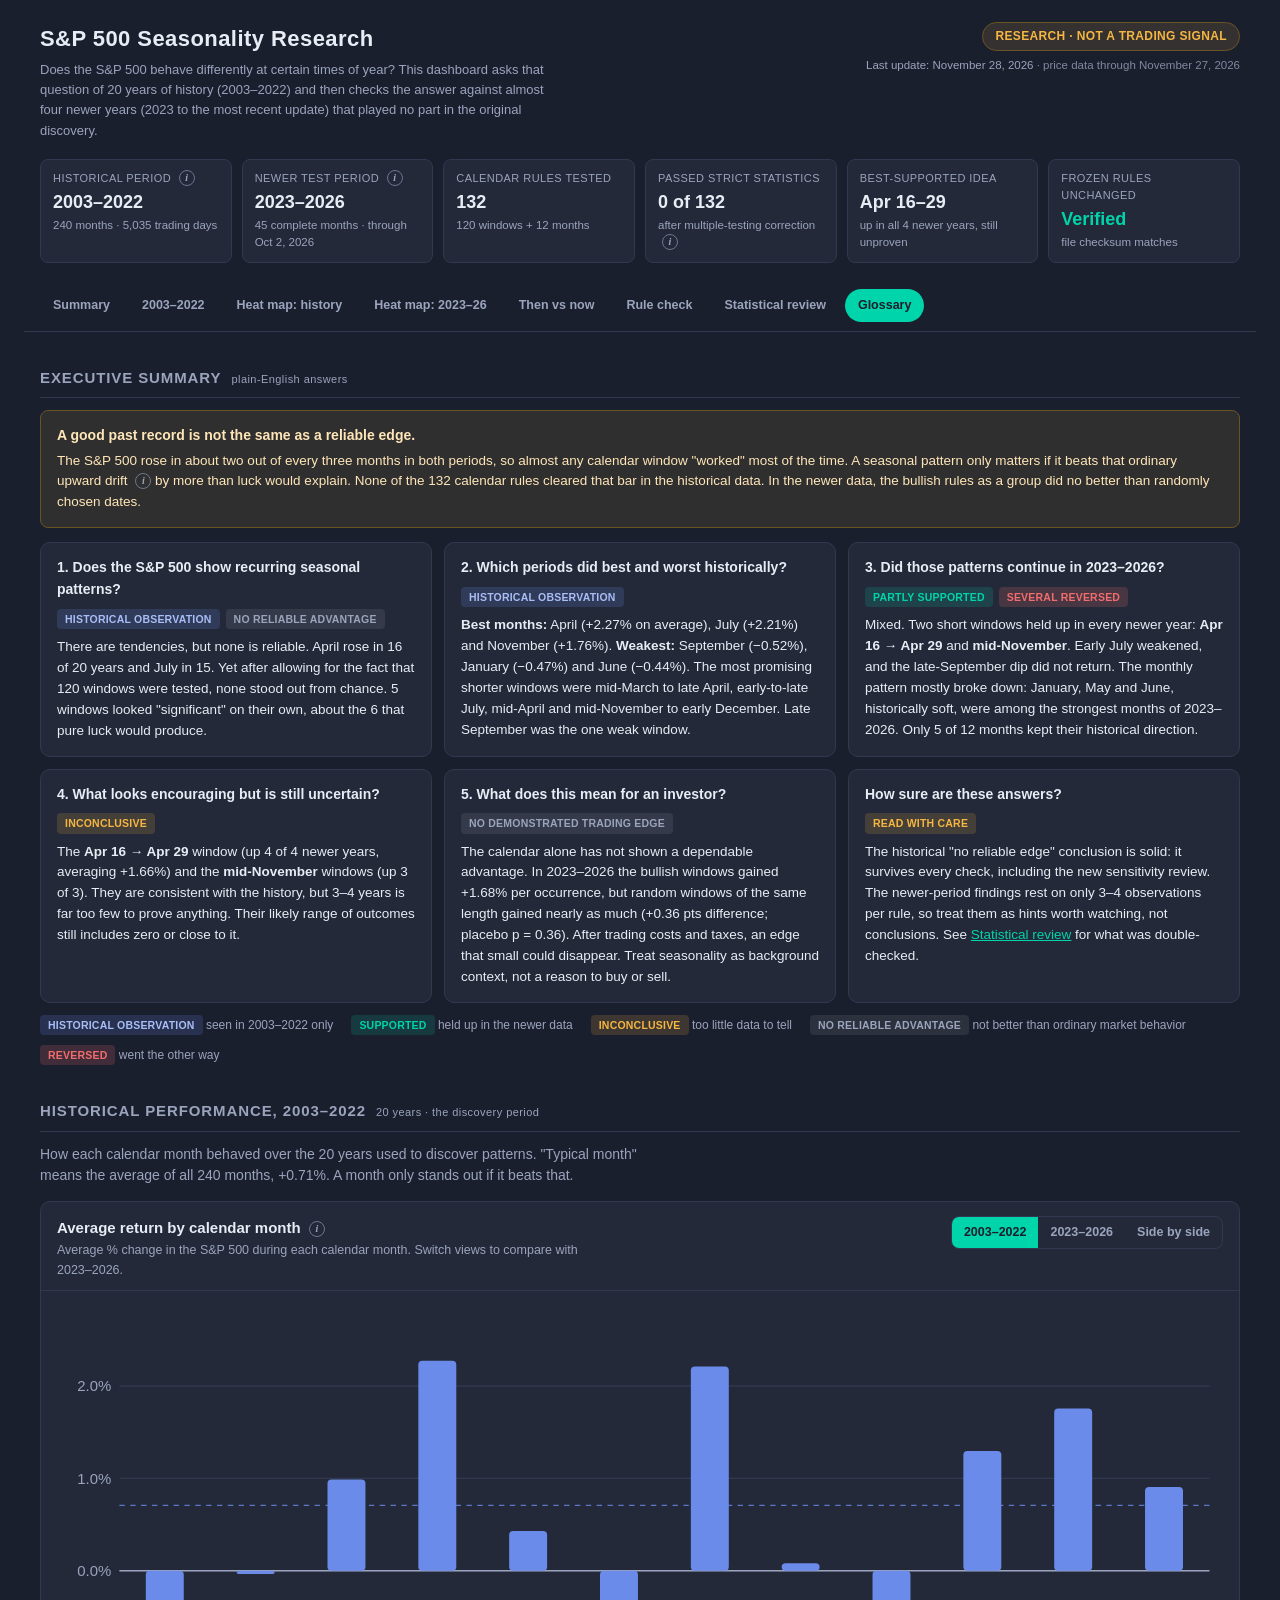
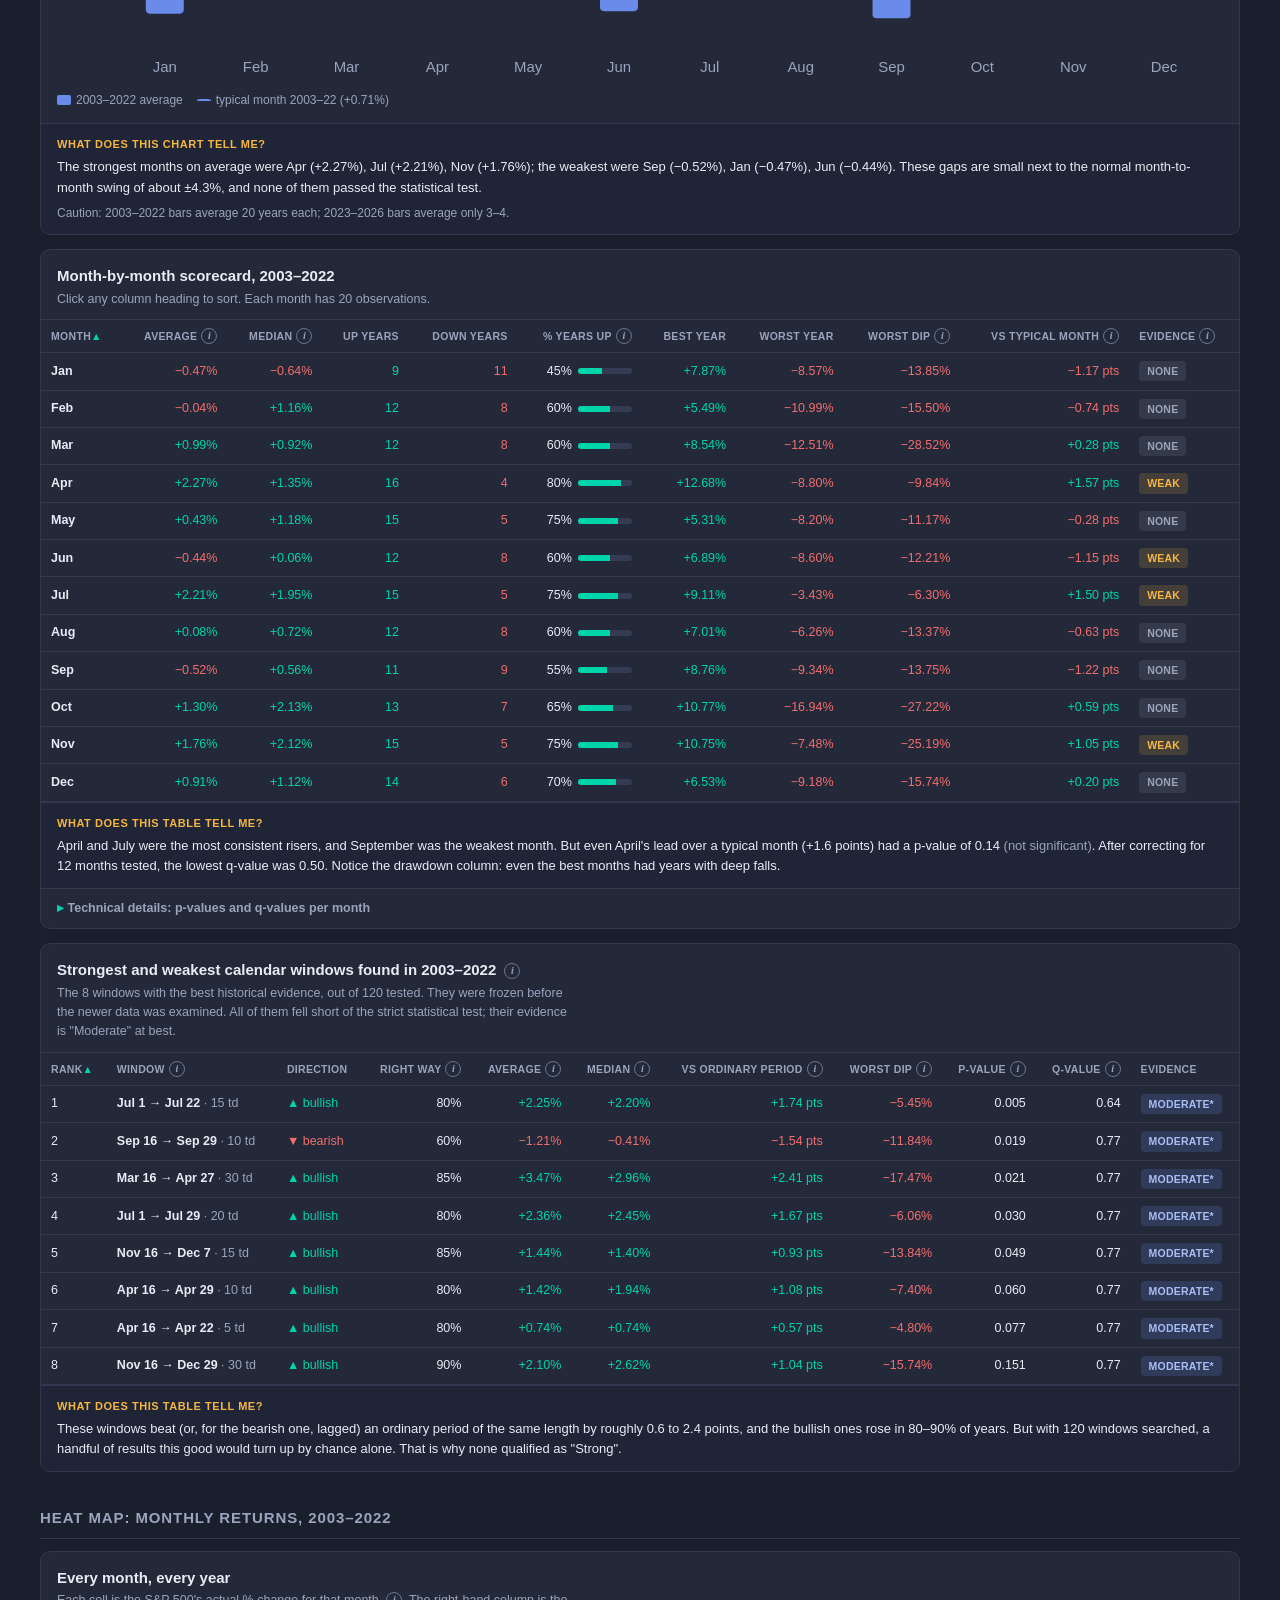
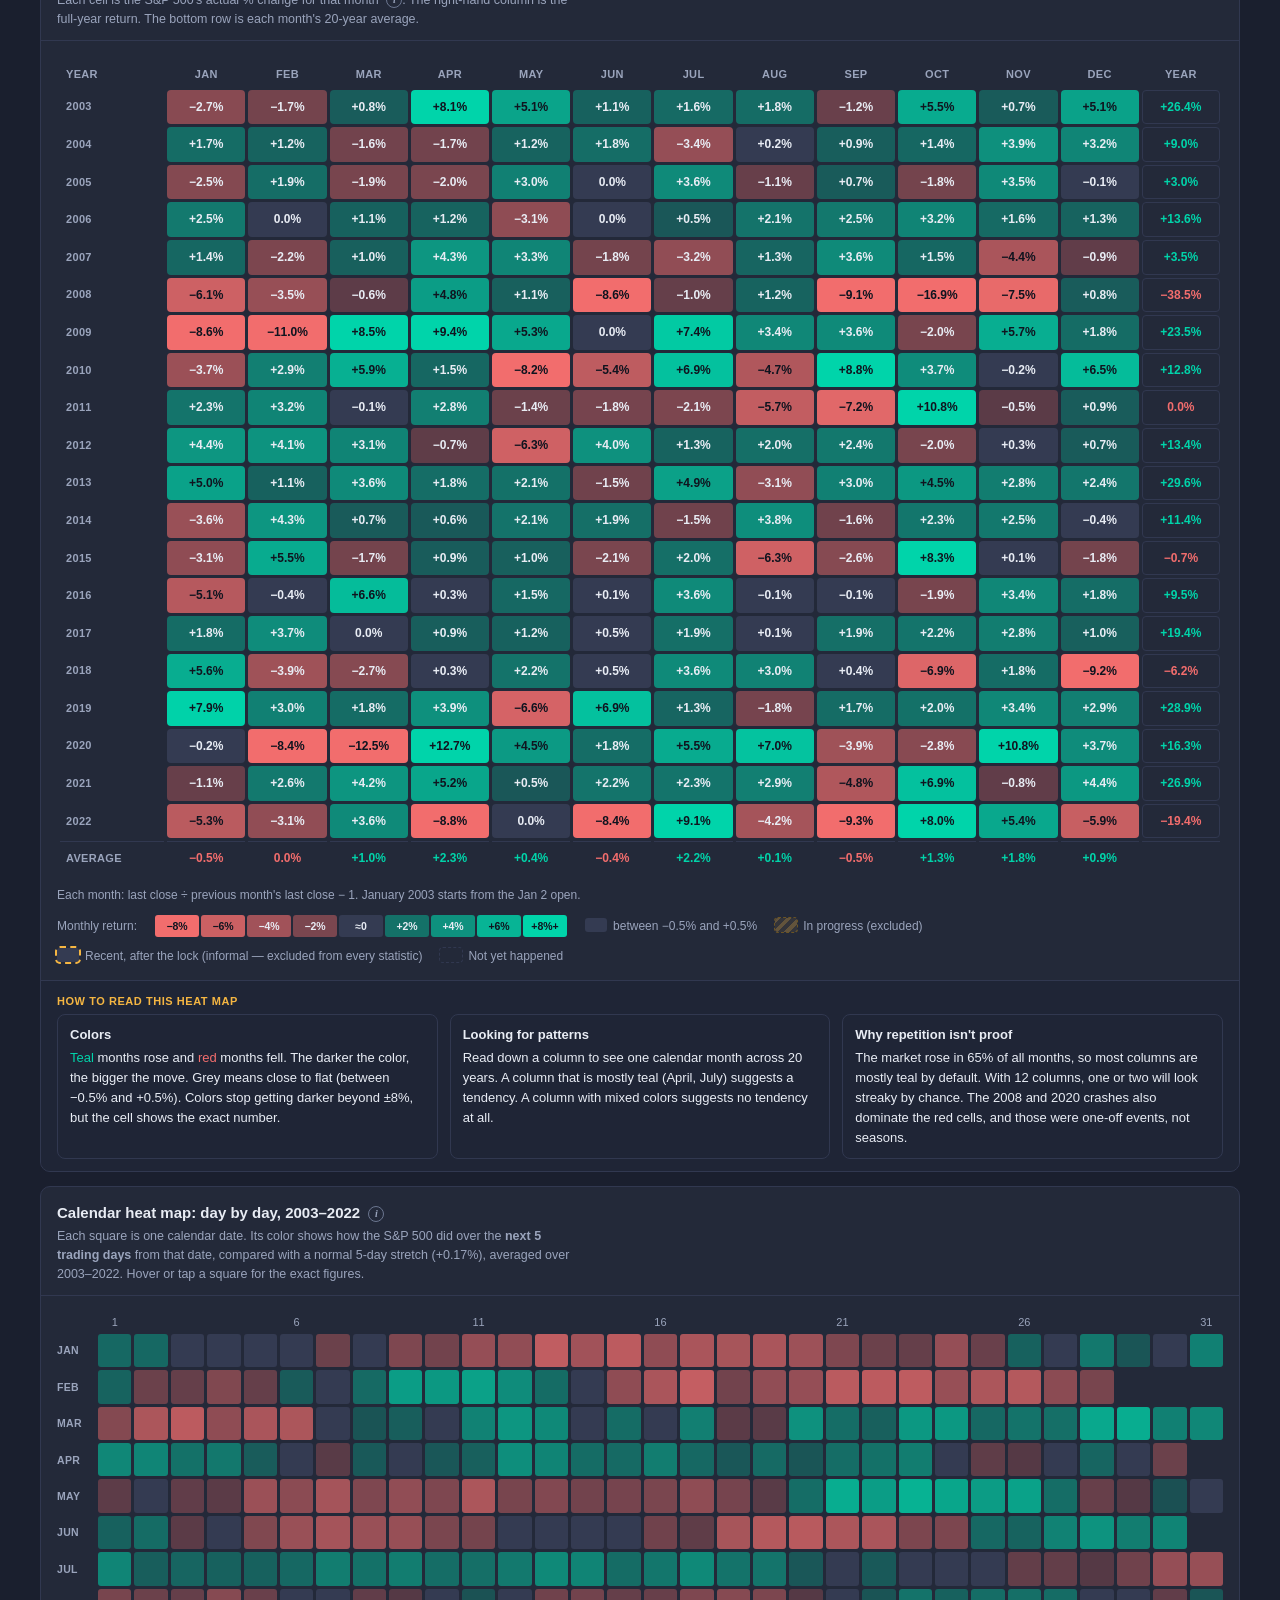
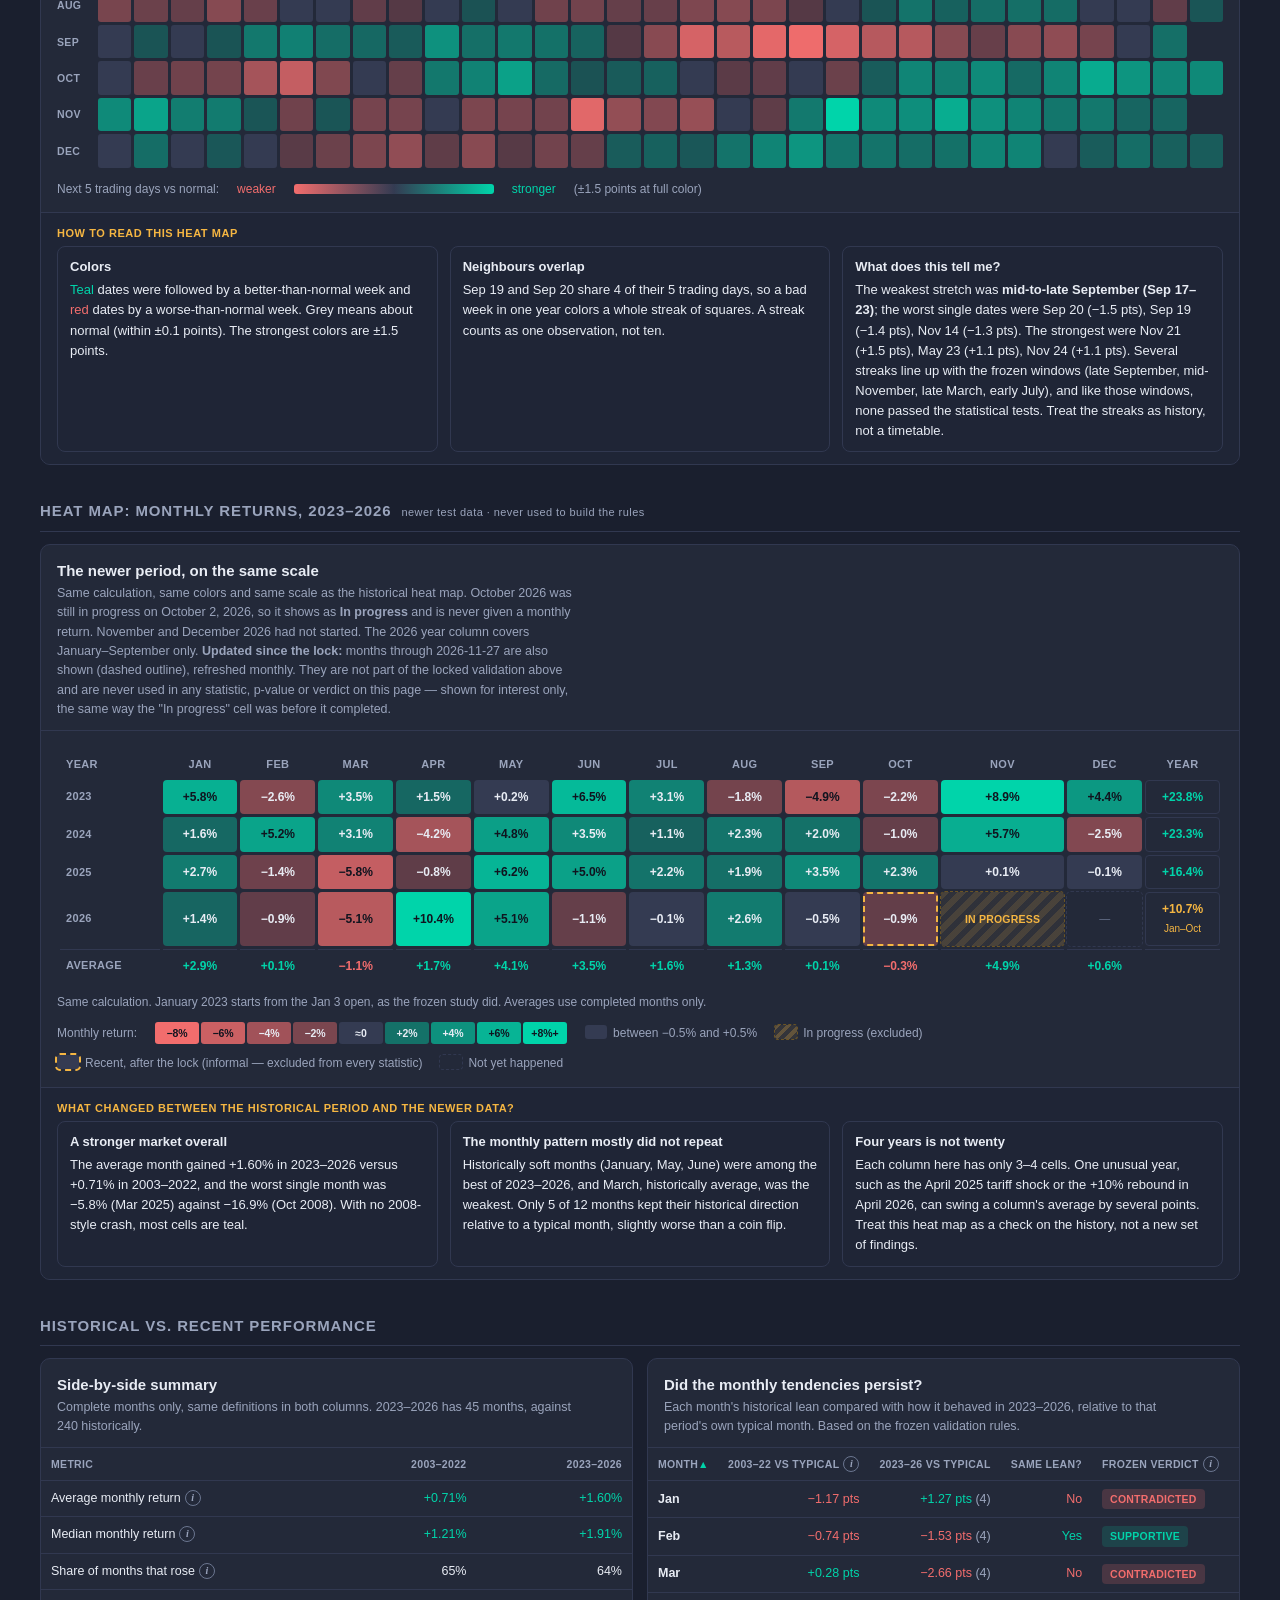
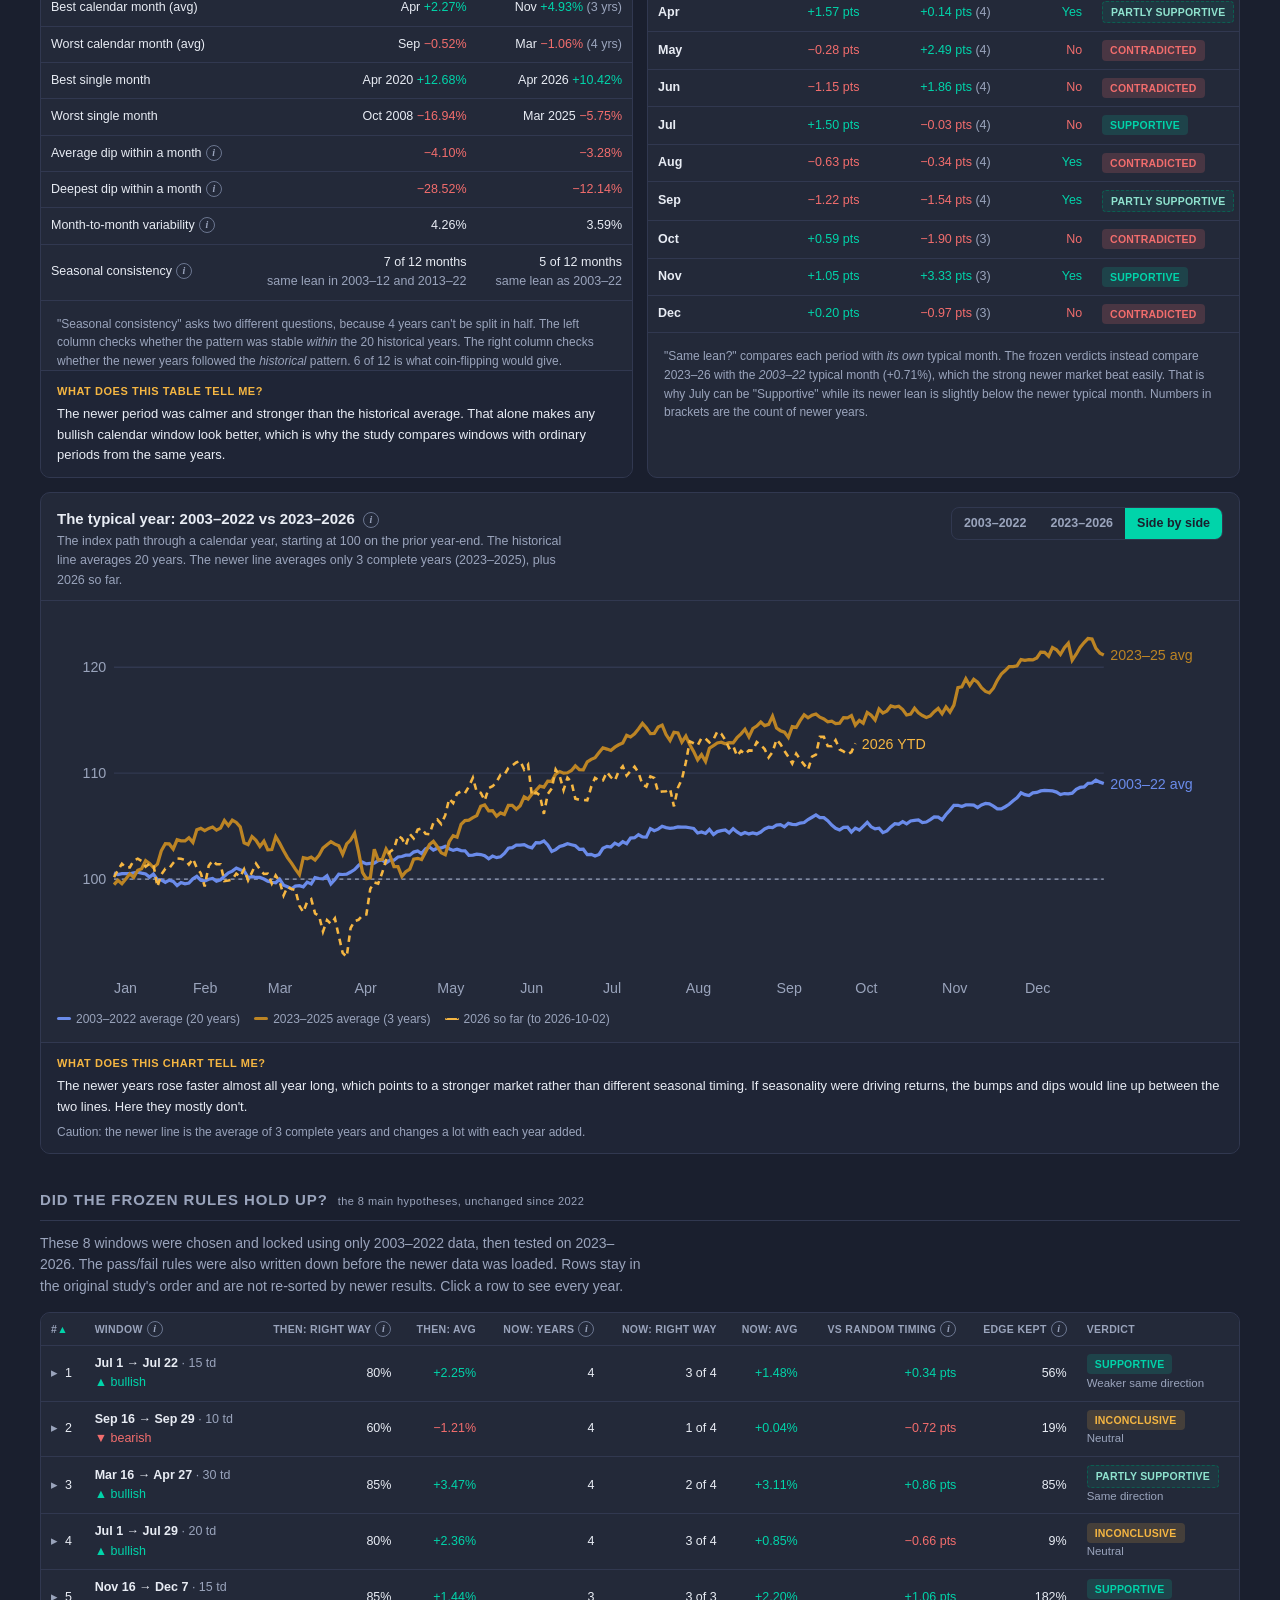
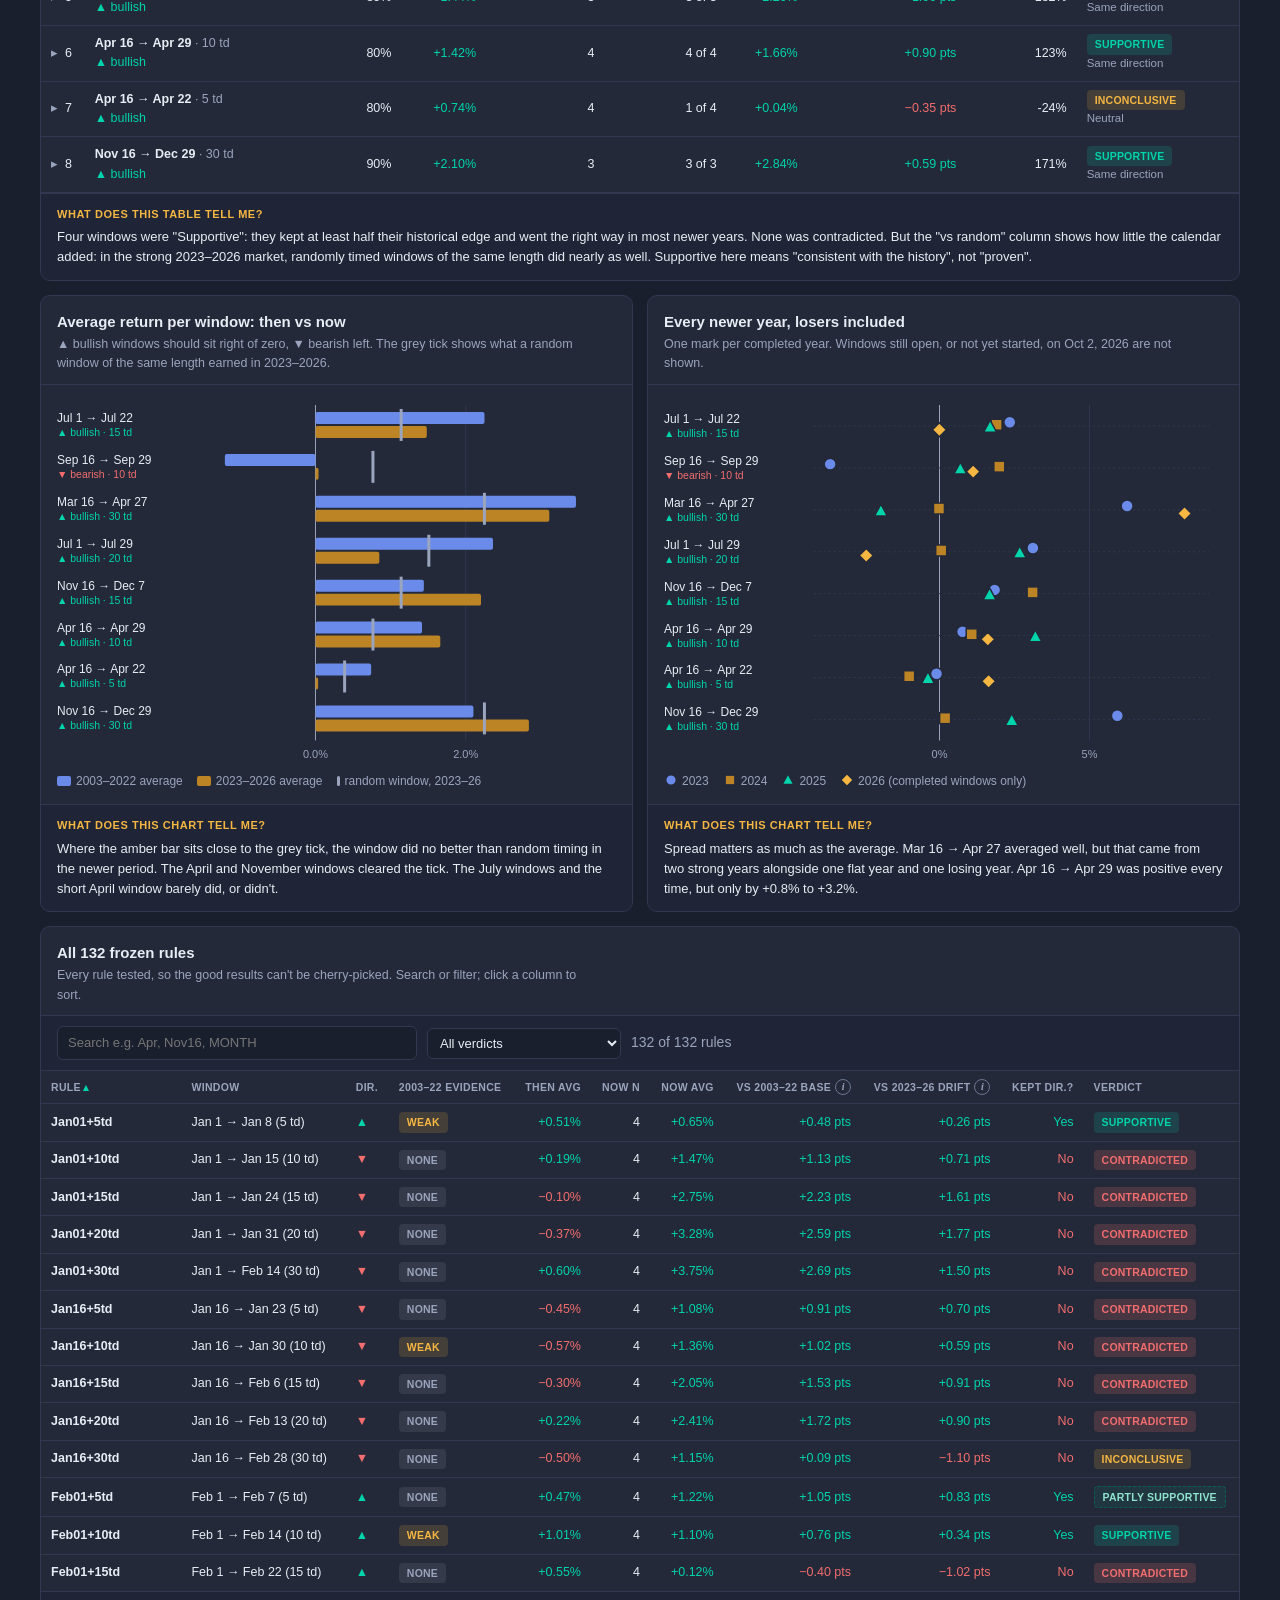
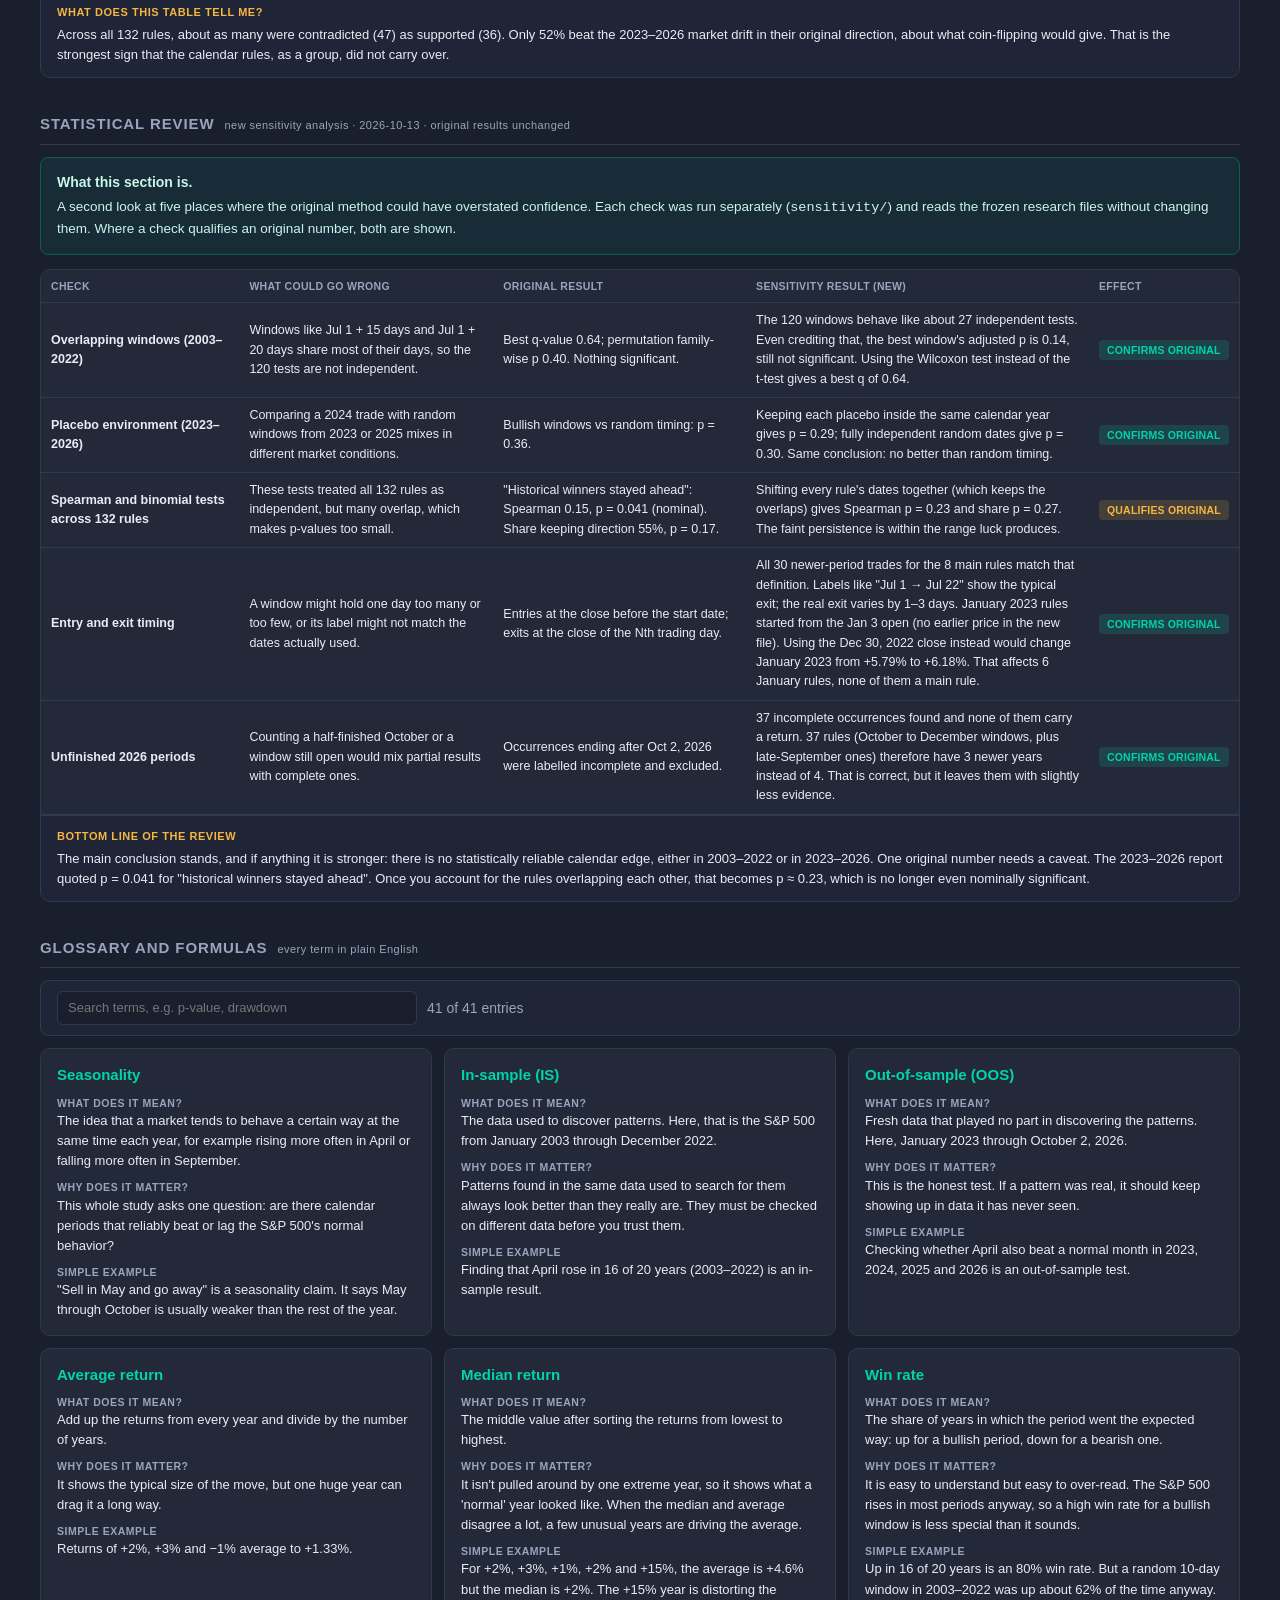
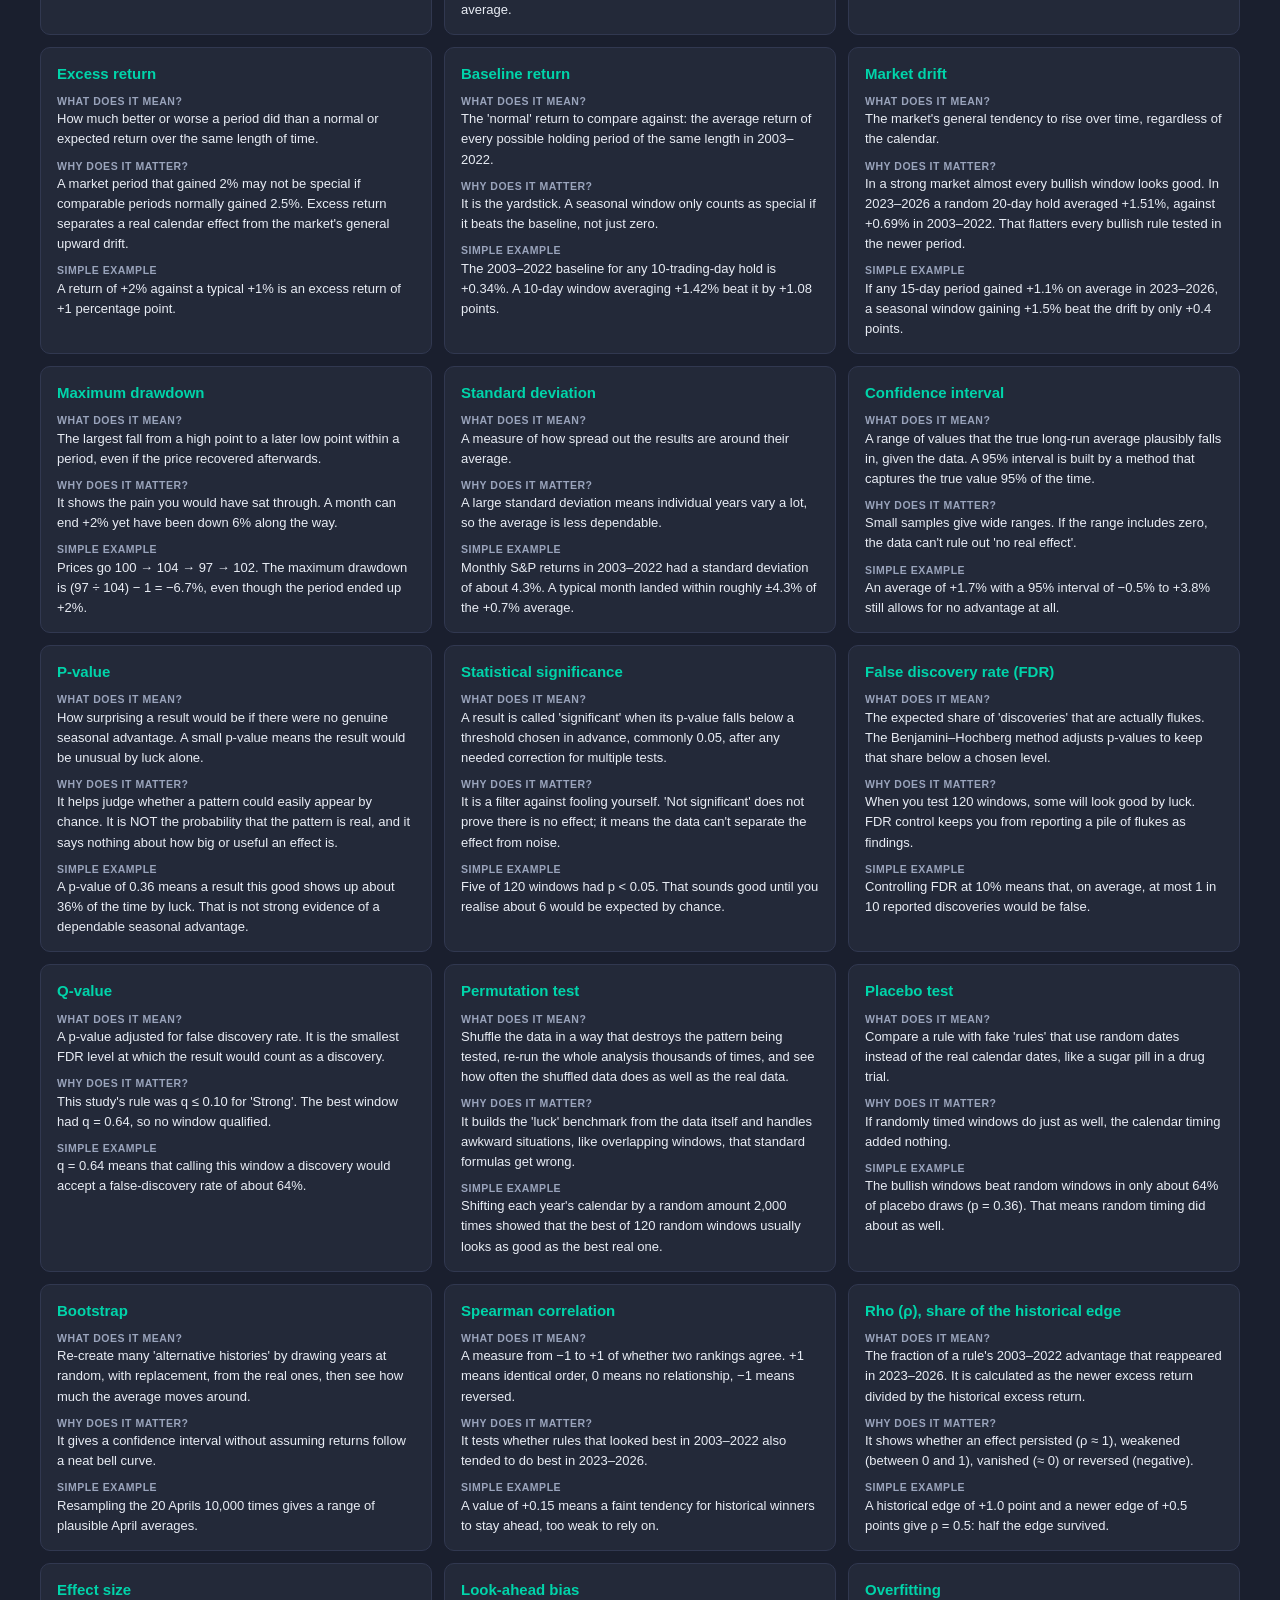
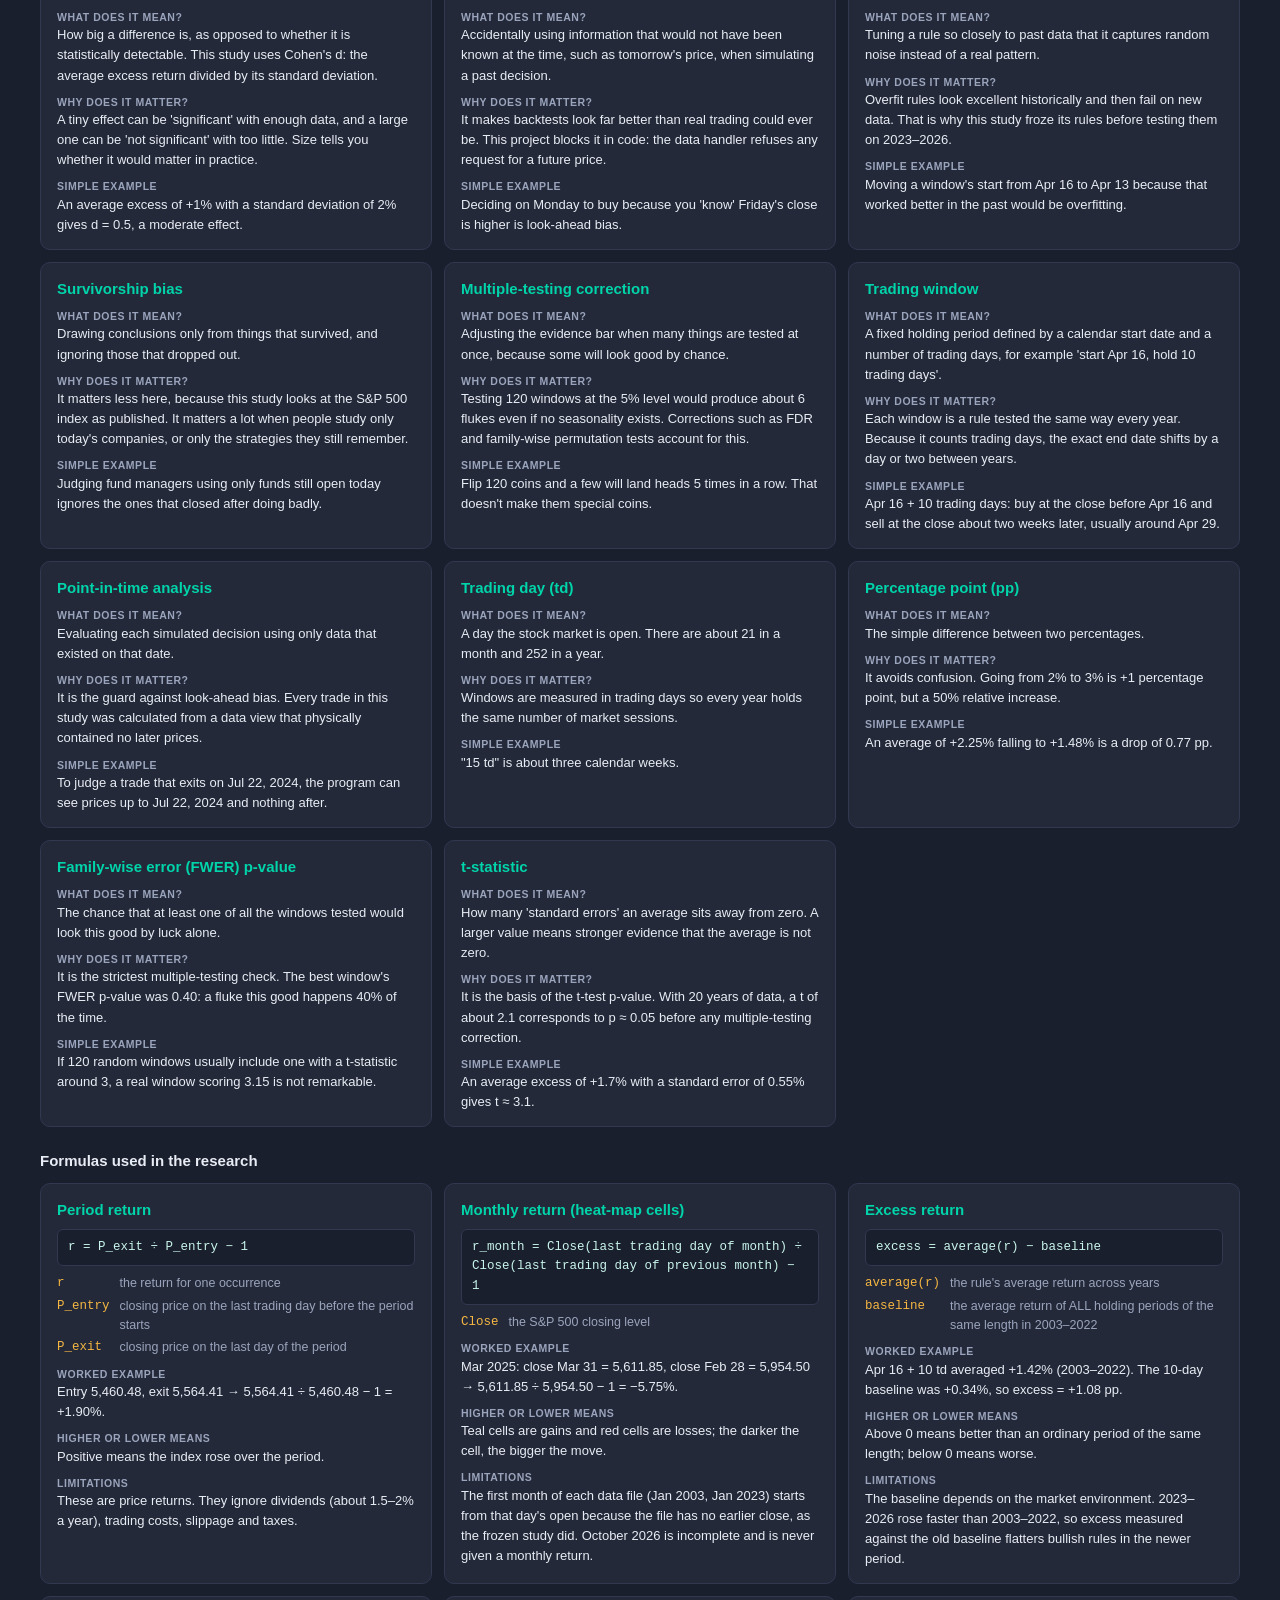
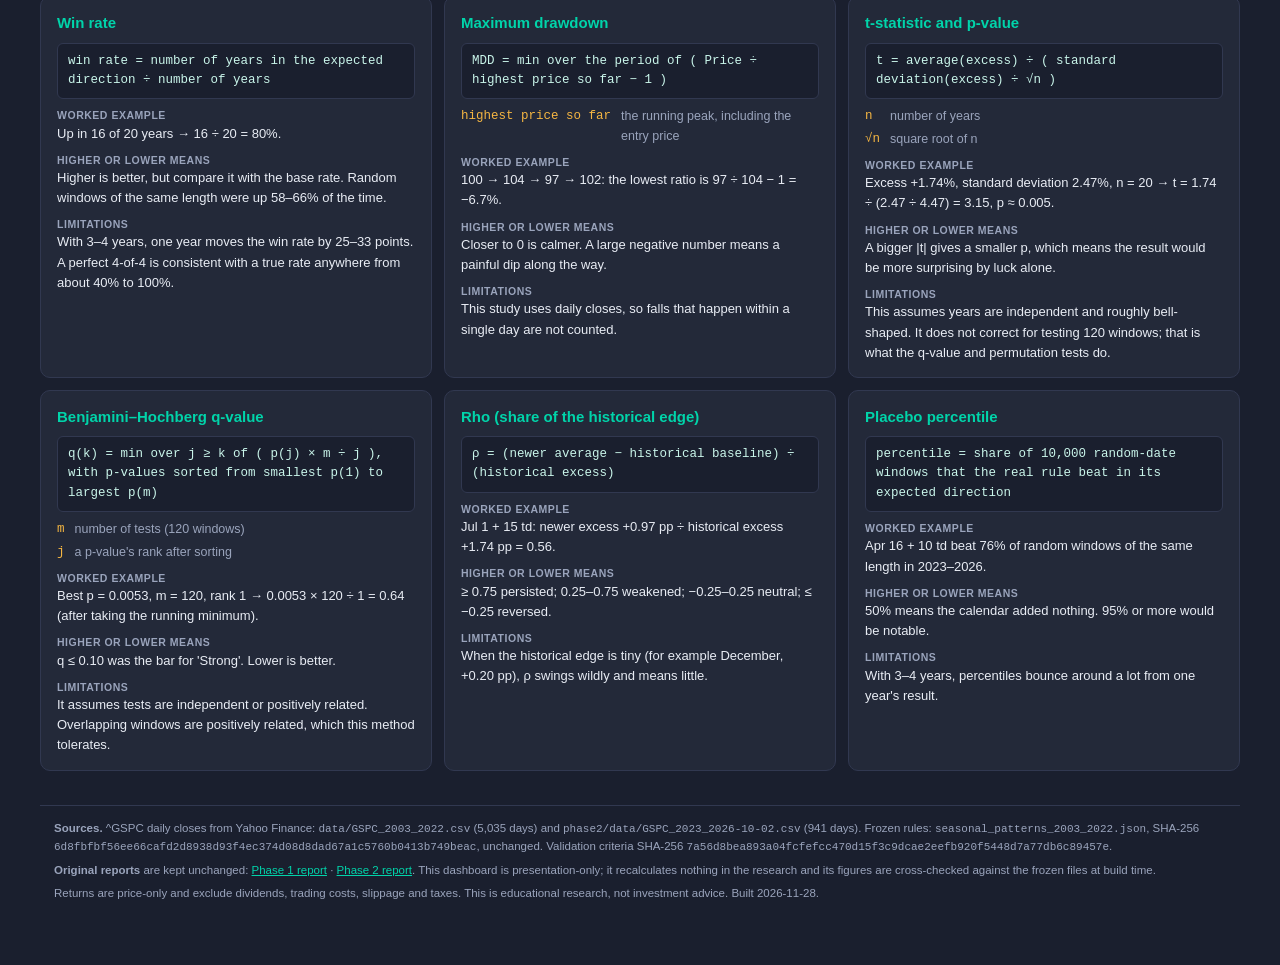
==== commit bb3a81f3: "Monthly dashboard refresh - 2026-11-28" ====
--- a/dashboard/index.html
+++ b/dashboard/index.html
@@ -215,11 +215,11 @@
 <header class="header">
   <div>
     <h1>S&amp;P 500 Seasonality Research</h1>
-    <div class="subtitle">Does the S&amp;P 500 behave differently at certain times of year? This dashboard asks that question of 20 years of history (2003–2022) and then checks the answer against almost four newer years (2023 to October 2, 2026) that played no part in the original discovery.</div>
+    <div class="subtitle">Does the S&amp;P 500 behave differently at certain times of year? This dashboard asks that question of 20 years of history (2003–2022) and then checks the answer against almost four newer years (2023 to the most recent update) that played no part in the original discovery.</div>
   </div>
   <div class="header-right">
     <span class="status-pill pill-research">Research · not a trading signal</span>
-    <div class="last-updated">Last update: November 27, 2026 <span class="dim">· price data through November 27, 2026</span></div>
+    <div class="last-updated">Last update: November 28, 2026 <span class="dim">· price data through November 27, 2026</span></div>
   </div>
 </header>
 
@@ -442,7 +442,7 @@
 <footer class="disclaimer">
   <div><b>Sources.</b> ^GSPC daily closes from Yahoo Finance: <code>data/GSPC_2003_2022.csv</code> (5,035 days) and <code>phase2/data/GSPC_2023_2026-10-02.csv</code> (941 days). Frozen rules: <code>seasonal_patterns_2003_2022.json</code>, SHA-256 <code>6d8fbfbf56ee66cafd2d8938d93f4ec374d08d8dad67a1c5760b0413b749beac</code>, unchanged. Validation criteria SHA-256 <code>7a56d8bea893a04fcfefcc470d15f3c9dcae2eefb920f5448d7a77db6c89457e</code>.</div>
   <div><b>Original reports</b> are kept unchanged: <a href="../docs/phase1_report.html">Phase 1 report</a> · <a href="../docs/phase2_oos_report.html">Phase 2 report</a>. This dashboard is presentation-only; it recalculates nothing in the research and its figures are cross-checked against the frozen files at build time.</div>
-  <div>Returns are price-only and exclude dividends, trading costs, slippage and taxes. This is educational research, not investment advice. Built 2026-11-27.</div>
+  <div>Returns are price-only and exclude dividends, trading costs, slippage and taxes. This is educational research, not investment advice. Built 2026-11-28.</div>
 </footer>
 </div>
 
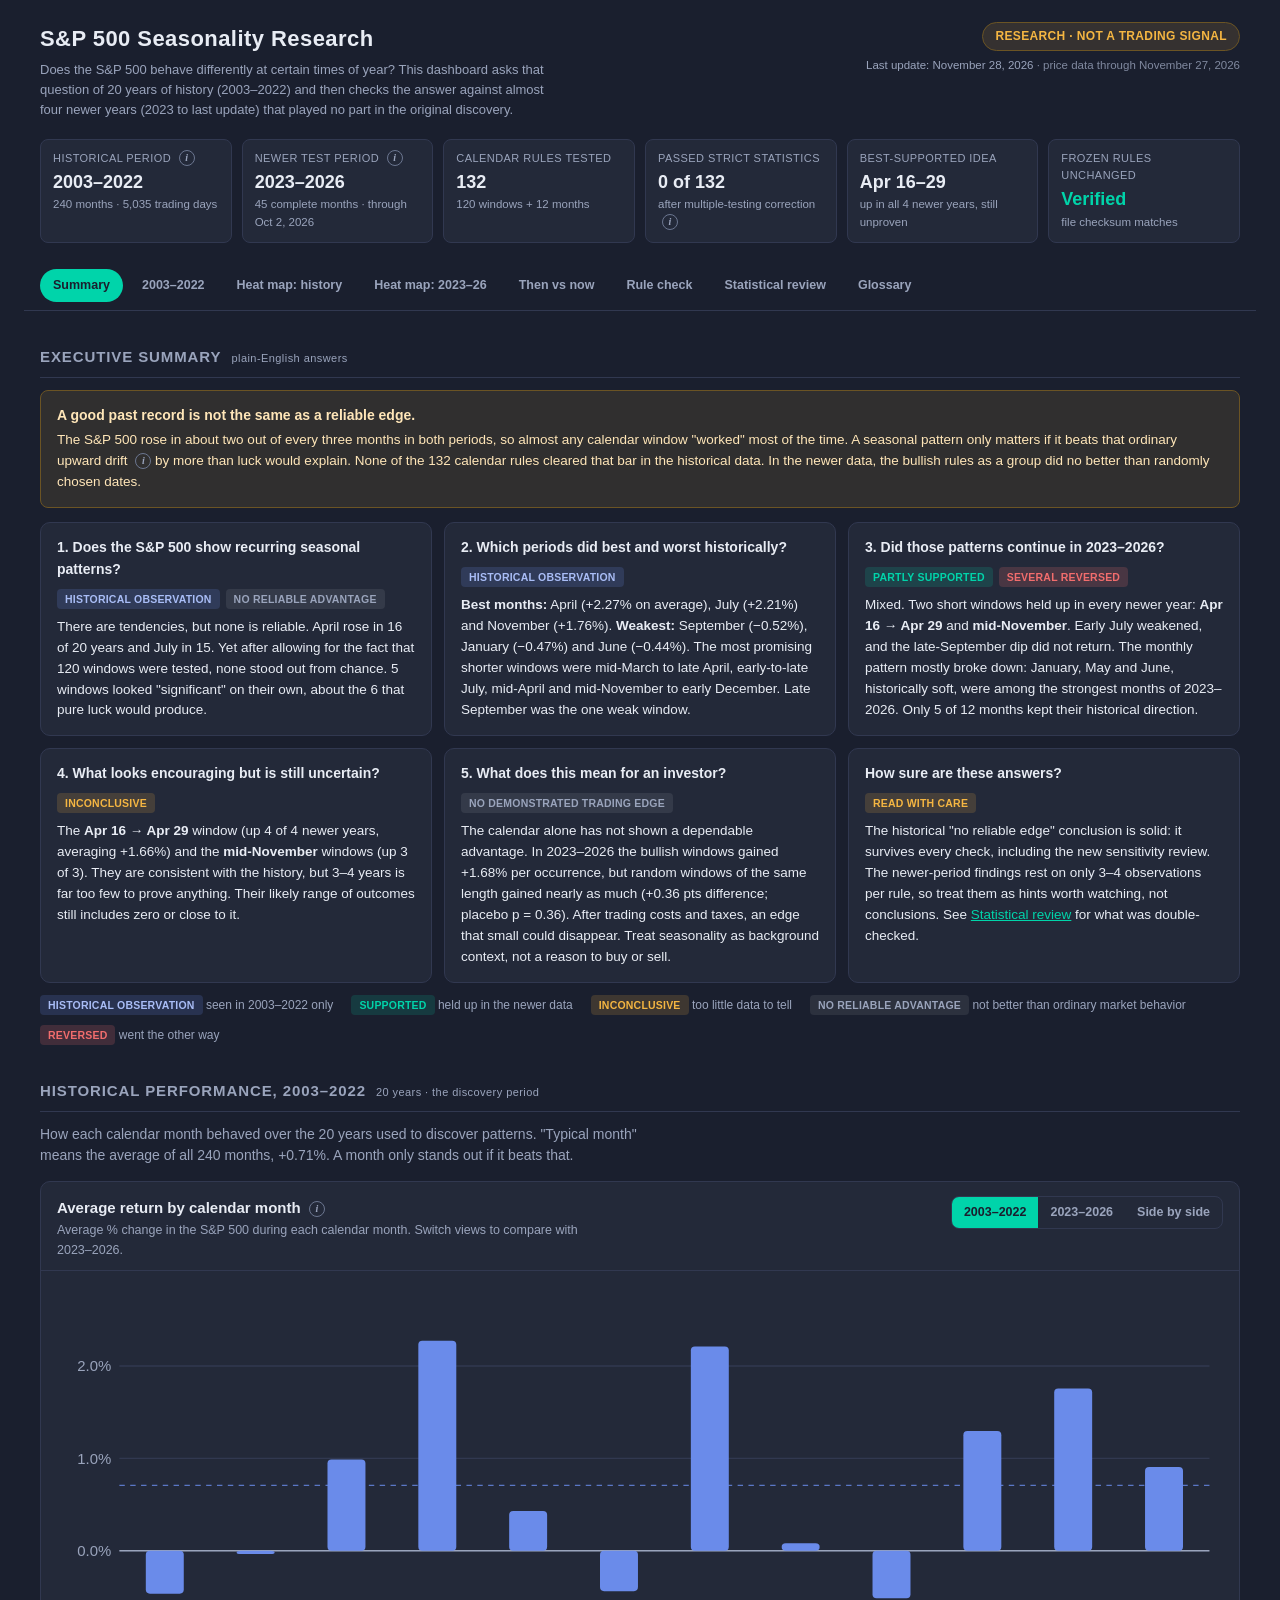
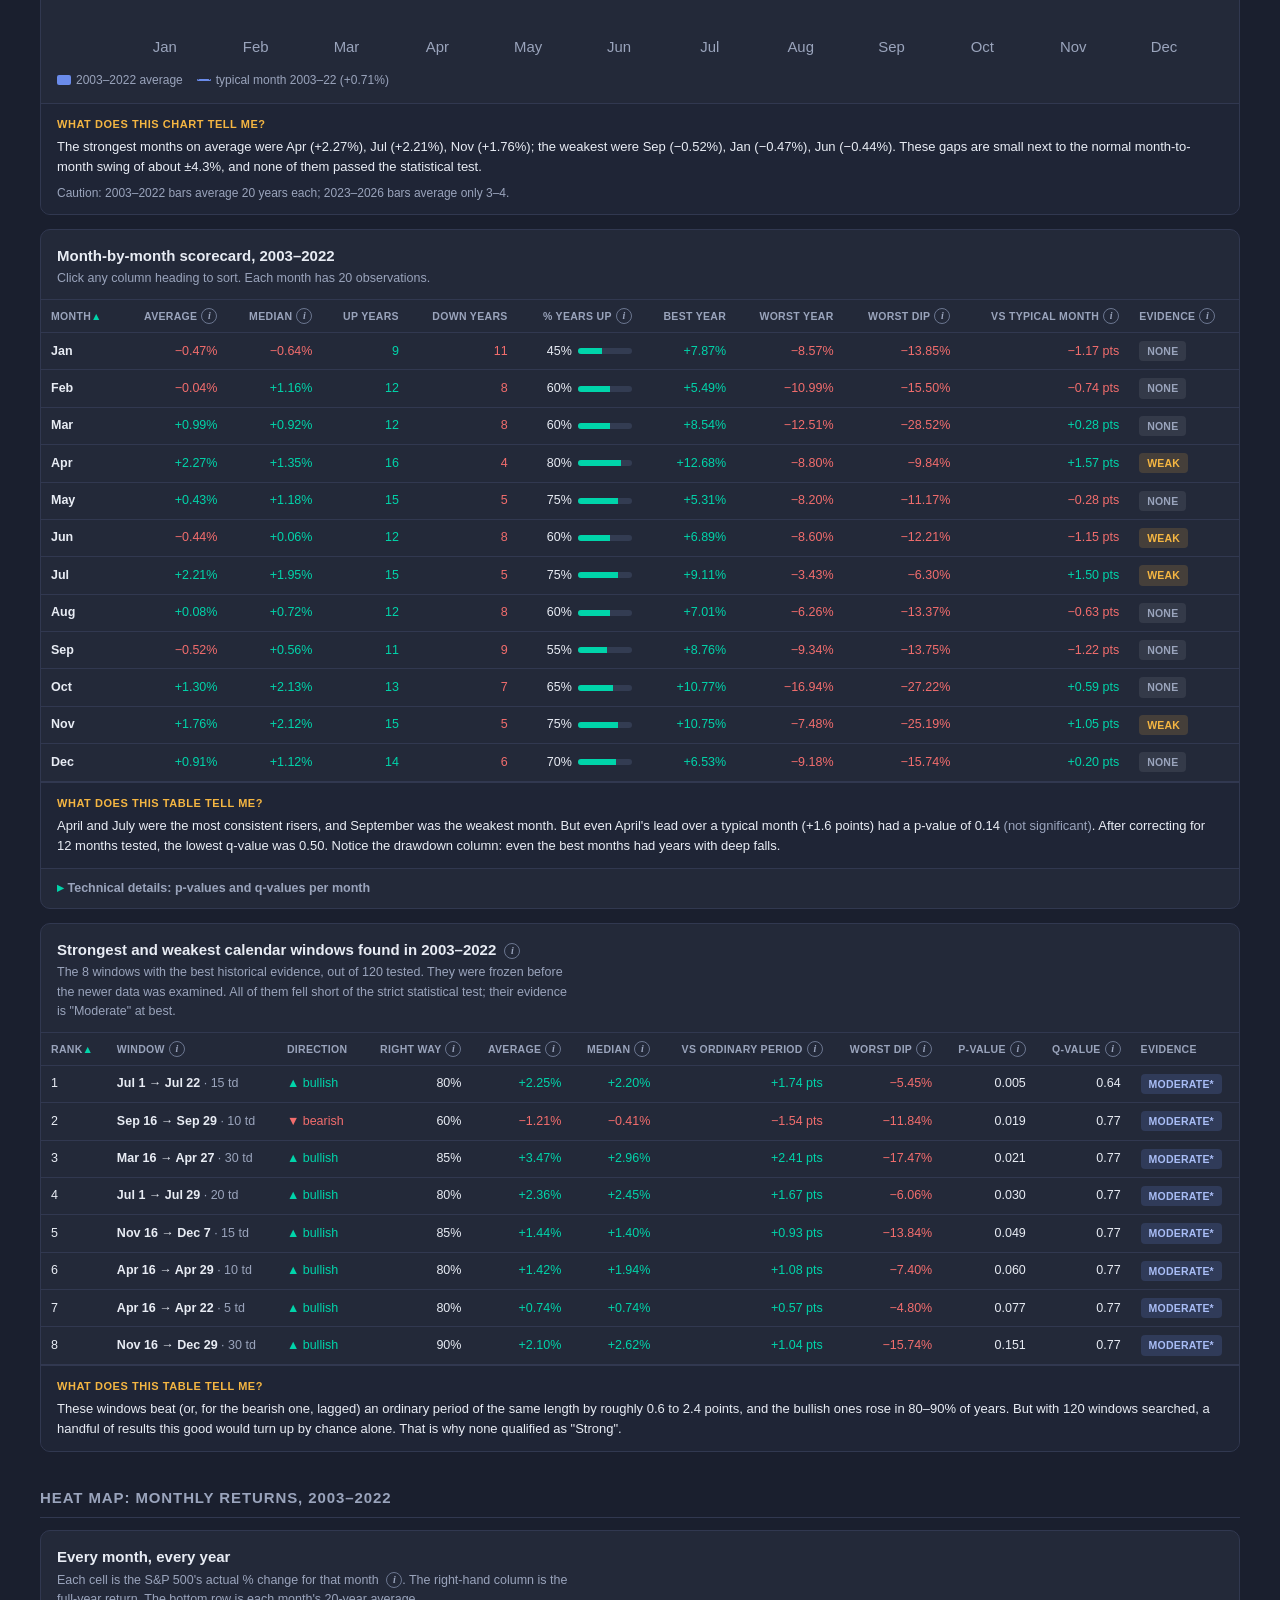
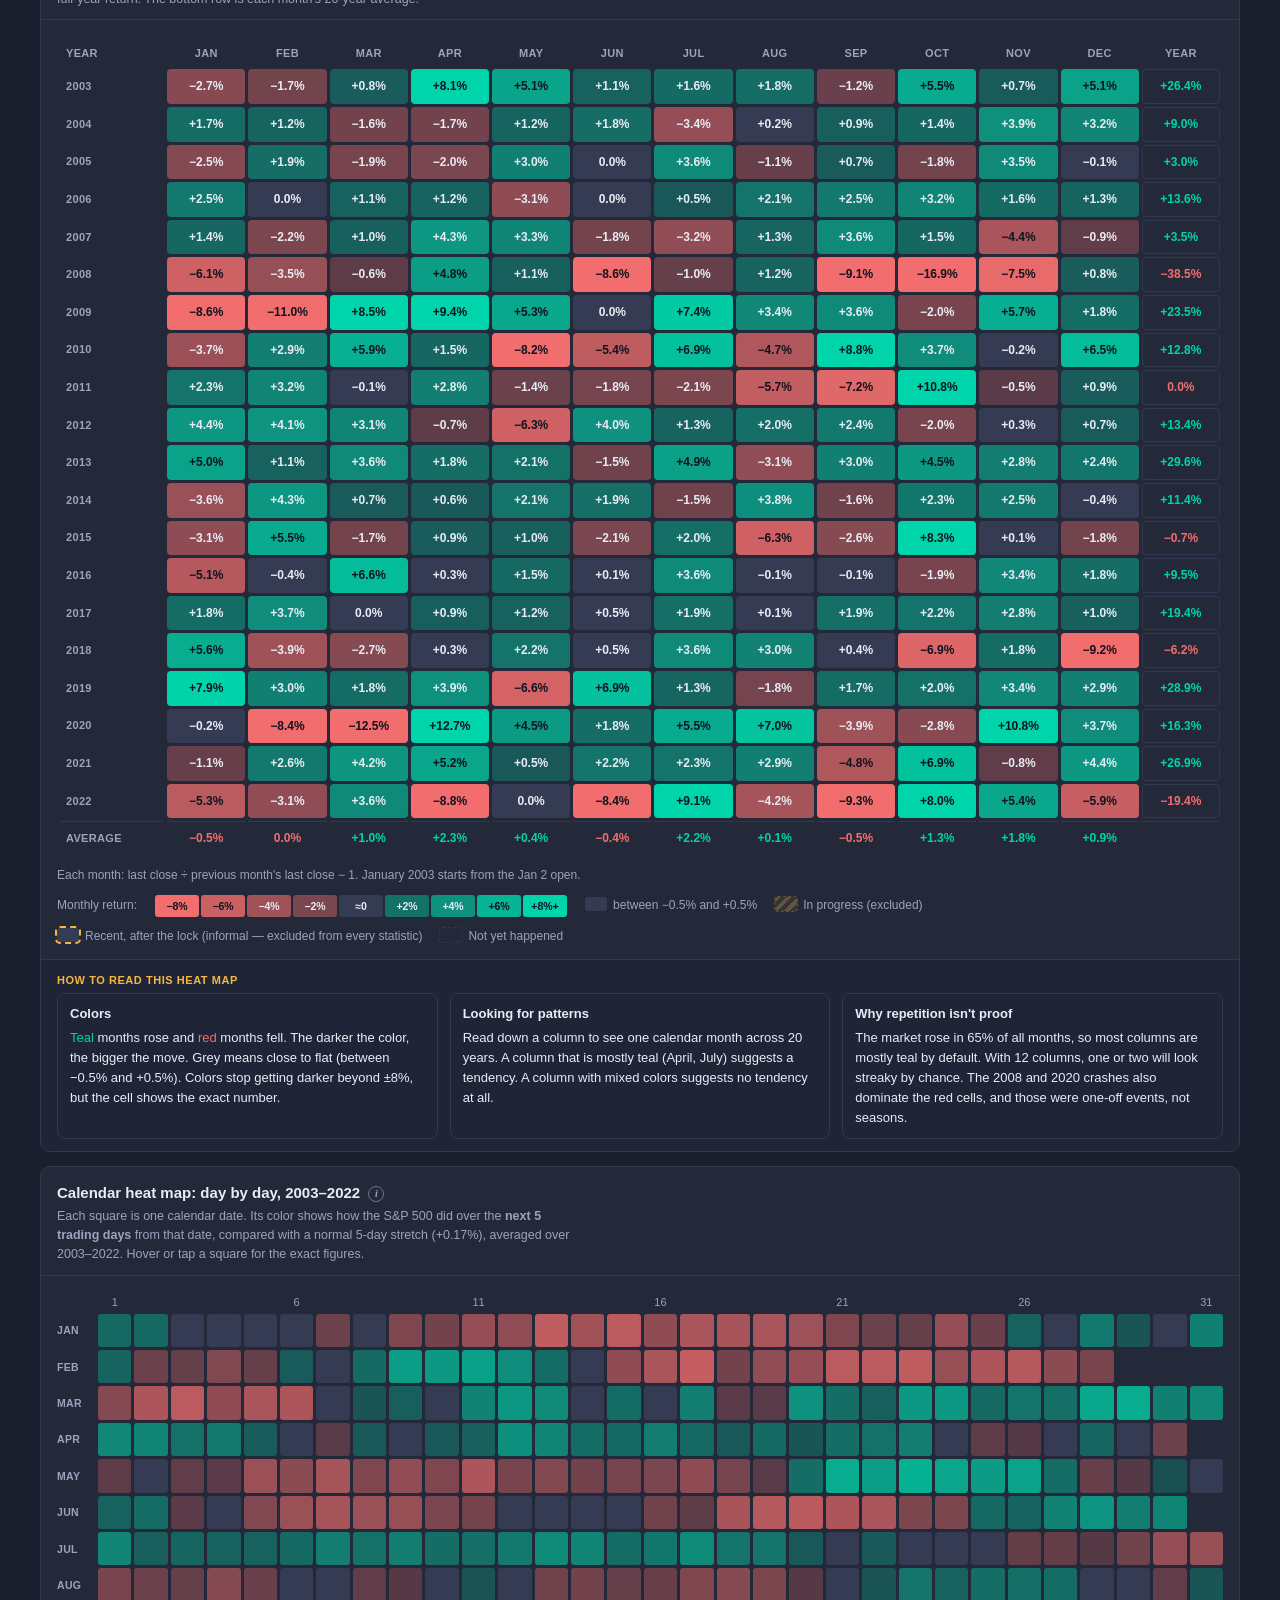
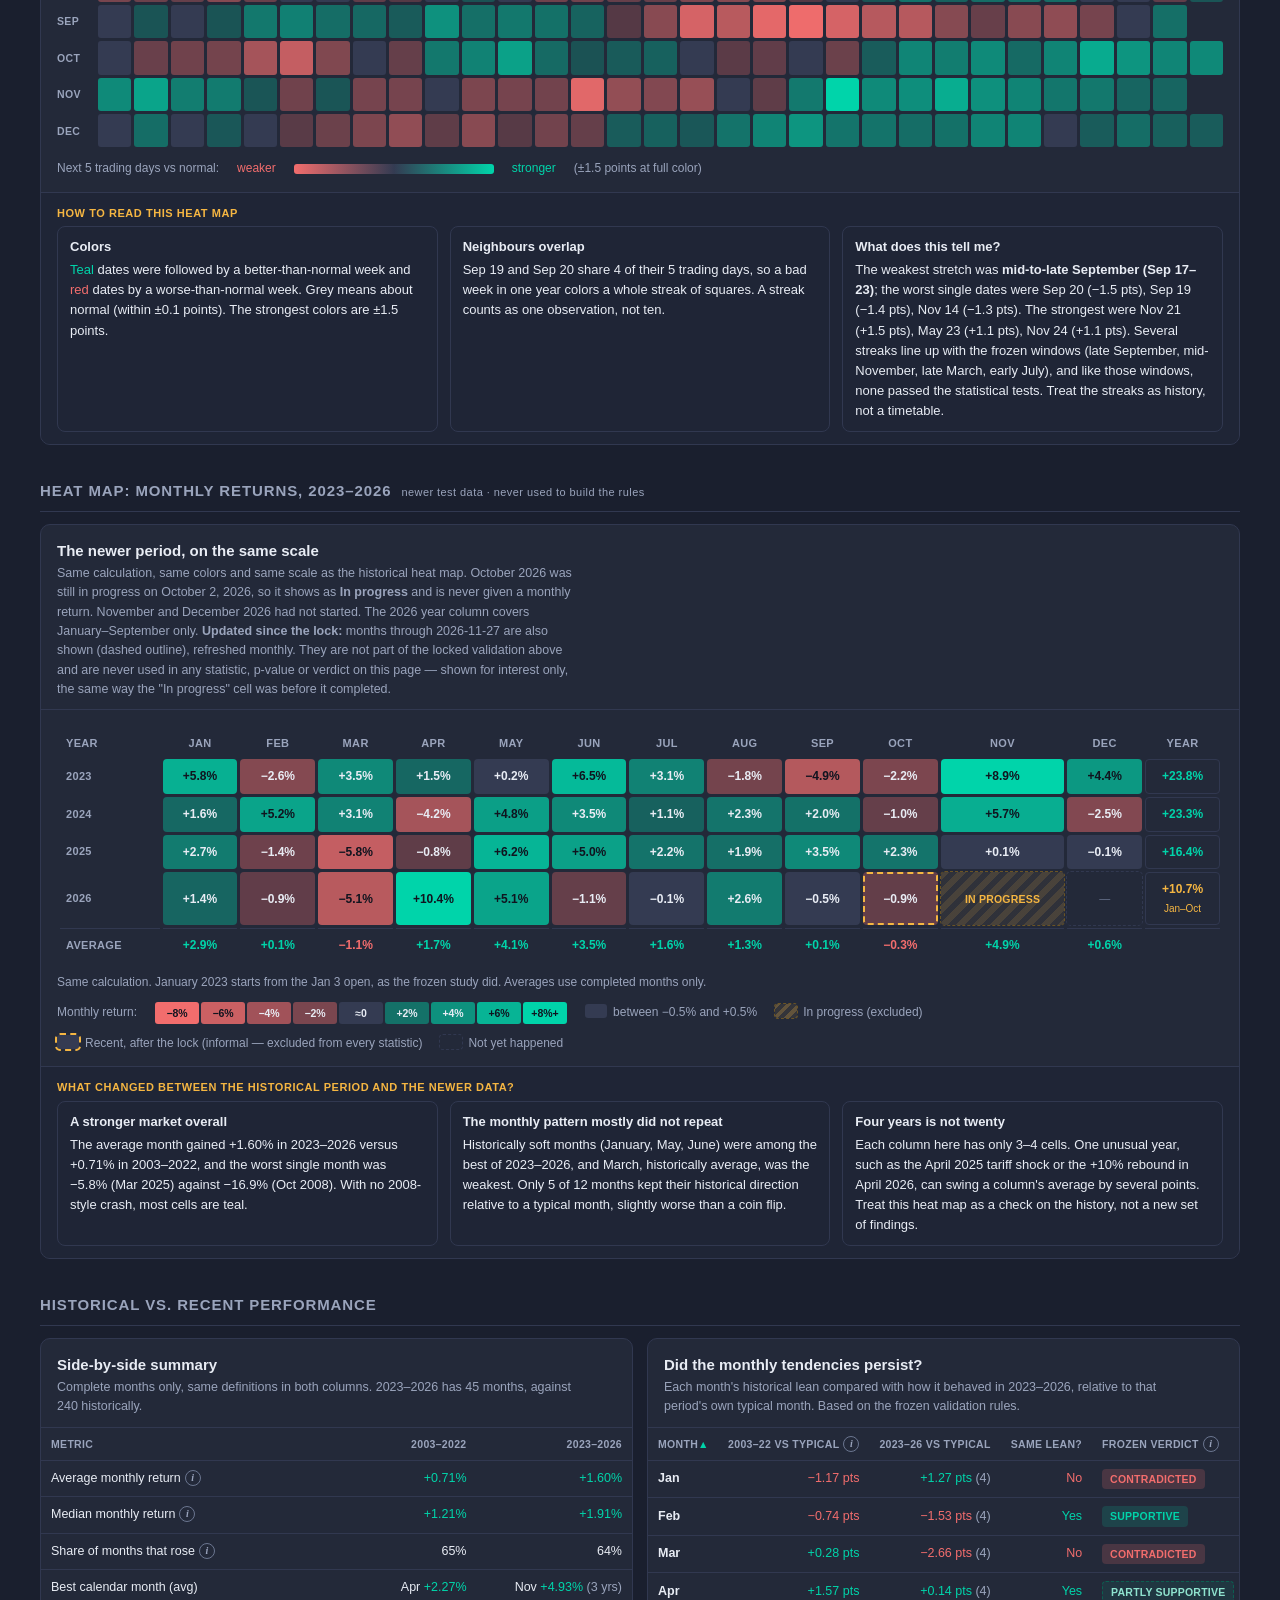
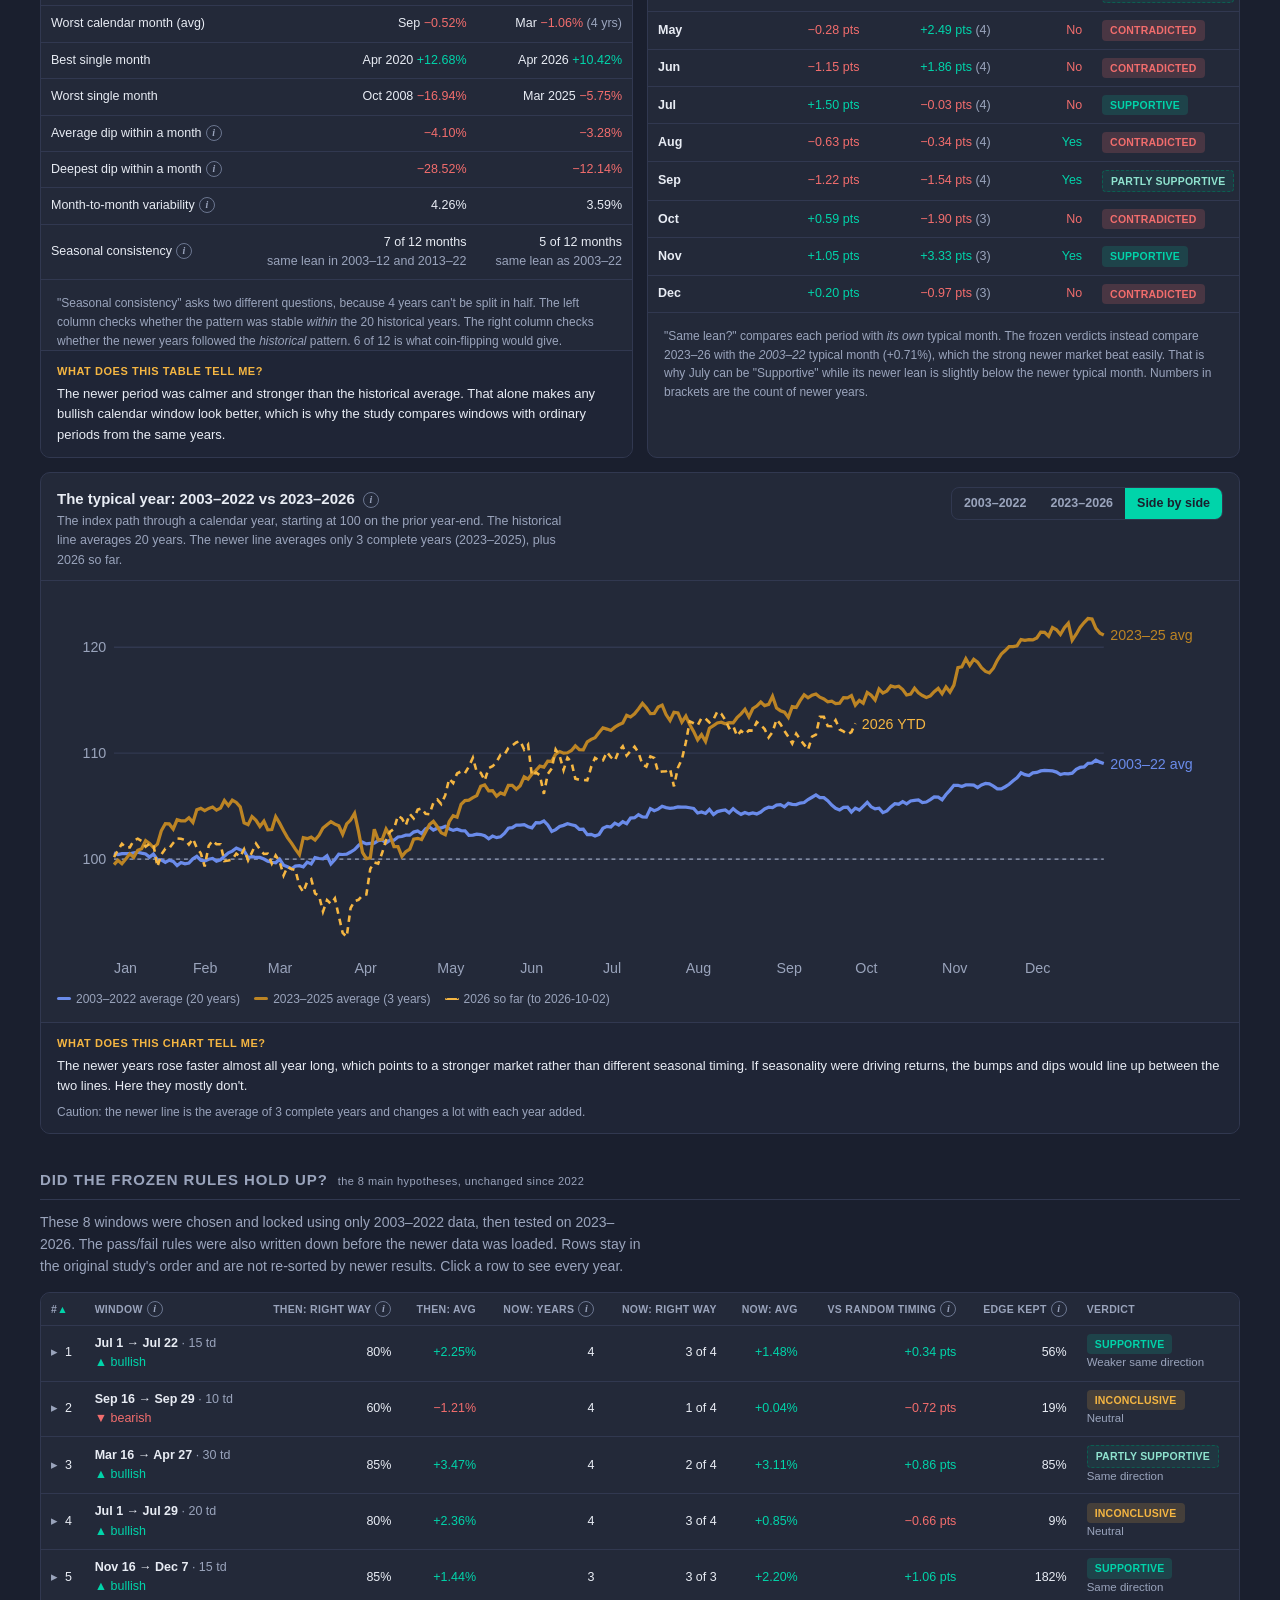
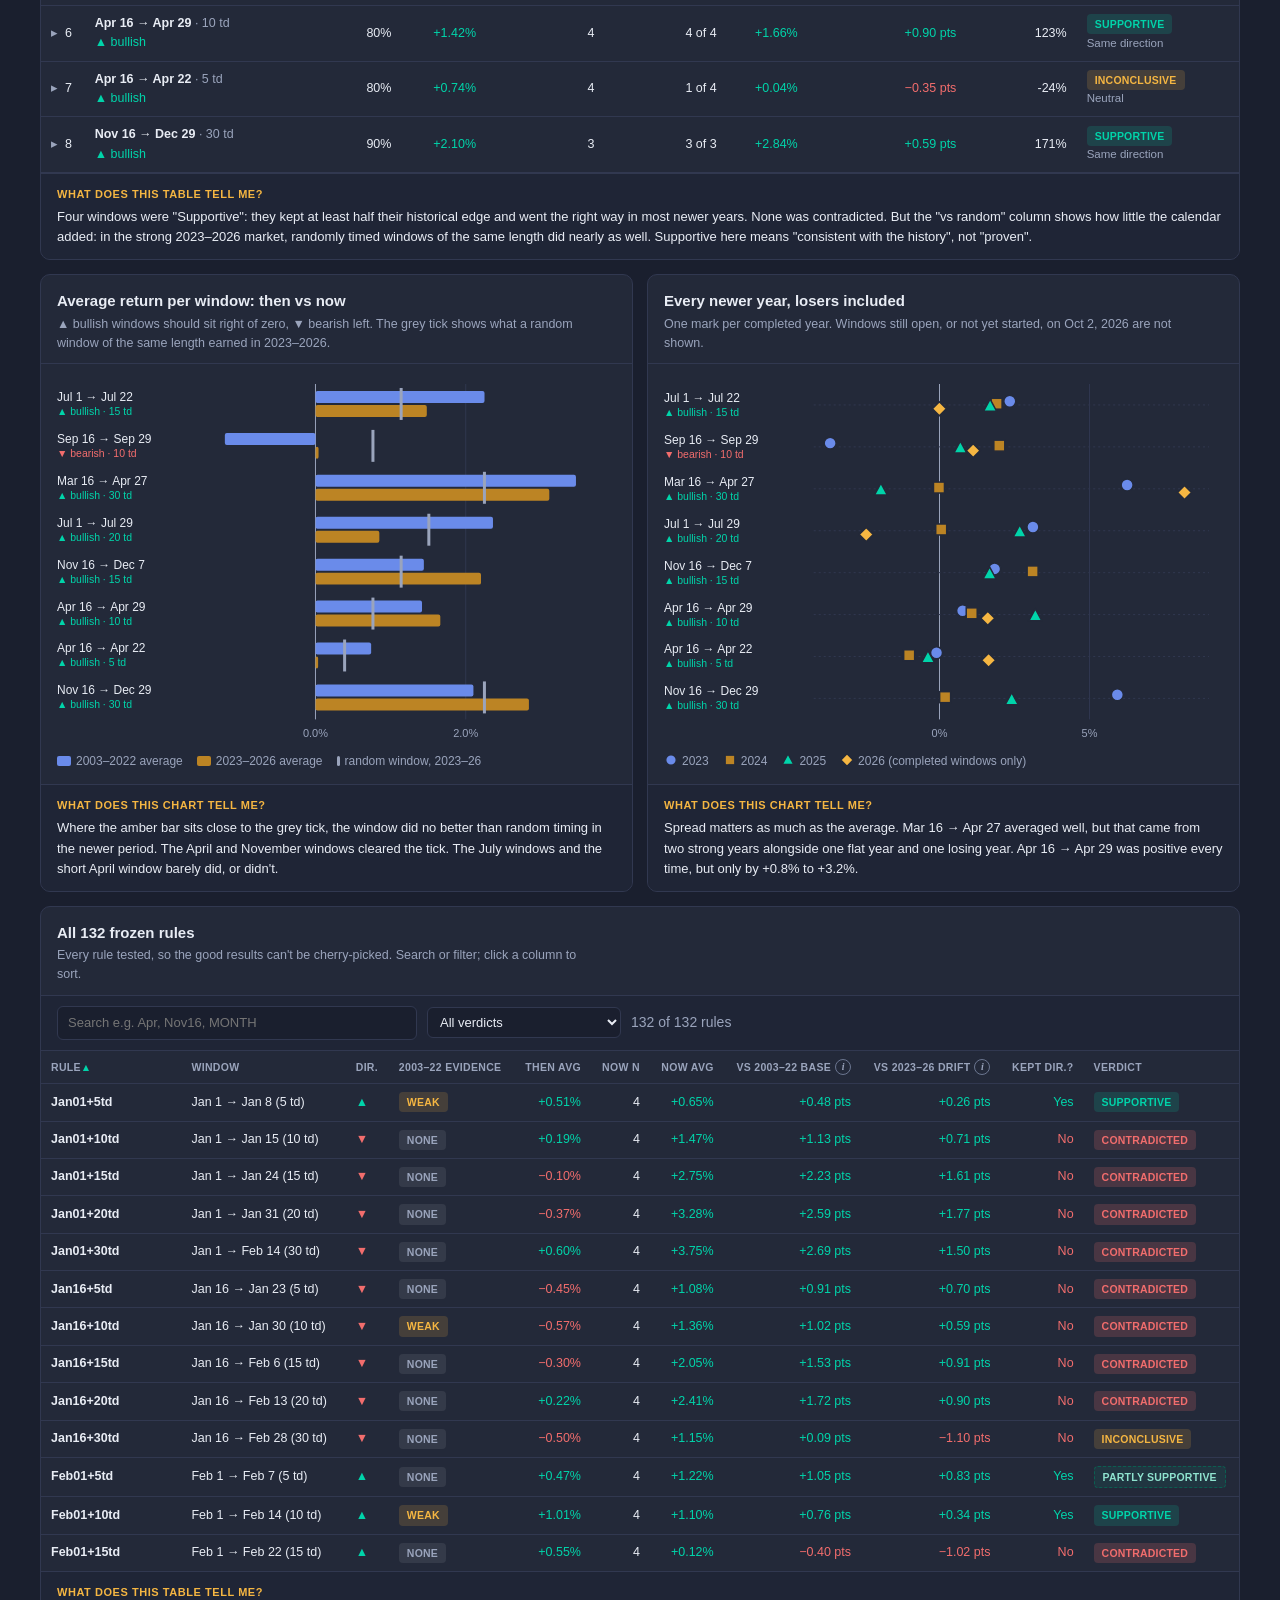
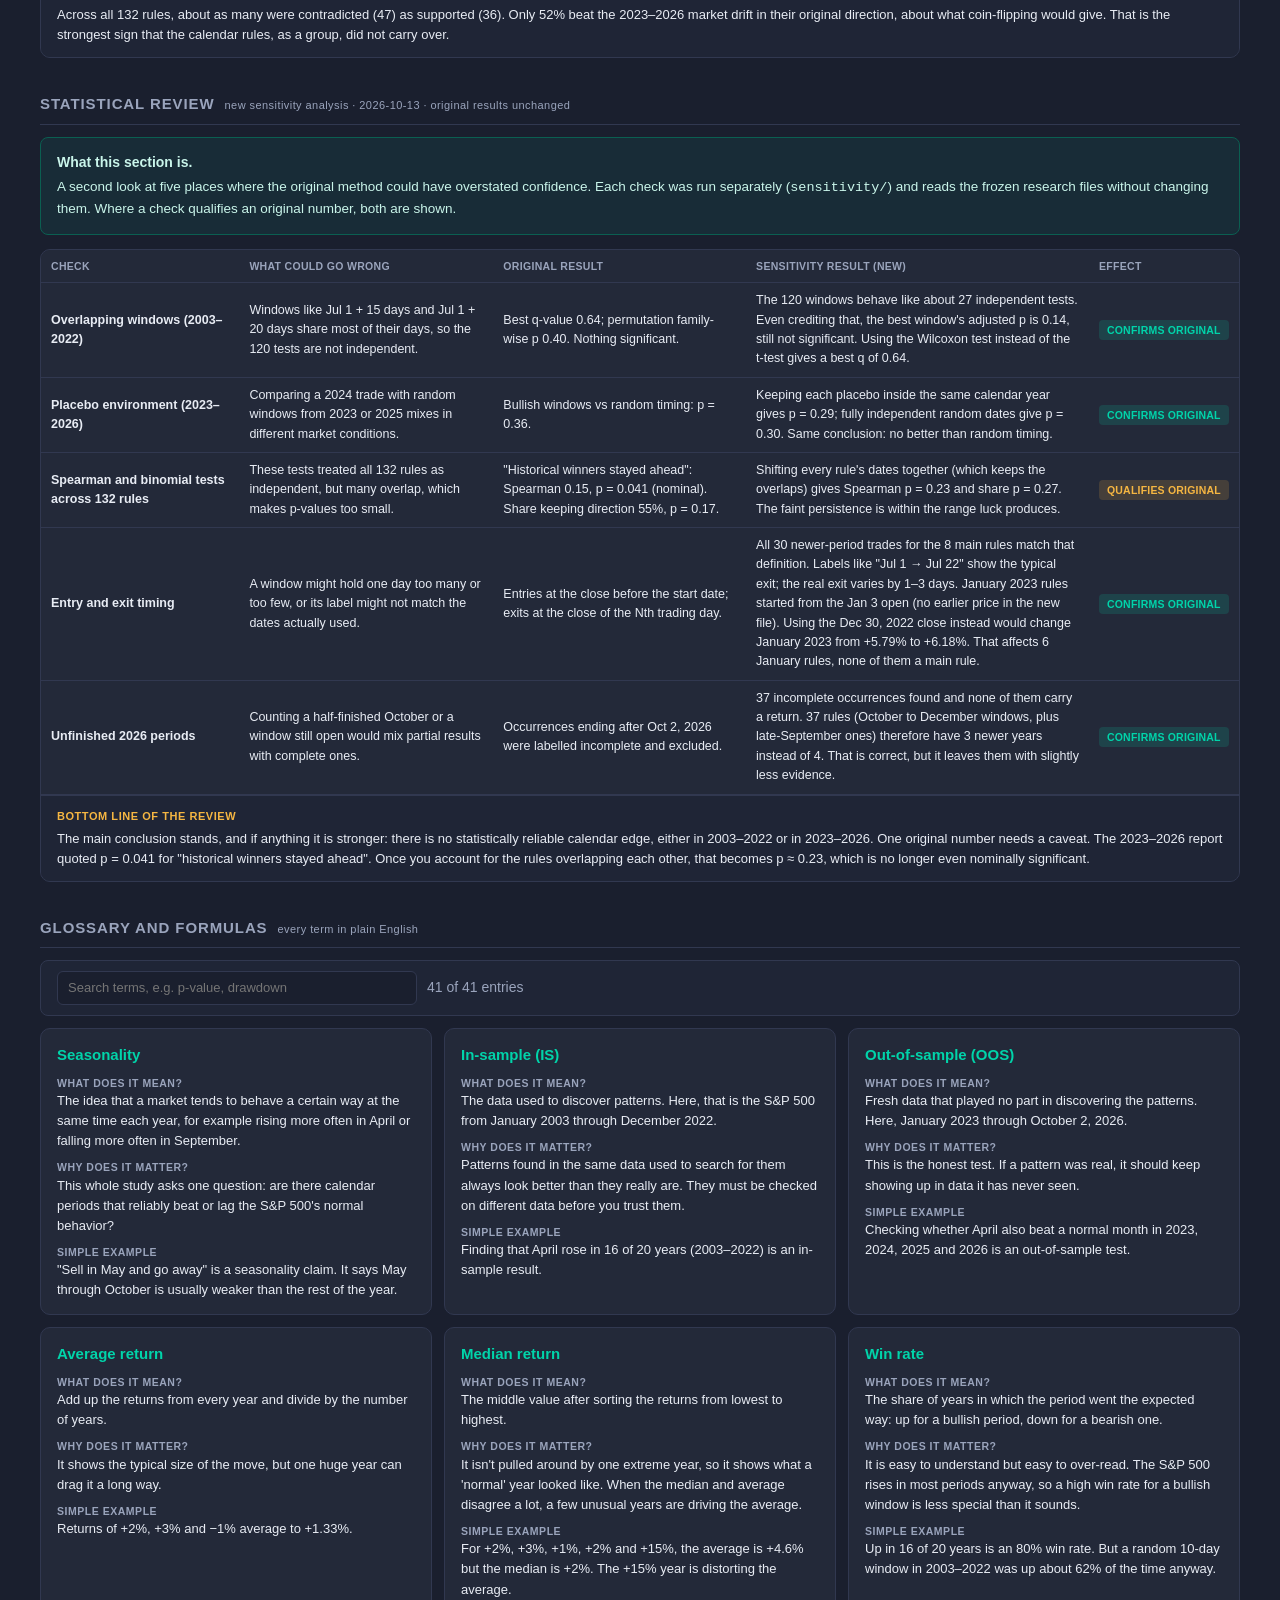
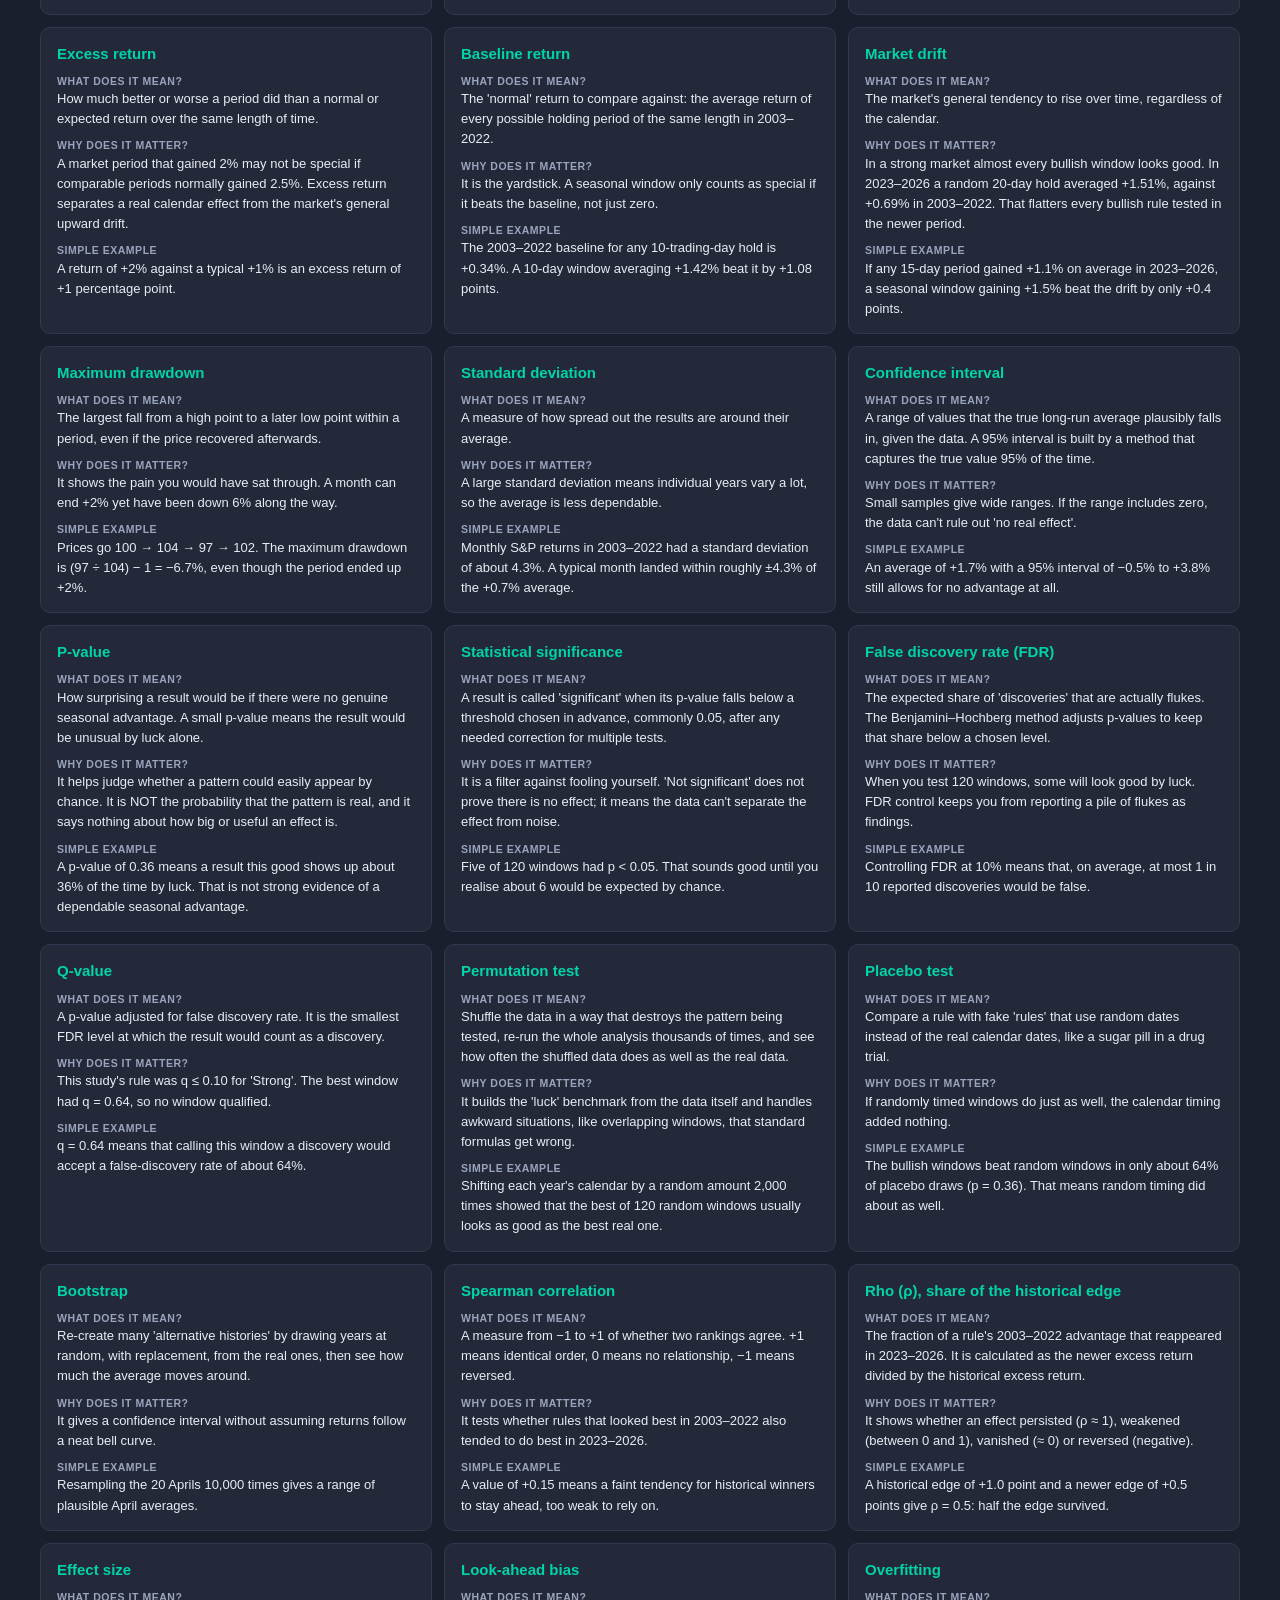
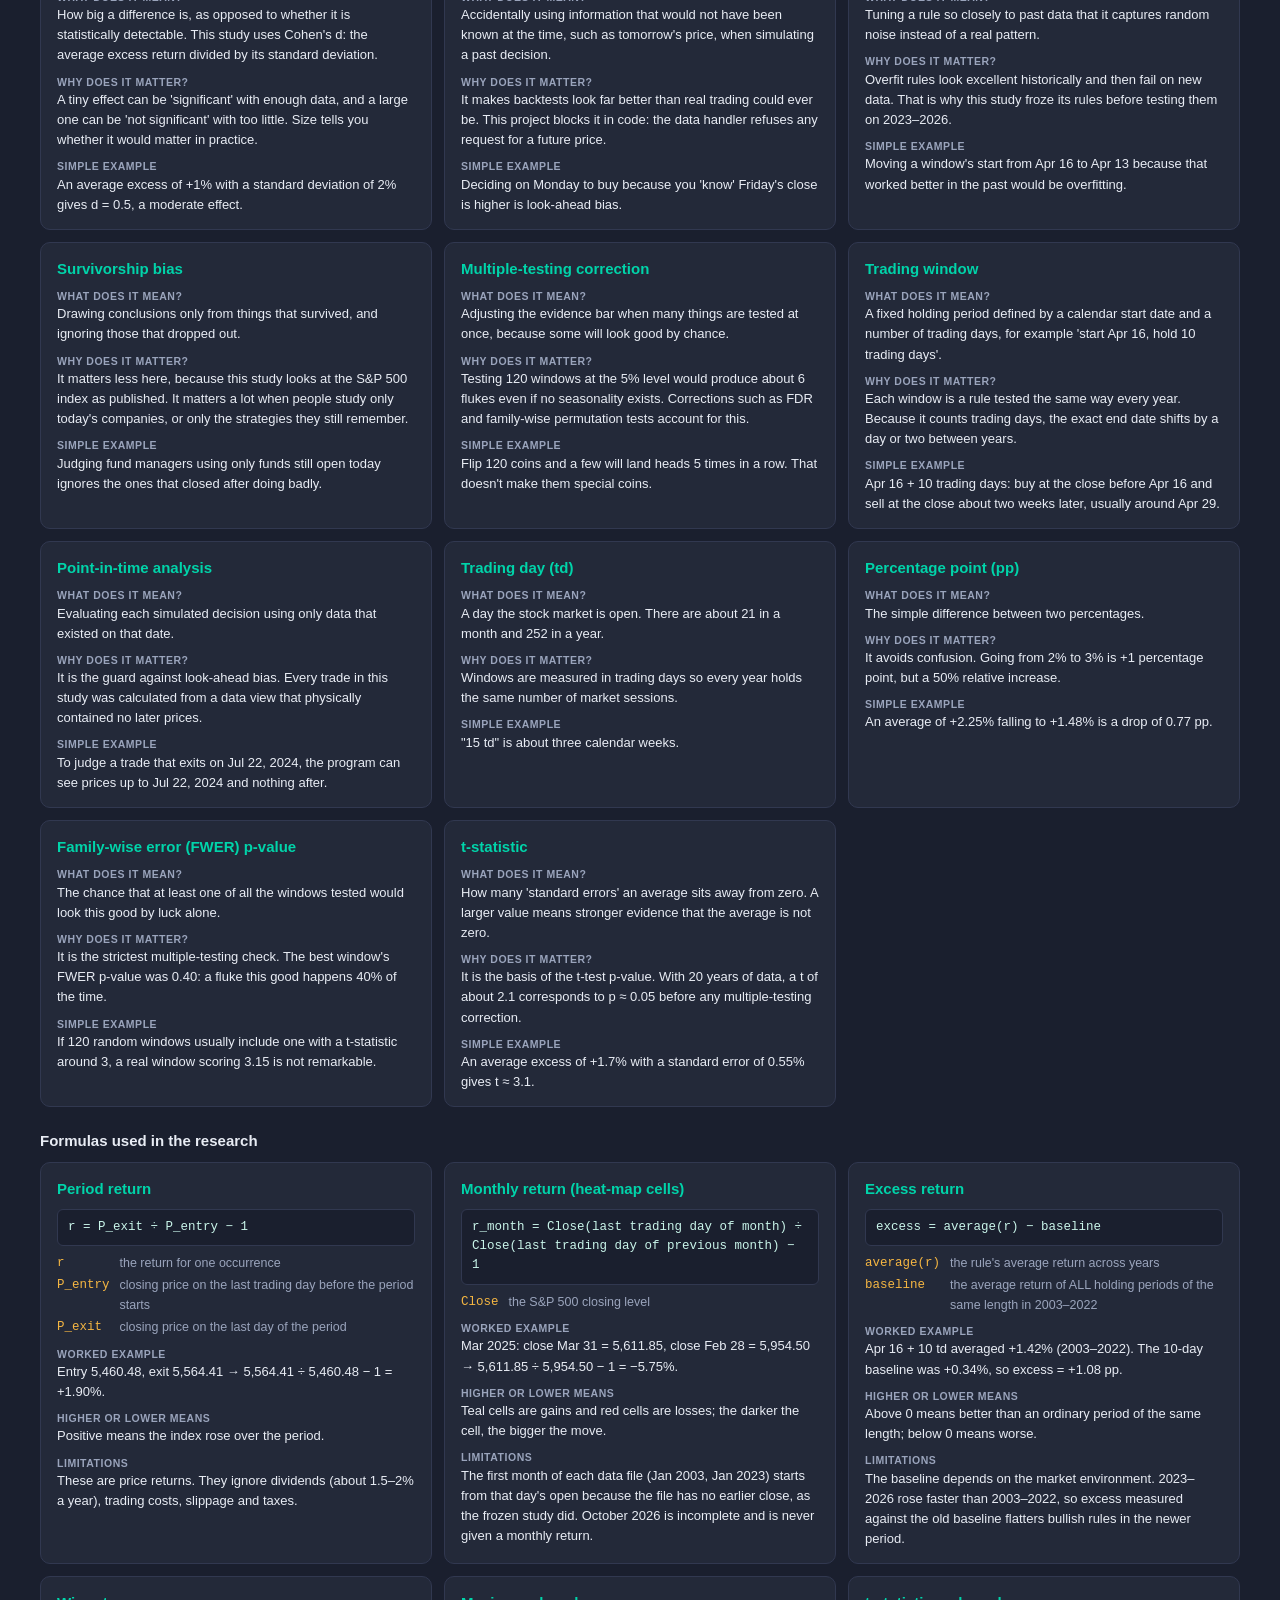
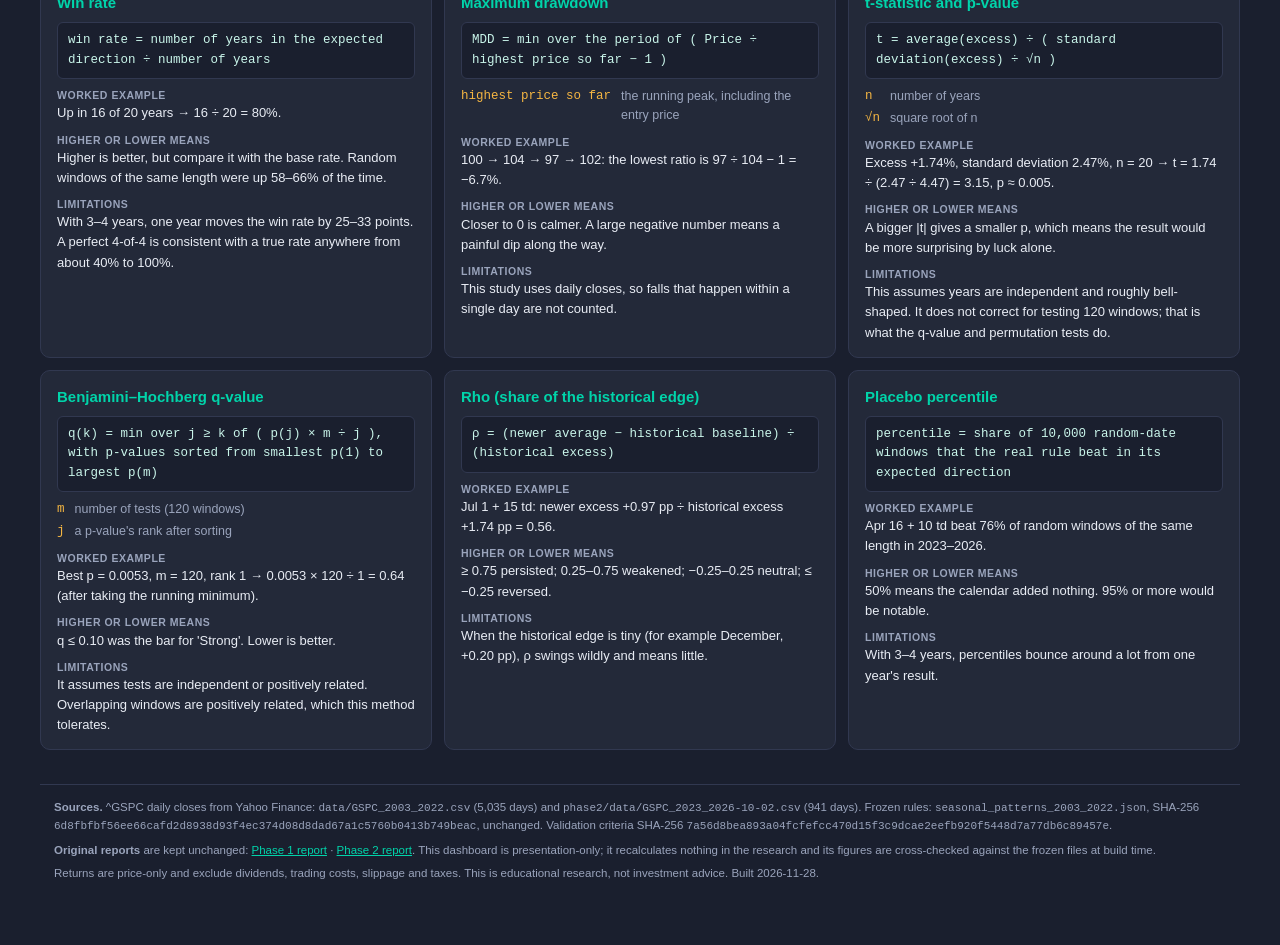
==== commit 9a6216ab: "Monthly dashboard refresh - 2026-11-28" ====
--- a/dashboard/index.html
+++ b/dashboard/index.html
@@ -215,7 +215,7 @@
 <header class="header">
   <div>
     <h1>S&amp;P 500 Seasonality Research</h1>
-    <div class="subtitle">Does the S&amp;P 500 behave differently at certain times of year? This dashboard asks that question of 20 years of history (2003–2022) and then checks the answer against almost four newer years (2023 to the most recent update) that played no part in the original discovery.</div>
+    <div class="subtitle">Does the S&amp;P 500 behave differently at certain times of year? This dashboard asks that question of 20 years of history (2003–2022) and then checks the answer against almost four newer years (2023 to last update) that played no part in the original discovery.</div>
   </div>
   <div class="header-right">
     <span class="status-pill pill-research">Research · not a trading signal</span>
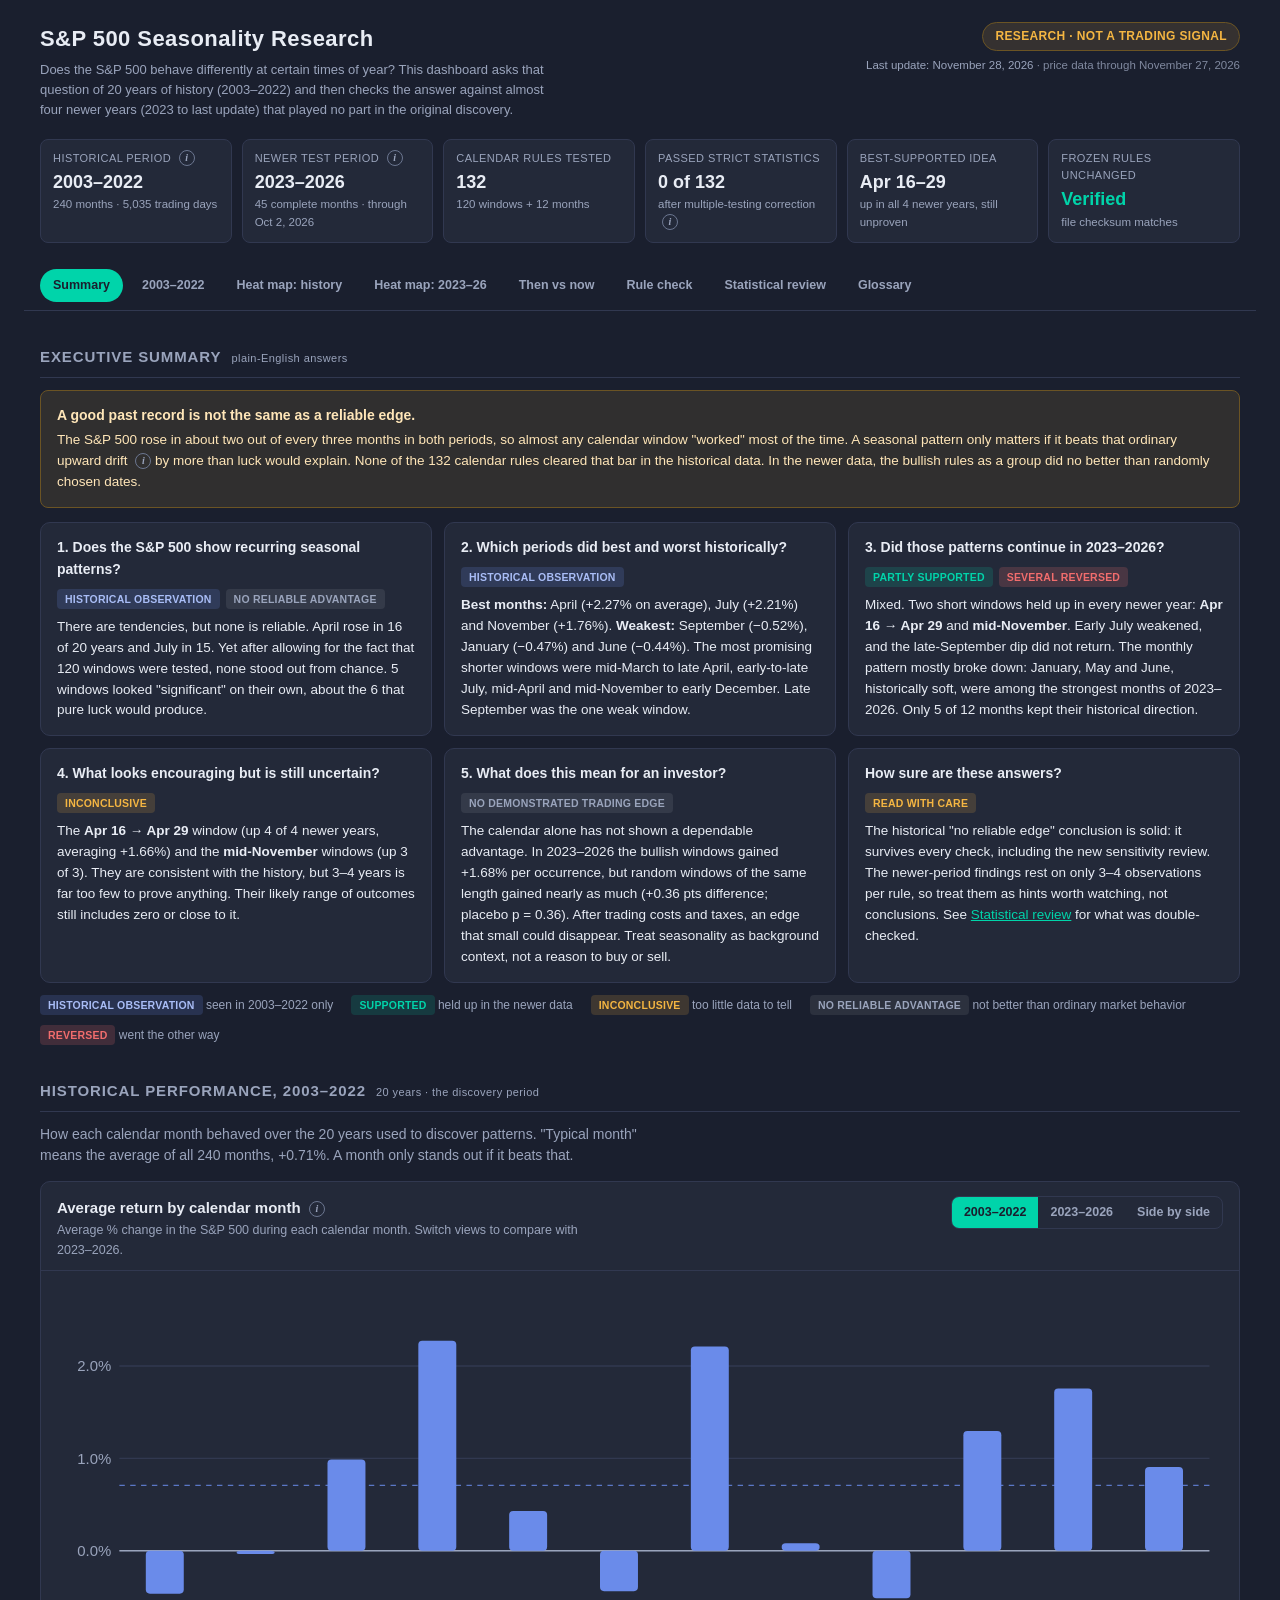
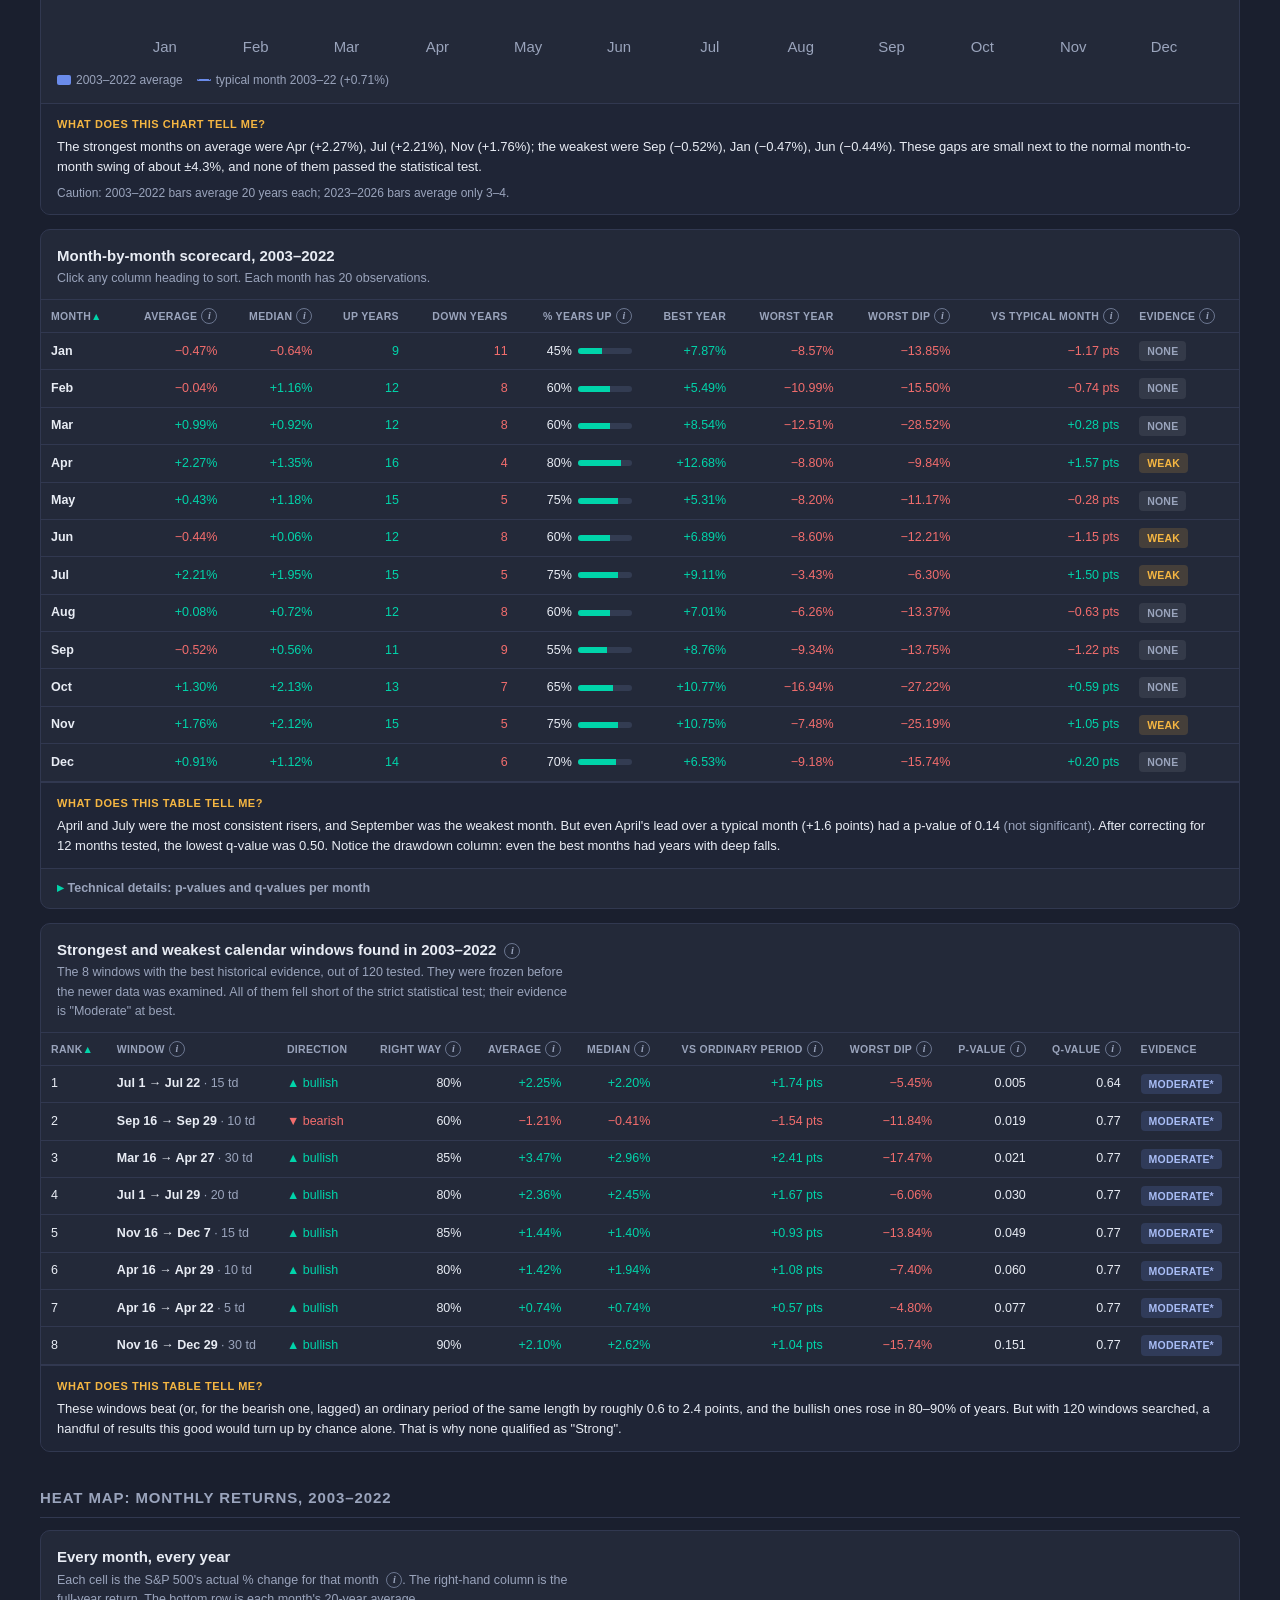
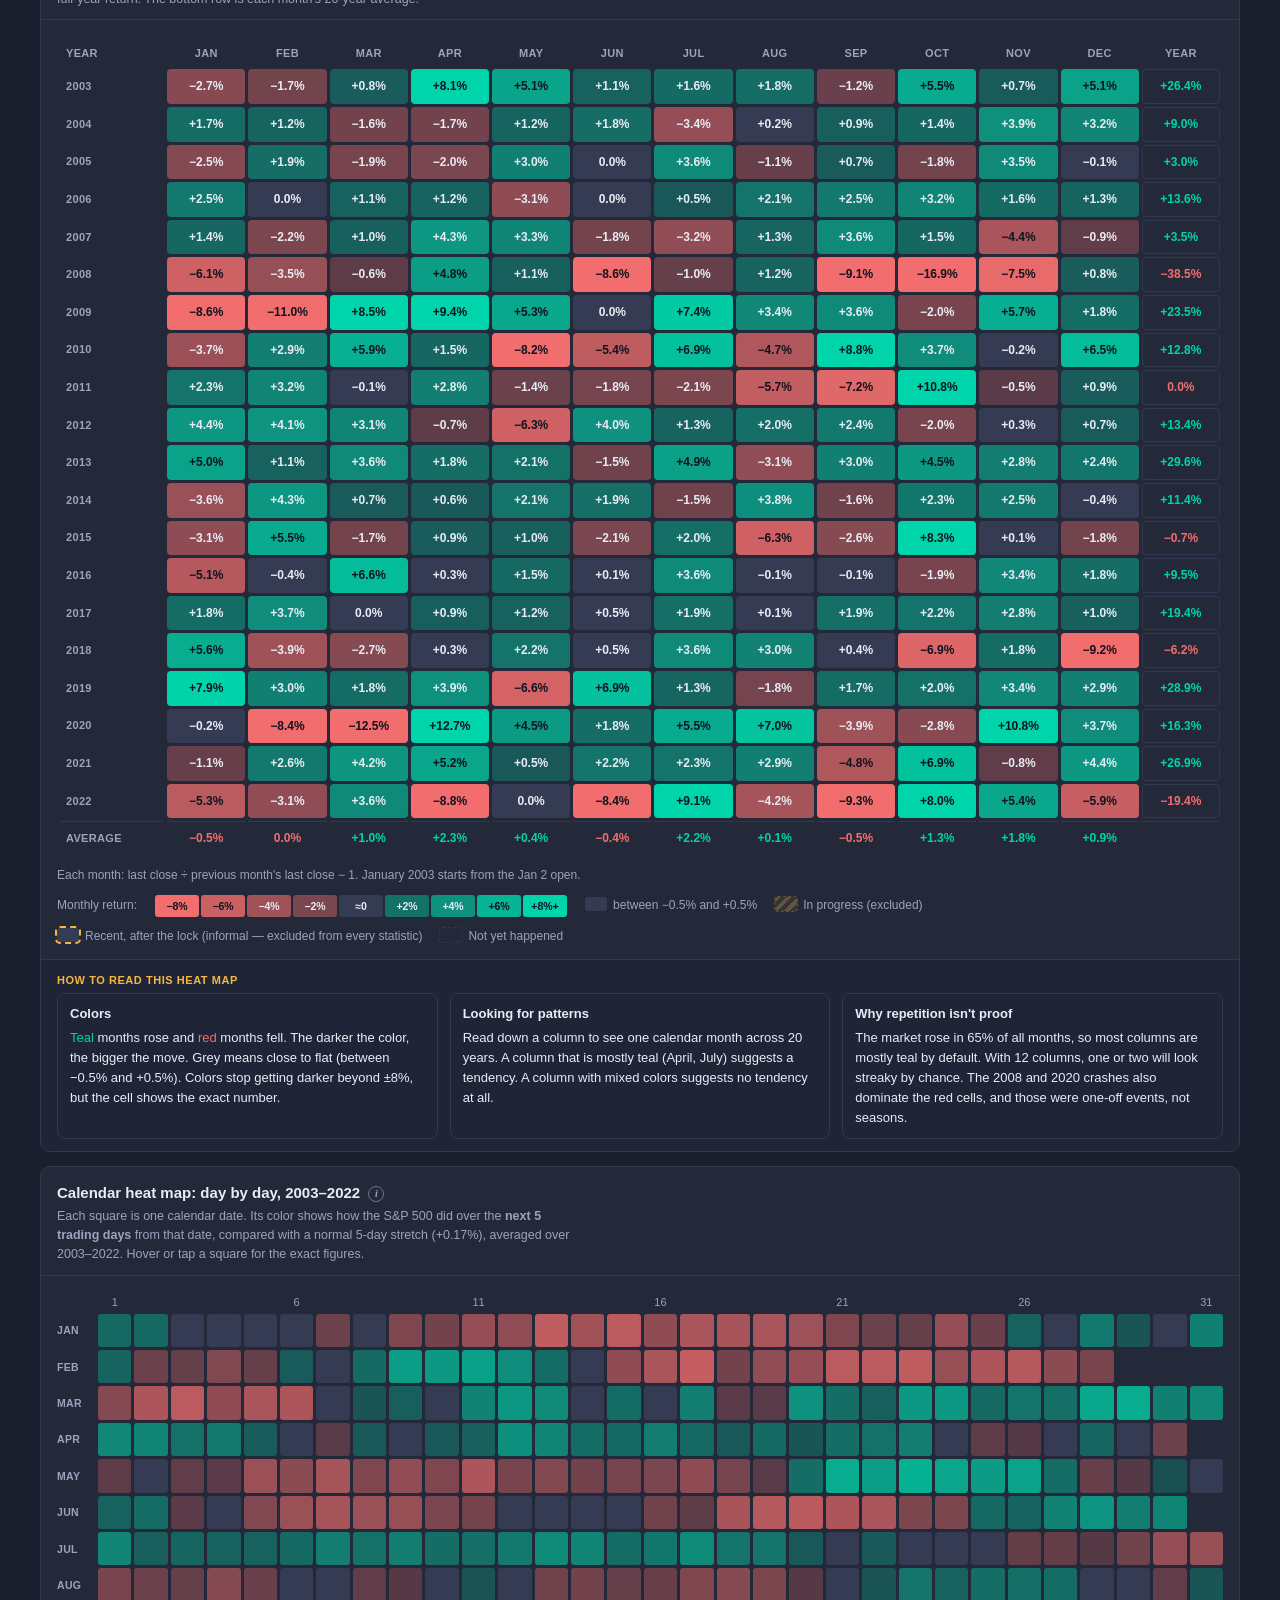
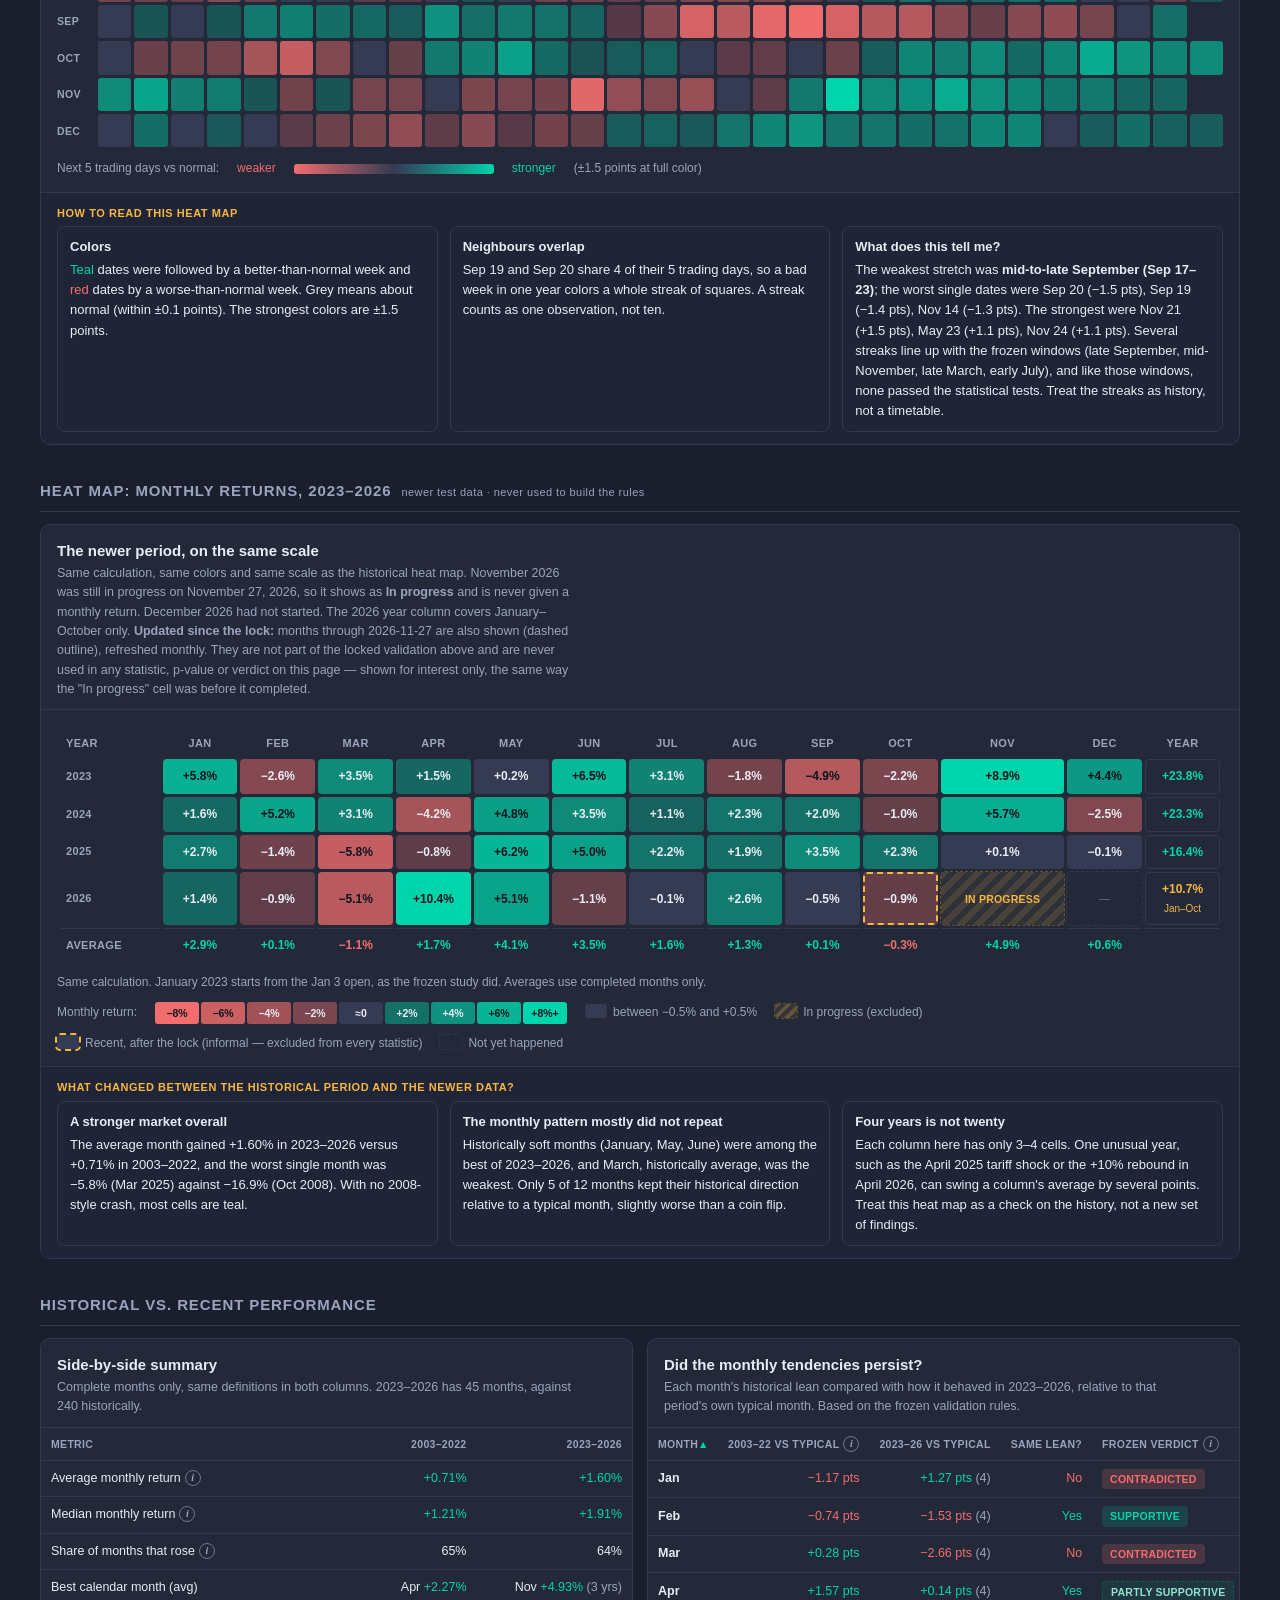
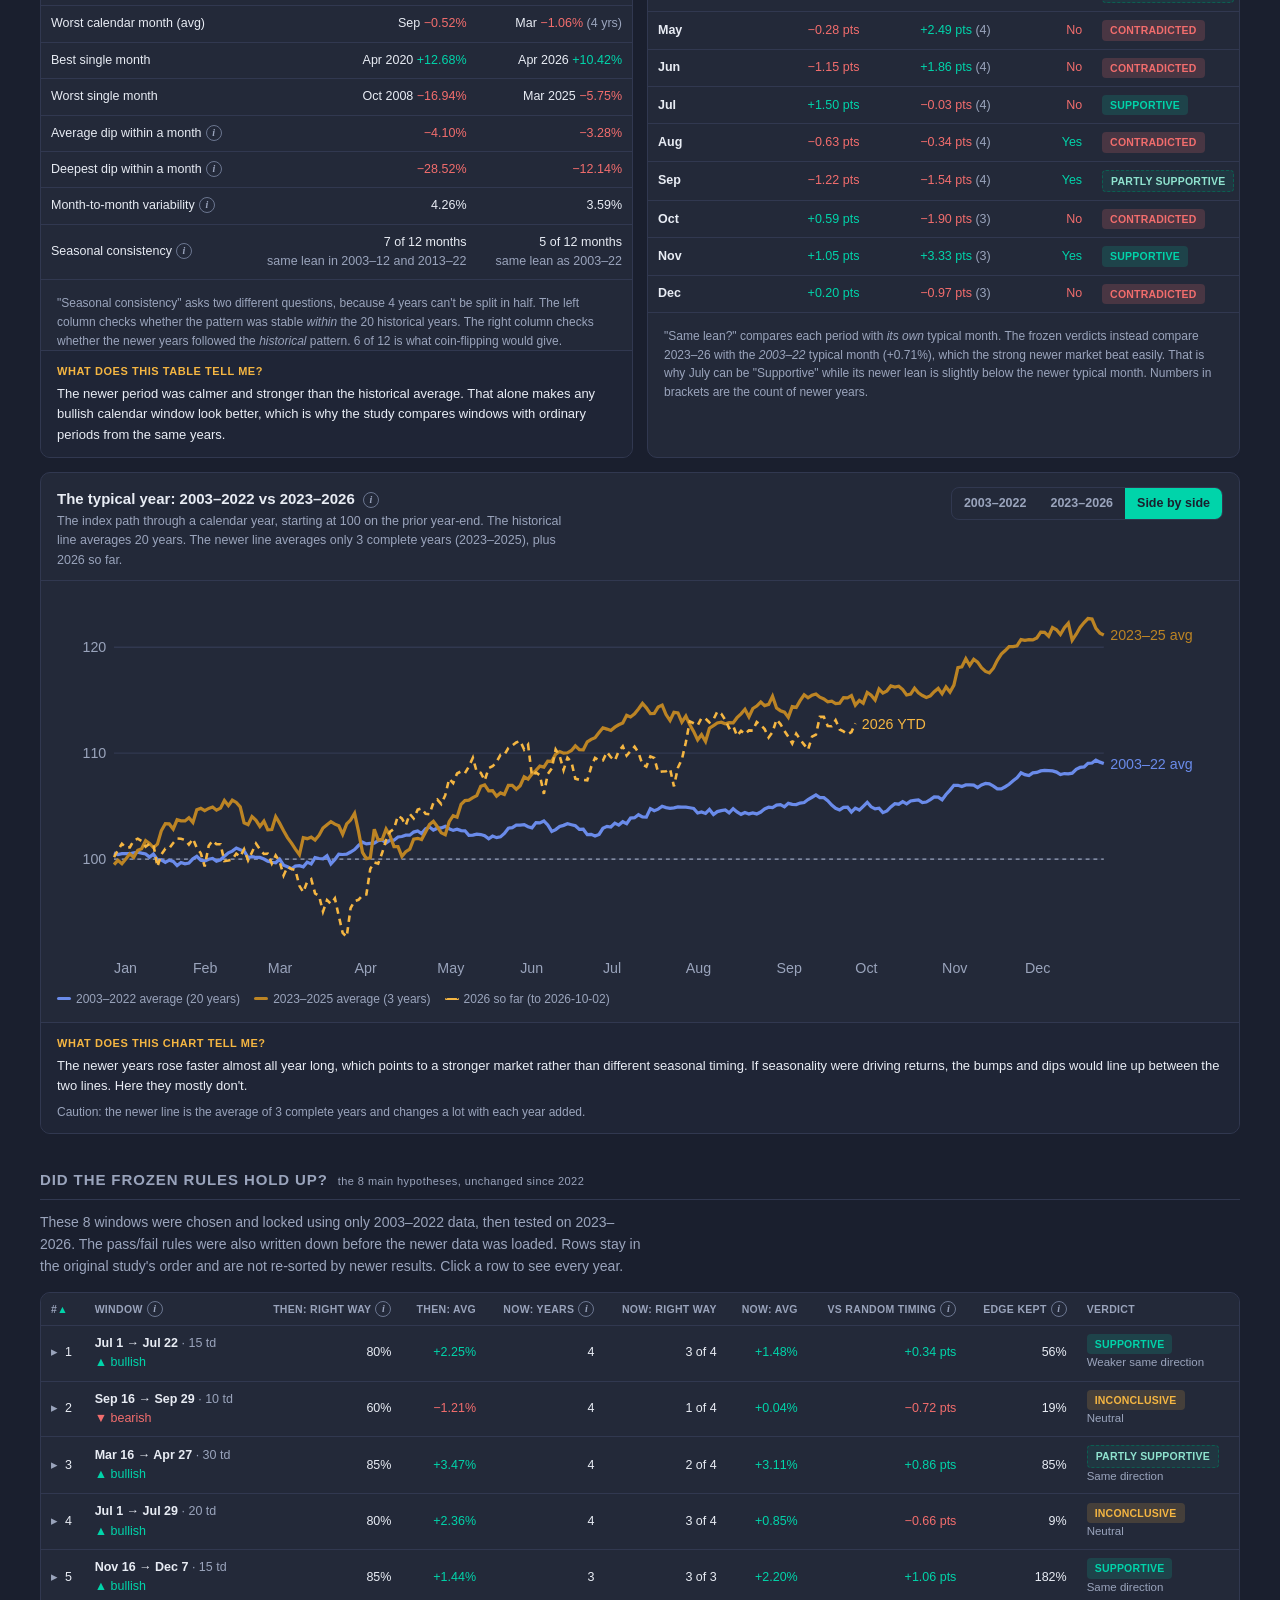
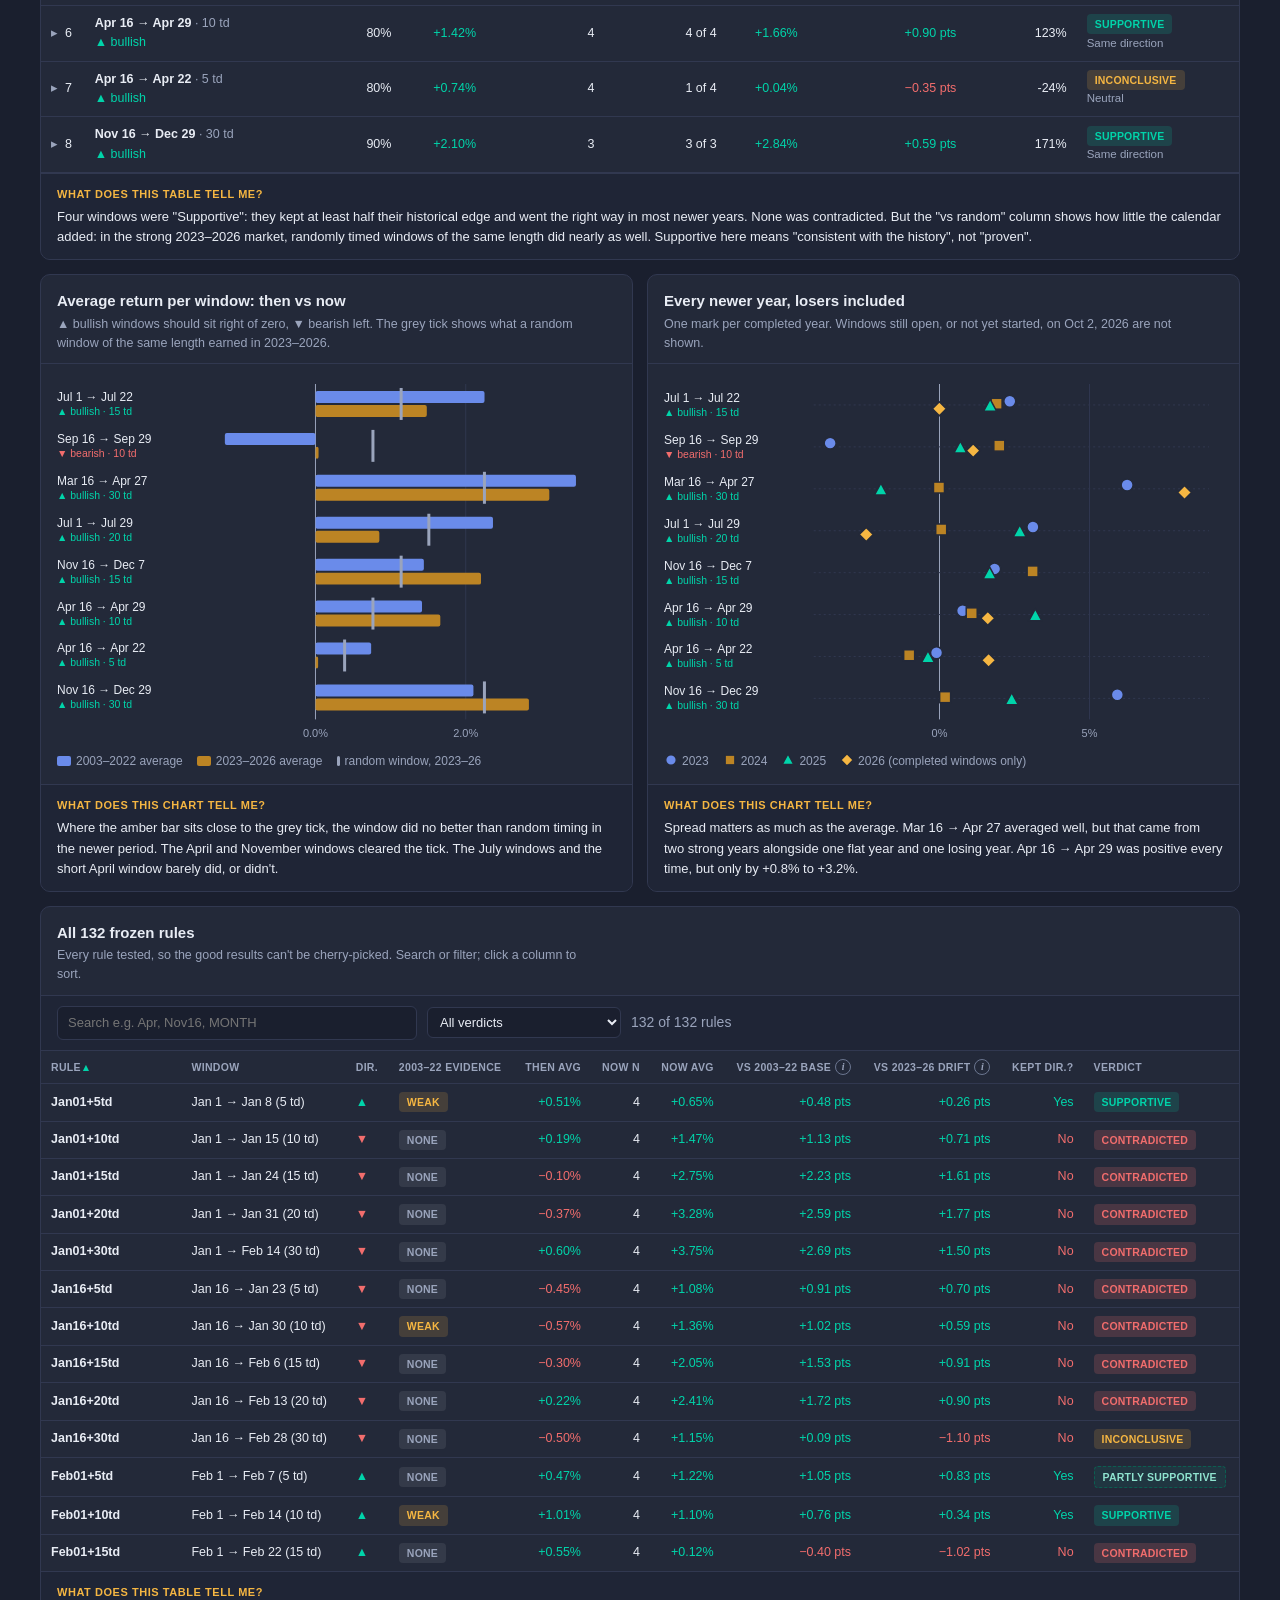
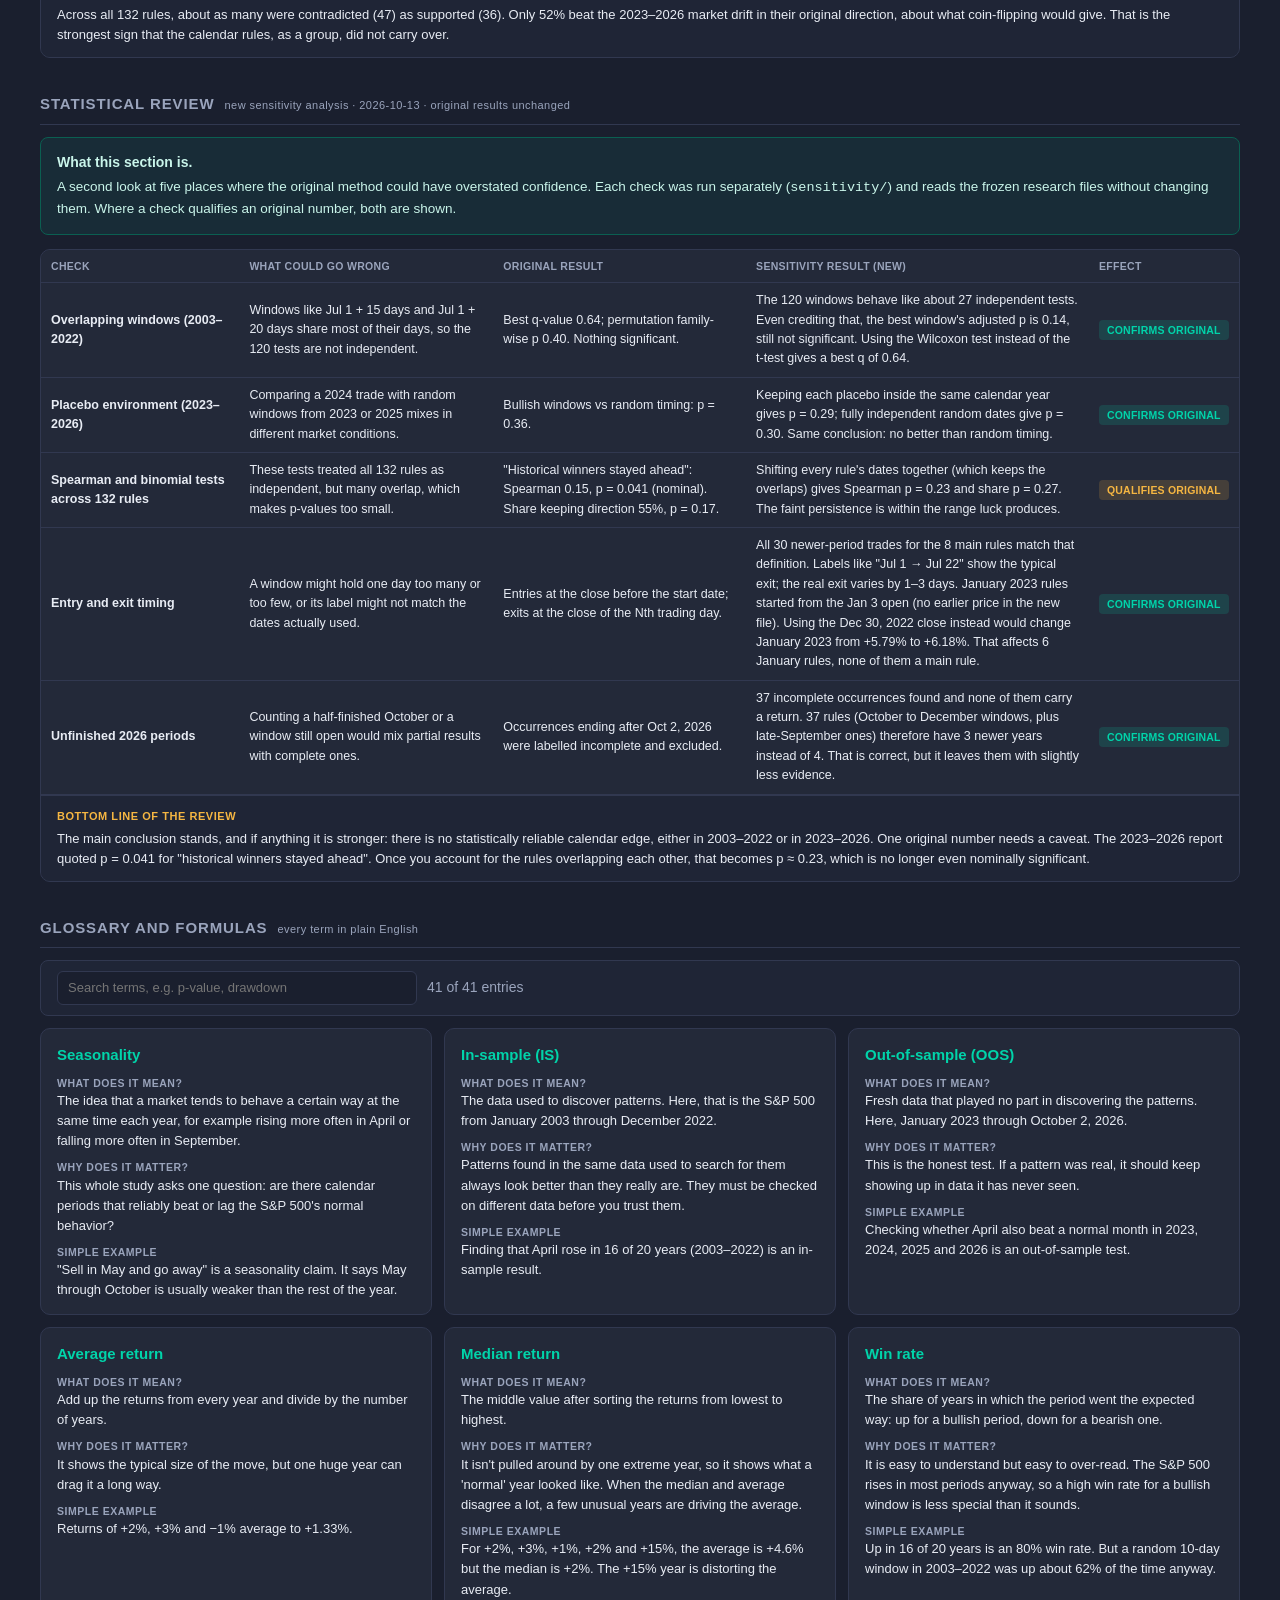
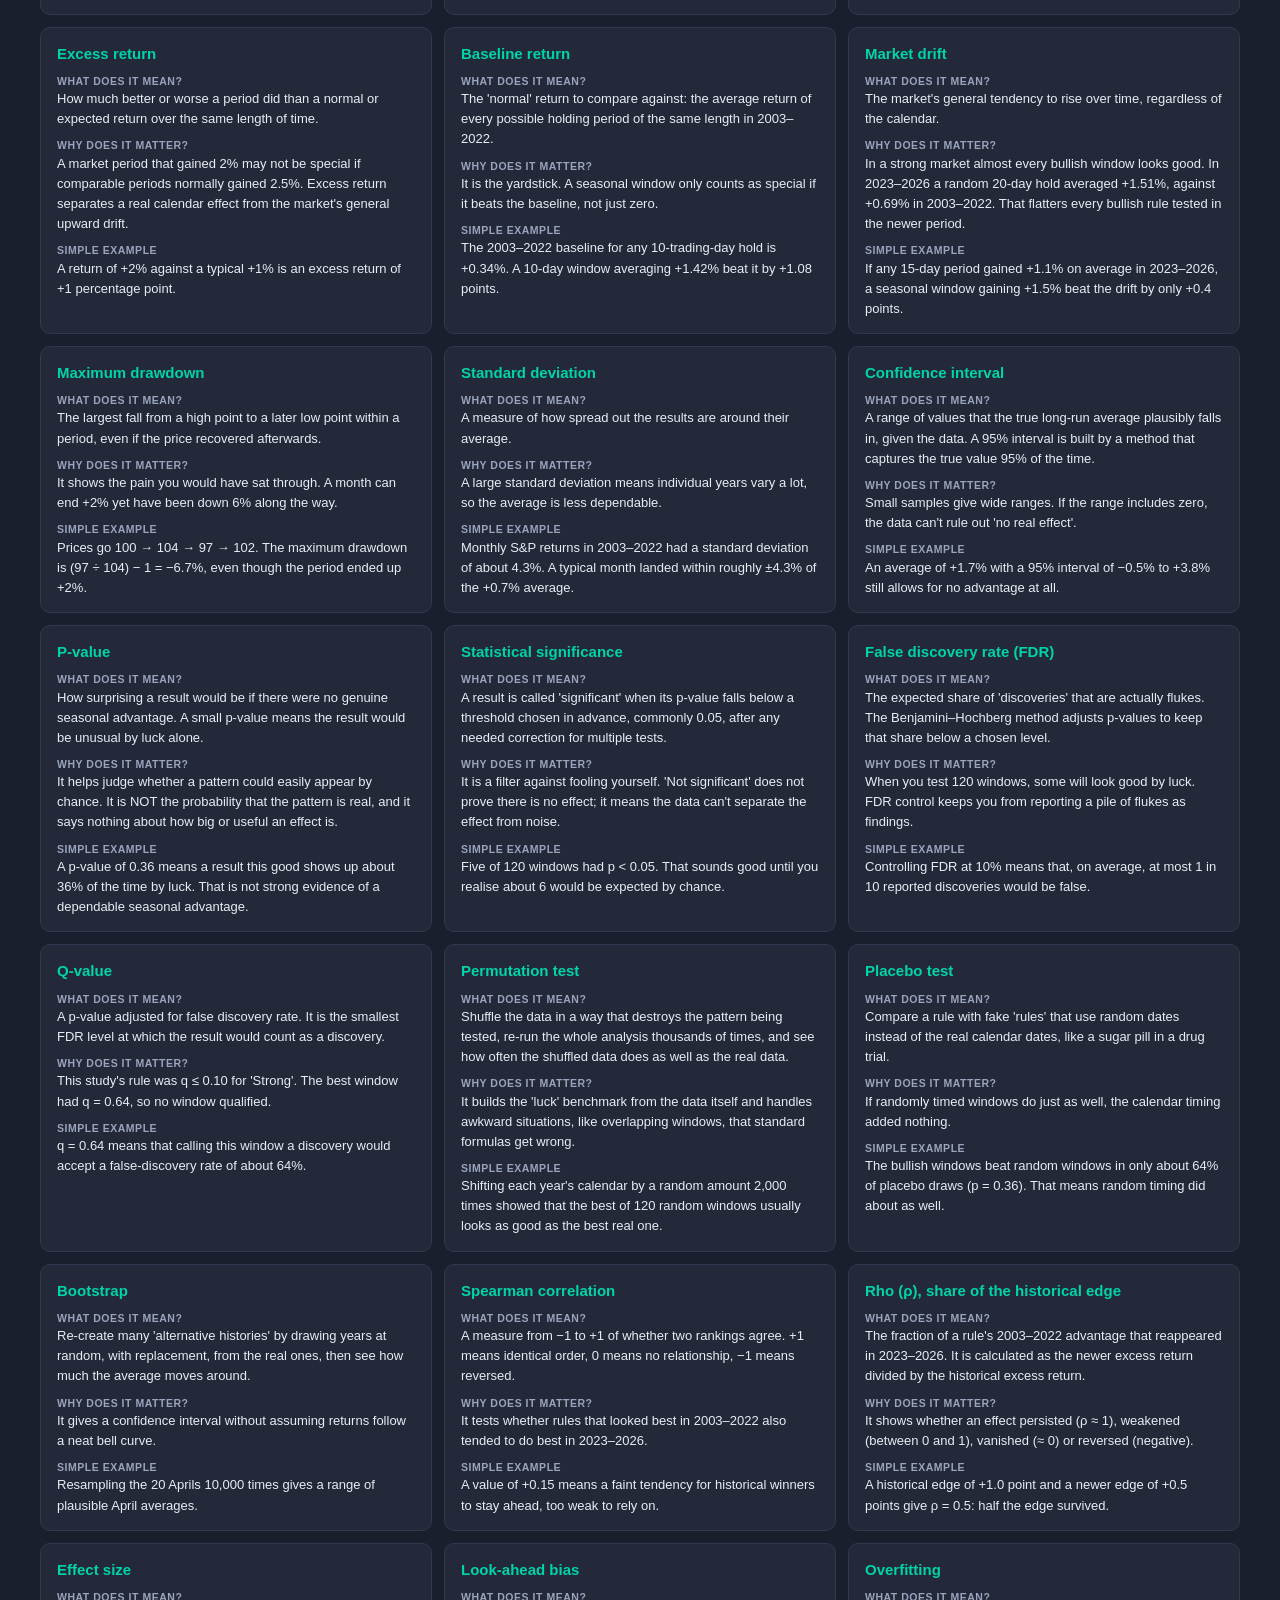
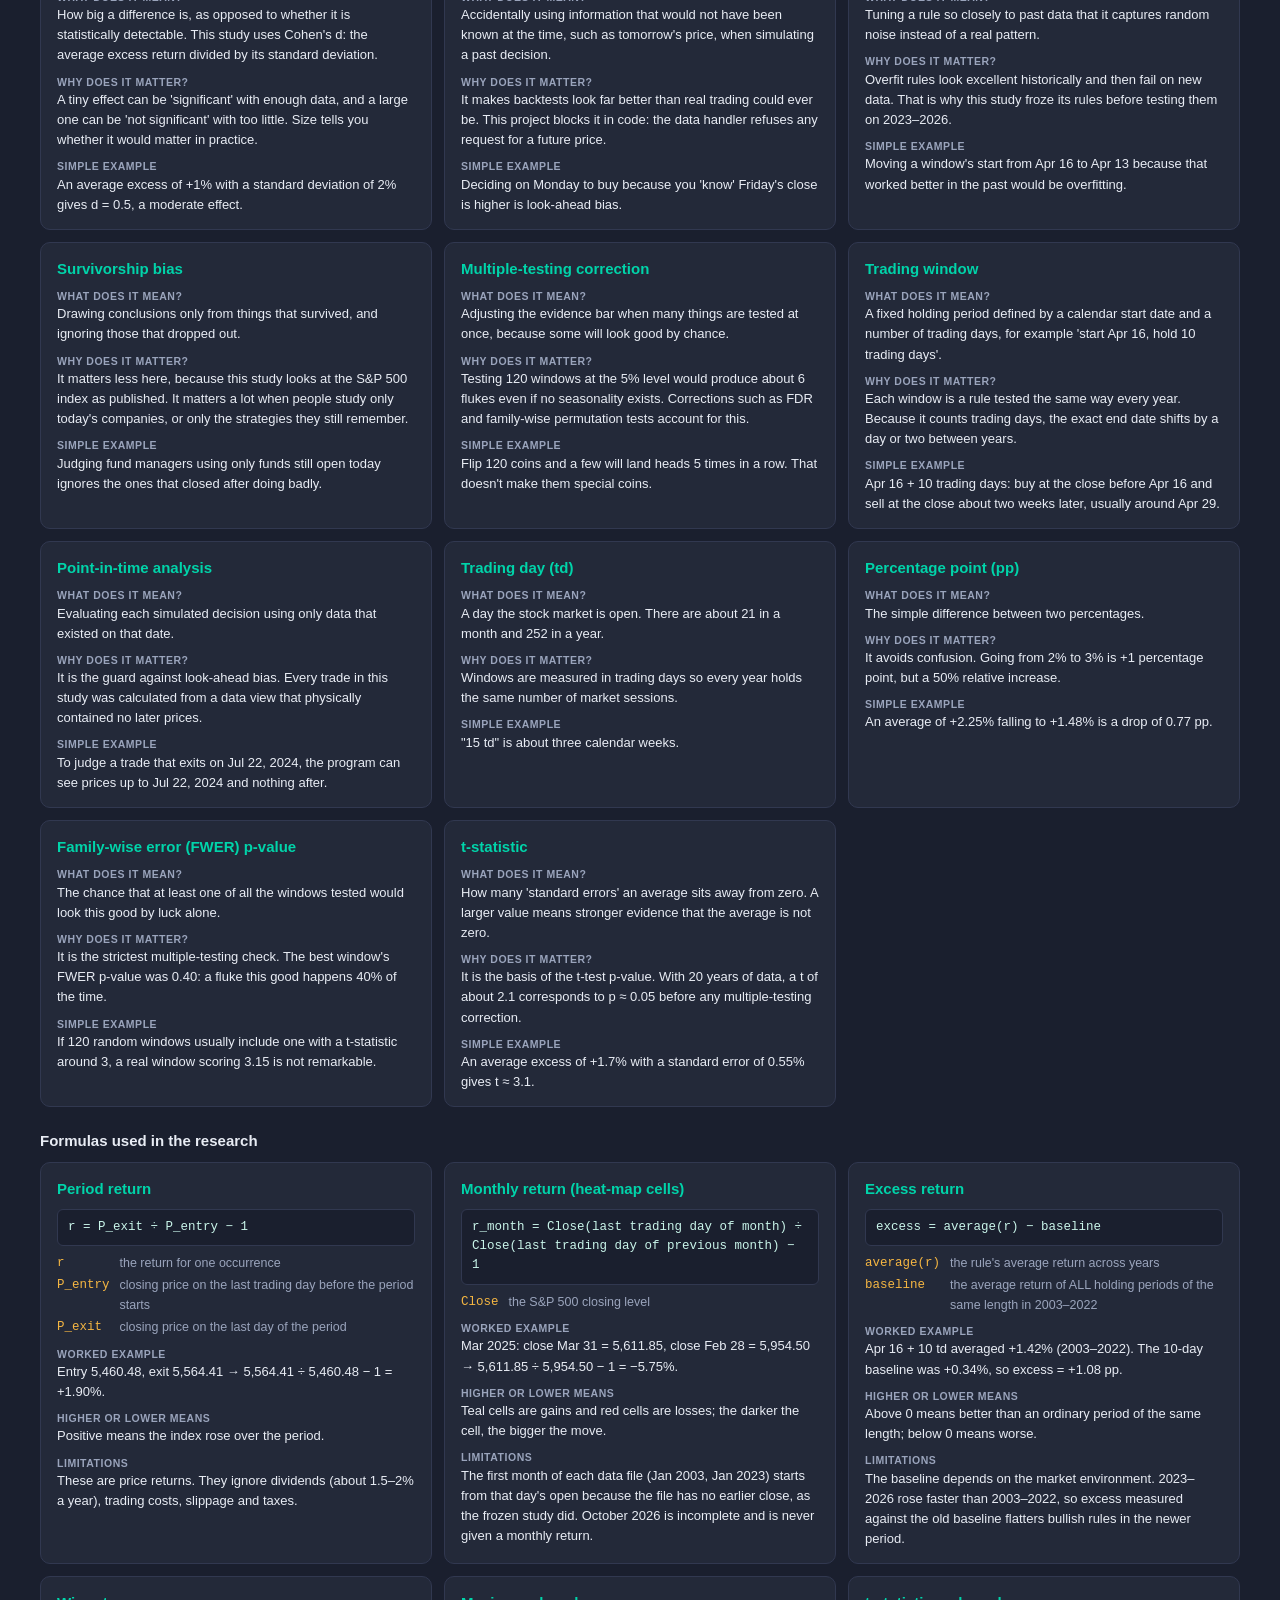
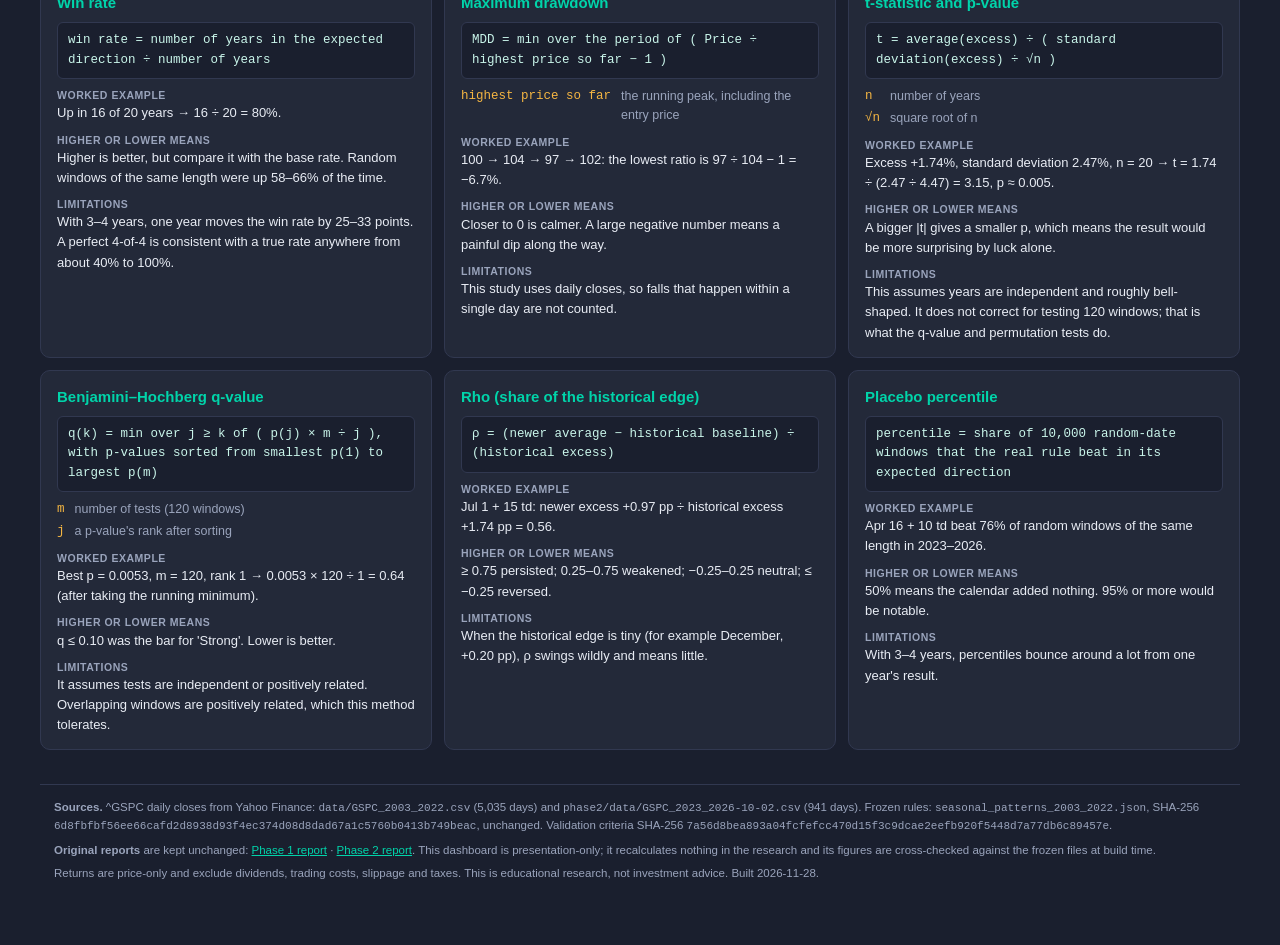
==== commit cd071d47: "Monthly dashboard refresh - 2026-11-28" ====
--- a/dashboard/index.html
+++ b/dashboard/index.html
@@ -352,7 +352,7 @@
 <section id="heat-new">
 <h2 class="section-title">Heat map: monthly returns, 2023–2026 <span class="tag">newer test data · never used to build the rules</span></h2>
 <div class="panel">
-  <div class="panel-h"><div><h3>The newer period, on the same scale</h3><div class="desc">Same calculation, same colors and same scale as the historical heat map. October 2026 was still in progress on October 2, 2026, so it shows as <b>In progress</b> and is never given a monthly return. November and December 2026 had not started. The 2026 year column covers January–September only.</div></div></div>
+  <div class="panel-h"><div><h3>The newer period, on the same scale</h3><div class="desc">Same calculation, same colors and same scale as the historical heat map. November 2026 was still in progress on November 27, 2026, so it shows as <b>In progress</b> and is never given a monthly return. December 2026 had not started. The 2026 year column covers January–October only.</div></div></div>
   <div class="panel-b"><div class="heat-wrap" id="heat-new-tbl"></div><div class="legend-row" id="heat-legend-2"></div></div>
   <div class="tell">
     <div class="t">What changed between the historical period and the newer data?</div>
